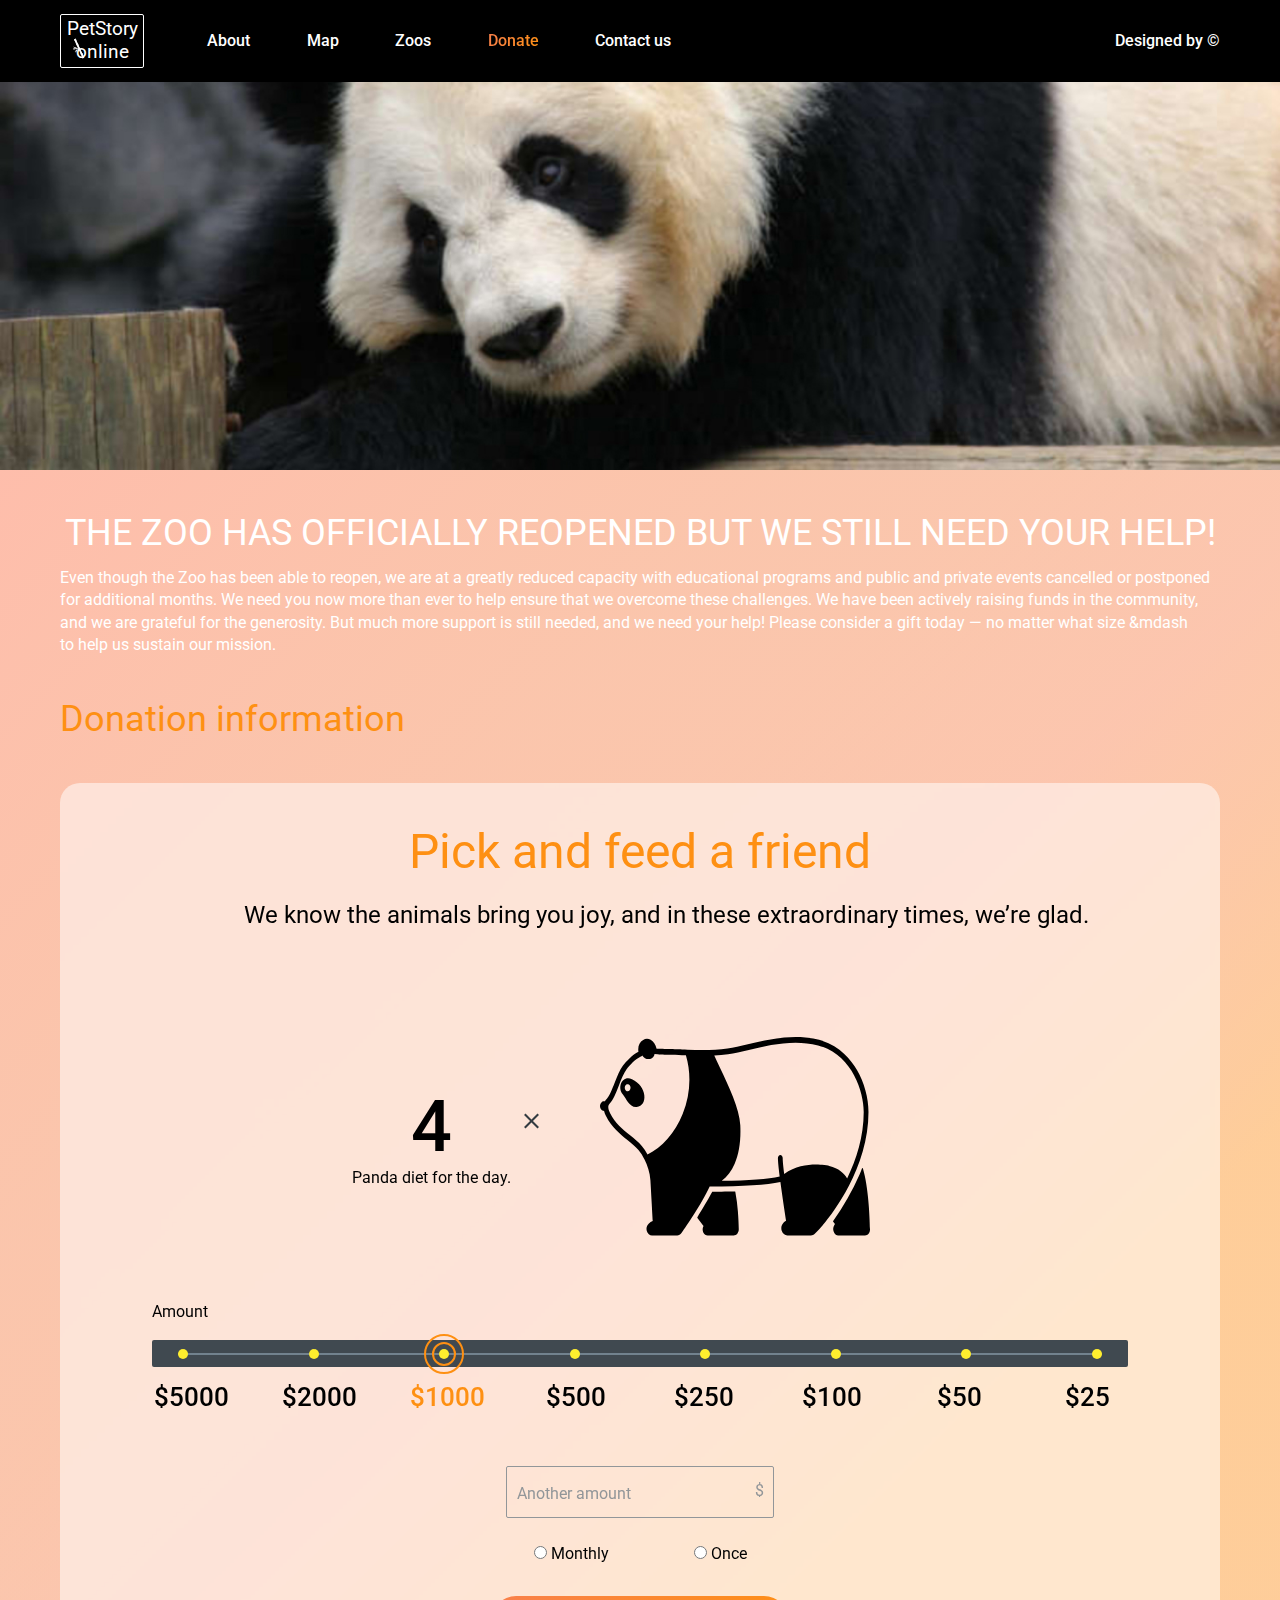
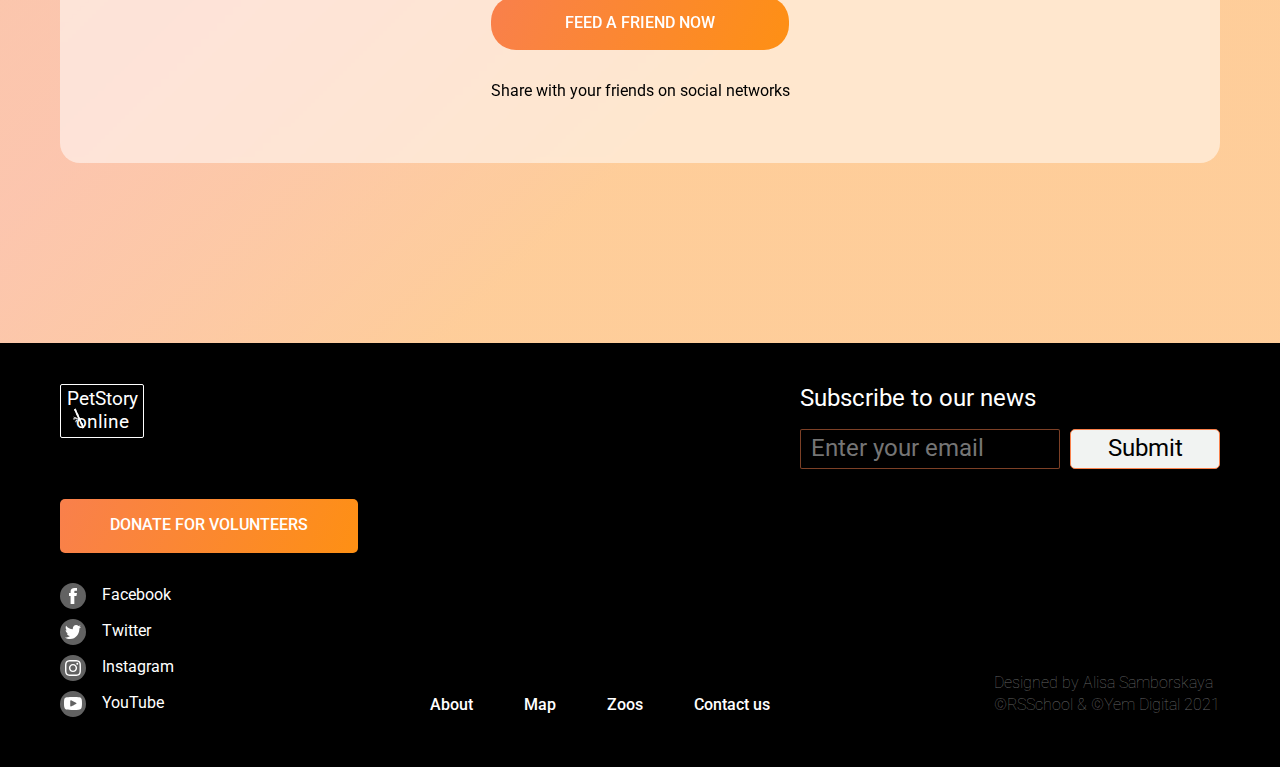
==== pages/donate/index.html @ 7a842f22 "fix: elasticity 1600px-width resolution" ====
<!DOCTYPE html>
<html lang="en">

<head>
    <meta charset="UTF-8">
    <link rel="preconnect" href="https://fonts.googleapis.com">
    <link rel="preconnect" href="https://fonts.gstatic.com" crossorigin>
    <link rel="stylesheet"
        href="https://fonts.googleapis.com/css2?family=Roboto:ital,wght@0,300;0,400;0,500;0,700;1,300;1,400;1,500;1,700&display=swap">
    <link rel="stylesheet" href="../../assets/styles/normalize.css">
    <link rel="stylesheet" href="../../assets/styles/myReset.css">
    <link rel="stylesheet" href="styles.css">
    <title>PetStory online - Donation information</title>
</head>

<body>
    <div class="header-wrapper">
        <div class="content-wrapper">

            <h1 class="main-title">PetStory Online</h1>

            <header class="main-header">

                <a href="../main/index.html" class="logo">
                    <p class="logo-text">PetStory online</p>
                    <svg class="logo-bamboo" width="12" height="21" viewBox="0 0 12 21" fill="none"
                        xmlns="http://www.w3.org/2000/svg">
                        <mask id="path-1-inside-1_52043_54" fill="white">
                            <path fill-rule="evenodd" clip-rule="evenodd"
                                d="M10.3804 19.9314C10.1302 18.9283 9.38426 17.7502 8.80318 16.4777C9.30125 17.5684 9.79932 18.659 10.3804 19.9314ZM11.7837 19.8168C10.9547 18.4569 10.4556 16.9084 9.95636 15.3599C9.54243 14.9089 9.21263 15.0974 8.88283 15.286C8.30623 15.8449 7.72852 15.946 8.39037 16.4845C9.21936 17.8444 9.80044 19.1169 10.2166 20.4836C10.3815 20.3893 10.7113 20.2007 10.8762 20.1064C11.206 19.9179 11.2879 19.6418 11.7837 19.8168ZM8.2221 15.2053C7.97194 14.2022 7.22596 13.024 6.64488 11.7516C7.14295 12.8423 7.64102 13.9329 8.2221 15.2053ZM5.98079 10.2974C5.81364 9.47605 4.98465 8.11615 4.48658 7.0255C4.98465 8.11615 5.3997 9.02501 6.0638 10.4792C6.0638 10.4792 6.0638 10.4792 5.98079 10.2974ZM7.38413 10.1828C6.63814 9.00462 6.13895 7.45615 5.55675 5.7259C5.22582 5.45664 4.89602 5.64521 4.56622 5.83378C3.98963 6.39269 3.41191 6.49377 4.07376 7.0323C4.81974 8.21043 5.48384 9.66462 5.90002 11.0313C6.06492 10.937 6.39472 10.7485 6.55962 10.6542C6.80641 10.2838 6.97131 10.1896 7.38413 10.1828ZM3.82248 5.57131C3.65534 4.74993 2.82634 3.39003 2.32827 2.29938C2.82634 3.39003 3.2414 4.29889 3.90549 5.75309L3.82248 5.57131ZM5.22582 5.45664C4.47984 4.2785 3.98065 2.73003 3.39845 0.999778C3.06752 0.730516 2.73772 0.919086 2.40792 1.10766C1.83133 1.66657 1.1706 1.58588 1.91546 2.30618C2.66144 3.48431 3.32554 4.9385 3.74172 6.3052C3.90662 6.21092 4.23642 6.02235 4.31831 5.74629C4.64811 5.55772 4.81301 5.46343 5.22582 5.45664ZM4.90837 10.6814C4.24764 10.6007 3.75182 10.4257 3.09109 10.345C3.75182 10.4257 4.16463 10.4189 4.90837 10.6814C3.91672 10.3314 3.17298 10.0689 2.26434 9.90077C3.00808 10.1632 3.66881 10.2439 4.66046 10.5939C3.58579 10.0622 2.67716 9.89397 1.85041 9.44973C2.59414 9.7122 3.33788 9.97466 4.41254 10.5064C3.50278 9.88038 2.51113 9.53043 1.51948 9.18047C2.51113 9.53043 3.58579 10.0622 4.90837 10.6814C5.15628 10.7689 5.15628 10.7689 4.90837 10.6814ZM4.57857 10.8699C4.57857 10.8699 4.41367 10.9642 4.33065 10.7825C3.09221 10.8028 2.01867 10.7289 1.02815 10.8368C1.93679 11.005 2.92731 10.8971 3.91784 10.7892C2.92731 10.8971 2.10169 10.9107 1.35907 11.1061C2.1847 11.0925 3.17523 10.9846 4.16575 10.8767C3.34013 10.8903 2.59751 11.0857 1.8549 11.2811C2.84542 11.1732 3.58804 10.9778 4.41367 10.9642C3.83595 11.0653 3.25824 11.1664 2.68052 11.2675C3.25824 11.1664 3.83595 11.0653 4.41367 10.9642C4.57857 10.8699 4.57857 10.8699 4.57857 10.8699ZM5.07664 11.9606C4.74683 12.1492 4.50004 12.5195 4.00534 12.8024C4.33514 12.6138 4.58193 12.2434 5.07664 11.9606C4.58193 12.2434 4.00534 12.8024 3.51064 13.0852C4.00534 12.8024 4.41703 12.3377 4.91174 12.0549C4.25213 12.432 3.59253 12.8092 3.01594 13.3681C3.42763 12.9034 4.08723 12.5263 4.74683 12.1492C4.08723 12.5263 3.42763 12.9034 2.76802 13.2806C3.42763 12.9034 4.16912 12.2502 4.99362 11.7788C5.15853 11.6845 5.24154 11.8663 5.07664 11.9606ZM5.15965 12.1424C4.99475 12.2366 4.99475 12.2366 4.99475 12.2366C4.33627 13.0716 3.84269 13.8123 3.51401 14.4587C3.84269 13.8123 4.33627 13.0716 4.74796 12.607C4.41928 13.2534 4.00759 13.718 3.67891 14.3644C4.00759 13.718 4.50117 12.9773 4.82985 12.3309C4.50117 12.9773 4.33739 13.5294 4.0906 13.8998C4.33739 13.5294 4.66607 12.883 4.99475 12.2366C4.83097 12.7888 4.58418 13.1591 4.50229 13.4352C4.74908 13.0648 4.74796 12.607 4.99475 12.2366L5.15965 12.1424ZM5.57134 11.6777C5.73624 11.5834 5.73624 11.5834 5.90114 11.4892C5.98415 11.6709 5.98415 11.6709 6.23206 11.7584C7.06106 13.1183 7.64214 14.3907 8.05832 15.7574C8.22322 15.6632 8.55302 15.4746 8.71792 15.3803C8.96471 15.01 9.12962 14.9157 9.54243 14.9089C8.79645 13.7307 8.29725 12.1823 7.71505 10.452C7.38413 10.1828 7.05432 10.3713 6.72452 10.5599C6.31283 11.0245 5.90002 11.0313 5.81813 11.3074C5.73512 11.1256 5.4872 11.0381 5.40419 10.8563C5.32118 10.6746 5.07327 10.5871 4.65933 10.136C3.58467 9.60432 1.84928 8.9919 0.940646 8.82372C1.18968 9.36904 2.51226 9.98826 3.58692 10.52C2.51338 10.4461 1.11004 10.5608 0.285532 11.0322C1.11228 11.4764 4.16688 11.3346 5.07439 11.0449C5.07439 11.0449 5.23929 10.9506 5.3223 11.1324C5.57022 11.2199 5.81813 11.3074 5.90114 11.4892C5.73624 11.5834 5.57134 11.6777 5.32343 11.5902C5.32343 11.5902 5.15853 11.6845 4.82872 11.8731C3.92121 12.1627 2.84991 13.0045 2.27332 13.5634C2.76915 13.7384 3.75855 13.1727 4.50004 12.5195C4.00646 13.2602 3.431 14.2769 3.10232 14.9233C3.84493 14.728 5.16077 12.6002 5.24154 11.8663C5.40644 11.772 5.40644 11.772 5.57134 11.6777Z" />
                        </mask>
                        <path fill-rule="evenodd" clip-rule="evenodd"
                            d="M10.3804 19.9314C10.1302 18.9283 9.38426 17.7502 8.80318 16.4777C9.30125 17.5684 9.79932 18.659 10.3804 19.9314ZM11.7837 19.8168C10.9547 18.4569 10.4556 16.9084 9.95636 15.3599C9.54243 14.9089 9.21263 15.0974 8.88283 15.286C8.30623 15.8449 7.72852 15.946 8.39037 16.4845C9.21936 17.8444 9.80044 19.1169 10.2166 20.4836C10.3815 20.3893 10.7113 20.2007 10.8762 20.1064C11.206 19.9179 11.2879 19.6418 11.7837 19.8168ZM8.2221 15.2053C7.97194 14.2022 7.22596 13.024 6.64488 11.7516C7.14295 12.8423 7.64102 13.9329 8.2221 15.2053ZM5.98079 10.2974C5.81364 9.47605 4.98465 8.11615 4.48658 7.0255C4.98465 8.11615 5.3997 9.02501 6.0638 10.4792C6.0638 10.4792 6.0638 10.4792 5.98079 10.2974ZM7.38413 10.1828C6.63814 9.00462 6.13895 7.45615 5.55675 5.7259C5.22582 5.45664 4.89602 5.64521 4.56622 5.83378C3.98963 6.39269 3.41191 6.49377 4.07376 7.0323C4.81974 8.21043 5.48384 9.66462 5.90002 11.0313C6.06492 10.937 6.39472 10.7485 6.55962 10.6542C6.80641 10.2838 6.97131 10.1896 7.38413 10.1828ZM3.82248 5.57131C3.65534 4.74993 2.82634 3.39003 2.32827 2.29938C2.82634 3.39003 3.2414 4.29889 3.90549 5.75309L3.82248 5.57131ZM5.22582 5.45664C4.47984 4.2785 3.98065 2.73003 3.39845 0.999778C3.06752 0.730516 2.73772 0.919086 2.40792 1.10766C1.83133 1.66657 1.1706 1.58588 1.91546 2.30618C2.66144 3.48431 3.32554 4.9385 3.74172 6.3052C3.90662 6.21092 4.23642 6.02235 4.31831 5.74629C4.64811 5.55772 4.81301 5.46343 5.22582 5.45664ZM4.90837 10.6814C4.24764 10.6007 3.75182 10.4257 3.09109 10.345C3.75182 10.4257 4.16463 10.4189 4.90837 10.6814C3.91672 10.3314 3.17298 10.0689 2.26434 9.90077C3.00808 10.1632 3.66881 10.2439 4.66046 10.5939C3.58579 10.0622 2.67716 9.89397 1.85041 9.44973C2.59414 9.7122 3.33788 9.97466 4.41254 10.5064C3.50278 9.88038 2.51113 9.53043 1.51948 9.18047C2.51113 9.53043 3.58579 10.0622 4.90837 10.6814C5.15628 10.7689 5.15628 10.7689 4.90837 10.6814ZM4.57857 10.8699C4.57857 10.8699 4.41367 10.9642 4.33065 10.7825C3.09221 10.8028 2.01867 10.7289 1.02815 10.8368C1.93679 11.005 2.92731 10.8971 3.91784 10.7892C2.92731 10.8971 2.10169 10.9107 1.35907 11.1061C2.1847 11.0925 3.17523 10.9846 4.16575 10.8767C3.34013 10.8903 2.59751 11.0857 1.8549 11.2811C2.84542 11.1732 3.58804 10.9778 4.41367 10.9642C3.83595 11.0653 3.25824 11.1664 2.68052 11.2675C3.25824 11.1664 3.83595 11.0653 4.41367 10.9642C4.57857 10.8699 4.57857 10.8699 4.57857 10.8699ZM5.07664 11.9606C4.74683 12.1492 4.50004 12.5195 4.00534 12.8024C4.33514 12.6138 4.58193 12.2434 5.07664 11.9606C4.58193 12.2434 4.00534 12.8024 3.51064 13.0852C4.00534 12.8024 4.41703 12.3377 4.91174 12.0549C4.25213 12.432 3.59253 12.8092 3.01594 13.3681C3.42763 12.9034 4.08723 12.5263 4.74683 12.1492C4.08723 12.5263 3.42763 12.9034 2.76802 13.2806C3.42763 12.9034 4.16912 12.2502 4.99362 11.7788C5.15853 11.6845 5.24154 11.8663 5.07664 11.9606ZM5.15965 12.1424C4.99475 12.2366 4.99475 12.2366 4.99475 12.2366C4.33627 13.0716 3.84269 13.8123 3.51401 14.4587C3.84269 13.8123 4.33627 13.0716 4.74796 12.607C4.41928 13.2534 4.00759 13.718 3.67891 14.3644C4.00759 13.718 4.50117 12.9773 4.82985 12.3309C4.50117 12.9773 4.33739 13.5294 4.0906 13.8998C4.33739 13.5294 4.66607 12.883 4.99475 12.2366C4.83097 12.7888 4.58418 13.1591 4.50229 13.4352C4.74908 13.0648 4.74796 12.607 4.99475 12.2366L5.15965 12.1424ZM5.57134 11.6777C5.73624 11.5834 5.73624 11.5834 5.90114 11.4892C5.98415 11.6709 5.98415 11.6709 6.23206 11.7584C7.06106 13.1183 7.64214 14.3907 8.05832 15.7574C8.22322 15.6632 8.55302 15.4746 8.71792 15.3803C8.96471 15.01 9.12962 14.9157 9.54243 14.9089C8.79645 13.7307 8.29725 12.1823 7.71505 10.452C7.38413 10.1828 7.05432 10.3713 6.72452 10.5599C6.31283 11.0245 5.90002 11.0313 5.81813 11.3074C5.73512 11.1256 5.4872 11.0381 5.40419 10.8563C5.32118 10.6746 5.07327 10.5871 4.65933 10.136C3.58467 9.60432 1.84928 8.9919 0.940646 8.82372C1.18968 9.36904 2.51226 9.98826 3.58692 10.52C2.51338 10.4461 1.11004 10.5608 0.285532 11.0322C1.11228 11.4764 4.16688 11.3346 5.07439 11.0449C5.07439 11.0449 5.23929 10.9506 5.3223 11.1324C5.57022 11.2199 5.81813 11.3074 5.90114 11.4892C5.73624 11.5834 5.57134 11.6777 5.32343 11.5902C5.32343 11.5902 5.15853 11.6845 4.82872 11.8731C3.92121 12.1627 2.84991 13.0045 2.27332 13.5634C2.76915 13.7384 3.75855 13.1727 4.50004 12.5195C4.00646 13.2602 3.431 14.2769 3.10232 14.9233C3.84493 14.728 5.16077 12.6002 5.24154 11.8663C5.40644 11.772 5.40644 11.772 5.57134 11.6777Z"
                            fill="white" />
                        <path class="logo-bamboo-color"
                            d="M10.3804 19.9314L11.4861 19.5538L9.34873 20.5213L10.3804 19.9314ZM11.7837 19.8168L12.75 19.1035L14.5911 22.1236L11.3761 20.9891L11.7837 19.8168ZM9.95636 15.3599L10.7907 14.4711L10.9596 14.655L11.0391 14.9017L9.95636 15.3599ZM8.88283 15.286L8.14298 14.3906L8.25575 14.2813L8.38915 14.205L8.88283 15.286ZM8.39037 16.4845L9.11024 15.4877L9.25613 15.6064L9.35659 15.7712L8.39037 16.4845ZM10.2166 20.4836L10.7103 21.5646L9.52906 22.24L9.1279 20.9226L10.2166 20.4836ZM8.2221 15.2053L9.32782 14.8277L7.19043 15.7952L8.2221 15.2053ZM5.98079 10.2974L4.94911 10.8873L4.89126 10.7606L4.86293 10.6214L5.98079 10.2974ZM7.38413 10.1828L8.33999 9.45278L9.55875 11.3776L7.34077 11.4141L7.38413 10.1828ZM5.55675 5.7259L6.27662 4.72909L6.52685 4.93269L6.63457 5.25282L5.55675 5.7259ZM4.56622 5.83378L3.82637 4.93835L3.93915 4.82903L4.07255 4.75276L4.56622 5.83378ZM4.07376 7.0323L4.79363 6.03549L4.93191 6.148L5.02962 6.30232L4.07376 7.0323ZM5.90002 11.0313L6.39369 12.1123L5.21245 12.7877L4.8113 11.4704L5.90002 11.0313ZM6.55962 10.6542L7.47681 11.3363L7.30808 11.5895L7.05329 11.7352L6.55962 10.6542ZM3.82248 5.57131L2.79081 6.16119L2.73296 6.03451L2.70462 5.89528L3.82248 5.57131ZM5.22582 5.45664L6.18169 4.72666L7.40045 6.65146L5.18246 6.68798L5.22582 5.45664ZM3.39845 0.999778L4.11831 0.00296963L4.36855 0.206575L4.47626 0.526705L3.39845 0.999778ZM2.40792 1.10766L1.66807 0.212231L1.78085 0.102914L1.91424 0.0266414L2.40792 1.10766ZM1.91546 2.30618L2.70433 1.37062L2.7993 1.46246L2.87132 1.5762L1.91546 2.30618ZM3.74172 6.3052L4.23539 7.38622L3.05415 8.06162L2.653 6.74426L3.74172 6.3052ZM4.31831 5.74629L3.23043 5.42905L3.38191 4.91841L3.82463 4.66527L4.31831 5.74629ZM2.26434 9.90077L1.85671 11.0731L2.51582 8.68672L2.26434 9.90077ZM4.66046 10.5939L5.18283 9.46999L4.25283 11.7662L4.66046 10.5939ZM1.85041 9.44973L1.29694 10.5576L2.25804 8.27741L1.85041 9.44973ZM4.41254 10.5064L5.06413 9.45843L3.89017 11.6303L4.41254 10.5064ZM4.33065 10.7825L4.37401 9.55111L5.0642 9.53975L5.36233 10.1926L4.33065 10.7825ZM1.02815 10.8368L0.776674 12.0509L0.973266 9.61164L1.02815 10.8368ZM1.35907 11.1061L1.31571 12.3374L1.14404 9.91059L1.35907 11.1061ZM4.16575 10.8767L4.20911 9.6454L4.22063 12.1019L4.16575 10.8767ZM1.8549 11.2811L1.90978 12.5062L1.63987 10.0856L1.8549 11.2811ZM4.41367 10.9642L4.45702 9.73289L4.53813 12.1795L4.41367 10.9642ZM4.41367 10.9642L4.90734 12.0452L4.73169 12.1457L4.53813 12.1795L4.41367 10.9642ZM3.01594 13.3681L3.75578 14.2635L2.20868 12.5432L3.01594 13.3681ZM4.99475 12.2366L4.13957 11.469L4.29285 11.2747L4.50107 11.1556L4.99475 12.2366ZM4.74796 12.607L3.9407 11.7821L5.74452 13.1533L4.74796 12.607ZM4.99475 12.2366L3.99818 11.6903L6.08262 12.5539L4.99475 12.2366ZM4.50229 13.4352L5.41948 14.1173L3.41441 13.1179L4.50229 13.4352ZM4.99475 12.2366L4.07756 11.5545L4.24629 11.3013L4.50107 11.1556L4.99475 12.2366ZM5.90114 11.4892L5.40747 10.4081L6.43914 9.81826L6.93281 10.8993L5.90114 11.4892ZM6.23206 11.7584L6.63969 10.5861L6.99488 10.7114L7.19828 11.0451L6.23206 11.7584ZM8.05832 15.7574L8.55199 16.8385L7.37076 17.5139L6.9696 16.1965L8.05832 15.7574ZM8.71792 15.3803L9.63512 16.0624L9.46638 16.3156L9.2116 16.4613L8.71792 15.3803ZM9.54243 14.9089L10.4983 14.1789L11.7171 16.1037L9.49907 16.1402L9.54243 14.9089ZM7.71505 10.452L8.43492 9.45521L8.68515 9.65881L8.79287 9.97894L7.71505 10.452ZM6.72452 10.5599L5.91727 9.73498L6.0552 9.57931L6.23085 9.47888L6.72452 10.5599ZM5.81813 11.3074L6.906 11.6246L6.02235 14.6035L4.78646 11.8973L5.81813 11.3074ZM4.65933 10.136L5.18171 9.01216L5.35809 9.09943L5.4937 9.2472L4.65933 10.136ZM0.940646 8.82372L-0.0910275 9.4136L-1.10937 7.18369L1.19212 7.60967L0.940646 8.82372ZM3.58692 10.52L4.10929 9.3961L3.45371 11.749L3.58692 10.52ZM0.285532 11.0322L-0.267937 12.14L-2.21065 11.0962L-0.208141 9.95118L0.285532 11.0322ZM5.07439 11.0449L5.56806 12.1259L5.46071 12.1873L5.34507 12.2242L5.07439 11.0449ZM5.3223 11.1324L4.91468 12.3047L4.48783 12.1541L4.29063 11.7223L5.3223 11.1324ZM5.90114 11.4892L6.93281 10.8993L7.42649 11.9803L6.39481 12.5702L5.90114 11.4892ZM5.32343 11.5902L4.82975 10.5092L5.27248 10.2561L5.73106 10.4179L5.32343 11.5902ZM4.82872 11.8731L5.3224 12.9541L5.21504 13.0155L5.09941 13.0524L4.82872 11.8731ZM2.27332 13.5634L1.86569 14.7358L0.0583257 14.0979L1.53348 12.668L2.27332 13.5634ZM4.50004 12.5195L3.80453 11.5831L5.41724 13.2016L4.50004 12.5195ZM3.10232 14.9233L3.31734 16.1188L0.896198 16.7558L2.10575 14.377L3.10232 14.9233ZM5.24154 11.8663L4.10586 11.7859L4.18026 11.1098L4.74786 10.7853L5.24154 11.8663ZM9.27468 20.309C9.18569 19.9522 8.99236 19.5116 8.70294 18.9345C8.43573 18.4018 8.07328 17.7284 7.77151 17.0676L9.83485 15.8879C10.1142 16.4995 10.4152 17.0514 10.7288 17.6766C11.0202 18.2575 11.325 18.9076 11.4861 19.5538L9.27468 20.309ZM9.83485 15.8879C9.83583 15.89 9.8368 15.8921 9.83777 15.8943C9.83874 15.8964 9.83972 15.8985 9.84069 15.9006C9.84166 15.9028 9.84264 15.9049 9.84361 15.907C9.84458 15.9092 9.84555 15.9113 9.84653 15.9134C9.8475 15.9156 9.84847 15.9177 9.84945 15.9198C9.85042 15.9219 9.85139 15.9241 9.85236 15.9262C9.85334 15.9283 9.85431 15.9305 9.85528 15.9326C9.85626 15.9347 9.85723 15.9369 9.8582 15.939C9.85917 15.9411 9.86015 15.9432 9.86112 15.9454C9.86209 15.9475 9.86307 15.9496 9.86404 15.9518C9.86501 15.9539 9.86598 15.956 9.86696 15.9582C9.86793 15.9603 9.8689 15.9624 9.86988 15.9646C9.87085 15.9667 9.87182 15.9688 9.87279 15.9709C9.87377 15.9731 9.87474 15.9752 9.87571 15.9773C9.87669 15.9795 9.87766 15.9816 9.87863 15.9837C9.8796 15.9859 9.88058 15.988 9.88155 15.9901C9.88252 15.9922 9.8835 15.9944 9.88447 15.9965C9.88544 15.9986 9.88642 16.0008 9.88739 16.0029C9.88836 16.005 9.88933 16.0072 9.89031 16.0093C9.89128 16.0114 9.89225 16.0136 9.89323 16.0157C9.8942 16.0178 9.89517 16.0199 9.89615 16.0221C9.89712 16.0242 9.89809 16.0263 9.89906 16.0285C9.90004 16.0306 9.90101 16.0327 9.90198 16.0349C9.90296 16.037 9.90393 16.0391 9.9049 16.0413C9.90588 16.0434 9.90685 16.0455 9.90782 16.0476C9.9088 16.0498 9.90977 16.0519 9.91074 16.054C9.91172 16.0562 9.91269 16.0583 9.91366 16.0604C9.91464 16.0626 9.91561 16.0647 9.91658 16.0668C9.91756 16.069 9.91853 16.0711 9.9195 16.0732C9.92048 16.0754 9.92145 16.0775 9.92242 16.0796C9.9234 16.0817 9.92437 16.0839 9.92534 16.086C9.92632 16.0881 9.92729 16.0903 9.92826 16.0924C9.92924 16.0945 9.93021 16.0967 9.93118 16.0988C9.93216 16.1009 9.93313 16.1031 9.9341 16.1052C9.93508 16.1073 9.93605 16.1095 9.93702 16.1116C9.938 16.1137 9.93897 16.1159 9.93994 16.118C9.94092 16.1201 9.94189 16.1222 9.94287 16.1244C9.94384 16.1265 9.94481 16.1286 9.94579 16.1308C9.94676 16.1329 9.94773 16.135 9.94871 16.1372C9.94968 16.1393 9.95065 16.1414 9.95163 16.1436C9.9526 16.1457 9.95358 16.1478 9.95455 16.15C9.95552 16.1521 9.9565 16.1542 9.95747 16.1564C9.95845 16.1585 9.95942 16.1606 9.96039 16.1628C9.96137 16.1649 9.96234 16.167 9.96332 16.1692C9.96429 16.1713 9.96526 16.1734 9.96624 16.1756C9.96721 16.1777 9.96819 16.1798 9.96916 16.182C9.97013 16.1841 9.97111 16.1862 9.97208 16.1884C9.97306 16.1905 9.97403 16.1926 9.975 16.1948C9.97598 16.1969 9.97695 16.199 9.97793 16.2012C9.9789 16.2033 9.97988 16.2054 9.98085 16.2076C9.98182 16.2097 9.9828 16.2118 9.98377 16.214C9.98475 16.2161 9.98572 16.2182 9.9867 16.2204C9.98767 16.2225 9.98865 16.2246 9.98962 16.2268C9.99059 16.2289 9.99157 16.231 9.99254 16.2332C9.99352 16.2353 9.99449 16.2374 9.99547 16.2396C9.99644 16.2417 9.99742 16.2438 9.99839 16.246C9.99937 16.2481 10.0003 16.2502 10.0013 16.2524C10.0023 16.2545 10.0033 16.2566 10.0042 16.2588C10.0052 16.2609 10.0062 16.263 10.0072 16.2652C10.0081 16.2673 10.0091 16.2694 10.0101 16.2716C10.0111 16.2737 10.012 16.2759 10.013 16.278C10.014 16.2801 10.015 16.2823 10.0159 16.2844C10.0169 16.2865 10.0179 16.2887 10.0189 16.2908C10.0198 16.2929 10.0208 16.2951 10.0218 16.2972C10.0228 16.2993 10.0237 16.3015 10.0247 16.3036C10.0257 16.3058 10.0267 16.3079 10.0276 16.31C10.0286 16.3122 10.0296 16.3143 10.0306 16.3164C10.0315 16.3186 10.0325 16.3207 10.0335 16.3228C10.0345 16.325 10.0354 16.3271 10.0364 16.3293C10.0374 16.3314 10.0384 16.3335 10.0394 16.3357C10.0403 16.3378 10.0413 16.3399 10.0423 16.3421C10.0433 16.3442 10.0442 16.3463 10.0452 16.3485C10.0462 16.3506 10.0472 16.3528 10.0481 16.3549C10.0491 16.357 10.0501 16.3592 10.0511 16.3613C10.052 16.3634 10.053 16.3656 10.054 16.3677C10.055 16.3699 10.0559 16.372 10.0569 16.3741C10.0579 16.3763 10.0589 16.3784 10.0599 16.3805C10.0608 16.3827 10.0618 16.3848 10.0628 16.387C10.0638 16.3891 10.0647 16.3912 10.0657 16.3934C10.0667 16.3955 10.0677 16.3977 10.0686 16.3998C10.0696 16.4019 10.0706 16.4041 10.0716 16.4062C10.0725 16.4084 10.0735 16.4105 10.0745 16.4126C10.0755 16.4148 10.0765 16.4169 10.0774 16.419C10.0784 16.4212 10.0794 16.4233 10.0804 16.4255C10.0813 16.4276 10.0823 16.4297 10.0833 16.4319C10.0843 16.434 10.0853 16.4362 10.0862 16.4383C10.0872 16.4404 10.0882 16.4426 10.0892 16.4447C10.0901 16.4469 10.0911 16.449 10.0921 16.4511C10.0931 16.4533 10.094 16.4554 10.095 16.4576C10.096 16.4597 10.097 16.4619 10.098 16.464C10.0989 16.4661 10.0999 16.4683 10.1009 16.4704C10.1019 16.4726 10.1028 16.4747 10.1038 16.4768C10.1048 16.479 10.1058 16.4811 10.1068 16.4833C10.1077 16.4854 10.1087 16.4876 10.1097 16.4897C10.1107 16.4918 10.1117 16.494 10.1126 16.4961C10.1136 16.4983 10.1146 16.5004 10.1156 16.5025C10.1165 16.5047 10.1175 16.5068 10.1185 16.509C10.1195 16.5111 10.1205 16.5133 10.1214 16.5154C10.1224 16.5175 10.1234 16.5197 10.1244 16.5218C10.1254 16.524 10.1263 16.5261 10.1273 16.5283C10.1283 16.5304 10.1293 16.5326 10.1302 16.5347C10.1312 16.5368 10.1322 16.539 10.1332 16.5411C10.1342 16.5433 10.1351 16.5454 10.1361 16.5476C10.1371 16.5497 10.1381 16.5519 10.1391 16.554C10.14 16.5561 10.141 16.5583 10.142 16.5604C10.143 16.5626 10.144 16.5647 10.1449 16.5669C10.1459 16.569 10.1469 16.5712 10.1479 16.5733C10.1489 16.5754 10.1498 16.5776 10.1508 16.5797C10.1518 16.5819 10.1528 16.584 10.1538 16.5862C10.1547 16.5883 10.1557 16.5905 10.1567 16.5926C10.1577 16.5948 10.1587 16.5969 10.1596 16.5991C10.1606 16.6012 10.1616 16.6034 10.1626 16.6055C10.1636 16.6076 10.1645 16.6098 10.1655 16.6119C10.1665 16.6141 10.1675 16.6162 10.1685 16.6184C10.1694 16.6205 10.1704 16.6227 10.1714 16.6248C10.1724 16.627 10.1734 16.6291 10.1744 16.6313C10.1753 16.6334 10.1763 16.6356 10.1773 16.6377C10.1783 16.6399 10.1793 16.642 10.1802 16.6442C10.1812 16.6463 10.1822 16.6485 10.1832 16.6506C10.1842 16.6528 10.1851 16.6549 10.1861 16.6571C10.1871 16.6592 10.1881 16.6614 10.1891 16.6635C10.1901 16.6657 10.191 16.6678 10.192 16.67C10.193 16.6721 10.194 16.6743 10.195 16.6764C10.1959 16.6786 10.1969 16.6807 10.1979 16.6829C10.1989 16.685 10.1999 16.6872 10.2009 16.6893C10.2018 16.6915 10.2028 16.6936 10.2038 16.6958C10.2048 16.6979 10.2058 16.7001 10.2068 16.7022C10.2077 16.7044 10.2087 16.7065 10.2097 16.7087C10.2107 16.7108 10.2117 16.713 10.2127 16.7151C10.2136 16.7173 10.2146 16.7194 10.2156 16.7216C10.2166 16.7238 10.2176 16.7259 10.2186 16.7281C10.2195 16.7302 10.2205 16.7324 10.2215 16.7345C10.2225 16.7367 10.2235 16.7388 10.2245 16.741C10.2254 16.7431 10.2264 16.7453 10.2274 16.7474C10.2284 16.7496 10.2294 16.7518 10.2304 16.7539C10.2313 16.7561 10.2323 16.7582 10.2333 16.7604C10.2343 16.7625 10.2353 16.7647 10.2363 16.7668C10.2372 16.769 10.2382 16.7712 10.2392 16.7733C10.2402 16.7755 10.2412 16.7776 10.2422 16.7798C10.2432 16.7819 10.2441 16.7841 10.2451 16.7862C10.2461 16.7884 10.2471 16.7906 10.2481 16.7927C10.2491 16.7949 10.25 16.797 10.251 16.7992C10.252 16.8013 10.253 16.8035 10.254 16.8057C10.255 16.8078 10.256 16.81 10.2569 16.8121C10.2579 16.8143 10.2589 16.8165 10.2599 16.8186C10.2609 16.8208 10.2619 16.8229 10.2629 16.8251C10.2638 16.8272 10.2648 16.8294 10.2658 16.8316C10.2668 16.8337 10.2678 16.8359 10.2688 16.838C10.2698 16.8402 10.2708 16.8424 10.2717 16.8445C10.2727 16.8467 10.2737 16.8488 10.2747 16.851C10.2757 16.8532 10.2767 16.8553 10.2777 16.8575C10.2786 16.8596 10.2796 16.8618 10.2806 16.864C10.2816 16.8661 10.2826 16.8683 10.2836 16.8705C10.2846 16.8726 10.2856 16.8748 10.2865 16.8769C10.2875 16.8791 10.2885 16.8813 10.2895 16.8834C10.2905 16.8856 10.2915 16.8878 10.2925 16.8899C10.2935 16.8921 10.2944 16.8942 10.2954 16.8964C10.2964 16.8986 10.2974 16.9007 10.2984 16.9029C10.2994 16.9051 10.3004 16.9072 10.3014 16.9094C10.3024 16.9116 10.3033 16.9137 10.3043 16.9159C10.3053 16.9181 10.3063 16.9202 10.3073 16.9224C10.3083 16.9245 10.3093 16.9267 10.3103 16.9289C10.3112 16.931 10.3122 16.9332 10.3132 16.9354C10.3142 16.9375 10.3152 16.9397 10.3162 16.9419C10.3172 16.944 10.3182 16.9462 10.3192 16.9484C10.3202 16.9505 10.3211 16.9527 10.3221 16.9549C10.3231 16.957 10.3241 16.9592 10.3251 16.9614C10.3261 16.9635 10.3271 16.9657 10.3281 16.9679C10.3291 16.9701 10.3301 16.9722 10.331 16.9744C10.332 16.9766 10.333 16.9787 10.334 16.9809C10.335 16.9831 10.336 16.9852 10.337 16.9874C10.338 16.9896 10.339 16.9917 10.34 16.9939C10.341 16.9961 10.3419 16.9983 10.3429 17.0004C10.3439 17.0026 10.3449 17.0048 10.3459 17.0069C10.3469 17.0091 10.3479 17.0113 10.3489 17.0135C10.3499 17.0156 10.3509 17.0178 10.3519 17.02C10.3529 17.0221 10.3538 17.0243 10.3548 17.0265C10.3558 17.0287 10.3568 17.0308 10.3578 17.033C10.3588 17.0352 10.3598 17.0374 10.3608 17.0395C10.3618 17.0417 10.3628 17.0439 10.3638 17.046C10.3648 17.0482 10.3658 17.0504 10.3667 17.0526C10.3677 17.0547 10.3687 17.0569 10.3697 17.0591C10.3707 17.0613 10.3717 17.0634 10.3727 17.0656C10.3737 17.0678 10.3747 17.07 10.3757 17.0721C10.3767 17.0743 10.3777 17.0765 10.3787 17.0787C10.3797 17.0809 10.3807 17.083 10.3817 17.0852C10.3826 17.0874 10.3836 17.0896 10.3846 17.0917C10.3856 17.0939 10.3866 17.0961 10.3876 17.0983C10.3886 17.1005 10.3896 17.1026 10.3906 17.1048C10.3916 17.107 10.3926 17.1092 10.3936 17.1113C10.3946 17.1135 10.3956 17.1157 10.3966 17.1179C10.3976 17.1201 10.3986 17.1222 10.3996 17.1244C10.4006 17.1266 10.4016 17.1288 10.4025 17.131C10.4035 17.1331 10.4045 17.1353 10.4055 17.1375C10.4065 17.1397 10.4075 17.1419 10.4085 17.144C10.4095 17.1462 10.4105 17.1484 10.4115 17.1506C10.4125 17.1528 10.4135 17.155 10.4145 17.1571C10.4155 17.1593 10.4165 17.1615 10.4175 17.1637C10.4185 17.1659 10.4195 17.1681 10.4205 17.1702C10.4215 17.1724 10.4225 17.1746 10.4235 17.1768C10.4245 17.179 10.4255 17.1812 10.4265 17.1833C10.4275 17.1855 10.4285 17.1877 10.4295 17.1899C10.4305 17.1921 10.4315 17.1943 10.4325 17.1965C10.4335 17.1986 10.4345 17.2008 10.4355 17.203C10.4365 17.2052 10.4375 17.2074 10.4384 17.2096C10.4394 17.2118 10.4404 17.214 10.4414 17.2161C10.4424 17.2183 10.4434 17.2205 10.4444 17.2227C10.4454 17.2249 10.4464 17.2271 10.4474 17.2293C10.4484 17.2315 10.4494 17.2336 10.4504 17.2358C10.4514 17.238 10.4524 17.2402 10.4534 17.2424C10.4544 17.2446 10.4554 17.2468 10.4564 17.249C10.4574 17.2512 10.4584 17.2534 10.4594 17.2556C10.4604 17.2577 10.4614 17.2599 10.4624 17.2621C10.4634 17.2643 10.4644 17.2665 10.4654 17.2687C10.4664 17.2709 10.4675 17.2731 10.4685 17.2753C10.4695 17.2775 10.4705 17.2797 10.4715 17.2819C10.4725 17.284 10.4735 17.2862 10.4745 17.2884C10.4755 17.2906 10.4765 17.2928 10.4775 17.295C10.4785 17.2972 10.4795 17.2994 10.4805 17.3016C10.4815 17.3038 10.4825 17.306 10.4835 17.3082C10.4845 17.3104 10.4855 17.3126 10.4865 17.3148C10.4875 17.317 10.4885 17.3192 10.4895 17.3214C10.4905 17.3236 10.4915 17.3258 10.4925 17.328C10.4935 17.3302 10.4945 17.3324 10.4955 17.3346C10.4965 17.3368 10.4975 17.3389 10.4985 17.3411C10.4995 17.3433 10.5005 17.3455 10.5015 17.3477C10.5026 17.3499 10.5036 17.3521 10.5046 17.3543C10.5056 17.3565 10.5066 17.3587 10.5076 17.3609C10.5086 17.3631 10.5096 17.3653 10.5106 17.3675C10.5116 17.3697 10.5126 17.372 10.5136 17.3742C10.5146 17.3764 10.5156 17.3786 10.5166 17.3808C10.5176 17.383 10.5186 17.3852 10.5196 17.3874C10.5206 17.3896 10.5217 17.3918 10.5227 17.394C10.5237 17.3962 10.5247 17.3984 10.5257 17.4006C10.5267 17.4028 10.5277 17.405 10.5287 17.4072C10.5297 17.4094 10.5307 17.4116 10.5317 17.4138C10.5327 17.416 10.5337 17.4182 10.5347 17.4204C10.5358 17.4226 10.5368 17.4248 10.5378 17.4271C10.5388 17.4293 10.5398 17.4315 10.5408 17.4337C10.5418 17.4359 10.5428 17.4381 10.5438 17.4403C10.5448 17.4425 10.5458 17.4447 10.5468 17.4469C10.5478 17.4491 10.5489 17.4513 10.5499 17.4536C10.5509 17.4558 10.5519 17.458 10.5529 17.4602C10.5539 17.4624 10.5549 17.4646 10.5559 17.4668C10.5569 17.469 10.5579 17.4712 10.559 17.4734C10.56 17.4757 10.561 17.4779 10.562 17.4801C10.563 17.4823 10.564 17.4845 10.565 17.4867C10.566 17.4889 10.567 17.4911 10.568 17.4934C10.5691 17.4956 10.5701 17.4978 10.5711 17.5C10.5721 17.5022 10.5731 17.5044 10.5741 17.5066C10.5751 17.5089 10.5761 17.5111 10.5771 17.5133C10.5782 17.5155 10.5792 17.5177 10.5802 17.5199C10.5812 17.5222 10.5822 17.5244 10.5832 17.5266C10.5842 17.5288 10.5852 17.531 10.5863 17.5332C10.5873 17.5355 10.5883 17.5377 10.5893 17.5399C10.5903 17.5421 10.5913 17.5443 10.5923 17.5465C10.5933 17.5488 10.5944 17.551 10.5954 17.5532C10.5964 17.5554 10.5974 17.5576 10.5984 17.5599C10.5994 17.5621 10.6004 17.5643 10.6015 17.5665C10.6025 17.5687 10.6035 17.571 10.6045 17.5732C10.6055 17.5754 10.6065 17.5776 10.6075 17.5799C10.6086 17.5821 10.6096 17.5843 10.6106 17.5865C10.6116 17.5888 10.6126 17.591 10.6136 17.5932C10.6147 17.5954 10.6157 17.5976 10.6167 17.5999C10.6177 17.6021 10.6187 17.6043 10.6197 17.6065C10.6208 17.6088 10.6218 17.611 10.6228 17.6132C10.6238 17.6154 10.6248 17.6177 10.6258 17.6199C10.6269 17.6221 10.6279 17.6244 10.6289 17.6266C10.6299 17.6288 10.6309 17.631 10.6319 17.6333C10.633 17.6355 10.634 17.6377 10.635 17.64C10.636 17.6422 10.637 17.6444 10.638 17.6466C10.6391 17.6489 10.6401 17.6511 10.6411 17.6533C10.6421 17.6556 10.6431 17.6578 10.6442 17.66C10.6452 17.6623 10.6462 17.6645 10.6472 17.6667C10.6482 17.6689 10.6493 17.6712 10.6503 17.6734C10.6513 17.6756 10.6523 17.6779 10.6533 17.6801C10.6543 17.6823 10.6554 17.6846 10.6564 17.6868C10.6574 17.689 10.6584 17.6913 10.6595 17.6935C10.6605 17.6958 10.6615 17.698 10.6625 17.7002C10.6635 17.7025 10.6646 17.7047 10.6656 17.7069C10.6666 17.7092 10.6676 17.7114 10.6686 17.7136C10.6697 17.7159 10.6707 17.7181 10.6717 17.7204C10.6727 17.7226 10.6738 17.7248 10.6748 17.7271C10.6758 17.7293 10.6768 17.7315 10.6778 17.7338C10.6789 17.736 10.6799 17.7383 10.6809 17.7405C10.6819 17.7427 10.683 17.745 10.684 17.7472C10.685 17.7495 10.686 17.7517 10.687 17.7539C10.6881 17.7562 10.6891 17.7584 10.6901 17.7607C10.6911 17.7629 10.6922 17.7652 10.6932 17.7674C10.6942 17.7696 10.6952 17.7719 10.6963 17.7741C10.6973 17.7764 10.6983 17.7786 10.6993 17.7809C10.7004 17.7831 10.7014 17.7854 10.7024 17.7876C10.7034 17.7898 10.7045 17.7921 10.7055 17.7943C10.7065 17.7966 10.7075 17.7988 10.7086 17.8011C10.7096 17.8033 10.7106 17.8056 10.7117 17.8078C10.7127 17.8101 10.7137 17.8123 10.7147 17.8146C10.7158 17.8168 10.7168 17.8191 10.7178 17.8213C10.7188 17.8236 10.7199 17.8258 10.7209 17.8281C10.7219 17.8303 10.723 17.8326 10.724 17.8348C10.725 17.8371 10.726 17.8393 10.7271 17.8416C10.7281 17.8438 10.7291 17.8461 10.7302 17.8483C10.7312 17.8506 10.7322 17.8528 10.7332 17.8551C10.7343 17.8573 10.7353 17.8596 10.7363 17.8619C10.7374 17.8641 10.7384 17.8664 10.7394 17.8686C10.7404 17.8709 10.7415 17.8731 10.7425 17.8754C10.7435 17.8776 10.7446 17.8799 10.7456 17.8822C10.7466 17.8844 10.7477 17.8867 10.7487 17.8889C10.7497 17.8912 10.7508 17.8934 10.7518 17.8957C10.7528 17.898 10.7538 17.9002 10.7549 17.9025C10.7559 17.9047 10.7569 17.907 10.758 17.9093C10.759 17.9115 10.76 17.9138 10.7611 17.916C10.7621 17.9183 10.7631 17.9206 10.7642 17.9228C10.7652 17.9251 10.7662 17.9274 10.7673 17.9296C10.7683 17.9319 10.7693 17.9341 10.7704 17.9364C10.7714 17.9387 10.7724 17.9409 10.7735 17.9432C10.7745 17.9455 10.7755 17.9477 10.7766 17.95C10.7776 17.9523 10.7786 17.9545 10.7797 17.9568C10.7807 17.9591 10.7818 17.9613 10.7828 17.9636C10.7838 17.9659 10.7849 17.9681 10.7859 17.9704C10.7869 17.9727 10.788 17.9749 10.789 17.9772C10.79 17.9795 10.7911 17.9817 10.7921 17.984C10.7931 17.9863 10.7942 17.9885 10.7952 17.9908C10.7963 17.9931 10.7973 17.9954 10.7983 17.9976C10.7994 17.9999 10.8004 18.0022 10.8014 18.0044C10.8025 18.0067 10.8035 18.009 10.8046 18.0113C10.8056 18.0135 10.8066 18.0158 10.8077 18.0181C10.8087 18.0204 10.8098 18.0226 10.8108 18.0249C10.8118 18.0272 10.8129 18.0295 10.8139 18.0317C10.8149 18.034 10.816 18.0363 10.817 18.0386C10.8181 18.0408 10.8191 18.0431 10.8201 18.0454C10.8212 18.0477 10.8222 18.0499 10.8233 18.0522C10.8243 18.0545 10.8253 18.0568 10.8264 18.0591C10.8274 18.0613 10.8285 18.0636 10.8295 18.0659C10.8306 18.0682 10.8316 18.0705 10.8326 18.0727C10.8337 18.075 10.8347 18.0773 10.8358 18.0796C10.8368 18.0819 10.8378 18.0842 10.8389 18.0864C10.8399 18.0887 10.841 18.091 10.842 18.0933C10.8431 18.0956 10.8441 18.0979 10.8451 18.1001C10.8462 18.1024 10.8472 18.1047 10.8483 18.107C10.8493 18.1093 10.8504 18.1116 10.8514 18.1139C10.8525 18.1161 10.8535 18.1184 10.8545 18.1207C10.8556 18.123 10.8566 18.1253 10.8577 18.1276C10.8587 18.1299 10.8598 18.1322 10.8608 18.1345C10.8619 18.1367 10.8629 18.139 10.864 18.1413C10.865 18.1436 10.866 18.1459 10.8671 18.1482C10.8681 18.1505 10.8692 18.1528 10.8702 18.1551C10.8713 18.1574 10.8723 18.1597 10.8734 18.1619C10.8744 18.1642 10.8755 18.1665 10.8765 18.1688C10.8776 18.1711 10.8786 18.1734 10.8797 18.1757C10.8807 18.178 10.8818 18.1803 10.8828 18.1826C10.8839 18.1849 10.8849 18.1872 10.886 18.1895C10.887 18.1918 10.888 18.1941 10.8891 18.1964C10.8901 18.1987 10.8912 18.201 10.8922 18.2033C10.8933 18.2056 10.8943 18.2079 10.8954 18.2102C10.8964 18.2125 10.8975 18.2148 10.8985 18.2171C10.8996 18.2194 10.9007 18.2217 10.9017 18.224C10.9028 18.2263 10.9038 18.2286 10.9049 18.2309C10.9059 18.2332 10.907 18.2355 10.908 18.2378C10.9091 18.2401 10.9101 18.2424 10.9112 18.2447C10.9122 18.247 10.9133 18.2493 10.9143 18.2516C10.9154 18.2539 10.9164 18.2562 10.9175 18.2585C10.9185 18.2608 10.9196 18.2632 10.9206 18.2655C10.9217 18.2678 10.9228 18.2701 10.9238 18.2724C10.9249 18.2747 10.9259 18.277 10.927 18.2793C10.928 18.2816 10.9291 18.2839 10.9301 18.2862C10.9312 18.2886 10.9322 18.2909 10.9333 18.2932C10.9344 18.2955 10.9354 18.2978 10.9365 18.3001C10.9375 18.3024 10.9386 18.3047 10.9396 18.3071C10.9407 18.3094 10.9418 18.3117 10.9428 18.314C10.9439 18.3163 10.9449 18.3186 10.946 18.3209C10.947 18.3233 10.9481 18.3256 10.9492 18.3279C10.9502 18.3302 10.9513 18.3325 10.9523 18.3348C10.9534 18.3372 10.9544 18.3395 10.9555 18.3418C10.9566 18.3441 10.9576 18.3464 10.9587 18.3488C10.9597 18.3511 10.9608 18.3534 10.9619 18.3557C10.9629 18.358 10.964 18.3604 10.965 18.3627C10.9661 18.365 10.9672 18.3673 10.9682 18.3696C10.9693 18.372 10.9703 18.3743 10.9714 18.3766C10.9725 18.3789 10.9735 18.3813 10.9746 18.3836C10.9757 18.3859 10.9767 18.3882 10.9778 18.3906C10.9788 18.3929 10.9799 18.3952 10.981 18.3975C10.982 18.3999 10.9831 18.4022 10.9842 18.4045C10.9852 18.4069 10.9863 18.4092 10.9873 18.4115C10.9884 18.4138 10.9895 18.4162 10.9905 18.4185C10.9916 18.4208 10.9927 18.4232 10.9937 18.4255C10.9948 18.4278 10.9959 18.4301 10.9969 18.4325C10.998 18.4348 10.999 18.4371 11.0001 18.4395C11.0012 18.4418 11.0022 18.4441 11.0033 18.4465C11.0044 18.4488 11.0054 18.4511 11.0065 18.4535C11.0076 18.4558 11.0086 18.4582 11.0097 18.4605C11.0108 18.4628 11.0118 18.4652 11.0129 18.4675C11.014 18.4698 11.015 18.4722 11.0161 18.4745C11.0172 18.4769 11.0182 18.4792 11.0193 18.4815C11.0204 18.4839 11.0215 18.4862 11.0225 18.4885C11.0236 18.4909 11.0247 18.4932 11.0257 18.4956C11.0268 18.4979 11.0279 18.5003 11.0289 18.5026C11.03 18.5049 11.0311 18.5073 11.0321 18.5096C11.0332 18.512 11.0343 18.5143 11.0354 18.5167C11.0364 18.519 11.0375 18.5213 11.0386 18.5237C11.0396 18.526 11.0407 18.5284 11.0418 18.5307C11.0429 18.5331 11.0439 18.5354 11.045 18.5378C11.0461 18.5401 11.0471 18.5425 11.0482 18.5448C11.0493 18.5472 11.0504 18.5495 11.0514 18.5519C11.0525 18.5542 11.0536 18.5566 11.0547 18.5589C11.0557 18.5613 11.0568 18.5636 11.0579 18.566C11.059 18.5683 11.06 18.5707 11.0611 18.573C11.0622 18.5754 11.0633 18.5777 11.0643 18.5801C11.0654 18.5825 11.0665 18.5848 11.0676 18.5872C11.0686 18.5895 11.0697 18.5919 11.0708 18.5942C11.0719 18.5966 11.0729 18.5989 11.074 18.6013C11.0751 18.6037 11.0762 18.606 11.0772 18.6084C11.0783 18.6107 11.0794 18.6131 11.0805 18.6155C11.0816 18.6178 11.0826 18.6202 11.0837 18.6225C11.0848 18.6249 11.0859 18.6273 11.0869 18.6296C11.088 18.632 11.0891 18.6343 11.0902 18.6367C11.0913 18.6391 11.0923 18.6414 11.0934 18.6438C11.0945 18.6462 11.0956 18.6485 11.0967 18.6509C11.0977 18.6533 11.0988 18.6556 11.0999 18.658C11.101 18.6604 11.1021 18.6627 11.1032 18.6651C11.1042 18.6675 11.1053 18.6698 11.1064 18.6722C11.1075 18.6746 11.1086 18.6769 11.1096 18.6793C11.1107 18.6817 11.1118 18.6841 11.1129 18.6864C11.114 18.6888 11.1151 18.6912 11.1161 18.6935C11.1172 18.6959 11.1183 18.6983 11.1194 18.7007C11.1205 18.703 11.1216 18.7054 11.1226 18.7078C11.1237 18.7102 11.1248 18.7125 11.1259 18.7149C11.127 18.7173 11.1281 18.7197 11.1292 18.722C11.1302 18.7244 11.1313 18.7268 11.1324 18.7292C11.1335 18.7316 11.1346 18.7339 11.1357 18.7363C11.1368 18.7387 11.1378 18.7411 11.1389 18.7434C11.14 18.7458 11.1411 18.7482 11.1422 18.7506C11.1433 18.753 11.1444 18.7554 11.1455 18.7577C11.1465 18.7601 11.1476 18.7625 11.1487 18.7649C11.1498 18.7673 11.1509 18.7697 11.152 18.772C11.1531 18.7744 11.1542 18.7768 11.1553 18.7792C11.1563 18.7816 11.1574 18.784 11.1585 18.7864C11.1596 18.7888 11.1607 18.7911 11.1618 18.7935C11.1629 18.7959 11.164 18.7983 11.1651 18.8007C11.1662 18.8031 11.1673 18.8055 11.1683 18.8079C11.1694 18.8103 11.1705 18.8127 11.1716 18.815C11.1727 18.8174 11.1738 18.8198 11.1749 18.8222C11.176 18.8246 11.1771 18.827 11.1782 18.8294C11.1793 18.8318 11.1804 18.8342 11.1815 18.8366C11.1826 18.839 11.1837 18.8414 11.1847 18.8438C11.1858 18.8462 11.1869 18.8486 11.188 18.851C11.1891 18.8534 11.1902 18.8558 11.1913 18.8582C11.1924 18.8606 11.1935 18.863 11.1946 18.8654C11.1957 18.8678 11.1968 18.8702 11.1979 18.8726C11.199 18.875 11.2001 18.8774 11.2012 18.8798C11.2023 18.8822 11.2034 18.8846 11.2045 18.887C11.2056 18.8894 11.2067 18.8918 11.2078 18.8942C11.2089 18.8966 11.21 18.899 11.2111 18.9014C11.2122 18.9038 11.2133 18.9062 11.2144 18.9087C11.2155 18.9111 11.2166 18.9135 11.2177 18.9159C11.2188 18.9183 11.2199 18.9207 11.221 18.9231C11.2221 18.9255 11.2232 18.9279 11.2243 18.9303C11.2254 18.9328 11.2265 18.9352 11.2276 18.9376C11.2287 18.94 11.2298 18.9424 11.2309 18.9448C11.232 18.9472 11.2331 18.9496 11.2342 18.9521C11.2353 18.9545 11.2364 18.9569 11.2375 18.9593C11.2386 18.9617 11.2397 18.9641 11.2408 18.9666C11.2419 18.969 11.243 18.9714 11.2441 18.9738C11.2452 18.9762 11.2463 18.9787 11.2474 18.9811C11.2486 18.9835 11.2497 18.9859 11.2508 18.9883C11.2519 18.9908 11.253 18.9932 11.2541 18.9956C11.2552 18.998 11.2563 19.0005 11.2574 19.0029C11.2585 19.0053 11.2596 19.0077 11.2607 19.0102C11.2618 19.0126 11.2629 19.015 11.2641 19.0174C11.2652 19.0199 11.2663 19.0223 11.2674 19.0247C11.2685 19.0271 11.2696 19.0296 11.2707 19.032C11.2718 19.0344 11.2729 19.0369 11.274 19.0393C11.2751 19.0417 11.2763 19.0442 11.2774 19.0466C11.2785 19.049 11.2796 19.0514 11.2807 19.0539C11.2818 19.0563 11.2829 19.0587 11.284 19.0612C11.2851 19.0636 11.2863 19.0661 11.2874 19.0685C11.2885 19.0709 11.2896 19.0734 11.2907 19.0758C11.2918 19.0782 11.2929 19.0807 11.294 19.0831C11.2952 19.0855 11.2963 19.088 11.2974 19.0904C11.2985 19.0929 11.2996 19.0953 11.3007 19.0977C11.3018 19.1002 11.303 19.1026 11.3041 19.1051C11.3052 19.1075 11.3063 19.11 11.3074 19.1124C11.3085 19.1148 11.3097 19.1173 11.3108 19.1197C11.3119 19.1222 11.313 19.1246 11.3141 19.1271C11.3152 19.1295 11.3164 19.132 11.3175 19.1344C11.3186 19.1369 11.3197 19.1393 11.3208 19.1418C11.3219 19.1442 11.3231 19.1467 11.3242 19.1491C11.3253 19.1516 11.3264 19.154 11.3275 19.1565C11.3287 19.1589 11.3298 19.1614 11.3309 19.1638C11.332 19.1663 11.3331 19.1687 11.3343 19.1712C11.3354 19.1736 11.3365 19.1761 11.3376 19.1785C11.3387 19.181 11.3399 19.1834 11.341 19.1859C11.3421 19.1884 11.3432 19.1908 11.3444 19.1933C11.3455 19.1957 11.3466 19.1982 11.3477 19.2007C11.3488 19.2031 11.35 19.2056 11.3511 19.208C11.3522 19.2105 11.3533 19.213 11.3545 19.2154C11.3556 19.2179 11.3567 19.2203 11.3578 19.2228C11.359 19.2253 11.3601 19.2277 11.3612 19.2302C11.3623 19.2327 11.3635 19.2351 11.3646 19.2376C11.3657 19.2401 11.3668 19.2425 11.368 19.245C11.3691 19.2475 11.3702 19.2499 11.3714 19.2524C11.3725 19.2549 11.3736 19.2573 11.3747 19.2598C11.3759 19.2623 11.377 19.2647 11.3781 19.2672C11.3793 19.2697 11.3804 19.2722 11.3815 19.2746C11.3826 19.2771 11.3838 19.2796 11.3849 19.2821C11.386 19.2845 11.3872 19.287 11.3883 19.2895C11.3894 19.292 11.3905 19.2944 11.3917 19.2969C11.3928 19.2994 11.3939 19.3019 11.3951 19.3043C11.3962 19.3068 11.3973 19.3093 11.3985 19.3118C11.3996 19.3143 11.4007 19.3167 11.4019 19.3192C11.403 19.3217 11.4041 19.3242 11.4053 19.3267C11.4064 19.3291 11.4075 19.3316 11.4087 19.3341C11.4098 19.3366 11.4109 19.3391 11.4121 19.3416L9.34873 20.5213C9.34759 20.5188 9.34646 20.5164 9.34532 20.5139C9.34419 20.5114 9.34306 20.5089 9.34192 20.5064C9.34079 20.5039 9.33966 20.5015 9.33852 20.499C9.33739 20.4965 9.33626 20.494 9.33512 20.4915C9.33399 20.4891 9.33286 20.4866 9.33173 20.4841C9.3306 20.4816 9.32946 20.4791 9.32833 20.4767C9.3272 20.4742 9.32607 20.4717 9.32494 20.4692C9.32381 20.4668 9.32268 20.4643 9.32155 20.4618C9.32042 20.4593 9.31929 20.4569 9.31816 20.4544C9.31703 20.4519 9.3159 20.4494 9.31477 20.447C9.31365 20.4445 9.31252 20.442 9.31139 20.4396C9.31026 20.4371 9.30913 20.4346 9.30801 20.4322C9.30688 20.4297 9.30575 20.4272 9.30463 20.4248C9.3035 20.4223 9.30237 20.4198 9.30125 20.4174C9.30012 20.4149 9.29899 20.4124 9.29787 20.41C9.29674 20.4075 9.29562 20.405 9.29449 20.4026C9.29337 20.4001 9.29224 20.3976 9.29112 20.3952C9.28999 20.3927 9.28887 20.3903 9.28775 20.3878C9.28662 20.3853 9.2855 20.3829 9.28438 20.3804C9.28325 20.378 9.28213 20.3755 9.28101 20.373C9.27989 20.3706 9.27876 20.3681 9.27764 20.3657C9.27652 20.3632 9.2754 20.3607 9.27428 20.3583C9.27316 20.3558 9.27203 20.3534 9.27091 20.3509C9.26979 20.3485 9.26867 20.346 9.26755 20.3436C9.26643 20.3411 9.26531 20.3387 9.26419 20.3362C9.26307 20.3338 9.26195 20.3313 9.26084 20.3289C9.25972 20.3264 9.2586 20.324 9.25748 20.3215C9.25636 20.3191 9.25524 20.3166 9.25413 20.3142C9.25301 20.3117 9.25189 20.3093 9.25077 20.3068C9.24966 20.3044 9.24854 20.3019 9.24742 20.2995C9.24631 20.297 9.24519 20.2946 9.24407 20.2922C9.24296 20.2897 9.24184 20.2873 9.24073 20.2848C9.23961 20.2824 9.2385 20.2799 9.23738 20.2775C9.23627 20.2751 9.23515 20.2726 9.23404 20.2702C9.23293 20.2677 9.23181 20.2653 9.2307 20.2629C9.22958 20.2604 9.22847 20.258 9.22736 20.2556C9.22625 20.2531 9.22513 20.2507 9.22402 20.2482C9.22291 20.2458 9.2218 20.2434 9.22068 20.2409C9.21957 20.2385 9.21846 20.2361 9.21735 20.2336C9.21624 20.2312 9.21513 20.2288 9.21402 20.2263C9.21291 20.2239 9.2118 20.2215 9.21069 20.219C9.20958 20.2166 9.20847 20.2142 9.20736 20.2118C9.20625 20.2093 9.20514 20.2069 9.20403 20.2045C9.20292 20.202 9.20181 20.1996 9.2007 20.1972C9.1996 20.1948 9.19849 20.1923 9.19738 20.1899C9.19627 20.1875 9.19517 20.1851 9.19406 20.1826C9.19295 20.1802 9.19184 20.1778 9.19074 20.1754C9.18963 20.1729 9.18852 20.1705 9.18742 20.1681C9.18631 20.1657 9.18521 20.1633 9.1841 20.1608C9.183 20.1584 9.18189 20.156 9.18079 20.1536C9.17968 20.1512 9.17858 20.1487 9.17747 20.1463C9.17637 20.1439 9.17527 20.1415 9.17416 20.1391C9.17306 20.1367 9.17195 20.1342 9.17085 20.1318C9.16975 20.1294 9.16865 20.127 9.16754 20.1246C9.16644 20.1222 9.16534 20.1197 9.16424 20.1173C9.16313 20.1149 9.16203 20.1125 9.16093 20.1101C9.15983 20.1077 9.15873 20.1053 9.15763 20.1029C9.15653 20.1005 9.15543 20.098 9.15433 20.0956C9.15323 20.0932 9.15213 20.0908 9.15103 20.0884C9.14993 20.086 9.14883 20.0836 9.14773 20.0812C9.14663 20.0788 9.14553 20.0764 9.14443 20.074C9.14333 20.0716 9.14223 20.0692 9.14114 20.0668C9.14004 20.0643 9.13894 20.0619 9.13784 20.0595C9.13675 20.0571 9.13565 20.0547 9.13455 20.0523C9.13345 20.0499 9.13236 20.0475 9.13126 20.0451C9.13017 20.0427 9.12907 20.0403 9.12797 20.0379C9.12688 20.0355 9.12578 20.0331 9.12469 20.0307C9.12359 20.0283 9.1225 20.0259 9.1214 20.0235C9.12031 20.0211 9.11921 20.0187 9.11812 20.0164C9.11702 20.014 9.11593 20.0116 9.11484 20.0092C9.11374 20.0068 9.11265 20.0044 9.11156 20.002C9.11046 19.9996 9.10937 19.9972 9.10828 19.9948C9.10719 19.9924 9.10609 19.99 9.105 19.9876C9.10391 19.9852 9.10282 19.9828 9.10173 19.9805C9.10064 19.9781 9.09954 19.9757 9.09845 19.9733C9.09736 19.9709 9.09627 19.9685 9.09518 19.9661C9.09409 19.9637 9.093 19.9613 9.09191 19.959C9.09082 19.9566 9.08973 19.9542 9.08864 19.9518C9.08755 19.9494 9.08646 19.947 9.08537 19.9447C9.08429 19.9423 9.0832 19.9399 9.08211 19.9375C9.08102 19.9351 9.07993 19.9327 9.07885 19.9304C9.07776 19.928 9.07667 19.9256 9.07558 19.9232C9.0745 19.9208 9.07341 19.9184 9.07232 19.9161C9.07124 19.9137 9.07015 19.9113 9.06906 19.9089C9.06798 19.9066 9.06689 19.9042 9.06581 19.9018C9.06472 19.8994 9.06364 19.897 9.06255 19.8947C9.06147 19.8923 9.06038 19.8899 9.0593 19.8875C9.05821 19.8852 9.05713 19.8828 9.05604 19.8804C9.05496 19.878 9.05388 19.8757 9.05279 19.8733C9.05171 19.8709 9.05063 19.8686 9.04954 19.8662C9.04846 19.8638 9.04738 19.8614 9.04629 19.8591C9.04521 19.8567 9.04413 19.8543 9.04305 19.852C9.04197 19.8496 9.04088 19.8472 9.0398 19.8449C9.03872 19.8425 9.03764 19.8401 9.03656 19.8378C9.03548 19.8354 9.0344 19.833 9.03332 19.8307C9.03224 19.8283 9.03116 19.8259 9.03008 19.8236C9.029 19.8212 9.02792 19.8188 9.02684 19.8165C9.02576 19.8141 9.02468 19.8117 9.0236 19.8094C9.02252 19.807 9.02144 19.8047 9.02037 19.8023C9.01929 19.7999 9.01821 19.7976 9.01713 19.7952C9.01605 19.7929 9.01498 19.7905 9.0139 19.7881C9.01282 19.7858 9.01175 19.7834 9.01067 19.7811C9.00959 19.7787 9.00852 19.7763 9.00744 19.774C9.00636 19.7716 9.00529 19.7693 9.00421 19.7669C9.00314 19.7646 9.00206 19.7622 9.00098 19.7599C8.99991 19.7575 8.99883 19.7551 8.99776 19.7528C8.99668 19.7504 8.99561 19.7481 8.99454 19.7457C8.99346 19.7434 8.99239 19.741 8.99131 19.7387C8.99024 19.7363 8.98917 19.734 8.98809 19.7316C8.98702 19.7293 8.98595 19.7269 8.98487 19.7246C8.9838 19.7222 8.98273 19.7199 8.98166 19.7175C8.98058 19.7152 8.97951 19.7128 8.97844 19.7105C8.97737 19.7081 8.9763 19.7058 8.97523 19.7035C8.97416 19.7011 8.97308 19.6988 8.97201 19.6964C8.97094 19.6941 8.96987 19.6917 8.9688 19.6894C8.96773 19.687 8.96666 19.6847 8.96559 19.6824C8.96452 19.68 8.96345 19.6777 8.96238 19.6753C8.96131 19.673 8.96024 19.6706 8.95918 19.6683C8.95811 19.666 8.95704 19.6636 8.95597 19.6613C8.9549 19.6589 8.95383 19.6566 8.95277 19.6543C8.9517 19.6519 8.95063 19.6496 8.94956 19.6473C8.9485 19.6449 8.94743 19.6426 8.94636 19.6402C8.9453 19.6379 8.94423 19.6356 8.94316 19.6332C8.9421 19.6309 8.94103 19.6286 8.93996 19.6262C8.9389 19.6239 8.93783 19.6216 8.93677 19.6192C8.9357 19.6169 8.93464 19.6146 8.93357 19.6122C8.93251 19.6099 8.93144 19.6076 8.93038 19.6052C8.92931 19.6029 8.92825 19.6006 8.92718 19.5983C8.92612 19.5959 8.92506 19.5936 8.92399 19.5913C8.92293 19.5889 8.92187 19.5866 8.9208 19.5843C8.91974 19.582 8.91868 19.5796 8.91762 19.5773C8.91655 19.575 8.91549 19.5726 8.91443 19.5703C8.91337 19.568 8.9123 19.5657 8.91124 19.5633C8.91018 19.561 8.90912 19.5587 8.90806 19.5564C8.907 19.554 8.90594 19.5517 8.90488 19.5494C8.90381 19.5471 8.90275 19.5448 8.90169 19.5424C8.90063 19.5401 8.89957 19.5378 8.89851 19.5355C8.89745 19.5332 8.89639 19.5308 8.89534 19.5285C8.89428 19.5262 8.89322 19.5239 8.89216 19.5216C8.8911 19.5192 8.89004 19.5169 8.88898 19.5146C8.88792 19.5123 8.88687 19.51 8.88581 19.5077C8.88475 19.5053 8.88369 19.503 8.88263 19.5007C8.88158 19.4984 8.88052 19.4961 8.87946 19.4938C8.87841 19.4914 8.87735 19.4891 8.87629 19.4868C8.87524 19.4845 8.87418 19.4822 8.87312 19.4799C8.87207 19.4776 8.87101 19.4753 8.86996 19.4729C8.8689 19.4706 8.86785 19.4683 8.86679 19.466C8.86573 19.4637 8.86468 19.4614 8.86363 19.4591C8.86257 19.4568 8.86152 19.4545 8.86046 19.4521C8.85941 19.4498 8.85835 19.4475 8.8573 19.4452C8.85625 19.4429 8.85519 19.4406 8.85414 19.4383C8.85308 19.436 8.85203 19.4337 8.85098 19.4314C8.84993 19.4291 8.84887 19.4268 8.84782 19.4245C8.84677 19.4222 8.84572 19.4199 8.84466 19.4176C8.84361 19.4153 8.84256 19.4129 8.84151 19.4106C8.84046 19.4083 8.83941 19.406 8.83835 19.4037C8.8373 19.4014 8.83625 19.3991 8.8352 19.3968C8.83415 19.3945 8.8331 19.3922 8.83205 19.3899C8.831 19.3876 8.82995 19.3853 8.8289 19.383C8.82785 19.3807 8.8268 19.3784 8.82575 19.3761C8.8247 19.3738 8.82365 19.3715 8.8226 19.3692C8.82155 19.367 8.82051 19.3647 8.81946 19.3624C8.81841 19.3601 8.81736 19.3578 8.81631 19.3555C8.81526 19.3532 8.81422 19.3509 8.81317 19.3486C8.81212 19.3463 8.81107 19.344 8.81003 19.3417C8.80898 19.3394 8.80793 19.3371 8.80688 19.3348C8.80584 19.3325 8.80479 19.3302 8.80374 19.328C8.8027 19.3257 8.80165 19.3234 8.80061 19.3211C8.79956 19.3188 8.79851 19.3165 8.79747 19.3142C8.79642 19.3119 8.79538 19.3096 8.79433 19.3073C8.79329 19.3051 8.79224 19.3028 8.7912 19.3005C8.79015 19.2982 8.78911 19.2959 8.78806 19.2936C8.78702 19.2913 8.78598 19.289 8.78493 19.2868C8.78389 19.2845 8.78284 19.2822 8.7818 19.2799C8.78076 19.2776 8.77971 19.2753 8.77867 19.273C8.77763 19.2708 8.77659 19.2685 8.77554 19.2662C8.7745 19.2639 8.77346 19.2616 8.77242 19.2594C8.77137 19.2571 8.77033 19.2548 8.76929 19.2525C8.76825 19.2502 8.76721 19.2479 8.76617 19.2457C8.76512 19.2434 8.76408 19.2411 8.76304 19.2388C8.762 19.2365 8.76096 19.2343 8.75992 19.232C8.75888 19.2297 8.75784 19.2274 8.7568 19.2252C8.75576 19.2229 8.75472 19.2206 8.75368 19.2183C8.75264 19.216 8.7516 19.2138 8.75056 19.2115C8.74952 19.2092 8.74848 19.2069 8.74744 19.2047C8.7464 19.2024 8.74536 19.2001 8.74433 19.1978C8.74329 19.1956 8.74225 19.1933 8.74121 19.191C8.74017 19.1887 8.73914 19.1865 8.7381 19.1842C8.73706 19.1819 8.73602 19.1797 8.73498 19.1774C8.73395 19.1751 8.73291 19.1728 8.73187 19.1706C8.73084 19.1683 8.7298 19.166 8.72876 19.1638C8.72773 19.1615 8.72669 19.1592 8.72565 19.157C8.72462 19.1547 8.72358 19.1524 8.72255 19.1502C8.72151 19.1479 8.72048 19.1456 8.71944 19.1433C8.71841 19.1411 8.71737 19.1388 8.71633 19.1365C8.7153 19.1343 8.71427 19.132 8.71323 19.1298C8.7122 19.1275 8.71116 19.1252 8.71013 19.123C8.70909 19.1207 8.70806 19.1184 8.70703 19.1162C8.70599 19.1139 8.70496 19.1116 8.70392 19.1094C8.70289 19.1071 8.70186 19.1048 8.70082 19.1026C8.69979 19.1003 8.69876 19.0981 8.69773 19.0958C8.69669 19.0935 8.69566 19.0913 8.69463 19.089C8.6936 19.0868 8.69256 19.0845 8.69153 19.0822C8.6905 19.08 8.68947 19.0777 8.68844 19.0755C8.68741 19.0732 8.68638 19.0709 8.68534 19.0687C8.68431 19.0664 8.68328 19.0642 8.68225 19.0619C8.68122 19.0597 8.68019 19.0574 8.67916 19.0551C8.67813 19.0529 8.6771 19.0506 8.67607 19.0484C8.67504 19.0461 8.67401 19.0439 8.67298 19.0416C8.67195 19.0394 8.67092 19.0371 8.66989 19.0349C8.66886 19.0326 8.66783 19.0303 8.66681 19.0281C8.66578 19.0258 8.66475 19.0236 8.66372 19.0213C8.66269 19.0191 8.66166 19.0168 8.66063 19.0146C8.65961 19.0123 8.65858 19.0101 8.65755 19.0078C8.65652 19.0056 8.6555 19.0033 8.65447 19.0011C8.65344 18.9988 8.65241 18.9966 8.65139 18.9943C8.65036 18.9921 8.64933 18.9898 8.64831 18.9876C8.64728 18.9853 8.64625 18.9831 8.64523 18.9808C8.6442 18.9786 8.64318 18.9763 8.64215 18.9741C8.64112 18.9719 8.6401 18.9696 8.63907 18.9674C8.63805 18.9651 8.63702 18.9629 8.636 18.9606C8.63497 18.9584 8.63395 18.9561 8.63292 18.9539C8.6319 18.9517 8.63087 18.9494 8.62985 18.9472C8.62882 18.9449 8.6278 18.9427 8.62677 18.9404C8.62575 18.9382 8.62473 18.9359 8.6237 18.9337C8.62268 18.9315 8.62165 18.9292 8.62063 18.927C8.61961 18.9247 8.61859 18.9225 8.61756 18.9203C8.61654 18.918 8.61552 18.9158 8.61449 18.9135C8.61347 18.9113 8.61245 18.9091 8.61143 18.9068C8.6104 18.9046 8.60938 18.9023 8.60836 18.9001C8.60734 18.8979 8.60632 18.8956 8.60529 18.8934C8.60427 18.8912 8.60325 18.8889 8.60223 18.8867C8.60121 18.8845 8.60019 18.8822 8.59917 18.88C8.59815 18.8777 8.59713 18.8755 8.5961 18.8733C8.59508 18.871 8.59406 18.8688 8.59304 18.8666C8.59202 18.8643 8.591 18.8621 8.58998 18.8599C8.58896 18.8576 8.58794 18.8554 8.58692 18.8532C8.5859 18.8509 8.58488 18.8487 8.58387 18.8465C8.58285 18.8442 8.58183 18.842 8.58081 18.8398C8.57979 18.8375 8.57877 18.8353 8.57775 18.8331C8.57673 18.8309 8.57571 18.8286 8.5747 18.8264C8.57368 18.8242 8.57266 18.8219 8.57164 18.8197C8.57062 18.8175 8.56961 18.8153 8.56859 18.813C8.56757 18.8108 8.56655 18.8086 8.56554 18.8063C8.56452 18.8041 8.5635 18.8019 8.56249 18.7997C8.56147 18.7974 8.56045 18.7952 8.55944 18.793C8.55842 18.7908 8.5574 18.7885 8.55639 18.7863C8.55537 18.7841 8.55435 18.7819 8.55334 18.7796C8.55232 18.7774 8.55131 18.7752 8.55029 18.773C8.54928 18.7707 8.54826 18.7685 8.54725 18.7663C8.54623 18.7641 8.54521 18.7618 8.5442 18.7596C8.54318 18.7574 8.54217 18.7552 8.54116 18.753C8.54014 18.7507 8.53913 18.7485 8.53811 18.7463C8.5371 18.7441 8.53608 18.7418 8.53507 18.7396C8.53406 18.7374 8.53304 18.7352 8.53203 18.733C8.53101 18.7307 8.53 18.7285 8.52899 18.7263C8.52797 18.7241 8.52696 18.7219 8.52595 18.7197C8.52494 18.7174 8.52392 18.7152 8.52291 18.713C8.5219 18.7108 8.52088 18.7086 8.51987 18.7063C8.51886 18.7041 8.51785 18.7019 8.51684 18.6997C8.51582 18.6975 8.51481 18.6953 8.5138 18.693C8.51279 18.6908 8.51178 18.6886 8.51077 18.6864C8.50975 18.6842 8.50874 18.682 8.50773 18.6798C8.50672 18.6775 8.50571 18.6753 8.5047 18.6731C8.50369 18.6709 8.50268 18.6687 8.50167 18.6665C8.50066 18.6643 8.49965 18.6621 8.49864 18.6598C8.49763 18.6576 8.49662 18.6554 8.4956 18.6532C8.4946 18.651 8.49359 18.6488 8.49258 18.6466C8.49157 18.6444 8.49056 18.6422 8.48955 18.6399C8.48854 18.6377 8.48753 18.6355 8.48652 18.6333C8.48551 18.6311 8.4845 18.6289 8.48349 18.6267C8.48248 18.6245 8.48148 18.6223 8.48047 18.6201C8.47946 18.6179 8.47845 18.6156 8.47744 18.6134C8.47643 18.6112 8.47543 18.609 8.47442 18.6068C8.47341 18.6046 8.4724 18.6024 8.4714 18.6002C8.47039 18.598 8.46938 18.5958 8.46837 18.5936C8.46737 18.5914 8.46636 18.5892 8.46535 18.587C8.46435 18.5848 8.46334 18.5826 8.46233 18.5803C8.46133 18.5781 8.46032 18.5759 8.45931 18.5737C8.45831 18.5715 8.4573 18.5693 8.45629 18.5671C8.45529 18.5649 8.45428 18.5627 8.45328 18.5605C8.45227 18.5583 8.45126 18.5561 8.45026 18.5539C8.44925 18.5517 8.44825 18.5495 8.44724 18.5473C8.44624 18.5451 8.44523 18.5429 8.44423 18.5407C8.44322 18.5385 8.44222 18.5363 8.44121 18.5341C8.44021 18.5319 8.4392 18.5297 8.4382 18.5275C8.4372 18.5253 8.43619 18.5231 8.43519 18.5209C8.43418 18.5187 8.43318 18.5165 8.43218 18.5143C8.43117 18.5121 8.43017 18.5099 8.42916 18.5077C8.42816 18.5055 8.42716 18.5033 8.42615 18.5011C8.42515 18.4989 8.42415 18.4967 8.42314 18.4945C8.42214 18.4923 8.42114 18.4901 8.42014 18.4879C8.41913 18.4858 8.41813 18.4836 8.41713 18.4814C8.41613 18.4792 8.41512 18.477 8.41412 18.4748C8.41312 18.4726 8.41212 18.4704 8.41112 18.4682C8.41011 18.466 8.40911 18.4638 8.40811 18.4616C8.40711 18.4594 8.40611 18.4572 8.40511 18.455C8.4041 18.4528 8.4031 18.4507 8.4021 18.4485C8.4011 18.4463 8.4001 18.4441 8.3991 18.4419C8.3981 18.4397 8.3971 18.4375 8.3961 18.4353C8.3951 18.4331 8.3941 18.4309 8.3931 18.4287C8.39209 18.4265 8.39109 18.4244 8.39009 18.4222C8.38909 18.42 8.38809 18.4178 8.38709 18.4156C8.38609 18.4134 8.3851 18.4112 8.3841 18.409C8.3831 18.4068 8.3821 18.4047 8.3811 18.4025C8.3801 18.4003 8.3791 18.3981 8.3781 18.3959C8.3771 18.3937 8.3761 18.3915 8.3751 18.3893C8.3741 18.3872 8.37311 18.385 8.37211 18.3828C8.37111 18.3806 8.37011 18.3784 8.36911 18.3762C8.36811 18.374 8.36712 18.3718 8.36612 18.3697C8.36512 18.3675 8.36412 18.3653 8.36312 18.3631C8.36213 18.3609 8.36113 18.3587 8.36013 18.3566C8.35913 18.3544 8.35814 18.3522 8.35714 18.35C8.35614 18.3478 8.35514 18.3456 8.35415 18.3435C8.35315 18.3413 8.35215 18.3391 8.35116 18.3369C8.35016 18.3347 8.34916 18.3325 8.34817 18.3304C8.34717 18.3282 8.34617 18.326 8.34518 18.3238C8.34418 18.3216 8.34318 18.3194 8.34219 18.3173C8.34119 18.3151 8.3402 18.3129 8.3392 18.3107C8.3382 18.3085 8.33721 18.3064 8.33621 18.3042C8.33522 18.302 8.33422 18.2998 8.33323 18.2976C8.33223 18.2955 8.33124 18.2933 8.33024 18.2911C8.32925 18.2889 8.32825 18.2867 8.32726 18.2846C8.32626 18.2824 8.32527 18.2802 8.32427 18.278C8.32328 18.2759 8.32228 18.2737 8.32129 18.2715C8.32029 18.2693 8.3193 18.2671 8.3183 18.265C8.31731 18.2628 8.31632 18.2606 8.31532 18.2584C8.31433 18.2563 8.31334 18.2541 8.31234 18.2519C8.31135 18.2497 8.31035 18.2476 8.30936 18.2454C8.30837 18.2432 8.30737 18.241 8.30638 18.2389C8.30539 18.2367 8.30439 18.2345 8.3034 18.2323C8.30241 18.2302 8.30141 18.228 8.30042 18.2258C8.29943 18.2236 8.29844 18.2215 8.29744 18.2193C8.29645 18.2171 8.29546 18.2149 8.29447 18.2128C8.29347 18.2106 8.29248 18.2084 8.29149 18.2062C8.2905 18.2041 8.28951 18.2019 8.28851 18.1997C8.28752 18.1976 8.28653 18.1954 8.28554 18.1932C8.28455 18.191 8.28355 18.1889 8.28256 18.1867C8.28157 18.1845 8.28058 18.1824 8.27959 18.1802C8.2786 18.178 8.27761 18.1758 8.27662 18.1737C8.27562 18.1715 8.27463 18.1693 8.27364 18.1672C8.27265 18.165 8.27166 18.1628 8.27067 18.1607C8.26968 18.1585 8.26869 18.1563 8.2677 18.1542C8.26671 18.152 8.26572 18.1498 8.26473 18.1476C8.26374 18.1455 8.26275 18.1433 8.26176 18.1411C8.26077 18.139 8.25978 18.1368 8.25879 18.1346C8.2578 18.1325 8.25681 18.1303 8.25582 18.1281C8.25483 18.126 8.25384 18.1238 8.25285 18.1216C8.25186 18.1195 8.25087 18.1173 8.24988 18.1151C8.24889 18.113 8.2479 18.1108 8.24691 18.1086C8.24592 18.1065 8.24494 18.1043 8.24395 18.1021C8.24296 18.1 8.24197 18.0978 8.24098 18.0956C8.23999 18.0935 8.239 18.0913 8.23802 18.0892C8.23703 18.087 8.23604 18.0848 8.23505 18.0827C8.23406 18.0805 8.23307 18.0783 8.23209 18.0762C8.2311 18.074 8.23011 18.0718 8.22912 18.0697C8.22813 18.0675 8.22715 18.0654 8.22616 18.0632C8.22517 18.061 8.22418 18.0589 8.2232 18.0567C8.22221 18.0545 8.22122 18.0524 8.22023 18.0502C8.21925 18.0481 8.21826 18.0459 8.21727 18.0437C8.21629 18.0416 8.2153 18.0394 8.21431 18.0372C8.21332 18.0351 8.21234 18.0329 8.21135 18.0308C8.21036 18.0286 8.20938 18.0264 8.20839 18.0243C8.2074 18.0221 8.20642 18.02 8.20543 18.0178C8.20445 18.0156 8.20346 18.0135 8.20247 18.0113C8.20149 18.0092 8.2005 18.007 8.19952 18.0048C8.19853 18.0027 8.19754 18.0005 8.19656 17.9984C8.19557 17.9962 8.19459 17.9941 8.1936 17.9919C8.19261 17.9897 8.19163 17.9876 8.19064 17.9854C8.18966 17.9833 8.18867 17.9811 8.18769 17.9789C8.1867 17.9768 8.18572 17.9746 8.18473 17.9725C8.18375 17.9703 8.18276 17.9682 8.18178 17.966C8.18079 17.9639 8.17981 17.9617 8.17882 17.9595C8.17784 17.9574 8.17685 17.9552 8.17587 17.9531C8.17488 17.9509 8.1739 17.9488 8.17292 17.9466C8.17193 17.9444 8.17095 17.9423 8.16996 17.9401C8.16898 17.938 8.16799 17.9358 8.16701 17.9337C8.16603 17.9315 8.16504 17.9294 8.16406 17.9272C8.16307 17.9251 8.16209 17.9229 8.16111 17.9207C8.16012 17.9186 8.15914 17.9164 8.15816 17.9143C8.15717 17.9121 8.15619 17.91 8.15521 17.9078C8.15422 17.9057 8.15324 17.9035 8.15226 17.9014C8.15127 17.8992 8.15029 17.8971 8.14931 17.8949C8.14832 17.8927 8.14734 17.8906 8.14636 17.8884C8.14537 17.8863 8.14439 17.8841 8.14341 17.882C8.14242 17.8798 8.14144 17.8777 8.14046 17.8755C8.13948 17.8734 8.13849 17.8712 8.13751 17.8691C8.13653 17.8669 8.13555 17.8648 8.13456 17.8626C8.13358 17.8605 8.1326 17.8583 8.13162 17.8562C8.13064 17.854 8.12965 17.8519 8.12867 17.8497C8.12769 17.8476 8.12671 17.8454 8.12573 17.8433C8.12474 17.8411 8.12376 17.839 8.12278 17.8368C8.1218 17.8347 8.12082 17.8325 8.11984 17.8304C8.11885 17.8282 8.11787 17.8261 8.11689 17.8239C8.11591 17.8218 8.11493 17.8196 8.11395 17.8175C8.11297 17.8153 8.11199 17.8132 8.111 17.811C8.11002 17.8089 8.10904 17.8067 8.10806 17.8046C8.10708 17.8024 8.1061 17.8003 8.10512 17.7981C8.10414 17.796 8.10316 17.7938 8.10218 17.7917C8.1012 17.7896 8.10022 17.7874 8.09923 17.7853C8.09825 17.7831 8.09727 17.781 8.09629 17.7788C8.09531 17.7767 8.09433 17.7745 8.09335 17.7724C8.09237 17.7702 8.09139 17.7681 8.09041 17.7659C8.08943 17.7638 8.08845 17.7616 8.08747 17.7595C8.08649 17.7574 8.08551 17.7552 8.08453 17.7531C8.08355 17.7509 8.08257 17.7488 8.08159 17.7466C8.08061 17.7445 8.07963 17.7423 8.07865 17.7402C8.07767 17.738 8.07669 17.7359 8.07571 17.7338C8.07473 17.7316 8.07376 17.7295 8.07278 17.7273C8.0718 17.7252 8.07082 17.723 8.06984 17.7209C8.06886 17.7187 8.06788 17.7166 8.0669 17.7145C8.06592 17.7123 8.06494 17.7102 8.06396 17.708C8.06298 17.7059 8.06201 17.7037 8.06103 17.7016C8.06005 17.6995 8.05907 17.6973 8.05809 17.6952C8.05711 17.693 8.05613 17.6909 8.05515 17.6887C8.05418 17.6866 8.0532 17.6844 8.05222 17.6823C8.05124 17.6802 8.05026 17.678 8.04928 17.6759C8.0483 17.6737 8.04733 17.6716 8.04635 17.6695C8.04537 17.6673 8.04439 17.6652 8.04341 17.663C8.04244 17.6609 8.04146 17.6587 8.04048 17.6566C8.0395 17.6545 8.03852 17.6523 8.03755 17.6502C8.03657 17.648 8.03559 17.6459 8.03461 17.6438C8.03363 17.6416 8.03266 17.6395 8.03168 17.6373C8.0307 17.6352 8.02972 17.633 8.02875 17.6309C8.02777 17.6288 8.02679 17.6266 8.02581 17.6245C8.02484 17.6223 8.02386 17.6202 8.02288 17.6181C8.0219 17.6159 8.02093 17.6138 8.01995 17.6116C8.01897 17.6095 8.01799 17.6074 8.01702 17.6052C8.01604 17.6031 8.01506 17.6009 8.01409 17.5988C8.01311 17.5967 8.01213 17.5945 8.01116 17.5924C8.01018 17.5902 8.0092 17.5881 8.00822 17.586C8.00725 17.5838 8.00627 17.5817 8.00529 17.5796C8.00432 17.5774 8.00334 17.5753 8.00236 17.5731C8.00139 17.571 8.00041 17.5689 7.99943 17.5667C7.99846 17.5646 7.99748 17.5624 7.9965 17.5603C7.99553 17.5582 7.99455 17.556 7.99357 17.5539C7.9926 17.5518 7.99162 17.5496 7.99065 17.5475C7.98967 17.5453 7.98869 17.5432 7.98772 17.5411C7.98674 17.5389 7.98576 17.5368 7.98479 17.5347C7.98381 17.5325 7.98284 17.5304 7.98186 17.5282C7.98089 17.5261 7.97991 17.524 7.97893 17.5218C7.97796 17.5197 7.97698 17.5176 7.97601 17.5154C7.97503 17.5133 7.97405 17.5111 7.97308 17.509C7.9721 17.5069 7.97113 17.5047 7.97015 17.5026C7.96918 17.5005 7.9682 17.4983 7.96722 17.4962C7.96625 17.4941 7.96527 17.4919 7.9643 17.4898C7.96332 17.4876 7.96235 17.4855 7.96137 17.4834C7.9604 17.4812 7.95942 17.4791 7.95845 17.477C7.95747 17.4748 7.95649 17.4727 7.95552 17.4706C7.95454 17.4684 7.95357 17.4663 7.95259 17.4642C7.95162 17.462 7.95064 17.4599 7.94967 17.4577C7.94869 17.4556 7.94772 17.4535 7.94674 17.4513C7.94577 17.4492 7.94479 17.4471 7.94382 17.4449C7.94284 17.4428 7.94187 17.4407 7.94089 17.4385C7.93992 17.4364 7.93894 17.4343 7.93797 17.4321C7.93699 17.43 7.93602 17.4279 7.93504 17.4257C7.93407 17.4236 7.9331 17.4215 7.93212 17.4193C7.93115 17.4172 7.93017 17.4151 7.9292 17.4129C7.92822 17.4108 7.92725 17.4087 7.92627 17.4065C7.9253 17.4044 7.92432 17.4023 7.92335 17.4001C7.92238 17.398 7.9214 17.3959 7.92043 17.3937C7.91945 17.3916 7.91848 17.3894 7.9175 17.3873C7.91653 17.3852 7.91555 17.383 7.91458 17.3809C7.91361 17.3788 7.91263 17.3766 7.91166 17.3745C7.91068 17.3724 7.90971 17.3702 7.90873 17.3681C7.90776 17.366 7.90679 17.3638 7.90581 17.3617C7.90484 17.3596 7.90386 17.3574 7.90289 17.3553C7.90192 17.3532 7.90094 17.3511 7.89997 17.3489C7.89899 17.3468 7.89802 17.3447 7.89705 17.3425C7.89607 17.3404 7.8951 17.3383 7.89413 17.3361C7.89315 17.334 7.89218 17.3319 7.8912 17.3297C7.89023 17.3276 7.88926 17.3255 7.88828 17.3233C7.88731 17.3212 7.88633 17.3191 7.88536 17.3169C7.88439 17.3148 7.88341 17.3127 7.88244 17.3105C7.88147 17.3084 7.88049 17.3063 7.87952 17.3041C7.87854 17.302 7.87757 17.2999 7.8766 17.2977C7.87562 17.2956 7.87465 17.2935 7.87368 17.2913C7.8727 17.2892 7.87173 17.2871 7.87076 17.285C7.86978 17.2828 7.86881 17.2807 7.86784 17.2786C7.86686 17.2764 7.86589 17.2743 7.86492 17.2722C7.86394 17.27 7.86297 17.2679 7.862 17.2658C7.86102 17.2636 7.86005 17.2615 7.85907 17.2594C7.8581 17.2572 7.85713 17.2551 7.85616 17.253C7.85518 17.2508 7.85421 17.2487 7.85324 17.2466C7.85226 17.2445 7.85129 17.2423 7.85032 17.2402C7.84934 17.2381 7.84837 17.2359 7.8474 17.2338C7.84642 17.2317 7.84545 17.2295 7.84448 17.2274C7.8435 17.2253 7.84253 17.2231 7.84156 17.221C7.84058 17.2189 7.83961 17.2168 7.83864 17.2146C7.83766 17.2125 7.83669 17.2104 7.83572 17.2082C7.83474 17.2061 7.83377 17.204 7.8328 17.2018C7.83183 17.1997 7.83085 17.1976 7.82988 17.1954C7.82891 17.1933 7.82793 17.1912 7.82696 17.189C7.82599 17.1869 7.82501 17.1848 7.82404 17.1827C7.82307 17.1805 7.8221 17.1784 7.82112 17.1763C7.82015 17.1741 7.81918 17.172 7.8182 17.1699C7.81723 17.1677 7.81626 17.1656 7.81528 17.1635C7.81431 17.1614 7.81334 17.1592 7.81237 17.1571C7.81139 17.155 7.81042 17.1528 7.80945 17.1507C7.80847 17.1486 7.8075 17.1464 7.80653 17.1443C7.80556 17.1422 7.80458 17.14 7.80361 17.1379C7.80264 17.1358 7.80166 17.1337 7.80069 17.1315C7.79972 17.1294 7.79875 17.1273 7.79777 17.1251C7.7968 17.123 7.79583 17.1209 7.79485 17.1187C7.79388 17.1166 7.79291 17.1145 7.79194 17.1124C7.79096 17.1102 7.78999 17.1081 7.78902 17.106C7.78804 17.1038 7.78707 17.1017 7.7861 17.0996C7.78513 17.0974 7.78415 17.0953 7.78318 17.0932C7.78221 17.0911 7.78124 17.0889 7.78026 17.0868C7.77929 17.0847 7.77832 17.0825 7.77734 17.0804C7.77637 17.0783 7.7754 17.0761 7.77443 17.074C7.77345 17.0719 7.77248 17.0698 7.77151 17.0676L9.83485 15.8879ZM10.8175 20.5301C9.90367 19.031 9.36526 17.3431 8.87365 15.8181L11.0391 14.9017C11.5459 16.4737 12.0058 17.8828 12.75 19.1035L10.8175 20.5301ZM9.122 16.2488C9.09219 16.2163 9.1061 16.2416 9.16926 16.2703C9.24082 16.3028 9.32814 16.3181 9.41406 16.311C9.48916 16.3049 9.53064 16.2842 9.51813 16.2898C9.49849 16.2985 9.46878 16.3143 9.3765 16.367L8.38915 14.205C8.50556 14.1384 8.89697 13.8932 9.36203 13.8552C9.93595 13.8083 10.4171 14.0639 10.7907 14.4711L9.122 16.2488ZM9.62267 16.1814C9.4206 16.3773 9.22299 16.5283 9.10301 16.621C9.03553 16.6731 9.00118 16.7 8.97633 16.7211C8.94988 16.7435 8.97239 16.7277 9.01001 16.682C9.0484 16.6354 9.14231 16.5101 9.19779 16.3102C9.25983 16.0867 9.24658 15.869 9.19111 15.6948C9.14319 15.5443 9.07602 15.463 9.06511 15.45C9.05156 15.4338 9.05894 15.446 9.11024 15.4877L7.6705 17.4813C7.48569 17.331 7.16479 17.0483 7.02291 16.6026C6.93754 16.3344 6.92343 16.0294 7.00881 15.7218C7.08763 15.4378 7.22907 15.2317 7.33435 15.1038C7.51409 14.8855 7.75414 14.709 7.8361 14.6457C7.96593 14.5454 8.05675 14.4742 8.14298 14.3906L9.62267 16.1814ZM9.35659 15.7712C10.2302 17.2043 10.8557 18.5681 11.3053 20.0445L9.1279 20.9226C8.74514 19.6657 8.20851 18.4845 7.42415 17.1978L9.35659 15.7712ZM9.72295 19.4025C9.72327 19.4024 9.72359 19.4022 9.72392 19.402C9.72424 19.4018 9.72457 19.4016 9.72489 19.4014C9.72521 19.4013 9.72554 19.4011 9.72587 19.4009C9.72619 19.4007 9.72652 19.4005 9.72684 19.4003C9.72717 19.4001 9.7275 19.3999 9.72783 19.3998C9.72816 19.3996 9.72849 19.3994 9.72881 19.3992C9.72914 19.399 9.72947 19.3988 9.72981 19.3986C9.73014 19.3984 9.73047 19.3983 9.7308 19.3981C9.73113 19.3979 9.73146 19.3977 9.7318 19.3975C9.73213 19.3973 9.73246 19.3971 9.7328 19.3969C9.73313 19.3967 9.73347 19.3965 9.7338 19.3963C9.73414 19.3962 9.73448 19.396 9.73481 19.3958C9.73515 19.3956 9.73549 19.3954 9.73582 19.3952C9.73616 19.395 9.7365 19.3948 9.73684 19.3946C9.73718 19.3944 9.73752 19.3942 9.73786 19.394C9.7382 19.3938 9.73854 19.3936 9.73888 19.3934C9.73922 19.3932 9.73957 19.393 9.73991 19.3929C9.74025 19.3927 9.7406 19.3925 9.74094 19.3923C9.74128 19.3921 9.74163 19.3919 9.74197 19.3917C9.74232 19.3915 9.74266 19.3913 9.74301 19.3911C9.74336 19.3909 9.7437 19.3907 9.74405 19.3905C9.7444 19.3903 9.74475 19.3901 9.74509 19.3899C9.74544 19.3897 9.74579 19.3895 9.74614 19.3893C9.74649 19.3891 9.74684 19.3889 9.74719 19.3887C9.74754 19.3885 9.74789 19.3883 9.74825 19.3881C9.7486 19.3879 9.74895 19.3877 9.7493 19.3875C9.74966 19.3873 9.75001 19.3871 9.75037 19.3869C9.75072 19.3867 9.75107 19.3865 9.75143 19.3863C9.75179 19.3861 9.75214 19.3859 9.7525 19.3857C9.75285 19.3855 9.75321 19.3852 9.75357 19.385C9.75393 19.3848 9.75428 19.3846 9.75464 19.3844C9.755 19.3842 9.75536 19.384 9.75572 19.3838C9.75608 19.3836 9.75644 19.3834 9.7568 19.3832C9.75716 19.383 9.75752 19.3828 9.75789 19.3826C9.75825 19.3824 9.75861 19.3822 9.75897 19.382C9.75934 19.3817 9.7597 19.3815 9.76006 19.3813C9.76043 19.3811 9.76079 19.3809 9.76116 19.3807C9.76152 19.3805 9.76189 19.3803 9.76226 19.3801C9.76262 19.3799 9.76299 19.3797 9.76336 19.3794C9.76372 19.3792 9.76409 19.379 9.76446 19.3788C9.76483 19.3786 9.7652 19.3784 9.76557 19.3782C9.76594 19.378 9.76631 19.3778 9.76668 19.3775C9.76705 19.3773 9.76742 19.3771 9.76779 19.3769C9.76816 19.3767 9.76853 19.3765 9.76891 19.3763C9.76928 19.3761 9.76965 19.3758 9.77003 19.3756C9.7704 19.3754 9.77078 19.3752 9.77115 19.375C9.77152 19.3748 9.7719 19.3746 9.77228 19.3743C9.77265 19.3741 9.77303 19.3739 9.7734 19.3737C9.77378 19.3735 9.77416 19.3733 9.77454 19.3731C9.77491 19.3728 9.77529 19.3726 9.77567 19.3724C9.77605 19.3722 9.77643 19.372 9.77681 19.3718C9.77719 19.3715 9.77757 19.3713 9.77795 19.3711C9.77833 19.3709 9.77871 19.3707 9.77909 19.3704C9.77948 19.3702 9.77986 19.37 9.78024 19.3698C9.78062 19.3696 9.78101 19.3694 9.78139 19.3691C9.78178 19.3689 9.78216 19.3687 9.78254 19.3685C9.78293 19.3683 9.78331 19.368 9.7837 19.3678C9.78409 19.3676 9.78447 19.3674 9.78486 19.3672C9.78525 19.3669 9.78563 19.3667 9.78602 19.3665C9.78641 19.3663 9.7868 19.366 9.78719 19.3658C9.78757 19.3656 9.78796 19.3654 9.78835 19.3652C9.78874 19.3649 9.78913 19.3647 9.78952 19.3645C9.78991 19.3643 9.79031 19.364 9.7907 19.3638C9.79109 19.3636 9.79148 19.3634 9.79187 19.3631C9.79227 19.3629 9.79266 19.3627 9.79305 19.3625C9.79345 19.3622 9.79384 19.362 9.79423 19.3618C9.79463 19.3616 9.79502 19.3613 9.79542 19.3611C9.79581 19.3609 9.79621 19.3607 9.79661 19.3604C9.797 19.3602 9.7974 19.36 9.7978 19.3598C9.79819 19.3595 9.79859 19.3593 9.79899 19.3591C9.79939 19.3588 9.79979 19.3586 9.80018 19.3584C9.80058 19.3582 9.80098 19.3579 9.80138 19.3577C9.80178 19.3575 9.80218 19.3572 9.80258 19.357C9.80299 19.3568 9.80339 19.3566 9.80379 19.3563C9.80419 19.3561 9.80459 19.3559 9.80499 19.3556C9.8054 19.3554 9.8058 19.3552 9.8062 19.3549C9.80661 19.3547 9.80701 19.3545 9.80742 19.3543C9.80782 19.354 9.80822 19.3538 9.80863 19.3536C9.80904 19.3533 9.80944 19.3531 9.80985 19.3529C9.81025 19.3526 9.81066 19.3524 9.81107 19.3522C9.81147 19.3519 9.81188 19.3517 9.81229 19.3515C9.8127 19.3512 9.81311 19.351 9.81351 19.3508C9.81392 19.3505 9.81433 19.3503 9.81474 19.3501C9.81515 19.3498 9.81556 19.3496 9.81597 19.3494C9.81638 19.3491 9.81679 19.3489 9.8172 19.3487C9.81762 19.3484 9.81803 19.3482 9.81844 19.348C9.81885 19.3477 9.81926 19.3475 9.81968 19.3472C9.82009 19.347 9.8205 19.3468 9.82092 19.3465C9.82133 19.3463 9.82174 19.3461 9.82216 19.3458C9.82257 19.3456 9.82299 19.3453 9.8234 19.3451C9.82382 19.3449 9.82424 19.3446 9.82465 19.3444C9.82507 19.3442 9.82548 19.3439 9.8259 19.3437C9.82632 19.3434 9.82674 19.3432 9.82715 19.343C9.82757 19.3427 9.82799 19.3425 9.82841 19.3423C9.82883 19.342 9.82925 19.3418 9.82967 19.3415C9.83008 19.3413 9.8305 19.3411 9.83092 19.3408C9.83134 19.3406 9.83177 19.3403 9.83219 19.3401C9.83261 19.3398 9.83303 19.3396 9.83345 19.3394C9.83387 19.3391 9.83429 19.3389 9.83472 19.3386C9.83514 19.3384 9.83556 19.3382 9.83599 19.3379C9.83641 19.3377 9.83683 19.3374 9.83726 19.3372C9.83768 19.3369 9.83811 19.3367 9.83853 19.3365C9.83896 19.3362 9.83938 19.336 9.83981 19.3357C9.84023 19.3355 9.84066 19.3352 9.84108 19.335C9.84151 19.3348 9.84194 19.3345 9.84236 19.3343C9.84279 19.334 9.84322 19.3338 9.84365 19.3335C9.84407 19.3333 9.8445 19.333 9.84493 19.3328C9.84536 19.3326 9.84579 19.3323 9.84622 19.3321C9.84665 19.3318 9.84708 19.3316 9.84751 19.3313C9.84794 19.3311 9.84837 19.3308 9.8488 19.3306C9.84923 19.3303 9.84966 19.3301 9.85009 19.3299C9.85052 19.3296 9.85095 19.3294 9.85139 19.3291C9.85182 19.3289 9.85225 19.3286 9.85268 19.3284C9.85312 19.3281 9.85355 19.3279 9.85398 19.3276C9.85442 19.3274 9.85485 19.3271 9.85529 19.3269C9.85572 19.3266 9.85615 19.3264 9.85659 19.3261C9.85702 19.3259 9.85746 19.3256 9.85789 19.3254C9.85833 19.3251 9.85877 19.3249 9.8592 19.3246C9.85964 19.3244 9.86008 19.3241 9.86051 19.3239C9.86095 19.3236 9.86139 19.3234 9.86182 19.3231C9.86226 19.3229 9.8627 19.3226 9.86314 19.3224C9.86358 19.3221 9.86402 19.3219 9.86445 19.3216C9.86489 19.3214 9.86533 19.3211 9.86577 19.3209C9.86621 19.3206 9.86665 19.3204 9.86709 19.3201C9.86753 19.3199 9.86797 19.3196 9.86841 19.3194C9.86886 19.3191 9.8693 19.3189 9.86974 19.3186C9.87018 19.3184 9.87062 19.3181 9.87106 19.3179C9.87151 19.3176 9.87195 19.3174 9.87239 19.3171C9.87283 19.3168 9.87328 19.3166 9.87372 19.3163C9.87416 19.3161 9.87461 19.3158 9.87505 19.3156C9.8755 19.3153 9.87594 19.3151 9.87639 19.3148C9.87683 19.3146 9.87728 19.3143 9.87772 19.3141C9.87817 19.3138 9.87861 19.3135 9.87906 19.3133C9.8795 19.313 9.87995 19.3128 9.8804 19.3125C9.88084 19.3123 9.88129 19.312 9.88174 19.3118C9.88218 19.3115 9.88263 19.3112 9.88308 19.311C9.88353 19.3107 9.88397 19.3105 9.88442 19.3102C9.88487 19.31 9.88532 19.3097 9.88577 19.3095C9.88622 19.3092 9.88667 19.3089 9.88712 19.3087C9.88757 19.3084 9.88802 19.3082 9.88847 19.3079C9.88892 19.3077 9.88937 19.3074 9.88982 19.3071C9.89027 19.3069 9.89072 19.3066 9.89117 19.3064C9.89162 19.3061 9.89207 19.3058 9.89252 19.3056C9.89298 19.3053 9.89343 19.3051 9.89388 19.3048C9.89433 19.3046 9.89478 19.3043 9.89524 19.304C9.89569 19.3038 9.89614 19.3035 9.8966 19.3033C9.89705 19.303 9.8975 19.3027 9.89796 19.3025C9.89841 19.3022 9.89887 19.302 9.89932 19.3017C9.89977 19.3014 9.90023 19.3012 9.90068 19.3009C9.90114 19.3007 9.90159 19.3004 9.90205 19.3001C9.90251 19.2999 9.90296 19.2996 9.90342 19.2994C9.90387 19.2991 9.90433 19.2988 9.90479 19.2986C9.90524 19.2983 9.9057 19.2981 9.90616 19.2978C9.90661 19.2975 9.90707 19.2973 9.90753 19.297C9.90799 19.2968 9.90844 19.2965 9.9089 19.2962C9.90936 19.296 9.90982 19.2957 9.91028 19.2954C9.91074 19.2952 9.91119 19.2949 9.91165 19.2947C9.91211 19.2944 9.91257 19.2941 9.91303 19.2939C9.91349 19.2936 9.91395 19.2933 9.91441 19.2931C9.91487 19.2928 9.91533 19.2926 9.91579 19.2923C9.91625 19.292 9.91671 19.2918 9.91717 19.2915C9.91763 19.2912 9.91809 19.291 9.91856 19.2907C9.91902 19.2904 9.91948 19.2902 9.91994 19.2899C9.9204 19.2897 9.92087 19.2894 9.92133 19.2891C9.92179 19.2889 9.92225 19.2886 9.92271 19.2883C9.92318 19.2881 9.92364 19.2878 9.9241 19.2875C9.92457 19.2873 9.92503 19.287 9.92549 19.2867C9.92596 19.2865 9.92642 19.2862 9.92689 19.2859C9.92735 19.2857 9.92781 19.2854 9.92828 19.2851C9.92874 19.2849 9.92921 19.2846 9.92967 19.2844C9.93014 19.2841 9.9306 19.2838 9.93107 19.2836C9.93153 19.2833 9.932 19.283 9.93246 19.2828C9.93293 19.2825 9.9334 19.2822 9.93386 19.282C9.93433 19.2817 9.9348 19.2814 9.93526 19.2812C9.93573 19.2809 9.9362 19.2806 9.93666 19.2804C9.93713 19.2801 9.9376 19.2798 9.93806 19.2796C9.93853 19.2793 9.939 19.279 9.93947 19.2788C9.93993 19.2785 9.9404 19.2782 9.94087 19.2779C9.94134 19.2777 9.94181 19.2774 9.94228 19.2771C9.94274 19.2769 9.94321 19.2766 9.94368 19.2763C9.94415 19.2761 9.94462 19.2758 9.94509 19.2755C9.94556 19.2753 9.94603 19.275 9.9465 19.2747C9.94697 19.2745 9.94744 19.2742 9.94791 19.2739C9.94838 19.2737 9.94885 19.2734 9.94932 19.2731C9.94979 19.2728 9.95026 19.2726 9.95073 19.2723C9.9512 19.272 9.95167 19.2718 9.95214 19.2715C9.95261 19.2712 9.95308 19.271 9.95356 19.2707C9.95403 19.2704 9.9545 19.2702 9.95497 19.2699C9.95544 19.2696 9.95591 19.2693 9.95639 19.2691C9.95686 19.2688 9.95733 19.2685 9.9578 19.2683C9.95828 19.268 9.95875 19.2677 9.95922 19.2675C9.95969 19.2672 9.96017 19.2669 9.96064 19.2666C9.96111 19.2664 9.96159 19.2661 9.96206 19.2658C9.96253 19.2656 9.96301 19.2653 9.96348 19.265C9.96395 19.2648 9.96443 19.2645 9.9649 19.2642C9.96537 19.2639 9.96585 19.2637 9.96632 19.2634C9.9668 19.2631 9.96727 19.2629 9.96775 19.2626C9.96822 19.2623 9.9687 19.262 9.96917 19.2618C9.96965 19.2615 9.97012 19.2612 9.9706 19.261C9.97107 19.2607 9.97155 19.2604 9.97202 19.2601C9.9725 19.2599 9.97297 19.2596 9.97345 19.2593C9.97392 19.259 9.9744 19.2588 9.97488 19.2585C9.97535 19.2582 9.97583 19.258 9.9763 19.2577C9.97678 19.2574 9.97726 19.2571 9.97773 19.2569C9.97821 19.2566 9.97869 19.2563 9.97916 19.2561C9.97964 19.2558 9.98012 19.2555 9.98059 19.2552C9.98107 19.255 9.98155 19.2547 9.98202 19.2544C9.9825 19.2541 9.98298 19.2539 9.98346 19.2536C9.98393 19.2533 9.98441 19.2531 9.98489 19.2528C9.98537 19.2525 9.98584 19.2522 9.98632 19.252C9.9868 19.2517 9.98728 19.2514 9.98776 19.2511C9.98823 19.2509 9.98871 19.2506 9.98919 19.2503C9.98967 19.25 9.99015 19.2498 9.99063 19.2495C9.9911 19.2492 9.99158 19.249 9.99206 19.2487C9.99254 19.2484 9.99302 19.2481 9.9935 19.2479C9.99398 19.2476 9.99446 19.2473 9.99494 19.247C9.99542 19.2468 9.99589 19.2465 9.99637 19.2462C9.99685 19.2459 9.99733 19.2457 9.99781 19.2454C9.99829 19.2451 9.99877 19.2448 9.99925 19.2446C9.99973 19.2443 10.0002 19.244 10.0007 19.2437C10.0012 19.2435 10.0017 19.2432 10.0021 19.2429C10.0026 19.2426 10.0031 19.2424 10.0036 19.2421C10.0041 19.2418 10.0045 19.2415 10.005 19.2413C10.0055 19.241 10.006 19.2407 10.0065 19.2404C10.0069 19.2402 10.0074 19.2399 10.0079 19.2396C10.0084 19.2393 10.0089 19.2391 10.0093 19.2388C10.0098 19.2385 10.0103 19.2383 10.0108 19.238C10.0113 19.2377 10.0117 19.2374 10.0122 19.2371C10.0127 19.2369 10.0132 19.2366 10.0137 19.2363C10.0141 19.236 10.0146 19.2358 10.0151 19.2355C10.0156 19.2352 10.0161 19.2349 10.0166 19.2347C10.017 19.2344 10.0175 19.2341 10.018 19.2338C10.0185 19.2336 10.019 19.2333 10.0194 19.233C10.0199 19.2327 10.0204 19.2325 10.0209 19.2322C10.0214 19.2319 10.0219 19.2316 10.0223 19.2314C10.0228 19.2311 10.0233 19.2308 10.0238 19.2305C10.0243 19.2303 10.0247 19.23 10.0252 19.2297C10.0257 19.2294 10.0262 19.2292 10.0267 19.2289C10.0272 19.2286 10.0276 19.2283 10.0281 19.2281C10.0286 19.2278 10.0291 19.2275 10.0296 19.2272C10.0301 19.227 10.0305 19.2267 10.031 19.2264C10.0315 19.2261 10.032 19.2259 10.0325 19.2256C10.033 19.2253 10.0334 19.225 10.0339 19.2247C10.0344 19.2245 10.0349 19.2242 10.0354 19.2239C10.0358 19.2236 10.0363 19.2234 10.0368 19.2231C10.0373 19.2228 10.0378 19.2225 10.0383 19.2223C10.0387 19.222 10.0392 19.2217 10.0397 19.2214C10.0402 19.2212 10.0407 19.2209 10.0412 19.2206C10.0416 19.2203 10.0421 19.2201 10.0426 19.2198C10.0431 19.2195 10.0436 19.2192 10.0441 19.2189C10.0445 19.2187 10.045 19.2184 10.0455 19.2181C10.046 19.2178 10.0465 19.2176 10.047 19.2173C10.0474 19.217 10.0479 19.2167 10.0484 19.2165C10.0489 19.2162 10.0494 19.2159 10.0499 19.2156C10.0503 19.2154 10.0508 19.2151 10.0513 19.2148C10.0518 19.2145 10.0523 19.2143 10.0528 19.214C10.0532 19.2137 10.0537 19.2134 10.0542 19.2131C10.0547 19.2129 10.0552 19.2126 10.0557 19.2123C10.0561 19.212 10.0566 19.2118 10.0571 19.2115C10.0576 19.2112 10.0581 19.2109 10.0585 19.2107C10.059 19.2104 10.0595 19.2101 10.06 19.2098C10.0605 19.2096 10.061 19.2093 10.0614 19.209C10.0619 19.2087 10.0624 19.2085 10.0629 19.2082C10.0634 19.2079 10.0639 19.2076 10.0643 19.2073C10.0648 19.2071 10.0653 19.2068 10.0658 19.2065C10.0663 19.2062 10.0668 19.206 10.0672 19.2057C10.0677 19.2054 10.0682 19.2051 10.0687 19.2049C10.0692 19.2046 10.0697 19.2043 10.0701 19.204C10.0706 19.2038 10.0711 19.2035 10.0716 19.2032C10.0721 19.2029 10.0726 19.2027 10.073 19.2024C10.0735 19.2021 10.074 19.2018 10.0745 19.2016C10.075 19.2013 10.0754 19.201 10.0759 19.2007C10.0764 19.2004 10.0769 19.2002 10.0774 19.1999C10.0779 19.1996 10.0783 19.1993 10.0788 19.1991C10.0793 19.1988 10.0798 19.1985 10.0803 19.1982C10.0808 19.198 10.0812 19.1977 10.0817 19.1974C10.0822 19.1971 10.0827 19.1969 10.0832 19.1966C10.0836 19.1963 10.0841 19.196 10.0846 19.1958C10.0851 19.1955 10.0856 19.1952 10.0861 19.1949C10.0865 19.1947 10.087 19.1944 10.0875 19.1941C10.088 19.1938 10.0885 19.1936 10.0889 19.1933C10.0894 19.193 10.0899 19.1927 10.0904 19.1925C10.0909 19.1922 10.0914 19.1919 10.0918 19.1916C10.0923 19.1914 10.0928 19.1911 10.0933 19.1908C10.0938 19.1905 10.0942 19.1903 10.0947 19.19C10.0952 19.1897 10.0957 19.1894 10.0962 19.1892C10.0966 19.1889 10.0971 19.1886 10.0976 19.1883C10.0981 19.1881 10.0986 19.1878 10.099 19.1875C10.0995 19.1872 10.1 19.187 10.1005 19.1867C10.101 19.1864 10.1015 19.1861 10.1019 19.1859C10.1024 19.1856 10.1029 19.1853 10.1034 19.185C10.1039 19.1848 10.1043 19.1845 10.1048 19.1842C10.1053 19.1839 10.1058 19.1837 10.1063 19.1834C10.1067 19.1831 10.1072 19.1828 10.1077 19.1826C10.1082 19.1823 10.1087 19.182 10.1091 19.1817C10.1096 19.1815 10.1101 19.1812 10.1106 19.1809C10.111 19.1806 10.1115 19.1804 10.112 19.1801C10.1125 19.1798 10.113 19.1796 10.1134 19.1793C10.1139 19.179 10.1144 19.1787 10.1149 19.1785C10.1154 19.1782 10.1158 19.1779 10.1163 19.1776C10.1168 19.1774 10.1173 19.1771 10.1177 19.1768C10.1182 19.1765 10.1187 19.1763 10.1192 19.176C10.1197 19.1757 10.1201 19.1754 10.1206 19.1752C10.1211 19.1749 10.1216 19.1746 10.122 19.1744C10.1225 19.1741 10.123 19.1738 10.1235 19.1735C10.124 19.1733 10.1244 19.173 10.1249 19.1727C10.1254 19.1724 10.1259 19.1722 10.1263 19.1719C10.1268 19.1716 10.1273 19.1714 10.1278 19.1711C10.1282 19.1708 10.1287 19.1705 10.1292 19.1703C10.1297 19.17 10.1302 19.1697 10.1306 19.1695C10.1311 19.1692 10.1316 19.1689 10.1321 19.1686C10.1325 19.1684 10.133 19.1681 10.1335 19.1678C10.134 19.1675 10.1344 19.1673 10.1349 19.167C10.1354 19.1667 10.1359 19.1665 10.1363 19.1662C10.1368 19.1659 10.1373 19.1656 10.1378 19.1654C10.1382 19.1651 10.1387 19.1648 10.1392 19.1646C10.1397 19.1643 10.1401 19.164 10.1406 19.1637C10.1411 19.1635 10.1416 19.1632 10.142 19.1629C10.1425 19.1627 10.143 19.1624 10.1434 19.1621C10.1439 19.1619 10.1444 19.1616 10.1449 19.1613C10.1453 19.161 10.1458 19.1608 10.1463 19.1605C10.1468 19.1602 10.1472 19.16 10.1477 19.1597C10.1482 19.1594 10.1486 19.1591 10.1491 19.1589C10.1496 19.1586 10.1501 19.1583 10.1505 19.1581C10.151 19.1578 10.1515 19.1575 10.1519 19.1573C10.1524 19.157 10.1529 19.1567 10.1534 19.1565C10.1538 19.1562 10.1543 19.1559 10.1548 19.1556C10.1552 19.1554 10.1557 19.1551 10.1562 19.1548C10.1567 19.1546 10.1571 19.1543 10.1576 19.154C10.1581 19.1538 10.1585 19.1535 10.159 19.1532C10.1595 19.153 10.1599 19.1527 10.1604 19.1524C10.1609 19.1522 10.1614 19.1519 10.1618 19.1516C10.1623 19.1513 10.1628 19.1511 10.1632 19.1508C10.1637 19.1505 10.1642 19.1503 10.1646 19.15C10.1651 19.1497 10.1656 19.1495 10.166 19.1492C10.1665 19.1489 10.167 19.1487 10.1674 19.1484C10.1679 19.1481 10.1684 19.1479 10.1688 19.1476C10.1693 19.1473 10.1698 19.1471 10.1702 19.1468C10.1707 19.1465 10.1712 19.1463 10.1716 19.146C10.1721 19.1457 10.1726 19.1455 10.173 19.1452C10.1735 19.1449 10.174 19.1447 10.1744 19.1444C10.1749 19.1441 10.1754 19.1439 10.1758 19.1436C10.1763 19.1433 10.1768 19.1431 10.1772 19.1428C10.1777 19.1425 10.1782 19.1423 10.1786 19.142C10.1791 19.1417 10.1795 19.1415 10.18 19.1412C10.1805 19.141 10.1809 19.1407 10.1814 19.1404C10.1819 19.1402 10.1823 19.1399 10.1828 19.1396C10.1833 19.1394 10.1837 19.1391 10.1842 19.1388C10.1846 19.1386 10.1851 19.1383 10.1856 19.138C10.186 19.1378 10.1865 19.1375 10.1869 19.1372C10.1874 19.137 10.1879 19.1367 10.1883 19.1365C10.1888 19.1362 10.1893 19.1359 10.1897 19.1357C10.1902 19.1354 10.1906 19.1351 10.1911 19.1349C10.1916 19.1346 10.192 19.1344 10.1925 19.1341C10.1929 19.1338 10.1934 19.1336 10.1939 19.1333C10.1943 19.133 10.1948 19.1328 10.1952 19.1325C10.1957 19.1323 10.1961 19.132 10.1966 19.1317C10.1971 19.1315 10.1975 19.1312 10.198 19.1309C10.1984 19.1307 10.1989 19.1304 10.1993 19.1302C10.1998 19.1299 10.2003 19.1296 10.2007 19.1294C10.2012 19.1291 10.2016 19.1289 10.2021 19.1286C10.2025 19.1283 10.203 19.1281 10.2035 19.1278C10.2039 19.1276 10.2044 19.1273 10.2048 19.127C10.2053 19.1268 10.2057 19.1265 10.2062 19.1263C10.2066 19.126 10.2071 19.1257 10.2075 19.1255C10.208 19.1252 10.2085 19.125 10.2089 19.1247C10.2094 19.1244 10.2098 19.1242 10.2103 19.1239C10.2107 19.1237 10.2112 19.1234 10.2116 19.1231C10.2121 19.1229 10.2125 19.1226 10.213 19.1224C10.2134 19.1221 10.2139 19.1218 10.2143 19.1216C10.2148 19.1213 10.2152 19.1211 10.2157 19.1208C10.2161 19.1206 10.2166 19.1203 10.217 19.12C10.2175 19.1198 10.2179 19.1195 10.2184 19.1193C10.2188 19.119 10.2193 19.1188 10.2197 19.1185C10.2202 19.1182 10.2206 19.118 10.2211 19.1177C10.2215 19.1175 10.222 19.1172 10.2224 19.117C10.2229 19.1167 10.2233 19.1165 10.2238 19.1162C10.2242 19.1159 10.2247 19.1157 10.2251 19.1154C10.2256 19.1152 10.226 19.1149 10.2264 19.1147C10.2269 19.1144 10.2273 19.1142 10.2278 19.1139C10.2282 19.1136 10.2287 19.1134 10.2291 19.1131C10.2296 19.1129 10.23 19.1126 10.2305 19.1124C10.2309 19.1121 10.2313 19.1119 10.2318 19.1116C10.2322 19.1114 10.2327 19.1111 10.2331 19.1109C10.2336 19.1106 10.234 19.1103 10.2344 19.1101C10.2349 19.1098 10.2353 19.1096 10.2358 19.1093C10.2362 19.1091 10.2366 19.1088 10.2371 19.1086C10.2375 19.1083 10.238 19.1081 10.2384 19.1078C10.2389 19.1076 10.2393 19.1073 10.2397 19.1071C10.2402 19.1068 10.2406 19.1066 10.241 19.1063C10.2415 19.1061 10.2419 19.1058 10.2424 19.1056C10.2428 19.1053 10.2432 19.1051 10.2437 19.1048C10.2441 19.1046 10.2446 19.1043 10.245 19.1041C10.2454 19.1038 10.2459 19.1036 10.2463 19.1033C10.2467 19.1031 10.2472 19.1028 10.2476 19.1026C10.248 19.1023 10.2485 19.1021 10.2489 19.1018C10.2493 19.1016 10.2498 19.1013 10.2502 19.1011C10.2507 19.1008 10.2511 19.1006 10.2515 19.1003C10.252 19.1001 10.2524 19.0998 10.2528 19.0996C10.2533 19.0993 10.2537 19.0991 10.2541 19.0988C10.2545 19.0986 10.255 19.0983 10.2554 19.0981C10.2558 19.0979 10.2563 19.0976 10.2567 19.0974C10.2571 19.0971 10.2576 19.0969 10.258 19.0966C10.2584 19.0964 10.2589 19.0961 10.2593 19.0959C10.2597 19.0956 10.2601 19.0954 10.2606 19.0952C10.261 19.0949 10.2614 19.0947 10.2619 19.0944C10.2623 19.0942 10.2627 19.0939 10.2631 19.0937C10.2636 19.0934 10.264 19.0932 10.2644 19.093C10.2648 19.0927 10.2653 19.0925 10.2657 19.0922C10.2661 19.092 10.2665 19.0917 10.267 19.0915C10.2674 19.0912 10.2678 19.091 10.2682 19.0908C10.2687 19.0905 10.2691 19.0903 10.2695 19.09C10.2699 19.0898 10.2704 19.0896 10.2708 19.0893C10.2712 19.0891 10.2716 19.0888 10.2721 19.0886C10.2725 19.0883 10.2729 19.0881 10.2733 19.0879C10.2737 19.0876 10.2742 19.0874 10.2746 19.0871C10.275 19.0869 10.2754 19.0867 10.2758 19.0864C10.2763 19.0862 10.2767 19.0859 10.2771 19.0857C10.2775 19.0855 10.2779 19.0852 10.2783 19.085C10.2788 19.0847 10.2792 19.0845 10.2796 19.0843C10.28 19.084 10.2804 19.0838 10.2809 19.0836C10.2813 19.0833 10.2817 19.0831 10.2821 19.0828C10.2825 19.0826 10.2829 19.0824 10.2833 19.0821C10.2838 19.0819 10.2842 19.0817 10.2846 19.0814C10.285 19.0812 10.2854 19.0809 10.2858 19.0807C10.2862 19.0805 10.2867 19.0802 10.2871 19.08C10.2875 19.0798 10.2879 19.0795 10.2883 19.0793C10.2887 19.0791 10.2891 19.0788 10.2895 19.0786C10.2899 19.0784 10.2904 19.0781 10.2908 19.0779C10.2912 19.0777 10.2916 19.0774 10.292 19.0772C10.2924 19.077 10.2928 19.0767 10.2932 19.0765C10.2936 19.0763 10.294 19.076 10.2944 19.0758C10.2948 19.0756 10.2953 19.0753 10.2957 19.0751C10.2961 19.0749 10.2965 19.0746 10.2969 19.0744C10.2973 19.0742 10.2977 19.0739 10.2981 19.0737C10.2985 19.0735 10.2989 19.0732 10.2993 19.073C10.2997 19.0728 10.3001 19.0725 10.3005 19.0723C10.3009 19.0721 10.3013 19.0719 10.3017 19.0716C10.3021 19.0714 10.3025 19.0712 10.3029 19.0709C10.3033 19.0707 10.3037 19.0705 10.3041 19.0703C10.3045 19.07 10.3049 19.0698 10.3053 19.0696C10.3057 19.0693 10.3061 19.0691 10.3065 19.0689C10.3069 19.0687 10.3073 19.0684 10.3077 19.0682C10.3081 19.068 10.3085 19.0677 10.3089 19.0675C10.3093 19.0673 10.3097 19.0671 10.3101 19.0668C10.3105 19.0666 10.3109 19.0664 10.3113 19.0662C10.3117 19.0659 10.3121 19.0657 10.3125 19.0655C10.3128 19.0653 10.3132 19.065 10.3136 19.0648C10.314 19.0646 10.3144 19.0644 10.3148 19.0641C10.3152 19.0639 10.3156 19.0637 10.316 19.0635C10.3164 19.0632 10.3168 19.063 10.3172 19.0628C10.3175 19.0626 10.3179 19.0624 10.3183 19.0621C10.3187 19.0619 10.3191 19.0617 10.3195 19.0615C10.3199 19.0612 10.3203 19.061 10.3206 19.0608C10.321 19.0606 10.3214 19.0604 10.3218 19.0601C10.3222 19.0599 10.3226 19.0597 10.323 19.0595C10.3233 19.0593 10.3237 19.059 10.3241 19.0588C10.3245 19.0586 10.3249 19.0584 10.3253 19.0582C10.3256 19.0579 10.326 19.0577 10.3264 19.0575C10.3268 19.0573 10.3272 19.0571 10.3276 19.0569C10.3279 19.0566 10.3283 19.0564 10.3287 19.0562C10.3291 19.056 10.3295 19.0558 10.3298 19.0556C10.3302 19.0553 10.3306 19.0551 10.331 19.0549C10.3313 19.0547 10.3317 19.0545 10.3321 19.0543C10.3325 19.054 10.3329 19.0538 10.3332 19.0536C10.3336 19.0534 10.334 19.0532 10.3344 19.053C10.3347 19.0528 10.3351 19.0525 10.3355 19.0523C10.3358 19.0521 10.3362 19.0519 10.3366 19.0517C10.337 19.0515 10.3373 19.0513 10.3377 19.051C10.3381 19.0508 10.3385 19.0506 10.3388 19.0504C10.3392 19.0502 10.3396 19.05 10.3399 19.0498C10.3403 19.0496 10.3407 19.0494 10.341 19.0491C10.3414 19.0489 10.3418 19.0487 10.3421 19.0485C10.3425 19.0483 10.3429 19.0481 10.3432 19.0479C10.3436 19.0477 10.344 19.0475 10.3443 19.0473C10.3447 19.047 10.3451 19.0468 10.3454 19.0466C10.3458 19.0464 10.3462 19.0462 10.3465 19.046C10.3469 19.0458 10.3473 19.0456 10.3476 19.0454C10.348 19.0452 10.3483 19.045 10.3487 19.0448C10.3491 19.0446 10.3494 19.0444 10.3498 19.0441C10.3501 19.0439 10.3505 19.0437 10.3509 19.0435C10.3512 19.0433 10.3516 19.0431 10.3519 19.0429C10.3523 19.0427 10.3526 19.0425 10.353 19.0423C10.3534 19.0421 10.3537 19.0419 10.3541 19.0417C10.3544 19.0415 10.3548 19.0413 10.3551 19.0411C10.3555 19.0409 10.3558 19.0407 10.3562 19.0405C10.3566 19.0403 10.3569 19.0401 10.3573 19.0399C10.3576 19.0397 10.358 19.0395 10.3583 19.0393C10.3587 19.0391 10.359 19.0389 10.3594 19.0387C10.3597 19.0385 10.3601 19.0383 10.3604 19.0381C10.3608 19.0379 10.3611 19.0377 10.3615 19.0375C10.3618 19.0373 10.3621 19.0371 10.3625 19.0369C10.3628 19.0367 10.3632 19.0365 10.3635 19.0363C10.3639 19.0361 10.3642 19.0359 10.3646 19.0357C10.3649 19.0355 10.3653 19.0353 10.3656 19.0351C10.3659 19.0349 10.3663 19.0347 10.3666 19.0345C10.367 19.0343 10.3673 19.0341 10.3676 19.0339C10.368 19.0337 10.3683 19.0335 10.3687 19.0333C10.369 19.0332 10.3693 19.033 10.3697 19.0328C10.37 19.0326 10.3704 19.0324 10.3707 19.0322C10.371 19.032 10.3714 19.0318 10.3717 19.0316C10.372 19.0314 10.3724 19.0312 10.3727 19.031C10.373 19.0308 10.3734 19.0307 10.3737 19.0305C10.374 19.0303 10.3744 19.0301 10.3747 19.0299C10.375 19.0297 10.3754 19.0295 10.3757 19.0293C10.376 19.0291 10.3764 19.0289 10.3767 19.0288C10.377 19.0286 10.3773 19.0284 10.3777 19.0282C10.378 19.028 10.3783 19.0278 10.3787 19.0276C10.379 19.0274 10.3793 19.0273 10.3796 19.0271C10.38 19.0269 10.3803 19.0267 10.3806 19.0265C10.3809 19.0263 10.3813 19.0261 10.3816 19.026C10.3819 19.0258 10.3822 19.0256 10.3826 19.0254L11.3699 21.1874C11.3696 21.1876 11.3693 21.1878 11.3689 21.188C11.3686 21.1882 11.3683 21.1884 11.368 21.1885C11.3676 21.1887 11.3673 21.1889 11.367 21.1891C11.3667 21.1893 11.3663 21.1895 11.366 21.1897C11.3657 21.1899 11.3654 21.19 11.365 21.1902C11.3647 21.1904 11.3644 21.1906 11.364 21.1908C11.3637 21.191 11.3634 21.1912 11.363 21.1914C11.3627 21.1915 11.3624 21.1917 11.3621 21.1919C11.3617 21.1921 11.3614 21.1923 11.3611 21.1925C11.3607 21.1927 11.3604 21.1929 11.3601 21.1931C11.3597 21.1933 11.3594 21.1935 11.359 21.1936C11.3587 21.1938 11.3584 21.194 11.358 21.1942C11.3577 21.1944 11.3574 21.1946 11.357 21.1948C11.3567 21.195 11.3563 21.1952 11.356 21.1954C11.3557 21.1956 11.3553 21.1958 11.355 21.196C11.3547 21.1962 11.3543 21.1964 11.354 21.1965C11.3536 21.1967 11.3533 21.1969 11.3529 21.1971C11.3526 21.1973 11.3523 21.1975 11.3519 21.1977C11.3516 21.1979 11.3512 21.1981 11.3509 21.1983C11.3505 21.1985 11.3502 21.1987 11.3498 21.1989C11.3495 21.1991 11.3491 21.1993 11.3488 21.1995C11.3485 21.1997 11.3481 21.1999 11.3478 21.2001C11.3474 21.2003 11.3471 21.2005 11.3467 21.2007C11.3464 21.2009 11.346 21.2011 11.3457 21.2013C11.3453 21.2015 11.345 21.2017 11.3446 21.2019C11.3443 21.2021 11.3439 21.2023 11.3435 21.2025C11.3432 21.2027 11.3428 21.2029 11.3425 21.2031C11.3421 21.2033 11.3418 21.2035 11.3414 21.2037C11.3411 21.2039 11.3407 21.2041 11.3404 21.2043C11.34 21.2045 11.3396 21.2047 11.3393 21.2049C11.3389 21.2052 11.3386 21.2054 11.3382 21.2056C11.3378 21.2058 11.3375 21.206 11.3371 21.2062C11.3368 21.2064 11.3364 21.2066 11.336 21.2068C11.3357 21.207 11.3353 21.2072 11.335 21.2074C11.3346 21.2076 11.3342 21.2078 11.3339 21.208C11.3335 21.2082 11.3331 21.2085 11.3328 21.2087C11.3324 21.2089 11.3321 21.2091 11.3317 21.2093C11.3313 21.2095 11.331 21.2097 11.3306 21.2099C11.3302 21.2101 11.3299 21.2103 11.3295 21.2105C11.3291 21.2108 11.3288 21.211 11.3284 21.2112C11.328 21.2114 11.3277 21.2116 11.3273 21.2118C11.3269 21.212 11.3265 21.2122 11.3262 21.2124C11.3258 21.2127 11.3254 21.2129 11.3251 21.2131C11.3247 21.2133 11.3243 21.2135 11.3239 21.2137C11.3236 21.2139 11.3232 21.2141 11.3228 21.2144C11.3224 21.2146 11.3221 21.2148 11.3217 21.215C11.3213 21.2152 11.321 21.2154 11.3206 21.2156C11.3202 21.2159 11.3198 21.2161 11.3194 21.2163C11.3191 21.2165 11.3187 21.2167 11.3183 21.2169C11.3179 21.2172 11.3176 21.2174 11.3172 21.2176C11.3168 21.2178 11.3164 21.218 11.316 21.2182C11.3157 21.2185 11.3153 21.2187 11.3149 21.2189C11.3145 21.2191 11.3141 21.2193 11.3138 21.2195C11.3134 21.2198 11.313 21.22 11.3126 21.2202C11.3122 21.2204 11.3118 21.2206 11.3115 21.2209C11.3111 21.2211 11.3107 21.2213 11.3103 21.2215C11.3099 21.2217 11.3095 21.222 11.3091 21.2222C11.3088 21.2224 11.3084 21.2226 11.308 21.2228C11.3076 21.2231 11.3072 21.2233 11.3068 21.2235C11.3064 21.2237 11.3061 21.2239 11.3057 21.2242C11.3053 21.2244 11.3049 21.2246 11.3045 21.2248C11.3041 21.2251 11.3037 21.2253 11.3033 21.2255C11.3029 21.2257 11.3025 21.226 11.3022 21.2262C11.3018 21.2264 11.3014 21.2266 11.301 21.2268C11.3006 21.2271 11.3002 21.2273 11.2998 21.2275C11.2994 21.2277 11.299 21.228 11.2986 21.2282C11.2982 21.2284 11.2978 21.2286 11.2974 21.2289C11.297 21.2291 11.2966 21.2293 11.2962 21.2296C11.2958 21.2298 11.2955 21.23 11.2951 21.2302C11.2947 21.2305 11.2943 21.2307 11.2939 21.2309C11.2935 21.2311 11.2931 21.2314 11.2927 21.2316C11.2923 21.2318 11.2919 21.2321 11.2915 21.2323C11.2911 21.2325 11.2907 21.2327 11.2903 21.233C11.2899 21.2332 11.2895 21.2334 11.2891 21.2337C11.2887 21.2339 11.2883 21.2341 11.2879 21.2343C11.2875 21.2346 11.287 21.2348 11.2866 21.235C11.2862 21.2353 11.2858 21.2355 11.2854 21.2357C11.285 21.236 11.2846 21.2362 11.2842 21.2364C11.2838 21.2367 11.2834 21.2369 11.283 21.2371C11.2826 21.2374 11.2822 21.2376 11.2818 21.2378C11.2814 21.2381 11.281 21.2383 11.2806 21.2385C11.2802 21.2388 11.2797 21.239 11.2793 21.2392C11.2789 21.2395 11.2785 21.2397 11.2781 21.2399C11.2777 21.2402 11.2773 21.2404 11.2769 21.2406C11.2765 21.2409 11.2761 21.2411 11.2756 21.2413C11.2752 21.2416 11.2748 21.2418 11.2744 21.242C11.274 21.2423 11.2736 21.2425 11.2732 21.2427C11.2728 21.243 11.2723 21.2432 11.2719 21.2435C11.2715 21.2437 11.2711 21.2439 11.2707 21.2442C11.2703 21.2444 11.2699 21.2446 11.2694 21.2449C11.269 21.2451 11.2686 21.2454 11.2682 21.2456C11.2678 21.2458 11.2674 21.2461 11.2669 21.2463C11.2665 21.2465 11.2661 21.2468 11.2657 21.247C11.2653 21.2473 11.2649 21.2475 11.2644 21.2477C11.264 21.248 11.2636 21.2482 11.2632 21.2485C11.2628 21.2487 11.2623 21.2489 11.2619 21.2492C11.2615 21.2494 11.2611 21.2497 11.2607 21.2499C11.2602 21.2501 11.2598 21.2504 11.2594 21.2506C11.259 21.2509 11.2586 21.2511 11.2581 21.2513C11.2577 21.2516 11.2573 21.2518 11.2569 21.2521C11.2564 21.2523 11.256 21.2526 11.2556 21.2528C11.2552 21.253 11.2547 21.2533 11.2543 21.2535C11.2539 21.2538 11.2535 21.254 11.253 21.2543C11.2526 21.2545 11.2522 21.2547 11.2518 21.255C11.2513 21.2552 11.2509 21.2555 11.2505 21.2557C11.2501 21.256 11.2496 21.2562 11.2492 21.2564C11.2488 21.2567 11.2483 21.2569 11.2479 21.2572C11.2475 21.2574 11.2471 21.2577 11.2466 21.2579C11.2462 21.2582 11.2458 21.2584 11.2453 21.2587C11.2449 21.2589 11.2445 21.2591 11.2441 21.2594C11.2436 21.2596 11.2432 21.2599 11.2428 21.2601C11.2423 21.2604 11.2419 21.2606 11.2415 21.2609C11.241 21.2611 11.2406 21.2614 11.2402 21.2616C11.2397 21.2619 11.2393 21.2621 11.2389 21.2624C11.2384 21.2626 11.238 21.2629 11.2376 21.2631C11.2371 21.2634 11.2367 21.2636 11.2363 21.2638C11.2358 21.2641 11.2354 21.2643 11.235 21.2646C11.2345 21.2648 11.2341 21.2651 11.2336 21.2653C11.2332 21.2656 11.2328 21.2658 11.2323 21.2661C11.2319 21.2663 11.2315 21.2666 11.231 21.2668C11.2306 21.2671 11.2301 21.2673 11.2297 21.2676C11.2293 21.2678 11.2288 21.2681 11.2284 21.2683C11.228 21.2686 11.2275 21.2688 11.2271 21.2691C11.2266 21.2694 11.2262 21.2696 11.2258 21.2699C11.2253 21.2701 11.2249 21.2704 11.2244 21.2706C11.224 21.2709 11.2236 21.2711 11.2231 21.2714C11.2227 21.2716 11.2222 21.2719 11.2218 21.2721C11.2213 21.2724 11.2209 21.2726 11.2205 21.2729C11.22 21.2731 11.2196 21.2734 11.2191 21.2736C11.2187 21.2739 11.2182 21.2742 11.2178 21.2744C11.2174 21.2747 11.2169 21.2749 11.2165 21.2752C11.216 21.2754 11.2156 21.2757 11.2151 21.2759C11.2147 21.2762 11.2142 21.2764 11.2138 21.2767C11.2133 21.277 11.2129 21.2772 11.2125 21.2775C11.212 21.2777 11.2116 21.278 11.2111 21.2782C11.2107 21.2785 11.2102 21.2787 11.2098 21.279C11.2093 21.2793 11.2089 21.2795 11.2084 21.2798C11.208 21.28 11.2075 21.2803 11.2071 21.2805C11.2066 21.2808 11.2062 21.281 11.2057 21.2813C11.2053 21.2816 11.2048 21.2818 11.2044 21.2821C11.2039 21.2823 11.2035 21.2826 11.203 21.2828C11.2026 21.2831 11.2021 21.2834 11.2017 21.2836C11.2012 21.2839 11.2008 21.2841 11.2003 21.2844C11.1999 21.2847 11.1994 21.2849 11.199 21.2852C11.1985 21.2854 11.1981 21.2857 11.1976 21.2859C11.1972 21.2862 11.1967 21.2865 11.1963 21.2867C11.1958 21.287 11.1953 21.2872 11.1949 21.2875C11.1944 21.2878 11.194 21.288 11.1935 21.2883C11.1931 21.2885 11.1926 21.2888 11.1922 21.2891C11.1917 21.2893 11.1913 21.2896 11.1908 21.2898C11.1903 21.2901 11.1899 21.2904 11.1894 21.2906C11.189 21.2909 11.1885 21.2911 11.1881 21.2914C11.1876 21.2917 11.1872 21.2919 11.1867 21.2922C11.1862 21.2925 11.1858 21.2927 11.1853 21.293C11.1849 21.2932 11.1844 21.2935 11.1839 21.2938C11.1835 21.294 11.183 21.2943 11.1826 21.2945C11.1821 21.2948 11.1817 21.2951 11.1812 21.2953C11.1807 21.2956 11.1803 21.2959 11.1798 21.2961C11.1794 21.2964 11.1789 21.2966 11.1784 21.2969C11.178 21.2972 11.1775 21.2974 11.1771 21.2977C11.1766 21.298 11.1761 21.2982 11.1757 21.2985C11.1752 21.2988 11.1748 21.299 11.1743 21.2993C11.1738 21.2995 11.1734 21.2998 11.1729 21.3001C11.1724 21.3003 11.172 21.3006 11.1715 21.3009C11.1711 21.3011 11.1706 21.3014 11.1701 21.3017C11.1697 21.3019 11.1692 21.3022 11.1687 21.3025C11.1683 21.3027 11.1678 21.303 11.1674 21.3032C11.1669 21.3035 11.1664 21.3038 11.166 21.304C11.1655 21.3043 11.165 21.3046 11.1646 21.3048C11.1641 21.3051 11.1636 21.3054 11.1632 21.3056C11.1627 21.3059 11.1622 21.3062 11.1618 21.3064C11.1613 21.3067 11.1609 21.307 11.1604 21.3072C11.1599 21.3075 11.1595 21.3078 11.159 21.308C11.1585 21.3083 11.1581 21.3086 11.1576 21.3088C11.1571 21.3091 11.1567 21.3094 11.1562 21.3096C11.1557 21.3099 11.1553 21.3102 11.1548 21.3104C11.1543 21.3107 11.1539 21.311 11.1534 21.3112C11.1529 21.3115 11.1524 21.3118 11.152 21.312C11.1515 21.3123 11.151 21.3126 11.1506 21.3128C11.1501 21.3131 11.1496 21.3134 11.1492 21.3136C11.1487 21.3139 11.1482 21.3142 11.1478 21.3145C11.1473 21.3147 11.1468 21.315 11.1464 21.3153C11.1459 21.3155 11.1454 21.3158 11.1449 21.3161C11.1445 21.3163 11.144 21.3166 11.1435 21.3169C11.1431 21.3171 11.1426 21.3174 11.1421 21.3177C11.1417 21.3179 11.1412 21.3182 11.1407 21.3185C11.1402 21.3188 11.1398 21.319 11.1393 21.3193C11.1388 21.3196 11.1384 21.3198 11.1379 21.3201C11.1374 21.3204 11.1369 21.3206 11.1365 21.3209C11.136 21.3212 11.1355 21.3215 11.135 21.3217C11.1346 21.322 11.1341 21.3223 11.1336 21.3225C11.1332 21.3228 11.1327 21.3231 11.1322 21.3233C11.1317 21.3236 11.1313 21.3239 11.1308 21.3242C11.1303 21.3244 11.1298 21.3247 11.1294 21.325C11.1289 21.3252 11.1284 21.3255 11.1279 21.3258C11.1275 21.326 11.127 21.3263 11.1265 21.3266C11.1261 21.3269 11.1256 21.3271 11.1251 21.3274C11.1246 21.3277 11.1242 21.3279 11.1237 21.3282C11.1232 21.3285 11.1227 21.3288 11.1223 21.329C11.1218 21.3293 11.1213 21.3296 11.1208 21.3299C11.1204 21.3301 11.1199 21.3304 11.1194 21.3307C11.1189 21.3309 11.1185 21.3312 11.118 21.3315C11.1175 21.3318 11.117 21.332 11.1165 21.3323C11.1161 21.3326 11.1156 21.3328 11.1151 21.3331C11.1146 21.3334 11.1142 21.3337 11.1137 21.3339C11.1132 21.3342 11.1127 21.3345 11.1123 21.3348C11.1118 21.335 11.1113 21.3353 11.1108 21.3356C11.1103 21.3358 11.1099 21.3361 11.1094 21.3364C11.1089 21.3367 11.1084 21.3369 11.108 21.3372C11.1075 21.3375 11.107 21.3378 11.1065 21.338C11.1061 21.3383 11.1056 21.3386 11.1051 21.3388C11.1046 21.3391 11.1041 21.3394 11.1037 21.3397C11.1032 21.3399 11.1027 21.3402 11.1022 21.3405C11.1017 21.3408 11.1013 21.341 11.1008 21.3413C11.1003 21.3416 11.0998 21.3419 11.0994 21.3421C11.0989 21.3424 11.0984 21.3427 11.0979 21.343C11.0974 21.3432 11.097 21.3435 11.0965 21.3438C11.096 21.344 11.0955 21.3443 11.095 21.3446C11.0946 21.3449 11.0941 21.3451 11.0936 21.3454C11.0931 21.3457 11.0926 21.346 11.0922 21.3462C11.0917 21.3465 11.0912 21.3468 11.0907 21.3471C11.0902 21.3473 11.0898 21.3476 11.0893 21.3479C11.0888 21.3482 11.0883 21.3484 11.0878 21.3487C11.0874 21.349 11.0869 21.3493 11.0864 21.3495C11.0859 21.3498 11.0854 21.3501 11.085 21.3504C11.0845 21.3506 11.084 21.3509 11.0835 21.3512C11.083 21.3515 11.0825 21.3517 11.0821 21.352C11.0816 21.3523 11.0811 21.3526 11.0806 21.3528C11.0801 21.3531 11.0797 21.3534 11.0792 21.3537C11.0787 21.3539 11.0782 21.3542 11.0777 21.3545C11.0773 21.3548 11.0768 21.355 11.0763 21.3553C11.0758 21.3556 11.0753 21.3559 11.0748 21.3561C11.0744 21.3564 11.0739 21.3567 11.0734 21.357C11.0729 21.3572 11.0724 21.3575 11.072 21.3578C11.0715 21.3581 11.071 21.3583 11.0705 21.3586C11.07 21.3589 11.0695 21.3592 11.0691 21.3594C11.0686 21.3597 11.0681 21.36 11.0676 21.3603C11.0671 21.3605 11.0667 21.3608 11.0662 21.3611C11.0657 21.3614 11.0652 21.3617 11.0647 21.3619C11.0642 21.3622 11.0638 21.3625 11.0633 21.3628C11.0628 21.363 11.0623 21.3633 11.0618 21.3636C11.0613 21.3639 11.0609 21.3641 11.0604 21.3644C11.0599 21.3647 11.0594 21.365 11.0589 21.3652C11.0585 21.3655 11.058 21.3658 11.0575 21.3661C11.057 21.3663 11.0565 21.3666 11.056 21.3669C11.0556 21.3672 11.0551 21.3674 11.0546 21.3677C11.0541 21.368 11.0536 21.3683 11.0531 21.3686C11.0527 21.3688 11.0522 21.3691 11.0517 21.3694C11.0512 21.3697 11.0507 21.3699 11.0502 21.3702C11.0498 21.3705 11.0493 21.3708 11.0488 21.371C11.0483 21.3713 11.0478 21.3716 11.0473 21.3719C11.0469 21.3721 11.0464 21.3724 11.0459 21.3727C11.0454 21.373 11.0449 21.3732 11.0444 21.3735C11.044 21.3738 11.0435 21.3741 11.043 21.3744C11.0425 21.3746 11.042 21.3749 11.0415 21.3752C11.0411 21.3755 11.0406 21.3757 11.0401 21.376C11.0396 21.3763 11.0391 21.3766 11.0386 21.3768C11.0382 21.3771 11.0377 21.3774 11.0372 21.3777C11.0367 21.3779 11.0362 21.3782 11.0358 21.3785C11.0353 21.3788 11.0348 21.379 11.0343 21.3793C11.0338 21.3796 11.0333 21.3799 11.0329 21.3802C11.0324 21.3804 11.0319 21.3807 11.0314 21.381C11.0309 21.3813 11.0304 21.3815 11.03 21.3818C11.0295 21.3821 11.029 21.3824 11.0285 21.3826C11.028 21.3829 11.0275 21.3832 11.0271 21.3835C11.0266 21.3837 11.0261 21.384 11.0256 21.3843C11.0251 21.3846 11.0246 21.3848 11.0242 21.3851C11.0237 21.3854 11.0232 21.3857 11.0227 21.386C11.0222 21.3862 11.0217 21.3865 11.0213 21.3868C11.0208 21.3871 11.0203 21.3873 11.0198 21.3876C11.0193 21.3879 11.0188 21.3882 11.0184 21.3884C11.0179 21.3887 11.0174 21.389 11.0169 21.3893C11.0164 21.3895 11.016 21.3898 11.0155 21.3901C11.015 21.3904 11.0145 21.3906 11.014 21.3909C11.0135 21.3912 11.0131 21.3915 11.0126 21.3917C11.0121 21.392 11.0116 21.3923 11.0111 21.3926C11.0106 21.3928 11.0102 21.3931 11.0097 21.3934C11.0092 21.3937 11.0087 21.3939 11.0082 21.3942C11.0078 21.3945 11.0073 21.3948 11.0068 21.3951C11.0063 21.3953 11.0058 21.3956 11.0053 21.3959C11.0049 21.3962 11.0044 21.3964 11.0039 21.3967C11.0034 21.397 11.0029 21.3973 11.0025 21.3975C11.002 21.3978 11.0015 21.3981 11.001 21.3984C11.0005 21.3986 11.0001 21.3989 10.9996 21.3992C10.9991 21.3995 10.9986 21.3997 10.9981 21.4C10.9976 21.4003 10.9972 21.4006 10.9967 21.4008C10.9962 21.4011 10.9957 21.4014 10.9952 21.4017C10.9948 21.4019 10.9943 21.4022 10.9938 21.4025C10.9933 21.4028 10.9928 21.403 10.9924 21.4033C10.9919 21.4036 10.9914 21.4039 10.9909 21.4041C10.9904 21.4044 10.99 21.4047 10.9895 21.405C10.989 21.4052 10.9885 21.4055 10.988 21.4058C10.9876 21.4061 10.9871 21.4063 10.9866 21.4066C10.9861 21.4069 10.9856 21.4071 10.9852 21.4074C10.9847 21.4077 10.9842 21.408 10.9837 21.4082C10.9832 21.4085 10.9828 21.4088 10.9823 21.4091C10.9818 21.4093 10.9813 21.4096 10.9808 21.4099C10.9804 21.4102 10.9799 21.4104 10.9794 21.4107C10.9789 21.411 10.9785 21.4113 10.978 21.4115C10.9775 21.4118 10.977 21.4121 10.9765 21.4124C10.9761 21.4126 10.9756 21.4129 10.9751 21.4132C10.9746 21.4134 10.9741 21.4137 10.9737 21.414C10.9732 21.4143 10.9727 21.4145 10.9722 21.4148C10.9718 21.4151 10.9713 21.4154 10.9708 21.4156C10.9703 21.4159 10.9698 21.4162 10.9694 21.4164C10.9689 21.4167 10.9684 21.417 10.9679 21.4173C10.9675 21.4175 10.967 21.4178 10.9665 21.4181C10.966 21.4184 10.9656 21.4186 10.9651 21.4189C10.9646 21.4192 10.9641 21.4194 10.9637 21.4197C10.9632 21.42 10.9627 21.4203 10.9622 21.4205C10.9617 21.4208 10.9613 21.4211 10.9608 21.4214C10.9603 21.4216 10.9598 21.4219 10.9594 21.4222C10.9589 21.4224 10.9584 21.4227 10.9579 21.423C10.9575 21.4233 10.957 21.4235 10.9565 21.4238C10.956 21.4241 10.9556 21.4243 10.9551 21.4246C10.9546 21.4249 10.9541 21.4252 10.9537 21.4254C10.9532 21.4257 10.9527 21.426 10.9522 21.4262C10.9518 21.4265 10.9513 21.4268 10.9508 21.4271C10.9504 21.4273 10.9499 21.4276 10.9494 21.4279C10.9489 21.4281 10.9485 21.4284 10.948 21.4287C10.9475 21.4289 10.947 21.4292 10.9466 21.4295C10.9461 21.4298 10.9456 21.43 10.9451 21.4303C10.9447 21.4306 10.9442 21.4308 10.9437 21.4311C10.9433 21.4314 10.9428 21.4316 10.9423 21.4319C10.9418 21.4322 10.9414 21.4325 10.9409 21.4327C10.9404 21.433 10.94 21.4333 10.9395 21.4335C10.939 21.4338 10.9385 21.4341 10.9381 21.4343C10.9376 21.4346 10.9371 21.4349 10.9367 21.4351C10.9362 21.4354 10.9357 21.4357 10.9353 21.436C10.9348 21.4362 10.9343 21.4365 10.9338 21.4368C10.9334 21.437 10.9329 21.4373 10.9324 21.4376C10.932 21.4378 10.9315 21.4381 10.931 21.4384C10.9306 21.4386 10.9301 21.4389 10.9296 21.4392C10.9292 21.4394 10.9287 21.4397 10.9282 21.44C10.9277 21.4402 10.9273 21.4405 10.9268 21.4408C10.9263 21.441 10.9259 21.4413 10.9254 21.4416C10.9249 21.4419 10.9245 21.4421 10.924 21.4424C10.9235 21.4427 10.9231 21.4429 10.9226 21.4432C10.9221 21.4435 10.9217 21.4437 10.9212 21.444C10.9207 21.4443 10.9203 21.4445 10.9198 21.4448C10.9193 21.4451 10.9189 21.4453 10.9184 21.4456C10.9179 21.4459 10.9175 21.4461 10.917 21.4464C10.9166 21.4466 10.9161 21.4469 10.9156 21.4472C10.9152 21.4474 10.9147 21.4477 10.9142 21.448C10.9138 21.4482 10.9133 21.4485 10.9128 21.4488C10.9124 21.449 10.9119 21.4493 10.9115 21.4496C10.911 21.4498 10.9105 21.4501 10.9101 21.4504C10.9096 21.4506 10.9091 21.4509 10.9087 21.4512C10.9082 21.4514 10.9077 21.4517 10.9073 21.4519C10.9068 21.4522 10.9064 21.4525 10.9059 21.4527C10.9054 21.453 10.905 21.4533 10.9045 21.4535C10.9041 21.4538 10.9036 21.4541 10.9031 21.4543C10.9027 21.4546 10.9022 21.4548 10.9018 21.4551C10.9013 21.4554 10.9008 21.4556 10.9004 21.4559C10.8999 21.4562 10.8995 21.4564 10.899 21.4567C10.8985 21.4569 10.8981 21.4572 10.8976 21.4575C10.8972 21.4577 10.8967 21.458 10.8962 21.4583C10.8958 21.4585 10.8953 21.4588 10.8949 21.459C10.8944 21.4593 10.894 21.4596 10.8935 21.4598C10.893 21.4601 10.8926 21.4604 10.8921 21.4606C10.8917 21.4609 10.8912 21.4611 10.8908 21.4614C10.8903 21.4617 10.8899 21.4619 10.8894 21.4622C10.8889 21.4624 10.8885 21.4627 10.888 21.463C10.8876 21.4632 10.8871 21.4635 10.8867 21.4637C10.8862 21.464 10.8858 21.4643 10.8853 21.4645C10.8849 21.4648 10.8844 21.465 10.8839 21.4653C10.8835 21.4656 10.883 21.4658 10.8826 21.4661C10.8821 21.4663 10.8817 21.4666 10.8812 21.4668C10.8808 21.4671 10.8803 21.4674 10.8799 21.4676C10.8794 21.4679 10.879 21.4681 10.8785 21.4684C10.8781 21.4687 10.8776 21.4689 10.8772 21.4692C10.8767 21.4694 10.8763 21.4697 10.8758 21.4699C10.8754 21.4702 10.8749 21.4705 10.8745 21.4707C10.874 21.471 10.8736 21.4712 10.8731 21.4715C10.8727 21.4717 10.8722 21.472 10.8718 21.4723C10.8713 21.4725 10.8709 21.4728 10.8704 21.473C10.87 21.4733 10.8695 21.4735 10.8691 21.4738C10.8686 21.474 10.8682 21.4743 10.8677 21.4746C10.8673 21.4748 10.8668 21.4751 10.8664 21.4753C10.866 21.4756 10.8655 21.4758 10.8651 21.4761C10.8646 21.4763 10.8642 21.4766 10.8637 21.4769C10.8633 21.4771 10.8628 21.4774 10.8624 21.4776C10.862 21.4779 10.8615 21.4781 10.8611 21.4784C10.8606 21.4786 10.8602 21.4789 10.8597 21.4791C10.8593 21.4794 10.8589 21.4796 10.8584 21.4799C10.858 21.4801 10.8575 21.4804 10.8571 21.4807C10.8566 21.4809 10.8562 21.4812 10.8558 21.4814C10.8553 21.4817 10.8549 21.4819 10.8544 21.4822C10.854 21.4824 10.8536 21.4827 10.8531 21.4829C10.8527 21.4832 10.8522 21.4834 10.8518 21.4837C10.8514 21.4839 10.8509 21.4842 10.8505 21.4844C10.85 21.4847 10.8496 21.4849 10.8492 21.4852C10.8487 21.4854 10.8483 21.4857 10.8479 21.4859C10.8474 21.4862 10.847 21.4864 10.8465 21.4867C10.8461 21.4869 10.8457 21.4872 10.8452 21.4874C10.8448 21.4877 10.8444 21.4879 10.8439 21.4882C10.8435 21.4884 10.8431 21.4887 10.8426 21.4889C10.8422 21.4892 10.8418 21.4894 10.8413 21.4897C10.8409 21.4899 10.8405 21.4902 10.84 21.4904C10.8396 21.4906 10.8392 21.4909 10.8387 21.4911C10.8383 21.4914 10.8379 21.4916 10.8374 21.4919C10.837 21.4921 10.8366 21.4924 10.8361 21.4926C10.8357 21.4929 10.8353 21.4931 10.8349 21.4934C10.8344 21.4936 10.834 21.4939 10.8336 21.4941C10.8331 21.4943 10.8327 21.4946 10.8323 21.4948C10.8318 21.4951 10.8314 21.4953 10.831 21.4956C10.8306 21.4958 10.8301 21.4961 10.8297 21.4963C10.8293 21.4965 10.8289 21.4968 10.8284 21.497C10.828 21.4973 10.8276 21.4975 10.8272 21.4978C10.8267 21.498 10.8263 21.4983 10.8259 21.4985C10.8255 21.4987 10.825 21.499 10.8246 21.4992C10.8242 21.4995 10.8238 21.4997 10.8233 21.4999C10.8229 21.5002 10.8225 21.5004 10.8221 21.5007C10.8216 21.5009 10.8212 21.5012 10.8208 21.5014C10.8204 21.5016 10.82 21.5019 10.8195 21.5021C10.8191 21.5024 10.8187 21.5026 10.8183 21.5028C10.8179 21.5031 10.8174 21.5033 10.817 21.5036C10.8166 21.5038 10.8162 21.504 10.8158 21.5043C10.8153 21.5045 10.8149 21.5048 10.8145 21.505C10.8141 21.5052 10.8137 21.5055 10.8132 21.5057C10.8128 21.506 10.8124 21.5062 10.812 21.5064C10.8116 21.5067 10.8112 21.5069 10.8108 21.5071C10.8103 21.5074 10.8099 21.5076 10.8095 21.5079C10.8091 21.5081 10.8087 21.5083 10.8083 21.5086C10.8078 21.5088 10.8074 21.509 10.807 21.5093C10.8066 21.5095 10.8062 21.5097 10.8058 21.51C10.8054 21.5102 10.805 21.5105 10.8046 21.5107C10.8041 21.5109 10.8037 21.5112 10.8033 21.5114C10.8029 21.5116 10.8025 21.5119 10.8021 21.5121C10.8017 21.5123 10.8013 21.5126 10.8009 21.5128C10.8005 21.513 10.8 21.5133 10.7996 21.5135C10.7992 21.5137 10.7988 21.514 10.7984 21.5142C10.798 21.5144 10.7976 21.5147 10.7972 21.5149C10.7968 21.5151 10.7964 21.5154 10.796 21.5156C10.7956 21.5158 10.7952 21.5161 10.7948 21.5163C10.7944 21.5165 10.794 21.5167 10.7936 21.517C10.7931 21.5172 10.7927 21.5174 10.7923 21.5177C10.7919 21.5179 10.7915 21.5181 10.7911 21.5184C10.7907 21.5186 10.7903 21.5188 10.7899 21.519C10.7895 21.5193 10.7891 21.5195 10.7887 21.5197C10.7883 21.52 10.7879 21.5202 10.7875 21.5204C10.7871 21.5206 10.7867 21.5209 10.7863 21.5211C10.7859 21.5213 10.7855 21.5216 10.7851 21.5218C10.7847 21.522 10.7843 21.5222 10.784 21.5225C10.7836 21.5227 10.7832 21.5229 10.7828 21.5231C10.7824 21.5234 10.782 21.5236 10.7816 21.5238C10.7812 21.524 10.7808 21.5243 10.7804 21.5245C10.78 21.5247 10.7796 21.5249 10.7792 21.5252C10.7788 21.5254 10.7784 21.5256 10.778 21.5258C10.7777 21.5261 10.7773 21.5263 10.7769 21.5265C10.7765 21.5267 10.7761 21.527 10.7757 21.5272C10.7753 21.5274 10.7749 21.5276 10.7745 21.5279C10.7741 21.5281 10.7738 21.5283 10.7734 21.5285C10.773 21.5287 10.7726 21.529 10.7722 21.5292C10.7718 21.5294 10.7714 21.5296 10.771 21.5298C10.7707 21.5301 10.7703 21.5303 10.7699 21.5305C10.7695 21.5307 10.7691 21.5309 10.7687 21.5312C10.7684 21.5314 10.768 21.5316 10.7676 21.5318C10.7672 21.532 10.7668 21.5323 10.7664 21.5325C10.7661 21.5327 10.7657 21.5329 10.7653 21.5331C10.7649 21.5334 10.7645 21.5336 10.7642 21.5338C10.7638 21.534 10.7634 21.5342 10.763 21.5344C10.7626 21.5347 10.7623 21.5349 10.7619 21.5351C10.7615 21.5353 10.7611 21.5355 10.7608 21.5357C10.7604 21.5359 10.76 21.5362 10.7596 21.5364C10.7592 21.5366 10.7589 21.5368 10.7585 21.537C10.7581 21.5372 10.7577 21.5374 10.7574 21.5377C10.757 21.5379 10.7566 21.5381 10.7563 21.5383C10.7559 21.5385 10.7555 21.5387 10.7551 21.5389C10.7548 21.5392 10.7544 21.5394 10.754 21.5396C10.7537 21.5398 10.7533 21.54 10.7529 21.5402C10.7525 21.5404 10.7522 21.5406 10.7518 21.5408C10.7514 21.5411 10.7511 21.5413 10.7507 21.5415C10.7503 21.5417 10.75 21.5419 10.7496 21.5421C10.7492 21.5423 10.7489 21.5425 10.7485 21.5427C10.7481 21.5429 10.7478 21.5432 10.7474 21.5434C10.747 21.5436 10.7467 21.5438 10.7463 21.544C10.746 21.5442 10.7456 21.5444 10.7452 21.5446C10.7449 21.5448 10.7445 21.545 10.7441 21.5452C10.7438 21.5454 10.7434 21.5456 10.7431 21.5458C10.7427 21.546 10.7423 21.5463 10.742 21.5465C10.7416 21.5467 10.7413 21.5469 10.7409 21.5471C10.7406 21.5473 10.7402 21.5475 10.7398 21.5477C10.7395 21.5479 10.7391 21.5481 10.7388 21.5483C10.7384 21.5485 10.7381 21.5487 10.7377 21.5489C10.7374 21.5491 10.737 21.5493 10.7367 21.5495C10.7363 21.5497 10.7359 21.5499 10.7356 21.5501C10.7352 21.5503 10.7349 21.5505 10.7345 21.5507C10.7342 21.5509 10.7338 21.5511 10.7335 21.5513C10.7331 21.5515 10.7328 21.5517 10.7324 21.5519C10.7321 21.5521 10.7317 21.5523 10.7314 21.5525C10.731 21.5527 10.7307 21.5529 10.7304 21.5531C10.73 21.5533 10.7297 21.5535 10.7293 21.5537C10.729 21.5539 10.7286 21.5541 10.7283 21.5543C10.7279 21.5545 10.7276 21.5547 10.7273 21.5549C10.7269 21.5551 10.7266 21.5553 10.7262 21.5555C10.7259 21.5557 10.7255 21.5559 10.7252 21.5561C10.7249 21.5562 10.7245 21.5564 10.7242 21.5566C10.7238 21.5568 10.7235 21.557 10.7232 21.5572C10.7228 21.5574 10.7225 21.5576 10.7222 21.5578C10.7218 21.558 10.7215 21.5582 10.7212 21.5584C10.7208 21.5586 10.7205 21.5588 10.7201 21.5589C10.7198 21.5591 10.7195 21.5593 10.7191 21.5595C10.7188 21.5597 10.7185 21.5599 10.7181 21.5601C10.7178 21.5603 10.7175 21.5605 10.7172 21.5607C10.7168 21.5608 10.7165 21.561 10.7162 21.5612C10.7158 21.5614 10.7155 21.5616 10.7152 21.5618C10.7148 21.562 10.7145 21.5622 10.7142 21.5624C10.7139 21.5625 10.7135 21.5627 10.7132 21.5629C10.7129 21.5631 10.7126 21.5633 10.7122 21.5635C10.7119 21.5637 10.7116 21.5638 10.7113 21.564C10.7109 21.5642 10.7106 21.5644 10.7103 21.5646L9.72295 19.4025ZM10.3826 19.0254C10.3761 19.0291 10.3789 19.0294 10.4353 18.9841C10.4693 18.9568 10.6106 18.8377 10.7741 18.7442C10.9709 18.6317 11.208 18.5458 11.4857 18.5316C11.7454 18.5183 11.983 18.5709 12.1914 18.6444L11.3761 20.9891C11.3365 20.9751 11.378 20.9966 11.4726 20.9918C11.5218 20.9893 11.576 20.9801 11.6318 20.9626C11.6869 20.9452 11.7309 20.9237 11.7614 20.9063C11.7897 20.8901 11.8046 20.8783 11.799 20.8826C11.7892 20.8899 11.7798 20.8976 11.7396 20.9299C11.6723 20.9839 11.5413 21.0894 11.3699 21.1874L10.3826 19.0254ZM7.11638 15.5829C7.02739 15.2261 6.83406 14.7855 6.54464 14.2084C6.27743 13.6757 5.91498 13.0023 5.6132 12.3415L7.67655 11.1617C7.95586 11.7733 8.25694 12.3253 8.57053 12.9505C8.86191 13.5314 9.16666 14.1814 9.32782 14.8277L7.11638 15.5829ZM7.67655 11.1617C7.67752 11.1639 7.6785 11.166 7.67947 11.1681C7.68044 11.1703 7.68142 11.1724 7.68239 11.1745C7.68336 11.1767 7.68433 11.1788 7.68531 11.1809C7.68628 11.183 7.68725 11.1852 7.68822 11.1873C7.6892 11.1894 7.69017 11.1916 7.69114 11.1937C7.69212 11.1958 7.69309 11.198 7.69406 11.2001C7.69503 11.2022 7.69601 11.2043 7.69698 11.2065C7.69795 11.2086 7.69893 11.2107 7.6999 11.2129C7.70087 11.215 7.70184 11.2171 7.70282 11.2193C7.70379 11.2214 7.70476 11.2235 7.70574 11.2256C7.70671 11.2278 7.70768 11.2299 7.70865 11.232C7.70963 11.2342 7.7106 11.2363 7.71157 11.2384C7.71255 11.2406 7.71352 11.2427 7.71449 11.2448C7.71546 11.247 7.71644 11.2491 7.71741 11.2512C7.71838 11.2533 7.71936 11.2555 7.72033 11.2576C7.7213 11.2597 7.72228 11.2619 7.72325 11.264C7.72422 11.2661 7.72519 11.2683 7.72617 11.2704C7.72714 11.2725 7.72811 11.2746 7.72909 11.2768C7.73006 11.2789 7.73103 11.281 7.73201 11.2832C7.73298 11.2853 7.73395 11.2874 7.73492 11.2896C7.7359 11.2917 7.73687 11.2938 7.73784 11.296C7.73882 11.2981 7.73979 11.3002 7.74076 11.3023C7.74174 11.3045 7.74271 11.3066 7.74368 11.3087C7.74465 11.3109 7.74563 11.313 7.7466 11.3151C7.74757 11.3173 7.74855 11.3194 7.74952 11.3215C7.75049 11.3237 7.75147 11.3258 7.75244 11.3279C7.75341 11.33 7.75439 11.3322 7.75536 11.3343C7.75633 11.3364 7.75731 11.3386 7.75828 11.3407C7.75925 11.3428 7.76023 11.345 7.7612 11.3471C7.76217 11.3492 7.76315 11.3514 7.76412 11.3535C7.76509 11.3556 7.76607 11.3578 7.76704 11.3599C7.76801 11.362 7.76899 11.3642 7.76996 11.3663C7.77093 11.3684 7.77191 11.3705 7.77288 11.3727C7.77385 11.3748 7.77483 11.3769 7.7758 11.3791C7.77677 11.3812 7.77775 11.3833 7.77872 11.3855C7.77969 11.3876 7.78067 11.3897 7.78164 11.3919C7.78262 11.394 7.78359 11.3961 7.78456 11.3983C7.78554 11.4004 7.78651 11.4025 7.78748 11.4047C7.78846 11.4068 7.78943 11.4089 7.7904 11.4111C7.79138 11.4132 7.79235 11.4153 7.79333 11.4174C7.7943 11.4196 7.79527 11.4217 7.79625 11.4238C7.79722 11.426 7.7982 11.4281 7.79917 11.4302C7.80014 11.4324 7.80112 11.4345 7.80209 11.4366C7.80306 11.4388 7.80404 11.4409 7.80501 11.443C7.80599 11.4452 7.80696 11.4473 7.80794 11.4494C7.80891 11.4516 7.80988 11.4537 7.81086 11.4558C7.81183 11.458 7.81281 11.4601 7.81378 11.4622C7.81475 11.4644 7.81573 11.4665 7.8167 11.4686C7.81768 11.4708 7.81865 11.4729 7.81962 11.475C7.8206 11.4772 7.82157 11.4793 7.82255 11.4814C7.82352 11.4836 7.8245 11.4857 7.82547 11.4878C7.82645 11.49 7.82742 11.4921 7.82839 11.4942C7.82937 11.4964 7.83034 11.4985 7.83132 11.5006C7.83229 11.5028 7.83327 11.5049 7.83424 11.507C7.83522 11.5092 7.83619 11.5113 7.83717 11.5134C7.83814 11.5156 7.83911 11.5177 7.84009 11.5198C7.84106 11.522 7.84204 11.5241 7.84301 11.5263C7.84399 11.5284 7.84496 11.5305 7.84594 11.5327C7.84691 11.5348 7.84789 11.5369 7.84886 11.5391C7.84984 11.5412 7.85081 11.5433 7.85179 11.5455C7.85276 11.5476 7.85374 11.5497 7.85471 11.5519C7.85569 11.554 7.85666 11.5561 7.85764 11.5583C7.85861 11.5604 7.85959 11.5625 7.86056 11.5647C7.86154 11.5668 7.86251 11.569 7.86349 11.5711C7.86447 11.5732 7.86544 11.5754 7.86642 11.5775C7.86739 11.5796 7.86837 11.5818 7.86934 11.5839C7.87032 11.586 7.87129 11.5882 7.87227 11.5903C7.87324 11.5924 7.87422 11.5946 7.8752 11.5967C7.87617 11.5989 7.87715 11.601 7.87812 11.6031C7.8791 11.6053 7.88007 11.6074 7.88105 11.6095C7.88203 11.6117 7.883 11.6138 7.88398 11.616C7.88495 11.6181 7.88593 11.6202 7.88691 11.6224C7.88788 11.6245 7.88886 11.6266 7.88983 11.6288C7.89081 11.6309 7.89179 11.633 7.89276 11.6352C7.89374 11.6373 7.89471 11.6395 7.89569 11.6416C7.89667 11.6437 7.89764 11.6459 7.89862 11.648C7.8996 11.6502 7.90057 11.6523 7.90155 11.6544C7.90253 11.6566 7.9035 11.6587 7.90448 11.6608C7.90546 11.663 7.90643 11.6651 7.90741 11.6673C7.90838 11.6694 7.90936 11.6715 7.91034 11.6737C7.91132 11.6758 7.91229 11.678 7.91327 11.6801C7.91425 11.6822 7.91522 11.6844 7.9162 11.6865C7.91718 11.6886 7.91815 11.6908 7.91913 11.6929C7.92011 11.6951 7.92108 11.6972 7.92206 11.6993C7.92304 11.7015 7.92402 11.7036 7.92499 11.7058C7.92597 11.7079 7.92695 11.71 7.92793 11.7122C7.9289 11.7143 7.92988 11.7165 7.93086 11.7186C7.93184 11.7207 7.93281 11.7229 7.93379 11.725C7.93477 11.7272 7.93575 11.7293 7.93672 11.7315C7.9377 11.7336 7.93868 11.7357 7.93966 11.7379C7.94063 11.74 7.94161 11.7422 7.94259 11.7443C7.94357 11.7464 7.94455 11.7486 7.94552 11.7507C7.9465 11.7529 7.94748 11.755 7.94846 11.7571C7.94944 11.7593 7.95041 11.7614 7.95139 11.7636C7.95237 11.7657 7.95335 11.7679 7.95433 11.77C7.95531 11.7721 7.95628 11.7743 7.95726 11.7764C7.95824 11.7786 7.95922 11.7807 7.9602 11.7829C7.96118 11.785 7.96216 11.7871 7.96313 11.7893C7.96411 11.7914 7.96509 11.7936 7.96607 11.7957C7.96705 11.7979 7.96803 11.8 7.96901 11.8021C7.96999 11.8043 7.97097 11.8064 7.97194 11.8086C7.97292 11.8107 7.9739 11.8129 7.97488 11.815C7.97586 11.8172 7.97684 11.8193 7.97782 11.8214C7.9788 11.8236 7.97978 11.8257 7.98076 11.8279C7.98174 11.83 7.98272 11.8322 7.9837 11.8343C7.98468 11.8365 7.98566 11.8386 7.98664 11.8407C7.98762 11.8429 7.9886 11.845 7.98958 11.8472C7.99056 11.8493 7.99154 11.8515 7.99252 11.8536C7.9935 11.8558 7.99448 11.8579 7.99546 11.8601C7.99644 11.8622 7.99742 11.8644 7.9984 11.8665C7.99938 11.8686 8.00036 11.8708 8.00134 11.8729C8.00232 11.8751 8.0033 11.8772 8.00428 11.8794C8.00526 11.8815 8.00624 11.8837 8.00722 11.8858C8.0082 11.888 8.00918 11.8901 8.01016 11.8923C8.01114 11.8944 8.01212 11.8966 8.01311 11.8987C8.01409 11.9009 8.01507 11.903 8.01605 11.9052C8.01703 11.9073 8.01801 11.9094 8.01899 11.9116C8.01997 11.9137 8.02095 11.9159 8.02194 11.918C8.02292 11.9202 8.0239 11.9223 8.02488 11.9245C8.02586 11.9266 8.02684 11.9288 8.02783 11.9309C8.02881 11.9331 8.02979 11.9352 8.03077 11.9374C8.03175 11.9395 8.03273 11.9417 8.03372 11.9438C8.0347 11.946 8.03568 11.9481 8.03666 11.9503C8.03765 11.9524 8.03863 11.9546 8.03961 11.9567C8.04059 11.9589 8.04157 11.961 8.04256 11.9632C8.04354 11.9654 8.04452 11.9675 8.0455 11.9697C8.04649 11.9718 8.04747 11.974 8.04845 11.9761C8.04943 11.9783 8.05042 11.9804 8.0514 11.9826C8.05238 11.9847 8.05337 11.9869 8.05435 11.989C8.05533 11.9912 8.05632 11.9933 8.0573 11.9955C8.05828 11.9976 8.05927 11.9998 8.06025 12.0019C8.06123 12.0041 8.06222 12.0062 8.0632 12.0084C8.06418 12.0106 8.06517 12.0127 8.06615 12.0149C8.06713 12.017 8.06812 12.0192 8.0691 12.0213C8.07009 12.0235 8.07107 12.0256 8.07205 12.0278C8.07304 12.0299 8.07402 12.0321 8.07501 12.0343C8.07599 12.0364 8.07698 12.0386 8.07796 12.0407C8.07894 12.0429 8.07993 12.045 8.08091 12.0472C8.0819 12.0493 8.08288 12.0515 8.08387 12.0537C8.08485 12.0558 8.08584 12.058 8.08682 12.0601C8.08781 12.0623 8.08879 12.0644 8.08978 12.0666C8.09076 12.0688 8.09175 12.0709 8.09273 12.0731C8.09372 12.0752 8.0947 12.0774 8.09569 12.0795C8.09667 12.0817 8.09766 12.0839 8.09864 12.086C8.09963 12.0882 8.10062 12.0903 8.1016 12.0925C8.10259 12.0947 8.10357 12.0968 8.10456 12.099C8.10555 12.1011 8.10653 12.1033 8.10752 12.1054C8.1085 12.1076 8.10949 12.1098 8.11048 12.1119C8.11146 12.1141 8.11245 12.1162 8.11344 12.1184C8.11442 12.1206 8.11541 12.1227 8.1164 12.1249C8.11738 12.127 8.11837 12.1292 8.11936 12.1314C8.12034 12.1335 8.12133 12.1357 8.12232 12.1379C8.1233 12.14 8.12429 12.1422 8.12528 12.1443C8.12627 12.1465 8.12725 12.1487 8.12824 12.1508C8.12923 12.153 8.13022 12.1551 8.1312 12.1573C8.13219 12.1595 8.13318 12.1616 8.13417 12.1638C8.13515 12.166 8.13614 12.1681 8.13713 12.1703C8.13812 12.1725 8.13911 12.1746 8.14009 12.1768C8.14108 12.1789 8.14207 12.1811 8.14306 12.1833C8.14405 12.1854 8.14504 12.1876 8.14603 12.1898C8.14701 12.1919 8.148 12.1941 8.14899 12.1963C8.14998 12.1984 8.15097 12.2006 8.15196 12.2028C8.15295 12.2049 8.15394 12.2071 8.15493 12.2093C8.15591 12.2114 8.1569 12.2136 8.15789 12.2158C8.15888 12.2179 8.15987 12.2201 8.16086 12.2223C8.16185 12.2244 8.16284 12.2266 8.16383 12.2288C8.16482 12.2309 8.16581 12.2331 8.1668 12.2353C8.16779 12.2374 8.16878 12.2396 8.16977 12.2418C8.17076 12.2439 8.17175 12.2461 8.17274 12.2483C8.17373 12.2504 8.17472 12.2526 8.17571 12.2548C8.1767 12.2569 8.1777 12.2591 8.17869 12.2613C8.17968 12.2635 8.18067 12.2656 8.18166 12.2678C8.18265 12.27 8.18364 12.2721 8.18463 12.2743C8.18562 12.2765 8.18662 12.2787 8.18761 12.2808C8.1886 12.283 8.18959 12.2852 8.19058 12.2873C8.19157 12.2895 8.19257 12.2917 8.19356 12.2939C8.19455 12.296 8.19554 12.2982 8.19653 12.3004C8.19753 12.3025 8.19852 12.3047 8.19951 12.3069C8.2005 12.3091 8.2015 12.3112 8.20249 12.3134C8.20348 12.3156 8.20447 12.3178 8.20547 12.3199C8.20646 12.3221 8.20745 12.3243 8.20845 12.3265C8.20944 12.3286 8.21043 12.3308 8.21142 12.333C8.21242 12.3352 8.21341 12.3373 8.21441 12.3395C8.2154 12.3417 8.21639 12.3439 8.21739 12.346C8.21838 12.3482 8.21937 12.3504 8.22037 12.3526C8.22136 12.3547 8.22236 12.3569 8.22335 12.3591C8.22434 12.3613 8.22534 12.3634 8.22633 12.3656C8.22733 12.3678 8.22832 12.37 8.22932 12.3722C8.23031 12.3743 8.23131 12.3765 8.2323 12.3787C8.2333 12.3809 8.23429 12.383 8.23529 12.3852C8.23628 12.3874 8.23728 12.3896 8.23827 12.3918C8.23927 12.3939 8.24026 12.3961 8.24126 12.3983C8.24225 12.4005 8.24325 12.4027 8.24424 12.4048C8.24524 12.407 8.24624 12.4092 8.24723 12.4114C8.24823 12.4136 8.24922 12.4157 8.25022 12.4179C8.25122 12.4201 8.25221 12.4223 8.25321 12.4245C8.25421 12.4267 8.2552 12.4288 8.2562 12.431C8.2572 12.4332 8.25819 12.4354 8.25919 12.4376C8.26019 12.4398 8.26119 12.4419 8.26218 12.4441C8.26318 12.4463 8.26418 12.4485 8.26518 12.4507C8.26617 12.4529 8.26717 12.455 8.26817 12.4572C8.26917 12.4594 8.27016 12.4616 8.27116 12.4638C8.27216 12.466 8.27316 12.4682 8.27416 12.4703C8.27515 12.4725 8.27615 12.4747 8.27715 12.4769C8.27815 12.4791 8.27915 12.4813 8.28015 12.4835C8.28115 12.4856 8.28214 12.4878 8.28314 12.49C8.28414 12.4922 8.28514 12.4944 8.28614 12.4966C8.28714 12.4988 8.28814 12.501 8.28914 12.5032C8.29014 12.5053 8.29114 12.5075 8.29214 12.5097C8.29314 12.5119 8.29414 12.5141 8.29514 12.5163C8.29614 12.5185 8.29714 12.5207 8.29814 12.5229C8.29914 12.525 8.30014 12.5272 8.30114 12.5294C8.30214 12.5316 8.30314 12.5338 8.30414 12.536C8.30514 12.5382 8.30614 12.5404 8.30715 12.5426C8.30815 12.5448 8.30915 12.547 8.31015 12.5492C8.31115 12.5513 8.31215 12.5535 8.31315 12.5557C8.31416 12.5579 8.31516 12.5601 8.31616 12.5623C8.31716 12.5645 8.31816 12.5667 8.31917 12.5689C8.32017 12.5711 8.32117 12.5733 8.32217 12.5755C8.32318 12.5777 8.32418 12.5799 8.32518 12.5821C8.32618 12.5843 8.32719 12.5865 8.32819 12.5887C8.32919 12.5909 8.3302 12.5931 8.3312 12.5952C8.3322 12.5974 8.3332 12.5996 8.33421 12.6018C8.33521 12.604 8.33622 12.6062 8.33722 12.6084C8.33822 12.6106 8.33923 12.6128 8.34023 12.615C8.34124 12.6172 8.34224 12.6194 8.34324 12.6216C8.34425 12.6238 8.34525 12.626 8.34626 12.6282C8.34726 12.6304 8.34827 12.6326 8.34927 12.6348C8.35028 12.637 8.35128 12.6392 8.35229 12.6414C8.35329 12.6436 8.3543 12.6458 8.3553 12.648C8.35631 12.6502 8.35731 12.6524 8.35832 12.6546C8.35933 12.6568 8.36033 12.659 8.36134 12.6612C8.36234 12.6634 8.36335 12.6657 8.36436 12.6679C8.36536 12.6701 8.36637 12.6723 8.36738 12.6745C8.36838 12.6767 8.36939 12.6789 8.3704 12.6811C8.3714 12.6833 8.37241 12.6855 8.37342 12.6877C8.37443 12.6899 8.37543 12.6921 8.37644 12.6943C8.37745 12.6965 8.37846 12.6987 8.37946 12.7009C8.38047 12.7031 8.38148 12.7054 8.38249 12.7076C8.3835 12.7098 8.3845 12.712 8.38551 12.7142C8.38652 12.7164 8.38753 12.7186 8.38854 12.7208C8.38955 12.723 8.39056 12.7252 8.39156 12.7274C8.39257 12.7296 8.39358 12.7319 8.39459 12.7341C8.3956 12.7363 8.39661 12.7385 8.39762 12.7407C8.39863 12.7429 8.39964 12.7451 8.40065 12.7473C8.40166 12.7495 8.40267 12.7518 8.40368 12.754C8.40469 12.7562 8.4057 12.7584 8.40671 12.7606C8.40772 12.7628 8.40873 12.765 8.40974 12.7672C8.41075 12.7695 8.41176 12.7717 8.41278 12.7739C8.41379 12.7761 8.4148 12.7783 8.41581 12.7805C8.41682 12.7827 8.41783 12.785 8.41884 12.7872C8.41986 12.7894 8.42087 12.7916 8.42188 12.7938C8.42289 12.796 8.4239 12.7983 8.42492 12.8005C8.42593 12.8027 8.42694 12.8049 8.42795 12.8071C8.42897 12.8093 8.42998 12.8116 8.43099 12.8138C8.43201 12.816 8.43302 12.8182 8.43403 12.8204C8.43505 12.8226 8.43606 12.8249 8.43707 12.8271C8.43809 12.8293 8.4391 12.8315 8.44011 12.8337C8.44113 12.836 8.44214 12.8382 8.44316 12.8404C8.44417 12.8426 8.44519 12.8449 8.4462 12.8471C8.44721 12.8493 8.44823 12.8515 8.44924 12.8537C8.45026 12.856 8.45127 12.8582 8.45229 12.8604C8.45331 12.8626 8.45432 12.8649 8.45534 12.8671C8.45635 12.8693 8.45737 12.8715 8.45838 12.8737C8.4594 12.876 8.46041 12.8782 8.46143 12.8804C8.46245 12.8827 8.46346 12.8849 8.46448 12.8871C8.4655 12.8893 8.46651 12.8916 8.46753 12.8938C8.46855 12.896 8.46956 12.8982 8.47058 12.9005C8.4716 12.9027 8.47262 12.9049 8.47363 12.9071C8.47465 12.9094 8.47567 12.9116 8.47669 12.9138C8.47771 12.9161 8.47872 12.9183 8.47974 12.9205C8.48076 12.9227 8.48178 12.925 8.4828 12.9272C8.48381 12.9294 8.48483 12.9317 8.48585 12.9339C8.48687 12.9361 8.48789 12.9384 8.48891 12.9406C8.48993 12.9428 8.49095 12.9451 8.49197 12.9473C8.49299 12.9495 8.49401 12.9518 8.49503 12.954C8.49605 12.9562 8.49707 12.9585 8.49809 12.9607C8.49911 12.9629 8.50013 12.9652 8.50115 12.9674C8.50217 12.9696 8.50319 12.9719 8.50421 12.9741C8.50523 12.9763 8.50625 12.9786 8.50727 12.9808C8.5083 12.983 8.50932 12.9853 8.51034 12.9875C8.51136 12.9898 8.51238 12.992 8.5134 12.9942C8.51443 12.9965 8.51545 12.9987 8.51647 13.0009C8.51749 13.0032 8.51852 13.0054 8.51954 13.0077C8.52056 13.0099 8.52158 13.0121 8.52261 13.0144C8.52363 13.0166 8.52465 13.0189 8.52568 13.0211C8.5267 13.0233 8.52772 13.0256 8.52875 13.0278C8.52977 13.0301 8.53079 13.0323 8.53182 13.0346C8.53284 13.0368 8.53387 13.039 8.53489 13.0413C8.53592 13.0435 8.53694 13.0458 8.53797 13.048C8.53899 13.0503 8.54001 13.0525 8.54104 13.0547C8.54207 13.057 8.54309 13.0592 8.54412 13.0615C8.54514 13.0637 8.54617 13.066 8.54719 13.0682C8.54822 13.0705 8.54925 13.0727 8.55027 13.075C8.5513 13.0772 8.55232 13.0795 8.55335 13.0817C8.55438 13.084 8.5554 13.0862 8.55643 13.0884C8.55746 13.0907 8.55849 13.0929 8.55951 13.0952C8.56054 13.0974 8.56157 13.0997 8.5626 13.1019C8.56362 13.1042 8.56465 13.1064 8.56568 13.1087C8.56671 13.111 8.56774 13.1132 8.56876 13.1155C8.56979 13.1177 8.57082 13.12 8.57185 13.1222C8.57288 13.1245 8.57391 13.1267 8.57494 13.129C8.57597 13.1312 8.577 13.1335 8.57802 13.1357C8.57905 13.138 8.58008 13.1402 8.58111 13.1425C8.58214 13.1448 8.58317 13.147 8.5842 13.1493C8.58524 13.1515 8.58627 13.1538 8.5873 13.156C8.58833 13.1583 8.58936 13.1606 8.59039 13.1628C8.59142 13.1651 8.59245 13.1673 8.59348 13.1696C8.59451 13.1718 8.59555 13.1741 8.59658 13.1764C8.59761 13.1786 8.59864 13.1809 8.59967 13.1831C8.60071 13.1854 8.60174 13.1877 8.60277 13.1899C8.6038 13.1922 8.60484 13.1944 8.60587 13.1967C8.6069 13.199 8.60794 13.2012 8.60897 13.2035C8.61 13.2058 8.61104 13.208 8.61207 13.2103C8.6131 13.2125 8.61414 13.2148 8.61517 13.2171C8.61621 13.2193 8.61724 13.2216 8.61827 13.2239C8.61931 13.2261 8.62034 13.2284 8.62138 13.2307C8.62241 13.2329 8.62345 13.2352 8.62448 13.2375C8.62552 13.2397 8.62656 13.242 8.62759 13.2443C8.62863 13.2465 8.62966 13.2488 8.6307 13.2511C8.63173 13.2533 8.63277 13.2556 8.63381 13.2579C8.63484 13.2602 8.63588 13.2624 8.63692 13.2647C8.63796 13.267 8.63899 13.2692 8.64003 13.2715C8.64107 13.2738 8.6421 13.2761 8.64314 13.2783C8.64418 13.2806 8.64522 13.2829 8.64626 13.2851C8.64729 13.2874 8.64833 13.2897 8.64937 13.292C8.65041 13.2942 8.65145 13.2965 8.65249 13.2988C8.65353 13.3011 8.65456 13.3033 8.6556 13.3056C8.65664 13.3079 8.65768 13.3102 8.65872 13.3124C8.65976 13.3147 8.6608 13.317 8.66184 13.3193C8.66288 13.3216 8.66392 13.3238 8.66496 13.3261C8.666 13.3284 8.66704 13.3307 8.66809 13.3329C8.66913 13.3352 8.67017 13.3375 8.67121 13.3398C8.67225 13.3421 8.67329 13.3443 8.67433 13.3466C8.67538 13.3489 8.67642 13.3512 8.67746 13.3535C8.6785 13.3558 8.67954 13.358 8.68059 13.3603C8.68163 13.3626 8.68267 13.3649 8.68372 13.3672C8.68476 13.3695 8.6858 13.3717 8.68685 13.374C8.68789 13.3763 8.68893 13.3786 8.68998 13.3809C8.69102 13.3832 8.69206 13.3855 8.69311 13.3877C8.69415 13.39 8.6952 13.3923 8.69624 13.3946C8.69729 13.3969 8.69833 13.3992 8.69938 13.4015C8.70042 13.4038 8.70147 13.406 8.70251 13.4083C8.70356 13.4106 8.7046 13.4129 8.70565 13.4152C8.7067 13.4175 8.70774 13.4198 8.70879 13.4221C8.70984 13.4244 8.71088 13.4267 8.71193 13.4289C8.71298 13.4312 8.71402 13.4335 8.71507 13.4358C8.71612 13.4381 8.71716 13.4404 8.71821 13.4427C8.71926 13.445 8.72031 13.4473 8.72136 13.4496C8.7224 13.4519 8.72345 13.4542 8.7245 13.4565C8.72555 13.4588 8.7266 13.4611 8.72765 13.4634C8.7287 13.4657 8.72975 13.468 8.7308 13.4703C8.73184 13.4726 8.73289 13.4749 8.73394 13.4772C8.73499 13.4795 8.73604 13.4818 8.73709 13.4841C8.73814 13.4864 8.7392 13.4887 8.74025 13.491C8.7413 13.4933 8.74235 13.4956 8.7434 13.4979C8.74445 13.5002 8.7455 13.5025 8.74655 13.5048C8.7476 13.5071 8.74866 13.5094 8.74971 13.5117C8.75076 13.514 8.75181 13.5163 8.75287 13.5186C8.75392 13.5209 8.75497 13.5232 8.75602 13.5255C8.75708 13.5278 8.75813 13.5301 8.75918 13.5324C8.76024 13.5347 8.76129 13.537 8.76234 13.5393C8.7634 13.5417 8.76445 13.544 8.76551 13.5463C8.76656 13.5486 8.76761 13.5509 8.76867 13.5532C8.76972 13.5555 8.77078 13.5578 8.77183 13.5601C8.77289 13.5624 8.77395 13.5647 8.775 13.5671C8.77606 13.5694 8.77711 13.5717 8.77817 13.574C8.77922 13.5763 8.78028 13.5786 8.78134 13.5809C8.78239 13.5832 8.78345 13.5856 8.78451 13.5879C8.78556 13.5902 8.78662 13.5925 8.78768 13.5948C8.78874 13.5971 8.78979 13.5995 8.79085 13.6018C8.79191 13.6041 8.79297 13.6064 8.79403 13.6087C8.79509 13.611 8.79614 13.6134 8.7972 13.6157C8.79826 13.618 8.79932 13.6203 8.80038 13.6226C8.80144 13.625 8.8025 13.6273 8.80356 13.6296C8.80462 13.6319 8.80568 13.6342 8.80674 13.6366C8.8078 13.6389 8.80886 13.6412 8.80992 13.6435C8.81098 13.6458 8.81204 13.6482 8.8131 13.6505C8.81416 13.6528 8.81523 13.6551 8.81629 13.6575C8.81735 13.6598 8.81841 13.6621 8.81947 13.6644C8.82053 13.6668 8.8216 13.6691 8.82266 13.6714C8.82372 13.6737 8.82478 13.6761 8.82585 13.6784C8.82691 13.6807 8.82797 13.6831 8.82904 13.6854C8.8301 13.6877 8.83116 13.69 8.83223 13.6924C8.83329 13.6947 8.83436 13.697 8.83542 13.6994C8.83649 13.7017 8.83755 13.704 8.83862 13.7064C8.83968 13.7087 8.84075 13.711 8.84181 13.7134C8.84288 13.7157 8.84394 13.718 8.84501 13.7204C8.84607 13.7227 8.84714 13.725 8.84821 13.7274C8.84927 13.7297 8.85034 13.732 8.85141 13.7344C8.85247 13.7367 8.85354 13.739 8.85461 13.7414C8.85568 13.7437 8.85674 13.7461 8.85781 13.7484C8.85888 13.7507 8.85995 13.7531 8.86102 13.7554C8.86208 13.7577 8.86315 13.7601 8.86422 13.7624C8.86529 13.7648 8.86636 13.7671 8.86743 13.7695C8.8685 13.7718 8.86957 13.7741 8.87064 13.7765C8.87171 13.7788 8.87278 13.7812 8.87385 13.7835C8.87492 13.7859 8.87599 13.7882 8.87706 13.7905C8.87813 13.7929 8.8792 13.7952 8.88027 13.7976C8.88134 13.7999 8.88241 13.8023 8.88349 13.8046C8.88456 13.807 8.88563 13.8093 8.8867 13.8117C8.88777 13.814 8.88885 13.8164 8.88992 13.8187C8.89099 13.8211 8.89206 13.8234 8.89314 13.8258C8.89421 13.8281 8.89528 13.8305 8.89636 13.8328C8.89743 13.8352 8.89851 13.8375 8.89958 13.8399C8.90065 13.8422 8.90173 13.8446 8.9028 13.8469C8.90388 13.8493 8.90495 13.8516 8.90603 13.854C8.9071 13.8563 8.90818 13.8587 8.90926 13.861C8.91033 13.8634 8.91141 13.8658 8.91248 13.8681C8.91356 13.8705 8.91464 13.8728 8.91571 13.8752C8.91679 13.8775 8.91787 13.8799 8.91894 13.8823C8.92002 13.8846 8.9211 13.887 8.92218 13.8893C8.92325 13.8917 8.92433 13.8941 8.92541 13.8964C8.92649 13.8988 8.92757 13.9011 8.92865 13.9035C8.92972 13.9059 8.9308 13.9082 8.93188 13.9106C8.93296 13.913 8.93404 13.9153 8.93512 13.9177C8.9362 13.92 8.93728 13.9224 8.93836 13.9248C8.93944 13.9271 8.94052 13.9295 8.9416 13.9319C8.94269 13.9342 8.94377 13.9366 8.94485 13.939C8.94593 13.9413 8.94701 13.9437 8.94809 13.9461C8.94917 13.9485 8.95026 13.9508 8.95134 13.9532C8.95242 13.9556 8.9535 13.9579 8.95459 13.9603C8.95567 13.9627 8.95675 13.9651 8.95784 13.9674C8.95892 13.9698 8.96 13.9722 8.96109 13.9745C8.96217 13.9769 8.96326 13.9793 8.96434 13.9817C8.96542 13.984 8.96651 13.9864 8.96759 13.9888C8.96868 13.9912 8.96976 13.9935 8.97085 13.9959C8.97194 13.9983 8.97302 14.0007 8.97411 14.0031C8.97519 14.0054 8.97628 14.0078 8.97737 14.0102C8.97845 14.0126 8.97954 14.0149 8.98063 14.0173C8.98171 14.0197 8.9828 14.0221 8.98389 14.0245C8.98498 14.0269 8.98607 14.0292 8.98715 14.0316C8.98824 14.034 8.98933 14.0364 8.99042 14.0388C8.99151 14.0412 8.9926 14.0435 8.99369 14.0459C8.99478 14.0483 8.99587 14.0507 8.99696 14.0531C8.99805 14.0555 8.99913 14.0579 9.00023 14.0602C9.00132 14.0626 9.00241 14.065 9.0035 14.0674C9.00459 14.0698 9.00568 14.0722 9.00677 14.0746C9.00786 14.077 9.00895 14.0794 9.01005 14.0817C9.01114 14.0841 9.01223 14.0865 9.01332 14.0889C9.01442 14.0913 9.01551 14.0937 9.0166 14.0961C9.01769 14.0985 9.01879 14.1009 9.01988 14.1033C9.02097 14.1057 9.02207 14.1081 9.02316 14.1105C9.02426 14.1129 9.02535 14.1153 9.02645 14.1177C9.02754 14.1201 9.02864 14.1225 9.02973 14.1249C9.03083 14.1273 9.03192 14.1297 9.03302 14.1321C9.03411 14.1345 9.03521 14.1368 9.03631 14.1393C9.0374 14.1417 9.0385 14.1441 9.0396 14.1465C9.04069 14.1489 9.04179 14.1513 9.04289 14.1537C9.04398 14.1561 9.04508 14.1585 9.04618 14.1609C9.04728 14.1633 9.04838 14.1657 9.04948 14.1681C9.05057 14.1705 9.05167 14.1729 9.05277 14.1753C9.05387 14.1777 9.05497 14.1801 9.05607 14.1825C9.05717 14.1849 9.05827 14.1873 9.05937 14.1898C9.06047 14.1922 9.06157 14.1946 9.06267 14.197C9.06377 14.1994 9.06487 14.2018 9.06598 14.2042C9.06708 14.2066 9.06818 14.209 9.06928 14.2115C9.07038 14.2139 9.07149 14.2163 9.07259 14.2187C9.07369 14.2211 9.07479 14.2235 9.0759 14.2259C9.077 14.2284 9.0781 14.2308 9.07921 14.2332C9.08031 14.2356 9.08141 14.238 9.08252 14.2404C9.08362 14.2429 9.08473 14.2453 9.08583 14.2477C9.08694 14.2501 9.08804 14.2525 9.08915 14.255C9.09025 14.2574 9.09136 14.2598 9.09246 14.2622C9.09357 14.2646 9.09468 14.2671 9.09578 14.2695C9.09689 14.2719 9.098 14.2743 9.0991 14.2768C9.10021 14.2792 9.10132 14.2816 9.10243 14.284C9.10353 14.2865 9.10464 14.2889 9.10575 14.2913C9.10686 14.2937 9.10797 14.2962 9.10907 14.2986C9.11018 14.301 9.11129 14.3035 9.1124 14.3059C9.11351 14.3083 9.11462 14.3107 9.11573 14.3132C9.11684 14.3156 9.11795 14.318 9.11906 14.3205C9.12017 14.3229 9.12128 14.3253 9.12239 14.3278C9.12351 14.3302 9.12462 14.3326 9.12573 14.3351C9.12684 14.3375 9.12795 14.3399 9.12907 14.3424C9.13018 14.3448 9.13129 14.3472 9.1324 14.3497C9.13352 14.3521 9.13463 14.3546 9.13574 14.357C9.13686 14.3594 9.13797 14.3619 9.13908 14.3643C9.1402 14.3667 9.14131 14.3692 9.14243 14.3716C9.14354 14.3741 9.14466 14.3765 9.14577 14.379C9.14689 14.3814 9.148 14.3838 9.14912 14.3863C9.15023 14.3887 9.15135 14.3912 9.15247 14.3936C9.15358 14.3961 9.1547 14.3985 9.15582 14.401C9.15693 14.4034 9.15805 14.4058 9.15917 14.4083C9.16029 14.4107 9.16141 14.4132 9.16252 14.4156C9.16364 14.4181 9.16476 14.4205 9.16588 14.423C9.167 14.4254 9.16812 14.4279 9.16924 14.4303C9.17036 14.4328 9.17148 14.4352 9.1726 14.4377C9.17372 14.4401 9.17484 14.4426 9.17596 14.4451C9.17708 14.4475 9.1782 14.45 9.17932 14.4524C9.18044 14.4549 9.18156 14.4573 9.18269 14.4598C9.18381 14.4622 9.18493 14.4647 9.18605 14.4672C9.18717 14.4696 9.1883 14.4721 9.18942 14.4745C9.19054 14.477 9.19167 14.4795 9.19279 14.4819C9.19391 14.4844 9.19504 14.4868 9.19616 14.4893C9.19729 14.4918 9.19841 14.4942 9.19954 14.4967C9.20066 14.4991 9.20179 14.5016 9.20291 14.5041C9.20404 14.5065 9.20516 14.509 9.20629 14.5115C9.20742 14.5139 9.20854 14.5164 9.20967 14.5189C9.2108 14.5213 9.21192 14.5238 9.21305 14.5263C9.21418 14.5287 9.21531 14.5312 9.21643 14.5337C9.21756 14.5362 9.21869 14.5386 9.21982 14.5411C9.22095 14.5436 9.22208 14.546 9.22321 14.5485C9.22434 14.551 9.22546 14.5535 9.22659 14.5559C9.22772 14.5584 9.22885 14.5609 9.22999 14.5634C9.23112 14.5658 9.23225 14.5683 9.23338 14.5708C9.23451 14.5733 9.23564 14.5757 9.23677 14.5782C9.2379 14.5807 9.23904 14.5832 9.24017 14.5857C9.2413 14.5881 9.24243 14.5906 9.24357 14.5931C9.2447 14.5956 9.24583 14.5981 9.24697 14.6005C9.2481 14.603 9.24923 14.6055 9.25037 14.608C9.2515 14.6105 9.25264 14.613 9.25377 14.6154L7.19043 15.7952C7.18929 15.7927 7.18816 15.7902 7.18702 15.7878C7.18589 15.7853 7.18475 15.7828 7.18362 15.7803C7.18249 15.7778 7.18135 15.7753 7.18022 15.7729C7.17909 15.7704 7.17795 15.7679 7.17682 15.7654C7.17569 15.7629 7.17456 15.7605 7.17343 15.758C7.17229 15.7555 7.17116 15.753 7.17003 15.7505C7.1689 15.7481 7.16777 15.7456 7.16664 15.7431C7.16551 15.7406 7.16438 15.7382 7.16325 15.7357C7.16212 15.7332 7.16099 15.7307 7.15986 15.7283C7.15873 15.7258 7.1576 15.7233 7.15647 15.7209C7.15534 15.7184 7.15422 15.7159 7.15309 15.7134C7.15196 15.711 7.15083 15.7085 7.1497 15.706C7.14858 15.7036 7.14745 15.7011 7.14632 15.6986C7.1452 15.6962 7.14407 15.6937 7.14294 15.6912C7.14182 15.6888 7.14069 15.6863 7.13957 15.6838C7.13844 15.6814 7.13732 15.6789 7.13619 15.6764C7.13506 15.674 7.13394 15.6715 7.13282 15.6691C7.13169 15.6666 7.13057 15.6641 7.12944 15.6617C7.12832 15.6592 7.1272 15.6567 7.12607 15.6543C7.12495 15.6518 7.12383 15.6494 7.12271 15.6469C7.12158 15.6445 7.12046 15.642 7.11934 15.6395C7.11822 15.6371 7.1171 15.6346 7.11597 15.6322C7.11485 15.6297 7.11373 15.6273 7.11261 15.6248C7.11149 15.6224 7.11037 15.6199 7.10925 15.6175C7.10813 15.615 7.10701 15.6125 7.10589 15.6101C7.10477 15.6076 7.10365 15.6052 7.10253 15.6027C7.10141 15.6003 7.1003 15.5978 7.09918 15.5954C7.09806 15.5929 7.09694 15.5905 7.09582 15.5881C7.09471 15.5856 7.09359 15.5832 7.09247 15.5807C7.09135 15.5783 7.09024 15.5758 7.08912 15.5734C7.088 15.5709 7.08689 15.5685 7.08577 15.566C7.08466 15.5636 7.08354 15.5612 7.08243 15.5587C7.08131 15.5563 7.0802 15.5538 7.07908 15.5514C7.07797 15.5489 7.07685 15.5465 7.07574 15.5441C7.07462 15.5416 7.07351 15.5392 7.0724 15.5367C7.07128 15.5343 7.07017 15.5319 7.06906 15.5294C7.06794 15.527 7.06683 15.5246 7.06572 15.5221C7.06461 15.5197 7.06349 15.5173 7.06238 15.5148C7.06127 15.5124 7.06016 15.51 7.05905 15.5075C7.05794 15.5051 7.05683 15.5027 7.05572 15.5002C7.0546 15.4978 7.05349 15.4954 7.05238 15.4929C7.05127 15.4905 7.05016 15.4881 7.04906 15.4856C7.04795 15.4832 7.04684 15.4808 7.04573 15.4784C7.04462 15.4759 7.04351 15.4735 7.0424 15.4711C7.04129 15.4686 7.04019 15.4662 7.03908 15.4638C7.03797 15.4614 7.03686 15.4589 7.03576 15.4565C7.03465 15.4541 7.03354 15.4517 7.03244 15.4492C7.03133 15.4468 7.03022 15.4444 7.02912 15.442C7.02801 15.4396 7.02691 15.4371 7.0258 15.4347C7.02469 15.4323 7.02359 15.4299 7.02248 15.4275C7.02138 15.425 7.02028 15.4226 7.01917 15.4202C7.01807 15.4178 7.01696 15.4154 7.01586 15.4129C7.01476 15.4105 7.01365 15.4081 7.01255 15.4057C7.01145 15.4033 7.01034 15.4009 7.00924 15.3985C7.00814 15.396 7.00704 15.3936 7.00593 15.3912C7.00483 15.3888 7.00373 15.3864 7.00263 15.384C7.00153 15.3816 7.00043 15.3792 6.99933 15.3767C6.99822 15.3743 6.99712 15.3719 6.99602 15.3695C6.99492 15.3671 6.99382 15.3647 6.99272 15.3623C6.99162 15.3599 6.99052 15.3575 6.98943 15.3551C6.98833 15.3527 6.98723 15.3503 6.98613 15.3478C6.98503 15.3454 6.98393 15.343 6.98283 15.3406C6.98174 15.3382 6.98064 15.3358 6.97954 15.3334C6.97844 15.331 6.97735 15.3286 6.97625 15.3262C6.97515 15.3238 6.97406 15.3214 6.97296 15.319C6.97186 15.3166 6.97077 15.3142 6.96967 15.3118C6.96857 15.3094 6.96748 15.307 6.96638 15.3046C6.96529 15.3022 6.96419 15.2998 6.9631 15.2974C6.962 15.295 6.96091 15.2926 6.95982 15.2902C6.95872 15.2878 6.95763 15.2854 6.95653 15.283C6.95544 15.2806 6.95435 15.2783 6.95325 15.2759C6.95216 15.2735 6.95107 15.2711 6.94998 15.2687C6.94888 15.2663 6.94779 15.2639 6.9467 15.2615C6.94561 15.2591 6.94452 15.2567 6.94342 15.2543C6.94233 15.2519 6.94124 15.2496 6.94015 15.2472C6.93906 15.2448 6.93797 15.2424 6.93688 15.24C6.93579 15.2376 6.9347 15.2352 6.93361 15.2328C6.93252 15.2305 6.93143 15.2281 6.93034 15.2257C6.92925 15.2233 6.92816 15.2209 6.92707 15.2185C6.92598 15.2161 6.9249 15.2138 6.92381 15.2114C6.92272 15.209 6.92163 15.2066 6.92054 15.2042C6.91946 15.2019 6.91837 15.1995 6.91728 15.1971C6.91619 15.1947 6.91511 15.1923 6.91402 15.1899C6.91293 15.1876 6.91185 15.1852 6.91076 15.1828C6.90968 15.1804 6.90859 15.1781 6.9075 15.1757C6.90642 15.1733 6.90533 15.1709 6.90425 15.1686C6.90316 15.1662 6.90208 15.1638 6.90099 15.1614C6.89991 15.159 6.89882 15.1567 6.89774 15.1543C6.89666 15.1519 6.89557 15.1496 6.89449 15.1472C6.89341 15.1448 6.89232 15.1424 6.89124 15.1401C6.89016 15.1377 6.88907 15.1353 6.88799 15.133C6.88691 15.1306 6.88583 15.1282 6.88475 15.1258C6.88366 15.1235 6.88258 15.1211 6.8815 15.1187C6.88042 15.1164 6.87934 15.114 6.87826 15.1116C6.87718 15.1093 6.8761 15.1069 6.87502 15.1045C6.87394 15.1022 6.87285 15.0998 6.87178 15.0974C6.8707 15.0951 6.86962 15.0927 6.86854 15.0904C6.86746 15.088 6.86638 15.0856 6.8653 15.0833C6.86422 15.0809 6.86314 15.0785 6.86206 15.0762C6.86099 15.0738 6.85991 15.0715 6.85883 15.0691C6.85775 15.0667 6.85667 15.0644 6.8556 15.062C6.85452 15.0597 6.85344 15.0573 6.85237 15.0549C6.85129 15.0526 6.85021 15.0502 6.84914 15.0479C6.84806 15.0455 6.84698 15.0432 6.84591 15.0408C6.84483 15.0384 6.84376 15.0361 6.84268 15.0337C6.84161 15.0314 6.84053 15.029 6.83946 15.0267C6.83838 15.0243 6.83731 15.022 6.83623 15.0196C6.83516 15.0173 6.83409 15.0149 6.83301 15.0126C6.83194 15.0102 6.83086 15.0079 6.82979 15.0055C6.82872 15.0032 6.82764 15.0008 6.82657 14.9985C6.8255 14.9961 6.82443 14.9938 6.82335 14.9914C6.82228 14.9891 6.82121 14.9867 6.82014 14.9844C6.81907 14.982 6.818 14.9797 6.81692 14.9773C6.81585 14.975 6.81478 14.9726 6.81371 14.9703C6.81264 14.968 6.81157 14.9656 6.8105 14.9633C6.80943 14.9609 6.80836 14.9586 6.80729 14.9562C6.80622 14.9539 6.80515 14.9516 6.80408 14.9492C6.80301 14.9469 6.80194 14.9445 6.80087 14.9422C6.79981 14.9398 6.79874 14.9375 6.79767 14.9352C6.7966 14.9328 6.79553 14.9305 6.79446 14.9282C6.7934 14.9258 6.79233 14.9235 6.79126 14.9211C6.79019 14.9188 6.78913 14.9165 6.78806 14.9141C6.78699 14.9118 6.78593 14.9095 6.78486 14.9071C6.78379 14.9048 6.78273 14.9025 6.78166 14.9001C6.7806 14.8978 6.77953 14.8955 6.77846 14.8931C6.7774 14.8908 6.77633 14.8885 6.77527 14.8861C6.7742 14.8838 6.77314 14.8815 6.77207 14.8791C6.77101 14.8768 6.76995 14.8745 6.76888 14.8721C6.76782 14.8698 6.76675 14.8675 6.76569 14.8651C6.76463 14.8628 6.76356 14.8605 6.7625 14.8582C6.76144 14.8558 6.76038 14.8535 6.75931 14.8512C6.75825 14.8489 6.75719 14.8465 6.75613 14.8442C6.75506 14.8419 6.754 14.8396 6.75294 14.8372C6.75188 14.8349 6.75082 14.8326 6.74976 14.8303C6.74869 14.8279 6.74763 14.8256 6.74657 14.8233C6.74551 14.821 6.74445 14.8186 6.74339 14.8163C6.74233 14.814 6.74127 14.8117 6.74021 14.8094C6.73915 14.807 6.73809 14.8047 6.73703 14.8024C6.73597 14.8001 6.73491 14.7978 6.73386 14.7954C6.7328 14.7931 6.73174 14.7908 6.73068 14.7885C6.72962 14.7862 6.72856 14.7838 6.72751 14.7815C6.72645 14.7792 6.72539 14.7769 6.72433 14.7746C6.72327 14.7723 6.72222 14.77 6.72116 14.7676C6.7201 14.7653 6.71905 14.763 6.71799 14.7607C6.71693 14.7584 6.71588 14.7561 6.71482 14.7538C6.71377 14.7514 6.71271 14.7491 6.71165 14.7468C6.7106 14.7445 6.70954 14.7422 6.70849 14.7399C6.70743 14.7376 6.70638 14.7353 6.70532 14.733C6.70427 14.7306 6.70321 14.7283 6.70216 14.726C6.7011 14.7237 6.70005 14.7214 6.699 14.7191C6.69794 14.7168 6.69689 14.7145 6.69584 14.7122C6.69478 14.7099 6.69373 14.7076 6.69268 14.7053C6.69162 14.703 6.69057 14.7007 6.68952 14.6983C6.68847 14.696 6.68741 14.6937 6.68636 14.6914C6.68531 14.6891 6.68426 14.6868 6.68321 14.6845C6.68215 14.6822 6.6811 14.6799 6.68005 14.6776C6.679 14.6753 6.67795 14.673 6.6769 14.6707C6.67585 14.6684 6.6748 14.6661 6.67375 14.6638C6.6727 14.6615 6.67165 14.6592 6.6706 14.6569C6.66955 14.6546 6.6685 14.6523 6.66745 14.65C6.6664 14.6477 6.66535 14.6454 6.6643 14.6431C6.66325 14.6408 6.6622 14.6385 6.66115 14.6362C6.66011 14.6339 6.65906 14.6316 6.65801 14.6294C6.65696 14.6271 6.65591 14.6248 6.65487 14.6225C6.65382 14.6202 6.65277 14.6179 6.65172 14.6156C6.65068 14.6133 6.64963 14.611 6.64858 14.6087C6.64754 14.6064 6.64649 14.6041 6.64544 14.6018C6.6444 14.5995 6.64335 14.5973 6.6423 14.595C6.64126 14.5927 6.64021 14.5904 6.63917 14.5881C6.63812 14.5858 6.63708 14.5835 6.63603 14.5812C6.63499 14.5789 6.63394 14.5766 6.6329 14.5744C6.63185 14.5721 6.63081 14.5698 6.62976 14.5675C6.62872 14.5652 6.62767 14.5629 6.62663 14.5606C6.62559 14.5584 6.62454 14.5561 6.6235 14.5538C6.62246 14.5515 6.62141 14.5492 6.62037 14.5469C6.61933 14.5446 6.61828 14.5424 6.61724 14.5401C6.6162 14.5378 6.61516 14.5355 6.61411 14.5332C6.61307 14.5309 6.61203 14.5287 6.61099 14.5264C6.60995 14.5241 6.6089 14.5218 6.60786 14.5195C6.60682 14.5173 6.60578 14.515 6.60474 14.5127C6.6037 14.5104 6.60266 14.5081 6.60162 14.5059C6.60058 14.5036 6.59954 14.5013 6.5985 14.499C6.59746 14.4968 6.59642 14.4945 6.59538 14.4922C6.59434 14.4899 6.5933 14.4876 6.59226 14.4854C6.59122 14.4831 6.59018 14.4808 6.58914 14.4785C6.5881 14.4763 6.58706 14.474 6.58602 14.4717C6.58499 14.4694 6.58395 14.4672 6.58291 14.4649C6.58187 14.4626 6.58083 14.4604 6.5798 14.4581C6.57876 14.4558 6.57772 14.4535 6.57668 14.4513C6.57565 14.449 6.57461 14.4467 6.57357 14.4445C6.57253 14.4422 6.5715 14.4399 6.57046 14.4376C6.56942 14.4354 6.56839 14.4331 6.56735 14.4308C6.56632 14.4286 6.56528 14.4263 6.56424 14.424C6.56321 14.4218 6.56217 14.4195 6.56114 14.4172C6.5601 14.415 6.55907 14.4127 6.55803 14.4104C6.557 14.4082 6.55596 14.4059 6.55493 14.4036C6.55389 14.4014 6.55286 14.3991 6.55182 14.3968C6.55079 14.3946 6.54976 14.3923 6.54872 14.39C6.54769 14.3878 6.54666 14.3855 6.54562 14.3833C6.54459 14.381 6.54356 14.3787 6.54252 14.3765C6.54149 14.3742 6.54046 14.3719 6.53942 14.3697C6.53839 14.3674 6.53736 14.3652 6.53633 14.3629C6.53529 14.3606 6.53426 14.3584 6.53323 14.3561C6.5322 14.3539 6.53117 14.3516 6.53014 14.3493C6.5291 14.3471 6.52807 14.3448 6.52704 14.3426C6.52601 14.3403 6.52498 14.3381 6.52395 14.3358C6.52292 14.3335 6.52189 14.3313 6.52086 14.329C6.51983 14.3268 6.5188 14.3245 6.51777 14.3223C6.51674 14.32 6.51571 14.3177 6.51468 14.3155C6.51365 14.3132 6.51262 14.311 6.51159 14.3087C6.51056 14.3065 6.50953 14.3042 6.5085 14.302C6.50747 14.2997 6.50645 14.2975 6.50542 14.2952C6.50439 14.293 6.50336 14.2907 6.50233 14.2885C6.5013 14.2862 6.50028 14.284 6.49925 14.2817C6.49822 14.2795 6.49719 14.2772 6.49617 14.275C6.49514 14.2727 6.49411 14.2705 6.49308 14.2682C6.49206 14.266 6.49103 14.2637 6.49 14.2615C6.48898 14.2592 6.48795 14.257 6.48692 14.2547C6.4859 14.2525 6.48487 14.2502 6.48385 14.248C6.48282 14.2457 6.48179 14.2435 6.48077 14.2412C6.47974 14.239 6.47872 14.2368 6.47769 14.2345C6.47667 14.2323 6.47564 14.23 6.47462 14.2278C6.47359 14.2255 6.47257 14.2233 6.47154 14.221C6.47052 14.2188 6.4695 14.2166 6.46847 14.2143C6.46745 14.2121 6.46642 14.2098 6.4654 14.2076C6.46438 14.2053 6.46335 14.2031 6.46233 14.2009C6.46131 14.1986 6.46028 14.1964 6.45926 14.1941C6.45824 14.1919 6.45721 14.1897 6.45619 14.1874C6.45517 14.1852 6.45415 14.1829 6.45312 14.1807C6.4521 14.1785 6.45108 14.1762 6.45006 14.174C6.44904 14.1718 6.44801 14.1695 6.44699 14.1673C6.44597 14.165 6.44495 14.1628 6.44393 14.1606C6.44291 14.1583 6.44188 14.1561 6.44086 14.1539C6.43984 14.1516 6.43882 14.1494 6.4378 14.1472C6.43678 14.1449 6.43576 14.1427 6.43474 14.1405C6.43372 14.1382 6.4327 14.136 6.43168 14.1338C6.43066 14.1315 6.42964 14.1293 6.42862 14.1271C6.4276 14.1248 6.42658 14.1226 6.42556 14.1204C6.42454 14.1181 6.42352 14.1159 6.42251 14.1137C6.42149 14.1114 6.42047 14.1092 6.41945 14.107C6.41843 14.1047 6.41741 14.1025 6.41639 14.1003C6.41538 14.098 6.41436 14.0958 6.41334 14.0936C6.41232 14.0914 6.4113 14.0891 6.41029 14.0869C6.40927 14.0847 6.40825 14.0824 6.40723 14.0802C6.40622 14.078 6.4052 14.0758 6.40418 14.0735C6.40317 14.0713 6.40215 14.0691 6.40113 14.0669C6.40012 14.0646 6.3991 14.0624 6.39808 14.0602C6.39707 14.058 6.39605 14.0557 6.39504 14.0535C6.39402 14.0513 6.393 14.0491 6.39199 14.0468C6.39097 14.0446 6.38996 14.0424 6.38894 14.0402C6.38793 14.0379 6.38691 14.0357 6.3859 14.0335C6.38488 14.0313 6.38387 14.0291 6.38285 14.0268C6.38184 14.0246 6.38082 14.0224 6.37981 14.0202C6.3788 14.0179 6.37778 14.0157 6.37677 14.0135C6.37575 14.0113 6.37474 14.0091 6.37373 14.0068C6.37271 14.0046 6.3717 14.0024 6.37069 14.0002C6.36967 13.998 6.36866 13.9958 6.36765 13.9935C6.36663 13.9913 6.36562 13.9891 6.36461 13.9869C6.3636 13.9847 6.36258 13.9824 6.36157 13.9802C6.36056 13.978 6.35955 13.9758 6.35853 13.9736C6.35752 13.9714 6.35651 13.9691 6.3555 13.9669C6.35449 13.9647 6.35347 13.9625 6.35246 13.9603C6.35145 13.9581 6.35044 13.9559 6.34943 13.9536C6.34842 13.9514 6.34741 13.9492 6.3464 13.947C6.34539 13.9448 6.34437 13.9426 6.34336 13.9404C6.34235 13.9381 6.34134 13.9359 6.34033 13.9337C6.33932 13.9315 6.33831 13.9293 6.3373 13.9271C6.33629 13.9249 6.33528 13.9227 6.33427 13.9205C6.33326 13.9182 6.33225 13.916 6.33125 13.9138C6.33024 13.9116 6.32923 13.9094 6.32822 13.9072C6.32721 13.905 6.3262 13.9028 6.32519 13.9006C6.32418 13.8984 6.32317 13.8961 6.32217 13.8939C6.32116 13.8917 6.32015 13.8895 6.31914 13.8873C6.31813 13.8851 6.31712 13.8829 6.31612 13.8807C6.31511 13.8785 6.3141 13.8763 6.31309 13.8741C6.31209 13.8719 6.31108 13.8697 6.31007 13.8675C6.30906 13.8653 6.30806 13.863 6.30705 13.8608C6.30604 13.8586 6.30504 13.8564 6.30403 13.8542C6.30302 13.852 6.30202 13.8498 6.30101 13.8476C6.3 13.8454 6.299 13.8432 6.29799 13.841C6.29699 13.8388 6.29598 13.8366 6.29497 13.8344C6.29397 13.8322 6.29296 13.83 6.29196 13.8278C6.29095 13.8256 6.28995 13.8234 6.28894 13.8212C6.28794 13.819 6.28693 13.8168 6.28593 13.8146C6.28492 13.8124 6.28392 13.8102 6.28291 13.808C6.28191 13.8058 6.2809 13.8036 6.2799 13.8014C6.27889 13.7992 6.27789 13.797 6.27688 13.7948C6.27588 13.7926 6.27488 13.7904 6.27387 13.7882C6.27287 13.786 6.27187 13.7838 6.27086 13.7816C6.26986 13.7794 6.26885 13.7772 6.26785 13.775C6.26685 13.7728 6.26584 13.7706 6.26484 13.7684C6.26384 13.7662 6.26284 13.764 6.26183 13.7618C6.26083 13.7596 6.25983 13.7574 6.25883 13.7552C6.25782 13.753 6.25682 13.7509 6.25582 13.7487C6.25482 13.7465 6.25381 13.7443 6.25281 13.7421C6.25181 13.7399 6.25081 13.7377 6.24981 13.7355C6.24881 13.7333 6.2478 13.7311 6.2468 13.7289C6.2458 13.7267 6.2448 13.7245 6.2438 13.7223C6.2428 13.7201 6.2418 13.718 6.2408 13.7158C6.23979 13.7136 6.23879 13.7114 6.23779 13.7092C6.23679 13.707 6.23579 13.7048 6.23479 13.7026C6.23379 13.7004 6.23279 13.6982 6.23179 13.696C6.23079 13.6939 6.22979 13.6917 6.22879 13.6895C6.22779 13.6873 6.22679 13.6851 6.22579 13.6829C6.22479 13.6807 6.22379 13.6785 6.22279 13.6763C6.2218 13.6742 6.2208 13.672 6.2198 13.6698C6.2188 13.6676 6.2178 13.6654 6.2168 13.6632C6.2158 13.661 6.2148 13.6588 6.2138 13.6567C6.21281 13.6545 6.21181 13.6523 6.21081 13.6501C6.20981 13.6479 6.20881 13.6457 6.20781 13.6435C6.20682 13.6414 6.20582 13.6392 6.20482 13.637C6.20382 13.6348 6.20283 13.6326 6.20183 13.6304C6.20083 13.6282 6.19983 13.6261 6.19884 13.6239C6.19784 13.6217 6.19684 13.6195 6.19584 13.6173C6.19485 13.6151 6.19385 13.613 6.19285 13.6108C6.19186 13.6086 6.19086 13.6064 6.18986 13.6042C6.18887 13.6021 6.18787 13.5999 6.18687 13.5977C6.18588 13.5955 6.18488 13.5933 6.18389 13.5911C6.18289 13.589 6.18189 13.5868 6.1809 13.5846C6.1799 13.5824 6.17891 13.5802 6.17791 13.5781C6.17692 13.5759 6.17592 13.5737 6.17492 13.5715C6.17393 13.5693 6.17293 13.5672 6.17194 13.565C6.17094 13.5628 6.16995 13.5606 6.16895 13.5584C6.16796 13.5563 6.16696 13.5541 6.16597 13.5519C6.16497 13.5497 6.16398 13.5476 6.16299 13.5454C6.16199 13.5432 6.161 13.541 6.16 13.5388C6.15901 13.5367 6.15801 13.5345 6.15702 13.5323C6.15603 13.5301 6.15503 13.528 6.15404 13.5258C6.15305 13.5236 6.15205 13.5214 6.15106 13.5193C6.15006 13.5171 6.14907 13.5149 6.14808 13.5127C6.14708 13.5106 6.14609 13.5084 6.1451 13.5062C6.14411 13.504 6.14311 13.5019 6.14212 13.4997C6.14113 13.4975 6.14013 13.4953 6.13914 13.4932C6.13815 13.491 6.13716 13.4888 6.13616 13.4866C6.13517 13.4845 6.13418 13.4823 6.13319 13.4801C6.13219 13.478 6.1312 13.4758 6.13021 13.4736C6.12922 13.4714 6.12823 13.4693 6.12724 13.4671C6.12624 13.4649 6.12525 13.4628 6.12426 13.4606C6.12327 13.4584 6.12228 13.4562 6.12129 13.4541C6.12029 13.4519 6.1193 13.4497 6.11831 13.4476C6.11732 13.4454 6.11633 13.4432 6.11534 13.441C6.11435 13.4389 6.11336 13.4367 6.11237 13.4345C6.11138 13.4324 6.11039 13.4302 6.1094 13.428C6.10841 13.4259 6.10741 13.4237 6.10642 13.4215C6.10543 13.4194 6.10444 13.4172 6.10345 13.415C6.10246 13.4129 6.10147 13.4107 6.10048 13.4085C6.09949 13.4064 6.0985 13.4042 6.09752 13.402C6.09653 13.3998 6.09554 13.3977 6.09455 13.3955C6.09356 13.3933 6.09257 13.3912 6.09158 13.389C6.09059 13.3869 6.0896 13.3847 6.08861 13.3825C6.08762 13.3804 6.08663 13.3782 6.08564 13.376C6.08466 13.3739 6.08367 13.3717 6.08268 13.3695C6.08169 13.3674 6.0807 13.3652 6.07971 13.363C6.07872 13.3609 6.07774 13.3587 6.07675 13.3565C6.07576 13.3544 6.07477 13.3522 6.07378 13.35C6.0728 13.3479 6.07181 13.3457 6.07082 13.3436C6.06983 13.3414 6.06884 13.3392 6.06786 13.3371C6.06687 13.3349 6.06588 13.3327 6.06489 13.3306C6.06391 13.3284 6.06292 13.3263 6.06193 13.3241C6.06094 13.3219 6.05996 13.3198 6.05897 13.3176C6.05798 13.3155 6.057 13.3133 6.05601 13.3111C6.05502 13.309 6.05404 13.3068 6.05305 13.3046C6.05206 13.3025 6.05108 13.3003 6.05009 13.2982C6.0491 13.296 6.04812 13.2938 6.04713 13.2917C6.04614 13.2895 6.04516 13.2874 6.04417 13.2852C6.04318 13.283 6.0422 13.2809 6.04121 13.2787C6.04023 13.2766 6.03924 13.2744 6.03825 13.2723C6.03727 13.2701 6.03628 13.2679 6.0353 13.2658C6.03431 13.2636 6.03333 13.2615 6.03234 13.2593C6.03136 13.2571 6.03037 13.255 6.02939 13.2528C6.0284 13.2507 6.02741 13.2485 6.02643 13.2464C6.02544 13.2442 6.02446 13.242 6.02347 13.2399C6.02249 13.2377 6.0215 13.2356 6.02052 13.2334C6.01954 13.2313 6.01855 13.2291 6.01757 13.2269C6.01658 13.2248 6.0156 13.2226 6.01461 13.2205C6.01363 13.2183 6.01264 13.2162 6.01166 13.214C6.01068 13.2119 6.00969 13.2097 6.00871 13.2076C6.00772 13.2054 6.00674 13.2032 6.00576 13.2011C6.00477 13.1989 6.00379 13.1968 6.0028 13.1946C6.00182 13.1925 6.00084 13.1903 5.99985 13.1882C5.99887 13.186 5.99789 13.1839 5.9969 13.1817C5.99592 13.1795 5.99494 13.1774 5.99395 13.1752C5.99297 13.1731 5.99199 13.1709 5.991 13.1688C5.99002 13.1666 5.98904 13.1645 5.98805 13.1623C5.98707 13.1602 5.98609 13.158 5.98511 13.1559C5.98412 13.1537 5.98314 13.1516 5.98216 13.1494C5.98117 13.1473 5.98019 13.1451 5.97921 13.143C5.97823 13.1408 5.97724 13.1387 5.97626 13.1365C5.97528 13.1344 5.9743 13.1322 5.97332 13.1301C5.97233 13.1279 5.97135 13.1258 5.97037 13.1236C5.96939 13.1215 5.96841 13.1193 5.96742 13.1172C5.96644 13.115 5.96546 13.1128 5.96448 13.1107C5.9635 13.1086 5.96252 13.1064 5.96153 13.1043C5.96055 13.1021 5.95957 13.1 5.95859 13.0978C5.95761 13.0957 5.95663 13.0935 5.95565 13.0914C5.95466 13.0892 5.95368 13.0871 5.9527 13.0849C5.95172 13.0828 5.95074 13.0806 5.94976 13.0785C5.94878 13.0763 5.9478 13.0742 5.94682 13.072C5.94584 13.0699 5.94485 13.0677 5.94387 13.0656C5.94289 13.0634 5.94191 13.0613 5.94093 13.0591C5.93995 13.057 5.93897 13.0548 5.93799 13.0527C5.93701 13.0506 5.93603 13.0484 5.93505 13.0463C5.93407 13.0441 5.93309 13.042 5.93211 13.0398C5.93113 13.0377 5.93015 13.0355 5.92917 13.0334C5.92819 13.0312 5.92721 13.0291 5.92623 13.0269C5.92525 13.0248 5.92427 13.0227 5.92329 13.0205C5.92231 13.0184 5.92133 13.0162 5.92035 13.0141C5.91937 13.0119 5.91839 13.0098 5.91741 13.0076C5.91643 13.0055 5.91545 13.0033 5.91447 13.0012C5.91349 12.9991 5.91251 12.9969 5.91154 12.9948C5.91056 12.9926 5.90958 12.9905 5.9086 12.9883C5.90762 12.9862 5.90664 12.984 5.90566 12.9819C5.90468 12.9798 5.9037 12.9776 5.90272 12.9755C5.90175 12.9733 5.90077 12.9712 5.89979 12.969C5.89881 12.9669 5.89783 12.9648 5.89685 12.9626C5.89587 12.9605 5.89489 12.9583 5.89392 12.9562C5.89294 12.954 5.89196 12.9519 5.89098 12.9498C5.89 12.9476 5.88902 12.9455 5.88805 12.9433C5.88707 12.9412 5.88609 12.939 5.88511 12.9369C5.88413 12.9348 5.88316 12.9326 5.88218 12.9305C5.8812 12.9283 5.88022 12.9262 5.87924 12.9241C5.87827 12.9219 5.87729 12.9198 5.87631 12.9176C5.87533 12.9155 5.87435 12.9134 5.87338 12.9112C5.8724 12.9091 5.87142 12.9069 5.87044 12.9048C5.86947 12.9026 5.86849 12.9005 5.86751 12.8984C5.86653 12.8962 5.86556 12.8941 5.86458 12.8919C5.8636 12.8898 5.86262 12.8877 5.86165 12.8855C5.86067 12.8834 5.85969 12.8812 5.85872 12.8791C5.85774 12.877 5.85676 12.8748 5.85578 12.8727C5.85481 12.8705 5.85383 12.8684 5.85285 12.8663C5.85188 12.8641 5.8509 12.862 5.84992 12.8599C5.84895 12.8577 5.84797 12.8556 5.84699 12.8534C5.84601 12.8513 5.84504 12.8492 5.84406 12.847C5.84308 12.8449 5.84211 12.8427 5.84113 12.8406C5.84016 12.8385 5.83918 12.8363 5.8382 12.8342C5.83723 12.832 5.83625 12.8299 5.83527 12.8278C5.8343 12.8256 5.83332 12.8235 5.83234 12.8214C5.83137 12.8192 5.83039 12.8171 5.82942 12.8149C5.82844 12.8128 5.82746 12.8107 5.82649 12.8085C5.82551 12.8064 5.82453 12.8043 5.82356 12.8021C5.82258 12.8 5.82161 12.7978 5.82063 12.7957C5.81965 12.7936 5.81868 12.7914 5.8177 12.7893C5.81673 12.7872 5.81575 12.785 5.81478 12.7829C5.8138 12.7808 5.81282 12.7786 5.81185 12.7765C5.81087 12.7743 5.8099 12.7722 5.80892 12.7701C5.80795 12.7679 5.80697 12.7658 5.806 12.7637C5.80502 12.7615 5.80404 12.7594 5.80307 12.7573C5.80209 12.7551 5.80112 12.753 5.80014 12.7508C5.79917 12.7487 5.79819 12.7466 5.79722 12.7444C5.79624 12.7423 5.79527 12.7402 5.79429 12.738C5.79332 12.7359 5.79234 12.7338 5.79137 12.7316C5.79039 12.7295 5.78942 12.7274 5.78844 12.7252C5.78747 12.7231 5.78649 12.721 5.78552 12.7188C5.78454 12.7167 5.78357 12.7145 5.78259 12.7124C5.78162 12.7103 5.78064 12.7081 5.77967 12.706C5.77869 12.7039 5.77772 12.7017 5.77674 12.6996C5.77577 12.6975 5.77479 12.6953 5.77382 12.6932C5.77284 12.6911 5.77187 12.6889 5.77089 12.6868C5.76992 12.6847 5.76895 12.6825 5.76797 12.6804C5.767 12.6783 5.76602 12.6761 5.76505 12.674C5.76407 12.6719 5.7631 12.6697 5.76212 12.6676C5.76115 12.6655 5.76018 12.6633 5.7592 12.6612C5.75823 12.6591 5.75725 12.6569 5.75628 12.6548C5.7553 12.6527 5.75433 12.6505 5.75336 12.6484C5.75238 12.6463 5.75141 12.6441 5.75043 12.642C5.74946 12.6399 5.74848 12.6377 5.74751 12.6356C5.74654 12.6335 5.74556 12.6313 5.74459 12.6292C5.74361 12.6271 5.74264 12.6249 5.74167 12.6228C5.74069 12.6207 5.73972 12.6185 5.73874 12.6164C5.73777 12.6143 5.7368 12.6121 5.73582 12.61C5.73485 12.6079 5.73387 12.6057 5.7329 12.6036C5.73193 12.6015 5.73095 12.5993 5.72998 12.5972C5.72901 12.5951 5.72803 12.5929 5.72706 12.5908C5.72608 12.5887 5.72511 12.5865 5.72414 12.5844C5.72316 12.5823 5.72219 12.5802 5.72122 12.578C5.72024 12.5759 5.71927 12.5738 5.7183 12.5716C5.71732 12.5695 5.71635 12.5674 5.71537 12.5652C5.7144 12.5631 5.71343 12.561 5.71245 12.5588C5.71148 12.5567 5.71051 12.5546 5.70953 12.5524C5.70856 12.5503 5.70759 12.5482 5.70661 12.546C5.70564 12.5439 5.70467 12.5418 5.70369 12.5396C5.70272 12.5375 5.70175 12.5354 5.70077 12.5333C5.6998 12.5311 5.69883 12.529 5.69785 12.5269C5.69688 12.5247 5.69591 12.5226 5.69493 12.5205C5.69396 12.5183 5.69299 12.5162 5.69201 12.5141C5.69104 12.5119 5.69007 12.5098 5.68909 12.5077C5.68812 12.5055 5.68715 12.5034 5.68617 12.5013C5.6852 12.4992 5.68423 12.497 5.68325 12.4949C5.68228 12.4928 5.68131 12.4906 5.68033 12.4885C5.67936 12.4864 5.67839 12.4842 5.67742 12.4821C5.67644 12.48 5.67547 12.4778 5.6745 12.4757C5.67352 12.4736 5.67255 12.4715 5.67158 12.4693C5.6706 12.4672 5.66963 12.4651 5.66866 12.4629C5.66769 12.4608 5.66671 12.4587 5.66574 12.4565C5.66477 12.4544 5.66379 12.4523 5.66282 12.4501C5.66185 12.448 5.66087 12.4459 5.6599 12.4438C5.65893 12.4416 5.65796 12.4395 5.65698 12.4374C5.65601 12.4352 5.65504 12.4331 5.65406 12.431C5.65309 12.4288 5.65212 12.4267 5.65114 12.4246C5.65017 12.4225 5.6492 12.4203 5.64823 12.4182C5.64725 12.4161 5.64628 12.4139 5.64531 12.4118C5.64433 12.4097 5.64336 12.4075 5.64239 12.4054C5.64142 12.4033 5.64044 12.4011 5.63947 12.399C5.6385 12.3969 5.63752 12.3948 5.63655 12.3926C5.63558 12.3905 5.63461 12.3884 5.63363 12.3862C5.63266 12.3841 5.63169 12.382 5.63072 12.3798C5.62974 12.3777 5.62877 12.3756 5.6278 12.3735C5.62682 12.3713 5.62585 12.3692 5.62488 12.3671C5.62391 12.3649 5.62293 12.3628 5.62196 12.3607C5.62099 12.3585 5.62001 12.3564 5.61904 12.3543C5.61807 12.3522 5.6171 12.35 5.61612 12.3479C5.61515 12.3458 5.61418 12.3436 5.6132 12.3415L7.67655 11.1617ZM4.86293 10.6214C4.81749 10.3981 4.64673 9.99333 4.34483 9.39142C4.08039 8.86421 3.71474 8.18435 3.4549 7.61538L5.51825 6.43562C5.75649 6.9573 6.05436 7.50271 6.37072 8.13346C6.64963 8.68951 6.97693 9.37537 7.09864 9.97347L4.86293 10.6214ZM5.51825 6.43562C5.51922 6.43775 5.52019 6.43988 5.52117 6.44201C5.52214 6.44414 5.52311 6.44627 5.52408 6.4484C5.52505 6.45052 5.52602 6.45265 5.527 6.45478C5.52797 6.4569 5.52894 6.45903 5.52991 6.46115C5.53088 6.46328 5.53185 6.4654 5.53282 6.46752C5.53379 6.46965 5.53476 6.47177 5.53573 6.47389C5.53669 6.47601 5.53766 6.47814 5.53863 6.48026C5.5396 6.48238 5.54057 6.4845 5.54154 6.48662C5.5425 6.48874 5.54347 6.49085 5.54444 6.49297C5.54541 6.49509 5.54637 6.49721 5.54734 6.49933C5.54831 6.50144 5.54927 6.50356 5.55024 6.50567C5.55121 6.50779 5.55217 6.5099 5.55314 6.51202C5.5541 6.51413 5.55507 6.51625 5.55603 6.51836C5.557 6.52047 5.55796 6.52258 5.55893 6.5247C5.55989 6.52681 5.56086 6.52892 5.56182 6.53103C5.56278 6.53314 5.56375 6.53525 5.56471 6.53736C5.56567 6.53947 5.56664 6.54158 5.5676 6.54369C5.56856 6.54579 5.56952 6.5479 5.57049 6.55001C5.57145 6.55212 5.57241 6.55422 5.57337 6.55633C5.57433 6.55843 5.5753 6.56054 5.57626 6.56264C5.57722 6.56475 5.57818 6.56685 5.57914 6.56896C5.5801 6.57106 5.58106 6.57316 5.58202 6.57526C5.58298 6.57737 5.58394 6.57947 5.5849 6.58157C5.58586 6.58367 5.58682 6.58577 5.58778 6.58787C5.58874 6.58997 5.58969 6.59207 5.59065 6.59417C5.59161 6.59627 5.59257 6.59837 5.59353 6.60046C5.59449 6.60256 5.59544 6.60466 5.5964 6.60676C5.59736 6.60885 5.59832 6.61095 5.59927 6.61304C5.60023 6.61514 5.60119 6.61723 5.60214 6.61933C5.6031 6.62142 5.60406 6.62352 5.60501 6.62561C5.60597 6.6277 5.60692 6.6298 5.60788 6.63189C5.60884 6.63398 5.60979 6.63607 5.61075 6.63817C5.6117 6.64026 5.61266 6.64235 5.61361 6.64444C5.61456 6.64653 5.61552 6.64862 5.61647 6.65071C5.61743 6.6528 5.61838 6.65489 5.61933 6.65697C5.62029 6.65906 5.62124 6.66115 5.62219 6.66324C5.62315 6.66532 5.6241 6.66741 5.62505 6.6695C5.62601 6.67158 5.62696 6.67367 5.62791 6.67575C5.62886 6.67784 5.62982 6.67992 5.63077 6.68201C5.63172 6.68409 5.63267 6.68618 5.63362 6.68826C5.63457 6.69034 5.63553 6.69243 5.63648 6.69451C5.63743 6.69659 5.63838 6.69867 5.63933 6.70075C5.64028 6.70284 5.64123 6.70492 5.64218 6.707C5.64313 6.70908 5.64408 6.71116 5.64503 6.71324C5.64598 6.71532 5.64693 6.7174 5.64788 6.71948C5.64883 6.72155 5.64978 6.72363 5.65073 6.72571C5.65167 6.72779 5.65262 6.72987 5.65357 6.73194C5.65452 6.73402 5.65547 6.7361 5.65642 6.73817C5.65736 6.74025 5.65831 6.74232 5.65926 6.7444C5.66021 6.74647 5.66115 6.74855 5.6621 6.75062C5.66305 6.7527 5.664 6.75477 5.66494 6.75685C5.66589 6.75892 5.66684 6.76099 5.66778 6.76306C5.66873 6.76514 5.66968 6.76721 5.67062 6.76928C5.67157 6.77135 5.67251 6.77342 5.67346 6.7755C5.67441 6.77757 5.67535 6.77964 5.6763 6.78171C5.67724 6.78378 5.67819 6.78585 5.67913 6.78792C5.68008 6.78999 5.68102 6.79206 5.68197 6.79412C5.68291 6.79619 5.68386 6.79826 5.6848 6.80033C5.68575 6.8024 5.68669 6.80447 5.68763 6.80653C5.68858 6.8086 5.68952 6.81067 5.69047 6.81273C5.69141 6.8148 5.69235 6.81687 5.6933 6.81893C5.69424 6.821 5.69518 6.82306 5.69613 6.82513C5.69707 6.82719 5.69801 6.82926 5.69895 6.83132C5.6999 6.83339 5.70084 6.83545 5.70178 6.83751C5.70273 6.83958 5.70367 6.84164 5.70461 6.8437C5.70555 6.84577 5.70649 6.84783 5.70744 6.84989C5.70838 6.85195 5.70932 6.85401 5.71026 6.85608C5.7112 6.85814 5.71214 6.8602 5.71308 6.86226C5.71402 6.86432 5.71497 6.86638 5.71591 6.86844C5.71685 6.8705 5.71779 6.87256 5.71873 6.87462C5.71967 6.87668 5.72061 6.87874 5.72155 6.8808C5.72249 6.88286 5.72343 6.88492 5.72437 6.88698C5.72531 6.88903 5.72625 6.89109 5.72719 6.89315C5.72813 6.89521 5.72907 6.89727 5.73001 6.89932C5.73095 6.90138 5.73189 6.90344 5.73283 6.90549C5.73377 6.90755 5.73471 6.90961 5.73564 6.91166C5.73658 6.91372 5.73752 6.91577 5.73846 6.91783C5.7394 6.91988 5.74034 6.92194 5.74128 6.924C5.74222 6.92605 5.74315 6.9281 5.74409 6.93016C5.74503 6.93221 5.74597 6.93427 5.74691 6.93632C5.74784 6.93838 5.74878 6.94043 5.74972 6.94248C5.75066 6.94454 5.75159 6.94659 5.75253 6.94864C5.75347 6.95069 5.75441 6.95275 5.75534 6.9548C5.75628 6.95685 5.75722 6.9589 5.75816 6.96096C5.75909 6.96301 5.76003 6.96506 5.76097 6.96711C5.7619 6.96916 5.76284 6.97121 5.76378 6.97326C5.76471 6.97532 5.76565 6.97737 5.76659 6.97942C5.76752 6.98147 5.76846 6.98352 5.7694 6.98557C5.77033 6.98762 5.77127 6.98967 5.7722 6.99172C5.77314 6.99377 5.77408 6.99582 5.77501 6.99787C5.77595 6.99991 5.77688 7.00196 5.77782 7.00401C5.77875 7.00606 5.77969 7.00811 5.78063 7.01016C5.78156 7.01221 5.7825 7.01426 5.78343 7.0163C5.78437 7.01835 5.7853 7.0204 5.78624 7.02245C5.78717 7.02449 5.78811 7.02654 5.78904 7.02859C5.78998 7.03064 5.79091 7.03268 5.79185 7.03473C5.79278 7.03678 5.79372 7.03882 5.79465 7.04087C5.79559 7.04292 5.79652 7.04496 5.79745 7.04701C5.79839 7.04906 5.79932 7.0511 5.80026 7.05315C5.80119 7.05519 5.80213 7.05724 5.80306 7.05929C5.80399 7.06133 5.80493 7.06338 5.80586 7.06542C5.8068 7.06747 5.80773 7.06951 5.80867 7.07156C5.8096 7.0736 5.81053 7.07565 5.81147 7.07769C5.8124 7.07974 5.81333 7.08178 5.81427 7.08383C5.8152 7.08587 5.81614 7.08792 5.81707 7.08996C5.818 7.092 5.81894 7.09405 5.81987 7.09609C5.8208 7.09814 5.82174 7.10018 5.82267 7.10222C5.8236 7.10427 5.82454 7.10631 5.82547 7.10836C5.8264 7.1104 5.82734 7.11244 5.82827 7.11449C5.8292 7.11653 5.83014 7.11857 5.83107 7.12062C5.832 7.12266 5.83293 7.1247 5.83387 7.12674C5.8348 7.12879 5.83573 7.13083 5.83667 7.13287C5.8376 7.13492 5.83853 7.13696 5.83946 7.139C5.8404 7.14104 5.84133 7.14309 5.84226 7.14513C5.8432 7.14717 5.84413 7.14921 5.84506 7.15126C5.84599 7.1533 5.84693 7.15534 5.84786 7.15738C5.84879 7.15943 5.84972 7.16147 5.85066 7.16351C5.85159 7.16555 5.85252 7.16759 5.85345 7.16964C5.85439 7.17168 5.85532 7.17372 5.85625 7.17576C5.85718 7.1778 5.85812 7.17985 5.85905 7.18189C5.85998 7.18393 5.86091 7.18597 5.86185 7.18801C5.86278 7.19005 5.86371 7.19209 5.86464 7.19414C5.86558 7.19618 5.86651 7.19822 5.86744 7.20026C5.86837 7.2023 5.86931 7.20434 5.87024 7.20639C5.87117 7.20843 5.8721 7.21047 5.87303 7.21251C5.87397 7.21455 5.8749 7.21659 5.87583 7.21863C5.87676 7.22068 5.8777 7.22272 5.87863 7.22476C5.87956 7.2268 5.88049 7.22884 5.88143 7.23088C5.88236 7.23292 5.88329 7.23497 5.88422 7.23701C5.88515 7.23905 5.88609 7.24109 5.88702 7.24313C5.88795 7.24517 5.88888 7.24721 5.88982 7.24926C5.89075 7.2513 5.89168 7.25334 5.89261 7.25538C5.89354 7.25742 5.89448 7.25946 5.89541 7.26151C5.89634 7.26355 5.89727 7.26559 5.89821 7.26763C5.89914 7.26967 5.90007 7.27171 5.901 7.27375C5.90194 7.2758 5.90287 7.27784 5.9038 7.27988C5.90473 7.28192 5.90567 7.28396 5.9066 7.286C5.90753 7.28805 5.90846 7.29009 5.9094 7.29213C5.91033 7.29417 5.91126 7.29621 5.91219 7.29826C5.91313 7.3003 5.91406 7.30234 5.91499 7.30438C5.91592 7.30643 5.91686 7.30847 5.91779 7.31051C5.91872 7.31255 5.91965 7.31459 5.92059 7.31664C5.92152 7.31868 5.92245 7.32072 5.92338 7.32276C5.92432 7.32481 5.92525 7.32685 5.92618 7.32889C5.92712 7.33094 5.92805 7.33298 5.92898 7.33502C5.92992 7.33706 5.93085 7.33911 5.93178 7.34115C5.93271 7.34319 5.93365 7.34524 5.93458 7.34728C5.93551 7.34932 5.93645 7.35137 5.93738 7.35341C5.93831 7.35545 5.93925 7.3575 5.94018 7.35954C5.94111 7.36159 5.94205 7.36363 5.94298 7.36567C5.94391 7.36772 5.94485 7.36976 5.94578 7.37181C5.94671 7.37385 5.94765 7.37589 5.94858 7.37794C5.94952 7.37998 5.95045 7.38203 5.95138 7.38407C5.95232 7.38612 5.95325 7.38816 5.95418 7.39021C5.95512 7.39225 5.95605 7.3943 5.95699 7.39634C5.95792 7.39839 5.95885 7.40043 5.95979 7.40248C5.96072 7.40453 5.96166 7.40657 5.96259 7.40862C5.96353 7.41066 5.96446 7.41271 5.9654 7.41476C5.96633 7.4168 5.96726 7.41885 5.9682 7.4209C5.96913 7.42294 5.97007 7.42499 5.971 7.42704C5.97194 7.42908 5.97287 7.43113 5.97381 7.43318C5.97474 7.43522 5.97568 7.43727 5.97661 7.43932C5.97755 7.44137 5.97848 7.44342 5.97942 7.44546C5.98035 7.44751 5.98129 7.44956 5.98222 7.45161C5.98316 7.45366 5.9841 7.4557 5.98503 7.45775C5.98597 7.4598 5.9869 7.46185 5.98784 7.4639C5.98877 7.46595 5.98971 7.468 5.99065 7.47005C5.99158 7.4721 5.99252 7.47415 5.99345 7.4762C5.99439 7.47825 5.99533 7.4803 5.99626 7.48235C5.9972 7.4844 5.99814 7.48645 5.99907 7.4885C6.00001 7.49055 6.00095 7.4926 6.00188 7.49466C6.00282 7.49671 6.00376 7.49876 6.00469 7.50081C6.00563 7.50286 6.00657 7.50491 6.00751 7.50697C6.00844 7.50902 6.00938 7.51107 6.01032 7.51312C6.01126 7.51518 6.01219 7.51723 6.01313 7.51928C6.01407 7.52134 6.01501 7.52339 6.01594 7.52544C6.01688 7.5275 6.01782 7.52955 6.01876 7.53161C6.0197 7.53366 6.02063 7.53572 6.02157 7.53777C6.02251 7.53983 6.02345 7.54188 6.02439 7.54394C6.02533 7.54599 6.02627 7.54805 6.02721 7.5501C6.02814 7.55216 6.02908 7.55422 6.03002 7.55627C6.03096 7.55833 6.0319 7.56039 6.03284 7.56244C6.03378 7.5645 6.03472 7.56656 6.03566 7.56862C6.0366 7.57067 6.03754 7.57273 6.03848 7.57479C6.03942 7.57685 6.04036 7.57891 6.0413 7.58097C6.04224 7.58303 6.04318 7.58508 6.04412 7.58714C6.04506 7.5892 6.046 7.59126 6.04694 7.59332C6.04788 7.59538 6.04882 7.59745 6.04977 7.59951C6.05071 7.60157 6.05165 7.60363 6.05259 7.60569C6.05353 7.60775 6.05447 7.60981 6.05541 7.61188C6.05636 7.61394 6.0573 7.616 6.05824 7.61806C6.05918 7.62013 6.06012 7.62219 6.06107 7.62425C6.06201 7.62632 6.06295 7.62838 6.06389 7.63044C6.06484 7.63251 6.06578 7.63457 6.06672 7.63664C6.06767 7.6387 6.06861 7.64077 6.06955 7.64283C6.0705 7.6449 6.07144 7.64697 6.07238 7.64903C6.07333 7.6511 6.07427 7.65317 6.07522 7.65523C6.07616 7.6573 6.0771 7.65937 6.07805 7.66144C6.07899 7.6635 6.07994 7.66557 6.08088 7.66764C6.08183 7.66971 6.08277 7.67178 6.08372 7.67385C6.08466 7.67592 6.08561 7.67799 6.08655 7.68006C6.0875 7.68213 6.08844 7.6842 6.08939 7.68627C6.09033 7.68834 6.09128 7.69041 6.09223 7.69248C6.09317 7.69456 6.09412 7.69663 6.09507 7.6987C6.09601 7.70077 6.09696 7.70285 6.09791 7.70492C6.09885 7.70699 6.0998 7.70907 6.10075 7.71114C6.10169 7.71322 6.10264 7.71529 6.10359 7.71737C6.10454 7.71944 6.10549 7.72152 6.10643 7.72359C6.10738 7.72567 6.10833 7.72775 6.10928 7.72982C6.11023 7.7319 6.11118 7.73398 6.11212 7.73606C6.11307 7.73813 6.11402 7.74021 6.11497 7.74229C6.11592 7.74437 6.11687 7.74645 6.11782 7.74853C6.11877 7.75061 6.11972 7.75269 6.12067 7.75477C6.12162 7.75685 6.12257 7.75893 6.12352 7.76101C6.12447 7.76309 6.12542 7.76517 6.12637 7.76726C6.12732 7.76934 6.12828 7.77142 6.12923 7.77351C6.13018 7.77559 6.13113 7.77767 6.13208 7.77976C6.13303 7.78184 6.13399 7.78393 6.13494 7.78601C6.13589 7.7881 6.13684 7.79018 6.1378 7.79227C6.13875 7.79436 6.1397 7.79644 6.14066 7.79853C6.14161 7.80062 6.14256 7.8027 6.14352 7.80479C6.14447 7.80688 6.14542 7.80897 6.14638 7.81106C6.14733 7.81315 6.14829 7.81524 6.14924 7.81733C6.15019 7.81942 6.15115 7.82151 6.1521 7.8236C6.15306 7.82569 6.15401 7.82778 6.15497 7.82988C6.15593 7.83197 6.15688 7.83406 6.15784 7.83616C6.15879 7.83825 6.15975 7.84034 6.16071 7.84244C6.16166 7.84453 6.16262 7.84663 6.16358 7.84872C6.16453 7.85082 6.16549 7.85291 6.16645 7.85501C6.16741 7.85711 6.16836 7.8592 6.16932 7.8613C6.17028 7.8634 6.17124 7.8655 6.1722 7.8676C6.17315 7.8697 6.17411 7.8718 6.17507 7.8739C6.17603 7.876 6.17699 7.8781 6.17795 7.8802C6.17891 7.8823 6.17987 7.8844 6.18083 7.8865C6.18179 7.8886 6.18275 7.89071 6.18371 7.89281C6.18467 7.89491 6.18563 7.89702 6.18659 7.89912C6.18755 7.90123 6.18852 7.90333 6.18948 7.90544C6.19044 7.90754 6.1914 7.90965 6.19236 7.91176C6.19333 7.91386 6.19429 7.91597 6.19525 7.91808C6.19621 7.92019 6.19718 7.9223 6.19814 7.92441C6.1991 7.92652 6.20007 7.92863 6.20103 7.93074C6.20199 7.93285 6.20296 7.93496 6.20392 7.93707C6.20489 7.93918 6.20585 7.94129 6.20682 7.94341C6.20778 7.94552 6.20875 7.94763 6.20971 7.94975C6.21068 7.95186 6.21164 7.95398 6.21261 7.95609C6.21358 7.95821 6.21454 7.96032 6.21551 7.96244C6.21648 7.96456 6.21744 7.96668 6.21841 7.96879C6.21938 7.97091 6.22035 7.97303 6.22131 7.97515C6.22228 7.97727 6.22325 7.97939 6.22422 7.98151C6.22519 7.98363 6.22616 7.98575 6.22712 7.98787C6.22809 7.99 6.22906 7.99212 6.23003 7.99424C6.231 7.99637 6.23197 7.99849 6.23294 8.00061C6.23391 8.00274 6.23488 8.00486 6.23585 8.00699C6.23683 8.00912 6.2378 8.01124 6.23877 8.01337C6.23974 8.0155 6.24071 8.01763 6.24168 8.01976C6.24266 8.02188 6.24363 8.02401 6.2446 8.02614C6.24557 8.02827 6.24655 8.0304 6.24752 8.03254C6.24849 8.03467 6.24947 8.0368 6.25044 8.03893C6.25142 8.04107 6.25239 8.0432 6.25336 8.04533C6.25434 8.04747 6.25531 8.0496 6.25629 8.05174C6.25727 8.05388 6.25824 8.05601 6.25922 8.05815C6.26019 8.06029 6.26117 8.06242 6.26215 8.06456C6.26312 8.0667 6.2641 8.06884 6.26508 8.07098C6.26605 8.07312 6.26703 8.07526 6.26801 8.0774C6.26899 8.07955 6.26997 8.08169 6.27095 8.08383C6.27192 8.08597 6.2729 8.08812 6.27388 8.09026C6.27486 8.09241 6.27584 8.09455 6.27682 8.0967C6.2778 8.09884 6.27878 8.10099 6.27976 8.10314C6.28074 8.10529 6.28172 8.10743 6.28271 8.10958C6.28369 8.11173 6.28467 8.11388 6.28565 8.11603C6.28663 8.11818 6.28762 8.12033 6.2886 8.12249C6.28958 8.12464 6.29056 8.12679 6.29155 8.12895C6.29253 8.1311 6.29352 8.13325 6.2945 8.13541C6.29548 8.13757 6.29647 8.13972 6.29745 8.14188C6.29844 8.14403 6.29942 8.14619 6.30041 8.14835C6.3014 8.15051 6.30238 8.15267 6.30337 8.15483C6.30435 8.15699 6.30534 8.15915 6.30633 8.16131C6.30732 8.16347 6.3083 8.16564 6.30929 8.1678C6.31028 8.16996 6.31127 8.17213 6.31226 8.17429C6.31324 8.17646 6.31423 8.17862 6.31522 8.18079C6.31621 8.18296 6.3172 8.18512 6.31819 8.18729C6.31918 8.18946 6.32017 8.19163 6.32116 8.1938C6.32216 8.19597 6.32315 8.19814 6.32414 8.20031C6.32513 8.20248 6.32612 8.20465 6.32711 8.20683C6.32811 8.209 6.3291 8.21117 6.33009 8.21335C6.33109 8.21552 6.33208 8.2177 6.33307 8.21988C6.33407 8.22205 6.33506 8.22423 6.33606 8.22641C6.33705 8.22859 6.33805 8.23077 6.33904 8.23295C6.34004 8.23513 6.34103 8.23731 6.34203 8.23949C6.34303 8.24167 6.34402 8.24385 6.34502 8.24604C6.34602 8.24822 6.34702 8.25041 6.34801 8.25259C6.34901 8.25478 6.35001 8.25696 6.35101 8.25915C6.35201 8.26134 6.35301 8.26353 6.35401 8.26571C6.35501 8.2679 6.35601 8.27009 6.35701 8.27228C6.35801 8.27447 6.35901 8.27667 6.36001 8.27886C6.36101 8.28105 6.36201 8.28324 6.36301 8.28544C6.36402 8.28763 6.36502 8.28983 6.36602 8.29202C6.36702 8.29422 6.36803 8.29642 6.36903 8.29861C6.37004 8.30081 6.37104 8.30301 6.37204 8.30521C6.37305 8.30741 6.37405 8.30961 6.37506 8.31181C6.37606 8.31402 6.37707 8.31622 6.37808 8.31842C6.37908 8.32062 6.38009 8.32283 6.3811 8.32504C6.3821 8.32724 6.38311 8.32945 6.38412 8.33165C6.38513 8.33386 6.38614 8.33607 6.38715 8.33828C6.38815 8.34049 6.38916 8.3427 6.39017 8.34491C6.39118 8.34712 6.39219 8.34933 6.3932 8.35155C6.39421 8.35376 6.39523 8.35597 6.39624 8.35819C6.39725 8.3604 6.39826 8.36262 6.39927 8.36484C6.40029 8.36705 6.4013 8.36927 6.40231 8.37149C6.40333 8.37371 6.40434 8.37593 6.40535 8.37815C6.40637 8.38037 6.40738 8.38259 6.4084 8.38481C6.40941 8.38704 6.41043 8.38926 6.41144 8.39149C6.41246 8.39371 6.41348 8.39594 6.41449 8.39816C6.41551 8.40039 6.41653 8.40262 6.41755 8.40485C6.41856 8.40708 6.41958 8.40931 6.4206 8.41154C6.42162 8.41377 6.42264 8.416 6.42366 8.41823C6.42468 8.42047 6.4257 8.4227 6.42672 8.42493C6.42774 8.42717 6.42876 8.4294 6.42978 8.43164C6.4308 8.43388 6.43183 8.43612 6.43285 8.43836C6.43387 8.44059 6.43489 8.44283 6.43592 8.44508C6.43694 8.44732 6.43796 8.44956 6.43899 8.4518C6.44001 8.45404 6.44104 8.45629 6.44206 8.45854C6.44309 8.46078 6.44411 8.46303 6.44514 8.46527C6.44617 8.46752 6.44719 8.46977 6.44822 8.47202C6.44925 8.47427 6.45028 8.47652 6.4513 8.47877C6.45233 8.48102 6.45336 8.48328 6.45439 8.48553C6.45542 8.48778 6.45645 8.49004 6.45748 8.49229C6.45851 8.49455 6.45954 8.49681 6.46057 8.49906C6.4616 8.50132 6.46264 8.50358 6.46367 8.50584C6.4647 8.5081 6.46573 8.51036 6.46677 8.51263C6.4678 8.51489 6.46883 8.51715 6.46987 8.51942C6.4709 8.52168 6.47194 8.52395 6.47297 8.52621C6.47401 8.52848 6.47504 8.53075 6.47608 8.53302C6.47711 8.53529 6.47815 8.53756 6.47919 8.53983C6.48023 8.5421 6.48126 8.54437 6.4823 8.54665C6.48334 8.54892 6.48438 8.55119 6.48542 8.55347C6.48646 8.55575 6.4875 8.55802 6.48854 8.5603C6.48958 8.56258 6.49062 8.56486 6.49166 8.56714C6.4927 8.56942 6.49374 8.5717 6.49479 8.57398C6.49583 8.57626 6.49687 8.57855 6.49791 8.58083C6.49896 8.58312 6.5 8.5854 6.50105 8.58769C6.50209 8.58998 6.50314 8.59227 6.50418 8.59456C6.50523 8.59685 6.50627 8.59914 6.50732 8.60143C6.50837 8.60372 6.50941 8.60601 6.51046 8.60831C6.51151 8.6106 6.51256 8.6129 6.51361 8.61519C6.51465 8.61749 6.5157 8.61979 6.51675 8.62209C6.5178 8.62439 6.51885 8.62669 6.5199 8.62899C6.52096 8.63129 6.52201 8.63359 6.52306 8.63589C6.52411 8.6382 6.52516 8.6405 6.52622 8.64281C6.52727 8.64511 6.52832 8.64742 6.52938 8.64973C6.53043 8.65204 6.53149 8.65435 6.53254 8.65666C6.5336 8.65897 6.53465 8.66128 6.53571 8.66359C6.53677 8.66591 6.53782 8.66822 6.53888 8.67054C6.53994 8.67285 6.541 8.67517 6.54205 8.67749C6.54311 8.67981 6.54417 8.68213 6.54523 8.68445C6.54629 8.68677 6.54735 8.68909 6.54841 8.69141C6.54947 8.69373 6.55053 8.69606 6.5516 8.69838C6.55266 8.70071 6.55372 8.70304 6.55478 8.70537C6.55585 8.70769 6.55691 8.71002 6.55798 8.71235C6.55904 8.71468 6.5601 8.71701 6.56117 8.71935C6.56224 8.72168 6.5633 8.72401 6.56437 8.72635C6.56543 8.72869 6.5665 8.73102 6.56757 8.73336C6.56864 8.7357 6.56971 8.73804 6.57077 8.74038C6.57184 8.74272 6.57291 8.74506 6.57398 8.7474C6.57505 8.74975 6.57612 8.75209 6.57719 8.75444C6.57827 8.75678 6.57934 8.75913 6.58041 8.76148C6.58148 8.76383 6.58256 8.76618 6.58363 8.76853C6.5847 8.77088 6.58578 8.77323 6.58685 8.77558C6.58793 8.77794 6.589 8.78029 6.59008 8.78265C6.59115 8.785 6.59223 8.78736 6.59331 8.78972C6.59438 8.79208 6.59546 8.79444 6.59654 8.7968C6.59762 8.79916 6.5987 8.80152 6.59978 8.80389C6.60086 8.80625 6.60194 8.80862 6.60302 8.81098C6.6041 8.81335 6.60518 8.81572 6.60626 8.81809C6.60734 8.82046 6.60843 8.82283 6.60951 8.8252C6.61059 8.82757 6.61168 8.82994 6.61276 8.83232C6.61385 8.83469 6.61493 8.83707 6.61602 8.83945C6.6171 8.84182 6.61819 8.8442 6.61927 8.84658C6.62036 8.84896 6.62145 8.85134 6.62254 8.85373C6.62363 8.85611 6.62471 8.85849 6.6258 8.86088C6.62689 8.86326 6.62798 8.86565 6.62907 8.86804C6.63016 8.87043 6.63126 8.87282 6.63235 8.87521C6.63344 8.8776 6.63453 8.87999 6.63562 8.88238C6.63672 8.88478 6.63781 8.88717 6.63891 8.88957C6.64 8.89197 6.6411 8.89436 6.64219 8.89676C6.64329 8.89916 6.64438 8.90156 6.64548 8.90396C6.64658 8.90637 6.64767 8.90877 6.64877 8.91118C6.64987 8.91358 6.65097 8.91599 6.65207 8.91839C6.65317 8.9208 6.65427 8.92321 6.65537 8.92562C6.65647 8.92803 6.65757 8.93044 6.65867 8.93286C6.65978 8.93527 6.66088 8.93768 6.66198 8.9401C6.66309 8.94252 6.66419 8.94493 6.66529 8.94735C6.6664 8.94977 6.6675 8.95219 6.66861 8.95461C6.66972 8.95704 6.67082 8.95946 6.67193 8.96188C6.67304 8.96431 6.67415 8.96673 6.67525 8.96916C6.67636 8.97159 6.67747 8.97402 6.67858 8.97645C6.67969 8.97888 6.6808 8.98131 6.68191 8.98375C6.68303 8.98618 6.68414 8.98861 6.68525 8.99105C6.68636 8.99349 6.68748 8.99592 6.68859 8.99836C6.6897 9.0008 6.69082 9.00324 6.69193 9.00569C6.69305 9.00813 6.69416 9.01057 6.69528 9.01302C6.6964 9.01546 6.69752 9.01791 6.69863 9.02036C6.69975 9.0228 6.70087 9.02525 6.70199 9.02771C6.70311 9.03016 6.70423 9.03261 6.70535 9.03506C6.70647 9.03752 6.70759 9.03997 6.70871 9.04243C6.70984 9.04489 6.71096 9.04735 6.71208 9.04981C6.71321 9.05227 6.71433 9.05473 6.71545 9.05719C6.71658 9.05965 6.7177 9.06212 6.71883 9.06458C6.71996 9.06705 6.72108 9.06952 6.72221 9.07199C6.72334 9.07446 6.72447 9.07693 6.7256 9.0794C6.72673 9.08187 6.72786 9.08434 6.72899 9.08682C6.73012 9.0893 6.73125 9.09177 6.73238 9.09425C6.73351 9.09673 6.73464 9.09921 6.73578 9.10169C6.73691 9.10417 6.73804 9.10666 6.73918 9.10914C6.74031 9.11162 6.74145 9.11411 6.74258 9.1166C6.74372 9.11909 6.74486 9.12157 6.74599 9.12406C6.74713 9.12656 6.74827 9.12905 6.74941 9.13154C6.75055 9.13404 6.75169 9.13653 6.75283 9.13903C6.75397 9.14152 6.75511 9.14402 6.75625 9.14652C6.75739 9.14902 6.75853 9.15153 6.75968 9.15403C6.76082 9.15653 6.76197 9.15904 6.76311 9.16154C6.76425 9.16405 6.7654 9.16656 6.76655 9.16907C6.76769 9.17158 6.76884 9.17409 6.76999 9.1766C6.77113 9.17911 6.77228 9.18163 6.77343 9.18414C6.77458 9.18666 6.77573 9.18918 6.77688 9.1917C6.77803 9.19422 6.77918 9.19674 6.78033 9.19926C6.78149 9.20178 6.78264 9.20431 6.78379 9.20683C6.78495 9.20936 6.7861 9.21189 6.78725 9.21441C6.78841 9.21694 6.78957 9.21947 6.79072 9.22201C6.79188 9.22454 6.79304 9.22707 6.79419 9.22961C6.79535 9.23214 6.79651 9.23468 6.79767 9.23722C6.79883 9.23976 6.79999 9.2423 6.80115 9.24484C6.80231 9.24738 6.80347 9.24993 6.80463 9.25247C6.8058 9.25502 6.80696 9.25756 6.80812 9.26011C6.80929 9.26266 6.81045 9.26521 6.81162 9.26776C6.81278 9.27032 6.81395 9.27287 6.81512 9.27542C6.81628 9.27798 6.81745 9.28054 6.81862 9.2831C6.81979 9.28565 6.82096 9.28821 6.82213 9.29078C6.8233 9.29334 6.82447 9.2959 6.82564 9.29847C6.82681 9.30103 6.82798 9.3036 6.82916 9.30617C6.83033 9.30874 6.8315 9.31131 6.83268 9.31388C6.83385 9.31645 6.83503 9.31903 6.8362 9.3216C6.83738 9.32418 6.83856 9.32675 6.83974 9.32933C6.84091 9.33191 6.84209 9.33449 6.84327 9.33707C6.84445 9.33966 6.84563 9.34224 6.84681 9.34483C6.84799 9.34741 6.84917 9.35 6.85036 9.35259C6.85154 9.35518 6.85272 9.35777 6.85391 9.36036C6.85509 9.36296 6.85627 9.36555 6.85746 9.36815C6.85865 9.37074 6.85983 9.37334 6.86102 9.37594C6.86221 9.37854 6.86339 9.38114 6.86458 9.38374C6.86577 9.38635 6.86696 9.38895 6.86815 9.39156C6.86934 9.39416 6.87053 9.39677 6.87173 9.39938C6.87292 9.40199 6.87411 9.40461 6.8753 9.40722C6.8765 9.40983 6.87769 9.41245 6.87889 9.41506C6.88008 9.41768 6.88128 9.4203 6.88247 9.42292C6.88367 9.42554 6.88487 9.42816 6.88607 9.43079C6.88727 9.43341 6.88847 9.43604 6.88967 9.43867C6.89087 9.44129 6.89207 9.44392 6.89327 9.44656C6.89447 9.44919 6.89567 9.45182 6.89688 9.45445C6.89808 9.45709 6.89928 9.45973 6.90049 9.46236C6.90169 9.465 6.9029 9.46764 6.9041 9.47029C6.90531 9.47293 6.90652 9.47557 6.90773 9.47822C6.90894 9.48086 6.91014 9.48351 6.91135 9.48616C6.91256 9.48881 6.91378 9.49146 6.91499 9.49411C6.9162 9.49677 6.91741 9.49942 6.91862 9.50208C6.91984 9.50473 6.92105 9.50739 6.92227 9.51005C6.92348 9.51271 6.9247 9.51538 6.92591 9.51804C6.92713 9.5207 6.92835 9.52337 6.92957 9.52604C6.93078 9.52871 6.932 9.53137 6.93322 9.53405C6.93444 9.53672 6.93566 9.53939 6.93689 9.54207C6.93811 9.54474 6.93933 9.54742 6.94055 9.5501C6.94178 9.55278 6.943 9.55546 6.94422 9.55814C6.94545 9.56082 6.94668 9.56351 6.9479 9.56619C6.94913 9.56888 6.95036 9.57157 6.95159 9.57426C6.95281 9.57695 6.95404 9.57964 6.95527 9.58233C6.9565 9.58502 6.95773 9.58772 6.95897 9.59042C6.9602 9.59312 6.96143 9.59581 6.96266 9.59852C6.9639 9.60122 6.96513 9.60392 6.96637 9.60662C6.9676 9.60933 6.96884 9.61204 6.97008 9.61475C6.97131 9.61745 6.97255 9.62017 6.97379 9.62288C6.97503 9.62559 6.97627 9.62831 6.97751 9.63102C6.97875 9.63374 6.97999 9.63646 6.98123 9.63918C6.98248 9.6419 6.98372 9.64462 6.98496 9.64734C6.98621 9.65007 6.98745 9.65279 6.9887 9.65552C6.98994 9.65825 6.99119 9.66098 6.99244 9.66371C6.99369 9.66644 6.99493 9.66918 6.99618 9.67191C6.99743 9.67465 6.99868 9.67739 6.99993 9.68013C7.00118 9.68286 7.00244 9.68561 7.00369 9.68835C7.00494 9.69109 7.0062 9.69384 7.00745 9.69659C7.00871 9.69933 7.00996 9.70208 7.01122 9.70483C7.01247 9.70759 7.01373 9.71034 7.01499 9.71309C7.01625 9.71585 7.01751 9.71861 7.01877 9.72137C7.02003 9.72412 7.02129 9.72689 7.02255 9.72965C7.02381 9.73241 7.02507 9.73518 7.02634 9.73794C7.0276 9.74071 7.02887 9.74348 7.03013 9.74625C7.0314 9.74902 7.03266 9.7518 7.03393 9.75457C7.0352 9.75735 7.03647 9.76012 7.03774 9.7629C7.039 9.76568 7.04027 9.76846 7.04155 9.77125C7.04282 9.77403 7.04409 9.77681 7.04536 9.7796C7.04663 9.78239 7.04791 9.78518 7.04918 9.78797C7.05046 9.79076 7.05173 9.79355 7.05301 9.79635C7.05429 9.79914 7.05556 9.80194 7.05684 9.80474C7.05812 9.80754 7.0594 9.81034 7.06068 9.81314C7.06196 9.81594 7.06324 9.81875 7.06452 9.82156C7.0658 9.82436 7.06709 9.82717 7.06837 9.82999C7.06965 9.8328 7.07094 9.83561 7.07222 9.83842C7.07351 9.84124 7.0748 9.84406 7.07609 9.84688C7.07737 9.8497 7.07866 9.85252 7.07995 9.85534C7.08124 9.85817 7.08253 9.86099 7.08382 9.86382C7.08511 9.86665 7.08641 9.86948 7.0877 9.87231C7.08899 9.87514 7.09029 9.87797 7.09158 9.88081C7.09288 9.88365 7.09417 9.88649 7.09547 9.88933L5.03212 11.0691C5.03083 11.0662 5.02953 11.0634 5.02824 11.0606C5.02694 11.0577 5.02565 11.0549 5.02435 11.0521C5.02306 11.0492 5.02177 11.0464 5.02048 11.0436C5.01918 11.0408 5.01789 11.0379 5.0166 11.0351C5.01531 11.0323 5.01403 11.0295 5.01274 11.0266C5.01145 11.0238 5.01016 11.021 5.00888 11.0182C5.00759 11.0154 5.00631 11.0126 5.00502 11.0097C5.00374 11.0069 5.00246 11.0041 5.00118 11.0013C4.99989 10.9985 4.99861 10.9957 4.99733 10.9929C4.99605 10.9901 4.99477 10.9873 4.99349 10.9845C4.99222 10.9817 4.99094 10.9789 4.98966 10.9761C4.98839 10.9733 4.98711 10.9705 4.98584 10.9677C4.98456 10.9649 4.98329 10.9621 4.98201 10.9594C4.98074 10.9566 4.97947 10.9538 4.9782 10.951C4.97693 10.9482 4.97566 10.9454 4.97439 10.9427C4.97312 10.9399 4.97185 10.9371 4.97058 10.9343C4.96932 10.9316 4.96805 10.9288 4.96678 10.926C4.96552 10.9232 4.96425 10.9205 4.96299 10.9177C4.96173 10.9149 4.96046 10.9122 4.9592 10.9094C4.95794 10.9066 4.95668 10.9039 4.95542 10.9011C4.95416 10.8984 4.9529 10.8956 4.95164 10.8929C4.95038 10.8901 4.94913 10.8873 4.94787 10.8846C4.94661 10.8818 4.94536 10.8791 4.9441 10.8763C4.94285 10.8736 4.9416 10.8709 4.94034 10.8681C4.93909 10.8654 4.93784 10.8626 4.93659 10.8599C4.93534 10.8571 4.93409 10.8544 4.93284 10.8517C4.93159 10.8489 4.93034 10.8462 4.92909 10.8435C4.92784 10.8407 4.9266 10.838 4.92535 10.8353C4.9241 10.8326 4.92286 10.8298 4.92162 10.8271C4.92037 10.8244 4.91913 10.8217 4.91789 10.8189C4.91664 10.8162 4.9154 10.8135 4.91416 10.8108C4.91292 10.8081 4.91168 10.8053 4.91044 10.8026C4.9092 10.7999 4.90797 10.7972 4.90673 10.7945C4.90549 10.7918 4.90426 10.7891 4.90302 10.7864C4.90179 10.7837 4.90055 10.781 4.89932 10.7783C4.89808 10.7756 4.89685 10.7729 4.89562 10.7702C4.89439 10.7675 4.89316 10.7648 4.89193 10.7621C4.8907 10.7594 4.88947 10.7567 4.88824 10.754C4.88701 10.7513 4.88578 10.7486 4.88456 10.746C4.88333 10.7433 4.8821 10.7406 4.88088 10.7379C4.87965 10.7352 4.87843 10.7325 4.87721 10.7299C4.87598 10.7272 4.87476 10.7245 4.87354 10.7218C4.87232 10.7191 4.8711 10.7165 4.86988 10.7138C4.86866 10.7111 4.86744 10.7085 4.86622 10.7058C4.865 10.7031 4.86378 10.7005 4.86257 10.6978C4.86135 10.6951 4.86013 10.6925 4.85892 10.6898C4.8577 10.6872 4.85649 10.6845 4.85528 10.6818C4.85406 10.6792 4.85285 10.6765 4.85164 10.6739C4.85043 10.6712 4.84922 10.6686 4.84801 10.6659C4.8468 10.6633 4.84559 10.6606 4.84438 10.658C4.84317 10.6553 4.84196 10.6527 4.84076 10.65C4.83955 10.6474 4.83835 10.6448 4.83714 10.6421C4.83594 10.6395 4.83473 10.6368 4.83353 10.6342C4.83233 10.6316 4.83112 10.6289 4.82992 10.6263C4.82872 10.6237 4.82752 10.6211 4.82632 10.6184C4.82512 10.6158 4.82392 10.6132 4.82272 10.6105C4.82152 10.6079 4.82032 10.6053 4.81913 10.6027C4.81793 10.6001 4.81674 10.5974 4.81554 10.5948C4.81434 10.5922 4.81315 10.5896 4.81196 10.587C4.81076 10.5844 4.80957 10.5818 4.80838 10.5791C4.80719 10.5765 4.806 10.5739 4.8048 10.5713C4.80361 10.5687 4.80243 10.5661 4.80124 10.5635C4.80005 10.5609 4.79886 10.5583 4.79767 10.5557C4.79649 10.5531 4.7953 10.5505 4.79411 10.5479C4.79293 10.5453 4.79174 10.5427 4.79056 10.5401C4.78937 10.5375 4.78819 10.5349 4.78701 10.5323C4.78583 10.5298 4.78464 10.5272 4.78346 10.5246C4.78228 10.522 4.7811 10.5194 4.77992 10.5168C4.77874 10.5143 4.77757 10.5117 4.77639 10.5091C4.77521 10.5065 4.77403 10.5039 4.77286 10.5014C4.77168 10.4988 4.77051 10.4962 4.76933 10.4936C4.76816 10.4911 4.76698 10.4885 4.76581 10.4859C4.76464 10.4834 4.76346 10.4808 4.76229 10.4782C4.76112 10.4757 4.75995 10.4731 4.75878 10.4705C4.75761 10.468 4.75644 10.4654 4.75527 10.4629C4.7541 10.4603 4.75294 10.4577 4.75177 10.4552C4.7506 10.4526 4.74944 10.4501 4.74827 10.4475C4.74711 10.445 4.74594 10.4424 4.74478 10.4399C4.74361 10.4373 4.74245 10.4348 4.74129 10.4322C4.74013 10.4297 4.73896 10.4271 4.7378 10.4246C4.73664 10.4221 4.73548 10.4195 4.73432 10.417C4.73316 10.4144 4.732 10.4119 4.73085 10.4094C4.72969 10.4068 4.72853 10.4043 4.72738 10.4018C4.72622 10.3992 4.72506 10.3967 4.72391 10.3942C4.72275 10.3916 4.7216 10.3891 4.72045 10.3866C4.71929 10.3841 4.71814 10.3815 4.71699 10.379C4.71584 10.3765 4.71468 10.374 4.71353 10.3715C4.71238 10.3689 4.71123 10.3664 4.71008 10.3639C4.70894 10.3614 4.70779 10.3589 4.70664 10.3564C4.70549 10.3538 4.70435 10.3513 4.7032 10.3488C4.70205 10.3463 4.70091 10.3438 4.69976 10.3413C4.69862 10.3388 4.69747 10.3363 4.69633 10.3338C4.69519 10.3313 4.69405 10.3288 4.6929 10.3263C4.69176 10.3238 4.69062 10.3213 4.68948 10.3188C4.68834 10.3163 4.6872 10.3138 4.68606 10.3113C4.68492 10.3088 4.68378 10.3063 4.68265 10.3038C4.68151 10.3013 4.68037 10.2988 4.67924 10.2964C4.6781 10.2939 4.67697 10.2914 4.67583 10.2889C4.6747 10.2864 4.67356 10.2839 4.67243 10.2814C4.6713 10.279 4.67016 10.2765 4.66903 10.274C4.6679 10.2715 4.66677 10.2691 4.66564 10.2666C4.66451 10.2641 4.66338 10.2616 4.66225 10.2592C4.66112 10.2567 4.65999 10.2542 4.65886 10.2517C4.65774 10.2493 4.65661 10.2468 4.65548 10.2443C4.65436 10.2419 4.65323 10.2394 4.65211 10.2369C4.65098 10.2345 4.64986 10.232 4.64874 10.2296C4.64761 10.2271 4.64649 10.2246 4.64537 10.2222C4.64424 10.2197 4.64312 10.2173 4.642 10.2148C4.64088 10.2124 4.63976 10.2099 4.63864 10.2075C4.63752 10.205 4.6364 10.2026 4.63529 10.2001C4.63417 10.1977 4.63305 10.1952 4.63193 10.1928C4.63082 10.1903 4.6297 10.1879 4.62859 10.1854C4.62747 10.183 4.62636 10.1806 4.62524 10.1781C4.62413 10.1757 4.62302 10.1732 4.6219 10.1708C4.62079 10.1684 4.61968 10.1659 4.61857 10.1635C4.61746 10.1611 4.61635 10.1586 4.61524 10.1562C4.61413 10.1538 4.61302 10.1513 4.61191 10.1489C4.6108 10.1465 4.60969 10.1441 4.60858 10.1416C4.60748 10.1392 4.60637 10.1368 4.60526 10.1344C4.60416 10.132 4.60305 10.1295 4.60195 10.1271C4.60084 10.1247 4.59974 10.1223 4.59864 10.1199C4.59753 10.1174 4.59643 10.115 4.59533 10.1126C4.59423 10.1102 4.59312 10.1078 4.59202 10.1054C4.59092 10.103 4.58982 10.1006 4.58872 10.0982C4.58762 10.0957 4.58652 10.0933 4.58543 10.0909C4.58433 10.0885 4.58323 10.0861 4.58213 10.0837C4.58104 10.0813 4.57994 10.0789 4.57884 10.0765C4.57775 10.0741 4.57665 10.0717 4.57556 10.0693C4.57446 10.0669 4.57337 10.0645 4.57228 10.0621C4.57118 10.0597 4.57009 10.0574 4.569 10.055C4.56791 10.0526 4.56682 10.0502 4.56573 10.0478C4.56464 10.0454 4.56355 10.043 4.56246 10.0406C4.56137 10.0383 4.56028 10.0359 4.55919 10.0335C4.5581 10.0311 4.55701 10.0287 4.55593 10.0263C4.55484 10.024 4.55375 10.0216 4.55267 10.0192C4.55158 10.0168 4.5505 10.0145 4.54941 10.0121C4.54833 10.0097 4.54725 10.0073 4.54616 10.005C4.54508 10.0026 4.544 10.0002 4.54291 9.99785C4.54183 9.99548 4.54075 9.99311 4.53967 9.99074C4.53859 9.98838 4.53751 9.98601 4.53643 9.98365C4.53535 9.98128 4.53427 9.97892 4.53319 9.97656C4.53212 9.9742 4.53104 9.97184 4.52996 9.96948C4.52888 9.96712 4.52781 9.96476 4.52673 9.96241C4.52565 9.96005 4.52458 9.9577 4.5235 9.95534C4.52243 9.95299 4.52136 9.95064 4.52028 9.94829C4.51921 9.94594 4.51814 9.94359 4.51706 9.94124C4.51599 9.93889 4.51492 9.93654 4.51385 9.9342C4.51278 9.93185 4.51171 9.92951 4.51064 9.92716C4.50957 9.92482 4.5085 9.92248 4.50743 9.92014C4.50636 9.9178 4.50529 9.91546 4.50422 9.91312C4.50316 9.91078 4.50209 9.90845 4.50102 9.90611C4.49995 9.90377 4.49889 9.90144 4.49782 9.89911C4.49676 9.89677 4.49569 9.89444 4.49463 9.89211C4.49356 9.88978 4.4925 9.88745 4.49144 9.88512C4.49037 9.8828 4.48931 9.88047 4.48825 9.87814C4.48719 9.87582 4.48613 9.87349 4.48507 9.87117C4.484 9.86885 4.48294 9.86653 4.48188 9.86421C4.48082 9.86189 4.47977 9.85957 4.47871 9.85725C4.47765 9.85493 4.47659 9.85261 4.47553 9.8503C4.47448 9.84798 4.47342 9.84567 4.47236 9.84335C4.47131 9.84104 4.47025 9.83873 4.46919 9.83642C4.46814 9.83411 4.46708 9.8318 4.46603 9.82949C4.46498 9.82718 4.46392 9.82487 4.46287 9.82257C4.46182 9.82026 4.46076 9.81796 4.45971 9.81565C4.45866 9.81335 4.45761 9.81105 4.45656 9.80875C4.45551 9.80644 4.45446 9.80414 4.45341 9.80185C4.45236 9.79955 4.45131 9.79725 4.45026 9.79495C4.44921 9.79266 4.44816 9.79036 4.44711 9.78807C4.44607 9.78577 4.44502 9.78348 4.44397 9.78119C4.44293 9.7789 4.44188 9.77661 4.44083 9.77432C4.43979 9.77203 4.43874 9.76974 4.4377 9.76745C4.43665 9.76516 4.43561 9.76288 4.43457 9.76059C4.43352 9.75831 4.43248 9.75602 4.43144 9.75374C4.4304 9.75146 4.42935 9.74918 4.42831 9.7469C4.42727 9.74462 4.42623 9.74234 4.42519 9.74006C4.42415 9.73778 4.42311 9.73551 4.42207 9.73323C4.42103 9.73095 4.41999 9.72868 4.41895 9.72641C4.41792 9.72413 4.41688 9.72186 4.41584 9.71959C4.4148 9.71732 4.41377 9.71505 4.41273 9.71278C4.41169 9.71051 4.41066 9.70824 4.40962 9.70597C4.40859 9.70371 4.40755 9.70144 4.40652 9.69918C4.40549 9.69691 4.40445 9.69465 4.40342 9.69239C4.40239 9.69012 4.40135 9.68786 4.40032 9.6856C4.39929 9.68334 4.39826 9.68108 4.39723 9.67882C4.39619 9.67657 4.39516 9.67431 4.39413 9.67205C4.3931 9.6698 4.39207 9.66754 4.39104 9.66529C4.39001 9.66303 4.38899 9.66078 4.38796 9.65853C4.38693 9.65628 4.3859 9.65403 4.38487 9.65178C4.38385 9.64953 4.38282 9.64728 4.38179 9.64503C4.38077 9.64279 4.37974 9.64054 4.37872 9.63829C4.37769 9.63605 4.37667 9.6338 4.37564 9.63156C4.37462 9.62932 4.37359 9.62708 4.37257 9.62484C4.37155 9.62259 4.37052 9.62035 4.3695 9.61811C4.36848 9.61588 4.36746 9.61364 4.36643 9.6114C4.36541 9.60916 4.36439 9.60693 4.36337 9.60469C4.36235 9.60246 4.36133 9.60022 4.36031 9.59799C4.35929 9.59576 4.35827 9.59353 4.35725 9.5913C4.35623 9.58906 4.35522 9.58684 4.3542 9.58461C4.35318 9.58238 4.35216 9.58015 4.35115 9.57792C4.35013 9.5757 4.34911 9.57347 4.3481 9.57125C4.34708 9.56902 4.34607 9.5668 4.34505 9.56457C4.34404 9.56235 4.34302 9.56013 4.34201 9.55791C4.34099 9.55569 4.33998 9.55347 4.33896 9.55125C4.33795 9.54903 4.33694 9.54681 4.33593 9.5446C4.33491 9.54238 4.3339 9.54016 4.33289 9.53795C4.33188 9.53573 4.33087 9.53352 4.32986 9.53131C4.32885 9.52909 4.32784 9.52688 4.32683 9.52467C4.32582 9.52246 4.32481 9.52025 4.3238 9.51804C4.32279 9.51583 4.32178 9.51362 4.32077 9.51141C4.31977 9.50921 4.31876 9.507 4.31775 9.50479C4.31674 9.50259 4.31574 9.50038 4.31473 9.49818C4.31372 9.49598 4.31272 9.49377 4.31171 9.49157C4.31071 9.48937 4.3097 9.48717 4.3087 9.48497C4.30769 9.48277 4.30669 9.48057 4.30568 9.47837C4.30468 9.47618 4.30368 9.47398 4.30267 9.47178C4.30167 9.46959 4.30067 9.46739 4.29967 9.4652C4.29867 9.463 4.29766 9.46081 4.29666 9.45862C4.29566 9.45642 4.29466 9.45423 4.29366 9.45204C4.29266 9.44985 4.29166 9.44766 4.29066 9.44547C4.28966 9.44328 4.28866 9.4411 4.28766 9.43891C4.28666 9.43672 4.28567 9.43454 4.28467 9.43235C4.28367 9.43017 4.28267 9.42798 4.28167 9.4258C4.28068 9.42361 4.27968 9.42143 4.27868 9.41925C4.27769 9.41707 4.27669 9.41489 4.2757 9.41271C4.2747 9.41053 4.27371 9.40835 4.27271 9.40617C4.27172 9.40399 4.27072 9.40181 4.26973 9.39964C4.26873 9.39746 4.26774 9.39528 4.26675 9.39311C4.26575 9.39093 4.26476 9.38876 4.26377 9.38659C4.26278 9.38441 4.26178 9.38224 4.26079 9.38007C4.2598 9.3779 4.25881 9.37573 4.25782 9.37356C4.25683 9.37139 4.25584 9.36922 4.25485 9.36705C4.25386 9.36488 4.25287 9.36271 4.25188 9.36055C4.25089 9.35838 4.2499 9.35622 4.24891 9.35405C4.24792 9.35189 4.24693 9.34972 4.24594 9.34756C4.24496 9.34539 4.24397 9.34323 4.24298 9.34107C4.24199 9.33891 4.24101 9.33675 4.24002 9.33459C4.23903 9.33243 4.23805 9.33027 4.23706 9.32811C4.23608 9.32595 4.23509 9.32379 4.23411 9.32164C4.23312 9.31948 4.23214 9.31732 4.23115 9.31517C4.23017 9.31301 4.22918 9.31086 4.2282 9.30871C4.22722 9.30655 4.22623 9.3044 4.22525 9.30225C4.22427 9.30009 4.22329 9.29794 4.2223 9.29579C4.22132 9.29364 4.22034 9.29149 4.21936 9.28934C4.21838 9.28719 4.2174 9.28505 4.21642 9.2829C4.21543 9.28075 4.21445 9.2786 4.21347 9.27646C4.21249 9.27431 4.21151 9.27217 4.21054 9.27002C4.20956 9.26788 4.20858 9.26573 4.2076 9.26359C4.20662 9.26145 4.20564 9.2593 4.20466 9.25716C4.20369 9.25502 4.20271 9.25288 4.20173 9.25074C4.20075 9.2486 4.19978 9.24646 4.1988 9.24432C4.19782 9.24218 4.19685 9.24005 4.19587 9.23791C4.19489 9.23577 4.19392 9.23363 4.19294 9.2315C4.19197 9.22936 4.19099 9.22723 4.19002 9.22509C4.18904 9.22296 4.18807 9.22083 4.18709 9.21869C4.18612 9.21656 4.18515 9.21443 4.18417 9.2123C4.1832 9.21016 4.18223 9.20803 4.18125 9.2059C4.18028 9.20377 4.17931 9.20164 4.17834 9.19951C4.17736 9.19739 4.17639 9.19526 4.17542 9.19313C4.17445 9.191 4.17348 9.18888 4.17251 9.18675C4.17154 9.18462 4.17057 9.1825 4.1696 9.18037C4.16863 9.17825 4.16766 9.17613 4.16669 9.174C4.16572 9.17188 4.16475 9.16976 4.16378 9.16763C4.16281 9.16551 4.16184 9.16339 4.16087 9.16127C4.1599 9.15915 4.15893 9.15703 4.15797 9.15491C4.157 9.15279 4.15603 9.15067 4.15506 9.14855C4.1541 9.14644 4.15313 9.14432 4.15216 9.1422C4.1512 9.14008 4.15023 9.13797 4.14926 9.13585C4.1483 9.13374 4.14733 9.13162 4.14637 9.12951C4.1454 9.12739 4.14444 9.12528 4.14347 9.12317C4.14251 9.12105 4.14154 9.11894 4.14058 9.11683C4.13961 9.11472 4.13865 9.11261 4.13768 9.1105C4.13672 9.10839 4.13576 9.10627 4.13479 9.10417C4.13383 9.10206 4.13287 9.09995 4.1319 9.09784C4.13094 9.09573 4.12998 9.09362 4.12902 9.09152C4.12805 9.08941 4.12709 9.0873 4.12613 9.0852C4.12517 9.08309 4.12421 9.08099 4.12325 9.07888C4.12229 9.07678 4.12132 9.07467 4.12036 9.07257C4.1194 9.07047 4.11844 9.06836 4.11748 9.06626C4.11652 9.06416 4.11556 9.06206 4.1146 9.05996C4.11364 9.05786 4.11268 9.05575 4.11173 9.05365C4.11077 9.05155 4.10981 9.04946 4.10885 9.04736C4.10789 9.04526 4.10693 9.04316 4.10597 9.04106C4.10502 9.03896 4.10406 9.03687 4.1031 9.03477C4.10214 9.03267 4.10119 9.03058 4.10023 9.02848C4.09927 9.02639 4.09832 9.02429 4.09736 9.0222C4.0964 9.0201 4.09545 9.01801 4.09449 9.01591C4.09353 9.01382 4.09258 9.01173 4.09162 9.00964C4.09067 9.00754 4.08971 9.00545 4.08876 9.00336C4.0878 9.00127 4.08685 8.99918 4.08589 8.99709C4.08494 8.995 4.08398 8.99291 4.08303 8.99082C4.08208 8.98873 4.08112 8.98664 4.08017 8.98455C4.07921 8.98246 4.07826 8.98038 4.07731 8.97829C4.07636 8.9762 4.0754 8.97411 4.07445 8.97203C4.0735 8.96994 4.07254 8.96786 4.07159 8.96577C4.07064 8.96369 4.06969 8.9616 4.06874 8.95952C4.06778 8.95743 4.06683 8.95535 4.06588 8.95327C4.06493 8.95118 4.06398 8.9491 4.06303 8.94702C4.06208 8.94493 4.06113 8.94285 4.06017 8.94077C4.05922 8.93869 4.05827 8.93661 4.05732 8.93453C4.05637 8.93245 4.05542 8.93037 4.05447 8.92829C4.05352 8.92621 4.05257 8.92413 4.05163 8.92205C4.05068 8.91997 4.04973 8.91789 4.04878 8.91582C4.04783 8.91374 4.04688 8.91166 4.04593 8.90958C4.04498 8.90751 4.04404 8.90543 4.04309 8.90335C4.04214 8.90128 4.04119 8.8992 4.04024 8.89713C4.0393 8.89505 4.03835 8.89298 4.0374 8.8909C4.03645 8.88883 4.03551 8.88675 4.03456 8.88468C4.03361 8.88261 4.03267 8.88053 4.03172 8.87846C4.03077 8.87639 4.02983 8.87432 4.02888 8.87224C4.02793 8.87017 4.02699 8.8681 4.02604 8.86603C4.0251 8.86396 4.02415 8.86189 4.02321 8.85982C4.02226 8.85775 4.02131 8.85568 4.02037 8.85361C4.01942 8.85154 4.01848 8.84947 4.01753 8.8474C4.01659 8.84533 4.01565 8.84326 4.0147 8.8412C4.01376 8.83913 4.01281 8.83706 4.01187 8.83499C4.01092 8.83293 4.00998 8.83086 4.00904 8.82879C4.00809 8.82673 4.00715 8.82466 4.00621 8.82259C4.00526 8.82053 4.00432 8.81846 4.00338 8.8164C4.00243 8.81433 4.00149 8.81227 4.00055 8.8102C3.99961 8.80814 3.99866 8.80608 3.99772 8.80401C3.99678 8.80195 3.99584 8.79989 3.99489 8.79782C3.99395 8.79576 3.99301 8.7937 3.99207 8.79164C3.99113 8.78957 3.99018 8.78751 3.98924 8.78545C3.9883 8.78339 3.98736 8.78133 3.98642 8.77927C3.98548 8.7772 3.98454 8.77514 3.9836 8.77308C3.98266 8.77102 3.98171 8.76896 3.98077 8.7669C3.97983 8.76484 3.97889 8.76279 3.97795 8.76073C3.97701 8.75867 3.97607 8.75661 3.97513 8.75455C3.97419 8.75249 3.97325 8.75043 3.97231 8.74838C3.97137 8.74632 3.97043 8.74426 3.96949 8.7422C3.96855 8.74015 3.96761 8.73809 3.96668 8.73603C3.96574 8.73398 3.9648 8.73192 3.96386 8.72986C3.96292 8.72781 3.96198 8.72575 3.96104 8.7237C3.9601 8.72164 3.95916 8.71959 3.95823 8.71753C3.95729 8.71548 3.95635 8.71342 3.95541 8.71137C3.95447 8.70931 3.95353 8.70726 3.9526 8.7052C3.95166 8.70315 3.95072 8.7011 3.94978 8.69904C3.94885 8.69699 3.94791 8.69494 3.94697 8.69288C3.94603 8.69083 3.9451 8.68878 3.94416 8.68673C3.94322 8.68467 3.94228 8.68262 3.94135 8.68057C3.94041 8.67852 3.93947 8.67647 3.93854 8.67441C3.9376 8.67236 3.93666 8.67031 3.93573 8.66826C3.93479 8.66621 3.93385 8.66416 3.93292 8.66211C3.93198 8.66006 3.93104 8.65801 3.93011 8.65596C3.92917 8.65391 3.92824 8.65186 3.9273 8.64981C3.92636 8.64776 3.92543 8.64571 3.92449 8.64366C3.92356 8.64161 3.92262 8.63956 3.92168 8.63751C3.92075 8.63546 3.91981 8.63342 3.91888 8.63137C3.91794 8.62932 3.91701 8.62727 3.91607 8.62522C3.91514 8.62317 3.9142 8.62113 3.91327 8.61908C3.91233 8.61703 3.9114 8.61498 3.91046 8.61294C3.90953 8.61089 3.90859 8.60884 3.90766 8.60679C3.90672 8.60475 3.90579 8.6027 3.90485 8.60065C3.90392 8.59861 3.90298 8.59656 3.90205 8.59452C3.90111 8.59247 3.90018 8.59042 3.89925 8.58838C3.89831 8.58633 3.89738 8.58428 3.89644 8.58224C3.89551 8.58019 3.89457 8.57815 3.89364 8.5761C3.89271 8.57406 3.89177 8.57201 3.89084 8.56997C3.8899 8.56792 3.88897 8.56588 3.88804 8.56383C3.8871 8.56179 3.88617 8.55974 3.88523 8.5577C3.8843 8.55565 3.88337 8.55361 3.88243 8.55157C3.8815 8.54952 3.88057 8.54748 3.87963 8.54543C3.8787 8.54339 3.87777 8.54135 3.87683 8.5393C3.8759 8.53726 3.87497 8.53521 3.87403 8.53317C3.8731 8.53113 3.87217 8.52908 3.87123 8.52704C3.8703 8.525 3.86937 8.52295 3.86843 8.52091C3.8675 8.51887 3.86657 8.51682 3.86564 8.51478C3.8647 8.51274 3.86377 8.51069 3.86284 8.50865C3.8619 8.50661 3.86097 8.50457 3.86004 8.50252C3.85911 8.50048 3.85817 8.49844 3.85724 8.4964C3.85631 8.49435 3.85537 8.49231 3.85444 8.49027C3.85351 8.48823 3.85258 8.48618 3.85164 8.48414C3.85071 8.4821 3.84978 8.48006 3.84885 8.47802C3.84791 8.47597 3.84698 8.47393 3.84605 8.47189C3.84512 8.46985 3.84418 8.46781 3.84325 8.46576C3.84232 8.46372 3.84139 8.46168 3.84045 8.45964C3.83952 8.4576 3.83859 8.45556 3.83766 8.45351C3.83672 8.45147 3.83579 8.44943 3.83486 8.44739C3.83393 8.44535 3.83299 8.44331 3.83206 8.44126C3.83113 8.43922 3.8302 8.43718 3.82927 8.43514C3.82833 8.4331 3.8274 8.43106 3.82647 8.42902C3.82554 8.42697 3.8246 8.42493 3.82367 8.42289C3.82274 8.42085 3.82181 8.41881 3.82087 8.41677C3.81994 8.41473 3.81901 8.41268 3.81808 8.41064C3.81715 8.4086 3.81621 8.40656 3.81528 8.40452C3.81435 8.40248 3.81342 8.40044 3.81248 8.39839C3.81155 8.39635 3.81062 8.39431 3.80969 8.39227C3.80876 8.39023 3.80782 8.38819 3.80689 8.38615C3.80596 8.3841 3.80503 8.38206 3.80409 8.38002C3.80316 8.37798 3.80223 8.37594 3.8013 8.3739C3.80036 8.37185 3.79943 8.36981 3.7985 8.36777C3.79757 8.36573 3.79664 8.36369 3.7957 8.36165C3.79477 8.3596 3.79384 8.35756 3.79291 8.35552C3.79197 8.35348 3.79104 8.35144 3.79011 8.34939C3.78918 8.34735 3.78824 8.34531 3.78731 8.34327C3.78638 8.34123 3.78545 8.33918 3.78451 8.33714C3.78358 8.3351 3.78265 8.33306 3.78171 8.33102C3.78078 8.32897 3.77985 8.32693 3.77892 8.32489C3.77798 8.32285 3.77705 8.3208 3.77612 8.31876C3.77519 8.31672 3.77425 8.31468 3.77332 8.31263C3.77239 8.31059 3.77145 8.30855 3.77052 8.3065C3.76959 8.30446 3.76865 8.30242 3.76772 8.30037C3.76679 8.29833 3.76586 8.29629 3.76492 8.29425C3.76399 8.2922 3.76306 8.29016 3.76212 8.28811C3.76119 8.28607 3.76026 8.28403 3.75932 8.28198C3.75839 8.27994 3.75746 8.2779 3.75652 8.27585C3.75559 8.27381 3.75466 8.27176 3.75372 8.26972C3.75279 8.26768 3.75185 8.26563 3.75092 8.26359C3.74999 8.26154 3.74905 8.2595 3.74812 8.25745C3.74719 8.25541 3.74625 8.25336 3.74532 8.25132C3.74438 8.24927 3.74345 8.24723 3.74252 8.24518C3.74158 8.24314 3.74065 8.24109 3.73971 8.23905C3.73878 8.237 3.73785 8.23495 3.73691 8.23291C3.73598 8.23086 3.73504 8.22882 3.73411 8.22677C3.73317 8.22472 3.73224 8.22268 3.7313 8.22063C3.73037 8.21858 3.72943 8.21654 3.7285 8.21449C3.72757 8.21244 3.72663 8.2104 3.7257 8.20835C3.72476 8.2063 3.72383 8.20425 3.72289 8.20221C3.72196 8.20016 3.72102 8.19811 3.72008 8.19606C3.71915 8.19401 3.71821 8.19197 3.71728 8.18992C3.71634 8.18787 3.71541 8.18582 3.71447 8.18377C3.71354 8.18172 3.7126 8.17967 3.71166 8.17763C3.71073 8.17558 3.70979 8.17353 3.70886 8.17148C3.70792 8.16943 3.70698 8.16738 3.70605 8.16533C3.70511 8.16328 3.70418 8.16123 3.70324 8.15918C3.7023 8.15713 3.70137 8.15507 3.70043 8.15302C3.69949 8.15097 3.69856 8.14892 3.69762 8.14687C3.69668 8.14482 3.69575 8.14277 3.69481 8.14072C3.69387 8.13866 3.69293 8.13661 3.692 8.13456C3.69106 8.13251 3.69012 8.13045 3.68919 8.1284C3.68825 8.12635 3.68731 8.1243 3.68637 8.12224C3.68543 8.12019 3.6845 8.11813 3.68356 8.11608C3.68262 8.11403 3.68168 8.11197 3.68074 8.10992C3.67981 8.10786 3.67887 8.10581 3.67793 8.10375C3.67699 8.1017 3.67605 8.09964 3.67511 8.09759C3.67418 8.09553 3.67324 8.09348 3.6723 8.09142C3.67136 8.08937 3.67042 8.08731 3.66948 8.08525C3.66854 8.0832 3.6676 8.08114 3.66666 8.07908C3.66572 8.07702 3.66478 8.07497 3.66384 8.07291C3.6629 8.07085 3.66196 8.06879 3.66102 8.06673C3.66008 8.06468 3.65914 8.06262 3.6582 8.06056C3.65726 8.0585 3.65632 8.05644 3.65538 8.05438C3.65444 8.05232 3.6535 8.05026 3.65256 8.0482C3.65162 8.04614 3.65068 8.04408 3.64974 8.04202C3.6488 8.03996 3.64785 8.0379 3.64691 8.03584C3.64597 8.03377 3.64503 8.03171 3.64409 8.02965C3.64315 8.02759 3.6422 8.02553 3.64126 8.02346C3.64032 8.0214 3.63938 8.01934 3.63844 8.01727C3.63749 8.01521 3.63655 8.01314 3.63561 8.01108C3.63467 8.00902 3.63372 8.00695 3.63278 8.00489C3.63184 8.00282 3.63089 8.00076 3.62995 7.99869C3.62901 7.99663 3.62806 7.99456 3.62712 7.99249C3.62618 7.99043 3.62523 7.98836 3.62429 7.98629C3.62334 7.98422 3.6224 7.98216 3.62146 7.98009C3.62051 7.97802 3.61957 7.97595 3.61862 7.97388C3.61768 7.97182 3.61673 7.96975 3.61579 7.96768C3.61484 7.96561 3.6139 7.96354 3.61295 7.96147C3.61201 7.9594 3.61106 7.95733 3.61011 7.95526C3.60917 7.95318 3.60822 7.95111 3.60728 7.94904C3.60633 7.94697 3.60538 7.9449 3.60444 7.94282C3.60349 7.94075 3.60254 7.93868 3.6016 7.9366C3.60065 7.93453 3.5997 7.93246 3.59876 7.93038C3.59781 7.92831 3.59686 7.92623 3.59591 7.92416C3.59497 7.92208 3.59402 7.92001 3.59307 7.91793C3.59212 7.91586 3.59117 7.91378 3.59022 7.9117C3.58928 7.90962 3.58833 7.90755 3.58738 7.90547C3.58643 7.90339 3.58548 7.90131 3.58453 7.89923C3.58358 7.89716 3.58263 7.89508 3.58168 7.893C3.58073 7.89092 3.57978 7.88884 3.57883 7.88676C3.57788 7.88468 3.57693 7.8826 3.57598 7.88051C3.57503 7.87843 3.57408 7.87635 3.57313 7.87427C3.57218 7.87219 3.57123 7.8701 3.57028 7.86802C3.56932 7.86594 3.56837 7.86385 3.56742 7.86177C3.56647 7.85968 3.56552 7.8576 3.56456 7.85551C3.56361 7.85343 3.56266 7.85134 3.56171 7.84926C3.56075 7.84717 3.5598 7.84508 3.55885 7.843C3.55789 7.84091 3.55694 7.83882 3.55599 7.83673C3.55503 7.83464 3.55408 7.83256 3.55313 7.83047C3.55217 7.82838 3.55122 7.82629 3.55026 7.8242C3.54931 7.82211 3.54835 7.82002 3.5474 7.81792C3.54644 7.81583 3.54549 7.81374 3.54453 7.81165C3.54358 7.80956 3.54262 7.80746 3.54167 7.80537C3.54071 7.80328 3.53975 7.80118 3.5388 7.79909C3.53784 7.79699 3.53688 7.7949 3.53593 7.7928C3.53497 7.79071 3.53401 7.78861 3.53305 7.78652C3.5321 7.78442 3.53114 7.78232 3.53018 7.78022C3.52922 7.77813 3.52827 7.77603 3.52731 7.77393C3.52635 7.77183 3.52539 7.76973 3.52443 7.76763C3.52347 7.76553 3.52251 7.76343 3.52155 7.76133C3.52059 7.75923 3.51963 7.75713 3.51867 7.75502C3.51771 7.75292 3.51675 7.75082 3.51579 7.74871C3.51483 7.74661 3.51387 7.74451 3.51291 7.7424C3.51195 7.7403 3.51099 7.73819 3.51003 7.73609C3.50906 7.73398 3.5081 7.73188 3.50714 7.72977C3.50618 7.72766 3.50522 7.72555 3.50425 7.72345C3.50329 7.72134 3.50233 7.71923 3.50136 7.71712C3.5004 7.71501 3.49944 7.7129 3.49847 7.71079C3.49751 7.70868 3.49654 7.70657 3.49558 7.70446C3.49462 7.70234 3.49365 7.70023 3.49269 7.69812C3.49172 7.69601 3.49076 7.69389 3.48979 7.69178C3.48882 7.68966 3.48786 7.68755 3.48689 7.68543C3.48593 7.68332 3.48496 7.6812 3.48399 7.67908C3.48303 7.67697 3.48206 7.67485 3.48109 7.67273C3.48013 7.67061 3.47916 7.66849 3.47819 7.66638C3.47722 7.66426 3.47625 7.66214 3.47529 7.66002C3.47432 7.65789 3.47335 7.65577 3.47238 7.65365C3.47141 7.65153 3.47044 7.64941 3.46947 7.64728C3.4685 7.64516 3.46753 7.64304 3.46656 7.64091C3.46559 7.63879 3.46462 7.63666 3.46365 7.63454C3.46268 7.63241 3.46171 7.63028 3.46074 7.62815C3.45976 7.62603 3.45879 7.6239 3.45782 7.62177C3.45685 7.61964 3.45588 7.61751 3.4549 7.61538L5.51825 6.43562ZM6.0638 10.4792L5.03212 11.0691L5.03212 11.0691C5.03212 11.0691 5.03212 11.0691 5.03212 11.0691L5.03212 11.0691L5.03212 11.0691C5.03212 11.0691 5.03212 11.0691 5.03212 11.0691L5.03212 11.0691L5.03212 11.0691C5.03212 11.0691 5.03212 11.0691 5.03212 11.0691L5.03212 11.0691C5.03212 11.0691 5.03212 11.0691 5.03212 11.0691C5.03212 11.0691 5.03212 11.0691 5.03212 11.0691C5.03212 11.0691 5.03212 11.0691 5.03212 11.0691C5.03212 11.0691 5.03212 11.0691 5.03212 11.0691C5.03212 11.0691 5.03212 11.0691 5.03211 11.0691C5.03211 11.0691 5.03211 11.0691 5.03211 11.0691C5.03211 11.0691 5.03211 11.0691 5.03211 11.0691C5.03211 11.0691 5.03211 11.0691 5.03211 11.0691C5.03211 11.0691 5.03211 11.0691 5.03211 11.0691C5.03211 11.0691 5.03211 11.0691 5.03211 11.0691C5.03211 11.0691 5.03211 11.069 5.03211 11.069C5.03211 11.069 5.03211 11.069 5.0321 11.069C5.0321 11.069 5.0321 11.069 5.0321 11.069C5.0321 11.069 5.0321 11.069 5.0321 11.069C5.0321 11.069 5.0321 11.069 5.0321 11.069C5.0321 11.069 5.0321 11.069 5.0321 11.069C5.0321 11.069 5.0321 11.069 5.03209 11.069C5.03209 11.069 5.03209 11.069 5.03209 11.069C5.03209 11.069 5.03209 11.069 5.03209 11.069C5.03209 11.069 5.03209 11.069 5.03209 11.069C5.03209 11.069 5.03208 11.069 5.03208 11.069C5.03208 11.069 5.03208 11.069 5.03208 11.069C5.03208 11.069 5.03208 11.069 5.03208 11.069C5.03208 11.069 5.03208 11.069 5.03207 11.069C5.03207 11.069 5.03207 11.069 5.03207 11.069C5.03207 11.069 5.03207 11.069 5.03207 11.069C5.03207 11.069 5.03206 11.069 5.03206 11.069C5.03206 11.069 5.03206 11.0689 5.03206 11.0689C5.03206 11.0689 5.03206 11.0689 5.03205 11.0689C5.03205 11.0689 5.03205 11.0689 5.03205 11.0689C5.03205 11.0689 5.03205 11.0689 5.03205 11.0689C5.03204 11.0689 5.03204 11.0689 5.03204 11.0689C5.03204 11.0689 5.03204 11.0689 5.03204 11.0689C5.03203 11.0689 5.03203 11.0689 5.03203 11.0689C5.03203 11.0689 5.03203 11.0689 5.03203 11.0689C5.03202 11.0689 5.03202 11.0689 5.03202 11.0689C5.03202 11.0689 5.03202 11.0689 5.03201 11.0688C5.03201 11.0688 5.03201 11.0688 5.03201 11.0688C5.03201 11.0688 5.032 11.0688 5.032 11.0688C5.032 11.0688 5.032 11.0688 5.032 11.0688C5.03199 11.0688 5.03199 11.0688 5.03199 11.0688C5.03199 11.0688 5.03199 11.0688 5.03198 11.0688C5.03198 11.0688 5.03198 11.0688 5.03198 11.0688C5.03197 11.0688 5.03197 11.0688 5.03197 11.0687C5.03197 11.0687 5.03196 11.0687 5.03196 11.0687C5.03196 11.0687 5.03196 11.0687 5.03195 11.0687C5.03195 11.0687 5.03195 11.0687 5.03195 11.0687C5.03194 11.0687 5.03194 11.0687 5.03194 11.0687C5.03193 11.0687 5.03193 11.0687 5.03193 11.0687C5.03193 11.0687 5.03192 11.0686 5.03192 11.0686C5.03192 11.0686 5.03191 11.0686 5.03191 11.0686C5.03191 11.0686 5.03191 11.0686 5.0319 11.0686C5.0319 11.0686 5.0319 11.0686 5.03189 11.0686C5.03189 11.0686 5.03189 11.0686 5.03188 11.0686C5.03188 11.0686 5.03188 11.0685 5.03187 11.0685C5.03187 11.0685 5.03187 11.0685 5.03186 11.0685C5.03186 11.0685 5.03186 11.0685 5.03185 11.0685C5.03185 11.0685 5.03184 11.0685 5.03184 11.0685C5.03184 11.0685 5.03183 11.0685 5.03183 11.0684C5.03183 11.0684 5.03182 11.0684 5.03182 11.0684C5.03181 11.0684 5.03181 11.0684 5.03181 11.0684C5.0318 11.0684 5.0318 11.0684 5.03179 11.0684C5.03179 11.0684 5.03179 11.0683 5.03178 11.0683C5.03178 11.0683 5.03177 11.0683 5.03177 11.0683C5.03177 11.0683 5.03176 11.0683 5.03176 11.0683C5.03175 11.0683 5.03175 11.0683 5.03174 11.0683C5.03174 11.0682 5.03173 11.0682 5.03173 11.0682C5.03173 11.0682 5.03172 11.0682 5.03172 11.0682C5.03171 11.0682 5.03171 11.0682 5.0317 11.0682C5.0317 11.0682 5.03169 11.0681 5.03169 11.0681C5.03168 11.0681 5.03168 11.0681 5.03167 11.0681C5.03167 11.0681 5.03166 11.0681 5.03166 11.0681C5.03165 11.0681 5.03165 11.068 5.03164 11.068C5.03164 11.068 5.03163 11.068 5.03163 11.068C5.03162 11.068 5.03162 11.068 5.03161 11.068C5.0316 11.0679 5.0316 11.0679 5.03159 11.0679C5.03159 11.0679 5.03158 11.0679 5.03158 11.0679C5.03157 11.0679 5.03156 11.0679 5.03156 11.0678C5.03155 11.0678 5.03155 11.0678 5.03154 11.0678C5.03154 11.0678 5.03153 11.0678 5.03152 11.0678C5.03152 11.0678 5.03151 11.0677 5.0315 11.0677C5.0315 11.0677 5.03149 11.0677 5.03149 11.0677C5.03148 11.0677 5.03147 11.0677 5.03147 11.0676C5.03146 11.0676 5.03145 11.0676 5.03145 11.0676C5.03144 11.0676 5.03143 11.0676 5.03143 11.0676C5.03142 11.0675 5.03141 11.0675 5.03141 11.0675C5.0314 11.0675 5.03139 11.0675 5.03139 11.0675C5.03138 11.0675 5.03137 11.0674 5.03137 11.0674C5.03136 11.0674 5.03135 11.0674 5.03134 11.0674C5.03134 11.0674 5.03133 11.0673 5.03132 11.0673C5.03131 11.0673 5.03131 11.0673 5.0313 11.0673C5.03129 11.0673 5.03129 11.0672 5.03128 11.0672C5.03127 11.0672 5.03126 11.0672 5.03125 11.0672C5.03125 11.0672 5.03124 11.0671 5.03123 11.0671C5.03122 11.0671 5.03122 11.0671 5.03121 11.0671C5.0312 11.0671 5.03119 11.067 5.03118 11.067C5.03117 11.067 5.03117 11.067 5.03116 11.067C5.03115 11.067 5.03114 11.0669 5.03113 11.0669C5.03112 11.0669 5.03112 11.0669 5.03111 11.0669C5.0311 11.0668 5.03109 11.0668 5.03108 11.0668C5.03107 11.0668 5.03106 11.0668 5.03105 11.0667C5.03105 11.0667 5.03104 11.0667 5.03103 11.0667C5.03102 11.0667 5.03101 11.0666 5.031 11.0666C5.03099 11.0666 5.03098 11.0666 5.03097 11.0666C5.03096 11.0665 5.03095 11.0665 5.03094 11.0665C5.03093 11.0665 5.03093 11.0665 5.03092 11.0664C5.03091 11.0664 5.0309 11.0664 5.03089 11.0664C5.03088 11.0664 5.03087 11.0663 5.03086 11.0663C5.03085 11.0663 5.03084 11.0663 5.03083 11.0662C5.03082 11.0662 5.03081 11.0662 5.0308 11.0662C5.03079 11.0662 5.03077 11.0661 5.03076 11.0661C5.03075 11.0661 5.03074 11.0661 5.03073 11.066C5.03072 11.066 5.03071 11.066 5.0307 11.066C5.03069 11.0659 5.03068 11.0659 5.03067 11.0659C5.03066 11.0659 5.03065 11.0659 5.03064 11.0658C5.03062 11.0658 5.03061 11.0658 5.0306 11.0658C5.03059 11.0657 5.03058 11.0657 5.03057 11.0657C5.03056 11.0657 5.03054 11.0656 5.03053 11.0656C5.03052 11.0656 5.03051 11.0656 5.0305 11.0655C5.03049 11.0655 5.03047 11.0655 5.03046 11.0654C5.03045 11.0654 5.03044 11.0654 5.03043 11.0654C5.03041 11.0653 5.0304 11.0653 5.03039 11.0653C5.03038 11.0653 5.03036 11.0652 5.03035 11.0652C5.03034 11.0652 5.03033 11.0652 5.03031 11.0651C5.0303 11.0651 5.03029 11.0651 5.03028 11.065C5.03026 11.065 5.03025 11.065 5.03024 11.065C5.03022 11.0649 5.03021 11.0649 5.0302 11.0649C5.03019 11.0648 5.03017 11.0648 5.03016 11.0648C5.03015 11.0648 5.03013 11.0647 5.03012 11.0647C5.0301 11.0647 5.03009 11.0646 5.03008 11.0646C5.03006 11.0646 5.03005 11.0645 5.03004 11.0645C5.03002 11.0645 5.03001 11.0645 5.02999 11.0644C5.02998 11.0644 5.02997 11.0644 5.02995 11.0643C5.02994 11.0643 5.02992 11.0643 5.02991 11.0642C5.02989 11.0642 5.02988 11.0642 5.02986 11.0641C5.02985 11.0641 5.02983 11.0641 5.02982 11.064C5.02981 11.064 5.02979 11.064 5.02978 11.0639C5.02976 11.0639 5.02974 11.0639 5.02973 11.0638C5.02971 11.0638 5.0297 11.0638 5.02968 11.0637C5.02967 11.0637 5.02965 11.0637 5.02964 11.0636C5.02962 11.0636 5.02961 11.0636 5.02959 11.0635C5.02957 11.0635 5.02956 11.0635 5.02954 11.0634C5.02953 11.0634 5.02951 11.0634 5.02949 11.0633C5.02948 11.0633 5.02946 11.0633 5.02944 11.0632C5.02943 11.0632 5.02941 11.0631 5.0294 11.0631C5.02938 11.0631 5.02936 11.063 5.02934 11.063C5.02933 11.063 5.02931 11.0629 5.02929 11.0629C5.02928 11.0629 5.02926 11.0628 5.02924 11.0628C5.02923 11.0627 5.02921 11.0627 5.02919 11.0627C5.02917 11.0626 5.02916 11.0626 5.02914 11.0625C5.02912 11.0625 5.0291 11.0625 5.02908 11.0624C5.02907 11.0624 5.02905 11.0624 5.02903 11.0623C5.02901 11.0623 5.02899 11.0622 5.02898 11.0622C5.02896 11.0622 5.02894 11.0621 5.02892 11.0621C5.0289 11.062 5.02888 11.062 5.02886 11.062C5.02885 11.0619 5.02883 11.0619 5.02881 11.0618C5.02879 11.0618 5.02877 11.0617 5.02875 11.0617C5.02873 11.0617 5.02871 11.0616 5.02869 11.0616C5.02867 11.0615 5.02865 11.0615 5.02864 11.0614C5.02862 11.0614 5.0286 11.0614 5.02858 11.0613C5.02856 11.0613 5.02854 11.0612 5.02852 11.0612C5.0285 11.0611 5.02848 11.0611 5.02846 11.0611C5.02844 11.061 5.02841 11.061 5.02839 11.0609C5.02837 11.0609 5.02835 11.0608 5.02833 11.0608C5.02831 11.0607 5.02829 11.0607 5.02827 11.0606C5.02825 11.0606 5.02823 11.0606 5.02821 11.0605C5.02819 11.0605 5.02816 11.0604 5.02814 11.0604C5.02812 11.0603 5.0281 11.0603 5.02808 11.0602C5.02806 11.0602 5.02804 11.0601 5.02801 11.0601C5.02799 11.06 5.02797 11.06 5.02795 11.0599C5.02793 11.0599 5.0279 11.0598 5.02788 11.0598C5.02786 11.0597 5.02784 11.0597 5.02781 11.0596C5.02779 11.0596 5.02777 11.0595 5.02775 11.0595C5.02772 11.0594 5.0277 11.0594 5.02768 11.0593C5.02765 11.0593 5.02763 11.0592 5.02761 11.0592C5.02758 11.0591 5.02756 11.0591 5.02754 11.059C5.02751 11.059 5.02749 11.0589 5.02747 11.0589C5.02744 11.0588 5.02742 11.0588 5.02739 11.0587C5.02737 11.0587 5.02735 11.0586 5.02732 11.0586C5.0273 11.0585 5.02727 11.0585 5.02725 11.0584C5.02722 11.0584 5.0272 11.0583 5.02718 11.0583C5.02715 11.0582 5.02713 11.0581 5.0271 11.0581C5.02708 11.058 5.02705 11.058 5.02703 11.0579C5.027 11.0579 5.02697 11.0578 5.02695 11.0578C5.02692 11.0577 5.0269 11.0576 5.02687 11.0576C5.02685 11.0575 5.02682 11.0575 5.0268 11.0574C5.02677 11.0574 5.02674 11.0573 5.02672 11.0572C5.02669 11.0572 5.02666 11.0571 5.02664 11.0571C5.02661 11.057 5.02658 11.057 5.02656 11.0569C5.02653 11.0568 5.0265 11.0568 5.02648 11.0567C5.02645 11.0567 5.02642 11.0566 5.0264 11.0565C5.02637 11.0565 5.02634 11.0564 5.02631 11.0564C5.02629 11.0563 5.02626 11.0562 5.02623 11.0562C5.0262 11.0561 5.02617 11.0561 5.02615 11.056C5.02612 11.0559 5.02609 11.0559 5.02606 11.0558C5.02603 11.0558 5.02601 11.0557 5.02598 11.0556C5.02595 11.0556 5.02592 11.0555 5.02589 11.0554C5.02586 11.0554 5.02583 11.0553 5.0258 11.0552C5.02577 11.0552 5.02574 11.0551 5.02572 11.0551C5.02569 11.055 5.02566 11.0549 5.02563 11.0549C5.0256 11.0548 5.02557 11.0547 5.02554 11.0547C5.02551 11.0546 5.02548 11.0545 5.02545 11.0545C5.02542 11.0544 5.02539 11.0543 5.02536 11.0543C5.02533 11.0542 5.0253 11.0541 5.02526 11.0541C5.02523 11.054 5.0252 11.0539 5.02517 11.0539C5.02514 11.0538 5.02511 11.0537 5.02508 11.0537C5.02505 11.0536 5.02502 11.0535 5.02498 11.0535C5.02495 11.0534 5.02492 11.0533 5.02489 11.0532C5.02486 11.0532 5.02482 11.0531 5.02479 11.053C5.02476 11.053 5.02473 11.0529 5.0247 11.0528C5.02466 11.0527 5.02463 11.0527 5.0246 11.0526C5.02457 11.0525 5.02453 11.0525 5.0245 11.0524C5.02447 11.0523 5.02443 11.0522 5.0244 11.0522C5.02437 11.0521 5.02433 11.052 5.0243 11.052C5.02427 11.0519 5.02423 11.0518 5.0242 11.0517C5.02416 11.0517 5.02413 11.0516 5.0241 11.0515C5.02406 11.0514 5.02403 11.0514 5.02399 11.0513C5.02396 11.0512 5.02392 11.0511 5.02389 11.0511C5.02386 11.051 5.02382 11.0509 5.02379 11.0508C5.02375 11.0508 5.02371 11.0507 5.02368 11.0506C5.02364 11.0505 5.02361 11.0504 5.02357 11.0504C5.02354 11.0503 5.0235 11.0502 5.02347 11.0501C5.02343 11.05 5.02339 11.05 5.02336 11.0499C5.02332 11.0498 5.02329 11.0497 5.02325 11.0497C5.02321 11.0496 5.02318 11.0495 5.02314 11.0494C5.0231 11.0493 5.02306 11.0492 5.02303 11.0492C5.02299 11.0491 5.02295 11.049 5.02292 11.0489C5.02288 11.0488 5.02284 11.0488 5.0228 11.0487C5.02277 11.0486 5.02273 11.0485 5.02269 11.0484C5.02265 11.0483 5.02261 11.0483 5.02258 11.0482C5.02254 11.0481 5.0225 11.048 5.02246 11.0479C5.02242 11.0478 5.02238 11.0478 5.02234 11.0477C5.0223 11.0476 5.02226 11.0475 5.02223 11.0474C5.02219 11.0473 5.02215 11.0472 5.02211 11.0472C5.02207 11.0471 5.02203 11.047 5.02199 11.0469C5.02195 11.0468 5.02191 11.0467 5.02187 11.0466C5.02183 11.0465 5.02179 11.0465 5.02175 11.0464C5.02171 11.0463 5.02167 11.0462 5.02162 11.0461C5.02158 11.046 5.02154 11.0459 5.0215 11.0458C5.02146 11.0457 5.02142 11.0456 5.02138 11.0456C5.02134 11.0455 5.02129 11.0454 5.02125 11.0453C5.02121 11.0452 5.02117 11.0451 5.02113 11.045C5.02108 11.0449 5.02104 11.0448 5.021 11.0447C5.02096 11.0446 5.02091 11.0445 5.02087 11.0444C5.02083 11.0444 5.02079 11.0443 5.02074 11.0442C5.0207 11.0441 5.02066 11.044 5.02061 11.0439C5.02057 11.0438 5.02053 11.0437 5.02048 11.0436C5.02044 11.0435 5.02039 11.0434 5.02035 11.0433C5.02031 11.0432 5.02026 11.0431 5.02022 11.043C5.02017 11.0429 5.02013 11.0428 5.02008 11.0427C5.02004 11.0426 5.01999 11.0425 5.01995 11.0424C5.0199 11.0423 5.01986 11.0422 5.01981 11.0421C5.01977 11.042 5.01972 11.0419 5.01968 11.0418C5.01963 11.0417 5.01959 11.0416 5.01954 11.0415C5.01949 11.0414 5.01945 11.0413 5.0194 11.0412C5.01935 11.0411 5.01931 11.041 5.01926 11.0409C5.01921 11.0408 5.01917 11.0407 5.01912 11.0406C5.01907 11.0405 5.01903 11.0404 5.01898 11.0403C5.01893 11.0402 5.01888 11.0401 5.01883 11.04C5.01879 11.0399 5.01874 11.0398 5.01869 11.0397C5.01864 11.0396 5.01859 11.0395 5.01855 11.0394C5.0185 11.0392 5.01845 11.0391 5.0184 11.039C5.01835 11.0389 5.0183 11.0388 5.01825 11.0387C5.0182 11.0386 5.01815 11.0385 5.01811 11.0384C5.01806 11.0383 5.01801 11.0382 5.01796 11.0381C5.01791 11.038 5.01786 11.0378 5.01781 11.0377C5.01776 11.0376 5.01771 11.0375 5.01765 11.0374C5.0176 11.0373 5.01755 11.0372 5.0175 11.0371C5.01745 11.037 5.0174 11.0368 5.01735 11.0367C5.0173 11.0366 5.01725 11.0365 5.01719 11.0364C5.01714 11.0363 5.01709 11.0362 5.01704 11.0361C5.01699 11.0359 5.01693 11.0358 5.01688 11.0357C5.01683 11.0356 5.01678 11.0355 5.01672 11.0354C5.01667 11.0353 5.01662 11.0351 5.01657 11.035C5.01651 11.0349 5.01646 11.0348 5.01641 11.0347C5.01635 11.0346 5.0163 11.0344 5.01625 11.0343C5.01619 11.0342 5.01614 11.0341 5.01608 11.034C5.01603 11.0338 5.01597 11.0337 5.01592 11.0336C5.01587 11.0335 5.01581 11.0334 5.01576 11.0332C5.0157 11.0331 5.01565 11.033 5.01559 11.0329C5.01554 11.0328 5.01548 11.0326 5.01542 11.0325C5.01537 11.0324 5.01531 11.0323 5.01526 11.0322C5.0152 11.032 5.01514 11.0319 5.01509 11.0318C5.01503 11.0317 5.01498 11.0315 5.01492 11.0314C5.01486 11.0313 5.0148 11.0312 5.01475 11.031C5.01469 11.0309 5.01463 11.0308 5.01458 11.0307C5.01452 11.0305 5.01446 11.0304 5.0144 11.0303C5.01434 11.0302 5.01429 11.03 5.01423 11.0299C5.01417 11.0298 5.01411 11.0296 5.01405 11.0295C5.01399 11.0294 5.01393 11.0293 5.01388 11.0291C5.01382 11.029 5.01376 11.0289 5.0137 11.0287C5.01364 11.0286 5.01358 11.0285 5.01352 11.0283C5.01346 11.0282 5.0134 11.0281 5.01334 11.028C5.01328 11.0278 5.01322 11.0277 5.01316 11.0276C5.0131 11.0274 5.01304 11.0273 5.01298 11.0272C5.01291 11.027 5.01285 11.0269 5.01279 11.0268C5.01273 11.0266 5.01267 11.0265 5.01261 11.0264C5.01255 11.0262 5.01248 11.0261 5.01242 11.0259C5.01236 11.0258 5.0123 11.0257 5.01223 11.0255C5.01217 11.0254 5.01211 11.0253 5.01205 11.0251C5.01198 11.025 5.01192 11.0248 5.01186 11.0247C5.01179 11.0246 5.01173 11.0244 5.01167 11.0243C5.0116 11.0242 5.01154 11.024 5.01147 11.0239C5.01141 11.0237 5.01135 11.0236 5.01128 11.0234C5.01122 11.0233 5.01115 11.0232 5.01109 11.023C5.01102 11.0229 5.01096 11.0227 5.01089 11.0226C5.01083 11.0225 5.01076 11.0223 5.0107 11.0222C5.01063 11.022 5.01056 11.0219 5.0105 11.0217C5.01043 11.0216 5.01036 11.0214 5.0103 11.0213C5.01023 11.0211 5.01017 11.021 5.0101 11.0209C5.01003 11.0207 5.00996 11.0206 5.0099 11.0204C5.00983 11.0203 5.00976 11.0201 5.00969 11.02C5.00963 11.0198 5.00956 11.0197 5.00949 11.0195C5.00942 11.0194 5.00935 11.0192 5.00928 11.0191C5.00922 11.0189 5.00915 11.0188 5.00908 11.0186C5.00901 11.0185 5.00894 11.0183 5.00887 11.0182C5.0088 11.018 5.00873 11.0179 5.00866 11.0177C5.00859 11.0176 5.00852 11.0174 5.00845 11.0173C5.00838 11.0171 5.00831 11.0169 5.00824 11.0168C5.00817 11.0166 5.0081 11.0165 5.00803 11.0163C5.00796 11.0162 5.00789 11.016 5.00781 11.0159C5.00774 11.0157 5.00767 11.0155 5.0076 11.0154C5.00753 11.0152 5.00746 11.0151 5.00738 11.0149C5.00731 11.0148 5.00724 11.0146 5.00717 11.0144C5.00709 11.0143 5.00702 11.0141 5.00695 11.014C5.00687 11.0138 5.0068 11.0136 5.00673 11.0135C5.00665 11.0133 5.00658 11.0131 5.0065 11.013C5.00643 11.0128 5.00636 11.0127 5.00628 11.0125C5.00621 11.0123 5.00613 11.0122 5.00606 11.012C5.00598 11.0118 5.00591 11.0117 5.00583 11.0115C5.00576 11.0114 5.00568 11.0112 5.00561 11.011C5.00553 11.0109 5.00545 11.0107 5.00538 11.0105C5.0053 11.0104 5.00523 11.0102 5.00515 11.01C5.00507 11.0098 5.00499 11.0097 5.00492 11.0095C5.00484 11.0093 5.00476 11.0092 5.00469 11.009C5.00461 11.0088 5.00453 11.0087 5.00445 11.0085C5.00437 11.0083 5.0043 11.0082 5.00422 11.008C5.00414 11.0078 5.00406 11.0076 5.00398 11.0075C5.0039 11.0073 5.00382 11.0071 5.00375 11.0069C5.00367 11.0068 5.00359 11.0066 5.00351 11.0064C5.00343 11.0062 5.00335 11.0061 5.00327 11.0059C5.00319 11.0057 5.00311 11.0055 5.00303 11.0054C5.00295 11.0052 5.00286 11.005 5.00278 11.0048C5.0027 11.0047 5.00262 11.0045 5.00254 11.0043C5.00246 11.0041 5.00238 11.0039 5.00229 11.0038C5.00221 11.0036 5.00213 11.0034 5.00205 11.0032C5.00197 11.003 5.00188 11.0029 5.0018 11.0027C5.00172 11.0025 5.00163 11.0023 5.00155 11.0021C5.00147 11.002 5.00138 11.0018 5.0013 11.0016C5.00122 11.0014 5.00113 11.0012 5.00105 11.001C5.00096 11.0009 5.00088 11.0007 5.0008 11.0005C5.00071 11.0003 5.00063 11.0001 5.00054 10.9999C5.00046 10.9997 5.00037 10.9996 5.00028 10.9994C5.0002 10.9992 5.00011 10.999 5.00003 10.9988C4.99994 10.9986 4.99985 10.9984 4.99977 10.9982C4.99968 10.998 4.99959 10.9979 4.99951 10.9977C4.99942 10.9975 4.99933 10.9973 4.99925 10.9971C4.99916 10.9969 4.99907 10.9967 4.99898 10.9965C4.9989 10.9963 4.99881 10.9961 4.99872 10.9959C4.99863 10.9957 4.99854 10.9956 4.99845 10.9954C4.99836 10.9952 4.99828 10.995 4.99819 10.9948C4.9981 10.9946 4.99801 10.9944 4.99792 10.9942C4.99783 10.994 4.99774 10.9938 4.99765 10.9936C4.99756 10.9934 4.99747 10.9932 4.99738 10.993C4.99728 10.9928 4.99719 10.9926 4.9971 10.9924C4.99701 10.9922 4.99692 10.992 4.99683 10.9918C4.99674 10.9916 4.99664 10.9914 4.99655 10.9912C4.99646 10.991 4.99637 10.9908 4.99628 10.9906C4.99618 10.9904 4.99609 10.9902 4.996 10.99C4.9959 10.9898 4.99581 10.9896 4.99572 10.9894C4.99562 10.9892 4.99553 10.989 4.99544 10.9887C4.99534 10.9885 4.99525 10.9883 4.99515 10.9881C4.99506 10.9879 4.99496 10.9877 4.99487 10.9875C4.99477 10.9873 4.99468 10.9871 4.99458 10.9869C4.99449 10.9867 4.99439 10.9865 4.99429 10.9863C4.9942 10.986 4.9941 10.9858 4.99401 10.9856C4.99391 10.9854 4.99381 10.9852 4.99372 10.985C4.99362 10.9848 4.99352 10.9846 4.99342 10.9843C4.99333 10.9841 4.99323 10.9839 4.99313 10.9837C4.99303 10.9835 4.99293 10.9833 4.99284 10.9831C4.99274 10.9828 4.99264 10.9826 4.99254 10.9824C4.99244 10.9822 4.99234 10.982 4.99224 10.9818C4.99214 10.9815 4.99204 10.9813 4.99194 10.9811C4.99184 10.9809 4.99174 10.9807 4.99164 10.9804C4.99154 10.9802 4.99144 10.98 4.99134 10.9798C4.99124 10.9796 4.99114 10.9793 4.99104 10.9791C4.99094 10.9789 4.99083 10.9787 4.99073 10.9784C4.99063 10.9782 4.99053 10.978 4.99043 10.9778C4.99032 10.9776 4.99022 10.9773 4.99012 10.9771C4.99001 10.9769 4.98991 10.9767 4.98981 10.9764C4.9897 10.9762 4.9896 10.976 4.9895 10.9757C4.98939 10.9755 4.98929 10.9753 4.98918 10.9751C4.98908 10.9748 4.98897 10.9746 4.98887 10.9744C4.98876 10.9741 4.98866 10.9739 4.98855 10.9737C4.98845 10.9734 4.98834 10.9732 4.98824 10.973C4.98813 10.9728 4.98802 10.9725 4.98792 10.9723C4.98781 10.9721 4.9877 10.9718 4.9876 10.9716C4.98749 10.9714 4.98738 10.9711 4.98728 10.9709C4.98717 10.9706 4.98706 10.9704 4.98695 10.9702C4.98684 10.9699 4.98674 10.9697 4.98663 10.9695C4.98652 10.9692 4.98641 10.969 4.9863 10.9687C4.98619 10.9685 4.98608 10.9683 4.98597 10.968C4.98586 10.9678 4.98575 10.9675 4.98564 10.9673C4.98553 10.9671 4.98542 10.9668 4.98531 10.9666C4.9852 10.9663 4.98509 10.9661 4.98498 10.9659C4.98487 10.9656 4.98476 10.9654 4.98464 10.9651C4.98453 10.9649 4.98442 10.9646 4.98431 10.9644C4.9842 10.9641 4.98408 10.9639 4.98397 10.9636C4.98386 10.9634 4.98375 10.9632 4.98363 10.9629C4.98352 10.9627 4.98341 10.9624 4.98329 10.9622C4.98318 10.9619 4.98306 10.9617 4.98295 10.9614C4.98284 10.9612 4.98272 10.9609 4.98261 10.9607C4.98249 10.9604 4.98238 10.9602 4.98226 10.9599C4.98214 10.9596 4.98203 10.9594 4.98191 10.9591C4.9818 10.9589 4.98168 10.9586 4.98156 10.9584C4.98145 10.9581 4.98133 10.9579 4.98121 10.9576C4.9811 10.9574 4.98098 10.9571 4.98086 10.9568C4.98074 10.9566 4.98063 10.9563 4.98051 10.9561C4.98039 10.9558 4.98027 10.9555 4.98015 10.9553C4.98003 10.955 4.97992 10.9548 4.9798 10.9545C4.97968 10.9542 4.97956 10.954 4.97944 10.9537C4.97932 10.9535 4.9792 10.9532 4.97908 10.9529C4.97896 10.9527 4.97884 10.9524 4.97872 10.9521C4.9786 10.9519 4.97847 10.9516 4.97835 10.9513C4.97823 10.9511 4.97811 10.9508 4.97799 10.9505C4.97787 10.9503 4.97774 10.95 4.97762 10.9497C4.9775 10.9495 4.97738 10.9492 4.97725 10.9489C4.97713 10.9487 4.97701 10.9484 4.97688 10.9481C4.97676 10.9479 4.97664 10.9476 4.97651 10.9473C4.97639 10.947 4.97626 10.9468 4.97614 10.9465C4.97601 10.9462 4.97589 10.9459 4.97576 10.9457C4.97564 10.9454 4.97551 10.9451 4.97539 10.9448C4.97526 10.9446 4.97514 10.9443 4.97501 10.944C4.97488 10.9437 4.97476 10.9435 4.97463 10.9432C4.9745 10.9429 4.97438 10.9426 4.97425 10.9424C4.97412 10.9421 4.97399 10.9418 4.97386 10.9415C4.97374 10.9412 4.97361 10.941 4.97348 10.9407C4.97335 10.9404 4.97322 10.9401 4.97309 10.9398C4.97296 10.9395 4.97283 10.9393 4.9727 10.939C4.97257 10.9387 4.97244 10.9384 4.97231 10.9381C4.97218 10.9378 4.97205 10.9375 4.97192 10.9373C4.97179 10.937 4.97166 10.9367 4.97153 10.9364C4.9714 10.9361 4.97127 10.9358 4.97113 10.9355C4.971 10.9352 4.97087 10.935 4.97074 10.9347C4.9706 10.9344 4.97047 10.9341 4.97034 10.9338C4.9702 10.9335 4.97007 10.9332 4.96994 10.9329C4.9698 10.9326 4.96967 10.9323 4.96954 10.932C4.9694 10.9317 4.96927 10.9314 4.96913 10.9312C4.969 10.9309 4.96886 10.9306 4.96873 10.9303C4.96859 10.93 4.96846 10.9297 4.96832 10.9294C4.96818 10.9291 4.96805 10.9288 4.96791 10.9285C4.96777 10.9282 4.96764 10.9279 4.9675 10.9276C4.96736 10.9273 4.96722 10.927 4.96709 10.9267C4.96695 10.9264 4.96681 10.9261 4.96667 10.9258C4.96653 10.9255 4.9664 10.9252 4.96626 10.9249C4.96612 10.9246 4.96598 10.9242 4.96584 10.9239C4.9657 10.9236 4.96556 10.9233 4.96542 10.923C4.96528 10.9227 4.96514 10.9224 4.965 10.9221C4.96486 10.9218 4.96472 10.9215 4.96458 10.9212C4.96443 10.9209 4.96429 10.9206 4.96415 10.9202C4.96401 10.9199 4.96387 10.9196 4.96372 10.9193C4.96358 10.919 4.96344 10.9187 4.9633 10.9184C4.96315 10.9181 4.96301 10.9177 4.96287 10.9174C4.96272 10.9171 4.96258 10.9168 4.96243 10.9165C4.96229 10.9162 4.96214 10.9158 4.962 10.9155C4.96185 10.9152 4.96171 10.9149 4.96156 10.9146C4.96142 10.9143 4.96127 10.9139 4.96113 10.9136C4.96098 10.9133 4.96083 10.913 4.96069 10.9127C4.96054 10.9123 4.96039 10.912 4.96025 10.9117C4.9601 10.9114 4.95995 10.911 4.9598 10.9107C4.95966 10.9104 4.95951 10.9101 4.95936 10.9098C4.95921 10.9094 4.95906 10.9091 4.95891 10.9088C4.95876 10.9084 4.95861 10.9081 4.95846 10.9078C4.95831 10.9075 4.95816 10.9071 4.95801 10.9068C4.95786 10.9065 4.95771 10.9061 4.95756 10.9058C4.95741 10.9055 4.95726 10.9052 4.95711 10.9048C4.95696 10.9045 4.95681 10.9042 4.95665 10.9038C4.9565 10.9035 4.95635 10.9032 4.9562 10.9028C4.95604 10.9025 4.95589 10.9022 4.95574 10.9018C4.95558 10.9015 4.95543 10.9011 4.95528 10.9008C4.95512 10.9005 4.95497 10.9001 4.95481 10.8998C4.95466 10.8995 4.9545 10.8991 4.95435 10.8988C4.95419 10.8984 4.95404 10.8981 4.95388 10.8978C4.95373 10.8974 4.95357 10.8971 4.95341 10.8967C4.95326 10.8964 4.9531 10.896 4.95294 10.8957C4.95279 10.8954 4.95263 10.895 4.95247 10.8947C4.95231 10.8943 4.95215 10.894 4.952 10.8936C4.95184 10.8933 4.95168 10.8929 4.95152 10.8926C4.95136 10.8922 4.9512 10.8919 4.95104 10.8915C4.95088 10.8912 4.95072 10.8908 4.95056 10.8905C4.9504 10.8901 4.95024 10.8898 4.95008 10.8894C4.94992 10.8891 4.94976 10.8887 4.9496 10.8884C4.94944 10.888 4.94927 10.8877 4.94911 10.8873L7.01246 9.70755C7.01262 9.70791 7.01278 9.70826 7.01294 9.70861C7.01311 9.70897 7.01327 9.70932 7.01343 9.70967C7.01359 9.71003 7.01375 9.71038 7.01391 9.71073C7.01407 9.71108 7.01423 9.71143 7.01439 9.71178C7.01455 9.71213 7.01471 9.71248 7.01487 9.71283C7.01503 9.71317 7.01518 9.71352 7.01534 9.71387C7.0155 9.71421 7.01566 9.71456 7.01582 9.71491C7.01597 9.71525 7.01613 9.7156 7.01629 9.71594C7.01645 9.71628 7.0166 9.71663 7.01676 9.71697C7.01692 9.71731 7.01707 9.71765 7.01723 9.718C7.01738 9.71834 7.01754 9.71868 7.01769 9.71902C7.01785 9.71936 7.018 9.7197 7.01816 9.72004C7.01831 9.72037 7.01847 9.72071 7.01862 9.72105C7.01878 9.72139 7.01893 9.72172 7.01908 9.72206C7.01924 9.72239 7.01939 9.72273 7.01954 9.72306C7.0197 9.7234 7.01985 9.72373 7.02 9.72407C7.02015 9.7244 7.0203 9.72473 7.02046 9.72506C7.02061 9.7254 7.02076 9.72573 7.02091 9.72606C7.02106 9.72639 7.02121 9.72672 7.02136 9.72705C7.02151 9.72738 7.02166 9.7277 7.02181 9.72803C7.02196 9.72836 7.02211 9.72869 7.02226 9.72901C7.02241 9.72934 7.02256 9.72967 7.02271 9.72999C7.02285 9.73032 7.023 9.73064 7.02315 9.73096C7.0233 9.73129 7.02345 9.73161 7.02359 9.73193C7.02374 9.73226 7.02389 9.73258 7.02403 9.7329C7.02418 9.73322 7.02433 9.73354 7.02447 9.73386C7.02462 9.73418 7.02477 9.7345 7.02491 9.73482C7.02506 9.73514 7.0252 9.73546 7.02535 9.73577C7.02549 9.73609 7.02564 9.73641 7.02578 9.73672C7.02592 9.73704 7.02607 9.73735 7.02621 9.73767C7.02636 9.73798 7.0265 9.7383 7.02664 9.73861C7.02679 9.73892 7.02693 9.73924 7.02707 9.73955C7.02721 9.73986 7.02736 9.74017 7.0275 9.74048C7.02764 9.74079 7.02778 9.7411 7.02792 9.74141C7.02806 9.74172 7.0282 9.74203 7.02835 9.74234C7.02849 9.74265 7.02863 9.74296 7.02877 9.74326C7.02891 9.74357 7.02905 9.74387 7.02919 9.74418C7.02933 9.74449 7.02946 9.74479 7.0296 9.7451C7.02974 9.7454 7.02988 9.7457 7.03002 9.74601C7.03016 9.74631 7.0303 9.74661 7.03043 9.74691C7.03057 9.74721 7.03071 9.74752 7.03085 9.74782C7.03098 9.74812 7.03112 9.74842 7.03126 9.74872C7.03139 9.74901 7.03153 9.74931 7.03167 9.74961C7.0318 9.74991 7.03194 9.75021 7.03207 9.7505C7.03221 9.7508 7.03234 9.7511 7.03248 9.75139C7.03261 9.75169 7.03275 9.75198 7.03288 9.75228C7.03302 9.75257 7.03315 9.75286 7.03328 9.75316C7.03342 9.75345 7.03355 9.75374 7.03368 9.75403C7.03382 9.75432 7.03395 9.75462 7.03408 9.75491C7.03422 9.7552 7.03435 9.75549 7.03448 9.75577C7.03461 9.75606 7.03474 9.75635 7.03488 9.75664C7.03501 9.75693 7.03514 9.75722 7.03527 9.7575C7.0354 9.75779 7.03553 9.75807 7.03566 9.75836C7.03579 9.75864 7.03592 9.75893 7.03605 9.75921C7.03618 9.7595 7.03631 9.75978 7.03644 9.76006C7.03657 9.76035 7.0367 9.76063 7.03683 9.76091C7.03695 9.76119 7.03708 9.76147 7.03721 9.76175C7.03734 9.76203 7.03747 9.76231 7.03759 9.76259C7.03772 9.76287 7.03785 9.76315 7.03798 9.76343C7.0381 9.76371 7.03823 9.76398 7.03836 9.76426C7.03848 9.76454 7.03861 9.76481 7.03873 9.76509C7.03886 9.76536 7.03899 9.76564 7.03911 9.76591C7.03924 9.76619 7.03936 9.76646 7.03949 9.76673C7.03961 9.76701 7.03973 9.76728 7.03986 9.76755C7.03998 9.76782 7.04011 9.76809 7.04023 9.76837C7.04035 9.76864 7.04048 9.76891 7.0406 9.76918C7.04072 9.76944 7.04085 9.76971 7.04097 9.76998C7.04109 9.77025 7.04121 9.77052 7.04134 9.77078C7.04146 9.77105 7.04158 9.77132 7.0417 9.77158C7.04182 9.77185 7.04194 9.77211 7.04206 9.77238C7.04218 9.77264 7.0423 9.77291 7.04243 9.77317C7.04255 9.77343 7.04267 9.7737 7.04279 9.77396C7.0429 9.77422 7.04302 9.77448 7.04314 9.77474C7.04326 9.775 7.04338 9.77527 7.0435 9.77553C7.04362 9.77578 7.04374 9.77604 7.04386 9.7763C7.04397 9.77656 7.04409 9.77682 7.04421 9.77708C7.04433 9.77733 7.04444 9.77759 7.04456 9.77785C7.04468 9.7781 7.04479 9.77836 7.04491 9.77861C7.04503 9.77887 7.04514 9.77912 7.04526 9.77938C7.04538 9.77963 7.04549 9.77989 7.04561 9.78014C7.04572 9.78039 7.04584 9.78064 7.04595 9.78089C7.04607 9.78115 7.04618 9.7814 7.0463 9.78165C7.04641 9.7819 7.04652 9.78215 7.04664 9.7824C7.04675 9.78265 7.04687 9.78289 7.04698 9.78314C7.04709 9.78339 7.04721 9.78364 7.04732 9.78389C7.04743 9.78413 7.04754 9.78438 7.04766 9.78462C7.04777 9.78487 7.04788 9.78512 7.04799 9.78536C7.0481 9.7856 7.04821 9.78585 7.04833 9.78609C7.04844 9.78634 7.04855 9.78658 7.04866 9.78682C7.04877 9.78706 7.04888 9.78731 7.04899 9.78755C7.0491 9.78779 7.04921 9.78803 7.04932 9.78827C7.04943 9.78851 7.04954 9.78875 7.04965 9.78899C7.04976 9.78923 7.04987 9.78946 7.04997 9.7897C7.05008 9.78994 7.05019 9.79018 7.0503 9.79041C7.05041 9.79065 7.05052 9.79089 7.05062 9.79112C7.05073 9.79136 7.05084 9.79159 7.05094 9.79183C7.05105 9.79206 7.05116 9.79229 7.05126 9.79253C7.05137 9.79276 7.05148 9.79299 7.05158 9.79323C7.05169 9.79346 7.0518 9.79369 7.0519 9.79392C7.05201 9.79415 7.05211 9.79438 7.05222 9.79461C7.05232 9.79484 7.05243 9.79507 7.05253 9.7953C7.05264 9.79553 7.05274 9.79576 7.05284 9.79598C7.05295 9.79621 7.05305 9.79644 7.05315 9.79667C7.05326 9.79689 7.05336 9.79712 7.05346 9.79734C7.05357 9.79757 7.05367 9.79779 7.05377 9.79802C7.05387 9.79824 7.05398 9.79847 7.05408 9.79869C7.05418 9.79891 7.05428 9.79914 7.05438 9.79936C7.05449 9.79958 7.05459 9.7998 7.05469 9.80002C7.05479 9.80024 7.05489 9.80046 7.05499 9.80068C7.05509 9.8009 7.05519 9.80112 7.05529 9.80134C7.05539 9.80156 7.05549 9.80178 7.05559 9.802C7.05569 9.80221 7.05579 9.80243 7.05589 9.80265C7.05599 9.80287 7.05608 9.80308 7.05618 9.8033C7.05628 9.80351 7.05638 9.80373 7.05648 9.80394C7.05658 9.80416 7.05667 9.80437 7.05677 9.80458C7.05687 9.8048 7.05697 9.80501 7.05706 9.80522C7.05716 9.80544 7.05726 9.80565 7.05735 9.80586C7.05745 9.80607 7.05755 9.80628 7.05764 9.80649C7.05774 9.8067 7.05783 9.80691 7.05793 9.80712C7.05802 9.80733 7.05812 9.80754 7.05822 9.80775C7.05831 9.80795 7.0584 9.80816 7.0585 9.80837C7.05859 9.80858 7.05869 9.80878 7.05878 9.80899C7.05888 9.80919 7.05897 9.8094 7.05906 9.8096C7.05916 9.80981 7.05925 9.81001 7.05934 9.81022C7.05944 9.81042 7.05953 9.81063 7.05962 9.81083C7.05971 9.81103 7.05981 9.81123 7.0599 9.81144C7.05999 9.81164 7.06008 9.81184 7.06018 9.81204C7.06027 9.81224 7.06036 9.81244 7.06045 9.81264C7.06054 9.81284 7.06063 9.81304 7.06072 9.81324C7.06081 9.81344 7.0609 9.81363 7.06099 9.81383C7.06108 9.81403 7.06117 9.81423 7.06126 9.81442C7.06135 9.81462 7.06144 9.81482 7.06153 9.81501C7.06162 9.81521 7.06171 9.8154 7.0618 9.8156C7.06189 9.81579 7.06198 9.81599 7.06207 9.81618C7.06215 9.81637 7.06224 9.81656 7.06233 9.81676C7.06242 9.81695 7.06251 9.81714 7.06259 9.81733C7.06268 9.81753 7.06277 9.81772 7.06285 9.81791C7.06294 9.8181 7.06303 9.81829 7.06311 9.81848C7.0632 9.81867 7.06329 9.81885 7.06337 9.81904C7.06346 9.81923 7.06355 9.81942 7.06363 9.81961C7.06372 9.81979 7.0638 9.81998 7.06389 9.82017C7.06397 9.82035 7.06406 9.82054 7.06414 9.82073C7.06423 9.82091 7.06431 9.8211 7.0644 9.82128C7.06448 9.82146 7.06456 9.82165 7.06465 9.82183C7.06473 9.82202 7.06481 9.8222 7.0649 9.82238C7.06498 9.82256 7.06506 9.82274 7.06515 9.82293C7.06523 9.82311 7.06531 9.82329 7.0654 9.82347C7.06548 9.82365 7.06556 9.82383 7.06564 9.82401C7.06572 9.82419 7.06581 9.82437 7.06589 9.82455C7.06597 9.82472 7.06605 9.8249 7.06613 9.82508C7.06621 9.82526 7.06629 9.82543 7.06637 9.82561C7.06645 9.82579 7.06653 9.82596 7.06661 9.82614C7.06669 9.82631 7.06677 9.82649 7.06685 9.82666C7.06693 9.82684 7.06701 9.82701 7.06709 9.82719C7.06717 9.82736 7.06725 9.82753 7.06733 9.82771C7.06741 9.82788 7.06749 9.82805 7.06757 9.82822C7.06764 9.82839 7.06772 9.82856 7.0678 9.82874C7.06788 9.82891 7.06796 9.82908 7.06803 9.82925C7.06811 9.82942 7.06819 9.82958 7.06826 9.82975C7.06834 9.82992 7.06842 9.83009 7.0685 9.83026C7.06857 9.83043 7.06865 9.83059 7.06872 9.83076C7.0688 9.83093 7.06888 9.83109 7.06895 9.83126C7.06903 9.83143 7.0691 9.83159 7.06918 9.83176C7.06925 9.83192 7.06933 9.83209 7.0694 9.83225C7.06948 9.83241 7.06955 9.83258 7.06963 9.83274C7.0697 9.8329 7.06978 9.83307 7.06985 9.83323C7.06993 9.83339 7.07 9.83355 7.07007 9.83371C7.07015 9.83387 7.07022 9.83403 7.07029 9.83419C7.07037 9.83435 7.07044 9.83451 7.07051 9.83467C7.07058 9.83483 7.07066 9.83499 7.07073 9.83515C7.0708 9.83531 7.07087 9.83547 7.07095 9.83562C7.07102 9.83578 7.07109 9.83594 7.07116 9.8361C7.07123 9.83625 7.0713 9.83641 7.07138 9.83656C7.07145 9.83672 7.07152 9.83687 7.07159 9.83703C7.07166 9.83718 7.07173 9.83734 7.0718 9.83749C7.07187 9.83765 7.07194 9.8378 7.07201 9.83795C7.07208 9.8381 7.07215 9.83826 7.07222 9.83841C7.07229 9.83856 7.07236 9.83871 7.07243 9.83886C7.07249 9.83901 7.07256 9.83917 7.07263 9.83932C7.0727 9.83947 7.07277 9.83962 7.07284 9.83977C7.07291 9.83991 7.07297 9.84006 7.07304 9.84021C7.07311 9.84036 7.07318 9.84051 7.07324 9.84066C7.07331 9.8408 7.07338 9.84095 7.07345 9.8411C7.07351 9.84124 7.07358 9.84139 7.07365 9.84153C7.07371 9.84168 7.07378 9.84183 7.07384 9.84197C7.07391 9.84212 7.07398 9.84226 7.07404 9.8424C7.07411 9.84255 7.07417 9.84269 7.07424 9.84283C7.0743 9.84298 7.07437 9.84312 7.07443 9.84326C7.0745 9.8434 7.07456 9.84355 7.07463 9.84369C7.07469 9.84383 7.07476 9.84397 7.07482 9.84411C7.07489 9.84425 7.07495 9.84439 7.07501 9.84453C7.07508 9.84467 7.07514 9.84481 7.0752 9.84495C7.07527 9.84509 7.07533 9.84522 7.07539 9.84536C7.07546 9.8455 7.07552 9.84564 7.07558 9.84577C7.07564 9.84591 7.07571 9.84605 7.07577 9.84618C7.07583 9.84632 7.07589 9.84646 7.07595 9.84659C7.07602 9.84673 7.07608 9.84686 7.07614 9.84699C7.0762 9.84713 7.07626 9.84726 7.07632 9.8474C7.07638 9.84753 7.07644 9.84766 7.0765 9.8478C7.07657 9.84793 7.07663 9.84806 7.07669 9.84819C7.07675 9.84832 7.07681 9.84846 7.07687 9.84859C7.07693 9.84872 7.07699 9.84885 7.07704 9.84898C7.0771 9.84911 7.07716 9.84924 7.07722 9.84937C7.07728 9.8495 7.07734 9.84963 7.0774 9.84976C7.07746 9.84988 7.07752 9.85001 7.07757 9.85014C7.07763 9.85027 7.07769 9.85039 7.07775 9.85052C7.07781 9.85065 7.07786 9.85077 7.07792 9.8509C7.07798 9.85103 7.07804 9.85115 7.07809 9.85128C7.07815 9.8514 7.07821 9.85153 7.07826 9.85165C7.07832 9.85178 7.07838 9.8519 7.07843 9.85202C7.07849 9.85215 7.07855 9.85227 7.0786 9.85239C7.07866 9.85251 7.07872 9.85264 7.07877 9.85276C7.07883 9.85288 7.07888 9.853 7.07894 9.85312C7.07899 9.85324 7.07905 9.85336 7.0791 9.85349C7.07916 9.85361 7.07921 9.85373 7.07927 9.85384C7.07932 9.85396 7.07938 9.85408 7.07943 9.8542C7.07948 9.85432 7.07954 9.85444 7.07959 9.85456C7.07965 9.85467 7.0797 9.85479 7.07975 9.85491C7.07981 9.85503 7.07986 9.85514 7.07991 9.85526C7.07997 9.85538 7.08002 9.85549 7.08007 9.85561C7.08012 9.85572 7.08018 9.85584 7.08023 9.85595C7.08028 9.85607 7.08033 9.85618 7.08039 9.8563C7.08044 9.85641 7.08049 9.85652 7.08054 9.85664C7.08059 9.85675 7.08064 9.85686 7.0807 9.85697C7.08075 9.85709 7.0808 9.8572 7.08085 9.85731C7.0809 9.85742 7.08095 9.85753 7.081 9.85764C7.08105 9.85775 7.0811 9.85786 7.08115 9.85797C7.0812 9.85808 7.08125 9.85819 7.0813 9.8583C7.08135 9.85841 7.0814 9.85852 7.08145 9.85863C7.0815 9.85874 7.08155 9.85885 7.0816 9.85895C7.08165 9.85906 7.0817 9.85917 7.08175 9.85928C7.0818 9.85938 7.08184 9.85949 7.08189 9.8596C7.08194 9.8597 7.08199 9.85981 7.08204 9.85991C7.08209 9.86002 7.08213 9.86012 7.08218 9.86023C7.08223 9.86033 7.08228 9.86044 7.08232 9.86054C7.08237 9.86064 7.08242 9.86075 7.08247 9.86085C7.08251 9.86095 7.08256 9.86106 7.08261 9.86116C7.08265 9.86126 7.0827 9.86136 7.08275 9.86147C7.08279 9.86157 7.08284 9.86167 7.08289 9.86177C7.08293 9.86187 7.08298 9.86197 7.08302 9.86207C7.08307 9.86217 7.08312 9.86227 7.08316 9.86237C7.08321 9.86247 7.08325 9.86257 7.0833 9.86267C7.08334 9.86277 7.08339 9.86287 7.08343 9.86296C7.08348 9.86306 7.08352 9.86316 7.08356 9.86326C7.08361 9.86335 7.08365 9.86345 7.0837 9.86355C7.08374 9.86364 7.08379 9.86374 7.08383 9.86384C7.08387 9.86393 7.08392 9.86403 7.08396 9.86412C7.084 9.86422 7.08405 9.86431 7.08409 9.86441C7.08413 9.8645 7.08418 9.86459 7.08422 9.86469C7.08426 9.86478 7.0843 9.86488 7.08435 9.86497C7.08439 9.86506 7.08443 9.86515 7.08447 9.86525C7.08452 9.86534 7.08456 9.86543 7.0846 9.86552C7.08464 9.86561 7.08468 9.86571 7.08472 9.8658C7.08477 9.86589 7.08481 9.86598 7.08485 9.86607C7.08489 9.86616 7.08493 9.86625 7.08497 9.86634C7.08501 9.86643 7.08505 9.86652 7.08509 9.8666C7.08513 9.86669 7.08517 9.86678 7.08521 9.86687C7.08525 9.86696 7.0853 9.86705 7.08533 9.86713C7.08537 9.86722 7.08541 9.86731 7.08545 9.86739C7.08549 9.86748 7.08553 9.86757 7.08557 9.86765C7.08561 9.86774 7.08565 9.86782 7.08569 9.86791C7.08573 9.86799 7.08577 9.86808 7.08581 9.86816C7.08585 9.86825 7.08588 9.86833 7.08592 9.86842C7.08596 9.8685 7.086 9.86859 7.08604 9.86867C7.08607 9.86875 7.08611 9.86883 7.08615 9.86892C7.08619 9.869 7.08623 9.86908 7.08626 9.86916C7.0863 9.86925 7.08634 9.86933 7.08637 9.86941C7.08641 9.86949 7.08645 9.86957 7.08649 9.86965C7.08652 9.86973 7.08656 9.86981 7.0866 9.86989C7.08663 9.86997 7.08667 9.87005 7.0867 9.87013C7.08674 9.87021 7.08678 9.87029 7.08681 9.87037C7.08685 9.87045 7.08688 9.87053 7.08692 9.8706C7.08696 9.87068 7.08699 9.87076 7.08703 9.87084C7.08706 9.87091 7.0871 9.87099 7.08713 9.87107C7.08717 9.87114 7.0872 9.87122 7.08724 9.8713C7.08727 9.87137 7.08731 9.87145 7.08734 9.87152C7.08738 9.8716 7.08741 9.87167 7.08744 9.87175C7.08748 9.87182 7.08751 9.8719 7.08755 9.87197C7.08758 9.87205 7.08761 9.87212 7.08765 9.87219C7.08768 9.87227 7.08771 9.87234 7.08775 9.87241C7.08778 9.87249 7.08781 9.87256 7.08785 9.87263C7.08788 9.8727 7.08791 9.87278 7.08795 9.87285C7.08798 9.87292 7.08801 9.87299 7.08804 9.87306C7.08808 9.87313 7.08811 9.8732 7.08814 9.87327C7.08817 9.87334 7.0882 9.87341 7.08824 9.87348C7.08827 9.87355 7.0883 9.87362 7.08833 9.87369C7.08836 9.87376 7.08839 9.87383 7.08843 9.8739C7.08846 9.87397 7.08849 9.87404 7.08852 9.8741C7.08855 9.87417 7.08858 9.87424 7.08861 9.87431C7.08864 9.87437 7.08867 9.87444 7.0887 9.87451C7.08873 9.87457 7.08876 9.87464 7.08879 9.87471C7.08882 9.87477 7.08885 9.87484 7.08888 9.8749C7.08891 9.87497 7.08894 9.87504 7.08897 9.8751C7.089 9.87517 7.08903 9.87523 7.08906 9.87529C7.08909 9.87536 7.08912 9.87542 7.08915 9.87549C7.08918 9.87555 7.08921 9.87561 7.08924 9.87568C7.08927 9.87574 7.08929 9.8758 7.08932 9.87587C7.08935 9.87593 7.08938 9.87599 7.08941 9.87605C7.08944 9.87612 7.08947 9.87618 7.08949 9.87624C7.08952 9.8763 7.08955 9.87636 7.08958 9.87642C7.0896 9.87648 7.08963 9.87654 7.08966 9.8766C7.08969 9.87666 7.08971 9.87672 7.08974 9.87678C7.08977 9.87684 7.0898 9.8769 7.08982 9.87696C7.08985 9.87702 7.08988 9.87708 7.0899 9.87714C7.08993 9.8772 7.08996 9.87725 7.08998 9.87731C7.09001 9.87737 7.09004 9.87743 7.09006 9.87749C7.09009 9.87754 7.09012 9.8776 7.09014 9.87766C7.09017 9.87771 7.09019 9.87777 7.09022 9.87783C7.09025 9.87788 7.09027 9.87794 7.0903 9.878C7.09032 9.87805 7.09035 9.87811 7.09037 9.87816C7.0904 9.87822 7.09042 9.87827 7.09045 9.87833C7.09047 9.87838 7.0905 9.87844 7.09052 9.87849C7.09055 9.87854 7.09057 9.8786 7.0906 9.87865C7.09062 9.87871 7.09065 9.87876 7.09067 9.87881C7.09069 9.87887 7.09072 9.87892 7.09074 9.87897C7.09077 9.87902 7.09079 9.87908 7.09081 9.87913C7.09084 9.87918 7.09086 9.87923 7.09088 9.87928C7.09091 9.87934 7.09093 9.87939 7.09095 9.87944C7.09098 9.87949 7.091 9.87954 7.09102 9.87959C7.09105 9.87964 7.09107 9.87969 7.09109 9.87974C7.09112 9.87979 7.09114 9.87984 7.09116 9.87989C7.09118 9.87994 7.09121 9.87999 7.09123 9.88004C7.09125 9.88009 7.09127 9.88013 7.09129 9.88018C7.09132 9.88023 7.09134 9.88028 7.09136 9.88033C7.09138 9.88037 7.0914 9.88042 7.09143 9.88047C7.09145 9.88052 7.09147 9.88056 7.09149 9.88061C7.09151 9.88066 7.09153 9.8807 7.09155 9.88075C7.09158 9.8808 7.0916 9.88084 7.09162 9.88089C7.09164 9.88093 7.09166 9.88098 7.09168 9.88103C7.0917 9.88107 7.09172 9.88112 7.09174 9.88116C7.09176 9.88121 7.09178 9.88125 7.0918 9.88129C7.09182 9.88134 7.09184 9.88138 7.09186 9.88143C7.09188 9.88147 7.0919 9.88152 7.09192 9.88156C7.09194 9.8816 7.09196 9.88164 7.09198 9.88169C7.092 9.88173 7.09202 9.88177 7.09204 9.88182C7.09206 9.88186 7.09208 9.8819 7.0921 9.88194C7.09212 9.88198 7.09214 9.88203 7.09216 9.88207C7.09217 9.88211 7.09219 9.88215 7.09221 9.88219C7.09223 9.88223 7.09225 9.88227 7.09227 9.88231C7.09229 9.88235 7.0923 9.88239 7.09232 9.88243C7.09234 9.88247 7.09236 9.88251 7.09238 9.88255C7.0924 9.88259 7.09241 9.88263 7.09243 9.88267C7.09245 9.88271 7.09247 9.88275 7.09248 9.88279C7.0925 9.88283 7.09252 9.88287 7.09254 9.8829C7.09255 9.88294 7.09257 9.88298 7.09259 9.88302C7.09261 9.88306 7.09262 9.88309 7.09264 9.88313C7.09266 9.88317 7.09267 9.88321 7.09269 9.88324C7.09271 9.88328 7.09273 9.88332 7.09274 9.88335C7.09276 9.88339 7.09278 9.88342 7.09279 9.88346C7.09281 9.8835 7.09282 9.88353 7.09284 9.88357C7.09286 9.8836 7.09287 9.88364 7.09289 9.88367C7.09291 9.88371 7.09292 9.88374 7.09294 9.88378C7.09295 9.88381 7.09297 9.88385 7.09298 9.88388C7.093 9.88392 7.09302 9.88395 7.09303 9.88398C7.09305 9.88402 7.09306 9.88405 7.09308 9.88408C7.09309 9.88412 7.09311 9.88415 7.09312 9.88418C7.09314 9.88422 7.09315 9.88425 7.09317 9.88428C7.09318 9.88431 7.0932 9.88435 7.09321 9.88438C7.09323 9.88441 7.09324 9.88444 7.09325 9.88448C7.09327 9.88451 7.09328 9.88454 7.0933 9.88457C7.09331 9.8846 7.09333 9.88463 7.09334 9.88466C7.09335 9.88469 7.09337 9.88472 7.09338 9.88475C7.0934 9.88479 7.09341 9.88482 7.09342 9.88485C7.09344 9.88488 7.09345 9.88491 7.09346 9.88493C7.09348 9.88497 7.09349 9.88499 7.09351 9.88502C7.09352 9.88505 7.09353 9.88508 7.09355 9.88511C7.09356 9.88514 7.09357 9.88517 7.09358 9.8852C7.0936 9.88523 7.09361 9.88525 7.09362 9.88528C7.09364 9.88531 7.09365 9.88534 7.09366 9.88537C7.09367 9.88539 7.09369 9.88542 7.0937 9.88545C7.09371 9.88548 7.09372 9.8855 7.09374 9.88553C7.09375 9.88556 7.09376 9.88558 7.09377 9.88561C7.09379 9.88564 7.0938 9.88566 7.09381 9.88569C7.09382 9.88571 7.09383 9.88574 7.09384 9.88577C7.09386 9.88579 7.09387 9.88582 7.09388 9.88584C7.09389 9.88587 7.0939 9.88589 7.09391 9.88592C7.09393 9.88594 7.09394 9.88597 7.09395 9.88599C7.09396 9.88602 7.09397 9.88604 7.09398 9.88607C7.09399 9.88609 7.094 9.88612 7.09402 9.88614C7.09403 9.88616 7.09404 9.88619 7.09405 9.88621C7.09406 9.88623 7.09407 9.88626 7.09408 9.88628C7.09409 9.8863 7.0941 9.88633 7.09411 9.88635C7.09412 9.88637 7.09413 9.8864 7.09414 9.88642C7.09415 9.88644 7.09416 9.88646 7.09417 9.88649C7.09418 9.88651 7.09419 9.88653 7.0942 9.88655C7.09421 9.88657 7.09422 9.8866 7.09423 9.88662C7.09424 9.88664 7.09425 9.88666 7.09426 9.88668C7.09427 9.8867 7.09428 9.88672 7.09429 9.88674C7.0943 9.88676 7.09431 9.88679 7.09432 9.88681C7.09433 9.88683 7.09434 9.88685 7.09435 9.88687C7.09436 9.88689 7.09437 9.88691 7.09437 9.88693C7.09438 9.88695 7.09439 9.88697 7.0944 9.88699C7.09441 9.887 7.09442 9.88702 7.09443 9.88704C7.09444 9.88706 7.09445 9.88708 7.09445 9.8871C7.09446 9.88712 7.09447 9.88714 7.09448 9.88716C7.09449 9.88717 7.0945 9.88719 7.0945 9.88721C7.09451 9.88723 7.09452 9.88725 7.09453 9.88727C7.09454 9.88728 7.09455 9.8873 7.09455 9.88732C7.09456 9.88734 7.09457 9.88735 7.09458 9.88737C7.09459 9.88739 7.09459 9.88741 7.0946 9.88742C7.09461 9.88744 7.09462 9.88746 7.09462 9.88747C7.09463 9.88749 7.09464 9.88751 7.09465 9.88752C7.09465 9.88754 7.09466 9.88756 7.09467 9.88757C7.09468 9.88759 7.09468 9.8876 7.09469 9.88762C7.0947 9.88764 7.09471 9.88765 7.09471 9.88767C7.09472 9.88768 7.09473 9.8877 7.09473 9.88771C7.09474 9.88773 7.09475 9.88774 7.09475 9.88776C7.09476 9.88777 7.09477 9.88779 7.09477 9.8878C7.09478 9.88782 7.09479 9.88783 7.09479 9.88785C7.0948 9.88786 7.09481 9.88787 7.09481 9.88789C7.09482 9.8879 7.09483 9.88792 7.09483 9.88793C7.09484 9.88794 7.09485 9.88796 7.09485 9.88797C7.09486 9.88798 7.09486 9.888 7.09487 9.88801C7.09488 9.88802 7.09488 9.88804 7.09489 9.88805C7.09489 9.88806 7.0949 9.88808 7.09491 9.88809C7.09491 9.8881 7.09492 9.88812 7.09492 9.88813C7.09493 9.88814 7.09493 9.88815 7.09494 9.88816C7.09495 9.88818 7.09495 9.88819 7.09496 9.8882C7.09496 9.88821 7.09497 9.88822 7.09497 9.88824C7.09498 9.88825 7.09498 9.88826 7.09499 9.88827C7.09499 9.88828 7.095 9.88829 7.095 9.88831C7.09501 9.88832 7.09501 9.88833 7.09502 9.88834C7.09502 9.88835 7.09503 9.88836 7.09503 9.88837C7.09504 9.88838 7.09504 9.88839 7.09505 9.8884C7.09505 9.88841 7.09506 9.88842 7.09506 9.88843C7.09507 9.88844 7.09507 9.88845 7.09508 9.88846C7.09508 9.88847 7.09509 9.88848 7.09509 9.88849C7.09509 9.8885 7.0951 9.88851 7.0951 9.88852C7.09511 9.88853 7.09511 9.88854 7.09512 9.88855C7.09512 9.88856 7.09512 9.88857 7.09513 9.88858C7.09513 9.88859 7.09514 9.8886 7.09514 9.88861C7.09515 9.88861 7.09515 9.88862 7.09515 9.88863C7.09516 9.88864 7.09516 9.88865 7.09517 9.88866C7.09517 9.88867 7.09517 9.88867 7.09518 9.88868C7.09518 9.88869 7.09518 9.8887 7.09519 9.88871C7.09519 9.88872 7.09519 9.88872 7.0952 9.88873C7.0952 9.88874 7.09521 9.88875 7.09521 9.88875C7.09521 9.88876 7.09522 9.88877 7.09522 9.88878C7.09522 9.88878 7.09523 9.88879 7.09523 9.8888C7.09523 9.88881 7.09524 9.88881 7.09524 9.88882C7.09524 9.88883 7.09525 9.88883 7.09525 9.88884C7.09525 9.88885 7.09525 9.88885 7.09526 9.88886C7.09526 9.88887 7.09526 9.88887 7.09527 9.88888C7.09527 9.88889 7.09527 9.88889 7.09528 9.8889C7.09528 9.88891 7.09528 9.88891 7.09528 9.88892C7.09529 9.88892 7.09529 9.88893 7.09529 9.88894C7.09529 9.88894 7.0953 9.88895 7.0953 9.88895C7.0953 9.88896 7.09531 9.88897 7.09531 9.88897C7.09531 9.88898 7.09531 9.88898 7.09532 9.88899C7.09532 9.88899 7.09532 9.889 7.09532 9.889C7.09532 9.88901 7.09533 9.88901 7.09533 9.88902C7.09533 9.88902 7.09533 9.88903 7.09534 9.88903C7.09534 9.88904 7.09534 9.88904 7.09534 9.88905C7.09535 9.88905 7.09535 9.88906 7.09535 9.88906C7.09535 9.88907 7.09535 9.88907 7.09536 9.88907C7.09536 9.88908 7.09536 9.88908 7.09536 9.88909C7.09536 9.88909 7.09537 9.8891 7.09537 9.8891C7.09537 9.8891 7.09537 9.88911 7.09537 9.88911C7.09537 9.88912 7.09538 9.88912 7.09538 9.88912C7.09538 9.88913 7.09538 9.88913 7.09538 9.88914C7.09538 9.88914 7.09539 9.88914 7.09539 9.88915C7.09539 9.88915 7.09539 9.88915 7.09539 9.88916C7.09539 9.88916 7.0954 9.88916 7.0954 9.88917C7.0954 9.88917 7.0954 9.88917 7.0954 9.88918C7.0954 9.88918 7.0954 9.88918 7.09541 9.88918C7.09541 9.88919 7.09541 9.88919 7.09541 9.88919C7.09541 9.8892 7.09541 9.8892 7.09541 9.8892C7.09541 9.8892 7.09542 9.88921 7.09542 9.88921C7.09542 9.88921 7.09542 9.88922 7.09542 9.88922C7.09542 9.88922 7.09542 9.88922 7.09542 9.88923C7.09543 9.88923 7.09543 9.88923 7.09543 9.88923C7.09543 9.88923 7.09543 9.88924 7.09543 9.88924C7.09543 9.88924 7.09543 9.88924 7.09543 9.88925C7.09543 9.88925 7.09544 9.88925 7.09544 9.88925C7.09544 9.88925 7.09544 9.88925 7.09544 9.88926C7.09544 9.88926 7.09544 9.88926 7.09544 9.88926C7.09544 9.88926 7.09544 9.88927 7.09544 9.88927C7.09544 9.88927 7.09544 9.88927 7.09545 9.88927C7.09545 9.88927 7.09545 9.88928 7.09545 9.88928C7.09545 9.88928 7.09545 9.88928 7.09545 9.88928C7.09545 9.88928 7.09545 9.88928 7.09545 9.88929C7.09545 9.88929 7.09545 9.88929 7.09545 9.88929C7.09545 9.88929 7.09545 9.88929 7.09545 9.88929C7.09546 9.88929 7.09546 9.88929 7.09546 9.8893C7.09546 9.8893 7.09546 9.8893 7.09546 9.8893C7.09546 9.8893 7.09546 9.8893 7.09546 9.8893C7.09546 9.8893 7.09546 9.8893 7.09546 9.8893C7.09546 9.88931 7.09546 9.88931 7.09546 9.88931C7.09546 9.88931 7.09546 9.88931 7.09546 9.88931C7.09546 9.88931 7.09546 9.88931 7.09546 9.88931C7.09546 9.88931 7.09546 9.88931 7.09546 9.88931C7.09546 9.88931 7.09546 9.88931 7.09547 9.88931C7.09547 9.88932 7.09547 9.88932 7.09547 9.88932L7.09547 9.88932C7.09547 9.88932 7.09547 9.88932 7.09547 9.88932L7.09547 9.88932L7.09547 9.88932C7.09547 9.88932 7.09547 9.88932 7.09547 9.88932L7.09547 9.88932L7.09547 9.88932C7.09547 9.88932 7.09547 9.88932 7.09547 9.88932L7.09547 9.88933L6.0638 10.4792ZM6.42826 10.9127C5.58864 9.58671 5.04199 7.87232 4.47893 6.19897L6.63457 5.25282C7.23592 7.03997 7.68765 8.42253 8.33999 9.45278L6.42826 10.9127ZM4.83688 6.72271C4.87337 6.75239 4.94049 6.79259 5.03413 6.81213C5.12514 6.83112 5.19871 6.82178 5.23687 6.81321C5.26909 6.80598 5.27378 6.79979 5.23627 6.81798C5.19609 6.83746 5.14896 6.86387 5.05989 6.91479L4.07255 4.75276C4.20047 4.67962 4.52268 4.4845 4.88525 4.40309C5.33453 4.30222 5.83381 4.3688 6.27662 4.72909L4.83688 6.72271ZM5.30607 6.7292C5.104 6.92508 4.90638 7.07605 4.78641 7.16873C4.71893 7.22086 4.68458 7.24777 4.65973 7.26883C4.63328 7.29124 4.65578 7.2755 4.69341 7.2298C4.7318 7.18318 4.8257 7.05789 4.88118 6.858C4.94323 6.63446 4.92997 6.4168 4.87451 6.24255C4.82659 6.09201 4.75941 6.01077 4.7485 5.99775C4.73496 5.98159 4.74233 5.99375 4.79363 6.03549L3.35389 8.02911C3.16908 7.87873 2.84819 7.59604 2.70631 7.15033C2.62094 6.88214 2.60683 6.57721 2.69221 6.26959C2.77103 5.98561 2.91247 5.77941 3.01775 5.65156C3.19749 5.43329 3.43753 5.2568 3.5195 5.19348C3.64933 5.09319 3.74015 5.02194 3.82637 4.93835L5.30607 6.7292ZM5.02962 6.30232C5.8322 7.56983 6.54098 9.12188 6.98874 10.5923L4.8113 11.4704C4.42669 10.2074 3.80729 8.85103 3.1179 7.76228L5.02962 6.30232ZM5.40635 9.95031C5.40667 9.95012 5.40699 9.94994 5.40731 9.94975C5.40764 9.94957 5.40796 9.94938 5.40828 9.9492C5.40861 9.94901 5.40893 9.94883 5.40926 9.94864C5.40959 9.94845 5.40991 9.94827 5.41024 9.94808C5.41057 9.94789 5.41089 9.94771 5.41122 9.94752C5.41155 9.94733 5.41188 9.94714 5.41221 9.94695C5.41254 9.94677 5.41287 9.94658 5.4132 9.94639C5.41353 9.9462 5.41386 9.94601 5.41419 9.94582C5.41453 9.94563 5.41486 9.94544 5.41519 9.94525C5.41553 9.94506 5.41586 9.94487 5.41619 9.94468C5.41653 9.94449 5.41686 9.94429 5.4172 9.9441C5.41753 9.94391 5.41787 9.94372 5.41821 9.94353C5.41854 9.94333 5.41888 9.94314 5.41922 9.94295C5.41956 9.94275 5.4199 9.94256 5.42024 9.94237C5.42057 9.94217 5.42091 9.94198 5.42125 9.94178C5.42159 9.94159 5.42194 9.94139 5.42228 9.9412C5.42262 9.941 5.42296 9.94081 5.4233 9.94061C5.42365 9.94042 5.42399 9.94022 5.42433 9.94002C5.42468 9.93983 5.42502 9.93963 5.42537 9.93943C5.42571 9.93923 5.42606 9.93904 5.4264 9.93884C5.42675 9.93864 5.4271 9.93844 5.42745 9.93824C5.42779 9.93805 5.42814 9.93785 5.42849 9.93765C5.42884 9.93745 5.42919 9.93725 5.42954 9.93705C5.42989 9.93685 5.43024 9.93665 5.43059 9.93645C5.43094 9.93625 5.43129 9.93605 5.43164 9.93584C5.43199 9.93564 5.43235 9.93544 5.4327 9.93524C5.43305 9.93504 5.43341 9.93484 5.43376 9.93463C5.43411 9.93443 5.43447 9.93423 5.43482 9.93402C5.43518 9.93382 5.43554 9.93362 5.43589 9.93341C5.43625 9.93321 5.43661 9.93301 5.43696 9.9328C5.43732 9.9326 5.43768 9.93239 5.43804 9.93219C5.4384 9.93198 5.43876 9.93178 5.43912 9.93157C5.43948 9.93136 5.43984 9.93116 5.4402 9.93095C5.44056 9.93075 5.44092 9.93054 5.44128 9.93033C5.44164 9.93013 5.44201 9.92992 5.44237 9.92971C5.44273 9.9295 5.4431 9.9293 5.44346 9.92909C5.44382 9.92888 5.44419 9.92867 5.44455 9.92846C5.44492 9.92825 5.44529 9.92804 5.44565 9.92783C5.44602 9.92762 5.44638 9.92741 5.44675 9.9272C5.44712 9.92699 5.44749 9.92678 5.44786 9.92657C5.44822 9.92636 5.44859 9.92615 5.44896 9.92594C5.44933 9.92573 5.4497 9.92552 5.45007 9.92531C5.45044 9.92509 5.45081 9.92488 5.45119 9.92467C5.45156 9.92446 5.45193 9.92424 5.4523 9.92403C5.45268 9.92382 5.45305 9.9236 5.45342 9.92339C5.4538 9.92318 5.45417 9.92296 5.45455 9.92275C5.45492 9.92253 5.45529 9.92232 5.45567 9.92211C5.45605 9.92189 5.45642 9.92168 5.4568 9.92146C5.45718 9.92124 5.45755 9.92103 5.45793 9.92081C5.45831 9.9206 5.45869 9.92038 5.45907 9.92016C5.45945 9.91995 5.45982 9.91973 5.4602 9.91951C5.46058 9.9193 5.46096 9.91908 5.46135 9.91886C5.46173 9.91864 5.46211 9.91842 5.46249 9.91821C5.46287 9.91799 5.46325 9.91777 5.46364 9.91755C5.46402 9.91733 5.4644 9.91711 5.46479 9.91689C5.46517 9.91667 5.46555 9.91645 5.46594 9.91623C5.46632 9.91601 5.46671 9.91579 5.4671 9.91557C5.46748 9.91535 5.46787 9.91513 5.46825 9.91491C5.46864 9.91469 5.46903 9.91447 5.46942 9.91425C5.4698 9.91402 5.47019 9.9138 5.47058 9.91358C5.47097 9.91336 5.47136 9.91314 5.47175 9.91291C5.47214 9.91269 5.47253 9.91247 5.47292 9.91224C5.47331 9.91202 5.4737 9.9118 5.47409 9.91157C5.47448 9.91135 5.47488 9.91112 5.47527 9.9109C5.47566 9.91068 5.47605 9.91045 5.47645 9.91023C5.47684 9.91 5.47723 9.90978 5.47763 9.90955C5.47802 9.90932 5.47842 9.9091 5.47881 9.90887C5.47921 9.90865 5.4796 9.90842 5.48 9.90819C5.4804 9.90797 5.48079 9.90774 5.48119 9.90751C5.48159 9.90729 5.48199 9.90706 5.48238 9.90683C5.48278 9.9066 5.48318 9.90638 5.48358 9.90615C5.48398 9.90592 5.48438 9.90569 5.48478 9.90546C5.48518 9.90523 5.48558 9.905 5.48598 9.90478C5.48638 9.90455 5.48678 9.90432 5.48718 9.90409C5.48758 9.90386 5.48799 9.90363 5.48839 9.9034C5.48879 9.90317 5.4892 9.90294 5.4896 9.90271C5.49 9.90248 5.49041 9.90224 5.49081 9.90201C5.49122 9.90178 5.49162 9.90155 5.49203 9.90132C5.49243 9.90109 5.49284 9.90086 5.49324 9.90062C5.49365 9.90039 5.49405 9.90016 5.49446 9.89993C5.49487 9.89969 5.49528 9.89946 5.49568 9.89923C5.49609 9.89899 5.4965 9.89876 5.49691 9.89853C5.49732 9.89829 5.49773 9.89806 5.49814 9.89782C5.49855 9.89759 5.49896 9.89736 5.49937 9.89712C5.49978 9.89689 5.50019 9.89665 5.5006 9.89642C5.50101 9.89618 5.50142 9.89595 5.50183 9.89571C5.50225 9.89547 5.50266 9.89524 5.50307 9.895C5.50348 9.89477 5.5039 9.89453 5.50431 9.89429C5.50473 9.89406 5.50514 9.89382 5.50555 9.89358C5.50597 9.89335 5.50638 9.89311 5.5068 9.89287C5.50721 9.89263 5.50763 9.8924 5.50805 9.89216C5.50846 9.89192 5.50888 9.89168 5.5093 9.89144C5.50971 9.89121 5.51013 9.89097 5.51055 9.89073C5.51097 9.89049 5.51138 9.89025 5.5118 9.89001C5.51222 9.88977 5.51264 9.88953 5.51306 9.88929C5.51348 9.88905 5.5139 9.88881 5.51432 9.88857C5.51474 9.88833 5.51516 9.88809 5.51558 9.88785C5.516 9.88761 5.51642 9.88737 5.51685 9.88713C5.51727 9.88689 5.51769 9.88664 5.51811 9.8864C5.51853 9.88616 5.51896 9.88592 5.51938 9.88568C5.5198 9.88544 5.52023 9.88519 5.52065 9.88495C5.52108 9.88471 5.5215 9.88447 5.52193 9.88422C5.52235 9.88398 5.52278 9.88374 5.5232 9.88349C5.52363 9.88325 5.52405 9.88301 5.52448 9.88276C5.52491 9.88252 5.52533 9.88228 5.52576 9.88203C5.52619 9.88179 5.52661 9.88154 5.52704 9.8813C5.52747 9.88105 5.5279 9.88081 5.52833 9.88056C5.52875 9.88032 5.52918 9.88007 5.52961 9.87983C5.53004 9.87958 5.53047 9.87934 5.5309 9.87909C5.53133 9.87884 5.53176 9.8786 5.53219 9.87835C5.53262 9.87811 5.53305 9.87786 5.53349 9.87761C5.53392 9.87737 5.53435 9.87712 5.53478 9.87687C5.53521 9.87662 5.53565 9.87638 5.53608 9.87613C5.53651 9.87588 5.53694 9.87563 5.53738 9.87539C5.53781 9.87514 5.53825 9.87489 5.53868 9.87464C5.53911 9.87439 5.53955 9.87415 5.53998 9.8739C5.54042 9.87365 5.54085 9.8734 5.54129 9.87315C5.54173 9.8729 5.54216 9.87265 5.5426 9.8724C5.54303 9.87215 5.54347 9.8719 5.54391 9.87165C5.54434 9.8714 5.54478 9.87115 5.54522 9.8709C5.54566 9.87065 5.5461 9.8704 5.54653 9.87015C5.54697 9.8699 5.54741 9.86965 5.54785 9.8694C5.54829 9.86915 5.54873 9.8689 5.54917 9.86865C5.54961 9.8684 5.55005 9.86814 5.55049 9.86789C5.55093 9.86764 5.55137 9.86739 5.55181 9.86714C5.55225 9.86688 5.55269 9.86663 5.55313 9.86638C5.55357 9.86613 5.55402 9.86587 5.55446 9.86562C5.5549 9.86537 5.55534 9.86512 5.55579 9.86486C5.55623 9.86461 5.55667 9.86436 5.55712 9.8641C5.55756 9.86385 5.558 9.86359 5.55845 9.86334C5.55889 9.86309 5.55934 9.86283 5.55978 9.86258C5.56023 9.86232 5.56067 9.86207 5.56112 9.86181C5.56156 9.86156 5.56201 9.86131 5.56245 9.86105C5.5629 9.8608 5.56334 9.86054 5.56379 9.86029C5.56424 9.86003 5.56468 9.85977 5.56513 9.85952C5.56558 9.85926 5.56603 9.85901 5.56647 9.85875C5.56692 9.8585 5.56737 9.85824 5.56782 9.85798C5.56827 9.85773 5.56871 9.85747 5.56916 9.85721C5.56961 9.85696 5.57006 9.8567 5.57051 9.85644C5.57096 9.85619 5.57141 9.85593 5.57186 9.85567C5.57231 9.85541 5.57276 9.85516 5.57321 9.8549C5.57366 9.85464 5.57411 9.85438 5.57456 9.85413C5.57502 9.85387 5.57547 9.85361 5.57592 9.85335C5.57637 9.85309 5.57682 9.85283 5.57727 9.85258C5.57773 9.85232 5.57818 9.85206 5.57863 9.8518C5.57909 9.85154 5.57954 9.85128 5.57999 9.85102C5.58045 9.85076 5.5809 9.8505 5.58135 9.85024C5.58181 9.84998 5.58226 9.84972 5.58272 9.84946C5.58317 9.84921 5.58362 9.84895 5.58408 9.84868C5.58453 9.84842 5.58499 9.84816 5.58545 9.8479C5.5859 9.84764 5.58636 9.84738 5.58681 9.84712C5.58727 9.84686 5.58772 9.8466 5.58818 9.84634C5.58864 9.84608 5.58909 9.84582 5.58955 9.84556C5.59001 9.84529 5.59047 9.84503 5.59092 9.84477C5.59138 9.84451 5.59184 9.84425 5.5923 9.84399C5.59275 9.84372 5.59321 9.84346 5.59367 9.8432C5.59413 9.84294 5.59459 9.84268 5.59505 9.84241C5.59551 9.84215 5.59597 9.84189 5.59643 9.84163C5.59689 9.84136 5.59734 9.8411 5.5978 9.84084C5.59826 9.84057 5.59873 9.84031 5.59919 9.84005C5.59965 9.83978 5.60011 9.83952 5.60057 9.83926C5.60103 9.83899 5.60149 9.83873 5.60195 9.83847C5.60241 9.8382 5.60287 9.83794 5.60334 9.83767C5.6038 9.83741 5.60426 9.83715 5.60472 9.83688C5.60518 9.83662 5.60565 9.83635 5.60611 9.83609C5.60657 9.83582 5.60704 9.83556 5.6075 9.83529C5.60796 9.83503 5.60843 9.83476 5.60889 9.8345C5.60935 9.83423 5.60982 9.83397 5.61028 9.8337C5.61074 9.83344 5.61121 9.83317 5.61167 9.83291C5.61214 9.83264 5.6126 9.83238 5.61307 9.83211C5.61353 9.83184 5.614 9.83158 5.61446 9.83131C5.61493 9.83105 5.61539 9.83078 5.61586 9.83051C5.61633 9.83025 5.61679 9.82998 5.61726 9.82971C5.61772 9.82945 5.61819 9.82918 5.61866 9.82891C5.61912 9.82865 5.61959 9.82838 5.62006 9.82811C5.62052 9.82785 5.62099 9.82758 5.62146 9.82731C5.62193 9.82705 5.62239 9.82678 5.62286 9.82651C5.62333 9.82624 5.6238 9.82598 5.62427 9.82571C5.62473 9.82544 5.6252 9.82517 5.62567 9.8249C5.62614 9.82464 5.62661 9.82437 5.62708 9.8241C5.62755 9.82383 5.62801 9.82356 5.62848 9.8233C5.62895 9.82303 5.62942 9.82276 5.62989 9.82249C5.63036 9.82222 5.63083 9.82195 5.6313 9.82168C5.63177 9.82142 5.63224 9.82115 5.63271 9.82088C5.63318 9.82061 5.63365 9.82034 5.63412 9.82007C5.63459 9.8198 5.63507 9.81953 5.63554 9.81926C5.63601 9.81899 5.63648 9.81872 5.63695 9.81845C5.63742 9.81819 5.63789 9.81792 5.63837 9.81765C5.63884 9.81738 5.63931 9.81711 5.63978 9.81684C5.64025 9.81657 5.64073 9.8163 5.6412 9.81603C5.64167 9.81576 5.64214 9.81549 5.64262 9.81522C5.64309 9.81495 5.64356 9.81468 5.64403 9.8144C5.64451 9.81413 5.64498 9.81386 5.64545 9.81359C5.64593 9.81332 5.6464 9.81305 5.64687 9.81278C5.64735 9.81251 5.64782 9.81224 5.6483 9.81197C5.64877 9.8117 5.64924 9.81143 5.64972 9.81115C5.65019 9.81088 5.65067 9.81061 5.65114 9.81034C5.65162 9.81007 5.65209 9.8098 5.65257 9.80953C5.65304 9.80926 5.65352 9.80898 5.65399 9.80871C5.65447 9.80844 5.65494 9.80817 5.65542 9.8079C5.65589 9.80762 5.65637 9.80735 5.65684 9.80708C5.65732 9.80681 5.65779 9.80654 5.65827 9.80626C5.65875 9.80599 5.65922 9.80572 5.6597 9.80545C5.66017 9.80518 5.66065 9.8049 5.66113 9.80463C5.6616 9.80436 5.66208 9.80409 5.66256 9.80381C5.66303 9.80354 5.66351 9.80327 5.66399 9.803C5.66446 9.80272 5.66494 9.80245 5.66542 9.80218C5.6659 9.8019 5.66637 9.80163 5.66685 9.80136C5.66733 9.80109 5.66781 9.80081 5.66828 9.80054C5.66876 9.80027 5.66924 9.79999 5.66972 9.79972C5.67019 9.79945 5.67067 9.79917 5.67115 9.7989C5.67163 9.79863 5.67211 9.79835 5.67259 9.79808C5.67306 9.79781 5.67354 9.79753 5.67402 9.79726C5.6745 9.79699 5.67498 9.79671 5.67546 9.79644C5.67594 9.79616 5.67641 9.79589 5.67689 9.79562C5.67737 9.79534 5.67785 9.79507 5.67833 9.79479C5.67881 9.79452 5.67929 9.79425 5.67977 9.79397C5.68025 9.7937 5.68073 9.79342 5.68121 9.79315C5.68169 9.79288 5.68217 9.7926 5.68265 9.79233C5.68313 9.79205 5.68361 9.79178 5.68409 9.7915C5.68457 9.79123 5.68505 9.79096 5.68553 9.79068C5.68601 9.79041 5.68649 9.79013 5.68697 9.78986C5.68745 9.78958 5.68793 9.78931 5.68841 9.78903C5.68889 9.78876 5.68937 9.78848 5.68985 9.78821C5.69033 9.78793 5.69081 9.78766 5.69129 9.78738C5.69177 9.78711 5.69225 9.78683 5.69273 9.78656C5.69321 9.78628 5.6937 9.78601 5.69418 9.78573C5.69466 9.78546 5.69514 9.78518 5.69562 9.78491C5.6961 9.78463 5.69658 9.78436 5.69706 9.78408C5.69754 9.78381 5.69803 9.78353 5.69851 9.78326C5.69899 9.78298 5.69947 9.78271 5.69995 9.78243C5.70043 9.78216 5.70092 9.78188 5.7014 9.78161C5.70188 9.78133 5.70236 9.78106 5.70284 9.78078C5.70332 9.7805 5.70381 9.78023 5.70429 9.77995C5.70477 9.77968 5.70525 9.7794 5.70573 9.77913C5.70622 9.77885 5.7067 9.77858 5.70718 9.7783C5.70766 9.77802 5.70814 9.77775 5.70863 9.77747C5.70911 9.7772 5.70959 9.77692 5.71007 9.77665C5.71056 9.77637 5.71104 9.77609 5.71152 9.77582C5.712 9.77554 5.71249 9.77527 5.71297 9.77499C5.71345 9.77471 5.71393 9.77444 5.71442 9.77416C5.7149 9.77389 5.71538 9.77361 5.71586 9.77334C5.71635 9.77306 5.71683 9.77278 5.71731 9.77251C5.71779 9.77223 5.71828 9.77196 5.71876 9.77168C5.71924 9.7714 5.71972 9.77113 5.72021 9.77085C5.72069 9.77057 5.72117 9.7703 5.72166 9.77002C5.72214 9.76975 5.72262 9.76947 5.7231 9.76919C5.72359 9.76892 5.72407 9.76864 5.72455 9.76837C5.72504 9.76809 5.72552 9.76781 5.726 9.76754C5.72649 9.76726 5.72697 9.76699 5.72745 9.76671C5.72793 9.76643 5.72842 9.76616 5.7289 9.76588C5.72938 9.7656 5.72987 9.76533 5.73035 9.76505C5.73083 9.76478 5.73132 9.7645 5.7318 9.76422C5.73228 9.76395 5.73276 9.76367 5.73325 9.76339C5.73373 9.76312 5.73421 9.76284 5.7347 9.76257C5.73518 9.76229 5.73566 9.76201 5.73615 9.76174C5.73663 9.76146 5.73711 9.76118 5.7376 9.76091C5.73808 9.76063 5.73856 9.76036 5.73905 9.76008C5.73953 9.7598 5.74001 9.75953 5.74049 9.75925C5.74098 9.75898 5.74146 9.7587 5.74194 9.75842C5.74243 9.75815 5.74291 9.75787 5.74339 9.75759C5.74388 9.75732 5.74436 9.75704 5.74484 9.75677C5.74533 9.75649 5.74581 9.75621 5.74629 9.75594C5.74677 9.75566 5.74726 9.75538 5.74774 9.75511C5.74822 9.75483 5.74871 9.75456 5.74919 9.75428C5.74967 9.754 5.75015 9.75373 5.75064 9.75345C5.75112 9.75318 5.7516 9.7529 5.75209 9.75262C5.75257 9.75235 5.75305 9.75207 5.75353 9.7518C5.75402 9.75152 5.7545 9.75124 5.75498 9.75097C5.75547 9.75069 5.75595 9.75042 5.75643 9.75014C5.75691 9.74986 5.7574 9.74959 5.75788 9.74931C5.75836 9.74904 5.75884 9.74876 5.75933 9.74848C5.75981 9.74821 5.76029 9.74793 5.76077 9.74766C5.76126 9.74738 5.76174 9.74711 5.76222 9.74683C5.7627 9.74655 5.76318 9.74628 5.76367 9.746C5.76415 9.74573 5.76463 9.74545 5.76511 9.74518C5.7656 9.7449 5.76608 9.74462 5.76656 9.74435C5.76704 9.74407 5.76752 9.7438 5.76801 9.74352C5.76849 9.74325 5.76897 9.74297 5.76945 9.74269C5.76993 9.74242 5.77041 9.74214 5.7709 9.74187C5.77138 9.74159 5.77186 9.74132 5.77234 9.74104C5.77282 9.74077 5.7733 9.74049 5.77379 9.74022C5.77427 9.73994 5.77475 9.73967 5.77523 9.73939C5.77571 9.73912 5.77619 9.73884 5.77667 9.73857C5.77716 9.73829 5.77764 9.73801 5.77812 9.73774C5.7786 9.73746 5.77908 9.73719 5.77956 9.73691C5.78004 9.73664 5.78052 9.73637 5.781 9.73609C5.78148 9.73582 5.78196 9.73554 5.78244 9.73527C5.78293 9.73499 5.78341 9.73472 5.78389 9.73444C5.78437 9.73417 5.78485 9.73389 5.78533 9.73362C5.78581 9.73334 5.78629 9.73307 5.78677 9.73279C5.78725 9.73252 5.78773 9.73224 5.78821 9.73197C5.78869 9.7317 5.78917 9.73142 5.78965 9.73115C5.79013 9.73087 5.79061 9.7306 5.79109 9.73032C5.79157 9.73005 5.79205 9.72978 5.79252 9.7295C5.793 9.72923 5.79348 9.72895 5.79396 9.72868C5.79444 9.72841 5.79492 9.72813 5.7954 9.72786C5.79588 9.72758 5.79636 9.72731 5.79684 9.72704C5.79732 9.72676 5.79779 9.72649 5.79827 9.72622C5.79875 9.72594 5.79923 9.72567 5.79971 9.7254C5.80019 9.72512 5.80066 9.72485 5.80114 9.72457C5.80162 9.7243 5.8021 9.72403 5.80258 9.72375C5.80305 9.72348 5.80353 9.72321 5.80401 9.72294C5.80449 9.72266 5.80497 9.72239 5.80544 9.72212C5.80592 9.72184 5.8064 9.72157 5.80687 9.7213C5.80735 9.72102 5.80783 9.72075 5.80831 9.72048C5.80878 9.72021 5.80926 9.71993 5.80974 9.71966C5.81021 9.71939 5.81069 9.71912 5.81117 9.71884C5.81164 9.71857 5.81212 9.7183 5.8126 9.71803C5.81307 9.71775 5.81355 9.71748 5.81402 9.71721C5.8145 9.71694 5.81498 9.71667 5.81545 9.71639C5.81593 9.71612 5.8164 9.71585 5.81688 9.71558C5.81735 9.71531 5.81783 9.71503 5.8183 9.71476C5.81878 9.71449 5.81925 9.71422 5.81973 9.71395C5.8202 9.71368 5.82068 9.71341 5.82115 9.71313C5.82163 9.71286 5.8221 9.71259 5.82258 9.71232C5.82305 9.71205 5.82352 9.71178 5.824 9.71151C5.82447 9.71124 5.82495 9.71096 5.82542 9.71069C5.82589 9.71042 5.82637 9.71015 5.82684 9.70988C5.82731 9.70961 5.82779 9.70934 5.82826 9.70907C5.82873 9.7088 5.82921 9.70853 5.82968 9.70826C5.83015 9.70799 5.83062 9.70772 5.8311 9.70745C5.83157 9.70718 5.83204 9.70691 5.83251 9.70664C5.83298 9.70637 5.83346 9.7061 5.83393 9.70583C5.8344 9.70556 5.83487 9.70529 5.83534 9.70502C5.83581 9.70475 5.83629 9.70448 5.83676 9.70421C5.83723 9.70394 5.8377 9.70367 5.83817 9.7034C5.83864 9.70313 5.83911 9.70287 5.83958 9.7026C5.84005 9.70233 5.84052 9.70206 5.84099 9.70179C5.84146 9.70152 5.84193 9.70125 5.8424 9.70098C5.84287 9.70072 5.84334 9.70045 5.84381 9.70018C5.84428 9.69991 5.84475 9.69964 5.84522 9.69937C5.84569 9.69911 5.84615 9.69884 5.84662 9.69857C5.84709 9.6983 5.84756 9.69803 5.84803 9.69777C5.8485 9.6975 5.84896 9.69723 5.84943 9.69696C5.8499 9.6967 5.85037 9.69643 5.85083 9.69616C5.8513 9.6959 5.85177 9.69563 5.85224 9.69536C5.8527 9.69509 5.85317 9.69483 5.85364 9.69456C5.8541 9.69429 5.85457 9.69403 5.85504 9.69376C5.8555 9.69349 5.85597 9.69323 5.85643 9.69296C5.8569 9.69269 5.85736 9.69243 5.85783 9.69216C5.8583 9.6919 5.85876 9.69163 5.85923 9.69136C5.85969 9.6911 5.86016 9.69083 5.86062 9.69057C5.86108 9.6903 5.86155 9.69004 5.86201 9.68977C5.86248 9.68951 5.86294 9.68924 5.8634 9.68898C5.86387 9.68871 5.86433 9.68845 5.86479 9.68818C5.86526 9.68792 5.86572 9.68765 5.86618 9.68739C5.86665 9.68712 5.86711 9.68686 5.86757 9.68659C5.86803 9.68633 5.8685 9.68606 5.86896 9.6858C5.86942 9.68554 5.86988 9.68527 5.87034 9.68501C5.8708 9.68474 5.87126 9.68448 5.87173 9.68422C5.87219 9.68395 5.87265 9.68369 5.87311 9.68343C5.87357 9.68316 5.87403 9.6829 5.87449 9.68264C5.87495 9.68237 5.87541 9.68211 5.87587 9.68185C5.87633 9.68159 5.87679 9.68132 5.87725 9.68106C5.8777 9.6808 5.87816 9.68054 5.87862 9.68027C5.87908 9.68001 5.87954 9.67975 5.88 9.67949C5.88045 9.67923 5.88091 9.67896 5.88137 9.6787C5.88183 9.67844 5.88228 9.67818 5.88274 9.67792C5.8832 9.67766 5.88366 9.6774 5.88411 9.67714C5.88457 9.67687 5.88503 9.67661 5.88548 9.67635C5.88594 9.67609 5.88639 9.67583 5.88685 9.67557C5.8873 9.67531 5.88776 9.67505 5.88821 9.67479C5.88867 9.67453 5.88912 9.67427 5.88958 9.67401C5.89003 9.67375 5.89049 9.67349 5.89094 9.67323C5.89139 9.67297 5.89185 9.67271 5.8923 9.67245C5.89276 9.67219 5.89321 9.67193 5.89366 9.67168C5.89411 9.67142 5.89457 9.67116 5.89502 9.6709C5.89547 9.67064 5.89592 9.67038 5.89637 9.67012C5.89683 9.66987 5.89728 9.66961 5.89773 9.66935C5.89818 9.66909 5.89863 9.66883 5.89908 9.66858C5.89953 9.66832 5.89998 9.66806 5.90043 9.6678C5.90088 9.66755 5.90133 9.66729 5.90178 9.66703C5.90223 9.66678 5.90268 9.66652 5.90313 9.66626C5.90358 9.666 5.90403 9.66575 5.90448 9.66549C5.90492 9.66524 5.90537 9.66498 5.90582 9.66472C5.90627 9.66447 5.90671 9.66421 5.90716 9.66396C5.90761 9.6637 5.90806 9.66344 5.9085 9.66319C5.90895 9.66293 5.9094 9.66268 5.90984 9.66242C5.91029 9.66217 5.91073 9.66191 5.91118 9.66166C5.91162 9.66141 5.91207 9.66115 5.91251 9.6609C5.91296 9.66064 5.9134 9.66039 5.91385 9.66013C5.91429 9.65988 5.91473 9.65963 5.91518 9.65937C5.91562 9.65912 5.91606 9.65887 5.91651 9.65861C5.91695 9.65836 5.91739 9.65811 5.91783 9.65785C5.91828 9.6576 5.91872 9.65735 5.91916 9.6571C5.9196 9.65684 5.92004 9.65659 5.92048 9.65634C5.92093 9.65609 5.92137 9.65583 5.92181 9.65558C5.92225 9.65533 5.92269 9.65508 5.92313 9.65483C5.92357 9.65458 5.924 9.65433 5.92444 9.65407C5.92488 9.65382 5.92532 9.65357 5.92576 9.65332C5.9262 9.65307 5.92664 9.65282 5.92707 9.65257C5.92751 9.65232 5.92795 9.65207 5.92839 9.65182C5.92882 9.65157 5.92926 9.65132 5.9297 9.65107C5.93013 9.65082 5.93057 9.65057 5.931 9.65032C5.93144 9.65008 5.93187 9.64983 5.93231 9.64958C5.93274 9.64933 5.93318 9.64908 5.93361 9.64883C5.93405 9.64858 5.93448 9.64834 5.93492 9.64809C5.93535 9.64784 5.93578 9.64759 5.93621 9.64734C5.93665 9.6471 5.93708 9.64685 5.93751 9.6466C5.93794 9.64636 5.93838 9.64611 5.93881 9.64586C5.93924 9.64562 5.93967 9.64537 5.9401 9.64512C5.94053 9.64488 5.94096 9.64463 5.94139 9.64438C5.94182 9.64414 5.94225 9.64389 5.94268 9.64365C5.94311 9.6434 5.94354 9.64316 5.94397 9.64291C5.9444 9.64267 5.94482 9.64242 5.94525 9.64218C5.94568 9.64193 5.94611 9.64169 5.94653 9.64144C5.94696 9.6412 5.94739 9.64096 5.94781 9.64071C5.94824 9.64047 5.94867 9.64022 5.94909 9.63998C5.94952 9.63974 5.94994 9.63949 5.95037 9.63925C5.95079 9.63901 5.95122 9.63877 5.95164 9.63852C5.95207 9.63828 5.95249 9.63804 5.95291 9.6378C5.95334 9.63756 5.95376 9.63731 5.95418 9.63707C5.9546 9.63683 5.95503 9.63659 5.95545 9.63635C5.95587 9.63611 5.95629 9.63587 5.95671 9.63562C5.95713 9.63538 5.95755 9.63514 5.95797 9.6349C5.95839 9.63466 5.95881 9.63442 5.95923 9.63418C5.95965 9.63394 5.96007 9.6337 5.96049 9.63346C5.96091 9.63323 5.96133 9.63299 5.96174 9.63275C5.96216 9.63251 5.96258 9.63227 5.963 9.63203C5.96341 9.63179 5.96383 9.63155 5.96425 9.63132C5.96466 9.63108 5.96508 9.63084 5.96549 9.6306C5.96591 9.63037 5.96632 9.63013 5.96674 9.62989C5.96715 9.62965 5.96757 9.62942 5.96798 9.62918C5.9684 9.62894 5.96881 9.62871 5.96922 9.62847C5.96963 9.62824 5.97005 9.628 5.97046 9.62776C5.97087 9.62753 5.97128 9.62729 5.97169 9.62706C5.97211 9.62682 5.97252 9.62659 5.97293 9.62635C5.97334 9.62612 5.97375 9.62588 5.97416 9.62565C5.97457 9.62542 5.97498 9.62518 5.97538 9.62495C5.97579 9.62471 5.9762 9.62448 5.97661 9.62425C5.97702 9.62401 5.97742 9.62378 5.97783 9.62355C5.97824 9.62332 5.97865 9.62308 5.97905 9.62285C5.97946 9.62262 5.97986 9.62239 5.98027 9.62216C5.98067 9.62192 5.98108 9.62169 5.98148 9.62146C5.98189 9.62123 5.98229 9.621 5.98269 9.62077C5.9831 9.62054 5.9835 9.62031 5.9839 9.62008C5.98431 9.61985 5.98471 9.61962 5.98511 9.61939C5.98551 9.61916 5.98591 9.61893 5.98631 9.6187C5.98671 9.61847 5.98712 9.61824 5.98752 9.61801C5.98791 9.61778 5.98831 9.61756 5.98871 9.61733C5.98911 9.6171 5.98951 9.61687 5.98991 9.61664C5.99031 9.61642 5.9907 9.61619 5.9911 9.61596C5.9915 9.61573 5.9919 9.61551 5.99229 9.61528C5.99269 9.61505 5.99308 9.61483 5.99348 9.6146C5.99387 9.61438 5.99427 9.61415 5.99466 9.61392C5.99506 9.6137 5.99545 9.61347 5.99585 9.61325C5.99624 9.61302 5.99663 9.6128 5.99703 9.61258C5.99742 9.61235 5.99781 9.61213 5.9982 9.6119C5.99859 9.61168 5.99898 9.61146 5.99937 9.61123C5.99977 9.61101 6.00016 9.61079 6.00055 9.61056C6.00093 9.61034 6.00132 9.61012 6.00171 9.60989C6.0021 9.60967 6.00249 9.60945 6.00288 9.60923C6.00326 9.60901 6.00365 9.60879 6.00404 9.60856C6.00443 9.60834 6.00481 9.60812 6.0052 9.6079C6.00558 9.60768 6.00597 9.60746 6.00635 9.60724C6.00674 9.60702 6.00712 9.6068 6.00751 9.60658C6.00789 9.60636 6.00827 9.60614 6.00866 9.60592C6.00904 9.60571 6.00942 9.60549 6.0098 9.60527C6.01019 9.60505 6.01057 9.60483 6.01095 9.60461C6.01133 9.6044 6.01171 9.60418 6.01209 9.60396C6.01247 9.60374 6.01285 9.60353 6.01323 9.60331C6.01361 9.60309 6.01398 9.60288 6.01436 9.60266C6.01474 9.60245 6.01512 9.60223 6.01549 9.60202C6.01587 9.6018 6.01625 9.60158 6.01662 9.60137C6.017 9.60115 6.01737 9.60094 6.01775 9.60073C6.01812 9.60051 6.0185 9.6003 6.01887 9.60008C6.01924 9.59987 6.01962 9.59966 6.01999 9.59944C6.02036 9.59923 6.02074 9.59902 6.02111 9.59881C6.02148 9.59859 6.02185 9.59838 6.02222 9.59817C6.02259 9.59796 6.02296 9.59775 6.02333 9.59753C6.0237 9.59732 6.02407 9.59711 6.02444 9.5969C6.02481 9.59669 6.02517 9.59648 6.02554 9.59627C6.02591 9.59606 6.02628 9.59585 6.02664 9.59564C6.02701 9.59543 6.02737 9.59522 6.02774 9.59501C6.0281 9.5948 6.02847 9.5946 6.02883 9.59439C6.0292 9.59418 6.02956 9.59397 6.02992 9.59376C6.03029 9.59356 6.03065 9.59335 6.03101 9.59314C6.03137 9.59294 6.03174 9.59273 6.0321 9.59252C6.03246 9.59232 6.03282 9.59211 6.03318 9.5919C6.03354 9.5917 6.0339 9.59149 6.03426 9.59129C6.03461 9.59108 6.03497 9.59088 6.03533 9.59067C6.03569 9.59047 6.03604 9.59026 6.0364 9.59006C6.03676 9.58986 6.03711 9.58965 6.03747 9.58945C6.03782 9.58925 6.03818 9.58904 6.03853 9.58884C6.03889 9.58864 6.03924 9.58844 6.03959 9.58824C6.03995 9.58803 6.0403 9.58783 6.04065 9.58763C6.041 9.58743 6.04136 9.58723 6.04171 9.58703C6.04206 9.58683 6.04241 9.58663 6.04276 9.58643C6.04311 9.58623 6.04346 9.58603 6.0438 9.58583C6.04415 9.58563 6.0445 9.58543 6.04485 9.58523C6.0452 9.58503 6.04554 9.58483 6.04589 9.58464C6.04624 9.58444 6.04658 9.58424 6.04693 9.58404C6.04727 9.58385 6.04762 9.58365 6.04796 9.58345C6.0483 9.58326 6.04865 9.58306 6.04899 9.58286C6.04933 9.58267 6.04967 9.58247 6.05002 9.58228C6.05036 9.58208 6.0507 9.58189 6.05104 9.58169C6.05138 9.5815 6.05172 9.5813 6.05206 9.58111C6.0524 9.58091 6.05274 9.58072 6.05307 9.58053C6.05341 9.58033 6.05375 9.58014 6.05409 9.57995C6.05442 9.57976 6.05476 9.57956 6.05509 9.57937C6.05543 9.57918 6.05577 9.57899 6.0561 9.5788C6.05643 9.57861 6.05677 9.57842 6.0571 9.57823C6.05743 9.57803 6.05777 9.57784 6.0581 9.57765C6.05843 9.57746 6.05876 9.57728 6.05909 9.57709C6.05942 9.5769 6.05975 9.57671 6.06008 9.57652C6.06041 9.57633 6.06074 9.57614 6.06107 9.57596C6.0614 9.57577 6.06173 9.57558 6.06205 9.57539C6.06238 9.57521 6.06271 9.57502 6.06303 9.57483C6.06336 9.57465 6.06368 9.57446 6.06401 9.57428C6.06433 9.57409 6.06466 9.57391 6.06498 9.57372C6.0653 9.57354 6.06563 9.57335 6.06595 9.57317L7.05329 11.7352C7.05297 11.7354 7.05265 11.7356 7.05233 11.7358C7.052 11.7359 7.05168 11.7361 7.05135 11.7363C7.05103 11.7365 7.0507 11.7367 7.05038 11.7369C7.05005 11.7371 7.04973 11.7372 7.0494 11.7374C7.04907 11.7376 7.04875 11.7378 7.04842 11.738C7.04809 11.7382 7.04776 11.7384 7.04743 11.7386C7.0471 11.7387 7.04677 11.7389 7.04644 11.7391C7.04611 11.7393 7.04578 11.7395 7.04545 11.7397C7.04511 11.7399 7.04478 11.7401 7.04445 11.7403C7.04411 11.7404 7.04378 11.7406 7.04345 11.7408C7.04311 11.741 7.04278 11.7412 7.04244 11.7414C7.04211 11.7416 7.04177 11.7418 7.04143 11.742C7.0411 11.7422 7.04076 11.7424 7.04042 11.7426C7.04008 11.7428 7.03974 11.7429 7.0394 11.7431C7.03907 11.7433 7.03873 11.7435 7.03839 11.7437C7.03804 11.7439 7.0377 11.7441 7.03736 11.7443C7.03702 11.7445 7.03668 11.7447 7.03634 11.7449C7.03599 11.7451 7.03565 11.7453 7.03531 11.7455C7.03496 11.7457 7.03462 11.7459 7.03427 11.7461C7.03393 11.7463 7.03358 11.7465 7.03324 11.7467C7.03289 11.7469 7.03254 11.7471 7.03219 11.7473C7.03185 11.7475 7.0315 11.7477 7.03115 11.7479C7.0308 11.7481 7.03045 11.7483 7.0301 11.7485C7.02975 11.7487 7.0294 11.7489 7.02905 11.7491C7.0287 11.7493 7.02835 11.7495 7.028 11.7497C7.02765 11.7499 7.02729 11.7501 7.02694 11.7503C7.02659 11.7505 7.02623 11.7507 7.02588 11.7509C7.02553 11.7511 7.02517 11.7513 7.02482 11.7515C7.02446 11.7517 7.0241 11.7519 7.02375 11.7521C7.02339 11.7523 7.02303 11.7525 7.02268 11.7527C7.02232 11.7529 7.02196 11.7531 7.0216 11.7533C7.02124 11.7535 7.02088 11.7537 7.02052 11.7539C7.02016 11.7541 7.0198 11.7543 7.01944 11.7546C7.01908 11.7548 7.01872 11.755 7.01836 11.7552C7.018 11.7554 7.01763 11.7556 7.01727 11.7558C7.01691 11.756 7.01654 11.7562 7.01618 11.7564C7.01582 11.7566 7.01545 11.7568 7.01509 11.757C7.01472 11.7573 7.01435 11.7575 7.01399 11.7577C7.01362 11.7579 7.01326 11.7581 7.01289 11.7583C7.01252 11.7585 7.01215 11.7587 7.01178 11.7589C7.01142 11.7591 7.01105 11.7594 7.01068 11.7596C7.01031 11.7598 7.00994 11.76 7.00957 11.7602C7.0092 11.7604 7.00883 11.7606 7.00845 11.7608C7.00808 11.761 7.00771 11.7613 7.00734 11.7615C7.00696 11.7617 7.00659 11.7619 7.00622 11.7621C7.00584 11.7623 7.00547 11.7625 7.00509 11.7628C7.00472 11.763 7.00434 11.7632 7.00397 11.7634C7.00359 11.7636 7.00322 11.7638 7.00284 11.764C7.00246 11.7643 7.00209 11.7645 7.00171 11.7647C7.00133 11.7649 7.00095 11.7651 7.00057 11.7653C7.00019 11.7656 6.99981 11.7658 6.99944 11.766C6.99906 11.7662 6.99867 11.7664 6.99829 11.7666C6.99791 11.7669 6.99753 11.7671 6.99715 11.7673C6.99677 11.7675 6.99639 11.7677 6.996 11.768C6.99562 11.7682 6.99524 11.7684 6.99485 11.7686C6.99447 11.7688 6.99408 11.7691 6.9937 11.7693C6.99332 11.7695 6.99293 11.7697 6.99254 11.7699C6.99216 11.7702 6.99177 11.7704 6.99139 11.7706C6.991 11.7708 6.99061 11.771 6.99022 11.7713C6.98984 11.7715 6.98945 11.7717 6.98906 11.7719C6.98867 11.7721 6.98828 11.7724 6.98789 11.7726C6.9875 11.7728 6.98711 11.773 6.98672 11.7733C6.98633 11.7735 6.98594 11.7737 6.98555 11.7739C6.98516 11.7742 6.98476 11.7744 6.98437 11.7746C6.98398 11.7748 6.98359 11.7751 6.98319 11.7753C6.9828 11.7755 6.9824 11.7757 6.98201 11.776C6.98162 11.7762 6.98122 11.7764 6.98083 11.7766C6.98043 11.7769 6.98003 11.7771 6.97964 11.7773C6.97924 11.7775 6.97885 11.7778 6.97845 11.778C6.97805 11.7782 6.97765 11.7784 6.97726 11.7787C6.97686 11.7789 6.97646 11.7791 6.97606 11.7794C6.97566 11.7796 6.97526 11.7798 6.97486 11.78C6.97446 11.7803 6.97406 11.7805 6.97366 11.7807C6.97326 11.781 6.97286 11.7812 6.97246 11.7814C6.97205 11.7816 6.97165 11.7819 6.97125 11.7821C6.97085 11.7823 6.97044 11.7826 6.97004 11.7828C6.96964 11.783 6.96923 11.7833 6.96883 11.7835C6.96842 11.7837 6.96802 11.784 6.96761 11.7842C6.96721 11.7844 6.9668 11.7847 6.9664 11.7849C6.96599 11.7851 6.96558 11.7853 6.96518 11.7856C6.96477 11.7858 6.96436 11.786 6.96396 11.7863C6.96355 11.7865 6.96314 11.7867 6.96273 11.787C6.96232 11.7872 6.96191 11.7874 6.9615 11.7877C6.96109 11.7879 6.96068 11.7881 6.96027 11.7884C6.95986 11.7886 6.95945 11.7889 6.95904 11.7891C6.95863 11.7893 6.95822 11.7896 6.95781 11.7898C6.95739 11.79 6.95698 11.7903 6.95657 11.7905C6.95616 11.7907 6.95574 11.791 6.95533 11.7912C6.95491 11.7914 6.9545 11.7917 6.95409 11.7919C6.95367 11.7922 6.95326 11.7924 6.95284 11.7926C6.95243 11.7929 6.95201 11.7931 6.95159 11.7933C6.95118 11.7936 6.95076 11.7938 6.95034 11.7941C6.94993 11.7943 6.94951 11.7945 6.94909 11.7948C6.94867 11.795 6.94826 11.7953 6.94784 11.7955C6.94742 11.7957 6.947 11.796 6.94658 11.7962C6.94616 11.7965 6.94574 11.7967 6.94532 11.7969C6.9449 11.7972 6.94448 11.7974 6.94406 11.7977C6.94364 11.7979 6.94322 11.7981 6.94279 11.7984C6.94237 11.7986 6.94195 11.7989 6.94153 11.7991C6.94111 11.7993 6.94068 11.7996 6.94026 11.7998C6.93984 11.8001 6.93941 11.8003 6.93899 11.8006C6.93856 11.8008 6.93814 11.801 6.93771 11.8013C6.93729 11.8015 6.93686 11.8018 6.93644 11.802C6.93601 11.8023 6.93559 11.8025 6.93516 11.8027C6.93473 11.803 6.93431 11.8032 6.93388 11.8035C6.93345 11.8037 6.93303 11.804 6.9326 11.8042C6.93217 11.8045 6.93174 11.8047 6.93131 11.8049C6.93089 11.8052 6.93046 11.8054 6.93003 11.8057C6.9296 11.8059 6.92917 11.8062 6.92874 11.8064C6.92831 11.8067 6.92788 11.8069 6.92745 11.8072C6.92702 11.8074 6.92659 11.8076 6.92615 11.8079C6.92572 11.8081 6.92529 11.8084 6.92486 11.8086C6.92443 11.8089 6.92399 11.8091 6.92356 11.8094C6.92313 11.8096 6.92269 11.8099 6.92226 11.8101C6.92183 11.8104 6.92139 11.8106 6.92096 11.8109C6.92053 11.8111 6.92009 11.8114 6.91966 11.8116C6.91922 11.8119 6.91879 11.8121 6.91835 11.8124C6.91791 11.8126 6.91748 11.8129 6.91704 11.8131C6.91661 11.8134 6.91617 11.8136 6.91573 11.8139C6.91529 11.8141 6.91486 11.8144 6.91442 11.8146C6.91398 11.8149 6.91354 11.8151 6.91311 11.8154C6.91267 11.8156 6.91223 11.8159 6.91179 11.8161C6.91135 11.8164 6.91091 11.8166 6.91047 11.8169C6.91003 11.8171 6.90959 11.8174 6.90915 11.8176C6.90871 11.8179 6.90827 11.8181 6.90783 11.8184C6.90739 11.8186 6.90695 11.8189 6.90651 11.8191C6.90606 11.8194 6.90562 11.8196 6.90518 11.8199C6.90474 11.8201 6.9043 11.8204 6.90385 11.8206C6.90341 11.8209 6.90297 11.8212 6.90252 11.8214C6.90208 11.8217 6.90164 11.8219 6.90119 11.8222C6.90075 11.8224 6.9003 11.8227 6.89986 11.8229C6.89941 11.8232 6.89897 11.8234 6.89852 11.8237C6.89808 11.8239 6.89763 11.8242 6.89719 11.8245C6.89674 11.8247 6.8963 11.825 6.89585 11.8252C6.8954 11.8255 6.89496 11.8257 6.89451 11.826C6.89406 11.8262 6.89361 11.8265 6.89317 11.8268C6.89272 11.827 6.89227 11.8273 6.89182 11.8275C6.89137 11.8278 6.89092 11.828 6.89048 11.8283C6.89003 11.8285 6.88958 11.8288 6.88913 11.8291C6.88868 11.8293 6.88823 11.8296 6.88778 11.8298C6.88733 11.8301 6.88688 11.8303 6.88643 11.8306C6.88598 11.8309 6.88553 11.8311 6.88508 11.8314C6.88462 11.8316 6.88417 11.8319 6.88372 11.8322C6.88327 11.8324 6.88282 11.8327 6.88236 11.8329C6.88191 11.8332 6.88146 11.8334 6.88101 11.8337C6.88055 11.834 6.8801 11.8342 6.87965 11.8345C6.87919 11.8347 6.87874 11.835 6.87829 11.8353C6.87783 11.8355 6.87738 11.8358 6.87692 11.836C6.87647 11.8363 6.87602 11.8366 6.87556 11.8368C6.87511 11.8371 6.87465 11.8373 6.87419 11.8376C6.87374 11.8379 6.87328 11.8381 6.87283 11.8384C6.87237 11.8386 6.87192 11.8389 6.87146 11.8392C6.871 11.8394 6.87055 11.8397 6.87009 11.8399C6.86963 11.8402 6.86917 11.8405 6.86872 11.8407C6.86826 11.841 6.8678 11.8413 6.86734 11.8415C6.86688 11.8418 6.86643 11.842 6.86597 11.8423C6.86551 11.8426 6.86505 11.8428 6.86459 11.8431C6.86413 11.8434 6.86367 11.8436 6.86321 11.8439C6.86275 11.8441 6.86229 11.8444 6.86183 11.8447C6.86137 11.8449 6.86091 11.8452 6.86045 11.8455C6.85999 11.8457 6.85953 11.846 6.85907 11.8462C6.85861 11.8465 6.85815 11.8468 6.85769 11.847C6.85723 11.8473 6.85677 11.8476 6.8563 11.8478C6.85584 11.8481 6.85538 11.8484 6.85492 11.8486C6.85446 11.8489 6.85399 11.8492 6.85353 11.8494C6.85307 11.8497 6.8526 11.8499 6.85214 11.8502C6.85168 11.8505 6.85121 11.8507 6.85075 11.851C6.85029 11.8513 6.84982 11.8515 6.84936 11.8518C6.84889 11.8521 6.84843 11.8523 6.84797 11.8526C6.8475 11.8529 6.84704 11.8531 6.84657 11.8534C6.84611 11.8537 6.84564 11.8539 6.84518 11.8542C6.84471 11.8545 6.84425 11.8547 6.84378 11.855C6.84331 11.8553 6.84285 11.8555 6.84238 11.8558C6.84192 11.8561 6.84145 11.8563 6.84098 11.8566C6.84052 11.8569 6.84005 11.8571 6.83958 11.8574C6.83912 11.8577 6.83865 11.8579 6.83818 11.8582C6.83771 11.8585 6.83725 11.8587 6.83678 11.859C6.83631 11.8593 6.83584 11.8595 6.83537 11.8598C6.83491 11.8601 6.83444 11.8603 6.83397 11.8606C6.8335 11.8609 6.83303 11.8611 6.83256 11.8614C6.83209 11.8617 6.83162 11.8619 6.83116 11.8622C6.83069 11.8625 6.83022 11.8627 6.82975 11.863C6.82928 11.8633 6.82881 11.8636 6.82834 11.8638C6.82787 11.8641 6.8274 11.8644 6.82693 11.8646C6.82646 11.8649 6.82599 11.8652 6.82552 11.8654C6.82504 11.8657 6.82457 11.866 6.8241 11.8662C6.82363 11.8665 6.82316 11.8668 6.82269 11.8671C6.82222 11.8673 6.82175 11.8676 6.82127 11.8679C6.8208 11.8681 6.82033 11.8684 6.81986 11.8687C6.81939 11.8689 6.81891 11.8692 6.81844 11.8695C6.81797 11.8697 6.8175 11.87 6.81702 11.8703C6.81655 11.8706 6.81608 11.8708 6.81561 11.8711C6.81513 11.8714 6.81466 11.8716 6.81419 11.8719C6.81371 11.8722 6.81324 11.8725 6.81277 11.8727C6.81229 11.873 6.81182 11.8733 6.81134 11.8735C6.81087 11.8738 6.8104 11.8741 6.80992 11.8744C6.80945 11.8746 6.80897 11.8749 6.8085 11.8752C6.80802 11.8754 6.80755 11.8757 6.80707 11.876C6.8066 11.8763 6.80612 11.8765 6.80565 11.8768C6.80517 11.8771 6.8047 11.8773 6.80422 11.8776C6.80375 11.8779 6.80327 11.8782 6.8028 11.8784C6.80232 11.8787 6.80185 11.879 6.80137 11.8792C6.80089 11.8795 6.80042 11.8798 6.79994 11.8801C6.79947 11.8803 6.79899 11.8806 6.79851 11.8809C6.79804 11.8811 6.79756 11.8814 6.79708 11.8817C6.79661 11.882 6.79613 11.8822 6.79565 11.8825C6.79518 11.8828 6.7947 11.8831 6.79422 11.8833C6.79374 11.8836 6.79327 11.8839 6.79279 11.8841C6.79231 11.8844 6.79183 11.8847 6.79136 11.885C6.79088 11.8852 6.7904 11.8855 6.78992 11.8858C6.78944 11.8861 6.78897 11.8863 6.78849 11.8866C6.78801 11.8869 6.78753 11.8872 6.78705 11.8874C6.78658 11.8877 6.7861 11.888 6.78562 11.8882C6.78514 11.8885 6.78466 11.8888 6.78418 11.8891C6.7837 11.8893 6.78322 11.8896 6.78275 11.8899C6.78227 11.8902 6.78179 11.8904 6.78131 11.8907C6.78083 11.891 6.78035 11.8913 6.77987 11.8915C6.77939 11.8918 6.77891 11.8921 6.77843 11.8924C6.77795 11.8926 6.77747 11.8929 6.77699 11.8932C6.77651 11.8935 6.77603 11.8937 6.77555 11.894C6.77507 11.8943 6.77459 11.8946 6.77411 11.8948C6.77363 11.8951 6.77315 11.8954 6.77267 11.8956C6.77219 11.8959 6.77171 11.8962 6.77123 11.8965C6.77075 11.8967 6.77027 11.897 6.76979 11.8973C6.76931 11.8976 6.76883 11.8978 6.76835 11.8981C6.76787 11.8984 6.76739 11.8987 6.76691 11.8989C6.76643 11.8992 6.76594 11.8995 6.76546 11.8998C6.76498 11.9 6.7645 11.9003 6.76402 11.9006C6.76354 11.9009 6.76306 11.9011 6.76258 11.9014C6.76209 11.9017 6.76161 11.902 6.76113 11.9022C6.76065 11.9025 6.76017 11.9028 6.75969 11.9031C6.75921 11.9033 6.75872 11.9036 6.75824 11.9039C6.75776 11.9042 6.75728 11.9045 6.7568 11.9047C6.75632 11.905 6.75583 11.9053 6.75535 11.9056C6.75487 11.9058 6.75439 11.9061 6.75391 11.9064C6.75342 11.9067 6.75294 11.9069 6.75246 11.9072C6.75198 11.9075 6.7515 11.9078 6.75101 11.908C6.75053 11.9083 6.75005 11.9086 6.74957 11.9089C6.74908 11.9091 6.7486 11.9094 6.74812 11.9097C6.74764 11.91 6.74715 11.9102 6.74667 11.9105C6.74619 11.9108 6.74571 11.9111 6.74522 11.9113C6.74474 11.9116 6.74426 11.9119 6.74378 11.9122C6.74329 11.9124 6.74281 11.9127 6.74233 11.913C6.74185 11.9133 6.74136 11.9136 6.74088 11.9138C6.7404 11.9141 6.73992 11.9144 6.73943 11.9147C6.73895 11.9149 6.73847 11.9152 6.73798 11.9155C6.7375 11.9158 6.73702 11.916 6.73654 11.9163C6.73605 11.9166 6.73557 11.9169 6.73509 11.9171C6.7346 11.9174 6.73412 11.9177 6.73364 11.918C6.73315 11.9182 6.73267 11.9185 6.73219 11.9188C6.73171 11.9191 6.73122 11.9193 6.73074 11.9196C6.73026 11.9199 6.72977 11.9202 6.72929 11.9205C6.72881 11.9207 6.72832 11.921 6.72784 11.9213C6.72736 11.9216 6.72687 11.9218 6.72639 11.9221C6.72591 11.9224 6.72543 11.9227 6.72494 11.9229C6.72446 11.9232 6.72398 11.9235 6.72349 11.9238C6.72301 11.924 6.72253 11.9243 6.72204 11.9246C6.72156 11.9249 6.72108 11.9251 6.72059 11.9254C6.72011 11.9257 6.71963 11.926 6.71915 11.9263C6.71866 11.9265 6.71818 11.9268 6.7177 11.9271C6.71721 11.9274 6.71673 11.9276 6.71625 11.9279C6.71576 11.9282 6.71528 11.9285 6.7148 11.9287C6.71431 11.929 6.71383 11.9293 6.71335 11.9296C6.71287 11.9298 6.71238 11.9301 6.7119 11.9304C6.71142 11.9307 6.71093 11.9309 6.71045 11.9312C6.70997 11.9315 6.70948 11.9318 6.709 11.9321C6.70852 11.9323 6.70804 11.9326 6.70755 11.9329C6.70707 11.9332 6.70659 11.9334 6.70611 11.9337C6.70562 11.934 6.70514 11.9343 6.70466 11.9345C6.70417 11.9348 6.70369 11.9351 6.70321 11.9354C6.70273 11.9356 6.70224 11.9359 6.70176 11.9362C6.70128 11.9365 6.7008 11.9367 6.70031 11.937C6.69983 11.9373 6.69935 11.9376 6.69887 11.9378C6.69838 11.9381 6.6979 11.9384 6.69742 11.9387C6.69694 11.939 6.69645 11.9392 6.69597 11.9395C6.69549 11.9398 6.69501 11.9401 6.69453 11.9403C6.69404 11.9406 6.69356 11.9409 6.69308 11.9412C6.6926 11.9414 6.69212 11.9417 6.69163 11.942C6.69115 11.9423 6.69067 11.9425 6.69019 11.9428C6.68971 11.9431 6.68922 11.9434 6.68874 11.9436C6.68826 11.9439 6.68778 11.9442 6.6873 11.9445C6.68682 11.9447 6.68634 11.945 6.68585 11.9453C6.68537 11.9456 6.68489 11.9458 6.68441 11.9461C6.68393 11.9464 6.68345 11.9467 6.68297 11.9469C6.68248 11.9472 6.682 11.9475 6.68152 11.9478C6.68104 11.948 6.68056 11.9483 6.68008 11.9486C6.6796 11.9489 6.67912 11.9491 6.67864 11.9494C6.67816 11.9497 6.67768 11.95 6.6772 11.9502C6.67671 11.9505 6.67623 11.9508 6.67575 11.9511C6.67527 11.9513 6.67479 11.9516 6.67431 11.9519C6.67383 11.9522 6.67335 11.9524 6.67287 11.9527C6.67239 11.953 6.67191 11.9533 6.67143 11.9535C6.67095 11.9538 6.67047 11.9541 6.66999 11.9544C6.66951 11.9546 6.66903 11.9549 6.66855 11.9552C6.66807 11.9555 6.66759 11.9557 6.66712 11.956C6.66664 11.9563 6.66616 11.9566 6.66568 11.9568C6.6652 11.9571 6.66472 11.9574 6.66424 11.9576C6.66376 11.9579 6.66328 11.9582 6.6628 11.9585C6.66232 11.9587 6.66185 11.959 6.66137 11.9593C6.66089 11.9596 6.66041 11.9598 6.65993 11.9601C6.65945 11.9604 6.65898 11.9607 6.6585 11.9609C6.65802 11.9612 6.65754 11.9615 6.65706 11.9618C6.65659 11.962 6.65611 11.9623 6.65563 11.9626C6.65515 11.9628 6.65467 11.9631 6.6542 11.9634C6.65372 11.9637 6.65324 11.9639 6.65277 11.9642C6.65229 11.9645 6.65181 11.9648 6.65133 11.965C6.65086 11.9653 6.65038 11.9656 6.6499 11.9658C6.64943 11.9661 6.64895 11.9664 6.64847 11.9667C6.648 11.9669 6.64752 11.9672 6.64704 11.9675C6.64657 11.9678 6.64609 11.968 6.64562 11.9683C6.64514 11.9686 6.64466 11.9688 6.64419 11.9691C6.64371 11.9694 6.64324 11.9697 6.64276 11.9699C6.64229 11.9702 6.64181 11.9705 6.64134 11.9707C6.64086 11.971 6.64039 11.9713 6.63991 11.9716C6.63944 11.9718 6.63896 11.9721 6.63849 11.9724C6.63801 11.9726 6.63754 11.9729 6.63706 11.9732C6.63659 11.9735 6.63612 11.9737 6.63564 11.974C6.63517 11.9743 6.63469 11.9745 6.63422 11.9748C6.63375 11.9751 6.63327 11.9754 6.6328 11.9756C6.63233 11.9759 6.63185 11.9762 6.63138 11.9764C6.63091 11.9767 6.63043 11.977 6.62996 11.9772C6.62949 11.9775 6.62902 11.9778 6.62854 11.9781C6.62807 11.9783 6.6276 11.9786 6.62713 11.9789C6.62666 11.9791 6.62618 11.9794 6.62571 11.9797C6.62524 11.9799 6.62477 11.9802 6.6243 11.9805C6.62383 11.9808 6.62335 11.981 6.62288 11.9813C6.62241 11.9816 6.62194 11.9818 6.62147 11.9821C6.621 11.9824 6.62053 11.9826 6.62006 11.9829C6.61959 11.9832 6.61912 11.9834 6.61865 11.9837C6.61818 11.984 6.61771 11.9843 6.61724 11.9845C6.61677 11.9848 6.6163 11.9851 6.61583 11.9853C6.61536 11.9856 6.61489 11.9859 6.61442 11.9861C6.61395 11.9864 6.61349 11.9867 6.61302 11.9869C6.61255 11.9872 6.61208 11.9875 6.61161 11.9877C6.61114 11.988 6.61068 11.9883 6.61021 11.9885C6.60974 11.9888 6.60927 11.9891 6.60881 11.9893C6.60834 11.9896 6.60787 11.9899 6.6074 11.9901C6.60694 11.9904 6.60647 11.9907 6.606 11.9909C6.60554 11.9912 6.60507 11.9915 6.6046 11.9917C6.60414 11.992 6.60367 11.9923 6.60321 11.9925C6.60274 11.9928 6.60227 11.9931 6.60181 11.9933C6.60134 11.9936 6.60088 11.9939 6.60041 11.9941C6.59995 11.9944 6.59948 11.9947 6.59902 11.9949C6.59856 11.9952 6.59809 11.9955 6.59763 11.9957C6.59716 11.996 6.5967 11.9963 6.59624 11.9965C6.59577 11.9968 6.59531 11.9971 6.59485 11.9973C6.59438 11.9976 6.59392 11.9979 6.59346 11.9981C6.59299 11.9984 6.59253 11.9986 6.59207 11.9989C6.59161 11.9992 6.59114 11.9994 6.59068 11.9997C6.59022 12 6.58976 12.0002 6.5893 12.0005C6.58884 12.0008 6.58837 12.001 6.58791 12.0013C6.58745 12.0016 6.58699 12.0018 6.58653 12.0021C6.58607 12.0023 6.58561 12.0026 6.58515 12.0029C6.58469 12.0031 6.58423 12.0034 6.58377 12.0037C6.58331 12.0039 6.58285 12.0042 6.58239 12.0044C6.58194 12.0047 6.58148 12.005 6.58102 12.0052C6.58056 12.0055 6.5801 12.0058 6.57964 12.006C6.57918 12.0063 6.57873 12.0065 6.57827 12.0068C6.57781 12.0071 6.57735 12.0073 6.5769 12.0076C6.57644 12.0078 6.57598 12.0081 6.57553 12.0084C6.57507 12.0086 6.57461 12.0089 6.57416 12.0092C6.5737 12.0094 6.57325 12.0097 6.57279 12.0099C6.57234 12.0102 6.57188 12.0105 6.57143 12.0107C6.57097 12.011 6.57052 12.0112 6.57006 12.0115C6.56961 12.0118 6.56915 12.012 6.5687 12.0123C6.56824 12.0125 6.56779 12.0128 6.56734 12.0131C6.56688 12.0133 6.56643 12.0136 6.56598 12.0138C6.56553 12.0141 6.56507 12.0143 6.56462 12.0146C6.56417 12.0149 6.56372 12.0151 6.56326 12.0154C6.56281 12.0156 6.56236 12.0159 6.56191 12.0162C6.56146 12.0164 6.56101 12.0167 6.56056 12.0169C6.56011 12.0172 6.55966 12.0174 6.55921 12.0177C6.55876 12.018 6.55831 12.0182 6.55786 12.0185C6.55741 12.0187 6.55696 12.019 6.55651 12.0192C6.55606 12.0195 6.55561 12.0198 6.55516 12.02C6.55472 12.0203 6.55427 12.0205 6.55382 12.0208C6.55337 12.021 6.55292 12.0213 6.55248 12.0215C6.55203 12.0218 6.55158 12.0221 6.55114 12.0223C6.55069 12.0226 6.55024 12.0228 6.5498 12.0231C6.54935 12.0233 6.54891 12.0236 6.54846 12.0238C6.54802 12.0241 6.54757 12.0244 6.54713 12.0246C6.54668 12.0249 6.54624 12.0251 6.54579 12.0254C6.54535 12.0256 6.54491 12.0259 6.54446 12.0261C6.54402 12.0264 6.54358 12.0266 6.54313 12.0269C6.54269 12.0271 6.54225 12.0274 6.54181 12.0277C6.54136 12.0279 6.54092 12.0282 6.54048 12.0284C6.54004 12.0287 6.5396 12.0289 6.53916 12.0292C6.53871 12.0294 6.53827 12.0297 6.53783 12.0299C6.53739 12.0302 6.53695 12.0304 6.53651 12.0307C6.53607 12.0309 6.53563 12.0312 6.5352 12.0314C6.53476 12.0317 6.53432 12.0319 6.53388 12.0322C6.53344 12.0324 6.533 12.0327 6.53257 12.0329C6.53213 12.0332 6.53169 12.0334 6.53125 12.0337C6.53082 12.0339 6.53038 12.0342 6.52994 12.0344C6.52951 12.0347 6.52907 12.0349 6.52864 12.0352C6.5282 12.0354 6.52777 12.0357 6.52733 12.0359C6.5269 12.0362 6.52646 12.0364 6.52603 12.0367C6.52559 12.0369 6.52516 12.0372 6.52472 12.0374C6.52429 12.0377 6.52386 12.0379 6.52343 12.0382C6.52299 12.0384 6.52256 12.0387 6.52213 12.0389C6.5217 12.0392 6.52126 12.0394 6.52083 12.0396C6.5204 12.0399 6.51997 12.0401 6.51954 12.0404C6.51911 12.0406 6.51868 12.0409 6.51825 12.0411C6.51782 12.0414 6.51739 12.0416 6.51696 12.0419C6.51653 12.0421 6.5161 12.0423 6.51567 12.0426C6.51524 12.0428 6.51482 12.0431 6.51439 12.0433C6.51396 12.0436 6.51353 12.0438 6.51311 12.0441C6.51268 12.0443 6.51225 12.0445 6.51182 12.0448C6.5114 12.045 6.51097 12.0453 6.51055 12.0455C6.51012 12.0458 6.5097 12.046 6.50927 12.0463C6.50885 12.0465 6.50842 12.0467 6.508 12.047C6.50757 12.0472 6.50715 12.0475 6.50673 12.0477C6.5063 12.048 6.50588 12.0482 6.50546 12.0484C6.50504 12.0487 6.50461 12.0489 6.50419 12.0492C6.50377 12.0494 6.50335 12.0496 6.50293 12.0499C6.50251 12.0501 6.50209 12.0504 6.50167 12.0506C6.50125 12.0508 6.50083 12.0511 6.50041 12.0513C6.49999 12.0516 6.49957 12.0518 6.49915 12.052C6.49873 12.0523 6.49831 12.0525 6.49789 12.0528C6.49748 12.053 6.49706 12.0532 6.49664 12.0535C6.49623 12.0537 6.49581 12.054 6.49539 12.0542C6.49498 12.0544 6.49456 12.0547 6.49415 12.0549C6.49373 12.0551 6.49331 12.0554 6.4929 12.0556C6.49249 12.0559 6.49207 12.0561 6.49166 12.0563C6.49124 12.0566 6.49083 12.0568 6.49042 12.057C6.49 12.0573 6.48959 12.0575 6.48918 12.0577C6.48877 12.058 6.48836 12.0582 6.48795 12.0584C6.48753 12.0587 6.48712 12.0589 6.48671 12.0592C6.4863 12.0594 6.48589 12.0596 6.48548 12.0599C6.48507 12.0601 6.48466 12.0603 6.48426 12.0606C6.48385 12.0608 6.48344 12.061 6.48303 12.0613C6.48262 12.0615 6.48222 12.0617 6.48181 12.062C6.4814 12.0622 6.48099 12.0624 6.48059 12.0627C6.48018 12.0629 6.47978 12.0631 6.47937 12.0633C6.47897 12.0636 6.47856 12.0638 6.47816 12.064C6.47775 12.0643 6.47735 12.0645 6.47695 12.0647C6.47654 12.065 6.47614 12.0652 6.47574 12.0654C6.47533 12.0657 6.47493 12.0659 6.47453 12.0661C6.47413 12.0663 6.47373 12.0666 6.47333 12.0668C6.47292 12.067 6.47252 12.0673 6.47212 12.0675C6.47172 12.0677 6.47133 12.068 6.47093 12.0682C6.47053 12.0684 6.47013 12.0686 6.46973 12.0689C6.46933 12.0691 6.46893 12.0693 6.46854 12.0695C6.46814 12.0698 6.46774 12.07 6.46735 12.0702C6.46695 12.0705 6.46656 12.0707 6.46616 12.0709C6.46576 12.0711 6.46537 12.0714 6.46498 12.0716C6.46458 12.0718 6.46419 12.072 6.46379 12.0723C6.4634 12.0725 6.46301 12.0727 6.46261 12.0729C6.46222 12.0732 6.46183 12.0734 6.46144 12.0736C6.46105 12.0738 6.46066 12.0741 6.46027 12.0743C6.45987 12.0745 6.45948 12.0747 6.45909 12.0749C6.45871 12.0752 6.45832 12.0754 6.45793 12.0756C6.45754 12.0758 6.45715 12.0761 6.45676 12.0763C6.45637 12.0765 6.45599 12.0767 6.4556 12.0769C6.45521 12.0772 6.45483 12.0774 6.45444 12.0776C6.45406 12.0778 6.45367 12.078 6.45329 12.0783C6.4529 12.0785 6.45252 12.0787 6.45213 12.0789C6.45175 12.0791 6.45137 12.0794 6.45098 12.0796C6.4506 12.0798 6.45022 12.08 6.44984 12.0802C6.44945 12.0805 6.44907 12.0807 6.44869 12.0809C6.44831 12.0811 6.44793 12.0813 6.44755 12.0815C6.44717 12.0818 6.44679 12.082 6.44641 12.0822C6.44603 12.0824 6.44566 12.0826 6.44528 12.0828C6.4449 12.0831 6.44452 12.0833 6.44415 12.0835C6.44377 12.0837 6.44339 12.0839 6.44302 12.0841C6.44264 12.0844 6.44227 12.0846 6.44189 12.0848C6.44152 12.085 6.44114 12.0852 6.44077 12.0854C6.44039 12.0856 6.44002 12.0858 6.43965 12.0861C6.43928 12.0863 6.4389 12.0865 6.43853 12.0867C6.43816 12.0869 6.43779 12.0871 6.43742 12.0873C6.43705 12.0875 6.43668 12.0878 6.43631 12.088C6.43594 12.0882 6.43557 12.0884 6.4352 12.0886C6.43483 12.0888 6.43447 12.089 6.4341 12.0892C6.43373 12.0894 6.43336 12.0897 6.433 12.0899C6.43263 12.0901 6.43227 12.0903 6.4319 12.0905C6.43154 12.0907 6.43117 12.0909 6.43081 12.0911C6.43044 12.0913 6.43008 12.0915 6.42972 12.0917C6.42935 12.0919 6.42899 12.0922 6.42863 12.0924C6.42827 12.0926 6.4279 12.0928 6.42754 12.093C6.42718 12.0932 6.42682 12.0934 6.42646 12.0936C6.4261 12.0938 6.42574 12.094 6.42538 12.0942C6.42503 12.0944 6.42467 12.0946 6.42431 12.0948C6.42395 12.095 6.4236 12.0952 6.42324 12.0954C6.42288 12.0956 6.42253 12.0959 6.42217 12.0961C6.42182 12.0963 6.42146 12.0965 6.42111 12.0967C6.42075 12.0969 6.4204 12.0971 6.42005 12.0973C6.41969 12.0975 6.41934 12.0977 6.41899 12.0979C6.41864 12.0981 6.41828 12.0983 6.41793 12.0985C6.41758 12.0987 6.41723 12.0989 6.41688 12.0991C6.41653 12.0993 6.41618 12.0995 6.41584 12.0997C6.41549 12.0999 6.41514 12.1001 6.41479 12.1003C6.41444 12.1005 6.4141 12.1007 6.41375 12.1009C6.4134 12.1011 6.41306 12.1013 6.41271 12.1015C6.41237 12.1017 6.41202 12.1019 6.41168 12.1021C6.41134 12.1023 6.41099 12.1024 6.41065 12.1026C6.41031 12.1028 6.40997 12.103 6.40962 12.1032C6.40928 12.1034 6.40894 12.1036 6.4086 12.1038C6.40826 12.104 6.40792 12.1042 6.40758 12.1044C6.40724 12.1046 6.4069 12.1048 6.40657 12.105C6.40623 12.1052 6.40589 12.1054 6.40555 12.1056C6.40522 12.1057 6.40488 12.1059 6.40454 12.1061C6.40421 12.1063 6.40387 12.1065 6.40354 12.1067C6.40321 12.1069 6.40287 12.1071 6.40254 12.1073C6.40221 12.1075 6.40187 12.1077 6.40154 12.1079C6.40121 12.108 6.40088 12.1082 6.40055 12.1084C6.40022 12.1086 6.39989 12.1088 6.39956 12.109C6.39923 12.1092 6.3989 12.1094 6.39857 12.1095C6.39824 12.1097 6.39791 12.1099 6.39759 12.1101C6.39726 12.1103 6.39693 12.1105 6.39661 12.1107C6.39628 12.1109 6.39596 12.111 6.39563 12.1112C6.39531 12.1114 6.39498 12.1116 6.39466 12.1118C6.39434 12.112 6.39401 12.1122 6.39369 12.1123L5.40635 9.95031ZM5.64243 9.97206C5.80059 9.73471 6.03893 9.41669 6.41594 9.20112C6.79295 8.98556 7.16293 8.95577 7.42748 8.95142L7.34077 11.4141C7.27178 11.4152 7.25562 11.4198 7.26781 11.4173C7.28731 11.4134 7.33916 11.3998 7.40329 11.3632C7.46741 11.3265 7.50764 11.2874 7.52191 11.2721C7.53083 11.2624 7.51805 11.2744 7.47681 11.3363L5.64243 9.97206ZM2.70462 5.89528C2.65919 5.672 2.48843 5.26721 2.18653 4.6653C1.92209 4.13809 1.55643 3.45823 1.2966 2.88926L3.35995 1.7095C3.59818 2.23118 3.89606 2.77659 4.21242 3.40734C4.49132 3.96339 4.81863 4.64925 4.94034 5.24735L2.70462 5.89528ZM3.35995 1.7095C3.36092 1.71163 3.36189 1.71376 3.36286 1.71589C3.36384 1.71802 3.36481 1.72015 3.36578 1.72228C3.36675 1.7244 3.36772 1.72653 3.36869 1.72866C3.36966 1.73078 3.37063 1.73291 3.37161 1.73503C3.37258 1.73716 3.37355 1.73928 3.37452 1.7414C3.37548 1.74353 3.37645 1.74565 3.37742 1.74777C3.37839 1.74989 3.37936 1.75202 3.38033 1.75414C3.3813 1.75626 3.38227 1.75838 3.38323 1.7605C3.3842 1.76262 3.38517 1.76473 3.38614 1.76685C3.3871 1.76897 3.38807 1.77109 3.38904 1.7732C3.39 1.77532 3.39097 1.77744 3.39194 1.77955C3.3929 1.78167 3.39387 1.78378 3.39483 1.7859C3.3958 1.78801 3.39677 1.79013 3.39773 1.79224C3.3987 1.79435 3.39966 1.79646 3.40062 1.79858C3.40159 1.80069 3.40255 1.8028 3.40352 1.80491C3.40448 1.80702 3.40544 1.80913 3.40641 1.81124C3.40737 1.81335 3.40833 1.81546 3.4093 1.81757C3.41026 1.81967 3.41122 1.82178 3.41218 1.82389C3.41315 1.826 3.41411 1.8281 3.41507 1.83021C3.41603 1.83231 3.41699 1.83442 3.41795 1.83652C3.41892 1.83863 3.41988 1.84073 3.42084 1.84284C3.4218 1.84494 3.42276 1.84704 3.42372 1.84914C3.42468 1.85125 3.42564 1.85335 3.4266 1.85545C3.42756 1.85755 3.42852 1.85965 3.42947 1.86175C3.43043 1.86385 3.43139 1.86595 3.43235 1.86805C3.43331 1.87015 3.43427 1.87225 3.43523 1.87434C3.43618 1.87644 3.43714 1.87854 3.4381 1.88064C3.43906 1.88273 3.44001 1.88483 3.44097 1.88692C3.44193 1.88902 3.44288 1.89111 3.44384 1.89321C3.4448 1.8953 3.44575 1.8974 3.44671 1.89949C3.44767 1.90158 3.44862 1.90368 3.44958 1.90577C3.45053 1.90786 3.45149 1.90995 3.45244 1.91205C3.4534 1.91414 3.45435 1.91623 3.45531 1.91832C3.45626 1.92041 3.45722 1.9225 3.45817 1.92459C3.45912 1.92668 3.46008 1.92877 3.46103 1.93085C3.46199 1.93294 3.46294 1.93503 3.46389 1.93712C3.46485 1.9392 3.4658 1.94129 3.46675 1.94338C3.4677 1.94546 3.46866 1.94755 3.46961 1.94963C3.47056 1.95172 3.47151 1.9538 3.47247 1.95589C3.47342 1.95797 3.47437 1.96006 3.47532 1.96214C3.47627 1.96422 3.47722 1.96631 3.47817 1.96839C3.47912 1.97047 3.48008 1.97255 3.48103 1.97463C3.48198 1.97672 3.48293 1.9788 3.48388 1.98088C3.48483 1.98296 3.48578 1.98504 3.48673 1.98712C3.48768 1.9892 3.48863 1.99128 3.48958 1.99336C3.49052 1.99543 3.49147 1.99751 3.49242 1.99959C3.49337 2.00167 3.49432 2.00375 3.49527 2.00582C3.49622 2.0079 3.49717 2.00998 3.49811 2.01205C3.49906 2.01413 3.50001 2.0162 3.50096 2.01828C3.5019 2.02035 3.50285 2.02243 3.5038 2.0245C3.50475 2.02658 3.50569 2.02865 3.50664 2.03073C3.50759 2.0328 3.50853 2.03487 3.50948 2.03694C3.51043 2.03902 3.51137 2.04109 3.51232 2.04316C3.51327 2.04523 3.51421 2.0473 3.51516 2.04938C3.5161 2.05145 3.51705 2.05352 3.518 2.05559C3.51894 2.05766 3.51989 2.05973 3.52083 2.0618C3.52178 2.06387 3.52272 2.06594 3.52367 2.068C3.52461 2.07007 3.52556 2.07214 3.5265 2.07421C3.52744 2.07628 3.52839 2.07835 3.52933 2.08041C3.53028 2.08248 3.53122 2.08455 3.53216 2.08661C3.53311 2.08868 3.53405 2.09075 3.53499 2.09281C3.53594 2.09488 3.53688 2.09694 3.53782 2.09901C3.53877 2.10107 3.53971 2.10314 3.54065 2.1052C3.5416 2.10727 3.54254 2.10933 3.54348 2.11139C3.54442 2.11346 3.54536 2.11552 3.54631 2.11758C3.54725 2.11965 3.54819 2.12171 3.54913 2.12377C3.55007 2.12583 3.55102 2.12789 3.55196 2.12996C3.5529 2.13202 3.55384 2.13408 3.55478 2.13614C3.55572 2.1382 3.55666 2.14026 3.5576 2.14232C3.55855 2.14438 3.55949 2.14644 3.56043 2.1485C3.56137 2.15056 3.56231 2.15262 3.56325 2.15468C3.56419 2.15674 3.56513 2.1588 3.56607 2.16086C3.56701 2.16291 3.56795 2.16497 3.56889 2.16703C3.56983 2.16909 3.57077 2.17115 3.57171 2.1732C3.57265 2.17526 3.57359 2.17732 3.57452 2.17937C3.57546 2.18143 3.5764 2.18349 3.57734 2.18554C3.57828 2.1876 3.57922 2.18965 3.58016 2.19171C3.5811 2.19377 3.58204 2.19582 3.58297 2.19788C3.58391 2.19993 3.58485 2.20198 3.58579 2.20404C3.58673 2.20609 3.58767 2.20815 3.5886 2.2102C3.58954 2.21226 3.59048 2.21431 3.59142 2.21636C3.59235 2.21842 3.59329 2.22047 3.59423 2.22252C3.59517 2.22457 3.5961 2.22663 3.59704 2.22868C3.59798 2.23073 3.59892 2.23278 3.59985 2.23484C3.60079 2.23689 3.60173 2.23894 3.60266 2.24099C3.6036 2.24304 3.60454 2.24509 3.60547 2.24714C3.60641 2.2492 3.60735 2.25125 3.60828 2.2533C3.60922 2.25535 3.61016 2.2574 3.61109 2.25945C3.61203 2.2615 3.61297 2.26355 3.6139 2.2656C3.61484 2.26765 3.61577 2.2697 3.61671 2.27175C3.61765 2.27379 3.61858 2.27584 3.61952 2.27789C3.62045 2.27994 3.62139 2.28199 3.62232 2.28404C3.62326 2.28609 3.62419 2.28814 3.62513 2.29018C3.62606 2.29223 3.627 2.29428 3.62793 2.29633C3.62887 2.29837 3.6298 2.30042 3.63074 2.30247C3.63167 2.30452 3.63261 2.30656 3.63354 2.30861C3.63448 2.31066 3.63541 2.3127 3.63635 2.31475C3.63728 2.3168 3.63822 2.31884 3.63915 2.32089C3.64009 2.32294 3.64102 2.32498 3.64196 2.32703C3.64289 2.32907 3.64382 2.33112 3.64476 2.33317C3.64569 2.33521 3.64663 2.33726 3.64756 2.3393C3.64849 2.34135 3.64943 2.34339 3.65036 2.34544C3.6513 2.34748 3.65223 2.34953 3.65316 2.35157C3.6541 2.35362 3.65503 2.35566 3.65597 2.35771C3.6569 2.35975 3.65783 2.3618 3.65877 2.36384C3.6597 2.36588 3.66063 2.36793 3.66157 2.36997C3.6625 2.37202 3.66343 2.37406 3.66437 2.3761C3.6653 2.37815 3.66623 2.38019 3.66717 2.38224C3.6681 2.38428 3.66903 2.38632 3.66997 2.38837C3.6709 2.39041 3.67183 2.39245 3.67277 2.3945C3.6737 2.39654 3.67463 2.39858 3.67557 2.40062C3.6765 2.40267 3.67743 2.40471 3.67836 2.40675C3.6793 2.4088 3.68023 2.41084 3.68116 2.41288C3.6821 2.41492 3.68303 2.41697 3.68396 2.41901C3.68489 2.42105 3.68583 2.42309 3.68676 2.42514C3.68769 2.42718 3.68862 2.42922 3.68956 2.43126C3.69049 2.43331 3.69142 2.43535 3.69235 2.43739C3.69329 2.43943 3.69422 2.44147 3.69515 2.44352C3.69608 2.44556 3.69702 2.4476 3.69795 2.44964C3.69888 2.45168 3.69981 2.45372 3.70075 2.45577C3.70168 2.45781 3.70261 2.45985 3.70354 2.46189C3.70448 2.46393 3.70541 2.46598 3.70634 2.46802C3.70727 2.47006 3.70821 2.4721 3.70914 2.47414C3.71007 2.47618 3.711 2.47822 3.71194 2.48027C3.71287 2.48231 3.7138 2.48435 3.71473 2.48639C3.71566 2.48843 3.7166 2.49047 3.71753 2.49251C3.71846 2.49456 3.71939 2.4966 3.72033 2.49864C3.72126 2.50068 3.72219 2.50272 3.72312 2.50476C3.72405 2.5068 3.72499 2.50885 3.72592 2.51089C3.72685 2.51293 3.72778 2.51497 3.72872 2.51701C3.72965 2.51905 3.73058 2.52109 3.73151 2.52314C3.73245 2.52518 3.73338 2.52722 3.73431 2.52926C3.73524 2.5313 3.73617 2.53334 3.73711 2.53538C3.73804 2.53743 3.73897 2.53947 3.7399 2.54151C3.74084 2.54355 3.74177 2.54559 3.7427 2.54763C3.74363 2.54968 3.74457 2.55172 3.7455 2.55376C3.74643 2.5558 3.74736 2.55784 3.7483 2.55989C3.74923 2.56193 3.75016 2.56397 3.75109 2.56601C3.75203 2.56805 3.75296 2.57009 3.75389 2.57214C3.75482 2.57418 3.75576 2.57622 3.75669 2.57826C3.75762 2.58031 3.75855 2.58235 3.75949 2.58439C3.76042 2.58643 3.76135 2.58847 3.76228 2.59052C3.76322 2.59256 3.76415 2.5946 3.76508 2.59664C3.76602 2.59869 3.76695 2.60073 3.76788 2.60277C3.76881 2.60482 3.76975 2.60686 3.77068 2.6089C3.77161 2.61094 3.77255 2.61299 3.77348 2.61503C3.77441 2.61707 3.77535 2.61912 3.77628 2.62116C3.77721 2.6232 3.77814 2.62525 3.77908 2.62729C3.78001 2.62933 3.78094 2.63138 3.78188 2.63342C3.78281 2.63547 3.78374 2.63751 3.78468 2.63955C3.78561 2.6416 3.78655 2.64364 3.78748 2.64569C3.78841 2.64773 3.78935 2.64977 3.79028 2.65182C3.79121 2.65386 3.79215 2.65591 3.79308 2.65795C3.79401 2.66 3.79495 2.66204 3.79588 2.66409C3.79682 2.66613 3.79775 2.66818 3.79868 2.67022C3.79962 2.67227 3.80055 2.67431 3.80149 2.67636C3.80242 2.67841 3.80336 2.68045 3.80429 2.6825C3.80522 2.68454 3.80616 2.68659 3.80709 2.68864C3.80803 2.69068 3.80896 2.69273 3.8099 2.69478C3.81083 2.69682 3.81177 2.69887 3.8127 2.70092C3.81364 2.70296 3.81457 2.70501 3.81551 2.70706C3.81644 2.7091 3.81738 2.71115 3.81831 2.7132C3.81925 2.71525 3.82018 2.71729 3.82112 2.71934C3.82205 2.72139 3.82299 2.72344 3.82392 2.72549C3.82486 2.72754 3.82579 2.72958 3.82673 2.73163C3.82766 2.73368 3.8286 2.73573 3.82954 2.73778C3.83047 2.73983 3.83141 2.74188 3.83234 2.74393C3.83328 2.74598 3.83422 2.74803 3.83515 2.75008C3.83609 2.75213 3.83702 2.75418 3.83796 2.75623C3.8389 2.75828 3.83983 2.76033 3.84077 2.76238C3.84171 2.76443 3.84264 2.76648 3.84358 2.76854C3.84452 2.77059 3.84545 2.77264 3.84639 2.77469C3.84733 2.77674 3.84827 2.77879 3.8492 2.78085C3.85014 2.7829 3.85108 2.78495 3.85202 2.787C3.85295 2.78906 3.85389 2.79111 3.85483 2.79316C3.85577 2.79522 3.8567 2.79727 3.85764 2.79932C3.85858 2.80138 3.85952 2.80343 3.86046 2.80549C3.86139 2.80754 3.86233 2.8096 3.86327 2.81165C3.86421 2.81371 3.86515 2.81576 3.86609 2.81782C3.86703 2.81987 3.86796 2.82193 3.8689 2.82398C3.86984 2.82604 3.87078 2.8281 3.87172 2.83015C3.87266 2.83221 3.8736 2.83427 3.87454 2.83632C3.87548 2.83838 3.87642 2.84044 3.87736 2.8425C3.8783 2.84455 3.87924 2.84661 3.88018 2.84867C3.88112 2.85073 3.88206 2.85279 3.883 2.85485C3.88394 2.85691 3.88488 2.85897 3.88582 2.86102C3.88676 2.86308 3.8877 2.86514 3.88864 2.8672C3.88958 2.86926 3.89052 2.87133 3.89146 2.87339C3.8924 2.87545 3.89335 2.87751 3.89429 2.87957C3.89523 2.88163 3.89617 2.88369 3.89711 2.88576C3.89805 2.88782 3.899 2.88988 3.89994 2.89194C3.90088 2.89401 3.90182 2.89607 3.90276 2.89813C3.90371 2.9002 3.90465 2.90226 3.90559 2.90433C3.90654 2.90639 3.90748 2.90845 3.90842 2.91052C3.90936 2.91258 3.91031 2.91465 3.91125 2.91672C3.91219 2.91878 3.91314 2.92085 3.91408 2.92291C3.91503 2.92498 3.91597 2.92705 3.91691 2.92911C3.91786 2.93118 3.9188 2.93325 3.91975 2.93532C3.92069 2.93738 3.92163 2.93945 3.92258 2.94152C3.92352 2.94359 3.92447 2.94566 3.92541 2.94773C3.92636 2.9498 3.9273 2.95187 3.92825 2.95394C3.9292 2.95601 3.93014 2.95808 3.93109 2.96015C3.93203 2.96222 3.93298 2.96429 3.93392 2.96636C3.93487 2.96844 3.93582 2.97051 3.93676 2.97258C3.93771 2.97465 3.93866 2.97673 3.9396 2.9788C3.94055 2.98087 3.9415 2.98295 3.94245 2.98502C3.94339 2.9871 3.94434 2.98917 3.94529 2.99125C3.94624 2.99332 3.94718 2.9954 3.94813 2.99747C3.94908 2.99955 3.95003 3.00163 3.95098 3.0037C3.95192 3.00578 3.95287 3.00786 3.95382 3.00994C3.95477 3.01201 3.95572 3.01409 3.95667 3.01617C3.95762 3.01825 3.95857 3.02033 3.95952 3.02241C3.96047 3.02449 3.96142 3.02657 3.96237 3.02865C3.96332 3.03073 3.96427 3.03281 3.96522 3.03489C3.96617 3.03697 3.96712 3.03905 3.96807 3.04114C3.96902 3.04322 3.96997 3.0453 3.97092 3.04739C3.97188 3.04947 3.97283 3.05155 3.97378 3.05364C3.97473 3.05572 3.97568 3.05781 3.97664 3.05989C3.97759 3.06198 3.97854 3.06406 3.97949 3.06615C3.98045 3.06824 3.9814 3.07032 3.98235 3.07241C3.98331 3.0745 3.98426 3.07658 3.98521 3.07867C3.98617 3.08076 3.98712 3.08285 3.98807 3.08494C3.98903 3.08703 3.98998 3.08912 3.99094 3.09121C3.99189 3.0933 3.99285 3.09539 3.9938 3.09748C3.99476 3.09957 3.99571 3.10166 3.99667 3.10376C3.99762 3.10585 3.99858 3.10794 3.99954 3.11004C4.00049 3.11213 4.00145 3.11422 4.0024 3.11632C4.00336 3.11841 4.00432 3.12051 4.00527 3.1226C4.00623 3.1247 4.00719 3.12679 4.00815 3.12889C4.0091 3.13099 4.01006 3.13308 4.01102 3.13518C4.01198 3.13728 4.01294 3.13938 4.01389 3.14148C4.01485 3.14358 4.01581 3.14568 4.01677 3.14778C4.01773 3.14988 4.01869 3.15198 4.01965 3.15408C4.02061 3.15618 4.02157 3.15828 4.02253 3.16038C4.02349 3.16248 4.02445 3.16459 4.02541 3.16669C4.02637 3.16879 4.02733 3.1709 4.02829 3.173C4.02925 3.17511 4.03021 3.17721 4.03118 3.17932C4.03214 3.18142 4.0331 3.18353 4.03406 3.18564C4.03502 3.18774 4.03599 3.18985 4.03695 3.19196C4.03791 3.19407 4.03887 3.19618 4.03984 3.19829C4.0408 3.2004 4.04176 3.20251 4.04273 3.20462C4.04369 3.20673 4.04466 3.20884 4.04562 3.21095C4.04658 3.21306 4.04755 3.21517 4.04851 3.21729C4.04948 3.2194 4.05044 3.22151 4.05141 3.22363C4.05238 3.22574 4.05334 3.22786 4.05431 3.22997C4.05527 3.23209 4.05624 3.2342 4.05721 3.23632C4.05817 3.23844 4.05914 3.24056 4.06011 3.24267C4.06108 3.24479 4.06204 3.24691 4.06301 3.24903C4.06398 3.25115 4.06495 3.25327 4.06592 3.25539C4.06688 3.25751 4.06785 3.25963 4.06882 3.26175C4.06979 3.26388 4.07076 3.266 4.07173 3.26812C4.0727 3.27025 4.07367 3.27237 4.07464 3.27449C4.07561 3.27662 4.07658 3.27874 4.07755 3.28087C4.07852 3.283 4.07949 3.28512 4.08047 3.28725C4.08144 3.28938 4.08241 3.29151 4.08338 3.29364C4.08435 3.29576 4.08533 3.29789 4.0863 3.30002C4.08727 3.30215 4.08824 3.30428 4.08922 3.30642C4.09019 3.30855 4.09116 3.31068 4.09214 3.31281C4.09311 3.31495 4.09409 3.31708 4.09506 3.31921C4.09604 3.32135 4.09701 3.32348 4.09799 3.32562C4.09896 3.32776 4.09994 3.32989 4.10091 3.33203C4.10189 3.33417 4.10287 3.3363 4.10384 3.33844C4.10482 3.34058 4.1058 3.34272 4.10677 3.34486C4.10775 3.347 4.10873 3.34914 4.10971 3.35128C4.11069 3.35343 4.11166 3.35557 4.11264 3.35771C4.11362 3.35985 4.1146 3.362 4.11558 3.36414C4.11656 3.36629 4.11754 3.36843 4.11852 3.37058C4.1195 3.37272 4.12048 3.37487 4.12146 3.37702C4.12244 3.37917 4.12342 3.38131 4.1244 3.38346C4.12538 3.38561 4.12637 3.38776 4.12735 3.38991C4.12833 3.39206 4.12931 3.39422 4.1303 3.39637C4.13128 3.39852 4.13226 3.40067 4.13325 3.40283C4.13423 3.40498 4.13521 3.40713 4.1362 3.40929C4.13718 3.41145 4.13817 3.4136 4.13915 3.41576C4.14014 3.41792 4.14112 3.42007 4.14211 3.42223C4.14309 3.42439 4.14408 3.42655 4.14507 3.42871C4.14605 3.43087 4.14704 3.43303 4.14803 3.43519C4.14901 3.43735 4.15 3.43952 4.15099 3.44168C4.15198 3.44384 4.15297 3.44601 4.15395 3.44817C4.15494 3.45034 4.15593 3.4525 4.15692 3.45467C4.15791 3.45684 4.1589 3.459 4.15989 3.46117C4.16088 3.46334 4.16187 3.46551 4.16286 3.46768C4.16385 3.46985 4.16484 3.47202 4.16584 3.47419C4.16683 3.47636 4.16782 3.47853 4.16881 3.48071C4.1698 3.48288 4.1708 3.48505 4.17179 3.48723C4.17278 3.4894 4.17378 3.49158 4.17477 3.49376C4.17577 3.49593 4.17676 3.49811 4.17775 3.50029C4.17875 3.50247 4.17974 3.50465 4.18074 3.50683C4.18174 3.50901 4.18273 3.51119 4.18373 3.51337C4.18472 3.51555 4.18572 3.51773 4.18672 3.51992C4.18772 3.5221 4.18871 3.52429 4.18971 3.52647C4.19071 3.52866 4.19171 3.53084 4.19271 3.53303C4.19371 3.53522 4.1947 3.53741 4.1957 3.53959C4.1967 3.54178 4.1977 3.54397 4.1987 3.54616C4.1997 3.54835 4.20071 3.55055 4.20171 3.55274C4.20271 3.55493 4.20371 3.55712 4.20471 3.55932C4.20571 3.56151 4.20672 3.56371 4.20772 3.5659C4.20872 3.5681 4.20973 3.5703 4.21073 3.5725C4.21173 3.57469 4.21274 3.57689 4.21374 3.57909C4.21475 3.58129 4.21575 3.58349 4.21676 3.58569C4.21776 3.5879 4.21877 3.5901 4.21977 3.5923C4.22078 3.59451 4.22179 3.59671 4.22279 3.59892C4.2238 3.60112 4.22481 3.60333 4.22582 3.60553C4.22683 3.60774 4.22783 3.60995 4.22884 3.61216C4.22985 3.61437 4.23086 3.61658 4.23187 3.61879C4.23288 3.621 4.23389 3.62321 4.2349 3.62543C4.23591 3.62764 4.23692 3.62985 4.23793 3.63207C4.23895 3.63428 4.23996 3.6365 4.24097 3.63872C4.24198 3.64093 4.243 3.64315 4.24401 3.64537C4.24502 3.64759 4.24604 3.64981 4.24705 3.65203C4.24806 3.65425 4.24908 3.65647 4.25009 3.65869C4.25111 3.66092 4.25213 3.66314 4.25314 3.66537C4.25416 3.66759 4.25517 3.66982 4.25619 3.67204C4.25721 3.67427 4.25822 3.6765 4.25924 3.67873C4.26026 3.68096 4.26128 3.68319 4.2623 3.68542C4.26332 3.68765 4.26434 3.68988 4.26536 3.69211C4.26638 3.69434 4.2674 3.69658 4.26842 3.69881C4.26944 3.70105 4.27046 3.70328 4.27148 3.70552C4.2725 3.70776 4.27352 3.71 4.27455 3.71224C4.27557 3.71447 4.27659 3.71671 4.27761 3.71896C4.27864 3.7212 4.27966 3.72344 4.28069 3.72568C4.28171 3.72793 4.28274 3.73017 4.28376 3.73241C4.28479 3.73466 4.28581 3.73691 4.28684 3.73915C4.28786 3.7414 4.28889 3.74365 4.28992 3.7459C4.29095 3.74815 4.29197 3.7504 4.293 3.75265C4.29403 3.7549 4.29506 3.75716 4.29609 3.75941C4.29712 3.76166 4.29815 3.76392 4.29918 3.76617C4.30021 3.76843 4.30124 3.77069 4.30227 3.77294C4.3033 3.7752 4.30433 3.77746 4.30536 3.77972C4.3064 3.78198 4.30743 3.78424 4.30846 3.78651C4.3095 3.78877 4.31053 3.79103 4.31156 3.7933C4.3126 3.79556 4.31363 3.79783 4.31467 3.80009C4.3157 3.80236 4.31674 3.80463 4.31778 3.8069C4.31881 3.80917 4.31985 3.81144 4.32089 3.81371C4.32192 3.81598 4.32296 3.81825 4.324 3.82053C4.32504 3.8228 4.32608 3.82507 4.32712 3.82735C4.32815 3.82963 4.32919 3.8319 4.33023 3.83418C4.33128 3.83646 4.33232 3.83874 4.33336 3.84102C4.3344 3.8433 4.33544 3.84558 4.33648 3.84786C4.33753 3.85014 4.33857 3.85243 4.33961 3.85471C4.34066 3.857 4.3417 3.85928 4.34274 3.86157C4.34379 3.86386 4.34483 3.86615 4.34588 3.86844C4.34692 3.87073 4.34797 3.87302 4.34902 3.87531C4.35006 3.8776 4.35111 3.87989 4.35216 3.88219C4.35321 3.88448 4.35425 3.88678 4.3553 3.88907C4.35635 3.89137 4.3574 3.89367 4.35845 3.89597C4.3595 3.89827 4.36055 3.90057 4.3616 3.90287C4.36265 3.90517 4.3637 3.90747 4.36476 3.90977C4.36581 3.91208 4.36686 3.91438 4.36791 3.91669C4.36897 3.91899 4.37002 3.9213 4.37107 3.92361C4.37213 3.92592 4.37318 3.92823 4.37424 3.93054C4.37529 3.93285 4.37635 3.93516 4.37741 3.93747C4.37846 3.93979 4.37952 3.9421 4.38058 3.94442C4.38163 3.94673 4.38269 3.94905 4.38375 3.95137C4.38481 3.95369 4.38587 3.95601 4.38693 3.95833C4.38799 3.96065 4.38905 3.96297 4.39011 3.96529C4.39117 3.96762 4.39223 3.96994 4.39329 3.97226C4.39436 3.97459 4.39542 3.97692 4.39648 3.97925C4.39755 3.98157 4.39861 3.9839 4.39967 3.98623C4.40074 3.98856 4.4018 3.99089 4.40287 3.99323C4.40393 3.99556 4.405 3.9979 4.40607 4.00023C4.40713 4.00257 4.4082 4.0049 4.40927 4.00724C4.41033 4.00958 4.4114 4.01192 4.41247 4.01426C4.41354 4.0166 4.41461 4.01894 4.41568 4.02128C4.41675 4.02363 4.41782 4.02597 4.41889 4.02832C4.41996 4.03066 4.42104 4.03301 4.42211 4.03536C4.42318 4.03771 4.42425 4.04006 4.42533 4.04241C4.4264 4.04476 4.42747 4.04711 4.42855 4.04946C4.42962 4.05182 4.4307 4.05417 4.43178 4.05653C4.43285 4.05888 4.43393 4.06124 4.435 4.0636C4.43608 4.06596 4.43716 4.06832 4.43824 4.07068C4.43932 4.07304 4.4404 4.0754 4.44147 4.07777C4.44255 4.08013 4.44363 4.0825 4.44472 4.08486C4.4458 4.08723 4.44688 4.0896 4.44796 4.09197C4.44904 4.09434 4.45012 4.09671 4.45121 4.09908C4.45229 4.10145 4.45337 4.10382 4.45446 4.1062C4.45554 4.10857 4.45663 4.11095 4.45771 4.11333C4.4588 4.1157 4.45989 4.11808 4.46097 4.12046C4.46206 4.12284 4.46315 4.12522 4.46423 4.12761C4.46532 4.12999 4.46641 4.13237 4.4675 4.13476C4.46859 4.13714 4.46968 4.13953 4.47077 4.14192C4.47186 4.14431 4.47295 4.1467 4.47404 4.14909C4.47514 4.15148 4.47623 4.15387 4.47732 4.15626C4.47842 4.15866 4.47951 4.16105 4.4806 4.16345C4.4817 4.16585 4.48279 4.16824 4.48389 4.17064C4.48498 4.17304 4.48608 4.17544 4.48718 4.17784C4.48827 4.18025 4.48937 4.18265 4.49047 4.18505C4.49157 4.18746 4.49267 4.18987 4.49377 4.19227C4.49487 4.19468 4.49597 4.19709 4.49707 4.1995C4.49817 4.20191 4.49927 4.20432 4.50037 4.20674C4.50147 4.20915 4.50258 4.21156 4.50368 4.21398C4.50478 4.2164 4.50589 4.21881 4.50699 4.22123C4.5081 4.22365 4.5092 4.22607 4.51031 4.22849C4.51141 4.23092 4.51252 4.23334 4.51363 4.23576C4.51474 4.23819 4.51584 4.24061 4.51695 4.24304C4.51806 4.24547 4.51917 4.2479 4.52028 4.25033C4.52139 4.25276 4.5225 4.25519 4.52361 4.25763C4.52472 4.26006 4.52583 4.26249 4.52695 4.26493C4.52806 4.26737 4.52917 4.2698 4.53029 4.27224C4.5314 4.27468 4.53252 4.27712 4.53363 4.27957C4.53475 4.28201 4.53586 4.28445 4.53698 4.2869C4.5381 4.28934 4.53921 4.29179 4.54033 4.29424C4.54145 4.29668 4.54257 4.29913 4.54369 4.30159C4.54481 4.30404 4.54593 4.30649 4.54705 4.30894C4.54817 4.3114 4.54929 4.31385 4.55041 4.31631C4.55153 4.31877 4.55266 4.32123 4.55378 4.32369C4.5549 4.32615 4.55603 4.32861 4.55715 4.33107C4.55828 4.33353 4.5594 4.336 4.56053 4.33846C4.56165 4.34093 4.56278 4.3434 4.56391 4.34587C4.56504 4.34834 4.56617 4.35081 4.56729 4.35328C4.56842 4.35575 4.56955 4.35822 4.57068 4.3607C4.57181 4.36318 4.57294 4.36565 4.57408 4.36813C4.57521 4.37061 4.57634 4.37309 4.57747 4.37557C4.57861 4.37805 4.57974 4.38053 4.58088 4.38302C4.58201 4.3855 4.58315 4.38799 4.58428 4.39048C4.58542 4.39297 4.58655 4.39545 4.58769 4.39794C4.58883 4.40044 4.58997 4.40293 4.59111 4.40542C4.59225 4.40792 4.59338 4.41041 4.59453 4.41291C4.59567 4.41541 4.59681 4.4179 4.59795 4.4204C4.59909 4.4229 4.60023 4.42541 4.60138 4.42791C4.60252 4.43041 4.60366 4.43292 4.60481 4.43542C4.60595 4.43793 4.6071 4.44044 4.60824 4.44295C4.60939 4.44546 4.61054 4.44797 4.61168 4.45048C4.61283 4.45299 4.61398 4.45551 4.61513 4.45802C4.61628 4.46054 4.61743 4.46306 4.61858 4.46558C4.61973 4.4681 4.62088 4.47062 4.62203 4.47314C4.62318 4.47566 4.62434 4.47819 4.62549 4.48071C4.62664 4.48324 4.6278 4.48577 4.62895 4.48829C4.63011 4.49082 4.63126 4.49335 4.63242 4.49589C4.63358 4.49842 4.63473 4.50095 4.63589 4.50349C4.63705 4.50602 4.63821 4.50856 4.63937 4.5111C4.64053 4.51364 4.64169 4.51618 4.64285 4.51872C4.64401 4.52126 4.64517 4.52381 4.64633 4.52635C4.64749 4.5289 4.64866 4.53144 4.64982 4.53399C4.65099 4.53654 4.65215 4.53909 4.65332 4.54164C4.65448 4.5442 4.65565 4.54675 4.65681 4.5493C4.65798 4.55186 4.65915 4.55442 4.66032 4.55698C4.66149 4.55953 4.66265 4.56209 4.66383 4.56466C4.665 4.56722 4.66617 4.56978 4.66734 4.57235C4.66851 4.57491 4.66968 4.57748 4.67085 4.58005C4.67203 4.58262 4.6732 4.58519 4.67438 4.58776C4.67555 4.59033 4.67673 4.59291 4.6779 4.59548C4.67908 4.59806 4.68026 4.60063 4.68143 4.60321C4.68261 4.60579 4.68379 4.60837 4.68497 4.61096C4.68615 4.61354 4.68733 4.61612 4.68851 4.61871C4.68969 4.62129 4.69087 4.62388 4.69205 4.62647C4.69324 4.62906 4.69442 4.63165 4.6956 4.63424C4.69679 4.63684 4.69797 4.63943 4.69916 4.64203C4.70034 4.64462 4.70153 4.64722 4.70272 4.64982C4.7039 4.65242 4.70509 4.65502 4.70628 4.65762C4.70747 4.66023 4.70866 4.66283 4.70985 4.66544C4.71104 4.66804 4.71223 4.67065 4.71342 4.67326C4.71461 4.67587 4.71581 4.67848 4.717 4.6811C4.71819 4.68371 4.71939 4.68633 4.72058 4.68894C4.72178 4.69156 4.72298 4.69418 4.72417 4.6968C4.72537 4.69942 4.72657 4.70204 4.72777 4.70467C4.72896 4.70729 4.73016 4.70992 4.73136 4.71255C4.73256 4.71517 4.73376 4.7178 4.73497 4.72044C4.73617 4.72307 4.73737 4.7257 4.73857 4.72833C4.73978 4.73097 4.74098 4.73361 4.74219 4.73624C4.74339 4.73888 4.7446 4.74152 4.7458 4.74417C4.74701 4.74681 4.74822 4.74945 4.74942 4.7521C4.75063 4.75474 4.75184 4.75739 4.75305 4.76004C4.75426 4.76269 4.75547 4.76534 4.75668 4.76799C4.7579 4.77065 4.75911 4.7733 4.76032 4.77596C4.76153 4.77862 4.76275 4.78127 4.76396 4.78393C4.76518 4.78659 4.76639 4.78926 4.76761 4.79192C4.76883 4.79458 4.77004 4.79725 4.77126 4.79992C4.77248 4.80259 4.7737 4.80525 4.77492 4.80793C4.77614 4.8106 4.77736 4.81327 4.77858 4.81595C4.7798 4.81862 4.78103 4.8213 4.78225 4.82398C4.78347 4.82665 4.7847 4.82934 4.78592 4.83202C4.78715 4.8347 4.78837 4.83739 4.7896 4.84007C4.79083 4.84276 4.79205 4.84545 4.79328 4.84814C4.79451 4.85083 4.79574 4.85352 4.79697 4.85621C4.7982 4.8589 4.79943 4.8616 4.80066 4.8643C4.8019 4.86699 4.80313 4.86969 4.80436 4.8724C4.8056 4.8751 4.80683 4.8778 4.80807 4.8805C4.8093 4.88321 4.81054 4.88592 4.81177 4.88863C4.81301 4.89133 4.81425 4.89405 4.81549 4.89676C4.81673 4.89947 4.81797 4.90219 4.81921 4.9049C4.82045 4.90762 4.82169 4.91034 4.82293 4.91306C4.82417 4.91578 4.82542 4.9185 4.82666 4.92122C4.8279 4.92395 4.82915 4.92667 4.83039 4.9294C4.83164 4.93213 4.83289 4.93486 4.83414 4.93759C4.83538 4.94032 4.83663 4.94306 4.83788 4.94579C4.83913 4.94853 4.84038 4.95127 4.84163 4.95401C4.84288 4.95674 4.84413 4.95949 4.84539 4.96223C4.84664 4.96497 4.84789 4.96772 4.84915 4.97047C4.8504 4.97321 4.85166 4.97596 4.85292 4.97871C4.85417 4.98147 4.85543 4.98422 4.85669 4.98697C4.85795 4.98973 4.8592 4.99249 4.86046 4.99525C4.86172 4.998 4.86299 5.00077 4.86425 5.00353C4.86551 5.00629 4.86677 5.00906 4.86804 5.01182C4.8693 5.01459 4.87056 5.01736 4.87183 5.02013C4.87309 5.0229 4.87436 5.02568 4.87563 5.02845C4.8769 5.03123 4.87816 5.034 4.87943 5.03678C4.8807 5.03956 4.88197 5.04234 4.88324 5.04513C4.88451 5.04791 4.88579 5.05069 4.88706 5.05348C4.88833 5.05627 4.88961 5.05906 4.89088 5.06185C4.89215 5.06464 4.89343 5.06743 4.89471 5.07023C4.89598 5.07302 4.89726 5.07582 4.89854 5.07862C4.89982 5.08142 4.9011 5.08422 4.90238 5.08702C4.90366 5.08982 4.90494 5.09263 4.90622 5.09544C4.9075 5.09824 4.90878 5.10105 4.91007 5.10386C4.91135 5.10668 4.91264 5.10949 4.91392 5.11231C4.91521 5.11512 4.9165 5.11794 4.91778 5.12076C4.91907 5.12358 4.92036 5.1264 4.92165 5.12922C4.92294 5.13205 4.92423 5.13487 4.92552 5.1377C4.92681 5.14053 4.9281 5.14336 4.9294 5.14619C4.93069 5.14902 4.93198 5.15186 4.93328 5.15469C4.93457 5.15753 4.93587 5.16037 4.93717 5.16321L2.87382 6.34296C2.87252 6.34012 2.87123 6.33729 2.86993 6.33445C2.86864 6.33161 2.86734 6.32878 2.86605 6.32595C2.86476 6.32312 2.86346 6.32029 2.86217 6.31746C2.86088 6.31463 2.85959 6.31181 2.8583 6.30898C2.85701 6.30616 2.85572 6.30334 2.85444 6.30052C2.85315 6.2977 2.85186 6.29488 2.85058 6.29206C2.84929 6.28925 2.84801 6.28644 2.84672 6.28362C2.84544 6.28081 2.84415 6.278 2.84287 6.2752C2.84159 6.27239 2.84031 6.26958 2.83903 6.26678C2.83775 6.26398 2.83647 6.26118 2.83519 6.25838C2.83391 6.25558 2.83264 6.25278 2.83136 6.24999C2.83008 6.24719 2.82881 6.2444 2.82753 6.24161C2.82626 6.23882 2.82498 6.23603 2.82371 6.23324C2.82244 6.23045 2.82117 6.22767 2.8199 6.22488C2.81863 6.2221 2.81736 6.21932 2.81609 6.21654C2.81482 6.21376 2.81355 6.21098 2.81228 6.20821C2.81101 6.20544 2.80975 6.20266 2.80848 6.19989C2.80722 6.19712 2.80595 6.19435 2.80469 6.19158C2.80342 6.18882 2.80216 6.18605 2.8009 6.18329C2.79964 6.18053 2.79838 6.17776 2.79712 6.17501C2.79586 6.17225 2.7946 6.16949 2.79334 6.16673C2.79208 6.16398 2.79082 6.16122 2.78957 6.15847C2.78831 6.15572 2.78706 6.15297 2.7858 6.15023C2.78455 6.14748 2.78329 6.14473 2.78204 6.14199C2.78079 6.13925 2.77954 6.1365 2.77828 6.13376C2.77703 6.13102 2.77578 6.12829 2.77453 6.12555C2.77328 6.12282 2.77204 6.12008 2.77079 6.11735C2.76954 6.11462 2.76829 6.11189 2.76705 6.10916C2.7658 6.10643 2.76456 6.10371 2.76331 6.10098C2.76207 6.09826 2.76083 6.09554 2.75958 6.09282C2.75834 6.0901 2.7571 6.08738 2.75586 6.08466C2.75462 6.08194 2.75338 6.07923 2.75214 6.07652C2.7509 6.0738 2.74966 6.07109 2.74843 6.06839C2.74719 6.06568 2.74595 6.06297 2.74472 6.06026C2.74348 6.05756 2.74225 6.05486 2.74101 6.05215C2.73978 6.04945 2.73855 6.04675 2.73732 6.04406C2.73608 6.04136 2.73485 6.03866 2.73362 6.03597C2.73239 6.03328 2.73116 6.03058 2.72994 6.02789C2.72871 6.0252 2.72748 6.02252 2.72625 6.01983C2.72503 6.01714 2.7238 6.01446 2.72258 6.01178C2.72135 6.00909 2.72013 6.00641 2.7189 6.00374C2.71768 6.00106 2.71646 5.99838 2.71524 5.99571C2.71401 5.99303 2.71279 5.99036 2.71157 5.98769C2.71035 5.98501 2.70913 5.98234 2.70792 5.97968C2.7067 5.97701 2.70548 5.97434 2.70426 5.97168C2.70305 5.96902 2.70183 5.96635 2.70062 5.96369C2.6994 5.96103 2.69819 5.95837 2.69697 5.95572C2.69576 5.95306 2.69455 5.95041 2.69334 5.94775C2.69213 5.9451 2.69092 5.94245 2.68971 5.9398C2.6885 5.93715 2.68729 5.9345 2.68608 5.93186C2.68487 5.92921 2.68366 5.92657 2.68246 5.92393C2.68125 5.92128 2.68004 5.91864 2.67884 5.916C2.67763 5.91337 2.67643 5.91073 2.67523 5.90809C2.67402 5.90546 2.67282 5.90283 2.67162 5.90019C2.67042 5.89756 2.66922 5.89493 2.66802 5.89231C2.66682 5.88968 2.66562 5.88705 2.66442 5.88443C2.66322 5.8818 2.66202 5.87918 2.66083 5.87656C2.65963 5.87394 2.65843 5.87132 2.65724 5.8687C2.65604 5.86609 2.65485 5.86347 2.65365 5.86086C2.65246 5.85824 2.65127 5.85563 2.65008 5.85302C2.64888 5.85041 2.64769 5.8478 2.6465 5.8452C2.64531 5.84259 2.64412 5.83999 2.64293 5.83738C2.64175 5.83478 2.64056 5.83218 2.63937 5.82958C2.63818 5.82698 2.637 5.82438 2.63581 5.82179C2.63463 5.81919 2.63344 5.81659 2.63226 5.814C2.63107 5.81141 2.62989 5.80882 2.62871 5.80623C2.62752 5.80364 2.62634 5.80105 2.62516 5.79847C2.62398 5.79588 2.6228 5.7933 2.62162 5.79071C2.62044 5.78813 2.61926 5.78555 2.61809 5.78297C2.61691 5.78039 2.61573 5.77782 2.61456 5.77524C2.61338 5.77267 2.6122 5.77009 2.61103 5.76752C2.60985 5.76495 2.60868 5.76238 2.60751 5.75981C2.60633 5.75724 2.60516 5.75467 2.60399 5.75211C2.60282 5.74954 2.60165 5.74698 2.60048 5.74442C2.59931 5.74185 2.59814 5.73929 2.59697 5.73674C2.5958 5.73418 2.59463 5.73162 2.59347 5.72906C2.5923 5.72651 2.59113 5.72396 2.58997 5.7214C2.5888 5.71885 2.58764 5.7163 2.58647 5.71375C2.58531 5.7112 2.58415 5.70866 2.58299 5.70611C2.58182 5.70357 2.58066 5.70102 2.5795 5.69848C2.57834 5.69594 2.57718 5.6934 2.57602 5.69086C2.57486 5.68832 2.5737 5.68578 2.57254 5.68325C2.57139 5.68071 2.57023 5.67818 2.56907 5.67565C2.56792 5.67311 2.56676 5.67058 2.56561 5.66805C2.56445 5.66552 2.5633 5.663 2.56214 5.66047C2.56099 5.65795 2.55984 5.65542 2.55869 5.6529C2.55753 5.65038 2.55638 5.64786 2.55523 5.64534C2.55408 5.64282 2.55293 5.6403 2.55178 5.63778C2.55063 5.63527 2.54948 5.63275 2.54834 5.63024C2.54719 5.62773 2.54604 5.62522 2.5449 5.62271C2.54375 5.6202 2.54261 5.61769 2.54146 5.61518C2.54032 5.61268 2.53917 5.61017 2.53803 5.60767C2.53689 5.60517 2.53574 5.60266 2.5346 5.60016C2.53346 5.59766 2.53232 5.59516 2.53118 5.59267C2.53004 5.59017 2.5289 5.58767 2.52776 5.58518C2.52662 5.58269 2.52548 5.5802 2.52435 5.5777C2.52321 5.57521 2.52207 5.57272 2.52093 5.57024C2.5198 5.56775 2.51866 5.56526 2.51753 5.56278C2.51639 5.56029 2.51526 5.55781 2.51413 5.55533C2.51299 5.55285 2.51186 5.55037 2.51073 5.54789C2.5096 5.54541 2.50847 5.54293 2.50734 5.54046C2.50621 5.53798 2.50508 5.53551 2.50395 5.53304C2.50282 5.53057 2.50169 5.5281 2.50056 5.52563C2.49943 5.52316 2.49831 5.52069 2.49718 5.51822C2.49606 5.51576 2.49493 5.51329 2.49381 5.51083C2.49268 5.50837 2.49156 5.5059 2.49043 5.50344C2.48931 5.50098 2.48819 5.49853 2.48706 5.49607C2.48594 5.49361 2.48482 5.49116 2.4837 5.4887C2.48258 5.48625 2.48146 5.4838 2.48034 5.48134C2.47922 5.47889 2.4781 5.47644 2.47698 5.474C2.47587 5.47155 2.47475 5.4691 2.47363 5.46666C2.47252 5.46421 2.4714 5.46177 2.47028 5.45932C2.46917 5.45688 2.46805 5.45444 2.46694 5.452C2.46583 5.44956 2.46471 5.44713 2.4636 5.44469C2.46249 5.44225 2.46138 5.43982 2.46026 5.43738C2.45915 5.43495 2.45804 5.43252 2.45693 5.43009C2.45582 5.42766 2.45471 5.42523 2.4536 5.4228C2.4525 5.42037 2.45139 5.41795 2.45028 5.41552C2.44917 5.4131 2.44807 5.41068 2.44696 5.40825C2.44586 5.40583 2.44475 5.40341 2.44365 5.40099C2.44254 5.39857 2.44144 5.39616 2.44033 5.39374C2.43923 5.39132 2.43813 5.38891 2.43702 5.3865C2.43592 5.38408 2.43482 5.38167 2.43372 5.37926C2.43262 5.37685 2.43152 5.37444 2.43042 5.37203C2.42932 5.36963 2.42822 5.36722 2.42712 5.36481C2.42603 5.36241 2.42493 5.36001 2.42383 5.3576C2.42273 5.3552 2.42164 5.3528 2.42054 5.3504C2.41945 5.348 2.41835 5.34561 2.41726 5.34321C2.41616 5.34081 2.41507 5.33842 2.41398 5.33602C2.41288 5.33363 2.41179 5.33124 2.4107 5.32885C2.40961 5.32646 2.40851 5.32407 2.40742 5.32168C2.40633 5.31929 2.40524 5.3169 2.40415 5.31452C2.40307 5.31213 2.40198 5.30975 2.40089 5.30737C2.3998 5.30498 2.39871 5.3026 2.39763 5.30022C2.39654 5.29784 2.39545 5.29546 2.39437 5.29309C2.39328 5.29071 2.3922 5.28833 2.39111 5.28596C2.39003 5.28358 2.38894 5.28121 2.38786 5.27884C2.38678 5.27647 2.38569 5.2741 2.38461 5.27173C2.38353 5.26936 2.38245 5.26699 2.38137 5.26462C2.38029 5.26226 2.37921 5.25989 2.37813 5.25753C2.37705 5.25516 2.37597 5.2528 2.37489 5.25044C2.37381 5.24808 2.37274 5.24572 2.37166 5.24336C2.37058 5.241 2.3695 5.23864 2.36843 5.23629C2.36735 5.23393 2.36628 5.23158 2.3652 5.22922C2.36413 5.22687 2.36305 5.22452 2.36198 5.22217C2.36091 5.21982 2.35983 5.21747 2.35876 5.21512C2.35769 5.21277 2.35662 5.21042 2.35555 5.20808C2.35447 5.20573 2.3534 5.20339 2.35233 5.20104C2.35126 5.1987 2.35019 5.19636 2.34913 5.19402C2.34806 5.19168 2.34699 5.18934 2.34592 5.187C2.34485 5.18466 2.34379 5.18233 2.34272 5.17999C2.34165 5.17765 2.34059 5.17532 2.33952 5.17299C2.33846 5.17065 2.33739 5.16832 2.33633 5.16599C2.33526 5.16366 2.3342 5.16133 2.33314 5.159C2.33207 5.15668 2.33101 5.15435 2.32995 5.15202C2.32889 5.1497 2.32782 5.14737 2.32676 5.14505C2.3257 5.14273 2.32464 5.14041 2.32358 5.13809C2.32252 5.13577 2.32146 5.13345 2.3204 5.13113C2.31935 5.12881 2.31829 5.12649 2.31723 5.12418C2.31617 5.12186 2.31512 5.11955 2.31406 5.11723C2.313 5.11492 2.31195 5.11261 2.31089 5.1103C2.30984 5.10799 2.30878 5.10568 2.30773 5.10337C2.30667 5.10106 2.30562 5.09875 2.30457 5.09645C2.30351 5.09414 2.30246 5.09184 2.30141 5.08953C2.30036 5.08723 2.29931 5.08493 2.29826 5.08263C2.2972 5.08032 2.29615 5.07802 2.2951 5.07573C2.29405 5.07343 2.293 5.07113 2.29196 5.06883C2.29091 5.06654 2.28986 5.06424 2.28881 5.06195C2.28776 5.05965 2.28672 5.05736 2.28567 5.05507C2.28462 5.05278 2.28358 5.05049 2.28253 5.0482C2.28149 5.04591 2.28044 5.04362 2.2794 5.04133C2.27835 5.03904 2.27731 5.03676 2.27626 5.03447C2.27522 5.03219 2.27418 5.0299 2.27314 5.02762C2.27209 5.02534 2.27105 5.02306 2.27001 5.02078C2.26897 5.0185 2.26793 5.01622 2.26689 5.01394C2.26585 5.01166 2.26481 5.00938 2.26377 5.00711C2.26273 5.00483 2.26169 5.00256 2.26065 5.00029C2.25961 4.99801 2.25858 4.99574 2.25754 4.99347C2.2565 4.9912 2.25546 4.98893 2.25443 4.98666C2.25339 4.98439 2.25236 4.98212 2.25132 4.97985C2.25029 4.97759 2.24925 4.97532 2.24822 4.97306C2.24718 4.97079 2.24615 4.96853 2.24512 4.96627C2.24408 4.964 2.24305 4.96174 2.24202 4.95948C2.24099 4.95722 2.23995 4.95496 2.23892 4.9527C2.23789 4.95045 2.23686 4.94819 2.23583 4.94593C2.2348 4.94368 2.23377 4.94142 2.23274 4.93917C2.23171 4.93691 2.23068 4.93466 2.22966 4.93241C2.22863 4.93016 2.2276 4.92791 2.22657 4.92566C2.22554 4.92341 2.22452 4.92116 2.22349 4.91891C2.22247 4.91667 2.22144 4.91442 2.22041 4.91217C2.21939 4.90993 2.21836 4.90768 2.21734 4.90544C2.21631 4.9032 2.21529 4.90096 2.21427 4.89872C2.21324 4.89647 2.21222 4.89423 2.2112 4.89199C2.21018 4.88976 2.20915 4.88752 2.20813 4.88528C2.20711 4.88304 2.20609 4.88081 2.20507 4.87857C2.20405 4.87634 2.20303 4.8741 2.20201 4.87187C2.20099 4.86964 2.19997 4.86741 2.19895 4.86518C2.19793 4.86294 2.19691 4.86072 2.1959 4.85849C2.19488 4.85626 2.19386 4.85403 2.19284 4.8518C2.19183 4.84958 2.19081 4.84735 2.18979 4.84513C2.18878 4.8429 2.18776 4.84068 2.18675 4.83845C2.18573 4.83623 2.18472 4.83401 2.1837 4.83179C2.18269 4.82957 2.18168 4.82735 2.18066 4.82513C2.17965 4.82291 2.17864 4.82069 2.17762 4.81847C2.17661 4.81626 2.1756 4.81404 2.17459 4.81183C2.17358 4.80961 2.17257 4.8074 2.17155 4.80519C2.17054 4.80297 2.16953 4.80076 2.16852 4.79855C2.16751 4.79634 2.1665 4.79413 2.1655 4.79192C2.16449 4.78971 2.16348 4.7875 2.16247 4.78529C2.16146 4.78309 2.16046 4.78088 2.15945 4.77867C2.15844 4.77647 2.15743 4.77426 2.15643 4.77206C2.15542 4.76986 2.15442 4.76765 2.15341 4.76545C2.1524 4.76325 2.1514 4.76105 2.1504 4.75885C2.14939 4.75665 2.14839 4.75445 2.14738 4.75225C2.14638 4.75006 2.14538 4.74786 2.14437 4.74566C2.14337 4.74347 2.14237 4.74127 2.14136 4.73908C2.14036 4.73688 2.13936 4.73469 2.13836 4.7325C2.13736 4.7303 2.13636 4.72811 2.13536 4.72592C2.13436 4.72373 2.13336 4.72154 2.13236 4.71935C2.13136 4.71716 2.13036 4.71498 2.12936 4.71279C2.12836 4.7106 2.12736 4.70842 2.12636 4.70623C2.12537 4.70405 2.12437 4.70186 2.12337 4.69968C2.12237 4.69749 2.12138 4.69531 2.12038 4.69313C2.11939 4.69095 2.11839 4.68877 2.11739 4.68659C2.1164 4.68441 2.1154 4.68223 2.11441 4.68005C2.11341 4.67787 2.11242 4.67569 2.11142 4.67352C2.11043 4.67134 2.10944 4.66916 2.10844 4.66699C2.10745 4.66481 2.10646 4.66264 2.10547 4.66047C2.10447 4.65829 2.10348 4.65612 2.10249 4.65395C2.1015 4.65178 2.10051 4.64961 2.09952 4.64744C2.09852 4.64527 2.09753 4.6431 2.09654 4.64093C2.09555 4.63876 2.09456 4.63659 2.09357 4.63443C2.09258 4.63226 2.0916 4.6301 2.09061 4.62793C2.08962 4.62577 2.08863 4.6236 2.08764 4.62144C2.08665 4.61927 2.08567 4.61711 2.08468 4.61495C2.08369 4.61279 2.08271 4.61063 2.08172 4.60847C2.08073 4.60631 2.07975 4.60415 2.07876 4.60199C2.07777 4.59983 2.07679 4.59767 2.0758 4.59552C2.07482 4.59336 2.07383 4.5912 2.07285 4.58905C2.07187 4.58689 2.07088 4.58474 2.0699 4.58259C2.06892 4.58043 2.06793 4.57828 2.06695 4.57613C2.06597 4.57397 2.06498 4.57182 2.064 4.56967C2.06302 4.56752 2.06204 4.56537 2.06106 4.56322C2.06008 4.56107 2.05909 4.55893 2.05811 4.55678C2.05713 4.55463 2.05615 4.55248 2.05517 4.55034C2.05419 4.54819 2.05321 4.54605 2.05223 4.5439C2.05125 4.54176 2.05027 4.53961 2.0493 4.53747C2.04832 4.53533 2.04734 4.53318 2.04636 4.53104C2.04538 4.5289 2.0444 4.52676 2.04343 4.52462C2.04245 4.52248 2.04147 4.52034 2.0405 4.5182C2.03952 4.51606 2.03854 4.51393 2.03757 4.51179C2.03659 4.50965 2.03562 4.50751 2.03464 4.50538C2.03367 4.50324 2.03269 4.50111 2.03172 4.49897C2.03074 4.49684 2.02977 4.49471 2.02879 4.49257C2.02782 4.49044 2.02684 4.48831 2.02587 4.48618C2.0249 4.48404 2.02392 4.48191 2.02295 4.47978C2.02198 4.47765 2.02101 4.47552 2.02003 4.47339C2.01906 4.47127 2.01809 4.46914 2.01712 4.46701C2.01615 4.46488 2.01518 4.46276 2.0142 4.46063C2.01323 4.4585 2.01226 4.45638 2.01129 4.45425C2.01032 4.45213 2.00935 4.45001 2.00838 4.44788C2.00741 4.44576 2.00644 4.44364 2.00547 4.44151C2.00451 4.43939 2.00354 4.43727 2.00257 4.43515C2.0016 4.43303 2.00063 4.43091 1.99966 4.42879C1.9987 4.42667 1.99773 4.42455 1.99676 4.42243C1.99579 4.42032 1.99483 4.4182 1.99386 4.41608C1.99289 4.41396 1.99193 4.41185 1.99096 4.40973C1.98999 4.40762 1.98903 4.4055 1.98806 4.40339C1.9871 4.40127 1.98613 4.39916 1.98517 4.39705C1.9842 4.39493 1.98324 4.39282 1.98227 4.39071C1.98131 4.3886 1.98035 4.38649 1.97938 4.38438C1.97842 4.38226 1.97745 4.38016 1.97649 4.37805C1.97553 4.37594 1.97456 4.37383 1.9736 4.37172C1.97264 4.36961 1.97168 4.3675 1.97071 4.3654C1.96975 4.36329 1.96879 4.36118 1.96783 4.35908C1.96687 4.35697 1.96591 4.35487 1.96494 4.35276C1.96398 4.35066 1.96302 4.34855 1.96206 4.34645C1.9611 4.34435 1.96014 4.34224 1.95918 4.34014C1.95822 4.33804 1.95726 4.33594 1.9563 4.33384C1.95534 4.33174 1.95438 4.32963 1.95342 4.32753C1.95246 4.32543 1.95151 4.32334 1.95055 4.32124C1.94959 4.31914 1.94863 4.31704 1.94767 4.31494C1.94671 4.31284 1.94576 4.31075 1.9448 4.30865C1.94384 4.30655 1.94288 4.30446 1.94193 4.30236C1.94097 4.30027 1.94001 4.29817 1.93906 4.29608C1.9381 4.29398 1.93714 4.29189 1.93619 4.28979C1.93523 4.2877 1.93428 4.28561 1.93332 4.28352C1.93237 4.28142 1.93141 4.27933 1.93046 4.27724C1.9295 4.27515 1.92855 4.27306 1.92759 4.27097C1.92664 4.26888 1.92568 4.26679 1.92473 4.2647C1.92377 4.26261 1.92282 4.26052 1.92187 4.25843C1.92091 4.25634 1.91996 4.25426 1.91901 4.25217C1.91805 4.25008 1.9171 4.24799 1.91615 4.24591C1.91519 4.24382 1.91424 4.24174 1.91329 4.23965C1.91234 4.23757 1.91138 4.23548 1.91043 4.2334C1.90948 4.23131 1.90853 4.22923 1.90758 4.22715C1.90663 4.22506 1.90568 4.22298 1.90472 4.2209C1.90377 4.21881 1.90282 4.21673 1.90187 4.21465C1.90092 4.21257 1.89997 4.21049 1.89902 4.20841C1.89807 4.20633 1.89712 4.20425 1.89617 4.20217C1.89522 4.20009 1.89427 4.19801 1.89332 4.19593C1.89237 4.19385 1.89142 4.19177 1.89048 4.1897C1.88953 4.18762 1.88858 4.18554 1.88763 4.18346C1.88668 4.18139 1.88573 4.17931 1.88478 4.17723C1.88384 4.17516 1.88289 4.17308 1.88194 4.17101C1.88099 4.16893 1.88005 4.16686 1.8791 4.16478C1.87815 4.16271 1.8772 4.16063 1.87626 4.15856C1.87531 4.15649 1.87436 4.15441 1.87342 4.15234C1.87247 4.15027 1.87152 4.1482 1.87058 4.14612C1.86963 4.14405 1.86869 4.14198 1.86774 4.13991C1.86679 4.13784 1.86585 4.13577 1.8649 4.1337C1.86396 4.13163 1.86301 4.12956 1.86207 4.12749C1.86112 4.12542 1.86018 4.12335 1.85923 4.12128C1.85829 4.11921 1.85734 4.11714 1.8564 4.11508C1.85545 4.11301 1.85451 4.11094 1.85357 4.10887C1.85262 4.10681 1.85168 4.10474 1.85073 4.10267C1.84979 4.10061 1.84885 4.09854 1.8479 4.09647C1.84696 4.09441 1.84602 4.09234 1.84507 4.09028C1.84413 4.08821 1.84319 4.08615 1.84225 4.08408C1.8413 4.08202 1.84036 4.07996 1.83942 4.07789C1.83848 4.07583 1.83753 4.07377 1.83659 4.0717C1.83565 4.06964 1.83471 4.06758 1.83377 4.06551C1.83282 4.06345 1.83188 4.06139 1.83094 4.05933C1.83 4.05727 1.82906 4.05521 1.82812 4.05315C1.82718 4.05108 1.82623 4.04902 1.82529 4.04696C1.82435 4.0449 1.82341 4.04284 1.82247 4.04078C1.82153 4.03872 1.82059 4.03667 1.81965 4.03461C1.81871 4.03255 1.81777 4.03049 1.81683 4.02843C1.81589 4.02637 1.81495 4.02431 1.81401 4.02226C1.81307 4.0202 1.81213 4.01814 1.81119 4.01608C1.81025 4.01403 1.80931 4.01197 1.80837 4.00991C1.80743 4.00786 1.80649 4.0058 1.80556 4.00374C1.80462 4.00169 1.80368 3.99963 1.80274 3.99758C1.8018 3.99552 1.80086 3.99347 1.79992 3.99141C1.79899 3.98936 1.79805 3.9873 1.79711 3.98525C1.79617 3.98319 1.79523 3.98114 1.79429 3.97908C1.79336 3.97703 1.79242 3.97498 1.79148 3.97292C1.79054 3.97087 1.78961 3.96882 1.78867 3.96676C1.78773 3.96471 1.78679 3.96266 1.78586 3.96061C1.78492 3.95855 1.78398 3.9565 1.78304 3.95445C1.78211 3.9524 1.78117 3.95035 1.78023 3.94829C1.7793 3.94624 1.77836 3.94419 1.77742 3.94214C1.77649 3.94009 1.77555 3.93804 1.77461 3.93599C1.77368 3.93394 1.77274 3.93189 1.77181 3.92984C1.77087 3.92779 1.76993 3.92574 1.769 3.92369C1.76806 3.92164 1.76712 3.91959 1.76619 3.91754C1.76525 3.91549 1.76432 3.91344 1.76338 3.91139C1.76245 3.90934 1.76151 3.9073 1.76058 3.90525C1.75964 3.9032 1.7587 3.90115 1.75777 3.8991C1.75683 3.89705 1.7559 3.89501 1.75496 3.89296C1.75403 3.89091 1.75309 3.88886 1.75216 3.88682C1.75122 3.88477 1.75029 3.88272 1.74935 3.88068C1.74842 3.87863 1.74748 3.87658 1.74655 3.87453C1.74561 3.87249 1.74468 3.87044 1.74375 3.8684C1.74281 3.86635 1.74188 3.8643 1.74094 3.86226C1.74001 3.86021 1.73907 3.85817 1.73814 3.85612C1.73721 3.85407 1.73627 3.85203 1.73534 3.84998C1.7344 3.84794 1.73347 3.84589 1.73254 3.84385C1.7316 3.8418 1.73067 3.83976 1.72973 3.83771C1.7288 3.83567 1.72787 3.83362 1.72693 3.83158C1.726 3.82953 1.72507 3.82749 1.72413 3.82545C1.7232 3.8234 1.72226 3.82136 1.72133 3.81931C1.7204 3.81727 1.71946 3.81523 1.71853 3.81318C1.7176 3.81114 1.71666 3.80909 1.71573 3.80705C1.7148 3.80501 1.71386 3.80296 1.71293 3.80092C1.712 3.79888 1.71107 3.79683 1.71013 3.79479C1.7092 3.79275 1.70827 3.7907 1.70733 3.78866C1.7064 3.78662 1.70547 3.78457 1.70453 3.78253C1.7036 3.78049 1.70267 3.77845 1.70174 3.7764C1.7008 3.77436 1.69987 3.77232 1.69894 3.77028C1.698 3.76823 1.69707 3.76619 1.69614 3.76415C1.69521 3.76211 1.69427 3.76006 1.69334 3.75802C1.69241 3.75598 1.69148 3.75394 1.69054 3.7519C1.68961 3.74985 1.68868 3.74781 1.68775 3.74577C1.68681 3.74373 1.68588 3.74169 1.68495 3.73964C1.68402 3.7376 1.68308 3.73556 1.68215 3.73352C1.68122 3.73148 1.68029 3.72944 1.67935 3.72739C1.67842 3.72535 1.67749 3.72331 1.67656 3.72127C1.67562 3.71923 1.67469 3.71719 1.67376 3.71514C1.67283 3.7131 1.6719 3.71106 1.67096 3.70902C1.67003 3.70698 1.6691 3.70494 1.66817 3.7029C1.66723 3.70085 1.6663 3.69881 1.66537 3.69677C1.66444 3.69473 1.6635 3.69269 1.66257 3.69065C1.66164 3.68861 1.66071 3.68656 1.65978 3.68452C1.65884 3.68248 1.65791 3.68044 1.65698 3.6784C1.65605 3.67636 1.65511 3.67432 1.65418 3.67227C1.65325 3.67023 1.65232 3.66819 1.65139 3.66615C1.65045 3.66411 1.64952 3.66207 1.64859 3.66003C1.64766 3.65798 1.64672 3.65594 1.64579 3.6539C1.64486 3.65186 1.64393 3.64982 1.64299 3.64778C1.64206 3.64573 1.64113 3.64369 1.6402 3.64165C1.63926 3.63961 1.63833 3.63757 1.6374 3.63553C1.63647 3.63348 1.63554 3.63144 1.6346 3.6294C1.63367 3.62736 1.63274 3.62532 1.63181 3.62327C1.63087 3.62123 1.62994 3.61919 1.62901 3.61715C1.62808 3.61511 1.62714 3.61306 1.62621 3.61102C1.62528 3.60898 1.62434 3.60694 1.62341 3.6049C1.62248 3.60285 1.62155 3.60081 1.62061 3.59877C1.61968 3.59673 1.61875 3.59468 1.61782 3.59264C1.61688 3.5906 1.61595 3.58856 1.61502 3.58651C1.61408 3.58447 1.61315 3.58243 1.61222 3.58038C1.61129 3.57834 1.61035 3.5763 1.60942 3.57426C1.60849 3.57221 1.60755 3.57017 1.60662 3.56813C1.60569 3.56608 1.60475 3.56404 1.60382 3.56199C1.60289 3.55995 1.60195 3.55791 1.60102 3.55586C1.60009 3.55382 1.59915 3.55178 1.59822 3.54973C1.59729 3.54769 1.59635 3.54564 1.59542 3.5436C1.59449 3.54156 1.59355 3.53951 1.59262 3.53747C1.59169 3.53542 1.59075 3.53338 1.58982 3.53133C1.58888 3.52929 1.58795 3.52724 1.58702 3.5252C1.58608 3.52315 1.58515 3.52111 1.58421 3.51906C1.58328 3.51702 1.58235 3.51497 1.58141 3.51293C1.58048 3.51088 1.57954 3.50883 1.57861 3.50679C1.57767 3.50474 1.57674 3.5027 1.57581 3.50065C1.57487 3.4986 1.57394 3.49656 1.573 3.49451C1.57207 3.49246 1.57113 3.49042 1.5702 3.48837C1.56926 3.48632 1.56833 3.48428 1.56739 3.48223C1.56646 3.48018 1.56552 3.47813 1.56459 3.47609C1.56365 3.47404 1.56272 3.47199 1.56178 3.46994C1.56085 3.46789 1.55991 3.46585 1.55898 3.4638C1.55804 3.46175 1.55711 3.4597 1.55617 3.45765C1.55523 3.4556 1.5543 3.45355 1.55336 3.45151C1.55243 3.44946 1.55149 3.44741 1.55055 3.44536C1.54962 3.44331 1.54868 3.44126 1.54775 3.43921C1.54681 3.43716 1.54587 3.43511 1.54494 3.43306C1.544 3.43101 1.54306 3.42896 1.54213 3.4269C1.54119 3.42485 1.54025 3.4228 1.53932 3.42075C1.53838 3.4187 1.53744 3.41665 1.53651 3.4146C1.53557 3.41254 1.53463 3.41049 1.5337 3.40844C1.53276 3.40639 1.53182 3.40433 1.53088 3.40228C1.52995 3.40023 1.52901 3.39818 1.52807 3.39612C1.52713 3.39407 1.52619 3.39201 1.52526 3.38996C1.52432 3.38791 1.52338 3.38585 1.52244 3.3838C1.5215 3.38174 1.52057 3.37969 1.51963 3.37763C1.51869 3.37558 1.51775 3.37352 1.51681 3.37147C1.51587 3.36941 1.51493 3.36736 1.514 3.3653C1.51306 3.36325 1.51212 3.36119 1.51118 3.35913C1.51024 3.35708 1.5093 3.35502 1.50836 3.35296C1.50742 3.3509 1.50648 3.34885 1.50554 3.34679C1.5046 3.34473 1.50366 3.34267 1.50272 3.34062C1.50178 3.33856 1.50084 3.3365 1.4999 3.33444C1.49896 3.33238 1.49802 3.33032 1.49708 3.32826C1.49614 3.3262 1.4952 3.32414 1.49426 3.32208C1.49332 3.32002 1.49238 3.31796 1.49143 3.3159C1.49049 3.31384 1.48955 3.31178 1.48861 3.30972C1.48767 3.30765 1.48673 3.30559 1.48579 3.30353C1.48484 3.30147 1.4839 3.29941 1.48296 3.29734C1.48202 3.29528 1.48108 3.29322 1.48013 3.29115C1.47919 3.28909 1.47825 3.28703 1.47731 3.28496C1.47636 3.2829 1.47542 3.28083 1.47448 3.27877C1.47353 3.2767 1.47259 3.27464 1.47165 3.27257C1.4707 3.27051 1.46976 3.26844 1.46882 3.26637C1.46787 3.26431 1.46693 3.26224 1.46599 3.26017C1.46504 3.2581 1.4641 3.25604 1.46315 3.25397C1.46221 3.2519 1.46126 3.24983 1.46032 3.24776C1.45937 3.2457 1.45843 3.24363 1.45748 3.24156C1.45654 3.23949 1.45559 3.23742 1.45465 3.23535C1.4537 3.23328 1.45276 3.23121 1.45181 3.22914C1.45087 3.22706 1.44992 3.22499 1.44897 3.22292C1.44803 3.22085 1.44708 3.21878 1.44613 3.2167C1.44519 3.21463 1.44424 3.21256 1.44329 3.21048C1.44235 3.20841 1.4414 3.20634 1.44045 3.20426C1.43951 3.20219 1.43856 3.20011 1.43761 3.19804C1.43666 3.19596 1.43571 3.19389 1.43477 3.19181C1.43382 3.18974 1.43287 3.18766 1.43192 3.18558C1.43097 3.18351 1.43002 3.18143 1.42908 3.17935C1.42813 3.17727 1.42718 3.17519 1.42623 3.17312C1.42528 3.17104 1.42433 3.16896 1.42338 3.16688C1.42243 3.1648 1.42148 3.16272 1.42053 3.16064C1.41958 3.15856 1.41863 3.15648 1.41768 3.15439C1.41673 3.15231 1.41578 3.15023 1.41483 3.14815C1.41388 3.14607 1.41292 3.14398 1.41197 3.1419C1.41102 3.13982 1.41007 3.13773 1.40912 3.13565C1.40817 3.13356 1.40721 3.13148 1.40626 3.12939C1.40531 3.12731 1.40436 3.12522 1.4034 3.12314C1.40245 3.12105 1.4015 3.11896 1.40055 3.11688C1.39959 3.11479 1.39864 3.1127 1.39769 3.11061C1.39673 3.10852 1.39578 3.10644 1.39482 3.10435C1.39387 3.10226 1.39292 3.10017 1.39196 3.09808C1.39101 3.09599 1.39005 3.0939 1.3891 3.0918C1.38814 3.08971 1.38719 3.08762 1.38623 3.08553C1.38527 3.08344 1.38432 3.08134 1.38336 3.07925C1.38241 3.07716 1.38145 3.07506 1.38049 3.07297C1.37954 3.07087 1.37858 3.06878 1.37762 3.06668C1.37667 3.06459 1.37571 3.06249 1.37475 3.0604C1.37379 3.0583 1.37284 3.0562 1.37188 3.0541C1.37092 3.05201 1.36996 3.04991 1.369 3.04781C1.36805 3.04571 1.36709 3.04361 1.36613 3.04151C1.36517 3.03941 1.36421 3.03731 1.36325 3.03521C1.36229 3.03311 1.36133 3.03101 1.36037 3.0289C1.35941 3.0268 1.35845 3.0247 1.35749 3.02259C1.35653 3.02049 1.35557 3.01839 1.35461 3.01628C1.35365 3.01418 1.35268 3.01207 1.35172 3.00997C1.35076 3.00786 1.3498 3.00576 1.34884 3.00365C1.34787 3.00154 1.34691 2.99943 1.34595 2.99733C1.34499 2.99522 1.34402 2.99311 1.34306 2.991C1.3421 2.98889 1.34113 2.98678 1.34017 2.98467C1.33921 2.98256 1.33824 2.98045 1.33728 2.97834C1.33631 2.97622 1.33535 2.97411 1.33438 2.972C1.33342 2.96989 1.33245 2.96777 1.33149 2.96566C1.33052 2.96354 1.32956 2.96143 1.32859 2.95931C1.32762 2.9572 1.32666 2.95508 1.32569 2.95296C1.32472 2.95085 1.32376 2.94873 1.32279 2.94661C1.32182 2.94449 1.32086 2.94237 1.31989 2.94026C1.31892 2.93814 1.31795 2.93602 1.31698 2.9339C1.31601 2.93177 1.31505 2.92965 1.31408 2.92753C1.31311 2.92541 1.31214 2.92329 1.31117 2.92116C1.3102 2.91904 1.30923 2.91692 1.30826 2.91479C1.30729 2.91267 1.30632 2.91054 1.30535 2.90841C1.30438 2.90629 1.3034 2.90416 1.30243 2.90203C1.30146 2.89991 1.30049 2.89778 1.29952 2.89565C1.29855 2.89352 1.29757 2.89139 1.2966 2.88926L3.35995 1.7095ZM2.87382 6.34296L2.79081 6.16119L4.85416 4.98143L4.93717 5.16321L2.87382 6.34296ZM4.26996 6.18661C3.43034 4.8606 2.88368 3.1462 2.32063 1.47285L4.47626 0.526705C5.07761 2.31385 5.52934 3.69641 6.18169 4.72666L4.26996 6.18661ZM2.67858 1.99659C2.71506 2.02627 2.78218 2.06647 2.87583 2.08601C2.96684 2.105 3.04041 2.09566 3.07857 2.08709C3.11078 2.07986 3.11548 2.07367 3.07797 2.09186C3.03779 2.11134 2.99066 2.13775 2.90159 2.18867L1.91424 0.0266414C2.04217 -0.0465032 2.36438 -0.241623 2.72695 -0.323029C3.17623 -0.423904 3.67551 -0.357325 4.11831 0.00296963L2.67858 1.99659ZM3.14776 2.00308C2.90746 2.23602 2.67018 2.39037 2.51795 2.48571C2.42439 2.54431 2.39947 2.55843 2.35805 2.58556C2.3217 2.60937 2.3545 2.59173 2.40599 2.54182C2.46066 2.48883 2.59733 2.34144 2.67499 2.09086C2.75983 1.8171 2.7267 1.57753 2.67723 1.42755C2.63557 1.30124 2.58441 1.24128 2.59608 1.25648C2.60283 1.26526 2.63264 1.30129 2.70433 1.37062L1.12659 3.24174C0.940786 3.06206 0.650423 2.76444 0.516937 2.35971C0.433676 2.10727 0.399037 1.77902 0.508839 1.42473C0.611459 1.09361 0.799555 0.873831 0.926299 0.750974C1.12259 0.560704 1.4102 0.396814 1.448 0.373143C1.55855 0.303904 1.62008 0.258749 1.66807 0.212231L3.14776 2.00308ZM2.87132 1.5762C3.6739 2.84371 4.38268 4.39576 4.83044 5.86615L2.653 6.74426C2.26839 5.48124 1.64899 4.12491 0.959598 3.03616L2.87132 1.5762ZM3.24804 5.22419C3.29027 5.20004 3.31905 5.1834 3.34747 5.16531C3.3756 5.14741 3.39086 5.13584 3.39672 5.13101C3.40407 5.12494 3.38509 5.13901 3.35556 5.17705C3.3255 5.21576 3.2688 5.29971 3.23043 5.42905L5.40618 6.06353C5.25271 6.58091 4.91178 6.90325 4.72557 7.05681C4.52068 7.22578 4.31166 7.34261 4.23539 7.38622L3.24804 5.22419ZM3.82463 4.66527C3.96825 4.58316 4.18493 4.45541 4.43285 4.36665C4.70944 4.26763 4.97757 4.2301 5.26918 4.2253L5.18246 6.68798C5.11789 6.68904 5.08317 6.69325 5.06711 6.69585C5.05393 6.69798 5.05035 6.69947 5.04902 6.69994C5.04536 6.70125 5.03061 6.70675 4.99275 6.72641C4.94984 6.74869 4.89976 6.77712 4.81198 6.8273L3.82463 4.66527ZM4.72016 11.9051C4.33339 11.8579 3.99835 11.7832 3.71313 11.7201C3.42007 11.6553 3.17684 11.6022 2.90289 11.5688L3.2793 9.12126C3.66607 9.16849 4.00111 9.24322 4.28633 9.30627C4.57939 9.37106 4.82262 9.42416 5.09657 9.45762L4.72016 11.9051ZM3.2793 9.12126C3.85534 9.19161 4.43379 9.19771 5.316 9.50905L4.50074 11.8537C3.89547 11.6401 3.6483 11.6598 2.90289 11.5688L3.2793 9.12126ZM4.50074 11.8537C3.49916 11.5002 2.82951 11.266 2.01287 11.1148L2.51582 8.68672C3.51646 8.87193 4.33428 9.1626 5.316 9.50905L4.50074 11.8537ZM2.67197 8.72845C2.99002 8.84069 3.29077 8.91465 3.68664 9.01486C4.07553 9.1133 4.52604 9.23027 5.06808 9.42156L4.25283 11.7662C3.80322 11.6075 3.42754 11.5092 3.05222 11.4142C2.68388 11.3209 2.2824 11.2233 1.85671 11.0731L2.67197 8.72845ZM4.13808 11.7178C3.66374 11.4831 3.2228 11.3265 2.75484 11.1613C2.30309 11.0019 1.79272 10.824 1.29694 10.5576L2.40388 8.34189C2.73484 8.51972 3.09217 8.64802 3.57009 8.81668C4.0318 8.97961 4.58251 9.17296 5.18283 9.46999L4.13808 11.7178ZM2.25804 8.27741C3.01095 8.54312 3.80248 8.82219 4.93492 9.3825L3.89017 11.6303C2.87329 11.1271 2.17733 10.8813 1.44278 10.6221L2.25804 8.27741ZM3.76096 11.5544C2.98321 11.0192 2.1219 10.7092 1.11185 10.3528L1.92711 8.00815C2.90036 8.35161 4.02236 8.74158 5.06413 9.45843L3.76096 11.5544ZM1.92711 8.00815C2.98154 8.38026 4.12468 8.94573 5.41053 9.54775L4.40621 11.815C3.0469 11.1786 2.04073 10.6806 1.11185 10.3528L1.92711 8.00815ZM5.316 9.50905C5.31648 9.50922 5.31696 9.50939 5.31745 9.50956C5.31793 9.50973 5.31841 9.5099 5.31889 9.51007C5.31937 9.51024 5.31985 9.51041 5.32033 9.51057C5.32081 9.51074 5.32129 9.51091 5.32176 9.51108C5.32224 9.51125 5.32271 9.51142 5.32319 9.51158C5.32366 9.51175 5.32414 9.51192 5.32461 9.51209C5.32508 9.51225 5.32556 9.51242 5.32603 9.51259C5.3265 9.51275 5.32697 9.51292 5.32744 9.51308C5.32791 9.51325 5.32837 9.51341 5.32884 9.51358C5.32931 9.51374 5.32977 9.51391 5.33024 9.51407C5.3307 9.51424 5.33117 9.5144 5.33163 9.51456C5.3321 9.51473 5.33256 9.51489 5.33302 9.51505C5.33348 9.51522 5.33394 9.51538 5.3344 9.51554C5.33486 9.5157 5.33532 9.51587 5.33578 9.51603C5.33624 9.51619 5.33669 9.51635 5.33715 9.51651C5.3376 9.51667 5.33806 9.51683 5.33851 9.51699C5.33897 9.51715 5.33942 9.51731 5.33987 9.51747C5.34032 9.51763 5.34077 9.51779 5.34123 9.51795C5.34168 9.51811 5.34212 9.51827 5.34257 9.51843C5.34302 9.51858 5.34347 9.51874 5.34391 9.5189C5.34436 9.51906 5.34481 9.51921 5.34525 9.51937C5.3457 9.51953 5.34614 9.51968 5.34658 9.51984C5.34702 9.52 5.34747 9.52015 5.34791 9.52031C5.34835 9.52046 5.34879 9.52062 5.34923 9.52077C5.34966 9.52093 5.3501 9.52108 5.35054 9.52124C5.35098 9.52139 5.35141 9.52154 5.35185 9.5217C5.35228 9.52185 5.35272 9.522 5.35315 9.52216C5.35358 9.52231 5.35401 9.52246 5.35445 9.52261C5.35488 9.52277 5.35531 9.52292 5.35574 9.52307C5.35617 9.52322 5.35659 9.52337 5.35702 9.52352C5.35745 9.52368 5.35788 9.52383 5.3583 9.52398C5.35873 9.52413 5.35915 9.52428 5.35958 9.52443C5.36 9.52458 5.36042 9.52472 5.36084 9.52487C5.36127 9.52502 5.36169 9.52517 5.36211 9.52532C5.36253 9.52547 5.36295 9.52561 5.36336 9.52576C5.36378 9.52591 5.3642 9.52606 5.36461 9.5262C5.36503 9.52635 5.36545 9.5265 5.36586 9.52664C5.36627 9.52679 5.36669 9.52694 5.3671 9.52708C5.36751 9.52723 5.36792 9.52737 5.36833 9.52752C5.36874 9.52766 5.36915 9.52781 5.36956 9.52795C5.36997 9.52809 5.37038 9.52824 5.37079 9.52838C5.37119 9.52852 5.3716 9.52867 5.372 9.52881C5.37241 9.52895 5.37281 9.5291 5.37321 9.52924C5.37362 9.52938 5.37402 9.52952 5.37442 9.52966C5.37482 9.52981 5.37522 9.52995 5.37562 9.53009C5.37602 9.53023 5.37642 9.53037 5.37681 9.53051C5.37721 9.53065 5.37761 9.53079 5.378 9.53093C5.3784 9.53107 5.37879 9.53121 5.37919 9.53135C5.37958 9.53148 5.37997 9.53162 5.38036 9.53176C5.38075 9.5319 5.38115 9.53204 5.38154 9.53217C5.38192 9.53231 5.38231 9.53245 5.3827 9.53259C5.38309 9.53272 5.38348 9.53286 5.38386 9.533C5.38425 9.53313 5.38463 9.53327 5.38502 9.5334C5.3854 9.53354 5.38578 9.53367 5.38617 9.53381C5.38655 9.53394 5.38693 9.53408 5.38731 9.53421C5.38769 9.53435 5.38807 9.53448 5.38845 9.53461C5.38882 9.53475 5.3892 9.53488 5.38958 9.53501C5.38995 9.53515 5.39033 9.53528 5.3907 9.53541C5.39108 9.53554 5.39145 9.53568 5.39183 9.53581C5.3922 9.53594 5.39257 9.53607 5.39294 9.5362C5.39331 9.53633 5.39368 9.53646 5.39405 9.53659C5.39442 9.53672 5.39479 9.53685 5.39515 9.53698C5.39552 9.53711 5.39589 9.53724 5.39625 9.53737C5.39662 9.5375 5.39698 9.53763 5.39734 9.53775C5.39771 9.53788 5.39807 9.53801 5.39843 9.53814C5.39879 9.53826 5.39915 9.53839 5.39951 9.53852C5.39987 9.53865 5.40023 9.53877 5.40059 9.5389C5.40094 9.53902 5.4013 9.53915 5.40166 9.53927C5.40201 9.5394 5.40237 9.53953 5.40272 9.53965C5.40307 9.53978 5.40343 9.5399 5.40378 9.54002C5.40413 9.54015 5.40448 9.54027 5.40483 9.5404C5.40518 9.54052 5.40553 9.54064 5.40588 9.54077C5.40623 9.54089 5.40657 9.54101 5.40692 9.54113C5.40726 9.54125 5.40761 9.54138 5.40795 9.5415C5.4083 9.54162 5.40864 9.54174 5.40898 9.54186C5.40933 9.54198 5.40967 9.5421 5.41001 9.54222C5.41035 9.54234 5.41069 9.54246 5.41103 9.54258C5.41137 9.5427 5.4117 9.54282 5.41204 9.54294C5.41238 9.54306 5.41271 9.54318 5.41305 9.5433C5.41338 9.54341 5.41372 9.54353 5.41405 9.54365C5.41438 9.54377 5.41471 9.54388 5.41504 9.544C5.41538 9.54412 5.41571 9.54423 5.41603 9.54435C5.41636 9.54447 5.41669 9.54458 5.41702 9.5447C5.41735 9.54481 5.41767 9.54493 5.418 9.54504C5.41832 9.54516 5.41865 9.54527 5.41897 9.54539C5.41929 9.5455 5.41962 9.54561 5.41994 9.54573C5.42026 9.54584 5.42058 9.54595 5.4209 9.54607C5.42122 9.54618 5.42154 9.54629 5.42186 9.5464C5.42217 9.54652 5.42249 9.54663 5.42281 9.54674C5.42312 9.54685 5.42344 9.54696 5.42375 9.54707C5.42407 9.54718 5.42438 9.54729 5.42469 9.5474C5.425 9.54751 5.42531 9.54762 5.42562 9.54773C5.42593 9.54784 5.42624 9.54795 5.42655 9.54806C5.42686 9.54817 5.42717 9.54828 5.42747 9.54839C5.42778 9.54849 5.42809 9.5486 5.42839 9.54871C5.42869 9.54882 5.429 9.54892 5.4293 9.54903C5.4296 9.54914 5.42991 9.54924 5.43021 9.54935C5.43051 9.54946 5.43081 9.54956 5.43111 9.54967C5.4314 9.54977 5.4317 9.54988 5.432 9.54998C5.4323 9.55009 5.43259 9.55019 5.43289 9.5503C5.43318 9.5504 5.43348 9.5505 5.43377 9.55061C5.43406 9.55071 5.43435 9.55081 5.43465 9.55092C5.43494 9.55102 5.43523 9.55112 5.43552 9.55122C5.43581 9.55133 5.4361 9.55143 5.43638 9.55153C5.43667 9.55163 5.43696 9.55173 5.43724 9.55183C5.43753 9.55193 5.43781 9.55203 5.4381 9.55214C5.43838 9.55224 5.43866 9.55234 5.43894 9.55243C5.43923 9.55253 5.43951 9.55263 5.43979 9.55273C5.44007 9.55283 5.44035 9.55293 5.44062 9.55303C5.4409 9.55313 5.44118 9.55322 5.44146 9.55332C5.44173 9.55342 5.44201 9.55351 5.44228 9.55361C5.44256 9.55371 5.44283 9.55381 5.4431 9.5539C5.44337 9.554 5.44364 9.55409 5.44391 9.55419C5.44419 9.55428 5.44446 9.55438 5.44472 9.55447C5.44499 9.55457 5.44526 9.55466 5.44553 9.55476C5.44579 9.55485 5.44606 9.55494 5.44632 9.55504C5.44659 9.55513 5.44685 9.55523 5.44712 9.55532C5.44738 9.55541 5.44764 9.5555 5.4479 9.5556C5.44816 9.55569 5.44842 9.55578 5.44868 9.55587C5.44894 9.55596 5.4492 9.55605 5.44946 9.55614C5.44971 9.55623 5.44997 9.55633 5.45022 9.55642C5.45048 9.55651 5.45073 9.5566 5.45099 9.55669C5.45124 9.55677 5.45149 9.55686 5.45175 9.55695C5.452 9.55704 5.45225 9.55713 5.4525 9.55722C5.45275 9.55731 5.453 9.55739 5.45324 9.55748C5.45349 9.55757 5.45374 9.55766 5.45398 9.55774C5.45423 9.55783 5.45447 9.55792 5.45472 9.558C5.45496 9.55809 5.45521 9.55817 5.45545 9.55826C5.45569 9.55834 5.45593 9.55843 5.45617 9.55851C5.45641 9.5586 5.45665 9.55868 5.45689 9.55877C5.45713 9.55885 5.45736 9.55893 5.4576 9.55902C5.45784 9.5591 5.45807 9.55919 5.45831 9.55927C5.45854 9.55935 5.45878 9.55943 5.45901 9.55952C5.45924 9.5596 5.45947 9.55968 5.4597 9.55976C5.45993 9.55984 5.46016 9.55992 5.46039 9.56C5.46062 9.56008 5.46085 9.56017 5.46108 9.56025C5.4613 9.56033 5.46153 9.56041 5.46175 9.56048C5.46198 9.56056 5.4622 9.56064 5.46243 9.56072C5.46265 9.5608 5.46287 9.56088 5.46309 9.56096C5.46332 9.56104 5.46354 9.56111 5.46375 9.56119C5.46397 9.56127 5.46419 9.56135 5.46441 9.56142C5.46463 9.5615 5.46484 9.56157 5.46506 9.56165C5.46528 9.56173 5.46549 9.5618 5.4657 9.56188C5.46592 9.56195 5.46613 9.56203 5.46634 9.5621C5.46655 9.56218 5.46677 9.56225 5.46698 9.56233C5.46719 9.5624 5.46739 9.56247 5.4676 9.56255C5.46781 9.56262 5.46802 9.56269 5.46822 9.56277C5.46843 9.56284 5.46863 9.56291 5.46884 9.56298C5.46904 9.56306 5.46925 9.56313 5.46945 9.5632C5.46965 9.56327 5.46985 9.56334 5.47005 9.56341C5.47025 9.56348 5.47045 9.56355 5.47065 9.56362C5.47085 9.56369 5.47105 9.56376 5.47125 9.56383C5.47144 9.5639 5.47164 9.56397 5.47183 9.56404C5.47203 9.56411 5.47222 9.56418 5.47241 9.56425C5.47261 9.56431 5.4728 9.56438 5.47299 9.56445C5.47318 9.56452 5.47337 9.56458 5.47356 9.56465C5.47375 9.56472 5.47394 9.56478 5.47412 9.56485C5.47431 9.56492 5.4745 9.56498 5.47468 9.56505C5.47487 9.56511 5.47505 9.56518 5.47524 9.56524C5.47542 9.56531 5.4756 9.56537 5.47578 9.56544C5.47597 9.5655 5.47615 9.56556 5.47633 9.56563C5.47651 9.56569 5.47668 9.56575 5.47686 9.56582C5.47704 9.56588 5.47722 9.56594 5.47739 9.566C5.47757 9.56607 5.47774 9.56613 5.47792 9.56619C5.47809 9.56625 5.47827 9.56631 5.47844 9.56637C5.47861 9.56643 5.47878 9.56649 5.47895 9.56655C5.47912 9.56661 5.47929 9.56667 5.47946 9.56673C5.47963 9.56679 5.47979 9.56685 5.47996 9.56691C5.48013 9.56697 5.48029 9.56703 5.48046 9.56708C5.48062 9.56714 5.48079 9.5672 5.48095 9.56726C5.48111 9.56732 5.48127 9.56737 5.48143 9.56743C5.48159 9.56749 5.48175 9.56754 5.48191 9.5676C5.48207 9.56765 5.48223 9.56771 5.48239 9.56777C5.48254 9.56782 5.4827 9.56788 5.48285 9.56793C5.48301 9.56799 5.48316 9.56804 5.48332 9.56809C5.48347 9.56815 5.48362 9.5682 5.48377 9.56826C5.48393 9.56831 5.48408 9.56836 5.48423 9.56841C5.48437 9.56847 5.48452 9.56852 5.48467 9.56857C5.48482 9.56862 5.48496 9.56868 5.48511 9.56873C5.48526 9.56878 5.4854 9.56883 5.48554 9.56888C5.48569 9.56893 5.48583 9.56898 5.48597 9.56903C5.48611 9.56908 5.48626 9.56913 5.4864 9.56918C5.48654 9.56923 5.48667 9.56928 5.48681 9.56933C5.48695 9.56938 5.48709 9.56942 5.48722 9.56947C5.48736 9.56952 5.4875 9.56957 5.48763 9.56962C5.48776 9.56966 5.4879 9.56971 5.48803 9.56976C5.48816 9.5698 5.48829 9.56985 5.48842 9.5699C5.48855 9.56994 5.48868 9.56999 5.48881 9.57003C5.48894 9.57008 5.48907 9.57012 5.4892 9.57017C5.48932 9.57021 5.48945 9.57026 5.48957 9.5703C5.4897 9.57035 5.48982 9.57039 5.48994 9.57043C5.49007 9.57048 5.49019 9.57052 5.49031 9.57056C5.49043 9.5706 5.49055 9.57065 5.49067 9.57069C5.49079 9.57073 5.49091 9.57077 5.49103 9.57081C5.49114 9.57086 5.49126 9.5709 5.49137 9.57094C5.49149 9.57098 5.4916 9.57102 5.49172 9.57106C5.49183 9.5711 5.49194 9.57114 5.49206 9.57118C5.49217 9.57122 5.49228 9.57126 5.49239 9.57129C5.4925 9.57133 5.49261 9.57137 5.49271 9.57141C5.49282 9.57145 5.49293 9.57149 5.49303 9.57152C5.49314 9.57156 5.49325 9.5716 5.49335 9.57163C5.49345 9.57167 5.49356 9.57171 5.49366 9.57174C5.49376 9.57178 5.49386 9.57181 5.49396 9.57185C5.49406 9.57189 5.49416 9.57192 5.49426 9.57196C5.49436 9.57199 5.49446 9.57202 5.49455 9.57206C5.49465 9.57209 5.49474 9.57213 5.49484 9.57216C5.49493 9.57219 5.49503 9.57223 5.49512 9.57226C5.49521 9.57229 5.4953 9.57232 5.49539 9.57236C5.49549 9.57239 5.49558 9.57242 5.49566 9.57245C5.49575 9.57248 5.49584 9.57251 5.49593 9.57254C5.49602 9.57257 5.4961 9.57261 5.49619 9.57264C5.49627 9.57267 5.49636 9.5727 5.49644 9.57272C5.49652 9.57275 5.4966 9.57278 5.49669 9.57281C5.49677 9.57284 5.49685 9.57287 5.49693 9.5729C5.49701 9.57292 5.49708 9.57295 5.49716 9.57298C5.49724 9.57301 5.49732 9.57303 5.49739 9.57306C5.49747 9.57309 5.49754 9.57311 5.49762 9.57314C5.49769 9.57317 5.49776 9.57319 5.49783 9.57322C5.49791 9.57324 5.49798 9.57327 5.49805 9.57329C5.49812 9.57332 5.49819 9.57334 5.49825 9.57337C5.49832 9.57339 5.49839 9.57341 5.49846 9.57344C5.49852 9.57346 5.49859 9.57348 5.49865 9.57351C5.49872 9.57353 5.49878 9.57355 5.49884 9.57357C5.4989 9.57359 5.49897 9.57362 5.49903 9.57364C5.49909 9.57366 5.49915 9.57368 5.4992 9.5737C5.49926 9.57372 5.49932 9.57374 5.49938 9.57376C5.49943 9.57378 5.49949 9.5738 5.49955 9.57382C5.4996 9.57384 5.49965 9.57386 5.49971 9.57388C5.49976 9.5739 5.49981 9.57391 5.49986 9.57393C5.49991 9.57395 5.49996 9.57397 5.50001 9.57399C5.50006 9.574 5.50011 9.57402 5.50016 9.57404C5.50021 9.57405 5.50025 9.57407 5.5003 9.57409C5.50034 9.5741 5.50039 9.57412 5.50043 9.57413C5.50047 9.57415 5.50052 9.57416 5.50056 9.57418C5.5006 9.57419 5.50064 9.57421 5.50068 9.57422C5.50072 9.57424 5.50076 9.57425 5.5008 9.57426C5.50083 9.57428 5.50087 9.57429 5.50091 9.5743C5.50094 9.57431 5.50098 9.57433 5.50101 9.57434C5.50105 9.57435 5.50108 9.57436 5.50111 9.57437C5.50114 9.57438 5.50117 9.5744 5.50121 9.57441C5.50124 9.57442 5.50126 9.57443 5.50129 9.57444C5.50132 9.57445 5.50135 9.57446 5.50138 9.57447C5.5014 9.57448 5.50143 9.57449 5.50145 9.57449C5.50148 9.5745 5.5015 9.57451 5.50152 9.57452C5.50155 9.57453 5.50157 9.57453 5.50159 9.57454C5.50161 9.57455 5.50163 9.57456 5.50165 9.57456C5.50167 9.57457 5.50168 9.57458 5.5017 9.57458C5.50172 9.57459 5.50173 9.57459 5.50175 9.5746C5.50177 9.5746 5.50178 9.57461 5.50179 9.57461C5.50181 9.57462 5.50182 9.57462 5.50183 9.57463C5.50184 9.57463 5.50185 9.57463 5.50186 9.57464C5.50187 9.57464 5.50188 9.57464 5.50189 9.57465C5.50189 9.57465 5.5019 9.57465 5.50191 9.57465C5.50191 9.57466 5.50192 9.57466 5.50192 9.57466C5.50192 9.57466 5.50193 9.57466 5.50193 9.57466C5.50193 9.57466 5.50193 9.57466 5.0943 10.747C4.68667 11.9193 4.68667 11.9193 4.68667 11.9193C4.68667 11.9193 4.68667 11.9193 4.68666 11.9193C4.68666 11.9193 4.68665 11.9193 4.68665 11.9193C4.68664 11.9193 4.68664 11.9193 4.68663 11.9193C4.68662 11.9193 4.68661 11.9193 4.6866 11.9193C4.68659 11.9193 4.68658 11.9193 4.68657 11.9193C4.68656 11.9193 4.68655 11.9193 4.68653 11.9193C4.68652 11.9193 4.68651 11.9193 4.68649 11.9192C4.68648 11.9192 4.68646 11.9192 4.68644 11.9192C4.68643 11.9192 4.68641 11.9192 4.68639 11.9192C4.68637 11.9192 4.68635 11.9192 4.68633 11.9192C4.68631 11.9192 4.68629 11.9192 4.68626 11.9192C4.68624 11.9192 4.68622 11.9191 4.68619 11.9191C4.68617 11.9191 4.68614 11.9191 4.68612 11.9191C4.68609 11.9191 4.68606 11.9191 4.68604 11.9191C4.68601 11.9191 4.68598 11.9191 4.68595 11.9191C4.68592 11.919 4.68589 11.919 4.68585 11.919C4.68582 11.919 4.68579 11.919 4.68575 11.919C4.68572 11.919 4.68569 11.919 4.68565 11.9189C4.68561 11.9189 4.68558 11.9189 4.68554 11.9189C4.6855 11.9189 4.68546 11.9189 4.68542 11.9189C4.68538 11.9189 4.68534 11.9188 4.6853 11.9188C4.68526 11.9188 4.68522 11.9188 4.68517 11.9188C4.68513 11.9188 4.68508 11.9187 4.68504 11.9187C4.68499 11.9187 4.68495 11.9187 4.6849 11.9187C4.68485 11.9187 4.6848 11.9186 4.68476 11.9186C4.68471 11.9186 4.68466 11.9186 4.68461 11.9186C4.68455 11.9186 4.6845 11.9185 4.68445 11.9185C4.6844 11.9185 4.68434 11.9185 4.68429 11.9185C4.68423 11.9184 4.68418 11.9184 4.68412 11.9184C4.68406 11.9184 4.68401 11.9184 4.68395 11.9183C4.68389 11.9183 4.68383 11.9183 4.68377 11.9183C4.68371 11.9183 4.68365 11.9182 4.68358 11.9182C4.68352 11.9182 4.68346 11.9182 4.68339 11.9182C4.68333 11.9181 4.68326 11.9181 4.6832 11.9181C4.68313 11.9181 4.68306 11.918 4.683 11.918C4.68293 11.918 4.68286 11.918 4.68279 11.9179C4.68272 11.9179 4.68265 11.9179 4.68258 11.9179C4.6825 11.9178 4.68243 11.9178 4.68236 11.9178C4.68228 11.9178 4.68221 11.9177 4.68213 11.9177C4.68206 11.9177 4.68198 11.9177 4.6819 11.9176C4.68183 11.9176 4.68175 11.9176 4.68167 11.9175C4.68159 11.9175 4.68151 11.9175 4.68143 11.9175C4.68135 11.9174 4.68126 11.9174 4.68118 11.9174C4.6811 11.9173 4.68101 11.9173 4.68093 11.9173C4.68084 11.9173 4.68076 11.9172 4.68067 11.9172C4.68058 11.9172 4.6805 11.9171 4.68041 11.9171C4.68032 11.9171 4.68023 11.917 4.68014 11.917C4.68005 11.917 4.67995 11.9169 4.67986 11.9169C4.67977 11.9169 4.67968 11.9168 4.67958 11.9168C4.67949 11.9168 4.67939 11.9167 4.67929 11.9167C4.6792 11.9167 4.6791 11.9166 4.679 11.9166C4.6789 11.9166 4.6788 11.9165 4.6787 11.9165C4.6786 11.9165 4.6785 11.9164 4.6784 11.9164C4.6783 11.9164 4.6782 11.9163 4.67809 11.9163C4.67799 11.9162 4.67788 11.9162 4.67778 11.9162C4.67767 11.9161 4.67756 11.9161 4.67746 11.9161C4.67735 11.916 4.67724 11.916 4.67713 11.9159C4.67702 11.9159 4.67691 11.9159 4.6768 11.9158C4.67669 11.9158 4.67657 11.9157 4.67646 11.9157C4.67635 11.9157 4.67623 11.9156 4.67612 11.9156C4.676 11.9155 4.67588 11.9155 4.67577 11.9155C4.67565 11.9154 4.67553 11.9154 4.67541 11.9153C4.67529 11.9153 4.67517 11.9153 4.67505 11.9152C4.67493 11.9152 4.67481 11.9151 4.67469 11.9151C4.67456 11.915 4.67444 11.915 4.67431 11.9149C4.67419 11.9149 4.67406 11.9149 4.67394 11.9148C4.67381 11.9148 4.67368 11.9147 4.67356 11.9147C4.67343 11.9146 4.6733 11.9146 4.67317 11.9145C4.67304 11.9145 4.6729 11.9145 4.67277 11.9144C4.67264 11.9144 4.67251 11.9143 4.67237 11.9143C4.67224 11.9142 4.6721 11.9142 4.67197 11.9141C4.67183 11.9141 4.67169 11.914 4.67155 11.914C4.67142 11.9139 4.67128 11.9139 4.67114 11.9138C4.671 11.9138 4.67086 11.9137 4.67071 11.9137C4.67057 11.9136 4.67043 11.9136 4.67029 11.9135C4.67014 11.9135 4.67 11.9134 4.66985 11.9134C4.66971 11.9133 4.66956 11.9133 4.66941 11.9132C4.66927 11.9132 4.66912 11.9131 4.66897 11.9131C4.66882 11.913 4.66867 11.913 4.66852 11.9129C4.66836 11.9128 4.66821 11.9128 4.66806 11.9127C4.66791 11.9127 4.66775 11.9126 4.6676 11.9126C4.66744 11.9125 4.66729 11.9125 4.66713 11.9124C4.66697 11.9124 4.66681 11.9123 4.66665 11.9122C4.6665 11.9122 4.66634 11.9121 4.66618 11.9121C4.66601 11.912 4.66585 11.912 4.66569 11.9119C4.66553 11.9118 4.66536 11.9118 4.6652 11.9117C4.66503 11.9117 4.66487 11.9116 4.6647 11.9116C4.66454 11.9115 4.66437 11.9114 4.6642 11.9114C4.66403 11.9113 4.66386 11.9113 4.66369 11.9112C4.66352 11.9111 4.66335 11.9111 4.66318 11.911C4.66301 11.911 4.66283 11.9109 4.66266 11.9108C4.66249 11.9108 4.66231 11.9107 4.66214 11.9106C4.66196 11.9106 4.66178 11.9105 4.6616 11.9105C4.66143 11.9104 4.66125 11.9103 4.66107 11.9103C4.66089 11.9102 4.66071 11.9101 4.66053 11.9101C4.66035 11.91 4.66016 11.91 4.65998 11.9099C4.6598 11.9098 4.65961 11.9098 4.65943 11.9097C4.65924 11.9096 4.65905 11.9096 4.65887 11.9095C4.65868 11.9094 4.65849 11.9094 4.6583 11.9093C4.65811 11.9092 4.65792 11.9092 4.65773 11.9091C4.65754 11.909 4.65735 11.909 4.65716 11.9089C4.65696 11.9088 4.65677 11.9088 4.65657 11.9087C4.65638 11.9086 4.65618 11.9085 4.65599 11.9085C4.65579 11.9084 4.65559 11.9083 4.65539 11.9083C4.6552 11.9082 4.655 11.9081 4.6548 11.9081C4.6546 11.908 4.65439 11.9079 4.65419 11.9078C4.65399 11.9078 4.65379 11.9077 4.65358 11.9076C4.65338 11.9076 4.65317 11.9075 4.65297 11.9074C4.65276 11.9073 4.65255 11.9073 4.65234 11.9072C4.65214 11.9071 4.65193 11.907 4.65172 11.907C4.65151 11.9069 4.6513 11.9068 4.65108 11.9068C4.65087 11.9067 4.65066 11.9066 4.65045 11.9065C4.65023 11.9064 4.65002 11.9064 4.6498 11.9063C4.64959 11.9062 4.64937 11.9061 4.64915 11.9061C4.64894 11.906 4.64872 11.9059 4.6485 11.9058C4.64828 11.9058 4.64806 11.9057 4.64784 11.9056C4.64761 11.9055 4.64739 11.9054 4.64717 11.9054C4.64695 11.9053 4.64672 11.9052 4.6465 11.9051C4.64627 11.9051 4.64605 11.905 4.64582 11.9049C4.64559 11.9048 4.64536 11.9047 4.64514 11.9047C4.64491 11.9046 4.64468 11.9045 4.64445 11.9044C4.64421 11.9043 4.64398 11.9042 4.64375 11.9042C4.64352 11.9041 4.64328 11.904 4.64305 11.9039C4.64282 11.9038 4.64258 11.9037 4.64234 11.9037C4.64211 11.9036 4.64187 11.9035 4.64163 11.9034C4.64139 11.9033 4.64115 11.9032 4.64091 11.9032C4.64067 11.9031 4.64043 11.903 4.64019 11.9029C4.63995 11.9028 4.6397 11.9027 4.63946 11.9026C4.63922 11.9026 4.63897 11.9025 4.63873 11.9024C4.63848 11.9023 4.63823 11.9022 4.63799 11.9021C4.63774 11.902 4.63749 11.902 4.63724 11.9019C4.63699 11.9018 4.63674 11.9017 4.63649 11.9016C4.63624 11.9015 4.63598 11.9014 4.63573 11.9013C4.63548 11.9012 4.63522 11.9012 4.63497 11.9011C4.63471 11.901 4.63446 11.9009 4.6342 11.9008C4.63394 11.9007 4.63368 11.9006 4.63342 11.9005C4.63316 11.9004 4.6329 11.9003 4.63264 11.9002C4.63238 11.9001 4.63212 11.9001 4.63186 11.9C4.63159 11.8999 4.63133 11.8998 4.63107 11.8997C4.6308 11.8996 4.63054 11.8995 4.63027 11.8994C4.63 11.8993 4.62973 11.8992 4.62947 11.8991C4.6292 11.899 4.62893 11.8989 4.62866 11.8988C4.62839 11.8987 4.62812 11.8986 4.62784 11.8985C4.62757 11.8985 4.6273 11.8984 4.62702 11.8983C4.62675 11.8982 4.62647 11.8981 4.6262 11.898C4.62592 11.8979 4.62564 11.8978 4.62537 11.8977C4.62509 11.8976 4.62481 11.8975 4.62453 11.8974C4.62425 11.8973 4.62397 11.8972 4.62369 11.8971C4.6234 11.897 4.62312 11.8969 4.62284 11.8968C4.62255 11.8967 4.62227 11.8966 4.62198 11.8965C4.6217 11.8964 4.62141 11.8963 4.62112 11.8962C4.62084 11.8961 4.62055 11.896 4.62026 11.8959C4.61997 11.8958 4.61968 11.8957 4.61939 11.8956C4.6191 11.8955 4.6188 11.8954 4.61851 11.8953C4.61822 11.8952 4.61792 11.895 4.61763 11.8949C4.61733 11.8948 4.61704 11.8947 4.61674 11.8946C4.61644 11.8945 4.61615 11.8944 4.61585 11.8943C4.61555 11.8942 4.61525 11.8941 4.61495 11.894C4.61465 11.8939 4.61435 11.8938 4.61404 11.8937C4.61374 11.8936 4.61344 11.8935 4.61313 11.8934C4.61283 11.8932 4.61252 11.8931 4.61222 11.893C4.61191 11.8929 4.6116 11.8928 4.61129 11.8927C4.61099 11.8926 4.61068 11.8925 4.61037 11.8924C4.61006 11.8923 4.60974 11.8922 4.60943 11.8921C4.60912 11.8919 4.60881 11.8918 4.60849 11.8917C4.60818 11.8916 4.60786 11.8915 4.60755 11.8914C4.60723 11.8913 4.60692 11.8912 4.6066 11.8911C4.60628 11.8909 4.60596 11.8908 4.60564 11.8907C4.60532 11.8906 4.605 11.8905 4.60468 11.8904C4.60436 11.8903 4.60404 11.8901 4.60371 11.89C4.60339 11.8899 4.60307 11.8898 4.60274 11.8897C4.60241 11.8896 4.60209 11.8895 4.60176 11.8893C4.60143 11.8892 4.60111 11.8891 4.60078 11.889C4.60045 11.8889 4.60012 11.8888 4.59979 11.8886C4.59946 11.8885 4.59912 11.8884 4.59879 11.8883C4.59846 11.8882 4.59812 11.8881 4.59779 11.8879C4.59745 11.8878 4.59712 11.8877 4.59678 11.8876C4.59645 11.8875 4.59611 11.8873 4.59577 11.8872C4.59543 11.8871 4.59509 11.887 4.59475 11.8869C4.59441 11.8867 4.59407 11.8866 4.59373 11.8865C4.59338 11.8864 4.59304 11.8863 4.5927 11.8861C4.59235 11.886 4.59201 11.8859 4.59166 11.8858C4.59131 11.8857 4.59097 11.8855 4.59062 11.8854C4.59027 11.8853 4.58992 11.8852 4.58957 11.885C4.58922 11.8849 4.58887 11.8848 4.58852 11.8847C4.58817 11.8845 4.58782 11.8844 4.58746 11.8843C4.58711 11.8842 4.58675 11.884 4.5864 11.8839C4.58604 11.8838 4.58569 11.8837 4.58533 11.8835C4.58497 11.8834 4.58461 11.8833 4.58425 11.8832C4.58389 11.883 4.58353 11.8829 4.58317 11.8828C4.58281 11.8827 4.58245 11.8825 4.58209 11.8824C4.58172 11.8823 4.58136 11.8821 4.58099 11.882C4.58063 11.8819 4.58026 11.8818 4.5799 11.8816C4.57953 11.8815 4.57916 11.8814 4.57879 11.8812C4.57842 11.8811 4.57805 11.881 4.57768 11.8808C4.57731 11.8807 4.57694 11.8806 4.57657 11.8805C4.57619 11.8803 4.57582 11.8802 4.57545 11.8801C4.57507 11.8799 4.5747 11.8798 4.57432 11.8797C4.57394 11.8795 4.57357 11.8794 4.57319 11.8793C4.57281 11.8791 4.57243 11.879 4.57205 11.8789C4.57167 11.8787 4.57129 11.8786 4.57091 11.8785C4.57053 11.8783 4.57014 11.8782 4.56976 11.878C4.56937 11.8779 4.56899 11.8778 4.5686 11.8776C4.56822 11.8775 4.56783 11.8774 4.56744 11.8772C4.56706 11.8771 4.56667 11.877 4.56628 11.8768C4.56589 11.8767 4.5655 11.8765 4.56511 11.8764C4.56471 11.8763 4.56432 11.8761 4.56393 11.876C4.56353 11.8759 4.56314 11.8757 4.56275 11.8756C4.56235 11.8754 4.56195 11.8753 4.56156 11.8752C4.56116 11.875 4.56076 11.8749 4.56036 11.8747C4.55996 11.8746 4.55956 11.8745 4.55916 11.8743C4.55876 11.8742 4.55836 11.874 4.55796 11.8739C4.55755 11.8737 4.55715 11.8736 4.55674 11.8735C4.55634 11.8733 4.55593 11.8732 4.55553 11.873C4.55512 11.8729 4.55471 11.8727 4.5543 11.8726C4.5539 11.8725 4.55349 11.8723 4.55308 11.8722C4.55267 11.872 4.55225 11.8719 4.55184 11.8717C4.55143 11.8716 4.55102 11.8714 4.5506 11.8713C4.55019 11.8711 4.54977 11.871 4.54936 11.8709C4.54894 11.8707 4.54852 11.8706 4.54811 11.8704C4.54769 11.8703 4.54727 11.8701 4.54685 11.87C4.54643 11.8698 4.54601 11.8697 4.54559 11.8695C4.54516 11.8694 4.54474 11.8692 4.54432 11.8691C4.54389 11.8689 4.54347 11.8688 4.54304 11.8686C4.54262 11.8685 4.54219 11.8683 4.54176 11.8682C4.54134 11.868 4.54091 11.8679 4.54048 11.8677C4.54005 11.8676 4.53962 11.8674 4.53919 11.8673C4.53876 11.8671 4.53832 11.867 4.53789 11.8668C4.53746 11.8667 4.53702 11.8665 4.53659 11.8663C4.53615 11.8662 4.53572 11.866 4.53528 11.8659C4.53484 11.8657 4.53441 11.8656 4.53397 11.8654C4.53353 11.8653 4.53309 11.8651 4.53265 11.865C4.53221 11.8648 4.53177 11.8646 4.53132 11.8645C4.53088 11.8643 4.53044 11.8642 4.52999 11.864C4.52955 11.8639 4.5291 11.8637 4.52866 11.8635C4.52821 11.8634 4.52776 11.8632 4.52731 11.8631C4.52687 11.8629 4.52642 11.8628 4.52597 11.8626C4.52552 11.8624 4.52507 11.8623 4.52461 11.8621C4.52416 11.862 4.52371 11.8618 4.52325 11.8616C4.5228 11.8615 4.52235 11.8613 4.52189 11.8612C4.52143 11.861 4.52098 11.8608 4.52052 11.8607C4.52006 11.8605 4.5196 11.8603 4.51914 11.8602C4.51868 11.86 4.51822 11.8599 4.51776 11.8597C4.5173 11.8595 4.51684 11.8594 4.51637 11.8592C4.51591 11.859 4.51545 11.8589 4.51498 11.8587C4.51452 11.8586 4.51405 11.8584 4.51358 11.8582C4.51312 11.8581 4.51265 11.8579 4.51218 11.8577C4.51171 11.8576 4.51124 11.8574 4.51077 11.8572C4.5103 11.8571 4.50983 11.8569 4.50935 11.8567C4.50888 11.8566 4.50841 11.8564 4.50793 11.8562C4.50746 11.8561 4.50698 11.8559 4.5065 11.8557C4.50603 11.8556 4.50555 11.8554 4.50507 11.8552C4.50459 11.8551 4.50411 11.8549 4.50363 11.8547C4.50315 11.8545 4.50267 11.8544 4.50219 11.8542C4.50171 11.854 4.50122 11.8539 4.50074 11.8537L5.316 9.50905C5.31648 9.50922 5.31696 9.50939 5.31745 9.50956C5.31793 9.50973 5.31841 9.5099 5.31889 9.51007C5.31937 9.51024 5.31985 9.51041 5.32033 9.51057C5.32081 9.51074 5.32129 9.51091 5.32176 9.51108C5.32224 9.51125 5.32271 9.51142 5.32319 9.51158C5.32366 9.51175 5.32414 9.51192 5.32461 9.51209C5.32508 9.51225 5.32556 9.51242 5.32603 9.51259C5.3265 9.51275 5.32697 9.51292 5.32744 9.51308C5.32791 9.51325 5.32837 9.51341 5.32884 9.51358C5.32931 9.51374 5.32977 9.51391 5.33024 9.51407C5.3307 9.51424 5.33117 9.5144 5.33163 9.51456C5.3321 9.51473 5.33256 9.51489 5.33302 9.51505C5.33348 9.51522 5.33394 9.51538 5.3344 9.51554C5.33486 9.5157 5.33532 9.51587 5.33578 9.51603C5.33624 9.51619 5.33669 9.51635 5.33715 9.51651C5.3376 9.51667 5.33806 9.51683 5.33851 9.51699C5.33897 9.51715 5.33942 9.51731 5.33987 9.51747C5.34032 9.51763 5.34077 9.51779 5.34123 9.51795C5.34168 9.51811 5.34212 9.51827 5.34257 9.51843C5.34302 9.51858 5.34347 9.51874 5.34391 9.5189C5.34436 9.51906 5.34481 9.51921 5.34525 9.51937C5.3457 9.51953 5.34614 9.51968 5.34658 9.51984C5.34702 9.52 5.34747 9.52015 5.34791 9.52031C5.34835 9.52046 5.34879 9.52062 5.34923 9.52077C5.34966 9.52093 5.3501 9.52108 5.35054 9.52124C5.35098 9.52139 5.35141 9.52154 5.35185 9.5217C5.35228 9.52185 5.35272 9.522 5.35315 9.52216C5.35358 9.52231 5.35401 9.52246 5.35445 9.52261C5.35488 9.52277 5.35531 9.52292 5.35574 9.52307C5.35617 9.52322 5.35659 9.52337 5.35702 9.52352C5.35745 9.52368 5.35788 9.52383 5.3583 9.52398C5.35873 9.52413 5.35915 9.52428 5.35958 9.52443C5.36 9.52458 5.36042 9.52472 5.36084 9.52487C5.36127 9.52502 5.36169 9.52517 5.36211 9.52532C5.36253 9.52547 5.36295 9.52561 5.36336 9.52576C5.36378 9.52591 5.3642 9.52606 5.36461 9.5262C5.36503 9.52635 5.36545 9.5265 5.36586 9.52664C5.36627 9.52679 5.36669 9.52694 5.3671 9.52708C5.36751 9.52723 5.36792 9.52737 5.36833 9.52752C5.36874 9.52766 5.36915 9.52781 5.36956 9.52795C5.36997 9.52809 5.37038 9.52824 5.37079 9.52838C5.37119 9.52852 5.3716 9.52867 5.372 9.52881C5.37241 9.52895 5.37281 9.5291 5.37321 9.52924C5.37362 9.52938 5.37402 9.52952 5.37442 9.52966C5.37482 9.52981 5.37522 9.52995 5.37562 9.53009C5.37602 9.53023 5.37642 9.53037 5.37681 9.53051C5.37721 9.53065 5.37761 9.53079 5.378 9.53093C5.3784 9.53107 5.37879 9.53121 5.37919 9.53135C5.37958 9.53148 5.37997 9.53162 5.38036 9.53176C5.38075 9.5319 5.38115 9.53204 5.38154 9.53217C5.38192 9.53231 5.38231 9.53245 5.3827 9.53259C5.38309 9.53272 5.38348 9.53286 5.38386 9.533C5.38425 9.53313 5.38463 9.53327 5.38502 9.5334C5.3854 9.53354 5.38578 9.53367 5.38617 9.53381C5.38655 9.53394 5.38693 9.53408 5.38731 9.53421C5.38769 9.53435 5.38807 9.53448 5.38845 9.53461C5.38882 9.53475 5.3892 9.53488 5.38958 9.53501C5.38995 9.53515 5.39033 9.53528 5.3907 9.53541C5.39108 9.53554 5.39145 9.53568 5.39183 9.53581C5.3922 9.53594 5.39257 9.53607 5.39294 9.5362C5.39331 9.53633 5.39368 9.53646 5.39405 9.53659C5.39442 9.53672 5.39479 9.53685 5.39515 9.53698C5.39552 9.53711 5.39589 9.53724 5.39625 9.53737C5.39662 9.5375 5.39698 9.53763 5.39734 9.53775C5.39771 9.53788 5.39807 9.53801 5.39843 9.53814C5.39879 9.53826 5.39915 9.53839 5.39951 9.53852C5.39987 9.53865 5.40023 9.53877 5.40059 9.5389C5.40094 9.53902 5.4013 9.53915 5.40166 9.53927C5.40201 9.5394 5.40237 9.53953 5.40272 9.53965C5.40307 9.53978 5.40343 9.5399 5.40378 9.54002C5.40413 9.54015 5.40448 9.54027 5.40483 9.5404C5.40518 9.54052 5.40553 9.54064 5.40588 9.54077C5.40623 9.54089 5.40657 9.54101 5.40692 9.54113C5.40726 9.54125 5.40761 9.54138 5.40795 9.5415C5.4083 9.54162 5.40864 9.54174 5.40898 9.54186C5.40933 9.54198 5.40967 9.5421 5.41001 9.54222C5.41035 9.54234 5.41069 9.54246 5.41103 9.54258C5.41137 9.5427 5.4117 9.54282 5.41204 9.54294C5.41238 9.54306 5.41271 9.54318 5.41305 9.5433C5.41338 9.54341 5.41372 9.54353 5.41405 9.54365C5.41438 9.54377 5.41471 9.54388 5.41504 9.544C5.41538 9.54412 5.41571 9.54423 5.41603 9.54435C5.41636 9.54447 5.41669 9.54458 5.41702 9.5447C5.41735 9.54481 5.41767 9.54493 5.418 9.54504C5.41832 9.54516 5.41865 9.54527 5.41897 9.54539C5.41929 9.5455 5.41962 9.54561 5.41994 9.54573C5.42026 9.54584 5.42058 9.54595 5.4209 9.54607C5.42122 9.54618 5.42154 9.54629 5.42186 9.5464C5.42217 9.54652 5.42249 9.54663 5.42281 9.54674C5.42312 9.54685 5.42344 9.54696 5.42375 9.54707C5.42407 9.54718 5.42438 9.54729 5.42469 9.5474C5.425 9.54751 5.42531 9.54762 5.42562 9.54773C5.42593 9.54784 5.42624 9.54795 5.42655 9.54806C5.42686 9.54817 5.42717 9.54828 5.42747 9.54839C5.42778 9.54849 5.42809 9.5486 5.42839 9.54871C5.42869 9.54882 5.429 9.54892 5.4293 9.54903C5.4296 9.54914 5.42991 9.54924 5.43021 9.54935C5.43051 9.54946 5.43081 9.54956 5.43111 9.54967C5.4314 9.54977 5.4317 9.54988 5.432 9.54998C5.4323 9.55009 5.43259 9.55019 5.43289 9.5503C5.43318 9.5504 5.43348 9.5505 5.43377 9.55061C5.43406 9.55071 5.43435 9.55081 5.43465 9.55092C5.43494 9.55102 5.43523 9.55112 5.43552 9.55122C5.43581 9.55133 5.4361 9.55143 5.43638 9.55153C5.43667 9.55163 5.43696 9.55173 5.43724 9.55183C5.43753 9.55193 5.43781 9.55203 5.4381 9.55214C5.43838 9.55224 5.43866 9.55234 5.43894 9.55243C5.43923 9.55253 5.43951 9.55263 5.43979 9.55273C5.44007 9.55283 5.44035 9.55293 5.44062 9.55303C5.4409 9.55313 5.44118 9.55322 5.44146 9.55332C5.44173 9.55342 5.44201 9.55351 5.44228 9.55361C5.44256 9.55371 5.44283 9.55381 5.4431 9.5539C5.44337 9.554 5.44364 9.55409 5.44391 9.55419C5.44419 9.55428 5.44446 9.55438 5.44472 9.55447C5.44499 9.55457 5.44526 9.55466 5.44553 9.55476C5.44579 9.55485 5.44606 9.55494 5.44632 9.55504C5.44659 9.55513 5.44685 9.55523 5.44712 9.55532C5.44738 9.55541 5.44764 9.5555 5.4479 9.5556C5.44816 9.55569 5.44842 9.55578 5.44868 9.55587C5.44894 9.55596 5.4492 9.55605 5.44946 9.55614C5.44971 9.55623 5.44997 9.55633 5.45022 9.55642C5.45048 9.55651 5.45073 9.5566 5.45099 9.55669C5.45124 9.55677 5.45149 9.55686 5.45175 9.55695C5.452 9.55704 5.45225 9.55713 5.4525 9.55722C5.45275 9.55731 5.453 9.55739 5.45324 9.55748C5.45349 9.55757 5.45374 9.55766 5.45398 9.55774C5.45423 9.55783 5.45447 9.55792 5.45472 9.558C5.45496 9.55809 5.45521 9.55817 5.45545 9.55826C5.45569 9.55834 5.45593 9.55843 5.45617 9.55851C5.45641 9.5586 5.45665 9.55868 5.45689 9.55877C5.45713 9.55885 5.45736 9.55893 5.4576 9.55902C5.45784 9.5591 5.45807 9.55919 5.45831 9.55927C5.45854 9.55935 5.45878 9.55943 5.45901 9.55952C5.45924 9.5596 5.45947 9.55968 5.4597 9.55976C5.45993 9.55984 5.46016 9.55992 5.46039 9.56C5.46062 9.56008 5.46085 9.56017 5.46108 9.56025C5.4613 9.56033 5.46153 9.56041 5.46175 9.56048C5.46198 9.56056 5.4622 9.56064 5.46243 9.56072C5.46265 9.5608 5.46287 9.56088 5.46309 9.56096C5.46332 9.56104 5.46354 9.56111 5.46375 9.56119C5.46397 9.56127 5.46419 9.56135 5.46441 9.56142C5.46463 9.5615 5.46484 9.56157 5.46506 9.56165C5.46528 9.56173 5.46549 9.5618 5.4657 9.56188C5.46592 9.56195 5.46613 9.56203 5.46634 9.5621C5.46655 9.56218 5.46677 9.56225 5.46698 9.56233C5.46719 9.5624 5.46739 9.56247 5.4676 9.56255C5.46781 9.56262 5.46802 9.56269 5.46822 9.56277C5.46843 9.56284 5.46863 9.56291 5.46884 9.56298C5.46904 9.56306 5.46925 9.56313 5.46945 9.5632C5.46965 9.56327 5.46985 9.56334 5.47005 9.56341C5.47025 9.56348 5.47045 9.56355 5.47065 9.56362C5.47085 9.56369 5.47105 9.56376 5.47125 9.56383C5.47144 9.5639 5.47164 9.56397 5.47183 9.56404C5.47203 9.56411 5.47222 9.56418 5.47241 9.56425C5.47261 9.56431 5.4728 9.56438 5.47299 9.56445C5.47318 9.56452 5.47337 9.56458 5.47356 9.56465C5.47375 9.56472 5.47394 9.56478 5.47412 9.56485C5.47431 9.56492 5.4745 9.56498 5.47468 9.56505C5.47487 9.56511 5.47505 9.56518 5.47524 9.56524C5.47542 9.56531 5.4756 9.56537 5.47578 9.56544C5.47597 9.5655 5.47615 9.56556 5.47633 9.56563C5.47651 9.56569 5.47668 9.56575 5.47686 9.56582C5.47704 9.56588 5.47722 9.56594 5.47739 9.566C5.47757 9.56607 5.47774 9.56613 5.47792 9.56619C5.47809 9.56625 5.47827 9.56631 5.47844 9.56637C5.47861 9.56643 5.47878 9.56649 5.47895 9.56655C5.47912 9.56661 5.47929 9.56667 5.47946 9.56673C5.47963 9.56679 5.47979 9.56685 5.47996 9.56691C5.48013 9.56697 5.48029 9.56703 5.48046 9.56708C5.48062 9.56714 5.48079 9.5672 5.48095 9.56726C5.48111 9.56732 5.48127 9.56737 5.48143 9.56743C5.48159 9.56749 5.48175 9.56754 5.48191 9.5676C5.48207 9.56765 5.48223 9.56771 5.48239 9.56777C5.48254 9.56782 5.4827 9.56788 5.48285 9.56793C5.48301 9.56799 5.48316 9.56804 5.48332 9.56809C5.48347 9.56815 5.48362 9.5682 5.48377 9.56826C5.48393 9.56831 5.48408 9.56836 5.48423 9.56841C5.48437 9.56847 5.48452 9.56852 5.48467 9.56857C5.48482 9.56862 5.48496 9.56868 5.48511 9.56873C5.48526 9.56878 5.4854 9.56883 5.48554 9.56888C5.48569 9.56893 5.48583 9.56898 5.48597 9.56903C5.48611 9.56908 5.48626 9.56913 5.4864 9.56918C5.48654 9.56923 5.48667 9.56928 5.48681 9.56933C5.48695 9.56938 5.48709 9.56942 5.48722 9.56947C5.48736 9.56952 5.4875 9.56957 5.48763 9.56962C5.48776 9.56966 5.4879 9.56971 5.48803 9.56976C5.48816 9.5698 5.48829 9.56985 5.48842 9.5699C5.48855 9.56994 5.48868 9.56999 5.48881 9.57003C5.48894 9.57008 5.48907 9.57012 5.4892 9.57017C5.48932 9.57021 5.48945 9.57026 5.48957 9.5703C5.4897 9.57035 5.48982 9.57039 5.48994 9.57043C5.49007 9.57048 5.49019 9.57052 5.49031 9.57056C5.49043 9.5706 5.49055 9.57065 5.49067 9.57069C5.49079 9.57073 5.49091 9.57077 5.49103 9.57081C5.49114 9.57086 5.49126 9.5709 5.49137 9.57094C5.49149 9.57098 5.4916 9.57102 5.49172 9.57106C5.49183 9.5711 5.49194 9.57114 5.49206 9.57118C5.49217 9.57122 5.49228 9.57126 5.49239 9.57129C5.4925 9.57133 5.49261 9.57137 5.49271 9.57141C5.49282 9.57145 5.49293 9.57149 5.49303 9.57152C5.49314 9.57156 5.49325 9.5716 5.49335 9.57163C5.49345 9.57167 5.49356 9.57171 5.49366 9.57174C5.49376 9.57178 5.49386 9.57181 5.49396 9.57185C5.49406 9.57189 5.49416 9.57192 5.49426 9.57196C5.49436 9.57199 5.49446 9.57202 5.49455 9.57206C5.49465 9.57209 5.49474 9.57213 5.49484 9.57216C5.49493 9.57219 5.49503 9.57223 5.49512 9.57226C5.49521 9.57229 5.4953 9.57232 5.49539 9.57236C5.49549 9.57239 5.49558 9.57242 5.49566 9.57245C5.49575 9.57248 5.49584 9.57251 5.49593 9.57254C5.49602 9.57257 5.4961 9.57261 5.49619 9.57264C5.49627 9.57267 5.49636 9.5727 5.49644 9.57272C5.49652 9.57275 5.4966 9.57278 5.49669 9.57281C5.49677 9.57284 5.49685 9.57287 5.49693 9.5729C5.49701 9.57292 5.49708 9.57295 5.49716 9.57298C5.49724 9.57301 5.49732 9.57303 5.49739 9.57306C5.49747 9.57309 5.49754 9.57311 5.49762 9.57314C5.49769 9.57317 5.49776 9.57319 5.49783 9.57322C5.49791 9.57324 5.49798 9.57327 5.49805 9.57329C5.49812 9.57332 5.49819 9.57334 5.49825 9.57337C5.49832 9.57339 5.49839 9.57341 5.49846 9.57344C5.49852 9.57346 5.49859 9.57348 5.49865 9.57351C5.49872 9.57353 5.49878 9.57355 5.49884 9.57357C5.4989 9.57359 5.49897 9.57362 5.49903 9.57364C5.49909 9.57366 5.49915 9.57368 5.4992 9.5737C5.49926 9.57372 5.49932 9.57374 5.49938 9.57376C5.49943 9.57378 5.49949 9.5738 5.49955 9.57382C5.4996 9.57384 5.49965 9.57386 5.49971 9.57388C5.49976 9.5739 5.49981 9.57391 5.49986 9.57393C5.49991 9.57395 5.49996 9.57397 5.50001 9.57399C5.50006 9.574 5.50011 9.57402 5.50016 9.57404C5.50021 9.57405 5.50025 9.57407 5.5003 9.57409C5.50034 9.5741 5.50039 9.57412 5.50043 9.57413C5.50047 9.57415 5.50052 9.57416 5.50056 9.57418C5.5006 9.57419 5.50064 9.57421 5.50068 9.57422C5.50072 9.57424 5.50076 9.57425 5.5008 9.57426C5.50083 9.57428 5.50087 9.57429 5.50091 9.5743C5.50094 9.57431 5.50098 9.57433 5.50101 9.57434C5.50105 9.57435 5.50108 9.57436 5.50111 9.57437C5.50114 9.57438 5.50117 9.5744 5.50121 9.57441C5.50124 9.57442 5.50126 9.57443 5.50129 9.57444C5.50132 9.57445 5.50135 9.57446 5.50138 9.57447C5.5014 9.57448 5.50143 9.57449 5.50145 9.57449C5.50148 9.5745 5.5015 9.57451 5.50152 9.57452C5.50155 9.57453 5.50157 9.57453 5.50159 9.57454C5.50161 9.57455 5.50163 9.57456 5.50165 9.57456C5.50167 9.57457 5.50168 9.57458 5.5017 9.57458C5.50172 9.57459 5.50173 9.57459 5.50175 9.5746C5.50177 9.5746 5.50178 9.57461 5.50179 9.57461C5.50181 9.57462 5.50182 9.57462 5.50183 9.57463C5.50184 9.57463 5.50185 9.57463 5.50186 9.57464C5.50187 9.57464 5.50188 9.57464 5.50189 9.57465C5.50189 9.57465 5.5019 9.57465 5.50191 9.57465C5.50191 9.57466 5.50192 9.57466 5.50192 9.57466C5.50192 9.57466 5.50193 9.57466 5.50193 9.57466C5.50193 9.57466 5.50193 9.57466 5.0943 10.747C4.68667 11.9193 4.68667 11.9193 4.68667 11.9193C4.68667 11.9193 4.68667 11.9193 4.68666 11.9193C4.68666 11.9193 4.68665 11.9193 4.68665 11.9193C4.68664 11.9193 4.68664 11.9193 4.68663 11.9193C4.68662 11.9193 4.68661 11.9193 4.6866 11.9193C4.68659 11.9193 4.68658 11.9193 4.68657 11.9193C4.68656 11.9193 4.68655 11.9193 4.68653 11.9193C4.68652 11.9193 4.68651 11.9193 4.68649 11.9192C4.68648 11.9192 4.68646 11.9192 4.68644 11.9192C4.68643 11.9192 4.68641 11.9192 4.68639 11.9192C4.68637 11.9192 4.68635 11.9192 4.68633 11.9192C4.68631 11.9192 4.68629 11.9192 4.68626 11.9192C4.68624 11.9192 4.68622 11.9191 4.68619 11.9191C4.68617 11.9191 4.68614 11.9191 4.68612 11.9191C4.68609 11.9191 4.68606 11.9191 4.68604 11.9191C4.68601 11.9191 4.68598 11.9191 4.68595 11.9191C4.68592 11.919 4.68589 11.919 4.68585 11.919C4.68582 11.919 4.68579 11.919 4.68575 11.919C4.68572 11.919 4.68569 11.919 4.68565 11.9189C4.68561 11.9189 4.68558 11.9189 4.68554 11.9189C4.6855 11.9189 4.68546 11.9189 4.68542 11.9189C4.68538 11.9189 4.68534 11.9188 4.6853 11.9188C4.68526 11.9188 4.68522 11.9188 4.68517 11.9188C4.68513 11.9188 4.68508 11.9187 4.68504 11.9187C4.68499 11.9187 4.68495 11.9187 4.6849 11.9187C4.68485 11.9187 4.6848 11.9186 4.68476 11.9186C4.68471 11.9186 4.68466 11.9186 4.68461 11.9186C4.68455 11.9186 4.6845 11.9185 4.68445 11.9185C4.6844 11.9185 4.68434 11.9185 4.68429 11.9185C4.68423 11.9184 4.68418 11.9184 4.68412 11.9184C4.68406 11.9184 4.68401 11.9184 4.68395 11.9183C4.68389 11.9183 4.68383 11.9183 4.68377 11.9183C4.68371 11.9183 4.68365 11.9182 4.68358 11.9182C4.68352 11.9182 4.68346 11.9182 4.68339 11.9182C4.68333 11.9181 4.68326 11.9181 4.6832 11.9181C4.68313 11.9181 4.68306 11.918 4.683 11.918C4.68293 11.918 4.68286 11.918 4.68279 11.9179C4.68272 11.9179 4.68265 11.9179 4.68258 11.9179C4.6825 11.9178 4.68243 11.9178 4.68236 11.9178C4.68228 11.9178 4.68221 11.9177 4.68213 11.9177C4.68206 11.9177 4.68198 11.9177 4.6819 11.9176C4.68183 11.9176 4.68175 11.9176 4.68167 11.9175C4.68159 11.9175 4.68151 11.9175 4.68143 11.9175C4.68135 11.9174 4.68126 11.9174 4.68118 11.9174C4.6811 11.9173 4.68101 11.9173 4.68093 11.9173C4.68084 11.9173 4.68076 11.9172 4.68067 11.9172C4.68058 11.9172 4.6805 11.9171 4.68041 11.9171C4.68032 11.9171 4.68023 11.917 4.68014 11.917C4.68005 11.917 4.67995 11.9169 4.67986 11.9169C4.67977 11.9169 4.67968 11.9168 4.67958 11.9168C4.67949 11.9168 4.67939 11.9167 4.67929 11.9167C4.6792 11.9167 4.6791 11.9166 4.679 11.9166C4.6789 11.9166 4.6788 11.9165 4.6787 11.9165C4.6786 11.9165 4.6785 11.9164 4.6784 11.9164C4.6783 11.9164 4.6782 11.9163 4.67809 11.9163C4.67799 11.9162 4.67788 11.9162 4.67778 11.9162C4.67767 11.9161 4.67756 11.9161 4.67746 11.9161C4.67735 11.916 4.67724 11.916 4.67713 11.9159C4.67702 11.9159 4.67691 11.9159 4.6768 11.9158C4.67669 11.9158 4.67657 11.9157 4.67646 11.9157C4.67635 11.9157 4.67623 11.9156 4.67612 11.9156C4.676 11.9155 4.67588 11.9155 4.67577 11.9155C4.67565 11.9154 4.67553 11.9154 4.67541 11.9153C4.67529 11.9153 4.67517 11.9153 4.67505 11.9152C4.67493 11.9152 4.67481 11.9151 4.67469 11.9151C4.67456 11.915 4.67444 11.915 4.67431 11.9149C4.67419 11.9149 4.67406 11.9149 4.67394 11.9148C4.67381 11.9148 4.67368 11.9147 4.67356 11.9147C4.67343 11.9146 4.6733 11.9146 4.67317 11.9145C4.67304 11.9145 4.6729 11.9145 4.67277 11.9144C4.67264 11.9144 4.67251 11.9143 4.67237 11.9143C4.67224 11.9142 4.6721 11.9142 4.67197 11.9141C4.67183 11.9141 4.67169 11.914 4.67155 11.914C4.67142 11.9139 4.67128 11.9139 4.67114 11.9138C4.671 11.9138 4.67086 11.9137 4.67071 11.9137C4.67057 11.9136 4.67043 11.9136 4.67029 11.9135C4.67014 11.9135 4.67 11.9134 4.66985 11.9134C4.66971 11.9133 4.66956 11.9133 4.66941 11.9132C4.66927 11.9132 4.66912 11.9131 4.66897 11.9131C4.66882 11.913 4.66867 11.913 4.66852 11.9129C4.66836 11.9128 4.66821 11.9128 4.66806 11.9127C4.66791 11.9127 4.66775 11.9126 4.6676 11.9126C4.66744 11.9125 4.66729 11.9125 4.66713 11.9124C4.66697 11.9124 4.66681 11.9123 4.66665 11.9122C4.6665 11.9122 4.66634 11.9121 4.66618 11.9121C4.66601 11.912 4.66585 11.912 4.66569 11.9119C4.66553 11.9118 4.66536 11.9118 4.6652 11.9117C4.66503 11.9117 4.66487 11.9116 4.6647 11.9116C4.66454 11.9115 4.66437 11.9114 4.6642 11.9114C4.66403 11.9113 4.66386 11.9113 4.66369 11.9112C4.66352 11.9111 4.66335 11.9111 4.66318 11.911C4.66301 11.911 4.66283 11.9109 4.66266 11.9108C4.66249 11.9108 4.66231 11.9107 4.66214 11.9106C4.66196 11.9106 4.66178 11.9105 4.6616 11.9105C4.66143 11.9104 4.66125 11.9103 4.66107 11.9103C4.66089 11.9102 4.66071 11.9101 4.66053 11.9101C4.66035 11.91 4.66016 11.91 4.65998 11.9099C4.6598 11.9098 4.65961 11.9098 4.65943 11.9097C4.65924 11.9096 4.65905 11.9096 4.65887 11.9095C4.65868 11.9094 4.65849 11.9094 4.6583 11.9093C4.65811 11.9092 4.65792 11.9092 4.65773 11.9091C4.65754 11.909 4.65735 11.909 4.65716 11.9089C4.65696 11.9088 4.65677 11.9088 4.65657 11.9087C4.65638 11.9086 4.65618 11.9085 4.65599 11.9085C4.65579 11.9084 4.65559 11.9083 4.65539 11.9083C4.6552 11.9082 4.655 11.9081 4.6548 11.9081C4.6546 11.908 4.65439 11.9079 4.65419 11.9078C4.65399 11.9078 4.65379 11.9077 4.65358 11.9076C4.65338 11.9076 4.65317 11.9075 4.65297 11.9074C4.65276 11.9073 4.65255 11.9073 4.65234 11.9072C4.65214 11.9071 4.65193 11.907 4.65172 11.907C4.65151 11.9069 4.6513 11.9068 4.65108 11.9068C4.65087 11.9067 4.65066 11.9066 4.65045 11.9065C4.65023 11.9064 4.65002 11.9064 4.6498 11.9063C4.64959 11.9062 4.64937 11.9061 4.64915 11.9061C4.64894 11.906 4.64872 11.9059 4.6485 11.9058C4.64828 11.9058 4.64806 11.9057 4.64784 11.9056C4.64761 11.9055 4.64739 11.9054 4.64717 11.9054C4.64695 11.9053 4.64672 11.9052 4.6465 11.9051C4.64627 11.9051 4.64605 11.905 4.64582 11.9049C4.64559 11.9048 4.64536 11.9047 4.64514 11.9047C4.64491 11.9046 4.64468 11.9045 4.64445 11.9044C4.64421 11.9043 4.64398 11.9042 4.64375 11.9042C4.64352 11.9041 4.64328 11.904 4.64305 11.9039C4.64282 11.9038 4.64258 11.9037 4.64234 11.9037C4.64211 11.9036 4.64187 11.9035 4.64163 11.9034C4.64139 11.9033 4.64115 11.9032 4.64091 11.9032C4.64067 11.9031 4.64043 11.903 4.64019 11.9029C4.63995 11.9028 4.6397 11.9027 4.63946 11.9026C4.63922 11.9026 4.63897 11.9025 4.63873 11.9024C4.63848 11.9023 4.63823 11.9022 4.63799 11.9021C4.63774 11.902 4.63749 11.902 4.63724 11.9019C4.63699 11.9018 4.63674 11.9017 4.63649 11.9016C4.63624 11.9015 4.63598 11.9014 4.63573 11.9013C4.63548 11.9012 4.63522 11.9012 4.63497 11.9011C4.63471 11.901 4.63446 11.9009 4.6342 11.9008C4.63394 11.9007 4.63368 11.9006 4.63342 11.9005C4.63316 11.9004 4.6329 11.9003 4.63264 11.9002C4.63238 11.9001 4.63212 11.9001 4.63186 11.9C4.63159 11.8999 4.63133 11.8998 4.63107 11.8997C4.6308 11.8996 4.63054 11.8995 4.63027 11.8994C4.63 11.8993 4.62973 11.8992 4.62947 11.8991C4.6292 11.899 4.62893 11.8989 4.62866 11.8988C4.62839 11.8987 4.62812 11.8986 4.62784 11.8985C4.62757 11.8985 4.6273 11.8984 4.62702 11.8983C4.62675 11.8982 4.62647 11.8981 4.6262 11.898C4.62592 11.8979 4.62564 11.8978 4.62537 11.8977C4.62509 11.8976 4.62481 11.8975 4.62453 11.8974C4.62425 11.8973 4.62397 11.8972 4.62369 11.8971C4.6234 11.897 4.62312 11.8969 4.62284 11.8968C4.62255 11.8967 4.62227 11.8966 4.62198 11.8965C4.6217 11.8964 4.62141 11.8963 4.62112 11.8962C4.62084 11.8961 4.62055 11.896 4.62026 11.8959C4.61997 11.8958 4.61968 11.8957 4.61939 11.8956C4.6191 11.8955 4.6188 11.8954 4.61851 11.8953C4.61822 11.8952 4.61792 11.895 4.61763 11.8949C4.61733 11.8948 4.61704 11.8947 4.61674 11.8946C4.61644 11.8945 4.61615 11.8944 4.61585 11.8943C4.61555 11.8942 4.61525 11.8941 4.61495 11.894C4.61465 11.8939 4.61435 11.8938 4.61404 11.8937C4.61374 11.8936 4.61344 11.8935 4.61313 11.8934C4.61283 11.8932 4.61252 11.8931 4.61222 11.893C4.61191 11.8929 4.6116 11.8928 4.61129 11.8927C4.61099 11.8926 4.61068 11.8925 4.61037 11.8924C4.61006 11.8923 4.60974 11.8922 4.60943 11.8921C4.60912 11.8919 4.60881 11.8918 4.60849 11.8917C4.60818 11.8916 4.60786 11.8915 4.60755 11.8914C4.60723 11.8913 4.60692 11.8912 4.6066 11.8911C4.60628 11.8909 4.60596 11.8908 4.60564 11.8907C4.60532 11.8906 4.605 11.8905 4.60468 11.8904C4.60436 11.8903 4.60404 11.8901 4.60371 11.89C4.60339 11.8899 4.60307 11.8898 4.60274 11.8897C4.60241 11.8896 4.60209 11.8895 4.60176 11.8893C4.60143 11.8892 4.60111 11.8891 4.60078 11.889C4.60045 11.8889 4.60012 11.8888 4.59979 11.8886C4.59946 11.8885 4.59912 11.8884 4.59879 11.8883C4.59846 11.8882 4.59812 11.8881 4.59779 11.8879C4.59745 11.8878 4.59712 11.8877 4.59678 11.8876C4.59645 11.8875 4.59611 11.8873 4.59577 11.8872C4.59543 11.8871 4.59509 11.887 4.59475 11.8869C4.59441 11.8867 4.59407 11.8866 4.59373 11.8865C4.59338 11.8864 4.59304 11.8863 4.5927 11.8861C4.59235 11.886 4.59201 11.8859 4.59166 11.8858C4.59131 11.8857 4.59097 11.8855 4.59062 11.8854C4.59027 11.8853 4.58992 11.8852 4.58957 11.885C4.58922 11.8849 4.58887 11.8848 4.58852 11.8847C4.58817 11.8845 4.58782 11.8844 4.58746 11.8843C4.58711 11.8842 4.58675 11.884 4.5864 11.8839C4.58604 11.8838 4.58569 11.8837 4.58533 11.8835C4.58497 11.8834 4.58461 11.8833 4.58425 11.8832C4.58389 11.883 4.58353 11.8829 4.58317 11.8828C4.58281 11.8827 4.58245 11.8825 4.58209 11.8824C4.58172 11.8823 4.58136 11.8821 4.58099 11.882C4.58063 11.8819 4.58026 11.8818 4.5799 11.8816C4.57953 11.8815 4.57916 11.8814 4.57879 11.8812C4.57842 11.8811 4.57805 11.881 4.57768 11.8808C4.57731 11.8807 4.57694 11.8806 4.57657 11.8805C4.57619 11.8803 4.57582 11.8802 4.57545 11.8801C4.57507 11.8799 4.5747 11.8798 4.57432 11.8797C4.57394 11.8795 4.57357 11.8794 4.57319 11.8793C4.57281 11.8791 4.57243 11.879 4.57205 11.8789C4.57167 11.8787 4.57129 11.8786 4.57091 11.8785C4.57053 11.8783 4.57014 11.8782 4.56976 11.878C4.56937 11.8779 4.56899 11.8778 4.5686 11.8776C4.56822 11.8775 4.56783 11.8774 4.56744 11.8772C4.56706 11.8771 4.56667 11.877 4.56628 11.8768C4.56589 11.8767 4.5655 11.8765 4.56511 11.8764C4.56471 11.8763 4.56432 11.8761 4.56393 11.876C4.56353 11.8759 4.56314 11.8757 4.56275 11.8756C4.56235 11.8754 4.56195 11.8753 4.56156 11.8752C4.56116 11.875 4.56076 11.8749 4.56036 11.8747C4.55996 11.8746 4.55956 11.8745 4.55916 11.8743C4.55876 11.8742 4.55836 11.874 4.55796 11.8739C4.55755 11.8737 4.55715 11.8736 4.55674 11.8735C4.55634 11.8733 4.55593 11.8732 4.55553 11.873C4.55512 11.8729 4.55471 11.8727 4.5543 11.8726C4.5539 11.8725 4.55349 11.8723 4.55308 11.8722C4.55267 11.872 4.55225 11.8719 4.55184 11.8717C4.55143 11.8716 4.55102 11.8714 4.5506 11.8713C4.55019 11.8711 4.54977 11.871 4.54936 11.8709C4.54894 11.8707 4.54852 11.8706 4.54811 11.8704C4.54769 11.8703 4.54727 11.8701 4.54685 11.87C4.54643 11.8698 4.54601 11.8697 4.54559 11.8695C4.54516 11.8694 4.54474 11.8692 4.54432 11.8691C4.54389 11.8689 4.54347 11.8688 4.54304 11.8686C4.54262 11.8685 4.54219 11.8683 4.54176 11.8682C4.54134 11.868 4.54091 11.8679 4.54048 11.8677C4.54005 11.8676 4.53962 11.8674 4.53919 11.8673C4.53876 11.8671 4.53832 11.867 4.53789 11.8668C4.53746 11.8667 4.53702 11.8665 4.53659 11.8663C4.53615 11.8662 4.53572 11.866 4.53528 11.8659C4.53484 11.8657 4.53441 11.8656 4.53397 11.8654C4.53353 11.8653 4.53309 11.8651 4.53265 11.865C4.53221 11.8648 4.53177 11.8646 4.53132 11.8645C4.53088 11.8643 4.53044 11.8642 4.52999 11.864C4.52955 11.8639 4.5291 11.8637 4.52866 11.8635C4.52821 11.8634 4.52776 11.8632 4.52731 11.8631C4.52687 11.8629 4.52642 11.8628 4.52597 11.8626C4.52552 11.8624 4.52507 11.8623 4.52461 11.8621C4.52416 11.862 4.52371 11.8618 4.52325 11.8616C4.5228 11.8615 4.52235 11.8613 4.52189 11.8612C4.52143 11.861 4.52098 11.8608 4.52052 11.8607C4.52006 11.8605 4.5196 11.8603 4.51914 11.8602C4.51868 11.86 4.51822 11.8599 4.51776 11.8597C4.5173 11.8595 4.51684 11.8594 4.51637 11.8592C4.51591 11.859 4.51545 11.8589 4.51498 11.8587C4.51452 11.8586 4.51405 11.8584 4.51358 11.8582C4.51312 11.8581 4.51265 11.8579 4.51218 11.8577C4.51171 11.8576 4.51124 11.8574 4.51077 11.8572C4.5103 11.8571 4.50983 11.8569 4.50935 11.8567C4.50888 11.8566 4.50841 11.8564 4.50793 11.8562C4.50746 11.8561 4.50698 11.8559 4.5065 11.8557C4.50603 11.8556 4.50555 11.8554 4.50507 11.8552C4.50459 11.8551 4.50411 11.8549 4.50363 11.8547C4.50315 11.8545 4.50267 11.8544 4.50219 11.8542C4.50171 11.854 4.50122 11.8539 4.50074 11.8537L5.316 9.50905ZM4.57857 10.8699C5.07224 11.951 5.07171 11.9513 5.07118 11.9516C5.071 11.9517 5.07046 11.952 5.0701 11.9522C5.06939 11.9526 5.06866 11.953 5.06793 11.9534C5.06647 11.9542 5.06499 11.9551 5.06349 11.9559C5.06048 11.9576 5.05738 11.9593 5.05419 11.9611C5.04781 11.9646 5.04105 11.9682 5.03391 11.972C5.01967 11.9795 5.00376 11.9875 4.9863 11.9958C4.95175 12.0123 4.90912 12.0307 4.85959 12.0485C4.76557 12.0821 4.61989 12.1228 4.44238 12.1257C4.25851 12.1287 4.02614 12.0908 3.79723 11.9497C3.5639 11.8059 3.40115 11.5961 3.29898 11.3723L5.36233 10.1926C5.30167 10.0597 5.19065 9.90627 5.01159 9.79591C4.83694 9.68827 4.66137 9.66084 4.5291 9.66302C4.40319 9.66509 4.30392 9.69353 4.24342 9.71519C4.21065 9.72692 4.18155 9.73946 4.15634 9.75146C4.14355 9.75755 4.13126 9.76373 4.11948 9.76993C4.11357 9.77304 4.10774 9.77618 4.10199 9.77934C4.09911 9.78092 4.09625 9.78251 4.0934 9.7841C4.09198 9.7849 4.09056 9.7857 4.08914 9.78651C4.08843 9.78691 4.08772 9.78731 4.08701 9.78771C4.08666 9.78792 4.08613 9.78822 4.08595 9.78832C4.08542 9.78862 4.08489 9.78892 4.57857 10.8699ZM4.2873 12.0138C2.91751 12.0363 2.01477 11.9605 1.08303 12.062L0.973266 9.61164C2.02258 9.49736 3.26692 9.56934 4.37401 9.55111L4.2873 12.0138ZM1.27962 9.62278C2.00929 9.75784 2.83804 9.67569 3.86296 9.56407L3.97272 12.0144C3.01659 12.1186 1.86428 12.2522 0.776674 12.0509L1.27962 9.62278ZM3.97272 12.0144C2.84147 12.1376 2.21202 12.1338 1.5741 12.3016L1.14404 9.91059C1.99136 9.68768 3.01316 9.65662 3.86296 9.56407L3.97272 12.0144ZM1.40243 9.87475C2.16874 9.86213 3.10556 9.76104 4.11087 9.65155L4.22063 12.1019C3.24489 12.2082 2.20066 12.3229 1.31571 12.3374L1.40243 9.87475ZM4.12239 12.1081C3.44579 12.1192 2.82604 12.2776 2.06993 12.4766L1.63987 10.0856C2.36899 9.89375 3.23446 9.66144 4.20911 9.6454L4.12239 12.1081ZM1.80002 10.0559C2.263 10.0055 2.65598 9.93626 3.09242 9.86855C3.51567 9.80288 3.96774 9.74094 4.45702 9.73289L4.37031 12.1956C4.03397 12.2011 3.70191 12.2436 3.29982 12.306C2.91091 12.3664 2.43732 12.4488 1.90978 12.5062L1.80002 10.0559ZM4.53813 12.1795C4.537 12.1797 4.53588 12.1799 4.53475 12.1801C4.53362 12.1803 4.53249 12.1805 4.53136 12.1807C4.53023 12.1809 4.52911 12.1811 4.52798 12.1813C4.52685 12.1815 4.52572 12.1817 4.52459 12.1819C4.52346 12.1821 4.52234 12.1823 4.52121 12.1825C4.52008 12.1827 4.51895 12.1829 4.51782 12.1831C4.51669 12.1833 4.51556 12.1835 4.51444 12.1837C4.51331 12.1839 4.51218 12.1841 4.51105 12.1843C4.50992 12.1845 4.5088 12.1847 4.50767 12.1849C4.50654 12.1851 4.50541 12.1853 4.50428 12.1855C4.50315 12.1857 4.50202 12.1859 4.5009 12.1861C4.49977 12.1862 4.49864 12.1864 4.49751 12.1866C4.49638 12.1868 4.49525 12.187 4.49413 12.1872C4.493 12.1874 4.49187 12.1876 4.49074 12.1878C4.48961 12.188 4.48848 12.1882 4.48736 12.1884C4.48623 12.1886 4.4851 12.1888 4.48397 12.189C4.48284 12.1892 4.48171 12.1894 4.48059 12.1896C4.47946 12.1898 4.47833 12.19 4.4772 12.1902C4.47607 12.1904 4.47494 12.1906 4.47382 12.1908C4.47269 12.191 4.47156 12.1912 4.47043 12.1914C4.4693 12.1916 4.46817 12.1918 4.46705 12.192C4.46592 12.1922 4.46479 12.1924 4.46366 12.1926C4.46253 12.1928 4.4614 12.193 4.46028 12.1932C4.45915 12.1934 4.45802 12.1936 4.45689 12.1938C4.45576 12.1939 4.45463 12.1941 4.45351 12.1943C4.45238 12.1945 4.45125 12.1947 4.45012 12.1949C4.44899 12.1951 4.44786 12.1953 4.44674 12.1955C4.44561 12.1957 4.44448 12.1959 4.44335 12.1961C4.44222 12.1963 4.44109 12.1965 4.43997 12.1967C4.43884 12.1969 4.43771 12.1971 4.43658 12.1973C4.43545 12.1975 4.43432 12.1977 4.4332 12.1979C4.43207 12.1981 4.43094 12.1983 4.42981 12.1985C4.42868 12.1987 4.42755 12.1989 4.42643 12.1991C4.4253 12.1993 4.42417 12.1995 4.42304 12.1997C4.42191 12.1999 4.42078 12.2001 4.41966 12.2003C4.41853 12.2005 4.4174 12.2007 4.41627 12.2009C4.41514 12.2011 4.41401 12.2013 4.41289 12.2015C4.41176 12.2016 4.41063 12.2018 4.4095 12.202C4.40837 12.2022 4.40724 12.2024 4.40612 12.2026C4.40499 12.2028 4.40386 12.203 4.40273 12.2032C4.4016 12.2034 4.40047 12.2036 4.39935 12.2038C4.39822 12.204 4.39709 12.2042 4.39596 12.2044C4.39483 12.2046 4.3937 12.2048 4.39258 12.205C4.39145 12.2052 4.39032 12.2054 4.38919 12.2056C4.38806 12.2058 4.38693 12.206 4.38581 12.2062C4.38468 12.2064 4.38355 12.2066 4.38242 12.2068C4.38129 12.207 4.38016 12.2072 4.37903 12.2074C4.37791 12.2076 4.37678 12.2078 4.37565 12.208C4.37452 12.2082 4.37339 12.2084 4.37226 12.2086C4.37114 12.2088 4.37001 12.209 4.36888 12.2092C4.36775 12.2093 4.36662 12.2095 4.36549 12.2097C4.36437 12.2099 4.36324 12.2101 4.36211 12.2103C4.36098 12.2105 4.35985 12.2107 4.35872 12.2109C4.3576 12.2111 4.35647 12.2113 4.35534 12.2115C4.35421 12.2117 4.35308 12.2119 4.35195 12.2121C4.35083 12.2123 4.3497 12.2125 4.34857 12.2127C4.34744 12.2129 4.34631 12.2131 4.34518 12.2133C4.34406 12.2135 4.34293 12.2137 4.3418 12.2139C4.34067 12.2141 4.33954 12.2143 4.33841 12.2145C4.33729 12.2147 4.33616 12.2149 4.33503 12.2151C4.3339 12.2153 4.33277 12.2155 4.33164 12.2157C4.33052 12.2159 4.32939 12.2161 4.32826 12.2163C4.32713 12.2165 4.326 12.2167 4.32487 12.2169C4.32375 12.217 4.32262 12.2172 4.32149 12.2174C4.32036 12.2176 4.31923 12.2178 4.3181 12.218C4.31698 12.2182 4.31585 12.2184 4.31472 12.2186C4.31359 12.2188 4.31246 12.219 4.31133 12.2192C4.31021 12.2194 4.30908 12.2196 4.30795 12.2198C4.30682 12.22 4.30569 12.2202 4.30456 12.2204C4.30344 12.2206 4.30231 12.2208 4.30118 12.221C4.30005 12.2212 4.29892 12.2214 4.29779 12.2216C4.29667 12.2218 4.29554 12.222 4.29441 12.2222C4.29328 12.2224 4.29215 12.2226 4.29102 12.2228C4.2899 12.223 4.28877 12.2232 4.28764 12.2234C4.28651 12.2236 4.28538 12.2238 4.28425 12.224C4.28313 12.2242 4.282 12.2244 4.28087 12.2245C4.27974 12.2247 4.27861 12.2249 4.27748 12.2251C4.27636 12.2253 4.27523 12.2255 4.2741 12.2257C4.27297 12.2259 4.27184 12.2261 4.27071 12.2263C4.26959 12.2265 4.26846 12.2267 4.26733 12.2269C4.2662 12.2271 4.26507 12.2273 4.26394 12.2275C4.26281 12.2277 4.26169 12.2279 4.26056 12.2281C4.25943 12.2283 4.2583 12.2285 4.25717 12.2287C4.25605 12.2289 4.25492 12.2291 4.25379 12.2293C4.25266 12.2295 4.25153 12.2297 4.2504 12.2299C4.24927 12.2301 4.24815 12.2303 4.24702 12.2305C4.24589 12.2307 4.24476 12.2309 4.24363 12.2311C4.24251 12.2313 4.24138 12.2315 4.24025 12.2317C4.23912 12.2319 4.23799 12.2321 4.23686 12.2322C4.23573 12.2324 4.23461 12.2326 4.23348 12.2328C4.23235 12.233 4.23122 12.2332 4.23009 12.2334C4.22896 12.2336 4.22784 12.2338 4.22671 12.234C4.22558 12.2342 4.22445 12.2344 4.22332 12.2346C4.22219 12.2348 4.22107 12.235 4.21994 12.2352C4.21881 12.2354 4.21768 12.2356 4.21655 12.2358C4.21542 12.236 4.2143 12.2362 4.21317 12.2364C4.21204 12.2366 4.21091 12.2368 4.20978 12.237C4.20865 12.2372 4.20753 12.2374 4.2064 12.2376C4.20527 12.2378 4.20414 12.238 4.20301 12.2382C4.20188 12.2384 4.20076 12.2386 4.19963 12.2388C4.1985 12.239 4.19737 12.2392 4.19624 12.2394C4.19511 12.2396 4.19399 12.2398 4.19286 12.2399C4.19173 12.2401 4.1906 12.2403 4.18947 12.2405C4.18834 12.2407 4.18722 12.2409 4.18609 12.2411C4.18496 12.2413 4.18383 12.2415 4.1827 12.2417C4.18157 12.2419 4.18045 12.2421 4.17932 12.2423C4.17819 12.2425 4.17706 12.2427 4.17593 12.2429C4.1748 12.2431 4.17368 12.2433 4.17255 12.2435C4.17142 12.2437 4.17029 12.2439 4.16916 12.2441C4.16803 12.2443 4.16691 12.2445 4.16578 12.2447C4.16465 12.2449 4.16352 12.2451 4.16239 12.2453C4.16126 12.2455 4.16014 12.2457 4.15901 12.2459C4.15788 12.2461 4.15675 12.2463 4.15562 12.2465C4.15449 12.2467 4.15337 12.2469 4.15224 12.2471C4.15111 12.2473 4.14998 12.2475 4.14885 12.2476C4.14772 12.2478 4.1466 12.248 4.14547 12.2482C4.14434 12.2484 4.14321 12.2486 4.14208 12.2488C4.14095 12.249 4.13982 12.2492 4.1387 12.2494C4.13757 12.2496 4.13644 12.2498 4.13531 12.25C4.13418 12.2502 4.13305 12.2504 4.13193 12.2506C4.1308 12.2508 4.12967 12.251 4.12854 12.2512C4.12741 12.2514 4.12628 12.2516 4.12516 12.2518C4.12403 12.252 4.1229 12.2522 4.12177 12.2524C4.12064 12.2526 4.11952 12.2528 4.11839 12.253C4.11726 12.2532 4.11613 12.2534 4.115 12.2536C4.11387 12.2538 4.11274 12.254 4.11162 12.2542C4.11049 12.2544 4.10936 12.2546 4.10823 12.2548C4.1071 12.255 4.10597 12.2552 4.10485 12.2553C4.10372 12.2555 4.10259 12.2557 4.10146 12.2559C4.10033 12.2561 4.0992 12.2563 4.09808 12.2565C4.09695 12.2567 4.09582 12.2569 4.09469 12.2571C4.09356 12.2573 4.09243 12.2575 4.09131 12.2577C4.09018 12.2579 4.08905 12.2581 4.08792 12.2583C4.08679 12.2585 4.08566 12.2587 4.08454 12.2589C4.08341 12.2591 4.08228 12.2593 4.08115 12.2595C4.08002 12.2597 4.07889 12.2599 4.07777 12.2601C4.07664 12.2603 4.07551 12.2605 4.07438 12.2607C4.07325 12.2609 4.07212 12.2611 4.071 12.2613C4.06987 12.2615 4.06874 12.2617 4.06761 12.2619C4.06648 12.2621 4.06535 12.2623 4.06423 12.2625C4.0631 12.2627 4.06197 12.2629 4.06084 12.263C4.05971 12.2632 4.05858 12.2634 4.05746 12.2636C4.05633 12.2638 4.0552 12.264 4.05407 12.2642C4.05294 12.2644 4.05181 12.2646 4.05069 12.2648C4.04956 12.265 4.04843 12.2652 4.0473 12.2654C4.04617 12.2656 4.04504 12.2658 4.04392 12.266C4.04279 12.2662 4.04166 12.2664 4.04053 12.2666C4.0394 12.2668 4.03827 12.267 4.03715 12.2672C4.03602 12.2674 4.03489 12.2676 4.03376 12.2678C4.03263 12.268 4.0315 12.2682 4.03038 12.2684C4.02925 12.2686 4.02812 12.2688 4.02699 12.269C4.02586 12.2692 4.02473 12.2694 4.02361 12.2696C4.02248 12.2698 4.02135 12.27 4.02022 12.2702C4.01909 12.2704 4.01796 12.2706 4.01684 12.2707C4.01571 12.2709 4.01458 12.2711 4.01345 12.2713C4.01232 12.2715 4.01119 12.2717 4.01006 12.2719C4.00894 12.2721 4.00781 12.2723 4.00668 12.2725C4.00555 12.2727 4.00442 12.2729 4.0033 12.2731C4.00217 12.2733 4.00104 12.2735 3.99991 12.2737C3.99878 12.2739 3.99765 12.2741 3.99653 12.2743C3.9954 12.2745 3.99427 12.2747 3.99314 12.2749C3.99201 12.2751 3.99088 12.2753 3.98975 12.2755C3.98863 12.2757 3.9875 12.2759 3.98637 12.2761C3.98524 12.2763 3.98411 12.2765 3.98298 12.2767C3.98186 12.2769 3.98073 12.2771 3.9796 12.2773C3.97847 12.2775 3.97734 12.2777 3.97621 12.2779C3.97509 12.2781 3.97396 12.2783 3.97283 12.2784C3.9717 12.2786 3.97057 12.2788 3.96944 12.279C3.96832 12.2792 3.96719 12.2794 3.96606 12.2796C3.96493 12.2798 3.9638 12.28 3.96267 12.2802C3.96155 12.2804 3.96042 12.2806 3.95929 12.2808C3.95816 12.281 3.95703 12.2812 3.9559 12.2814C3.95478 12.2816 3.95365 12.2818 3.95252 12.282C3.95139 12.2822 3.95026 12.2824 3.94913 12.2826C3.94801 12.2828 3.94688 12.283 3.94575 12.2832C3.94462 12.2834 3.94349 12.2836 3.94236 12.2838C3.94124 12.284 3.94011 12.2842 3.93898 12.2844C3.93785 12.2846 3.93672 12.2848 3.93559 12.285C3.93447 12.2852 3.93334 12.2854 3.93221 12.2856C3.93108 12.2858 3.92995 12.2859 3.92882 12.2861C3.9277 12.2863 3.92657 12.2865 3.92544 12.2867C3.92431 12.2869 3.92318 12.2871 3.92205 12.2873C3.92093 12.2875 3.9198 12.2877 3.91867 12.2879C3.91754 12.2881 3.91641 12.2883 3.91528 12.2885C3.91416 12.2887 3.91303 12.2889 3.9119 12.2891C3.91077 12.2893 3.90964 12.2895 3.90851 12.2897C3.90739 12.2899 3.90626 12.2901 3.90513 12.2903C3.904 12.2905 3.90287 12.2907 3.90174 12.2909C3.90062 12.2911 3.89949 12.2913 3.89836 12.2915C3.89723 12.2917 3.8961 12.2919 3.89497 12.2921C3.89385 12.2923 3.89272 12.2925 3.89159 12.2927C3.89046 12.2929 3.88933 12.2931 3.8882 12.2933C3.88707 12.2935 3.88595 12.2936 3.88482 12.2938C3.88369 12.294 3.88256 12.2942 3.88143 12.2944C3.88031 12.2946 3.87918 12.2948 3.87805 12.295C3.87692 12.2952 3.87579 12.2954 3.87466 12.2956C3.87353 12.2958 3.87241 12.296 3.87128 12.2962C3.87015 12.2964 3.86902 12.2966 3.86789 12.2968C3.86677 12.297 3.86564 12.2972 3.86451 12.2974C3.86338 12.2976 3.86225 12.2978 3.86112 12.298C3.85999 12.2982 3.85887 12.2984 3.85774 12.2986C3.85661 12.2988 3.85548 12.299 3.85435 12.2992C3.85322 12.2994 3.8521 12.2996 3.85097 12.2998C3.84984 12.3 3.84871 12.3002 3.84758 12.3004C3.84645 12.3006 3.84533 12.3008 3.8442 12.301C3.84307 12.3012 3.84194 12.3013 3.84081 12.3015C3.83968 12.3017 3.83856 12.3019 3.83743 12.3021C3.8363 12.3023 3.83517 12.3025 3.83404 12.3027C3.83291 12.3029 3.83179 12.3031 3.83066 12.3033C3.82953 12.3035 3.8284 12.3037 3.82727 12.3039C3.82614 12.3041 3.82502 12.3043 3.82389 12.3045C3.82276 12.3047 3.82163 12.3049 3.8205 12.3051C3.81937 12.3053 3.81825 12.3055 3.81712 12.3057C3.81599 12.3059 3.81486 12.3061 3.81373 12.3063C3.8126 12.3065 3.81148 12.3067 3.81035 12.3069C3.80922 12.3071 3.80809 12.3073 3.80696 12.3075C3.80583 12.3077 3.80471 12.3079 3.80358 12.3081C3.80245 12.3083 3.80132 12.3085 3.80019 12.3087C3.79906 12.3089 3.79794 12.309 3.79681 12.3092C3.79568 12.3094 3.79455 12.3096 3.79342 12.3098C3.79229 12.31 3.79117 12.3102 3.79004 12.3104C3.78891 12.3106 3.78778 12.3108 3.78665 12.311C3.78552 12.3112 3.7844 12.3114 3.78327 12.3116C3.78214 12.3118 3.78101 12.312 3.77988 12.3122C3.77875 12.3124 3.77763 12.3126 3.7765 12.3128C3.77537 12.313 3.77424 12.3132 3.77311 12.3134C3.77198 12.3136 3.77086 12.3138 3.76973 12.314C3.7686 12.3142 3.76747 12.3144 3.76634 12.3146C3.76521 12.3148 3.76409 12.315 3.76296 12.3152C3.76183 12.3154 3.7607 12.3156 3.75957 12.3158C3.75844 12.316 3.75732 12.3162 3.75619 12.3164C3.75506 12.3166 3.75393 12.3167 3.7528 12.3169C3.75167 12.3171 3.75054 12.3173 3.74942 12.3175C3.74829 12.3177 3.74716 12.3179 3.74603 12.3181C3.7449 12.3183 3.74378 12.3185 3.74265 12.3187C3.74152 12.3189 3.74039 12.3191 3.73926 12.3193C3.73813 12.3195 3.737 12.3197 3.73588 12.3199C3.73475 12.3201 3.73362 12.3203 3.73249 12.3205C3.73136 12.3207 3.73023 12.3209 3.72911 12.3211C3.72798 12.3213 3.72685 12.3215 3.72572 12.3217C3.72459 12.3219 3.72346 12.3221 3.72234 12.3223C3.72121 12.3225 3.72008 12.3227 3.71895 12.3229C3.71782 12.3231 3.71669 12.3233 3.71557 12.3235C3.71444 12.3237 3.71331 12.3239 3.71218 12.3241C3.71105 12.3242 3.70992 12.3244 3.7088 12.3246C3.70767 12.3248 3.70654 12.325 3.70541 12.3252C3.70428 12.3254 3.70315 12.3256 3.70203 12.3258C3.7009 12.326 3.69977 12.3262 3.69864 12.3264C3.69751 12.3266 3.69638 12.3268 3.69526 12.327C3.69413 12.3272 3.693 12.3274 3.69187 12.3276C3.69074 12.3278 3.68961 12.328 3.68849 12.3282C3.68736 12.3284 3.68623 12.3286 3.6851 12.3288C3.68397 12.329 3.68284 12.3292 3.68172 12.3294C3.68059 12.3296 3.67946 12.3298 3.67833 12.33C3.6772 12.3302 3.67607 12.3304 3.67495 12.3306C3.67382 12.3308 3.67269 12.331 3.67156 12.3312C3.67043 12.3314 3.6693 12.3316 3.66818 12.3318C3.66705 12.332 3.66592 12.3321 3.66479 12.3323C3.66366 12.3325 3.66253 12.3327 3.66141 12.3329C3.66028 12.3331 3.65915 12.3333 3.65802 12.3335C3.65689 12.3337 3.65576 12.3339 3.65464 12.3341C3.65351 12.3343 3.65238 12.3345 3.65125 12.3347C3.65012 12.3349 3.64899 12.3351 3.64787 12.3353C3.64674 12.3355 3.64561 12.3357 3.64448 12.3359C3.64335 12.3361 3.64222 12.3363 3.6411 12.3365C3.63997 12.3367 3.63884 12.3369 3.63771 12.3371C3.63658 12.3373 3.63545 12.3375 3.63433 12.3377C3.6332 12.3379 3.63207 12.3381 3.63094 12.3383C3.62981 12.3385 3.62868 12.3387 3.62756 12.3389C3.62643 12.3391 3.6253 12.3393 3.62417 12.3395C3.62304 12.3396 3.62191 12.3398 3.62078 12.34C3.61966 12.3402 3.61853 12.3404 3.6174 12.3406C3.61627 12.3408 3.61514 12.341 3.61402 12.3412C3.61289 12.3414 3.61176 12.3416 3.61063 12.3418C3.6095 12.342 3.60837 12.3422 3.60724 12.3424C3.60612 12.3426 3.60499 12.3428 3.60386 12.343C3.60273 12.3432 3.6016 12.3434 3.60047 12.3436C3.59935 12.3438 3.59822 12.344 3.59709 12.3442C3.59596 12.3444 3.59483 12.3446 3.5937 12.3448C3.59258 12.345 3.59145 12.3452 3.59032 12.3454C3.58919 12.3456 3.58806 12.3458 3.58693 12.346C3.58581 12.3462 3.58468 12.3464 3.58355 12.3466C3.58242 12.3468 3.58129 12.347 3.58016 12.3472C3.57904 12.3473 3.57791 12.3475 3.57678 12.3477C3.57565 12.3479 3.57452 12.3481 3.57339 12.3483C3.57227 12.3485 3.57114 12.3487 3.57001 12.3489C3.56888 12.3491 3.56775 12.3493 3.56662 12.3495C3.5655 12.3497 3.56437 12.3499 3.56324 12.3501C3.56211 12.3503 3.56098 12.3505 3.55985 12.3507C3.55873 12.3509 3.5576 12.3511 3.55647 12.3513C3.55534 12.3515 3.55421 12.3517 3.55308 12.3519C3.55196 12.3521 3.55083 12.3523 3.5497 12.3525C3.54857 12.3527 3.54744 12.3529 3.54631 12.3531C3.54519 12.3533 3.54406 12.3535 3.54293 12.3537C3.5418 12.3539 3.54067 12.3541 3.53954 12.3543C3.53842 12.3545 3.53729 12.3547 3.53616 12.3549C3.53503 12.355 3.5339 12.3552 3.53277 12.3554C3.53165 12.3556 3.53052 12.3558 3.52939 12.356C3.52826 12.3562 3.52713 12.3564 3.526 12.3566C3.52488 12.3568 3.52375 12.357 3.52262 12.3572C3.52149 12.3574 3.52036 12.3576 3.51923 12.3578C3.51811 12.358 3.51698 12.3582 3.51585 12.3584C3.51472 12.3586 3.51359 12.3588 3.51246 12.359C3.51134 12.3592 3.51021 12.3594 3.50908 12.3596C3.50795 12.3598 3.50682 12.36 3.50569 12.3602C3.50457 12.3604 3.50344 12.3606 3.50231 12.3608C3.50118 12.361 3.50005 12.3612 3.49892 12.3614C3.49779 12.3616 3.49667 12.3618 3.49554 12.362C3.49441 12.3622 3.49328 12.3624 3.49215 12.3626C3.49103 12.3627 3.4899 12.3629 3.48877 12.3631C3.48764 12.3633 3.48651 12.3635 3.48538 12.3637C3.48425 12.3639 3.48313 12.3641 3.482 12.3643C3.48087 12.3645 3.47974 12.3647 3.47861 12.3649C3.47748 12.3651 3.47636 12.3653 3.47523 12.3655C3.4741 12.3657 3.47297 12.3659 3.47184 12.3661C3.47071 12.3663 3.46959 12.3665 3.46846 12.3667C3.46733 12.3669 3.4662 12.3671 3.46507 12.3673C3.46394 12.3675 3.46282 12.3677 3.46169 12.3679C3.46056 12.3681 3.45943 12.3683 3.4583 12.3685C3.45717 12.3687 3.45605 12.3689 3.45492 12.3691C3.45379 12.3693 3.45266 12.3695 3.45153 12.3697C3.4504 12.3699 3.44928 12.3701 3.44815 12.3703C3.44702 12.3704 3.44589 12.3706 3.44476 12.3708C3.44363 12.371 3.44251 12.3712 3.44138 12.3714C3.44025 12.3716 3.43912 12.3718 3.43799 12.372C3.43686 12.3722 3.43574 12.3724 3.43461 12.3726C3.43348 12.3728 3.43235 12.373 3.43122 12.3732C3.43009 12.3734 3.42897 12.3736 3.42784 12.3738C3.42671 12.374 3.42558 12.3742 3.42445 12.3744C3.42332 12.3746 3.4222 12.3748 3.42107 12.375C3.41994 12.3752 3.41881 12.3754 3.41768 12.3756C3.41655 12.3758 3.41543 12.376 3.4143 12.3762C3.41317 12.3764 3.41204 12.3766 3.41091 12.3768C3.40978 12.377 3.40866 12.3772 3.40753 12.3774C3.4064 12.3776 3.40527 12.3778 3.40414 12.378C3.40301 12.3781 3.40189 12.3783 3.40076 12.3785C3.39963 12.3787 3.3985 12.3789 3.39737 12.3791C3.39624 12.3793 3.39512 12.3795 3.39399 12.3797C3.39286 12.3799 3.39173 12.3801 3.3906 12.3803C3.38947 12.3805 3.38835 12.3807 3.38722 12.3809C3.38609 12.3811 3.38496 12.3813 3.38383 12.3815C3.3827 12.3817 3.38158 12.3819 3.38045 12.3821C3.37932 12.3823 3.37819 12.3825 3.37706 12.3827C3.37593 12.3829 3.3748 12.3831 3.37368 12.3833C3.37255 12.3835 3.37142 12.3837 3.37029 12.3839C3.36916 12.3841 3.36803 12.3843 3.36691 12.3845C3.36578 12.3847 3.36465 12.3849 3.36352 12.3851C3.36239 12.3853 3.36126 12.3855 3.36014 12.3856C3.35901 12.3858 3.35788 12.386 3.35675 12.3862C3.35562 12.3864 3.3545 12.3866 3.35337 12.3868C3.35224 12.387 3.35111 12.3872 3.34998 12.3874C3.34885 12.3876 3.34772 12.3878 3.3466 12.388C3.34547 12.3882 3.34434 12.3884 3.34321 12.3886C3.34208 12.3888 3.34095 12.389 3.33983 12.3892C3.3387 12.3894 3.33757 12.3896 3.33644 12.3898C3.33531 12.39 3.33418 12.3902 3.33306 12.3904C3.33193 12.3906 3.3308 12.3908 3.32967 12.391C3.32854 12.3912 3.32741 12.3914 3.32629 12.3916C3.32516 12.3918 3.32403 12.392 3.3229 12.3922C3.32177 12.3924 3.32064 12.3926 3.31952 12.3928C3.31839 12.393 3.31726 12.3932 3.31613 12.3933C3.315 12.3935 3.31387 12.3937 3.31275 12.3939C3.31162 12.3941 3.31049 12.3943 3.30936 12.3945C3.30823 12.3947 3.3071 12.3949 3.30598 12.3951C3.30485 12.3953 3.30372 12.3955 3.30259 12.3957C3.30146 12.3959 3.30033 12.3961 3.29921 12.3963C3.29808 12.3965 3.29695 12.3967 3.29582 12.3969C3.29469 12.3971 3.29356 12.3973 3.29244 12.3975C3.29131 12.3977 3.29018 12.3979 3.28905 12.3981C3.28792 12.3983 3.28679 12.3985 3.28567 12.3987C3.28454 12.3989 3.28341 12.3991 3.28228 12.3993C3.28115 12.3995 3.28002 12.3997 3.2789 12.3999C3.27777 12.4001 3.27664 12.4003 3.27551 12.4005C3.27438 12.4007 3.27325 12.4009 3.27213 12.401C3.271 12.4012 3.26987 12.4014 3.26874 12.4016C3.26761 12.4018 3.26648 12.402 3.26536 12.4022C3.26423 12.4024 3.2631 12.4026 3.26197 12.4028C3.26084 12.403 3.25971 12.4032 3.25859 12.4034C3.25746 12.4036 3.25633 12.4038 3.2552 12.404C3.25407 12.4042 3.25294 12.4044 3.25182 12.4046C3.25069 12.4048 3.24956 12.405 3.24843 12.4052C3.2473 12.4054 3.24617 12.4056 3.24504 12.4058C3.24392 12.406 3.24279 12.4062 3.24166 12.4064C3.24053 12.4066 3.2394 12.4068 3.23828 12.407C3.23715 12.4072 3.23602 12.4074 3.23489 12.4076C3.23376 12.4078 3.23263 12.408 3.23151 12.4082C3.23038 12.4084 3.22925 12.4086 3.22812 12.4087C3.22699 12.4089 3.22586 12.4091 3.22474 12.4093C3.22361 12.4095 3.22248 12.4097 3.22135 12.4099C3.22022 12.4101 3.21909 12.4103 3.21796 12.4105C3.21684 12.4107 3.21571 12.4109 3.21458 12.4111C3.21345 12.4113 3.21232 12.4115 3.21119 12.4117C3.21007 12.4119 3.20894 12.4121 3.20781 12.4123C3.20668 12.4125 3.20555 12.4127 3.20442 12.4129C3.2033 12.4131 3.20217 12.4133 3.20104 12.4135C3.19991 12.4137 3.19878 12.4139 3.19765 12.4141C3.19653 12.4143 3.1954 12.4145 3.19427 12.4147C3.19314 12.4149 3.19201 12.4151 3.19088 12.4153C3.18976 12.4155 3.18863 12.4157 3.1875 12.4159C3.18637 12.4161 3.18524 12.4163 3.18411 12.4164C3.18299 12.4166 3.18186 12.4168 3.18073 12.417C3.1796 12.4172 3.17847 12.4174 3.17734 12.4176C3.17622 12.4178 3.17509 12.418 3.17396 12.4182C3.17283 12.4184 3.1717 12.4186 3.17057 12.4188C3.16945 12.419 3.16832 12.4192 3.16719 12.4194C3.16606 12.4196 3.16493 12.4198 3.1638 12.42C3.16268 12.4202 3.16155 12.4204 3.16042 12.4206C3.15929 12.4208 3.15816 12.421 3.15703 12.4212C3.15591 12.4214 3.15478 12.4216 3.15365 12.4218C3.15252 12.422 3.15139 12.4222 3.15026 12.4224C3.14914 12.4226 3.14801 12.4228 3.14688 12.423C3.14575 12.4232 3.14462 12.4234 3.14349 12.4236C3.14237 12.4238 3.14124 12.424 3.14011 12.4241C3.13898 12.4243 3.13785 12.4245 3.13672 12.4247C3.1356 12.4249 3.13447 12.4251 3.13334 12.4253C3.13221 12.4255 3.13108 12.4257 3.12995 12.4259C3.12883 12.4261 3.1277 12.4263 3.12657 12.4265C3.12544 12.4267 3.12431 12.4269 3.12318 12.4271C3.12205 12.4273 3.12093 12.4275 3.1198 12.4277C3.11867 12.4279 3.11754 12.4281 3.11641 12.4283C3.11528 12.4285 3.11416 12.4287 3.11303 12.4289C3.1119 12.4291 3.11077 12.4293 3.10964 12.4295C3.10852 12.4297 3.10739 12.4299 3.10626 12.4301C3.10513 12.4303 3.104 12.4305 3.10287 12.4307C3.10175 12.4309 3.10062 12.4311 3.09949 12.4313C3.09836 12.4315 3.09723 12.4317 3.0961 12.4318C3.09497 12.432 3.09385 12.4322 3.09272 12.4324C3.09159 12.4326 3.09046 12.4328 3.08933 12.433C3.0882 12.4332 3.08708 12.4334 3.08595 12.4336C3.08482 12.4338 3.08369 12.434 3.08256 12.4342C3.08143 12.4344 3.08031 12.4346 3.07918 12.4348C3.07805 12.435 3.07692 12.4352 3.07579 12.4354C3.07466 12.4356 3.07354 12.4358 3.07241 12.436C3.07128 12.4362 3.07015 12.4364 3.06902 12.4366C3.06789 12.4368 3.06677 12.437 3.06564 12.4372C3.06451 12.4374 3.06338 12.4376 3.06225 12.4378C3.06112 12.438 3.06 12.4382 3.05887 12.4384C3.05774 12.4386 3.05661 12.4388 3.05548 12.439C3.05435 12.4392 3.05323 12.4393 3.0521 12.4395C3.05097 12.4397 3.04984 12.4399 3.04871 12.4401C3.04758 12.4403 3.04646 12.4405 3.04533 12.4407C3.0442 12.4409 3.04307 12.4411 3.04194 12.4413C3.04081 12.4415 3.03969 12.4417 3.03856 12.4419C3.03743 12.4421 3.0363 12.4423 3.03517 12.4425C3.03404 12.4427 3.03292 12.4429 3.03179 12.4431C3.03066 12.4433 3.02953 12.4435 3.0284 12.4437C3.02727 12.4439 3.02615 12.4441 3.02502 12.4443C3.02389 12.4445 3.02276 12.4447 3.02163 12.4449C3.0205 12.4451 3.01938 12.4453 3.01825 12.4455C3.01712 12.4457 3.01599 12.4459 3.01486 12.4461C3.01373 12.4463 3.01261 12.4465 3.01148 12.4467C3.01035 12.4469 3.00922 12.447 3.00809 12.4472C3.00696 12.4474 3.00584 12.4476 3.00471 12.4478C3.00358 12.448 3.00245 12.4482 3.00132 12.4484C3.00019 12.4486 2.99907 12.4488 2.99794 12.449C2.99681 12.4492 2.99568 12.4494 2.99455 12.4496C2.99342 12.4498 2.9923 12.45 2.99117 12.4502C2.99004 12.4504 2.98891 12.4506 2.98778 12.4508C2.98665 12.451 2.98553 12.4512 2.9844 12.4514C2.98327 12.4516 2.98214 12.4518 2.98101 12.452C2.97988 12.4522 2.97876 12.4524 2.97763 12.4526C2.9765 12.4528 2.97537 12.453 2.97424 12.4532C2.97311 12.4534 2.97198 12.4536 2.97086 12.4538C2.96973 12.454 2.9686 12.4542 2.96747 12.4544C2.96634 12.4546 2.96521 12.4547 2.96409 12.4549C2.96296 12.4551 2.96183 12.4553 2.9607 12.4555C2.95957 12.4557 2.95844 12.4559 2.95732 12.4561C2.95619 12.4563 2.95506 12.4565 2.95393 12.4567C2.9528 12.4569 2.95167 12.4571 2.95055 12.4573C2.94942 12.4575 2.94829 12.4577 2.94716 12.4579C2.94603 12.4581 2.9449 12.4583 2.94378 12.4585C2.94265 12.4587 2.94152 12.4589 2.94039 12.4591C2.93926 12.4593 2.93813 12.4595 2.93701 12.4597C2.93588 12.4599 2.93475 12.4601 2.93362 12.4603C2.93249 12.4605 2.93136 12.4607 2.93024 12.4609C2.92911 12.4611 2.92798 12.4613 2.92685 12.4615C2.92572 12.4617 2.92459 12.4619 2.92347 12.4621C2.92234 12.4623 2.92121 12.4624 2.92008 12.4626C2.91895 12.4628 2.91782 12.463 2.9167 12.4632C2.91557 12.4634 2.91444 12.4636 2.91331 12.4638C2.91218 12.464 2.91105 12.4642 2.90993 12.4644C2.9088 12.4646 2.90767 12.4648 2.90654 12.465C2.90541 12.4652 2.90428 12.4654 2.90316 12.4656C2.90203 12.4658 2.9009 12.466 2.89977 12.4662C2.89864 12.4664 2.89751 12.4666 2.89639 12.4668C2.89526 12.467 2.89413 12.4672 2.893 12.4674C2.89187 12.4676 2.89074 12.4678 2.88962 12.468C2.88849 12.4682 2.88736 12.4684 2.88623 12.4686C2.8851 12.4688 2.88397 12.469 2.88285 12.4692C2.88172 12.4694 2.88059 12.4696 2.87946 12.4698C2.87833 12.47 2.8772 12.4701 2.87608 12.4703C2.87495 12.4705 2.87382 12.4707 2.87269 12.4709C2.87156 12.4711 2.87043 12.4713 2.86931 12.4715C2.86818 12.4717 2.86705 12.4719 2.86592 12.4721C2.86479 12.4723 2.86366 12.4725 2.86254 12.4727C2.86141 12.4729 2.86028 12.4731 2.85915 12.4733C2.85802 12.4735 2.85689 12.4737 2.85577 12.4739C2.85464 12.4741 2.85351 12.4743 2.85238 12.4745C2.85125 12.4747 2.85012 12.4749 2.849 12.4751C2.84787 12.4753 2.84674 12.4755 2.84561 12.4757C2.84448 12.4759 2.84335 12.4761 2.84222 12.4763C2.8411 12.4765 2.83997 12.4767 2.83884 12.4769C2.83771 12.4771 2.83658 12.4773 2.83545 12.4775C2.83433 12.4777 2.8332 12.4778 2.83207 12.478C2.83094 12.4782 2.82981 12.4784 2.82868 12.4786C2.82756 12.4788 2.82643 12.479 2.8253 12.4792C2.82417 12.4794 2.82304 12.4796 2.82191 12.4798C2.82079 12.48 2.81966 12.4802 2.81853 12.4804C2.8174 12.4806 2.81627 12.4808 2.81514 12.481C2.81402 12.4812 2.81289 12.4814 2.81176 12.4816C2.81063 12.4818 2.8095 12.482 2.80837 12.4822C2.80725 12.4824 2.80612 12.4826 2.80499 12.4828L2.55606 10.0522C2.55719 10.052 2.55831 10.0518 2.55944 10.0516C2.56057 10.0514 2.5617 10.0512 2.56283 10.051C2.56396 10.0508 2.56508 10.0506 2.56621 10.0504C2.56734 10.0502 2.56847 10.05 2.5696 10.0498C2.57073 10.0496 2.57185 10.0494 2.57298 10.0492C2.57411 10.049 2.57524 10.0488 2.57637 10.0486C2.5775 10.0484 2.57862 10.0482 2.57975 10.048C2.58088 10.0478 2.58201 10.0476 2.58314 10.0474C2.58427 10.0472 2.58539 10.047 2.58652 10.0468C2.58765 10.0466 2.58878 10.0464 2.58991 10.0462C2.59104 10.046 2.59216 10.0458 2.59329 10.0456C2.59442 10.0454 2.59555 10.0453 2.59668 10.0451C2.59781 10.0449 2.59893 10.0447 2.60006 10.0445C2.60119 10.0443 2.60232 10.0441 2.60345 10.0439C2.60458 10.0437 2.6057 10.0435 2.60683 10.0433C2.60796 10.0431 2.60909 10.0429 2.61022 10.0427C2.61135 10.0425 2.61247 10.0423 2.6136 10.0421C2.61473 10.0419 2.61586 10.0417 2.61699 10.0415C2.61812 10.0413 2.61924 10.0411 2.62037 10.0409C2.6215 10.0407 2.62263 10.0405 2.62376 10.0403C2.62489 10.0401 2.62601 10.0399 2.62714 10.0397C2.62827 10.0395 2.6294 10.0393 2.63053 10.0391C2.63166 10.0389 2.63278 10.0387 2.63391 10.0385C2.63504 10.0383 2.63617 10.0381 2.6373 10.0379C2.63843 10.0377 2.63955 10.0376 2.64068 10.0374C2.64181 10.0372 2.64294 10.037 2.64407 10.0368C2.6452 10.0366 2.64632 10.0364 2.64745 10.0362C2.64858 10.036 2.64971 10.0358 2.65084 10.0356C2.65197 10.0354 2.65309 10.0352 2.65422 10.035C2.65535 10.0348 2.65648 10.0346 2.65761 10.0344C2.65874 10.0342 2.65986 10.034 2.66099 10.0338C2.66212 10.0336 2.66325 10.0334 2.66438 10.0332C2.66551 10.033 2.66663 10.0328 2.66776 10.0326C2.66889 10.0324 2.67002 10.0322 2.67115 10.032C2.67228 10.0318 2.6734 10.0316 2.67453 10.0314C2.67566 10.0312 2.67679 10.031 2.67792 10.0308C2.67905 10.0306 2.68018 10.0304 2.6813 10.0302C2.68243 10.03 2.68356 10.0299 2.68469 10.0297C2.68582 10.0295 2.68695 10.0293 2.68807 10.0291C2.6892 10.0289 2.69033 10.0287 2.69146 10.0285C2.69259 10.0283 2.69372 10.0281 2.69484 10.0279C2.69597 10.0277 2.6971 10.0275 2.69823 10.0273C2.69936 10.0271 2.70049 10.0269 2.70161 10.0267C2.70274 10.0265 2.70387 10.0263 2.705 10.0261C2.70613 10.0259 2.70726 10.0257 2.70838 10.0255C2.70951 10.0253 2.71064 10.0251 2.71177 10.0249C2.7129 10.0247 2.71403 10.0245 2.71515 10.0243C2.71628 10.0241 2.71741 10.0239 2.71854 10.0237C2.71967 10.0235 2.7208 10.0233 2.72192 10.0231C2.72305 10.0229 2.72418 10.0227 2.72531 10.0225C2.72644 10.0223 2.72757 10.0222 2.72869 10.022C2.72982 10.0218 2.73095 10.0216 2.73208 10.0214C2.73321 10.0212 2.73434 10.021 2.73546 10.0208C2.73659 10.0206 2.73772 10.0204 2.73885 10.0202C2.73998 10.02 2.74111 10.0198 2.74223 10.0196C2.74336 10.0194 2.74449 10.0192 2.74562 10.019C2.74675 10.0188 2.74788 10.0186 2.749 10.0184C2.75013 10.0182 2.75126 10.018 2.75239 10.0178C2.75352 10.0176 2.75465 10.0174 2.75577 10.0172C2.7569 10.017 2.75803 10.0168 2.75916 10.0166C2.76029 10.0164 2.76142 10.0162 2.76254 10.016C2.76367 10.0158 2.7648 10.0156 2.76593 10.0154C2.76706 10.0152 2.76819 10.015 2.76931 10.0148C2.77044 10.0146 2.77157 10.0145 2.7727 10.0143C2.77383 10.0141 2.77496 10.0139 2.77608 10.0137C2.77721 10.0135 2.77834 10.0133 2.77947 10.0131C2.7806 10.0129 2.78173 10.0127 2.78285 10.0125C2.78398 10.0123 2.78511 10.0121 2.78624 10.0119C2.78737 10.0117 2.7885 10.0115 2.78962 10.0113C2.79075 10.0111 2.79188 10.0109 2.79301 10.0107C2.79414 10.0105 2.79527 10.0103 2.7964 10.0101C2.79752 10.0099 2.79865 10.0097 2.79978 10.0095C2.80091 10.0093 2.80204 10.0091 2.80316 10.0089C2.80429 10.0087 2.80542 10.0085 2.80655 10.0083C2.80768 10.0081 2.80881 10.0079 2.80993 10.0077C2.81106 10.0075 2.81219 10.0073 2.81332 10.0071C2.81445 10.0069 2.81558 10.0068 2.81671 10.0066C2.81783 10.0064 2.81896 10.0062 2.82009 10.006C2.82122 10.0058 2.82235 10.0056 2.82348 10.0054C2.8246 10.0052 2.82573 10.005 2.82686 10.0048C2.82799 10.0046 2.82912 10.0044 2.83025 10.0042C2.83137 10.004 2.8325 10.0038 2.83363 10.0036C2.83476 10.0034 2.83589 10.0032 2.83702 10.003C2.83814 10.0028 2.83927 10.0026 2.8404 10.0024C2.84153 10.0022 2.84266 10.002 2.84379 10.0018C2.84491 10.0016 2.84604 10.0014 2.84717 10.0012C2.8483 10.001 2.84943 10.0008 2.85056 10.0006C2.85168 10.0004 2.85281 10.0002 2.85394 10C2.85507 9.99984 2.8562 9.99965 2.85733 9.99945C2.85845 9.99925 2.85958 9.99905 2.86071 9.99886C2.86184 9.99866 2.86297 9.99846 2.8641 9.99826C2.86522 9.99807 2.86635 9.99787 2.86748 9.99767C2.86861 9.99747 2.86974 9.99728 2.87087 9.99708C2.87199 9.99688 2.87312 9.99668 2.87425 9.99649C2.87538 9.99629 2.87651 9.99609 2.87764 9.99589C2.87876 9.9957 2.87989 9.9955 2.88102 9.9953C2.88215 9.9951 2.88328 9.99491 2.88441 9.99471C2.88553 9.99451 2.88666 9.99431 2.88779 9.99412C2.88892 9.99392 2.89005 9.99372 2.89118 9.99352C2.8923 9.99333 2.89343 9.99313 2.89456 9.99293C2.89569 9.99274 2.89682 9.99254 2.89795 9.99234C2.89907 9.99214 2.9002 9.99195 2.90133 9.99175C2.90246 9.99155 2.90359 9.99135 2.90472 9.99116C2.90584 9.99096 2.90697 9.99076 2.9081 9.99056C2.90923 9.99037 2.91036 9.99017 2.91149 9.98997C2.91261 9.98977 2.91374 9.98958 2.91487 9.98938C2.916 9.98918 2.91713 9.98898 2.91826 9.98879C2.91939 9.98859 2.92051 9.98839 2.92164 9.98819C2.92277 9.988 2.9239 9.9878 2.92503 9.9876C2.92616 9.9874 2.92728 9.98721 2.92841 9.98701C2.92954 9.98681 2.93067 9.98662 2.9318 9.98642C2.93292 9.98622 2.93405 9.98602 2.93518 9.98583C2.93631 9.98563 2.93744 9.98543 2.93857 9.98523C2.9397 9.98504 2.94082 9.98484 2.94195 9.98464C2.94308 9.98444 2.94421 9.98425 2.94534 9.98405C2.94647 9.98385 2.94759 9.98365 2.94872 9.98346C2.94985 9.98326 2.95098 9.98306 2.95211 9.98286C2.95324 9.98267 2.95436 9.98247 2.95549 9.98227C2.95662 9.98207 2.95775 9.98188 2.95888 9.98168C2.96001 9.98148 2.96113 9.98128 2.96226 9.98109C2.96339 9.98089 2.96452 9.98069 2.96565 9.9805C2.96678 9.9803 2.9679 9.9801 2.96903 9.9799C2.97016 9.97971 2.97129 9.97951 2.97242 9.97931C2.97355 9.97911 2.97467 9.97892 2.9758 9.97872C2.97693 9.97852 2.97806 9.97832 2.97919 9.97813C2.98032 9.97793 2.98144 9.97773 2.98257 9.97753C2.9837 9.97734 2.98483 9.97714 2.98596 9.97694C2.98709 9.97674 2.98821 9.97655 2.98934 9.97635C2.99047 9.97615 2.9916 9.97595 2.99273 9.97576C2.99386 9.97556 2.99498 9.97536 2.99611 9.97516C2.99724 9.97497 2.99837 9.97477 2.9995 9.97457C3.00063 9.97437 3.00175 9.97418 3.00288 9.97398C3.00401 9.97378 3.00514 9.97359 3.00627 9.97339C3.0074 9.97319 3.00852 9.97299 3.00965 9.9728C3.01078 9.9726 3.01191 9.9724 3.01304 9.9722C3.01417 9.97201 3.01529 9.97181 3.01642 9.97161C3.01755 9.97141 3.01868 9.97122 3.01981 9.97102C3.02094 9.97082 3.02206 9.97062 3.02319 9.97043C3.02432 9.97023 3.02545 9.97003 3.02658 9.96983C3.02771 9.96964 3.02883 9.96944 3.02996 9.96924C3.03109 9.96904 3.03222 9.96885 3.03335 9.96865C3.03448 9.96845 3.0356 9.96825 3.03673 9.96806C3.03786 9.96786 3.03899 9.96766 3.04012 9.96747C3.04125 9.96727 3.04237 9.96707 3.0435 9.96687C3.04463 9.96668 3.04576 9.96648 3.04689 9.96628C3.04802 9.96608 3.04915 9.96589 3.05027 9.96569C3.0514 9.96549 3.05253 9.96529 3.05366 9.9651C3.05479 9.9649 3.05591 9.9647 3.05704 9.9645C3.05817 9.96431 3.0593 9.96411 3.06043 9.96391C3.06156 9.96371 3.06269 9.96352 3.06381 9.96332C3.06494 9.96312 3.06607 9.96292 3.0672 9.96273C3.06833 9.96253 3.06945 9.96233 3.07058 9.96213C3.07171 9.96194 3.07284 9.96174 3.07397 9.96154C3.0751 9.96134 3.07623 9.96115 3.07735 9.96095C3.07848 9.96075 3.07961 9.96056 3.08074 9.96036C3.08187 9.96016 3.083 9.95996 3.08412 9.95977C3.08525 9.95957 3.08638 9.95937 3.08751 9.95917C3.08864 9.95898 3.08977 9.95878 3.09089 9.95858C3.09202 9.95838 3.09315 9.95819 3.09428 9.95799C3.09541 9.95779 3.09654 9.95759 3.09766 9.9574C3.09879 9.9572 3.09992 9.957 3.10105 9.9568C3.10218 9.95661 3.10331 9.95641 3.10443 9.95621C3.10556 9.95601 3.10669 9.95582 3.10782 9.95562C3.10895 9.95542 3.11008 9.95522 3.1112 9.95503C3.11233 9.95483 3.11346 9.95463 3.11459 9.95443C3.11572 9.95424 3.11685 9.95404 3.11797 9.95384C3.1191 9.95364 3.12023 9.95345 3.12136 9.95325C3.12249 9.95305 3.12362 9.95286 3.12474 9.95266C3.12587 9.95246 3.127 9.95226 3.12813 9.95207C3.12926 9.95187 3.13039 9.95167 3.13151 9.95147C3.13264 9.95128 3.13377 9.95108 3.1349 9.95088C3.13603 9.95068 3.13716 9.95049 3.13828 9.95029C3.13941 9.95009 3.14054 9.94989 3.14167 9.9497C3.1428 9.9495 3.14393 9.9493 3.14505 9.9491C3.14618 9.94891 3.14731 9.94871 3.14844 9.94851C3.14957 9.94831 3.1507 9.94812 3.15182 9.94792C3.15295 9.94772 3.15408 9.94752 3.15521 9.94733C3.15634 9.94713 3.15747 9.94693 3.15859 9.94673C3.15972 9.94654 3.16085 9.94634 3.16198 9.94614C3.16311 9.94594 3.16424 9.94575 3.16536 9.94555C3.16649 9.94535 3.16762 9.94516 3.16875 9.94496C3.16988 9.94476 3.17101 9.94456 3.17213 9.94437C3.17326 9.94417 3.17439 9.94397 3.17552 9.94377C3.17665 9.94358 3.17778 9.94338 3.1789 9.94318C3.18003 9.94298 3.18116 9.94279 3.18229 9.94259C3.18342 9.94239 3.18455 9.94219 3.18568 9.942C3.1868 9.9418 3.18793 9.9416 3.18906 9.9414C3.19019 9.94121 3.19132 9.94101 3.19244 9.94081C3.19357 9.94061 3.1947 9.94042 3.19583 9.94022C3.19696 9.94002 3.19809 9.93982 3.19922 9.93963C3.20034 9.93943 3.20147 9.93923 3.2026 9.93903C3.20373 9.93884 3.20486 9.93864 3.20599 9.93844C3.20711 9.93825 3.20824 9.93805 3.20937 9.93785C3.2105 9.93765 3.21163 9.93746 3.21276 9.93726C3.21388 9.93706 3.21501 9.93686 3.21614 9.93667C3.21727 9.93647 3.2184 9.93627 3.21953 9.93607C3.22065 9.93588 3.22178 9.93568 3.22291 9.93548C3.22404 9.93528 3.22517 9.93509 3.2263 9.93489C3.22742 9.93469 3.22855 9.93449 3.22968 9.9343C3.23081 9.9341 3.23194 9.9339 3.23307 9.9337C3.23419 9.93351 3.23532 9.93331 3.23645 9.93311C3.23758 9.93291 3.23871 9.93272 3.23984 9.93252C3.24096 9.93232 3.24209 9.93213 3.24322 9.93193C3.24435 9.93173 3.24548 9.93153 3.24661 9.93134C3.24773 9.93114 3.24886 9.93094 3.24999 9.93074C3.25112 9.93055 3.25225 9.93035 3.25338 9.93015C3.2545 9.92995 3.25563 9.92976 3.25676 9.92956C3.25789 9.92936 3.25902 9.92916 3.26015 9.92897C3.26127 9.92877 3.2624 9.92857 3.26353 9.92837C3.26466 9.92818 3.26579 9.92798 3.26692 9.92778C3.26804 9.92758 3.26917 9.92739 3.2703 9.92719C3.27143 9.92699 3.27256 9.92679 3.27369 9.9266C3.27481 9.9264 3.27594 9.9262 3.27707 9.92601C3.2782 9.92581 3.27933 9.92561 3.28046 9.92541C3.28158 9.92522 3.28271 9.92502 3.28384 9.92482C3.28497 9.92462 3.2861 9.92443 3.28723 9.92423C3.28835 9.92403 3.28948 9.92383 3.29061 9.92364C3.29174 9.92344 3.29287 9.92324 3.294 9.92304C3.29512 9.92285 3.29625 9.92265 3.29738 9.92245C3.29851 9.92225 3.29964 9.92206 3.30077 9.92186C3.30189 9.92166 3.30302 9.92146 3.30415 9.92127C3.30528 9.92107 3.30641 9.92087 3.30754 9.92067C3.30866 9.92048 3.30979 9.92028 3.31092 9.92008C3.31205 9.91988 3.31318 9.91969 3.31431 9.91949C3.31544 9.91929 3.31656 9.9191 3.31769 9.9189C3.31882 9.9187 3.31995 9.9185 3.32108 9.91831C3.3222 9.91811 3.32333 9.91791 3.32446 9.91771C3.32559 9.91752 3.32672 9.91732 3.32785 9.91712C3.32898 9.91692 3.3301 9.91673 3.33123 9.91653C3.33236 9.91633 3.33349 9.91613 3.33462 9.91594C3.33575 9.91574 3.33687 9.91554 3.338 9.91534C3.33913 9.91515 3.34026 9.91495 3.34139 9.91475C3.34252 9.91455 3.34364 9.91436 3.34477 9.91416C3.3459 9.91396 3.34703 9.91376 3.34816 9.91357C3.34929 9.91337 3.35041 9.91317 3.35154 9.91298C3.35267 9.91278 3.3538 9.91258 3.35493 9.91238C3.35606 9.91219 3.35718 9.91199 3.35831 9.91179C3.35944 9.91159 3.36057 9.9114 3.3617 9.9112C3.36283 9.911 3.36395 9.9108 3.36508 9.91061C3.36621 9.91041 3.36734 9.91021 3.36847 9.91001C3.3696 9.90982 3.37072 9.90962 3.37185 9.90942C3.37298 9.90922 3.37411 9.90903 3.37524 9.90883C3.37637 9.90863 3.37749 9.90843 3.37862 9.90824C3.37975 9.90804 3.38088 9.90784 3.38201 9.90764C3.38314 9.90745 3.38426 9.90725 3.38539 9.90705C3.38652 9.90685 3.38765 9.90666 3.38878 9.90646C3.38991 9.90626 3.39103 9.90607 3.39216 9.90587C3.39329 9.90567 3.39442 9.90547 3.39555 9.90528C3.39668 9.90508 3.3978 9.90488 3.39893 9.90468C3.40006 9.90449 3.40119 9.90429 3.40232 9.90409C3.40345 9.90389 3.40457 9.9037 3.4057 9.9035C3.40683 9.9033 3.40796 9.9031 3.40909 9.90291C3.41022 9.90271 3.41134 9.90251 3.41247 9.90231C3.4136 9.90212 3.41473 9.90192 3.41586 9.90172C3.41699 9.90152 3.41811 9.90133 3.41924 9.90113C3.42037 9.90093 3.4215 9.90073 3.42263 9.90054C3.42376 9.90034 3.42488 9.90014 3.42601 9.89995C3.42714 9.89975 3.42827 9.89955 3.4294 9.89935C3.43053 9.89916 3.43165 9.89896 3.43278 9.89876C3.43391 9.89856 3.43504 9.89837 3.43617 9.89817C3.4373 9.89797 3.43843 9.89777 3.43955 9.89758C3.44068 9.89738 3.44181 9.89718 3.44294 9.89698C3.44407 9.89679 3.44519 9.89659 3.44632 9.89639C3.44745 9.89619 3.44858 9.896 3.44971 9.8958C3.45084 9.8956 3.45197 9.8954 3.45309 9.89521C3.45422 9.89501 3.45535 9.89481 3.45648 9.89461C3.45761 9.89442 3.45874 9.89422 3.45986 9.89402C3.46099 9.89382 3.46212 9.89363 3.46325 9.89343C3.46438 9.89323 3.46551 9.89304 3.46663 9.89284C3.46776 9.89264 3.46889 9.89244 3.47002 9.89225C3.47115 9.89205 3.47228 9.89185 3.4734 9.89165C3.47453 9.89146 3.47566 9.89126 3.47679 9.89106C3.47792 9.89086 3.47905 9.89067 3.48017 9.89047C3.4813 9.89027 3.48243 9.89007 3.48356 9.88988C3.48469 9.88968 3.48582 9.88948 3.48694 9.88928C3.48807 9.88909 3.4892 9.88889 3.49033 9.88869C3.49146 9.88849 3.49259 9.8883 3.49371 9.8881C3.49484 9.8879 3.49597 9.8877 3.4971 9.88751C3.49823 9.88731 3.49936 9.88711 3.50048 9.88692C3.50161 9.88672 3.50274 9.88652 3.50387 9.88632C3.505 9.88613 3.50613 9.88593 3.50725 9.88573C3.50838 9.88553 3.50951 9.88534 3.51064 9.88514C3.51177 9.88494 3.5129 9.88474 3.51402 9.88455C3.51515 9.88435 3.51628 9.88415 3.51741 9.88395C3.51854 9.88376 3.51967 9.88356 3.52079 9.88336C3.52192 9.88316 3.52305 9.88297 3.52418 9.88277C3.52531 9.88257 3.52644 9.88237 3.52756 9.88218C3.52869 9.88198 3.52982 9.88178 3.53095 9.88158C3.53208 9.88139 3.53321 9.88119 3.53433 9.88099C3.53546 9.88079 3.53659 9.8806 3.53772 9.8804C3.53885 9.8802 3.53998 9.88001 3.5411 9.87981C3.54223 9.87961 3.54336 9.87941 3.54449 9.87922C3.54562 9.87902 3.54675 9.87882 3.54787 9.87862C3.549 9.87843 3.55013 9.87823 3.55126 9.87803C3.55239 9.87783 3.55352 9.87764 3.55464 9.87744C3.55577 9.87724 3.5569 9.87704 3.55803 9.87685C3.55916 9.87665 3.56029 9.87645 3.56141 9.87625C3.56254 9.87606 3.56367 9.87586 3.5648 9.87566C3.56593 9.87546 3.56706 9.87527 3.56819 9.87507C3.56931 9.87487 3.57044 9.87467 3.57157 9.87448C3.5727 9.87428 3.57383 9.87408 3.57496 9.87389C3.57608 9.87369 3.57721 9.87349 3.57834 9.87329C3.57947 9.8731 3.5806 9.8729 3.58173 9.8727C3.58285 9.8725 3.58398 9.87231 3.58511 9.87211C3.58624 9.87191 3.58737 9.87171 3.5885 9.87152C3.58962 9.87132 3.59075 9.87112 3.59188 9.87092C3.59301 9.87073 3.59414 9.87053 3.59527 9.87033C3.59639 9.87013 3.59752 9.86994 3.59865 9.86974C3.59978 9.86954 3.60091 9.86934 3.60204 9.86915C3.60316 9.86895 3.60429 9.86875 3.60542 9.86855C3.60655 9.86836 3.60768 9.86816 3.60881 9.86796C3.60993 9.86776 3.61106 9.86757 3.61219 9.86737C3.61332 9.86717 3.61445 9.86697 3.61558 9.86678C3.6167 9.86658 3.61783 9.86638 3.61896 9.86619C3.62009 9.86599 3.62122 9.86579 3.62235 9.86559C3.62347 9.8654 3.6246 9.8652 3.62573 9.865C3.62686 9.8648 3.62799 9.86461 3.62912 9.86441C3.63024 9.86421 3.63137 9.86401 3.6325 9.86382C3.63363 9.86362 3.63476 9.86342 3.63589 9.86322C3.63701 9.86303 3.63814 9.86283 3.63927 9.86263C3.6404 9.86243 3.64153 9.86224 3.64266 9.86204C3.64378 9.86184 3.64491 9.86164 3.64604 9.86145C3.64717 9.86125 3.6483 9.86105 3.64943 9.86085C3.65055 9.86066 3.65168 9.86046 3.65281 9.86026C3.65394 9.86006 3.65507 9.85987 3.6562 9.85967C3.65732 9.85947 3.65845 9.85927 3.65958 9.85908C3.66071 9.85888 3.66184 9.85868 3.66297 9.85849C3.66409 9.85829 3.66522 9.85809 3.66635 9.85789C3.66748 9.8577 3.66861 9.8575 3.66974 9.8573C3.67086 9.8571 3.67199 9.85691 3.67312 9.85671C3.67425 9.85651 3.67538 9.85631 3.67651 9.85612C3.67763 9.85592 3.67876 9.85572 3.67989 9.85552C3.68102 9.85533 3.68215 9.85513 3.68328 9.85493C3.6844 9.85473 3.68553 9.85454 3.68666 9.85434C3.68779 9.85414 3.68892 9.85394 3.69005 9.85375C3.69118 9.85355 3.6923 9.85335 3.69343 9.85315C3.69456 9.85296 3.69569 9.85276 3.69682 9.85256C3.69794 9.85237 3.69907 9.85217 3.7002 9.85197C3.70133 9.85177 3.70246 9.85158 3.70359 9.85138C3.70472 9.85118 3.70584 9.85098 3.70697 9.85079C3.7081 9.85059 3.70923 9.85039 3.71036 9.85019C3.71149 9.85 3.71261 9.8498 3.71374 9.8496C3.71487 9.8494 3.716 9.84921 3.71713 9.84901C3.71826 9.84881 3.71938 9.84861 3.72051 9.84842C3.72164 9.84822 3.72277 9.84802 3.7239 9.84782C3.72503 9.84763 3.72615 9.84743 3.72728 9.84723C3.72841 9.84703 3.72954 9.84684 3.73067 9.84664C3.7318 9.84644 3.73292 9.84624 3.73405 9.84605C3.73518 9.84585 3.73631 9.84565 3.73744 9.84546C3.73857 9.84526 3.73969 9.84506 3.74082 9.84486C3.74195 9.84467 3.74308 9.84447 3.74421 9.84427C3.74534 9.84407 3.74646 9.84388 3.74759 9.84368C3.74872 9.84348 3.74985 9.84328 3.75098 9.84309C3.75211 9.84289 3.75323 9.84269 3.75436 9.84249C3.75549 9.8423 3.75662 9.8421 3.75775 9.8419C3.75888 9.8417 3.76 9.84151 3.76113 9.84131C3.76226 9.84111 3.76339 9.84091 3.76452 9.84072C3.76565 9.84052 3.76677 9.84032 3.7679 9.84012C3.76903 9.83993 3.77016 9.83973 3.77129 9.83953C3.77242 9.83933 3.77354 9.83914 3.77467 9.83894C3.7758 9.83874 3.77693 9.83855 3.77806 9.83835C3.77919 9.83815 3.78031 9.83795 3.78144 9.83776C3.78257 9.83756 3.7837 9.83736 3.78483 9.83716C3.78596 9.83697 3.78708 9.83677 3.78821 9.83657C3.78934 9.83637 3.79047 9.83618 3.7916 9.83598C3.79273 9.83578 3.79385 9.83558 3.79498 9.83539C3.79611 9.83519 3.79724 9.83499 3.79837 9.83479C3.7995 9.8346 3.80062 9.8344 3.80175 9.8342C3.80288 9.834 3.80401 9.83381 3.80514 9.83361C3.80627 9.83341 3.80739 9.83321 3.80852 9.83302C3.80965 9.83282 3.81078 9.83262 3.81191 9.83243C3.81304 9.83223 3.81417 9.83203 3.81529 9.83183C3.81642 9.83164 3.81755 9.83144 3.81868 9.83124C3.81981 9.83104 3.82093 9.83085 3.82206 9.83065C3.82319 9.83045 3.82432 9.83025 3.82545 9.83006C3.82658 9.82986 3.82771 9.82966 3.82883 9.82946C3.82996 9.82927 3.83109 9.82907 3.83222 9.82887C3.83335 9.82867 3.83448 9.82848 3.8356 9.82828C3.83673 9.82808 3.83786 9.82788 3.83899 9.82769C3.84012 9.82749 3.84125 9.82729 3.84237 9.82709C3.8435 9.8269 3.84463 9.8267 3.84576 9.8265C3.84689 9.82631 3.84802 9.82611 3.84914 9.82591C3.85027 9.82571 3.8514 9.82552 3.85253 9.82532C3.85366 9.82512 3.85479 9.82492 3.85591 9.82473C3.85704 9.82453 3.85817 9.82433 3.8593 9.82413C3.86043 9.82394 3.86156 9.82374 3.86268 9.82354C3.86381 9.82334 3.86494 9.82315 3.86607 9.82295C3.8672 9.82275 3.86833 9.82255 3.86945 9.82236C3.87058 9.82216 3.87171 9.82196 3.87284 9.82176C3.87397 9.82157 3.8751 9.82137 3.87622 9.82117C3.87735 9.82097 3.87848 9.82078 3.87961 9.82058C3.88074 9.82038 3.88187 9.82018 3.88299 9.81999C3.88412 9.81979 3.88525 9.81959 3.88638 9.8194C3.88751 9.8192 3.88864 9.819 3.88976 9.8188C3.89089 9.81861 3.89202 9.81841 3.89315 9.81821C3.89428 9.81801 3.89541 9.81782 3.89653 9.81762C3.89766 9.81742 3.89879 9.81722 3.89992 9.81703C3.90105 9.81683 3.90218 9.81663 3.9033 9.81643C3.90443 9.81624 3.90556 9.81604 3.90669 9.81584C3.90782 9.81564 3.90895 9.81545 3.91007 9.81525C3.9112 9.81505 3.91233 9.81485 3.91346 9.81466C3.91459 9.81446 3.91572 9.81426 3.91684 9.81406C3.91797 9.81387 3.9191 9.81367 3.92023 9.81347C3.92136 9.81328 3.92249 9.81308 3.92361 9.81288C3.92474 9.81268 3.92587 9.81249 3.927 9.81229C3.92813 9.81209 3.92926 9.81189 3.93038 9.8117C3.93151 9.8115 3.93264 9.8113 3.93377 9.8111C3.9349 9.81091 3.93603 9.81071 3.93715 9.81051C3.93828 9.81031 3.93941 9.81012 3.94054 9.80992C3.94167 9.80972 3.9428 9.80952 3.94392 9.80933C3.94505 9.80913 3.94618 9.80893 3.94731 9.80873C3.94844 9.80854 3.94957 9.80834 3.9507 9.80814C3.95182 9.80794 3.95295 9.80775 3.95408 9.80755C3.95521 9.80735 3.95634 9.80715 3.95747 9.80696C3.95859 9.80676 3.95972 9.80656 3.96085 9.80637C3.96198 9.80617 3.96311 9.80597 3.96424 9.80577C3.96536 9.80558 3.96649 9.80538 3.96762 9.80518C3.96875 9.80498 3.96988 9.80479 3.97101 9.80459C3.97213 9.80439 3.97326 9.80419 3.97439 9.804C3.97552 9.8038 3.97665 9.8036 3.97778 9.8034C3.9789 9.80321 3.98003 9.80301 3.98116 9.80281C3.98229 9.80261 3.98342 9.80242 3.98455 9.80222C3.98567 9.80202 3.9868 9.80182 3.98793 9.80163C3.98906 9.80143 3.99019 9.80123 3.99132 9.80103C3.99244 9.80084 3.99357 9.80064 3.9947 9.80044C3.99583 9.80025 3.99696 9.80005 3.99809 9.79985C3.99921 9.79965 4.00034 9.79946 4.00147 9.79926C4.0026 9.79906 4.00373 9.79886 4.00486 9.79867C4.00598 9.79847 4.00711 9.79827 4.00824 9.79807C4.00937 9.79788 4.0105 9.79768 4.01163 9.79748C4.01275 9.79728 4.01388 9.79709 4.01501 9.79689C4.01614 9.79669 4.01727 9.79649 4.0184 9.7963C4.01952 9.7961 4.02065 9.7959 4.02178 9.7957C4.02291 9.79551 4.02404 9.79531 4.02517 9.79511C4.02629 9.79491 4.02742 9.79472 4.02855 9.79452C4.02968 9.79432 4.03081 9.79412 4.03194 9.79393C4.03306 9.79373 4.03419 9.79353 4.03532 9.79334C4.03645 9.79314 4.03758 9.79294 4.03871 9.79274C4.03983 9.79255 4.04096 9.79235 4.04209 9.79215C4.04322 9.79195 4.04435 9.79176 4.04548 9.79156C4.0466 9.79136 4.04773 9.79116 4.04886 9.79097C4.04999 9.79077 4.05112 9.79057 4.05225 9.79037C4.05337 9.79018 4.0545 9.78998 4.05563 9.78978C4.05676 9.78958 4.05789 9.78939 4.05902 9.78919C4.06014 9.78899 4.06127 9.78879 4.0624 9.7886C4.06353 9.7884 4.06466 9.7882 4.06579 9.788C4.06691 9.78781 4.06804 9.78761 4.06917 9.78741C4.0703 9.78722 4.07143 9.78702 4.07256 9.78682C4.07368 9.78662 4.07481 9.78643 4.07594 9.78623C4.07707 9.78603 4.0782 9.78583 4.07933 9.78564C4.08046 9.78544 4.08158 9.78524 4.08271 9.78504C4.08384 9.78485 4.08497 9.78465 4.0861 9.78445C4.08722 9.78425 4.08835 9.78406 4.08948 9.78386C4.09061 9.78366 4.09174 9.78346 4.09287 9.78327C4.094 9.78307 4.09512 9.78287 4.09625 9.78267C4.09738 9.78248 4.09851 9.78228 4.09964 9.78208C4.10077 9.78188 4.10189 9.78169 4.10302 9.78149C4.10415 9.78129 4.10528 9.78109 4.10641 9.7809C4.10754 9.7807 4.10866 9.7805 4.10979 9.7803C4.11092 9.78011 4.11205 9.77991 4.11318 9.77971C4.11431 9.77951 4.11543 9.77932 4.11656 9.77912C4.11769 9.77892 4.11882 9.77873 4.11995 9.77853C4.12108 9.77833 4.1222 9.77813 4.12333 9.77794C4.12446 9.77774 4.12559 9.77754 4.12672 9.77734C4.12785 9.77715 4.12897 9.77695 4.1301 9.77675C4.13123 9.77655 4.13236 9.77636 4.13349 9.77616C4.13462 9.77596 4.13574 9.77576 4.13687 9.77557C4.138 9.77537 4.13913 9.77517 4.14026 9.77497C4.14139 9.77478 4.14251 9.77458 4.14364 9.77438C4.14477 9.77418 4.1459 9.77399 4.14703 9.77379C4.14816 9.77359 4.14928 9.77339 4.15041 9.7732C4.15154 9.773 4.15267 9.7728 4.1538 9.7726C4.15493 9.77241 4.15605 9.77221 4.15718 9.77201C4.15831 9.77182 4.15944 9.77162 4.16057 9.77142C4.1617 9.77122 4.16282 9.77103 4.16395 9.77083C4.16508 9.77063 4.16621 9.77043 4.16734 9.77024C4.16847 9.77004 4.16959 9.76984 4.17072 9.76964C4.17185 9.76945 4.17298 9.76925 4.17411 9.76905C4.17524 9.76885 4.17636 9.76866 4.17749 9.76846C4.17862 9.76826 4.17975 9.76806 4.18088 9.76787C4.18201 9.76767 4.18313 9.76747 4.18426 9.76727C4.18539 9.76708 4.18652 9.76688 4.18765 9.76668C4.18878 9.76648 4.1899 9.76629 4.19103 9.76609C4.19216 9.76589 4.19329 9.76569 4.19442 9.7655C4.19555 9.7653 4.19667 9.7651 4.1978 9.76491C4.19893 9.76471 4.20006 9.76451 4.20119 9.76431C4.20232 9.76412 4.20344 9.76392 4.20457 9.76372C4.2057 9.76352 4.20683 9.76333 4.20796 9.76313C4.20909 9.76293 4.21021 9.76273 4.21134 9.76254C4.21247 9.76234 4.2136 9.76214 4.21473 9.76194C4.21586 9.76175 4.21699 9.76155 4.21811 9.76135C4.21924 9.76115 4.22037 9.76096 4.2215 9.76076C4.22263 9.76056 4.22376 9.76036 4.22488 9.76017C4.22601 9.75997 4.22714 9.75977 4.22827 9.75957C4.2294 9.75938 4.23053 9.75918 4.23165 9.75898C4.23278 9.75879 4.23391 9.75859 4.23504 9.75839C4.23617 9.75819 4.2373 9.758 4.23842 9.7578C4.23955 9.7576 4.24068 9.7574 4.24181 9.75721C4.24294 9.75701 4.24407 9.75681 4.24519 9.75661C4.24632 9.75642 4.24745 9.75622 4.24858 9.75602C4.24971 9.75582 4.25084 9.75563 4.25196 9.75543C4.25309 9.75523 4.25422 9.75503 4.25535 9.75484C4.25648 9.75464 4.25761 9.75444 4.25873 9.75424C4.25986 9.75405 4.26099 9.75385 4.26212 9.75365C4.26325 9.75345 4.26438 9.75326 4.2655 9.75306C4.26663 9.75286 4.26776 9.75267 4.26889 9.75247C4.27002 9.75227 4.27115 9.75207 4.27227 9.75188C4.2734 9.75168 4.27453 9.75148 4.27566 9.75128C4.27679 9.75109 4.27792 9.75089 4.27904 9.75069C4.28017 9.75049 4.2813 9.7503 4.28243 9.7501C4.28356 9.7499 4.28469 9.7497 4.28581 9.74951C4.28694 9.74931 4.28807 9.74911 4.2892 9.74891L4.53813 12.1795ZM2.55606 10.0522C2.55719 10.052 2.55831 10.0518 2.55944 10.0516C2.56057 10.0514 2.5617 10.0512 2.56283 10.051C2.56396 10.0508 2.56508 10.0506 2.56621 10.0504C2.56734 10.0502 2.56847 10.05 2.5696 10.0498C2.57073 10.0496 2.57185 10.0494 2.57298 10.0492C2.57411 10.049 2.57524 10.0488 2.57637 10.0486C2.5775 10.0484 2.57862 10.0482 2.57975 10.048C2.58088 10.0478 2.58201 10.0476 2.58314 10.0474C2.58427 10.0472 2.58539 10.047 2.58652 10.0468C2.58765 10.0466 2.58878 10.0464 2.58991 10.0462C2.59104 10.046 2.59216 10.0458 2.59329 10.0456C2.59442 10.0454 2.59555 10.0453 2.59668 10.0451C2.59781 10.0449 2.59893 10.0447 2.60006 10.0445C2.60119 10.0443 2.60232 10.0441 2.60345 10.0439C2.60458 10.0437 2.6057 10.0435 2.60683 10.0433C2.60796 10.0431 2.60909 10.0429 2.61022 10.0427C2.61135 10.0425 2.61247 10.0423 2.6136 10.0421C2.61473 10.0419 2.61586 10.0417 2.61699 10.0415C2.61812 10.0413 2.61924 10.0411 2.62037 10.0409C2.6215 10.0407 2.62263 10.0405 2.62376 10.0403C2.62489 10.0401 2.62601 10.0399 2.62714 10.0397C2.62827 10.0395 2.6294 10.0393 2.63053 10.0391C2.63166 10.0389 2.63278 10.0387 2.63391 10.0385C2.63504 10.0383 2.63617 10.0381 2.6373 10.0379C2.63843 10.0377 2.63955 10.0376 2.64068 10.0374C2.64181 10.0372 2.64294 10.037 2.64407 10.0368C2.6452 10.0366 2.64632 10.0364 2.64745 10.0362C2.64858 10.036 2.64971 10.0358 2.65084 10.0356C2.65197 10.0354 2.65309 10.0352 2.65422 10.035C2.65535 10.0348 2.65648 10.0346 2.65761 10.0344C2.65874 10.0342 2.65986 10.034 2.66099 10.0338C2.66212 10.0336 2.66325 10.0334 2.66438 10.0332C2.66551 10.033 2.66663 10.0328 2.66776 10.0326C2.66889 10.0324 2.67002 10.0322 2.67115 10.032C2.67228 10.0318 2.6734 10.0316 2.67453 10.0314C2.67566 10.0312 2.67679 10.031 2.67792 10.0308C2.67905 10.0306 2.68018 10.0304 2.6813 10.0302C2.68243 10.03 2.68356 10.0299 2.68469 10.0297C2.68582 10.0295 2.68695 10.0293 2.68807 10.0291C2.6892 10.0289 2.69033 10.0287 2.69146 10.0285C2.69259 10.0283 2.69372 10.0281 2.69484 10.0279C2.69597 10.0277 2.6971 10.0275 2.69823 10.0273C2.69936 10.0271 2.70049 10.0269 2.70161 10.0267C2.70274 10.0265 2.70387 10.0263 2.705 10.0261C2.70613 10.0259 2.70726 10.0257 2.70838 10.0255C2.70951 10.0253 2.71064 10.0251 2.71177 10.0249C2.7129 10.0247 2.71403 10.0245 2.71515 10.0243C2.71628 10.0241 2.71741 10.0239 2.71854 10.0237C2.71967 10.0235 2.7208 10.0233 2.72192 10.0231C2.72305 10.0229 2.72418 10.0227 2.72531 10.0225C2.72644 10.0223 2.72757 10.0222 2.72869 10.022C2.72982 10.0218 2.73095 10.0216 2.73208 10.0214C2.73321 10.0212 2.73434 10.021 2.73546 10.0208C2.73659 10.0206 2.73772 10.0204 2.73885 10.0202C2.73998 10.02 2.74111 10.0198 2.74223 10.0196C2.74336 10.0194 2.74449 10.0192 2.74562 10.019C2.74675 10.0188 2.74788 10.0186 2.749 10.0184C2.75013 10.0182 2.75126 10.018 2.75239 10.0178C2.75352 10.0176 2.75465 10.0174 2.75577 10.0172C2.7569 10.017 2.75803 10.0168 2.75916 10.0166C2.76029 10.0164 2.76142 10.0162 2.76254 10.016C2.76367 10.0158 2.7648 10.0156 2.76593 10.0154C2.76706 10.0152 2.76819 10.015 2.76931 10.0148C2.77044 10.0146 2.77157 10.0145 2.7727 10.0143C2.77383 10.0141 2.77496 10.0139 2.77608 10.0137C2.77721 10.0135 2.77834 10.0133 2.77947 10.0131C2.7806 10.0129 2.78173 10.0127 2.78285 10.0125C2.78398 10.0123 2.78511 10.0121 2.78624 10.0119C2.78737 10.0117 2.7885 10.0115 2.78962 10.0113C2.79075 10.0111 2.79188 10.0109 2.79301 10.0107C2.79414 10.0105 2.79527 10.0103 2.7964 10.0101C2.79752 10.0099 2.79865 10.0097 2.79978 10.0095C2.80091 10.0093 2.80204 10.0091 2.80316 10.0089C2.80429 10.0087 2.80542 10.0085 2.80655 10.0083C2.80768 10.0081 2.80881 10.0079 2.80993 10.0077C2.81106 10.0075 2.81219 10.0073 2.81332 10.0071C2.81445 10.0069 2.81558 10.0068 2.81671 10.0066C2.81783 10.0064 2.81896 10.0062 2.82009 10.006C2.82122 10.0058 2.82235 10.0056 2.82348 10.0054C2.8246 10.0052 2.82573 10.005 2.82686 10.0048C2.82799 10.0046 2.82912 10.0044 2.83025 10.0042C2.83137 10.004 2.8325 10.0038 2.83363 10.0036C2.83476 10.0034 2.83589 10.0032 2.83702 10.003C2.83814 10.0028 2.83927 10.0026 2.8404 10.0024C2.84153 10.0022 2.84266 10.002 2.84379 10.0018C2.84491 10.0016 2.84604 10.0014 2.84717 10.0012C2.8483 10.001 2.84943 10.0008 2.85056 10.0006C2.85168 10.0004 2.85281 10.0002 2.85394 10C2.85507 9.99984 2.8562 9.99965 2.85733 9.99945C2.85845 9.99925 2.85958 9.99905 2.86071 9.99886C2.86184 9.99866 2.86297 9.99846 2.8641 9.99826C2.86522 9.99807 2.86635 9.99787 2.86748 9.99767C2.86861 9.99747 2.86974 9.99728 2.87087 9.99708C2.87199 9.99688 2.87312 9.99668 2.87425 9.99649C2.87538 9.99629 2.87651 9.99609 2.87764 9.99589C2.87876 9.9957 2.87989 9.9955 2.88102 9.9953C2.88215 9.9951 2.88328 9.99491 2.88441 9.99471C2.88553 9.99451 2.88666 9.99431 2.88779 9.99412C2.88892 9.99392 2.89005 9.99372 2.89118 9.99352C2.8923 9.99333 2.89343 9.99313 2.89456 9.99293C2.89569 9.99274 2.89682 9.99254 2.89795 9.99234C2.89907 9.99214 2.9002 9.99195 2.90133 9.99175C2.90246 9.99155 2.90359 9.99135 2.90472 9.99116C2.90584 9.99096 2.90697 9.99076 2.9081 9.99056C2.90923 9.99037 2.91036 9.99017 2.91149 9.98997C2.91261 9.98977 2.91374 9.98958 2.91487 9.98938C2.916 9.98918 2.91713 9.98898 2.91826 9.98879C2.91939 9.98859 2.92051 9.98839 2.92164 9.98819C2.92277 9.988 2.9239 9.9878 2.92503 9.9876C2.92616 9.9874 2.92728 9.98721 2.92841 9.98701C2.92954 9.98681 2.93067 9.98662 2.9318 9.98642C2.93292 9.98622 2.93405 9.98602 2.93518 9.98583C2.93631 9.98563 2.93744 9.98543 2.93857 9.98523C2.9397 9.98504 2.94082 9.98484 2.94195 9.98464C2.94308 9.98444 2.94421 9.98425 2.94534 9.98405C2.94647 9.98385 2.94759 9.98365 2.94872 9.98346C2.94985 9.98326 2.95098 9.98306 2.95211 9.98286C2.95324 9.98267 2.95436 9.98247 2.95549 9.98227C2.95662 9.98207 2.95775 9.98188 2.95888 9.98168C2.96001 9.98148 2.96113 9.98128 2.96226 9.98109C2.96339 9.98089 2.96452 9.98069 2.96565 9.9805C2.96678 9.9803 2.9679 9.9801 2.96903 9.9799C2.97016 9.97971 2.97129 9.97951 2.97242 9.97931C2.97355 9.97911 2.97467 9.97892 2.9758 9.97872C2.97693 9.97852 2.97806 9.97832 2.97919 9.97813C2.98032 9.97793 2.98144 9.97773 2.98257 9.97753C2.9837 9.97734 2.98483 9.97714 2.98596 9.97694C2.98709 9.97674 2.98821 9.97655 2.98934 9.97635C2.99047 9.97615 2.9916 9.97595 2.99273 9.97576C2.99386 9.97556 2.99498 9.97536 2.99611 9.97516C2.99724 9.97497 2.99837 9.97477 2.9995 9.97457C3.00063 9.97437 3.00175 9.97418 3.00288 9.97398C3.00401 9.97378 3.00514 9.97359 3.00627 9.97339C3.0074 9.97319 3.00852 9.97299 3.00965 9.9728C3.01078 9.9726 3.01191 9.9724 3.01304 9.9722C3.01417 9.97201 3.01529 9.97181 3.01642 9.97161C3.01755 9.97141 3.01868 9.97122 3.01981 9.97102C3.02094 9.97082 3.02206 9.97062 3.02319 9.97043C3.02432 9.97023 3.02545 9.97003 3.02658 9.96983C3.02771 9.96964 3.02883 9.96944 3.02996 9.96924C3.03109 9.96904 3.03222 9.96885 3.03335 9.96865C3.03448 9.96845 3.0356 9.96825 3.03673 9.96806C3.03786 9.96786 3.03899 9.96766 3.04012 9.96747C3.04125 9.96727 3.04237 9.96707 3.0435 9.96687C3.04463 9.96668 3.04576 9.96648 3.04689 9.96628C3.04802 9.96608 3.04915 9.96589 3.05027 9.96569C3.0514 9.96549 3.05253 9.96529 3.05366 9.9651C3.05479 9.9649 3.05591 9.9647 3.05704 9.9645C3.05817 9.96431 3.0593 9.96411 3.06043 9.96391C3.06156 9.96371 3.06269 9.96352 3.06381 9.96332C3.06494 9.96312 3.06607 9.96292 3.0672 9.96273C3.06833 9.96253 3.06945 9.96233 3.07058 9.96213C3.07171 9.96194 3.07284 9.96174 3.07397 9.96154C3.0751 9.96134 3.07623 9.96115 3.07735 9.96095C3.07848 9.96075 3.07961 9.96056 3.08074 9.96036C3.08187 9.96016 3.083 9.95996 3.08412 9.95977C3.08525 9.95957 3.08638 9.95937 3.08751 9.95917C3.08864 9.95898 3.08977 9.95878 3.09089 9.95858C3.09202 9.95838 3.09315 9.95819 3.09428 9.95799C3.09541 9.95779 3.09654 9.95759 3.09766 9.9574C3.09879 9.9572 3.09992 9.957 3.10105 9.9568C3.10218 9.95661 3.10331 9.95641 3.10443 9.95621C3.10556 9.95601 3.10669 9.95582 3.10782 9.95562C3.10895 9.95542 3.11008 9.95522 3.1112 9.95503C3.11233 9.95483 3.11346 9.95463 3.11459 9.95443C3.11572 9.95424 3.11685 9.95404 3.11797 9.95384C3.1191 9.95364 3.12023 9.95345 3.12136 9.95325C3.12249 9.95305 3.12362 9.95286 3.12474 9.95266C3.12587 9.95246 3.127 9.95226 3.12813 9.95207C3.12926 9.95187 3.13039 9.95167 3.13151 9.95147C3.13264 9.95128 3.13377 9.95108 3.1349 9.95088C3.13603 9.95068 3.13716 9.95049 3.13828 9.95029C3.13941 9.95009 3.14054 9.94989 3.14167 9.9497C3.1428 9.9495 3.14393 9.9493 3.14505 9.9491C3.14618 9.94891 3.14731 9.94871 3.14844 9.94851C3.14957 9.94831 3.1507 9.94812 3.15182 9.94792C3.15295 9.94772 3.15408 9.94752 3.15521 9.94733C3.15634 9.94713 3.15747 9.94693 3.15859 9.94673C3.15972 9.94654 3.16085 9.94634 3.16198 9.94614C3.16311 9.94594 3.16424 9.94575 3.16536 9.94555C3.16649 9.94535 3.16762 9.94516 3.16875 9.94496C3.16988 9.94476 3.17101 9.94456 3.17213 9.94437C3.17326 9.94417 3.17439 9.94397 3.17552 9.94377C3.17665 9.94358 3.17778 9.94338 3.1789 9.94318C3.18003 9.94298 3.18116 9.94279 3.18229 9.94259C3.18342 9.94239 3.18455 9.94219 3.18568 9.942C3.1868 9.9418 3.18793 9.9416 3.18906 9.9414C3.19019 9.94121 3.19132 9.94101 3.19244 9.94081C3.19357 9.94061 3.1947 9.94042 3.19583 9.94022C3.19696 9.94002 3.19809 9.93982 3.19922 9.93963C3.20034 9.93943 3.20147 9.93923 3.2026 9.93903C3.20373 9.93884 3.20486 9.93864 3.20599 9.93844C3.20711 9.93825 3.20824 9.93805 3.20937 9.93785C3.2105 9.93765 3.21163 9.93746 3.21276 9.93726C3.21388 9.93706 3.21501 9.93686 3.21614 9.93667C3.21727 9.93647 3.2184 9.93627 3.21953 9.93607C3.22065 9.93588 3.22178 9.93568 3.22291 9.93548C3.22404 9.93528 3.22517 9.93509 3.2263 9.93489C3.22742 9.93469 3.22855 9.93449 3.22968 9.9343C3.23081 9.9341 3.23194 9.9339 3.23307 9.9337C3.23419 9.93351 3.23532 9.93331 3.23645 9.93311C3.23758 9.93291 3.23871 9.93272 3.23984 9.93252C3.24096 9.93232 3.24209 9.93213 3.24322 9.93193C3.24435 9.93173 3.24548 9.93153 3.24661 9.93134C3.24773 9.93114 3.24886 9.93094 3.24999 9.93074C3.25112 9.93055 3.25225 9.93035 3.25338 9.93015C3.2545 9.92995 3.25563 9.92976 3.25676 9.92956C3.25789 9.92936 3.25902 9.92916 3.26015 9.92897C3.26127 9.92877 3.2624 9.92857 3.26353 9.92837C3.26466 9.92818 3.26579 9.92798 3.26692 9.92778C3.26804 9.92758 3.26917 9.92739 3.2703 9.92719C3.27143 9.92699 3.27256 9.92679 3.27369 9.9266C3.27481 9.9264 3.27594 9.9262 3.27707 9.92601C3.2782 9.92581 3.27933 9.92561 3.28046 9.92541C3.28158 9.92522 3.28271 9.92502 3.28384 9.92482C3.28497 9.92462 3.2861 9.92443 3.28723 9.92423C3.28835 9.92403 3.28948 9.92383 3.29061 9.92364C3.29174 9.92344 3.29287 9.92324 3.294 9.92304C3.29512 9.92285 3.29625 9.92265 3.29738 9.92245C3.29851 9.92225 3.29964 9.92206 3.30077 9.92186C3.30189 9.92166 3.30302 9.92146 3.30415 9.92127C3.30528 9.92107 3.30641 9.92087 3.30754 9.92067C3.30866 9.92048 3.30979 9.92028 3.31092 9.92008C3.31205 9.91988 3.31318 9.91969 3.31431 9.91949C3.31544 9.91929 3.31656 9.9191 3.31769 9.9189C3.31882 9.9187 3.31995 9.9185 3.32108 9.91831C3.3222 9.91811 3.32333 9.91791 3.32446 9.91771C3.32559 9.91752 3.32672 9.91732 3.32785 9.91712C3.32898 9.91692 3.3301 9.91673 3.33123 9.91653C3.33236 9.91633 3.33349 9.91613 3.33462 9.91594C3.33575 9.91574 3.33687 9.91554 3.338 9.91534C3.33913 9.91515 3.34026 9.91495 3.34139 9.91475C3.34252 9.91455 3.34364 9.91436 3.34477 9.91416C3.3459 9.91396 3.34703 9.91376 3.34816 9.91357C3.34929 9.91337 3.35041 9.91317 3.35154 9.91298C3.35267 9.91278 3.3538 9.91258 3.35493 9.91238C3.35606 9.91219 3.35718 9.91199 3.35831 9.91179C3.35944 9.91159 3.36057 9.9114 3.3617 9.9112C3.36283 9.911 3.36395 9.9108 3.36508 9.91061C3.36621 9.91041 3.36734 9.91021 3.36847 9.91001C3.3696 9.90982 3.37072 9.90962 3.37185 9.90942C3.37298 9.90922 3.37411 9.90903 3.37524 9.90883C3.37637 9.90863 3.37749 9.90843 3.37862 9.90824C3.37975 9.90804 3.38088 9.90784 3.38201 9.90764C3.38314 9.90745 3.38426 9.90725 3.38539 9.90705C3.38652 9.90685 3.38765 9.90666 3.38878 9.90646C3.38991 9.90626 3.39103 9.90607 3.39216 9.90587C3.39329 9.90567 3.39442 9.90547 3.39555 9.90528C3.39668 9.90508 3.3978 9.90488 3.39893 9.90468C3.40006 9.90449 3.40119 9.90429 3.40232 9.90409C3.40345 9.90389 3.40457 9.9037 3.4057 9.9035C3.40683 9.9033 3.40796 9.9031 3.40909 9.90291C3.41022 9.90271 3.41134 9.90251 3.41247 9.90231C3.4136 9.90212 3.41473 9.90192 3.41586 9.90172C3.41699 9.90152 3.41811 9.90133 3.41924 9.90113C3.42037 9.90093 3.4215 9.90073 3.42263 9.90054C3.42376 9.90034 3.42488 9.90014 3.42601 9.89995C3.42714 9.89975 3.42827 9.89955 3.4294 9.89935C3.43053 9.89916 3.43165 9.89896 3.43278 9.89876C3.43391 9.89856 3.43504 9.89837 3.43617 9.89817C3.4373 9.89797 3.43843 9.89777 3.43955 9.89758C3.44068 9.89738 3.44181 9.89718 3.44294 9.89698C3.44407 9.89679 3.44519 9.89659 3.44632 9.89639C3.44745 9.89619 3.44858 9.896 3.44971 9.8958C3.45084 9.8956 3.45197 9.8954 3.45309 9.89521C3.45422 9.89501 3.45535 9.89481 3.45648 9.89461C3.45761 9.89442 3.45874 9.89422 3.45986 9.89402C3.46099 9.89382 3.46212 9.89363 3.46325 9.89343C3.46438 9.89323 3.46551 9.89304 3.46663 9.89284C3.46776 9.89264 3.46889 9.89244 3.47002 9.89225C3.47115 9.89205 3.47228 9.89185 3.4734 9.89165C3.47453 9.89146 3.47566 9.89126 3.47679 9.89106C3.47792 9.89086 3.47905 9.89067 3.48017 9.89047C3.4813 9.89027 3.48243 9.89007 3.48356 9.88988C3.48469 9.88968 3.48582 9.88948 3.48694 9.88928C3.48807 9.88909 3.4892 9.88889 3.49033 9.88869C3.49146 9.88849 3.49259 9.8883 3.49371 9.8881C3.49484 9.8879 3.49597 9.8877 3.4971 9.88751C3.49823 9.88731 3.49936 9.88711 3.50048 9.88692C3.50161 9.88672 3.50274 9.88652 3.50387 9.88632C3.505 9.88613 3.50613 9.88593 3.50725 9.88573C3.50838 9.88553 3.50951 9.88534 3.51064 9.88514C3.51177 9.88494 3.5129 9.88474 3.51402 9.88455C3.51515 9.88435 3.51628 9.88415 3.51741 9.88395C3.51854 9.88376 3.51967 9.88356 3.52079 9.88336C3.52192 9.88316 3.52305 9.88297 3.52418 9.88277C3.52531 9.88257 3.52644 9.88237 3.52756 9.88218C3.52869 9.88198 3.52982 9.88178 3.53095 9.88158C3.53208 9.88139 3.53321 9.88119 3.53433 9.88099C3.53546 9.88079 3.53659 9.8806 3.53772 9.8804C3.53885 9.8802 3.53998 9.88001 3.5411 9.87981C3.54223 9.87961 3.54336 9.87941 3.54449 9.87922C3.54562 9.87902 3.54675 9.87882 3.54787 9.87862C3.549 9.87843 3.55013 9.87823 3.55126 9.87803C3.55239 9.87783 3.55352 9.87764 3.55464 9.87744C3.55577 9.87724 3.5569 9.87704 3.55803 9.87685C3.55916 9.87665 3.56029 9.87645 3.56141 9.87625C3.56254 9.87606 3.56367 9.87586 3.5648 9.87566C3.56593 9.87546 3.56706 9.87527 3.56819 9.87507C3.56931 9.87487 3.57044 9.87467 3.57157 9.87448C3.5727 9.87428 3.57383 9.87408 3.57496 9.87389C3.57608 9.87369 3.57721 9.87349 3.57834 9.87329C3.57947 9.8731 3.5806 9.8729 3.58173 9.8727C3.58285 9.8725 3.58398 9.87231 3.58511 9.87211C3.58624 9.87191 3.58737 9.87171 3.5885 9.87152C3.58962 9.87132 3.59075 9.87112 3.59188 9.87092C3.59301 9.87073 3.59414 9.87053 3.59527 9.87033C3.59639 9.87013 3.59752 9.86994 3.59865 9.86974C3.59978 9.86954 3.60091 9.86934 3.60204 9.86915C3.60316 9.86895 3.60429 9.86875 3.60542 9.86855C3.60655 9.86836 3.60768 9.86816 3.60881 9.86796C3.60993 9.86776 3.61106 9.86757 3.61219 9.86737C3.61332 9.86717 3.61445 9.86697 3.61558 9.86678C3.6167 9.86658 3.61783 9.86638 3.61896 9.86619C3.62009 9.86599 3.62122 9.86579 3.62235 9.86559C3.62347 9.8654 3.6246 9.8652 3.62573 9.865C3.62686 9.8648 3.62799 9.86461 3.62912 9.86441C3.63024 9.86421 3.63137 9.86401 3.6325 9.86382C3.63363 9.86362 3.63476 9.86342 3.63589 9.86322C3.63701 9.86303 3.63814 9.86283 3.63927 9.86263C3.6404 9.86243 3.64153 9.86224 3.64266 9.86204C3.64378 9.86184 3.64491 9.86164 3.64604 9.86145C3.64717 9.86125 3.6483 9.86105 3.64943 9.86085C3.65055 9.86066 3.65168 9.86046 3.65281 9.86026C3.65394 9.86006 3.65507 9.85987 3.6562 9.85967C3.65732 9.85947 3.65845 9.85927 3.65958 9.85908C3.66071 9.85888 3.66184 9.85868 3.66297 9.85849C3.66409 9.85829 3.66522 9.85809 3.66635 9.85789C3.66748 9.8577 3.66861 9.8575 3.66974 9.8573C3.67086 9.8571 3.67199 9.85691 3.67312 9.85671C3.67425 9.85651 3.67538 9.85631 3.67651 9.85612C3.67763 9.85592 3.67876 9.85572 3.67989 9.85552C3.68102 9.85533 3.68215 9.85513 3.68328 9.85493C3.6844 9.85473 3.68553 9.85454 3.68666 9.85434C3.68779 9.85414 3.68892 9.85394 3.69005 9.85375C3.69118 9.85355 3.6923 9.85335 3.69343 9.85315C3.69456 9.85296 3.69569 9.85276 3.69682 9.85256C3.69794 9.85237 3.69907 9.85217 3.7002 9.85197C3.70133 9.85177 3.70246 9.85158 3.70359 9.85138C3.70472 9.85118 3.70584 9.85098 3.70697 9.85079C3.7081 9.85059 3.70923 9.85039 3.71036 9.85019C3.71149 9.85 3.71261 9.8498 3.71374 9.8496C3.71487 9.8494 3.716 9.84921 3.71713 9.84901C3.71826 9.84881 3.71938 9.84861 3.72051 9.84842C3.72164 9.84822 3.72277 9.84802 3.7239 9.84782C3.72503 9.84763 3.72615 9.84743 3.72728 9.84723C3.72841 9.84703 3.72954 9.84684 3.73067 9.84664C3.7318 9.84644 3.73292 9.84624 3.73405 9.84605C3.73518 9.84585 3.73631 9.84565 3.73744 9.84546C3.73857 9.84526 3.73969 9.84506 3.74082 9.84486C3.74195 9.84467 3.74308 9.84447 3.74421 9.84427C3.74534 9.84407 3.74646 9.84388 3.74759 9.84368C3.74872 9.84348 3.74985 9.84328 3.75098 9.84309C3.75211 9.84289 3.75323 9.84269 3.75436 9.84249C3.75549 9.8423 3.75662 9.8421 3.75775 9.8419C3.75888 9.8417 3.76 9.84151 3.76113 9.84131C3.76226 9.84111 3.76339 9.84091 3.76452 9.84072C3.76565 9.84052 3.76677 9.84032 3.7679 9.84012C3.76903 9.83993 3.77016 9.83973 3.77129 9.83953C3.77242 9.83933 3.77354 9.83914 3.77467 9.83894C3.7758 9.83874 3.77693 9.83855 3.77806 9.83835C3.77919 9.83815 3.78031 9.83795 3.78144 9.83776C3.78257 9.83756 3.7837 9.83736 3.78483 9.83716C3.78596 9.83697 3.78708 9.83677 3.78821 9.83657C3.78934 9.83637 3.79047 9.83618 3.7916 9.83598C3.79273 9.83578 3.79385 9.83558 3.79498 9.83539C3.79611 9.83519 3.79724 9.83499 3.79837 9.83479C3.7995 9.8346 3.80062 9.8344 3.80175 9.8342C3.80288 9.834 3.80401 9.83381 3.80514 9.83361C3.80627 9.83341 3.80739 9.83321 3.80852 9.83302C3.80965 9.83282 3.81078 9.83262 3.81191 9.83243C3.81304 9.83223 3.81417 9.83203 3.81529 9.83183C3.81642 9.83164 3.81755 9.83144 3.81868 9.83124C3.81981 9.83104 3.82093 9.83085 3.82206 9.83065C3.82319 9.83045 3.82432 9.83025 3.82545 9.83006C3.82658 9.82986 3.82771 9.82966 3.82883 9.82946C3.82996 9.82927 3.83109 9.82907 3.83222 9.82887C3.83335 9.82867 3.83448 9.82848 3.8356 9.82828C3.83673 9.82808 3.83786 9.82788 3.83899 9.82769C3.84012 9.82749 3.84125 9.82729 3.84237 9.82709C3.8435 9.8269 3.84463 9.8267 3.84576 9.8265C3.84689 9.82631 3.84802 9.82611 3.84914 9.82591C3.85027 9.82571 3.8514 9.82552 3.85253 9.82532C3.85366 9.82512 3.85479 9.82492 3.85591 9.82473C3.85704 9.82453 3.85817 9.82433 3.8593 9.82413C3.86043 9.82394 3.86156 9.82374 3.86268 9.82354C3.86381 9.82334 3.86494 9.82315 3.86607 9.82295C3.8672 9.82275 3.86833 9.82255 3.86945 9.82236C3.87058 9.82216 3.87171 9.82196 3.87284 9.82176C3.87397 9.82157 3.8751 9.82137 3.87622 9.82117C3.87735 9.82097 3.87848 9.82078 3.87961 9.82058C3.88074 9.82038 3.88187 9.82018 3.88299 9.81999C3.88412 9.81979 3.88525 9.81959 3.88638 9.8194C3.88751 9.8192 3.88864 9.819 3.88976 9.8188C3.89089 9.81861 3.89202 9.81841 3.89315 9.81821C3.89428 9.81801 3.89541 9.81782 3.89653 9.81762C3.89766 9.81742 3.89879 9.81722 3.89992 9.81703C3.90105 9.81683 3.90218 9.81663 3.9033 9.81643C3.90443 9.81624 3.90556 9.81604 3.90669 9.81584C3.90782 9.81564 3.90895 9.81545 3.91007 9.81525C3.9112 9.81505 3.91233 9.81485 3.91346 9.81466C3.91459 9.81446 3.91572 9.81426 3.91684 9.81406C3.91797 9.81387 3.9191 9.81367 3.92023 9.81347C3.92136 9.81328 3.92249 9.81308 3.92361 9.81288C3.92474 9.81268 3.92587 9.81249 3.927 9.81229C3.92813 9.81209 3.92926 9.81189 3.93038 9.8117C3.93151 9.8115 3.93264 9.8113 3.93377 9.8111C3.9349 9.81091 3.93603 9.81071 3.93715 9.81051C3.93828 9.81031 3.93941 9.81012 3.94054 9.80992C3.94167 9.80972 3.9428 9.80952 3.94392 9.80933C3.94505 9.80913 3.94618 9.80893 3.94731 9.80873C3.94844 9.80854 3.94957 9.80834 3.9507 9.80814C3.95182 9.80794 3.95295 9.80775 3.95408 9.80755C3.95521 9.80735 3.95634 9.80715 3.95747 9.80696C3.95859 9.80676 3.95972 9.80656 3.96085 9.80637C3.96198 9.80617 3.96311 9.80597 3.96424 9.80577C3.96536 9.80558 3.96649 9.80538 3.96762 9.80518C3.96875 9.80498 3.96988 9.80479 3.97101 9.80459C3.97213 9.80439 3.97326 9.80419 3.97439 9.804C3.97552 9.8038 3.97665 9.8036 3.97778 9.8034C3.9789 9.80321 3.98003 9.80301 3.98116 9.80281C3.98229 9.80261 3.98342 9.80242 3.98455 9.80222C3.98567 9.80202 3.9868 9.80182 3.98793 9.80163C3.98906 9.80143 3.99019 9.80123 3.99132 9.80103C3.99244 9.80084 3.99357 9.80064 3.9947 9.80044C3.99583 9.80025 3.99696 9.80005 3.99809 9.79985C3.99921 9.79965 4.00034 9.79946 4.00147 9.79926C4.0026 9.79906 4.00373 9.79886 4.00486 9.79867C4.00598 9.79847 4.00711 9.79827 4.00824 9.79807C4.00937 9.79788 4.0105 9.79768 4.01163 9.79748C4.01275 9.79728 4.01388 9.79709 4.01501 9.79689C4.01614 9.79669 4.01727 9.79649 4.0184 9.7963C4.01952 9.7961 4.02065 9.7959 4.02178 9.7957C4.02291 9.79551 4.02404 9.79531 4.02517 9.79511C4.02629 9.79491 4.02742 9.79472 4.02855 9.79452C4.02968 9.79432 4.03081 9.79412 4.03194 9.79393C4.03306 9.79373 4.03419 9.79353 4.03532 9.79334C4.03645 9.79314 4.03758 9.79294 4.03871 9.79274C4.03983 9.79255 4.04096 9.79235 4.04209 9.79215C4.04322 9.79195 4.04435 9.79176 4.04548 9.79156C4.0466 9.79136 4.04773 9.79116 4.04886 9.79097C4.04999 9.79077 4.05112 9.79057 4.05225 9.79037C4.05337 9.79018 4.0545 9.78998 4.05563 9.78978C4.05676 9.78958 4.05789 9.78939 4.05902 9.78919C4.06014 9.78899 4.06127 9.78879 4.0624 9.7886C4.06353 9.7884 4.06466 9.7882 4.06579 9.788C4.06691 9.78781 4.06804 9.78761 4.06917 9.78741C4.0703 9.78722 4.07143 9.78702 4.07256 9.78682C4.07368 9.78662 4.07481 9.78643 4.07594 9.78623C4.07707 9.78603 4.0782 9.78583 4.07933 9.78564C4.08046 9.78544 4.08158 9.78524 4.08271 9.78504C4.08384 9.78485 4.08497 9.78465 4.0861 9.78445C4.08722 9.78425 4.08835 9.78406 4.08948 9.78386C4.09061 9.78366 4.09174 9.78346 4.09287 9.78327C4.094 9.78307 4.09512 9.78287 4.09625 9.78267C4.09738 9.78248 4.09851 9.78228 4.09964 9.78208C4.10077 9.78188 4.10189 9.78169 4.10302 9.78149C4.10415 9.78129 4.10528 9.78109 4.10641 9.7809C4.10754 9.7807 4.10866 9.7805 4.10979 9.7803C4.11092 9.78011 4.11205 9.77991 4.11318 9.77971C4.11431 9.77951 4.11543 9.77932 4.11656 9.77912C4.11769 9.77892 4.11882 9.77873 4.11995 9.77853C4.12108 9.77833 4.1222 9.77813 4.12333 9.77794C4.12446 9.77774 4.12559 9.77754 4.12672 9.77734C4.12785 9.77715 4.12897 9.77695 4.1301 9.77675C4.13123 9.77655 4.13236 9.77636 4.13349 9.77616C4.13462 9.77596 4.13574 9.77576 4.13687 9.77557C4.138 9.77537 4.13913 9.77517 4.14026 9.77497C4.14139 9.77478 4.14251 9.77458 4.14364 9.77438C4.14477 9.77418 4.1459 9.77399 4.14703 9.77379C4.14816 9.77359 4.14928 9.77339 4.15041 9.7732C4.15154 9.773 4.15267 9.7728 4.1538 9.7726C4.15493 9.77241 4.15605 9.77221 4.15718 9.77201C4.15831 9.77182 4.15944 9.77162 4.16057 9.77142C4.1617 9.77122 4.16282 9.77103 4.16395 9.77083C4.16508 9.77063 4.16621 9.77043 4.16734 9.77024C4.16847 9.77004 4.16959 9.76984 4.17072 9.76964C4.17185 9.76945 4.17298 9.76925 4.17411 9.76905C4.17524 9.76885 4.17636 9.76866 4.17749 9.76846C4.17862 9.76826 4.17975 9.76806 4.18088 9.76787C4.18201 9.76767 4.18313 9.76747 4.18426 9.76727C4.18539 9.76708 4.18652 9.76688 4.18765 9.76668C4.18878 9.76648 4.1899 9.76629 4.19103 9.76609C4.19216 9.76589 4.19329 9.76569 4.19442 9.7655C4.19555 9.7653 4.19667 9.7651 4.1978 9.76491C4.19893 9.76471 4.20006 9.76451 4.20119 9.76431C4.20232 9.76412 4.20344 9.76392 4.20457 9.76372C4.2057 9.76352 4.20683 9.76333 4.20796 9.76313C4.20909 9.76293 4.21021 9.76273 4.21134 9.76254C4.21247 9.76234 4.2136 9.76214 4.21473 9.76194C4.21586 9.76175 4.21699 9.76155 4.21811 9.76135C4.21924 9.76115 4.22037 9.76096 4.2215 9.76076C4.22263 9.76056 4.22376 9.76036 4.22488 9.76017C4.22601 9.75997 4.22714 9.75977 4.22827 9.75957C4.2294 9.75938 4.23053 9.75918 4.23165 9.75898C4.23278 9.75879 4.23391 9.75859 4.23504 9.75839C4.23617 9.75819 4.2373 9.758 4.23842 9.7578C4.23955 9.7576 4.24068 9.7574 4.24181 9.75721C4.24294 9.75701 4.24407 9.75681 4.24519 9.75661C4.24632 9.75642 4.24745 9.75622 4.24858 9.75602C4.24971 9.75582 4.25084 9.75563 4.25196 9.75543C4.25309 9.75523 4.25422 9.75503 4.25535 9.75484C4.25648 9.75464 4.25761 9.75444 4.25873 9.75424C4.25986 9.75405 4.26099 9.75385 4.26212 9.75365C4.26325 9.75345 4.26438 9.75326 4.2655 9.75306C4.26663 9.75286 4.26776 9.75267 4.26889 9.75247C4.27002 9.75227 4.27115 9.75207 4.27227 9.75188C4.2734 9.75168 4.27453 9.75148 4.27566 9.75128C4.27679 9.75109 4.27792 9.75089 4.27904 9.75069C4.28017 9.75049 4.2813 9.7503 4.28243 9.7501C4.28356 9.7499 4.28469 9.7497 4.28581 9.74951C4.28694 9.74931 4.28807 9.74911 4.2892 9.74891L4.53813 12.1795C4.537 12.1797 4.53588 12.1799 4.53475 12.1801C4.53362 12.1803 4.53249 12.1805 4.53136 12.1807C4.53023 12.1809 4.52911 12.1811 4.52798 12.1813C4.52685 12.1815 4.52572 12.1817 4.52459 12.1819C4.52346 12.1821 4.52234 12.1823 4.52121 12.1825C4.52008 12.1827 4.51895 12.1829 4.51782 12.1831C4.51669 12.1833 4.51556 12.1835 4.51444 12.1837C4.51331 12.1839 4.51218 12.1841 4.51105 12.1843C4.50992 12.1845 4.5088 12.1847 4.50767 12.1849C4.50654 12.1851 4.50541 12.1853 4.50428 12.1855C4.50315 12.1857 4.50202 12.1859 4.5009 12.1861C4.49977 12.1862 4.49864 12.1864 4.49751 12.1866C4.49638 12.1868 4.49525 12.187 4.49413 12.1872C4.493 12.1874 4.49187 12.1876 4.49074 12.1878C4.48961 12.188 4.48848 12.1882 4.48736 12.1884C4.48623 12.1886 4.4851 12.1888 4.48397 12.189C4.48284 12.1892 4.48171 12.1894 4.48059 12.1896C4.47946 12.1898 4.47833 12.19 4.4772 12.1902C4.47607 12.1904 4.47494 12.1906 4.47382 12.1908C4.47269 12.191 4.47156 12.1912 4.47043 12.1914C4.4693 12.1916 4.46817 12.1918 4.46705 12.192C4.46592 12.1922 4.46479 12.1924 4.46366 12.1926C4.46253 12.1928 4.4614 12.193 4.46028 12.1932C4.45915 12.1934 4.45802 12.1936 4.45689 12.1938C4.45576 12.1939 4.45463 12.1941 4.45351 12.1943C4.45238 12.1945 4.45125 12.1947 4.45012 12.1949C4.44899 12.1951 4.44786 12.1953 4.44674 12.1955C4.44561 12.1957 4.44448 12.1959 4.44335 12.1961C4.44222 12.1963 4.44109 12.1965 4.43997 12.1967C4.43884 12.1969 4.43771 12.1971 4.43658 12.1973C4.43545 12.1975 4.43432 12.1977 4.4332 12.1979C4.43207 12.1981 4.43094 12.1983 4.42981 12.1985C4.42868 12.1987 4.42755 12.1989 4.42643 12.1991C4.4253 12.1993 4.42417 12.1995 4.42304 12.1997C4.42191 12.1999 4.42078 12.2001 4.41966 12.2003C4.41853 12.2005 4.4174 12.2007 4.41627 12.2009C4.41514 12.2011 4.41401 12.2013 4.41289 12.2015C4.41176 12.2016 4.41063 12.2018 4.4095 12.202C4.40837 12.2022 4.40724 12.2024 4.40612 12.2026C4.40499 12.2028 4.40386 12.203 4.40273 12.2032C4.4016 12.2034 4.40047 12.2036 4.39935 12.2038C4.39822 12.204 4.39709 12.2042 4.39596 12.2044C4.39483 12.2046 4.3937 12.2048 4.39258 12.205C4.39145 12.2052 4.39032 12.2054 4.38919 12.2056C4.38806 12.2058 4.38693 12.206 4.38581 12.2062C4.38468 12.2064 4.38355 12.2066 4.38242 12.2068C4.38129 12.207 4.38016 12.2072 4.37903 12.2074C4.37791 12.2076 4.37678 12.2078 4.37565 12.208C4.37452 12.2082 4.37339 12.2084 4.37226 12.2086C4.37114 12.2088 4.37001 12.209 4.36888 12.2092C4.36775 12.2093 4.36662 12.2095 4.36549 12.2097C4.36437 12.2099 4.36324 12.2101 4.36211 12.2103C4.36098 12.2105 4.35985 12.2107 4.35872 12.2109C4.3576 12.2111 4.35647 12.2113 4.35534 12.2115C4.35421 12.2117 4.35308 12.2119 4.35195 12.2121C4.35083 12.2123 4.3497 12.2125 4.34857 12.2127C4.34744 12.2129 4.34631 12.2131 4.34518 12.2133C4.34406 12.2135 4.34293 12.2137 4.3418 12.2139C4.34067 12.2141 4.33954 12.2143 4.33841 12.2145C4.33729 12.2147 4.33616 12.2149 4.33503 12.2151C4.3339 12.2153 4.33277 12.2155 4.33164 12.2157C4.33052 12.2159 4.32939 12.2161 4.32826 12.2163C4.32713 12.2165 4.326 12.2167 4.32487 12.2169C4.32375 12.217 4.32262 12.2172 4.32149 12.2174C4.32036 12.2176 4.31923 12.2178 4.3181 12.218C4.31698 12.2182 4.31585 12.2184 4.31472 12.2186C4.31359 12.2188 4.31246 12.219 4.31133 12.2192C4.31021 12.2194 4.30908 12.2196 4.30795 12.2198C4.30682 12.22 4.30569 12.2202 4.30456 12.2204C4.30344 12.2206 4.30231 12.2208 4.30118 12.221C4.30005 12.2212 4.29892 12.2214 4.29779 12.2216C4.29667 12.2218 4.29554 12.222 4.29441 12.2222C4.29328 12.2224 4.29215 12.2226 4.29102 12.2228C4.2899 12.223 4.28877 12.2232 4.28764 12.2234C4.28651 12.2236 4.28538 12.2238 4.28425 12.224C4.28313 12.2242 4.282 12.2244 4.28087 12.2245C4.27974 12.2247 4.27861 12.2249 4.27748 12.2251C4.27636 12.2253 4.27523 12.2255 4.2741 12.2257C4.27297 12.2259 4.27184 12.2261 4.27071 12.2263C4.26959 12.2265 4.26846 12.2267 4.26733 12.2269C4.2662 12.2271 4.26507 12.2273 4.26394 12.2275C4.26281 12.2277 4.26169 12.2279 4.26056 12.2281C4.25943 12.2283 4.2583 12.2285 4.25717 12.2287C4.25605 12.2289 4.25492 12.2291 4.25379 12.2293C4.25266 12.2295 4.25153 12.2297 4.2504 12.2299C4.24927 12.2301 4.24815 12.2303 4.24702 12.2305C4.24589 12.2307 4.24476 12.2309 4.24363 12.2311C4.24251 12.2313 4.24138 12.2315 4.24025 12.2317C4.23912 12.2319 4.23799 12.2321 4.23686 12.2322C4.23573 12.2324 4.23461 12.2326 4.23348 12.2328C4.23235 12.233 4.23122 12.2332 4.23009 12.2334C4.22896 12.2336 4.22784 12.2338 4.22671 12.234C4.22558 12.2342 4.22445 12.2344 4.22332 12.2346C4.22219 12.2348 4.22107 12.235 4.21994 12.2352C4.21881 12.2354 4.21768 12.2356 4.21655 12.2358C4.21542 12.236 4.2143 12.2362 4.21317 12.2364C4.21204 12.2366 4.21091 12.2368 4.20978 12.237C4.20865 12.2372 4.20753 12.2374 4.2064 12.2376C4.20527 12.2378 4.20414 12.238 4.20301 12.2382C4.20188 12.2384 4.20076 12.2386 4.19963 12.2388C4.1985 12.239 4.19737 12.2392 4.19624 12.2394C4.19511 12.2396 4.19399 12.2398 4.19286 12.2399C4.19173 12.2401 4.1906 12.2403 4.18947 12.2405C4.18834 12.2407 4.18722 12.2409 4.18609 12.2411C4.18496 12.2413 4.18383 12.2415 4.1827 12.2417C4.18157 12.2419 4.18045 12.2421 4.17932 12.2423C4.17819 12.2425 4.17706 12.2427 4.17593 12.2429C4.1748 12.2431 4.17368 12.2433 4.17255 12.2435C4.17142 12.2437 4.17029 12.2439 4.16916 12.2441C4.16803 12.2443 4.16691 12.2445 4.16578 12.2447C4.16465 12.2449 4.16352 12.2451 4.16239 12.2453C4.16126 12.2455 4.16014 12.2457 4.15901 12.2459C4.15788 12.2461 4.15675 12.2463 4.15562 12.2465C4.15449 12.2467 4.15337 12.2469 4.15224 12.2471C4.15111 12.2473 4.14998 12.2475 4.14885 12.2476C4.14772 12.2478 4.1466 12.248 4.14547 12.2482C4.14434 12.2484 4.14321 12.2486 4.14208 12.2488C4.14095 12.249 4.13982 12.2492 4.1387 12.2494C4.13757 12.2496 4.13644 12.2498 4.13531 12.25C4.13418 12.2502 4.13305 12.2504 4.13193 12.2506C4.1308 12.2508 4.12967 12.251 4.12854 12.2512C4.12741 12.2514 4.12628 12.2516 4.12516 12.2518C4.12403 12.252 4.1229 12.2522 4.12177 12.2524C4.12064 12.2526 4.11952 12.2528 4.11839 12.253C4.11726 12.2532 4.11613 12.2534 4.115 12.2536C4.11387 12.2538 4.11274 12.254 4.11162 12.2542C4.11049 12.2544 4.10936 12.2546 4.10823 12.2548C4.1071 12.255 4.10597 12.2552 4.10485 12.2553C4.10372 12.2555 4.10259 12.2557 4.10146 12.2559C4.10033 12.2561 4.0992 12.2563 4.09808 12.2565C4.09695 12.2567 4.09582 12.2569 4.09469 12.2571C4.09356 12.2573 4.09243 12.2575 4.09131 12.2577C4.09018 12.2579 4.08905 12.2581 4.08792 12.2583C4.08679 12.2585 4.08566 12.2587 4.08454 12.2589C4.08341 12.2591 4.08228 12.2593 4.08115 12.2595C4.08002 12.2597 4.07889 12.2599 4.07777 12.2601C4.07664 12.2603 4.07551 12.2605 4.07438 12.2607C4.07325 12.2609 4.07212 12.2611 4.071 12.2613C4.06987 12.2615 4.06874 12.2617 4.06761 12.2619C4.06648 12.2621 4.06535 12.2623 4.06423 12.2625C4.0631 12.2627 4.06197 12.2629 4.06084 12.263C4.05971 12.2632 4.05858 12.2634 4.05746 12.2636C4.05633 12.2638 4.0552 12.264 4.05407 12.2642C4.05294 12.2644 4.05181 12.2646 4.05069 12.2648C4.04956 12.265 4.04843 12.2652 4.0473 12.2654C4.04617 12.2656 4.04504 12.2658 4.04392 12.266C4.04279 12.2662 4.04166 12.2664 4.04053 12.2666C4.0394 12.2668 4.03827 12.267 4.03715 12.2672C4.03602 12.2674 4.03489 12.2676 4.03376 12.2678C4.03263 12.268 4.0315 12.2682 4.03038 12.2684C4.02925 12.2686 4.02812 12.2688 4.02699 12.269C4.02586 12.2692 4.02473 12.2694 4.02361 12.2696C4.02248 12.2698 4.02135 12.27 4.02022 12.2702C4.01909 12.2704 4.01796 12.2706 4.01684 12.2707C4.01571 12.2709 4.01458 12.2711 4.01345 12.2713C4.01232 12.2715 4.01119 12.2717 4.01006 12.2719C4.00894 12.2721 4.00781 12.2723 4.00668 12.2725C4.00555 12.2727 4.00442 12.2729 4.0033 12.2731C4.00217 12.2733 4.00104 12.2735 3.99991 12.2737C3.99878 12.2739 3.99765 12.2741 3.99653 12.2743C3.9954 12.2745 3.99427 12.2747 3.99314 12.2749C3.99201 12.2751 3.99088 12.2753 3.98975 12.2755C3.98863 12.2757 3.9875 12.2759 3.98637 12.2761C3.98524 12.2763 3.98411 12.2765 3.98298 12.2767C3.98186 12.2769 3.98073 12.2771 3.9796 12.2773C3.97847 12.2775 3.97734 12.2777 3.97621 12.2779C3.97509 12.2781 3.97396 12.2783 3.97283 12.2784C3.9717 12.2786 3.97057 12.2788 3.96944 12.279C3.96832 12.2792 3.96719 12.2794 3.96606 12.2796C3.96493 12.2798 3.9638 12.28 3.96267 12.2802C3.96155 12.2804 3.96042 12.2806 3.95929 12.2808C3.95816 12.281 3.95703 12.2812 3.9559 12.2814C3.95478 12.2816 3.95365 12.2818 3.95252 12.282C3.95139 12.2822 3.95026 12.2824 3.94913 12.2826C3.94801 12.2828 3.94688 12.283 3.94575 12.2832C3.94462 12.2834 3.94349 12.2836 3.94236 12.2838C3.94124 12.284 3.94011 12.2842 3.93898 12.2844C3.93785 12.2846 3.93672 12.2848 3.93559 12.285C3.93447 12.2852 3.93334 12.2854 3.93221 12.2856C3.93108 12.2858 3.92995 12.2859 3.92882 12.2861C3.9277 12.2863 3.92657 12.2865 3.92544 12.2867C3.92431 12.2869 3.92318 12.2871 3.92205 12.2873C3.92093 12.2875 3.9198 12.2877 3.91867 12.2879C3.91754 12.2881 3.91641 12.2883 3.91528 12.2885C3.91416 12.2887 3.91303 12.2889 3.9119 12.2891C3.91077 12.2893 3.90964 12.2895 3.90851 12.2897C3.90739 12.2899 3.90626 12.2901 3.90513 12.2903C3.904 12.2905 3.90287 12.2907 3.90174 12.2909C3.90062 12.2911 3.89949 12.2913 3.89836 12.2915C3.89723 12.2917 3.8961 12.2919 3.89497 12.2921C3.89385 12.2923 3.89272 12.2925 3.89159 12.2927C3.89046 12.2929 3.88933 12.2931 3.8882 12.2933C3.88707 12.2935 3.88595 12.2936 3.88482 12.2938C3.88369 12.294 3.88256 12.2942 3.88143 12.2944C3.88031 12.2946 3.87918 12.2948 3.87805 12.295C3.87692 12.2952 3.87579 12.2954 3.87466 12.2956C3.87353 12.2958 3.87241 12.296 3.87128 12.2962C3.87015 12.2964 3.86902 12.2966 3.86789 12.2968C3.86677 12.297 3.86564 12.2972 3.86451 12.2974C3.86338 12.2976 3.86225 12.2978 3.86112 12.298C3.85999 12.2982 3.85887 12.2984 3.85774 12.2986C3.85661 12.2988 3.85548 12.299 3.85435 12.2992C3.85322 12.2994 3.8521 12.2996 3.85097 12.2998C3.84984 12.3 3.84871 12.3002 3.84758 12.3004C3.84645 12.3006 3.84533 12.3008 3.8442 12.301C3.84307 12.3012 3.84194 12.3013 3.84081 12.3015C3.83968 12.3017 3.83856 12.3019 3.83743 12.3021C3.8363 12.3023 3.83517 12.3025 3.83404 12.3027C3.83291 12.3029 3.83179 12.3031 3.83066 12.3033C3.82953 12.3035 3.8284 12.3037 3.82727 12.3039C3.82614 12.3041 3.82502 12.3043 3.82389 12.3045C3.82276 12.3047 3.82163 12.3049 3.8205 12.3051C3.81937 12.3053 3.81825 12.3055 3.81712 12.3057C3.81599 12.3059 3.81486 12.3061 3.81373 12.3063C3.8126 12.3065 3.81148 12.3067 3.81035 12.3069C3.80922 12.3071 3.80809 12.3073 3.80696 12.3075C3.80583 12.3077 3.80471 12.3079 3.80358 12.3081C3.80245 12.3083 3.80132 12.3085 3.80019 12.3087C3.79906 12.3089 3.79794 12.309 3.79681 12.3092C3.79568 12.3094 3.79455 12.3096 3.79342 12.3098C3.79229 12.31 3.79117 12.3102 3.79004 12.3104C3.78891 12.3106 3.78778 12.3108 3.78665 12.311C3.78552 12.3112 3.7844 12.3114 3.78327 12.3116C3.78214 12.3118 3.78101 12.312 3.77988 12.3122C3.77875 12.3124 3.77763 12.3126 3.7765 12.3128C3.77537 12.313 3.77424 12.3132 3.77311 12.3134C3.77198 12.3136 3.77086 12.3138 3.76973 12.314C3.7686 12.3142 3.76747 12.3144 3.76634 12.3146C3.76521 12.3148 3.76409 12.315 3.76296 12.3152C3.76183 12.3154 3.7607 12.3156 3.75957 12.3158C3.75844 12.316 3.75732 12.3162 3.75619 12.3164C3.75506 12.3166 3.75393 12.3167 3.7528 12.3169C3.75167 12.3171 3.75054 12.3173 3.74942 12.3175C3.74829 12.3177 3.74716 12.3179 3.74603 12.3181C3.7449 12.3183 3.74378 12.3185 3.74265 12.3187C3.74152 12.3189 3.74039 12.3191 3.73926 12.3193C3.73813 12.3195 3.737 12.3197 3.73588 12.3199C3.73475 12.3201 3.73362 12.3203 3.73249 12.3205C3.73136 12.3207 3.73023 12.3209 3.72911 12.3211C3.72798 12.3213 3.72685 12.3215 3.72572 12.3217C3.72459 12.3219 3.72346 12.3221 3.72234 12.3223C3.72121 12.3225 3.72008 12.3227 3.71895 12.3229C3.71782 12.3231 3.71669 12.3233 3.71557 12.3235C3.71444 12.3237 3.71331 12.3239 3.71218 12.3241C3.71105 12.3242 3.70992 12.3244 3.7088 12.3246C3.70767 12.3248 3.70654 12.325 3.70541 12.3252C3.70428 12.3254 3.70315 12.3256 3.70203 12.3258C3.7009 12.326 3.69977 12.3262 3.69864 12.3264C3.69751 12.3266 3.69638 12.3268 3.69526 12.327C3.69413 12.3272 3.693 12.3274 3.69187 12.3276C3.69074 12.3278 3.68961 12.328 3.68849 12.3282C3.68736 12.3284 3.68623 12.3286 3.6851 12.3288C3.68397 12.329 3.68284 12.3292 3.68172 12.3294C3.68059 12.3296 3.67946 12.3298 3.67833 12.33C3.6772 12.3302 3.67607 12.3304 3.67495 12.3306C3.67382 12.3308 3.67269 12.331 3.67156 12.3312C3.67043 12.3314 3.6693 12.3316 3.66818 12.3318C3.66705 12.332 3.66592 12.3321 3.66479 12.3323C3.66366 12.3325 3.66253 12.3327 3.66141 12.3329C3.66028 12.3331 3.65915 12.3333 3.65802 12.3335C3.65689 12.3337 3.65576 12.3339 3.65464 12.3341C3.65351 12.3343 3.65238 12.3345 3.65125 12.3347C3.65012 12.3349 3.64899 12.3351 3.64787 12.3353C3.64674 12.3355 3.64561 12.3357 3.64448 12.3359C3.64335 12.3361 3.64222 12.3363 3.6411 12.3365C3.63997 12.3367 3.63884 12.3369 3.63771 12.3371C3.63658 12.3373 3.63545 12.3375 3.63433 12.3377C3.6332 12.3379 3.63207 12.3381 3.63094 12.3383C3.62981 12.3385 3.62868 12.3387 3.62756 12.3389C3.62643 12.3391 3.6253 12.3393 3.62417 12.3395C3.62304 12.3396 3.62191 12.3398 3.62078 12.34C3.61966 12.3402 3.61853 12.3404 3.6174 12.3406C3.61627 12.3408 3.61514 12.341 3.61402 12.3412C3.61289 12.3414 3.61176 12.3416 3.61063 12.3418C3.6095 12.342 3.60837 12.3422 3.60724 12.3424C3.60612 12.3426 3.60499 12.3428 3.60386 12.343C3.60273 12.3432 3.6016 12.3434 3.60047 12.3436C3.59935 12.3438 3.59822 12.344 3.59709 12.3442C3.59596 12.3444 3.59483 12.3446 3.5937 12.3448C3.59258 12.345 3.59145 12.3452 3.59032 12.3454C3.58919 12.3456 3.58806 12.3458 3.58693 12.346C3.58581 12.3462 3.58468 12.3464 3.58355 12.3466C3.58242 12.3468 3.58129 12.347 3.58016 12.3472C3.57904 12.3473 3.57791 12.3475 3.57678 12.3477C3.57565 12.3479 3.57452 12.3481 3.57339 12.3483C3.57227 12.3485 3.57114 12.3487 3.57001 12.3489C3.56888 12.3491 3.56775 12.3493 3.56662 12.3495C3.5655 12.3497 3.56437 12.3499 3.56324 12.3501C3.56211 12.3503 3.56098 12.3505 3.55985 12.3507C3.55873 12.3509 3.5576 12.3511 3.55647 12.3513C3.55534 12.3515 3.55421 12.3517 3.55308 12.3519C3.55196 12.3521 3.55083 12.3523 3.5497 12.3525C3.54857 12.3527 3.54744 12.3529 3.54631 12.3531C3.54519 12.3533 3.54406 12.3535 3.54293 12.3537C3.5418 12.3539 3.54067 12.3541 3.53954 12.3543C3.53842 12.3545 3.53729 12.3547 3.53616 12.3549C3.53503 12.355 3.5339 12.3552 3.53277 12.3554C3.53165 12.3556 3.53052 12.3558 3.52939 12.356C3.52826 12.3562 3.52713 12.3564 3.526 12.3566C3.52488 12.3568 3.52375 12.357 3.52262 12.3572C3.52149 12.3574 3.52036 12.3576 3.51923 12.3578C3.51811 12.358 3.51698 12.3582 3.51585 12.3584C3.51472 12.3586 3.51359 12.3588 3.51246 12.359C3.51134 12.3592 3.51021 12.3594 3.50908 12.3596C3.50795 12.3598 3.50682 12.36 3.50569 12.3602C3.50457 12.3604 3.50344 12.3606 3.50231 12.3608C3.50118 12.361 3.50005 12.3612 3.49892 12.3614C3.49779 12.3616 3.49667 12.3618 3.49554 12.362C3.49441 12.3622 3.49328 12.3624 3.49215 12.3626C3.49103 12.3627 3.4899 12.3629 3.48877 12.3631C3.48764 12.3633 3.48651 12.3635 3.48538 12.3637C3.48425 12.3639 3.48313 12.3641 3.482 12.3643C3.48087 12.3645 3.47974 12.3647 3.47861 12.3649C3.47748 12.3651 3.47636 12.3653 3.47523 12.3655C3.4741 12.3657 3.47297 12.3659 3.47184 12.3661C3.47071 12.3663 3.46959 12.3665 3.46846 12.3667C3.46733 12.3669 3.4662 12.3671 3.46507 12.3673C3.46394 12.3675 3.46282 12.3677 3.46169 12.3679C3.46056 12.3681 3.45943 12.3683 3.4583 12.3685C3.45717 12.3687 3.45605 12.3689 3.45492 12.3691C3.45379 12.3693 3.45266 12.3695 3.45153 12.3697C3.4504 12.3699 3.44928 12.3701 3.44815 12.3703C3.44702 12.3704 3.44589 12.3706 3.44476 12.3708C3.44363 12.371 3.44251 12.3712 3.44138 12.3714C3.44025 12.3716 3.43912 12.3718 3.43799 12.372C3.43686 12.3722 3.43574 12.3724 3.43461 12.3726C3.43348 12.3728 3.43235 12.373 3.43122 12.3732C3.43009 12.3734 3.42897 12.3736 3.42784 12.3738C3.42671 12.374 3.42558 12.3742 3.42445 12.3744C3.42332 12.3746 3.4222 12.3748 3.42107 12.375C3.41994 12.3752 3.41881 12.3754 3.41768 12.3756C3.41655 12.3758 3.41543 12.376 3.4143 12.3762C3.41317 12.3764 3.41204 12.3766 3.41091 12.3768C3.40978 12.377 3.40866 12.3772 3.40753 12.3774C3.4064 12.3776 3.40527 12.3778 3.40414 12.378C3.40301 12.3781 3.40189 12.3783 3.40076 12.3785C3.39963 12.3787 3.3985 12.3789 3.39737 12.3791C3.39624 12.3793 3.39512 12.3795 3.39399 12.3797C3.39286 12.3799 3.39173 12.3801 3.3906 12.3803C3.38947 12.3805 3.38835 12.3807 3.38722 12.3809C3.38609 12.3811 3.38496 12.3813 3.38383 12.3815C3.3827 12.3817 3.38158 12.3819 3.38045 12.3821C3.37932 12.3823 3.37819 12.3825 3.37706 12.3827C3.37593 12.3829 3.3748 12.3831 3.37368 12.3833C3.37255 12.3835 3.37142 12.3837 3.37029 12.3839C3.36916 12.3841 3.36803 12.3843 3.36691 12.3845C3.36578 12.3847 3.36465 12.3849 3.36352 12.3851C3.36239 12.3853 3.36126 12.3855 3.36014 12.3856C3.35901 12.3858 3.35788 12.386 3.35675 12.3862C3.35562 12.3864 3.3545 12.3866 3.35337 12.3868C3.35224 12.387 3.35111 12.3872 3.34998 12.3874C3.34885 12.3876 3.34772 12.3878 3.3466 12.388C3.34547 12.3882 3.34434 12.3884 3.34321 12.3886C3.34208 12.3888 3.34095 12.389 3.33983 12.3892C3.3387 12.3894 3.33757 12.3896 3.33644 12.3898C3.33531 12.39 3.33418 12.3902 3.33306 12.3904C3.33193 12.3906 3.3308 12.3908 3.32967 12.391C3.32854 12.3912 3.32741 12.3914 3.32629 12.3916C3.32516 12.3918 3.32403 12.392 3.3229 12.3922C3.32177 12.3924 3.32064 12.3926 3.31952 12.3928C3.31839 12.393 3.31726 12.3932 3.31613 12.3933C3.315 12.3935 3.31387 12.3937 3.31275 12.3939C3.31162 12.3941 3.31049 12.3943 3.30936 12.3945C3.30823 12.3947 3.3071 12.3949 3.30598 12.3951C3.30485 12.3953 3.30372 12.3955 3.30259 12.3957C3.30146 12.3959 3.30033 12.3961 3.29921 12.3963C3.29808 12.3965 3.29695 12.3967 3.29582 12.3969C3.29469 12.3971 3.29356 12.3973 3.29244 12.3975C3.29131 12.3977 3.29018 12.3979 3.28905 12.3981C3.28792 12.3983 3.28679 12.3985 3.28567 12.3987C3.28454 12.3989 3.28341 12.3991 3.28228 12.3993C3.28115 12.3995 3.28002 12.3997 3.2789 12.3999C3.27777 12.4001 3.27664 12.4003 3.27551 12.4005C3.27438 12.4007 3.27325 12.4009 3.27213 12.401C3.271 12.4012 3.26987 12.4014 3.26874 12.4016C3.26761 12.4018 3.26648 12.402 3.26536 12.4022C3.26423 12.4024 3.2631 12.4026 3.26197 12.4028C3.26084 12.403 3.25971 12.4032 3.25859 12.4034C3.25746 12.4036 3.25633 12.4038 3.2552 12.404C3.25407 12.4042 3.25294 12.4044 3.25182 12.4046C3.25069 12.4048 3.24956 12.405 3.24843 12.4052C3.2473 12.4054 3.24617 12.4056 3.24504 12.4058C3.24392 12.406 3.24279 12.4062 3.24166 12.4064C3.24053 12.4066 3.2394 12.4068 3.23828 12.407C3.23715 12.4072 3.23602 12.4074 3.23489 12.4076C3.23376 12.4078 3.23263 12.408 3.23151 12.4082C3.23038 12.4084 3.22925 12.4086 3.22812 12.4087C3.22699 12.4089 3.22586 12.4091 3.22474 12.4093C3.22361 12.4095 3.22248 12.4097 3.22135 12.4099C3.22022 12.4101 3.21909 12.4103 3.21796 12.4105C3.21684 12.4107 3.21571 12.4109 3.21458 12.4111C3.21345 12.4113 3.21232 12.4115 3.21119 12.4117C3.21007 12.4119 3.20894 12.4121 3.20781 12.4123C3.20668 12.4125 3.20555 12.4127 3.20442 12.4129C3.2033 12.4131 3.20217 12.4133 3.20104 12.4135C3.19991 12.4137 3.19878 12.4139 3.19765 12.4141C3.19653 12.4143 3.1954 12.4145 3.19427 12.4147C3.19314 12.4149 3.19201 12.4151 3.19088 12.4153C3.18976 12.4155 3.18863 12.4157 3.1875 12.4159C3.18637 12.4161 3.18524 12.4163 3.18411 12.4164C3.18299 12.4166 3.18186 12.4168 3.18073 12.417C3.1796 12.4172 3.17847 12.4174 3.17734 12.4176C3.17622 12.4178 3.17509 12.418 3.17396 12.4182C3.17283 12.4184 3.1717 12.4186 3.17057 12.4188C3.16945 12.419 3.16832 12.4192 3.16719 12.4194C3.16606 12.4196 3.16493 12.4198 3.1638 12.42C3.16268 12.4202 3.16155 12.4204 3.16042 12.4206C3.15929 12.4208 3.15816 12.421 3.15703 12.4212C3.15591 12.4214 3.15478 12.4216 3.15365 12.4218C3.15252 12.422 3.15139 12.4222 3.15026 12.4224C3.14914 12.4226 3.14801 12.4228 3.14688 12.423C3.14575 12.4232 3.14462 12.4234 3.14349 12.4236C3.14237 12.4238 3.14124 12.424 3.14011 12.4241C3.13898 12.4243 3.13785 12.4245 3.13672 12.4247C3.1356 12.4249 3.13447 12.4251 3.13334 12.4253C3.13221 12.4255 3.13108 12.4257 3.12995 12.4259C3.12883 12.4261 3.1277 12.4263 3.12657 12.4265C3.12544 12.4267 3.12431 12.4269 3.12318 12.4271C3.12205 12.4273 3.12093 12.4275 3.1198 12.4277C3.11867 12.4279 3.11754 12.4281 3.11641 12.4283C3.11528 12.4285 3.11416 12.4287 3.11303 12.4289C3.1119 12.4291 3.11077 12.4293 3.10964 12.4295C3.10852 12.4297 3.10739 12.4299 3.10626 12.4301C3.10513 12.4303 3.104 12.4305 3.10287 12.4307C3.10175 12.4309 3.10062 12.4311 3.09949 12.4313C3.09836 12.4315 3.09723 12.4317 3.0961 12.4318C3.09497 12.432 3.09385 12.4322 3.09272 12.4324C3.09159 12.4326 3.09046 12.4328 3.08933 12.433C3.0882 12.4332 3.08708 12.4334 3.08595 12.4336C3.08482 12.4338 3.08369 12.434 3.08256 12.4342C3.08143 12.4344 3.08031 12.4346 3.07918 12.4348C3.07805 12.435 3.07692 12.4352 3.07579 12.4354C3.07466 12.4356 3.07354 12.4358 3.07241 12.436C3.07128 12.4362 3.07015 12.4364 3.06902 12.4366C3.06789 12.4368 3.06677 12.437 3.06564 12.4372C3.06451 12.4374 3.06338 12.4376 3.06225 12.4378C3.06112 12.438 3.06 12.4382 3.05887 12.4384C3.05774 12.4386 3.05661 12.4388 3.05548 12.439C3.05435 12.4392 3.05323 12.4393 3.0521 12.4395C3.05097 12.4397 3.04984 12.4399 3.04871 12.4401C3.04758 12.4403 3.04646 12.4405 3.04533 12.4407C3.0442 12.4409 3.04307 12.4411 3.04194 12.4413C3.04081 12.4415 3.03969 12.4417 3.03856 12.4419C3.03743 12.4421 3.0363 12.4423 3.03517 12.4425C3.03404 12.4427 3.03292 12.4429 3.03179 12.4431C3.03066 12.4433 3.02953 12.4435 3.0284 12.4437C3.02727 12.4439 3.02615 12.4441 3.02502 12.4443C3.02389 12.4445 3.02276 12.4447 3.02163 12.4449C3.0205 12.4451 3.01938 12.4453 3.01825 12.4455C3.01712 12.4457 3.01599 12.4459 3.01486 12.4461C3.01373 12.4463 3.01261 12.4465 3.01148 12.4467C3.01035 12.4469 3.00922 12.447 3.00809 12.4472C3.00696 12.4474 3.00584 12.4476 3.00471 12.4478C3.00358 12.448 3.00245 12.4482 3.00132 12.4484C3.00019 12.4486 2.99907 12.4488 2.99794 12.449C2.99681 12.4492 2.99568 12.4494 2.99455 12.4496C2.99342 12.4498 2.9923 12.45 2.99117 12.4502C2.99004 12.4504 2.98891 12.4506 2.98778 12.4508C2.98665 12.451 2.98553 12.4512 2.9844 12.4514C2.98327 12.4516 2.98214 12.4518 2.98101 12.452C2.97988 12.4522 2.97876 12.4524 2.97763 12.4526C2.9765 12.4528 2.97537 12.453 2.97424 12.4532C2.97311 12.4534 2.97198 12.4536 2.97086 12.4538C2.96973 12.454 2.9686 12.4542 2.96747 12.4544C2.96634 12.4546 2.96521 12.4547 2.96409 12.4549C2.96296 12.4551 2.96183 12.4553 2.9607 12.4555C2.95957 12.4557 2.95844 12.4559 2.95732 12.4561C2.95619 12.4563 2.95506 12.4565 2.95393 12.4567C2.9528 12.4569 2.95167 12.4571 2.95055 12.4573C2.94942 12.4575 2.94829 12.4577 2.94716 12.4579C2.94603 12.4581 2.9449 12.4583 2.94378 12.4585C2.94265 12.4587 2.94152 12.4589 2.94039 12.4591C2.93926 12.4593 2.93813 12.4595 2.93701 12.4597C2.93588 12.4599 2.93475 12.4601 2.93362 12.4603C2.93249 12.4605 2.93136 12.4607 2.93024 12.4609C2.92911 12.4611 2.92798 12.4613 2.92685 12.4615C2.92572 12.4617 2.92459 12.4619 2.92347 12.4621C2.92234 12.4623 2.92121 12.4624 2.92008 12.4626C2.91895 12.4628 2.91782 12.463 2.9167 12.4632C2.91557 12.4634 2.91444 12.4636 2.91331 12.4638C2.91218 12.464 2.91105 12.4642 2.90993 12.4644C2.9088 12.4646 2.90767 12.4648 2.90654 12.465C2.90541 12.4652 2.90428 12.4654 2.90316 12.4656C2.90203 12.4658 2.9009 12.466 2.89977 12.4662C2.89864 12.4664 2.89751 12.4666 2.89639 12.4668C2.89526 12.467 2.89413 12.4672 2.893 12.4674C2.89187 12.4676 2.89074 12.4678 2.88962 12.468C2.88849 12.4682 2.88736 12.4684 2.88623 12.4686C2.8851 12.4688 2.88397 12.469 2.88285 12.4692C2.88172 12.4694 2.88059 12.4696 2.87946 12.4698C2.87833 12.47 2.8772 12.4701 2.87608 12.4703C2.87495 12.4705 2.87382 12.4707 2.87269 12.4709C2.87156 12.4711 2.87043 12.4713 2.86931 12.4715C2.86818 12.4717 2.86705 12.4719 2.86592 12.4721C2.86479 12.4723 2.86366 12.4725 2.86254 12.4727C2.86141 12.4729 2.86028 12.4731 2.85915 12.4733C2.85802 12.4735 2.85689 12.4737 2.85577 12.4739C2.85464 12.4741 2.85351 12.4743 2.85238 12.4745C2.85125 12.4747 2.85012 12.4749 2.849 12.4751C2.84787 12.4753 2.84674 12.4755 2.84561 12.4757C2.84448 12.4759 2.84335 12.4761 2.84222 12.4763C2.8411 12.4765 2.83997 12.4767 2.83884 12.4769C2.83771 12.4771 2.83658 12.4773 2.83545 12.4775C2.83433 12.4777 2.8332 12.4778 2.83207 12.478C2.83094 12.4782 2.82981 12.4784 2.82868 12.4786C2.82756 12.4788 2.82643 12.479 2.8253 12.4792C2.82417 12.4794 2.82304 12.4796 2.82191 12.4798C2.82079 12.48 2.81966 12.4802 2.81853 12.4804C2.8174 12.4806 2.81627 12.4808 2.81514 12.481C2.81402 12.4812 2.81289 12.4814 2.81176 12.4816C2.81063 12.4818 2.8095 12.482 2.80837 12.4822C2.80725 12.4824 2.80612 12.4826 2.80499 12.4828L2.55606 10.0522ZM3.91999 9.88321C3.92031 9.88303 3.92064 9.88284 3.92096 9.88266C3.92128 9.88248 3.9216 9.88229 3.92192 9.88211C3.92224 9.88193 3.92256 9.88174 3.92287 9.88156C3.92319 9.88138 3.92351 9.8812 3.92383 9.88102C3.92414 9.88084 3.92446 9.88066 3.92478 9.88047C3.92509 9.88029 3.92541 9.88011 3.92572 9.87993C3.92604 9.87975 3.92635 9.87957 3.92666 9.8794C3.92698 9.87922 3.92729 9.87904 3.9276 9.87886C3.92791 9.87868 3.92823 9.8785 3.92854 9.87833C3.92885 9.87815 3.92916 9.87797 3.92947 9.87779C3.92978 9.87762 3.93009 9.87744 3.93039 9.87726C3.9307 9.87709 3.93101 9.87691 3.93132 9.87674C3.93162 9.87656 3.93193 9.87638 3.93224 9.87621C3.93254 9.87603 3.93285 9.87586 3.93315 9.87569C3.93346 9.87551 3.93376 9.87534 3.93407 9.87516C3.93437 9.87499 3.93467 9.87482 3.93497 9.87464C3.93528 9.87447 3.93558 9.8743 3.93588 9.87413C3.93618 9.87395 3.93648 9.87378 3.93678 9.87361C3.93708 9.87344 3.93738 9.87327 3.93768 9.8731C3.93798 9.87293 3.93827 9.87276 3.93857 9.87259C3.93887 9.87242 3.93917 9.87225 3.93946 9.87208C3.93976 9.87191 3.94005 9.87174 3.94035 9.87157C3.94064 9.8714 3.94094 9.87123 3.94123 9.87107C3.94153 9.8709 3.94182 9.87073 3.94211 9.87056C3.9424 9.8704 3.9427 9.87023 3.94299 9.87006C3.94328 9.8699 3.94357 9.86973 3.94386 9.86956C3.94415 9.8694 3.94444 9.86923 3.94473 9.86907C3.94502 9.8689 3.94531 9.86874 3.94559 9.86857C3.94588 9.86841 3.94617 9.86824 3.94646 9.86808C3.94674 9.86792 3.94703 9.86775 3.94731 9.86759C3.9476 9.86743 3.94788 9.86726 3.94817 9.8671C3.94845 9.86694 3.94874 9.86678 3.94902 9.86661C3.9493 9.86645 3.94958 9.86629 3.94987 9.86613C3.95015 9.86597 3.95043 9.86581 3.95071 9.86565C3.95099 9.86549 3.95127 9.86533 3.95155 9.86517C3.95183 9.86501 3.95211 9.86485 3.95239 9.86469C3.95267 9.86453 3.95294 9.86437 3.95322 9.86421C3.9535 9.86405 3.95378 9.86389 3.95405 9.86374C3.95433 9.86358 3.9546 9.86342 3.95488 9.86326C3.95515 9.86311 3.95543 9.86295 3.9557 9.86279C3.95597 9.86264 3.95625 9.86248 3.95652 9.86233C3.95679 9.86217 3.95706 9.86201 3.95734 9.86186C3.95761 9.8617 3.95788 9.86155 3.95815 9.86139C3.95842 9.86124 3.95869 9.86109 3.95896 9.86093C3.95923 9.86078 3.95949 9.86062 3.95976 9.86047C3.96003 9.86032 3.9603 9.86016 3.96056 9.86001C3.96083 9.85986 3.9611 9.85971 3.96136 9.85956C3.96163 9.8594 3.96189 9.85925 3.96216 9.8591C3.96242 9.85895 3.96269 9.8588 3.96295 9.85865C3.96321 9.8585 3.96348 9.85835 3.96374 9.8582C3.964 9.85805 3.96426 9.8579 3.96452 9.85775C3.96479 9.8576 3.96505 9.85745 3.96531 9.8573C3.96557 9.85715 3.96583 9.857 3.96608 9.85686C3.96634 9.85671 3.9666 9.85656 3.96686 9.85641C3.96712 9.85627 3.96737 9.85612 3.96763 9.85597C3.96789 9.85583 3.96814 9.85568 3.9684 9.85553C3.96865 9.85539 3.96891 9.85524 3.96916 9.8551C3.96942 9.85495 3.96967 9.85481 3.96992 9.85466C3.97018 9.85452 3.97043 9.85437 3.97068 9.85423C3.97093 9.85408 3.97119 9.85394 3.97144 9.8538C3.97169 9.85365 3.97194 9.85351 3.97219 9.85337C3.97244 9.85322 3.97269 9.85308 3.97294 9.85294C3.97319 9.8528 3.97343 9.85265 3.97368 9.85251C3.97393 9.85237 3.97418 9.85223 3.97442 9.85209C3.97467 9.85195 3.97492 9.85181 3.97516 9.85167C3.97541 9.85153 3.97565 9.85139 3.9759 9.85125C3.97614 9.85111 3.97638 9.85097 3.97663 9.85083C3.97687 9.85069 3.97711 9.85055 3.97736 9.85041C3.9776 9.85027 3.97784 9.85014 3.97808 9.85C3.97832 9.84986 3.97856 9.84972 3.9788 9.84958C3.97904 9.84945 3.97928 9.84931 3.97952 9.84917C3.97976 9.84904 3.98 9.8489 3.98024 9.84877C3.98047 9.84863 3.98071 9.84849 3.98095 9.84836C3.98118 9.84822 3.98142 9.84809 3.98166 9.84795C3.98189 9.84782 3.98213 9.84768 3.98236 9.84755C3.9826 9.84742 3.98283 9.84728 3.98306 9.84715C3.9833 9.84701 3.98353 9.84688 3.98376 9.84675C3.984 9.84662 3.98423 9.84648 3.98446 9.84635C3.98469 9.84622 3.98492 9.84609 3.98515 9.84595C3.98538 9.84582 3.98561 9.84569 3.98584 9.84556C3.98607 9.84543 3.9863 9.8453 3.98653 9.84517C3.98676 9.84504 3.98698 9.84491 3.98721 9.84478C3.98744 9.84465 3.98766 9.84452 3.98789 9.84439C3.98812 9.84426 3.98834 9.84413 3.98857 9.844C3.98879 9.84387 3.98902 9.84374 3.98924 9.84362C3.98946 9.84349 3.98969 9.84336 3.98991 9.84323C3.99013 9.84311 3.99036 9.84298 3.99058 9.84285C3.9908 9.84272 3.99102 9.8426 3.99124 9.84247C3.99146 9.84235 3.99168 9.84222 3.9919 9.84209C3.99212 9.84197 3.99234 9.84184 3.99256 9.84172C3.99278 9.84159 3.993 9.84147 3.99322 9.84134C3.99343 9.84122 3.99365 9.84109 3.99387 9.84097C3.99409 9.84085 3.9943 9.84072 3.99452 9.8406C3.99473 9.84048 3.99495 9.84035 3.99516 9.84023C3.99538 9.84011 3.99559 9.83999 3.99581 9.83986C3.99602 9.83974 3.99623 9.83962 3.99644 9.8395C3.99666 9.83938 3.99687 9.83925 3.99708 9.83913C3.99729 9.83901 3.9975 9.83889 3.99771 9.83877C3.99792 9.83865 3.99813 9.83853 3.99834 9.83841C3.99855 9.83829 3.99876 9.83817 3.99897 9.83805C3.99918 9.83793 3.99939 9.83781 3.9996 9.8377C3.9998 9.83758 4.00001 9.83746 4.00022 9.83734C4.00042 9.83722 4.00063 9.8371 4.00083 9.83699C4.00104 9.83687 4.00125 9.83675 4.00145 9.83664C4.00165 9.83652 4.00186 9.8364 4.00206 9.83629C4.00227 9.83617 4.00247 9.83605 4.00267 9.83594C4.00287 9.83582 4.00308 9.83571 4.00328 9.83559C4.00348 9.83548 4.00368 9.83536 4.00388 9.83525C4.00408 9.83513 4.00428 9.83502 4.00448 9.8349C4.00468 9.83479 4.00488 9.83468 4.00508 9.83456C4.00528 9.83445 4.00547 9.83433 4.00567 9.83422C4.00587 9.83411 4.00607 9.834 4.00626 9.83388C4.00646 9.83377 4.00666 9.83366 4.00685 9.83355C4.00705 9.83344 4.00724 9.83332 4.00744 9.83321C4.00763 9.8331 4.00782 9.83299 4.00802 9.83288C4.00821 9.83277 4.00841 9.83266 4.0086 9.83255C4.00879 9.83244 4.00898 9.83233 4.00917 9.83222C4.00937 9.83211 4.00956 9.832 4.00975 9.83189C4.00994 9.83178 4.01013 9.83167 4.01032 9.83156C4.01051 9.83146 4.0107 9.83135 4.01089 9.83124C4.01108 9.83113 4.01126 9.83102 4.01145 9.83092C4.01164 9.83081 4.01183 9.8307 4.01201 9.8306C4.0122 9.83049 4.01239 9.83038 4.01257 9.83028C4.01276 9.83017 4.01294 9.83006 4.01313 9.82996C4.01331 9.82985 4.0135 9.82975 4.01368 9.82964C4.01387 9.82954 4.01405 9.82943 4.01423 9.82933C4.01442 9.82922 4.0146 9.82912 4.01478 9.82901C4.01496 9.82891 4.01514 9.82881 4.01533 9.8287C4.01551 9.8286 4.01569 9.82849 4.01587 9.82839C4.01605 9.82829 4.01623 9.82819 4.01641 9.82808C4.01659 9.82798 4.01677 9.82788 4.01694 9.82778C4.01712 9.82767 4.0173 9.82757 4.01748 9.82747C4.01765 9.82737 4.01783 9.82727 4.01801 9.82717C4.01818 9.82707 4.01836 9.82697 4.01854 9.82687C4.01871 9.82677 4.01889 9.82667 4.01906 9.82657C4.01924 9.82647 4.01941 9.82637 4.01958 9.82627C4.01976 9.82617 4.01993 9.82607 4.0201 9.82597C4.02028 9.82587 4.02045 9.82577 4.02062 9.82567C4.02079 9.82558 4.02096 9.82548 4.02113 9.82538C4.02131 9.82528 4.02148 9.82519 4.02165 9.82509C4.02182 9.82499 4.02199 9.82489 4.02215 9.8248C4.02232 9.8247 4.02249 9.8246 4.02266 9.82451C4.02283 9.82441 4.023 9.82432 4.02316 9.82422C4.02333 9.82412 4.0235 9.82403 4.02366 9.82393C4.02383 9.82384 4.024 9.82374 4.02416 9.82365C4.02433 9.82355 4.02449 9.82346 4.02466 9.82337C4.02482 9.82327 4.02499 9.82318 4.02515 9.82308C4.02531 9.82299 4.02548 9.8229 4.02564 9.8228C4.0258 9.82271 4.02596 9.82262 4.02613 9.82253C4.02629 9.82243 4.02645 9.82234 4.02661 9.82225C4.02677 9.82216 4.02693 9.82207 4.02709 9.82197C4.02725 9.82188 4.02741 9.82179 4.02757 9.8217C4.02773 9.82161 4.02789 9.82152 4.02805 9.82143C4.02821 9.82134 4.02836 9.82125 4.02852 9.82116C4.02868 9.82107 4.02884 9.82098 4.02899 9.82089C4.02915 9.8208 4.02931 9.82071 4.02946 9.82062C4.02962 9.82053 4.02977 9.82044 4.02993 9.82035C4.03008 9.82026 4.03024 9.82018 4.03039 9.82009C4.03054 9.82 4.0307 9.81991 4.03085 9.81982C4.031 9.81974 4.03116 9.81965 4.03131 9.81956C4.03146 9.81948 4.03161 9.81939 4.03176 9.8193C4.03192 9.81922 4.03207 9.81913 4.03222 9.81904C4.03237 9.81896 4.03252 9.81887 4.03267 9.81879C4.03282 9.8187 4.03297 9.81862 4.03311 9.81853C4.03326 9.81845 4.03341 9.81836 4.03356 9.81828C4.03371 9.81819 4.03386 9.81811 4.034 9.81802C4.03415 9.81794 4.0343 9.81785 4.03444 9.81777C4.03459 9.81769 4.03473 9.8176 4.03488 9.81752C4.03503 9.81744 4.03517 9.81736 4.03531 9.81727C4.03546 9.81719 4.0356 9.81711 4.03575 9.81703C4.03589 9.81694 4.03603 9.81686 4.03618 9.81678C4.03632 9.8167 4.03646 9.81662 4.0366 9.81654C4.03675 9.81645 4.03689 9.81637 4.03703 9.81629C4.03717 9.81621 4.03731 9.81613 4.03745 9.81605C4.03759 9.81597 4.03773 9.81589 4.03787 9.81581C4.03801 9.81573 4.03815 9.81565 4.03829 9.81557C4.03843 9.81549 4.03857 9.81541 4.0387 9.81533C4.03884 9.81526 4.03898 9.81518 4.03912 9.8151C4.03925 9.81502 4.03939 9.81494 4.03953 9.81486C4.03966 9.81479 4.0398 9.81471 4.03993 9.81463C4.04007 9.81455 4.0402 9.81448 4.04034 9.8144C4.04047 9.81432 4.04061 9.81425 4.04074 9.81417C4.04087 9.81409 4.04101 9.81402 4.04114 9.81394C4.04127 9.81387 4.04141 9.81379 4.04154 9.81371C4.04167 9.81364 4.0418 9.81356 4.04193 9.81349C4.04207 9.81341 4.0422 9.81334 4.04233 9.81326C4.04246 9.81319 4.04259 9.81311 4.04272 9.81304C4.04285 9.81297 4.04298 9.81289 4.04311 9.81282C4.04323 9.81274 4.04336 9.81267 4.04349 9.8126C4.04362 9.81252 4.04375 9.81245 4.04388 9.81238C4.044 9.81231 4.04413 9.81223 4.04426 9.81216C4.04438 9.81209 4.04451 9.81202 4.04463 9.81194C4.04476 9.81187 4.04489 9.8118 4.04501 9.81173C4.04514 9.81166 4.04526 9.81159 4.04538 9.81151C4.04551 9.81144 4.04563 9.81137 4.04576 9.8113C4.04588 9.81123 4.046 9.81116 4.04613 9.81109C4.04625 9.81102 4.04637 9.81095 4.04649 9.81088C4.04661 9.81081 4.04674 9.81074 4.04686 9.81067C4.04698 9.8106 4.0471 9.81053 4.04722 9.81047C4.04734 9.8104 4.04746 9.81033 4.04758 9.81026C4.0477 9.81019 4.04782 9.81012 4.04794 9.81006C4.04806 9.80999 4.04817 9.80992 4.04829 9.80985C4.04841 9.80979 4.04853 9.80972 4.04865 9.80965C4.04876 9.80958 4.04888 9.80952 4.049 9.80945C4.04911 9.80938 4.04923 9.80932 4.04934 9.80925C4.04946 9.80918 4.04958 9.80912 4.04969 9.80905C4.04981 9.80899 4.04992 9.80892 4.05003 9.80886C4.05015 9.80879 4.05026 9.80873 4.05038 9.80866C4.05049 9.8086 4.0506 9.80853 4.05072 9.80847C4.05083 9.8084 4.05094 9.80834 4.05105 9.80827C4.05117 9.80821 4.05128 9.80815 4.05139 9.80808C4.0515 9.80802 4.05161 9.80796 4.05172 9.80789C4.05183 9.80783 4.05194 9.80777 4.05205 9.8077C4.05216 9.80764 4.05227 9.80758 4.05238 9.80752C4.05249 9.80745 4.0526 9.80739 4.05271 9.80733C4.05281 9.80727 4.05292 9.8072 4.05303 9.80714C4.05314 9.80708 4.05325 9.80702 4.05335 9.80696C4.05346 9.8069 4.05357 9.80684 4.05367 9.80678C4.05378 9.80672 4.05388 9.80666 4.05399 9.80659C4.05409 9.80653 4.0542 9.80647 4.0543 9.80641C4.05441 9.80635 4.05451 9.8063 4.05462 9.80624C4.05472 9.80618 4.05483 9.80612 4.05493 9.80606C4.05503 9.806 4.05514 9.80594 4.05524 9.80588C4.05534 9.80582 4.05544 9.80576 4.05554 9.80571C4.05565 9.80565 4.05575 9.80559 4.05585 9.80553C4.05595 9.80547 4.05605 9.80542 4.05615 9.80536C4.05625 9.8053 4.05635 9.80524 4.05645 9.80519C4.05655 9.80513 4.05665 9.80507 4.05675 9.80502C4.05685 9.80496 4.05695 9.8049 4.05705 9.80485C4.05715 9.80479 4.05724 9.80473 4.05734 9.80468C4.05744 9.80462 4.05754 9.80457 4.05763 9.80451C4.05773 9.80446 4.05783 9.8044 4.05792 9.80435C4.05802 9.80429 4.05812 9.80424 4.05821 9.80418C4.05831 9.80413 4.0584 9.80407 4.0585 9.80402C4.05859 9.80396 4.05869 9.80391 4.05878 9.80386C4.05888 9.8038 4.05897 9.80375 4.05906 9.80369C4.05916 9.80364 4.05925 9.80359 4.05934 9.80353C4.05944 9.80348 4.05953 9.80343 4.05962 9.80338C4.05971 9.80332 4.0598 9.80327 4.0599 9.80322C4.05999 9.80317 4.06008 9.80311 4.06017 9.80306C4.06026 9.80301 4.06035 9.80296 4.06044 9.80291C4.06053 9.80285 4.06062 9.8028 4.06071 9.80275C4.0608 9.8027 4.06089 9.80265 4.06098 9.8026C4.06107 9.80255 4.06116 9.8025 4.06124 9.80245C4.06133 9.8024 4.06142 9.80235 4.06151 9.8023C4.0616 9.80225 4.06168 9.8022 4.06177 9.80215C4.06186 9.8021 4.06194 9.80205 4.06203 9.802C4.06212 9.80195 4.0622 9.8019 4.06229 9.80185C4.06237 9.8018 4.06246 9.80175 4.06254 9.8017C4.06263 9.80166 4.06271 9.80161 4.0628 9.80156C4.06288 9.80151 4.06297 9.80146 4.06305 9.80141C4.06313 9.80137 4.06322 9.80132 4.0633 9.80127C4.06338 9.80122 4.06347 9.80118 4.06355 9.80113C4.06363 9.80108 4.06371 9.80104 4.06379 9.80099C4.06388 9.80094 4.06396 9.8009 4.06404 9.80085C4.06412 9.8008 4.0642 9.80076 4.06428 9.80071C4.06436 9.80066 4.06444 9.80062 4.06452 9.80057C4.0646 9.80053 4.06468 9.80048 4.06476 9.80044C4.06484 9.80039 4.06492 9.80035 4.065 9.8003C4.06508 9.80026 4.06515 9.80021 4.06523 9.80017C4.06531 9.80012 4.06539 9.80008 4.06547 9.80003C4.06554 9.79999 4.06562 9.79995 4.0657 9.7999C4.06577 9.79986 4.06585 9.79981 4.06593 9.79977C4.066 9.79973 4.06608 9.79968 4.06615 9.79964C4.06623 9.7996 4.0663 9.79955 4.06638 9.79951C4.06645 9.79947 4.06653 9.79943 4.0666 9.79938C4.06668 9.79934 4.06675 9.7993 4.06683 9.79926C4.0669 9.79921 4.06697 9.79917 4.06705 9.79913C4.06712 9.79909 4.06719 9.79905 4.06726 9.799C4.06734 9.79896 4.06741 9.79892 4.06748 9.79888C4.06755 9.79884 4.06762 9.7988 4.0677 9.79876C4.06777 9.79872 4.06784 9.79868 4.06791 9.79864C4.06798 9.7986 4.06805 9.79856 4.06812 9.79852C4.06819 9.79848 4.06826 9.79844 4.06833 9.7984C4.0684 9.79836 4.06847 9.79832 4.06854 9.79828C4.06861 9.79824 4.06868 9.7982 4.06874 9.79816C4.06881 9.79812 4.06888 9.79808 4.06895 9.79804C4.06902 9.798 4.06908 9.79796 4.06915 9.79793C4.06922 9.79789 4.06929 9.79785 4.06935 9.79781C4.06942 9.79777 4.06949 9.79773 4.06955 9.7977C4.06962 9.79766 4.06968 9.79762 4.06975 9.79758C4.06981 9.79755 4.06988 9.79751 4.06994 9.79747C4.07001 9.79743 4.07007 9.7974 4.07014 9.79736C4.0702 9.79732 4.07027 9.79729 4.07033 9.79725C4.0704 9.79721 4.07046 9.79718 4.07052 9.79714C4.07059 9.79711 4.07065 9.79707 4.07071 9.79703C4.07077 9.797 4.07084 9.79696 4.0709 9.79693C4.07096 9.79689 4.07102 9.79686 4.07108 9.79682C4.07115 9.79679 4.07121 9.79675 4.07127 9.79672C4.07133 9.79668 4.07139 9.79665 4.07145 9.79661C4.07151 9.79658 4.07157 9.79654 4.07163 9.79651C4.07169 9.79647 4.07175 9.79644 4.07181 9.7964C4.07187 9.79637 4.07193 9.79634 4.07199 9.7963C4.07205 9.79627 4.07211 9.79624 4.07216 9.7962C4.07222 9.79617 4.07228 9.79614 4.07234 9.7961C4.0724 9.79607 4.07245 9.79604 4.07251 9.796C4.07257 9.79597 4.07263 9.79594 4.07268 9.79591C4.07274 9.79587 4.0728 9.79584 4.07285 9.79581C4.07291 9.79578 4.07296 9.79575 4.07302 9.79571C4.07308 9.79568 4.07313 9.79565 4.07319 9.79562C4.07324 9.79559 4.0733 9.79556 4.07335 9.79552C4.07341 9.79549 4.07346 9.79546 4.07352 9.79543C4.07357 9.7954 4.07362 9.79537 4.07368 9.79534C4.07373 9.79531 4.07378 9.79528 4.07384 9.79525C4.07389 9.79522 4.07394 9.79519 4.074 9.79516C4.07405 9.79513 4.0741 9.7951 4.07415 9.79507C4.07421 9.79504 4.07426 9.79501 4.07431 9.79498C4.07436 9.79495 4.07441 9.79492 4.07446 9.79489C4.07451 9.79486 4.07457 9.79483 4.07462 9.7948C4.07467 9.79477 4.07472 9.79474 4.07477 9.79472C4.07482 9.79469 4.07487 9.79466 4.07492 9.79463C4.07497 9.7946 4.07502 9.79457 4.07506 9.79454C4.07511 9.79452 4.07516 9.79449 4.07521 9.79446C4.07526 9.79443 4.07531 9.79441 4.07536 9.79438C4.0754 9.79435 4.07545 9.79432 4.0755 9.7943C4.07555 9.79427 4.0756 9.79424 4.07564 9.79421C4.07569 9.79419 4.07574 9.79416 4.07578 9.79413C4.07583 9.79411 4.07588 9.79408 4.07592 9.79405C4.07597 9.79403 4.07602 9.794 4.07606 9.79398C4.07611 9.79395 4.07615 9.79392 4.0762 9.7939C4.07624 9.79387 4.07629 9.79385 4.07633 9.79382C4.07638 9.79379 4.07642 9.79377 4.07647 9.79374C4.07651 9.79372 4.07655 9.79369 4.0766 9.79367C4.07664 9.79364 4.07669 9.79362 4.07673 9.79359C4.07677 9.79357 4.07682 9.79354 4.07686 9.79352C4.0769 9.79349 4.07695 9.79347 4.07699 9.79345C4.07703 9.79342 4.07707 9.7934 4.07711 9.79337C4.07716 9.79335 4.0772 9.79332 4.07724 9.7933C4.07728 9.79328 4.07732 9.79325 4.07736 9.79323C4.07741 9.79321 4.07745 9.79318 4.07749 9.79316C4.07753 9.79314 4.07757 9.79311 4.07761 9.79309C4.07765 9.79307 4.07769 9.79304 4.07773 9.79302C4.07777 9.793 4.07781 9.79298 4.07785 9.79295C4.07789 9.79293 4.07793 9.79291 4.07796 9.79289C4.078 9.79286 4.07804 9.79284 4.07808 9.79282C4.07812 9.7928 4.07816 9.79278 4.0782 9.79275C4.07823 9.79273 4.07827 9.79271 4.07831 9.79269C4.07835 9.79267 4.07838 9.79265 4.07842 9.79263C4.07846 9.7926 4.0785 9.79258 4.07853 9.79256C4.07857 9.79254 4.07861 9.79252 4.07864 9.7925C4.07868 9.79248 4.07871 9.79246 4.07875 9.79244C4.07879 9.79242 4.07882 9.7924 4.07886 9.79238C4.07889 9.79236 4.07893 9.79234 4.07896 9.79232C4.079 9.7923 4.07903 9.79228 4.07907 9.79226C4.0791 9.79224 4.07914 9.79222 4.07917 9.7922C4.07921 9.79218 4.07924 9.79216 4.07927 9.79214C4.07931 9.79212 4.07934 9.7921 4.07937 9.79208C4.07941 9.79206 4.07944 9.79204 4.07947 9.79202C4.07951 9.792 4.07954 9.79199 4.07957 9.79197C4.07961 9.79195 4.07964 9.79193 4.07967 9.79191C4.0797 9.79189 4.07973 9.79187 4.07977 9.79186C4.0798 9.79184 4.07983 9.79182 4.07986 9.7918C4.07989 9.79178 4.07992 9.79177 4.07995 9.79175C4.07999 9.79173 4.08002 9.79171 4.08005 9.7917C4.08008 9.79168 4.08011 9.79166 4.08014 9.79164C4.08017 9.79163 4.0802 9.79161 4.08023 9.79159C4.08026 9.79157 4.08029 9.79156 4.08032 9.79154C4.08035 9.79152 4.08038 9.79151 4.08041 9.79149C4.08044 9.79147 4.08046 9.79146 4.08049 9.79144C4.08052 9.79142 4.08055 9.79141 4.08058 9.79139C4.08061 9.79138 4.08064 9.79136 4.08066 9.79134C4.08069 9.79133 4.08072 9.79131 4.08075 9.7913C4.08077 9.79128 4.0808 9.79126 4.08083 9.79125C4.08086 9.79123 4.08088 9.79122 4.08091 9.7912C4.08094 9.79119 4.08096 9.79117 4.08099 9.79116C4.08102 9.79114 4.08104 9.79113 4.08107 9.79111C4.0811 9.7911 4.08112 9.79108 4.08115 9.79107C4.08117 9.79105 4.0812 9.79104 4.08122 9.79102C4.08125 9.79101 4.08128 9.79099 4.0813 9.79098C4.08133 9.79096 4.08135 9.79095 4.08138 9.79094C4.0814 9.79092 4.08143 9.79091 4.08145 9.79089C4.08147 9.79088 4.0815 9.79087 4.08152 9.79085C4.08155 9.79084 4.08157 9.79083 4.08159 9.79081C4.08162 9.7908 4.08164 9.79078 4.08166 9.79077C4.08169 9.79076 4.08171 9.79074 4.08173 9.79073C4.08176 9.79072 4.08178 9.79071 4.0818 9.79069C4.08183 9.79068 4.08185 9.79067 4.08187 9.79065C4.08189 9.79064 4.08192 9.79063 4.08194 9.79062C4.08196 9.7906 4.08198 9.79059 4.082 9.79058C4.08202 9.79057 4.08205 9.79055 4.08207 9.79054C4.08209 9.79053 4.08211 9.79052 4.08213 9.7905C4.08215 9.79049 4.08217 9.79048 4.08219 9.79047C4.08222 9.79046 4.08224 9.79044 4.08226 9.79043C4.08228 9.79042 4.0823 9.79041 4.08232 9.7904C4.08234 9.79039 4.08236 9.79038 4.08238 9.79036C4.0824 9.79035 4.08242 9.79034 4.08244 9.79033C4.08246 9.79032 4.08247 9.79031 4.08249 9.7903C4.08251 9.79029 4.08253 9.79028 4.08255 9.79026C4.08257 9.79025 4.08259 9.79024 4.08261 9.79023C4.08263 9.79022 4.08264 9.79021 4.08266 9.7902C4.08268 9.79019 4.0827 9.79018 4.08272 9.79017C4.08273 9.79016 4.08275 9.79015 4.08277 9.79014C4.08279 9.79013 4.08281 9.79012 4.08282 9.79011C4.08284 9.7901 4.08286 9.79009 4.08287 9.79008C4.08289 9.79007 4.08291 9.79006 4.08293 9.79005C4.08294 9.79004 4.08296 9.79003 4.08298 9.79002C4.08299 9.79001 4.08301 9.79 4.08302 9.78999C4.08304 9.78998 4.08306 9.78997 4.08307 9.78997C4.08309 9.78996 4.08311 9.78995 4.08312 9.78994C4.08314 9.78993 4.08315 9.78992 4.08317 9.78991C4.08318 9.7899 4.0832 9.78989 4.08321 9.78989C4.08323 9.78988 4.08324 9.78987 4.08326 9.78986C4.08327 9.78985 4.08329 9.78984 4.0833 9.78983C4.08332 9.78983 4.08333 9.78982 4.08335 9.78981C4.08336 9.7898 4.08337 9.78979 4.08339 9.78979C4.0834 9.78978 4.08342 9.78977 4.08343 9.78976C4.08344 9.78975 4.08346 9.78975 4.08347 9.78974C4.08348 9.78973 4.0835 9.78972 4.08351 9.78972C4.08352 9.78971 4.08354 9.7897 4.08355 9.78969C4.08356 9.78969 4.08358 9.78968 4.08359 9.78967C4.0836 9.78966 4.08362 9.78966 4.08363 9.78965C4.08364 9.78964 4.08365 9.78963 4.08366 9.78963C4.08368 9.78962 4.08369 9.78961 4.0837 9.78961C4.08371 9.7896 4.08373 9.78959 4.08374 9.78959C4.08375 9.78958 4.08376 9.78957 4.08377 9.78957C4.08378 9.78956 4.0838 9.78955 4.08381 9.78955C4.08382 9.78954 4.08383 9.78953 4.08384 9.78953C4.08385 9.78952 4.08386 9.78951 4.08387 9.78951C4.08388 9.7895 4.08389 9.7895 4.08391 9.78949C4.08392 9.78948 4.08393 9.78948 4.08394 9.78947C4.08395 9.78947 4.08396 9.78946 4.08397 9.78945C4.08398 9.78945 4.08399 9.78944 4.084 9.78944C4.08401 9.78943 4.08402 9.78943 4.08403 9.78942C4.08404 9.78941 4.08405 9.78941 4.08406 9.7894C4.08407 9.7894 4.08408 9.78939 4.08408 9.78939C4.08409 9.78938 4.0841 9.78938 4.08411 9.78937C4.08412 9.78937 4.08413 9.78936 4.08414 9.78936C4.08415 9.78935 4.08416 9.78935 4.08417 9.78934C4.08417 9.78934 4.08418 9.78933 4.08419 9.78933C4.0842 9.78932 4.08421 9.78932 4.08422 9.78931C4.08422 9.78931 4.08423 9.7893 4.08424 9.7893C4.08425 9.78929 4.08426 9.78929 4.08426 9.78928C4.08427 9.78928 4.08428 9.78928 4.08429 9.78927C4.0843 9.78927 4.0843 9.78926 4.08431 9.78926C4.08432 9.78925 4.08433 9.78925 4.08433 9.78925C4.08434 9.78924 4.08435 9.78924 4.08435 9.78923C4.08436 9.78923 4.08437 9.78923 4.08438 9.78922C4.08438 9.78922 4.08439 9.78921 4.0844 9.78921C4.0844 9.78921 4.08441 9.7892 4.08442 9.7892C4.08442 9.78919 4.08443 9.78919 4.08443 9.78919C4.08444 9.78918 4.08445 9.78918 4.08445 9.78918C4.08446 9.78917 4.08447 9.78917 4.08447 9.78917C4.08448 9.78916 4.08448 9.78916 4.08449 9.78916C4.0845 9.78915 4.0845 9.78915 4.08451 9.78915C4.08451 9.78914 4.08452 9.78914 4.08452 9.78914C4.08453 9.78913 4.08454 9.78913 4.08454 9.78913C4.08455 9.78912 4.08455 9.78912 4.08456 9.78912C4.08456 9.78911 4.08457 9.78911 4.08457 9.78911C4.08458 9.78911 4.08458 9.7891 4.08459 9.7891C4.08459 9.7891 4.0846 9.7891 4.0846 9.78909C4.08461 9.78909 4.08461 9.78909 4.08461 9.78908C4.08462 9.78908 4.08462 9.78908 4.08463 9.78908C4.08463 9.78907 4.08464 9.78907 4.08464 9.78907C4.08465 9.78907 4.08465 9.78906 4.08465 9.78906C4.08466 9.78906 4.08466 9.78906 4.08467 9.78906C4.08467 9.78905 4.08467 9.78905 4.08468 9.78905C4.08468 9.78905 4.08469 9.78904 4.08469 9.78904C4.08469 9.78904 4.0847 9.78904 4.0847 9.78904C4.0847 9.78903 4.08471 9.78903 4.08471 9.78903C4.08471 9.78903 4.08472 9.78903 4.08472 9.78902C4.08472 9.78902 4.08473 9.78902 4.08473 9.78902C4.08473 9.78902 4.08474 9.78901 4.08474 9.78901C4.08474 9.78901 4.08475 9.78901 4.08475 9.78901C4.08475 9.78901 4.08475 9.789 4.08476 9.789C4.08476 9.789 4.08476 9.789 4.08477 9.789C4.08477 9.789 4.08477 9.78899 4.08477 9.78899C4.08478 9.78899 4.08478 9.78899 4.08478 9.78899C4.08478 9.78899 4.08479 9.78899 4.08479 9.78898C4.08479 9.78898 4.08479 9.78898 4.0848 9.78898C4.0848 9.78898 4.0848 9.78898 4.0848 9.78898C4.0848 9.78898 4.08481 9.78897 4.08481 9.78897C4.08481 9.78897 4.08481 9.78897 4.08481 9.78897C4.08482 9.78897 4.08482 9.78897 4.08482 9.78897C4.08482 9.78897 4.08482 9.78896 4.08483 9.78896C4.08483 9.78896 4.08483 9.78896 4.08483 9.78896C4.08483 9.78896 4.08483 9.78896 4.08484 9.78896C4.08484 9.78896 4.08484 9.78896 4.08484 9.78896C4.08484 9.78895 4.08484 9.78895 4.08485 9.78895C4.08485 9.78895 4.08485 9.78895 4.08485 9.78895C4.08485 9.78895 4.08485 9.78895 4.08485 9.78895C4.08485 9.78895 4.08486 9.78895 4.08486 9.78895C4.08486 9.78895 4.08486 9.78894 4.08486 9.78894C4.08486 9.78894 4.08486 9.78894 4.08486 9.78894C4.08486 9.78894 4.08487 9.78894 4.08487 9.78894C4.08487 9.78894 4.08487 9.78894 4.08487 9.78894C4.08487 9.78894 4.08487 9.78894 4.08487 9.78894C4.08487 9.78894 4.08487 9.78894 4.08487 9.78894C4.08488 9.78894 4.08488 9.78894 4.08488 9.78893C4.08488 9.78893 4.08488 9.78893 4.08488 9.78893C4.08488 9.78893 4.08488 9.78893 4.08488 9.78893C4.08488 9.78893 4.08488 9.78893 4.08488 9.78893C4.08488 9.78893 4.08488 9.78893 4.08488 9.78893C4.08488 9.78893 4.08488 9.78893 4.08489 9.78893C4.08489 9.78893 4.08489 9.78893 4.08489 9.78893C4.08489 9.78893 4.08489 9.78893 4.08489 9.78893C4.08489 9.78893 4.08489 9.78893 4.08489 9.78893C4.08489 9.78893 4.08489 9.78893 4.08489 9.78893C4.08489 9.78893 4.08489 9.78893 4.08489 9.78893C4.08489 9.78893 4.08489 9.78893 4.08489 9.78893C4.08489 9.78893 4.08489 9.78893 4.08489 9.78893C4.08489 9.78893 4.08489 9.78893 4.08489 9.78893C4.08489 9.78893 4.08489 9.78893 4.08489 9.78893C4.08489 9.78893 4.08489 9.78893 4.08489 9.78893L4.08489 9.78893L4.08489 9.78893L4.08489 9.78893L4.08489 9.78892L4.57857 10.8699L5.07224 11.951L5.07224 11.951L5.07224 11.951L5.07224 11.951L5.07224 11.951C5.07224 11.951 5.07224 11.951 5.07224 11.951C5.07224 11.951 5.07224 11.951 5.07224 11.951C5.07224 11.951 5.07224 11.951 5.07224 11.951C5.07224 11.951 5.07224 11.951 5.07224 11.951C5.07224 11.951 5.07224 11.951 5.07224 11.951C5.07224 11.951 5.07224 11.951 5.07224 11.951C5.07224 11.951 5.07223 11.951 5.07223 11.951C5.07223 11.951 5.07223 11.951 5.07223 11.951C5.07223 11.951 5.07223 11.951 5.07223 11.951C5.07223 11.951 5.07223 11.951 5.07223 11.951C5.07223 11.951 5.07223 11.951 5.07223 11.951C5.07223 11.951 5.07223 11.951 5.07223 11.951C5.07223 11.951 5.07223 11.951 5.07223 11.951C5.07223 11.951 5.07223 11.951 5.07222 11.951C5.07222 11.951 5.07222 11.951 5.07222 11.951C5.07222 11.951 5.07222 11.951 5.07222 11.951C5.07222 11.951 5.07222 11.951 5.07222 11.951C5.07222 11.951 5.07222 11.951 5.07222 11.951C5.07221 11.951 5.07221 11.951 5.07221 11.951C5.07221 11.951 5.07221 11.951 5.07221 11.951C5.07221 11.951 5.07221 11.951 5.07221 11.951C5.07221 11.951 5.0722 11.951 5.0722 11.951C5.0722 11.951 5.0722 11.951 5.0722 11.951C5.0722 11.951 5.0722 11.951 5.0722 11.951C5.07219 11.951 5.07219 11.951 5.07219 11.951C5.07219 11.951 5.07219 11.951 5.07219 11.951C5.07219 11.951 5.07218 11.951 5.07218 11.951C5.07218 11.951 5.07218 11.951 5.07218 11.951C5.07218 11.951 5.07217 11.951 5.07217 11.951C5.07217 11.951 5.07217 11.951 5.07217 11.951C5.07217 11.951 5.07216 11.951 5.07216 11.951C5.07216 11.951 5.07216 11.951 5.07216 11.951C5.07215 11.951 5.07215 11.951 5.07215 11.951C5.07215 11.951 5.07214 11.951 5.07214 11.951C5.07214 11.951 5.07214 11.951 5.07214 11.951C5.07213 11.951 5.07213 11.951 5.07213 11.951C5.07213 11.951 5.07212 11.951 5.07212 11.951C5.07212 11.951 5.07211 11.951 5.07211 11.951C5.07211 11.951 5.07211 11.951 5.0721 11.951C5.0721 11.951 5.0721 11.951 5.0721 11.951C5.07209 11.951 5.07209 11.951 5.07209 11.951C5.07208 11.951 5.07208 11.951 5.07208 11.951C5.07207 11.9511 5.07207 11.9511 5.07207 11.9511C5.07206 11.9511 5.07206 11.9511 5.07206 11.9511C5.07205 11.9511 5.07205 11.9511 5.07205 11.9511C5.07204 11.9511 5.07204 11.9511 5.07204 11.9511C5.07203 11.9511 5.07203 11.9511 5.07202 11.9511C5.07202 11.9511 5.07202 11.9511 5.07201 11.9511C5.07201 11.9511 5.072 11.9511 5.072 11.9511C5.072 11.9511 5.07199 11.9511 5.07199 11.9511C5.07198 11.9511 5.07198 11.9511 5.07197 11.9511C5.07197 11.9511 5.07197 11.9511 5.07196 11.9511C5.07196 11.9511 5.07195 11.9511 5.07195 11.9511C5.07194 11.9511 5.07194 11.9511 5.07193 11.9511C5.07193 11.9511 5.07192 11.9511 5.07192 11.9511C5.07191 11.9511 5.07191 11.9511 5.0719 11.9511C5.0719 11.9512 5.07189 11.9512 5.07189 11.9512C5.07188 11.9512 5.07188 11.9512 5.07187 11.9512C5.07186 11.9512 5.07186 11.9512 5.07185 11.9512C5.07185 11.9512 5.07184 11.9512 5.07184 11.9512C5.07183 11.9512 5.07182 11.9512 5.07182 11.9512C5.07181 11.9512 5.07181 11.9512 5.0718 11.9512C5.07179 11.9512 5.07179 11.9512 5.07178 11.9512C5.07177 11.9512 5.07177 11.9512 5.07176 11.9512C5.07176 11.9512 5.07175 11.9512 5.07174 11.9512C5.07174 11.9512 5.07173 11.9512 5.07172 11.9513C5.07171 11.9513 5.07171 11.9513 5.0717 11.9513C5.07169 11.9513 5.07169 11.9513 5.07168 11.9513C5.07167 11.9513 5.07166 11.9513 5.07166 11.9513C5.07165 11.9513 5.07164 11.9513 5.07163 11.9513C5.07163 11.9513 5.07162 11.9513 5.07161 11.9513C5.0716 11.9513 5.07159 11.9513 5.07159 11.9513C5.07158 11.9513 5.07157 11.9513 5.07156 11.9513C5.07155 11.9513 5.07155 11.9514 5.07154 11.9514C5.07153 11.9514 5.07152 11.9514 5.07151 11.9514C5.0715 11.9514 5.07149 11.9514 5.07149 11.9514C5.07148 11.9514 5.07147 11.9514 5.07146 11.9514C5.07145 11.9514 5.07144 11.9514 5.07143 11.9514C5.07142 11.9514 5.07141 11.9514 5.0714 11.9514C5.07139 11.9514 5.07138 11.9514 5.07137 11.9515C5.07136 11.9515 5.07135 11.9515 5.07134 11.9515C5.07133 11.9515 5.07132 11.9515 5.07131 11.9515C5.0713 11.9515 5.07129 11.9515 5.07128 11.9515C5.07127 11.9515 5.07126 11.9515 5.07125 11.9515C5.07124 11.9515 5.07123 11.9515 5.07122 11.9515C5.07121 11.9515 5.0712 11.9516 5.07119 11.9516C5.07118 11.9516 5.07116 11.9516 5.07115 11.9516C5.07114 11.9516 5.07113 11.9516 5.07112 11.9516C5.07111 11.9516 5.0711 11.9516 5.07108 11.9516C5.07107 11.9516 5.07106 11.9516 5.07105 11.9516C5.07104 11.9516 5.07102 11.9517 5.07101 11.9517C5.071 11.9517 5.07099 11.9517 5.07097 11.9517C5.07096 11.9517 5.07095 11.9517 5.07094 11.9517C5.07092 11.9517 5.07091 11.9517 5.0709 11.9517C5.07088 11.9517 5.07087 11.9517 5.07086 11.9517C5.07084 11.9518 5.07083 11.9518 5.07082 11.9518C5.0708 11.9518 5.07079 11.9518 5.07078 11.9518C5.07076 11.9518 5.07075 11.9518 5.07073 11.9518C5.07072 11.9518 5.07071 11.9518 5.07069 11.9518C5.07068 11.9518 5.07066 11.9519 5.07065 11.9519C5.07063 11.9519 5.07062 11.9519 5.0706 11.9519C5.07059 11.9519 5.07057 11.9519 5.07056 11.9519C5.07054 11.9519 5.07053 11.9519 5.07051 11.9519C5.0705 11.952 5.07048 11.952 5.07047 11.952C5.07045 11.952 5.07044 11.952 5.07042 11.952C5.0704 11.952 5.07039 11.952 5.07037 11.952C5.07036 11.952 5.07034 11.952 5.07032 11.9521C5.07031 11.9521 5.07029 11.9521 5.07027 11.9521C5.07026 11.9521 5.07024 11.9521 5.07022 11.9521C5.0702 11.9521 5.07019 11.9521 5.07017 11.9521C5.07015 11.9521 5.07013 11.9522 5.07012 11.9522C5.0701 11.9522 5.07008 11.9522 5.07006 11.9522C5.07005 11.9522 5.07003 11.9522 5.07001 11.9522C5.06999 11.9522 5.06997 11.9523 5.06995 11.9523C5.06993 11.9523 5.06992 11.9523 5.0699 11.9523C5.06988 11.9523 5.06986 11.9523 5.06984 11.9523C5.06982 11.9523 5.0698 11.9523 5.06978 11.9524C5.06976 11.9524 5.06974 11.9524 5.06972 11.9524C5.0697 11.9524 5.06968 11.9524 5.06966 11.9524C5.06964 11.9524 5.06962 11.9525 5.0696 11.9525C5.06958 11.9525 5.06956 11.9525 5.06954 11.9525C5.06952 11.9525 5.0695 11.9525 5.06948 11.9525C5.06946 11.9525 5.06944 11.9526 5.06941 11.9526C5.06939 11.9526 5.06937 11.9526 5.06935 11.9526C5.06933 11.9526 5.06931 11.9526 5.06928 11.9526C5.06926 11.9527 5.06924 11.9527 5.06922 11.9527C5.06919 11.9527 5.06917 11.9527 5.06915 11.9527C5.06913 11.9527 5.0691 11.9527 5.06908 11.9528C5.06906 11.9528 5.06903 11.9528 5.06901 11.9528C5.06899 11.9528 5.06896 11.9528 5.06894 11.9528C5.06892 11.9529 5.06889 11.9529 5.06887 11.9529C5.06884 11.9529 5.06882 11.9529 5.0688 11.9529C5.06877 11.9529 5.06875 11.953 5.06872 11.953C5.0687 11.953 5.06867 11.953 5.06865 11.953C5.06862 11.953 5.0686 11.953 5.06857 11.9531C5.06855 11.9531 5.06852 11.9531 5.06849 11.9531C5.06847 11.9531 5.06844 11.9531 5.06842 11.9531C5.06839 11.9532 5.06836 11.9532 5.06834 11.9532C5.06831 11.9532 5.06828 11.9532 5.06826 11.9532C5.06823 11.9532 5.0682 11.9533 5.06818 11.9533C5.06815 11.9533 5.06812 11.9533 5.06809 11.9533C5.06807 11.9533 5.06804 11.9534 5.06801 11.9534C5.06798 11.9534 5.06795 11.9534 5.06793 11.9534C5.0679 11.9534 5.06787 11.9535 5.06784 11.9535C5.06781 11.9535 5.06778 11.9535 5.06775 11.9535C5.06772 11.9535 5.06769 11.9536 5.06766 11.9536C5.06763 11.9536 5.06761 11.9536 5.06758 11.9536C5.06755 11.9536 5.06752 11.9537 5.06749 11.9537C5.06745 11.9537 5.06742 11.9537 5.06739 11.9537C5.06736 11.9537 5.06733 11.9538 5.0673 11.9538C5.06727 11.9538 5.06724 11.9538 5.06721 11.9538C5.06718 11.9539 5.06714 11.9539 5.06711 11.9539C5.06708 11.9539 5.06705 11.9539 5.06702 11.9539C5.06698 11.954 5.06695 11.954 5.06692 11.954C5.06689 11.954 5.06685 11.954 5.06682 11.9541C5.06679 11.9541 5.06675 11.9541 5.06672 11.9541C5.06669 11.9541 5.06665 11.9541 5.06662 11.9542C5.06659 11.9542 5.06655 11.9542 5.06652 11.9542C5.06648 11.9542 5.06645 11.9543 5.06641 11.9543C5.06638 11.9543 5.06634 11.9543 5.06631 11.9543C5.06627 11.9544 5.06624 11.9544 5.0662 11.9544C5.06617 11.9544 5.06613 11.9544 5.0661 11.9545C5.06606 11.9545 5.06602 11.9545 5.06599 11.9545C5.06595 11.9546 5.06592 11.9546 5.06588 11.9546C5.06584 11.9546 5.0658 11.9546 5.06577 11.9547C5.06573 11.9547 5.06569 11.9547 5.06566 11.9547C5.06562 11.9547 5.06558 11.9548 5.06554 11.9548C5.0655 11.9548 5.06547 11.9548 5.06543 11.9549C5.06539 11.9549 5.06535 11.9549 5.06531 11.9549C5.06527 11.9549 5.06523 11.955 5.06519 11.955C5.06515 11.955 5.06511 11.955 5.06507 11.9551C5.06503 11.9551 5.06499 11.9551 5.06495 11.9551C5.06491 11.9551 5.06487 11.9552 5.06483 11.9552C5.06479 11.9552 5.06475 11.9552 5.06471 11.9553C5.06467 11.9553 5.06463 11.9553 5.06459 11.9553C5.06454 11.9554 5.0645 11.9554 5.06446 11.9554C5.06442 11.9554 5.06438 11.9555 5.06433 11.9555C5.06429 11.9555 5.06425 11.9555 5.06421 11.9555C5.06416 11.9556 5.06412 11.9556 5.06408 11.9556C5.06403 11.9556 5.06399 11.9557 5.06395 11.9557C5.0639 11.9557 5.06386 11.9557 5.06381 11.9558C5.06377 11.9558 5.06372 11.9558 5.06368 11.9559C5.06363 11.9559 5.06359 11.9559 5.06354 11.9559C5.0635 11.956 5.06345 11.956 5.06341 11.956C5.06336 11.956 5.06332 11.9561 5.06327 11.9561C5.06322 11.9561 5.06318 11.9561 5.06313 11.9562C5.06308 11.9562 5.06304 11.9562 5.06299 11.9562C5.06294 11.9563 5.06289 11.9563 5.06285 11.9563C5.0628 11.9564 5.06275 11.9564 5.0627 11.9564C5.06265 11.9564 5.06261 11.9565 5.06256 11.9565C5.06251 11.9565 5.06246 11.9565 5.06241 11.9566C5.06236 11.9566 5.06231 11.9566 5.06226 11.9567C5.06221 11.9567 5.06216 11.9567 5.06211 11.9567C5.06206 11.9568 5.06201 11.9568 5.06196 11.9568C5.06191 11.9569 5.06186 11.9569 5.06181 11.9569C5.06176 11.9569 5.06171 11.957 5.06166 11.957C5.0616 11.957 5.06155 11.9571 5.0615 11.9571C5.06145 11.9571 5.06139 11.9572 5.06134 11.9572C5.06129 11.9572 5.06124 11.9572 5.06118 11.9573C5.06113 11.9573 5.06108 11.9573 5.06102 11.9574C5.06097 11.9574 5.06092 11.9574 5.06086 11.9575C5.06081 11.9575 5.06075 11.9575 5.0607 11.9576C5.06064 11.9576 5.06059 11.9576 5.06053 11.9576C5.06048 11.9577 5.06042 11.9577 5.06037 11.9577C5.06031 11.9578 5.06026 11.9578 5.0602 11.9578C5.06014 11.9579 5.06009 11.9579 5.06003 11.9579C5.05997 11.958 5.05992 11.958 5.05986 11.958C5.0598 11.9581 5.05974 11.9581 5.05969 11.9581C5.05963 11.9582 5.05957 11.9582 5.05951 11.9582C5.05945 11.9583 5.05939 11.9583 5.05934 11.9583C5.05928 11.9584 5.05922 11.9584 5.05916 11.9584C5.0591 11.9585 5.05904 11.9585 5.05898 11.9585C5.05892 11.9586 5.05886 11.9586 5.0588 11.9586C5.05874 11.9587 5.05868 11.9587 5.05861 11.9587C5.05855 11.9588 5.05849 11.9588 5.05843 11.9589C5.05837 11.9589 5.05831 11.9589 5.05825 11.959C5.05818 11.959 5.05812 11.959 5.05806 11.9591C5.05799 11.9591 5.05793 11.9591 5.05787 11.9592C5.05781 11.9592 5.05774 11.9592 5.05768 11.9593C5.05761 11.9593 5.05755 11.9594 5.05749 11.9594C5.05742 11.9594 5.05736 11.9595 5.05729 11.9595C5.05723 11.9595 5.05716 11.9596 5.0571 11.9596C5.05703 11.9597 5.05696 11.9597 5.0569 11.9597C5.05683 11.9598 5.05677 11.9598 5.0567 11.9598C5.05663 11.9599 5.05656 11.9599 5.0565 11.96C5.05643 11.96 5.05636 11.96 5.0563 11.9601C5.05623 11.9601 5.05616 11.9602 5.05609 11.9602C5.05602 11.9602 5.05595 11.9603 5.05588 11.9603C5.05582 11.9603 5.05575 11.9604 5.05568 11.9604C5.05561 11.9605 5.05554 11.9605 5.05547 11.9605C5.0554 11.9606 5.05533 11.9606 5.05526 11.9607C5.05518 11.9607 5.05511 11.9607 5.05504 11.9608C5.05497 11.9608 5.0549 11.9609 5.05483 11.9609C5.05476 11.961 5.05468 11.961 5.05461 11.961C5.05454 11.9611 5.05447 11.9611 5.05439 11.9612C5.05432 11.9612 5.05425 11.9612 5.05417 11.9613C5.0541 11.9613 5.05402 11.9614 5.05395 11.9614C5.05388 11.9615 5.0538 11.9615 5.05373 11.9615C5.05365 11.9616 5.05358 11.9616 5.0535 11.9617C5.05342 11.9617 5.05335 11.9618 5.05327 11.9618C5.0532 11.9618 5.05312 11.9619 5.05304 11.9619C5.05297 11.962 5.05289 11.962 5.05281 11.9621C5.05273 11.9621 5.05266 11.9622 5.05258 11.9622C5.0525 11.9622 5.05242 11.9623 5.05234 11.9623C5.05226 11.9624 5.05219 11.9624 5.05211 11.9625C5.05203 11.9625 5.05195 11.9626 5.05187 11.9626C5.05179 11.9626 5.05171 11.9627 5.05163 11.9627C5.05155 11.9628 5.05147 11.9628 5.05138 11.9629C5.0513 11.9629 5.05122 11.963 5.05114 11.963C5.05106 11.9631 5.05098 11.9631 5.05089 11.9632C5.05081 11.9632 5.05073 11.9633 5.05065 11.9633C5.05056 11.9634 5.05048 11.9634 5.0504 11.9634C5.05031 11.9635 5.05023 11.9635 5.05014 11.9636C5.05006 11.9636 5.04997 11.9637 5.04989 11.9637C5.0498 11.9638 5.04972 11.9638 5.04963 11.9639C5.04955 11.9639 5.04946 11.964 5.04938 11.964C5.04929 11.9641 5.0492 11.9641 5.04912 11.9642C5.04903 11.9642 5.04894 11.9643 5.04885 11.9643C5.04877 11.9644 5.04868 11.9644 5.04859 11.9645C5.0485 11.9645 5.04841 11.9646 5.04832 11.9646C5.04824 11.9647 5.04815 11.9647 5.04806 11.9648C5.04797 11.9648 5.04788 11.9649 5.04779 11.9649C5.0477 11.965 5.04761 11.965 5.04752 11.9651C5.04742 11.9651 5.04733 11.9652 5.04724 11.9652C5.04715 11.9653 5.04706 11.9654 5.04697 11.9654C5.04687 11.9655 5.04678 11.9655 5.04669 11.9656C5.0466 11.9656 5.0465 11.9657 5.04641 11.9657C5.04632 11.9658 5.04622 11.9658 5.04613 11.9659C5.04603 11.9659 5.04594 11.966 5.04584 11.966C5.04575 11.9661 5.04565 11.9662 5.04556 11.9662C5.04546 11.9663 5.04537 11.9663 5.04527 11.9664C5.04517 11.9664 5.04508 11.9665 5.04498 11.9665C5.04488 11.9666 5.04478 11.9667 5.04469 11.9667C5.04459 11.9668 5.04449 11.9668 5.04439 11.9669C5.04429 11.9669 5.0442 11.967 5.0441 11.967C5.044 11.9671 5.0439 11.9672 5.0438 11.9672C5.0437 11.9673 5.0436 11.9673 5.0435 11.9674C5.0434 11.9674 5.0433 11.9675 5.0432 11.9676C5.04309 11.9676 5.04299 11.9677 5.04289 11.9677C5.04279 11.9678 5.04269 11.9679 5.04258 11.9679C5.04248 11.968 5.04238 11.968 5.04228 11.9681C5.04217 11.9681 5.04207 11.9682 5.04196 11.9683C5.04186 11.9683 5.04176 11.9684 5.04165 11.9684C5.04155 11.9685 5.04144 11.9686 5.04134 11.9686C5.04123 11.9687 5.04112 11.9687 5.04102 11.9688C5.04091 11.9689 5.04081 11.9689 5.0407 11.969C5.04059 11.9691 5.04048 11.9691 5.04038 11.9692C5.04027 11.9692 5.04016 11.9693 5.04005 11.9694C5.03994 11.9694 5.03984 11.9695 5.03973 11.9695C5.03962 11.9696 5.03951 11.9697 5.0394 11.9697C5.03929 11.9698 5.03918 11.9699 5.03907 11.9699C5.03896 11.97 5.03885 11.97 5.03873 11.9701C5.03862 11.9702 5.03851 11.9702 5.0384 11.9703C5.03829 11.9704 5.03817 11.9704 5.03806 11.9705C5.03795 11.9706 5.03784 11.9706 5.03772 11.9707C5.03761 11.9708 5.0375 11.9708 5.03738 11.9709C5.03727 11.971 5.03715 11.971 5.03704 11.9711C5.03692 11.9711 5.03681 11.9712 5.03669 11.9713C5.03657 11.9713 5.03646 11.9714 5.03634 11.9715C5.03623 11.9715 5.03611 11.9716 5.03599 11.9717C5.03587 11.9717 5.03576 11.9718 5.03564 11.9719C5.03552 11.972 5.0354 11.972 5.03528 11.9721C5.03516 11.9722 5.03504 11.9722 5.03493 11.9723C5.03481 11.9724 5.03469 11.9724 5.03457 11.9725C5.03445 11.9726 5.03432 11.9726 5.0342 11.9727C5.03408 11.9728 5.03396 11.9728 5.03384 11.9729C5.03372 11.973 5.03359 11.9731 5.03347 11.9731C5.03335 11.9732 5.03323 11.9733 5.0331 11.9733C5.03298 11.9734 5.03286 11.9735 5.03273 11.9735C5.03261 11.9736 5.03248 11.9737 5.03236 11.9738C5.03223 11.9738 5.03211 11.9739 5.03198 11.974C5.03186 11.974 5.03173 11.9741 5.0316 11.9742C5.03148 11.9743 5.03135 11.9743 5.03122 11.9744C5.03109 11.9745 5.03097 11.9746 5.03084 11.9746C5.03071 11.9747 5.03058 11.9748 5.03045 11.9748C5.03032 11.9749 5.03019 11.975 5.03006 11.9751C5.02993 11.9751 5.0298 11.9752 5.02967 11.9753C5.02954 11.9754 5.02941 11.9754 5.02928 11.9755C5.02915 11.9756 5.02902 11.9757 5.02889 11.9757C5.02875 11.9758 5.02862 11.9759 5.02849 11.976C5.02835 11.976 5.02822 11.9761 5.02809 11.9762C5.02795 11.9763 5.02782 11.9764 5.02768 11.9764C5.02755 11.9765 5.02741 11.9766 5.02728 11.9767C5.02714 11.9767 5.02701 11.9768 5.02687 11.9769C5.02674 11.977 5.0266 11.9771 5.02646 11.9771C5.02633 11.9772 5.02619 11.9773 5.02605 11.9774C5.02591 11.9774 5.02577 11.9775 5.02564 11.9776C5.0255 11.9777 5.02536 11.9778 5.02522 11.9778C5.02508 11.9779 5.02494 11.978 5.0248 11.9781C5.02466 11.9782 5.02452 11.9782 5.02438 11.9783C5.02423 11.9784 5.02409 11.9785 5.02395 11.9786C5.02381 11.9786 5.02367 11.9787 5.02352 11.9788C5.02338 11.9789 5.02324 11.979 5.02309 11.9791C5.02295 11.9791 5.02281 11.9792 5.02266 11.9793C5.02252 11.9794 5.02237 11.9795 5.02223 11.9796C5.02208 11.9796 5.02193 11.9797 5.02179 11.9798C5.02164 11.9799 5.0215 11.98 5.02135 11.9801C5.0212 11.9801 5.02105 11.9802 5.02091 11.9803C5.02076 11.9804 5.02061 11.9805 5.02046 11.9806C5.02031 11.9806 5.02016 11.9807 5.02001 11.9808C5.01986 11.9809 5.01971 11.981 5.01956 11.9811C5.01941 11.9812 5.01926 11.9812 5.01911 11.9813C5.01896 11.9814 5.01881 11.9815 5.01865 11.9816C5.0185 11.9817 5.01835 11.9818 5.0182 11.9819C5.01804 11.9819 5.01789 11.982 5.01774 11.9821C5.01758 11.9822 5.01743 11.9823 5.01727 11.9824C5.01712 11.9825 5.01696 11.9826 5.01681 11.9827C5.01665 11.9827 5.0165 11.9828 5.01634 11.9829C5.01618 11.983 5.01603 11.9831 5.01587 11.9832C5.01571 11.9833 5.01555 11.9834 5.01539 11.9835C5.01524 11.9835 5.01508 11.9836 5.01492 11.9837C5.01476 11.9838 5.0146 11.9839 5.01444 11.984C5.01428 11.9841 5.01412 11.9842 5.01396 11.9843C5.0138 11.9844 5.01363 11.9845 5.01347 11.9846C5.01331 11.9846 5.01315 11.9847 5.01299 11.9848C5.01282 11.9849 5.01266 11.985 5.0125 11.9851C5.01233 11.9852 5.01217 11.9853 5.012 11.9854C5.01184 11.9855 5.01167 11.9856 5.01151 11.9857C5.01134 11.9858 5.01118 11.9859 5.01101 11.986C5.01084 11.9861 5.01068 11.9862 5.01051 11.9863C5.01034 11.9863 5.01018 11.9864 5.01001 11.9865C5.00984 11.9866 5.00967 11.9867 5.0095 11.9868C5.00933 11.9869 5.00916 11.987 5.00899 11.9871C5.00882 11.9872 5.00865 11.9873 5.00848 11.9874C5.00831 11.9875 5.00814 11.9876 5.00797 11.9877C5.0078 11.9878 5.00762 11.9879 5.00745 11.988C5.00728 11.9881 5.0071 11.9882 5.00693 11.9883C5.00676 11.9884 5.00658 11.9885 5.00641 11.9886C5.00623 11.9887 5.00606 11.9888 5.00588 11.9889C5.00571 11.989 5.00553 11.9891 5.00535 11.9892C5.00518 11.9893 5.005 11.9894 5.00482 11.9895C5.00465 11.9896 5.00447 11.9897 5.00429 11.9898C5.00411 11.9899 5.00393 11.99 5.00375 11.9901C5.00357 11.9902 5.00339 11.9903 5.00321 11.9904C5.00303 11.9905 5.00285 11.9906 5.00267 11.9907C5.00249 11.9908 5.00231 11.9909 5.00213 11.991C5.00195 11.9911 5.00176 11.9913 5.00158 11.9914C5.0014 11.9915 5.00121 11.9916 5.00103 11.9917C5.00085 11.9918 5.00066 11.9919 5.00048 11.992C5.00029 11.9921 5.00011 11.9922 4.99992 11.9923C4.99973 11.9924 4.99955 11.9925 4.99936 11.9926C4.99917 11.9927 4.99899 11.9928 4.9988 11.9929C4.99861 11.9931 4.99842 11.9932 4.99823 11.9933C4.99804 11.9934 4.99785 11.9935 4.99767 11.9936C4.99748 11.9937 4.99729 11.9938 4.99709 11.9939C4.9969 11.994 4.99671 11.9941 4.99652 11.9942C4.99633 11.9944 4.99614 11.9945 4.99594 11.9946C4.99575 11.9947 4.99556 11.9948 4.99536 11.9949C4.99517 11.995 4.99498 11.9951 4.99478 11.9952C4.99459 11.9954 4.99439 11.9955 4.9942 11.9956C4.994 11.9957 4.99381 11.9958 4.99361 11.9959C4.99341 11.996 4.99322 11.9961 4.99302 11.9963C4.99282 11.9964 4.99262 11.9965 4.99242 11.9966C4.99222 11.9967 4.99203 11.9968 4.99183 11.9969C4.99163 11.997 4.99143 11.9972 4.99123 11.9973C4.99103 11.9974 4.99082 11.9975 4.99062 11.9976C4.99042 11.9977 4.99022 11.9979 4.99002 11.998C4.98981 11.9981 4.98961 11.9982 4.98941 11.9983C4.9892 11.9984 4.989 11.9985 4.9888 11.9987C4.98859 11.9988 4.98839 11.9989 4.98818 11.999C4.98798 11.9991 4.98777 11.9993 4.98756 11.9994C4.98736 11.9995 4.98715 11.9996 4.98694 11.9997C4.98673 11.9998 4.98653 12 4.98632 12.0001C4.98611 12.0002 4.9859 12.0003 4.98569 12.0004C4.98548 12.0006 4.98527 12.0007 4.98506 12.0008C4.98485 12.0009 4.98464 12.001 4.98443 12.0012C4.98422 12.0013 4.984 12.0014 4.98379 12.0015C4.98358 12.0016 4.98336 12.0018 4.98315 12.0019C4.98294 12.002 4.98272 12.0021 4.98251 12.0023C4.98229 12.0024 4.98208 12.0025 4.98186 12.0026C4.98165 12.0028 4.98143 12.0029 4.98121 12.003C4.981 12.0031 4.98078 12.0032 4.98056 12.0034C4.98035 12.0035 4.98013 12.0036 4.97991 12.0037C4.97969 12.0039 4.97947 12.004 4.97925 12.0041C4.97903 12.0043 4.97881 12.0044 4.97859 12.0045C4.97837 12.0046 4.97815 12.0048 4.97793 12.0049C4.9777 12.005 4.97748 12.0051 4.97726 12.0053C4.97703 12.0054 4.97681 12.0055 4.97659 12.0056C4.97636 12.0058 4.97614 12.0059 4.97591 12.006C4.97569 12.0062 4.97546 12.0063 4.97524 12.0064C4.97501 12.0065 4.97478 12.0067 4.97456 12.0068C4.97433 12.0069 4.9741 12.0071 4.97387 12.0072C4.97365 12.0073 4.97342 12.0075 4.97319 12.0076C4.97296 12.0077 4.97273 12.0079 4.9725 12.008C4.97227 12.0081 4.97204 12.0082 4.97181 12.0084C4.97157 12.0085 4.97134 12.0086 4.97111 12.0088C4.97088 12.0089 4.97064 12.009 4.97041 12.0092C4.97018 12.0093 4.96994 12.0094 4.96971 12.0096C4.96947 12.0097 4.96924 12.0098 4.969 12.01C4.96877 12.0101 4.96853 12.0103 4.96829 12.0104C4.96806 12.0105 4.96782 12.0107 4.96758 12.0108C4.96734 12.0109 4.96711 12.0111 4.96687 12.0112C4.96663 12.0113 4.96639 12.0115 4.96615 12.0116C4.96591 12.0118 4.96567 12.0119 4.96543 12.012C4.96519 12.0122 4.96494 12.0123 4.9647 12.0124C4.96446 12.0126 4.96422 12.0127 4.96397 12.0129C4.96373 12.013 4.96349 12.0131 4.96324 12.0133C4.963 12.0134 4.96275 12.0136 4.96251 12.0137C4.96226 12.0138 4.96202 12.014 4.96177 12.0141C4.96152 12.0143 4.96128 12.0144 4.96103 12.0145C4.96078 12.0147 4.96053 12.0148 4.96028 12.015C4.96003 12.0151 4.95978 12.0153 4.95953 12.0154C4.95929 12.0155 4.95903 12.0157 4.95878 12.0158C4.95853 12.016 4.95828 12.0161 4.95803 12.0163C4.95778 12.0164 4.95752 12.0165 4.95727 12.0167C4.95702 12.0168 4.95676 12.017 4.95651 12.0171C4.95625 12.0173 4.956 12.0174 4.95574 12.0176C4.95549 12.0177 4.95523 12.0179 4.95498 12.018C4.95472 12.0182 4.95446 12.0183 4.95421 12.0184C4.95395 12.0186 4.95369 12.0187 4.95343 12.0189C4.95317 12.019 4.95291 12.0192 4.95265 12.0193C4.95239 12.0195 4.95213 12.0196 4.95187 12.0198C4.95161 12.0199 4.95135 12.0201 4.95109 12.0202C4.95082 12.0204 4.95056 12.0205 4.9503 12.0207C4.95003 12.0208 4.94977 12.021 4.94951 12.0211C4.94924 12.0213 4.94898 12.0214 4.94871 12.0216C4.94844 12.0217 4.94818 12.0219 4.94791 12.022C4.94764 12.0222 4.94738 12.0223 4.94711 12.0225C4.94684 12.0227 4.94657 12.0228 4.9463 12.023C4.94603 12.0231 4.94576 12.0233 4.94549 12.0234C4.94522 12.0236 4.94495 12.0237 4.94468 12.0239C4.94441 12.024 4.94414 12.0242 4.94387 12.0244C4.94359 12.0245 4.94332 12.0247 4.94305 12.0248C4.94277 12.025 4.9425 12.0251 4.94222 12.0253C4.94195 12.0255 4.94167 12.0256 4.9414 12.0258C4.94112 12.0259 4.94084 12.0261 4.94057 12.0262C4.94029 12.0264 4.94001 12.0266 4.93973 12.0267C4.93946 12.0269 4.93918 12.027 4.9389 12.0272C4.93862 12.0274 4.93834 12.0275 4.93806 12.0277C4.93778 12.0278 4.93749 12.028 4.93721 12.0282C4.93693 12.0283 4.93665 12.0285 4.93637 12.0286C4.93608 12.0288 4.9358 12.029 4.93551 12.0291C4.93523 12.0293 4.93495 12.0295 4.93466 12.0296C4.93437 12.0298 4.93409 12.0299 4.9338 12.0301C4.93352 12.0303 4.93323 12.0304 4.93294 12.0306C4.93265 12.0308 4.93236 12.0309 4.93208 12.0311C4.93179 12.0313 4.9315 12.0314 4.93121 12.0316C4.93092 12.0318 4.93063 12.0319 4.93033 12.0321C4.93004 12.0323 4.92975 12.0324 4.92946 12.0326C4.92917 12.0328 4.92887 12.0329 4.92858 12.0331C4.92828 12.0333 4.92799 12.0334 4.9277 12.0336C4.9274 12.0338 4.9271 12.0339 4.92681 12.0341C4.92651 12.0343 4.92622 12.0344 4.92592 12.0346C4.92562 12.0348 4.92532 12.035 4.92502 12.0351C4.92473 12.0353 4.92443 12.0355 4.92413 12.0356C4.92383 12.0358 4.92353 12.036 4.92323 12.0362C4.92292 12.0363 4.92262 12.0365 4.92232 12.0367C4.92202 12.0368 4.92172 12.037 4.92141 12.0372C4.92111 12.0374 4.9208 12.0375 4.9205 12.0377C4.92019 12.0379 4.91989 12.0381 4.91958 12.0382C4.91928 12.0384 4.91897 12.0386 4.91866 12.0388C4.91836 12.0389 4.91805 12.0391 4.91774 12.0393C4.91743 12.0395 4.91712 12.0396 4.91681 12.0398C4.9165 12.04 4.91619 12.0402 4.91588 12.0404C4.91557 12.0405 4.91526 12.0407 4.91495 12.0409C4.91464 12.0411 4.91432 12.0412 4.91401 12.0414C4.9137 12.0416 4.91338 12.0418 4.91307 12.042C4.91275 12.0421 4.91244 12.0423 4.91212 12.0425C4.91181 12.0427 4.91149 12.0429 4.91117 12.043C4.91086 12.0432 4.91054 12.0434 4.91022 12.0436C4.9099 12.0438 4.90958 12.044 4.90926 12.0441C4.90894 12.0443 4.90862 12.0445 4.9083 12.0447C4.90798 12.0449 4.90766 12.0451 4.90734 12.0452L3.91999 9.88321ZM5.57031 13.0416C5.57672 13.0379 5.56363 13.0444 5.51838 13.0828C5.46578 13.1275 5.41756 13.1733 5.31839 13.2645C5.13813 13.4302 4.8693 13.6717 4.49902 13.8834L3.51167 11.7213C3.63609 11.6502 3.73801 11.565 3.88726 11.4278C4.00313 11.3212 4.2694 11.0589 4.58296 10.8796L5.57031 13.0416ZM3.51167 11.7213C3.50526 11.725 3.51835 11.7186 3.5636 11.6801C3.6162 11.6354 3.66442 11.5897 3.76359 11.4985C3.94385 11.3327 4.21268 11.0913 4.58296 10.8796L5.57031 13.0416C5.44589 13.1127 5.34397 13.1979 5.19471 13.3352C5.07885 13.4417 4.81258 13.7041 4.49902 13.8834L3.51167 11.7213ZM5.57031 13.0416C5.41578 13.13 5.22353 13.2776 4.93515 13.5042C4.68788 13.6985 4.34449 13.9717 4.00431 14.1662L3.01697 12.0042C3.17149 11.9158 3.36375 11.7681 3.65212 11.5416C3.89939 11.3473 4.24279 11.0741 4.58296 10.8796L5.57031 13.0416ZM3.01697 12.0042C3.15924 11.9228 3.30546 11.8061 3.54676 11.6071C3.75866 11.4324 4.06563 11.1754 4.41806 10.9739L5.40541 13.1359C5.26313 13.2172 5.11692 13.3339 4.87561 13.5329C4.66372 13.7077 4.35674 13.9647 4.00431 14.1662L3.01697 12.0042ZM5.40541 13.1359C4.7259 13.5244 4.20171 13.8312 3.75578 14.2635L2.27609 12.4726C2.98335 11.7871 3.77836 11.3396 4.41806 10.9739L5.40541 13.1359ZM2.20868 12.5432C2.78829 11.889 3.6545 11.4104 4.25316 11.0681L5.24051 13.2302C4.51996 13.6422 4.06696 13.9179 3.82319 14.193L2.20868 12.5432ZM5.24051 13.2302C5.23922 13.2309 5.23793 13.2316 5.23664 13.2324C5.23535 13.2331 5.23407 13.2339 5.23278 13.2346C5.23149 13.2353 5.2302 13.2361 5.22891 13.2368C5.22763 13.2375 5.22634 13.2383 5.22505 13.239C5.22376 13.2397 5.22247 13.2405 5.22118 13.2412C5.2199 13.242 5.21861 13.2427 5.21732 13.2434C5.21603 13.2442 5.21474 13.2449 5.21345 13.2456C5.21217 13.2464 5.21088 13.2471 5.20959 13.2478C5.2083 13.2486 5.20701 13.2493 5.20572 13.2501C5.20444 13.2508 5.20315 13.2515 5.20186 13.2523C5.20057 13.253 5.19928 13.2537 5.19799 13.2545C5.19671 13.2552 5.19542 13.256 5.19413 13.2567C5.19284 13.2574 5.19155 13.2582 5.19026 13.2589C5.18898 13.2596 5.18769 13.2604 5.1864 13.2611C5.18511 13.2618 5.18382 13.2626 5.18254 13.2633C5.18125 13.2641 5.17996 13.2648 5.17867 13.2655C5.17738 13.2663 5.17609 13.267 5.17481 13.2677C5.17352 13.2685 5.17223 13.2692 5.17094 13.2699C5.16965 13.2707 5.16836 13.2714 5.16708 13.2722C5.16579 13.2729 5.1645 13.2736 5.16321 13.2744C5.16192 13.2751 5.16063 13.2758 5.15935 13.2766C5.15806 13.2773 5.15677 13.278 5.15548 13.2788C5.15419 13.2795 5.1529 13.2803 5.15162 13.281C5.15033 13.2817 5.14904 13.2825 5.14775 13.2832C5.14646 13.2839 5.14517 13.2847 5.14389 13.2854C5.1426 13.2862 5.14131 13.2869 5.14002 13.2876C5.13873 13.2884 5.13744 13.2891 5.13616 13.2898C5.13487 13.2906 5.13358 13.2913 5.13229 13.292C5.131 13.2928 5.12972 13.2935 5.12843 13.2943C5.12714 13.295 5.12585 13.2957 5.12456 13.2965C5.12327 13.2972 5.12199 13.2979 5.1207 13.2987C5.11941 13.2994 5.11812 13.3001 5.11683 13.3009C5.11554 13.3016 5.11426 13.3024 5.11297 13.3031C5.11168 13.3038 5.11039 13.3046 5.1091 13.3053C5.10781 13.306 5.10653 13.3068 5.10524 13.3075C5.10395 13.3082 5.10266 13.309 5.10137 13.3097C5.10008 13.3105 5.0988 13.3112 5.09751 13.3119C5.09622 13.3127 5.09493 13.3134 5.09364 13.3141C5.09235 13.3149 5.09107 13.3156 5.08978 13.3164C5.08849 13.3171 5.0872 13.3178 5.08591 13.3186C5.08463 13.3193 5.08334 13.32 5.08205 13.3208C5.08076 13.3215 5.07947 13.3222 5.07818 13.323C5.0769 13.3237 5.07561 13.3245 5.07432 13.3252C5.07303 13.3259 5.07174 13.3267 5.07045 13.3274C5.06917 13.3281 5.06788 13.3289 5.06659 13.3296C5.0653 13.3303 5.06401 13.3311 5.06272 13.3318C5.06144 13.3326 5.06015 13.3333 5.05886 13.334C5.05757 13.3348 5.05628 13.3355 5.05499 13.3362C5.05371 13.337 5.05242 13.3377 5.05113 13.3385C5.04984 13.3392 5.04855 13.3399 5.04726 13.3407C5.04598 13.3414 5.04469 13.3421 5.0434 13.3429C5.04211 13.3436 5.04082 13.3443 5.03954 13.3451C5.03825 13.3458 5.03696 13.3466 5.03567 13.3473C5.03438 13.348 5.03309 13.3488 5.03181 13.3495C5.03052 13.3502 5.02923 13.351 5.02794 13.3517C5.02665 13.3524 5.02536 13.3532 5.02408 13.3539C5.02279 13.3547 5.0215 13.3554 5.02021 13.3561C5.01892 13.3569 5.01763 13.3576 5.01635 13.3583C5.01506 13.3591 5.01377 13.3598 5.01248 13.3605C5.01119 13.3613 5.0099 13.362 5.00862 13.3628C5.00733 13.3635 5.00604 13.3642 5.00475 13.365C5.00346 13.3657 5.00217 13.3664 5.00089 13.3672C4.9996 13.3679 4.99831 13.3687 4.99702 13.3694C4.99573 13.3701 4.99444 13.3709 4.99316 13.3716C4.99187 13.3723 4.99058 13.3731 4.98929 13.3738C4.988 13.3745 4.98672 13.3753 4.98543 13.376C4.98414 13.3768 4.98285 13.3775 4.98156 13.3782C4.98027 13.379 4.97899 13.3797 4.9777 13.3804C4.97641 13.3812 4.97512 13.3819 4.97383 13.3826C4.97254 13.3834 4.97126 13.3841 4.96997 13.3849C4.96868 13.3856 4.96739 13.3863 4.9661 13.3871C4.96481 13.3878 4.96353 13.3885 4.96224 13.3893C4.96095 13.39 4.95966 13.3907 4.95837 13.3915C4.95708 13.3922 4.9558 13.393 4.95451 13.3937C4.95322 13.3944 4.95193 13.3952 4.95064 13.3959C4.94935 13.3966 4.94807 13.3974 4.94678 13.3981C4.94549 13.3989 4.9442 13.3996 4.94291 13.4003C4.94163 13.4011 4.94034 13.4018 4.93905 13.4025C4.93776 13.4033 4.93647 13.404 4.93518 13.4047C4.9339 13.4055 4.93261 13.4062 4.93132 13.407C4.93003 13.4077 4.92874 13.4084 4.92745 13.4092C4.92617 13.4099 4.92488 13.4106 4.92359 13.4114C4.9223 13.4121 4.92101 13.4128 4.91972 13.4136C4.91844 13.4143 4.91715 13.4151 4.91586 13.4158C4.91457 13.4165 4.91328 13.4173 4.91199 13.418C4.91071 13.4187 4.90942 13.4195 4.90813 13.4202C4.90684 13.421 4.90555 13.4217 4.90426 13.4224C4.90298 13.4232 4.90169 13.4239 4.9004 13.4246C4.89911 13.4254 4.89782 13.4261 4.89654 13.4268C4.89525 13.4276 4.89396 13.4283 4.89267 13.4291C4.89138 13.4298 4.89009 13.4305 4.88881 13.4313C4.88752 13.432 4.88623 13.4327 4.88494 13.4335C4.88365 13.4342 4.88236 13.4349 4.88108 13.4357C4.87979 13.4364 4.8785 13.4372 4.87721 13.4379C4.87592 13.4386 4.87463 13.4394 4.87335 13.4401C4.87206 13.4408 4.87077 13.4416 4.86948 13.4423C4.86819 13.443 4.8669 13.4438 4.86562 13.4445C4.86433 13.4453 4.86304 13.446 4.86175 13.4467C4.86046 13.4475 4.85917 13.4482 4.85789 13.4489C4.8566 13.4497 4.85531 13.4504 4.85402 13.4512C4.85273 13.4519 4.85144 13.4526 4.85016 13.4534C4.84887 13.4541 4.84758 13.4548 4.84629 13.4556C4.845 13.4563 4.84372 13.457 4.84243 13.4578C4.84114 13.4585 4.83985 13.4593 4.83856 13.46C4.83727 13.4607 4.83599 13.4615 4.8347 13.4622C4.83341 13.4629 4.83212 13.4637 4.83083 13.4644C4.82954 13.4651 4.82826 13.4659 4.82697 13.4666C4.82568 13.4674 4.82439 13.4681 4.8231 13.4688C4.82181 13.4696 4.82053 13.4703 4.81924 13.471C4.81795 13.4718 4.81666 13.4725 4.81537 13.4732C4.81408 13.474 4.8128 13.4747 4.81151 13.4755C4.81022 13.4762 4.80893 13.4769 4.80764 13.4777C4.80635 13.4784 4.80507 13.4791 4.80378 13.4799C4.80249 13.4806 4.8012 13.4814 4.79991 13.4821C4.79863 13.4828 4.79734 13.4836 4.79605 13.4843C4.79476 13.485 4.79347 13.4858 4.79218 13.4865C4.7909 13.4872 4.78961 13.488 4.78832 13.4887C4.78703 13.4895 4.78574 13.4902 4.78445 13.4909C4.78317 13.4917 4.78188 13.4924 4.78059 13.4931C4.7793 13.4939 4.77801 13.4946 4.77672 13.4953C4.77544 13.4961 4.77415 13.4968 4.77286 13.4976C4.77157 13.4983 4.77028 13.499 4.76899 13.4998C4.76771 13.5005 4.76642 13.5012 4.76513 13.502C4.76384 13.5027 4.76255 13.5034 4.76126 13.5042C4.75998 13.5049 4.75869 13.5057 4.7574 13.5064C4.75611 13.5071 4.75482 13.5079 4.75354 13.5086C4.75225 13.5093 4.75096 13.5101 4.74967 13.5108C4.74838 13.5116 4.74709 13.5123 4.74581 13.513C4.74452 13.5138 4.74323 13.5145 4.74194 13.5152C4.74065 13.516 4.73936 13.5167 4.73808 13.5174C4.73679 13.5182 4.7355 13.5189 4.73421 13.5197C4.73292 13.5204 4.73163 13.5211 4.73035 13.5219C4.72906 13.5226 4.72777 13.5233 4.72648 13.5241C4.72519 13.5248 4.7239 13.5255 4.72262 13.5263C4.72133 13.527 4.72004 13.5278 4.71875 13.5285C4.71746 13.5292 4.71617 13.53 4.71489 13.5307C4.7136 13.5314 4.71231 13.5322 4.71102 13.5329C4.70973 13.5337 4.70845 13.5344 4.70716 13.5351C4.70587 13.5359 4.70458 13.5366 4.70329 13.5373C4.702 13.5381 4.70072 13.5388 4.69943 13.5395C4.69814 13.5403 4.69685 13.541 4.69556 13.5418C4.69427 13.5425 4.69299 13.5432 4.6917 13.544C4.69041 13.5447 4.68912 13.5454 4.68783 13.5462C4.68654 13.5469 4.68526 13.5476 4.68397 13.5484C4.68268 13.5491 4.68139 13.5499 4.6801 13.5506C4.67881 13.5513 4.67753 13.5521 4.67624 13.5528C4.67495 13.5535 4.67366 13.5543 4.67237 13.555C4.67108 13.5557 4.6698 13.5565 4.66851 13.5572C4.66722 13.558 4.66593 13.5587 4.66464 13.5594C4.66335 13.5602 4.66207 13.5609 4.66078 13.5616C4.65949 13.5624 4.6582 13.5631 4.65691 13.5639C4.65563 13.5646 4.65434 13.5653 4.65305 13.5661C4.65176 13.5668 4.65047 13.5675 4.64918 13.5683C4.6479 13.569 4.64661 13.5697 4.64532 13.5705C4.64403 13.5712 4.64274 13.572 4.64145 13.5727C4.64017 13.5734 4.63888 13.5742 4.63759 13.5749C4.6363 13.5756 4.63501 13.5764 4.63372 13.5771C4.63244 13.5778 4.63115 13.5786 4.62986 13.5793C4.62857 13.5801 4.62728 13.5808 4.62599 13.5815C4.62471 13.5823 4.62342 13.583 4.62213 13.5837C4.62084 13.5845 4.61955 13.5852 4.61827 13.5859C4.61698 13.5867 4.61569 13.5874 4.6144 13.5882C4.61311 13.5889 4.61182 13.5896 4.61053 13.5904C4.60925 13.5911 4.60796 13.5918 4.60667 13.5926C4.60538 13.5933 4.60409 13.5941 4.60281 13.5948C4.60152 13.5955 4.60023 13.5963 4.59894 13.597C4.59765 13.5977 4.59636 13.5985 4.59508 13.5992C4.59379 13.5999 4.5925 13.6007 4.59121 13.6014C4.58992 13.6022 4.58863 13.6029 4.58735 13.6036C4.58606 13.6044 4.58477 13.6051 4.58348 13.6058C4.58219 13.6066 4.5809 13.6073 4.57962 13.608C4.57833 13.6088 4.57704 13.6095 4.57575 13.6103C4.57446 13.611 4.57317 13.6117 4.57189 13.6125C4.5706 13.6132 4.56931 13.6139 4.56802 13.6147C4.56673 13.6154 4.56545 13.6162 4.56416 13.6169C4.56287 13.6176 4.56158 13.6184 4.56029 13.6191C4.559 13.6198 4.55772 13.6206 4.55643 13.6213C4.55514 13.622 4.55385 13.6228 4.55256 13.6235C4.55127 13.6243 4.54999 13.625 4.5487 13.6257C4.54741 13.6265 4.54612 13.6272 4.54483 13.6279C4.54354 13.6287 4.54226 13.6294 4.54097 13.6301C4.53968 13.6309 4.53839 13.6316 4.5371 13.6324C4.53581 13.6331 4.53453 13.6338 4.53324 13.6346C4.53195 13.6353 4.53066 13.636 4.52937 13.6368C4.52808 13.6375 4.5268 13.6382 4.52551 13.639C4.52422 13.6397 4.52293 13.6405 4.52164 13.6412C4.52036 13.6419 4.51907 13.6427 4.51778 13.6434C4.51649 13.6441 4.5152 13.6449 4.51391 13.6456C4.51263 13.6464 4.51134 13.6471 4.51005 13.6478C4.50876 13.6486 4.50747 13.6493 4.50618 13.65C4.5049 13.6508 4.50361 13.6515 4.50232 13.6522C4.50103 13.653 4.49974 13.6537 4.49845 13.6545C4.49717 13.6552 4.49588 13.6559 4.49459 13.6567C4.4933 13.6574 4.49201 13.6581 4.49072 13.6589C4.48944 13.6596 4.48815 13.6603 4.48686 13.6611C4.48557 13.6618 4.48428 13.6626 4.48299 13.6633C4.48171 13.664 4.48042 13.6648 4.47913 13.6655C4.47784 13.6662 4.47655 13.667 4.47526 13.6677C4.47398 13.6684 4.47269 13.6692 4.4714 13.6699C4.47011 13.6707 4.46882 13.6714 4.46754 13.6721C4.46625 13.6729 4.46496 13.6736 4.46367 13.6743C4.46238 13.6751 4.46109 13.6758 4.45981 13.6766C4.45852 13.6773 4.45723 13.678 4.45594 13.6788C4.45465 13.6795 4.45336 13.6802 4.45208 13.681C4.45079 13.6817 4.4495 13.6824 4.44821 13.6832C4.44692 13.6839 4.44563 13.6847 4.44435 13.6854C4.44306 13.6861 4.44177 13.6869 4.44048 13.6876C4.43919 13.6883 4.4379 13.6891 4.43662 13.6898C4.43533 13.6905 4.43404 13.6913 4.43275 13.692C4.43146 13.6928 4.43017 13.6935 4.42889 13.6942C4.4276 13.695 4.42631 13.6957 4.42502 13.6964C4.42373 13.6972 4.42245 13.6979 4.42116 13.6987C4.41987 13.6994 4.41858 13.7001 4.41729 13.7009C4.416 13.7016 4.41472 13.7023 4.41343 13.7031C4.41214 13.7038 4.41085 13.7045 4.40956 13.7053C4.40827 13.706 4.40699 13.7068 4.4057 13.7075C4.40441 13.7082 4.40312 13.709 4.40183 13.7097C4.40054 13.7104 4.39926 13.7112 4.39797 13.7119C4.39668 13.7126 4.39539 13.7134 4.3941 13.7141C4.39281 13.7149 4.39153 13.7156 4.39024 13.7163C4.38895 13.7171 4.38766 13.7178 4.38637 13.7185C4.38508 13.7193 4.3838 13.72 4.38251 13.7207C4.38122 13.7215 4.37993 13.7222 4.37864 13.723C4.37736 13.7237 4.37607 13.7244 4.37478 13.7252C4.37349 13.7259 4.3722 13.7266 4.37091 13.7274C4.36963 13.7281 4.36834 13.7289 4.36705 13.7296C4.36576 13.7303 4.36447 13.7311 4.36318 13.7318C4.3619 13.7325 4.36061 13.7333 4.35932 13.734C4.35803 13.7347 4.35674 13.7355 4.35545 13.7362C4.35417 13.737 4.35288 13.7377 4.35159 13.7384C4.3503 13.7392 4.34901 13.7399 4.34772 13.7406C4.34644 13.7414 4.34515 13.7421 4.34386 13.7428C4.34257 13.7436 4.34128 13.7443 4.33999 13.7451C4.33871 13.7458 4.33742 13.7465 4.33613 13.7473C4.33484 13.748 4.33355 13.7487 4.33227 13.7495C4.33098 13.7502 4.32969 13.7509 4.3284 13.7517C4.32711 13.7524 4.32582 13.7532 4.32454 13.7539C4.32325 13.7546 4.32196 13.7554 4.32067 13.7561C4.31938 13.7568 4.31809 13.7576 4.31681 13.7583C4.31552 13.7591 4.31423 13.7598 4.31294 13.7605C4.31165 13.7613 4.31036 13.762 4.30908 13.7627C4.30779 13.7635 4.3065 13.7642 4.30521 13.7649C4.30392 13.7657 4.30263 13.7664 4.30135 13.7672C4.30006 13.7679 4.29877 13.7686 4.29748 13.7694C4.29619 13.7701 4.2949 13.7708 4.29362 13.7716C4.29233 13.7723 4.29104 13.773 4.28975 13.7738C4.28846 13.7745 4.28717 13.7753 4.28589 13.776C4.2846 13.7767 4.28331 13.7775 4.28202 13.7782C4.28073 13.7789 4.27945 13.7797 4.27816 13.7804C4.27687 13.7811 4.27558 13.7819 4.27429 13.7826C4.273 13.7834 4.27172 13.7841 4.27043 13.7848C4.26914 13.7856 4.26785 13.7863 4.26656 13.787C4.26527 13.7878 4.26399 13.7885 4.2627 13.7893C4.26141 13.79 4.26012 13.7907 4.25883 13.7915C4.25754 13.7922 4.25626 13.7929 4.25497 13.7937C4.25368 13.7944 4.25239 13.7951 4.2511 13.7959C4.24981 13.7966 4.24853 13.7974 4.24724 13.7981C4.24595 13.7988 4.24466 13.7996 4.24337 13.8003C4.24208 13.801 4.2408 13.8018 4.23951 13.8025C4.23822 13.8032 4.23693 13.804 4.23564 13.8047C4.23436 13.8055 4.23307 13.8062 4.23178 13.8069C4.23049 13.8077 4.2292 13.8084 4.22791 13.8091C4.22663 13.8099 4.22534 13.8106 4.22405 13.8114C4.22276 13.8121 4.22147 13.8128 4.22018 13.8136C4.2189 13.8143 4.21761 13.815 4.21632 13.8158C4.21503 13.8165 4.21374 13.8172 4.21245 13.818C4.21117 13.8187 4.20988 13.8195 4.20859 13.8202C4.2073 13.8209 4.20601 13.8217 4.20472 13.8224C4.20344 13.8231 4.20215 13.8239 4.20086 13.8246C4.19957 13.8253 4.19828 13.8261 4.19699 13.8268C4.19571 13.8276 4.19442 13.8283 4.19313 13.829C4.19184 13.8298 4.19055 13.8305 4.18926 13.8312C4.18798 13.832 4.18669 13.8327 4.1854 13.8334C4.18411 13.8342 4.18282 13.8349 4.18154 13.8357C4.18025 13.8364 4.17896 13.8371 4.17767 13.8379C4.17638 13.8386 4.17509 13.8393 4.17381 13.8401C4.17252 13.8408 4.17123 13.8416 4.16994 13.8423C4.16865 13.843 4.16736 13.8438 4.16608 13.8445C4.16479 13.8452 4.1635 13.846 4.16221 13.8467C4.16092 13.8474 4.15963 13.8482 4.15835 13.8489C4.15706 13.8497 4.15577 13.8504 4.15448 13.8511C4.15319 13.8519 4.1519 13.8526 4.15062 13.8533C4.14933 13.8541 4.14804 13.8548 4.14675 13.8555C4.14546 13.8563 4.14418 13.857 4.14289 13.8578C4.1416 13.8585 4.14031 13.8592 4.13902 13.86C4.13773 13.8607 4.13645 13.8614 4.13516 13.8622C4.13387 13.8629 4.13258 13.8636 4.13129 13.8644C4.13 13.8651 4.12872 13.8659 4.12743 13.8666C4.12614 13.8673 4.12485 13.8681 4.12356 13.8688C4.12227 13.8695 4.12099 13.8703 4.1197 13.871C4.11841 13.8718 4.11712 13.8725 4.11583 13.8732C4.11454 13.874 4.11326 13.8747 4.11197 13.8754C4.11068 13.8762 4.10939 13.8769 4.1081 13.8776C4.10681 13.8784 4.10553 13.8791 4.10424 13.8799C4.10295 13.8806 4.10166 13.8813 4.10037 13.8821C4.09908 13.8828 4.0978 13.8835 4.09651 13.8843C4.09522 13.885 4.09393 13.8857 4.09264 13.8865C4.09136 13.8872 4.09007 13.888 4.08878 13.8887C4.08749 13.8894 4.0862 13.8902 4.08491 13.8909C4.08363 13.8916 4.08234 13.8924 4.08105 13.8931C4.07976 13.8939 4.07847 13.8946 4.07718 13.8953C4.0759 13.8961 4.07461 13.8968 4.07332 13.8975C4.07203 13.8983 4.07074 13.899 4.06945 13.8997C4.06817 13.9005 4.06688 13.9012 4.06559 13.902C4.0643 13.9027 4.06301 13.9034 4.06172 13.9042C4.06044 13.9049 4.05915 13.9056 4.05786 13.9064C4.05657 13.9071 4.05528 13.9078 4.05399 13.9086C4.05271 13.9093 4.05142 13.9101 4.05013 13.9108C4.04884 13.9115 4.04755 13.9123 4.04627 13.913C4.04498 13.9137 4.04369 13.9145 4.0424 13.9152C4.04111 13.9159 4.03982 13.9167 4.03854 13.9174C4.03725 13.9182 4.03596 13.9189 4.03467 13.9196C4.03338 13.9204 4.03209 13.9211 4.03081 13.9218C4.02952 13.9226 4.02823 13.9233 4.02694 13.9241C4.02565 13.9248 4.02436 13.9255 4.02308 13.9263C4.02179 13.927 4.0205 13.9277 4.01921 13.9285C4.01792 13.9292 4.01663 13.9299 4.01535 13.9307C4.01406 13.9314 4.01277 13.9322 4.01148 13.9329C4.01019 13.9336 4.0089 13.9344 4.00762 13.9351C4.00633 13.9358 4.00504 13.9366 4.00375 13.9373C4.00246 13.938 4.00117 13.9388 3.99989 13.9395C3.9986 13.9403 3.99731 13.941 3.99602 13.9417C3.99473 13.9425 3.99345 13.9432 3.99216 13.9439C3.99087 13.9447 3.98958 13.9454 3.98829 13.9461C3.987 13.9469 3.98572 13.9476 3.98443 13.9484C3.98314 13.9491 3.98185 13.9498 3.98056 13.9506C3.97927 13.9513 3.97799 13.952 3.9767 13.9528C3.97541 13.9535 3.97412 13.9543 3.97283 13.955C3.97154 13.9557 3.97026 13.9565 3.96897 13.9572C3.96768 13.9579 3.96639 13.9587 3.9651 13.9594C3.96381 13.9601 3.96253 13.9609 3.96124 13.9616C3.95995 13.9624 3.95866 13.9631 3.95737 13.9638C3.95609 13.9646 3.9548 13.9653 3.95351 13.966C3.95222 13.9668 3.95093 13.9675 3.94964 13.9682C3.94836 13.969 3.94707 13.9697 3.94578 13.9705C3.94449 13.9712 3.9432 13.9719 3.94191 13.9727C3.94063 13.9734 3.93934 13.9741 3.93805 13.9749C3.93676 13.9756 3.93547 13.9763 3.93418 13.9771C3.9329 13.9778 3.93161 13.9786 3.93032 13.9793C3.92903 13.98 3.92774 13.9808 3.92645 13.9815C3.92517 13.9822 3.92388 13.983 3.92259 13.9837C3.9213 13.9845 3.92001 13.9852 3.91872 13.9859C3.91744 13.9867 3.91615 13.9874 3.91486 13.9881C3.91357 13.9889 3.91228 13.9896 3.91099 13.9903C3.90971 13.9911 3.90842 13.9918 3.90713 13.9926C3.90584 13.9933 3.90455 13.994 3.90327 13.9948C3.90198 13.9955 3.90069 13.9962 3.8994 13.997C3.89811 13.9977 3.89682 13.9984 3.89554 13.9992C3.89425 13.9999 3.89296 14.0007 3.89167 14.0014C3.89038 14.0021 3.88909 14.0029 3.88781 14.0036C3.88652 14.0043 3.88523 14.0051 3.88394 14.0058C3.88265 14.0066 3.88136 14.0073 3.88008 14.008C3.87879 14.0088 3.8775 14.0095 3.87621 14.0102C3.87492 14.011 3.87363 14.0117 3.87235 14.0124C3.87106 14.0132 3.86977 14.0139 3.86848 14.0147C3.86719 14.0154 3.8659 14.0161 3.86462 14.0169C3.86333 14.0176 3.86204 14.0183 3.86075 14.0191C3.85946 14.0198 3.85818 14.0205 3.85689 14.0213C3.8556 14.022 3.85431 14.0228 3.85302 14.0235C3.85173 14.0242 3.85045 14.025 3.84916 14.0257C3.84787 14.0264 3.84658 14.0272 3.84529 14.0279C3.844 14.0286 3.84272 14.0294 3.84143 14.0301C3.84014 14.0309 3.83885 14.0316 3.83756 14.0323C3.83627 14.0331 3.83499 14.0338 3.8337 14.0345C3.83241 14.0353 3.83112 14.036 3.82983 14.0368C3.82854 14.0375 3.82726 14.0382 3.82597 14.039C3.82468 14.0397 3.82339 14.0404 3.8221 14.0412C3.82081 14.0419 3.81953 14.0426 3.81824 14.0434C3.81695 14.0441 3.81566 14.0449 3.81437 14.0456C3.81308 14.0463 3.8118 14.0471 3.81051 14.0478C3.80922 14.0485 3.80793 14.0493 3.80664 14.05C3.80536 14.0507 3.80407 14.0515 3.80278 14.0522C3.80149 14.053 3.8002 14.0537 3.79891 14.0544C3.79763 14.0552 3.79634 14.0559 3.79505 14.0566C3.79376 14.0574 3.79247 14.0581 3.79118 14.0588C3.7899 14.0596 3.78861 14.0603 3.78732 14.0611C3.78603 14.0618 3.78474 14.0625 3.78345 14.0633C3.78217 14.064 3.78088 14.0647 3.77959 14.0655C3.7783 14.0662 3.77701 14.067 3.77572 14.0677C3.77444 14.0684 3.77315 14.0692 3.77186 14.0699C3.77057 14.0706 3.76928 14.0714 3.76799 14.0721C3.76671 14.0728 3.76542 14.0736 3.76413 14.0743C3.76284 14.0751 3.76155 14.0758 3.76027 14.0765C3.75898 14.0773 3.75769 14.078 3.7564 14.0787C3.75511 14.0795 3.75382 14.0802 3.75254 14.0809C3.75125 14.0817 3.74996 14.0824 3.74867 14.0832C3.74738 14.0839 3.74609 14.0846 3.74481 14.0854C3.74352 14.0861 3.74223 14.0868 3.74094 14.0876C3.73965 14.0883 3.73836 14.0891 3.73708 14.0898C3.73579 14.0905 3.7345 14.0913 3.73321 14.092C3.73192 14.0927 3.73063 14.0935 3.72935 14.0942C3.72806 14.0949 3.72677 14.0957 3.72548 14.0964C3.72419 14.0972 3.7229 14.0979 3.72162 14.0986C3.72033 14.0994 3.71904 14.1001 3.71775 14.1008C3.71646 14.1016 3.71517 14.1023 3.71389 14.103C3.7126 14.1038 3.71131 14.1045 3.71002 14.1053C3.70873 14.106 3.70745 14.1067 3.70616 14.1075C3.70487 14.1082 3.70358 14.1089 3.70229 14.1097C3.701 14.1104 3.69972 14.1111 3.69843 14.1119C3.69714 14.1126 3.69585 14.1134 3.69456 14.1141C3.69327 14.1148 3.69199 14.1156 3.6907 14.1163C3.68941 14.117 3.68812 14.1178 3.68683 14.1185C3.68554 14.1193 3.68426 14.12 3.68297 14.1207C3.68168 14.1215 3.68039 14.1222 3.6791 14.1229C3.67781 14.1237 3.67653 14.1244 3.67524 14.1251C3.67395 14.1259 3.67266 14.1266 3.67137 14.1274C3.67009 14.1281 3.6688 14.1288 3.66751 14.1296C3.66622 14.1303 3.66493 14.131 3.66364 14.1318C3.66236 14.1325 3.66107 14.1332 3.65978 14.134C3.65849 14.1347 3.6572 14.1355 3.65591 14.1362C3.65463 14.1369 3.65334 14.1377 3.65205 14.1384C3.65076 14.1391 3.64947 14.1399 3.64818 14.1406C3.6469 14.1413 3.64561 14.1421 3.64432 14.1428C3.64303 14.1436 3.64174 14.1443 3.64045 14.145C3.63917 14.1458 3.63788 14.1465 3.63659 14.1472C3.6353 14.148 3.63401 14.1487 3.63272 14.1495C3.63144 14.1502 3.63015 14.1509 3.62886 14.1517C3.62757 14.1524 3.62628 14.1531 3.62499 14.1539C3.62371 14.1546 3.62242 14.1553 3.62113 14.1561C3.61984 14.1568 3.61855 14.1576 3.61727 14.1583C3.61598 14.159 3.61469 14.1598 3.6134 14.1605C3.61211 14.1612 3.61082 14.162 3.60954 14.1627C3.60825 14.1634 3.60696 14.1642 3.60567 14.1649C3.60438 14.1657 3.60309 14.1664 3.60181 14.1671C3.60052 14.1679 3.59923 14.1686 3.59794 14.1693C3.59665 14.1701 3.59536 14.1708 3.59408 14.1715C3.59279 14.1723 3.5915 14.173 3.59021 14.1738C3.58892 14.1745 3.58763 14.1752 3.58635 14.176C3.58506 14.1767 3.58377 14.1774 3.58248 14.1782C3.58119 14.1789 3.5799 14.1797 3.57862 14.1804C3.57733 14.1811 3.57604 14.1819 3.57475 14.1826C3.57346 14.1833 3.57218 14.1841 3.57089 14.1848C3.5696 14.1855 3.56831 14.1863 3.56702 14.187C3.56573 14.1878 3.56445 14.1885 3.56316 14.1892C3.56187 14.19 3.56058 14.1907 3.55929 14.1914C3.558 14.1922 3.55672 14.1929 3.55543 14.1936C3.55414 14.1944 3.55285 14.1951 3.55156 14.1959C3.55027 14.1966 3.54899 14.1973 3.5477 14.1981C3.54641 14.1988 3.54512 14.1995 3.54383 14.2003C3.54254 14.201 3.54126 14.2018 3.53997 14.2025C3.53868 14.2032 3.53739 14.204 3.5361 14.2047C3.53481 14.2054 3.53353 14.2062 3.53224 14.2069C3.53095 14.2076 3.52966 14.2084 3.52837 14.2091C3.52708 14.2099 3.5258 14.2106 3.52451 14.2113C3.52322 14.2121 3.52193 14.2128 3.52064 14.2135C3.51936 14.2143 3.51807 14.215 3.51678 14.2157C3.51549 14.2165 3.5142 14.2172 3.51291 14.218C3.51163 14.2187 3.51034 14.2194 3.50905 14.2202C3.50776 14.2209 3.50647 14.2216 3.50518 14.2224C3.5039 14.2231 3.50261 14.2238 3.50132 14.2246C3.50003 14.2253 3.49874 14.2261 3.49745 14.2268C3.49617 14.2275 3.49488 14.2283 3.49359 14.229C3.4923 14.2297 3.49101 14.2305 3.48972 14.2312C3.48844 14.232 3.48715 14.2327 3.48586 14.2334C3.48457 14.2342 3.48328 14.2349 3.482 14.2356C3.48071 14.2364 3.47942 14.2371 3.47813 14.2378C3.47684 14.2386 3.47555 14.2393 3.47427 14.2401C3.47298 14.2408 3.47169 14.2415 3.4704 14.2423C3.46911 14.243 3.46782 14.2437 3.46654 14.2445C3.46525 14.2452 3.46396 14.2459 3.46267 14.2467C3.46138 14.2474 3.46009 14.2482 3.45881 14.2489C3.45752 14.2496 3.45623 14.2504 3.45494 14.2511C3.45365 14.2518 3.45236 14.2526 3.45108 14.2533C3.44979 14.254 3.4485 14.2548 3.44721 14.2555C3.44592 14.2563 3.44463 14.257 3.44335 14.2577C3.44206 14.2585 3.44077 14.2592 3.43948 14.2599C3.43819 14.2607 3.4369 14.2614 3.43562 14.2622C3.43433 14.2629 3.43304 14.2636 3.43175 14.2644C3.43046 14.2651 3.42918 14.2658 3.42789 14.2666C3.4266 14.2673 3.42531 14.268 3.42402 14.2688C3.42273 14.2695 3.42145 14.2703 3.42016 14.271C3.41887 14.2717 3.41758 14.2725 3.41629 14.2732C3.415 14.2739 3.41372 14.2747 3.41243 14.2754C3.41114 14.2761 3.40985 14.2769 3.40856 14.2776C3.40727 14.2784 3.40599 14.2791 3.4047 14.2798C3.40341 14.2806 3.40212 14.2813 3.40083 14.282C3.39954 14.2828 3.39826 14.2835 3.39697 14.2843C3.39568 14.285 3.39439 14.2857 3.3931 14.2865C3.39181 14.2872 3.39053 14.2879 3.38924 14.2887C3.38795 14.2894 3.38666 14.2901 3.38537 14.2909C3.38409 14.2916 3.3828 14.2924 3.38151 14.2931C3.38022 14.2938 3.37893 14.2946 3.37764 14.2953C3.37636 14.296 3.37507 14.2968 3.37378 14.2975C3.37249 14.2982 3.3712 14.299 3.36991 14.2997C3.36863 14.3005 3.36734 14.3012 3.36605 14.3019C3.36476 14.3027 3.36347 14.3034 3.36218 14.3041C3.3609 14.3049 3.35961 14.3056 3.35832 14.3063C3.35703 14.3071 3.35574 14.3078 3.35445 14.3086C3.35317 14.3093 3.35188 14.31 3.35059 14.3108C3.3493 14.3115 3.34801 14.3122 3.34672 14.313C3.34544 14.3137 3.34415 14.3145 3.34286 14.3152C3.34157 14.3159 3.34028 14.3167 3.33899 14.3174C3.33771 14.3181 3.33642 14.3189 3.33513 14.3196C3.33384 14.3203 3.33255 14.3211 3.33127 14.3218C3.32998 14.3226 3.32869 14.3233 3.3274 14.324C3.32611 14.3248 3.32482 14.3255 3.32354 14.3262C3.32225 14.327 3.32096 14.3277 3.31967 14.3284C3.31838 14.3292 3.31709 14.3299 3.31581 14.3307C3.31452 14.3314 3.31323 14.3321 3.31194 14.3329C3.31065 14.3336 3.30936 14.3343 3.30808 14.3351C3.30679 14.3358 3.3055 14.3365 3.30421 14.3373C3.30292 14.338 3.30163 14.3388 3.30035 14.3395C3.29906 14.3402 3.29777 14.341 3.29648 14.3417C3.29519 14.3424 3.2939 14.3432 3.29262 14.3439C3.29133 14.3447 3.29004 14.3454 3.28875 14.3461C3.28746 14.3469 3.28618 14.3476 3.28489 14.3483C3.2836 14.3491 3.28231 14.3498 3.28102 14.3505C3.27973 14.3513 3.27845 14.352 3.27716 14.3528C3.27587 14.3535 3.27458 14.3542 3.27329 14.355C3.272 14.3557 3.27072 14.3564 3.26943 14.3572C3.26814 14.3579 3.26685 14.3586 3.26556 14.3594C3.26427 14.3601 3.26299 14.3609 3.2617 14.3616L2.27435 12.1996C2.27564 12.1988 2.27693 12.1981 2.27822 12.1974C2.2795 12.1966 2.28079 12.1959 2.28208 12.1951C2.28337 12.1944 2.28466 12.1937 2.28595 12.1929C2.28723 12.1922 2.28852 12.1915 2.28981 12.1907C2.2911 12.19 2.29239 12.1892 2.29368 12.1885C2.29496 12.1878 2.29625 12.187 2.29754 12.1863C2.29883 12.1856 2.30012 12.1848 2.30141 12.1841C2.30269 12.1834 2.30398 12.1826 2.30527 12.1819C2.30656 12.1811 2.30785 12.1804 2.30913 12.1797C2.31042 12.1789 2.31171 12.1782 2.313 12.1775C2.31429 12.1767 2.31558 12.176 2.31686 12.1753C2.31815 12.1745 2.31944 12.1738 2.32073 12.173C2.32202 12.1723 2.32331 12.1716 2.32459 12.1708C2.32588 12.1701 2.32717 12.1694 2.32846 12.1686C2.32975 12.1679 2.33104 12.1672 2.33232 12.1664C2.33361 12.1657 2.3349 12.1649 2.33619 12.1642C2.33748 12.1635 2.33877 12.1627 2.34005 12.162C2.34134 12.1613 2.34263 12.1605 2.34392 12.1598C2.34521 12.159 2.3465 12.1583 2.34778 12.1576C2.34907 12.1568 2.35036 12.1561 2.35165 12.1554C2.35294 12.1546 2.35423 12.1539 2.35551 12.1532C2.3568 12.1524 2.35809 12.1517 2.35938 12.1509C2.36067 12.1502 2.36195 12.1495 2.36324 12.1487C2.36453 12.148 2.36582 12.1473 2.36711 12.1465C2.3684 12.1458 2.36968 12.1451 2.37097 12.1443C2.37226 12.1436 2.37355 12.1428 2.37484 12.1421C2.37613 12.1414 2.37741 12.1406 2.3787 12.1399C2.37999 12.1392 2.38128 12.1384 2.38257 12.1377C2.38386 12.137 2.38514 12.1362 2.38643 12.1355C2.38772 12.1347 2.38901 12.134 2.3903 12.1333C2.39159 12.1325 2.39287 12.1318 2.39416 12.1311C2.39545 12.1303 2.39674 12.1296 2.39803 12.1288C2.39931 12.1281 2.4006 12.1274 2.40189 12.1266C2.40318 12.1259 2.40447 12.1252 2.40576 12.1244C2.40704 12.1237 2.40833 12.123 2.40962 12.1222C2.41091 12.1215 2.4122 12.1207 2.41349 12.12C2.41477 12.1193 2.41606 12.1185 2.41735 12.1178C2.41864 12.1171 2.41993 12.1163 2.42122 12.1156C2.4225 12.1149 2.42379 12.1141 2.42508 12.1134C2.42637 12.1126 2.42766 12.1119 2.42895 12.1112C2.43023 12.1104 2.43152 12.1097 2.43281 12.109C2.4341 12.1082 2.43539 12.1075 2.43668 12.1067C2.43796 12.106 2.43925 12.1053 2.44054 12.1045C2.44183 12.1038 2.44312 12.1031 2.44441 12.1023C2.44569 12.1016 2.44698 12.1009 2.44827 12.1001C2.44956 12.0994 2.45085 12.0986 2.45213 12.0979C2.45342 12.0972 2.45471 12.0964 2.456 12.0957C2.45729 12.095 2.45858 12.0942 2.45986 12.0935C2.46115 12.0928 2.46244 12.092 2.46373 12.0913C2.46502 12.0905 2.46631 12.0898 2.46759 12.0891C2.46888 12.0883 2.47017 12.0876 2.47146 12.0869C2.47275 12.0861 2.47404 12.0854 2.47532 12.0847C2.47661 12.0839 2.4779 12.0832 2.47919 12.0824C2.48048 12.0817 2.48177 12.081 2.48305 12.0802C2.48434 12.0795 2.48563 12.0788 2.48692 12.078C2.48821 12.0773 2.4895 12.0765 2.49078 12.0758C2.49207 12.0751 2.49336 12.0743 2.49465 12.0736C2.49594 12.0729 2.49722 12.0721 2.49851 12.0714C2.4998 12.0707 2.50109 12.0699 2.50238 12.0692C2.50367 12.0684 2.50495 12.0677 2.50624 12.067C2.50753 12.0662 2.50882 12.0655 2.51011 12.0648C2.5114 12.064 2.51268 12.0633 2.51397 12.0626C2.51526 12.0618 2.51655 12.0611 2.51784 12.0603C2.51913 12.0596 2.52041 12.0589 2.5217 12.0581C2.52299 12.0574 2.52428 12.0567 2.52557 12.0559C2.52686 12.0552 2.52814 12.0545 2.52943 12.0537C2.53072 12.053 2.53201 12.0522 2.5333 12.0515C2.53459 12.0508 2.53587 12.05 2.53716 12.0493C2.53845 12.0486 2.53974 12.0478 2.54103 12.0471C2.54232 12.0463 2.5436 12.0456 2.54489 12.0449C2.54618 12.0441 2.54747 12.0434 2.54876 12.0427C2.55004 12.0419 2.55133 12.0412 2.55262 12.0405C2.55391 12.0397 2.5552 12.039 2.55649 12.0382C2.55777 12.0375 2.55906 12.0368 2.56035 12.036C2.56164 12.0353 2.56293 12.0346 2.56422 12.0338C2.5655 12.0331 2.56679 12.0324 2.56808 12.0316C2.56937 12.0309 2.57066 12.0301 2.57195 12.0294C2.57323 12.0287 2.57452 12.0279 2.57581 12.0272C2.5771 12.0265 2.57839 12.0257 2.57968 12.025C2.58096 12.0243 2.58225 12.0235 2.58354 12.0228C2.58483 12.022 2.58612 12.0213 2.58741 12.0206C2.58869 12.0198 2.58998 12.0191 2.59127 12.0184C2.59256 12.0176 2.59385 12.0169 2.59513 12.0161C2.59642 12.0154 2.59771 12.0147 2.599 12.0139C2.60029 12.0132 2.60158 12.0125 2.60286 12.0117C2.60415 12.011 2.60544 12.0103 2.60673 12.0095C2.60802 12.0088 2.60931 12.008 2.61059 12.0073C2.61188 12.0066 2.61317 12.0058 2.61446 12.0051C2.61575 12.0044 2.61704 12.0036 2.61832 12.0029C2.61961 12.0022 2.6209 12.0014 2.62219 12.0007C2.62348 11.9999 2.62477 11.9992 2.62605 11.9985C2.62734 11.9977 2.62863 11.997 2.62992 11.9963C2.63121 11.9955 2.6325 11.9948 2.63378 11.994C2.63507 11.9933 2.63636 11.9926 2.63765 11.9918C2.63894 11.9911 2.64022 11.9904 2.64151 11.9896C2.6428 11.9889 2.64409 11.9882 2.64538 11.9874C2.64667 11.9867 2.64795 11.9859 2.64924 11.9852C2.65053 11.9845 2.65182 11.9837 2.65311 11.983C2.6544 11.9823 2.65568 11.9815 2.65697 11.9808C2.65826 11.9801 2.65955 11.9793 2.66084 11.9786C2.66213 11.9778 2.66341 11.9771 2.6647 11.9764C2.66599 11.9756 2.66728 11.9749 2.66857 11.9742C2.66986 11.9734 2.67114 11.9727 2.67243 11.972C2.67372 11.9712 2.67501 11.9705 2.6763 11.9697C2.67759 11.969 2.67887 11.9683 2.68016 11.9675C2.68145 11.9668 2.68274 11.9661 2.68403 11.9653C2.68531 11.9646 2.6866 11.9638 2.68789 11.9631C2.68918 11.9624 2.69047 11.9616 2.69176 11.9609C2.69304 11.9602 2.69433 11.9594 2.69562 11.9587C2.69691 11.958 2.6982 11.9572 2.69949 11.9565C2.70077 11.9557 2.70206 11.955 2.70335 11.9543C2.70464 11.9535 2.70593 11.9528 2.70722 11.9521C2.7085 11.9513 2.70979 11.9506 2.71108 11.9499C2.71237 11.9491 2.71366 11.9484 2.71495 11.9476C2.71623 11.9469 2.71752 11.9462 2.71881 11.9454C2.7201 11.9447 2.72139 11.944 2.72268 11.9432C2.72396 11.9425 2.72525 11.9418 2.72654 11.941C2.72783 11.9403 2.72912 11.9395 2.73041 11.9388C2.73169 11.9381 2.73298 11.9373 2.73427 11.9366C2.73556 11.9359 2.73685 11.9351 2.73813 11.9344C2.73942 11.9336 2.74071 11.9329 2.742 11.9322C2.74329 11.9314 2.74458 11.9307 2.74586 11.93C2.74715 11.9292 2.74844 11.9285 2.74973 11.9278C2.75102 11.927 2.75231 11.9263 2.75359 11.9255C2.75488 11.9248 2.75617 11.9241 2.75746 11.9233C2.75875 11.9226 2.76004 11.9219 2.76132 11.9211C2.76261 11.9204 2.7639 11.9197 2.76519 11.9189C2.76648 11.9182 2.76777 11.9174 2.76905 11.9167C2.77034 11.916 2.77163 11.9152 2.77292 11.9145C2.77421 11.9138 2.7755 11.913 2.77678 11.9123C2.77807 11.9115 2.77936 11.9108 2.78065 11.9101C2.78194 11.9093 2.78322 11.9086 2.78451 11.9079C2.7858 11.9071 2.78709 11.9064 2.78838 11.9057C2.78967 11.9049 2.79095 11.9042 2.79224 11.9034C2.79353 11.9027 2.79482 11.902 2.79611 11.9012C2.7974 11.9005 2.79868 11.8998 2.79997 11.899C2.80126 11.8983 2.80255 11.8976 2.80384 11.8968C2.80513 11.8961 2.80641 11.8953 2.8077 11.8946C2.80899 11.8939 2.81028 11.8931 2.81157 11.8924C2.81286 11.8917 2.81414 11.8909 2.81543 11.8902C2.81672 11.8895 2.81801 11.8887 2.8193 11.888C2.82059 11.8872 2.82187 11.8865 2.82316 11.8858C2.82445 11.885 2.82574 11.8843 2.82703 11.8836C2.82832 11.8828 2.8296 11.8821 2.83089 11.8813C2.83218 11.8806 2.83347 11.8799 2.83476 11.8791C2.83604 11.8784 2.83733 11.8777 2.83862 11.8769C2.83991 11.8762 2.8412 11.8755 2.84249 11.8747C2.84377 11.874 2.84506 11.8732 2.84635 11.8725C2.84764 11.8718 2.84893 11.871 2.85022 11.8703C2.8515 11.8696 2.85279 11.8688 2.85408 11.8681C2.85537 11.8674 2.85666 11.8666 2.85795 11.8659C2.85923 11.8651 2.86052 11.8644 2.86181 11.8637C2.8631 11.8629 2.86439 11.8622 2.86568 11.8615C2.86696 11.8607 2.86825 11.86 2.86954 11.8593C2.87083 11.8585 2.87212 11.8578 2.8734 11.857C2.87469 11.8563 2.87598 11.8556 2.87727 11.8548C2.87856 11.8541 2.87985 11.8534 2.88113 11.8526C2.88242 11.8519 2.88371 11.8511 2.885 11.8504C2.88629 11.8497 2.88758 11.8489 2.88886 11.8482C2.89015 11.8475 2.89144 11.8467 2.89273 11.846C2.89402 11.8453 2.89531 11.8445 2.89659 11.8438C2.89788 11.843 2.89917 11.8423 2.90046 11.8416C2.90175 11.8408 2.90304 11.8401 2.90432 11.8394C2.90561 11.8386 2.9069 11.8379 2.90819 11.8372C2.90948 11.8364 2.91077 11.8357 2.91205 11.8349C2.91334 11.8342 2.91463 11.8335 2.91592 11.8327C2.91721 11.832 2.9185 11.8313 2.91978 11.8305C2.92107 11.8298 2.92236 11.8291 2.92365 11.8283C2.92494 11.8276 2.92622 11.8268 2.92751 11.8261C2.9288 11.8254 2.93009 11.8246 2.93138 11.8239C2.93267 11.8232 2.93395 11.8224 2.93524 11.8217C2.93653 11.8209 2.93782 11.8202 2.93911 11.8195C2.9404 11.8187 2.94168 11.818 2.94297 11.8173C2.94426 11.8165 2.94555 11.8158 2.94684 11.8151C2.94813 11.8143 2.94941 11.8136 2.9507 11.8128C2.95199 11.8121 2.95328 11.8114 2.95457 11.8106C2.95586 11.8099 2.95714 11.8092 2.95843 11.8084C2.95972 11.8077 2.96101 11.807 2.9623 11.8062C2.96359 11.8055 2.96487 11.8047 2.96616 11.804C2.96745 11.8033 2.96874 11.8025 2.97003 11.8018C2.97131 11.8011 2.9726 11.8003 2.97389 11.7996C2.97518 11.7988 2.97647 11.7981 2.97776 11.7974C2.97904 11.7966 2.98033 11.7959 2.98162 11.7952C2.98291 11.7944 2.9842 11.7937 2.98549 11.793C2.98677 11.7922 2.98806 11.7915 2.98935 11.7907C2.99064 11.79 2.99193 11.7893 2.99322 11.7885C2.9945 11.7878 2.99579 11.7871 2.99708 11.7863C2.99837 11.7856 2.99966 11.7849 3.00095 11.7841C3.00223 11.7834 3.00352 11.7826 3.00481 11.7819C3.0061 11.7812 3.00739 11.7804 3.00868 11.7797C3.00996 11.779 3.01125 11.7782 3.01254 11.7775C3.01383 11.7768 3.01512 11.776 3.01641 11.7753C3.01769 11.7745 3.01898 11.7738 3.02027 11.7731C3.02156 11.7723 3.02285 11.7716 3.02413 11.7709C3.02542 11.7701 3.02671 11.7694 3.028 11.7686C3.02929 11.7679 3.03058 11.7672 3.03186 11.7664C3.03315 11.7657 3.03444 11.765 3.03573 11.7642C3.03702 11.7635 3.03831 11.7628 3.03959 11.762C3.04088 11.7613 3.04217 11.7605 3.04346 11.7598C3.04475 11.7591 3.04604 11.7583 3.04732 11.7576C3.04861 11.7569 3.0499 11.7561 3.05119 11.7554C3.05248 11.7547 3.05377 11.7539 3.05505 11.7532C3.05634 11.7524 3.05763 11.7517 3.05892 11.751C3.06021 11.7502 3.0615 11.7495 3.06278 11.7488C3.06407 11.748 3.06536 11.7473 3.06665 11.7466C3.06794 11.7458 3.06922 11.7451 3.07051 11.7443C3.0718 11.7436 3.07309 11.7429 3.07438 11.7421C3.07567 11.7414 3.07695 11.7407 3.07824 11.7399C3.07953 11.7392 3.08082 11.7384 3.08211 11.7377C3.0834 11.737 3.08468 11.7362 3.08597 11.7355C3.08726 11.7348 3.08855 11.734 3.08984 11.7333C3.09113 11.7326 3.09241 11.7318 3.0937 11.7311C3.09499 11.7303 3.09628 11.7296 3.09757 11.7289C3.09886 11.7281 3.10014 11.7274 3.10143 11.7267C3.10272 11.7259 3.10401 11.7252 3.1053 11.7245C3.10658 11.7237 3.10787 11.723 3.10916 11.7222C3.11045 11.7215 3.11174 11.7208 3.11303 11.72C3.11431 11.7193 3.1156 11.7186 3.11689 11.7178C3.11818 11.7171 3.11947 11.7163 3.12076 11.7156C3.12204 11.7149 3.12333 11.7141 3.12462 11.7134C3.12591 11.7127 3.1272 11.7119 3.12849 11.7112C3.12977 11.7105 3.13106 11.7097 3.13235 11.709C3.13364 11.7082 3.13493 11.7075 3.13622 11.7068C3.1375 11.706 3.13879 11.7053 3.14008 11.7046C3.14137 11.7038 3.14266 11.7031 3.14395 11.7024C3.14523 11.7016 3.14652 11.7009 3.14781 11.7001C3.1491 11.6994 3.15039 11.6987 3.15168 11.6979C3.15296 11.6972 3.15425 11.6965 3.15554 11.6957C3.15683 11.695 3.15812 11.6943 3.1594 11.6935C3.16069 11.6928 3.16198 11.692 3.16327 11.6913C3.16456 11.6906 3.16585 11.6898 3.16713 11.6891C3.16842 11.6884 3.16971 11.6876 3.171 11.6869C3.17229 11.6861 3.17358 11.6854 3.17486 11.6847C3.17615 11.6839 3.17744 11.6832 3.17873 11.6825C3.18002 11.6817 3.18131 11.681 3.18259 11.6803C3.18388 11.6795 3.18517 11.6788 3.18646 11.678C3.18775 11.6773 3.18904 11.6766 3.19032 11.6758C3.19161 11.6751 3.1929 11.6744 3.19419 11.6736C3.19548 11.6729 3.19677 11.6722 3.19805 11.6714C3.19934 11.6707 3.20063 11.6699 3.20192 11.6692C3.20321 11.6685 3.2045 11.6677 3.20578 11.667C3.20707 11.6663 3.20836 11.6655 3.20965 11.6648C3.21094 11.6641 3.21222 11.6633 3.21351 11.6626C3.2148 11.6618 3.21609 11.6611 3.21738 11.6604C3.21867 11.6596 3.21995 11.6589 3.22124 11.6582C3.22253 11.6574 3.22382 11.6567 3.22511 11.6559C3.2264 11.6552 3.22768 11.6545 3.22897 11.6537C3.23026 11.653 3.23155 11.6523 3.23284 11.6515C3.23413 11.6508 3.23541 11.6501 3.2367 11.6493C3.23799 11.6486 3.23928 11.6478 3.24057 11.6471C3.24186 11.6464 3.24314 11.6456 3.24443 11.6449C3.24572 11.6442 3.24701 11.6434 3.2483 11.6427C3.24959 11.642 3.25087 11.6412 3.25216 11.6405C3.25345 11.6397 3.25474 11.639 3.25603 11.6383C3.25731 11.6375 3.2586 11.6368 3.25989 11.6361C3.26118 11.6353 3.26247 11.6346 3.26376 11.6339C3.26504 11.6331 3.26633 11.6324 3.26762 11.6316C3.26891 11.6309 3.2702 11.6302 3.27149 11.6294C3.27277 11.6287 3.27406 11.628 3.27535 11.6272C3.27664 11.6265 3.27793 11.6257 3.27922 11.625C3.2805 11.6243 3.28179 11.6235 3.28308 11.6228C3.28437 11.6221 3.28566 11.6213 3.28695 11.6206C3.28823 11.6199 3.28952 11.6191 3.29081 11.6184C3.2921 11.6176 3.29339 11.6169 3.29467 11.6162C3.29596 11.6154 3.29725 11.6147 3.29854 11.614C3.29983 11.6132 3.30112 11.6125 3.30241 11.6118C3.30369 11.611 3.30498 11.6103 3.30627 11.6095C3.30756 11.6088 3.30885 11.6081 3.31013 11.6073C3.31142 11.6066 3.31271 11.6059 3.314 11.6051C3.31529 11.6044 3.31658 11.6036 3.31786 11.6029C3.31915 11.6022 3.32044 11.6014 3.32173 11.6007C3.32302 11.6 3.32431 11.5992 3.32559 11.5985C3.32688 11.5978 3.32817 11.597 3.32946 11.5963C3.33075 11.5955 3.33204 11.5948 3.33332 11.5941C3.33461 11.5933 3.3359 11.5926 3.33719 11.5919C3.33848 11.5911 3.33977 11.5904 3.34105 11.5897C3.34234 11.5889 3.34363 11.5882 3.34492 11.5874C3.34621 11.5867 3.34749 11.586 3.34878 11.5852C3.35007 11.5845 3.35136 11.5838 3.35265 11.583C3.35394 11.5823 3.35522 11.5816 3.35651 11.5808C3.3578 11.5801 3.35909 11.5793 3.36038 11.5786C3.36167 11.5779 3.36295 11.5771 3.36424 11.5764C3.36553 11.5757 3.36682 11.5749 3.36811 11.5742C3.3694 11.5734 3.37068 11.5727 3.37197 11.572C3.37326 11.5712 3.37455 11.5705 3.37584 11.5698C3.37713 11.569 3.37841 11.5683 3.3797 11.5676C3.38099 11.5668 3.38228 11.5661 3.38357 11.5653C3.38486 11.5646 3.38614 11.5639 3.38743 11.5631C3.38872 11.5624 3.39001 11.5617 3.3913 11.5609C3.39258 11.5602 3.39387 11.5595 3.39516 11.5587C3.39645 11.558 3.39774 11.5572 3.39903 11.5565C3.40031 11.5558 3.4016 11.555 3.40289 11.5543C3.40418 11.5536 3.40547 11.5528 3.40676 11.5521C3.40804 11.5514 3.40933 11.5506 3.41062 11.5499C3.41191 11.5491 3.4132 11.5484 3.41449 11.5477C3.41577 11.5469 3.41706 11.5462 3.41835 11.5455C3.41964 11.5447 3.42093 11.544 3.42222 11.5432C3.4235 11.5425 3.42479 11.5418 3.42608 11.541C3.42737 11.5403 3.42866 11.5396 3.42995 11.5388C3.43123 11.5381 3.43252 11.5374 3.43381 11.5366C3.4351 11.5359 3.43639 11.5351 3.43768 11.5344C3.43896 11.5337 3.44025 11.5329 3.44154 11.5322C3.44283 11.5315 3.44412 11.5307 3.4454 11.53C3.44669 11.5293 3.44798 11.5285 3.44927 11.5278C3.45056 11.527 3.45185 11.5263 3.45313 11.5256C3.45442 11.5248 3.45571 11.5241 3.457 11.5234C3.45829 11.5226 3.45958 11.5219 3.46086 11.5211C3.46215 11.5204 3.46344 11.5197 3.46473 11.5189C3.46602 11.5182 3.46731 11.5175 3.46859 11.5167C3.46988 11.516 3.47117 11.5153 3.47246 11.5145C3.47375 11.5138 3.47504 11.513 3.47632 11.5123C3.47761 11.5116 3.4789 11.5108 3.48019 11.5101C3.48148 11.5094 3.48277 11.5086 3.48405 11.5079C3.48534 11.5072 3.48663 11.5064 3.48792 11.5057C3.48921 11.5049 3.49049 11.5042 3.49178 11.5035C3.49307 11.5027 3.49436 11.502 3.49565 11.5013C3.49694 11.5005 3.49822 11.4998 3.49951 11.4991C3.5008 11.4983 3.50209 11.4976 3.50338 11.4968C3.50467 11.4961 3.50595 11.4954 3.50724 11.4946C3.50853 11.4939 3.50982 11.4932 3.51111 11.4924C3.5124 11.4917 3.51368 11.4909 3.51497 11.4902C3.51626 11.4895 3.51755 11.4887 3.51884 11.488C3.52013 11.4873 3.52141 11.4865 3.5227 11.4858C3.52399 11.4851 3.52528 11.4843 3.52657 11.4836C3.52786 11.4828 3.52914 11.4821 3.53043 11.4814C3.53172 11.4806 3.53301 11.4799 3.5343 11.4792C3.53558 11.4784 3.53687 11.4777 3.53816 11.477C3.53945 11.4762 3.54074 11.4755 3.54203 11.4747C3.54331 11.474 3.5446 11.4733 3.54589 11.4725C3.54718 11.4718 3.54847 11.4711 3.54976 11.4703C3.55104 11.4696 3.55233 11.4689 3.55362 11.4681C3.55491 11.4674 3.5562 11.4666 3.55749 11.4659C3.55877 11.4652 3.56006 11.4644 3.56135 11.4637C3.56264 11.463 3.56393 11.4622 3.56522 11.4615C3.5665 11.4607 3.56779 11.46 3.56908 11.4593C3.57037 11.4585 3.57166 11.4578 3.57295 11.4571C3.57423 11.4563 3.57552 11.4556 3.57681 11.4549C3.5781 11.4541 3.57939 11.4534 3.58067 11.4526C3.58196 11.4519 3.58325 11.4512 3.58454 11.4504C3.58583 11.4497 3.58712 11.449 3.5884 11.4482C3.58969 11.4475 3.59098 11.4468 3.59227 11.446C3.59356 11.4453 3.59485 11.4445 3.59613 11.4438C3.59742 11.4431 3.59871 11.4423 3.6 11.4416C3.60129 11.4409 3.60258 11.4401 3.60386 11.4394C3.60515 11.4386 3.60644 11.4379 3.60773 11.4372C3.60902 11.4364 3.61031 11.4357 3.61159 11.435C3.61288 11.4342 3.61417 11.4335 3.61546 11.4328C3.61675 11.432 3.61804 11.4313 3.61932 11.4305C3.62061 11.4298 3.6219 11.4291 3.62319 11.4283C3.62448 11.4276 3.62577 11.4269 3.62705 11.4261C3.62834 11.4254 3.62963 11.4247 3.63092 11.4239C3.63221 11.4232 3.63349 11.4224 3.63478 11.4217C3.63607 11.421 3.63736 11.4202 3.63865 11.4195C3.63994 11.4188 3.64122 11.418 3.64251 11.4173C3.6438 11.4166 3.64509 11.4158 3.64638 11.4151C3.64767 11.4143 3.64895 11.4136 3.65024 11.4129C3.65153 11.4121 3.65282 11.4114 3.65411 11.4107C3.6554 11.4099 3.65668 11.4092 3.65797 11.4084C3.65926 11.4077 3.66055 11.407 3.66184 11.4062C3.66313 11.4055 3.66441 11.4048 3.6657 11.404C3.66699 11.4033 3.66828 11.4026 3.66957 11.4018C3.67086 11.4011 3.67214 11.4003 3.67343 11.3996C3.67472 11.3989 3.67601 11.3981 3.6773 11.3974C3.67858 11.3967 3.67987 11.3959 3.68116 11.3952C3.68245 11.3945 3.68374 11.3937 3.68503 11.393C3.68631 11.3922 3.6876 11.3915 3.68889 11.3908C3.69018 11.39 3.69147 11.3893 3.69276 11.3886C3.69404 11.3878 3.69533 11.3871 3.69662 11.3864C3.69791 11.3856 3.6992 11.3849 3.70049 11.3841C3.70177 11.3834 3.70306 11.3827 3.70435 11.3819C3.70564 11.3812 3.70693 11.3805 3.70822 11.3797C3.7095 11.379 3.71079 11.3782 3.71208 11.3775C3.71337 11.3768 3.71466 11.376 3.71595 11.3753C3.71723 11.3746 3.71852 11.3738 3.71981 11.3731C3.7211 11.3724 3.72239 11.3716 3.72368 11.3709C3.72496 11.3701 3.72625 11.3694 3.72754 11.3687C3.72883 11.3679 3.73012 11.3672 3.7314 11.3665C3.73269 11.3657 3.73398 11.365 3.73527 11.3643C3.73656 11.3635 3.73785 11.3628 3.73913 11.362C3.74042 11.3613 3.74171 11.3606 3.743 11.3598C3.74429 11.3591 3.74558 11.3584 3.74686 11.3576C3.74815 11.3569 3.74944 11.3562 3.75073 11.3554C3.75202 11.3547 3.75331 11.3539 3.75459 11.3532C3.75588 11.3525 3.75717 11.3517 3.75846 11.351C3.75975 11.3503 3.76104 11.3495 3.76232 11.3488C3.76361 11.348 3.7649 11.3473 3.76619 11.3466C3.76748 11.3458 3.76877 11.3451 3.77005 11.3444C3.77134 11.3436 3.77263 11.3429 3.77392 11.3422C3.77521 11.3414 3.77649 11.3407 3.77778 11.3399C3.77907 11.3392 3.78036 11.3385 3.78165 11.3377C3.78294 11.337 3.78422 11.3363 3.78551 11.3355C3.7868 11.3348 3.78809 11.3341 3.78938 11.3333C3.79067 11.3326 3.79195 11.3318 3.79324 11.3311C3.79453 11.3304 3.79582 11.3296 3.79711 11.3289C3.7984 11.3282 3.79968 11.3274 3.80097 11.3267C3.80226 11.3259 3.80355 11.3252 3.80484 11.3245C3.80613 11.3237 3.80741 11.323 3.8087 11.3223C3.80999 11.3215 3.81128 11.3208 3.81257 11.3201C3.81386 11.3193 3.81514 11.3186 3.81643 11.3178C3.81772 11.3171 3.81901 11.3164 3.8203 11.3156C3.82158 11.3149 3.82287 11.3142 3.82416 11.3134C3.82545 11.3127 3.82674 11.312 3.82803 11.3112C3.82931 11.3105 3.8306 11.3097 3.83189 11.309C3.83318 11.3083 3.83447 11.3075 3.83576 11.3068C3.83704 11.3061 3.83833 11.3053 3.83962 11.3046C3.84091 11.3039 3.8422 11.3031 3.84349 11.3024C3.84477 11.3016 3.84606 11.3009 3.84735 11.3002C3.84864 11.2994 3.84993 11.2987 3.85122 11.298C3.8525 11.2972 3.85379 11.2965 3.85508 11.2957C3.85637 11.295 3.85766 11.2943 3.85895 11.2935C3.86023 11.2928 3.86152 11.2921 3.86281 11.2913C3.8641 11.2906 3.86539 11.2899 3.86668 11.2891C3.86796 11.2884 3.86925 11.2876 3.87054 11.2869C3.87183 11.2862 3.87312 11.2854 3.8744 11.2847C3.87569 11.284 3.87698 11.2832 3.87827 11.2825C3.87956 11.2818 3.88085 11.281 3.88213 11.2803C3.88342 11.2795 3.88471 11.2788 3.886 11.2781C3.88729 11.2773 3.88858 11.2766 3.88986 11.2759C3.89115 11.2751 3.89244 11.2744 3.89373 11.2737C3.89502 11.2729 3.89631 11.2722 3.89759 11.2714C3.89888 11.2707 3.90017 11.27 3.90146 11.2692C3.90275 11.2685 3.90404 11.2678 3.90532 11.267C3.90661 11.2663 3.9079 11.2655 3.90919 11.2648C3.91048 11.2641 3.91177 11.2633 3.91305 11.2626C3.91434 11.2619 3.91563 11.2611 3.91692 11.2604C3.91821 11.2597 3.91949 11.2589 3.92078 11.2582C3.92207 11.2574 3.92336 11.2567 3.92465 11.256C3.92594 11.2552 3.92722 11.2545 3.92851 11.2538C3.9298 11.253 3.93109 11.2523 3.93238 11.2516C3.93367 11.2508 3.93495 11.2501 3.93624 11.2493C3.93753 11.2486 3.93882 11.2479 3.94011 11.2471C3.9414 11.2464 3.94268 11.2457 3.94397 11.2449C3.94526 11.2442 3.94655 11.2434 3.94784 11.2427C3.94913 11.242 3.95041 11.2412 3.9517 11.2405C3.95299 11.2398 3.95428 11.239 3.95557 11.2383C3.95686 11.2376 3.95814 11.2368 3.95943 11.2361C3.96072 11.2353 3.96201 11.2346 3.9633 11.2339C3.96458 11.2331 3.96587 11.2324 3.96716 11.2317C3.96845 11.2309 3.96974 11.2302 3.97103 11.2295C3.97231 11.2287 3.9736 11.228 3.97489 11.2272C3.97618 11.2265 3.97747 11.2258 3.97876 11.225C3.98004 11.2243 3.98133 11.2236 3.98262 11.2228C3.98391 11.2221 3.9852 11.2214 3.98649 11.2206C3.98777 11.2199 3.98906 11.2191 3.99035 11.2184C3.99164 11.2177 3.99293 11.2169 3.99422 11.2162C3.9955 11.2155 3.99679 11.2147 3.99808 11.214C3.99937 11.2132 4.00066 11.2125 4.00195 11.2118C4.00323 11.211 4.00452 11.2103 4.00581 11.2096C4.0071 11.2088 4.00839 11.2081 4.00967 11.2074C4.01096 11.2066 4.01225 11.2059 4.01354 11.2051C4.01483 11.2044 4.01612 11.2037 4.0174 11.2029C4.01869 11.2022 4.01998 11.2015 4.02127 11.2007C4.02256 11.2 4.02385 11.1993 4.02513 11.1985C4.02642 11.1978 4.02771 11.197 4.029 11.1963C4.03029 11.1956 4.03158 11.1948 4.03286 11.1941C4.03415 11.1934 4.03544 11.1926 4.03673 11.1919C4.03802 11.1912 4.03931 11.1904 4.04059 11.1897C4.04188 11.1889 4.04317 11.1882 4.04446 11.1875C4.04575 11.1867 4.04704 11.186 4.04832 11.1853C4.04961 11.1845 4.0509 11.1838 4.05219 11.183C4.05348 11.1823 4.05477 11.1816 4.05605 11.1808C4.05734 11.1801 4.05863 11.1794 4.05992 11.1786C4.06121 11.1779 4.06249 11.1772 4.06378 11.1764C4.06507 11.1757 4.06636 11.1749 4.06765 11.1742C4.06894 11.1735 4.07022 11.1727 4.07151 11.172C4.0728 11.1713 4.07409 11.1705 4.07538 11.1698C4.07667 11.1691 4.07795 11.1683 4.07924 11.1676C4.08053 11.1668 4.08182 11.1661 4.08311 11.1654C4.0844 11.1646 4.08568 11.1639 4.08697 11.1632C4.08826 11.1624 4.08955 11.1617 4.09084 11.161C4.09213 11.1602 4.09341 11.1595 4.0947 11.1587C4.09599 11.158 4.09728 11.1573 4.09857 11.1565C4.09986 11.1558 4.10114 11.1551 4.10243 11.1543C4.10372 11.1536 4.10501 11.1528 4.1063 11.1521C4.10758 11.1514 4.10887 11.1506 4.11016 11.1499C4.11145 11.1492 4.11274 11.1484 4.11403 11.1477C4.11531 11.147 4.1166 11.1462 4.11789 11.1455C4.11918 11.1447 4.12047 11.144 4.12176 11.1433C4.12304 11.1425 4.12433 11.1418 4.12562 11.1411C4.12691 11.1403 4.1282 11.1396 4.12949 11.1389C4.13077 11.1381 4.13206 11.1374 4.13335 11.1366C4.13464 11.1359 4.13593 11.1352 4.13722 11.1344C4.1385 11.1337 4.13979 11.133 4.14108 11.1322C4.14237 11.1315 4.14366 11.1307 4.14495 11.13C4.14623 11.1293 4.14752 11.1285 4.14881 11.1278C4.1501 11.1271 4.15139 11.1263 4.15267 11.1256C4.15396 11.1249 4.15525 11.1241 4.15654 11.1234C4.15783 11.1226 4.15912 11.1219 4.1604 11.1212C4.16169 11.1204 4.16298 11.1197 4.16427 11.119C4.16556 11.1182 4.16685 11.1175 4.16813 11.1168C4.16942 11.116 4.17071 11.1153 4.172 11.1145C4.17329 11.1138 4.17458 11.1131 4.17586 11.1123C4.17715 11.1116 4.17844 11.1109 4.17973 11.1101C4.18102 11.1094 4.18231 11.1087 4.18359 11.1079C4.18488 11.1072 4.18617 11.1064 4.18746 11.1057C4.18875 11.105 4.19004 11.1042 4.19132 11.1035C4.19261 11.1028 4.1939 11.102 4.19519 11.1013C4.19648 11.1005 4.19777 11.0998 4.19905 11.0991C4.20034 11.0983 4.20163 11.0976 4.20292 11.0969C4.20421 11.0961 4.20549 11.0954 4.20678 11.0947C4.20807 11.0939 4.20936 11.0932 4.21065 11.0924C4.21194 11.0917 4.21322 11.091 4.21451 11.0902C4.2158 11.0895 4.21709 11.0888 4.21838 11.088C4.21967 11.0873 4.22095 11.0866 4.22224 11.0858C4.22353 11.0851 4.22482 11.0843 4.22611 11.0836C4.2274 11.0829 4.22868 11.0821 4.22997 11.0814C4.23126 11.0807 4.23255 11.0799 4.23384 11.0792C4.23513 11.0785 4.23641 11.0777 4.2377 11.077C4.23899 11.0762 4.24028 11.0755 4.24157 11.0748C4.24286 11.074 4.24414 11.0733 4.24543 11.0726C4.24672 11.0718 4.24801 11.0711 4.2493 11.0703C4.25058 11.0696 4.25187 11.0689 4.25316 11.0681L5.24051 13.2302ZM2.27435 12.1996C2.53406 12.0511 2.82292 11.8401 3.21476 11.5555C3.58238 11.2885 4.02344 10.9703 4.49995 10.6978L5.4873 12.8598C5.13931 13.0588 4.79737 13.3028 4.42321 13.5746C4.07328 13.8287 3.66159 14.1329 3.2617 14.3616L2.27435 12.1996ZM4.49995 10.6978C4.91094 10.4628 5.79445 10.3419 6.19048 11.2091C6.58651 12.0763 5.98129 12.8066 5.57031 13.0416L4.58296 10.8796C4.33688 11.0203 3.77261 11.6126 4.12713 12.3889C4.48165 13.1652 5.24121 13.0005 5.4873 12.8598L4.49995 10.6978ZM5.65332 13.2234C5.653 13.2236 5.65268 13.2237 5.65236 13.2239C5.65204 13.2241 5.65172 13.2243 5.6514 13.2245C5.65108 13.2247 5.65076 13.2248 5.65044 13.225C5.65012 13.2252 5.6498 13.2254 5.64949 13.2256C5.64917 13.2257 5.64885 13.2259 5.64854 13.2261C5.64822 13.2263 5.64791 13.2265 5.64759 13.2266C5.64728 13.2268 5.64696 13.227 5.64665 13.2272C5.64634 13.2274 5.64602 13.2275 5.64571 13.2277C5.6454 13.2279 5.64509 13.2281 5.64478 13.2283C5.64447 13.2284 5.64416 13.2286 5.64385 13.2288C5.64354 13.229 5.64323 13.2291 5.64292 13.2293C5.64261 13.2295 5.6423 13.2297 5.642 13.2298C5.64169 13.23 5.64138 13.2302 5.64108 13.2304C5.64077 13.2305 5.64047 13.2307 5.64016 13.2309C5.63986 13.2311 5.63955 13.2312 5.63925 13.2314C5.63894 13.2316 5.63864 13.2318 5.63834 13.2319C5.63804 13.2321 5.63774 13.2323 5.63743 13.2325C5.63713 13.2326 5.63683 13.2328 5.63653 13.233C5.63623 13.2331 5.63593 13.2333 5.63564 13.2335C5.63534 13.2337 5.63504 13.2338 5.63474 13.234C5.63444 13.2342 5.63415 13.2343 5.63385 13.2345C5.63356 13.2347 5.63326 13.2348 5.63296 13.235C5.63267 13.2352 5.63238 13.2353 5.63208 13.2355C5.63179 13.2357 5.63149 13.2359 5.6312 13.236C5.63091 13.2362 5.63062 13.2364 5.63033 13.2365C5.63003 13.2367 5.62974 13.2369 5.62945 13.237C5.62916 13.2372 5.62887 13.2374 5.62858 13.2375C5.6283 13.2377 5.62801 13.2378 5.62772 13.238C5.62743 13.2382 5.62714 13.2383 5.62686 13.2385C5.62657 13.2387 5.62629 13.2388 5.626 13.239C5.62571 13.2392 5.62543 13.2393 5.62515 13.2395C5.62486 13.2396 5.62458 13.2398 5.62429 13.24C5.62401 13.2401 5.62373 13.2403 5.62345 13.2405C5.62317 13.2406 5.62288 13.2408 5.6226 13.2409C5.62232 13.2411 5.62204 13.2413 5.62176 13.2414C5.62148 13.2416 5.6212 13.2417 5.62093 13.2419C5.62065 13.2421 5.62037 13.2422 5.62009 13.2424C5.61982 13.2425 5.61954 13.2427 5.61926 13.2428C5.61899 13.243 5.61871 13.2432 5.61844 13.2433C5.61816 13.2435 5.61789 13.2436 5.61761 13.2438C5.61734 13.2439 5.61707 13.2441 5.61679 13.2443C5.61652 13.2444 5.61625 13.2446 5.61598 13.2447C5.61571 13.2449 5.61544 13.245 5.61517 13.2452C5.6149 13.2453 5.61463 13.2455 5.61436 13.2457C5.61409 13.2458 5.61382 13.246 5.61355 13.2461C5.61328 13.2463 5.61302 13.2464 5.61275 13.2466C5.61248 13.2467 5.61222 13.2469 5.61195 13.247C5.61168 13.2472 5.61142 13.2473 5.61115 13.2475C5.61089 13.2476 5.61063 13.2478 5.61036 13.2479C5.6101 13.2481 5.60984 13.2482 5.60957 13.2484C5.60931 13.2485 5.60905 13.2487 5.60879 13.2488C5.60853 13.249 5.60827 13.2491 5.60801 13.2493C5.60775 13.2494 5.60749 13.2496 5.60723 13.2497C5.60697 13.2499 5.60671 13.25 5.60645 13.2502C5.6062 13.2503 5.60594 13.2505 5.60568 13.2506C5.60543 13.2508 5.60517 13.2509 5.60492 13.251C5.60466 13.2512 5.6044 13.2513 5.60415 13.2515C5.6039 13.2516 5.60364 13.2518 5.60339 13.2519C5.60314 13.2521 5.60288 13.2522 5.60263 13.2524C5.60238 13.2525 5.60213 13.2526 5.60188 13.2528C5.60163 13.2529 5.60137 13.2531 5.60113 13.2532C5.60088 13.2534 5.60063 13.2535 5.60038 13.2536C5.60013 13.2538 5.59988 13.2539 5.59963 13.2541C5.59938 13.2542 5.59914 13.2544 5.59889 13.2545C5.59864 13.2546 5.5984 13.2548 5.59815 13.2549C5.59791 13.2551 5.59766 13.2552 5.59742 13.2553C5.59717 13.2555 5.59693 13.2556 5.59669 13.2558C5.59644 13.2559 5.5962 13.256 5.59596 13.2562C5.59572 13.2563 5.59547 13.2564 5.59523 13.2566C5.59499 13.2567 5.59475 13.2569 5.59451 13.257C5.59427 13.2571 5.59403 13.2573 5.59379 13.2574C5.59355 13.2575 5.59332 13.2577 5.59308 13.2578C5.59284 13.258 5.5926 13.2581 5.59237 13.2582C5.59213 13.2584 5.59189 13.2585 5.59166 13.2586C5.59142 13.2588 5.59119 13.2589 5.59095 13.259C5.59072 13.2592 5.59048 13.2593 5.59025 13.2594C5.59002 13.2596 5.58978 13.2597 5.58955 13.2598C5.58932 13.26 5.58909 13.2601 5.58885 13.2602C5.58862 13.2604 5.58839 13.2605 5.58816 13.2606C5.58793 13.2608 5.5877 13.2609 5.58747 13.261C5.58724 13.2612 5.58701 13.2613 5.58679 13.2614C5.58656 13.2615 5.58633 13.2617 5.5861 13.2618C5.58588 13.2619 5.58565 13.2621 5.58542 13.2622C5.5852 13.2623 5.58497 13.2625 5.58475 13.2626C5.58452 13.2627 5.5843 13.2628 5.58407 13.263C5.58385 13.2631 5.58363 13.2632 5.5834 13.2634C5.58318 13.2635 5.58296 13.2636 5.58273 13.2637C5.58251 13.2639 5.58229 13.264 5.58207 13.2641C5.58185 13.2642 5.58163 13.2644 5.58141 13.2645C5.58119 13.2646 5.58097 13.2647 5.58075 13.2649C5.58053 13.265 5.58031 13.2651 5.5801 13.2652C5.57988 13.2654 5.57966 13.2655 5.57945 13.2656C5.57923 13.2657 5.57901 13.2659 5.5788 13.266C5.57858 13.2661 5.57837 13.2662 5.57815 13.2664C5.57794 13.2665 5.57772 13.2666 5.57751 13.2667C5.5773 13.2668 5.57708 13.267 5.57687 13.2671C5.57666 13.2672 5.57644 13.2673 5.57623 13.2674C5.57602 13.2676 5.57581 13.2677 5.5756 13.2678C5.57539 13.2679 5.57518 13.2681 5.57497 13.2682C5.57476 13.2683 5.57455 13.2684 5.57434 13.2685C5.57413 13.2686 5.57393 13.2688 5.57372 13.2689C5.57351 13.269 5.5733 13.2691 5.5731 13.2692C5.57289 13.2694 5.57268 13.2695 5.57248 13.2696C5.57227 13.2697 5.57207 13.2698 5.57186 13.2699C5.57166 13.2701 5.57146 13.2702 5.57125 13.2703C5.57105 13.2704 5.57085 13.2705 5.57064 13.2706C5.57044 13.2708 5.57024 13.2709 5.57004 13.271C5.56984 13.2711 5.56963 13.2712 5.56943 13.2713C5.56923 13.2715 5.56903 13.2716 5.56883 13.2717C5.56863 13.2718 5.56843 13.2719 5.56824 13.272C5.56804 13.2721 5.56784 13.2722 5.56764 13.2724C5.56744 13.2725 5.56725 13.2726 5.56705 13.2727C5.56685 13.2728 5.56666 13.2729 5.56646 13.273C5.56627 13.2731 5.56607 13.2733 5.56588 13.2734C5.56568 13.2735 5.56549 13.2736 5.5653 13.2737C5.5651 13.2738 5.56491 13.2739 5.56472 13.274C5.56452 13.2741 5.56433 13.2743 5.56414 13.2744C5.56395 13.2745 5.56376 13.2746 5.56357 13.2747C5.56337 13.2748 5.56318 13.2749 5.56299 13.275C5.5628 13.2751 5.56262 13.2752 5.56243 13.2753C5.56224 13.2755 5.56205 13.2756 5.56186 13.2757C5.56167 13.2758 5.56149 13.2759 5.5613 13.276C5.56111 13.2761 5.56093 13.2762 5.56074 13.2763C5.56055 13.2764 5.56037 13.2765 5.56018 13.2766C5.56 13.2767 5.55981 13.2768 5.55963 13.2769C5.55945 13.277 5.55926 13.2772 5.55908 13.2773C5.5589 13.2774 5.55871 13.2775 5.55853 13.2776C5.55835 13.2777 5.55817 13.2778 5.55799 13.2779C5.55781 13.278 5.55763 13.2781 5.55745 13.2782C5.55727 13.2783 5.55709 13.2784 5.55691 13.2785C5.55673 13.2786 5.55655 13.2787 5.55637 13.2788C5.55619 13.2789 5.55601 13.279 5.55584 13.2791C5.55566 13.2792 5.55548 13.2793 5.55531 13.2794C5.55513 13.2795 5.55495 13.2796 5.55478 13.2797C5.5546 13.2798 5.55443 13.2799 5.55425 13.28C5.55408 13.2801 5.5539 13.2802 5.55373 13.2803C5.55356 13.2804 5.55338 13.2805 5.55321 13.2806C5.55304 13.2807 5.55286 13.2808 5.55269 13.2809C5.55252 13.281 5.55235 13.2811 5.55218 13.2812C5.55201 13.2813 5.55184 13.2814 5.55167 13.2815C5.5515 13.2816 5.55133 13.2817 5.55116 13.2818C5.55099 13.2819 5.55082 13.282 5.55065 13.2821C5.55048 13.2822 5.55032 13.2823 5.55015 13.2824C5.54998 13.2825 5.54982 13.2826 5.54965 13.2826C5.54948 13.2827 5.54932 13.2828 5.54915 13.2829C5.54899 13.283 5.54882 13.2831 5.54866 13.2832C5.54849 13.2833 5.54833 13.2834 5.54816 13.2835C5.548 13.2836 5.54784 13.2837 5.54767 13.2838C5.54751 13.2839 5.54735 13.284 5.54719 13.2841C5.54703 13.2841 5.54686 13.2842 5.5467 13.2843C5.54654 13.2844 5.54638 13.2845 5.54622 13.2846C5.54606 13.2847 5.5459 13.2848 5.54574 13.2849C5.54558 13.285 5.54542 13.2851 5.54527 13.2852C5.54511 13.2852 5.54495 13.2853 5.54479 13.2854C5.54463 13.2855 5.54448 13.2856 5.54432 13.2857C5.54416 13.2858 5.54401 13.2859 5.54385 13.286C5.5437 13.2861 5.54354 13.2861 5.54339 13.2862C5.54323 13.2863 5.54308 13.2864 5.54292 13.2865C5.54277 13.2866 5.54262 13.2867 5.54246 13.2868C5.54231 13.2868 5.54216 13.2869 5.54201 13.287C5.54185 13.2871 5.5417 13.2872 5.54155 13.2873C5.5414 13.2874 5.54125 13.2875 5.5411 13.2875C5.54095 13.2876 5.5408 13.2877 5.54065 13.2878C5.5405 13.2879 5.54035 13.288 5.5402 13.2881C5.54005 13.2881 5.5399 13.2882 5.53975 13.2883C5.53961 13.2884 5.53946 13.2885 5.53931 13.2886C5.53916 13.2886 5.53902 13.2887 5.53887 13.2888C5.53873 13.2889 5.53858 13.289 5.53843 13.2891C5.53829 13.2891 5.53814 13.2892 5.538 13.2893C5.53785 13.2894 5.53771 13.2895 5.53757 13.2896C5.53742 13.2896 5.53728 13.2897 5.53714 13.2898C5.53699 13.2899 5.53685 13.29 5.53671 13.29C5.53657 13.2901 5.53643 13.2902 5.53628 13.2903C5.53614 13.2904 5.536 13.2905 5.53586 13.2905C5.53572 13.2906 5.53558 13.2907 5.53544 13.2908C5.5353 13.2909 5.53516 13.2909 5.53502 13.291C5.53489 13.2911 5.53475 13.2912 5.53461 13.2912C5.53447 13.2913 5.53433 13.2914 5.5342 13.2915C5.53406 13.2916 5.53392 13.2916 5.53379 13.2917C5.53365 13.2918 5.53352 13.2919 5.53338 13.292C5.53324 13.292 5.53311 13.2921 5.53298 13.2922C5.53284 13.2923 5.53271 13.2923 5.53257 13.2924C5.53244 13.2925 5.53231 13.2926 5.53217 13.2926C5.53204 13.2927 5.53191 13.2928 5.53177 13.2929C5.53164 13.2929 5.53151 13.293 5.53138 13.2931C5.53125 13.2932 5.53112 13.2932 5.53099 13.2933C5.53086 13.2934 5.53073 13.2935 5.5306 13.2935C5.53047 13.2936 5.53034 13.2937 5.53021 13.2938C5.53008 13.2938 5.52995 13.2939 5.52982 13.294C5.52969 13.2941 5.52957 13.2941 5.52944 13.2942C5.52931 13.2943 5.52918 13.2944 5.52906 13.2944C5.52893 13.2945 5.5288 13.2946 5.52868 13.2946C5.52855 13.2947 5.52843 13.2948 5.5283 13.2949C5.52818 13.2949 5.52805 13.295 5.52793 13.2951C5.5278 13.2951 5.52768 13.2952 5.52756 13.2953C5.52743 13.2954 5.52731 13.2954 5.52719 13.2955C5.52707 13.2956 5.52694 13.2956 5.52682 13.2957C5.5267 13.2958 5.52658 13.2958 5.52646 13.2959C5.52634 13.296 5.52621 13.296 5.52609 13.2961C5.52597 13.2962 5.52585 13.2963 5.52573 13.2963C5.52562 13.2964 5.5255 13.2965 5.52538 13.2965C5.52526 13.2966 5.52514 13.2967 5.52502 13.2967C5.5249 13.2968 5.52479 13.2969 5.52467 13.2969C5.52455 13.297 5.52443 13.2971 5.52432 13.2971C5.5242 13.2972 5.52409 13.2973 5.52397 13.2973C5.52385 13.2974 5.52374 13.2975 5.52362 13.2975C5.52351 13.2976 5.52339 13.2977 5.52328 13.2977C5.52316 13.2978 5.52305 13.2979 5.52294 13.2979C5.52282 13.298 5.52271 13.2981 5.5226 13.2981C5.52249 13.2982 5.52237 13.2982 5.52226 13.2983C5.52215 13.2984 5.52204 13.2984 5.52193 13.2985C5.52181 13.2986 5.5217 13.2986 5.52159 13.2987C5.52148 13.2988 5.52137 13.2988 5.52126 13.2989C5.52115 13.2989 5.52104 13.299 5.52093 13.2991C5.52082 13.2991 5.52072 13.2992 5.52061 13.2993C5.5205 13.2993 5.52039 13.2994 5.52028 13.2994C5.52018 13.2995 5.52007 13.2996 5.51996 13.2996C5.51985 13.2997 5.51975 13.2997 5.51964 13.2998C5.51954 13.2999 5.51943 13.2999 5.51932 13.3C5.51922 13.3 5.51911 13.3001 5.51901 13.3002C5.5189 13.3002 5.5188 13.3003 5.5187 13.3003C5.51859 13.3004 5.51849 13.3005 5.51838 13.3005C5.51828 13.3006 5.51818 13.3006 5.51808 13.3007C5.51797 13.3008 5.51787 13.3008 5.51777 13.3009C5.51767 13.3009 5.51757 13.301 5.51746 13.3011C5.51736 13.3011 5.51726 13.3012 5.51716 13.3012C5.51706 13.3013 5.51696 13.3013 5.51686 13.3014C5.51676 13.3015 5.51666 13.3015 5.51656 13.3016C5.51646 13.3016 5.51637 13.3017 5.51627 13.3017C5.51617 13.3018 5.51607 13.3018 5.51597 13.3019C5.51588 13.302 5.51578 13.302 5.51568 13.3021C5.51558 13.3021 5.51549 13.3022 5.51539 13.3022C5.51529 13.3023 5.5152 13.3023 5.5151 13.3024C5.51501 13.3025 5.51491 13.3025 5.51482 13.3026C5.51472 13.3026 5.51463 13.3027 5.51453 13.3027C5.51444 13.3028 5.51434 13.3028 5.51425 13.3029C5.51416 13.3029 5.51406 13.303 5.51397 13.303C5.51388 13.3031 5.51379 13.3032 5.51369 13.3032C5.5136 13.3033 5.51351 13.3033 5.51342 13.3034C5.51333 13.3034 5.51324 13.3035 5.51314 13.3035C5.51305 13.3036 5.51296 13.3036 5.51287 13.3037C5.51278 13.3037 5.51269 13.3038 5.5126 13.3038C5.51251 13.3039 5.51242 13.3039 5.51234 13.304C5.51225 13.304 5.51216 13.3041 5.51207 13.3041C5.51198 13.3042 5.51189 13.3042 5.51181 13.3043C5.51172 13.3043 5.51163 13.3044 5.51154 13.3044C5.51146 13.3045 5.51137 13.3045 5.51128 13.3046C5.5112 13.3046 5.51111 13.3047 5.51103 13.3047C5.51094 13.3048 5.51086 13.3048 5.51077 13.3049C5.51069 13.3049 5.5106 13.305 5.51052 13.305C5.51043 13.3051 5.51035 13.3051 5.51026 13.3052C5.51018 13.3052 5.5101 13.3053 5.51001 13.3053C5.50993 13.3054 5.50985 13.3054 5.50977 13.3055C5.50968 13.3055 5.5096 13.3055 5.50952 13.3056C5.50944 13.3056 5.50936 13.3057 5.50928 13.3057C5.50919 13.3058 5.50911 13.3058 5.50903 13.3059C5.50895 13.3059 5.50887 13.306 5.50879 13.306C5.50871 13.3061 5.50863 13.3061 5.50855 13.3061C5.50847 13.3062 5.5084 13.3062 5.50832 13.3063C5.50824 13.3063 5.50816 13.3064 5.50808 13.3064C5.508 13.3065 5.50793 13.3065 5.50785 13.3065C5.50777 13.3066 5.50769 13.3066 5.50762 13.3067C5.50754 13.3067 5.50746 13.3068 5.50739 13.3068C5.50731 13.3069 5.50724 13.3069 5.50716 13.3069C5.50708 13.307 5.50701 13.307 5.50693 13.3071C5.50686 13.3071 5.50678 13.3072 5.50671 13.3072C5.50664 13.3072 5.50656 13.3073 5.50649 13.3073C5.50641 13.3074 5.50634 13.3074 5.50627 13.3075C5.50619 13.3075 5.50612 13.3075 5.50605 13.3076C5.50598 13.3076 5.5059 13.3077 5.50583 13.3077C5.50576 13.3077 5.50569 13.3078 5.50562 13.3078C5.50555 13.3079 5.50548 13.3079 5.5054 13.3079C5.50533 13.308 5.50526 13.308 5.50519 13.3081C5.50512 13.3081 5.50505 13.3081 5.50498 13.3082C5.50491 13.3082 5.50484 13.3083 5.50478 13.3083C5.50471 13.3083 5.50464 13.3084 5.50457 13.3084C5.5045 13.3085 5.50443 13.3085 5.50436 13.3085C5.5043 13.3086 5.50423 13.3086 5.50416 13.3087C5.50409 13.3087 5.50403 13.3087 5.50396 13.3088C5.50389 13.3088 5.50383 13.3088 5.50376 13.3089C5.5037 13.3089 5.50363 13.309 5.50356 13.309C5.5035 13.309 5.50343 13.3091 5.50337 13.3091C5.5033 13.3091 5.50324 13.3092 5.50317 13.3092C5.50311 13.3093 5.50305 13.3093 5.50298 13.3093C5.50292 13.3094 5.50285 13.3094 5.50279 13.3094C5.50273 13.3095 5.50266 13.3095 5.5026 13.3095C5.50254 13.3096 5.50248 13.3096 5.50241 13.3097C5.50235 13.3097 5.50229 13.3097 5.50223 13.3098C5.50217 13.3098 5.50211 13.3098 5.50204 13.3099C5.50198 13.3099 5.50192 13.3099 5.50186 13.31C5.5018 13.31 5.50174 13.31 5.50168 13.3101C5.50162 13.3101 5.50156 13.3101 5.5015 13.3102C5.50144 13.3102 5.50138 13.3102 5.50132 13.3103C5.50127 13.3103 5.50121 13.3103 5.50115 13.3104C5.50109 13.3104 5.50103 13.3104 5.50097 13.3105C5.50092 13.3105 5.50086 13.3105 5.5008 13.3106C5.50074 13.3106 5.50069 13.3106 5.50063 13.3107C5.50057 13.3107 5.50052 13.3107 5.50046 13.3108C5.5004 13.3108 5.50035 13.3108 5.50029 13.3109C5.50024 13.3109 5.50018 13.3109 5.50013 13.311C5.50007 13.311 5.50002 13.311 5.49996 13.3111C5.49991 13.3111 5.49985 13.3111 5.4998 13.3112C5.49974 13.3112 5.49969 13.3112 5.49964 13.3112C5.49958 13.3113 5.49953 13.3113 5.49948 13.3113C5.49942 13.3114 5.49937 13.3114 5.49932 13.3114C5.49926 13.3115 5.49921 13.3115 5.49916 13.3115C5.49911 13.3115 5.49906 13.3116 5.499 13.3116C5.49895 13.3116 5.4989 13.3117 5.49885 13.3117C5.4988 13.3117 5.49875 13.3118 5.4987 13.3118C5.49865 13.3118 5.4986 13.3118 5.49855 13.3119C5.4985 13.3119 5.49845 13.3119 5.4984 13.312C5.49835 13.312 5.4983 13.312 5.49825 13.312C5.4982 13.3121 5.49815 13.3121 5.4981 13.3121C5.49805 13.3121 5.49801 13.3122 5.49796 13.3122C5.49791 13.3122 5.49786 13.3123 5.49781 13.3123C5.49777 13.3123 5.49772 13.3123 5.49767 13.3124C5.49762 13.3124 5.49758 13.3124 5.49753 13.3124C5.49748 13.3125 5.49744 13.3125 5.49739 13.3125C5.49734 13.3126 5.4973 13.3126 5.49725 13.3126C5.49721 13.3126 5.49716 13.3127 5.49712 13.3127C5.49707 13.3127 5.49703 13.3127 5.49698 13.3128C5.49694 13.3128 5.49689 13.3128 5.49685 13.3128C5.4968 13.3129 5.49676 13.3129 5.49671 13.3129C5.49667 13.3129 5.49663 13.313 5.49658 13.313C5.49654 13.313 5.4965 13.313 5.49645 13.3131C5.49641 13.3131 5.49637 13.3131 5.49633 13.3131C5.49628 13.3132 5.49624 13.3132 5.4962 13.3132C5.49616 13.3132 5.49612 13.3133 5.49607 13.3133C5.49603 13.3133 5.49599 13.3133 5.49595 13.3134C5.49591 13.3134 5.49587 13.3134 5.49583 13.3134C5.49579 13.3134 5.49575 13.3135 5.49571 13.3135C5.49567 13.3135 5.49563 13.3135 5.49559 13.3136C5.49555 13.3136 5.49551 13.3136 5.49547 13.3136C5.49543 13.3137 5.49539 13.3137 5.49535 13.3137C5.49531 13.3137 5.49527 13.3137 5.49523 13.3138C5.49519 13.3138 5.49516 13.3138 5.49512 13.3138C5.49508 13.3138 5.49504 13.3139 5.495 13.3139C5.49497 13.3139 5.49493 13.3139 5.49489 13.314C5.49486 13.314 5.49482 13.314 5.49478 13.314C5.49474 13.314 5.49471 13.3141 5.49467 13.3141C5.49464 13.3141 5.4946 13.3141 5.49456 13.3141C5.49453 13.3142 5.49449 13.3142 5.49446 13.3142C5.49442 13.3142 5.49439 13.3142 5.49435 13.3143C5.49432 13.3143 5.49428 13.3143 5.49425 13.3143C5.49421 13.3143 5.49418 13.3144 5.49414 13.3144C5.49411 13.3144 5.49407 13.3144 5.49404 13.3144C5.49401 13.3145 5.49397 13.3145 5.49394 13.3145C5.49391 13.3145 5.49387 13.3145 5.49384 13.3146C5.49381 13.3146 5.49377 13.3146 5.49374 13.3146C5.49371 13.3146 5.49368 13.3147 5.49364 13.3147C5.49361 13.3147 5.49358 13.3147 5.49355 13.3147C5.49352 13.3147 5.49348 13.3148 5.49345 13.3148C5.49342 13.3148 5.49339 13.3148 5.49336 13.3148C5.49333 13.3149 5.4933 13.3149 5.49327 13.3149C5.49324 13.3149 5.49321 13.3149 5.49317 13.3149C5.49314 13.315 5.49311 13.315 5.49308 13.315C5.49305 13.315 5.49302 13.315 5.493 13.315C5.49297 13.3151 5.49294 13.3151 5.49291 13.3151C5.49288 13.3151 5.49285 13.3151 5.49282 13.3151C5.49279 13.3152 5.49276 13.3152 5.49273 13.3152C5.49271 13.3152 5.49268 13.3152 5.49265 13.3152C5.49262 13.3153 5.49259 13.3153 5.49257 13.3153C5.49254 13.3153 5.49251 13.3153 5.49248 13.3153C5.49246 13.3153 5.49243 13.3154 5.4924 13.3154C5.49238 13.3154 5.49235 13.3154 5.49232 13.3154C5.4923 13.3154 5.49227 13.3155 5.49224 13.3155C5.49222 13.3155 5.49219 13.3155 5.49217 13.3155C5.49214 13.3155 5.49211 13.3155 5.49209 13.3156C5.49206 13.3156 5.49204 13.3156 5.49201 13.3156C5.49199 13.3156 5.49196 13.3156 5.49194 13.3156C5.49191 13.3157 5.49189 13.3157 5.49186 13.3157C5.49184 13.3157 5.49182 13.3157 5.49179 13.3157C5.49177 13.3157 5.49174 13.3158 5.49172 13.3158C5.4917 13.3158 5.49167 13.3158 5.49165 13.3158C5.49163 13.3158 5.4916 13.3158 5.49158 13.3159C5.49156 13.3159 5.49153 13.3159 5.49151 13.3159C5.49149 13.3159 5.49147 13.3159 5.49144 13.3159C5.49142 13.3159 5.4914 13.316 5.49138 13.316C5.49135 13.316 5.49133 13.316 5.49131 13.316C5.49129 13.316 5.49127 13.316 5.49125 13.316C5.49122 13.3161 5.4912 13.3161 5.49118 13.3161C5.49116 13.3161 5.49114 13.3161 5.49112 13.3161C5.4911 13.3161 5.49108 13.3161 5.49106 13.3161C5.49104 13.3162 5.49102 13.3162 5.491 13.3162C5.49098 13.3162 5.49096 13.3162 5.49094 13.3162C5.49092 13.3162 5.4909 13.3162 5.49088 13.3163C5.49086 13.3163 5.49084 13.3163 5.49082 13.3163C5.4908 13.3163 5.49078 13.3163 5.49076 13.3163C5.49074 13.3163 5.49073 13.3163 5.49071 13.3164C5.49069 13.3164 5.49067 13.3164 5.49065 13.3164C5.49063 13.3164 5.49061 13.3164 5.4906 13.3164C5.49058 13.3164 5.49056 13.3164 5.49054 13.3164C5.49053 13.3165 5.49051 13.3165 5.49049 13.3165C5.49047 13.3165 5.49046 13.3165 5.49044 13.3165C5.49042 13.3165 5.4904 13.3165 5.49039 13.3165C5.49037 13.3165 5.49035 13.3166 5.49034 13.3166C5.49032 13.3166 5.4903 13.3166 5.49029 13.3166C5.49027 13.3166 5.49026 13.3166 5.49024 13.3166C5.49022 13.3166 5.49021 13.3166 5.49019 13.3166C5.49018 13.3167 5.49016 13.3167 5.49015 13.3167C5.49013 13.3167 5.49012 13.3167 5.4901 13.3167C5.49009 13.3167 5.49007 13.3167 5.49006 13.3167C5.49004 13.3167 5.49003 13.3167 5.49001 13.3167C5.49 13.3168 5.48998 13.3168 5.48997 13.3168C5.48995 13.3168 5.48994 13.3168 5.48993 13.3168C5.48991 13.3168 5.4899 13.3168 5.48988 13.3168C5.48987 13.3168 5.48986 13.3168 5.48984 13.3168C5.48983 13.3169 5.48982 13.3169 5.4898 13.3169C5.48979 13.3169 5.48978 13.3169 5.48976 13.3169C5.48975 13.3169 5.48974 13.3169 5.48972 13.3169C5.48971 13.3169 5.4897 13.3169 5.48969 13.3169C5.48967 13.3169 5.48966 13.3169 5.48965 13.317C5.48964 13.317 5.48962 13.317 5.48961 13.317C5.4896 13.317 5.48959 13.317 5.48958 13.317C5.48956 13.317 5.48955 13.317 5.48954 13.317C5.48953 13.317 5.48952 13.317 5.48951 13.317C5.4895 13.317 5.48948 13.317 5.48947 13.3171C5.48946 13.3171 5.48945 13.3171 5.48944 13.3171C5.48943 13.3171 5.48942 13.3171 5.48941 13.3171C5.4894 13.3171 5.48939 13.3171 5.48938 13.3171C5.48937 13.3171 5.48936 13.3171 5.48935 13.3171C5.48934 13.3171 5.48933 13.3171 5.48932 13.3171C5.48931 13.3172 5.4893 13.3172 5.48929 13.3172C5.48928 13.3172 5.48927 13.3172 5.48926 13.3172C5.48925 13.3172 5.48924 13.3172 5.48923 13.3172C5.48922 13.3172 5.48921 13.3172 5.4892 13.3172C5.48919 13.3172 5.48918 13.3172 5.48917 13.3172C5.48917 13.3172 5.48916 13.3172 5.48915 13.3172C5.48914 13.3172 5.48913 13.3173 5.48912 13.3173C5.48911 13.3173 5.48911 13.3173 5.4891 13.3173C5.48909 13.3173 5.48908 13.3173 5.48907 13.3173C5.48906 13.3173 5.48906 13.3173 5.48905 13.3173C5.48904 13.3173 5.48903 13.3173 5.48903 13.3173C5.48902 13.3173 5.48901 13.3173 5.489 13.3173C5.489 13.3173 5.48899 13.3173 5.48898 13.3173C5.48897 13.3173 5.48897 13.3173 5.48896 13.3173C5.48895 13.3174 5.48895 13.3174 5.48894 13.3174C5.48893 13.3174 5.48892 13.3174 5.48892 13.3174C5.48891 13.3174 5.4889 13.3174 5.4889 13.3174C5.48889 13.3174 5.48889 13.3174 5.48888 13.3174C5.48887 13.3174 5.48887 13.3174 5.48886 13.3174C5.48885 13.3174 5.48885 13.3174 5.48884 13.3174C5.48884 13.3174 5.48883 13.3174 5.48882 13.3174C5.48882 13.3174 5.48881 13.3174 5.48881 13.3174C5.4888 13.3174 5.4888 13.3174 5.48879 13.3174C5.48878 13.3174 5.48878 13.3175 5.48877 13.3175C5.48877 13.3175 5.48876 13.3175 5.48876 13.3175C5.48875 13.3175 5.48875 13.3175 5.48874 13.3175C5.48874 13.3175 5.48873 13.3175 5.48873 13.3175C5.48872 13.3175 5.48872 13.3175 5.48871 13.3175C5.48871 13.3175 5.4887 13.3175 5.4887 13.3175C5.48869 13.3175 5.48869 13.3175 5.48869 13.3175C5.48868 13.3175 5.48868 13.3175 5.48867 13.3175C5.48867 13.3175 5.48866 13.3175 5.48866 13.3175C5.48866 13.3175 5.48865 13.3175 5.48865 13.3175C5.48864 13.3175 5.48864 13.3175 5.48864 13.3175C5.48863 13.3175 5.48863 13.3175 5.48862 13.3175C5.48862 13.3175 5.48862 13.3175 5.48861 13.3175C5.48861 13.3175 5.48861 13.3176 5.4886 13.3176C5.4886 13.3176 5.4886 13.3176 5.48859 13.3176C5.48859 13.3176 5.48859 13.3176 5.48858 13.3176C5.48858 13.3176 5.48858 13.3176 5.48857 13.3176C5.48857 13.3176 5.48857 13.3176 5.48856 13.3176C5.48856 13.3176 5.48856 13.3176 5.48856 13.3176C5.48855 13.3176 5.48855 13.3176 5.48855 13.3176C5.48855 13.3176 5.48854 13.3176 5.48854 13.3176C5.48854 13.3176 5.48853 13.3176 5.48853 13.3176C5.48853 13.3176 5.48853 13.3176 5.48852 13.3176C5.48852 13.3176 5.48852 13.3176 5.48852 13.3176C5.48852 13.3176 5.48851 13.3176 5.48851 13.3176C5.48851 13.3176 5.48851 13.3176 5.4885 13.3176C5.4885 13.3176 5.4885 13.3176 5.4885 13.3176C5.4885 13.3176 5.48849 13.3176 5.48849 13.3176C5.48849 13.3176 5.48849 13.3176 5.48849 13.3176C5.48849 13.3176 5.48848 13.3176 5.48848 13.3176C5.48848 13.3176 5.48848 13.3176 5.48848 13.3176C5.48848 13.3176 5.48847 13.3176 5.48847 13.3176C5.48847 13.3176 5.48847 13.3176 5.48847 13.3176C5.48847 13.3176 5.48847 13.3176 5.48846 13.3176C5.48846 13.3176 5.48846 13.3176 5.48846 13.3176C5.48846 13.3176 5.48846 13.3176 5.48846 13.3176C5.48846 13.3176 5.48845 13.3176 5.48845 13.3176C5.48845 13.3176 5.48845 13.3176 5.48845 13.3176C5.48845 13.3176 5.48845 13.3176 5.48845 13.3176C5.48845 13.3176 5.48845 13.3176 5.48844 13.3176C5.48844 13.3176 5.48844 13.3176 5.48844 13.3176C5.48844 13.3176 5.48844 13.3176 5.48844 13.3176C5.48844 13.3176 5.48844 13.3176 5.48844 13.3176C5.48844 13.3176 5.48844 13.3176 5.48844 13.3176C5.48843 13.3176 5.48843 13.3177 5.48843 13.3177C5.48843 13.3177 5.48843 13.3177 5.48843 13.3177C5.48843 13.3177 5.48843 13.3177 5.48843 13.3177C5.48843 13.3177 5.48843 13.3177 5.48843 13.3177C5.48843 13.3177 5.48843 13.3177 5.48843 13.3177C5.48843 13.3177 5.48843 13.3177 5.48843 13.3177C5.48843 13.3177 5.48843 13.3177 5.48843 13.3177C5.48843 13.3177 5.48842 13.3177 5.48842 13.3177C5.48842 13.3177 5.48842 13.3177 5.48842 13.3177C5.48842 13.3177 5.48842 13.3177 5.48842 13.3177C5.48842 13.3177 5.48842 13.3177 5.48842 13.3177C5.48842 13.3177 5.48842 13.3177 5.48842 13.3177C5.48842 13.3177 5.48842 13.3177 5.48842 13.3177C5.48842 13.3177 5.48842 13.3177 5.48842 13.3177L5.48842 13.3177C5.48842 13.3177 5.48842 13.3177 5.48842 13.3177C5.48842 13.3177 5.48842 13.3177 5.48842 13.3177C5.48842 13.3177 5.48842 13.3177 5.48842 13.3177L4.99475 12.2366L4.50107 11.1556C4.50107 11.1556 4.50107 11.1556 4.50107 11.1556C4.50107 11.1556 4.50107 11.1556 4.50107 11.1556C4.50107 11.1556 4.50107 11.1556 4.50107 11.1556L4.50107 11.1556C4.50108 11.1556 4.50108 11.1556 4.50108 11.1556C4.50108 11.1556 4.50108 11.1556 4.50108 11.1556C4.50108 11.1556 4.50108 11.1556 4.50108 11.1556C4.50108 11.1556 4.50108 11.1556 4.50108 11.1556C4.50108 11.1556 4.50108 11.1556 4.50108 11.1556C4.50108 11.1556 4.50108 11.1556 4.50108 11.1556C4.50108 11.1556 4.50108 11.1556 4.50108 11.1556C4.50108 11.1556 4.50108 11.1556 4.50108 11.1556C4.50108 11.1556 4.50108 11.1556 4.50108 11.1556C4.50108 11.1556 4.50108 11.1556 4.50108 11.1556C4.50108 11.1556 4.50108 11.1556 4.50108 11.1556C4.50108 11.1556 4.50108 11.1556 4.50109 11.1556C4.50109 11.1556 4.50109 11.1556 4.50109 11.1556C4.50109 11.1556 4.50109 11.1556 4.50109 11.1556C4.50109 11.1556 4.50109 11.1556 4.50109 11.1556C4.50109 11.1556 4.50109 11.1556 4.50109 11.1556C4.50109 11.1556 4.50109 11.1556 4.5011 11.1556C4.5011 11.1556 4.5011 11.1556 4.5011 11.1556C4.5011 11.1556 4.5011 11.1556 4.5011 11.1556C4.5011 11.1556 4.5011 11.1556 4.5011 11.1556C4.50111 11.1556 4.50111 11.1556 4.50111 11.1556C4.50111 11.1556 4.50111 11.1556 4.50111 11.1556C4.50111 11.1556 4.50111 11.1556 4.50111 11.1556C4.50112 11.1556 4.50112 11.1556 4.50112 11.1556C4.50112 11.1556 4.50112 11.1556 4.50112 11.1556C4.50112 11.1556 4.50113 11.1556 4.50113 11.1556C4.50113 11.1556 4.50113 11.1556 4.50113 11.1556C4.50113 11.1556 4.50113 11.1556 4.50114 11.1556C4.50114 11.1556 4.50114 11.1556 4.50114 11.1556C4.50114 11.1556 4.50115 11.1556 4.50115 11.1556C4.50115 11.1556 4.50115 11.1556 4.50115 11.1556C4.50115 11.1556 4.50116 11.1556 4.50116 11.1556C4.50116 11.1556 4.50116 11.1556 4.50117 11.1556C4.50117 11.1556 4.50117 11.1556 4.50117 11.1556C4.50117 11.1556 4.50118 11.1556 4.50118 11.1556C4.50118 11.1556 4.50118 11.1556 4.50119 11.1556C4.50119 11.1556 4.50119 11.1556 4.50119 11.1556C4.5012 11.1556 4.5012 11.1556 4.5012 11.1556C4.5012 11.1556 4.50121 11.1556 4.50121 11.1555C4.50121 11.1555 4.50122 11.1555 4.50122 11.1555C4.50122 11.1555 4.50122 11.1555 4.50123 11.1555C4.50123 11.1555 4.50123 11.1555 4.50124 11.1555C4.50124 11.1555 4.50124 11.1555 4.50125 11.1555C4.50125 11.1555 4.50125 11.1555 4.50126 11.1555C4.50126 11.1555 4.50126 11.1555 4.50127 11.1555C4.50127 11.1555 4.50127 11.1555 4.50128 11.1555C4.50128 11.1555 4.50129 11.1555 4.50129 11.1555C4.50129 11.1555 4.5013 11.1555 4.5013 11.1555C4.50131 11.1555 4.50131 11.1555 4.50131 11.1555C4.50132 11.1555 4.50132 11.1555 4.50133 11.1555C4.50133 11.1555 4.50134 11.1555 4.50134 11.1555C4.50134 11.1555 4.50135 11.1555 4.50135 11.1555C4.50136 11.1555 4.50136 11.1555 4.50137 11.1555C4.50137 11.1555 4.50138 11.1555 4.50138 11.1555C4.50139 11.1554 4.50139 11.1554 4.5014 11.1554C4.5014 11.1554 4.50141 11.1554 4.50141 11.1554C4.50142 11.1554 4.50142 11.1554 4.50143 11.1554C4.50143 11.1554 4.50144 11.1554 4.50144 11.1554C4.50145 11.1554 4.50145 11.1554 4.50146 11.1554C4.50147 11.1554 4.50147 11.1554 4.50148 11.1554C4.50148 11.1554 4.50149 11.1554 4.5015 11.1554C4.5015 11.1554 4.50151 11.1554 4.50151 11.1554C4.50152 11.1554 4.50153 11.1554 4.50153 11.1554C4.50154 11.1554 4.50155 11.1554 4.50155 11.1554C4.50156 11.1553 4.50157 11.1553 4.50157 11.1553C4.50158 11.1553 4.50159 11.1553 4.50159 11.1553C4.5016 11.1553 4.50161 11.1553 4.50161 11.1553C4.50162 11.1553 4.50163 11.1553 4.50163 11.1553C4.50164 11.1553 4.50165 11.1553 4.50166 11.1553C4.50166 11.1553 4.50167 11.1553 4.50168 11.1553C4.50169 11.1553 4.5017 11.1553 4.5017 11.1553C4.50171 11.1553 4.50172 11.1553 4.50173 11.1553C4.50173 11.1552 4.50174 11.1552 4.50175 11.1552C4.50176 11.1552 4.50177 11.1552 4.50178 11.1552C4.50179 11.1552 4.50179 11.1552 4.5018 11.1552C4.50181 11.1552 4.50182 11.1552 4.50183 11.1552C4.50184 11.1552 4.50185 11.1552 4.50186 11.1552C4.50186 11.1552 4.50187 11.1552 4.50188 11.1552C4.50189 11.1552 4.5019 11.1552 4.50191 11.1551C4.50192 11.1551 4.50193 11.1551 4.50194 11.1551C4.50195 11.1551 4.50196 11.1551 4.50197 11.1551C4.50198 11.1551 4.50199 11.1551 4.502 11.1551C4.50201 11.1551 4.50202 11.1551 4.50203 11.1551C4.50204 11.1551 4.50205 11.1551 4.50206 11.1551C4.50207 11.1551 4.50208 11.155 4.50209 11.155C4.50211 11.155 4.50212 11.155 4.50213 11.155C4.50214 11.155 4.50215 11.155 4.50216 11.155C4.50217 11.155 4.50218 11.155 4.5022 11.155C4.50221 11.155 4.50222 11.155 4.50223 11.155C4.50224 11.155 4.50225 11.155 4.50227 11.1549C4.50228 11.1549 4.50229 11.1549 4.5023 11.1549C4.50231 11.1549 4.50233 11.1549 4.50234 11.1549C4.50235 11.1549 4.50236 11.1549 4.50238 11.1549C4.50239 11.1549 4.5024 11.1549 4.50242 11.1549C4.50243 11.1549 4.50244 11.1548 4.50246 11.1548C4.50247 11.1548 4.50248 11.1548 4.5025 11.1548C4.50251 11.1548 4.50252 11.1548 4.50254 11.1548C4.50255 11.1548 4.50257 11.1548 4.50258 11.1548C4.50259 11.1548 4.50261 11.1548 4.50262 11.1547C4.50264 11.1547 4.50265 11.1547 4.50267 11.1547C4.50268 11.1547 4.50269 11.1547 4.50271 11.1547C4.50272 11.1547 4.50274 11.1547 4.50275 11.1547C4.50277 11.1547 4.50278 11.1546 4.5028 11.1546C4.50282 11.1546 4.50283 11.1546 4.50285 11.1546C4.50286 11.1546 4.50288 11.1546 4.50289 11.1546C4.50291 11.1546 4.50293 11.1546 4.50294 11.1546C4.50296 11.1545 4.50298 11.1545 4.50299 11.1545C4.50301 11.1545 4.50302 11.1545 4.50304 11.1545C4.50306 11.1545 4.50308 11.1545 4.50309 11.1545C4.50311 11.1545 4.50313 11.1545 4.50314 11.1544C4.50316 11.1544 4.50318 11.1544 4.5032 11.1544C4.50321 11.1544 4.50323 11.1544 4.50325 11.1544C4.50327 11.1544 4.50329 11.1544 4.50331 11.1544C4.50332 11.1543 4.50334 11.1543 4.50336 11.1543C4.50338 11.1543 4.5034 11.1543 4.50342 11.1543C4.50344 11.1543 4.50345 11.1543 4.50347 11.1543C4.50349 11.1542 4.50351 11.1542 4.50353 11.1542C4.50355 11.1542 4.50357 11.1542 4.50359 11.1542C4.50361 11.1542 4.50363 11.1542 4.50365 11.1542C4.50367 11.1541 4.50369 11.1541 4.50371 11.1541C4.50373 11.1541 4.50375 11.1541 4.50377 11.1541C4.50379 11.1541 4.50382 11.1541 4.50384 11.154C4.50386 11.154 4.50388 11.154 4.5039 11.154C4.50392 11.154 4.50394 11.154 4.50396 11.154C4.50399 11.154 4.50401 11.1539 4.50403 11.1539C4.50405 11.1539 4.50407 11.1539 4.5041 11.1539C4.50412 11.1539 4.50414 11.1539 4.50416 11.1539C4.50419 11.1538 4.50421 11.1538 4.50423 11.1538C4.50426 11.1538 4.50428 11.1538 4.5043 11.1538C4.50433 11.1538 4.50435 11.1538 4.50437 11.1537C4.5044 11.1537 4.50442 11.1537 4.50445 11.1537C4.50447 11.1537 4.50449 11.1537 4.50452 11.1537C4.50454 11.1536 4.50457 11.1536 4.50459 11.1536C4.50462 11.1536 4.50464 11.1536 4.50467 11.1536C4.50469 11.1536 4.50472 11.1535 4.50474 11.1535C4.50477 11.1535 4.50479 11.1535 4.50482 11.1535C4.50485 11.1535 4.50487 11.1535 4.5049 11.1534C4.50492 11.1534 4.50495 11.1534 4.50498 11.1534C4.505 11.1534 4.50503 11.1534 4.50506 11.1533C4.50508 11.1533 4.50511 11.1533 4.50514 11.1533C4.50517 11.1533 4.50519 11.1533 4.50522 11.1533C4.50525 11.1532 4.50528 11.1532 4.5053 11.1532C4.50533 11.1532 4.50536 11.1532 4.50539 11.1532C4.50542 11.1531 4.50545 11.1531 4.50547 11.1531C4.5055 11.1531 4.50553 11.1531 4.50556 11.1531C4.50559 11.153 4.50562 11.153 4.50565 11.153C4.50568 11.153 4.50571 11.153 4.50574 11.153C4.50577 11.1529 4.5058 11.1529 4.50583 11.1529C4.50586 11.1529 4.50589 11.1529 4.50592 11.1529C4.50595 11.1528 4.50598 11.1528 4.50601 11.1528C4.50604 11.1528 4.50607 11.1528 4.50611 11.1527C4.50614 11.1527 4.50617 11.1527 4.5062 11.1527C4.50623 11.1527 4.50627 11.1527 4.5063 11.1526C4.50633 11.1526 4.50636 11.1526 4.50639 11.1526C4.50643 11.1526 4.50646 11.1525 4.50649 11.1525C4.50653 11.1525 4.50656 11.1525 4.50659 11.1525C4.50663 11.1525 4.50666 11.1524 4.50669 11.1524C4.50673 11.1524 4.50676 11.1524 4.5068 11.1524C4.50683 11.1523 4.50686 11.1523 4.5069 11.1523C4.50693 11.1523 4.50697 11.1523 4.507 11.1522C4.50704 11.1522 4.50707 11.1522 4.50711 11.1522C4.50715 11.1522 4.50718 11.1521 4.50722 11.1521C4.50725 11.1521 4.50729 11.1521 4.50733 11.1521C4.50736 11.152 4.5074 11.152 4.50744 11.152C4.50747 11.152 4.50751 11.1519 4.50755 11.1519C4.50758 11.1519 4.50762 11.1519 4.50766 11.1519C4.5077 11.1518 4.50773 11.1518 4.50777 11.1518C4.50781 11.1518 4.50785 11.1518 4.50789 11.1517C4.50793 11.1517 4.50796 11.1517 4.508 11.1517C4.50804 11.1516 4.50808 11.1516 4.50812 11.1516C4.50816 11.1516 4.5082 11.1516 4.50824 11.1515C4.50828 11.1515 4.50832 11.1515 4.50836 11.1515C4.5084 11.1514 4.50844 11.1514 4.50848 11.1514C4.50852 11.1514 4.50856 11.1513 4.5086 11.1513C4.50864 11.1513 4.50869 11.1513 4.50873 11.1513C4.50877 11.1512 4.50881 11.1512 4.50885 11.1512C4.5089 11.1512 4.50894 11.1511 4.50898 11.1511C4.50902 11.1511 4.50907 11.1511 4.50911 11.151C4.50915 11.151 4.50919 11.151 4.50924 11.151C4.50928 11.1509 4.50932 11.1509 4.50937 11.1509C4.50941 11.1509 4.50946 11.1508 4.5095 11.1508C4.50955 11.1508 4.50959 11.1508 4.50963 11.1507C4.50968 11.1507 4.50972 11.1507 4.50977 11.1507C4.50982 11.1506 4.50986 11.1506 4.50991 11.1506C4.50995 11.1506 4.51 11.1505 4.51004 11.1505C4.51009 11.1505 4.51014 11.1504 4.51018 11.1504C4.51023 11.1504 4.51028 11.1504 4.51032 11.1503C4.51037 11.1503 4.51042 11.1503 4.51047 11.1503C4.51051 11.1502 4.51056 11.1502 4.51061 11.1502C4.51066 11.1501 4.51071 11.1501 4.51076 11.1501C4.5108 11.1501 4.51085 11.15 4.5109 11.15C4.51095 11.15 4.511 11.15 4.51105 11.1499C4.5111 11.1499 4.51115 11.1499 4.5112 11.1498C4.51125 11.1498 4.5113 11.1498 4.51135 11.1498C4.5114 11.1497 4.51145 11.1497 4.5115 11.1497C4.51156 11.1496 4.51161 11.1496 4.51166 11.1496C4.51171 11.1495 4.51176 11.1495 4.51181 11.1495C4.51187 11.1495 4.51192 11.1494 4.51197 11.1494C4.51202 11.1494 4.51208 11.1493 4.51213 11.1493C4.51218 11.1493 4.51224 11.1492 4.51229 11.1492C4.51234 11.1492 4.5124 11.1492 4.51245 11.1491C4.51251 11.1491 4.51256 11.1491 4.51262 11.149C4.51267 11.149 4.51273 11.149 4.51278 11.1489C4.51284 11.1489 4.51289 11.1489 4.51295 11.1488C4.513 11.1488 4.51306 11.1488 4.51311 11.1487C4.51317 11.1487 4.51323 11.1487 4.51328 11.1486C4.51334 11.1486 4.5134 11.1486 4.51346 11.1485C4.51351 11.1485 4.51357 11.1485 4.51363 11.1484C4.51369 11.1484 4.51374 11.1484 4.5138 11.1483C4.51386 11.1483 4.51392 11.1483 4.51398 11.1482C4.51404 11.1482 4.5141 11.1482 4.51416 11.1481C4.51422 11.1481 4.51428 11.1481 4.51434 11.148C4.5144 11.148 4.51446 11.148 4.51452 11.1479C4.51458 11.1479 4.51464 11.1479 4.5147 11.1478C4.51476 11.1478 4.51482 11.1478 4.51488 11.1477C4.51494 11.1477 4.51501 11.1477 4.51507 11.1476C4.51513 11.1476 4.51519 11.1476 4.51526 11.1475C4.51532 11.1475 4.51538 11.1474 4.51545 11.1474C4.51551 11.1474 4.51557 11.1473 4.51564 11.1473C4.5157 11.1473 4.51576 11.1472 4.51583 11.1472C4.51589 11.1472 4.51596 11.1471 4.51602 11.1471C4.51609 11.147 4.51615 11.147 4.51622 11.147C4.51628 11.1469 4.51635 11.1469 4.51642 11.1469C4.51648 11.1468 4.51655 11.1468 4.51661 11.1467C4.51668 11.1467 4.51675 11.1467 4.51682 11.1466C4.51688 11.1466 4.51695 11.1465 4.51702 11.1465C4.51709 11.1465 4.51715 11.1464 4.51722 11.1464C4.51729 11.1464 4.51736 11.1463 4.51743 11.1463C4.5175 11.1462 4.51757 11.1462 4.51764 11.1462C4.51771 11.1461 4.51778 11.1461 4.51785 11.146C4.51792 11.146 4.51799 11.146 4.51806 11.1459C4.51813 11.1459 4.5182 11.1458 4.51827 11.1458C4.51834 11.1458 4.51841 11.1457 4.51849 11.1457C4.51856 11.1456 4.51863 11.1456 4.5187 11.1455C4.51878 11.1455 4.51885 11.1455 4.51892 11.1454C4.51899 11.1454 4.51907 11.1453 4.51914 11.1453C4.51922 11.1453 4.51929 11.1452 4.51936 11.1452C4.51944 11.1451 4.51951 11.1451 4.51959 11.145C4.51966 11.145 4.51974 11.145 4.51981 11.1449C4.51989 11.1449 4.51997 11.1448 4.52004 11.1448C4.52012 11.1447 4.52019 11.1447 4.52027 11.1447C4.52035 11.1446 4.52042 11.1446 4.5205 11.1445C4.52058 11.1445 4.52066 11.1444 4.52074 11.1444C4.52081 11.1443 4.52089 11.1443 4.52097 11.1443C4.52105 11.1442 4.52113 11.1442 4.52121 11.1441C4.52129 11.1441 4.52137 11.144 4.52145 11.144C4.52153 11.1439 4.52161 11.1439 4.52169 11.1438C4.52177 11.1438 4.52185 11.1437 4.52193 11.1437C4.52201 11.1437 4.52209 11.1436 4.52217 11.1436C4.52226 11.1435 4.52234 11.1435 4.52242 11.1434C4.5225 11.1434 4.52258 11.1433 4.52267 11.1433C4.52275 11.1432 4.52283 11.1432 4.52292 11.1431C4.523 11.1431 4.52309 11.143 4.52317 11.143C4.52325 11.1429 4.52334 11.1429 4.52342 11.1428C4.52351 11.1428 4.52359 11.1428 4.52368 11.1427C4.52377 11.1427 4.52385 11.1426 4.52394 11.1426C4.52402 11.1425 4.52411 11.1425 4.5242 11.1424C4.52428 11.1424 4.52437 11.1423 4.52446 11.1423C4.52455 11.1422 4.52464 11.1422 4.52472 11.1421C4.52481 11.1421 4.5249 11.142 4.52499 11.142C4.52508 11.1419 4.52517 11.1419 4.52526 11.1418C4.52535 11.1417 4.52544 11.1417 4.52553 11.1416C4.52562 11.1416 4.52571 11.1415 4.5258 11.1415C4.52589 11.1414 4.52598 11.1414 4.52607 11.1413C4.52616 11.1413 4.52626 11.1412 4.52635 11.1412C4.52644 11.1411 4.52653 11.1411 4.52663 11.141C4.52672 11.141 4.52681 11.1409 4.5269 11.1409C4.527 11.1408 4.52709 11.1408 4.52719 11.1407C4.52728 11.1406 4.52738 11.1406 4.52747 11.1405C4.52757 11.1405 4.52766 11.1404 4.52776 11.1404C4.52785 11.1403 4.52795 11.1403 4.52804 11.1402C4.52814 11.1402 4.52824 11.1401 4.52833 11.14C4.52843 11.14 4.52853 11.1399 4.52863 11.1399C4.52872 11.1398 4.52882 11.1398 4.52892 11.1397C4.52902 11.1396 4.52912 11.1396 4.52922 11.1395C4.52932 11.1395 4.52942 11.1394 4.52952 11.1394C4.52962 11.1393 4.52972 11.1393 4.52982 11.1392C4.52992 11.1391 4.53002 11.1391 4.53012 11.139C4.53022 11.139 4.53032 11.1389 4.53042 11.1388C4.53052 11.1388 4.53063 11.1387 4.53073 11.1387C4.53083 11.1386 4.53094 11.1386 4.53104 11.1385C4.53114 11.1384 4.53125 11.1384 4.53135 11.1383C4.53145 11.1383 4.53156 11.1382 4.53166 11.1381C4.53177 11.1381 4.53187 11.138 4.53198 11.138C4.53208 11.1379 4.53219 11.1378 4.5323 11.1378C4.5324 11.1377 4.53251 11.1377 4.53262 11.1376C4.53272 11.1375 4.53283 11.1375 4.53294 11.1374C4.53304 11.1373 4.53315 11.1373 4.53326 11.1372C4.53337 11.1372 4.53348 11.1371 4.53359 11.137C4.5337 11.137 4.53381 11.1369 4.53392 11.1368C4.53403 11.1368 4.53414 11.1367 4.53425 11.1367C4.53436 11.1366 4.53447 11.1365 4.53458 11.1365C4.53469 11.1364 4.5348 11.1363 4.53491 11.1363C4.53503 11.1362 4.53514 11.1361 4.53525 11.1361C4.53536 11.136 4.53548 11.136 4.53559 11.1359C4.5357 11.1358 4.53582 11.1358 4.53593 11.1357C4.53605 11.1356 4.53616 11.1356 4.53628 11.1355C4.53639 11.1354 4.53651 11.1354 4.53662 11.1353C4.53674 11.1352 4.53686 11.1352 4.53697 11.1351C4.53709 11.135 4.53721 11.135 4.53732 11.1349C4.53744 11.1348 4.53756 11.1348 4.53768 11.1347C4.53779 11.1346 4.53791 11.1346 4.53803 11.1345C4.53815 11.1344 4.53827 11.1344 4.53839 11.1343C4.53851 11.1342 4.53863 11.1342 4.53875 11.1341C4.53887 11.134 4.53899 11.1339 4.53911 11.1339C4.53923 11.1338 4.53935 11.1337 4.53948 11.1337C4.5396 11.1336 4.53972 11.1335 4.53984 11.1335C4.53996 11.1334 4.54009 11.1333 4.54021 11.1332C4.54033 11.1332 4.54046 11.1331 4.54058 11.133C4.54071 11.133 4.54083 11.1329 4.54096 11.1328C4.54108 11.1328 4.54121 11.1327 4.54133 11.1326C4.54146 11.1325 4.54159 11.1325 4.54171 11.1324C4.54184 11.1323 4.54197 11.1322 4.54209 11.1322C4.54222 11.1321 4.54235 11.132 4.54248 11.132C4.5426 11.1319 4.54273 11.1318 4.54286 11.1317C4.54299 11.1317 4.54312 11.1316 4.54325 11.1315C4.54338 11.1314 4.54351 11.1314 4.54364 11.1313C4.54377 11.1312 4.5439 11.1311 4.54403 11.1311C4.54416 11.131 4.5443 11.1309 4.54443 11.1308C4.54456 11.1308 4.54469 11.1307 4.54483 11.1306C4.54496 11.1305 4.54509 11.1305 4.54523 11.1304C4.54536 11.1303 4.54549 11.1302 4.54563 11.1302C4.54576 11.1301 4.5459 11.13 4.54603 11.1299C4.54617 11.1298 4.54631 11.1298 4.54644 11.1297C4.54658 11.1296 4.54671 11.1295 4.54685 11.1295C4.54699 11.1294 4.54713 11.1293 4.54726 11.1292C4.5474 11.1291 4.54754 11.1291 4.54768 11.129C4.54782 11.1289 4.54796 11.1288 4.5481 11.1287C4.54824 11.1287 4.54838 11.1286 4.54852 11.1285C4.54866 11.1284 4.5488 11.1283 4.54894 11.1283C4.54908 11.1282 4.54922 11.1281 4.54936 11.128C4.54951 11.1279 4.54965 11.1279 4.54979 11.1278C4.54993 11.1277 4.55008 11.1276 4.55022 11.1275C4.55036 11.1274 4.55051 11.1274 4.55065 11.1273C4.5508 11.1272 4.55094 11.1271 4.55109 11.127C4.55123 11.1269 4.55138 11.1269 4.55152 11.1268C4.55167 11.1267 4.55182 11.1266 4.55197 11.1265C4.55211 11.1264 4.55226 11.1264 4.55241 11.1263C4.55256 11.1262 4.5527 11.1261 4.55285 11.126C4.553 11.1259 4.55315 11.1259 4.5533 11.1258C4.55345 11.1257 4.5536 11.1256 4.55375 11.1255C4.5539 11.1254 4.55405 11.1253 4.5542 11.1252C4.55435 11.1252 4.55451 11.1251 4.55466 11.125C4.55481 11.1249 4.55496 11.1248 4.55512 11.1247C4.55527 11.1246 4.55542 11.1246 4.55558 11.1245C4.55573 11.1244 4.55589 11.1243 4.55604 11.1242C4.5562 11.1241 4.55635 11.124 4.55651 11.1239C4.55666 11.1238 4.55682 11.1238 4.55697 11.1237C4.55713 11.1236 4.55729 11.1235 4.55745 11.1234C4.5576 11.1233 4.55776 11.1232 4.55792 11.1231C4.55808 11.123 4.55824 11.1229 4.5584 11.1229C4.55856 11.1228 4.55871 11.1227 4.55887 11.1226C4.55904 11.1225 4.5592 11.1224 4.55936 11.1223C4.55952 11.1222 4.55968 11.1221 4.55984 11.122C4.56 11.1219 4.56017 11.1218 4.56033 11.1217C4.56049 11.1217 4.56065 11.1216 4.56082 11.1215C4.56098 11.1214 4.56115 11.1213 4.56131 11.1212C4.56147 11.1211 4.56164 11.121 4.56181 11.1209C4.56197 11.1208 4.56214 11.1207 4.5623 11.1206C4.56247 11.1205 4.56264 11.1204 4.5628 11.1203C4.56297 11.1202 4.56314 11.1201 4.56331 11.12C4.56347 11.1199 4.56364 11.1199 4.56381 11.1198C4.56398 11.1197 4.56415 11.1196 4.56432 11.1195C4.56449 11.1194 4.56466 11.1193 4.56483 11.1192C4.565 11.1191 4.56517 11.119 4.56535 11.1189C4.56552 11.1188 4.56569 11.1187 4.56586 11.1186C4.56604 11.1185 4.56621 11.1184 4.56638 11.1183C4.56656 11.1182 4.56673 11.1181 4.56691 11.118C4.56708 11.1179 4.56726 11.1178 4.56743 11.1177C4.56761 11.1176 4.56778 11.1175 4.56796 11.1174C4.56814 11.1173 4.56831 11.1172 4.56849 11.1171C4.56867 11.117 4.56885 11.1169 4.56902 11.1168C4.5692 11.1167 4.56938 11.1166 4.56956 11.1165C4.56974 11.1164 4.56992 11.1163 4.5701 11.1162C4.57028 11.1161 4.57046 11.116 4.57064 11.1159C4.57082 11.1157 4.571 11.1156 4.57119 11.1155C4.57137 11.1154 4.57155 11.1153 4.57173 11.1152C4.57192 11.1151 4.5721 11.115 4.57228 11.1149C4.57247 11.1148 4.57265 11.1147 4.57284 11.1146C4.57302 11.1145 4.57321 11.1144 4.57339 11.1143C4.57358 11.1142 4.57377 11.1141 4.57395 11.114C4.57414 11.1138 4.57433 11.1137 4.57452 11.1136C4.5747 11.1135 4.57489 11.1134 4.57508 11.1133C4.57527 11.1132 4.57546 11.1131 4.57565 11.113C4.57584 11.1129 4.57603 11.1128 4.57622 11.1127C4.57641 11.1126 4.5766 11.1124 4.57679 11.1123C4.57698 11.1122 4.57718 11.1121 4.57737 11.112C4.57756 11.1119 4.57776 11.1118 4.57795 11.1117C4.57814 11.1116 4.57834 11.1115 4.57853 11.1113C4.57873 11.1112 4.57892 11.1111 4.57912 11.111C4.57931 11.1109 4.57951 11.1108 4.5797 11.1107C4.5799 11.1106 4.5801 11.1104 4.5803 11.1103C4.58049 11.1102 4.58069 11.1101 4.58089 11.11C4.58109 11.1099 4.58129 11.1098 4.58149 11.1096C4.58169 11.1095 4.58189 11.1094 4.58209 11.1093C4.58229 11.1092 4.58249 11.1091 4.58269 11.109C4.58289 11.1088 4.58309 11.1087 4.5833 11.1086C4.5835 11.1085 4.5837 11.1084 4.58391 11.1083C4.58411 11.1082 4.58431 11.108 4.58452 11.1079C4.58472 11.1078 4.58493 11.1077 4.58513 11.1076C4.58534 11.1074 4.58554 11.1073 4.58575 11.1072C4.58596 11.1071 4.58616 11.107 4.58637 11.1069C4.58658 11.1067 4.58679 11.1066 4.587 11.1065C4.5872 11.1064 4.58741 11.1063 4.58762 11.1061C4.58783 11.106 4.58804 11.1059 4.58825 11.1058C4.58846 11.1057 4.58868 11.1055 4.58889 11.1054C4.5891 11.1053 4.58931 11.1052 4.58952 11.1051C4.58974 11.1049 4.58995 11.1048 4.59016 11.1047C4.59038 11.1046 4.59059 11.1044 4.5908 11.1043C4.59102 11.1042 4.59123 11.1041 4.59145 11.104C4.59167 11.1038 4.59188 11.1037 4.5921 11.1036C4.59232 11.1035 4.59253 11.1033 4.59275 11.1032C4.59297 11.1031 4.59319 11.103 4.59341 11.1028C4.59362 11.1027 4.59384 11.1026 4.59406 11.1025C4.59428 11.1023 4.5945 11.1022 4.59472 11.1021C4.59495 11.102 4.59517 11.1018 4.59539 11.1017C4.59561 11.1016 4.59583 11.1014 4.59606 11.1013C4.59628 11.1012 4.5965 11.1011 4.59673 11.1009C4.59695 11.1008 4.59718 11.1007 4.5974 11.1006C4.59763 11.1004 4.59785 11.1003 4.59808 11.1002C4.5983 11.1 4.59853 11.0999 4.59876 11.0998C4.59898 11.0996 4.59921 11.0995 4.59944 11.0994C4.59967 11.0993 4.5999 11.0991 4.60013 11.099C4.60036 11.0989 4.60059 11.0987 4.60082 11.0986C4.60105 11.0985 4.60128 11.0983 4.60151 11.0982C4.60174 11.0981 4.60197 11.0979 4.6022 11.0978C4.60244 11.0977 4.60267 11.0975 4.6029 11.0974C4.60314 11.0973 4.60337 11.0971 4.60361 11.097C4.60384 11.0969 4.60408 11.0967 4.60431 11.0966C4.60455 11.0965 4.60478 11.0963 4.60502 11.0962C4.60526 11.0961 4.60549 11.0959 4.60573 11.0958C4.60597 11.0957 4.60621 11.0955 4.60645 11.0954C4.60669 11.0952 4.60693 11.0951 4.60717 11.095C4.60741 11.0948 4.60765 11.0947 4.60789 11.0946C4.60813 11.0944 4.60837 11.0943 4.60861 11.0941C4.60885 11.094 4.6091 11.0939 4.60934 11.0937C4.60958 11.0936 4.60983 11.0934 4.61007 11.0933C4.61032 11.0932 4.61056 11.093 4.61081 11.0929C4.61105 11.0927 4.6113 11.0926 4.61154 11.0925C4.61179 11.0923 4.61204 11.0922 4.61229 11.092C4.61253 11.0919 4.61278 11.0918 4.61303 11.0916C4.61328 11.0915 4.61353 11.0913 4.61378 11.0912C4.61403 11.091 4.61428 11.0909 4.61453 11.0908C4.61478 11.0906 4.61503 11.0905 4.61528 11.0903C4.61554 11.0902 4.61579 11.09 4.61604 11.0899C4.6163 11.0897 4.61655 11.0896 4.6168 11.0895C4.61706 11.0893 4.61731 11.0892 4.61757 11.089C4.61782 11.0889 4.61808 11.0887 4.61834 11.0886C4.61859 11.0884 4.61885 11.0883 4.61911 11.0881C4.61937 11.088 4.61962 11.0878 4.61988 11.0877C4.62014 11.0875 4.6204 11.0874 4.62066 11.0873C4.62092 11.0871 4.62118 11.087 4.62144 11.0868C4.6217 11.0867 4.62197 11.0865 4.62223 11.0864C4.62249 11.0862 4.62275 11.0861 4.62302 11.0859C4.62328 11.0858 4.62354 11.0856 4.62381 11.0855C4.62407 11.0853 4.62434 11.0851 4.6246 11.085C4.62487 11.0848 4.62514 11.0847 4.6254 11.0845C4.62567 11.0844 4.62594 11.0842 4.6262 11.0841C4.62647 11.0839 4.62674 11.0838 4.62701 11.0836C4.62728 11.0835 4.62755 11.0833 4.62782 11.0832C4.62809 11.083 4.62836 11.0828 4.62863 11.0827C4.6289 11.0825 4.62918 11.0824 4.62945 11.0822C4.62972 11.0821 4.62999 11.0819 4.63027 11.0818C4.63054 11.0816 4.63081 11.0814 4.63109 11.0813C4.63136 11.0811 4.63164 11.081 4.63192 11.0808C4.63219 11.0807 4.63247 11.0805 4.63275 11.0803C4.63302 11.0802 4.6333 11.08 4.63358 11.0799C4.63386 11.0797 4.63414 11.0795 4.63442 11.0794C4.6347 11.0792 4.63498 11.0791 4.63526 11.0789C4.63554 11.0787 4.63582 11.0786 4.6361 11.0784C4.63638 11.0783 4.63667 11.0781 4.63695 11.0779C4.63723 11.0778 4.63751 11.0776 4.6378 11.0775C4.63808 11.0773 4.63837 11.0771 4.63865 11.077C4.63894 11.0768 4.63923 11.0766 4.63951 11.0765C4.6398 11.0763 4.64009 11.0761 4.64037 11.076C4.64066 11.0758 4.64095 11.0757 4.64124 11.0755C4.64153 11.0753 4.64182 11.0752 4.64211 11.075C4.6424 11.0748 4.64269 11.0747 4.64298 11.0745C4.64327 11.0743 4.64356 11.0742 4.64386 11.074C4.64415 11.0738 4.64444 11.0737 4.64474 11.0735C4.64503 11.0733 4.64532 11.0731 4.64562 11.073C4.64591 11.0728 4.64621 11.0726 4.64651 11.0725C4.6468 11.0723 4.6471 11.0721 4.6474 11.072C4.64769 11.0718 4.64799 11.0716 4.64829 11.0715C4.64859 11.0713 4.64889 11.0711 4.64919 11.0709C4.64949 11.0708 4.64979 11.0706 4.65009 11.0704C4.65039 11.0703 4.65069 11.0701 4.65099 11.0699C4.6513 11.0697 4.6516 11.0696 4.6519 11.0694C4.65221 11.0692 4.65251 11.069 4.65281 11.0689C4.65312 11.0687 4.65342 11.0685 4.65373 11.0683C4.65404 11.0682 4.65434 11.068 4.65465 11.0678C4.65496 11.0676 4.65526 11.0675 4.65557 11.0673C4.65588 11.0671 4.65619 11.0669 4.6565 11.0668C4.65681 11.0666 4.65712 11.0664 4.65743 11.0662C4.65774 11.066 4.65805 11.0659 4.65837 11.0657C4.65868 11.0655 4.65899 11.0653 4.6593 11.0652C4.65962 11.065 4.65993 11.0648 4.66025 11.0646C4.66056 11.0644 4.66087 11.0643 4.66119 11.0641C4.66151 11.0639 4.66182 11.0637 4.66214 11.0635C4.66246 11.0634 4.66277 11.0632 4.66309 11.063C4.66341 11.0628 4.66373 11.0626 4.66405 11.0624C4.66437 11.0623 4.66469 11.0621 4.66501 11.0619C4.66533 11.0617 4.66565 11.0615 4.66597 11.0613L5.65332 13.2234ZM5.84992 13.0042C5.22233 13.8 4.78522 14.4649 4.51057 15.005L2.51744 13.9124C2.90015 13.1597 3.4502 12.3432 4.13957 11.469L5.84992 13.0042ZM2.51744 13.9124C2.88987 13.1799 3.44451 12.3421 3.9407 11.7821L5.55521 13.4319C5.22802 13.8012 4.7955 14.4447 4.51057 15.005L2.51744 13.9124ZM5.74452 13.1533C5.53915 13.5572 5.31094 13.8972 5.13062 14.1678C4.94076 14.4528 4.79878 14.6683 4.67547 14.9108L2.68234 13.8181C2.88772 13.4142 3.11592 13.0742 3.29624 12.8036C3.48611 12.5187 3.62809 12.3032 3.75139 12.0606L5.74452 13.1533ZM2.68234 13.8181C2.87023 13.4486 3.09965 13.0626 3.29973 12.7251C3.51078 12.3691 3.69249 12.0615 3.83328 11.7846L5.82641 12.8773C5.63853 13.2468 5.4091 13.6327 5.20902 13.9703C4.99797 14.3263 4.81627 14.6339 4.67547 14.9108L2.68234 13.8181ZM5.82641 12.8773C5.68789 13.1497 5.58557 13.3986 5.4649 13.682C5.35771 13.9337 5.21047 14.2778 5.00779 14.5819L3.17341 13.2177C3.21752 13.1515 3.27556 13.0343 3.39412 12.7558C3.49921 12.509 3.64312 12.1586 3.83328 11.7846L5.82641 12.8773ZM3.17341 13.2177C3.36547 12.9295 3.65149 12.3721 3.99818 11.6903L5.99131 12.783C5.68065 13.394 5.30931 14.1294 5.00779 14.5819L3.17341 13.2177ZM6.08262 12.5539C5.97145 12.9287 5.83453 13.2322 5.73224 13.4493C5.67436 13.5721 5.64592 13.6293 5.61375 13.7004C5.58453 13.7649 5.58402 13.7731 5.59016 13.7524L3.41441 13.1179C3.4615 12.9592 3.52255 12.8176 3.56775 12.7178C3.61001 12.6245 3.66885 12.5028 3.70338 12.4296C3.7859 12.2544 3.85427 12.0967 3.90687 11.9194L6.08262 12.5539ZM3.5851 12.753C3.57817 12.7634 3.59044 12.7553 3.66064 12.5187C3.71328 12.3412 3.82384 11.9353 4.07756 11.5545L5.91194 12.9188C5.91886 12.9084 5.90659 12.9165 5.83639 13.1531C5.78376 13.3306 5.67319 13.7366 5.41948 14.1173L3.5851 12.753ZM4.50107 11.1556L4.66597 11.0613L5.65332 13.2234L5.48842 13.3177L4.50107 11.1556ZM5.07767 10.5967C5.07799 10.5965 5.07831 10.5963 5.07863 10.5962C5.07895 10.596 5.07927 10.5958 5.07959 10.5956C5.07991 10.5954 5.08023 10.5952 5.08055 10.5951C5.08087 10.5949 5.08118 10.5947 5.0815 10.5945C5.08182 10.5943 5.08213 10.5942 5.08245 10.594C5.08277 10.5938 5.08308 10.5936 5.0834 10.5934C5.08371 10.5933 5.08402 10.5931 5.08434 10.5929C5.08465 10.5927 5.08496 10.5925 5.08528 10.5924C5.08559 10.5922 5.0859 10.592 5.08621 10.5918C5.08652 10.5916 5.08683 10.5915 5.08714 10.5913C5.08745 10.5911 5.08776 10.5909 5.08807 10.5908C5.08838 10.5906 5.08869 10.5904 5.08899 10.5902C5.0893 10.5901 5.08961 10.5899 5.08991 10.5897C5.09022 10.5895 5.09052 10.5894 5.09083 10.5892C5.09113 10.589 5.09144 10.5888 5.09174 10.5887C5.09205 10.5885 5.09235 10.5883 5.09265 10.5881C5.09295 10.588 5.09326 10.5878 5.09356 10.5876C5.09386 10.5875 5.09416 10.5873 5.09446 10.5871C5.09476 10.5869 5.09506 10.5868 5.09536 10.5866C5.09566 10.5864 5.09596 10.5863 5.09625 10.5861C5.09655 10.5859 5.09685 10.5857 5.09715 10.5856C5.09744 10.5854 5.09774 10.5852 5.09804 10.5851C5.09833 10.5849 5.09863 10.5847 5.09892 10.5846C5.09921 10.5844 5.09951 10.5842 5.0998 10.5841C5.1001 10.5839 5.10039 10.5837 5.10068 10.5836C5.10097 10.5834 5.10126 10.5832 5.10155 10.5831C5.10185 10.5829 5.10214 10.5827 5.10243 10.5826C5.10272 10.5824 5.10301 10.5822 5.10329 10.5821C5.10358 10.5819 5.10387 10.5817 5.10416 10.5816C5.10445 10.5814 5.10473 10.5812 5.10502 10.5811C5.10531 10.5809 5.10559 10.5807 5.10588 10.5806C5.10616 10.5804 5.10645 10.5803 5.10673 10.5801C5.10702 10.5799 5.1073 10.5798 5.10758 10.5796C5.10787 10.5794 5.10815 10.5793 5.10843 10.5791C5.10871 10.579 5.109 10.5788 5.10928 10.5786C5.10956 10.5785 5.10984 10.5783 5.11012 10.5782C5.1104 10.578 5.11068 10.5778 5.11096 10.5777C5.11124 10.5775 5.11151 10.5774 5.11179 10.5772C5.11207 10.577 5.11235 10.5769 5.11262 10.5767C5.1129 10.5766 5.11318 10.5764 5.11345 10.5762C5.11373 10.5761 5.114 10.5759 5.11428 10.5758C5.11455 10.5756 5.11483 10.5755 5.1151 10.5753C5.11537 10.5752 5.11565 10.575 5.11592 10.5748C5.11619 10.5747 5.11646 10.5745 5.11673 10.5744C5.11701 10.5742 5.11728 10.5741 5.11755 10.5739C5.11782 10.5738 5.11809 10.5736 5.11836 10.5734C5.11863 10.5733 5.1189 10.5731 5.11916 10.573C5.11943 10.5728 5.1197 10.5727 5.11997 10.5725C5.12024 10.5724 5.1205 10.5722 5.12077 10.5721C5.12103 10.5719 5.1213 10.5718 5.12157 10.5716C5.12183 10.5715 5.1221 10.5713 5.12236 10.5712C5.12262 10.571 5.12289 10.5709 5.12315 10.5707C5.12341 10.5706 5.12368 10.5704 5.12394 10.5703C5.1242 10.5701 5.12446 10.57 5.12473 10.5698C5.12499 10.5697 5.12525 10.5695 5.12551 10.5694C5.12577 10.5692 5.12603 10.5691 5.12629 10.5689C5.12655 10.5688 5.12681 10.5686 5.12706 10.5685C5.12732 10.5683 5.12758 10.5682 5.12784 10.568C5.12809 10.5679 5.12835 10.5677 5.12861 10.5676C5.12886 10.5674 5.12912 10.5673 5.12938 10.5671C5.12963 10.567 5.12989 10.5669 5.13014 10.5667C5.1304 10.5666 5.13065 10.5664 5.1309 10.5663C5.13116 10.5661 5.13141 10.566 5.13166 10.5658C5.13191 10.5657 5.13217 10.5655 5.13242 10.5654C5.13267 10.5653 5.13292 10.5651 5.13317 10.565C5.13342 10.5648 5.13367 10.5647 5.13392 10.5645C5.13417 10.5644 5.13442 10.5643 5.13467 10.5641C5.13492 10.564 5.13517 10.5638 5.13541 10.5637C5.13566 10.5636 5.13591 10.5634 5.13616 10.5633C5.1364 10.5631 5.13665 10.563 5.1369 10.5628C5.13714 10.5627 5.13739 10.5626 5.13763 10.5624C5.13788 10.5623 5.13812 10.5621 5.13837 10.562C5.13861 10.5619 5.13886 10.5617 5.1391 10.5616C5.13934 10.5614 5.13958 10.5613 5.13983 10.5612C5.14007 10.561 5.14031 10.5609 5.14055 10.5608C5.14079 10.5606 5.14104 10.5605 5.14128 10.5603C5.14152 10.5602 5.14176 10.5601 5.142 10.5599C5.14224 10.5598 5.14248 10.5597 5.14272 10.5595C5.14295 10.5594 5.14319 10.5592 5.14343 10.5591C5.14367 10.559 5.14391 10.5588 5.14414 10.5587C5.14438 10.5586 5.14462 10.5584 5.14485 10.5583C5.14509 10.5582 5.14533 10.558 5.14556 10.5579C5.1458 10.5578 5.14603 10.5576 5.14627 10.5575C5.1465 10.5574 5.14673 10.5572 5.14697 10.5571C5.1472 10.557 5.14744 10.5568 5.14767 10.5567C5.1479 10.5566 5.14813 10.5564 5.14837 10.5563C5.1486 10.5562 5.14883 10.556 5.14906 10.5559C5.14929 10.5558 5.14952 10.5556 5.14975 10.5555C5.14998 10.5554 5.15021 10.5552 5.15044 10.5551C5.15067 10.555 5.1509 10.5548 5.15113 10.5547C5.15136 10.5546 5.15159 10.5544 5.15182 10.5543C5.15204 10.5542 5.15227 10.5541 5.1525 10.5539C5.15273 10.5538 5.15295 10.5537 5.15318 10.5535C5.1534 10.5534 5.15363 10.5533 5.15386 10.5531C5.15408 10.553 5.15431 10.5529 5.15453 10.5528C5.15476 10.5526 5.15498 10.5525 5.1552 10.5524C5.15543 10.5522 5.15565 10.5521 5.15588 10.552C5.1561 10.5519 5.15632 10.5517 5.15654 10.5516C5.15677 10.5515 5.15699 10.5514 5.15721 10.5512C5.15743 10.5511 5.15765 10.551 5.15787 10.5509C5.15809 10.5507 5.15831 10.5506 5.15853 10.5505C5.15875 10.5503 5.15897 10.5502 5.15919 10.5501C5.15941 10.55 5.15963 10.5498 5.15985 10.5497C5.16007 10.5496 5.16029 10.5495 5.1605 10.5493C5.16072 10.5492 5.16094 10.5491 5.16116 10.549C5.16137 10.5488 5.16159 10.5487 5.16181 10.5486C5.16202 10.5485 5.16224 10.5484 5.16246 10.5482C5.16267 10.5481 5.16289 10.548 5.1631 10.5479C5.16332 10.5477 5.16353 10.5476 5.16374 10.5475C5.16396 10.5474 5.16417 10.5472 5.16439 10.5471C5.1646 10.547 5.16481 10.5469 5.16502 10.5468C5.16524 10.5466 5.16545 10.5465 5.16566 10.5464C5.16587 10.5463 5.16609 10.5462 5.1663 10.546C5.16651 10.5459 5.16672 10.5458 5.16693 10.5457C5.16714 10.5456 5.16735 10.5454 5.16756 10.5453C5.16777 10.5452 5.16798 10.5451 5.16819 10.545C5.1684 10.5448 5.16861 10.5447 5.16882 10.5446C5.16902 10.5445 5.16923 10.5444 5.16944 10.5442C5.16965 10.5441 5.16986 10.544 5.17006 10.5439C5.17027 10.5438 5.17048 10.5436 5.17068 10.5435C5.17089 10.5434 5.1711 10.5433 5.1713 10.5432C5.17151 10.5431 5.17171 10.5429 5.17192 10.5428C5.17212 10.5427 5.17233 10.5426 5.17253 10.5425C5.17274 10.5424 5.17294 10.5422 5.17314 10.5421C5.17335 10.542 5.17355 10.5419 5.17376 10.5418C5.17396 10.5417 5.17416 10.5415 5.17436 10.5414C5.17457 10.5413 5.17477 10.5412 5.17497 10.5411C5.17517 10.541 5.17537 10.5408 5.17558 10.5407C5.17578 10.5406 5.17598 10.5405 5.17618 10.5404C5.17638 10.5403 5.17658 10.5402 5.17678 10.54C5.17698 10.5399 5.17718 10.5398 5.17738 10.5397C5.17758 10.5396 5.17778 10.5395 5.17798 10.5394C5.17817 10.5392 5.17837 10.5391 5.17857 10.539C5.17877 10.5389 5.17897 10.5388 5.17917 10.5387C5.17936 10.5386 5.17956 10.5385 5.17976 10.5383C5.17995 10.5382 5.18015 10.5381 5.18035 10.538C5.18054 10.5379 5.18074 10.5378 5.18094 10.5377C5.18113 10.5376 5.18133 10.5374 5.18152 10.5373C5.18172 10.5372 5.18191 10.5371 5.18211 10.537C5.1823 10.5369 5.1825 10.5368 5.18269 10.5367C5.18288 10.5366 5.18308 10.5364 5.18327 10.5363C5.18347 10.5362 5.18366 10.5361 5.18385 10.536C5.18404 10.5359 5.18424 10.5358 5.18443 10.5357C5.18462 10.5356 5.18481 10.5354 5.18501 10.5353C5.1852 10.5352 5.18539 10.5351 5.18558 10.535C5.18577 10.5349 5.18596 10.5348 5.18615 10.5347C5.18634 10.5346 5.18654 10.5345 5.18673 10.5344C5.18692 10.5342 5.18711 10.5341 5.1873 10.534C5.18749 10.5339 5.18767 10.5338 5.18786 10.5337C5.18805 10.5336 5.18824 10.5335 5.18843 10.5334C5.18862 10.5333 5.18881 10.5332 5.189 10.5331C5.18918 10.5329 5.18937 10.5328 5.18956 10.5327C5.18975 10.5326 5.18993 10.5325 5.19012 10.5324C5.19031 10.5323 5.1905 10.5322 5.19068 10.5321C5.19087 10.532 5.19105 10.5319 5.19124 10.5318C5.19143 10.5317 5.19161 10.5316 5.1918 10.5315C5.19198 10.5313 5.19217 10.5312 5.19235 10.5311C5.19254 10.531 5.19272 10.5309 5.19291 10.5308C5.19309 10.5307 5.19328 10.5306 5.19346 10.5305C5.19365 10.5304 5.19383 10.5303 5.19401 10.5302C5.1942 10.5301 5.19438 10.53 5.19456 10.5299C5.19475 10.5298 5.19493 10.5297 5.19511 10.5296C5.1953 10.5295 5.19548 10.5293 5.19566 10.5292C5.19584 10.5291 5.19603 10.529 5.19621 10.5289C5.19639 10.5288 5.19657 10.5287 5.19675 10.5286C5.19693 10.5285 5.19711 10.5284 5.1973 10.5283C5.19748 10.5282 5.19766 10.5281 5.19784 10.528C5.19802 10.5279 5.1982 10.5278 5.19838 10.5277C5.19856 10.5276 5.19874 10.5275 5.19892 10.5274C5.1991 10.5273 5.19928 10.5272 5.19946 10.5271C5.19964 10.527 5.19981 10.5269 5.19999 10.5268C5.20017 10.5267 5.20035 10.5266 5.20053 10.5265C5.20071 10.5264 5.20089 10.5263 5.20106 10.5262C5.20124 10.5261 5.20142 10.526 5.2016 10.5259C5.20177 10.5257 5.20195 10.5256 5.20213 10.5255C5.20231 10.5254 5.20248 10.5253 5.20266 10.5252C5.20284 10.5251 5.20301 10.525 5.20319 10.5249C5.20337 10.5248 5.20354 10.5247 5.20372 10.5246C5.20389 10.5245 5.20407 10.5244 5.20425 10.5243C5.20442 10.5242 5.2046 10.5241 5.20477 10.524C5.20495 10.5239 5.20512 10.5238 5.2053 10.5237C5.20547 10.5236 5.20565 10.5235 5.20582 10.5234C5.206 10.5233 5.20617 10.5232 5.20634 10.5231C5.20652 10.523 5.20669 10.5229 5.20687 10.5228C5.20704 10.5227 5.20721 10.5226 5.20739 10.5225C5.20756 10.5224 5.20773 10.5223 5.20791 10.5222C5.20808 10.5221 5.20825 10.522 5.20842 10.5219C5.2086 10.5218 5.20877 10.5217 5.20894 10.5217C5.20912 10.5216 5.20929 10.5215 5.20946 10.5214C5.20963 10.5213 5.2098 10.5212 5.20997 10.5211C5.21015 10.521 5.21032 10.5209 5.21049 10.5208C5.21066 10.5207 5.21083 10.5206 5.211 10.5205C5.21117 10.5204 5.21135 10.5203 5.21152 10.5202C5.21169 10.5201 5.21186 10.52 5.21203 10.5199C5.2122 10.5198 5.21237 10.5197 5.21254 10.5196C5.21271 10.5195 5.21288 10.5194 5.21305 10.5193C5.21322 10.5192 5.21339 10.5191 5.21356 10.519C5.21373 10.5189 5.2139 10.5188 5.21407 10.5187C5.21424 10.5186 5.21441 10.5185 5.21457 10.5184C5.21474 10.5183 5.21491 10.5182 5.21508 10.5181C5.21525 10.518 5.21542 10.5179 5.21559 10.5179C5.21576 10.5178 5.21592 10.5177 5.21609 10.5176C5.21626 10.5175 5.21643 10.5174 5.2166 10.5173C5.21676 10.5172 5.21693 10.5171 5.2171 10.517C5.21727 10.5169 5.21743 10.5168 5.2176 10.5167C5.21777 10.5166 5.21794 10.5165 5.2181 10.5164C5.21827 10.5163 5.21844 10.5162 5.21861 10.5161C5.21877 10.516 5.21894 10.5159 5.21911 10.5158C5.21927 10.5157 5.21944 10.5156 5.21961 10.5156C5.21977 10.5155 5.21994 10.5154 5.2201 10.5153C5.22027 10.5152 5.22044 10.5151 5.2206 10.515C5.22077 10.5149 5.22093 10.5148 5.2211 10.5147C5.22127 10.5146 5.22143 10.5145 5.2216 10.5144C5.22176 10.5143 5.22193 10.5142 5.22209 10.5141C5.22226 10.514 5.22242 10.5139 5.22259 10.5138C5.22275 10.5138 5.22292 10.5137 5.22308 10.5136C5.22325 10.5135 5.22341 10.5134 5.22358 10.5133C5.22374 10.5132 5.22391 10.5131 5.22407 10.513C5.22424 10.5129 5.2244 10.5128 5.22457 10.5127C5.22473 10.5126 5.2249 10.5125 5.22506 10.5124C5.22522 10.5123 5.22539 10.5122 5.22555 10.5122C5.22572 10.5121 5.22588 10.512 5.22604 10.5119C5.22621 10.5118 5.22637 10.5117 5.22654 10.5116C5.2267 10.5115 5.22686 10.5114 5.22703 10.5113C5.22719 10.5112 5.22735 10.5111 5.22752 10.511C5.22768 10.5109 5.22784 10.5108 5.22801 10.5108C5.22817 10.5107 5.22833 10.5106 5.2285 10.5105C5.22866 10.5104 5.22882 10.5103 5.22899 10.5102C5.22915 10.5101 5.22931 10.51 5.22947 10.5099C5.22964 10.5098 5.2298 10.5097 5.22996 10.5096C5.23013 10.5095 5.23029 10.5094 5.23045 10.5094C5.23061 10.5093 5.23078 10.5092 5.23094 10.5091C5.2311 10.509 5.23126 10.5089 5.23143 10.5088C5.23159 10.5087 5.23175 10.5086 5.23191 10.5085C5.23207 10.5084 5.23224 10.5083 5.2324 10.5082C5.23256 10.5081 5.23272 10.5081 5.23288 10.508C5.23305 10.5079 5.23321 10.5078 5.23337 10.5077C5.23353 10.5076 5.23369 10.5075 5.23386 10.5074C5.23402 10.5073 5.23418 10.5072 5.23434 10.5071C5.2345 10.507 5.23467 10.5069 5.23483 10.5069C5.23499 10.5068 5.23515 10.5067 5.23531 10.5066C5.23547 10.5065 5.23563 10.5064 5.2358 10.5063C5.23596 10.5062 5.23612 10.5061 5.23628 10.506C5.23644 10.5059 5.2366 10.5058 5.23676 10.5057C5.23693 10.5057 5.23709 10.5056 5.23725 10.5055C5.23741 10.5054 5.23757 10.5053 5.23773 10.5052C5.23789 10.5051 5.23806 10.505 5.23822 10.5049C5.23838 10.5048 5.23854 10.5047 5.2387 10.5046C5.23886 10.5045 5.23902 10.5045 5.23918 10.5044C5.23935 10.5043 5.23951 10.5042 5.23967 10.5041C5.23983 10.504 5.23999 10.5039 5.24015 10.5038C5.24031 10.5037 5.24047 10.5036 5.24063 10.5035C5.24079 10.5034 5.24096 10.5033 5.24112 10.5033C5.24128 10.5032 5.24144 10.5031 5.2416 10.503C5.24176 10.5029 5.24192 10.5028 5.24208 10.5027C5.24224 10.5026 5.24241 10.5025 5.24257 10.5024C5.24273 10.5023 5.24289 10.5022 5.24305 10.5021C5.24321 10.5021 5.24337 10.502 5.24353 10.5019C5.24369 10.5018 5.24385 10.5017 5.24402 10.5016C5.24418 10.5015 5.24434 10.5014 5.2445 10.5013C5.24466 10.5012 5.24482 10.5011 5.24498 10.501C5.24514 10.501 5.2453 10.5009 5.24547 10.5008C5.24563 10.5007 5.24579 10.5006 5.24595 10.5005C5.24611 10.5004 5.24627 10.5003 5.24643 10.5002C5.24659 10.5001 5.24676 10.5 5.24692 10.4999C5.24708 10.4998 5.24724 10.4998 5.2474 10.4997C5.24756 10.4996 5.24772 10.4995 5.24788 10.4994C5.24805 10.4993 5.24821 10.4992 5.24837 10.4991C5.24853 10.499 5.24869 10.4989 5.24885 10.4988C5.24901 10.4987 5.24918 10.4986 5.24934 10.4986C5.2495 10.4985 5.24966 10.4984 5.24982 10.4983C5.24998 10.4982 5.25014 10.4981 5.25031 10.498C5.25047 10.4979 5.25063 10.4978 5.25079 10.4977C5.25095 10.4976 5.25111 10.4975 5.25128 10.4974C5.25144 10.4974 5.2516 10.4973 5.25176 10.4972C5.25192 10.4971 5.25209 10.497 5.25225 10.4969C5.25241 10.4968 5.25257 10.4967 5.25273 10.4966C5.2529 10.4965 5.25306 10.4964 5.25322 10.4963C5.25338 10.4962 5.25355 10.4961 5.25371 10.4961C5.25387 10.496 5.25403 10.4959 5.25419 10.4958C5.25436 10.4957 5.25452 10.4956 5.25468 10.4955C5.25485 10.4954 5.25501 10.4953 5.25517 10.4952C5.25533 10.4951 5.2555 10.495 5.25566 10.4949C5.25582 10.4948 5.25598 10.4948 5.25615 10.4947C5.25631 10.4946 5.25647 10.4945 5.25664 10.4944C5.2568 10.4943 5.25696 10.4942 5.25713 10.4941C5.25729 10.494 5.25745 10.4939 5.25762 10.4938C5.25778 10.4937 5.25794 10.4936 5.25811 10.4935C5.25827 10.4934 5.25843 10.4934 5.2586 10.4933C5.25876 10.4932 5.25892 10.4931 5.25909 10.493C5.25925 10.4929 5.25942 10.4928 5.25958 10.4927C5.25974 10.4926 5.25991 10.4925 5.26007 10.4924C5.26024 10.4923 5.2604 10.4922 5.26057 10.4921C5.26073 10.492 5.26089 10.4919 5.26106 10.4919C5.26122 10.4918 5.26139 10.4917 5.26155 10.4916C5.26172 10.4915 5.26188 10.4914 5.26205 10.4913C5.26221 10.4912 5.26238 10.4911 5.26254 10.491C5.26271 10.4909 5.26287 10.4908 5.26304 10.4907C5.2632 10.4906 5.26337 10.4905 5.26354 10.4904C5.2637 10.4903 5.26387 10.4902 5.26403 10.4902C5.2642 10.4901 5.26436 10.49 5.26453 10.4899C5.2647 10.4898 5.26486 10.4897 5.26503 10.4896C5.26519 10.4895 5.26536 10.4894 5.26553 10.4893C5.26569 10.4892 5.26586 10.4891 5.26603 10.489C5.26619 10.4889 5.26636 10.4888 5.26653 10.4887C5.26669 10.4886 5.26686 10.4885 5.26703 10.4884C5.2672 10.4883 5.26736 10.4882 5.26753 10.4882C5.2677 10.4881 5.26787 10.488 5.26803 10.4879C5.2682 10.4878 5.26837 10.4877 5.26854 10.4876C5.2687 10.4875 5.26887 10.4874 5.26904 10.4873C5.26921 10.4872 5.26938 10.4871 5.26955 10.487C5.26971 10.4869 5.26988 10.4868 5.27005 10.4867C5.27022 10.4866 5.27039 10.4865 5.27056 10.4864C5.27073 10.4863 5.2709 10.4862 5.27107 10.4861C5.27124 10.486 5.2714 10.4859 5.27157 10.4858C5.27174 10.4857 5.27191 10.4856 5.27208 10.4855C5.27225 10.4855 5.27242 10.4854 5.27259 10.4853C5.27276 10.4852 5.27293 10.4851 5.2731 10.485C5.27328 10.4849 5.27345 10.4848 5.27362 10.4847C5.27379 10.4846 5.27396 10.4845 5.27413 10.4844C5.2743 10.4843 5.27447 10.4842 5.27464 10.4841C5.27481 10.484 5.27499 10.4839 5.27516 10.4838C5.27533 10.4837 5.2755 10.4836 5.27567 10.4835C5.27585 10.4834 5.27602 10.4833 5.27619 10.4832C5.27636 10.4831 5.27654 10.483 5.27671 10.4829C5.27688 10.4828 5.27705 10.4827 5.27723 10.4826C5.2774 10.4825 5.27757 10.4824 5.27775 10.4823C5.27792 10.4822 5.27809 10.4821 5.27827 10.482C5.27844 10.4819 5.27862 10.4818 5.27879 10.4817C5.27896 10.4816 5.27914 10.4815 5.27931 10.4814C5.27949 10.4813 5.27966 10.4812 5.27984 10.4811C5.28001 10.481 5.28019 10.4809 5.28036 10.4808C5.28054 10.4807 5.28071 10.4806 5.28089 10.4805C5.28106 10.4804 5.28124 10.4803 5.28142 10.4802C5.28159 10.4801 5.28177 10.48 5.28194 10.4799C5.28212 10.4798 5.2823 10.4797 5.28247 10.4796C5.28265 10.4795 5.28283 10.4794 5.283 10.4793C5.28318 10.4792 5.28336 10.4791 5.28354 10.479C5.28371 10.4789 5.28389 10.4788 5.28407 10.4787C5.28425 10.4786 5.28443 10.4785 5.2846 10.4784C5.28478 10.4783 5.28496 10.4782 5.28514 10.4781C5.28532 10.478 5.2855 10.4779 5.28568 10.4778C5.28586 10.4777 5.28604 10.4776 5.28622 10.4775C5.28639 10.4774 5.28657 10.4773 5.28675 10.4772C5.28693 10.4771 5.28711 10.477 5.2873 10.4769C5.28748 10.4767 5.28766 10.4766 5.28784 10.4765C5.28802 10.4764 5.2882 10.4763 5.28838 10.4762C5.28856 10.4761 5.28874 10.476 5.28893 10.4759C5.28911 10.4758 5.28929 10.4757 5.28947 10.4756C5.28965 10.4755 5.28984 10.4754 5.29002 10.4753C5.2902 10.4752 5.29039 10.4751 5.29057 10.475C5.29075 10.4749 5.29094 10.4748 5.29112 10.4747C5.2913 10.4746 5.29149 10.4745 5.29167 10.4743C5.29185 10.4742 5.29204 10.4741 5.29222 10.474C5.29241 10.4739 5.29259 10.4738 5.29278 10.4737C5.29296 10.4736 5.29315 10.4735 5.29333 10.4734C5.29352 10.4733 5.29371 10.4732 5.29389 10.4731C5.29408 10.473 5.29426 10.4729 5.29445 10.4728C5.29464 10.4727 5.29482 10.4725 5.29501 10.4724C5.2952 10.4723 5.29539 10.4722 5.29557 10.4721C5.29576 10.472 5.29595 10.4719 5.29614 10.4718C5.29633 10.4717 5.29651 10.4716 5.2967 10.4715C5.29689 10.4714 5.29708 10.4713 5.29727 10.4711C5.29746 10.471 5.29765 10.4709 5.29784 10.4708C5.29803 10.4707 5.29822 10.4706 5.29841 10.4705C5.2986 10.4704 5.29879 10.4703 5.29898 10.4702C5.29917 10.4701 5.29936 10.47 5.29955 10.4698C5.29974 10.4697 5.29993 10.4696 5.30013 10.4695C5.30032 10.4694 5.30051 10.4693 5.3007 10.4692C5.3009 10.4691 5.30109 10.469 5.30128 10.4689C5.30147 10.4687 5.30167 10.4686 5.30186 10.4685C5.30205 10.4684 5.30225 10.4683 5.30244 10.4682C5.30264 10.4681 5.30283 10.468 5.30303 10.4679C5.30322 10.4677 5.30342 10.4676 5.30361 10.4675C5.30381 10.4674 5.304 10.4673 5.3042 10.4672C5.30439 10.4671 5.30459 10.467 5.30479 10.4669C5.30498 10.4667 5.30518 10.4666 5.30538 10.4665C5.30557 10.4664 5.30577 10.4663 5.30597 10.4662C5.30617 10.4661 5.30636 10.4659 5.30656 10.4658C5.30676 10.4657 5.30696 10.4656 5.30716 10.4655C5.30736 10.4654 5.30755 10.4653 5.30775 10.4652C5.30795 10.465 5.30815 10.4649 5.30835 10.4648C5.30855 10.4647 5.30875 10.4646 5.30895 10.4645C5.30916 10.4644 5.30936 10.4642 5.30956 10.4641C5.30976 10.464 5.30996 10.4639 5.31016 10.4638C5.31036 10.4637 5.31057 10.4635 5.31077 10.4634C5.31097 10.4633 5.31117 10.4632 5.31138 10.4631C5.31158 10.463 5.31178 10.4628 5.31199 10.4627C5.31219 10.4626 5.3124 10.4625 5.3126 10.4624C5.31281 10.4623 5.31301 10.4621 5.31322 10.462C5.31342 10.4619 5.31363 10.4618 5.31383 10.4617C5.31404 10.4616 5.31424 10.4614 5.31445 10.4613C5.31466 10.4612 5.31486 10.4611 5.31507 10.461C5.31528 10.4609 5.31549 10.4607 5.31569 10.4606C5.3159 10.4605 5.31611 10.4604 5.31632 10.4603C5.31653 10.4601 5.31674 10.46 5.31694 10.4599C5.31715 10.4598 5.31736 10.4597 5.31757 10.4595C5.31778 10.4594 5.31799 10.4593 5.3182 10.4592C5.31841 10.4591 5.31862 10.4589 5.31884 10.4588C5.31905 10.4587 5.31926 10.4586 5.31947 10.4585C5.31968 10.4583 5.3199 10.4582 5.32011 10.4581C5.32032 10.458 5.32053 10.4578 5.32075 10.4577C5.32096 10.4576 5.32117 10.4575 5.32139 10.4574C5.3216 10.4572 5.32182 10.4571 5.32203 10.457C5.32225 10.4569 5.32246 10.4567 5.32268 10.4566C5.32289 10.4565 5.32311 10.4564 5.32333 10.4563C5.32354 10.4561 5.32376 10.456 5.32398 10.4559C5.32419 10.4558 5.32441 10.4556 5.32463 10.4555C5.32485 10.4554 5.32506 10.4553 5.32528 10.4551C5.3255 10.455 5.32572 10.4549 5.32594 10.4548C5.32616 10.4546 5.32638 10.4545 5.3266 10.4544C5.32682 10.4543 5.32704 10.4541 5.32726 10.454C5.32748 10.4539 5.3277 10.4537 5.32792 10.4536C5.32815 10.4535 5.32837 10.4534 5.32859 10.4532C5.32881 10.4531 5.32903 10.453 5.32926 10.4529C5.32948 10.4527 5.3297 10.4526 5.32993 10.4525C5.33015 10.4523 5.33038 10.4522 5.3306 10.4521C5.33083 10.452 5.33105 10.4518 5.33128 10.4517C5.3315 10.4516 5.33173 10.4514 5.33195 10.4513C5.33218 10.4512 5.33241 10.4511 5.33263 10.4509C5.33286 10.4508 5.33309 10.4507 5.33332 10.4505C5.33355 10.4504 5.33377 10.4503 5.334 10.4501C5.33423 10.45 5.33446 10.4499 5.33469 10.4498C5.33492 10.4496 5.33515 10.4495 5.33538 10.4494C5.33561 10.4492 5.33584 10.4491 5.33607 10.449C5.3363 10.4488 5.33654 10.4487 5.33677 10.4486C5.337 10.4484 5.33723 10.4483 5.33746 10.4482C5.3377 10.448 5.33793 10.4479 5.33816 10.4478C5.3384 10.4476 5.33863 10.4475 5.33887 10.4474C5.3391 10.4472 5.33934 10.4471 5.33957 10.447C5.33981 10.4468 5.34004 10.4467 5.34028 10.4466C5.34052 10.4464 5.34075 10.4463 5.34099 10.4462C5.34123 10.446 5.34146 10.4459 5.3417 10.4457C5.34194 10.4456 5.34218 10.4455 5.34242 10.4453C5.34266 10.4452 5.3429 10.4451 5.34314 10.4449C5.34338 10.4448 5.34362 10.4446 5.34386 10.4445C5.3441 10.4444 5.34434 10.4442 5.34458 10.4441C5.34482 10.444 5.34506 10.4438 5.34531 10.4437C5.34555 10.4435 5.34579 10.4434 5.34603 10.4433C5.34628 10.4431 5.34652 10.443 5.34677 10.4428C5.34701 10.4427 5.34725 10.4426 5.3475 10.4424C5.34774 10.4423 5.34799 10.4421 5.34824 10.442C5.34848 10.4419 5.34873 10.4417 5.34898 10.4416C5.34922 10.4414 5.34947 10.4413 5.34972 10.4412C5.34997 10.441 5.35021 10.4409 5.35046 10.4407C5.35071 10.4406 5.35096 10.4404 5.35121 10.4403C5.35146 10.4402 5.35171 10.44 5.35196 10.4399C5.35221 10.4397 5.35246 10.4396 5.35272 10.4394C5.35297 10.4393 5.35322 10.4392 5.35347 10.439C5.35372 10.4389 5.35398 10.4387 5.35423 10.4386C5.35448 10.4384 5.35474 10.4383 5.35499 10.4381C5.35525 10.438 5.3555 10.4379 5.35576 10.4377C5.35601 10.4376 5.35627 10.4374 5.35652 10.4373C5.35678 10.4371 5.35704 10.437 5.3573 10.4368C5.35755 10.4367 5.35781 10.4365 5.35807 10.4364C5.35833 10.4362 5.35859 10.4361 5.35885 10.4359C5.35911 10.4358 5.35936 10.4356 5.35963 10.4355C5.35989 10.4353 5.36015 10.4352 5.36041 10.435C5.36067 10.4349 5.36093 10.4347 5.36119 10.4346C5.36146 10.4344 5.36172 10.4343 5.36198 10.4341C5.36224 10.434 5.36251 10.4338 5.36277 10.4337C5.36304 10.4335 5.3633 10.4334 5.36357 10.4332C5.36383 10.4331 5.3641 10.4329 5.36436 10.4328C5.36463 10.4326 5.3649 10.4325 5.36517 10.4323C5.36543 10.4322 5.3657 10.432 5.36597 10.4319C5.36624 10.4317 5.36651 10.4316 5.36678 10.4314C5.36704 10.4313 5.36731 10.4311 5.36759 10.4309C5.36786 10.4308 5.36813 10.4306 5.3684 10.4305C5.36867 10.4303 5.36894 10.4302 5.36921 10.43C5.36949 10.4299 5.36976 10.4297 5.37003 10.4295C5.37031 10.4294 5.37058 10.4292 5.37086 10.4291C5.37113 10.4289 5.37141 10.4288 5.37168 10.4286C5.37196 10.4284 5.37223 10.4283 5.37251 10.4281C5.37279 10.428 5.37306 10.4278 5.37334 10.4277C5.37362 10.4275 5.3739 10.4273 5.37418 10.4272C5.37446 10.427 5.37473 10.4269 5.37501 10.4267C5.37529 10.4265 5.37558 10.4264 5.37586 10.4262C5.37614 10.4261 5.37642 10.4259 5.3767 10.4257C5.37698 10.4256 5.37727 10.4254 5.37755 10.4252C5.37783 10.4251 5.37812 10.4249 5.3784 10.4248C5.37868 10.4246 5.37897 10.4244 5.37925 10.4243C5.37954 10.4241 5.37983 10.4239 5.38011 10.4238C5.3804 10.4236 5.38069 10.4235 5.38097 10.4233C5.38126 10.4231 5.38155 10.423 5.38184 10.4228C5.38213 10.4226 5.38242 10.4225 5.38271 10.4223C5.383 10.4221 5.38329 10.422 5.38358 10.4218C5.38387 10.4216 5.38416 10.4215 5.38445 10.4213C5.38475 10.4211 5.38504 10.421 5.38533 10.4208C5.38562 10.4206 5.38592 10.4205 5.38621 10.4203C5.38651 10.4201 5.3868 10.42 5.3871 10.4198C5.38739 10.4196 5.38769 10.4194 5.38799 10.4193C5.38828 10.4191 5.38858 10.4189 5.38888 10.4188C5.38918 10.4186 5.38947 10.4184 5.38977 10.4183C5.39007 10.4181 5.39037 10.4179 5.39067 10.4177C5.39097 10.4176 5.39127 10.4174 5.39157 10.4172C5.39188 10.4171 5.39218 10.4169 5.39248 10.4167C5.39278 10.4165 5.39309 10.4164 5.39339 10.4162C5.39369 10.416 5.394 10.4158 5.3943 10.4157C5.39461 10.4155 5.39491 10.4153 5.39522 10.4151C5.39553 10.415 5.39583 10.4148 5.39614 10.4146C5.39645 10.4144 5.39676 10.4143 5.39706 10.4141C5.39737 10.4139 5.39768 10.4137 5.39799 10.4136C5.3983 10.4134 5.39861 10.4132 5.39892 10.413C5.39923 10.4128 5.39954 10.4127 5.39986 10.4125C5.40017 10.4123 5.40048 10.4121 5.4008 10.412C5.40111 10.4118 5.40142 10.4116 5.40174 10.4114C5.40205 10.4112 5.40237 10.4111 5.40268 10.4109C5.403 10.4107 5.40332 10.4105 5.40363 10.4103C5.40395 10.4102 5.40427 10.41 5.40459 10.4098C5.4049 10.4096 5.40522 10.4094 5.40554 10.4092C5.40586 10.4091 5.40618 10.4089 5.4065 10.4087C5.40682 10.4085 5.40715 10.4083 5.40747 10.4081L6.39481 12.5702C6.39449 12.5704 6.39417 12.5705 6.39385 12.5707C6.39353 12.5709 6.39321 12.5711 6.39289 12.5713C6.39257 12.5715 6.39225 12.5716 6.39193 12.5718C6.39161 12.572 6.3913 12.5722 6.39098 12.5724C6.39066 12.5725 6.39035 12.5727 6.39003 12.5729C6.38971 12.5731 6.3894 12.5733 6.38908 12.5734C6.38877 12.5736 6.38846 12.5738 6.38814 12.574C6.38783 12.5742 6.38752 12.5743 6.3872 12.5745C6.38689 12.5747 6.38658 12.5749 6.38627 12.5751C6.38596 12.5752 6.38565 12.5754 6.38534 12.5756C6.38503 12.5758 6.38472 12.5759 6.38441 12.5761C6.3841 12.5763 6.38379 12.5765 6.38349 12.5766C6.38318 12.5768 6.38287 12.577 6.38257 12.5772C6.38226 12.5774 6.38195 12.5775 6.38165 12.5777C6.38135 12.5779 6.38104 12.578 6.38074 12.5782C6.38043 12.5784 6.38013 12.5786 6.37983 12.5787C6.37952 12.5789 6.37922 12.5791 6.37892 12.5793C6.37862 12.5794 6.37832 12.5796 6.37802 12.5798C6.37772 12.5799 6.37742 12.5801 6.37712 12.5803C6.37682 12.5805 6.37652 12.5806 6.37622 12.5808C6.37593 12.581 6.37563 12.5811 6.37533 12.5813C6.37504 12.5815 6.37474 12.5817 6.37444 12.5818C6.37415 12.582 6.37385 12.5822 6.37356 12.5823C6.37326 12.5825 6.37297 12.5827 6.37268 12.5828C6.37238 12.583 6.37209 12.5832 6.3718 12.5833C6.37151 12.5835 6.37122 12.5837 6.37092 12.5838C6.37063 12.584 6.37034 12.5842 6.37005 12.5843C6.36976 12.5845 6.36947 12.5847 6.36919 12.5848C6.3689 12.585 6.36861 12.5852 6.36832 12.5853C6.36803 12.5855 6.36775 12.5856 6.36746 12.5858C6.36717 12.586 6.36689 12.5861 6.3666 12.5863C6.36632 12.5865 6.36603 12.5866 6.36575 12.5868C6.36546 12.587 6.36518 12.5871 6.3649 12.5873C6.36461 12.5874 6.36433 12.5876 6.36405 12.5878C6.36377 12.5879 6.36348 12.5881 6.3632 12.5882C6.36292 12.5884 6.36264 12.5886 6.36236 12.5887C6.36208 12.5889 6.3618 12.589 6.36152 12.5892C6.36124 12.5894 6.36097 12.5895 6.36069 12.5897C6.36041 12.5898 6.36013 12.59 6.35986 12.5902C6.35958 12.5903 6.3593 12.5905 6.35903 12.5906C6.35875 12.5908 6.35848 12.5909 6.3582 12.5911C6.35793 12.5913 6.35765 12.5914 6.35738 12.5916C6.35711 12.5917 6.35683 12.5919 6.35656 12.592C6.35629 12.5922 6.35602 12.5924 6.35574 12.5925C6.35547 12.5927 6.3552 12.5928 6.35493 12.593C6.35466 12.5931 6.35439 12.5933 6.35412 12.5934C6.35385 12.5936 6.35358 12.5937 6.35332 12.5939C6.35305 12.5941 6.35278 12.5942 6.35251 12.5944C6.35224 12.5945 6.35198 12.5947 6.35171 12.5948C6.35145 12.595 6.35118 12.5951 6.35091 12.5953C6.35065 12.5954 6.35038 12.5956 6.35012 12.5957C6.34986 12.5959 6.34959 12.596 6.34933 12.5962C6.34906 12.5963 6.3488 12.5965 6.34854 12.5966C6.34828 12.5968 6.34802 12.5969 6.34775 12.5971C6.34749 12.5972 6.34723 12.5974 6.34697 12.5975C6.34671 12.5977 6.34645 12.5978 6.34619 12.598C6.34593 12.5981 6.34567 12.5983 6.34542 12.5984C6.34516 12.5986 6.3449 12.5987 6.34464 12.5989C6.34438 12.599 6.34413 12.5992 6.34387 12.5993C6.34362 12.5994 6.34336 12.5996 6.3431 12.5997C6.34285 12.5999 6.34259 12.6 6.34234 12.6002C6.34208 12.6003 6.34183 12.6005 6.34158 12.6006C6.34132 12.6008 6.34107 12.6009 6.34082 12.601C6.34057 12.6012 6.34031 12.6013 6.34006 12.6015C6.33981 12.6016 6.33956 12.6018 6.33931 12.6019C6.33906 12.6021 6.33881 12.6022 6.33856 12.6023C6.33831 12.6025 6.33806 12.6026 6.33781 12.6028C6.33756 12.6029 6.33731 12.6031 6.33706 12.6032C6.33682 12.6033 6.33657 12.6035 6.33632 12.6036C6.33608 12.6038 6.33583 12.6039 6.33558 12.604C6.33534 12.6042 6.33509 12.6043 6.33485 12.6045C6.3346 12.6046 6.33436 12.6047 6.33411 12.6049C6.33387 12.605 6.33362 12.6052 6.33338 12.6053C6.33314 12.6054 6.33289 12.6056 6.33265 12.6057C6.33241 12.6059 6.33217 12.606 6.33193 12.6061C6.33168 12.6063 6.33144 12.6064 6.3312 12.6065C6.33096 12.6067 6.33072 12.6068 6.33048 12.607C6.33024 12.6071 6.33 12.6072 6.32976 12.6074C6.32953 12.6075 6.32929 12.6076 6.32905 12.6078C6.32881 12.6079 6.32857 12.608 6.32834 12.6082C6.3281 12.6083 6.32786 12.6085 6.32763 12.6086C6.32739 12.6087 6.32715 12.6089 6.32692 12.609C6.32668 12.6091 6.32645 12.6093 6.32621 12.6094C6.32598 12.6095 6.32574 12.6097 6.32551 12.6098C6.32528 12.6099 6.32504 12.6101 6.32481 12.6102C6.32458 12.6103 6.32435 12.6105 6.32411 12.6106C6.32388 12.6107 6.32365 12.6109 6.32342 12.611C6.32319 12.6111 6.32296 12.6113 6.32273 12.6114C6.3225 12.6115 6.32227 12.6117 6.32204 12.6118C6.32181 12.6119 6.32158 12.612 6.32135 12.6122C6.32112 12.6123 6.32089 12.6124 6.32066 12.6126C6.32044 12.6127 6.32021 12.6128 6.31998 12.613C6.31975 12.6131 6.31953 12.6132 6.3193 12.6133C6.31907 12.6135 6.31885 12.6136 6.31862 12.6137C6.3184 12.6139 6.31817 12.614 6.31795 12.6141C6.31772 12.6143 6.3175 12.6144 6.31728 12.6145C6.31705 12.6146 6.31683 12.6148 6.3166 12.6149C6.31638 12.615 6.31616 12.6151 6.31594 12.6153C6.31571 12.6154 6.31549 12.6155 6.31527 12.6157C6.31505 12.6158 6.31483 12.6159 6.31461 12.616C6.31439 12.6162 6.31417 12.6163 6.31395 12.6164C6.31373 12.6165 6.31351 12.6167 6.31329 12.6168C6.31307 12.6169 6.31285 12.617 6.31263 12.6172C6.31241 12.6173 6.31219 12.6174 6.31197 12.6175C6.31176 12.6177 6.31154 12.6178 6.31132 12.6179C6.31111 12.618 6.31089 12.6182 6.31067 12.6183C6.31046 12.6184 6.31024 12.6185 6.31002 12.6187C6.30981 12.6188 6.30959 12.6189 6.30938 12.619C6.30916 12.6191 6.30895 12.6193 6.30874 12.6194C6.30852 12.6195 6.30831 12.6196 6.30809 12.6198C6.30788 12.6199 6.30767 12.62 6.30745 12.6201C6.30724 12.6202 6.30703 12.6204 6.30682 12.6205C6.30661 12.6206 6.30639 12.6207 6.30618 12.6208C6.30597 12.621 6.30576 12.6211 6.30555 12.6212C6.30534 12.6213 6.30513 12.6215 6.30492 12.6216C6.30471 12.6217 6.3045 12.6218 6.30429 12.6219C6.30408 12.6221 6.30387 12.6222 6.30366 12.6223C6.30346 12.6224 6.30325 12.6225 6.30304 12.6226C6.30283 12.6228 6.30262 12.6229 6.30242 12.623C6.30221 12.6231 6.302 12.6232 6.3018 12.6234C6.30159 12.6235 6.30138 12.6236 6.30118 12.6237C6.30097 12.6238 6.30077 12.6239 6.30056 12.6241C6.30036 12.6242 6.30015 12.6243 6.29995 12.6244C6.29974 12.6245 6.29954 12.6246 6.29933 12.6248C6.29913 12.6249 6.29893 12.625 6.29872 12.6251C6.29852 12.6252 6.29832 12.6253 6.29812 12.6255C6.29791 12.6256 6.29771 12.6257 6.29751 12.6258C6.29731 12.6259 6.29711 12.626 6.2969 12.6262C6.2967 12.6263 6.2965 12.6264 6.2963 12.6265C6.2961 12.6266 6.2959 12.6267 6.2957 12.6268C6.2955 12.627 6.2953 12.6271 6.2951 12.6272C6.2949 12.6273 6.2947 12.6274 6.2945 12.6275C6.2943 12.6276 6.29411 12.6278 6.29391 12.6279C6.29371 12.628 6.29351 12.6281 6.29331 12.6282C6.29312 12.6283 6.29292 12.6284 6.29272 12.6285C6.29253 12.6287 6.29233 12.6288 6.29213 12.6289C6.29194 12.629 6.29174 12.6291 6.29154 12.6292C6.29135 12.6293 6.29115 12.6294 6.29096 12.6296C6.29076 12.6297 6.29057 12.6298 6.29037 12.6299C6.29018 12.63 6.28998 12.6301 6.28979 12.6302C6.28959 12.6303 6.2894 12.6304 6.28921 12.6306C6.28901 12.6307 6.28882 12.6308 6.28863 12.6309C6.28843 12.631 6.28824 12.6311 6.28805 12.6312C6.28786 12.6313 6.28767 12.6314 6.28747 12.6315C6.28728 12.6317 6.28709 12.6318 6.2869 12.6319C6.28671 12.632 6.28652 12.6321 6.28633 12.6322C6.28613 12.6323 6.28594 12.6324 6.28575 12.6325C6.28556 12.6326 6.28537 12.6327 6.28518 12.6329C6.28499 12.633 6.28481 12.6331 6.28462 12.6332C6.28443 12.6333 6.28424 12.6334 6.28405 12.6335C6.28386 12.6336 6.28367 12.6337 6.28348 12.6338C6.2833 12.6339 6.28311 12.634 6.28292 12.6342C6.28273 12.6343 6.28255 12.6344 6.28236 12.6345C6.28217 12.6346 6.28198 12.6347 6.2818 12.6348C6.28161 12.6349 6.28142 12.635 6.28124 12.6351C6.28105 12.6352 6.28087 12.6353 6.28068 12.6354C6.2805 12.6355 6.28031 12.6356 6.28012 12.6357C6.27994 12.6359 6.27976 12.636 6.27957 12.6361C6.27939 12.6362 6.2792 12.6363 6.27902 12.6364C6.27883 12.6365 6.27865 12.6366 6.27847 12.6367C6.27828 12.6368 6.2781 12.6369 6.27792 12.637C6.27773 12.6371 6.27755 12.6372 6.27737 12.6373C6.27718 12.6374 6.277 12.6375 6.27682 12.6376C6.27664 12.6377 6.27645 12.6378 6.27627 12.638C6.27609 12.6381 6.27591 12.6382 6.27573 12.6383C6.27555 12.6384 6.27536 12.6385 6.27518 12.6386C6.275 12.6387 6.27482 12.6388 6.27464 12.6389C6.27446 12.639 6.27428 12.6391 6.2741 12.6392C6.27392 12.6393 6.27374 12.6394 6.27356 12.6395C6.27338 12.6396 6.2732 12.6397 6.27302 12.6398C6.27284 12.6399 6.27267 12.64 6.27249 12.6401C6.27231 12.6402 6.27213 12.6403 6.27195 12.6404C6.27177 12.6405 6.27159 12.6406 6.27142 12.6407C6.27124 12.6408 6.27106 12.6409 6.27088 12.641C6.27071 12.6411 6.27053 12.6412 6.27035 12.6413C6.27017 12.6414 6.27 12.6415 6.26982 12.6416C6.26964 12.6417 6.26947 12.6418 6.26929 12.6419C6.26911 12.642 6.26894 12.6421 6.26876 12.6422C6.26859 12.6423 6.26841 12.6424 6.26823 12.6425C6.26806 12.6426 6.26788 12.6427 6.26771 12.6428C6.26753 12.6429 6.26736 12.643 6.26718 12.6431C6.26701 12.6432 6.26683 12.6433 6.26666 12.6434C6.26648 12.6435 6.26631 12.6436 6.26614 12.6437C6.26596 12.6438 6.26579 12.6439 6.26561 12.644C6.26544 12.6441 6.26527 12.6442 6.26509 12.6443C6.26492 12.6444 6.26475 12.6445 6.26457 12.6446C6.2644 12.6447 6.26423 12.6448 6.26405 12.6449C6.26388 12.645 6.26371 12.6451 6.26354 12.6452C6.26336 12.6453 6.26319 12.6454 6.26302 12.6455C6.26285 12.6456 6.26268 12.6457 6.2625 12.6458C6.26233 12.6459 6.26216 12.646 6.26199 12.6461C6.26182 12.6462 6.26165 12.6463 6.26148 12.6464C6.2613 12.6465 6.26113 12.6466 6.26096 12.6467C6.26079 12.6468 6.26062 12.6469 6.26045 12.647C6.26028 12.6471 6.26011 12.6472 6.25994 12.6473C6.25977 12.6474 6.2596 12.6475 6.25943 12.6476C6.25926 12.6477 6.25909 12.6478 6.25892 12.6479C6.25875 12.648 6.25858 12.6481 6.25841 12.6482C6.25824 12.6483 6.25807 12.6484 6.25791 12.6485C6.25774 12.6485 6.25757 12.6486 6.2574 12.6487C6.25723 12.6488 6.25706 12.6489 6.25689 12.649C6.25672 12.6491 6.25656 12.6492 6.25639 12.6493C6.25622 12.6494 6.25605 12.6495 6.25588 12.6496C6.25572 12.6497 6.25555 12.6498 6.25538 12.6499C6.25521 12.65 6.25505 12.6501 6.25488 12.6502C6.25471 12.6503 6.25454 12.6504 6.25438 12.6505C6.25421 12.6506 6.25404 12.6507 6.25387 12.6508C6.25371 12.6509 6.25354 12.6509 6.25337 12.651C6.25321 12.6511 6.25304 12.6512 6.25287 12.6513C6.25271 12.6514 6.25254 12.6515 6.25238 12.6516C6.25221 12.6517 6.25204 12.6518 6.25188 12.6519C6.25171 12.652 6.25154 12.6521 6.25138 12.6522C6.25121 12.6523 6.25105 12.6524 6.25088 12.6525C6.25072 12.6526 6.25055 12.6527 6.25039 12.6528C6.25022 12.6528 6.25006 12.6529 6.24989 12.653C6.24972 12.6531 6.24956 12.6532 6.24939 12.6533C6.24923 12.6534 6.24906 12.6535 6.2489 12.6536C6.24874 12.6537 6.24857 12.6538 6.24841 12.6539C6.24824 12.654 6.24808 12.6541 6.24791 12.6542C6.24775 12.6543 6.24758 12.6544 6.24742 12.6544C6.24726 12.6545 6.24709 12.6546 6.24693 12.6547C6.24676 12.6548 6.2466 12.6549 6.24644 12.655C6.24627 12.6551 6.24611 12.6552 6.24594 12.6553C6.24578 12.6554 6.24562 12.6555 6.24545 12.6556C6.24529 12.6557 6.24513 12.6558 6.24496 12.6559C6.2448 12.6559 6.24464 12.656 6.24447 12.6561C6.24431 12.6562 6.24415 12.6563 6.24398 12.6564C6.24382 12.6565 6.24366 12.6566 6.24349 12.6567C6.24333 12.6568 6.24317 12.6569 6.24301 12.657C6.24284 12.6571 6.24268 12.6572 6.24252 12.6573C6.24235 12.6573 6.24219 12.6574 6.24203 12.6575C6.24187 12.6576 6.2417 12.6577 6.24154 12.6578C6.24138 12.6579 6.24122 12.658 6.24105 12.6581C6.24089 12.6582 6.24073 12.6583 6.24057 12.6584C6.24041 12.6585 6.24024 12.6586 6.24008 12.6586C6.23992 12.6587 6.23976 12.6588 6.23959 12.6589C6.23943 12.659 6.23927 12.6591 6.23911 12.6592C6.23895 12.6593 6.23879 12.6594 6.23862 12.6595C6.23846 12.6596 6.2383 12.6597 6.23814 12.6598C6.23798 12.6598 6.23781 12.6599 6.23765 12.66C6.23749 12.6601 6.23733 12.6602 6.23717 12.6603C6.23701 12.6604 6.23684 12.6605 6.23668 12.6606C6.23652 12.6607 6.23636 12.6608 6.2362 12.6609C6.23604 12.661 6.23588 12.661 6.23571 12.6611C6.23555 12.6612 6.23539 12.6613 6.23523 12.6614C6.23507 12.6615 6.23491 12.6616 6.23475 12.6617C6.23459 12.6618 6.23442 12.6619 6.23426 12.662C6.2341 12.6621 6.23394 12.6622 6.23378 12.6622C6.23362 12.6623 6.23346 12.6624 6.2333 12.6625C6.23313 12.6626 6.23297 12.6627 6.23281 12.6628C6.23265 12.6629 6.23249 12.663 6.23233 12.6631C6.23217 12.6632 6.23201 12.6633 6.23185 12.6634C6.23168 12.6634 6.23152 12.6635 6.23136 12.6636C6.2312 12.6637 6.23104 12.6638 6.23088 12.6639C6.23072 12.664 6.23056 12.6641 6.2304 12.6642C6.23024 12.6643 6.23007 12.6644 6.22991 12.6645C6.22975 12.6646 6.22959 12.6646 6.22943 12.6647C6.22927 12.6648 6.22911 12.6649 6.22895 12.665C6.22879 12.6651 6.22862 12.6652 6.22846 12.6653C6.2283 12.6654 6.22814 12.6655 6.22798 12.6656C6.22782 12.6657 6.22766 12.6657 6.2275 12.6658C6.22734 12.6659 6.22718 12.666 6.22701 12.6661C6.22685 12.6662 6.22669 12.6663 6.22653 12.6664C6.22637 12.6665 6.22621 12.6666 6.22605 12.6667C6.22589 12.6668 6.22572 12.6669 6.22556 12.6669C6.2254 12.667 6.22524 12.6671 6.22508 12.6672C6.22492 12.6673 6.22476 12.6674 6.2246 12.6675C6.22443 12.6676 6.22427 12.6677 6.22411 12.6678C6.22395 12.6679 6.22379 12.668 6.22363 12.6681C6.22347 12.6681 6.2233 12.6682 6.22314 12.6683C6.22298 12.6684 6.22282 12.6685 6.22266 12.6686C6.2225 12.6687 6.22233 12.6688 6.22217 12.6689C6.22201 12.669 6.22185 12.6691 6.22169 12.6692C6.22153 12.6693 6.22136 12.6693 6.2212 12.6694C6.22104 12.6695 6.22088 12.6696 6.22072 12.6697C6.22056 12.6698 6.22039 12.6699 6.22023 12.67C6.22007 12.6701 6.21991 12.6702 6.21975 12.6703C6.21958 12.6704 6.21942 12.6705 6.21926 12.6705C6.2191 12.6706 6.21893 12.6707 6.21877 12.6708C6.21861 12.6709 6.21845 12.671 6.21828 12.6711C6.21812 12.6712 6.21796 12.6713 6.2178 12.6714C6.21763 12.6715 6.21747 12.6716 6.21731 12.6717C6.21715 12.6718 6.21698 12.6719 6.21682 12.6719C6.21666 12.672 6.2165 12.6721 6.21633 12.6722C6.21617 12.6723 6.21601 12.6724 6.21584 12.6725C6.21568 12.6726 6.21552 12.6727 6.21535 12.6728C6.21519 12.6729 6.21503 12.673 6.21486 12.6731C6.2147 12.6732 6.21454 12.6732 6.21437 12.6733C6.21421 12.6734 6.21405 12.6735 6.21388 12.6736C6.21372 12.6737 6.21355 12.6738 6.21339 12.6739C6.21323 12.674 6.21306 12.6741 6.2129 12.6742C6.21274 12.6743 6.21257 12.6744 6.21241 12.6745C6.21224 12.6746 6.21208 12.6747 6.21191 12.6747C6.21175 12.6748 6.21158 12.6749 6.21142 12.675C6.21126 12.6751 6.21109 12.6752 6.21093 12.6753C6.21076 12.6754 6.2106 12.6755 6.21043 12.6756C6.21027 12.6757 6.2101 12.6758 6.20994 12.6759C6.20977 12.676 6.20961 12.6761 6.20944 12.6762C6.20928 12.6763 6.20911 12.6764 6.20894 12.6764C6.20878 12.6765 6.20861 12.6766 6.20845 12.6767C6.20828 12.6768 6.20812 12.6769 6.20795 12.677C6.20778 12.6771 6.20762 12.6772 6.20745 12.6773C6.20728 12.6774 6.20712 12.6775 6.20695 12.6776C6.20679 12.6777 6.20662 12.6778 6.20645 12.6779C6.20629 12.678 6.20612 12.6781 6.20595 12.6782C6.20578 12.6783 6.20562 12.6783 6.20545 12.6784C6.20528 12.6785 6.20512 12.6786 6.20495 12.6787C6.20478 12.6788 6.20461 12.6789 6.20445 12.679C6.20428 12.6791 6.20411 12.6792 6.20394 12.6793C6.20377 12.6794 6.20361 12.6795 6.20344 12.6796C6.20327 12.6797 6.2031 12.6798 6.20293 12.6799C6.20276 12.68 6.2026 12.6801 6.20243 12.6802C6.20226 12.6803 6.20209 12.6804 6.20192 12.6805C6.20175 12.6806 6.20158 12.6807 6.20141 12.6808C6.20124 12.6809 6.20107 12.6809 6.20091 12.681C6.20074 12.6811 6.20057 12.6812 6.2004 12.6813C6.20023 12.6814 6.20006 12.6815 6.19989 12.6816C6.19972 12.6817 6.19955 12.6818 6.19937 12.6819C6.1992 12.682 6.19903 12.6821 6.19886 12.6822C6.19869 12.6823 6.19852 12.6824 6.19835 12.6825C6.19818 12.6826 6.19801 12.6827 6.19784 12.6828C6.19766 12.6829 6.19749 12.683 6.19732 12.6831C6.19715 12.6832 6.19698 12.6833 6.19681 12.6834C6.19663 12.6835 6.19646 12.6836 6.19629 12.6837C6.19612 12.6838 6.19594 12.6839 6.19577 12.684C6.1956 12.6841 6.19543 12.6842 6.19525 12.6843C6.19508 12.6844 6.19491 12.6845 6.19473 12.6846C6.19456 12.6847 6.19439 12.6848 6.19421 12.6849C6.19404 12.685 6.19386 12.6851 6.19369 12.6852C6.19352 12.6853 6.19334 12.6854 6.19317 12.6855C6.19299 12.6856 6.19282 12.6857 6.19264 12.6858C6.19247 12.6859 6.19229 12.686 6.19212 12.6861C6.19194 12.6862 6.19177 12.6863 6.19159 12.6864C6.19142 12.6865 6.19124 12.6866 6.19106 12.6867C6.19089 12.6868 6.19071 12.6869 6.19054 12.687C6.19036 12.6871 6.19018 12.6872 6.19001 12.6873C6.18983 12.6874 6.18965 12.6875 6.18948 12.6876C6.1893 12.6877 6.18912 12.6878 6.18894 12.6879C6.18877 12.688 6.18859 12.6881 6.18841 12.6882C6.18823 12.6883 6.18805 12.6884 6.18788 12.6885C6.1877 12.6886 6.18752 12.6887 6.18734 12.6888C6.18716 12.6889 6.18698 12.689 6.1868 12.6891C6.18662 12.6892 6.18644 12.6893 6.18626 12.6894C6.18608 12.6895 6.18591 12.6896 6.18572 12.6897C6.18554 12.6898 6.18536 12.6899 6.18518 12.69C6.185 12.6901 6.18482 12.6902 6.18464 12.6903C6.18446 12.6904 6.18428 12.6905 6.1841 12.6907C6.18392 12.6908 6.18374 12.6909 6.18355 12.691C6.18337 12.6911 6.18319 12.6912 6.18301 12.6913C6.18283 12.6914 6.18264 12.6915 6.18246 12.6916C6.18228 12.6917 6.18209 12.6918 6.18191 12.6919C6.18173 12.692 6.18154 12.6921 6.18136 12.6922C6.18118 12.6923 6.18099 12.6924 6.18081 12.6925C6.18062 12.6926 6.18044 12.6927 6.18026 12.6929C6.18007 12.693 6.17989 12.6931 6.1797 12.6932C6.17952 12.6933 6.17933 12.6934 6.17915 12.6935C6.17896 12.6936 6.17877 12.6937 6.17859 12.6938C6.1784 12.6939 6.17822 12.694 6.17803 12.6941C6.17784 12.6942 6.17766 12.6943 6.17747 12.6944C6.17728 12.6946 6.17709 12.6947 6.17691 12.6948C6.17672 12.6949 6.17653 12.695 6.17634 12.6951C6.17615 12.6952 6.17597 12.6953 6.17578 12.6954C6.17559 12.6955 6.1754 12.6956 6.17521 12.6957C6.17502 12.6958 6.17483 12.696 6.17464 12.6961C6.17445 12.6962 6.17426 12.6963 6.17407 12.6964C6.17388 12.6965 6.17369 12.6966 6.1735 12.6967C6.17331 12.6968 6.17312 12.6969 6.17293 12.697C6.17274 12.6971 6.17254 12.6973 6.17235 12.6974C6.17216 12.6975 6.17197 12.6976 6.17178 12.6977C6.17158 12.6978 6.17139 12.6979 6.1712 12.698C6.17101 12.6981 6.17081 12.6983 6.17062 12.6984C6.17042 12.6985 6.17023 12.6986 6.17004 12.6987C6.16984 12.6988 6.16965 12.6989 6.16945 12.699C6.16926 12.6991 6.16906 12.6992 6.16887 12.6994C6.16867 12.6995 6.16848 12.6996 6.16828 12.6997C6.16809 12.6998 6.16789 12.6999 6.16769 12.7C6.1675 12.7001 6.1673 12.7003 6.1671 12.7004C6.16691 12.7005 6.16671 12.7006 6.16651 12.7007C6.16631 12.7008 6.16612 12.7009 6.16592 12.701C6.16572 12.7012 6.16552 12.7013 6.16532 12.7014C6.16512 12.7015 6.16492 12.7016 6.16473 12.7017C6.16453 12.7018 6.16433 12.702 6.16413 12.7021C6.16393 12.7022 6.16373 12.7023 6.16353 12.7024C6.16332 12.7025 6.16312 12.7026 6.16292 12.7028C6.16272 12.7029 6.16252 12.703 6.16232 12.7031C6.16212 12.7032 6.16191 12.7033 6.16171 12.7035C6.16151 12.7036 6.16131 12.7037 6.1611 12.7038C6.1609 12.7039 6.1607 12.704 6.16049 12.7042C6.16029 12.7043 6.16008 12.7044 6.15988 12.7045C6.15967 12.7046 6.15947 12.7047 6.15926 12.7049C6.15906 12.705 6.15885 12.7051 6.15865 12.7052C6.15844 12.7053 6.15824 12.7054 6.15803 12.7056C6.15782 12.7057 6.15762 12.7058 6.15741 12.7059C6.1572 12.706 6.15699 12.7062 6.15679 12.7063C6.15658 12.7064 6.15637 12.7065 6.15616 12.7066C6.15595 12.7067 6.15574 12.7069 6.15554 12.707C6.15533 12.7071 6.15512 12.7072 6.15491 12.7073C6.1547 12.7075 6.15449 12.7076 6.15428 12.7077C6.15407 12.7078 6.15385 12.7079 6.15364 12.7081C6.15343 12.7082 6.15322 12.7083 6.15301 12.7084C6.1528 12.7086 6.15258 12.7087 6.15237 12.7088C6.15216 12.7089 6.15195 12.709 6.15173 12.7092C6.15152 12.7093 6.1513 12.7094 6.15109 12.7095C6.15088 12.7096 6.15066 12.7098 6.15045 12.7099C6.15023 12.71 6.15002 12.7101 6.1498 12.7103C6.14959 12.7104 6.14937 12.7105 6.14915 12.7106C6.14894 12.7108 6.14872 12.7109 6.1485 12.711C6.14829 12.7111 6.14807 12.7113 6.14785 12.7114C6.14763 12.7115 6.14742 12.7116 6.1472 12.7118C6.14698 12.7119 6.14676 12.712 6.14654 12.7121C6.14632 12.7123 6.1461 12.7124 6.14588 12.7125C6.14566 12.7126 6.14544 12.7128 6.14522 12.7129C6.145 12.713 6.14478 12.7131 6.14456 12.7133C6.14433 12.7134 6.14411 12.7135 6.14389 12.7136C6.14367 12.7138 6.14344 12.7139 6.14322 12.714C6.143 12.7142 6.14278 12.7143 6.14255 12.7144C6.14233 12.7145 6.1421 12.7147 6.14188 12.7148C6.14165 12.7149 6.14143 12.7151 6.1412 12.7152C6.14098 12.7153 6.14075 12.7154 6.14052 12.7156C6.1403 12.7157 6.14007 12.7158 6.13984 12.716C6.13962 12.7161 6.13939 12.7162 6.13916 12.7163C6.13893 12.7165 6.13871 12.7166 6.13848 12.7167C6.13825 12.7169 6.13802 12.717 6.13779 12.7171C6.13756 12.7173 6.13733 12.7174 6.1371 12.7175C6.13687 12.7177 6.13664 12.7178 6.13641 12.7179C6.13618 12.7181 6.13594 12.7182 6.13571 12.7183C6.13548 12.7185 6.13525 12.7186 6.13502 12.7187C6.13478 12.7189 6.13455 12.719 6.13432 12.7191C6.13408 12.7193 6.13385 12.7194 6.13361 12.7195C6.13338 12.7197 6.13314 12.7198 6.13291 12.7199C6.13267 12.7201 6.13244 12.7202 6.1322 12.7203C6.13196 12.7205 6.13173 12.7206 6.13149 12.7207C6.13125 12.7209 6.13102 12.721 6.13078 12.7211C6.13054 12.7213 6.1303 12.7214 6.13006 12.7215C6.12982 12.7217 6.12958 12.7218 6.12934 12.722C6.1291 12.7221 6.12886 12.7222 6.12862 12.7224C6.12838 12.7225 6.12814 12.7226 6.1279 12.7228C6.12766 12.7229 6.12742 12.7231 6.12717 12.7232C6.12693 12.7233 6.12669 12.7235 6.12645 12.7236C6.1262 12.7238 6.12596 12.7239 6.12571 12.724C6.12547 12.7242 6.12523 12.7243 6.12498 12.7245C6.12473 12.7246 6.12449 12.7247 6.12424 12.7249C6.124 12.725 6.12375 12.7252 6.1235 12.7253C6.12326 12.7254 6.12301 12.7256 6.12276 12.7257C6.12251 12.7259 6.12227 12.726 6.12202 12.7262C6.12177 12.7263 6.12152 12.7264 6.12127 12.7266C6.12102 12.7267 6.12077 12.7269 6.12052 12.727C6.12027 12.7272 6.12002 12.7273 6.11976 12.7274C6.11951 12.7276 6.11926 12.7277 6.11901 12.7279C6.11876 12.728 6.1185 12.7282 6.11825 12.7283C6.118 12.7284 6.11774 12.7286 6.11749 12.7287C6.11723 12.7289 6.11698 12.729 6.11672 12.7292C6.11647 12.7293 6.11621 12.7295 6.11595 12.7296C6.1157 12.7298 6.11544 12.7299 6.11518 12.7301C6.11493 12.7302 6.11467 12.7304 6.11441 12.7305C6.11415 12.7306 6.11389 12.7308 6.11363 12.7309C6.11337 12.7311 6.11311 12.7312 6.11285 12.7314C6.11259 12.7315 6.11233 12.7317 6.11207 12.7318C6.11181 12.732 6.11155 12.7321 6.11129 12.7323C6.11102 12.7324 6.11076 12.7326 6.1105 12.7327C6.11023 12.7329 6.10997 12.733 6.10971 12.7332C6.10944 12.7333 6.10918 12.7335 6.10891 12.7336C6.10865 12.7338 6.10838 12.7339 6.10811 12.7341C6.10785 12.7343 6.10758 12.7344 6.10731 12.7346C6.10705 12.7347 6.10678 12.7349 6.10651 12.735C6.10624 12.7352 6.10597 12.7353 6.1057 12.7355C6.10543 12.7356 6.10516 12.7358 6.10489 12.7359C6.10462 12.7361 6.10435 12.7362 6.10408 12.7364C6.10381 12.7366 6.10354 12.7367 6.10327 12.7369C6.10299 12.737 6.10272 12.7372 6.10245 12.7373C6.10217 12.7375 6.1019 12.7377 6.10162 12.7378C6.10135 12.738 6.10107 12.7381 6.1008 12.7383C6.10052 12.7384 6.10025 12.7386 6.09997 12.7388C6.09969 12.7389 6.09942 12.7391 6.09914 12.7392C6.09886 12.7394 6.09858 12.7395 6.0983 12.7397C6.09802 12.7399 6.09774 12.74 6.09746 12.7402C6.09718 12.7403 6.0969 12.7405 6.09662 12.7407C6.09634 12.7408 6.09606 12.741 6.09578 12.7412C6.0955 12.7413 6.09521 12.7415 6.09493 12.7416C6.09465 12.7418 6.09436 12.742 6.09408 12.7421C6.09379 12.7423 6.09351 12.7424 6.09322 12.7426C6.09294 12.7428 6.09265 12.7429 6.09237 12.7431C6.09208 12.7433 6.09179 12.7434 6.09151 12.7436C6.09122 12.7438 6.09093 12.7439 6.09064 12.7441C6.09035 12.7443 6.09006 12.7444 6.08977 12.7446C6.08948 12.7448 6.08919 12.7449 6.0889 12.7451C6.08861 12.7453 6.08832 12.7454 6.08803 12.7456C6.08773 12.7458 6.08744 12.7459 6.08715 12.7461C6.08686 12.7463 6.08656 12.7464 6.08627 12.7466C6.08597 12.7468 6.08568 12.7469 6.08538 12.7471C6.08509 12.7473 6.08479 12.7474 6.08449 12.7476C6.0842 12.7478 6.0839 12.7479 6.0836 12.7481C6.0833 12.7483 6.08301 12.7485 6.08271 12.7486C6.08241 12.7488 6.08211 12.749 6.08181 12.7491C6.08151 12.7493 6.08121 12.7495 6.0809 12.7497C6.0806 12.7498 6.0803 12.75 6.08 12.7502C6.0797 12.7503 6.07939 12.7505 6.07909 12.7507C6.07879 12.7509 6.07848 12.751 6.07818 12.7512C6.07787 12.7514 6.07757 12.7516 6.07726 12.7517C6.07695 12.7519 6.07665 12.7521 6.07634 12.7523C6.07603 12.7524 6.07572 12.7526 6.07542 12.7528C6.07511 12.753 6.0748 12.7531 6.07449 12.7533C6.07418 12.7535 6.07387 12.7537 6.07356 12.7539C6.07325 12.754 6.07293 12.7542 6.07262 12.7544C6.07231 12.7546 6.072 12.7547 6.07168 12.7549C6.07137 12.7551 6.07106 12.7553 6.07074 12.7555C6.07043 12.7556 6.07011 12.7558 6.0698 12.756C6.06948 12.7562 6.06916 12.7564 6.06885 12.7566C6.06853 12.7567 6.06821 12.7569 6.06789 12.7571C6.06758 12.7573 6.06726 12.7575 6.06694 12.7576C6.06662 12.7578 6.0663 12.758 6.06598 12.7582C6.06566 12.7584 6.06533 12.7586 6.06501 12.7587L5.07767 10.5967ZM6.93281 10.8993C6.94452 10.9249 6.94857 10.9337 6.95113 10.939C6.95338 10.9437 6.94659 10.929 6.93333 10.9061C6.89948 10.8475 6.83315 10.7506 6.72463 10.6623C6.63126 10.5864 6.55193 10.5546 6.55046 10.554C6.54726 10.5527 6.55099 10.5543 6.56845 10.5607C6.58588 10.5671 6.60714 10.5746 6.63969 10.5861L5.82444 12.9307C5.77381 12.9129 5.69441 12.8853 5.62443 12.856C5.55064 12.8251 5.41963 12.7656 5.2849 12.656C5.00103 12.425 4.87465 12.0904 4.86947 12.079L6.93281 10.8993ZM7.19828 11.0451C8.07191 12.4782 8.69744 13.8419 9.14704 15.3184L6.9696 16.1965C6.58684 14.9395 6.05021 13.7584 5.26585 12.4717L7.19828 11.0451ZM7.56465 14.6764C7.56497 14.6762 7.56529 14.6761 7.56562 14.6759C7.56594 14.6757 7.56626 14.6755 7.56659 14.6753C7.56691 14.6751 7.56724 14.6749 7.56756 14.6748C7.56789 14.6746 7.56822 14.6744 7.56854 14.6742C7.56887 14.674 7.5692 14.6738 7.56953 14.6736C7.56985 14.6735 7.57018 14.6733 7.57051 14.6731C7.57084 14.6729 7.57117 14.6727 7.5715 14.6725C7.57183 14.6723 7.57216 14.6721 7.5725 14.6719C7.57283 14.6718 7.57316 14.6716 7.57349 14.6714C7.57383 14.6712 7.57416 14.671 7.5745 14.6708C7.57483 14.6706 7.57517 14.6704 7.5755 14.6702C7.57584 14.67 7.57617 14.6698 7.57651 14.6696C7.57685 14.6695 7.57718 14.6693 7.57752 14.6691C7.57786 14.6689 7.5782 14.6687 7.57854 14.6685C7.57888 14.6683 7.57922 14.6681 7.57956 14.6679C7.5799 14.6677 7.58024 14.6675 7.58058 14.6673C7.58092 14.6671 7.58126 14.6669 7.58161 14.6667C7.58195 14.6665 7.58229 14.6663 7.58264 14.6661C7.58298 14.6659 7.58332 14.6657 7.58367 14.6656C7.58402 14.6654 7.58436 14.6652 7.58471 14.665C7.58505 14.6648 7.5854 14.6646 7.58575 14.6644C7.58609 14.6642 7.58644 14.664 7.58679 14.6638C7.58714 14.6636 7.58749 14.6634 7.58784 14.6632C7.58819 14.663 7.58854 14.6628 7.58889 14.6626C7.58924 14.6624 7.58959 14.6622 7.58994 14.662C7.5903 14.6618 7.59065 14.6616 7.591 14.6614C7.59135 14.6612 7.59171 14.661 7.59206 14.6608C7.59242 14.6606 7.59277 14.6603 7.59313 14.6601C7.59348 14.6599 7.59384 14.6597 7.59419 14.6595C7.59455 14.6593 7.59491 14.6591 7.59527 14.6589C7.59562 14.6587 7.59598 14.6585 7.59634 14.6583C7.5967 14.6581 7.59706 14.6579 7.59742 14.6577C7.59778 14.6575 7.59814 14.6573 7.5985 14.6571C7.59886 14.6569 7.59922 14.6567 7.59958 14.6565C7.59995 14.6562 7.60031 14.656 7.60067 14.6558C7.60103 14.6556 7.6014 14.6554 7.60176 14.6552C7.60213 14.655 7.60249 14.6548 7.60286 14.6546C7.60322 14.6544 7.60359 14.6542 7.60395 14.654C7.60432 14.6537 7.60469 14.6535 7.60505 14.6533C7.60542 14.6531 7.60579 14.6529 7.60616 14.6527C7.60653 14.6525 7.6069 14.6523 7.60727 14.6521C7.60763 14.6518 7.608 14.6516 7.60838 14.6514C7.60875 14.6512 7.60912 14.651 7.60949 14.6508C7.60986 14.6506 7.61023 14.6504 7.61061 14.6502C7.61098 14.6499 7.61135 14.6497 7.61172 14.6495C7.6121 14.6493 7.61247 14.6491 7.61285 14.6489C7.61322 14.6487 7.6136 14.6484 7.61397 14.6482C7.61435 14.648 7.61473 14.6478 7.6151 14.6476C7.61548 14.6474 7.61586 14.6471 7.61623 14.6469C7.61661 14.6467 7.61699 14.6465 7.61737 14.6463C7.61775 14.6461 7.61813 14.6459 7.61851 14.6456C7.61889 14.6454 7.61927 14.6452 7.61965 14.645C7.62003 14.6448 7.62041 14.6445 7.62079 14.6443C7.62117 14.6441 7.62156 14.6439 7.62194 14.6437C7.62232 14.6435 7.62271 14.6432 7.62309 14.643C7.62347 14.6428 7.62386 14.6426 7.62424 14.6424C7.62463 14.6421 7.62501 14.6419 7.6254 14.6417C7.62578 14.6415 7.62617 14.6413 7.62656 14.641C7.62694 14.6408 7.62733 14.6406 7.62772 14.6404C7.62811 14.6401 7.62849 14.6399 7.62888 14.6397C7.62927 14.6395 7.62966 14.6393 7.63005 14.639C7.63044 14.6388 7.63083 14.6386 7.63122 14.6384C7.63161 14.6381 7.632 14.6379 7.63239 14.6377C7.63279 14.6375 7.63318 14.6372 7.63357 14.637C7.63396 14.6368 7.63436 14.6366 7.63475 14.6363C7.63514 14.6361 7.63554 14.6359 7.63593 14.6357C7.63633 14.6354 7.63672 14.6352 7.63712 14.635C7.63751 14.6348 7.63791 14.6345 7.6383 14.6343C7.6387 14.6341 7.6391 14.6339 7.63949 14.6336C7.63989 14.6334 7.64029 14.6332 7.64069 14.633C7.64108 14.6327 7.64148 14.6325 7.64188 14.6323C7.64228 14.632 7.64268 14.6318 7.64308 14.6316C7.64348 14.6314 7.64388 14.6311 7.64428 14.6309C7.64468 14.6307 7.64508 14.6304 7.64549 14.6302C7.64589 14.63 7.64629 14.6297 7.64669 14.6295C7.64709 14.6293 7.6475 14.6291 7.6479 14.6288C7.6483 14.6286 7.64871 14.6284 7.64911 14.6281C7.64952 14.6279 7.64992 14.6277 7.65033 14.6274C7.65073 14.6272 7.65114 14.627 7.65154 14.6267C7.65195 14.6265 7.65236 14.6263 7.65276 14.626C7.65317 14.6258 7.65358 14.6256 7.65399 14.6253C7.65439 14.6251 7.6548 14.6249 7.65521 14.6246C7.65562 14.6244 7.65603 14.6242 7.65644 14.6239C7.65685 14.6237 7.65726 14.6235 7.65767 14.6232C7.65808 14.623 7.65849 14.6228 7.6589 14.6225C7.65931 14.6223 7.65972 14.6221 7.66014 14.6218C7.66055 14.6216 7.66096 14.6214 7.66137 14.6211C7.66179 14.6209 7.6622 14.6207 7.66261 14.6204C7.66303 14.6202 7.66344 14.6199 7.66386 14.6197C7.66427 14.6195 7.66469 14.6192 7.6651 14.619C7.66552 14.6188 7.66593 14.6185 7.66635 14.6183C7.66677 14.618 7.66718 14.6178 7.6676 14.6176C7.66802 14.6173 7.66843 14.6171 7.66885 14.6168C7.66927 14.6166 7.66969 14.6164 7.67011 14.6161C7.67052 14.6159 7.67094 14.6157 7.67136 14.6154C7.67178 14.6152 7.6722 14.6149 7.67262 14.6147C7.67304 14.6145 7.67346 14.6142 7.67388 14.614C7.6743 14.6137 7.67473 14.6135 7.67515 14.6132C7.67557 14.613 7.67599 14.6128 7.67641 14.6125C7.67684 14.6123 7.67726 14.612 7.67768 14.6118C7.67811 14.6116 7.67853 14.6113 7.67895 14.6111C7.67938 14.6108 7.6798 14.6106 7.68023 14.6103C7.68065 14.6101 7.68108 14.6099 7.6815 14.6096C7.68193 14.6094 7.68235 14.6091 7.68278 14.6089C7.68321 14.6086 7.68363 14.6084 7.68406 14.6082C7.68449 14.6079 7.68492 14.6077 7.68534 14.6074C7.68577 14.6072 7.6862 14.6069 7.68663 14.6067C7.68706 14.6064 7.68749 14.6062 7.68792 14.6059C7.68834 14.6057 7.68877 14.6055 7.6892 14.6052C7.68963 14.605 7.69006 14.6047 7.6905 14.6045C7.69093 14.6042 7.69136 14.604 7.69179 14.6037C7.69222 14.6035 7.69265 14.6032 7.69308 14.603C7.69352 14.6027 7.69395 14.6025 7.69438 14.6023C7.69481 14.602 7.69525 14.6018 7.69568 14.6015C7.69611 14.6013 7.69655 14.601 7.69698 14.6008C7.69742 14.6005 7.69785 14.6003 7.69829 14.6C7.69872 14.5998 7.69916 14.5995 7.69959 14.5993C7.70003 14.599 7.70046 14.5988 7.7009 14.5985C7.70134 14.5983 7.70177 14.598 7.70221 14.5978C7.70265 14.5975 7.70308 14.5973 7.70352 14.597C7.70396 14.5968 7.7044 14.5965 7.70484 14.5963C7.70527 14.596 7.70571 14.5958 7.70615 14.5955C7.70659 14.5953 7.70703 14.595 7.70747 14.5948C7.70791 14.5945 7.70835 14.5943 7.70879 14.594C7.70923 14.5938 7.70967 14.5935 7.71011 14.5933C7.71055 14.593 7.71099 14.5928 7.71144 14.5925C7.71188 14.5922 7.71232 14.592 7.71276 14.5917C7.7132 14.5915 7.71365 14.5912 7.71409 14.591C7.71453 14.5907 7.71497 14.5905 7.71542 14.5902C7.71586 14.59 7.71631 14.5897 7.71675 14.5895C7.71719 14.5892 7.71764 14.589 7.71808 14.5887C7.71853 14.5884 7.71897 14.5882 7.71942 14.5879C7.71986 14.5877 7.72031 14.5874 7.72075 14.5872C7.7212 14.5869 7.72165 14.5867 7.72209 14.5864C7.72254 14.5861 7.72299 14.5859 7.72343 14.5856C7.72388 14.5854 7.72433 14.5851 7.72478 14.5849C7.72522 14.5846 7.72567 14.5844 7.72612 14.5841C7.72657 14.5838 7.72702 14.5836 7.72747 14.5833C7.72792 14.5831 7.72836 14.5828 7.72881 14.5826C7.72926 14.5823 7.72971 14.582 7.73016 14.5818C7.73061 14.5815 7.73106 14.5813 7.73151 14.581C7.73196 14.5808 7.73242 14.5805 7.73287 14.5802C7.73332 14.58 7.73377 14.5797 7.73422 14.5795C7.73467 14.5792 7.73512 14.579 7.73558 14.5787C7.73603 14.5784 7.73648 14.5782 7.73693 14.5779C7.73739 14.5777 7.73784 14.5774 7.73829 14.5771C7.73875 14.5769 7.7392 14.5766 7.73966 14.5764C7.74011 14.5761 7.74056 14.5758 7.74102 14.5756C7.74147 14.5753 7.74193 14.5751 7.74238 14.5748C7.74284 14.5745 7.74329 14.5743 7.74375 14.574C7.7442 14.5738 7.74466 14.5735 7.74511 14.5732C7.74557 14.573 7.74603 14.5727 7.74648 14.5725C7.74694 14.5722 7.7474 14.5719 7.74785 14.5717C7.74831 14.5714 7.74877 14.5712 7.74923 14.5709C7.74968 14.5706 7.75014 14.5704 7.7506 14.5701C7.75106 14.5698 7.75152 14.5696 7.75197 14.5693C7.75243 14.5691 7.75289 14.5688 7.75335 14.5685C7.75381 14.5683 7.75427 14.568 7.75473 14.5677C7.75519 14.5675 7.75565 14.5672 7.75611 14.567C7.75657 14.5667 7.75703 14.5664 7.75749 14.5662C7.75795 14.5659 7.75841 14.5656 7.75887 14.5654C7.75933 14.5651 7.75979 14.5649 7.76025 14.5646C7.76072 14.5643 7.76118 14.5641 7.76164 14.5638C7.7621 14.5635 7.76256 14.5633 7.76302 14.563C7.76349 14.5627 7.76395 14.5625 7.76441 14.5622C7.76488 14.5619 7.76534 14.5617 7.7658 14.5614C7.76626 14.5611 7.76673 14.5609 7.76719 14.5606C7.76766 14.5604 7.76812 14.5601 7.76858 14.5598C7.76905 14.5596 7.76951 14.5593 7.76998 14.559C7.77044 14.5588 7.77091 14.5585 7.77137 14.5582C7.77184 14.558 7.7723 14.5577 7.77277 14.5574C7.77323 14.5572 7.7737 14.5569 7.77416 14.5566C7.77463 14.5564 7.77509 14.5561 7.77556 14.5558C7.77603 14.5556 7.77649 14.5553 7.77696 14.555C7.77743 14.5548 7.77789 14.5545 7.77836 14.5542C7.77883 14.554 7.77929 14.5537 7.77976 14.5534C7.78023 14.5532 7.7807 14.5529 7.78116 14.5526C7.78163 14.5524 7.7821 14.5521 7.78257 14.5518C7.78304 14.5516 7.7835 14.5513 7.78397 14.551C7.78444 14.5508 7.78491 14.5505 7.78538 14.5502C7.78585 14.55 7.78632 14.5497 7.78679 14.5494C7.78726 14.5491 7.78773 14.5489 7.78819 14.5486C7.78866 14.5483 7.78913 14.5481 7.7896 14.5478C7.79007 14.5475 7.79054 14.5473 7.79102 14.547C7.79149 14.5467 7.79196 14.5465 7.79243 14.5462C7.7929 14.5459 7.79337 14.5457 7.79384 14.5454C7.79431 14.5451 7.79478 14.5448 7.79525 14.5446C7.79572 14.5443 7.7962 14.544 7.79667 14.5438C7.79714 14.5435 7.79761 14.5432 7.79808 14.543C7.79856 14.5427 7.79903 14.5424 7.7995 14.5421C7.79997 14.5419 7.80045 14.5416 7.80092 14.5413C7.80139 14.5411 7.80186 14.5408 7.80234 14.5405C7.80281 14.5403 7.80328 14.54 7.80376 14.5397C7.80423 14.5394 7.8047 14.5392 7.80518 14.5389C7.80565 14.5386 7.80612 14.5384 7.8066 14.5381C7.80707 14.5378 7.80755 14.5375 7.80802 14.5373C7.80849 14.537 7.80897 14.5367 7.80944 14.5365C7.80992 14.5362 7.81039 14.5359 7.81087 14.5356C7.81134 14.5354 7.81182 14.5351 7.81229 14.5348C7.81277 14.5346 7.81324 14.5343 7.81372 14.534C7.81419 14.5337 7.81467 14.5335 7.81515 14.5332C7.81562 14.5329 7.8161 14.5327 7.81657 14.5324C7.81705 14.5321 7.81752 14.5318 7.818 14.5316C7.81848 14.5313 7.81895 14.531 7.81943 14.5308C7.81991 14.5305 7.82038 14.5302 7.82086 14.5299C7.82134 14.5297 7.82181 14.5294 7.82229 14.5291C7.82277 14.5288 7.82324 14.5286 7.82372 14.5283C7.8242 14.528 7.82468 14.5278 7.82515 14.5275C7.82563 14.5272 7.82611 14.5269 7.82659 14.5267C7.82706 14.5264 7.82754 14.5261 7.82802 14.5258C7.8285 14.5256 7.82898 14.5253 7.82945 14.525C7.82993 14.5247 7.83041 14.5245 7.83089 14.5242C7.83137 14.5239 7.83185 14.5237 7.83232 14.5234C7.8328 14.5231 7.83328 14.5228 7.83376 14.5226C7.83424 14.5223 7.83472 14.522 7.8352 14.5217C7.83568 14.5215 7.83615 14.5212 7.83663 14.5209C7.83711 14.5206 7.83759 14.5204 7.83807 14.5201C7.83855 14.5198 7.83903 14.5195 7.83951 14.5193C7.83999 14.519 7.84047 14.5187 7.84095 14.5184C7.84143 14.5182 7.84191 14.5179 7.84239 14.5176C7.84287 14.5174 7.84335 14.5171 7.84383 14.5168C7.84431 14.5165 7.84479 14.5163 7.84527 14.516C7.84575 14.5157 7.84623 14.5154 7.84671 14.5152C7.84719 14.5149 7.84767 14.5146 7.84815 14.5143C7.84863 14.5141 7.84911 14.5138 7.84959 14.5135C7.85007 14.5132 7.85055 14.513 7.85104 14.5127C7.85152 14.5124 7.852 14.5121 7.85248 14.5119C7.85296 14.5116 7.85344 14.5113 7.85392 14.511C7.8544 14.5108 7.85488 14.5105 7.85537 14.5102C7.85585 14.5099 7.85633 14.5097 7.85681 14.5094C7.85729 14.5091 7.85777 14.5088 7.85825 14.5086C7.85874 14.5083 7.85922 14.508 7.8597 14.5077C7.86018 14.5075 7.86066 14.5072 7.86114 14.5069C7.86163 14.5066 7.86211 14.5063 7.86259 14.5061C7.86307 14.5058 7.86355 14.5055 7.86404 14.5052C7.86452 14.505 7.865 14.5047 7.86548 14.5044C7.86596 14.5041 7.86645 14.5039 7.86693 14.5036C7.86741 14.5033 7.86789 14.503 7.86838 14.5028C7.86886 14.5025 7.86934 14.5022 7.86982 14.5019C7.87031 14.5017 7.87079 14.5014 7.87127 14.5011C7.87175 14.5008 7.87224 14.5006 7.87272 14.5003C7.8732 14.5 7.87368 14.4997 7.87417 14.4995C7.87465 14.4992 7.87513 14.4989 7.87561 14.4986C7.8761 14.4984 7.87658 14.4981 7.87706 14.4978C7.87754 14.4975 7.87803 14.4972 7.87851 14.497C7.87899 14.4967 7.87948 14.4964 7.87996 14.4961C7.88044 14.4959 7.88092 14.4956 7.88141 14.4953C7.88189 14.495 7.88237 14.4948 7.88286 14.4945C7.88334 14.4942 7.88382 14.4939 7.8843 14.4937C7.88479 14.4934 7.88527 14.4931 7.88575 14.4928C7.88624 14.4926 7.88672 14.4923 7.8872 14.492C7.88769 14.4917 7.88817 14.4914 7.88865 14.4912C7.88914 14.4909 7.88962 14.4906 7.8901 14.4903C7.89058 14.4901 7.89107 14.4898 7.89155 14.4895C7.89203 14.4892 7.89252 14.489 7.893 14.4887C7.89348 14.4884 7.89397 14.4881 7.89445 14.4879C7.89493 14.4876 7.89542 14.4873 7.8959 14.487C7.89638 14.4868 7.89686 14.4865 7.89735 14.4862C7.89783 14.4859 7.89831 14.4856 7.8988 14.4854C7.89928 14.4851 7.89976 14.4848 7.90025 14.4845C7.90073 14.4843 7.90121 14.484 7.9017 14.4837C7.90218 14.4834 7.90266 14.4832 7.90314 14.4829C7.90363 14.4826 7.90411 14.4823 7.90459 14.4821C7.90508 14.4818 7.90556 14.4815 7.90604 14.4812C7.90653 14.481 7.90701 14.4807 7.90749 14.4804C7.90797 14.4801 7.90846 14.4798 7.90894 14.4796C7.90942 14.4793 7.90991 14.479 7.91039 14.4787C7.91087 14.4785 7.91135 14.4782 7.91184 14.4779C7.91232 14.4776 7.9128 14.4774 7.91329 14.4771C7.91377 14.4768 7.91425 14.4765 7.91473 14.4763C7.91522 14.476 7.9157 14.4757 7.91618 14.4754C7.91666 14.4752 7.91715 14.4749 7.91763 14.4746C7.91811 14.4743 7.91859 14.4741 7.91908 14.4738C7.91956 14.4735 7.92004 14.4732 7.92052 14.4729C7.92101 14.4727 7.92149 14.4724 7.92197 14.4721C7.92245 14.4718 7.92293 14.4716 7.92342 14.4713C7.9239 14.471 7.92438 14.4707 7.92486 14.4705C7.92534 14.4702 7.92583 14.4699 7.92631 14.4696C7.92679 14.4694 7.92727 14.4691 7.92775 14.4688C7.92824 14.4685 7.92872 14.4683 7.9292 14.468C7.92968 14.4677 7.93016 14.4674 7.93064 14.4672C7.93113 14.4669 7.93161 14.4666 7.93209 14.4663C7.93257 14.4661 7.93305 14.4658 7.93353 14.4655C7.93401 14.4652 7.9345 14.465 7.93498 14.4647C7.93546 14.4644 7.93594 14.4641 7.93642 14.4639C7.9369 14.4636 7.93738 14.4633 7.93786 14.463C7.93834 14.4628 7.93882 14.4625 7.93931 14.4622C7.93979 14.4619 7.94027 14.4617 7.94075 14.4614C7.94123 14.4611 7.94171 14.4608 7.94219 14.4606C7.94267 14.4603 7.94315 14.46 7.94363 14.4597C7.94411 14.4595 7.94459 14.4592 7.94507 14.4589C7.94555 14.4586 7.94603 14.4584 7.94651 14.4581C7.94699 14.4578 7.94747 14.4575 7.94795 14.4573C7.94843 14.457 7.94891 14.4567 7.94939 14.4564C7.94987 14.4562 7.95035 14.4559 7.95083 14.4556C7.95131 14.4553 7.95179 14.4551 7.95226 14.4548C7.95274 14.4545 7.95322 14.4543 7.9537 14.454C7.95418 14.4537 7.95466 14.4534 7.95514 14.4532C7.95562 14.4529 7.9561 14.4526 7.95657 14.4523C7.95705 14.4521 7.95753 14.4518 7.95801 14.4515C7.95849 14.4512 7.95897 14.451 7.95944 14.4507C7.95992 14.4504 7.9604 14.4501 7.96088 14.4499C7.96136 14.4496 7.96183 14.4493 7.96231 14.4491C7.96279 14.4488 7.96327 14.4485 7.96375 14.4482C7.96422 14.448 7.9647 14.4477 7.96518 14.4474C7.96565 14.4471 7.96613 14.4469 7.96661 14.4466C7.96709 14.4463 7.96756 14.4461 7.96804 14.4458C7.96852 14.4455 7.96899 14.4452 7.96947 14.445C7.96995 14.4447 7.97042 14.4444 7.9709 14.4441C7.97137 14.4439 7.97185 14.4436 7.97233 14.4433C7.9728 14.4431 7.97328 14.4428 7.97375 14.4425C7.97423 14.4422 7.9747 14.442 7.97518 14.4417C7.97566 14.4414 7.97613 14.4412 7.97661 14.4409C7.97708 14.4406 7.97756 14.4403 7.97803 14.4401C7.97851 14.4398 7.97898 14.4395 7.97945 14.4393C7.97993 14.439 7.9804 14.4387 7.98088 14.4384C7.98135 14.4382 7.98183 14.4379 7.9823 14.4376C7.98277 14.4374 7.98325 14.4371 7.98372 14.4368C7.9842 14.4365 7.98467 14.4363 7.98514 14.436C7.98562 14.4357 7.98609 14.4355 7.98656 14.4352C7.98703 14.4349 7.98751 14.4346 7.98798 14.4344C7.98845 14.4341 7.98893 14.4338 7.9894 14.4336C7.98987 14.4333 7.99034 14.433 7.99081 14.4328C7.99129 14.4325 7.99176 14.4322 7.99223 14.4319C7.9927 14.4317 7.99317 14.4314 7.99365 14.4311C7.99412 14.4309 7.99459 14.4306 7.99506 14.4303C7.99553 14.4301 7.996 14.4298 7.99647 14.4295C7.99694 14.4293 7.99741 14.429 7.99788 14.4287C7.99835 14.4284 7.99882 14.4282 7.99929 14.4279C7.99976 14.4276 8.00023 14.4274 8.0007 14.4271C8.00117 14.4268 8.00164 14.4266 8.00211 14.4263C8.00258 14.426 8.00305 14.4258 8.00352 14.4255C8.00399 14.4252 8.00446 14.425 8.00493 14.4247C8.00539 14.4244 8.00586 14.4242 8.00633 14.4239C8.0068 14.4236 8.00727 14.4234 8.00773 14.4231C8.0082 14.4228 8.00867 14.4225 8.00914 14.4223C8.0096 14.422 8.01007 14.4217 8.01054 14.4215C8.01101 14.4212 8.01147 14.4209 8.01194 14.4207C8.01241 14.4204 8.01287 14.4201 8.01334 14.4199C8.0138 14.4196 8.01427 14.4193 8.01474 14.4191C8.0152 14.4188 8.01567 14.4185 8.01613 14.4183C8.0166 14.418 8.01706 14.4178 8.01753 14.4175C8.01799 14.4172 8.01846 14.417 8.01892 14.4167C8.01939 14.4164 8.01985 14.4162 8.02032 14.4159C8.02078 14.4156 8.02124 14.4154 8.02171 14.4151C8.02217 14.4148 8.02263 14.4146 8.0231 14.4143C8.02356 14.414 8.02402 14.4138 8.02449 14.4135C8.02495 14.4132 8.02541 14.413 8.02587 14.4127C8.02634 14.4124 8.0268 14.4122 8.02726 14.4119C8.02772 14.4117 8.02818 14.4114 8.02864 14.4111C8.02911 14.4109 8.02957 14.4106 8.03003 14.4103C8.03049 14.4101 8.03095 14.4098 8.03141 14.4095C8.03187 14.4093 8.03233 14.409 8.03279 14.4088C8.03325 14.4085 8.03371 14.4082 8.03417 14.408C8.03463 14.4077 8.03509 14.4074 8.03555 14.4072C8.03601 14.4069 8.03647 14.4067 8.03692 14.4064C8.03738 14.4061 8.03784 14.4059 8.0383 14.4056C8.03876 14.4053 8.03922 14.4051 8.03967 14.4048C8.04013 14.4046 8.04059 14.4043 8.04104 14.404C8.0415 14.4038 8.04196 14.4035 8.04241 14.4033C8.04287 14.403 8.04333 14.4027 8.04378 14.4025C8.04424 14.4022 8.0447 14.402 8.04515 14.4017C8.04561 14.4014 8.04606 14.4012 8.04652 14.4009C8.04697 14.4006 8.04743 14.4004 8.04788 14.4001C8.04834 14.3999 8.04879 14.3996 8.04924 14.3994C8.0497 14.3991 8.05015 14.3988 8.0506 14.3986C8.05106 14.3983 8.05151 14.3981 8.05196 14.3978C8.05242 14.3975 8.05287 14.3973 8.05332 14.397C8.05377 14.3968 8.05423 14.3965 8.05468 14.3962C8.05513 14.396 8.05558 14.3957 8.05603 14.3955C8.05648 14.3952 8.05693 14.395 8.05738 14.3947C8.05783 14.3944 8.05829 14.3942 8.05874 14.3939C8.05919 14.3937 8.05964 14.3934 8.06008 14.3932C8.06053 14.3929 8.06098 14.3926 8.06143 14.3924C8.06188 14.3921 8.06233 14.3919 8.06278 14.3916C8.06323 14.3914 8.06367 14.3911 8.06412 14.3908C8.06457 14.3906 8.06502 14.3903 8.06546 14.3901C8.06591 14.3898 8.06636 14.3896 8.0668 14.3893C8.06725 14.3891 8.0677 14.3888 8.06814 14.3885C8.06859 14.3883 8.06904 14.388 8.06948 14.3878C8.06993 14.3875 8.07037 14.3873 8.07082 14.387C8.07126 14.3868 8.0717 14.3865 8.07215 14.3863C8.07259 14.386 8.07304 14.3857 8.07348 14.3855C8.07392 14.3852 8.07437 14.385 8.07481 14.3847C8.07525 14.3845 8.07569 14.3842 8.07614 14.384C8.07658 14.3837 8.07702 14.3835 8.07746 14.3832C8.0779 14.383 8.07835 14.3827 8.07879 14.3825C8.07923 14.3822 8.07967 14.382 8.08011 14.3817C8.08055 14.3815 8.08099 14.3812 8.08143 14.3809C8.08187 14.3807 8.08231 14.3804 8.08275 14.3802C8.08319 14.3799 8.08362 14.3797 8.08406 14.3794C8.0845 14.3792 8.08494 14.3789 8.08538 14.3787C8.08581 14.3784 8.08625 14.3782 8.08669 14.3779C8.08713 14.3777 8.08756 14.3774 8.088 14.3772C8.08843 14.3769 8.08887 14.3767 8.08931 14.3764C8.08974 14.3762 8.09018 14.3759 8.09061 14.3757C8.09105 14.3754 8.09148 14.3752 8.09192 14.375C8.09235 14.3747 8.09278 14.3745 8.09322 14.3742C8.09365 14.374 8.09408 14.3737 8.09452 14.3735C8.09495 14.3732 8.09538 14.373 8.09581 14.3727C8.09625 14.3725 8.09668 14.3722 8.09711 14.372C8.09754 14.3717 8.09797 14.3715 8.0984 14.3712C8.09883 14.371 8.09926 14.3708 8.09969 14.3705C8.10012 14.3703 8.10055 14.37 8.10098 14.3698C8.10141 14.3695 8.10184 14.3693 8.10227 14.369C8.1027 14.3688 8.10313 14.3685 8.10355 14.3683C8.10398 14.3681 8.10441 14.3678 8.10484 14.3676C8.10526 14.3673 8.10569 14.3671 8.10612 14.3668C8.10654 14.3666 8.10697 14.3663 8.1074 14.3661C8.10782 14.3659 8.10825 14.3656 8.10867 14.3654C8.1091 14.3651 8.10952 14.3649 8.10994 14.3646C8.11037 14.3644 8.11079 14.3642 8.11122 14.3639C8.11164 14.3637 8.11206 14.3634 8.11248 14.3632C8.11291 14.363 8.11333 14.3627 8.11375 14.3625C8.11417 14.3622 8.11459 14.362 8.11501 14.3617C8.11544 14.3615 8.11586 14.3613 8.11628 14.361C8.1167 14.3608 8.11712 14.3605 8.11754 14.3603C8.11796 14.3601 8.11837 14.3598 8.11879 14.3596C8.11921 14.3593 8.11963 14.3591 8.12005 14.3589C8.12047 14.3586 8.12088 14.3584 8.1213 14.3582C8.12172 14.3579 8.12213 14.3577 8.12255 14.3574C8.12297 14.3572 8.12338 14.357 8.1238 14.3567C8.12421 14.3565 8.12463 14.3562 8.12504 14.356C8.12546 14.3558 8.12587 14.3555 8.12628 14.3553C8.1267 14.3551 8.12711 14.3548 8.12752 14.3546C8.12794 14.3544 8.12835 14.3541 8.12876 14.3539C8.12917 14.3536 8.12959 14.3534 8.13 14.3532C8.13041 14.3529 8.13082 14.3527 8.13123 14.3525C8.13164 14.3522 8.13205 14.352 8.13246 14.3518C8.13287 14.3515 8.13328 14.3513 8.13369 14.3511C8.1341 14.3508 8.1345 14.3506 8.13491 14.3504C8.13532 14.3501 8.13573 14.3499 8.13613 14.3497C8.13654 14.3494 8.13695 14.3492 8.13735 14.349C8.13776 14.3487 8.13817 14.3485 8.13857 14.3483C8.13898 14.348 8.13938 14.3478 8.13979 14.3476C8.14019 14.3474 8.14059 14.3471 8.141 14.3469C8.1414 14.3467 8.1418 14.3464 8.14221 14.3462C8.14261 14.346 8.14301 14.3457 8.14341 14.3455C8.14381 14.3453 8.14422 14.345 8.14462 14.3448C8.14502 14.3446 8.14542 14.3444 8.14582 14.3441C8.14622 14.3439 8.14662 14.3437 8.14702 14.3434C8.14742 14.3432 8.14781 14.343 8.14821 14.3428C8.14861 14.3425 8.14901 14.3423 8.1494 14.3421C8.1498 14.3419 8.1502 14.3416 8.15059 14.3414C8.15099 14.3412 8.15139 14.3409 8.15178 14.3407C8.15218 14.3405 8.15257 14.3403 8.15297 14.34C8.15336 14.3398 8.15376 14.3396 8.15415 14.3394C8.15454 14.3391 8.15494 14.3389 8.15533 14.3387C8.15572 14.3385 8.15611 14.3382 8.1565 14.338C8.1569 14.3378 8.15729 14.3376 8.15768 14.3374C8.15807 14.3371 8.15846 14.3369 8.15885 14.3367C8.15924 14.3365 8.15963 14.3362 8.16002 14.336C8.1604 14.3358 8.16079 14.3356 8.16118 14.3353C8.16157 14.3351 8.16195 14.3349 8.16234 14.3347C8.16273 14.3345 8.16311 14.3342 8.1635 14.334C8.16389 14.3338 8.16427 14.3336 8.16466 14.3334C8.16504 14.3331 8.16543 14.3329 8.16581 14.3327C8.16619 14.3325 8.16658 14.3323 8.16696 14.332C8.16734 14.3318 8.16772 14.3316 8.16811 14.3314C8.16849 14.3312 8.16887 14.331 8.16925 14.3307C8.16963 14.3305 8.17001 14.3303 8.17039 14.3301C8.17077 14.3299 8.17115 14.3296 8.17153 14.3294C8.17191 14.3292 8.17229 14.329 8.17266 14.3288C8.17304 14.3286 8.17342 14.3284 8.1738 14.3281C8.17417 14.3279 8.17455 14.3277 8.17493 14.3275C8.1753 14.3273 8.17568 14.3271 8.17605 14.3268C8.17643 14.3266 8.1768 14.3264 8.17717 14.3262C8.17755 14.326 8.17792 14.3258 8.17829 14.3256C8.17867 14.3254 8.17904 14.3251 8.17941 14.3249C8.17978 14.3247 8.18015 14.3245 8.18052 14.3243C8.18089 14.3241 8.18126 14.3239 8.18163 14.3237C8.182 14.3234 8.18237 14.3232 8.18274 14.323C8.18311 14.3228 8.18348 14.3226 8.18384 14.3224C8.18421 14.3222 8.18458 14.322 8.18494 14.3218C8.18531 14.3216 8.18568 14.3213 8.18604 14.3211C8.18641 14.3209 8.18677 14.3207 8.18714 14.3205C8.1875 14.3203 8.18786 14.3201 8.18823 14.3199C8.18859 14.3197 8.18895 14.3195 8.18931 14.3193C8.18968 14.3191 8.19004 14.3188 8.1904 14.3186C8.19076 14.3184 8.19112 14.3182 8.19148 14.318C8.19184 14.3178 8.1922 14.3176 8.19256 14.3174C8.19292 14.3172 8.19327 14.317 8.19363 14.3168C8.19399 14.3166 8.19435 14.3164 8.1947 14.3162C8.19506 14.316 8.19542 14.3158 8.19577 14.3156C8.19613 14.3154 8.19648 14.3152 8.19684 14.315C8.19719 14.3148 8.19754 14.3146 8.1979 14.3144C8.19825 14.3142 8.1986 14.314 8.19895 14.3138C8.19931 14.3135 8.19966 14.3133 8.20001 14.3131C8.20036 14.3129 8.20071 14.3127 8.20106 14.3125C8.20141 14.3123 8.20176 14.3121 8.20211 14.3119C8.20246 14.3117 8.2028 14.3115 8.20315 14.3114C8.2035 14.3112 8.20385 14.311 8.20419 14.3108C8.20454 14.3106 8.20488 14.3104 8.20523 14.3102C8.20557 14.31 8.20592 14.3098 8.20626 14.3096C8.20661 14.3094 8.20695 14.3092 8.20729 14.309C8.20763 14.3088 8.20798 14.3086 8.20832 14.3084C8.20866 14.3082 8.209 14.308 8.20934 14.3078C8.20968 14.3076 8.21002 14.3074 8.21036 14.3072C8.2107 14.307 8.21104 14.3068 8.21138 14.3066C8.21171 14.3065 8.21205 14.3063 8.21239 14.3061C8.21273 14.3059 8.21306 14.3057 8.2134 14.3055C8.21373 14.3053 8.21407 14.3051 8.2144 14.3049C8.21474 14.3047 8.21507 14.3045 8.2154 14.3043C8.21574 14.3042 8.21607 14.304 8.2164 14.3038C8.21673 14.3036 8.21707 14.3034 8.2174 14.3032C8.21773 14.303 8.21806 14.3028 8.21839 14.3026C8.21872 14.3025 8.21904 14.3023 8.21937 14.3021C8.2197 14.3019 8.22003 14.3017 8.22036 14.3015C8.22068 14.3013 8.22101 14.3011 8.22134 14.301C8.22166 14.3008 8.22199 14.3006 8.22231 14.3004C8.22264 14.3002 8.22296 14.3 8.22328 14.2998C8.22361 14.2997 8.22393 14.2995 8.22425 14.2993L9.2116 16.4613C9.21128 16.4615 9.21095 16.4617 9.21063 16.4619C9.21031 16.4621 9.20998 16.4622 9.20966 16.4624C9.20933 16.4626 9.20901 16.4628 9.20868 16.463C9.20836 16.4632 9.20803 16.4634 9.2077 16.4635C9.20738 16.4637 9.20705 16.4639 9.20672 16.4641C9.20639 16.4643 9.20606 16.4645 9.20573 16.4647C9.2054 16.4649 9.20507 16.465 9.20474 16.4652C9.20441 16.4654 9.20408 16.4656 9.20375 16.4658C9.20342 16.466 9.20308 16.4662 9.20275 16.4664C9.20242 16.4666 9.20208 16.4668 9.20175 16.4669C9.20141 16.4671 9.20108 16.4673 9.20074 16.4675C9.20041 16.4677 9.20007 16.4679 9.19974 16.4681C9.1994 16.4683 9.19906 16.4685 9.19872 16.4687C9.19839 16.4689 9.19805 16.4691 9.19771 16.4693C9.19737 16.4695 9.19703 16.4696 9.19669 16.4698C9.19635 16.47 9.19601 16.4702 9.19567 16.4704C9.19532 16.4706 9.19498 16.4708 9.19464 16.471C9.1943 16.4712 9.19395 16.4714 9.19361 16.4716C9.19326 16.4718 9.19292 16.472 9.19258 16.4722C9.19223 16.4724 9.19188 16.4726 9.19154 16.4728C9.19119 16.473 9.19084 16.4732 9.1905 16.4734C9.19015 16.4736 9.1898 16.4738 9.18945 16.474C9.18911 16.4742 9.18876 16.4744 9.18841 16.4746C9.18806 16.4748 9.18771 16.475 9.18736 16.4752C9.187 16.4754 9.18665 16.4756 9.1863 16.4758C9.18595 16.476 9.1856 16.4762 9.18524 16.4764C9.18489 16.4766 9.18454 16.4768 9.18418 16.477C9.18383 16.4772 9.18347 16.4774 9.18312 16.4776C9.18276 16.4778 9.18241 16.478 9.18205 16.4782C9.18169 16.4784 9.18134 16.4786 9.18098 16.4788C9.18062 16.479 9.18026 16.4792 9.1799 16.4794C9.17955 16.4796 9.17919 16.4799 9.17883 16.4801C9.17847 16.4803 9.17811 16.4805 9.17775 16.4807C9.17738 16.4809 9.17702 16.4811 9.17666 16.4813C9.1763 16.4815 9.17594 16.4817 9.17557 16.4819C9.17521 16.4821 9.17485 16.4823 9.17448 16.4825C9.17412 16.4827 9.17375 16.483 9.17339 16.4832C9.17302 16.4834 9.17266 16.4836 9.17229 16.4838C9.17192 16.484 9.17156 16.4842 9.17119 16.4844C9.17082 16.4846 9.17046 16.4848 9.17009 16.4851C9.16972 16.4853 9.16935 16.4855 9.16898 16.4857C9.16861 16.4859 9.16824 16.4861 9.16787 16.4863C9.1675 16.4865 9.16713 16.4867 9.16676 16.487C9.16638 16.4872 9.16601 16.4874 9.16564 16.4876C9.16527 16.4878 9.16489 16.488 9.16452 16.4882C9.16415 16.4884 9.16377 16.4887 9.1634 16.4889C9.16302 16.4891 9.16265 16.4893 9.16227 16.4895C9.1619 16.4897 9.16152 16.49 9.16114 16.4902C9.16077 16.4904 9.16039 16.4906 9.16001 16.4908C9.15963 16.491 9.15925 16.4912 9.15888 16.4915C9.1585 16.4917 9.15812 16.4919 9.15774 16.4921C9.15736 16.4923 9.15698 16.4925 9.1566 16.4928C9.15622 16.493 9.15583 16.4932 9.15545 16.4934C9.15507 16.4936 9.15469 16.4939 9.15431 16.4941C9.15392 16.4943 9.15354 16.4945 9.15316 16.4947C9.15277 16.495 9.15239 16.4952 9.152 16.4954C9.15162 16.4956 9.15123 16.4958 9.15085 16.4961C9.15046 16.4963 9.15007 16.4965 9.14969 16.4967C9.1493 16.4969 9.14891 16.4972 9.14853 16.4974C9.14814 16.4976 9.14775 16.4978 9.14736 16.498C9.14697 16.4983 9.14658 16.4985 9.14619 16.4987C9.1458 16.4989 9.14541 16.4992 9.14502 16.4994C9.14463 16.4996 9.14424 16.4998 9.14385 16.5001C9.14346 16.5003 9.14307 16.5005 9.14267 16.5007C9.14228 16.501 9.14189 16.5012 9.1415 16.5014C9.1411 16.5016 9.14071 16.5019 9.14031 16.5021C9.13992 16.5023 9.13952 16.5025 9.13913 16.5028C9.13873 16.503 9.13834 16.5032 9.13794 16.5034C9.13755 16.5037 9.13715 16.5039 9.13675 16.5041C9.13635 16.5043 9.13596 16.5046 9.13556 16.5048C9.13516 16.505 9.13476 16.5053 9.13436 16.5055C9.13396 16.5057 9.13356 16.5059 9.13316 16.5062C9.13276 16.5064 9.13236 16.5066 9.13196 16.5069C9.13156 16.5071 9.13116 16.5073 9.13076 16.5075C9.13036 16.5078 9.12996 16.508 9.12955 16.5082C9.12915 16.5085 9.12875 16.5087 9.12834 16.5089C9.12794 16.5092 9.12754 16.5094 9.12713 16.5096C9.12673 16.5098 9.12632 16.5101 9.12592 16.5103C9.12551 16.5105 9.12511 16.5108 9.1247 16.511C9.12429 16.5112 9.12389 16.5115 9.12348 16.5117C9.12307 16.5119 9.12267 16.5122 9.12226 16.5124C9.12185 16.5126 9.12144 16.5129 9.12103 16.5131C9.12062 16.5133 9.12022 16.5136 9.11981 16.5138C9.1194 16.514 9.11899 16.5143 9.11858 16.5145C9.11817 16.5147 9.11775 16.515 9.11734 16.5152C9.11693 16.5154 9.11652 16.5157 9.11611 16.5159C9.1157 16.5162 9.11528 16.5164 9.11487 16.5166C9.11446 16.5169 9.11404 16.5171 9.11363 16.5173C9.11322 16.5176 9.1128 16.5178 9.11239 16.518C9.11197 16.5183 9.11156 16.5185 9.11114 16.5188C9.11073 16.519 9.11031 16.5192 9.1099 16.5195C9.10948 16.5197 9.10906 16.5199 9.10865 16.5202C9.10823 16.5204 9.10781 16.5207 9.10739 16.5209C9.10698 16.5211 9.10656 16.5214 9.10614 16.5216C9.10572 16.5219 9.1053 16.5221 9.10488 16.5223C9.10446 16.5226 9.10404 16.5228 9.10362 16.5231C9.1032 16.5233 9.10278 16.5235 9.10236 16.5238C9.10194 16.524 9.10152 16.5243 9.1011 16.5245C9.10068 16.5247 9.10025 16.525 9.09983 16.5252C9.09941 16.5255 9.09899 16.5257 9.09856 16.5259C9.09814 16.5262 9.09771 16.5264 9.09729 16.5267C9.09687 16.5269 9.09644 16.5272 9.09602 16.5274C9.09559 16.5276 9.09517 16.5279 9.09474 16.5281C9.09432 16.5284 9.09389 16.5286 9.09346 16.5289C9.09304 16.5291 9.09261 16.5294 9.09218 16.5296C9.09176 16.5298 9.09133 16.5301 9.0909 16.5303C9.09047 16.5306 9.09005 16.5308 9.08962 16.5311C9.08919 16.5313 9.08876 16.5316 9.08833 16.5318C9.0879 16.532 9.08747 16.5323 9.08704 16.5325C9.08661 16.5328 9.08618 16.533 9.08575 16.5333C9.08532 16.5335 9.08489 16.5338 9.08446 16.534C9.08403 16.5343 9.08359 16.5345 9.08316 16.5348C9.08273 16.535 9.0823 16.5352 9.08186 16.5355C9.08143 16.5357 9.081 16.536 9.08056 16.5362C9.08013 16.5365 9.0797 16.5367 9.07926 16.537C9.07883 16.5372 9.07839 16.5375 9.07796 16.5377C9.07752 16.538 9.07709 16.5382 9.07665 16.5385C9.07622 16.5387 9.07578 16.539 9.07534 16.5392C9.07491 16.5395 9.07447 16.5397 9.07403 16.54C9.0736 16.5402 9.07316 16.5405 9.07272 16.5407C9.07229 16.541 9.07185 16.5412 9.07141 16.5415C9.07097 16.5417 9.07053 16.542 9.07009 16.5422C9.06965 16.5425 9.06921 16.5427 9.06877 16.543C9.06834 16.5432 9.0679 16.5435 9.06746 16.5437C9.06701 16.544 9.06657 16.5442 9.06613 16.5445C9.06569 16.5447 9.06525 16.545 9.06481 16.5452C9.06437 16.5455 9.06393 16.5458 9.06348 16.546C9.06304 16.5463 9.0626 16.5465 9.06216 16.5468C9.06171 16.547 9.06127 16.5473 9.06083 16.5475C9.06038 16.5478 9.05994 16.548 9.0595 16.5483C9.05905 16.5485 9.05861 16.5488 9.05816 16.549C9.05772 16.5493 9.05727 16.5496 9.05683 16.5498C9.05638 16.5501 9.05594 16.5503 9.05549 16.5506C9.05504 16.5508 9.0546 16.5511 9.05415 16.5513C9.0537 16.5516 9.05326 16.5519 9.05281 16.5521C9.05236 16.5524 9.05192 16.5526 9.05147 16.5529C9.05102 16.5531 9.05057 16.5534 9.05012 16.5536C9.04968 16.5539 9.04923 16.5542 9.04878 16.5544C9.04833 16.5547 9.04788 16.5549 9.04743 16.5552C9.04698 16.5554 9.04653 16.5557 9.04608 16.556C9.04563 16.5562 9.04518 16.5565 9.04473 16.5567C9.04428 16.557 9.04383 16.5572 9.04338 16.5575C9.04293 16.5578 9.04248 16.558 9.04202 16.5583C9.04157 16.5585 9.04112 16.5588 9.04067 16.5591C9.04022 16.5593 9.03976 16.5596 9.03931 16.5598C9.03886 16.5601 9.0384 16.5603 9.03795 16.5606C9.0375 16.5609 9.03704 16.5611 9.03659 16.5614C9.03614 16.5616 9.03568 16.5619 9.03523 16.5622C9.03477 16.5624 9.03432 16.5627 9.03386 16.5629C9.03341 16.5632 9.03295 16.5635 9.0325 16.5637C9.03204 16.564 9.03159 16.5642 9.03113 16.5645C9.03067 16.5648 9.03022 16.565 9.02976 16.5653C9.0293 16.5655 9.02885 16.5658 9.02839 16.5661C9.02793 16.5663 9.02748 16.5666 9.02702 16.5669C9.02656 16.5671 9.0261 16.5674 9.02565 16.5676C9.02519 16.5679 9.02473 16.5682 9.02427 16.5684C9.02381 16.5687 9.02335 16.569 9.02289 16.5692C9.02244 16.5695 9.02198 16.5697 9.02152 16.57C9.02106 16.5703 9.0206 16.5705 9.02014 16.5708C9.01968 16.5711 9.01922 16.5713 9.01876 16.5716C9.0183 16.5718 9.01784 16.5721 9.01737 16.5724C9.01691 16.5726 9.01645 16.5729 9.01599 16.5732C9.01553 16.5734 9.01507 16.5737 9.01461 16.574C9.01414 16.5742 9.01368 16.5745 9.01322 16.5747C9.01276 16.575 9.0123 16.5753 9.01183 16.5755C9.01137 16.5758 9.01091 16.5761 9.01044 16.5763C9.00998 16.5766 9.00952 16.5769 9.00905 16.5771C9.00859 16.5774 9.00813 16.5777 9.00766 16.5779C9.0072 16.5782 9.00673 16.5785 9.00627 16.5787C9.0058 16.579 9.00534 16.5793 9.00487 16.5795C9.00441 16.5798 9.00394 16.58 9.00348 16.5803C9.00301 16.5806 9.00255 16.5808 9.00208 16.5811C9.00162 16.5814 9.00115 16.5816 9.00068 16.5819C9.00022 16.5822 8.99975 16.5824 8.99929 16.5827C8.99882 16.583 8.99835 16.5832 8.99789 16.5835C8.99742 16.5838 8.99695 16.584 8.99648 16.5843C8.99602 16.5846 8.99555 16.5848 8.99508 16.5851C8.99461 16.5854 8.99415 16.5857 8.99368 16.5859C8.99321 16.5862 8.99274 16.5865 8.99227 16.5867C8.9918 16.587 8.99133 16.5873 8.99087 16.5875C8.9904 16.5878 8.98993 16.5881 8.98946 16.5883C8.98899 16.5886 8.98852 16.5889 8.98805 16.5891C8.98758 16.5894 8.98711 16.5897 8.98664 16.5899C8.98617 16.5902 8.9857 16.5905 8.98523 16.5907C8.98476 16.591 8.98429 16.5913 8.98382 16.5916C8.98335 16.5918 8.98288 16.5921 8.98241 16.5924C8.98193 16.5926 8.98146 16.5929 8.98099 16.5932C8.98052 16.5934 8.98005 16.5937 8.97958 16.594C8.97911 16.5943 8.97863 16.5945 8.97816 16.5948C8.97769 16.5951 8.97722 16.5953 8.97674 16.5956C8.97627 16.5959 8.9758 16.5961 8.97533 16.5964C8.97485 16.5967 8.97438 16.597 8.97391 16.5972C8.97344 16.5975 8.97296 16.5978 8.97249 16.598C8.97202 16.5983 8.97154 16.5986 8.97107 16.5988C8.97059 16.5991 8.97012 16.5994 8.96965 16.5997C8.96917 16.5999 8.9687 16.6002 8.96822 16.6005C8.96775 16.6007 8.96728 16.601 8.9668 16.6013C8.96633 16.6016 8.96585 16.6018 8.96538 16.6021C8.9649 16.6024 8.96443 16.6026 8.96395 16.6029C8.96348 16.6032 8.963 16.6035 8.96253 16.6037C8.96205 16.604 8.96158 16.6043 8.9611 16.6045C8.96062 16.6048 8.96015 16.6051 8.95967 16.6054C8.9592 16.6056 8.95872 16.6059 8.95824 16.6062C8.95777 16.6065 8.95729 16.6067 8.95682 16.607C8.95634 16.6073 8.95586 16.6075 8.95539 16.6078C8.95491 16.6081 8.95443 16.6084 8.95395 16.6086C8.95348 16.6089 8.953 16.6092 8.95252 16.6094C8.95205 16.6097 8.95157 16.61 8.95109 16.6103C8.95061 16.6105 8.95014 16.6108 8.94966 16.6111C8.94918 16.6114 8.9487 16.6116 8.94823 16.6119C8.94775 16.6122 8.94727 16.6125 8.94679 16.6127C8.94631 16.613 8.94584 16.6133 8.94536 16.6135C8.94488 16.6138 8.9444 16.6141 8.94392 16.6144C8.94344 16.6146 8.94296 16.6149 8.94249 16.6152C8.94201 16.6155 8.94153 16.6157 8.94105 16.616C8.94057 16.6163 8.94009 16.6166 8.93961 16.6168C8.93913 16.6171 8.93865 16.6174 8.93817 16.6177C8.93769 16.6179 8.93721 16.6182 8.93674 16.6185C8.93626 16.6188 8.93578 16.619 8.9353 16.6193C8.93482 16.6196 8.93434 16.6198 8.93386 16.6201C8.93338 16.6204 8.9329 16.6207 8.93242 16.6209C8.93194 16.6212 8.93146 16.6215 8.93098 16.6218C8.9305 16.622 8.93002 16.6223 8.92954 16.6226C8.92905 16.6229 8.92857 16.6231 8.92809 16.6234C8.92761 16.6237 8.92713 16.624 8.92665 16.6242C8.92617 16.6245 8.92569 16.6248 8.92521 16.6251C8.92473 16.6253 8.92425 16.6256 8.92377 16.6259C8.92329 16.6262 8.9228 16.6264 8.92232 16.6267C8.92184 16.627 8.92136 16.6273 8.92088 16.6275C8.9204 16.6278 8.91992 16.6281 8.91944 16.6284C8.91895 16.6286 8.91847 16.6289 8.91799 16.6292C8.91751 16.6295 8.91703 16.6297 8.91655 16.63C8.91606 16.6303 8.91558 16.6306 8.9151 16.6308C8.91462 16.6311 8.91414 16.6314 8.91365 16.6317C8.91317 16.6319 8.91269 16.6322 8.91221 16.6325C8.91173 16.6328 8.91124 16.6331 8.91076 16.6333C8.91028 16.6336 8.9098 16.6339 8.90932 16.6342C8.90883 16.6344 8.90835 16.6347 8.90787 16.635C8.90739 16.6353 8.9069 16.6355 8.90642 16.6358C8.90594 16.6361 8.90546 16.6364 8.90497 16.6366C8.90449 16.6369 8.90401 16.6372 8.90353 16.6375C8.90304 16.6377 8.90256 16.638 8.90208 16.6383C8.9016 16.6386 8.90111 16.6388 8.90063 16.6391C8.90015 16.6394 8.89967 16.6397 8.89918 16.6399C8.8987 16.6402 8.89822 16.6405 8.89774 16.6408C8.89725 16.6411 8.89677 16.6413 8.89629 16.6416C8.8958 16.6419 8.89532 16.6422 8.89484 16.6424C8.89436 16.6427 8.89387 16.643 8.89339 16.6433C8.89291 16.6435 8.89242 16.6438 8.89194 16.6441C8.89146 16.6444 8.89097 16.6446 8.89049 16.6449C8.89001 16.6452 8.88953 16.6455 8.88904 16.6457C8.88856 16.646 8.88808 16.6463 8.88759 16.6466C8.88711 16.6469 8.88663 16.6471 8.88614 16.6474C8.88566 16.6477 8.88518 16.648 8.88469 16.6482C8.88421 16.6485 8.88373 16.6488 8.88325 16.6491C8.88276 16.6493 8.88228 16.6496 8.8818 16.6499C8.88131 16.6502 8.88083 16.6504 8.88035 16.6507C8.87986 16.651 8.87938 16.6513 8.8789 16.6515C8.87841 16.6518 8.87793 16.6521 8.87745 16.6524C8.87696 16.6527 8.87648 16.6529 8.876 16.6532C8.87552 16.6535 8.87503 16.6538 8.87455 16.654C8.87407 16.6543 8.87358 16.6546 8.8731 16.6549C8.87262 16.6551 8.87213 16.6554 8.87165 16.6557C8.87117 16.656 8.87069 16.6562 8.8702 16.6565C8.86972 16.6568 8.86924 16.6571 8.86875 16.6573C8.86827 16.6576 8.86779 16.6579 8.86731 16.6582C8.86682 16.6585 8.86634 16.6587 8.86586 16.659C8.86537 16.6593 8.86489 16.6596 8.86441 16.6598C8.86393 16.6601 8.86344 16.6604 8.86296 16.6607C8.86248 16.6609 8.86199 16.6612 8.86151 16.6615C8.86103 16.6618 8.86055 16.662 8.86006 16.6623C8.85958 16.6626 8.8591 16.6629 8.85862 16.6631C8.85813 16.6634 8.85765 16.6637 8.85717 16.664C8.85669 16.6642 8.8562 16.6645 8.85572 16.6648C8.85524 16.6651 8.85476 16.6653 8.85428 16.6656C8.85379 16.6659 8.85331 16.6662 8.85283 16.6665C8.85235 16.6667 8.85186 16.667 8.85138 16.6673C8.8509 16.6676 8.85042 16.6678 8.84994 16.6681C8.84945 16.6684 8.84897 16.6687 8.84849 16.6689C8.84801 16.6692 8.84753 16.6695 8.84705 16.6698C8.84656 16.67 8.84608 16.6703 8.8456 16.6706C8.84512 16.6709 8.84464 16.6711 8.84416 16.6714C8.84368 16.6717 8.84319 16.672 8.84271 16.6722C8.84223 16.6725 8.84175 16.6728 8.84127 16.6731C8.84079 16.6733 8.84031 16.6736 8.83983 16.6739C8.83934 16.6742 8.83886 16.6744 8.83838 16.6747C8.8379 16.675 8.83742 16.6753 8.83694 16.6755C8.83646 16.6758 8.83598 16.6761 8.8355 16.6764C8.83502 16.6766 8.83454 16.6769 8.83406 16.6772C8.83358 16.6775 8.8331 16.6777 8.83262 16.678C8.83214 16.6783 8.83165 16.6786 8.83117 16.6788C8.83069 16.6791 8.83021 16.6794 8.82973 16.6797C8.82925 16.6799 8.82878 16.6802 8.8283 16.6805C8.82782 16.6808 8.82734 16.681 8.82686 16.6813C8.82638 16.6816 8.8259 16.6819 8.82542 16.6821C8.82494 16.6824 8.82446 16.6827 8.82398 16.6829C8.8235 16.6832 8.82302 16.6835 8.82254 16.6838C8.82206 16.684 8.82159 16.6843 8.82111 16.6846C8.82063 16.6849 8.82015 16.6851 8.81967 16.6854C8.81919 16.6857 8.81871 16.686 8.81823 16.6862C8.81776 16.6865 8.81728 16.6868 8.8168 16.6871C8.81632 16.6873 8.81584 16.6876 8.81537 16.6879C8.81489 16.6881 8.81441 16.6884 8.81393 16.6887C8.81346 16.689 8.81298 16.6892 8.8125 16.6895C8.81202 16.6898 8.81155 16.6901 8.81107 16.6903C8.81059 16.6906 8.81011 16.6909 8.80964 16.6911C8.80916 16.6914 8.80868 16.6917 8.80821 16.692C8.80773 16.6922 8.80725 16.6925 8.80678 16.6928C8.8063 16.6931 8.80582 16.6933 8.80535 16.6936C8.80487 16.6939 8.8044 16.6941 8.80392 16.6944C8.80344 16.6947 8.80297 16.695 8.80249 16.6952C8.80202 16.6955 8.80154 16.6958 8.80107 16.696C8.80059 16.6963 8.80011 16.6966 8.79964 16.6969C8.79916 16.6971 8.79869 16.6974 8.79821 16.6977C8.79774 16.698 8.79726 16.6982 8.79679 16.6985C8.79632 16.6988 8.79584 16.699 8.79537 16.6993C8.79489 16.6996 8.79442 16.6998 8.79394 16.7001C8.79347 16.7004 8.793 16.7007 8.79252 16.7009C8.79205 16.7012 8.79158 16.7015 8.7911 16.7017C8.79063 16.702 8.79016 16.7023 8.78968 16.7026C8.78921 16.7028 8.78874 16.7031 8.78826 16.7034C8.78779 16.7036 8.78732 16.7039 8.78685 16.7042C8.78637 16.7044 8.7859 16.7047 8.78543 16.705C8.78496 16.7053 8.78449 16.7055 8.78401 16.7058C8.78354 16.7061 8.78307 16.7063 8.7826 16.7066C8.78213 16.7069 8.78166 16.7071 8.78119 16.7074C8.78071 16.7077 8.78024 16.708 8.77977 16.7082C8.7793 16.7085 8.77883 16.7088 8.77836 16.709C8.77789 16.7093 8.77742 16.7096 8.77695 16.7098C8.77648 16.7101 8.77601 16.7104 8.77554 16.7106C8.77507 16.7109 8.7746 16.7112 8.77413 16.7114C8.77366 16.7117 8.77319 16.712 8.77273 16.7123C8.77226 16.7125 8.77179 16.7128 8.77132 16.7131C8.77085 16.7133 8.77038 16.7136 8.76991 16.7139C8.76945 16.7141 8.76898 16.7144 8.76851 16.7147C8.76804 16.7149 8.76758 16.7152 8.76711 16.7155C8.76664 16.7157 8.76617 16.716 8.76571 16.7163C8.76524 16.7165 8.76477 16.7168 8.76431 16.7171C8.76384 16.7173 8.76337 16.7176 8.76291 16.7179C8.76244 16.7181 8.76197 16.7184 8.76151 16.7187C8.76104 16.7189 8.76058 16.7192 8.76011 16.7195C8.75965 16.7197 8.75918 16.72 8.75872 16.7203C8.75825 16.7205 8.75779 16.7208 8.75732 16.7211C8.75686 16.7213 8.75639 16.7216 8.75593 16.7219C8.75547 16.7221 8.755 16.7224 8.75454 16.7227C8.75407 16.7229 8.75361 16.7232 8.75315 16.7234C8.75268 16.7237 8.75222 16.724 8.75176 16.7242C8.7513 16.7245 8.75083 16.7248 8.75037 16.725C8.74991 16.7253 8.74945 16.7256 8.74899 16.7258C8.74852 16.7261 8.74806 16.7264 8.7476 16.7266C8.74714 16.7269 8.74668 16.7271 8.74622 16.7274C8.74576 16.7277 8.7453 16.7279 8.74483 16.7282C8.74437 16.7285 8.74391 16.7287 8.74345 16.729C8.74299 16.7293 8.74253 16.7295 8.74207 16.7298C8.74162 16.73 8.74116 16.7303 8.7407 16.7306C8.74024 16.7308 8.73978 16.7311 8.73932 16.7314C8.73886 16.7316 8.7384 16.7319 8.73795 16.7321C8.73749 16.7324 8.73703 16.7327 8.73657 16.7329C8.73611 16.7332 8.73566 16.7334 8.7352 16.7337C8.73474 16.734 8.73429 16.7342 8.73383 16.7345C8.73337 16.7348 8.73292 16.735 8.73246 16.7353C8.73201 16.7355 8.73155 16.7358 8.73109 16.7361C8.73064 16.7363 8.73018 16.7366 8.72973 16.7368C8.72927 16.7371 8.72882 16.7374 8.72836 16.7376C8.72791 16.7379 8.72746 16.7381 8.727 16.7384C8.72655 16.7387 8.72609 16.7389 8.72564 16.7392C8.72519 16.7394 8.72473 16.7397 8.72428 16.74C8.72383 16.7402 8.72338 16.7405 8.72292 16.7407C8.72247 16.741 8.72202 16.7412 8.72157 16.7415C8.72112 16.7418 8.72066 16.742 8.72021 16.7423C8.71976 16.7425 8.71931 16.7428 8.71886 16.7431C8.71841 16.7433 8.71796 16.7436 8.71751 16.7438C8.71706 16.7441 8.71661 16.7443 8.71616 16.7446C8.71571 16.7449 8.71526 16.7451 8.71481 16.7454C8.71436 16.7456 8.71392 16.7459 8.71347 16.7461C8.71302 16.7464 8.71257 16.7466 8.71212 16.7469C8.71168 16.7472 8.71123 16.7474 8.71078 16.7477C8.71033 16.7479 8.70989 16.7482 8.70944 16.7484C8.70899 16.7487 8.70855 16.7489 8.7081 16.7492C8.70766 16.7495 8.70721 16.7497 8.70676 16.75C8.70632 16.7502 8.70587 16.7505 8.70543 16.7507C8.70498 16.751 8.70454 16.7512 8.7041 16.7515C8.70365 16.7517 8.70321 16.752 8.70276 16.7523C8.70232 16.7525 8.70188 16.7528 8.70144 16.753C8.70099 16.7533 8.70055 16.7535 8.70011 16.7538C8.69967 16.754 8.69922 16.7543 8.69878 16.7545C8.69834 16.7548 8.6979 16.755 8.69746 16.7553C8.69702 16.7555 8.69658 16.7558 8.69614 16.756C8.6957 16.7563 8.69526 16.7565 8.69482 16.7568C8.69438 16.757 8.69394 16.7573 8.6935 16.7576C8.69306 16.7578 8.69262 16.7581 8.69218 16.7583C8.69174 16.7586 8.69131 16.7588 8.69087 16.7591C8.69043 16.7593 8.68999 16.7596 8.68956 16.7598C8.68912 16.7601 8.68868 16.7603 8.68825 16.7606C8.68781 16.7608 8.68737 16.7611 8.68694 16.7613C8.6865 16.7616 8.68607 16.7618 8.68563 16.762C8.6852 16.7623 8.68476 16.7625 8.68433 16.7628C8.6839 16.763 8.68346 16.7633 8.68303 16.7635C8.68259 16.7638 8.68216 16.764 8.68173 16.7643C8.6813 16.7645 8.68086 16.7648 8.68043 16.765C8.68 16.7653 8.67957 16.7655 8.67913 16.7658C8.6787 16.766 8.67827 16.7663 8.67784 16.7665C8.67741 16.7668 8.67698 16.767 8.67655 16.7672C8.67612 16.7675 8.67569 16.7677 8.67526 16.768C8.67483 16.7682 8.6744 16.7685 8.67397 16.7687C8.67355 16.769 8.67312 16.7692 8.67269 16.7694C8.67226 16.7697 8.67184 16.7699 8.67141 16.7702C8.67098 16.7704 8.67055 16.7707 8.67013 16.7709C8.6697 16.7712 8.66928 16.7714 8.66885 16.7716C8.66842 16.7719 8.668 16.7721 8.66757 16.7724C8.66715 16.7726 8.66673 16.7729 8.6663 16.7731C8.66588 16.7733 8.66545 16.7736 8.66503 16.7738C8.66461 16.7741 8.66418 16.7743 8.66376 16.7746C8.66334 16.7748 8.66292 16.775 8.66249 16.7753C8.66207 16.7755 8.66165 16.7758 8.66123 16.776C8.66081 16.7762 8.66039 16.7765 8.65997 16.7767C8.65955 16.777 8.65913 16.7772 8.65871 16.7774C8.65829 16.7777 8.65787 16.7779 8.65745 16.7782C8.65703 16.7784 8.65662 16.7786 8.6562 16.7789C8.65578 16.7791 8.65536 16.7794 8.65495 16.7796C8.65453 16.7798 8.65411 16.7801 8.6537 16.7803C8.65328 16.7805 8.65286 16.7808 8.65245 16.781C8.65203 16.7813 8.65162 16.7815 8.6512 16.7817C8.65079 16.782 8.65037 16.7822 8.64996 16.7824C8.64955 16.7827 8.64913 16.7829 8.64872 16.7832C8.64831 16.7834 8.6479 16.7836 8.64748 16.7839C8.64707 16.7841 8.64666 16.7843 8.64625 16.7846C8.64584 16.7848 8.64543 16.785 8.64502 16.7853C8.64461 16.7855 8.6442 16.7857 8.64379 16.786C8.64338 16.7862 8.64297 16.7864 8.64256 16.7867C8.64215 16.7869 8.64174 16.7871 8.64133 16.7874C8.64093 16.7876 8.64052 16.7878 8.64011 16.7881C8.6397 16.7883 8.6393 16.7885 8.63889 16.7888C8.63849 16.789 8.63808 16.7892 8.63767 16.7895C8.63727 16.7897 8.63686 16.7899 8.63646 16.7902C8.63606 16.7904 8.63565 16.7906 8.63525 16.7909C8.63484 16.7911 8.63444 16.7913 8.63404 16.7915C8.63364 16.7918 8.63323 16.792 8.63283 16.7922C8.63243 16.7925 8.63203 16.7927 8.63163 16.7929C8.63123 16.7932 8.63083 16.7934 8.63043 16.7936C8.63003 16.7938 8.62963 16.7941 8.62923 16.7943C8.62883 16.7945 8.62843 16.7948 8.62803 16.795C8.62764 16.7952 8.62724 16.7954 8.62684 16.7957C8.62644 16.7959 8.62605 16.7961 8.62565 16.7963C8.62525 16.7966 8.62486 16.7968 8.62446 16.797C8.62407 16.7973 8.62367 16.7975 8.62328 16.7977C8.62288 16.7979 8.62249 16.7982 8.6221 16.7984C8.6217 16.7986 8.62131 16.7988 8.62092 16.7991C8.62053 16.7993 8.62013 16.7995 8.61974 16.7997C8.61935 16.7999 8.61896 16.8002 8.61857 16.8004C8.61818 16.8006 8.61779 16.8008 8.6174 16.8011C8.61701 16.8013 8.61662 16.8015 8.61623 16.8017C8.61584 16.802 8.61545 16.8022 8.61507 16.8024C8.61468 16.8026 8.61429 16.8028 8.6139 16.8031C8.61352 16.8033 8.61313 16.8035 8.61274 16.8037C8.61236 16.8039 8.61197 16.8042 8.61159 16.8044C8.6112 16.8046 8.61082 16.8048 8.61044 16.805C8.61005 16.8053 8.60967 16.8055 8.60929 16.8057C8.6089 16.8059 8.60852 16.8061 8.60814 16.8064C8.60776 16.8066 8.60738 16.8068 8.60699 16.807C8.60661 16.8072 8.60623 16.8074 8.60585 16.8077C8.60547 16.8079 8.60509 16.8081 8.60472 16.8083C8.60434 16.8085 8.60396 16.8087 8.60358 16.809C8.6032 16.8092 8.60283 16.8094 8.60245 16.8096C8.60207 16.8098 8.6017 16.81 8.60132 16.8103C8.60094 16.8105 8.60057 16.8107 8.60019 16.8109C8.59982 16.8111 8.59945 16.8113 8.59907 16.8115C8.5987 16.8118 8.59832 16.812 8.59795 16.8122C8.59758 16.8124 8.59721 16.8126 8.59684 16.8128C8.59646 16.813 8.59609 16.8132 8.59572 16.8135C8.59535 16.8137 8.59498 16.8139 8.59461 16.8141C8.59424 16.8143 8.59387 16.8145 8.5935 16.8147C8.59314 16.8149 8.59277 16.8151 8.5924 16.8154C8.59203 16.8156 8.59167 16.8158 8.5913 16.816C8.59093 16.8162 8.59057 16.8164 8.5902 16.8166C8.58984 16.8168 8.58947 16.817 8.58911 16.8172C8.58874 16.8174 8.58838 16.8177 8.58802 16.8179C8.58765 16.8181 8.58729 16.8183 8.58693 16.8185C8.58657 16.8187 8.58621 16.8189 8.58585 16.8191C8.58549 16.8193 8.58512 16.8195 8.58476 16.8197C8.58441 16.8199 8.58405 16.8201 8.58369 16.8203C8.58333 16.8205 8.58297 16.8207 8.58261 16.821C8.58226 16.8212 8.5819 16.8214 8.58154 16.8216C8.58119 16.8218 8.58083 16.822 8.58047 16.8222C8.58012 16.8224 8.57976 16.8226 8.57941 16.8228C8.57906 16.823 8.5787 16.8232 8.57835 16.8234C8.578 16.8236 8.57764 16.8238 8.57729 16.824C8.57694 16.8242 8.57659 16.8244 8.57624 16.8246C8.57589 16.8248 8.57554 16.825 8.57519 16.8252C8.57484 16.8254 8.57449 16.8256 8.57414 16.8258C8.57379 16.826 8.57344 16.8262 8.57309 16.8264C8.57275 16.8266 8.5724 16.8268 8.57205 16.827C8.57171 16.8272 8.57136 16.8274 8.57102 16.8276C8.57067 16.8278 8.57033 16.828 8.56998 16.8282C8.56964 16.8284 8.5693 16.8286 8.56895 16.8288C8.56861 16.829 8.56827 16.8292 8.56793 16.8294C8.56759 16.8295 8.56724 16.8297 8.5669 16.8299C8.56656 16.8301 8.56622 16.8303 8.56588 16.8305C8.56555 16.8307 8.56521 16.8309 8.56487 16.8311C8.56453 16.8313 8.56419 16.8315 8.56386 16.8317C8.56352 16.8319 8.56318 16.8321 8.56285 16.8323C8.56251 16.8324 8.56218 16.8326 8.56184 16.8328C8.56151 16.833 8.56117 16.8332 8.56084 16.8334C8.56051 16.8336 8.56018 16.8338 8.55984 16.834C8.55951 16.8342 8.55918 16.8344 8.55885 16.8345C8.55852 16.8347 8.55819 16.8349 8.55786 16.8351C8.55753 16.8353 8.5572 16.8355 8.55687 16.8357C8.55654 16.8359 8.55622 16.836 8.55589 16.8362C8.55556 16.8364 8.55524 16.8366 8.55491 16.8368C8.55458 16.837 8.55426 16.8372 8.55393 16.8374C8.55361 16.8375 8.55329 16.8377 8.55296 16.8379C8.55264 16.8381 8.55232 16.8383 8.55199 16.8385L7.56465 14.6764ZM7.80073 14.6982C7.95889 14.4608 8.19723 14.1428 8.57424 13.9272C8.95126 13.7117 9.32123 13.6819 9.58579 13.6775L9.49907 16.1402C9.43009 16.1414 9.41392 16.1459 9.42611 16.1435C9.44562 16.1395 9.49747 16.1259 9.56159 16.0893C9.62571 16.0526 9.66594 16.0136 9.68021 15.9982C9.68914 15.9886 9.67636 16.0005 9.63512 16.0624L7.80073 14.6982ZM8.58657 15.6389C7.74694 14.3128 7.20029 12.5984 6.63723 10.9251L8.79287 9.97894C9.39422 11.7661 9.84595 13.1487 10.4983 14.1789L8.58657 15.6389ZM6.99518 11.4488C7.03167 11.4785 7.09879 11.5187 7.19243 11.5383C7.28344 11.5572 7.35701 11.5479 7.39517 11.5393C7.42739 11.5321 7.43208 11.5259 7.39457 11.5441C7.35439 11.5636 7.30726 11.59 7.2182 11.6409L6.23085 9.47888C6.35878 9.40574 6.68099 9.21062 7.04356 9.12921C7.49283 9.02834 7.99212 9.09491 8.43492 9.45521L6.99518 11.4488ZM7.53178 11.3848C7.17785 11.7843 6.81681 11.985 6.64132 12.0854C6.59557 12.1115 6.57725 12.1222 6.56441 12.1302C6.55275 12.1374 6.57055 12.1273 6.60083 12.1024C6.6733 12.0426 6.82797 11.8877 6.906 11.6246L4.73025 10.9901C4.84923 10.5891 5.08621 10.3298 5.27198 10.1766C5.42649 10.0491 5.59898 9.95479 5.65398 9.92334C5.80829 9.8351 5.85951 9.80017 5.91727 9.73498L7.53178 11.3848ZM4.78646 11.8973C4.84256 12.0201 4.90819 12.0883 4.92408 12.1044C4.93627 12.1167 4.94163 12.1196 4.89129 12.0787C4.8589 12.0523 4.7708 11.9821 4.6862 11.8965C4.59788 11.8073 4.47013 11.66 4.37252 11.4462L6.43587 10.2665C6.37976 10.1436 6.31413 10.0754 6.29824 10.0593C6.28606 10.047 6.28069 10.0441 6.33103 10.0851C6.36342 10.1114 6.45152 10.1817 6.53613 10.2672C6.62444 10.3565 6.75219 10.5038 6.8498 10.7175L4.78646 11.8973ZM4.37252 11.4462C4.43169 11.5758 4.50243 11.6467 4.5145 11.6586C4.51772 11.6618 4.51074 11.6548 4.43599 11.594C4.30139 11.4845 4.08681 11.3102 3.82497 11.0249L5.4937 9.2472C5.6458 9.41292 5.76213 9.50793 5.87573 9.60036C5.92508 9.64051 6.02151 9.71763 6.1075 9.80243C6.20234 9.89596 6.33519 10.046 6.43587 10.2665L4.37252 11.4462ZM4.13696 11.2599C3.12419 10.7588 1.4807 10.1843 0.689173 10.0378L1.19212 7.60967C2.21787 7.79953 4.04515 8.44981 5.18171 9.01216L4.13696 11.2599ZM1.97232 8.23384C1.92241 8.12455 1.88938 8.1345 2.02793 8.24724C2.14328 8.34109 2.31333 8.455 2.5396 8.58701C2.99596 8.85326 3.55108 9.1199 4.10929 9.3961L3.06454 11.6439C2.5481 11.3883 1.90459 11.0795 1.36874 10.7669C1.09891 10.6095 0.824454 10.4331 0.588194 10.2409C0.375138 10.0675 0.0834001 9.79555 -0.0910275 9.4136L1.97232 8.23384ZM3.45371 11.749C2.97876 11.7163 2.43165 11.7259 1.92346 11.7937C1.39542 11.864 1.00337 11.985 0.779206 12.1132L-0.208141 9.95118C0.392195 9.60792 1.11407 9.43589 1.76221 9.34953C2.43021 9.26052 3.12153 9.24978 3.72012 9.29099L3.45371 11.749ZM0.839002 9.92435C0.828137 9.91851 0.867218 9.93954 0.988127 9.96753C1.10013 9.99347 1.2472 10.0175 1.42779 10.0368C1.78918 10.0755 2.23133 10.09 2.69303 10.0824C3.66106 10.0665 4.51516 9.95771 4.80371 9.86561L5.34507 12.2242C4.72611 12.4218 3.59916 12.5288 2.60632 12.5451C2.08759 12.5536 1.55435 12.5384 1.08213 12.4878C0.65146 12.4417 0.129863 12.3538 -0.267937 12.14L0.839002 9.92435ZM5.07439 11.0449C4.58072 9.9639 4.58125 9.9636 4.58178 9.96329C4.58196 9.96319 4.5825 9.96289 4.58285 9.96268C4.58357 9.96227 4.5843 9.96186 4.58503 9.96145C4.58648 9.96062 4.58797 9.95979 4.58947 9.95895C4.59248 9.95726 4.59558 9.95554 4.59877 9.95378C4.60515 9.95028 4.61191 9.94663 4.61905 9.94288C4.63329 9.93539 4.6492 9.92735 4.66666 9.91904C4.70121 9.9026 4.74384 9.88411 4.79337 9.86638C4.88739 9.83272 5.03307 9.79208 5.21058 9.78916C5.39445 9.78613 5.62682 9.82407 5.85572 9.96515C6.08905 10.109 6.25181 10.3188 6.35398 10.5425L4.29063 11.7223C4.35129 11.8551 4.46231 12.0086 4.64137 12.119C4.81601 12.2266 4.99159 12.254 5.12386 12.2518C5.24977 12.2498 5.34903 12.2213 5.40954 12.1997C5.44231 12.1879 5.47141 12.1754 5.49662 12.1634C5.50941 12.1573 5.52169 12.1511 5.53348 12.1449C5.53939 12.1418 5.54522 12.1387 5.55097 12.1355C5.55384 12.1339 5.55671 12.1323 5.55955 12.1308C5.56098 12.13 5.5624 12.1292 5.56382 12.1284C5.56453 12.1279 5.56524 12.1275 5.56594 12.1271C5.5663 12.1269 5.56683 12.1266 5.567 12.1265C5.56753 12.1262 5.56806 12.1259 5.07439 11.0449ZM5.72993 9.96008C5.83469 9.99705 6.03948 10.0668 6.22703 10.1676C6.40489 10.2631 6.73798 10.4726 6.93281 10.8993L4.86947 12.079C4.92782 12.2068 5.0011 12.2867 5.04752 12.3288C5.0709 12.35 5.09001 12.3639 5.10161 12.3717C5.10758 12.3758 5.11222 12.3787 5.11522 12.3805C5.11822 12.3823 5.11992 12.3832 5.12009 12.3833C5.12016 12.3833 5.11588 12.381 5.10585 12.3765C5.09587 12.3721 5.08227 12.3663 5.06389 12.3591C5.0244 12.3436 4.9799 12.3277 4.91468 12.3047L5.72993 9.96008ZM6.39481 12.5702C6.33227 12.6059 6.11956 12.7347 5.85844 12.8034C5.55642 12.8828 5.23764 12.8761 4.9158 12.7626L5.73106 10.4179C5.70251 10.4078 5.65616 10.3962 5.59563 10.3939C5.53432 10.3916 5.47688 10.3996 5.42838 10.4124C5.3828 10.4244 5.35431 10.4381 5.35125 10.4396C5.34979 10.4404 5.35265 10.439 5.36249 10.4336C5.3733 10.4276 5.38544 10.4207 5.40747 10.4081L6.39481 12.5702ZM5.32343 11.5902C5.8171 12.6713 5.8171 12.6713 5.8171 12.6713C5.8171 12.6713 5.81709 12.6713 5.81709 12.6713C5.81709 12.6713 5.81709 12.6713 5.81708 12.6713C5.81708 12.6713 5.81707 12.6713 5.81707 12.6713C5.81706 12.6713 5.81706 12.6713 5.81705 12.6713C5.81705 12.6713 5.81704 12.6713 5.81703 12.6713C5.81702 12.6713 5.81702 12.6713 5.81701 12.6713C5.817 12.6713 5.81699 12.6713 5.81698 12.6713C5.81697 12.6713 5.81696 12.6713 5.81695 12.6713C5.81694 12.6713 5.81692 12.6714 5.81691 12.6714C5.8169 12.6714 5.81689 12.6714 5.81687 12.6714C5.81686 12.6714 5.81684 12.6714 5.81683 12.6714C5.81681 12.6714 5.8168 12.6714 5.81678 12.6714C5.81676 12.6714 5.81675 12.6715 5.81673 12.6715C5.81671 12.6715 5.81669 12.6715 5.81667 12.6715C5.81666 12.6715 5.81664 12.6715 5.81662 12.6715C5.8166 12.6715 5.81658 12.6716 5.81655 12.6716C5.81653 12.6716 5.81651 12.6716 5.81649 12.6716C5.81647 12.6716 5.81644 12.6716 5.81642 12.6716C5.81639 12.6717 5.81637 12.6717 5.81634 12.6717C5.81632 12.6717 5.81629 12.6717 5.81627 12.6717C5.81624 12.6717 5.81621 12.6718 5.81619 12.6718C5.81616 12.6718 5.81613 12.6718 5.8161 12.6718C5.81607 12.6718 5.81604 12.6719 5.81601 12.6719C5.81598 12.6719 5.81595 12.6719 5.81592 12.6719C5.81589 12.6719 5.81586 12.672 5.81582 12.672C5.81579 12.672 5.81576 12.672 5.81572 12.672C5.81569 12.6721 5.81566 12.6721 5.81562 12.6721C5.81558 12.6721 5.81555 12.6721 5.81551 12.6722C5.81548 12.6722 5.81544 12.6722 5.8154 12.6722C5.81536 12.6722 5.81533 12.6723 5.81529 12.6723C5.81525 12.6723 5.81521 12.6723 5.81517 12.6724C5.81513 12.6724 5.81509 12.6724 5.81504 12.6724C5.815 12.6725 5.81496 12.6725 5.81492 12.6725C5.81488 12.6725 5.81483 12.6726 5.81479 12.6726C5.81474 12.6726 5.8147 12.6726 5.81465 12.6727C5.81461 12.6727 5.81456 12.6727 5.81452 12.6727C5.81447 12.6728 5.81442 12.6728 5.81437 12.6728C5.81433 12.6728 5.81428 12.6729 5.81423 12.6729C5.81418 12.6729 5.81413 12.673 5.81408 12.673C5.81403 12.673 5.81398 12.673 5.81393 12.6731C5.81388 12.6731 5.81382 12.6731 5.81377 12.6732C5.81372 12.6732 5.81366 12.6732 5.81361 12.6732C5.81356 12.6733 5.8135 12.6733 5.81345 12.6733C5.81339 12.6734 5.81333 12.6734 5.81328 12.6734C5.81322 12.6735 5.81316 12.6735 5.81311 12.6735C5.81305 12.6736 5.81299 12.6736 5.81293 12.6736C5.81287 12.6737 5.81281 12.6737 5.81275 12.6737C5.81269 12.6738 5.81263 12.6738 5.81257 12.6738C5.81251 12.6739 5.81244 12.6739 5.81238 12.674C5.81232 12.674 5.81226 12.674 5.81219 12.6741C5.81213 12.6741 5.81206 12.6741 5.812 12.6742C5.81193 12.6742 5.81187 12.6742 5.8118 12.6743C5.81173 12.6743 5.81166 12.6744 5.8116 12.6744C5.81153 12.6744 5.81146 12.6745 5.81139 12.6745C5.81132 12.6746 5.81125 12.6746 5.81118 12.6746C5.81111 12.6747 5.81104 12.6747 5.81097 12.6748C5.8109 12.6748 5.81082 12.6748 5.81075 12.6749C5.81068 12.6749 5.8106 12.675 5.81053 12.675C5.81046 12.6751 5.81038 12.6751 5.81031 12.6751C5.81023 12.6752 5.81015 12.6752 5.81008 12.6753C5.81 12.6753 5.80992 12.6754 5.80985 12.6754C5.80977 12.6754 5.80969 12.6755 5.80961 12.6755C5.80953 12.6756 5.80945 12.6756 5.80937 12.6757C5.80929 12.6757 5.80921 12.6758 5.80913 12.6758C5.80904 12.6759 5.80896 12.6759 5.80888 12.676C5.8088 12.676 5.80871 12.676 5.80863 12.6761C5.80854 12.6761 5.80846 12.6762 5.80837 12.6762C5.80829 12.6763 5.8082 12.6763 5.80811 12.6764C5.80803 12.6764 5.80794 12.6765 5.80785 12.6765C5.80776 12.6766 5.80768 12.6766 5.80759 12.6767C5.8075 12.6767 5.80741 12.6768 5.80732 12.6768C5.80723 12.6769 5.80713 12.677 5.80704 12.677C5.80695 12.6771 5.80686 12.6771 5.80677 12.6772C5.80667 12.6772 5.80658 12.6773 5.80648 12.6773C5.80639 12.6774 5.80629 12.6774 5.8062 12.6775C5.8061 12.6775 5.80601 12.6776 5.80591 12.6777C5.80581 12.6777 5.80572 12.6778 5.80562 12.6778C5.80552 12.6779 5.80542 12.6779 5.80532 12.678C5.80522 12.678 5.80512 12.6781 5.80502 12.6782C5.80492 12.6782 5.80482 12.6783 5.80472 12.6783C5.80462 12.6784 5.80451 12.6785 5.80441 12.6785C5.80431 12.6786 5.8042 12.6786 5.8041 12.6787C5.80399 12.6787 5.80389 12.6788 5.80378 12.6789C5.80368 12.6789 5.80357 12.679 5.80347 12.6791C5.80336 12.6791 5.80325 12.6792 5.80314 12.6792C5.80303 12.6793 5.80293 12.6794 5.80282 12.6794C5.80271 12.6795 5.8026 12.6795 5.80249 12.6796C5.80237 12.6797 5.80226 12.6797 5.80215 12.6798C5.80204 12.6799 5.80193 12.6799 5.80181 12.68C5.8017 12.6801 5.80159 12.6801 5.80147 12.6802C5.80136 12.6803 5.80124 12.6803 5.80113 12.6804C5.80101 12.6805 5.80089 12.6805 5.80078 12.6806C5.80066 12.6807 5.80054 12.6807 5.80042 12.6808C5.80031 12.6809 5.80019 12.6809 5.80007 12.681C5.79995 12.6811 5.79983 12.6811 5.79971 12.6812C5.79959 12.6813 5.79947 12.6813 5.79934 12.6814C5.79922 12.6815 5.7991 12.6815 5.79898 12.6816C5.79885 12.6817 5.79873 12.6818 5.7986 12.6818C5.79848 12.6819 5.79835 12.682 5.79823 12.682C5.7981 12.6821 5.79798 12.6822 5.79785 12.6823C5.79772 12.6823 5.79759 12.6824 5.79747 12.6825C5.79734 12.6826 5.79721 12.6826 5.79708 12.6827C5.79695 12.6828 5.79682 12.6829 5.79669 12.6829C5.79656 12.683 5.79643 12.6831 5.79629 12.6832C5.79616 12.6832 5.79603 12.6833 5.7959 12.6834C5.79576 12.6835 5.79563 12.6835 5.79549 12.6836C5.79536 12.6837 5.79522 12.6838 5.79509 12.6838C5.79495 12.6839 5.79482 12.684 5.79468 12.6841C5.79454 12.6842 5.7944 12.6842 5.79427 12.6843C5.79413 12.6844 5.79399 12.6845 5.79385 12.6845C5.79371 12.6846 5.79357 12.6847 5.79343 12.6848C5.79329 12.6849 5.79314 12.685 5.793 12.685C5.79286 12.6851 5.79272 12.6852 5.79257 12.6853C5.79243 12.6854 5.79229 12.6854 5.79214 12.6855C5.792 12.6856 5.79185 12.6857 5.79171 12.6858C5.79156 12.6859 5.79141 12.6859 5.79127 12.686C5.79112 12.6861 5.79097 12.6862 5.79082 12.6863C5.79067 12.6864 5.79053 12.6864 5.79038 12.6865C5.79023 12.6866 5.79008 12.6867 5.78992 12.6868C5.78977 12.6869 5.78962 12.687 5.78947 12.6871C5.78932 12.6871 5.78916 12.6872 5.78901 12.6873C5.78886 12.6874 5.7887 12.6875 5.78855 12.6876C5.78839 12.6877 5.78824 12.6878 5.78808 12.6878C5.78793 12.6879 5.78777 12.688 5.78761 12.6881C5.78746 12.6882 5.7873 12.6883 5.78714 12.6884C5.78698 12.6885 5.78682 12.6886 5.78666 12.6887C5.7865 12.6887 5.78634 12.6888 5.78618 12.6889C5.78602 12.689 5.78586 12.6891 5.7857 12.6892C5.78553 12.6893 5.78537 12.6894 5.78521 12.6895C5.78504 12.6896 5.78488 12.6897 5.78471 12.6898C5.78455 12.6899 5.78438 12.69 5.78422 12.6901C5.78405 12.6902 5.78389 12.6902 5.78372 12.6903C5.78355 12.6904 5.78338 12.6905 5.78321 12.6906C5.78305 12.6907 5.78288 12.6908 5.78271 12.6909C5.78254 12.691 5.78237 12.6911 5.7822 12.6912C5.78202 12.6913 5.78185 12.6914 5.78168 12.6915C5.78151 12.6916 5.78133 12.6917 5.78116 12.6918C5.78099 12.6919 5.78081 12.692 5.78064 12.6921C5.78046 12.6922 5.78029 12.6923 5.78011 12.6924C5.77994 12.6925 5.77976 12.6926 5.77958 12.6927C5.7794 12.6928 5.77923 12.6929 5.77905 12.693C5.77887 12.6931 5.77869 12.6932 5.77851 12.6933C5.77833 12.6934 5.77815 12.6935 5.77797 12.6936C5.77779 12.6937 5.7776 12.6938 5.77742 12.6939C5.77724 12.694 5.77706 12.6941 5.77687 12.6943C5.77669 12.6944 5.77651 12.6945 5.77632 12.6946C5.77614 12.6947 5.77595 12.6948 5.77576 12.6949C5.77558 12.695 5.77539 12.6951 5.7752 12.6952C5.77502 12.6953 5.77483 12.6954 5.77464 12.6955C5.77445 12.6956 5.77426 12.6957 5.77407 12.6959C5.77388 12.696 5.77369 12.6961 5.7735 12.6962C5.77331 12.6963 5.77312 12.6964 5.77292 12.6965C5.77273 12.6966 5.77254 12.6967 5.77234 12.6968C5.77215 12.697 5.77196 12.6971 5.77176 12.6972C5.77157 12.6973 5.77137 12.6974 5.77117 12.6975C5.77098 12.6976 5.77078 12.6977 5.77058 12.6979C5.77039 12.698 5.77019 12.6981 5.76999 12.6982C5.76979 12.6983 5.76959 12.6984 5.76939 12.6985C5.76919 12.6986 5.76899 12.6988 5.76879 12.6989C5.76859 12.699 5.76839 12.6991 5.76818 12.6992C5.76798 12.6993 5.76778 12.6995 5.76757 12.6996C5.76737 12.6997 5.76717 12.6998 5.76696 12.6999C5.76676 12.7 5.76655 12.7002 5.76634 12.7003C5.76614 12.7004 5.76593 12.7005 5.76572 12.7006C5.76551 12.7007 5.76531 12.7009 5.7651 12.701C5.76489 12.7011 5.76468 12.7012 5.76447 12.7013C5.76426 12.7015 5.76405 12.7016 5.76384 12.7017C5.76363 12.7018 5.76341 12.702 5.7632 12.7021C5.76299 12.7022 5.76278 12.7023 5.76256 12.7024C5.76235 12.7026 5.76213 12.7027 5.76192 12.7028C5.7617 12.7029 5.76149 12.7031 5.76127 12.7032C5.76105 12.7033 5.76084 12.7034 5.76062 12.7035C5.7604 12.7037 5.76018 12.7038 5.75996 12.7039C5.75975 12.704 5.75953 12.7042 5.75931 12.7043C5.75909 12.7044 5.75887 12.7046 5.75864 12.7047C5.75842 12.7048 5.7582 12.7049 5.75798 12.7051C5.75775 12.7052 5.75753 12.7053 5.75731 12.7054C5.75708 12.7056 5.75686 12.7057 5.75663 12.7058C5.75641 12.706 5.75618 12.7061 5.75596 12.7062C5.75573 12.7063 5.7555 12.7065 5.75528 12.7066C5.75505 12.7067 5.75482 12.7069 5.75459 12.707C5.75436 12.7071 5.75413 12.7073 5.7539 12.7074C5.75367 12.7075 5.75344 12.7077 5.75321 12.7078C5.75298 12.7079 5.75275 12.7081 5.75251 12.7082C5.75228 12.7083 5.75205 12.7085 5.75181 12.7086C5.75158 12.7087 5.75134 12.7089 5.75111 12.709C5.75087 12.7091 5.75064 12.7093 5.7504 12.7094C5.75016 12.7095 5.74993 12.7097 5.74969 12.7098C5.74945 12.7099 5.74921 12.7101 5.74897 12.7102C5.74873 12.7103 5.7485 12.7105 5.74825 12.7106C5.74801 12.7108 5.74777 12.7109 5.74753 12.711C5.74729 12.7112 5.74705 12.7113 5.74681 12.7114C5.74656 12.7116 5.74632 12.7117 5.74608 12.7119C5.74583 12.712 5.74559 12.7121 5.74534 12.7123C5.7451 12.7124 5.74485 12.7126 5.7446 12.7127C5.74436 12.7128 5.74411 12.713 5.74386 12.7131C5.74361 12.7133 5.74337 12.7134 5.74312 12.7136C5.74287 12.7137 5.74262 12.7138 5.74237 12.714C5.74212 12.7141 5.74187 12.7143 5.74161 12.7144C5.74136 12.7146 5.74111 12.7147 5.74086 12.7148C5.7406 12.715 5.74035 12.7151 5.7401 12.7153C5.73984 12.7154 5.73959 12.7156 5.73933 12.7157C5.73908 12.7159 5.73882 12.716 5.73856 12.7162C5.73831 12.7163 5.73805 12.7165 5.73779 12.7166C5.73753 12.7167 5.73728 12.7169 5.73702 12.717C5.73676 12.7172 5.7365 12.7173 5.73624 12.7175C5.73598 12.7176 5.73572 12.7178 5.73545 12.7179C5.73519 12.7181 5.73493 12.7182 5.73467 12.7184C5.7344 12.7185 5.73414 12.7187 5.73388 12.7188C5.73361 12.719 5.73335 12.7191 5.73308 12.7193C5.73282 12.7194 5.73255 12.7196 5.73228 12.7197C5.73202 12.7199 5.73175 12.7201 5.73148 12.7202C5.73121 12.7204 5.73095 12.7205 5.73068 12.7207C5.73041 12.7208 5.73014 12.721 5.72987 12.7211C5.7296 12.7213 5.72932 12.7214 5.72905 12.7216C5.72878 12.7218 5.72851 12.7219 5.72824 12.7221C5.72796 12.7222 5.72769 12.7224 5.72742 12.7225C5.72714 12.7227 5.72687 12.7228 5.72659 12.723C5.72631 12.7232 5.72604 12.7233 5.72576 12.7235C5.72549 12.7236 5.72521 12.7238 5.72493 12.724C5.72465 12.7241 5.72437 12.7243 5.72409 12.7244C5.72381 12.7246 5.72353 12.7248 5.72325 12.7249C5.72297 12.7251 5.72269 12.7252 5.72241 12.7254C5.72213 12.7256 5.72185 12.7257 5.72156 12.7259C5.72128 12.726 5.721 12.7262 5.72071 12.7264C5.72043 12.7265 5.72014 12.7267 5.71986 12.7269C5.71957 12.727 5.71929 12.7272 5.719 12.7273C5.71871 12.7275 5.71842 12.7277 5.71814 12.7278C5.71785 12.728 5.71756 12.7282 5.71727 12.7283C5.71698 12.7285 5.71669 12.7287 5.7164 12.7288C5.71611 12.729 5.71582 12.7292 5.71553 12.7293C5.71523 12.7295 5.71494 12.7297 5.71465 12.7298C5.71436 12.73 5.71406 12.7302 5.71377 12.7303C5.71347 12.7305 5.71318 12.7307 5.71288 12.7308C5.71259 12.731 5.71229 12.7312 5.71199 12.7314C5.7117 12.7315 5.7114 12.7317 5.7111 12.7319C5.7108 12.732 5.7105 12.7322 5.7102 12.7324C5.7099 12.7325 5.70961 12.7327 5.7093 12.7329C5.709 12.7331 5.7087 12.7332 5.7084 12.7334C5.7081 12.7336 5.7078 12.7338 5.70749 12.7339C5.70719 12.7341 5.70689 12.7343 5.70658 12.7344C5.70628 12.7346 5.70597 12.7348 5.70567 12.735C5.70536 12.7351 5.70505 12.7353 5.70475 12.7355C5.70444 12.7357 5.70413 12.7358 5.70382 12.736C5.70352 12.7362 5.70321 12.7364 5.7029 12.7366C5.70259 12.7367 5.70228 12.7369 5.70197 12.7371C5.70166 12.7373 5.70134 12.7374 5.70103 12.7376C5.70072 12.7378 5.70041 12.738 5.70009 12.7382C5.69978 12.7383 5.69947 12.7385 5.69915 12.7387C5.69884 12.7389 5.69852 12.7391 5.69821 12.7392C5.69789 12.7394 5.69758 12.7396 5.69726 12.7398C5.69694 12.74 5.69662 12.7401 5.69631 12.7403C5.69599 12.7405 5.69567 12.7407 5.69535 12.7409C5.69503 12.7411 5.69471 12.7412 5.69439 12.7414C5.69407 12.7416 5.69375 12.7418 5.69342 12.742C5.6931 12.7422 5.69278 12.7423 5.69246 12.7425C5.69213 12.7427 5.69181 12.7429 5.69148 12.7431C5.69116 12.7433 5.69083 12.7434 5.69051 12.7436C5.69018 12.7438 5.68986 12.744 5.68953 12.7442C5.6892 12.7444 5.68887 12.7446 5.68855 12.7448C5.68822 12.7449 5.68789 12.7451 5.68756 12.7453C5.68723 12.7455 5.6869 12.7457 5.68657 12.7459C5.68624 12.7461 5.68591 12.7463 5.68557 12.7465C5.68524 12.7466 5.68491 12.7468 5.68458 12.747C5.68424 12.7472 5.68391 12.7474 5.68357 12.7476C5.68324 12.7478 5.6829 12.748 5.68257 12.7482C5.68223 12.7484 5.68189 12.7486 5.68156 12.7488C5.68122 12.7489 5.68088 12.7491 5.68054 12.7493C5.68021 12.7495 5.67987 12.7497 5.67953 12.7499C5.67919 12.7501 5.67885 12.7503 5.67851 12.7505C5.67817 12.7507 5.67782 12.7509 5.67748 12.7511C5.67714 12.7513 5.6768 12.7515 5.67645 12.7517C5.67611 12.7519 5.67577 12.7521 5.67542 12.7523C5.67508 12.7525 5.67473 12.7527 5.67438 12.7529C5.67404 12.7531 5.67369 12.7533 5.67334 12.7534C5.673 12.7536 5.67265 12.7538 5.6723 12.754C5.67195 12.7542 5.6716 12.7544 5.67125 12.7546C5.6709 12.7548 5.67055 12.755 5.6702 12.7552C5.66985 12.7554 5.6695 12.7556 5.66915 12.7558C5.6688 12.7561 5.66844 12.7563 5.66809 12.7565C5.66774 12.7567 5.66738 12.7569 5.66703 12.7571C5.66667 12.7573 5.66632 12.7575 5.66596 12.7577C5.6656 12.7579 5.66525 12.7581 5.66489 12.7583C5.66453 12.7585 5.66418 12.7587 5.66382 12.7589C5.66346 12.7591 5.6631 12.7593 5.66274 12.7595C5.66238 12.7597 5.66202 12.7599 5.66166 12.7601C5.6613 12.7603 5.66093 12.7605 5.66057 12.7608C5.66021 12.761 5.65985 12.7612 5.65948 12.7614C5.65912 12.7616 5.65876 12.7618 5.65839 12.762C5.65803 12.7622 5.65766 12.7624 5.65729 12.7626C5.65693 12.7628 5.65656 12.763 5.65619 12.7633C5.65583 12.7635 5.65546 12.7637 5.65509 12.7639C5.65472 12.7641 5.65435 12.7643 5.65398 12.7645C5.65361 12.7647 5.65324 12.7649 5.65287 12.7652C5.6525 12.7654 5.65213 12.7656 5.65176 12.7658C5.65138 12.766 5.65101 12.7662 5.65064 12.7664C5.65026 12.7666 5.64989 12.7669 5.64951 12.7671C5.64914 12.7673 5.64876 12.7675 5.64839 12.7677C5.64801 12.7679 5.64763 12.7681 5.64726 12.7684C5.64688 12.7686 5.6465 12.7688 5.64612 12.769C5.64574 12.7692 5.64536 12.7694 5.64498 12.7697C5.6446 12.7699 5.64422 12.7701 5.64384 12.7703C5.64346 12.7705 5.64308 12.7708 5.6427 12.771C5.64232 12.7712 5.64193 12.7714 5.64155 12.7716C5.64116 12.7718 5.64078 12.7721 5.6404 12.7723C5.64001 12.7725 5.63962 12.7727 5.63924 12.773C5.63885 12.7732 5.63847 12.7734 5.63808 12.7736C5.63769 12.7738 5.6373 12.7741 5.63691 12.7743C5.63652 12.7745 5.63614 12.7747 5.63575 12.7749C5.63536 12.7752 5.63496 12.7754 5.63457 12.7756C5.63418 12.7758 5.63379 12.7761 5.6334 12.7763C5.63301 12.7765 5.63261 12.7767 5.63222 12.777C5.63182 12.7772 5.63143 12.7774 5.63104 12.7776C5.63064 12.7779 5.63024 12.7781 5.62985 12.7783C5.62945 12.7785 5.62905 12.7788 5.62866 12.779C5.62826 12.7792 5.62786 12.7795 5.62746 12.7797C5.62706 12.7799 5.62666 12.7801 5.62626 12.7804C5.62586 12.7806 5.62546 12.7808 5.62506 12.7811C5.62466 12.7813 5.62426 12.7815 5.62386 12.7817C5.62345 12.782 5.62305 12.7822 5.62265 12.7824C5.62224 12.7827 5.62184 12.7829 5.62143 12.7831C5.62103 12.7834 5.62062 12.7836 5.62022 12.7838C5.61981 12.7841 5.6194 12.7843 5.619 12.7845C5.61859 12.7848 5.61818 12.785 5.61777 12.7852C5.61736 12.7855 5.61695 12.7857 5.61654 12.7859C5.61613 12.7862 5.61572 12.7864 5.61531 12.7866C5.6149 12.7869 5.61449 12.7871 5.61407 12.7873C5.61366 12.7876 5.61325 12.7878 5.61283 12.788C5.61242 12.7883 5.61201 12.7885 5.61159 12.7888C5.61117 12.789 5.61076 12.7892 5.61034 12.7895C5.60993 12.7897 5.60951 12.7899 5.60909 12.7902C5.60867 12.7904 5.60826 12.7907 5.60784 12.7909C5.60742 12.7911 5.607 12.7914 5.60658 12.7916C5.60616 12.7919 5.60574 12.7921 5.60532 12.7923C5.60489 12.7926 5.60447 12.7928 5.60405 12.7931C5.60363 12.7933 5.6032 12.7936 5.60278 12.7938C5.60236 12.794 5.60193 12.7943 5.60151 12.7945C5.60108 12.7948 5.60065 12.795 5.60023 12.7953C5.5998 12.7955 5.59937 12.7957 5.59895 12.796C5.59852 12.7962 5.59809 12.7965 5.59766 12.7967C5.59723 12.797 5.5968 12.7972 5.59637 12.7975C5.59594 12.7977 5.59551 12.798 5.59508 12.7982C5.59465 12.7984 5.59422 12.7987 5.59378 12.7989C5.59335 12.7992 5.59292 12.7994 5.59248 12.7997C5.59205 12.7999 5.59161 12.8002 5.59118 12.8004C5.59074 12.8007 5.59031 12.8009 5.58987 12.8012C5.58943 12.8014 5.589 12.8017 5.58856 12.8019C5.58812 12.8022 5.58768 12.8024 5.58724 12.8027C5.5868 12.8029 5.58637 12.8032 5.58592 12.8034C5.58548 12.8037 5.58504 12.8039 5.5846 12.8042C5.58416 12.8044 5.58372 12.8047 5.58328 12.8049C5.58283 12.8052 5.58239 12.8055 5.58195 12.8057C5.5815 12.806 5.58106 12.8062 5.58061 12.8065C5.58017 12.8067 5.57972 12.807 5.57927 12.8072C5.57883 12.8075 5.57838 12.8077 5.57793 12.808C5.57748 12.8083 5.57703 12.8085 5.57659 12.8088C5.57614 12.809 5.57569 12.8093 5.57524 12.8095C5.57479 12.8098 5.57433 12.8101 5.57388 12.8103C5.57343 12.8106 5.57298 12.8108 5.57253 12.8111C5.57207 12.8114 5.57162 12.8116 5.57117 12.8119C5.57071 12.8121 5.57026 12.8124 5.5698 12.8127C5.56935 12.8129 5.56889 12.8132 5.56843 12.8134C5.56798 12.8137 5.56752 12.814 5.56706 12.8142C5.5666 12.8145 5.56614 12.8147 5.56569 12.815C5.56523 12.8153 5.56477 12.8155 5.56431 12.8158C5.56385 12.8161 5.56338 12.8163 5.56292 12.8166C5.56246 12.8168 5.562 12.8171 5.56154 12.8174C5.56107 12.8176 5.56061 12.8179 5.56014 12.8182C5.55968 12.8184 5.55922 12.8187 5.55875 12.819C5.55828 12.8192 5.55782 12.8195 5.55735 12.8198C5.55688 12.82 5.55642 12.8203 5.55595 12.8206C5.55548 12.8208 5.55501 12.8211 5.55454 12.8214C5.55407 12.8216 5.5536 12.8219 5.55313 12.8222C5.55266 12.8225 5.55219 12.8227 5.55172 12.823C5.55125 12.8233 5.55078 12.8235 5.5503 12.8238C5.54983 12.8241 5.54936 12.8243 5.54888 12.8246C5.54841 12.8249 5.54793 12.8252 5.54746 12.8254C5.54698 12.8257 5.54651 12.826 5.54603 12.8262C5.54555 12.8265 5.54507 12.8268 5.5446 12.8271C5.54412 12.8273 5.54364 12.8276 5.54316 12.8279C5.54268 12.8282 5.5422 12.8284 5.54172 12.8287C5.54124 12.829 5.54076 12.8293 5.54028 12.8295C5.53979 12.8298 5.53931 12.8301 5.53883 12.8304C5.53835 12.8306 5.53786 12.8309 5.53738 12.8312C5.53689 12.8315 5.53641 12.8317 5.53592 12.832C5.53544 12.8323 5.53495 12.8326 5.53446 12.8329C5.53398 12.8331 5.53349 12.8334 5.533 12.8337C5.53251 12.834 5.53202 12.8343 5.53154 12.8345C5.53105 12.8348 5.53056 12.8351 5.53007 12.8354C5.52957 12.8357 5.52908 12.8359 5.52859 12.8362C5.5281 12.8365 5.52761 12.8368 5.52711 12.8371C5.52662 12.8373 5.52613 12.8376 5.52563 12.8379C5.52514 12.8382 5.52464 12.8385 5.52415 12.8388C5.52365 12.839 5.52316 12.8393 5.52266 12.8396C5.52216 12.8399 5.52166 12.8402 5.52117 12.8405C5.52067 12.8407 5.52017 12.841 5.51967 12.8413C5.51917 12.8416 5.51867 12.8419 5.51817 12.8422C5.51767 12.8425 5.51717 12.8427 5.51666 12.843C5.51616 12.8433 5.51566 12.8436 5.51516 12.8439C5.51465 12.8442 5.51415 12.8445 5.51365 12.8448C5.51314 12.845 5.51264 12.8453 5.51213 12.8456C5.51162 12.8459 5.51112 12.8462 5.51061 12.8465C5.5101 12.8468 5.5096 12.8471 5.50909 12.8474C5.50858 12.8477 5.50807 12.8479 5.50756 12.8482C5.50705 12.8485 5.50654 12.8488 5.50603 12.8491C5.50552 12.8494 5.50501 12.8497 5.5045 12.85C5.50398 12.8503 5.50347 12.8506 5.50296 12.8509C5.50245 12.8512 5.50193 12.8515 5.50142 12.8518C5.5009 12.852 5.50039 12.8523 5.49987 12.8526C5.49936 12.8529 5.49884 12.8532 5.49832 12.8535C5.4978 12.8538 5.49729 12.8541 5.49677 12.8544C5.49625 12.8547 5.49573 12.855 5.49521 12.8553C5.49469 12.8556 5.49417 12.8559 5.49365 12.8562C5.49313 12.8565 5.49261 12.8568 5.49209 12.8571C5.49156 12.8574 5.49104 12.8577 5.49052 12.858C5.49 12.8583 5.48947 12.8586 5.48895 12.8589C5.48842 12.8592 5.4879 12.8595 5.48737 12.8598C5.48685 12.8601 5.48632 12.8604 5.48579 12.8607C5.48526 12.861 5.48474 12.8613 5.48421 12.8616C5.48368 12.8619 5.48315 12.8622 5.48262 12.8625C5.48209 12.8628 5.48156 12.8631 5.48103 12.8634C5.4805 12.8637 5.47997 12.864 5.47944 12.8643C5.4789 12.8646 5.47837 12.8649 5.47784 12.8652C5.4773 12.8655 5.47677 12.8658 5.47623 12.8662C5.4757 12.8665 5.47516 12.8668 5.47463 12.8671C5.47409 12.8674 5.47356 12.8677 5.47302 12.868C5.47248 12.8683 5.47194 12.8686 5.47141 12.8689C5.47087 12.8692 5.47033 12.8695 5.46979 12.8698C5.46925 12.8701 5.46871 12.8705 5.46817 12.8708C5.46763 12.8711 5.46708 12.8714 5.46654 12.8717C5.466 12.872 5.46546 12.8723 5.46491 12.8726C5.46437 12.8729 5.46383 12.8732 5.46328 12.8736C5.46274 12.8739 5.46219 12.8742 5.46165 12.8745C5.4611 12.8748 5.46055 12.8751 5.46001 12.8754C5.45946 12.8757 5.45891 12.8761 5.45836 12.8764C5.45781 12.8767 5.45726 12.877 5.45671 12.8773C5.45616 12.8776 5.45561 12.8779 5.45506 12.8783C5.45451 12.8786 5.45396 12.8789 5.45341 12.8792C5.45286 12.8795 5.4523 12.8798 5.45175 12.8802C5.4512 12.8805 5.45064 12.8808 5.45009 12.8811C5.44953 12.8814 5.44898 12.8817 5.44842 12.8821C5.44786 12.8824 5.44731 12.8827 5.44675 12.883C5.44619 12.8833 5.44563 12.8836 5.44508 12.884C5.44452 12.8843 5.44396 12.8846 5.4434 12.8849C5.44284 12.8852 5.44228 12.8856 5.44172 12.8859C5.44116 12.8862 5.44059 12.8865 5.44003 12.8869C5.43947 12.8872 5.43891 12.8875 5.43834 12.8878C5.43778 12.8881 5.43722 12.8885 5.43665 12.8888C5.43609 12.8891 5.43552 12.8894 5.43495 12.8898C5.43439 12.8901 5.43382 12.8904 5.43325 12.8907C5.43269 12.8911 5.43212 12.8914 5.43155 12.8917C5.43098 12.892 5.43041 12.8924 5.42984 12.8927C5.42927 12.893 5.4287 12.8933 5.42813 12.8937C5.42756 12.894 5.42699 12.8943 5.42641 12.8946C5.42584 12.895 5.42527 12.8953 5.4247 12.8956C5.42412 12.8959 5.42355 12.8963 5.42297 12.8966C5.4224 12.8969 5.42182 12.8973 5.42125 12.8976C5.42067 12.8979 5.42009 12.8983 5.41951 12.8986C5.41894 12.8989 5.41836 12.8992 5.41778 12.8996C5.4172 12.8999 5.41662 12.9002 5.41604 12.9006C5.41546 12.9009 5.41488 12.9012 5.4143 12.9016C5.41372 12.9019 5.41314 12.9022 5.41256 12.9026C5.41197 12.9029 5.41139 12.9032 5.41081 12.9036C5.41022 12.9039 5.40964 12.9042 5.40905 12.9046C5.40847 12.9049 5.40788 12.9052 5.4073 12.9056C5.40671 12.9059 5.40612 12.9062 5.40553 12.9066C5.40495 12.9069 5.40436 12.9072 5.40377 12.9076C5.40318 12.9079 5.40259 12.9083 5.402 12.9086C5.40141 12.9089 5.40082 12.9093 5.40023 12.9096C5.39964 12.9099 5.39905 12.9103 5.39845 12.9106C5.39786 12.911 5.39727 12.9113 5.39667 12.9116C5.39608 12.912 5.39549 12.9123 5.39489 12.9127C5.3943 12.913 5.3937 12.9133 5.3931 12.9137C5.39251 12.914 5.39191 12.9144 5.39131 12.9147C5.39072 12.915 5.39012 12.9154 5.38952 12.9157C5.38892 12.9161 5.38832 12.9164 5.38772 12.9168C5.38712 12.9171 5.38652 12.9174 5.38592 12.9178C5.38532 12.9181 5.38471 12.9185 5.38411 12.9188C5.38351 12.9192 5.38291 12.9195 5.3823 12.9199C5.3817 12.9202 5.38109 12.9205 5.38049 12.9209C5.37988 12.9212 5.37928 12.9216 5.37867 12.9219C5.37807 12.9223 5.37746 12.9226 5.37685 12.923C5.37624 12.9233 5.37563 12.9237 5.37503 12.924C5.37442 12.9244 5.37381 12.9247 5.3732 12.9251C5.37259 12.9254 5.37198 12.9258 5.37136 12.9261C5.37075 12.9265 5.37014 12.9268 5.36953 12.9272C5.36892 12.9275 5.3683 12.9279 5.36769 12.9282C5.36707 12.9286 5.36646 12.9289 5.36584 12.9293C5.36523 12.9296 5.36461 12.93 5.364 12.9303C5.36338 12.9307 5.36276 12.931 5.36215 12.9314C5.36153 12.9317 5.36091 12.9321 5.36029 12.9324C5.35967 12.9328 5.35905 12.9332 5.35843 12.9335C5.35781 12.9339 5.35719 12.9342 5.35657 12.9346C5.35595 12.9349 5.35533 12.9353 5.3547 12.9356C5.35408 12.936 5.35346 12.9364 5.35283 12.9367C5.35221 12.9371 5.35158 12.9374 5.35096 12.9378C5.35033 12.9381 5.34971 12.9385 5.34908 12.9389C5.34845 12.9392 5.34783 12.9396 5.3472 12.9399C5.34657 12.9403 5.34594 12.9406 5.34531 12.941C5.34469 12.9414 5.34406 12.9417 5.34343 12.9421C5.3428 12.9424 5.34216 12.9428 5.34153 12.9432C5.3409 12.9435 5.34027 12.9439 5.33964 12.9443C5.339 12.9446 5.33837 12.945 5.33774 12.9453C5.3371 12.9457 5.33647 12.9461 5.33583 12.9464C5.3352 12.9468 5.33456 12.9472 5.33392 12.9475C5.33329 12.9479 5.33265 12.9482 5.33201 12.9486C5.33137 12.949 5.33074 12.9493 5.3301 12.9497C5.32946 12.9501 5.32882 12.9504 5.32818 12.9508C5.32754 12.9512 5.3269 12.9515 5.32625 12.9519C5.32561 12.9523 5.32497 12.9526 5.32433 12.953C5.32368 12.9534 5.32304 12.9537 5.3224 12.9541L4.33505 10.7921C4.33569 10.7917 4.33634 10.7913 4.33698 10.791C4.33762 10.7906 4.33827 10.7902 4.33891 10.7899C4.33955 10.7895 4.34019 10.7891 4.34083 10.7888C4.34147 10.7884 4.34211 10.788 4.34275 10.7877C4.34339 10.7873 4.34403 10.7869 4.34467 10.7866C4.3453 10.7862 4.34594 10.7859 4.34658 10.7855C4.34721 10.7851 4.34785 10.7848 4.34849 10.7844C4.34912 10.784 4.34976 10.7837 4.35039 10.7833C4.35102 10.7829 4.35166 10.7826 4.35229 10.7822C4.35292 10.7819 4.35355 10.7815 4.35419 10.7811C4.35482 10.7808 4.35545 10.7804 4.35608 10.7801C4.35671 10.7797 4.35734 10.7793 4.35797 10.779C4.3586 10.7786 4.35923 10.7783 4.35985 10.7779C4.36048 10.7775 4.36111 10.7772 4.36173 10.7768C4.36236 10.7765 4.36299 10.7761 4.36361 10.7757C4.36424 10.7754 4.36486 10.775 4.36549 10.7747C4.36611 10.7743 4.36673 10.774 4.36736 10.7736C4.36798 10.7733 4.3686 10.7729 4.36922 10.7725C4.36984 10.7722 4.37047 10.7718 4.37109 10.7715C4.37171 10.7711 4.37233 10.7708 4.37294 10.7704C4.37356 10.7701 4.37418 10.7697 4.3748 10.7694C4.37542 10.769 4.37603 10.7686 4.37665 10.7683C4.37727 10.7679 4.37788 10.7676 4.3785 10.7672C4.37911 10.7669 4.37973 10.7665 4.38034 10.7662C4.38096 10.7658 4.38157 10.7655 4.38218 10.7651C4.38279 10.7648 4.38341 10.7644 4.38402 10.7641C4.38463 10.7637 4.38524 10.7634 4.38585 10.763C4.38646 10.7627 4.38707 10.7623 4.38768 10.762C4.38829 10.7616 4.3889 10.7613 4.3895 10.7609C4.39011 10.7606 4.39072 10.7603 4.39133 10.7599C4.39193 10.7596 4.39254 10.7592 4.39314 10.7589C4.39375 10.7585 4.39435 10.7582 4.39496 10.7578C4.39556 10.7575 4.39616 10.7571 4.39677 10.7568C4.39737 10.7564 4.39797 10.7561 4.39857 10.7558C4.39917 10.7554 4.39977 10.7551 4.40037 10.7547C4.40097 10.7544 4.40157 10.754 4.40217 10.7537C4.40277 10.7534 4.40337 10.753 4.40397 10.7527C4.40456 10.7523 4.40516 10.752 4.40576 10.7517C4.40635 10.7513 4.40695 10.751 4.40755 10.7506C4.40814 10.7503 4.40873 10.7499 4.40933 10.7496C4.40992 10.7493 4.41052 10.7489 4.41111 10.7486C4.4117 10.7483 4.41229 10.7479 4.41288 10.7476C4.41348 10.7472 4.41407 10.7469 4.41466 10.7466C4.41525 10.7462 4.41584 10.7459 4.41642 10.7456C4.41701 10.7452 4.4176 10.7449 4.41819 10.7445C4.41878 10.7442 4.41936 10.7439 4.41995 10.7435C4.42054 10.7432 4.42112 10.7429 4.42171 10.7425C4.42229 10.7422 4.42288 10.7419 4.42346 10.7415C4.42404 10.7412 4.42463 10.7409 4.42521 10.7405C4.42579 10.7402 4.42637 10.7399 4.42695 10.7395C4.42754 10.7392 4.42812 10.7389 4.4287 10.7385C4.42928 10.7382 4.42986 10.7379 4.43043 10.7375C4.43101 10.7372 4.43159 10.7369 4.43217 10.7366C4.43275 10.7362 4.43332 10.7359 4.4339 10.7356C4.43448 10.7352 4.43505 10.7349 4.43563 10.7346C4.4362 10.7342 4.43678 10.7339 4.43735 10.7336C4.43792 10.7333 4.4385 10.7329 4.43907 10.7326C4.43964 10.7323 4.44021 10.732 4.44078 10.7316C4.44135 10.7313 4.44193 10.731 4.4425 10.7306C4.44307 10.7303 4.44363 10.73 4.4442 10.7297C4.44477 10.7293 4.44534 10.729 4.44591 10.7287C4.44647 10.7284 4.44704 10.728 4.44761 10.7277C4.44817 10.7274 4.44874 10.7271 4.4493 10.7268C4.44987 10.7264 4.45043 10.7261 4.451 10.7258C4.45156 10.7255 4.45212 10.7251 4.45269 10.7248C4.45325 10.7245 4.45381 10.7242 4.45437 10.7239C4.45493 10.7235 4.45549 10.7232 4.45605 10.7229C4.45661 10.7226 4.45717 10.7223 4.45773 10.7219C4.45829 10.7216 4.45885 10.7213 4.4594 10.721C4.45996 10.7207 4.46052 10.7203 4.46107 10.72C4.46163 10.7197 4.46219 10.7194 4.46274 10.7191C4.4633 10.7188 4.46385 10.7184 4.4644 10.7181C4.46496 10.7178 4.46551 10.7175 4.46606 10.7172C4.46661 10.7169 4.46717 10.7165 4.46772 10.7162C4.46827 10.7159 4.46882 10.7156 4.46937 10.7153C4.46992 10.715 4.47047 10.7147 4.47102 10.7143C4.47156 10.714 4.47211 10.7137 4.47266 10.7134C4.47321 10.7131 4.47375 10.7128 4.4743 10.7125C4.47485 10.7121 4.47539 10.7118 4.47594 10.7115C4.47648 10.7112 4.47702 10.7109 4.47757 10.7106C4.47811 10.7103 4.47865 10.71 4.4792 10.7097C4.47974 10.7094 4.48028 10.709 4.48082 10.7087C4.48136 10.7084 4.4819 10.7081 4.48244 10.7078C4.48298 10.7075 4.48352 10.7072 4.48406 10.7069C4.4846 10.7066 4.48514 10.7063 4.48567 10.706C4.48621 10.7057 4.48675 10.7053 4.48728 10.705C4.48782 10.7047 4.48835 10.7044 4.48889 10.7041C4.48942 10.7038 4.48996 10.7035 4.49049 10.7032C4.49102 10.7029 4.49156 10.7026 4.49209 10.7023C4.49262 10.702 4.49315 10.7017 4.49368 10.7014C4.49421 10.7011 4.49475 10.7008 4.49527 10.7005C4.4958 10.7002 4.49633 10.6999 4.49686 10.6996C4.49739 10.6993 4.49792 10.699 4.49845 10.6987C4.49897 10.6984 4.4995 10.6981 4.50002 10.6978C4.50055 10.6975 4.50108 10.6972 4.5016 10.6969C4.50213 10.6966 4.50265 10.6963 4.50317 10.696C4.5037 10.6957 4.50422 10.6954 4.50474 10.6951C4.50526 10.6948 4.50578 10.6945 4.5063 10.6942C4.50683 10.6939 4.50735 10.6936 4.50787 10.6933C4.50839 10.693 4.5089 10.6927 4.50942 10.6924C4.50994 10.6921 4.51046 10.6918 4.51098 10.6915C4.51149 10.6912 4.51201 10.6909 4.51252 10.6906C4.51304 10.6903 4.51356 10.69 4.51407 10.6897C4.51459 10.6894 4.5151 10.6891 4.51561 10.6888C4.51613 10.6885 4.51664 10.6883 4.51715 10.688C4.51766 10.6877 4.51817 10.6874 4.51868 10.6871C4.5192 10.6868 4.51971 10.6865 4.52022 10.6862C4.52072 10.6859 4.52123 10.6856 4.52174 10.6853C4.52225 10.685 4.52276 10.6848 4.52326 10.6845C4.52377 10.6842 4.52428 10.6839 4.52478 10.6836C4.52529 10.6833 4.52579 10.683 4.5263 10.6827C4.5268 10.6824 4.52731 10.6822 4.52781 10.6819C4.52831 10.6816 4.52882 10.6813 4.52932 10.681C4.52982 10.6807 4.53032 10.6804 4.53082 10.6801C4.53132 10.6799 4.53182 10.6796 4.53232 10.6793C4.53282 10.679 4.53332 10.6787 4.53382 10.6784C4.53432 10.6781 4.53482 10.6779 4.53531 10.6776C4.53581 10.6773 4.53631 10.677 4.5368 10.6767C4.5373 10.6764 4.53779 10.6762 4.53829 10.6759C4.53878 10.6756 4.53927 10.6753 4.53977 10.675C4.54026 10.6747 4.54075 10.6745 4.54125 10.6742C4.54174 10.6739 4.54223 10.6736 4.54272 10.6733C4.54321 10.6731 4.5437 10.6728 4.54419 10.6725C4.54468 10.6722 4.54517 10.6719 4.54566 10.6717C4.54614 10.6714 4.54663 10.6711 4.54712 10.6708C4.54761 10.6705 4.54809 10.6703 4.54858 10.67C4.54906 10.6697 4.54955 10.6694 4.55003 10.6692C4.55052 10.6689 4.551 10.6686 4.55148 10.6683C4.55197 10.6681 4.55245 10.6678 4.55293 10.6675C4.55341 10.6672 4.55389 10.667 4.55437 10.6667C4.55485 10.6664 4.55533 10.6661 4.55581 10.6659C4.55629 10.6656 4.55677 10.6653 4.55725 10.665C4.55773 10.6648 4.55821 10.6645 4.55868 10.6642C4.55916 10.6639 4.55964 10.6637 4.56011 10.6634C4.56059 10.6631 4.56106 10.6629 4.56154 10.6626C4.56201 10.6623 4.56248 10.662 4.56296 10.6618C4.56343 10.6615 4.5639 10.6612 4.56437 10.661C4.56485 10.6607 4.56532 10.6604 4.56579 10.6602C4.56626 10.6599 4.56673 10.6596 4.5672 10.6593C4.56767 10.6591 4.56814 10.6588 4.5686 10.6585C4.56907 10.6583 4.56954 10.658 4.57001 10.6577C4.57047 10.6575 4.57094 10.6572 4.5714 10.6569C4.57187 10.6567 4.57233 10.6564 4.5728 10.6561C4.57326 10.6559 4.57373 10.6556 4.57419 10.6553C4.57465 10.6551 4.57511 10.6548 4.57558 10.6546C4.57604 10.6543 4.5765 10.654 4.57696 10.6538C4.57742 10.6535 4.57788 10.6532 4.57834 10.653C4.5788 10.6527 4.57926 10.6524 4.57971 10.6522C4.58017 10.6519 4.58063 10.6517 4.58109 10.6514C4.58154 10.6511 4.582 10.6509 4.58245 10.6506C4.58291 10.6504 4.58337 10.6501 4.58382 10.6498C4.58427 10.6496 4.58473 10.6493 4.58518 10.6491C4.58563 10.6488 4.58609 10.6485 4.58654 10.6483C4.58699 10.648 4.58744 10.6478 4.58789 10.6475C4.58834 10.6473 4.58879 10.647 4.58924 10.6467C4.58969 10.6465 4.59014 10.6462 4.59058 10.646C4.59103 10.6457 4.59148 10.6455 4.59193 10.6452C4.59237 10.645 4.59282 10.6447 4.59326 10.6444C4.59371 10.6442 4.59415 10.6439 4.5946 10.6437C4.59504 10.6434 4.59549 10.6432 4.59593 10.6429C4.59637 10.6427 4.59681 10.6424 4.59726 10.6422C4.5977 10.6419 4.59814 10.6417 4.59858 10.6414C4.59902 10.6412 4.59946 10.6409 4.5999 10.6406C4.60034 10.6404 4.60078 10.6401 4.60121 10.6399C4.60165 10.6396 4.60209 10.6394 4.60252 10.6391C4.60296 10.6389 4.6034 10.6386 4.60383 10.6384C4.60427 10.6381 4.6047 10.6379 4.60514 10.6377C4.60557 10.6374 4.606 10.6372 4.60644 10.6369C4.60687 10.6367 4.6073 10.6364 4.60773 10.6362C4.60816 10.6359 4.6086 10.6357 4.60903 10.6354C4.60946 10.6352 4.60989 10.6349 4.61031 10.6347C4.61074 10.6344 4.61117 10.6342 4.6116 10.634C4.61203 10.6337 4.61245 10.6335 4.61288 10.6332C4.61331 10.633 4.61373 10.6327 4.61416 10.6325C4.61458 10.6323 4.61501 10.632 4.61543 10.6318C4.61586 10.6315 4.61628 10.6313 4.6167 10.631C4.61713 10.6308 4.61755 10.6306 4.61797 10.6303C4.61839 10.6301 4.61881 10.6298 4.61923 10.6296C4.61965 10.6294 4.62007 10.6291 4.62049 10.6289C4.62091 10.6286 4.62133 10.6284 4.62175 10.6282C4.62216 10.6279 4.62258 10.6277 4.623 10.6274C4.62341 10.6272 4.62383 10.627 4.62424 10.6267C4.62466 10.6265 4.62507 10.6263 4.62549 10.626C4.6259 10.6258 4.62631 10.6255 4.62673 10.6253C4.62714 10.6251 4.62755 10.6248 4.62796 10.6246C4.62837 10.6244 4.62879 10.6241 4.6292 10.6239C4.62961 10.6237 4.63002 10.6234 4.63042 10.6232C4.63083 10.623 4.63124 10.6227 4.63165 10.6225C4.63206 10.6223 4.63246 10.622 4.63287 10.6218C4.63328 10.6216 4.63368 10.6213 4.63409 10.6211C4.63449 10.6209 4.6349 10.6206 4.6353 10.6204C4.6357 10.6202 4.63611 10.6199 4.63651 10.6197C4.63691 10.6195 4.63731 10.6193 4.63772 10.619C4.63812 10.6188 4.63852 10.6186 4.63892 10.6183C4.63932 10.6181 4.63972 10.6179 4.64012 10.6177C4.64052 10.6174 4.64091 10.6172 4.64131 10.617C4.64171 10.6167 4.64211 10.6165 4.6425 10.6163C4.6429 10.6161 4.64329 10.6158 4.64369 10.6156C4.64408 10.6154 4.64448 10.6152 4.64487 10.6149C4.64527 10.6147 4.64566 10.6145 4.64605 10.6143C4.64644 10.614 4.64684 10.6138 4.64723 10.6136C4.64762 10.6134 4.64801 10.6131 4.6484 10.6129C4.64879 10.6127 4.64918 10.6125 4.64957 10.6122C4.64996 10.612 4.65034 10.6118 4.65073 10.6116C4.65112 10.6114 4.65151 10.6111 4.65189 10.6109C4.65228 10.6107 4.65266 10.6105 4.65305 10.6103C4.65343 10.61 4.65382 10.6098 4.6542 10.6096C4.65459 10.6094 4.65497 10.6092 4.65535 10.6089C4.65573 10.6087 4.65612 10.6085 4.6565 10.6083C4.65688 10.6081 4.65726 10.6079 4.65764 10.6076C4.65802 10.6074 4.6584 10.6072 4.65878 10.607C4.65916 10.6068 4.65953 10.6066 4.65991 10.6063C4.66029 10.6061 4.66066 10.6059 4.66104 10.6057C4.66142 10.6055 4.66179 10.6053 4.66217 10.605C4.66254 10.6048 4.66292 10.6046 4.66329 10.6044C4.66366 10.6042 4.66404 10.604 4.66441 10.6038C4.66478 10.6035 4.66515 10.6033 4.66552 10.6031C4.6659 10.6029 4.66627 10.6027 4.66664 10.6025C4.66701 10.6023 4.66738 10.6021 4.66774 10.6019C4.66811 10.6016 4.66848 10.6014 4.66885 10.6012C4.66922 10.601 4.66958 10.6008 4.66995 10.6006C4.67031 10.6004 4.67068 10.6002 4.67104 10.6C4.67141 10.5998 4.67177 10.5996 4.67214 10.5993C4.6725 10.5991 4.67286 10.5989 4.67323 10.5987C4.67359 10.5985 4.67395 10.5983 4.67431 10.5981C4.67467 10.5979 4.67503 10.5977 4.67539 10.5975C4.67575 10.5973 4.67611 10.5971 4.67647 10.5969C4.67683 10.5967 4.67719 10.5965 4.67754 10.5963C4.6779 10.596 4.67826 10.5958 4.67861 10.5956C4.67897 10.5954 4.67933 10.5952 4.67968 10.595C4.68004 10.5948 4.68039 10.5946 4.68074 10.5944C4.6811 10.5942 4.68145 10.594 4.6818 10.5938C4.68215 10.5936 4.68251 10.5934 4.68286 10.5932C4.68321 10.593 4.68356 10.5928 4.68391 10.5926C4.68426 10.5924 4.68461 10.5922 4.68495 10.592C4.6853 10.5918 4.68565 10.5916 4.686 10.5914C4.68635 10.5912 4.68669 10.591 4.68704 10.5908C4.68738 10.5906 4.68773 10.5904 4.68807 10.5902C4.68842 10.59 4.68876 10.5898 4.68911 10.5896C4.68945 10.5894 4.68979 10.5892 4.69014 10.5891C4.69048 10.5889 4.69082 10.5887 4.69116 10.5885C4.6915 10.5883 4.69184 10.5881 4.69218 10.5879C4.69252 10.5877 4.69286 10.5875 4.6932 10.5873C4.69354 10.5871 4.69387 10.5869 4.69421 10.5867C4.69455 10.5865 4.69489 10.5863 4.69522 10.5861C4.69556 10.586 4.69589 10.5858 4.69623 10.5856C4.69656 10.5854 4.6969 10.5852 4.69723 10.585C4.69756 10.5848 4.6979 10.5846 4.69823 10.5844C4.69856 10.5842 4.69889 10.584 4.69922 10.5839C4.69955 10.5837 4.69988 10.5835 4.70021 10.5833C4.70054 10.5831 4.70087 10.5829 4.7012 10.5827C4.70153 10.5825 4.70186 10.5824 4.70218 10.5822C4.70251 10.582 4.70284 10.5818 4.70316 10.5816C4.70349 10.5814 4.70381 10.5812 4.70414 10.581C4.70446 10.5809 4.70479 10.5807 4.70511 10.5805C4.70543 10.5803 4.70576 10.5801 4.70608 10.5799C4.7064 10.5798 4.70672 10.5796 4.70704 10.5794C4.70736 10.5792 4.70768 10.579 4.708 10.5788C4.70832 10.5787 4.70864 10.5785 4.70896 10.5783C4.70928 10.5781 4.7096 10.5779 4.70991 10.5777C4.71023 10.5776 4.71055 10.5774 4.71086 10.5772C4.71118 10.577 4.71149 10.5768 4.71181 10.5767C4.71212 10.5765 4.71244 10.5763 4.71275 10.5761C4.71306 10.5759 4.71337 10.5758 4.71369 10.5756C4.714 10.5754 4.71431 10.5752 4.71462 10.5751C4.71493 10.5749 4.71524 10.5747 4.71555 10.5745C4.71586 10.5743 4.71617 10.5742 4.71648 10.574C4.71679 10.5738 4.71709 10.5736 4.7174 10.5735C4.71771 10.5733 4.71801 10.5731 4.71832 10.5729C4.71863 10.5728 4.71893 10.5726 4.71923 10.5724C4.71954 10.5722 4.71984 10.5721 4.72015 10.5719C4.72045 10.5717 4.72075 10.5715 4.72105 10.5714C4.72136 10.5712 4.72166 10.571 4.72196 10.5709C4.72226 10.5707 4.72256 10.5705 4.72286 10.5703C4.72316 10.5702 4.72346 10.57 4.72375 10.5698C4.72405 10.5697 4.72435 10.5695 4.72465 10.5693C4.72494 10.5692 4.72524 10.569 4.72554 10.5688C4.72583 10.5686 4.72613 10.5685 4.72642 10.5683C4.72672 10.5681 4.72701 10.568 4.7273 10.5678C4.7276 10.5676 4.72789 10.5675 4.72818 10.5673C4.72847 10.5671 4.72876 10.567 4.72905 10.5668C4.72934 10.5666 4.72963 10.5665 4.72992 10.5663C4.73021 10.5661 4.7305 10.566 4.73079 10.5658C4.73108 10.5656 4.73137 10.5655 4.73165 10.5653C4.73194 10.5652 4.73223 10.565 4.73251 10.5648C4.7328 10.5647 4.73308 10.5645 4.73337 10.5643C4.73365 10.5642 4.73393 10.564 4.73422 10.5638C4.7345 10.5637 4.73478 10.5635 4.73506 10.5634C4.73535 10.5632 4.73563 10.563 4.73591 10.5629C4.73619 10.5627 4.73647 10.5626 4.73675 10.5624C4.73703 10.5622 4.73731 10.5621 4.73758 10.5619C4.73786 10.5618 4.73814 10.5616 4.73842 10.5614C4.73869 10.5613 4.73897 10.5611 4.73924 10.561C4.73952 10.5608 4.73979 10.5607 4.74007 10.5605C4.74034 10.5603 4.74062 10.5602 4.74089 10.56C4.74116 10.5599 4.74144 10.5597 4.74171 10.5596C4.74198 10.5594 4.74225 10.5593 4.74252 10.5591C4.74279 10.5589 4.74306 10.5588 4.74333 10.5586C4.7436 10.5585 4.74387 10.5583 4.74414 10.5582C4.7444 10.558 4.74467 10.5579 4.74494 10.5577C4.7452 10.5576 4.74547 10.5574 4.74574 10.5573C4.746 10.5571 4.74627 10.557 4.74653 10.5568C4.74679 10.5567 4.74706 10.5565 4.74732 10.5564C4.74758 10.5562 4.74785 10.5561 4.74811 10.5559C4.74837 10.5558 4.74863 10.5556 4.74889 10.5555C4.74915 10.5553 4.74941 10.5552 4.74967 10.555C4.74993 10.5549 4.75019 10.5547 4.75045 10.5546C4.7507 10.5544 4.75096 10.5543 4.75122 10.5541C4.75147 10.554 4.75173 10.5538 4.75199 10.5537C4.75224 10.5535 4.7525 10.5534 4.75275 10.5533C4.753 10.5531 4.75326 10.553 4.75351 10.5528C4.75376 10.5527 4.75402 10.5525 4.75427 10.5524C4.75452 10.5522 4.75477 10.5521 4.75502 10.552C4.75527 10.5518 4.75552 10.5517 4.75577 10.5515C4.75602 10.5514 4.75627 10.5512 4.75652 10.5511C4.75676 10.551 4.75701 10.5508 4.75726 10.5507C4.7575 10.5505 4.75775 10.5504 4.75799 10.5503C4.75824 10.5501 4.75848 10.55 4.75873 10.5498C4.75897 10.5497 4.75922 10.5496 4.75946 10.5494C4.7597 10.5493 4.75994 10.5491 4.76019 10.549C4.76043 10.5489 4.76067 10.5487 4.76091 10.5486C4.76115 10.5484 4.76139 10.5483 4.76163 10.5482C4.76187 10.548 4.7621 10.5479 4.76234 10.5478C4.76258 10.5476 4.76282 10.5475 4.76305 10.5474C4.76329 10.5472 4.76353 10.5471 4.76376 10.547C4.764 10.5468 4.76423 10.5467 4.76447 10.5466C4.7647 10.5464 4.76493 10.5463 4.76517 10.5462C4.7654 10.546 4.76563 10.5459 4.76586 10.5458C4.76609 10.5456 4.76632 10.5455 4.76655 10.5454C4.76679 10.5452 4.76701 10.5451 4.76724 10.545C4.76747 10.5448 4.7677 10.5447 4.76793 10.5446C4.76816 10.5444 4.76838 10.5443 4.76861 10.5442C4.76884 10.5441 4.76906 10.5439 4.76929 10.5438C4.76951 10.5437 4.76974 10.5435 4.76996 10.5434C4.77019 10.5433 4.77041 10.5432 4.77063 10.543C4.77085 10.5429 4.77108 10.5428 4.7713 10.5426C4.77152 10.5425 4.77174 10.5424 4.77196 10.5423C4.77218 10.5421 4.7724 10.542 4.77262 10.5419C4.77284 10.5418 4.77306 10.5416 4.77327 10.5415C4.77349 10.5414 4.77371 10.5413 4.77392 10.5411C4.77414 10.541 4.77436 10.5409 4.77457 10.5408C4.77479 10.5407 4.775 10.5405 4.77521 10.5404C4.77543 10.5403 4.77564 10.5402 4.77585 10.54C4.77607 10.5399 4.77628 10.5398 4.77649 10.5397C4.7767 10.5396 4.77691 10.5394 4.77712 10.5393C4.77733 10.5392 4.77754 10.5391 4.77775 10.539C4.77796 10.5388 4.77817 10.5387 4.77838 10.5386C4.77858 10.5385 4.77879 10.5384 4.779 10.5382C4.7792 10.5381 4.77941 10.538 4.77961 10.5379C4.77982 10.5378 4.78002 10.5377 4.78023 10.5375C4.78043 10.5374 4.78063 10.5373 4.78084 10.5372C4.78104 10.5371 4.78124 10.537 4.78144 10.5368C4.78164 10.5367 4.78184 10.5366 4.78204 10.5365C4.78224 10.5364 4.78244 10.5363 4.78264 10.5362C4.78284 10.536 4.78304 10.5359 4.78324 10.5358C4.78343 10.5357 4.78363 10.5356 4.78383 10.5355C4.78402 10.5354 4.78422 10.5353 4.78441 10.5351C4.78461 10.535 4.7848 10.5349 4.785 10.5348C4.78519 10.5347 4.78538 10.5346 4.78558 10.5345C4.78577 10.5344 4.78596 10.5343 4.78615 10.5342C4.78634 10.534 4.78653 10.5339 4.78672 10.5338C4.78691 10.5337 4.7871 10.5336 4.78729 10.5335C4.78748 10.5334 4.78767 10.5333 4.78786 10.5332C4.78804 10.5331 4.78823 10.533 4.78842 10.5329C4.7886 10.5328 4.78879 10.5326 4.78897 10.5325C4.78916 10.5324 4.78934 10.5323 4.78953 10.5322C4.78971 10.5321 4.78989 10.532 4.79008 10.5319C4.79026 10.5318 4.79044 10.5317 4.79062 10.5316C4.7908 10.5315 4.79098 10.5314 4.79116 10.5313C4.79134 10.5312 4.79152 10.5311 4.7917 10.531C4.79188 10.5309 4.79206 10.5308 4.79224 10.5307C4.79241 10.5306 4.79259 10.5305 4.79277 10.5304C4.79294 10.5303 4.79312 10.5302 4.79329 10.5301C4.79347 10.53 4.79364 10.5299 4.79381 10.5298C4.79399 10.5297 4.79416 10.5296 4.79433 10.5295C4.79451 10.5294 4.79468 10.5293 4.79485 10.5292C4.79502 10.5291 4.79519 10.529 4.79536 10.5289C4.79553 10.5288 4.7957 10.5287 4.79587 10.5286C4.79604 10.5285 4.7962 10.5284 4.79637 10.5283C4.79654 10.5282 4.79671 10.5281 4.79687 10.528C4.79704 10.5279 4.7972 10.5278 4.79737 10.5277C4.79753 10.5276 4.7977 10.5276 4.79786 10.5275C4.79802 10.5274 4.79819 10.5273 4.79835 10.5272C4.79851 10.5271 4.79867 10.527 4.79883 10.5269C4.799 10.5268 4.79916 10.5267 4.79932 10.5266C4.79948 10.5265 4.79963 10.5264 4.79979 10.5264C4.79995 10.5263 4.80011 10.5262 4.80027 10.5261C4.80042 10.526 4.80058 10.5259 4.80074 10.5258C4.80089 10.5257 4.80105 10.5256 4.8012 10.5255C4.80136 10.5255 4.80151 10.5254 4.80167 10.5253C4.80182 10.5252 4.80197 10.5251 4.80212 10.525C4.80228 10.5249 4.80243 10.5248 4.80258 10.5248C4.80273 10.5247 4.80288 10.5246 4.80303 10.5245C4.80318 10.5244 4.80333 10.5243 4.80348 10.5242C4.80363 10.5242 4.80377 10.5241 4.80392 10.524C4.80407 10.5239 4.80421 10.5238 4.80436 10.5237C4.80451 10.5237 4.80465 10.5236 4.8048 10.5235C4.80494 10.5234 4.80508 10.5233 4.80523 10.5232C4.80537 10.5232 4.80551 10.5231 4.80566 10.523C4.8058 10.5229 4.80594 10.5228 4.80608 10.5228C4.80622 10.5227 4.80636 10.5226 4.8065 10.5225C4.80664 10.5224 4.80678 10.5224 4.80692 10.5223C4.80706 10.5222 4.8072 10.5221 4.80733 10.522C4.80747 10.522 4.80761 10.5219 4.80774 10.5218C4.80788 10.5217 4.80801 10.5217 4.80815 10.5216C4.80828 10.5215 4.80842 10.5214 4.80855 10.5213C4.80868 10.5213 4.80882 10.5212 4.80895 10.5211C4.80908 10.521 4.80921 10.521 4.80934 10.5209C4.80947 10.5208 4.8096 10.5207 4.80973 10.5207C4.80986 10.5206 4.80999 10.5205 4.81012 10.5204C4.81025 10.5204 4.81038 10.5203 4.8105 10.5202C4.81063 10.5202 4.81076 10.5201 4.81088 10.52C4.81101 10.5199 4.81113 10.5199 4.81126 10.5198C4.81138 10.5197 4.81151 10.5197 4.81163 10.5196C4.81175 10.5195 4.81188 10.5194 4.812 10.5194C4.81212 10.5193 4.81224 10.5192 4.81236 10.5192C4.81248 10.5191 4.8126 10.519 4.81272 10.519C4.81284 10.5189 4.81296 10.5188 4.81308 10.5188C4.8132 10.5187 4.81331 10.5186 4.81343 10.5186C4.81355 10.5185 4.81366 10.5184 4.81378 10.5184C4.8139 10.5183 4.81401 10.5182 4.81413 10.5182C4.81424 10.5181 4.81435 10.518 4.81447 10.518C4.81458 10.5179 4.81469 10.5178 4.81481 10.5178C4.81492 10.5177 4.81503 10.5176 4.81514 10.5176C4.81525 10.5175 4.81536 10.5175 4.81547 10.5174C4.81558 10.5173 4.81569 10.5173 4.8158 10.5172C4.8159 10.5171 4.81601 10.5171 4.81612 10.517C4.81623 10.517 4.81633 10.5169 4.81644 10.5168C4.81654 10.5168 4.81665 10.5167 4.81675 10.5167C4.81686 10.5166 4.81696 10.5165 4.81706 10.5165C4.81717 10.5164 4.81727 10.5164 4.81737 10.5163C4.81747 10.5162 4.81758 10.5162 4.81768 10.5161C4.81778 10.5161 4.81788 10.516 4.81798 10.516C4.81808 10.5159 4.81817 10.5158 4.81827 10.5158C4.81837 10.5157 4.81847 10.5157 4.81856 10.5156C4.81866 10.5156 4.81876 10.5155 4.81885 10.5155C4.81895 10.5154 4.81904 10.5153 4.81914 10.5153C4.81923 10.5152 4.81933 10.5152 4.81942 10.5151C4.81951 10.5151 4.8196 10.515 4.8197 10.515C4.81979 10.5149 4.81988 10.5149 4.81997 10.5148C4.82006 10.5148 4.82015 10.5147 4.82024 10.5147C4.82033 10.5146 4.82042 10.5146 4.82051 10.5145C4.82059 10.5145 4.82068 10.5144 4.82077 10.5144C4.82086 10.5143 4.82094 10.5143 4.82103 10.5142C4.82111 10.5142 4.8212 10.5141 4.82128 10.5141C4.82137 10.514 4.82145 10.514 4.82153 10.5139C4.82162 10.5139 4.8217 10.5138 4.82178 10.5138C4.82186 10.5137 4.82194 10.5137 4.82202 10.5136C4.8221 10.5136 4.82218 10.5136 4.82226 10.5135C4.82234 10.5135 4.82242 10.5134 4.8225 10.5134C4.82258 10.5133 4.82265 10.5133 4.82273 10.5132C4.82281 10.5132 4.82288 10.5132 4.82296 10.5131C4.82304 10.5131 4.82311 10.513 4.82318 10.513C4.82326 10.5129 4.82333 10.5129 4.8234 10.5129C4.82348 10.5128 4.82355 10.5128 4.82362 10.5127C4.82369 10.5127 4.82376 10.5126 4.82384 10.5126C4.82391 10.5126 4.82398 10.5125 4.82404 10.5125C4.82411 10.5124 4.82418 10.5124 4.82425 10.5124C4.82432 10.5123 4.82439 10.5123 4.82445 10.5123C4.82452 10.5122 4.82459 10.5122 4.82465 10.5121C4.82472 10.5121 4.82478 10.5121 4.82484 10.512C4.82491 10.512 4.82497 10.512 4.82504 10.5119C4.8251 10.5119 4.82516 10.5118 4.82522 10.5118C4.82528 10.5118 4.82534 10.5117 4.82541 10.5117C4.82547 10.5117 4.82553 10.5116 4.82558 10.5116C4.82564 10.5116 4.8257 10.5115 4.82576 10.5115C4.82582 10.5115 4.82588 10.5114 4.82593 10.5114C4.82599 10.5114 4.82604 10.5113 4.8261 10.5113C4.82616 10.5113 4.82621 10.5112 4.82626 10.5112C4.82632 10.5112 4.82637 10.5112 4.82642 10.5111C4.82648 10.5111 4.82653 10.5111 4.82658 10.511C4.82663 10.511 4.82668 10.511 4.82673 10.5109C4.82678 10.5109 4.82683 10.5109 4.82688 10.5109C4.82693 10.5108 4.82698 10.5108 4.82703 10.5108C4.82708 10.5108 4.82712 10.5107 4.82717 10.5107C4.82722 10.5107 4.82726 10.5106 4.82731 10.5106C4.82735 10.5106 4.8274 10.5106 4.82744 10.5105C4.82749 10.5105 4.82753 10.5105 4.82757 10.5105C4.82761 10.5104 4.82766 10.5104 4.8277 10.5104C4.82774 10.5104 4.82778 10.5104 4.82782 10.5103C4.82786 10.5103 4.8279 10.5103 4.82794 10.5103C4.82798 10.5102 4.82802 10.5102 4.82806 10.5102C4.82809 10.5102 4.82813 10.5102 4.82817 10.5101C4.8282 10.5101 4.82824 10.5101 4.82827 10.5101C4.82831 10.51 4.82834 10.51 4.82838 10.51C4.82841 10.51 4.82844 10.51 4.82848 10.51C4.82851 10.5099 4.82854 10.5099 4.82857 10.5099C4.82861 10.5099 4.82864 10.5099 4.82867 10.5098C4.8287 10.5098 4.82873 10.5098 4.82876 10.5098C4.82878 10.5098 4.82881 10.5098 4.82884 10.5097C4.82887 10.5097 4.82889 10.5097 4.82892 10.5097C4.82895 10.5097 4.82897 10.5097 4.829 10.5097C4.82902 10.5096 4.82905 10.5096 4.82907 10.5096C4.8291 10.5096 4.82912 10.5096 4.82914 10.5096C4.82916 10.5096 4.82919 10.5095 4.82921 10.5095C4.82923 10.5095 4.82925 10.5095 4.82927 10.5095C4.82929 10.5095 4.82931 10.5095 4.82933 10.5095C4.82935 10.5095 4.82937 10.5094 4.82938 10.5094C4.8294 10.5094 4.82942 10.5094 4.82943 10.5094C4.82945 10.5094 4.82947 10.5094 4.82948 10.5094C4.8295 10.5094 4.82951 10.5094 4.82952 10.5094C4.82954 10.5093 4.82955 10.5093 4.82956 10.5093C4.82958 10.5093 4.82959 10.5093 4.8296 10.5093C4.82961 10.5093 4.82962 10.5093 4.82963 10.5093C4.82964 10.5093 4.82965 10.5093 4.82966 10.5093C4.82967 10.5093 4.82968 10.5093 4.82969 10.5093C4.82969 10.5093 4.8297 10.5093 4.82971 10.5093C4.82971 10.5092 4.82972 10.5092 4.82972 10.5092C4.82973 10.5092 4.82973 10.5092 4.82974 10.5092C4.82974 10.5092 4.82974 10.5092 4.82975 10.5092C4.82975 10.5092 4.82975 10.5092 4.82975 10.5092C4.82975 10.5092 4.82975 10.5092 5.32343 11.5902ZM5.09941 13.0524C4.45149 13.2592 3.5444 13.9439 3.01317 14.4589L1.53348 12.668C2.15543 12.0651 3.39092 11.0663 4.55804 10.6938L5.09941 13.0524ZM2.68095 12.3911C2.5497 12.3448 2.48374 12.3757 2.55298 12.3603C2.61001 12.3477 2.7125 12.3132 2.85867 12.2401C3.15109 12.0937 3.49747 11.8536 3.80453 11.5831L5.19556 13.4559C4.76113 13.8386 4.24206 14.2079 3.73044 14.464C3.4746 14.5921 3.19043 14.707 2.89932 14.7716C2.62043 14.8335 2.24485 14.8696 1.86569 14.7358L2.68095 12.3911ZM5.41724 13.2016C4.95808 13.8907 4.40861 14.8605 4.09888 15.4697L2.10575 14.377C2.45338 13.6933 3.05485 12.6297 3.58285 11.8374L5.41724 13.2016ZM2.88729 13.7278C2.7428 13.7659 2.76512 13.8129 2.96652 13.6033C3.12711 13.4362 3.31597 13.1952 3.50293 12.9146C3.68812 12.6367 3.85093 12.3508 3.96671 12.1089C4.10225 11.8257 4.1121 11.7292 4.10586 11.7859L6.37722 11.9467C6.33059 12.3704 6.14567 12.8151 5.98857 13.1433C5.81171 13.5129 5.584 13.9087 5.33731 14.2789C5.09238 14.6464 4.808 15.0199 4.51049 15.3296C4.25377 15.5968 3.83314 15.9831 3.31734 16.1188L2.88729 13.7278ZM4.74786 10.7853C4.74819 10.7851 4.74851 10.7849 4.74883 10.7847C4.74915 10.7845 4.74947 10.7844 4.74979 10.7842C4.75011 10.784 4.75043 10.7838 4.75075 10.7836C4.75106 10.7835 4.75138 10.7833 4.7517 10.7831C4.75202 10.7829 4.75233 10.7827 4.75265 10.7825C4.75296 10.7824 4.75328 10.7822 4.75359 10.782C4.75391 10.7818 4.75422 10.7816 4.75454 10.7815C4.75485 10.7813 4.75516 10.7811 4.75547 10.7809C4.75579 10.7808 4.7561 10.7806 4.75641 10.7804C4.75672 10.7802 4.75703 10.78 4.75734 10.7799C4.75765 10.7797 4.75796 10.7795 4.75827 10.7793C4.75858 10.7792 4.75888 10.779 4.75919 10.7788C4.7595 10.7786 4.75981 10.7785 4.76011 10.7783C4.76042 10.7781 4.76072 10.7779 4.76103 10.7778C4.76133 10.7776 4.76164 10.7774 4.76194 10.7772C4.76224 10.7771 4.76255 10.7769 4.76285 10.7767C4.76315 10.7765 4.76345 10.7764 4.76376 10.7762C4.76406 10.776 4.76436 10.7759 4.76466 10.7757C4.76496 10.7755 4.76526 10.7753 4.76556 10.7752C4.76586 10.775 4.76616 10.7748 4.76645 10.7747C4.76675 10.7745 4.76705 10.7743 4.76734 10.7741C4.76764 10.774 4.76794 10.7738 4.76823 10.7736C4.76853 10.7735 4.76882 10.7733 4.76912 10.7731C4.76941 10.773 4.76971 10.7728 4.77 10.7726C4.77029 10.7725 4.77059 10.7723 4.77088 10.7721C4.77117 10.772 4.77146 10.7718 4.77175 10.7716C4.77204 10.7715 4.77233 10.7713 4.77262 10.7711C4.77291 10.771 4.7732 10.7708 4.77349 10.7706C4.77378 10.7705 4.77407 10.7703 4.77436 10.7701C4.77464 10.77 4.77493 10.7698 4.77522 10.7696C4.7755 10.7695 4.77579 10.7693 4.77608 10.7692C4.77636 10.769 4.77665 10.7688 4.77693 10.7687C4.77722 10.7685 4.7775 10.7683 4.77778 10.7682C4.77807 10.768 4.77835 10.7679 4.77863 10.7677C4.77891 10.7675 4.77919 10.7674 4.77948 10.7672C4.77976 10.767 4.78004 10.7669 4.78032 10.7667C4.7806 10.7666 4.78088 10.7664 4.78115 10.7662C4.78143 10.7661 4.78171 10.7659 4.78199 10.7658C4.78227 10.7656 4.78254 10.7655 4.78282 10.7653C4.7831 10.7651 4.78337 10.765 4.78365 10.7648C4.78393 10.7647 4.7842 10.7645 4.78448 10.7643C4.78475 10.7642 4.78502 10.764 4.7853 10.7639C4.78557 10.7637 4.78584 10.7636 4.78612 10.7634C4.78639 10.7633 4.78666 10.7631 4.78693 10.7629C4.7872 10.7628 4.78748 10.7626 4.78775 10.7625C4.78802 10.7623 4.78829 10.7622 4.78856 10.762C4.78883 10.7619 4.78909 10.7617 4.78936 10.7616C4.78963 10.7614 4.7899 10.7612 4.79017 10.7611C4.79043 10.7609 4.7907 10.7608 4.79097 10.7606C4.79123 10.7605 4.7915 10.7603 4.79176 10.7602C4.79203 10.76 4.79229 10.7599 4.79256 10.7597C4.79282 10.7596 4.79309 10.7594 4.79335 10.7593C4.79361 10.7591 4.79388 10.759 4.79414 10.7588C4.7944 10.7587 4.79466 10.7585 4.79492 10.7584C4.79518 10.7582 4.79545 10.7581 4.79571 10.7579C4.79597 10.7578 4.79623 10.7576 4.79649 10.7575C4.79674 10.7573 4.797 10.7572 4.79726 10.757C4.79752 10.7569 4.79778 10.7567 4.79804 10.7566C4.79829 10.7564 4.79855 10.7563 4.79881 10.7562C4.79906 10.756 4.79932 10.7559 4.79957 10.7557C4.79983 10.7556 4.80008 10.7554 4.80034 10.7553C4.80059 10.7551 4.80085 10.755 4.8011 10.7548C4.80135 10.7547 4.80161 10.7546 4.80186 10.7544C4.80211 10.7543 4.80236 10.7541 4.80262 10.754C4.80287 10.7538 4.80312 10.7537 4.80337 10.7535C4.80362 10.7534 4.80387 10.7533 4.80412 10.7531C4.80437 10.753 4.80462 10.7528 4.80487 10.7527C4.80512 10.7525 4.80537 10.7524 4.80561 10.7523C4.80586 10.7521 4.80611 10.752 4.80636 10.7518C4.8066 10.7517 4.80685 10.7516 4.80709 10.7514C4.80734 10.7513 4.80759 10.7511 4.80783 10.751C4.80808 10.7509 4.80832 10.7507 4.80857 10.7506C4.80881 10.7504 4.80905 10.7503 4.8093 10.7502C4.80954 10.75 4.80978 10.7499 4.81003 10.7497C4.81027 10.7496 4.81051 10.7495 4.81075 10.7493C4.81099 10.7492 4.81123 10.749 4.81147 10.7489C4.81172 10.7488 4.81196 10.7486 4.8122 10.7485C4.81244 10.7484 4.81267 10.7482 4.81291 10.7481C4.81315 10.748 4.81339 10.7478 4.81363 10.7477C4.81387 10.7475 4.8141 10.7474 4.81434 10.7473C4.81458 10.7471 4.81482 10.747 4.81505 10.7469C4.81529 10.7467 4.81552 10.7466 4.81576 10.7465C4.81599 10.7463 4.81623 10.7462 4.81646 10.7461C4.8167 10.7459 4.81693 10.7458 4.81717 10.7457C4.8174 10.7455 4.81763 10.7454 4.81787 10.7453C4.8181 10.7451 4.81833 10.745 4.81856 10.7449C4.8188 10.7447 4.81903 10.7446 4.81926 10.7445C4.81949 10.7443 4.81972 10.7442 4.81995 10.7441C4.82018 10.7439 4.82041 10.7438 4.82064 10.7437C4.82087 10.7435 4.8211 10.7434 4.82133 10.7433C4.82156 10.7431 4.82179 10.743 4.82201 10.7429C4.82224 10.7428 4.82247 10.7426 4.8227 10.7425C4.82292 10.7424 4.82315 10.7422 4.82338 10.7421C4.8236 10.742 4.82383 10.7418 4.82405 10.7417C4.82428 10.7416 4.82451 10.7415 4.82473 10.7413C4.82495 10.7412 4.82518 10.7411 4.8254 10.7409C4.82563 10.7408 4.82585 10.7407 4.82607 10.7406C4.8263 10.7404 4.82652 10.7403 4.82674 10.7402C4.82696 10.7401 4.82719 10.7399 4.82741 10.7398C4.82763 10.7397 4.82785 10.7395 4.82807 10.7394C4.82829 10.7393 4.82851 10.7392 4.82873 10.739C4.82895 10.7389 4.82917 10.7388 4.82939 10.7387C4.82961 10.7385 4.82983 10.7384 4.83005 10.7383C4.83027 10.7382 4.83049 10.738 4.8307 10.7379C4.83092 10.7378 4.83114 10.7377 4.83136 10.7375C4.83157 10.7374 4.83179 10.7373 4.83201 10.7372C4.83222 10.737 4.83244 10.7369 4.83265 10.7368C4.83287 10.7367 4.83308 10.7366 4.8333 10.7364C4.83351 10.7363 4.83373 10.7362 4.83394 10.7361C4.83416 10.7359 4.83437 10.7358 4.83458 10.7357C4.8348 10.7356 4.83501 10.7355 4.83522 10.7353C4.83544 10.7352 4.83565 10.7351 4.83586 10.735C4.83607 10.7348 4.83628 10.7347 4.83649 10.7346C4.83671 10.7345 4.83692 10.7344 4.83713 10.7342C4.83734 10.7341 4.83755 10.734 4.83776 10.7339C4.83797 10.7338 4.83818 10.7336 4.83839 10.7335C4.8386 10.7334 4.83881 10.7333 4.83901 10.7332C4.83922 10.733 4.83943 10.7329 4.83964 10.7328C4.83985 10.7327 4.84005 10.7326 4.84026 10.7325C4.84047 10.7323 4.84067 10.7322 4.84088 10.7321C4.84109 10.732 4.84129 10.7319 4.8415 10.7317C4.84171 10.7316 4.84191 10.7315 4.84212 10.7314C4.84232 10.7313 4.84253 10.7312 4.84273 10.731C4.84294 10.7309 4.84314 10.7308 4.84334 10.7307C4.84355 10.7306 4.84375 10.7305 4.84395 10.7303C4.84416 10.7302 4.84436 10.7301 4.84456 10.73C4.84476 10.7299 4.84497 10.7298 4.84517 10.7296C4.84537 10.7295 4.84557 10.7294 4.84577 10.7293C4.84598 10.7292 4.84618 10.7291 4.84638 10.729C4.84658 10.7288 4.84678 10.7287 4.84698 10.7286C4.84718 10.7285 4.84738 10.7284 4.84758 10.7283C4.84778 10.7282 4.84798 10.728 4.84817 10.7279C4.84837 10.7278 4.84857 10.7277 4.84877 10.7276C4.84897 10.7275 4.84917 10.7274 4.84936 10.7272C4.84956 10.7271 4.84976 10.727 4.84996 10.7269C4.85015 10.7268 4.85035 10.7267 4.85055 10.7266C4.85074 10.7265 4.85094 10.7263 4.85113 10.7262C4.85133 10.7261 4.85153 10.726 4.85172 10.7259C4.85192 10.7258 4.85211 10.7257 4.85231 10.7256C4.8525 10.7255 4.85269 10.7253 4.85289 10.7252C4.85308 10.7251 4.85328 10.725 4.85347 10.7249C4.85366 10.7248 4.85386 10.7247 4.85405 10.7246C4.85424 10.7245 4.85444 10.7243 4.85463 10.7242C4.85482 10.7241 4.85501 10.724 4.8552 10.7239C4.8554 10.7238 4.85559 10.7237 4.85578 10.7236C4.85597 10.7235 4.85616 10.7234 4.85635 10.7233C4.85654 10.7231 4.85673 10.723 4.85692 10.7229C4.85711 10.7228 4.8573 10.7227 4.85749 10.7226C4.85768 10.7225 4.85787 10.7224 4.85806 10.7223C4.85825 10.7222 4.85844 10.7221 4.85863 10.722C4.85882 10.7218 4.85901 10.7217 4.85919 10.7216C4.85938 10.7215 4.85957 10.7214 4.85976 10.7213C4.85995 10.7212 4.86013 10.7211 4.86032 10.721C4.86051 10.7209 4.86069 10.7208 4.86088 10.7207C4.86107 10.7206 4.86125 10.7204 4.86144 10.7203C4.86163 10.7202 4.86181 10.7201 4.862 10.72C4.86218 10.7199 4.86237 10.7198 4.86255 10.7197C4.86274 10.7196 4.86292 10.7195 4.86311 10.7194C4.86329 10.7193 4.86348 10.7192 4.86366 10.7191C4.86384 10.719 4.86403 10.7189 4.86421 10.7188C4.8644 10.7187 4.86458 10.7185 4.86476 10.7184C4.86495 10.7183 4.86513 10.7182 4.86531 10.7181C4.86549 10.718 4.86568 10.7179 4.86586 10.7178C4.86604 10.7177 4.86622 10.7176 4.86641 10.7175C4.86659 10.7174 4.86677 10.7173 4.86695 10.7172C4.86713 10.7171 4.86731 10.717 4.86749 10.7169C4.86767 10.7168 4.86786 10.7167 4.86804 10.7166C4.86822 10.7165 4.8684 10.7164 4.86858 10.7163C4.86876 10.7162 4.86894 10.7161 4.86912 10.716C4.8693 10.7159 4.86948 10.7157 4.86965 10.7156C4.86983 10.7155 4.87001 10.7154 4.87019 10.7153C4.87037 10.7152 4.87055 10.7151 4.87073 10.715C4.87091 10.7149 4.87108 10.7148 4.87126 10.7147C4.87144 10.7146 4.87162 10.7145 4.8718 10.7144C4.87197 10.7143 4.87215 10.7142 4.87233 10.7141C4.8725 10.714 4.87268 10.7139 4.87286 10.7138C4.87303 10.7137 4.87321 10.7136 4.87339 10.7135C4.87356 10.7134 4.87374 10.7133 4.87392 10.7132C4.87409 10.7131 4.87427 10.713 4.87444 10.7129C4.87462 10.7128 4.87479 10.7127 4.87497 10.7126C4.87515 10.7125 4.87532 10.7124 4.8755 10.7123C4.87567 10.7122 4.87584 10.7121 4.87602 10.712C4.87619 10.7119 4.87637 10.7118 4.87654 10.7117C4.87672 10.7116 4.87689 10.7115 4.87706 10.7114C4.87724 10.7113 4.87741 10.7112 4.87758 10.7111C4.87776 10.711 4.87793 10.7109 4.8781 10.7108C4.87828 10.7107 4.87845 10.7106 4.87862 10.7105C4.8788 10.7104 4.87897 10.7103 4.87914 10.7102C4.87931 10.7101 4.87949 10.71 4.87966 10.7099C4.87983 10.7098 4.88 10.7097 4.88017 10.7096C4.88034 10.7095 4.88052 10.7094 4.88069 10.7093C4.88086 10.7092 4.88103 10.7091 4.8812 10.709C4.88137 10.7089 4.88154 10.7088 4.88171 10.7088C4.88189 10.7087 4.88206 10.7086 4.88223 10.7085C4.8824 10.7084 4.88257 10.7083 4.88274 10.7082C4.88291 10.7081 4.88308 10.708 4.88325 10.7079C4.88342 10.7078 4.88359 10.7077 4.88376 10.7076C4.88393 10.7075 4.8841 10.7074 4.88427 10.7073C4.88443 10.7072 4.8846 10.7071 4.88477 10.707C4.88494 10.7069 4.88511 10.7068 4.88528 10.7067C4.88545 10.7066 4.88562 10.7065 4.88579 10.7064C4.88595 10.7063 4.88612 10.7062 4.88629 10.7061C4.88646 10.706 4.88663 10.7059 4.88679 10.7058C4.88696 10.7057 4.88713 10.7057 4.8873 10.7056C4.88747 10.7055 4.88763 10.7054 4.8878 10.7053C4.88797 10.7052 4.88814 10.7051 4.8883 10.705C4.88847 10.7049 4.88864 10.7048 4.8888 10.7047C4.88897 10.7046 4.88914 10.7045 4.8893 10.7044C4.88947 10.7043 4.88964 10.7042 4.8898 10.7041C4.88997 10.704 4.89014 10.7039 4.8903 10.7038C4.89047 10.7037 4.89063 10.7037 4.8908 10.7036C4.89097 10.7035 4.89113 10.7034 4.8913 10.7033C4.89146 10.7032 4.89163 10.7031 4.8918 10.703C4.89196 10.7029 4.89213 10.7028 4.89229 10.7027C4.89246 10.7026 4.89262 10.7025 4.89279 10.7024C4.89295 10.7023 4.89312 10.7022 4.89328 10.7021C4.89345 10.702 4.89361 10.7019 4.89378 10.7019C4.89394 10.7018 4.89411 10.7017 4.89427 10.7016C4.89444 10.7015 4.8946 10.7014 4.89477 10.7013C4.89493 10.7012 4.89509 10.7011 4.89526 10.701C4.89542 10.7009 4.89559 10.7008 4.89575 10.7007C4.89591 10.7006 4.89608 10.7005 4.89624 10.7004C4.89641 10.7004 4.89657 10.7003 4.89673 10.7002C4.8969 10.7001 4.89706 10.7 4.89722 10.6999C4.89739 10.6998 4.89755 10.6997 4.89772 10.6996C4.89788 10.6995 4.89804 10.6994 4.89821 10.6993C4.89837 10.6992 4.89853 10.6991 4.89869 10.699C4.89886 10.6989 4.89902 10.6989 4.89918 10.6988C4.89935 10.6987 4.89951 10.6986 4.89967 10.6985C4.89984 10.6984 4.9 10.6983 4.90016 10.6982C4.90032 10.6981 4.90049 10.698 4.90065 10.6979C4.90081 10.6978 4.90097 10.6977 4.90114 10.6976C4.9013 10.6976 4.90146 10.6975 4.90162 10.6974C4.90179 10.6973 4.90195 10.6972 4.90211 10.6971C4.90227 10.697 4.90243 10.6969 4.9026 10.6968C4.90276 10.6967 4.90292 10.6966 4.90308 10.6965C4.90325 10.6964 4.90341 10.6963 4.90357 10.6963C4.90373 10.6962 4.90389 10.6961 4.90405 10.696C4.90422 10.6959 4.90438 10.6958 4.90454 10.6957C4.9047 10.6956 4.90486 10.6955 4.90503 10.6954C4.90519 10.6953 4.90535 10.6952 4.90551 10.6951C4.90567 10.6951 4.90583 10.695 4.90599 10.6949C4.90616 10.6948 4.90632 10.6947 4.90648 10.6946C4.90664 10.6945 4.9068 10.6944 4.90696 10.6943C4.90712 10.6942 4.90729 10.6941 4.90745 10.694C4.90761 10.6939 4.90777 10.6939 4.90793 10.6938C4.90809 10.6937 4.90825 10.6936 4.90842 10.6935C4.90858 10.6934 4.90874 10.6933 4.9089 10.6932C4.90906 10.6931 4.90922 10.693 4.90938 10.6929C4.90954 10.6928 4.9097 10.6927 4.90987 10.6927C4.91003 10.6926 4.91019 10.6925 4.91035 10.6924C4.91051 10.6923 4.91067 10.6922 4.91083 10.6921C4.91099 10.692 4.91115 10.6919 4.91132 10.6918C4.91148 10.6917 4.91164 10.6916 4.9118 10.6915C4.91196 10.6915 4.91212 10.6914 4.91228 10.6913C4.91244 10.6912 4.9126 10.6911 4.91276 10.691C4.91293 10.6909 4.91309 10.6908 4.91325 10.6907C4.91341 10.6906 4.91357 10.6905 4.91373 10.6904C4.91389 10.6904 4.91405 10.6903 4.91421 10.6902C4.91438 10.6901 4.91454 10.69 4.9147 10.6899C4.91486 10.6898 4.91502 10.6897 4.91518 10.6896C4.91534 10.6895 4.9155 10.6894 4.91566 10.6893C4.91583 10.6892 4.91599 10.6892 4.91615 10.6891C4.91631 10.689 4.91647 10.6889 4.91663 10.6888C4.91679 10.6887 4.91695 10.6886 4.91711 10.6885C4.91728 10.6884 4.91744 10.6883 4.9176 10.6882C4.91776 10.6881 4.91792 10.688 4.91808 10.688C4.91824 10.6879 4.9184 10.6878 4.91857 10.6877C4.91873 10.6876 4.91889 10.6875 4.91905 10.6874C4.91921 10.6873 4.91937 10.6872 4.91954 10.6871C4.9197 10.687 4.91986 10.6869 4.92002 10.6868C4.92018 10.6868 4.92034 10.6867 4.9205 10.6866C4.92067 10.6865 4.92083 10.6864 4.92099 10.6863C4.92115 10.6862 4.92131 10.6861 4.92148 10.686C4.92164 10.6859 4.9218 10.6858 4.92196 10.6857C4.92212 10.6856 4.92228 10.6856 4.92245 10.6855C4.92261 10.6854 4.92277 10.6853 4.92293 10.6852C4.92309 10.6851 4.92326 10.685 4.92342 10.6849C4.92358 10.6848 4.92374 10.6847 4.92391 10.6846C4.92407 10.6845 4.92423 10.6844 4.92439 10.6843C4.92456 10.6843 4.92472 10.6842 4.92488 10.6841C4.92504 10.684 4.92521 10.6839 4.92537 10.6838C4.92553 10.6837 4.92569 10.6836 4.92586 10.6835C4.92602 10.6834 4.92618 10.6833 4.92635 10.6832C4.92651 10.6831 4.92667 10.683 4.92683 10.683C4.927 10.6829 4.92716 10.6828 4.92732 10.6827C4.92749 10.6826 4.92765 10.6825 4.92781 10.6824C4.92798 10.6823 4.92814 10.6822 4.9283 10.6821C4.92847 10.682 4.92863 10.6819 4.9288 10.6818C4.92896 10.6817 4.92912 10.6816 4.92929 10.6815C4.92945 10.6815 4.92961 10.6814 4.92978 10.6813C4.92994 10.6812 4.93011 10.6811 4.93027 10.681C4.93044 10.6809 4.9306 10.6808 4.93076 10.6807C4.93093 10.6806 4.93109 10.6805 4.93126 10.6804C4.93142 10.6803 4.93159 10.6802 4.93175 10.6801C4.93192 10.68 4.93208 10.68 4.93225 10.6799C4.93241 10.6798 4.93258 10.6797 4.93274 10.6796C4.93291 10.6795 4.93307 10.6794 4.93324 10.6793C4.9334 10.6792 4.93357 10.6791 4.93373 10.679C4.9339 10.6789 4.93407 10.6788 4.93423 10.6787C4.9344 10.6786 4.93456 10.6785 4.93473 10.6784C4.93489 10.6783 4.93506 10.6782 4.93523 10.6782C4.93539 10.6781 4.93556 10.678 4.93573 10.6779C4.93589 10.6778 4.93606 10.6777 4.93623 10.6776C4.93639 10.6775 4.93656 10.6774 4.93673 10.6773C4.93689 10.6772 4.93706 10.6771 4.93723 10.677C4.93739 10.6769 4.93756 10.6768 4.93773 10.6767C4.9379 10.6766 4.93806 10.6765 4.93823 10.6764C4.9384 10.6763 4.93857 10.6762 4.93874 10.6761C4.9389 10.6761 4.93907 10.676 4.93924 10.6759C4.93941 10.6758 4.93958 10.6757 4.93974 10.6756C4.93991 10.6755 4.94008 10.6754 4.94025 10.6753C4.94042 10.6752 4.94059 10.6751 4.94076 10.675C4.94093 10.6749 4.9411 10.6748 4.94126 10.6747C4.94143 10.6746 4.9416 10.6745 4.94177 10.6744C4.94194 10.6743 4.94211 10.6742 4.94228 10.6741C4.94245 10.674 4.94262 10.6739 4.94279 10.6738C4.94296 10.6737 4.94313 10.6736 4.9433 10.6735C4.94347 10.6734 4.94364 10.6733 4.94382 10.6732C4.94399 10.6731 4.94416 10.673 4.94433 10.6729C4.9445 10.6729 4.94467 10.6728 4.94484 10.6727C4.94501 10.6726 4.94518 10.6725 4.94536 10.6724C4.94553 10.6723 4.9457 10.6722 4.94587 10.6721C4.94604 10.672 4.94622 10.6719 4.94639 10.6718C4.94656 10.6717 4.94673 10.6716 4.94691 10.6715C4.94708 10.6714 4.94725 10.6713 4.94743 10.6712C4.9476 10.6711 4.94777 10.671 4.94794 10.6709C4.94812 10.6708 4.94829 10.6707 4.94847 10.6706C4.94864 10.6705 4.94881 10.6704 4.94899 10.6703C4.94916 10.6702 4.94934 10.6701 4.94951 10.67C4.94969 10.6699 4.94986 10.6698 4.95003 10.6697C4.95021 10.6696 4.95038 10.6695 4.95056 10.6694C4.95073 10.6693 4.95091 10.6692 4.95109 10.6691C4.95126 10.669 4.95144 10.6689 4.95161 10.6688C4.95179 10.6687 4.95197 10.6686 4.95214 10.6685C4.95232 10.6684 4.95249 10.6683 4.95267 10.6682C4.95285 10.6681 4.95303 10.668 4.9532 10.6679C4.95338 10.6678 4.95356 10.6677 4.95373 10.6676C4.95391 10.6675 4.95409 10.6674 4.95427 10.6673C4.95445 10.6672 4.95462 10.6671 4.9548 10.667C4.95498 10.6669 4.95516 10.6668 4.95534 10.6667C4.95552 10.6666 4.9557 10.6665 4.95588 10.6663C4.95605 10.6662 4.95623 10.6661 4.95641 10.666C4.95659 10.6659 4.95677 10.6658 4.95695 10.6657C4.95713 10.6656 4.95731 10.6655 4.95749 10.6654C4.95767 10.6653 4.95785 10.6652 4.95804 10.6651C4.95822 10.665 4.9584 10.6649 4.95858 10.6648C4.95876 10.6647 4.95894 10.6646 4.95912 10.6645C4.95931 10.6644 4.95949 10.6643 4.95967 10.6642C4.95985 10.6641 4.96004 10.664 4.96022 10.6639C4.9604 10.6638 4.96058 10.6637 4.96077 10.6636C4.96095 10.6634 4.96113 10.6633 4.96132 10.6632C4.9615 10.6631 4.96168 10.663 4.96187 10.6629C4.96205 10.6628 4.96224 10.6627 4.96242 10.6626C4.96261 10.6625 4.96279 10.6624 4.96298 10.6623C4.96316 10.6622 4.96335 10.6621 4.96353 10.662C4.96372 10.6619 4.9639 10.6618 4.96409 10.6617C4.96428 10.6615 4.96446 10.6614 4.96465 10.6613C4.96484 10.6612 4.96502 10.6611 4.96521 10.661C4.9654 10.6609 4.96558 10.6608 4.96577 10.6607C4.96596 10.6606 4.96615 10.6605 4.96634 10.6604C4.96652 10.6603 4.96671 10.6602 4.9669 10.66C4.96709 10.6599 4.96728 10.6598 4.96747 10.6597C4.96766 10.6596 4.96785 10.6595 4.96804 10.6594C4.96823 10.6593 4.96842 10.6592 4.96861 10.6591C4.9688 10.659 4.96899 10.6589 4.96918 10.6587C4.96937 10.6586 4.96956 10.6585 4.96975 10.6584C4.96994 10.6583 4.97013 10.6582 4.97033 10.6581C4.97052 10.658 4.97071 10.6579 4.9709 10.6578C4.97109 10.6576 4.97129 10.6575 4.97148 10.6574C4.97167 10.6573 4.97187 10.6572 4.97206 10.6571C4.97225 10.657 4.97245 10.6569 4.97264 10.6568C4.97283 10.6567 4.97303 10.6565 4.97322 10.6564C4.97342 10.6563 4.97361 10.6562 4.97381 10.6561C4.974 10.656 4.9742 10.6559 4.9744 10.6558C4.97459 10.6556 4.97479 10.6555 4.97498 10.6554C4.97518 10.6553 4.97538 10.6552 4.97557 10.6551C4.97577 10.655 4.97597 10.6549 4.97617 10.6547C4.97636 10.6546 4.97656 10.6545 4.97676 10.6544C4.97696 10.6543 4.97716 10.6542 4.97736 10.6541C4.97755 10.654 4.97775 10.6538 4.97795 10.6537C4.97815 10.6536 4.97835 10.6535 4.97855 10.6534C4.97875 10.6533 4.97895 10.6532 4.97915 10.653C4.97935 10.6529 4.97955 10.6528 4.97976 10.6527C4.97996 10.6526 4.98016 10.6525 4.98036 10.6523C4.98056 10.6522 4.98076 10.6521 4.98097 10.652C4.98117 10.6519 4.98137 10.6518 4.98158 10.6517C4.98178 10.6515 4.98198 10.6514 4.98219 10.6513C4.98239 10.6512 4.98259 10.6511 4.9828 10.651C4.983 10.6508 4.98321 10.6507 4.98341 10.6506C4.98362 10.6505 4.98382 10.6504 4.98403 10.6502C4.98424 10.6501 4.98444 10.65 4.98465 10.6499C4.98486 10.6498 4.98506 10.6497 4.98527 10.6495C4.98548 10.6494 4.98568 10.6493 4.98589 10.6492C4.9861 10.6491 4.98631 10.6489 4.98652 10.6488C4.98672 10.6487 4.98693 10.6486 4.98714 10.6485C4.98735 10.6484 4.98756 10.6482 4.98777 10.6481C4.98798 10.648 4.98819 10.6479 4.9884 10.6477C4.98861 10.6476 4.98882 10.6475 4.98903 10.6474C4.98925 10.6473 4.98946 10.6471 4.98967 10.647C4.98988 10.6469 4.99009 10.6468 4.99031 10.6467C4.99052 10.6465 4.99073 10.6464 4.99095 10.6463C4.99116 10.6462 4.99137 10.6461 4.99159 10.6459C4.9918 10.6458 4.99202 10.6457 4.99223 10.6456C4.99245 10.6454 4.99266 10.6453 4.99288 10.6452C4.99309 10.6451 4.99331 10.6449 4.99352 10.6448C4.99374 10.6447 4.99396 10.6446 4.99417 10.6444C4.99439 10.6443 4.99461 10.6442 4.99483 10.6441C4.99504 10.644 4.99526 10.6438 4.99548 10.6437C4.9957 10.6436 4.99592 10.6435 4.99614 10.6433C4.99636 10.6432 4.99658 10.6431 4.9968 10.6429C4.99702 10.6428 4.99724 10.6427 4.99746 10.6426C4.99768 10.6424 4.9979 10.6423 4.99812 10.6422C4.99834 10.6421 4.99857 10.6419 4.99879 10.6418C4.99901 10.6417 4.99923 10.6416 4.99946 10.6414C4.99968 10.6413 4.9999 10.6412 5.00013 10.641C5.00035 10.6409 5.00057 10.6408 5.0008 10.6407C5.00102 10.6405 5.00125 10.6404 5.00148 10.6403C5.0017 10.6401 5.00193 10.64 5.00215 10.6399C5.00238 10.6398 5.00261 10.6396 5.00283 10.6395C5.00306 10.6394 5.00329 10.6392 5.00352 10.6391C5.00374 10.639 5.00397 10.6388 5.0042 10.6387C5.00443 10.6386 5.00466 10.6385 5.00489 10.6383C5.00512 10.6382 5.00535 10.6381 5.00558 10.6379C5.00581 10.6378 5.00604 10.6377 5.00627 10.6375C5.0065 10.6374 5.00673 10.6373 5.00697 10.6371C5.0072 10.637 5.00743 10.6369 5.00766 10.6367C5.0079 10.6366 5.00813 10.6365 5.00836 10.6363C5.0086 10.6362 5.00883 10.6361 5.00907 10.6359C5.0093 10.6358 5.00953 10.6357 5.00977 10.6355C5.01001 10.6354 5.01024 10.6353 5.01048 10.6351C5.01071 10.635 5.01095 10.6349 5.01119 10.6347C5.01143 10.6346 5.01166 10.6345 5.0119 10.6343C5.01214 10.6342 5.01238 10.634 5.01262 10.6339C5.01286 10.6338 5.01309 10.6336 5.01333 10.6335C5.01357 10.6334 5.01381 10.6332 5.01405 10.6331C5.0143 10.6329 5.01454 10.6328 5.01478 10.6327C5.01502 10.6325 5.01526 10.6324 5.0155 10.6323C5.01575 10.6321 5.01599 10.632 5.01623 10.6318C5.01648 10.6317 5.01672 10.6316 5.01696 10.6314C5.01721 10.6313 5.01745 10.6311 5.0177 10.631C5.01794 10.6309 5.01819 10.6307 5.01843 10.6306C5.01868 10.6304 5.01893 10.6303 5.01917 10.6302C5.01942 10.63 5.01967 10.6299 5.01992 10.6297C5.02016 10.6296 5.02041 10.6294 5.02066 10.6293C5.02091 10.6292 5.02116 10.629 5.02141 10.6289C5.02166 10.6287 5.02191 10.6286 5.02216 10.6284C5.02241 10.6283 5.02266 10.6282 5.02291 10.628C5.02317 10.6279 5.02342 10.6277 5.02367 10.6276C5.02392 10.6274 5.02418 10.6273 5.02443 10.6272C5.02468 10.627 5.02494 10.6269 5.02519 10.6267C5.02545 10.6266 5.0257 10.6264 5.02596 10.6263C5.02621 10.6261 5.02647 10.626 5.02672 10.6258C5.02698 10.6257 5.02724 10.6255 5.02749 10.6254C5.02775 10.6253 5.02801 10.6251 5.02827 10.625C5.02853 10.6248 5.02878 10.6247 5.02904 10.6245C5.0293 10.6244 5.02956 10.6242 5.02982 10.6241C5.03008 10.6239 5.03034 10.6238 5.03061 10.6236C5.03087 10.6235 5.03113 10.6233 5.03139 10.6232C5.03165 10.623 5.03192 10.6229 5.03218 10.6227C5.03244 10.6226 5.03271 10.6224 5.03297 10.6223C5.03324 10.6221 5.0335 10.622 5.03377 10.6218C5.03403 10.6217 5.0343 10.6215 5.03456 10.6214C5.03483 10.6212 5.0351 10.6211 5.03536 10.6209C5.03563 10.6207 5.0359 10.6206 5.03617 10.6204C5.03644 10.6203 5.0367 10.6201 5.03697 10.62C5.03724 10.6198 5.03751 10.6197 5.03778 10.6195C5.03805 10.6194 5.03832 10.6192 5.0386 10.6191C5.03887 10.6189 5.03914 10.6187 5.03941 10.6186C5.03968 10.6184 5.03996 10.6183 5.04023 10.6181C5.04051 10.618 5.04078 10.6178 5.04105 10.6176C5.04133 10.6175 5.0416 10.6173 5.04188 10.6172C5.04215 10.617 5.04243 10.6169 5.04271 10.6167C5.04298 10.6165 5.04326 10.6164 5.04354 10.6162C5.04382 10.6161 5.0441 10.6159 5.04437 10.6157C5.04465 10.6156 5.04493 10.6154 5.04521 10.6153C5.04549 10.6151 5.04577 10.6149 5.04605 10.6148C5.04634 10.6146 5.04662 10.6145 5.0469 10.6143C5.04718 10.6141 5.04746 10.614 5.04775 10.6138C5.04803 10.6137 5.04831 10.6135 5.0486 10.6133C5.04888 10.6132 5.04917 10.613 5.04945 10.6128C5.04974 10.6127 5.05002 10.6125 5.05031 10.6124C5.0506 10.6122 5.05088 10.612 5.05117 10.6119C5.05146 10.6117 5.05175 10.6115 5.05204 10.6114C5.05233 10.6112 5.05262 10.611 5.05291 10.6109C5.0532 10.6107 5.05349 10.6105 5.05378 10.6104C5.05407 10.6102 5.05436 10.61 5.05465 10.6099C5.05494 10.6097 5.05524 10.6095 5.05553 10.6094C5.05582 10.6092 5.05612 10.609 5.05641 10.6089C5.05671 10.6087 5.057 10.6085 5.0573 10.6084C5.05759 10.6082 5.05789 10.608 5.05818 10.6079C5.05848 10.6077 5.05878 10.6075 5.05908 10.6073C5.05937 10.6072 5.05967 10.607 5.05997 10.6068C5.06027 10.6067 5.06057 10.6065 5.06087 10.6063C5.06117 10.6061 5.06147 10.606 5.06177 10.6058C5.06207 10.6056 5.06238 10.6055 5.06268 10.6053C5.06298 10.6051 5.06328 10.6049 5.06359 10.6048C5.06389 10.6046 5.0642 10.6044 5.0645 10.6042C5.06481 10.6041 5.06511 10.6039 5.06542 10.6037C5.06572 10.6035 5.06603 10.6034 5.06634 10.6032C5.06665 10.603 5.06695 10.6028 5.06726 10.6027C5.06757 10.6025 5.06788 10.6023 5.06819 10.6021C5.0685 10.602 5.06881 10.6018 5.06912 10.6016C5.06943 10.6014 5.06974 10.6012 5.07006 10.6011C5.07037 10.6009 5.07068 10.6007 5.07099 10.6005C5.07131 10.6003 5.07162 10.6002 5.07194 10.6C5.07225 10.5998 5.07257 10.5996 5.07288 10.5994C5.0732 10.5993 5.07351 10.5991 5.07383 10.5989C5.07415 10.5987 5.07447 10.5985 5.07478 10.5984C5.0751 10.5982 5.07542 10.598 5.07574 10.5978C5.07606 10.5976 5.07638 10.5974 5.0767 10.5973C5.07702 10.5971 5.07734 10.5969 5.07767 10.5967L6.06501 12.7587C6.06469 12.7589 6.06437 12.7591 6.06405 12.7593C6.06373 12.7595 6.06341 12.7597 6.06309 12.7598C6.06277 12.76 6.06245 12.7602 6.06213 12.7604C6.06181 12.7606 6.06149 12.7608 6.06118 12.7609C6.06086 12.7611 6.06054 12.7613 6.06023 12.7615C6.05991 12.7617 6.0596 12.7618 6.05928 12.762C6.05897 12.7622 6.05865 12.7624 6.05834 12.7626C6.05803 12.7627 6.05771 12.7629 6.0574 12.7631C6.05709 12.7633 6.05678 12.7635 6.05647 12.7636C6.05616 12.7638 6.05585 12.764 6.05554 12.7642C6.05523 12.7643 6.05492 12.7645 6.05461 12.7647C6.0543 12.7649 6.05399 12.765 6.05369 12.7652C6.05338 12.7654 6.05307 12.7656 6.05276 12.7657C6.05246 12.7659 6.05215 12.7661 6.05185 12.7663C6.05154 12.7664 6.05124 12.7666 6.05094 12.7668C6.05063 12.767 6.05033 12.7671 6.05003 12.7673C6.04972 12.7675 6.04942 12.7677 6.04912 12.7678C6.04882 12.768 6.04852 12.7682 6.04822 12.7683C6.04792 12.7685 6.04762 12.7687 6.04732 12.7689C6.04702 12.769 6.04672 12.7692 6.04642 12.7694C6.04613 12.7695 6.04583 12.7697 6.04553 12.7699C6.04523 12.7701 6.04494 12.7702 6.04464 12.7704C6.04435 12.7706 6.04405 12.7707 6.04376 12.7709C6.04346 12.7711 6.04317 12.7712 6.04288 12.7714C6.04258 12.7716 6.04229 12.7717 6.042 12.7719C6.04171 12.7721 6.04141 12.7722 6.04112 12.7724C6.04083 12.7726 6.04054 12.7727 6.04025 12.7729C6.03996 12.7731 6.03967 12.7732 6.03938 12.7734C6.03909 12.7736 6.03881 12.7737 6.03852 12.7739C6.03823 12.7741 6.03794 12.7742 6.03766 12.7744C6.03737 12.7745 6.03709 12.7747 6.0368 12.7749C6.03651 12.775 6.03623 12.7752 6.03595 12.7754C6.03566 12.7755 6.03538 12.7757 6.03509 12.7758C6.03481 12.776 6.03453 12.7762 6.03425 12.7763C6.03396 12.7765 6.03368 12.7767 6.0334 12.7768C6.03312 12.777 6.03284 12.7771 6.03256 12.7773C6.03228 12.7775 6.032 12.7776 6.03172 12.7778C6.03144 12.7779 6.03116 12.7781 6.03089 12.7783C6.03061 12.7784 6.03033 12.7786 6.03005 12.7787C6.02978 12.7789 6.0295 12.779 6.02923 12.7792C6.02895 12.7794 6.02867 12.7795 6.0284 12.7797C6.02813 12.7798 6.02785 12.78 6.02758 12.7801C6.0273 12.7803 6.02703 12.7805 6.02676 12.7806C6.02649 12.7808 6.02621 12.7809 6.02594 12.7811C6.02567 12.7812 6.0254 12.7814 6.02513 12.7815C6.02486 12.7817 6.02459 12.7819 6.02432 12.782C6.02405 12.7822 6.02378 12.7823 6.02351 12.7825C6.02325 12.7826 6.02298 12.7828 6.02271 12.7829C6.02244 12.7831 6.02218 12.7832 6.02191 12.7834C6.02164 12.7835 6.02138 12.7837 6.02111 12.7838C6.02085 12.784 6.02058 12.7841 6.02032 12.7843C6.02005 12.7844 6.01979 12.7846 6.01953 12.7848C6.01926 12.7849 6.019 12.7851 6.01874 12.7852C6.01848 12.7854 6.01821 12.7855 6.01795 12.7857C6.01769 12.7858 6.01743 12.7859 6.01717 12.7861C6.01691 12.7862 6.01665 12.7864 6.01639 12.7865C6.01613 12.7867 6.01587 12.7868 6.01561 12.787C6.01536 12.7871 6.0151 12.7873 6.01484 12.7874C6.01458 12.7876 6.01433 12.7877 6.01407 12.7879C6.01381 12.788 6.01356 12.7882 6.0133 12.7883C6.01305 12.7885 6.01279 12.7886 6.01254 12.7887C6.01228 12.7889 6.01203 12.789 6.01178 12.7892C6.01152 12.7893 6.01127 12.7895 6.01102 12.7896C6.01076 12.7898 6.01051 12.7899 6.01026 12.79C6.01001 12.7902 6.00976 12.7903 6.00951 12.7905C6.00926 12.7906 6.00901 12.7908 6.00876 12.7909C6.00851 12.7911 6.00826 12.7912 6.00801 12.7913C6.00776 12.7915 6.00751 12.7916 6.00726 12.7918C6.00702 12.7919 6.00677 12.792 6.00652 12.7922C6.00627 12.7923 6.00603 12.7925 6.00578 12.7926C6.00554 12.7928 6.00529 12.7929 6.00504 12.793C6.0048 12.7932 6.00455 12.7933 6.00431 12.7935C6.00407 12.7936 6.00382 12.7937 6.00358 12.7939C6.00334 12.794 6.00309 12.7941 6.00285 12.7943C6.00261 12.7944 6.00237 12.7946 6.00212 12.7947C6.00188 12.7948 6.00164 12.795 6.0014 12.7951C6.00116 12.7953 6.00092 12.7954 6.00068 12.7955C6.00044 12.7957 6.0002 12.7958 5.99996 12.7959C5.99972 12.7961 5.99949 12.7962 5.99925 12.7963C5.99901 12.7965 5.99877 12.7966 5.99853 12.7968C5.9983 12.7969 5.99806 12.797 5.99782 12.7972C5.99759 12.7973 5.99735 12.7974 5.99712 12.7976C5.99688 12.7977 5.99665 12.7978 5.99641 12.798C5.99618 12.7981 5.99594 12.7982 5.99571 12.7984C5.99548 12.7985 5.99524 12.7986 5.99501 12.7988C5.99478 12.7989 5.99454 12.799 5.99431 12.7992C5.99408 12.7993 5.99385 12.7994 5.99362 12.7996C5.99339 12.7997 5.99316 12.7998 5.99292 12.8C5.99269 12.8001 5.99246 12.8002 5.99223 12.8004C5.99201 12.8005 5.99178 12.8006 5.99155 12.8007C5.99132 12.8009 5.99109 12.801 5.99086 12.8011C5.99063 12.8013 5.99041 12.8014 5.99018 12.8015C5.98995 12.8017 5.98973 12.8018 5.9895 12.8019C5.98927 12.802 5.98905 12.8022 5.98882 12.8023C5.9886 12.8024 5.98837 12.8026 5.98815 12.8027C5.98792 12.8028 5.9877 12.8029 5.98747 12.8031C5.98725 12.8032 5.98703 12.8033 5.9868 12.8035C5.98658 12.8036 5.98636 12.8037 5.98613 12.8038C5.98591 12.804 5.98569 12.8041 5.98547 12.8042C5.98525 12.8044 5.98503 12.8045 5.9848 12.8046C5.98458 12.8047 5.98436 12.8049 5.98414 12.805C5.98392 12.8051 5.9837 12.8052 5.98348 12.8054C5.98327 12.8055 5.98305 12.8056 5.98283 12.8057C5.98261 12.8059 5.98239 12.806 5.98217 12.8061C5.98196 12.8062 5.98174 12.8064 5.98152 12.8065C5.9813 12.8066 5.98109 12.8067 5.98087 12.8069C5.98065 12.807 5.98044 12.8071 5.98022 12.8072C5.98001 12.8073 5.97979 12.8075 5.97958 12.8076C5.97936 12.8077 5.97915 12.8078 5.97893 12.808C5.97872 12.8081 5.97851 12.8082 5.97829 12.8083C5.97808 12.8084 5.97787 12.8086 5.97765 12.8087C5.97744 12.8088 5.97723 12.8089 5.97702 12.8091C5.9768 12.8092 5.97659 12.8093 5.97638 12.8094C5.97617 12.8095 5.97596 12.8097 5.97575 12.8098C5.97554 12.8099 5.97533 12.81 5.97512 12.8101C5.97491 12.8103 5.9747 12.8104 5.97449 12.8105C5.97428 12.8106 5.97407 12.8107 5.97386 12.8109C5.97365 12.811 5.97345 12.8111 5.97324 12.8112C5.97303 12.8113 5.97282 12.8115 5.97262 12.8116C5.97241 12.8117 5.9722 12.8118 5.972 12.8119C5.97179 12.812 5.97158 12.8122 5.97138 12.8123C5.97117 12.8124 5.97097 12.8125 5.97076 12.8126C5.97055 12.8128 5.97035 12.8129 5.97015 12.813C5.96994 12.8131 5.96974 12.8132 5.96953 12.8133C5.96933 12.8135 5.96913 12.8136 5.96892 12.8137C5.96872 12.8138 5.96852 12.8139 5.96831 12.814C5.96811 12.8141 5.96791 12.8143 5.96771 12.8144C5.96751 12.8145 5.9673 12.8146 5.9671 12.8147C5.9669 12.8148 5.9667 12.815 5.9665 12.8151C5.9663 12.8152 5.9661 12.8153 5.9659 12.8154C5.9657 12.8155 5.9655 12.8156 5.9653 12.8158C5.9651 12.8159 5.9649 12.816 5.9647 12.8161C5.9645 12.8162 5.9643 12.8163 5.96411 12.8164C5.96391 12.8166 5.96371 12.8167 5.96351 12.8168C5.96331 12.8169 5.96312 12.817 5.96292 12.8171C5.96272 12.8172 5.96253 12.8173 5.96233 12.8175C5.96213 12.8176 5.96194 12.8177 5.96174 12.8178C5.96155 12.8179 5.96135 12.818 5.96116 12.8181C5.96096 12.8182 5.96077 12.8183 5.96057 12.8185C5.96038 12.8186 5.96018 12.8187 5.95999 12.8188C5.95979 12.8189 5.9596 12.819 5.95941 12.8191C5.95921 12.8192 5.95902 12.8193 5.95883 12.8195C5.95863 12.8196 5.95844 12.8197 5.95825 12.8198C5.95806 12.8199 5.95786 12.82 5.95767 12.8201C5.95748 12.8202 5.95729 12.8203 5.9571 12.8204C5.95691 12.8206 5.95671 12.8207 5.95652 12.8208C5.95633 12.8209 5.95614 12.821 5.95595 12.8211C5.95576 12.8212 5.95557 12.8213 5.95538 12.8214C5.95519 12.8215 5.955 12.8216 5.95481 12.8218C5.95462 12.8219 5.95444 12.822 5.95425 12.8221C5.95406 12.8222 5.95387 12.8223 5.95368 12.8224C5.95349 12.8225 5.95331 12.8226 5.95312 12.8227C5.95293 12.8228 5.95274 12.8229 5.95256 12.823C5.95237 12.8231 5.95218 12.8233 5.952 12.8234C5.95181 12.8235 5.95162 12.8236 5.95144 12.8237C5.95125 12.8238 5.95106 12.8239 5.95088 12.824C5.95069 12.8241 5.95051 12.8242 5.95032 12.8243C5.95014 12.8244 5.94995 12.8245 5.94977 12.8246C5.94958 12.8247 5.9494 12.8248 5.94922 12.825C5.94903 12.8251 5.94885 12.8252 5.94866 12.8253C5.94848 12.8254 5.9483 12.8255 5.94811 12.8256C5.94793 12.8257 5.94775 12.8258 5.94756 12.8259C5.94738 12.826 5.9472 12.8261 5.94702 12.8262C5.94683 12.8263 5.94665 12.8264 5.94647 12.8265C5.94629 12.8266 5.94611 12.8267 5.94593 12.8268C5.94574 12.8269 5.94556 12.827 5.94538 12.8271C5.9452 12.8272 5.94502 12.8274 5.94484 12.8275C5.94466 12.8276 5.94448 12.8277 5.9443 12.8278C5.94412 12.8279 5.94394 12.828 5.94376 12.8281C5.94358 12.8282 5.9434 12.8283 5.94322 12.8284C5.94304 12.8285 5.94286 12.8286 5.94268 12.8287C5.94251 12.8288 5.94233 12.8289 5.94215 12.829C5.94197 12.8291 5.94179 12.8292 5.94161 12.8293C5.94144 12.8294 5.94126 12.8295 5.94108 12.8296C5.9409 12.8297 5.94073 12.8298 5.94055 12.8299C5.94037 12.83 5.94019 12.8301 5.94002 12.8302C5.93984 12.8303 5.93966 12.8304 5.93949 12.8305C5.93931 12.8306 5.93914 12.8307 5.93896 12.8308C5.93878 12.8309 5.93861 12.831 5.93843 12.8311C5.93826 12.8312 5.93808 12.8313 5.93791 12.8314C5.93773 12.8315 5.93756 12.8316 5.93738 12.8317C5.93721 12.8318 5.93703 12.8319 5.93686 12.832C5.93668 12.8321 5.93651 12.8322 5.93633 12.8323C5.93616 12.8324 5.93599 12.8325 5.93581 12.8326C5.93564 12.8327 5.93546 12.8328 5.93529 12.8329C5.93512 12.833 5.93494 12.8331 5.93477 12.8332C5.9346 12.8333 5.93443 12.8334 5.93425 12.8335C5.93408 12.8336 5.93391 12.8337 5.93374 12.8338C5.93356 12.8339 5.93339 12.834 5.93322 12.8341C5.93305 12.8342 5.93287 12.8343 5.9327 12.8344C5.93253 12.8345 5.93236 12.8346 5.93219 12.8347C5.93202 12.8348 5.93185 12.8349 5.93167 12.835C5.9315 12.8351 5.93133 12.8352 5.93116 12.8353C5.93099 12.8354 5.93082 12.8355 5.93065 12.8356C5.93048 12.8357 5.93031 12.8358 5.93014 12.8359C5.92997 12.836 5.9298 12.8361 5.92963 12.8362C5.92946 12.8362 5.92929 12.8363 5.92912 12.8364C5.92895 12.8365 5.92878 12.8366 5.92861 12.8367C5.92844 12.8368 5.92827 12.8369 5.9281 12.837C5.92793 12.8371 5.92777 12.8372 5.9276 12.8373C5.92743 12.8374 5.92726 12.8375 5.92709 12.8376C5.92692 12.8377 5.92675 12.8378 5.92659 12.8379C5.92642 12.838 5.92625 12.8381 5.92608 12.8382C5.92591 12.8383 5.92575 12.8384 5.92558 12.8385C5.92541 12.8386 5.92524 12.8387 5.92508 12.8388C5.92491 12.8389 5.92474 12.8389 5.92457 12.839C5.92441 12.8391 5.92424 12.8392 5.92407 12.8393C5.92391 12.8394 5.92374 12.8395 5.92357 12.8396C5.92341 12.8397 5.92324 12.8398 5.92307 12.8399C5.92291 12.84 5.92274 12.8401 5.92257 12.8402C5.92241 12.8403 5.92224 12.8404 5.92208 12.8405C5.92191 12.8406 5.92174 12.8407 5.92158 12.8408C5.92141 12.8408 5.92125 12.8409 5.92108 12.841C5.92091 12.8411 5.92075 12.8412 5.92058 12.8413C5.92042 12.8414 5.92025 12.8415 5.92009 12.8416C5.91992 12.8417 5.91976 12.8418 5.91959 12.8419C5.91943 12.842 5.91926 12.8421 5.9191 12.8422C5.91893 12.8423 5.91877 12.8424 5.9186 12.8425C5.91844 12.8425 5.91828 12.8426 5.91811 12.8427C5.91795 12.8428 5.91778 12.8429 5.91762 12.843C5.91745 12.8431 5.91729 12.8432 5.91713 12.8433C5.91696 12.8434 5.9168 12.8435 5.91663 12.8436C5.91647 12.8437 5.91631 12.8438 5.91614 12.8439C5.91598 12.844 5.91581 12.844 5.91565 12.8441C5.91549 12.8442 5.91532 12.8443 5.91516 12.8444C5.915 12.8445 5.91483 12.8446 5.91467 12.8447C5.91451 12.8448 5.91434 12.8449 5.91418 12.845C5.91402 12.8451 5.91386 12.8452 5.91369 12.8453C5.91353 12.8454 5.91337 12.8454 5.9132 12.8455C5.91304 12.8456 5.91288 12.8457 5.91272 12.8458C5.91255 12.8459 5.91239 12.846 5.91223 12.8461C5.91206 12.8462 5.9119 12.8463 5.91174 12.8464C5.91158 12.8465 5.91142 12.8466 5.91125 12.8467C5.91109 12.8468 5.91093 12.8468 5.91077 12.8469C5.9106 12.847 5.91044 12.8471 5.91028 12.8472C5.91012 12.8473 5.90996 12.8474 5.90979 12.8475C5.90963 12.8476 5.90947 12.8477 5.90931 12.8478C5.90915 12.8479 5.90898 12.848 5.90882 12.848C5.90866 12.8481 5.9085 12.8482 5.90834 12.8483C5.90817 12.8484 5.90801 12.8485 5.90785 12.8486C5.90769 12.8487 5.90753 12.8488 5.90737 12.8489C5.9072 12.849 5.90704 12.8491 5.90688 12.8492C5.90672 12.8492 5.90656 12.8493 5.9064 12.8494C5.90624 12.8495 5.90607 12.8496 5.90591 12.8497C5.90575 12.8498 5.90559 12.8499 5.90543 12.85C5.90527 12.8501 5.90511 12.8502 5.90494 12.8503C5.90478 12.8504 5.90462 12.8504 5.90446 12.8505C5.9043 12.8506 5.90414 12.8507 5.90398 12.8508C5.90382 12.8509 5.90366 12.851 5.90349 12.8511C5.90333 12.8512 5.90317 12.8513 5.90301 12.8514C5.90285 12.8515 5.90269 12.8516 5.90253 12.8516C5.90237 12.8517 5.90221 12.8518 5.90204 12.8519C5.90188 12.852 5.90172 12.8521 5.90156 12.8522C5.9014 12.8523 5.90124 12.8524 5.90108 12.8525C5.90092 12.8526 5.90076 12.8527 5.90059 12.8528C5.90043 12.8528 5.90027 12.8529 5.90011 12.853C5.89995 12.8531 5.89979 12.8532 5.89963 12.8533C5.89947 12.8534 5.89931 12.8535 5.89915 12.8536C5.89898 12.8537 5.89882 12.8538 5.89866 12.8539C5.8985 12.8539 5.89834 12.854 5.89818 12.8541C5.89802 12.8542 5.89786 12.8543 5.8977 12.8544C5.89753 12.8545 5.89737 12.8546 5.89721 12.8547C5.89705 12.8548 5.89689 12.8549 5.89673 12.855C5.89657 12.8551 5.89641 12.8551 5.89625 12.8552C5.89608 12.8553 5.89592 12.8554 5.89576 12.8555C5.8956 12.8556 5.89544 12.8557 5.89528 12.8558C5.89512 12.8559 5.89496 12.856 5.89479 12.8561C5.89463 12.8562 5.89447 12.8563 5.89431 12.8563C5.89415 12.8564 5.89399 12.8565 5.89383 12.8566C5.89366 12.8567 5.8935 12.8568 5.89334 12.8569C5.89318 12.857 5.89302 12.8571 5.89286 12.8572C5.89269 12.8573 5.89253 12.8574 5.89237 12.8575C5.89221 12.8575 5.89205 12.8576 5.89189 12.8577C5.89172 12.8578 5.89156 12.8579 5.8914 12.858C5.89124 12.8581 5.89108 12.8582 5.89092 12.8583C5.89075 12.8584 5.89059 12.8585 5.89043 12.8586C5.89027 12.8587 5.89011 12.8587 5.88994 12.8588C5.88978 12.8589 5.88962 12.859 5.88946 12.8591C5.88929 12.8592 5.88913 12.8593 5.88897 12.8594C5.88881 12.8595 5.88865 12.8596 5.88848 12.8597C5.88832 12.8598 5.88816 12.8599 5.888 12.86C5.88783 12.86 5.88767 12.8601 5.88751 12.8602C5.88734 12.8603 5.88718 12.8604 5.88702 12.8605C5.88686 12.8606 5.88669 12.8607 5.88653 12.8608C5.88637 12.8609 5.8862 12.861 5.88604 12.8611C5.88588 12.8612 5.88572 12.8613 5.88555 12.8614C5.88539 12.8614 5.88523 12.8615 5.88506 12.8616C5.8849 12.8617 5.88473 12.8618 5.88457 12.8619C5.88441 12.862 5.88424 12.8621 5.88408 12.8622C5.88392 12.8623 5.88375 12.8624 5.88359 12.8625C5.88343 12.8626 5.88326 12.8627 5.8831 12.8628C5.88293 12.8629 5.88277 12.8629 5.8826 12.863C5.88244 12.8631 5.88228 12.8632 5.88211 12.8633C5.88195 12.8634 5.88178 12.8635 5.88162 12.8636C5.88145 12.8637 5.88129 12.8638 5.88112 12.8639C5.88096 12.864 5.88079 12.8641 5.88063 12.8642C5.88046 12.8643 5.8803 12.8644 5.88013 12.8645C5.87997 12.8645 5.8798 12.8646 5.87964 12.8647C5.87947 12.8648 5.87931 12.8649 5.87914 12.865C5.87898 12.8651 5.87881 12.8652 5.87865 12.8653C5.87848 12.8654 5.87831 12.8655 5.87815 12.8656C5.87798 12.8657 5.87782 12.8658 5.87765 12.8659C5.87748 12.866 5.87732 12.8661 5.87715 12.8662C5.87698 12.8663 5.87682 12.8663 5.87665 12.8664C5.87648 12.8665 5.87632 12.8666 5.87615 12.8667C5.87598 12.8668 5.87582 12.8669 5.87565 12.867C5.87548 12.8671 5.87531 12.8672 5.87515 12.8673C5.87498 12.8674 5.87481 12.8675 5.87464 12.8676C5.87448 12.8677 5.87431 12.8678 5.87414 12.8679C5.87397 12.868 5.8738 12.8681 5.87364 12.8682C5.87347 12.8683 5.8733 12.8684 5.87313 12.8685C5.87296 12.8686 5.87279 12.8686 5.87263 12.8687C5.87246 12.8688 5.87229 12.8689 5.87212 12.869C5.87195 12.8691 5.87178 12.8692 5.87161 12.8693C5.87144 12.8694 5.87127 12.8695 5.8711 12.8696C5.87093 12.8697 5.87076 12.8698 5.87059 12.8699C5.87042 12.87 5.87025 12.8701 5.87008 12.8702C5.86991 12.8703 5.86974 12.8704 5.86957 12.8705C5.8694 12.8706 5.86923 12.8707 5.86906 12.8708C5.86889 12.8709 5.86872 12.871 5.86855 12.8711C5.86838 12.8712 5.86821 12.8713 5.86803 12.8714C5.86786 12.8715 5.86769 12.8716 5.86752 12.8717C5.86735 12.8718 5.86718 12.8719 5.867 12.872C5.86683 12.8721 5.86666 12.8722 5.86649 12.8723C5.86631 12.8724 5.86614 12.8725 5.86597 12.8725C5.8658 12.8726 5.86562 12.8727 5.86545 12.8728C5.86528 12.8729 5.8651 12.873 5.86493 12.8731C5.86476 12.8732 5.86458 12.8733 5.86441 12.8734C5.86424 12.8735 5.86406 12.8736 5.86389 12.8737C5.86371 12.8738 5.86354 12.8739 5.86337 12.874C5.86319 12.8741 5.86302 12.8742 5.86284 12.8743C5.86267 12.8744 5.86249 12.8745 5.86232 12.8746C5.86214 12.8747 5.86197 12.8748 5.86179 12.8749C5.86161 12.875 5.86144 12.8751 5.86126 12.8752C5.86109 12.8753 5.86091 12.8754 5.86073 12.8755C5.86056 12.8756 5.86038 12.8757 5.8602 12.8758C5.86003 12.8759 5.85985 12.876 5.85967 12.8761C5.8595 12.8763 5.85932 12.8764 5.85914 12.8765C5.85896 12.8766 5.85879 12.8767 5.85861 12.8768C5.85843 12.8769 5.85825 12.877 5.85807 12.8771C5.8579 12.8772 5.85772 12.8773 5.85754 12.8774C5.85736 12.8775 5.85718 12.8776 5.857 12.8777C5.85682 12.8778 5.85664 12.8779 5.85646 12.878C5.85628 12.8781 5.8561 12.8782 5.85592 12.8783C5.85574 12.8784 5.85556 12.8785 5.85538 12.8786C5.8552 12.8787 5.85502 12.8788 5.85484 12.8789C5.85466 12.879 5.85448 12.8791 5.8543 12.8792C5.85412 12.8793 5.85393 12.8794 5.85375 12.8795C5.85357 12.8796 5.85339 12.8797 5.85321 12.8798C5.85302 12.88 5.85284 12.8801 5.85266 12.8802C5.85248 12.8803 5.85229 12.8804 5.85211 12.8805C5.85193 12.8806 5.85174 12.8807 5.85156 12.8808C5.85138 12.8809 5.85119 12.881 5.85101 12.8811C5.85082 12.8812 5.85064 12.8813 5.85045 12.8814C5.85027 12.8815 5.85008 12.8816 5.8499 12.8817C5.84971 12.8818 5.84953 12.882 5.84934 12.8821C5.84916 12.8822 5.84897 12.8823 5.84879 12.8824C5.8486 12.8825 5.84841 12.8826 5.84823 12.8827C5.84804 12.8828 5.84785 12.8829 5.84767 12.883C5.84748 12.8831 5.84729 12.8832 5.8471 12.8833C5.84692 12.8834 5.84673 12.8836 5.84654 12.8837C5.84635 12.8838 5.84616 12.8839 5.84598 12.884C5.84579 12.8841 5.8456 12.8842 5.84541 12.8843C5.84522 12.8844 5.84503 12.8845 5.84484 12.8846C5.84465 12.8847 5.84446 12.8848 5.84427 12.885C5.84408 12.8851 5.84389 12.8852 5.8437 12.8853C5.84351 12.8854 5.84332 12.8855 5.84313 12.8856C5.84293 12.8857 5.84274 12.8858 5.84255 12.8859C5.84236 12.886 5.84217 12.8862 5.84197 12.8863C5.84178 12.8864 5.84159 12.8865 5.8414 12.8866C5.8412 12.8867 5.84101 12.8868 5.84082 12.8869C5.84062 12.887 5.84043 12.8872 5.84024 12.8873C5.84004 12.8874 5.83985 12.8875 5.83965 12.8876C5.83946 12.8877 5.83926 12.8878 5.83907 12.8879C5.83887 12.888 5.83868 12.8882 5.83848 12.8883C5.83828 12.8884 5.83809 12.8885 5.83789 12.8886C5.8377 12.8887 5.8375 12.8888 5.8373 12.8889C5.83711 12.8891 5.83691 12.8892 5.83671 12.8893C5.83651 12.8894 5.83631 12.8895 5.83612 12.8896C5.83592 12.8897 5.83572 12.8898 5.83552 12.89C5.83532 12.8901 5.83512 12.8902 5.83492 12.8903C5.83472 12.8904 5.83452 12.8905 5.83432 12.8906C5.83412 12.8908 5.83392 12.8909 5.83372 12.891C5.83352 12.8911 5.83332 12.8912 5.83312 12.8913C5.83292 12.8914 5.83272 12.8916 5.83252 12.8917C5.83231 12.8918 5.83211 12.8919 5.83191 12.892C5.83171 12.8921 5.8315 12.8923 5.8313 12.8924C5.8311 12.8925 5.83089 12.8926 5.83069 12.8927C5.83049 12.8928 5.83028 12.893 5.83008 12.8931C5.82987 12.8932 5.82967 12.8933 5.82946 12.8934C5.82926 12.8935 5.82905 12.8937 5.82885 12.8938C5.82864 12.8939 5.82843 12.894 5.82823 12.8941C5.82802 12.8942 5.82781 12.8944 5.82761 12.8945C5.8274 12.8946 5.82719 12.8947 5.82698 12.8948C5.82678 12.895 5.82657 12.8951 5.82636 12.8952C5.82615 12.8953 5.82594 12.8954 5.82573 12.8956C5.82552 12.8957 5.82531 12.8958 5.82511 12.8959C5.8249 12.896 5.82468 12.8962 5.82447 12.8963C5.82426 12.8964 5.82405 12.8965 5.82384 12.8966C5.82363 12.8968 5.82342 12.8969 5.82321 12.897C5.82299 12.8971 5.82278 12.8972 5.82257 12.8974C5.82236 12.8975 5.82214 12.8976 5.82193 12.8977C5.82172 12.8979 5.8215 12.898 5.82129 12.8981C5.82108 12.8982 5.82086 12.8983 5.82065 12.8985C5.82043 12.8986 5.82022 12.8987 5.82 12.8988C5.81978 12.899 5.81957 12.8991 5.81935 12.8992C5.81914 12.8993 5.81892 12.8995 5.8187 12.8996C5.81848 12.8997 5.81827 12.8998 5.81805 12.8999C5.81783 12.9001 5.81761 12.9002 5.8174 12.9003C5.81718 12.9004 5.81696 12.9006 5.81674 12.9007C5.81652 12.9008 5.8163 12.9009 5.81608 12.9011C5.81586 12.9012 5.81564 12.9013 5.81542 12.9015C5.8152 12.9016 5.81498 12.9017 5.81475 12.9018C5.81453 12.902 5.81431 12.9021 5.81409 12.9022C5.81387 12.9023 5.81364 12.9025 5.81342 12.9026C5.8132 12.9027 5.81297 12.9029 5.81275 12.903C5.81253 12.9031 5.8123 12.9032 5.81208 12.9034C5.81185 12.9035 5.81163 12.9036 5.8114 12.9038C5.81118 12.9039 5.81095 12.904 5.81072 12.9041C5.8105 12.9043 5.81027 12.9044 5.81004 12.9045C5.80982 12.9047 5.80959 12.9048 5.80936 12.9049C5.80913 12.905 5.8089 12.9052 5.80868 12.9053C5.80845 12.9054 5.80822 12.9056 5.80799 12.9057C5.80776 12.9058 5.80753 12.906 5.8073 12.9061C5.80707 12.9062 5.80684 12.9064 5.80661 12.9065C5.80637 12.9066 5.80614 12.9068 5.80591 12.9069C5.80568 12.907 5.80545 12.9072 5.80521 12.9073C5.80498 12.9074 5.80475 12.9076 5.80451 12.9077C5.80428 12.9078 5.80405 12.908 5.80381 12.9081C5.80358 12.9082 5.80334 12.9084 5.80311 12.9085C5.80287 12.9086 5.80263 12.9088 5.8024 12.9089C5.80216 12.909 5.80193 12.9092 5.80169 12.9093C5.80145 12.9094 5.80121 12.9096 5.80098 12.9097C5.80074 12.9098 5.8005 12.91 5.80026 12.9101C5.80002 12.9103 5.79978 12.9104 5.79954 12.9105C5.7993 12.9107 5.79906 12.9108 5.79882 12.9109C5.79858 12.9111 5.79834 12.9112 5.7981 12.9114C5.79786 12.9115 5.79761 12.9116 5.79737 12.9118C5.79713 12.9119 5.79689 12.912 5.79664 12.9122C5.7964 12.9123 5.79616 12.9125 5.79591 12.9126C5.79567 12.9127 5.79542 12.9129 5.79518 12.913C5.79493 12.9132 5.79469 12.9133 5.79444 12.9134C5.7942 12.9136 5.79395 12.9137 5.7937 12.9139C5.79346 12.914 5.79321 12.9142 5.79296 12.9143C5.79271 12.9144 5.79246 12.9146 5.79221 12.9147C5.79197 12.9149 5.79172 12.915 5.79147 12.9151C5.79122 12.9153 5.79097 12.9154 5.79072 12.9156C5.79047 12.9157 5.79021 12.9159 5.78996 12.916C5.78971 12.9162 5.78946 12.9163 5.78921 12.9164C5.78895 12.9166 5.7887 12.9167 5.78845 12.9169C5.78819 12.917 5.78794 12.9172 5.78769 12.9173C5.78743 12.9175 5.78718 12.9176 5.78692 12.9177C5.78667 12.9179 5.78641 12.918 5.78615 12.9182C5.7859 12.9183 5.78564 12.9185 5.78538 12.9186C5.78512 12.9188 5.78487 12.9189 5.78461 12.9191C5.78435 12.9192 5.78409 12.9194 5.78383 12.9195C5.78357 12.9197 5.78331 12.9198 5.78305 12.92C5.78279 12.9201 5.78253 12.9203 5.78227 12.9204C5.78201 12.9206 5.78175 12.9207 5.78148 12.9209C5.78122 12.921 5.78096 12.9212 5.7807 12.9213C5.78043 12.9215 5.78017 12.9216 5.77991 12.9218C5.77964 12.9219 5.77938 12.9221 5.77911 12.9222C5.77885 12.9224 5.77858 12.9225 5.77831 12.9227C5.77805 12.9228 5.77778 12.923 5.77751 12.9231C5.77725 12.9233 5.77698 12.9234 5.77671 12.9236C5.77644 12.9237 5.77617 12.9239 5.7759 12.924C5.77563 12.9242 5.77536 12.9244 5.77509 12.9245C5.77482 12.9247 5.77455 12.9248 5.77428 12.925C5.77401 12.9251 5.77374 12.9253 5.77346 12.9254C5.77319 12.9256 5.77292 12.9258 5.77264 12.9259C5.77237 12.9261 5.7721 12.9262 5.77182 12.9264C5.77155 12.9265 5.77127 12.9267 5.771 12.9269C5.77072 12.927 5.77045 12.9272 5.77017 12.9273C5.76989 12.9275 5.76961 12.9276 5.76934 12.9278C5.76906 12.928 5.76878 12.9281 5.7685 12.9283C5.76822 12.9284 5.76794 12.9286 5.76766 12.9288C5.76738 12.9289 5.7671 12.9291 5.76682 12.9292C5.76654 12.9294 5.76626 12.9296 5.76598 12.9297C5.76569 12.9299 5.76541 12.93 5.76513 12.9302C5.76485 12.9304 5.76456 12.9305 5.76428 12.9307C5.76399 12.9309 5.76371 12.931 5.76342 12.9312C5.76314 12.9313 5.76285 12.9315 5.76256 12.9317C5.76228 12.9318 5.76199 12.932 5.7617 12.9322C5.76142 12.9323 5.76113 12.9325 5.76084 12.9327C5.76055 12.9328 5.76026 12.933 5.75997 12.9332C5.75968 12.9333 5.75939 12.9335 5.7591 12.9337C5.75881 12.9338 5.75852 12.934 5.75822 12.9342C5.75793 12.9343 5.75764 12.9345 5.75735 12.9347C5.75705 12.9348 5.75676 12.935 5.75647 12.9352C5.75617 12.9353 5.75588 12.9355 5.75558 12.9357C5.75528 12.9358 5.75499 12.936 5.75469 12.9362C5.75439 12.9363 5.7541 12.9365 5.7538 12.9367C5.7535 12.9369 5.7532 12.937 5.7529 12.9372C5.75261 12.9374 5.75231 12.9375 5.75201 12.9377C5.75171 12.9379 5.7514 12.9381 5.7511 12.9382C5.7508 12.9384 5.7505 12.9386 5.7502 12.9387C5.74989 12.9389 5.74959 12.9391 5.74929 12.9393C5.74898 12.9394 5.74868 12.9396 5.74837 12.9398C5.74807 12.94 5.74776 12.9401 5.74746 12.9403C5.74715 12.9405 5.74684 12.9407 5.74654 12.9408C5.74623 12.941 5.74592 12.9412 5.74561 12.9414C5.74531 12.9415 5.745 12.9417 5.74469 12.9419C5.74438 12.9421 5.74407 12.9423 5.74376 12.9424C5.74344 12.9426 5.74313 12.9428 5.74282 12.943C5.74251 12.9431 5.7422 12.9433 5.74188 12.9435C5.74157 12.9437 5.74125 12.9439 5.74094 12.944C5.74063 12.9442 5.74031 12.9444 5.73999 12.9446C5.73968 12.9448 5.73936 12.9449 5.73905 12.9451C5.73873 12.9453 5.73841 12.9455 5.73809 12.9457C5.73777 12.9458 5.73745 12.946 5.73714 12.9462C5.73682 12.9464 5.7365 12.9466 5.73617 12.9468C5.73585 12.9469 5.73553 12.9471 5.73521 12.9473L4.74786 10.7853Z"
                            mask="url(#path-1-inside-1_52043_54)" />
                    </svg>
                </a>

                <nav>
                    <ul class="nav-list">
                        <li><a href="../main/index.html">About</a></li>
                        <li><a href="">Map</a></li>
                        <li><a href="">Zoos</a></li>
                        <li><a class="current-page" href="../donate/index.html">Donate</a></li>
                        <li><a href="">Contact us</a></li>
                    </ul>
                </nav>

                <div class="copyright"><a
                        href="https://www.figma.com/file/jfEFwkXVj1WRq7sUHDr8os/PetStory-online">Designed
                        by &copy;</a></div>
            </header>
        </div>
    </div>

    <div class="hero"></div>

    <div class="donation-call-wrapper">
        <div class="donation-call-content content-wrapper">
            <section class="donation-call">
                <h3 class="donation-call-heading">THE ZOO HAS OFFICIALLY REOPENED BUT WE STILL NEED YOUR HELP!</h3>
                <p class="donation-call-text">Even though the Zoo has been able to&nbsp;reopen, we&nbsp;are
                    at&nbsp;a&nbsp;greatly reduced capacity with educational programs and public and private events
                    cancelled or&nbsp;postponed for additional months. We&nbsp;need you now more than ever to&nbsp;help
                    ensure that we&nbsp;overcome these challenges. We&nbsp;have been actively raising funds in&nbsp;the
                    community, and we&nbsp;are grateful for the generosity. But much more support is&nbsp;still needed,
                    and we&nbsp;need your help! Please consider a&nbsp;gift today&nbsp;&mdash; no&nbsp;matter what
                    size&nbsp;&mdash to&nbsp;help&nbsp;us sustain our mission.</p>
            </section>

            <h3 class="donation-info-heading">Donation information</h3>

            <div class="pick-and-feed-wrapper">
                <section class="pick-and-feed">
                    <h2 class="pick-and-feed-heading">Pick and feed a friend</h2>
                    <p class="pick-and-feed-subtitle subtitle">We&nbsp;know the animals bring you joy, and in&nbsp;these
                        extraordinary times, we&rsquo;re glad.
                    </p>
                    <div class="pick-and-feed-animal-diet">
                        <p class="number-of-animals">4</p>
                        <p class="diet-per-day">Panda diet for the day.</p>
                        <div class="multiplication-sign">
                            <span class="bar"></span>
                            <span class="bar"></span>
                        </div>
                        <img class="animal-avatar"
                            src="../../assets/images/donate/pick-and-feed/animals-widget.svg"></img>
                    </div>

                    <div class="pick-and-feed-donation-schale">
                        <p>Amount</p>
                        <div class="pick-and-feed-donation-schale-progress-bar">
                            <div class="donation-schale-line">
                                <div class="donation-schale-line-sum" id="5000"></div>
                                <div class="donation-schale-line-sum" id="2000"></div>
                                <div class="donation-schale-line-sum chosen" id="1000"></div>
                                <div class="donation-schale-line-sum" id="500"></div>
                                <div class="donation-schale-line-sum" id="250"></div>
                                <div class="donation-schale-line-sum" id="100"></div>
                                <div class="donation-schale-line-sum" id="50"></div>
                                <div class="donation-schale-line-sum" id="25"></div>
                            </div>
                        </div>
                        <ul class="pick-and-feed-donation-schale-sums">
                            <li class="sum">&dollar;5000</li>
                            <li class="sum">&dollar;2000</li>
                            <li class="sum chosen">&dollar;1000</li>
                            <li class="sum">&dollar;500</li>
                            <li class="sum">&dollar;250</li>
                            <li class="sum">&dollar;100</li>
                            <li class="sum">&dollar;50</li>
                            <li class="sum">&dollar;25</li>
                        </ul>
                    </div>

                    <form class="pick-and-feed-user-donation-custom" action="">
                        <div class="custom-sum-wrapper">
                            <input class="pick-and-feed-user-donation-custom-sum" type="number"
                                name="pick-and-feed-user-donation-field" id="donation" placeholder="Another amount">
                                <span class="custom-sum-currency-sign">&dollar;</span>
                        </div>
                        <div class="pick-and-feed-user-donation-custom-frequency">
                            <div class="first-option">
                                <input class="frequency-option" type="radio" id="monthly" name="donation-frequency">
                                <label class="frequency-option" for="monthly">Monthly</label>
                            </div>

                            <div class="second-option">
                                <input class="frequency-option" type="radio" id="once" name="donation-frequency">
                                <label class="frequency-option" for="once">Once</label>
                            </div>
                        </div>

                        <button class="main-btn" type="submit">Feed a friend now</button>
                    </form>

                    <p>Share with your friends on social networks</p>
                </section>
            </div>
        </div>
    </div>

    <div class="footer-wrapper">
        <footer class="donate-footer content-wrapper">
            <a href="../main/index.html" class="logo">
                <p class="logo-text">PetStory online</p>
                <svg class="logo-bamboo" width="12" height="21" viewBox="0 0 12 21" fill="none"
                    xmlns="http://www.w3.org/2000/svg">
                    <mask id="path-1-inside-1_52043_54" fill="white">
                        <path fill-rule="evenodd" clip-rule="evenodd"
                            d="M10.3804 19.9314C10.1302 18.9283 9.38426 17.7502 8.80318 16.4777C9.30125 17.5684 9.79932 18.659 10.3804 19.9314ZM11.7837 19.8168C10.9547 18.4569 10.4556 16.9084 9.95636 15.3599C9.54243 14.9089 9.21263 15.0974 8.88283 15.286C8.30623 15.8449 7.72852 15.946 8.39037 16.4845C9.21936 17.8444 9.80044 19.1169 10.2166 20.4836C10.3815 20.3893 10.7113 20.2007 10.8762 20.1064C11.206 19.9179 11.2879 19.6418 11.7837 19.8168ZM8.2221 15.2053C7.97194 14.2022 7.22596 13.024 6.64488 11.7516C7.14295 12.8423 7.64102 13.9329 8.2221 15.2053ZM5.98079 10.2974C5.81364 9.47605 4.98465 8.11615 4.48658 7.0255C4.98465 8.11615 5.3997 9.02501 6.0638 10.4792C6.0638 10.4792 6.0638 10.4792 5.98079 10.2974ZM7.38413 10.1828C6.63814 9.00462 6.13895 7.45615 5.55675 5.7259C5.22582 5.45664 4.89602 5.64521 4.56622 5.83378C3.98963 6.39269 3.41191 6.49377 4.07376 7.0323C4.81974 8.21043 5.48384 9.66462 5.90002 11.0313C6.06492 10.937 6.39472 10.7485 6.55962 10.6542C6.80641 10.2838 6.97131 10.1896 7.38413 10.1828ZM3.82248 5.57131C3.65534 4.74993 2.82634 3.39003 2.32827 2.29938C2.82634 3.39003 3.2414 4.29889 3.90549 5.75309L3.82248 5.57131ZM5.22582 5.45664C4.47984 4.2785 3.98065 2.73003 3.39845 0.999778C3.06752 0.730516 2.73772 0.919086 2.40792 1.10766C1.83133 1.66657 1.1706 1.58588 1.91546 2.30618C2.66144 3.48431 3.32554 4.9385 3.74172 6.3052C3.90662 6.21092 4.23642 6.02235 4.31831 5.74629C4.64811 5.55772 4.81301 5.46343 5.22582 5.45664ZM4.90837 10.6814C4.24764 10.6007 3.75182 10.4257 3.09109 10.345C3.75182 10.4257 4.16463 10.4189 4.90837 10.6814C3.91672 10.3314 3.17298 10.0689 2.26434 9.90077C3.00808 10.1632 3.66881 10.2439 4.66046 10.5939C3.58579 10.0622 2.67716 9.89397 1.85041 9.44973C2.59414 9.7122 3.33788 9.97466 4.41254 10.5064C3.50278 9.88038 2.51113 9.53043 1.51948 9.18047C2.51113 9.53043 3.58579 10.0622 4.90837 10.6814C5.15628 10.7689 5.15628 10.7689 4.90837 10.6814ZM4.57857 10.8699C4.57857 10.8699 4.41367 10.9642 4.33065 10.7825C3.09221 10.8028 2.01867 10.7289 1.02815 10.8368C1.93679 11.005 2.92731 10.8971 3.91784 10.7892C2.92731 10.8971 2.10169 10.9107 1.35907 11.1061C2.1847 11.0925 3.17523 10.9846 4.16575 10.8767C3.34013 10.8903 2.59751 11.0857 1.8549 11.2811C2.84542 11.1732 3.58804 10.9778 4.41367 10.9642C3.83595 11.0653 3.25824 11.1664 2.68052 11.2675C3.25824 11.1664 3.83595 11.0653 4.41367 10.9642C4.57857 10.8699 4.57857 10.8699 4.57857 10.8699ZM5.07664 11.9606C4.74683 12.1492 4.50004 12.5195 4.00534 12.8024C4.33514 12.6138 4.58193 12.2434 5.07664 11.9606C4.58193 12.2434 4.00534 12.8024 3.51064 13.0852C4.00534 12.8024 4.41703 12.3377 4.91174 12.0549C4.25213 12.432 3.59253 12.8092 3.01594 13.3681C3.42763 12.9034 4.08723 12.5263 4.74683 12.1492C4.08723 12.5263 3.42763 12.9034 2.76802 13.2806C3.42763 12.9034 4.16912 12.2502 4.99362 11.7788C5.15853 11.6845 5.24154 11.8663 5.07664 11.9606ZM5.15965 12.1424C4.99475 12.2366 4.99475 12.2366 4.99475 12.2366C4.33627 13.0716 3.84269 13.8123 3.51401 14.4587C3.84269 13.8123 4.33627 13.0716 4.74796 12.607C4.41928 13.2534 4.00759 13.718 3.67891 14.3644C4.00759 13.718 4.50117 12.9773 4.82985 12.3309C4.50117 12.9773 4.33739 13.5294 4.0906 13.8998C4.33739 13.5294 4.66607 12.883 4.99475 12.2366C4.83097 12.7888 4.58418 13.1591 4.50229 13.4352C4.74908 13.0648 4.74796 12.607 4.99475 12.2366L5.15965 12.1424ZM5.57134 11.6777C5.73624 11.5834 5.73624 11.5834 5.90114 11.4892C5.98415 11.6709 5.98415 11.6709 6.23206 11.7584C7.06106 13.1183 7.64214 14.3907 8.05832 15.7574C8.22322 15.6632 8.55302 15.4746 8.71792 15.3803C8.96471 15.01 9.12962 14.9157 9.54243 14.9089C8.79645 13.7307 8.29725 12.1823 7.71505 10.452C7.38413 10.1828 7.05432 10.3713 6.72452 10.5599C6.31283 11.0245 5.90002 11.0313 5.81813 11.3074C5.73512 11.1256 5.4872 11.0381 5.40419 10.8563C5.32118 10.6746 5.07327 10.5871 4.65933 10.136C3.58467 9.60432 1.84928 8.9919 0.940646 8.82372C1.18968 9.36904 2.51226 9.98826 3.58692 10.52C2.51338 10.4461 1.11004 10.5608 0.285532 11.0322C1.11228 11.4764 4.16688 11.3346 5.07439 11.0449C5.07439 11.0449 5.23929 10.9506 5.3223 11.1324C5.57022 11.2199 5.81813 11.3074 5.90114 11.4892C5.73624 11.5834 5.57134 11.6777 5.32343 11.5902C5.32343 11.5902 5.15853 11.6845 4.82872 11.8731C3.92121 12.1627 2.84991 13.0045 2.27332 13.5634C2.76915 13.7384 3.75855 13.1727 4.50004 12.5195C4.00646 13.2602 3.431 14.2769 3.10232 14.9233C3.84493 14.728 5.16077 12.6002 5.24154 11.8663C5.40644 11.772 5.40644 11.772 5.57134 11.6777Z" />
                    </mask>
                    <path fill-rule="evenodd" clip-rule="evenodd"
                        d="M10.3804 19.9314C10.1302 18.9283 9.38426 17.7502 8.80318 16.4777C9.30125 17.5684 9.79932 18.659 10.3804 19.9314ZM11.7837 19.8168C10.9547 18.4569 10.4556 16.9084 9.95636 15.3599C9.54243 14.9089 9.21263 15.0974 8.88283 15.286C8.30623 15.8449 7.72852 15.946 8.39037 16.4845C9.21936 17.8444 9.80044 19.1169 10.2166 20.4836C10.3815 20.3893 10.7113 20.2007 10.8762 20.1064C11.206 19.9179 11.2879 19.6418 11.7837 19.8168ZM8.2221 15.2053C7.97194 14.2022 7.22596 13.024 6.64488 11.7516C7.14295 12.8423 7.64102 13.9329 8.2221 15.2053ZM5.98079 10.2974C5.81364 9.47605 4.98465 8.11615 4.48658 7.0255C4.98465 8.11615 5.3997 9.02501 6.0638 10.4792C6.0638 10.4792 6.0638 10.4792 5.98079 10.2974ZM7.38413 10.1828C6.63814 9.00462 6.13895 7.45615 5.55675 5.7259C5.22582 5.45664 4.89602 5.64521 4.56622 5.83378C3.98963 6.39269 3.41191 6.49377 4.07376 7.0323C4.81974 8.21043 5.48384 9.66462 5.90002 11.0313C6.06492 10.937 6.39472 10.7485 6.55962 10.6542C6.80641 10.2838 6.97131 10.1896 7.38413 10.1828ZM3.82248 5.57131C3.65534 4.74993 2.82634 3.39003 2.32827 2.29938C2.82634 3.39003 3.2414 4.29889 3.90549 5.75309L3.82248 5.57131ZM5.22582 5.45664C4.47984 4.2785 3.98065 2.73003 3.39845 0.999778C3.06752 0.730516 2.73772 0.919086 2.40792 1.10766C1.83133 1.66657 1.1706 1.58588 1.91546 2.30618C2.66144 3.48431 3.32554 4.9385 3.74172 6.3052C3.90662 6.21092 4.23642 6.02235 4.31831 5.74629C4.64811 5.55772 4.81301 5.46343 5.22582 5.45664ZM4.90837 10.6814C4.24764 10.6007 3.75182 10.4257 3.09109 10.345C3.75182 10.4257 4.16463 10.4189 4.90837 10.6814C3.91672 10.3314 3.17298 10.0689 2.26434 9.90077C3.00808 10.1632 3.66881 10.2439 4.66046 10.5939C3.58579 10.0622 2.67716 9.89397 1.85041 9.44973C2.59414 9.7122 3.33788 9.97466 4.41254 10.5064C3.50278 9.88038 2.51113 9.53043 1.51948 9.18047C2.51113 9.53043 3.58579 10.0622 4.90837 10.6814C5.15628 10.7689 5.15628 10.7689 4.90837 10.6814ZM4.57857 10.8699C4.57857 10.8699 4.41367 10.9642 4.33065 10.7825C3.09221 10.8028 2.01867 10.7289 1.02815 10.8368C1.93679 11.005 2.92731 10.8971 3.91784 10.7892C2.92731 10.8971 2.10169 10.9107 1.35907 11.1061C2.1847 11.0925 3.17523 10.9846 4.16575 10.8767C3.34013 10.8903 2.59751 11.0857 1.8549 11.2811C2.84542 11.1732 3.58804 10.9778 4.41367 10.9642C3.83595 11.0653 3.25824 11.1664 2.68052 11.2675C3.25824 11.1664 3.83595 11.0653 4.41367 10.9642C4.57857 10.8699 4.57857 10.8699 4.57857 10.8699ZM5.07664 11.9606C4.74683 12.1492 4.50004 12.5195 4.00534 12.8024C4.33514 12.6138 4.58193 12.2434 5.07664 11.9606C4.58193 12.2434 4.00534 12.8024 3.51064 13.0852C4.00534 12.8024 4.41703 12.3377 4.91174 12.0549C4.25213 12.432 3.59253 12.8092 3.01594 13.3681C3.42763 12.9034 4.08723 12.5263 4.74683 12.1492C4.08723 12.5263 3.42763 12.9034 2.76802 13.2806C3.42763 12.9034 4.16912 12.2502 4.99362 11.7788C5.15853 11.6845 5.24154 11.8663 5.07664 11.9606ZM5.15965 12.1424C4.99475 12.2366 4.99475 12.2366 4.99475 12.2366C4.33627 13.0716 3.84269 13.8123 3.51401 14.4587C3.84269 13.8123 4.33627 13.0716 4.74796 12.607C4.41928 13.2534 4.00759 13.718 3.67891 14.3644C4.00759 13.718 4.50117 12.9773 4.82985 12.3309C4.50117 12.9773 4.33739 13.5294 4.0906 13.8998C4.33739 13.5294 4.66607 12.883 4.99475 12.2366C4.83097 12.7888 4.58418 13.1591 4.50229 13.4352C4.74908 13.0648 4.74796 12.607 4.99475 12.2366L5.15965 12.1424ZM5.57134 11.6777C5.73624 11.5834 5.73624 11.5834 5.90114 11.4892C5.98415 11.6709 5.98415 11.6709 6.23206 11.7584C7.06106 13.1183 7.64214 14.3907 8.05832 15.7574C8.22322 15.6632 8.55302 15.4746 8.71792 15.3803C8.96471 15.01 9.12962 14.9157 9.54243 14.9089C8.79645 13.7307 8.29725 12.1823 7.71505 10.452C7.38413 10.1828 7.05432 10.3713 6.72452 10.5599C6.31283 11.0245 5.90002 11.0313 5.81813 11.3074C5.73512 11.1256 5.4872 11.0381 5.40419 10.8563C5.32118 10.6746 5.07327 10.5871 4.65933 10.136C3.58467 9.60432 1.84928 8.9919 0.940646 8.82372C1.18968 9.36904 2.51226 9.98826 3.58692 10.52C2.51338 10.4461 1.11004 10.5608 0.285532 11.0322C1.11228 11.4764 4.16688 11.3346 5.07439 11.0449C5.07439 11.0449 5.23929 10.9506 5.3223 11.1324C5.57022 11.2199 5.81813 11.3074 5.90114 11.4892C5.73624 11.5834 5.57134 11.6777 5.32343 11.5902C5.32343 11.5902 5.15853 11.6845 4.82872 11.8731C3.92121 12.1627 2.84991 13.0045 2.27332 13.5634C2.76915 13.7384 3.75855 13.1727 4.50004 12.5195C4.00646 13.2602 3.431 14.2769 3.10232 14.9233C3.84493 14.728 5.16077 12.6002 5.24154 11.8663C5.40644 11.772 5.40644 11.772 5.57134 11.6777Z"
                        fill="white" />
                    <path class="logo-bamboo-color"
                        d="M10.3804 19.9314L11.4861 19.5538L9.34873 20.5213L10.3804 19.9314ZM11.7837 19.8168L12.75 19.1035L14.5911 22.1236L11.3761 20.9891L11.7837 19.8168ZM9.95636 15.3599L10.7907 14.4711L10.9596 14.655L11.0391 14.9017L9.95636 15.3599ZM8.88283 15.286L8.14298 14.3906L8.25575 14.2813L8.38915 14.205L8.88283 15.286ZM8.39037 16.4845L9.11024 15.4877L9.25613 15.6064L9.35659 15.7712L8.39037 16.4845ZM10.2166 20.4836L10.7103 21.5646L9.52906 22.24L9.1279 20.9226L10.2166 20.4836ZM8.2221 15.2053L9.32782 14.8277L7.19043 15.7952L8.2221 15.2053ZM5.98079 10.2974L4.94911 10.8873L4.89126 10.7606L4.86293 10.6214L5.98079 10.2974ZM7.38413 10.1828L8.33999 9.45278L9.55875 11.3776L7.34077 11.4141L7.38413 10.1828ZM5.55675 5.7259L6.27662 4.72909L6.52685 4.93269L6.63457 5.25282L5.55675 5.7259ZM4.56622 5.83378L3.82637 4.93835L3.93915 4.82903L4.07255 4.75276L4.56622 5.83378ZM4.07376 7.0323L4.79363 6.03549L4.93191 6.148L5.02962 6.30232L4.07376 7.0323ZM5.90002 11.0313L6.39369 12.1123L5.21245 12.7877L4.8113 11.4704L5.90002 11.0313ZM6.55962 10.6542L7.47681 11.3363L7.30808 11.5895L7.05329 11.7352L6.55962 10.6542ZM3.82248 5.57131L2.79081 6.16119L2.73296 6.03451L2.70462 5.89528L3.82248 5.57131ZM5.22582 5.45664L6.18169 4.72666L7.40045 6.65146L5.18246 6.68798L5.22582 5.45664ZM3.39845 0.999778L4.11831 0.00296963L4.36855 0.206575L4.47626 0.526705L3.39845 0.999778ZM2.40792 1.10766L1.66807 0.212231L1.78085 0.102914L1.91424 0.0266414L2.40792 1.10766ZM1.91546 2.30618L2.70433 1.37062L2.7993 1.46246L2.87132 1.5762L1.91546 2.30618ZM3.74172 6.3052L4.23539 7.38622L3.05415 8.06162L2.653 6.74426L3.74172 6.3052ZM4.31831 5.74629L3.23043 5.42905L3.38191 4.91841L3.82463 4.66527L4.31831 5.74629ZM2.26434 9.90077L1.85671 11.0731L2.51582 8.68672L2.26434 9.90077ZM4.66046 10.5939L5.18283 9.46999L4.25283 11.7662L4.66046 10.5939ZM1.85041 9.44973L1.29694 10.5576L2.25804 8.27741L1.85041 9.44973ZM4.41254 10.5064L5.06413 9.45843L3.89017 11.6303L4.41254 10.5064ZM4.33065 10.7825L4.37401 9.55111L5.0642 9.53975L5.36233 10.1926L4.33065 10.7825ZM1.02815 10.8368L0.776674 12.0509L0.973266 9.61164L1.02815 10.8368ZM1.35907 11.1061L1.31571 12.3374L1.14404 9.91059L1.35907 11.1061ZM4.16575 10.8767L4.20911 9.6454L4.22063 12.1019L4.16575 10.8767ZM1.8549 11.2811L1.90978 12.5062L1.63987 10.0856L1.8549 11.2811ZM4.41367 10.9642L4.45702 9.73289L4.53813 12.1795L4.41367 10.9642ZM4.41367 10.9642L4.90734 12.0452L4.73169 12.1457L4.53813 12.1795L4.41367 10.9642ZM3.01594 13.3681L3.75578 14.2635L2.20868 12.5432L3.01594 13.3681ZM4.99475 12.2366L4.13957 11.469L4.29285 11.2747L4.50107 11.1556L4.99475 12.2366ZM4.74796 12.607L3.9407 11.7821L5.74452 13.1533L4.74796 12.607ZM4.99475 12.2366L3.99818 11.6903L6.08262 12.5539L4.99475 12.2366ZM4.50229 13.4352L5.41948 14.1173L3.41441 13.1179L4.50229 13.4352ZM4.99475 12.2366L4.07756 11.5545L4.24629 11.3013L4.50107 11.1556L4.99475 12.2366ZM5.90114 11.4892L5.40747 10.4081L6.43914 9.81826L6.93281 10.8993L5.90114 11.4892ZM6.23206 11.7584L6.63969 10.5861L6.99488 10.7114L7.19828 11.0451L6.23206 11.7584ZM8.05832 15.7574L8.55199 16.8385L7.37076 17.5139L6.9696 16.1965L8.05832 15.7574ZM8.71792 15.3803L9.63512 16.0624L9.46638 16.3156L9.2116 16.4613L8.71792 15.3803ZM9.54243 14.9089L10.4983 14.1789L11.7171 16.1037L9.49907 16.1402L9.54243 14.9089ZM7.71505 10.452L8.43492 9.45521L8.68515 9.65881L8.79287 9.97894L7.71505 10.452ZM6.72452 10.5599L5.91727 9.73498L6.0552 9.57931L6.23085 9.47888L6.72452 10.5599ZM5.81813 11.3074L6.906 11.6246L6.02235 14.6035L4.78646 11.8973L5.81813 11.3074ZM4.65933 10.136L5.18171 9.01216L5.35809 9.09943L5.4937 9.2472L4.65933 10.136ZM0.940646 8.82372L-0.0910275 9.4136L-1.10937 7.18369L1.19212 7.60967L0.940646 8.82372ZM3.58692 10.52L4.10929 9.3961L3.45371 11.749L3.58692 10.52ZM0.285532 11.0322L-0.267937 12.14L-2.21065 11.0962L-0.208141 9.95118L0.285532 11.0322ZM5.07439 11.0449L5.56806 12.1259L5.46071 12.1873L5.34507 12.2242L5.07439 11.0449ZM5.3223 11.1324L4.91468 12.3047L4.48783 12.1541L4.29063 11.7223L5.3223 11.1324ZM5.90114 11.4892L6.93281 10.8993L7.42649 11.9803L6.39481 12.5702L5.90114 11.4892ZM5.32343 11.5902L4.82975 10.5092L5.27248 10.2561L5.73106 10.4179L5.32343 11.5902ZM4.82872 11.8731L5.3224 12.9541L5.21504 13.0155L5.09941 13.0524L4.82872 11.8731ZM2.27332 13.5634L1.86569 14.7358L0.0583257 14.0979L1.53348 12.668L2.27332 13.5634ZM4.50004 12.5195L3.80453 11.5831L5.41724 13.2016L4.50004 12.5195ZM3.10232 14.9233L3.31734 16.1188L0.896198 16.7558L2.10575 14.377L3.10232 14.9233ZM5.24154 11.8663L4.10586 11.7859L4.18026 11.1098L4.74786 10.7853L5.24154 11.8663ZM9.27468 20.309C9.18569 19.9522 8.99236 19.5116 8.70294 18.9345C8.43573 18.4018 8.07328 17.7284 7.77151 17.0676L9.83485 15.8879C10.1142 16.4995 10.4152 17.0514 10.7288 17.6766C11.0202 18.2575 11.325 18.9076 11.4861 19.5538L9.27468 20.309ZM9.83485 15.8879C9.83583 15.89 9.8368 15.8921 9.83777 15.8943C9.83874 15.8964 9.83972 15.8985 9.84069 15.9006C9.84166 15.9028 9.84264 15.9049 9.84361 15.907C9.84458 15.9092 9.84555 15.9113 9.84653 15.9134C9.8475 15.9156 9.84847 15.9177 9.84945 15.9198C9.85042 15.9219 9.85139 15.9241 9.85236 15.9262C9.85334 15.9283 9.85431 15.9305 9.85528 15.9326C9.85626 15.9347 9.85723 15.9369 9.8582 15.939C9.85917 15.9411 9.86015 15.9432 9.86112 15.9454C9.86209 15.9475 9.86307 15.9496 9.86404 15.9518C9.86501 15.9539 9.86598 15.956 9.86696 15.9582C9.86793 15.9603 9.8689 15.9624 9.86988 15.9646C9.87085 15.9667 9.87182 15.9688 9.87279 15.9709C9.87377 15.9731 9.87474 15.9752 9.87571 15.9773C9.87669 15.9795 9.87766 15.9816 9.87863 15.9837C9.8796 15.9859 9.88058 15.988 9.88155 15.9901C9.88252 15.9922 9.8835 15.9944 9.88447 15.9965C9.88544 15.9986 9.88642 16.0008 9.88739 16.0029C9.88836 16.005 9.88933 16.0072 9.89031 16.0093C9.89128 16.0114 9.89225 16.0136 9.89323 16.0157C9.8942 16.0178 9.89517 16.0199 9.89615 16.0221C9.89712 16.0242 9.89809 16.0263 9.89906 16.0285C9.90004 16.0306 9.90101 16.0327 9.90198 16.0349C9.90296 16.037 9.90393 16.0391 9.9049 16.0413C9.90588 16.0434 9.90685 16.0455 9.90782 16.0476C9.9088 16.0498 9.90977 16.0519 9.91074 16.054C9.91172 16.0562 9.91269 16.0583 9.91366 16.0604C9.91464 16.0626 9.91561 16.0647 9.91658 16.0668C9.91756 16.069 9.91853 16.0711 9.9195 16.0732C9.92048 16.0754 9.92145 16.0775 9.92242 16.0796C9.9234 16.0817 9.92437 16.0839 9.92534 16.086C9.92632 16.0881 9.92729 16.0903 9.92826 16.0924C9.92924 16.0945 9.93021 16.0967 9.93118 16.0988C9.93216 16.1009 9.93313 16.1031 9.9341 16.1052C9.93508 16.1073 9.93605 16.1095 9.93702 16.1116C9.938 16.1137 9.93897 16.1159 9.93994 16.118C9.94092 16.1201 9.94189 16.1222 9.94287 16.1244C9.94384 16.1265 9.94481 16.1286 9.94579 16.1308C9.94676 16.1329 9.94773 16.135 9.94871 16.1372C9.94968 16.1393 9.95065 16.1414 9.95163 16.1436C9.9526 16.1457 9.95358 16.1478 9.95455 16.15C9.95552 16.1521 9.9565 16.1542 9.95747 16.1564C9.95845 16.1585 9.95942 16.1606 9.96039 16.1628C9.96137 16.1649 9.96234 16.167 9.96332 16.1692C9.96429 16.1713 9.96526 16.1734 9.96624 16.1756C9.96721 16.1777 9.96819 16.1798 9.96916 16.182C9.97013 16.1841 9.97111 16.1862 9.97208 16.1884C9.97306 16.1905 9.97403 16.1926 9.975 16.1948C9.97598 16.1969 9.97695 16.199 9.97793 16.2012C9.9789 16.2033 9.97988 16.2054 9.98085 16.2076C9.98182 16.2097 9.9828 16.2118 9.98377 16.214C9.98475 16.2161 9.98572 16.2182 9.9867 16.2204C9.98767 16.2225 9.98865 16.2246 9.98962 16.2268C9.99059 16.2289 9.99157 16.231 9.99254 16.2332C9.99352 16.2353 9.99449 16.2374 9.99547 16.2396C9.99644 16.2417 9.99742 16.2438 9.99839 16.246C9.99937 16.2481 10.0003 16.2502 10.0013 16.2524C10.0023 16.2545 10.0033 16.2566 10.0042 16.2588C10.0052 16.2609 10.0062 16.263 10.0072 16.2652C10.0081 16.2673 10.0091 16.2694 10.0101 16.2716C10.0111 16.2737 10.012 16.2759 10.013 16.278C10.014 16.2801 10.015 16.2823 10.0159 16.2844C10.0169 16.2865 10.0179 16.2887 10.0189 16.2908C10.0198 16.2929 10.0208 16.2951 10.0218 16.2972C10.0228 16.2993 10.0237 16.3015 10.0247 16.3036C10.0257 16.3058 10.0267 16.3079 10.0276 16.31C10.0286 16.3122 10.0296 16.3143 10.0306 16.3164C10.0315 16.3186 10.0325 16.3207 10.0335 16.3228C10.0345 16.325 10.0354 16.3271 10.0364 16.3293C10.0374 16.3314 10.0384 16.3335 10.0394 16.3357C10.0403 16.3378 10.0413 16.3399 10.0423 16.3421C10.0433 16.3442 10.0442 16.3463 10.0452 16.3485C10.0462 16.3506 10.0472 16.3528 10.0481 16.3549C10.0491 16.357 10.0501 16.3592 10.0511 16.3613C10.052 16.3634 10.053 16.3656 10.054 16.3677C10.055 16.3699 10.0559 16.372 10.0569 16.3741C10.0579 16.3763 10.0589 16.3784 10.0599 16.3805C10.0608 16.3827 10.0618 16.3848 10.0628 16.387C10.0638 16.3891 10.0647 16.3912 10.0657 16.3934C10.0667 16.3955 10.0677 16.3977 10.0686 16.3998C10.0696 16.4019 10.0706 16.4041 10.0716 16.4062C10.0725 16.4084 10.0735 16.4105 10.0745 16.4126C10.0755 16.4148 10.0765 16.4169 10.0774 16.419C10.0784 16.4212 10.0794 16.4233 10.0804 16.4255C10.0813 16.4276 10.0823 16.4297 10.0833 16.4319C10.0843 16.434 10.0853 16.4362 10.0862 16.4383C10.0872 16.4404 10.0882 16.4426 10.0892 16.4447C10.0901 16.4469 10.0911 16.449 10.0921 16.4511C10.0931 16.4533 10.094 16.4554 10.095 16.4576C10.096 16.4597 10.097 16.4619 10.098 16.464C10.0989 16.4661 10.0999 16.4683 10.1009 16.4704C10.1019 16.4726 10.1028 16.4747 10.1038 16.4768C10.1048 16.479 10.1058 16.4811 10.1068 16.4833C10.1077 16.4854 10.1087 16.4876 10.1097 16.4897C10.1107 16.4918 10.1117 16.494 10.1126 16.4961C10.1136 16.4983 10.1146 16.5004 10.1156 16.5025C10.1165 16.5047 10.1175 16.5068 10.1185 16.509C10.1195 16.5111 10.1205 16.5133 10.1214 16.5154C10.1224 16.5175 10.1234 16.5197 10.1244 16.5218C10.1254 16.524 10.1263 16.5261 10.1273 16.5283C10.1283 16.5304 10.1293 16.5326 10.1302 16.5347C10.1312 16.5368 10.1322 16.539 10.1332 16.5411C10.1342 16.5433 10.1351 16.5454 10.1361 16.5476C10.1371 16.5497 10.1381 16.5519 10.1391 16.554C10.14 16.5561 10.141 16.5583 10.142 16.5604C10.143 16.5626 10.144 16.5647 10.1449 16.5669C10.1459 16.569 10.1469 16.5712 10.1479 16.5733C10.1489 16.5754 10.1498 16.5776 10.1508 16.5797C10.1518 16.5819 10.1528 16.584 10.1538 16.5862C10.1547 16.5883 10.1557 16.5905 10.1567 16.5926C10.1577 16.5948 10.1587 16.5969 10.1596 16.5991C10.1606 16.6012 10.1616 16.6034 10.1626 16.6055C10.1636 16.6076 10.1645 16.6098 10.1655 16.6119C10.1665 16.6141 10.1675 16.6162 10.1685 16.6184C10.1694 16.6205 10.1704 16.6227 10.1714 16.6248C10.1724 16.627 10.1734 16.6291 10.1744 16.6313C10.1753 16.6334 10.1763 16.6356 10.1773 16.6377C10.1783 16.6399 10.1793 16.642 10.1802 16.6442C10.1812 16.6463 10.1822 16.6485 10.1832 16.6506C10.1842 16.6528 10.1851 16.6549 10.1861 16.6571C10.1871 16.6592 10.1881 16.6614 10.1891 16.6635C10.1901 16.6657 10.191 16.6678 10.192 16.67C10.193 16.6721 10.194 16.6743 10.195 16.6764C10.1959 16.6786 10.1969 16.6807 10.1979 16.6829C10.1989 16.685 10.1999 16.6872 10.2009 16.6893C10.2018 16.6915 10.2028 16.6936 10.2038 16.6958C10.2048 16.6979 10.2058 16.7001 10.2068 16.7022C10.2077 16.7044 10.2087 16.7065 10.2097 16.7087C10.2107 16.7108 10.2117 16.713 10.2127 16.7151C10.2136 16.7173 10.2146 16.7194 10.2156 16.7216C10.2166 16.7238 10.2176 16.7259 10.2186 16.7281C10.2195 16.7302 10.2205 16.7324 10.2215 16.7345C10.2225 16.7367 10.2235 16.7388 10.2245 16.741C10.2254 16.7431 10.2264 16.7453 10.2274 16.7474C10.2284 16.7496 10.2294 16.7518 10.2304 16.7539C10.2313 16.7561 10.2323 16.7582 10.2333 16.7604C10.2343 16.7625 10.2353 16.7647 10.2363 16.7668C10.2372 16.769 10.2382 16.7712 10.2392 16.7733C10.2402 16.7755 10.2412 16.7776 10.2422 16.7798C10.2432 16.7819 10.2441 16.7841 10.2451 16.7862C10.2461 16.7884 10.2471 16.7906 10.2481 16.7927C10.2491 16.7949 10.25 16.797 10.251 16.7992C10.252 16.8013 10.253 16.8035 10.254 16.8057C10.255 16.8078 10.256 16.81 10.2569 16.8121C10.2579 16.8143 10.2589 16.8165 10.2599 16.8186C10.2609 16.8208 10.2619 16.8229 10.2629 16.8251C10.2638 16.8272 10.2648 16.8294 10.2658 16.8316C10.2668 16.8337 10.2678 16.8359 10.2688 16.838C10.2698 16.8402 10.2708 16.8424 10.2717 16.8445C10.2727 16.8467 10.2737 16.8488 10.2747 16.851C10.2757 16.8532 10.2767 16.8553 10.2777 16.8575C10.2786 16.8596 10.2796 16.8618 10.2806 16.864C10.2816 16.8661 10.2826 16.8683 10.2836 16.8705C10.2846 16.8726 10.2856 16.8748 10.2865 16.8769C10.2875 16.8791 10.2885 16.8813 10.2895 16.8834C10.2905 16.8856 10.2915 16.8878 10.2925 16.8899C10.2935 16.8921 10.2944 16.8942 10.2954 16.8964C10.2964 16.8986 10.2974 16.9007 10.2984 16.9029C10.2994 16.9051 10.3004 16.9072 10.3014 16.9094C10.3024 16.9116 10.3033 16.9137 10.3043 16.9159C10.3053 16.9181 10.3063 16.9202 10.3073 16.9224C10.3083 16.9245 10.3093 16.9267 10.3103 16.9289C10.3112 16.931 10.3122 16.9332 10.3132 16.9354C10.3142 16.9375 10.3152 16.9397 10.3162 16.9419C10.3172 16.944 10.3182 16.9462 10.3192 16.9484C10.3202 16.9505 10.3211 16.9527 10.3221 16.9549C10.3231 16.957 10.3241 16.9592 10.3251 16.9614C10.3261 16.9635 10.3271 16.9657 10.3281 16.9679C10.3291 16.9701 10.3301 16.9722 10.331 16.9744C10.332 16.9766 10.333 16.9787 10.334 16.9809C10.335 16.9831 10.336 16.9852 10.337 16.9874C10.338 16.9896 10.339 16.9917 10.34 16.9939C10.341 16.9961 10.3419 16.9983 10.3429 17.0004C10.3439 17.0026 10.3449 17.0048 10.3459 17.0069C10.3469 17.0091 10.3479 17.0113 10.3489 17.0135C10.3499 17.0156 10.3509 17.0178 10.3519 17.02C10.3529 17.0221 10.3538 17.0243 10.3548 17.0265C10.3558 17.0287 10.3568 17.0308 10.3578 17.033C10.3588 17.0352 10.3598 17.0374 10.3608 17.0395C10.3618 17.0417 10.3628 17.0439 10.3638 17.046C10.3648 17.0482 10.3658 17.0504 10.3667 17.0526C10.3677 17.0547 10.3687 17.0569 10.3697 17.0591C10.3707 17.0613 10.3717 17.0634 10.3727 17.0656C10.3737 17.0678 10.3747 17.07 10.3757 17.0721C10.3767 17.0743 10.3777 17.0765 10.3787 17.0787C10.3797 17.0809 10.3807 17.083 10.3817 17.0852C10.3826 17.0874 10.3836 17.0896 10.3846 17.0917C10.3856 17.0939 10.3866 17.0961 10.3876 17.0983C10.3886 17.1005 10.3896 17.1026 10.3906 17.1048C10.3916 17.107 10.3926 17.1092 10.3936 17.1113C10.3946 17.1135 10.3956 17.1157 10.3966 17.1179C10.3976 17.1201 10.3986 17.1222 10.3996 17.1244C10.4006 17.1266 10.4016 17.1288 10.4025 17.131C10.4035 17.1331 10.4045 17.1353 10.4055 17.1375C10.4065 17.1397 10.4075 17.1419 10.4085 17.144C10.4095 17.1462 10.4105 17.1484 10.4115 17.1506C10.4125 17.1528 10.4135 17.155 10.4145 17.1571C10.4155 17.1593 10.4165 17.1615 10.4175 17.1637C10.4185 17.1659 10.4195 17.1681 10.4205 17.1702C10.4215 17.1724 10.4225 17.1746 10.4235 17.1768C10.4245 17.179 10.4255 17.1812 10.4265 17.1833C10.4275 17.1855 10.4285 17.1877 10.4295 17.1899C10.4305 17.1921 10.4315 17.1943 10.4325 17.1965C10.4335 17.1986 10.4345 17.2008 10.4355 17.203C10.4365 17.2052 10.4375 17.2074 10.4384 17.2096C10.4394 17.2118 10.4404 17.214 10.4414 17.2161C10.4424 17.2183 10.4434 17.2205 10.4444 17.2227C10.4454 17.2249 10.4464 17.2271 10.4474 17.2293C10.4484 17.2315 10.4494 17.2336 10.4504 17.2358C10.4514 17.238 10.4524 17.2402 10.4534 17.2424C10.4544 17.2446 10.4554 17.2468 10.4564 17.249C10.4574 17.2512 10.4584 17.2534 10.4594 17.2556C10.4604 17.2577 10.4614 17.2599 10.4624 17.2621C10.4634 17.2643 10.4644 17.2665 10.4654 17.2687C10.4664 17.2709 10.4675 17.2731 10.4685 17.2753C10.4695 17.2775 10.4705 17.2797 10.4715 17.2819C10.4725 17.284 10.4735 17.2862 10.4745 17.2884C10.4755 17.2906 10.4765 17.2928 10.4775 17.295C10.4785 17.2972 10.4795 17.2994 10.4805 17.3016C10.4815 17.3038 10.4825 17.306 10.4835 17.3082C10.4845 17.3104 10.4855 17.3126 10.4865 17.3148C10.4875 17.317 10.4885 17.3192 10.4895 17.3214C10.4905 17.3236 10.4915 17.3258 10.4925 17.328C10.4935 17.3302 10.4945 17.3324 10.4955 17.3346C10.4965 17.3368 10.4975 17.3389 10.4985 17.3411C10.4995 17.3433 10.5005 17.3455 10.5015 17.3477C10.5026 17.3499 10.5036 17.3521 10.5046 17.3543C10.5056 17.3565 10.5066 17.3587 10.5076 17.3609C10.5086 17.3631 10.5096 17.3653 10.5106 17.3675C10.5116 17.3697 10.5126 17.372 10.5136 17.3742C10.5146 17.3764 10.5156 17.3786 10.5166 17.3808C10.5176 17.383 10.5186 17.3852 10.5196 17.3874C10.5206 17.3896 10.5217 17.3918 10.5227 17.394C10.5237 17.3962 10.5247 17.3984 10.5257 17.4006C10.5267 17.4028 10.5277 17.405 10.5287 17.4072C10.5297 17.4094 10.5307 17.4116 10.5317 17.4138C10.5327 17.416 10.5337 17.4182 10.5347 17.4204C10.5358 17.4226 10.5368 17.4248 10.5378 17.4271C10.5388 17.4293 10.5398 17.4315 10.5408 17.4337C10.5418 17.4359 10.5428 17.4381 10.5438 17.4403C10.5448 17.4425 10.5458 17.4447 10.5468 17.4469C10.5478 17.4491 10.5489 17.4513 10.5499 17.4536C10.5509 17.4558 10.5519 17.458 10.5529 17.4602C10.5539 17.4624 10.5549 17.4646 10.5559 17.4668C10.5569 17.469 10.5579 17.4712 10.559 17.4734C10.56 17.4757 10.561 17.4779 10.562 17.4801C10.563 17.4823 10.564 17.4845 10.565 17.4867C10.566 17.4889 10.567 17.4911 10.568 17.4934C10.5691 17.4956 10.5701 17.4978 10.5711 17.5C10.5721 17.5022 10.5731 17.5044 10.5741 17.5066C10.5751 17.5089 10.5761 17.5111 10.5771 17.5133C10.5782 17.5155 10.5792 17.5177 10.5802 17.5199C10.5812 17.5222 10.5822 17.5244 10.5832 17.5266C10.5842 17.5288 10.5852 17.531 10.5863 17.5332C10.5873 17.5355 10.5883 17.5377 10.5893 17.5399C10.5903 17.5421 10.5913 17.5443 10.5923 17.5465C10.5933 17.5488 10.5944 17.551 10.5954 17.5532C10.5964 17.5554 10.5974 17.5576 10.5984 17.5599C10.5994 17.5621 10.6004 17.5643 10.6015 17.5665C10.6025 17.5687 10.6035 17.571 10.6045 17.5732C10.6055 17.5754 10.6065 17.5776 10.6075 17.5799C10.6086 17.5821 10.6096 17.5843 10.6106 17.5865C10.6116 17.5888 10.6126 17.591 10.6136 17.5932C10.6147 17.5954 10.6157 17.5976 10.6167 17.5999C10.6177 17.6021 10.6187 17.6043 10.6197 17.6065C10.6208 17.6088 10.6218 17.611 10.6228 17.6132C10.6238 17.6154 10.6248 17.6177 10.6258 17.6199C10.6269 17.6221 10.6279 17.6244 10.6289 17.6266C10.6299 17.6288 10.6309 17.631 10.6319 17.6333C10.633 17.6355 10.634 17.6377 10.635 17.64C10.636 17.6422 10.637 17.6444 10.638 17.6466C10.6391 17.6489 10.6401 17.6511 10.6411 17.6533C10.6421 17.6556 10.6431 17.6578 10.6442 17.66C10.6452 17.6623 10.6462 17.6645 10.6472 17.6667C10.6482 17.6689 10.6493 17.6712 10.6503 17.6734C10.6513 17.6756 10.6523 17.6779 10.6533 17.6801C10.6543 17.6823 10.6554 17.6846 10.6564 17.6868C10.6574 17.689 10.6584 17.6913 10.6595 17.6935C10.6605 17.6958 10.6615 17.698 10.6625 17.7002C10.6635 17.7025 10.6646 17.7047 10.6656 17.7069C10.6666 17.7092 10.6676 17.7114 10.6686 17.7136C10.6697 17.7159 10.6707 17.7181 10.6717 17.7204C10.6727 17.7226 10.6738 17.7248 10.6748 17.7271C10.6758 17.7293 10.6768 17.7315 10.6778 17.7338C10.6789 17.736 10.6799 17.7383 10.6809 17.7405C10.6819 17.7427 10.683 17.745 10.684 17.7472C10.685 17.7495 10.686 17.7517 10.687 17.7539C10.6881 17.7562 10.6891 17.7584 10.6901 17.7607C10.6911 17.7629 10.6922 17.7652 10.6932 17.7674C10.6942 17.7696 10.6952 17.7719 10.6963 17.7741C10.6973 17.7764 10.6983 17.7786 10.6993 17.7809C10.7004 17.7831 10.7014 17.7854 10.7024 17.7876C10.7034 17.7898 10.7045 17.7921 10.7055 17.7943C10.7065 17.7966 10.7075 17.7988 10.7086 17.8011C10.7096 17.8033 10.7106 17.8056 10.7117 17.8078C10.7127 17.8101 10.7137 17.8123 10.7147 17.8146C10.7158 17.8168 10.7168 17.8191 10.7178 17.8213C10.7188 17.8236 10.7199 17.8258 10.7209 17.8281C10.7219 17.8303 10.723 17.8326 10.724 17.8348C10.725 17.8371 10.726 17.8393 10.7271 17.8416C10.7281 17.8438 10.7291 17.8461 10.7302 17.8483C10.7312 17.8506 10.7322 17.8528 10.7332 17.8551C10.7343 17.8573 10.7353 17.8596 10.7363 17.8619C10.7374 17.8641 10.7384 17.8664 10.7394 17.8686C10.7404 17.8709 10.7415 17.8731 10.7425 17.8754C10.7435 17.8776 10.7446 17.8799 10.7456 17.8822C10.7466 17.8844 10.7477 17.8867 10.7487 17.8889C10.7497 17.8912 10.7508 17.8934 10.7518 17.8957C10.7528 17.898 10.7538 17.9002 10.7549 17.9025C10.7559 17.9047 10.7569 17.907 10.758 17.9093C10.759 17.9115 10.76 17.9138 10.7611 17.916C10.7621 17.9183 10.7631 17.9206 10.7642 17.9228C10.7652 17.9251 10.7662 17.9274 10.7673 17.9296C10.7683 17.9319 10.7693 17.9341 10.7704 17.9364C10.7714 17.9387 10.7724 17.9409 10.7735 17.9432C10.7745 17.9455 10.7755 17.9477 10.7766 17.95C10.7776 17.9523 10.7786 17.9545 10.7797 17.9568C10.7807 17.9591 10.7818 17.9613 10.7828 17.9636C10.7838 17.9659 10.7849 17.9681 10.7859 17.9704C10.7869 17.9727 10.788 17.9749 10.789 17.9772C10.79 17.9795 10.7911 17.9817 10.7921 17.984C10.7931 17.9863 10.7942 17.9885 10.7952 17.9908C10.7963 17.9931 10.7973 17.9954 10.7983 17.9976C10.7994 17.9999 10.8004 18.0022 10.8014 18.0044C10.8025 18.0067 10.8035 18.009 10.8046 18.0113C10.8056 18.0135 10.8066 18.0158 10.8077 18.0181C10.8087 18.0204 10.8098 18.0226 10.8108 18.0249C10.8118 18.0272 10.8129 18.0295 10.8139 18.0317C10.8149 18.034 10.816 18.0363 10.817 18.0386C10.8181 18.0408 10.8191 18.0431 10.8201 18.0454C10.8212 18.0477 10.8222 18.0499 10.8233 18.0522C10.8243 18.0545 10.8253 18.0568 10.8264 18.0591C10.8274 18.0613 10.8285 18.0636 10.8295 18.0659C10.8306 18.0682 10.8316 18.0705 10.8326 18.0727C10.8337 18.075 10.8347 18.0773 10.8358 18.0796C10.8368 18.0819 10.8378 18.0842 10.8389 18.0864C10.8399 18.0887 10.841 18.091 10.842 18.0933C10.8431 18.0956 10.8441 18.0979 10.8451 18.1001C10.8462 18.1024 10.8472 18.1047 10.8483 18.107C10.8493 18.1093 10.8504 18.1116 10.8514 18.1139C10.8525 18.1161 10.8535 18.1184 10.8545 18.1207C10.8556 18.123 10.8566 18.1253 10.8577 18.1276C10.8587 18.1299 10.8598 18.1322 10.8608 18.1345C10.8619 18.1367 10.8629 18.139 10.864 18.1413C10.865 18.1436 10.866 18.1459 10.8671 18.1482C10.8681 18.1505 10.8692 18.1528 10.8702 18.1551C10.8713 18.1574 10.8723 18.1597 10.8734 18.1619C10.8744 18.1642 10.8755 18.1665 10.8765 18.1688C10.8776 18.1711 10.8786 18.1734 10.8797 18.1757C10.8807 18.178 10.8818 18.1803 10.8828 18.1826C10.8839 18.1849 10.8849 18.1872 10.886 18.1895C10.887 18.1918 10.888 18.1941 10.8891 18.1964C10.8901 18.1987 10.8912 18.201 10.8922 18.2033C10.8933 18.2056 10.8943 18.2079 10.8954 18.2102C10.8964 18.2125 10.8975 18.2148 10.8985 18.2171C10.8996 18.2194 10.9007 18.2217 10.9017 18.224C10.9028 18.2263 10.9038 18.2286 10.9049 18.2309C10.9059 18.2332 10.907 18.2355 10.908 18.2378C10.9091 18.2401 10.9101 18.2424 10.9112 18.2447C10.9122 18.247 10.9133 18.2493 10.9143 18.2516C10.9154 18.2539 10.9164 18.2562 10.9175 18.2585C10.9185 18.2608 10.9196 18.2632 10.9206 18.2655C10.9217 18.2678 10.9228 18.2701 10.9238 18.2724C10.9249 18.2747 10.9259 18.277 10.927 18.2793C10.928 18.2816 10.9291 18.2839 10.9301 18.2862C10.9312 18.2886 10.9322 18.2909 10.9333 18.2932C10.9344 18.2955 10.9354 18.2978 10.9365 18.3001C10.9375 18.3024 10.9386 18.3047 10.9396 18.3071C10.9407 18.3094 10.9418 18.3117 10.9428 18.314C10.9439 18.3163 10.9449 18.3186 10.946 18.3209C10.947 18.3233 10.9481 18.3256 10.9492 18.3279C10.9502 18.3302 10.9513 18.3325 10.9523 18.3348C10.9534 18.3372 10.9544 18.3395 10.9555 18.3418C10.9566 18.3441 10.9576 18.3464 10.9587 18.3488C10.9597 18.3511 10.9608 18.3534 10.9619 18.3557C10.9629 18.358 10.964 18.3604 10.965 18.3627C10.9661 18.365 10.9672 18.3673 10.9682 18.3696C10.9693 18.372 10.9703 18.3743 10.9714 18.3766C10.9725 18.3789 10.9735 18.3813 10.9746 18.3836C10.9757 18.3859 10.9767 18.3882 10.9778 18.3906C10.9788 18.3929 10.9799 18.3952 10.981 18.3975C10.982 18.3999 10.9831 18.4022 10.9842 18.4045C10.9852 18.4069 10.9863 18.4092 10.9873 18.4115C10.9884 18.4138 10.9895 18.4162 10.9905 18.4185C10.9916 18.4208 10.9927 18.4232 10.9937 18.4255C10.9948 18.4278 10.9959 18.4301 10.9969 18.4325C10.998 18.4348 10.999 18.4371 11.0001 18.4395C11.0012 18.4418 11.0022 18.4441 11.0033 18.4465C11.0044 18.4488 11.0054 18.4511 11.0065 18.4535C11.0076 18.4558 11.0086 18.4582 11.0097 18.4605C11.0108 18.4628 11.0118 18.4652 11.0129 18.4675C11.014 18.4698 11.015 18.4722 11.0161 18.4745C11.0172 18.4769 11.0182 18.4792 11.0193 18.4815C11.0204 18.4839 11.0215 18.4862 11.0225 18.4885C11.0236 18.4909 11.0247 18.4932 11.0257 18.4956C11.0268 18.4979 11.0279 18.5003 11.0289 18.5026C11.03 18.5049 11.0311 18.5073 11.0321 18.5096C11.0332 18.512 11.0343 18.5143 11.0354 18.5167C11.0364 18.519 11.0375 18.5213 11.0386 18.5237C11.0396 18.526 11.0407 18.5284 11.0418 18.5307C11.0429 18.5331 11.0439 18.5354 11.045 18.5378C11.0461 18.5401 11.0471 18.5425 11.0482 18.5448C11.0493 18.5472 11.0504 18.5495 11.0514 18.5519C11.0525 18.5542 11.0536 18.5566 11.0547 18.5589C11.0557 18.5613 11.0568 18.5636 11.0579 18.566C11.059 18.5683 11.06 18.5707 11.0611 18.573C11.0622 18.5754 11.0633 18.5777 11.0643 18.5801C11.0654 18.5825 11.0665 18.5848 11.0676 18.5872C11.0686 18.5895 11.0697 18.5919 11.0708 18.5942C11.0719 18.5966 11.0729 18.5989 11.074 18.6013C11.0751 18.6037 11.0762 18.606 11.0772 18.6084C11.0783 18.6107 11.0794 18.6131 11.0805 18.6155C11.0816 18.6178 11.0826 18.6202 11.0837 18.6225C11.0848 18.6249 11.0859 18.6273 11.0869 18.6296C11.088 18.632 11.0891 18.6343 11.0902 18.6367C11.0913 18.6391 11.0923 18.6414 11.0934 18.6438C11.0945 18.6462 11.0956 18.6485 11.0967 18.6509C11.0977 18.6533 11.0988 18.6556 11.0999 18.658C11.101 18.6604 11.1021 18.6627 11.1032 18.6651C11.1042 18.6675 11.1053 18.6698 11.1064 18.6722C11.1075 18.6746 11.1086 18.6769 11.1096 18.6793C11.1107 18.6817 11.1118 18.6841 11.1129 18.6864C11.114 18.6888 11.1151 18.6912 11.1161 18.6935C11.1172 18.6959 11.1183 18.6983 11.1194 18.7007C11.1205 18.703 11.1216 18.7054 11.1226 18.7078C11.1237 18.7102 11.1248 18.7125 11.1259 18.7149C11.127 18.7173 11.1281 18.7197 11.1292 18.722C11.1302 18.7244 11.1313 18.7268 11.1324 18.7292C11.1335 18.7316 11.1346 18.7339 11.1357 18.7363C11.1368 18.7387 11.1378 18.7411 11.1389 18.7434C11.14 18.7458 11.1411 18.7482 11.1422 18.7506C11.1433 18.753 11.1444 18.7554 11.1455 18.7577C11.1465 18.7601 11.1476 18.7625 11.1487 18.7649C11.1498 18.7673 11.1509 18.7697 11.152 18.772C11.1531 18.7744 11.1542 18.7768 11.1553 18.7792C11.1563 18.7816 11.1574 18.784 11.1585 18.7864C11.1596 18.7888 11.1607 18.7911 11.1618 18.7935C11.1629 18.7959 11.164 18.7983 11.1651 18.8007C11.1662 18.8031 11.1673 18.8055 11.1683 18.8079C11.1694 18.8103 11.1705 18.8127 11.1716 18.815C11.1727 18.8174 11.1738 18.8198 11.1749 18.8222C11.176 18.8246 11.1771 18.827 11.1782 18.8294C11.1793 18.8318 11.1804 18.8342 11.1815 18.8366C11.1826 18.839 11.1837 18.8414 11.1847 18.8438C11.1858 18.8462 11.1869 18.8486 11.188 18.851C11.1891 18.8534 11.1902 18.8558 11.1913 18.8582C11.1924 18.8606 11.1935 18.863 11.1946 18.8654C11.1957 18.8678 11.1968 18.8702 11.1979 18.8726C11.199 18.875 11.2001 18.8774 11.2012 18.8798C11.2023 18.8822 11.2034 18.8846 11.2045 18.887C11.2056 18.8894 11.2067 18.8918 11.2078 18.8942C11.2089 18.8966 11.21 18.899 11.2111 18.9014C11.2122 18.9038 11.2133 18.9062 11.2144 18.9087C11.2155 18.9111 11.2166 18.9135 11.2177 18.9159C11.2188 18.9183 11.2199 18.9207 11.221 18.9231C11.2221 18.9255 11.2232 18.9279 11.2243 18.9303C11.2254 18.9328 11.2265 18.9352 11.2276 18.9376C11.2287 18.94 11.2298 18.9424 11.2309 18.9448C11.232 18.9472 11.2331 18.9496 11.2342 18.9521C11.2353 18.9545 11.2364 18.9569 11.2375 18.9593C11.2386 18.9617 11.2397 18.9641 11.2408 18.9666C11.2419 18.969 11.243 18.9714 11.2441 18.9738C11.2452 18.9762 11.2463 18.9787 11.2474 18.9811C11.2486 18.9835 11.2497 18.9859 11.2508 18.9883C11.2519 18.9908 11.253 18.9932 11.2541 18.9956C11.2552 18.998 11.2563 19.0005 11.2574 19.0029C11.2585 19.0053 11.2596 19.0077 11.2607 19.0102C11.2618 19.0126 11.2629 19.015 11.2641 19.0174C11.2652 19.0199 11.2663 19.0223 11.2674 19.0247C11.2685 19.0271 11.2696 19.0296 11.2707 19.032C11.2718 19.0344 11.2729 19.0369 11.274 19.0393C11.2751 19.0417 11.2763 19.0442 11.2774 19.0466C11.2785 19.049 11.2796 19.0514 11.2807 19.0539C11.2818 19.0563 11.2829 19.0587 11.284 19.0612C11.2851 19.0636 11.2863 19.0661 11.2874 19.0685C11.2885 19.0709 11.2896 19.0734 11.2907 19.0758C11.2918 19.0782 11.2929 19.0807 11.294 19.0831C11.2952 19.0855 11.2963 19.088 11.2974 19.0904C11.2985 19.0929 11.2996 19.0953 11.3007 19.0977C11.3018 19.1002 11.303 19.1026 11.3041 19.1051C11.3052 19.1075 11.3063 19.11 11.3074 19.1124C11.3085 19.1148 11.3097 19.1173 11.3108 19.1197C11.3119 19.1222 11.313 19.1246 11.3141 19.1271C11.3152 19.1295 11.3164 19.132 11.3175 19.1344C11.3186 19.1369 11.3197 19.1393 11.3208 19.1418C11.3219 19.1442 11.3231 19.1467 11.3242 19.1491C11.3253 19.1516 11.3264 19.154 11.3275 19.1565C11.3287 19.1589 11.3298 19.1614 11.3309 19.1638C11.332 19.1663 11.3331 19.1687 11.3343 19.1712C11.3354 19.1736 11.3365 19.1761 11.3376 19.1785C11.3387 19.181 11.3399 19.1834 11.341 19.1859C11.3421 19.1884 11.3432 19.1908 11.3444 19.1933C11.3455 19.1957 11.3466 19.1982 11.3477 19.2007C11.3488 19.2031 11.35 19.2056 11.3511 19.208C11.3522 19.2105 11.3533 19.213 11.3545 19.2154C11.3556 19.2179 11.3567 19.2203 11.3578 19.2228C11.359 19.2253 11.3601 19.2277 11.3612 19.2302C11.3623 19.2327 11.3635 19.2351 11.3646 19.2376C11.3657 19.2401 11.3668 19.2425 11.368 19.245C11.3691 19.2475 11.3702 19.2499 11.3714 19.2524C11.3725 19.2549 11.3736 19.2573 11.3747 19.2598C11.3759 19.2623 11.377 19.2647 11.3781 19.2672C11.3793 19.2697 11.3804 19.2722 11.3815 19.2746C11.3826 19.2771 11.3838 19.2796 11.3849 19.2821C11.386 19.2845 11.3872 19.287 11.3883 19.2895C11.3894 19.292 11.3905 19.2944 11.3917 19.2969C11.3928 19.2994 11.3939 19.3019 11.3951 19.3043C11.3962 19.3068 11.3973 19.3093 11.3985 19.3118C11.3996 19.3143 11.4007 19.3167 11.4019 19.3192C11.403 19.3217 11.4041 19.3242 11.4053 19.3267C11.4064 19.3291 11.4075 19.3316 11.4087 19.3341C11.4098 19.3366 11.4109 19.3391 11.4121 19.3416L9.34873 20.5213C9.34759 20.5188 9.34646 20.5164 9.34532 20.5139C9.34419 20.5114 9.34306 20.5089 9.34192 20.5064C9.34079 20.5039 9.33966 20.5015 9.33852 20.499C9.33739 20.4965 9.33626 20.494 9.33512 20.4915C9.33399 20.4891 9.33286 20.4866 9.33173 20.4841C9.3306 20.4816 9.32946 20.4791 9.32833 20.4767C9.3272 20.4742 9.32607 20.4717 9.32494 20.4692C9.32381 20.4668 9.32268 20.4643 9.32155 20.4618C9.32042 20.4593 9.31929 20.4569 9.31816 20.4544C9.31703 20.4519 9.3159 20.4494 9.31477 20.447C9.31365 20.4445 9.31252 20.442 9.31139 20.4396C9.31026 20.4371 9.30913 20.4346 9.30801 20.4322C9.30688 20.4297 9.30575 20.4272 9.30463 20.4248C9.3035 20.4223 9.30237 20.4198 9.30125 20.4174C9.30012 20.4149 9.29899 20.4124 9.29787 20.41C9.29674 20.4075 9.29562 20.405 9.29449 20.4026C9.29337 20.4001 9.29224 20.3976 9.29112 20.3952C9.28999 20.3927 9.28887 20.3903 9.28775 20.3878C9.28662 20.3853 9.2855 20.3829 9.28438 20.3804C9.28325 20.378 9.28213 20.3755 9.28101 20.373C9.27989 20.3706 9.27876 20.3681 9.27764 20.3657C9.27652 20.3632 9.2754 20.3607 9.27428 20.3583C9.27316 20.3558 9.27203 20.3534 9.27091 20.3509C9.26979 20.3485 9.26867 20.346 9.26755 20.3436C9.26643 20.3411 9.26531 20.3387 9.26419 20.3362C9.26307 20.3338 9.26195 20.3313 9.26084 20.3289C9.25972 20.3264 9.2586 20.324 9.25748 20.3215C9.25636 20.3191 9.25524 20.3166 9.25413 20.3142C9.25301 20.3117 9.25189 20.3093 9.25077 20.3068C9.24966 20.3044 9.24854 20.3019 9.24742 20.2995C9.24631 20.297 9.24519 20.2946 9.24407 20.2922C9.24296 20.2897 9.24184 20.2873 9.24073 20.2848C9.23961 20.2824 9.2385 20.2799 9.23738 20.2775C9.23627 20.2751 9.23515 20.2726 9.23404 20.2702C9.23293 20.2677 9.23181 20.2653 9.2307 20.2629C9.22958 20.2604 9.22847 20.258 9.22736 20.2556C9.22625 20.2531 9.22513 20.2507 9.22402 20.2482C9.22291 20.2458 9.2218 20.2434 9.22068 20.2409C9.21957 20.2385 9.21846 20.2361 9.21735 20.2336C9.21624 20.2312 9.21513 20.2288 9.21402 20.2263C9.21291 20.2239 9.2118 20.2215 9.21069 20.219C9.20958 20.2166 9.20847 20.2142 9.20736 20.2118C9.20625 20.2093 9.20514 20.2069 9.20403 20.2045C9.20292 20.202 9.20181 20.1996 9.2007 20.1972C9.1996 20.1948 9.19849 20.1923 9.19738 20.1899C9.19627 20.1875 9.19517 20.1851 9.19406 20.1826C9.19295 20.1802 9.19184 20.1778 9.19074 20.1754C9.18963 20.1729 9.18852 20.1705 9.18742 20.1681C9.18631 20.1657 9.18521 20.1633 9.1841 20.1608C9.183 20.1584 9.18189 20.156 9.18079 20.1536C9.17968 20.1512 9.17858 20.1487 9.17747 20.1463C9.17637 20.1439 9.17527 20.1415 9.17416 20.1391C9.17306 20.1367 9.17195 20.1342 9.17085 20.1318C9.16975 20.1294 9.16865 20.127 9.16754 20.1246C9.16644 20.1222 9.16534 20.1197 9.16424 20.1173C9.16313 20.1149 9.16203 20.1125 9.16093 20.1101C9.15983 20.1077 9.15873 20.1053 9.15763 20.1029C9.15653 20.1005 9.15543 20.098 9.15433 20.0956C9.15323 20.0932 9.15213 20.0908 9.15103 20.0884C9.14993 20.086 9.14883 20.0836 9.14773 20.0812C9.14663 20.0788 9.14553 20.0764 9.14443 20.074C9.14333 20.0716 9.14223 20.0692 9.14114 20.0668C9.14004 20.0643 9.13894 20.0619 9.13784 20.0595C9.13675 20.0571 9.13565 20.0547 9.13455 20.0523C9.13345 20.0499 9.13236 20.0475 9.13126 20.0451C9.13017 20.0427 9.12907 20.0403 9.12797 20.0379C9.12688 20.0355 9.12578 20.0331 9.12469 20.0307C9.12359 20.0283 9.1225 20.0259 9.1214 20.0235C9.12031 20.0211 9.11921 20.0187 9.11812 20.0164C9.11702 20.014 9.11593 20.0116 9.11484 20.0092C9.11374 20.0068 9.11265 20.0044 9.11156 20.002C9.11046 19.9996 9.10937 19.9972 9.10828 19.9948C9.10719 19.9924 9.10609 19.99 9.105 19.9876C9.10391 19.9852 9.10282 19.9828 9.10173 19.9805C9.10064 19.9781 9.09954 19.9757 9.09845 19.9733C9.09736 19.9709 9.09627 19.9685 9.09518 19.9661C9.09409 19.9637 9.093 19.9613 9.09191 19.959C9.09082 19.9566 9.08973 19.9542 9.08864 19.9518C9.08755 19.9494 9.08646 19.947 9.08537 19.9447C9.08429 19.9423 9.0832 19.9399 9.08211 19.9375C9.08102 19.9351 9.07993 19.9327 9.07885 19.9304C9.07776 19.928 9.07667 19.9256 9.07558 19.9232C9.0745 19.9208 9.07341 19.9184 9.07232 19.9161C9.07124 19.9137 9.07015 19.9113 9.06906 19.9089C9.06798 19.9066 9.06689 19.9042 9.06581 19.9018C9.06472 19.8994 9.06364 19.897 9.06255 19.8947C9.06147 19.8923 9.06038 19.8899 9.0593 19.8875C9.05821 19.8852 9.05713 19.8828 9.05604 19.8804C9.05496 19.878 9.05388 19.8757 9.05279 19.8733C9.05171 19.8709 9.05063 19.8686 9.04954 19.8662C9.04846 19.8638 9.04738 19.8614 9.04629 19.8591C9.04521 19.8567 9.04413 19.8543 9.04305 19.852C9.04197 19.8496 9.04088 19.8472 9.0398 19.8449C9.03872 19.8425 9.03764 19.8401 9.03656 19.8378C9.03548 19.8354 9.0344 19.833 9.03332 19.8307C9.03224 19.8283 9.03116 19.8259 9.03008 19.8236C9.029 19.8212 9.02792 19.8188 9.02684 19.8165C9.02576 19.8141 9.02468 19.8117 9.0236 19.8094C9.02252 19.807 9.02144 19.8047 9.02037 19.8023C9.01929 19.7999 9.01821 19.7976 9.01713 19.7952C9.01605 19.7929 9.01498 19.7905 9.0139 19.7881C9.01282 19.7858 9.01175 19.7834 9.01067 19.7811C9.00959 19.7787 9.00852 19.7763 9.00744 19.774C9.00636 19.7716 9.00529 19.7693 9.00421 19.7669C9.00314 19.7646 9.00206 19.7622 9.00098 19.7599C8.99991 19.7575 8.99883 19.7551 8.99776 19.7528C8.99668 19.7504 8.99561 19.7481 8.99454 19.7457C8.99346 19.7434 8.99239 19.741 8.99131 19.7387C8.99024 19.7363 8.98917 19.734 8.98809 19.7316C8.98702 19.7293 8.98595 19.7269 8.98487 19.7246C8.9838 19.7222 8.98273 19.7199 8.98166 19.7175C8.98058 19.7152 8.97951 19.7128 8.97844 19.7105C8.97737 19.7081 8.9763 19.7058 8.97523 19.7035C8.97416 19.7011 8.97308 19.6988 8.97201 19.6964C8.97094 19.6941 8.96987 19.6917 8.9688 19.6894C8.96773 19.687 8.96666 19.6847 8.96559 19.6824C8.96452 19.68 8.96345 19.6777 8.96238 19.6753C8.96131 19.673 8.96024 19.6706 8.95918 19.6683C8.95811 19.666 8.95704 19.6636 8.95597 19.6613C8.9549 19.6589 8.95383 19.6566 8.95277 19.6543C8.9517 19.6519 8.95063 19.6496 8.94956 19.6473C8.9485 19.6449 8.94743 19.6426 8.94636 19.6402C8.9453 19.6379 8.94423 19.6356 8.94316 19.6332C8.9421 19.6309 8.94103 19.6286 8.93996 19.6262C8.9389 19.6239 8.93783 19.6216 8.93677 19.6192C8.9357 19.6169 8.93464 19.6146 8.93357 19.6122C8.93251 19.6099 8.93144 19.6076 8.93038 19.6052C8.92931 19.6029 8.92825 19.6006 8.92718 19.5983C8.92612 19.5959 8.92506 19.5936 8.92399 19.5913C8.92293 19.5889 8.92187 19.5866 8.9208 19.5843C8.91974 19.582 8.91868 19.5796 8.91762 19.5773C8.91655 19.575 8.91549 19.5726 8.91443 19.5703C8.91337 19.568 8.9123 19.5657 8.91124 19.5633C8.91018 19.561 8.90912 19.5587 8.90806 19.5564C8.907 19.554 8.90594 19.5517 8.90488 19.5494C8.90381 19.5471 8.90275 19.5448 8.90169 19.5424C8.90063 19.5401 8.89957 19.5378 8.89851 19.5355C8.89745 19.5332 8.89639 19.5308 8.89534 19.5285C8.89428 19.5262 8.89322 19.5239 8.89216 19.5216C8.8911 19.5192 8.89004 19.5169 8.88898 19.5146C8.88792 19.5123 8.88687 19.51 8.88581 19.5077C8.88475 19.5053 8.88369 19.503 8.88263 19.5007C8.88158 19.4984 8.88052 19.4961 8.87946 19.4938C8.87841 19.4914 8.87735 19.4891 8.87629 19.4868C8.87524 19.4845 8.87418 19.4822 8.87312 19.4799C8.87207 19.4776 8.87101 19.4753 8.86996 19.4729C8.8689 19.4706 8.86785 19.4683 8.86679 19.466C8.86573 19.4637 8.86468 19.4614 8.86363 19.4591C8.86257 19.4568 8.86152 19.4545 8.86046 19.4521C8.85941 19.4498 8.85835 19.4475 8.8573 19.4452C8.85625 19.4429 8.85519 19.4406 8.85414 19.4383C8.85308 19.436 8.85203 19.4337 8.85098 19.4314C8.84993 19.4291 8.84887 19.4268 8.84782 19.4245C8.84677 19.4222 8.84572 19.4199 8.84466 19.4176C8.84361 19.4153 8.84256 19.4129 8.84151 19.4106C8.84046 19.4083 8.83941 19.406 8.83835 19.4037C8.8373 19.4014 8.83625 19.3991 8.8352 19.3968C8.83415 19.3945 8.8331 19.3922 8.83205 19.3899C8.831 19.3876 8.82995 19.3853 8.8289 19.383C8.82785 19.3807 8.8268 19.3784 8.82575 19.3761C8.8247 19.3738 8.82365 19.3715 8.8226 19.3692C8.82155 19.367 8.82051 19.3647 8.81946 19.3624C8.81841 19.3601 8.81736 19.3578 8.81631 19.3555C8.81526 19.3532 8.81422 19.3509 8.81317 19.3486C8.81212 19.3463 8.81107 19.344 8.81003 19.3417C8.80898 19.3394 8.80793 19.3371 8.80688 19.3348C8.80584 19.3325 8.80479 19.3302 8.80374 19.328C8.8027 19.3257 8.80165 19.3234 8.80061 19.3211C8.79956 19.3188 8.79851 19.3165 8.79747 19.3142C8.79642 19.3119 8.79538 19.3096 8.79433 19.3073C8.79329 19.3051 8.79224 19.3028 8.7912 19.3005C8.79015 19.2982 8.78911 19.2959 8.78806 19.2936C8.78702 19.2913 8.78598 19.289 8.78493 19.2868C8.78389 19.2845 8.78284 19.2822 8.7818 19.2799C8.78076 19.2776 8.77971 19.2753 8.77867 19.273C8.77763 19.2708 8.77659 19.2685 8.77554 19.2662C8.7745 19.2639 8.77346 19.2616 8.77242 19.2594C8.77137 19.2571 8.77033 19.2548 8.76929 19.2525C8.76825 19.2502 8.76721 19.2479 8.76617 19.2457C8.76512 19.2434 8.76408 19.2411 8.76304 19.2388C8.762 19.2365 8.76096 19.2343 8.75992 19.232C8.75888 19.2297 8.75784 19.2274 8.7568 19.2252C8.75576 19.2229 8.75472 19.2206 8.75368 19.2183C8.75264 19.216 8.7516 19.2138 8.75056 19.2115C8.74952 19.2092 8.74848 19.2069 8.74744 19.2047C8.7464 19.2024 8.74536 19.2001 8.74433 19.1978C8.74329 19.1956 8.74225 19.1933 8.74121 19.191C8.74017 19.1887 8.73914 19.1865 8.7381 19.1842C8.73706 19.1819 8.73602 19.1797 8.73498 19.1774C8.73395 19.1751 8.73291 19.1728 8.73187 19.1706C8.73084 19.1683 8.7298 19.166 8.72876 19.1638C8.72773 19.1615 8.72669 19.1592 8.72565 19.157C8.72462 19.1547 8.72358 19.1524 8.72255 19.1502C8.72151 19.1479 8.72048 19.1456 8.71944 19.1433C8.71841 19.1411 8.71737 19.1388 8.71633 19.1365C8.7153 19.1343 8.71427 19.132 8.71323 19.1298C8.7122 19.1275 8.71116 19.1252 8.71013 19.123C8.70909 19.1207 8.70806 19.1184 8.70703 19.1162C8.70599 19.1139 8.70496 19.1116 8.70392 19.1094C8.70289 19.1071 8.70186 19.1048 8.70082 19.1026C8.69979 19.1003 8.69876 19.0981 8.69773 19.0958C8.69669 19.0935 8.69566 19.0913 8.69463 19.089C8.6936 19.0868 8.69256 19.0845 8.69153 19.0822C8.6905 19.08 8.68947 19.0777 8.68844 19.0755C8.68741 19.0732 8.68638 19.0709 8.68534 19.0687C8.68431 19.0664 8.68328 19.0642 8.68225 19.0619C8.68122 19.0597 8.68019 19.0574 8.67916 19.0551C8.67813 19.0529 8.6771 19.0506 8.67607 19.0484C8.67504 19.0461 8.67401 19.0439 8.67298 19.0416C8.67195 19.0394 8.67092 19.0371 8.66989 19.0349C8.66886 19.0326 8.66783 19.0303 8.66681 19.0281C8.66578 19.0258 8.66475 19.0236 8.66372 19.0213C8.66269 19.0191 8.66166 19.0168 8.66063 19.0146C8.65961 19.0123 8.65858 19.0101 8.65755 19.0078C8.65652 19.0056 8.6555 19.0033 8.65447 19.0011C8.65344 18.9988 8.65241 18.9966 8.65139 18.9943C8.65036 18.9921 8.64933 18.9898 8.64831 18.9876C8.64728 18.9853 8.64625 18.9831 8.64523 18.9808C8.6442 18.9786 8.64318 18.9763 8.64215 18.9741C8.64112 18.9719 8.6401 18.9696 8.63907 18.9674C8.63805 18.9651 8.63702 18.9629 8.636 18.9606C8.63497 18.9584 8.63395 18.9561 8.63292 18.9539C8.6319 18.9517 8.63087 18.9494 8.62985 18.9472C8.62882 18.9449 8.6278 18.9427 8.62677 18.9404C8.62575 18.9382 8.62473 18.9359 8.6237 18.9337C8.62268 18.9315 8.62165 18.9292 8.62063 18.927C8.61961 18.9247 8.61859 18.9225 8.61756 18.9203C8.61654 18.918 8.61552 18.9158 8.61449 18.9135C8.61347 18.9113 8.61245 18.9091 8.61143 18.9068C8.6104 18.9046 8.60938 18.9023 8.60836 18.9001C8.60734 18.8979 8.60632 18.8956 8.60529 18.8934C8.60427 18.8912 8.60325 18.8889 8.60223 18.8867C8.60121 18.8845 8.60019 18.8822 8.59917 18.88C8.59815 18.8777 8.59713 18.8755 8.5961 18.8733C8.59508 18.871 8.59406 18.8688 8.59304 18.8666C8.59202 18.8643 8.591 18.8621 8.58998 18.8599C8.58896 18.8576 8.58794 18.8554 8.58692 18.8532C8.5859 18.8509 8.58488 18.8487 8.58387 18.8465C8.58285 18.8442 8.58183 18.842 8.58081 18.8398C8.57979 18.8375 8.57877 18.8353 8.57775 18.8331C8.57673 18.8309 8.57571 18.8286 8.5747 18.8264C8.57368 18.8242 8.57266 18.8219 8.57164 18.8197C8.57062 18.8175 8.56961 18.8153 8.56859 18.813C8.56757 18.8108 8.56655 18.8086 8.56554 18.8063C8.56452 18.8041 8.5635 18.8019 8.56249 18.7997C8.56147 18.7974 8.56045 18.7952 8.55944 18.793C8.55842 18.7908 8.5574 18.7885 8.55639 18.7863C8.55537 18.7841 8.55435 18.7819 8.55334 18.7796C8.55232 18.7774 8.55131 18.7752 8.55029 18.773C8.54928 18.7707 8.54826 18.7685 8.54725 18.7663C8.54623 18.7641 8.54521 18.7618 8.5442 18.7596C8.54318 18.7574 8.54217 18.7552 8.54116 18.753C8.54014 18.7507 8.53913 18.7485 8.53811 18.7463C8.5371 18.7441 8.53608 18.7418 8.53507 18.7396C8.53406 18.7374 8.53304 18.7352 8.53203 18.733C8.53101 18.7307 8.53 18.7285 8.52899 18.7263C8.52797 18.7241 8.52696 18.7219 8.52595 18.7197C8.52494 18.7174 8.52392 18.7152 8.52291 18.713C8.5219 18.7108 8.52088 18.7086 8.51987 18.7063C8.51886 18.7041 8.51785 18.7019 8.51684 18.6997C8.51582 18.6975 8.51481 18.6953 8.5138 18.693C8.51279 18.6908 8.51178 18.6886 8.51077 18.6864C8.50975 18.6842 8.50874 18.682 8.50773 18.6798C8.50672 18.6775 8.50571 18.6753 8.5047 18.6731C8.50369 18.6709 8.50268 18.6687 8.50167 18.6665C8.50066 18.6643 8.49965 18.6621 8.49864 18.6598C8.49763 18.6576 8.49662 18.6554 8.4956 18.6532C8.4946 18.651 8.49359 18.6488 8.49258 18.6466C8.49157 18.6444 8.49056 18.6422 8.48955 18.6399C8.48854 18.6377 8.48753 18.6355 8.48652 18.6333C8.48551 18.6311 8.4845 18.6289 8.48349 18.6267C8.48248 18.6245 8.48148 18.6223 8.48047 18.6201C8.47946 18.6179 8.47845 18.6156 8.47744 18.6134C8.47643 18.6112 8.47543 18.609 8.47442 18.6068C8.47341 18.6046 8.4724 18.6024 8.4714 18.6002C8.47039 18.598 8.46938 18.5958 8.46837 18.5936C8.46737 18.5914 8.46636 18.5892 8.46535 18.587C8.46435 18.5848 8.46334 18.5826 8.46233 18.5803C8.46133 18.5781 8.46032 18.5759 8.45931 18.5737C8.45831 18.5715 8.4573 18.5693 8.45629 18.5671C8.45529 18.5649 8.45428 18.5627 8.45328 18.5605C8.45227 18.5583 8.45126 18.5561 8.45026 18.5539C8.44925 18.5517 8.44825 18.5495 8.44724 18.5473C8.44624 18.5451 8.44523 18.5429 8.44423 18.5407C8.44322 18.5385 8.44222 18.5363 8.44121 18.5341C8.44021 18.5319 8.4392 18.5297 8.4382 18.5275C8.4372 18.5253 8.43619 18.5231 8.43519 18.5209C8.43418 18.5187 8.43318 18.5165 8.43218 18.5143C8.43117 18.5121 8.43017 18.5099 8.42916 18.5077C8.42816 18.5055 8.42716 18.5033 8.42615 18.5011C8.42515 18.4989 8.42415 18.4967 8.42314 18.4945C8.42214 18.4923 8.42114 18.4901 8.42014 18.4879C8.41913 18.4858 8.41813 18.4836 8.41713 18.4814C8.41613 18.4792 8.41512 18.477 8.41412 18.4748C8.41312 18.4726 8.41212 18.4704 8.41112 18.4682C8.41011 18.466 8.40911 18.4638 8.40811 18.4616C8.40711 18.4594 8.40611 18.4572 8.40511 18.455C8.4041 18.4528 8.4031 18.4507 8.4021 18.4485C8.4011 18.4463 8.4001 18.4441 8.3991 18.4419C8.3981 18.4397 8.3971 18.4375 8.3961 18.4353C8.3951 18.4331 8.3941 18.4309 8.3931 18.4287C8.39209 18.4265 8.39109 18.4244 8.39009 18.4222C8.38909 18.42 8.38809 18.4178 8.38709 18.4156C8.38609 18.4134 8.3851 18.4112 8.3841 18.409C8.3831 18.4068 8.3821 18.4047 8.3811 18.4025C8.3801 18.4003 8.3791 18.3981 8.3781 18.3959C8.3771 18.3937 8.3761 18.3915 8.3751 18.3893C8.3741 18.3872 8.37311 18.385 8.37211 18.3828C8.37111 18.3806 8.37011 18.3784 8.36911 18.3762C8.36811 18.374 8.36712 18.3718 8.36612 18.3697C8.36512 18.3675 8.36412 18.3653 8.36312 18.3631C8.36213 18.3609 8.36113 18.3587 8.36013 18.3566C8.35913 18.3544 8.35814 18.3522 8.35714 18.35C8.35614 18.3478 8.35514 18.3456 8.35415 18.3435C8.35315 18.3413 8.35215 18.3391 8.35116 18.3369C8.35016 18.3347 8.34916 18.3325 8.34817 18.3304C8.34717 18.3282 8.34617 18.326 8.34518 18.3238C8.34418 18.3216 8.34318 18.3194 8.34219 18.3173C8.34119 18.3151 8.3402 18.3129 8.3392 18.3107C8.3382 18.3085 8.33721 18.3064 8.33621 18.3042C8.33522 18.302 8.33422 18.2998 8.33323 18.2976C8.33223 18.2955 8.33124 18.2933 8.33024 18.2911C8.32925 18.2889 8.32825 18.2867 8.32726 18.2846C8.32626 18.2824 8.32527 18.2802 8.32427 18.278C8.32328 18.2759 8.32228 18.2737 8.32129 18.2715C8.32029 18.2693 8.3193 18.2671 8.3183 18.265C8.31731 18.2628 8.31632 18.2606 8.31532 18.2584C8.31433 18.2563 8.31334 18.2541 8.31234 18.2519C8.31135 18.2497 8.31035 18.2476 8.30936 18.2454C8.30837 18.2432 8.30737 18.241 8.30638 18.2389C8.30539 18.2367 8.30439 18.2345 8.3034 18.2323C8.30241 18.2302 8.30141 18.228 8.30042 18.2258C8.29943 18.2236 8.29844 18.2215 8.29744 18.2193C8.29645 18.2171 8.29546 18.2149 8.29447 18.2128C8.29347 18.2106 8.29248 18.2084 8.29149 18.2062C8.2905 18.2041 8.28951 18.2019 8.28851 18.1997C8.28752 18.1976 8.28653 18.1954 8.28554 18.1932C8.28455 18.191 8.28355 18.1889 8.28256 18.1867C8.28157 18.1845 8.28058 18.1824 8.27959 18.1802C8.2786 18.178 8.27761 18.1758 8.27662 18.1737C8.27562 18.1715 8.27463 18.1693 8.27364 18.1672C8.27265 18.165 8.27166 18.1628 8.27067 18.1607C8.26968 18.1585 8.26869 18.1563 8.2677 18.1542C8.26671 18.152 8.26572 18.1498 8.26473 18.1476C8.26374 18.1455 8.26275 18.1433 8.26176 18.1411C8.26077 18.139 8.25978 18.1368 8.25879 18.1346C8.2578 18.1325 8.25681 18.1303 8.25582 18.1281C8.25483 18.126 8.25384 18.1238 8.25285 18.1216C8.25186 18.1195 8.25087 18.1173 8.24988 18.1151C8.24889 18.113 8.2479 18.1108 8.24691 18.1086C8.24592 18.1065 8.24494 18.1043 8.24395 18.1021C8.24296 18.1 8.24197 18.0978 8.24098 18.0956C8.23999 18.0935 8.239 18.0913 8.23802 18.0892C8.23703 18.087 8.23604 18.0848 8.23505 18.0827C8.23406 18.0805 8.23307 18.0783 8.23209 18.0762C8.2311 18.074 8.23011 18.0718 8.22912 18.0697C8.22813 18.0675 8.22715 18.0654 8.22616 18.0632C8.22517 18.061 8.22418 18.0589 8.2232 18.0567C8.22221 18.0545 8.22122 18.0524 8.22023 18.0502C8.21925 18.0481 8.21826 18.0459 8.21727 18.0437C8.21629 18.0416 8.2153 18.0394 8.21431 18.0372C8.21332 18.0351 8.21234 18.0329 8.21135 18.0308C8.21036 18.0286 8.20938 18.0264 8.20839 18.0243C8.2074 18.0221 8.20642 18.02 8.20543 18.0178C8.20445 18.0156 8.20346 18.0135 8.20247 18.0113C8.20149 18.0092 8.2005 18.007 8.19952 18.0048C8.19853 18.0027 8.19754 18.0005 8.19656 17.9984C8.19557 17.9962 8.19459 17.9941 8.1936 17.9919C8.19261 17.9897 8.19163 17.9876 8.19064 17.9854C8.18966 17.9833 8.18867 17.9811 8.18769 17.9789C8.1867 17.9768 8.18572 17.9746 8.18473 17.9725C8.18375 17.9703 8.18276 17.9682 8.18178 17.966C8.18079 17.9639 8.17981 17.9617 8.17882 17.9595C8.17784 17.9574 8.17685 17.9552 8.17587 17.9531C8.17488 17.9509 8.1739 17.9488 8.17292 17.9466C8.17193 17.9444 8.17095 17.9423 8.16996 17.9401C8.16898 17.938 8.16799 17.9358 8.16701 17.9337C8.16603 17.9315 8.16504 17.9294 8.16406 17.9272C8.16307 17.9251 8.16209 17.9229 8.16111 17.9207C8.16012 17.9186 8.15914 17.9164 8.15816 17.9143C8.15717 17.9121 8.15619 17.91 8.15521 17.9078C8.15422 17.9057 8.15324 17.9035 8.15226 17.9014C8.15127 17.8992 8.15029 17.8971 8.14931 17.8949C8.14832 17.8927 8.14734 17.8906 8.14636 17.8884C8.14537 17.8863 8.14439 17.8841 8.14341 17.882C8.14242 17.8798 8.14144 17.8777 8.14046 17.8755C8.13948 17.8734 8.13849 17.8712 8.13751 17.8691C8.13653 17.8669 8.13555 17.8648 8.13456 17.8626C8.13358 17.8605 8.1326 17.8583 8.13162 17.8562C8.13064 17.854 8.12965 17.8519 8.12867 17.8497C8.12769 17.8476 8.12671 17.8454 8.12573 17.8433C8.12474 17.8411 8.12376 17.839 8.12278 17.8368C8.1218 17.8347 8.12082 17.8325 8.11984 17.8304C8.11885 17.8282 8.11787 17.8261 8.11689 17.8239C8.11591 17.8218 8.11493 17.8196 8.11395 17.8175C8.11297 17.8153 8.11199 17.8132 8.111 17.811C8.11002 17.8089 8.10904 17.8067 8.10806 17.8046C8.10708 17.8024 8.1061 17.8003 8.10512 17.7981C8.10414 17.796 8.10316 17.7938 8.10218 17.7917C8.1012 17.7896 8.10022 17.7874 8.09923 17.7853C8.09825 17.7831 8.09727 17.781 8.09629 17.7788C8.09531 17.7767 8.09433 17.7745 8.09335 17.7724C8.09237 17.7702 8.09139 17.7681 8.09041 17.7659C8.08943 17.7638 8.08845 17.7616 8.08747 17.7595C8.08649 17.7574 8.08551 17.7552 8.08453 17.7531C8.08355 17.7509 8.08257 17.7488 8.08159 17.7466C8.08061 17.7445 8.07963 17.7423 8.07865 17.7402C8.07767 17.738 8.07669 17.7359 8.07571 17.7338C8.07473 17.7316 8.07376 17.7295 8.07278 17.7273C8.0718 17.7252 8.07082 17.723 8.06984 17.7209C8.06886 17.7187 8.06788 17.7166 8.0669 17.7145C8.06592 17.7123 8.06494 17.7102 8.06396 17.708C8.06298 17.7059 8.06201 17.7037 8.06103 17.7016C8.06005 17.6995 8.05907 17.6973 8.05809 17.6952C8.05711 17.693 8.05613 17.6909 8.05515 17.6887C8.05418 17.6866 8.0532 17.6844 8.05222 17.6823C8.05124 17.6802 8.05026 17.678 8.04928 17.6759C8.0483 17.6737 8.04733 17.6716 8.04635 17.6695C8.04537 17.6673 8.04439 17.6652 8.04341 17.663C8.04244 17.6609 8.04146 17.6587 8.04048 17.6566C8.0395 17.6545 8.03852 17.6523 8.03755 17.6502C8.03657 17.648 8.03559 17.6459 8.03461 17.6438C8.03363 17.6416 8.03266 17.6395 8.03168 17.6373C8.0307 17.6352 8.02972 17.633 8.02875 17.6309C8.02777 17.6288 8.02679 17.6266 8.02581 17.6245C8.02484 17.6223 8.02386 17.6202 8.02288 17.6181C8.0219 17.6159 8.02093 17.6138 8.01995 17.6116C8.01897 17.6095 8.01799 17.6074 8.01702 17.6052C8.01604 17.6031 8.01506 17.6009 8.01409 17.5988C8.01311 17.5967 8.01213 17.5945 8.01116 17.5924C8.01018 17.5902 8.0092 17.5881 8.00822 17.586C8.00725 17.5838 8.00627 17.5817 8.00529 17.5796C8.00432 17.5774 8.00334 17.5753 8.00236 17.5731C8.00139 17.571 8.00041 17.5689 7.99943 17.5667C7.99846 17.5646 7.99748 17.5624 7.9965 17.5603C7.99553 17.5582 7.99455 17.556 7.99357 17.5539C7.9926 17.5518 7.99162 17.5496 7.99065 17.5475C7.98967 17.5453 7.98869 17.5432 7.98772 17.5411C7.98674 17.5389 7.98576 17.5368 7.98479 17.5347C7.98381 17.5325 7.98284 17.5304 7.98186 17.5282C7.98089 17.5261 7.97991 17.524 7.97893 17.5218C7.97796 17.5197 7.97698 17.5176 7.97601 17.5154C7.97503 17.5133 7.97405 17.5111 7.97308 17.509C7.9721 17.5069 7.97113 17.5047 7.97015 17.5026C7.96918 17.5005 7.9682 17.4983 7.96722 17.4962C7.96625 17.4941 7.96527 17.4919 7.9643 17.4898C7.96332 17.4876 7.96235 17.4855 7.96137 17.4834C7.9604 17.4812 7.95942 17.4791 7.95845 17.477C7.95747 17.4748 7.95649 17.4727 7.95552 17.4706C7.95454 17.4684 7.95357 17.4663 7.95259 17.4642C7.95162 17.462 7.95064 17.4599 7.94967 17.4577C7.94869 17.4556 7.94772 17.4535 7.94674 17.4513C7.94577 17.4492 7.94479 17.4471 7.94382 17.4449C7.94284 17.4428 7.94187 17.4407 7.94089 17.4385C7.93992 17.4364 7.93894 17.4343 7.93797 17.4321C7.93699 17.43 7.93602 17.4279 7.93504 17.4257C7.93407 17.4236 7.9331 17.4215 7.93212 17.4193C7.93115 17.4172 7.93017 17.4151 7.9292 17.4129C7.92822 17.4108 7.92725 17.4087 7.92627 17.4065C7.9253 17.4044 7.92432 17.4023 7.92335 17.4001C7.92238 17.398 7.9214 17.3959 7.92043 17.3937C7.91945 17.3916 7.91848 17.3894 7.9175 17.3873C7.91653 17.3852 7.91555 17.383 7.91458 17.3809C7.91361 17.3788 7.91263 17.3766 7.91166 17.3745C7.91068 17.3724 7.90971 17.3702 7.90873 17.3681C7.90776 17.366 7.90679 17.3638 7.90581 17.3617C7.90484 17.3596 7.90386 17.3574 7.90289 17.3553C7.90192 17.3532 7.90094 17.3511 7.89997 17.3489C7.89899 17.3468 7.89802 17.3447 7.89705 17.3425C7.89607 17.3404 7.8951 17.3383 7.89413 17.3361C7.89315 17.334 7.89218 17.3319 7.8912 17.3297C7.89023 17.3276 7.88926 17.3255 7.88828 17.3233C7.88731 17.3212 7.88633 17.3191 7.88536 17.3169C7.88439 17.3148 7.88341 17.3127 7.88244 17.3105C7.88147 17.3084 7.88049 17.3063 7.87952 17.3041C7.87854 17.302 7.87757 17.2999 7.8766 17.2977C7.87562 17.2956 7.87465 17.2935 7.87368 17.2913C7.8727 17.2892 7.87173 17.2871 7.87076 17.285C7.86978 17.2828 7.86881 17.2807 7.86784 17.2786C7.86686 17.2764 7.86589 17.2743 7.86492 17.2722C7.86394 17.27 7.86297 17.2679 7.862 17.2658C7.86102 17.2636 7.86005 17.2615 7.85907 17.2594C7.8581 17.2572 7.85713 17.2551 7.85616 17.253C7.85518 17.2508 7.85421 17.2487 7.85324 17.2466C7.85226 17.2445 7.85129 17.2423 7.85032 17.2402C7.84934 17.2381 7.84837 17.2359 7.8474 17.2338C7.84642 17.2317 7.84545 17.2295 7.84448 17.2274C7.8435 17.2253 7.84253 17.2231 7.84156 17.221C7.84058 17.2189 7.83961 17.2168 7.83864 17.2146C7.83766 17.2125 7.83669 17.2104 7.83572 17.2082C7.83474 17.2061 7.83377 17.204 7.8328 17.2018C7.83183 17.1997 7.83085 17.1976 7.82988 17.1954C7.82891 17.1933 7.82793 17.1912 7.82696 17.189C7.82599 17.1869 7.82501 17.1848 7.82404 17.1827C7.82307 17.1805 7.8221 17.1784 7.82112 17.1763C7.82015 17.1741 7.81918 17.172 7.8182 17.1699C7.81723 17.1677 7.81626 17.1656 7.81528 17.1635C7.81431 17.1614 7.81334 17.1592 7.81237 17.1571C7.81139 17.155 7.81042 17.1528 7.80945 17.1507C7.80847 17.1486 7.8075 17.1464 7.80653 17.1443C7.80556 17.1422 7.80458 17.14 7.80361 17.1379C7.80264 17.1358 7.80166 17.1337 7.80069 17.1315C7.79972 17.1294 7.79875 17.1273 7.79777 17.1251C7.7968 17.123 7.79583 17.1209 7.79485 17.1187C7.79388 17.1166 7.79291 17.1145 7.79194 17.1124C7.79096 17.1102 7.78999 17.1081 7.78902 17.106C7.78804 17.1038 7.78707 17.1017 7.7861 17.0996C7.78513 17.0974 7.78415 17.0953 7.78318 17.0932C7.78221 17.0911 7.78124 17.0889 7.78026 17.0868C7.77929 17.0847 7.77832 17.0825 7.77734 17.0804C7.77637 17.0783 7.7754 17.0761 7.77443 17.074C7.77345 17.0719 7.77248 17.0698 7.77151 17.0676L9.83485 15.8879ZM10.8175 20.5301C9.90367 19.031 9.36526 17.3431 8.87365 15.8181L11.0391 14.9017C11.5459 16.4737 12.0058 17.8828 12.75 19.1035L10.8175 20.5301ZM9.122 16.2488C9.09219 16.2163 9.1061 16.2416 9.16926 16.2703C9.24082 16.3028 9.32814 16.3181 9.41406 16.311C9.48916 16.3049 9.53064 16.2842 9.51813 16.2898C9.49849 16.2985 9.46878 16.3143 9.3765 16.367L8.38915 14.205C8.50556 14.1384 8.89697 13.8932 9.36203 13.8552C9.93595 13.8083 10.4171 14.0639 10.7907 14.4711L9.122 16.2488ZM9.62267 16.1814C9.4206 16.3773 9.22299 16.5283 9.10301 16.621C9.03553 16.6731 9.00118 16.7 8.97633 16.7211C8.94988 16.7435 8.97239 16.7277 9.01001 16.682C9.0484 16.6354 9.14231 16.5101 9.19779 16.3102C9.25983 16.0867 9.24658 15.869 9.19111 15.6948C9.14319 15.5443 9.07602 15.463 9.06511 15.45C9.05156 15.4338 9.05894 15.446 9.11024 15.4877L7.6705 17.4813C7.48569 17.331 7.16479 17.0483 7.02291 16.6026C6.93754 16.3344 6.92343 16.0294 7.00881 15.7218C7.08763 15.4378 7.22907 15.2317 7.33435 15.1038C7.51409 14.8855 7.75414 14.709 7.8361 14.6457C7.96593 14.5454 8.05675 14.4742 8.14298 14.3906L9.62267 16.1814ZM9.35659 15.7712C10.2302 17.2043 10.8557 18.5681 11.3053 20.0445L9.1279 20.9226C8.74514 19.6657 8.20851 18.4845 7.42415 17.1978L9.35659 15.7712ZM9.72295 19.4025C9.72327 19.4024 9.72359 19.4022 9.72392 19.402C9.72424 19.4018 9.72457 19.4016 9.72489 19.4014C9.72521 19.4013 9.72554 19.4011 9.72587 19.4009C9.72619 19.4007 9.72652 19.4005 9.72684 19.4003C9.72717 19.4001 9.7275 19.3999 9.72783 19.3998C9.72816 19.3996 9.72849 19.3994 9.72881 19.3992C9.72914 19.399 9.72947 19.3988 9.72981 19.3986C9.73014 19.3984 9.73047 19.3983 9.7308 19.3981C9.73113 19.3979 9.73146 19.3977 9.7318 19.3975C9.73213 19.3973 9.73246 19.3971 9.7328 19.3969C9.73313 19.3967 9.73347 19.3965 9.7338 19.3963C9.73414 19.3962 9.73448 19.396 9.73481 19.3958C9.73515 19.3956 9.73549 19.3954 9.73582 19.3952C9.73616 19.395 9.7365 19.3948 9.73684 19.3946C9.73718 19.3944 9.73752 19.3942 9.73786 19.394C9.7382 19.3938 9.73854 19.3936 9.73888 19.3934C9.73922 19.3932 9.73957 19.393 9.73991 19.3929C9.74025 19.3927 9.7406 19.3925 9.74094 19.3923C9.74128 19.3921 9.74163 19.3919 9.74197 19.3917C9.74232 19.3915 9.74266 19.3913 9.74301 19.3911C9.74336 19.3909 9.7437 19.3907 9.74405 19.3905C9.7444 19.3903 9.74475 19.3901 9.74509 19.3899C9.74544 19.3897 9.74579 19.3895 9.74614 19.3893C9.74649 19.3891 9.74684 19.3889 9.74719 19.3887C9.74754 19.3885 9.74789 19.3883 9.74825 19.3881C9.7486 19.3879 9.74895 19.3877 9.7493 19.3875C9.74966 19.3873 9.75001 19.3871 9.75037 19.3869C9.75072 19.3867 9.75107 19.3865 9.75143 19.3863C9.75179 19.3861 9.75214 19.3859 9.7525 19.3857C9.75285 19.3855 9.75321 19.3852 9.75357 19.385C9.75393 19.3848 9.75428 19.3846 9.75464 19.3844C9.755 19.3842 9.75536 19.384 9.75572 19.3838C9.75608 19.3836 9.75644 19.3834 9.7568 19.3832C9.75716 19.383 9.75752 19.3828 9.75789 19.3826C9.75825 19.3824 9.75861 19.3822 9.75897 19.382C9.75934 19.3817 9.7597 19.3815 9.76006 19.3813C9.76043 19.3811 9.76079 19.3809 9.76116 19.3807C9.76152 19.3805 9.76189 19.3803 9.76226 19.3801C9.76262 19.3799 9.76299 19.3797 9.76336 19.3794C9.76372 19.3792 9.76409 19.379 9.76446 19.3788C9.76483 19.3786 9.7652 19.3784 9.76557 19.3782C9.76594 19.378 9.76631 19.3778 9.76668 19.3775C9.76705 19.3773 9.76742 19.3771 9.76779 19.3769C9.76816 19.3767 9.76853 19.3765 9.76891 19.3763C9.76928 19.3761 9.76965 19.3758 9.77003 19.3756C9.7704 19.3754 9.77078 19.3752 9.77115 19.375C9.77152 19.3748 9.7719 19.3746 9.77228 19.3743C9.77265 19.3741 9.77303 19.3739 9.7734 19.3737C9.77378 19.3735 9.77416 19.3733 9.77454 19.3731C9.77491 19.3728 9.77529 19.3726 9.77567 19.3724C9.77605 19.3722 9.77643 19.372 9.77681 19.3718C9.77719 19.3715 9.77757 19.3713 9.77795 19.3711C9.77833 19.3709 9.77871 19.3707 9.77909 19.3704C9.77948 19.3702 9.77986 19.37 9.78024 19.3698C9.78062 19.3696 9.78101 19.3694 9.78139 19.3691C9.78178 19.3689 9.78216 19.3687 9.78254 19.3685C9.78293 19.3683 9.78331 19.368 9.7837 19.3678C9.78409 19.3676 9.78447 19.3674 9.78486 19.3672C9.78525 19.3669 9.78563 19.3667 9.78602 19.3665C9.78641 19.3663 9.7868 19.366 9.78719 19.3658C9.78757 19.3656 9.78796 19.3654 9.78835 19.3652C9.78874 19.3649 9.78913 19.3647 9.78952 19.3645C9.78991 19.3643 9.79031 19.364 9.7907 19.3638C9.79109 19.3636 9.79148 19.3634 9.79187 19.3631C9.79227 19.3629 9.79266 19.3627 9.79305 19.3625C9.79345 19.3622 9.79384 19.362 9.79423 19.3618C9.79463 19.3616 9.79502 19.3613 9.79542 19.3611C9.79581 19.3609 9.79621 19.3607 9.79661 19.3604C9.797 19.3602 9.7974 19.36 9.7978 19.3598C9.79819 19.3595 9.79859 19.3593 9.79899 19.3591C9.79939 19.3588 9.79979 19.3586 9.80018 19.3584C9.80058 19.3582 9.80098 19.3579 9.80138 19.3577C9.80178 19.3575 9.80218 19.3572 9.80258 19.357C9.80299 19.3568 9.80339 19.3566 9.80379 19.3563C9.80419 19.3561 9.80459 19.3559 9.80499 19.3556C9.8054 19.3554 9.8058 19.3552 9.8062 19.3549C9.80661 19.3547 9.80701 19.3545 9.80742 19.3543C9.80782 19.354 9.80822 19.3538 9.80863 19.3536C9.80904 19.3533 9.80944 19.3531 9.80985 19.3529C9.81025 19.3526 9.81066 19.3524 9.81107 19.3522C9.81147 19.3519 9.81188 19.3517 9.81229 19.3515C9.8127 19.3512 9.81311 19.351 9.81351 19.3508C9.81392 19.3505 9.81433 19.3503 9.81474 19.3501C9.81515 19.3498 9.81556 19.3496 9.81597 19.3494C9.81638 19.3491 9.81679 19.3489 9.8172 19.3487C9.81762 19.3484 9.81803 19.3482 9.81844 19.348C9.81885 19.3477 9.81926 19.3475 9.81968 19.3472C9.82009 19.347 9.8205 19.3468 9.82092 19.3465C9.82133 19.3463 9.82174 19.3461 9.82216 19.3458C9.82257 19.3456 9.82299 19.3453 9.8234 19.3451C9.82382 19.3449 9.82424 19.3446 9.82465 19.3444C9.82507 19.3442 9.82548 19.3439 9.8259 19.3437C9.82632 19.3434 9.82674 19.3432 9.82715 19.343C9.82757 19.3427 9.82799 19.3425 9.82841 19.3423C9.82883 19.342 9.82925 19.3418 9.82967 19.3415C9.83008 19.3413 9.8305 19.3411 9.83092 19.3408C9.83134 19.3406 9.83177 19.3403 9.83219 19.3401C9.83261 19.3398 9.83303 19.3396 9.83345 19.3394C9.83387 19.3391 9.83429 19.3389 9.83472 19.3386C9.83514 19.3384 9.83556 19.3382 9.83599 19.3379C9.83641 19.3377 9.83683 19.3374 9.83726 19.3372C9.83768 19.3369 9.83811 19.3367 9.83853 19.3365C9.83896 19.3362 9.83938 19.336 9.83981 19.3357C9.84023 19.3355 9.84066 19.3352 9.84108 19.335C9.84151 19.3348 9.84194 19.3345 9.84236 19.3343C9.84279 19.334 9.84322 19.3338 9.84365 19.3335C9.84407 19.3333 9.8445 19.333 9.84493 19.3328C9.84536 19.3326 9.84579 19.3323 9.84622 19.3321C9.84665 19.3318 9.84708 19.3316 9.84751 19.3313C9.84794 19.3311 9.84837 19.3308 9.8488 19.3306C9.84923 19.3303 9.84966 19.3301 9.85009 19.3299C9.85052 19.3296 9.85095 19.3294 9.85139 19.3291C9.85182 19.3289 9.85225 19.3286 9.85268 19.3284C9.85312 19.3281 9.85355 19.3279 9.85398 19.3276C9.85442 19.3274 9.85485 19.3271 9.85529 19.3269C9.85572 19.3266 9.85615 19.3264 9.85659 19.3261C9.85702 19.3259 9.85746 19.3256 9.85789 19.3254C9.85833 19.3251 9.85877 19.3249 9.8592 19.3246C9.85964 19.3244 9.86008 19.3241 9.86051 19.3239C9.86095 19.3236 9.86139 19.3234 9.86182 19.3231C9.86226 19.3229 9.8627 19.3226 9.86314 19.3224C9.86358 19.3221 9.86402 19.3219 9.86445 19.3216C9.86489 19.3214 9.86533 19.3211 9.86577 19.3209C9.86621 19.3206 9.86665 19.3204 9.86709 19.3201C9.86753 19.3199 9.86797 19.3196 9.86841 19.3194C9.86886 19.3191 9.8693 19.3189 9.86974 19.3186C9.87018 19.3184 9.87062 19.3181 9.87106 19.3179C9.87151 19.3176 9.87195 19.3174 9.87239 19.3171C9.87283 19.3168 9.87328 19.3166 9.87372 19.3163C9.87416 19.3161 9.87461 19.3158 9.87505 19.3156C9.8755 19.3153 9.87594 19.3151 9.87639 19.3148C9.87683 19.3146 9.87728 19.3143 9.87772 19.3141C9.87817 19.3138 9.87861 19.3135 9.87906 19.3133C9.8795 19.313 9.87995 19.3128 9.8804 19.3125C9.88084 19.3123 9.88129 19.312 9.88174 19.3118C9.88218 19.3115 9.88263 19.3112 9.88308 19.311C9.88353 19.3107 9.88397 19.3105 9.88442 19.3102C9.88487 19.31 9.88532 19.3097 9.88577 19.3095C9.88622 19.3092 9.88667 19.3089 9.88712 19.3087C9.88757 19.3084 9.88802 19.3082 9.88847 19.3079C9.88892 19.3077 9.88937 19.3074 9.88982 19.3071C9.89027 19.3069 9.89072 19.3066 9.89117 19.3064C9.89162 19.3061 9.89207 19.3058 9.89252 19.3056C9.89298 19.3053 9.89343 19.3051 9.89388 19.3048C9.89433 19.3046 9.89478 19.3043 9.89524 19.304C9.89569 19.3038 9.89614 19.3035 9.8966 19.3033C9.89705 19.303 9.8975 19.3027 9.89796 19.3025C9.89841 19.3022 9.89887 19.302 9.89932 19.3017C9.89977 19.3014 9.90023 19.3012 9.90068 19.3009C9.90114 19.3007 9.90159 19.3004 9.90205 19.3001C9.90251 19.2999 9.90296 19.2996 9.90342 19.2994C9.90387 19.2991 9.90433 19.2988 9.90479 19.2986C9.90524 19.2983 9.9057 19.2981 9.90616 19.2978C9.90661 19.2975 9.90707 19.2973 9.90753 19.297C9.90799 19.2968 9.90844 19.2965 9.9089 19.2962C9.90936 19.296 9.90982 19.2957 9.91028 19.2954C9.91074 19.2952 9.91119 19.2949 9.91165 19.2947C9.91211 19.2944 9.91257 19.2941 9.91303 19.2939C9.91349 19.2936 9.91395 19.2933 9.91441 19.2931C9.91487 19.2928 9.91533 19.2926 9.91579 19.2923C9.91625 19.292 9.91671 19.2918 9.91717 19.2915C9.91763 19.2912 9.91809 19.291 9.91856 19.2907C9.91902 19.2904 9.91948 19.2902 9.91994 19.2899C9.9204 19.2897 9.92087 19.2894 9.92133 19.2891C9.92179 19.2889 9.92225 19.2886 9.92271 19.2883C9.92318 19.2881 9.92364 19.2878 9.9241 19.2875C9.92457 19.2873 9.92503 19.287 9.92549 19.2867C9.92596 19.2865 9.92642 19.2862 9.92689 19.2859C9.92735 19.2857 9.92781 19.2854 9.92828 19.2851C9.92874 19.2849 9.92921 19.2846 9.92967 19.2844C9.93014 19.2841 9.9306 19.2838 9.93107 19.2836C9.93153 19.2833 9.932 19.283 9.93246 19.2828C9.93293 19.2825 9.9334 19.2822 9.93386 19.282C9.93433 19.2817 9.9348 19.2814 9.93526 19.2812C9.93573 19.2809 9.9362 19.2806 9.93666 19.2804C9.93713 19.2801 9.9376 19.2798 9.93806 19.2796C9.93853 19.2793 9.939 19.279 9.93947 19.2788C9.93993 19.2785 9.9404 19.2782 9.94087 19.2779C9.94134 19.2777 9.94181 19.2774 9.94228 19.2771C9.94274 19.2769 9.94321 19.2766 9.94368 19.2763C9.94415 19.2761 9.94462 19.2758 9.94509 19.2755C9.94556 19.2753 9.94603 19.275 9.9465 19.2747C9.94697 19.2745 9.94744 19.2742 9.94791 19.2739C9.94838 19.2737 9.94885 19.2734 9.94932 19.2731C9.94979 19.2728 9.95026 19.2726 9.95073 19.2723C9.9512 19.272 9.95167 19.2718 9.95214 19.2715C9.95261 19.2712 9.95308 19.271 9.95356 19.2707C9.95403 19.2704 9.9545 19.2702 9.95497 19.2699C9.95544 19.2696 9.95591 19.2693 9.95639 19.2691C9.95686 19.2688 9.95733 19.2685 9.9578 19.2683C9.95828 19.268 9.95875 19.2677 9.95922 19.2675C9.95969 19.2672 9.96017 19.2669 9.96064 19.2666C9.96111 19.2664 9.96159 19.2661 9.96206 19.2658C9.96253 19.2656 9.96301 19.2653 9.96348 19.265C9.96395 19.2648 9.96443 19.2645 9.9649 19.2642C9.96537 19.2639 9.96585 19.2637 9.96632 19.2634C9.9668 19.2631 9.96727 19.2629 9.96775 19.2626C9.96822 19.2623 9.9687 19.262 9.96917 19.2618C9.96965 19.2615 9.97012 19.2612 9.9706 19.261C9.97107 19.2607 9.97155 19.2604 9.97202 19.2601C9.9725 19.2599 9.97297 19.2596 9.97345 19.2593C9.97392 19.259 9.9744 19.2588 9.97488 19.2585C9.97535 19.2582 9.97583 19.258 9.9763 19.2577C9.97678 19.2574 9.97726 19.2571 9.97773 19.2569C9.97821 19.2566 9.97869 19.2563 9.97916 19.2561C9.97964 19.2558 9.98012 19.2555 9.98059 19.2552C9.98107 19.255 9.98155 19.2547 9.98202 19.2544C9.9825 19.2541 9.98298 19.2539 9.98346 19.2536C9.98393 19.2533 9.98441 19.2531 9.98489 19.2528C9.98537 19.2525 9.98584 19.2522 9.98632 19.252C9.9868 19.2517 9.98728 19.2514 9.98776 19.2511C9.98823 19.2509 9.98871 19.2506 9.98919 19.2503C9.98967 19.25 9.99015 19.2498 9.99063 19.2495C9.9911 19.2492 9.99158 19.249 9.99206 19.2487C9.99254 19.2484 9.99302 19.2481 9.9935 19.2479C9.99398 19.2476 9.99446 19.2473 9.99494 19.247C9.99542 19.2468 9.99589 19.2465 9.99637 19.2462C9.99685 19.2459 9.99733 19.2457 9.99781 19.2454C9.99829 19.2451 9.99877 19.2448 9.99925 19.2446C9.99973 19.2443 10.0002 19.244 10.0007 19.2437C10.0012 19.2435 10.0017 19.2432 10.0021 19.2429C10.0026 19.2426 10.0031 19.2424 10.0036 19.2421C10.0041 19.2418 10.0045 19.2415 10.005 19.2413C10.0055 19.241 10.006 19.2407 10.0065 19.2404C10.0069 19.2402 10.0074 19.2399 10.0079 19.2396C10.0084 19.2393 10.0089 19.2391 10.0093 19.2388C10.0098 19.2385 10.0103 19.2383 10.0108 19.238C10.0113 19.2377 10.0117 19.2374 10.0122 19.2371C10.0127 19.2369 10.0132 19.2366 10.0137 19.2363C10.0141 19.236 10.0146 19.2358 10.0151 19.2355C10.0156 19.2352 10.0161 19.2349 10.0166 19.2347C10.017 19.2344 10.0175 19.2341 10.018 19.2338C10.0185 19.2336 10.019 19.2333 10.0194 19.233C10.0199 19.2327 10.0204 19.2325 10.0209 19.2322C10.0214 19.2319 10.0219 19.2316 10.0223 19.2314C10.0228 19.2311 10.0233 19.2308 10.0238 19.2305C10.0243 19.2303 10.0247 19.23 10.0252 19.2297C10.0257 19.2294 10.0262 19.2292 10.0267 19.2289C10.0272 19.2286 10.0276 19.2283 10.0281 19.2281C10.0286 19.2278 10.0291 19.2275 10.0296 19.2272C10.0301 19.227 10.0305 19.2267 10.031 19.2264C10.0315 19.2261 10.032 19.2259 10.0325 19.2256C10.033 19.2253 10.0334 19.225 10.0339 19.2247C10.0344 19.2245 10.0349 19.2242 10.0354 19.2239C10.0358 19.2236 10.0363 19.2234 10.0368 19.2231C10.0373 19.2228 10.0378 19.2225 10.0383 19.2223C10.0387 19.222 10.0392 19.2217 10.0397 19.2214C10.0402 19.2212 10.0407 19.2209 10.0412 19.2206C10.0416 19.2203 10.0421 19.2201 10.0426 19.2198C10.0431 19.2195 10.0436 19.2192 10.0441 19.2189C10.0445 19.2187 10.045 19.2184 10.0455 19.2181C10.046 19.2178 10.0465 19.2176 10.047 19.2173C10.0474 19.217 10.0479 19.2167 10.0484 19.2165C10.0489 19.2162 10.0494 19.2159 10.0499 19.2156C10.0503 19.2154 10.0508 19.2151 10.0513 19.2148C10.0518 19.2145 10.0523 19.2143 10.0528 19.214C10.0532 19.2137 10.0537 19.2134 10.0542 19.2131C10.0547 19.2129 10.0552 19.2126 10.0557 19.2123C10.0561 19.212 10.0566 19.2118 10.0571 19.2115C10.0576 19.2112 10.0581 19.2109 10.0585 19.2107C10.059 19.2104 10.0595 19.2101 10.06 19.2098C10.0605 19.2096 10.061 19.2093 10.0614 19.209C10.0619 19.2087 10.0624 19.2085 10.0629 19.2082C10.0634 19.2079 10.0639 19.2076 10.0643 19.2073C10.0648 19.2071 10.0653 19.2068 10.0658 19.2065C10.0663 19.2062 10.0668 19.206 10.0672 19.2057C10.0677 19.2054 10.0682 19.2051 10.0687 19.2049C10.0692 19.2046 10.0697 19.2043 10.0701 19.204C10.0706 19.2038 10.0711 19.2035 10.0716 19.2032C10.0721 19.2029 10.0726 19.2027 10.073 19.2024C10.0735 19.2021 10.074 19.2018 10.0745 19.2016C10.075 19.2013 10.0754 19.201 10.0759 19.2007C10.0764 19.2004 10.0769 19.2002 10.0774 19.1999C10.0779 19.1996 10.0783 19.1993 10.0788 19.1991C10.0793 19.1988 10.0798 19.1985 10.0803 19.1982C10.0808 19.198 10.0812 19.1977 10.0817 19.1974C10.0822 19.1971 10.0827 19.1969 10.0832 19.1966C10.0836 19.1963 10.0841 19.196 10.0846 19.1958C10.0851 19.1955 10.0856 19.1952 10.0861 19.1949C10.0865 19.1947 10.087 19.1944 10.0875 19.1941C10.088 19.1938 10.0885 19.1936 10.0889 19.1933C10.0894 19.193 10.0899 19.1927 10.0904 19.1925C10.0909 19.1922 10.0914 19.1919 10.0918 19.1916C10.0923 19.1914 10.0928 19.1911 10.0933 19.1908C10.0938 19.1905 10.0942 19.1903 10.0947 19.19C10.0952 19.1897 10.0957 19.1894 10.0962 19.1892C10.0966 19.1889 10.0971 19.1886 10.0976 19.1883C10.0981 19.1881 10.0986 19.1878 10.099 19.1875C10.0995 19.1872 10.1 19.187 10.1005 19.1867C10.101 19.1864 10.1015 19.1861 10.1019 19.1859C10.1024 19.1856 10.1029 19.1853 10.1034 19.185C10.1039 19.1848 10.1043 19.1845 10.1048 19.1842C10.1053 19.1839 10.1058 19.1837 10.1063 19.1834C10.1067 19.1831 10.1072 19.1828 10.1077 19.1826C10.1082 19.1823 10.1087 19.182 10.1091 19.1817C10.1096 19.1815 10.1101 19.1812 10.1106 19.1809C10.111 19.1806 10.1115 19.1804 10.112 19.1801C10.1125 19.1798 10.113 19.1796 10.1134 19.1793C10.1139 19.179 10.1144 19.1787 10.1149 19.1785C10.1154 19.1782 10.1158 19.1779 10.1163 19.1776C10.1168 19.1774 10.1173 19.1771 10.1177 19.1768C10.1182 19.1765 10.1187 19.1763 10.1192 19.176C10.1197 19.1757 10.1201 19.1754 10.1206 19.1752C10.1211 19.1749 10.1216 19.1746 10.122 19.1744C10.1225 19.1741 10.123 19.1738 10.1235 19.1735C10.124 19.1733 10.1244 19.173 10.1249 19.1727C10.1254 19.1724 10.1259 19.1722 10.1263 19.1719C10.1268 19.1716 10.1273 19.1714 10.1278 19.1711C10.1282 19.1708 10.1287 19.1705 10.1292 19.1703C10.1297 19.17 10.1302 19.1697 10.1306 19.1695C10.1311 19.1692 10.1316 19.1689 10.1321 19.1686C10.1325 19.1684 10.133 19.1681 10.1335 19.1678C10.134 19.1675 10.1344 19.1673 10.1349 19.167C10.1354 19.1667 10.1359 19.1665 10.1363 19.1662C10.1368 19.1659 10.1373 19.1656 10.1378 19.1654C10.1382 19.1651 10.1387 19.1648 10.1392 19.1646C10.1397 19.1643 10.1401 19.164 10.1406 19.1637C10.1411 19.1635 10.1416 19.1632 10.142 19.1629C10.1425 19.1627 10.143 19.1624 10.1434 19.1621C10.1439 19.1619 10.1444 19.1616 10.1449 19.1613C10.1453 19.161 10.1458 19.1608 10.1463 19.1605C10.1468 19.1602 10.1472 19.16 10.1477 19.1597C10.1482 19.1594 10.1486 19.1591 10.1491 19.1589C10.1496 19.1586 10.1501 19.1583 10.1505 19.1581C10.151 19.1578 10.1515 19.1575 10.1519 19.1573C10.1524 19.157 10.1529 19.1567 10.1534 19.1565C10.1538 19.1562 10.1543 19.1559 10.1548 19.1556C10.1552 19.1554 10.1557 19.1551 10.1562 19.1548C10.1567 19.1546 10.1571 19.1543 10.1576 19.154C10.1581 19.1538 10.1585 19.1535 10.159 19.1532C10.1595 19.153 10.1599 19.1527 10.1604 19.1524C10.1609 19.1522 10.1614 19.1519 10.1618 19.1516C10.1623 19.1513 10.1628 19.1511 10.1632 19.1508C10.1637 19.1505 10.1642 19.1503 10.1646 19.15C10.1651 19.1497 10.1656 19.1495 10.166 19.1492C10.1665 19.1489 10.167 19.1487 10.1674 19.1484C10.1679 19.1481 10.1684 19.1479 10.1688 19.1476C10.1693 19.1473 10.1698 19.1471 10.1702 19.1468C10.1707 19.1465 10.1712 19.1463 10.1716 19.146C10.1721 19.1457 10.1726 19.1455 10.173 19.1452C10.1735 19.1449 10.174 19.1447 10.1744 19.1444C10.1749 19.1441 10.1754 19.1439 10.1758 19.1436C10.1763 19.1433 10.1768 19.1431 10.1772 19.1428C10.1777 19.1425 10.1782 19.1423 10.1786 19.142C10.1791 19.1417 10.1795 19.1415 10.18 19.1412C10.1805 19.141 10.1809 19.1407 10.1814 19.1404C10.1819 19.1402 10.1823 19.1399 10.1828 19.1396C10.1833 19.1394 10.1837 19.1391 10.1842 19.1388C10.1846 19.1386 10.1851 19.1383 10.1856 19.138C10.186 19.1378 10.1865 19.1375 10.1869 19.1372C10.1874 19.137 10.1879 19.1367 10.1883 19.1365C10.1888 19.1362 10.1893 19.1359 10.1897 19.1357C10.1902 19.1354 10.1906 19.1351 10.1911 19.1349C10.1916 19.1346 10.192 19.1344 10.1925 19.1341C10.1929 19.1338 10.1934 19.1336 10.1939 19.1333C10.1943 19.133 10.1948 19.1328 10.1952 19.1325C10.1957 19.1323 10.1961 19.132 10.1966 19.1317C10.1971 19.1315 10.1975 19.1312 10.198 19.1309C10.1984 19.1307 10.1989 19.1304 10.1993 19.1302C10.1998 19.1299 10.2003 19.1296 10.2007 19.1294C10.2012 19.1291 10.2016 19.1289 10.2021 19.1286C10.2025 19.1283 10.203 19.1281 10.2035 19.1278C10.2039 19.1276 10.2044 19.1273 10.2048 19.127C10.2053 19.1268 10.2057 19.1265 10.2062 19.1263C10.2066 19.126 10.2071 19.1257 10.2075 19.1255C10.208 19.1252 10.2085 19.125 10.2089 19.1247C10.2094 19.1244 10.2098 19.1242 10.2103 19.1239C10.2107 19.1237 10.2112 19.1234 10.2116 19.1231C10.2121 19.1229 10.2125 19.1226 10.213 19.1224C10.2134 19.1221 10.2139 19.1218 10.2143 19.1216C10.2148 19.1213 10.2152 19.1211 10.2157 19.1208C10.2161 19.1206 10.2166 19.1203 10.217 19.12C10.2175 19.1198 10.2179 19.1195 10.2184 19.1193C10.2188 19.119 10.2193 19.1188 10.2197 19.1185C10.2202 19.1182 10.2206 19.118 10.2211 19.1177C10.2215 19.1175 10.222 19.1172 10.2224 19.117C10.2229 19.1167 10.2233 19.1165 10.2238 19.1162C10.2242 19.1159 10.2247 19.1157 10.2251 19.1154C10.2256 19.1152 10.226 19.1149 10.2264 19.1147C10.2269 19.1144 10.2273 19.1142 10.2278 19.1139C10.2282 19.1136 10.2287 19.1134 10.2291 19.1131C10.2296 19.1129 10.23 19.1126 10.2305 19.1124C10.2309 19.1121 10.2313 19.1119 10.2318 19.1116C10.2322 19.1114 10.2327 19.1111 10.2331 19.1109C10.2336 19.1106 10.234 19.1103 10.2344 19.1101C10.2349 19.1098 10.2353 19.1096 10.2358 19.1093C10.2362 19.1091 10.2366 19.1088 10.2371 19.1086C10.2375 19.1083 10.238 19.1081 10.2384 19.1078C10.2389 19.1076 10.2393 19.1073 10.2397 19.1071C10.2402 19.1068 10.2406 19.1066 10.241 19.1063C10.2415 19.1061 10.2419 19.1058 10.2424 19.1056C10.2428 19.1053 10.2432 19.1051 10.2437 19.1048C10.2441 19.1046 10.2446 19.1043 10.245 19.1041C10.2454 19.1038 10.2459 19.1036 10.2463 19.1033C10.2467 19.1031 10.2472 19.1028 10.2476 19.1026C10.248 19.1023 10.2485 19.1021 10.2489 19.1018C10.2493 19.1016 10.2498 19.1013 10.2502 19.1011C10.2507 19.1008 10.2511 19.1006 10.2515 19.1003C10.252 19.1001 10.2524 19.0998 10.2528 19.0996C10.2533 19.0993 10.2537 19.0991 10.2541 19.0988C10.2545 19.0986 10.255 19.0983 10.2554 19.0981C10.2558 19.0979 10.2563 19.0976 10.2567 19.0974C10.2571 19.0971 10.2576 19.0969 10.258 19.0966C10.2584 19.0964 10.2589 19.0961 10.2593 19.0959C10.2597 19.0956 10.2601 19.0954 10.2606 19.0952C10.261 19.0949 10.2614 19.0947 10.2619 19.0944C10.2623 19.0942 10.2627 19.0939 10.2631 19.0937C10.2636 19.0934 10.264 19.0932 10.2644 19.093C10.2648 19.0927 10.2653 19.0925 10.2657 19.0922C10.2661 19.092 10.2665 19.0917 10.267 19.0915C10.2674 19.0912 10.2678 19.091 10.2682 19.0908C10.2687 19.0905 10.2691 19.0903 10.2695 19.09C10.2699 19.0898 10.2704 19.0896 10.2708 19.0893C10.2712 19.0891 10.2716 19.0888 10.2721 19.0886C10.2725 19.0883 10.2729 19.0881 10.2733 19.0879C10.2737 19.0876 10.2742 19.0874 10.2746 19.0871C10.275 19.0869 10.2754 19.0867 10.2758 19.0864C10.2763 19.0862 10.2767 19.0859 10.2771 19.0857C10.2775 19.0855 10.2779 19.0852 10.2783 19.085C10.2788 19.0847 10.2792 19.0845 10.2796 19.0843C10.28 19.084 10.2804 19.0838 10.2809 19.0836C10.2813 19.0833 10.2817 19.0831 10.2821 19.0828C10.2825 19.0826 10.2829 19.0824 10.2833 19.0821C10.2838 19.0819 10.2842 19.0817 10.2846 19.0814C10.285 19.0812 10.2854 19.0809 10.2858 19.0807C10.2862 19.0805 10.2867 19.0802 10.2871 19.08C10.2875 19.0798 10.2879 19.0795 10.2883 19.0793C10.2887 19.0791 10.2891 19.0788 10.2895 19.0786C10.2899 19.0784 10.2904 19.0781 10.2908 19.0779C10.2912 19.0777 10.2916 19.0774 10.292 19.0772C10.2924 19.077 10.2928 19.0767 10.2932 19.0765C10.2936 19.0763 10.294 19.076 10.2944 19.0758C10.2948 19.0756 10.2953 19.0753 10.2957 19.0751C10.2961 19.0749 10.2965 19.0746 10.2969 19.0744C10.2973 19.0742 10.2977 19.0739 10.2981 19.0737C10.2985 19.0735 10.2989 19.0732 10.2993 19.073C10.2997 19.0728 10.3001 19.0725 10.3005 19.0723C10.3009 19.0721 10.3013 19.0719 10.3017 19.0716C10.3021 19.0714 10.3025 19.0712 10.3029 19.0709C10.3033 19.0707 10.3037 19.0705 10.3041 19.0703C10.3045 19.07 10.3049 19.0698 10.3053 19.0696C10.3057 19.0693 10.3061 19.0691 10.3065 19.0689C10.3069 19.0687 10.3073 19.0684 10.3077 19.0682C10.3081 19.068 10.3085 19.0677 10.3089 19.0675C10.3093 19.0673 10.3097 19.0671 10.3101 19.0668C10.3105 19.0666 10.3109 19.0664 10.3113 19.0662C10.3117 19.0659 10.3121 19.0657 10.3125 19.0655C10.3128 19.0653 10.3132 19.065 10.3136 19.0648C10.314 19.0646 10.3144 19.0644 10.3148 19.0641C10.3152 19.0639 10.3156 19.0637 10.316 19.0635C10.3164 19.0632 10.3168 19.063 10.3172 19.0628C10.3175 19.0626 10.3179 19.0624 10.3183 19.0621C10.3187 19.0619 10.3191 19.0617 10.3195 19.0615C10.3199 19.0612 10.3203 19.061 10.3206 19.0608C10.321 19.0606 10.3214 19.0604 10.3218 19.0601C10.3222 19.0599 10.3226 19.0597 10.323 19.0595C10.3233 19.0593 10.3237 19.059 10.3241 19.0588C10.3245 19.0586 10.3249 19.0584 10.3253 19.0582C10.3256 19.0579 10.326 19.0577 10.3264 19.0575C10.3268 19.0573 10.3272 19.0571 10.3276 19.0569C10.3279 19.0566 10.3283 19.0564 10.3287 19.0562C10.3291 19.056 10.3295 19.0558 10.3298 19.0556C10.3302 19.0553 10.3306 19.0551 10.331 19.0549C10.3313 19.0547 10.3317 19.0545 10.3321 19.0543C10.3325 19.054 10.3329 19.0538 10.3332 19.0536C10.3336 19.0534 10.334 19.0532 10.3344 19.053C10.3347 19.0528 10.3351 19.0525 10.3355 19.0523C10.3358 19.0521 10.3362 19.0519 10.3366 19.0517C10.337 19.0515 10.3373 19.0513 10.3377 19.051C10.3381 19.0508 10.3385 19.0506 10.3388 19.0504C10.3392 19.0502 10.3396 19.05 10.3399 19.0498C10.3403 19.0496 10.3407 19.0494 10.341 19.0491C10.3414 19.0489 10.3418 19.0487 10.3421 19.0485C10.3425 19.0483 10.3429 19.0481 10.3432 19.0479C10.3436 19.0477 10.344 19.0475 10.3443 19.0473C10.3447 19.047 10.3451 19.0468 10.3454 19.0466C10.3458 19.0464 10.3462 19.0462 10.3465 19.046C10.3469 19.0458 10.3473 19.0456 10.3476 19.0454C10.348 19.0452 10.3483 19.045 10.3487 19.0448C10.3491 19.0446 10.3494 19.0444 10.3498 19.0441C10.3501 19.0439 10.3505 19.0437 10.3509 19.0435C10.3512 19.0433 10.3516 19.0431 10.3519 19.0429C10.3523 19.0427 10.3526 19.0425 10.353 19.0423C10.3534 19.0421 10.3537 19.0419 10.3541 19.0417C10.3544 19.0415 10.3548 19.0413 10.3551 19.0411C10.3555 19.0409 10.3558 19.0407 10.3562 19.0405C10.3566 19.0403 10.3569 19.0401 10.3573 19.0399C10.3576 19.0397 10.358 19.0395 10.3583 19.0393C10.3587 19.0391 10.359 19.0389 10.3594 19.0387C10.3597 19.0385 10.3601 19.0383 10.3604 19.0381C10.3608 19.0379 10.3611 19.0377 10.3615 19.0375C10.3618 19.0373 10.3621 19.0371 10.3625 19.0369C10.3628 19.0367 10.3632 19.0365 10.3635 19.0363C10.3639 19.0361 10.3642 19.0359 10.3646 19.0357C10.3649 19.0355 10.3653 19.0353 10.3656 19.0351C10.3659 19.0349 10.3663 19.0347 10.3666 19.0345C10.367 19.0343 10.3673 19.0341 10.3676 19.0339C10.368 19.0337 10.3683 19.0335 10.3687 19.0333C10.369 19.0332 10.3693 19.033 10.3697 19.0328C10.37 19.0326 10.3704 19.0324 10.3707 19.0322C10.371 19.032 10.3714 19.0318 10.3717 19.0316C10.372 19.0314 10.3724 19.0312 10.3727 19.031C10.373 19.0308 10.3734 19.0307 10.3737 19.0305C10.374 19.0303 10.3744 19.0301 10.3747 19.0299C10.375 19.0297 10.3754 19.0295 10.3757 19.0293C10.376 19.0291 10.3764 19.0289 10.3767 19.0288C10.377 19.0286 10.3773 19.0284 10.3777 19.0282C10.378 19.028 10.3783 19.0278 10.3787 19.0276C10.379 19.0274 10.3793 19.0273 10.3796 19.0271C10.38 19.0269 10.3803 19.0267 10.3806 19.0265C10.3809 19.0263 10.3813 19.0261 10.3816 19.026C10.3819 19.0258 10.3822 19.0256 10.3826 19.0254L11.3699 21.1874C11.3696 21.1876 11.3693 21.1878 11.3689 21.188C11.3686 21.1882 11.3683 21.1884 11.368 21.1885C11.3676 21.1887 11.3673 21.1889 11.367 21.1891C11.3667 21.1893 11.3663 21.1895 11.366 21.1897C11.3657 21.1899 11.3654 21.19 11.365 21.1902C11.3647 21.1904 11.3644 21.1906 11.364 21.1908C11.3637 21.191 11.3634 21.1912 11.363 21.1914C11.3627 21.1915 11.3624 21.1917 11.3621 21.1919C11.3617 21.1921 11.3614 21.1923 11.3611 21.1925C11.3607 21.1927 11.3604 21.1929 11.3601 21.1931C11.3597 21.1933 11.3594 21.1935 11.359 21.1936C11.3587 21.1938 11.3584 21.194 11.358 21.1942C11.3577 21.1944 11.3574 21.1946 11.357 21.1948C11.3567 21.195 11.3563 21.1952 11.356 21.1954C11.3557 21.1956 11.3553 21.1958 11.355 21.196C11.3547 21.1962 11.3543 21.1964 11.354 21.1965C11.3536 21.1967 11.3533 21.1969 11.3529 21.1971C11.3526 21.1973 11.3523 21.1975 11.3519 21.1977C11.3516 21.1979 11.3512 21.1981 11.3509 21.1983C11.3505 21.1985 11.3502 21.1987 11.3498 21.1989C11.3495 21.1991 11.3491 21.1993 11.3488 21.1995C11.3485 21.1997 11.3481 21.1999 11.3478 21.2001C11.3474 21.2003 11.3471 21.2005 11.3467 21.2007C11.3464 21.2009 11.346 21.2011 11.3457 21.2013C11.3453 21.2015 11.345 21.2017 11.3446 21.2019C11.3443 21.2021 11.3439 21.2023 11.3435 21.2025C11.3432 21.2027 11.3428 21.2029 11.3425 21.2031C11.3421 21.2033 11.3418 21.2035 11.3414 21.2037C11.3411 21.2039 11.3407 21.2041 11.3404 21.2043C11.34 21.2045 11.3396 21.2047 11.3393 21.2049C11.3389 21.2052 11.3386 21.2054 11.3382 21.2056C11.3378 21.2058 11.3375 21.206 11.3371 21.2062C11.3368 21.2064 11.3364 21.2066 11.336 21.2068C11.3357 21.207 11.3353 21.2072 11.335 21.2074C11.3346 21.2076 11.3342 21.2078 11.3339 21.208C11.3335 21.2082 11.3331 21.2085 11.3328 21.2087C11.3324 21.2089 11.3321 21.2091 11.3317 21.2093C11.3313 21.2095 11.331 21.2097 11.3306 21.2099C11.3302 21.2101 11.3299 21.2103 11.3295 21.2105C11.3291 21.2108 11.3288 21.211 11.3284 21.2112C11.328 21.2114 11.3277 21.2116 11.3273 21.2118C11.3269 21.212 11.3265 21.2122 11.3262 21.2124C11.3258 21.2127 11.3254 21.2129 11.3251 21.2131C11.3247 21.2133 11.3243 21.2135 11.3239 21.2137C11.3236 21.2139 11.3232 21.2141 11.3228 21.2144C11.3224 21.2146 11.3221 21.2148 11.3217 21.215C11.3213 21.2152 11.321 21.2154 11.3206 21.2156C11.3202 21.2159 11.3198 21.2161 11.3194 21.2163C11.3191 21.2165 11.3187 21.2167 11.3183 21.2169C11.3179 21.2172 11.3176 21.2174 11.3172 21.2176C11.3168 21.2178 11.3164 21.218 11.316 21.2182C11.3157 21.2185 11.3153 21.2187 11.3149 21.2189C11.3145 21.2191 11.3141 21.2193 11.3138 21.2195C11.3134 21.2198 11.313 21.22 11.3126 21.2202C11.3122 21.2204 11.3118 21.2206 11.3115 21.2209C11.3111 21.2211 11.3107 21.2213 11.3103 21.2215C11.3099 21.2217 11.3095 21.222 11.3091 21.2222C11.3088 21.2224 11.3084 21.2226 11.308 21.2228C11.3076 21.2231 11.3072 21.2233 11.3068 21.2235C11.3064 21.2237 11.3061 21.2239 11.3057 21.2242C11.3053 21.2244 11.3049 21.2246 11.3045 21.2248C11.3041 21.2251 11.3037 21.2253 11.3033 21.2255C11.3029 21.2257 11.3025 21.226 11.3022 21.2262C11.3018 21.2264 11.3014 21.2266 11.301 21.2268C11.3006 21.2271 11.3002 21.2273 11.2998 21.2275C11.2994 21.2277 11.299 21.228 11.2986 21.2282C11.2982 21.2284 11.2978 21.2286 11.2974 21.2289C11.297 21.2291 11.2966 21.2293 11.2962 21.2296C11.2958 21.2298 11.2955 21.23 11.2951 21.2302C11.2947 21.2305 11.2943 21.2307 11.2939 21.2309C11.2935 21.2311 11.2931 21.2314 11.2927 21.2316C11.2923 21.2318 11.2919 21.2321 11.2915 21.2323C11.2911 21.2325 11.2907 21.2327 11.2903 21.233C11.2899 21.2332 11.2895 21.2334 11.2891 21.2337C11.2887 21.2339 11.2883 21.2341 11.2879 21.2343C11.2875 21.2346 11.287 21.2348 11.2866 21.235C11.2862 21.2353 11.2858 21.2355 11.2854 21.2357C11.285 21.236 11.2846 21.2362 11.2842 21.2364C11.2838 21.2367 11.2834 21.2369 11.283 21.2371C11.2826 21.2374 11.2822 21.2376 11.2818 21.2378C11.2814 21.2381 11.281 21.2383 11.2806 21.2385C11.2802 21.2388 11.2797 21.239 11.2793 21.2392C11.2789 21.2395 11.2785 21.2397 11.2781 21.2399C11.2777 21.2402 11.2773 21.2404 11.2769 21.2406C11.2765 21.2409 11.2761 21.2411 11.2756 21.2413C11.2752 21.2416 11.2748 21.2418 11.2744 21.242C11.274 21.2423 11.2736 21.2425 11.2732 21.2427C11.2728 21.243 11.2723 21.2432 11.2719 21.2435C11.2715 21.2437 11.2711 21.2439 11.2707 21.2442C11.2703 21.2444 11.2699 21.2446 11.2694 21.2449C11.269 21.2451 11.2686 21.2454 11.2682 21.2456C11.2678 21.2458 11.2674 21.2461 11.2669 21.2463C11.2665 21.2465 11.2661 21.2468 11.2657 21.247C11.2653 21.2473 11.2649 21.2475 11.2644 21.2477C11.264 21.248 11.2636 21.2482 11.2632 21.2485C11.2628 21.2487 11.2623 21.2489 11.2619 21.2492C11.2615 21.2494 11.2611 21.2497 11.2607 21.2499C11.2602 21.2501 11.2598 21.2504 11.2594 21.2506C11.259 21.2509 11.2586 21.2511 11.2581 21.2513C11.2577 21.2516 11.2573 21.2518 11.2569 21.2521C11.2564 21.2523 11.256 21.2526 11.2556 21.2528C11.2552 21.253 11.2547 21.2533 11.2543 21.2535C11.2539 21.2538 11.2535 21.254 11.253 21.2543C11.2526 21.2545 11.2522 21.2547 11.2518 21.255C11.2513 21.2552 11.2509 21.2555 11.2505 21.2557C11.2501 21.256 11.2496 21.2562 11.2492 21.2564C11.2488 21.2567 11.2483 21.2569 11.2479 21.2572C11.2475 21.2574 11.2471 21.2577 11.2466 21.2579C11.2462 21.2582 11.2458 21.2584 11.2453 21.2587C11.2449 21.2589 11.2445 21.2591 11.2441 21.2594C11.2436 21.2596 11.2432 21.2599 11.2428 21.2601C11.2423 21.2604 11.2419 21.2606 11.2415 21.2609C11.241 21.2611 11.2406 21.2614 11.2402 21.2616C11.2397 21.2619 11.2393 21.2621 11.2389 21.2624C11.2384 21.2626 11.238 21.2629 11.2376 21.2631C11.2371 21.2634 11.2367 21.2636 11.2363 21.2638C11.2358 21.2641 11.2354 21.2643 11.235 21.2646C11.2345 21.2648 11.2341 21.2651 11.2336 21.2653C11.2332 21.2656 11.2328 21.2658 11.2323 21.2661C11.2319 21.2663 11.2315 21.2666 11.231 21.2668C11.2306 21.2671 11.2301 21.2673 11.2297 21.2676C11.2293 21.2678 11.2288 21.2681 11.2284 21.2683C11.228 21.2686 11.2275 21.2688 11.2271 21.2691C11.2266 21.2694 11.2262 21.2696 11.2258 21.2699C11.2253 21.2701 11.2249 21.2704 11.2244 21.2706C11.224 21.2709 11.2236 21.2711 11.2231 21.2714C11.2227 21.2716 11.2222 21.2719 11.2218 21.2721C11.2213 21.2724 11.2209 21.2726 11.2205 21.2729C11.22 21.2731 11.2196 21.2734 11.2191 21.2736C11.2187 21.2739 11.2182 21.2742 11.2178 21.2744C11.2174 21.2747 11.2169 21.2749 11.2165 21.2752C11.216 21.2754 11.2156 21.2757 11.2151 21.2759C11.2147 21.2762 11.2142 21.2764 11.2138 21.2767C11.2133 21.277 11.2129 21.2772 11.2125 21.2775C11.212 21.2777 11.2116 21.278 11.2111 21.2782C11.2107 21.2785 11.2102 21.2787 11.2098 21.279C11.2093 21.2793 11.2089 21.2795 11.2084 21.2798C11.208 21.28 11.2075 21.2803 11.2071 21.2805C11.2066 21.2808 11.2062 21.281 11.2057 21.2813C11.2053 21.2816 11.2048 21.2818 11.2044 21.2821C11.2039 21.2823 11.2035 21.2826 11.203 21.2828C11.2026 21.2831 11.2021 21.2834 11.2017 21.2836C11.2012 21.2839 11.2008 21.2841 11.2003 21.2844C11.1999 21.2847 11.1994 21.2849 11.199 21.2852C11.1985 21.2854 11.1981 21.2857 11.1976 21.2859C11.1972 21.2862 11.1967 21.2865 11.1963 21.2867C11.1958 21.287 11.1953 21.2872 11.1949 21.2875C11.1944 21.2878 11.194 21.288 11.1935 21.2883C11.1931 21.2885 11.1926 21.2888 11.1922 21.2891C11.1917 21.2893 11.1913 21.2896 11.1908 21.2898C11.1903 21.2901 11.1899 21.2904 11.1894 21.2906C11.189 21.2909 11.1885 21.2911 11.1881 21.2914C11.1876 21.2917 11.1872 21.2919 11.1867 21.2922C11.1862 21.2925 11.1858 21.2927 11.1853 21.293C11.1849 21.2932 11.1844 21.2935 11.1839 21.2938C11.1835 21.294 11.183 21.2943 11.1826 21.2945C11.1821 21.2948 11.1817 21.2951 11.1812 21.2953C11.1807 21.2956 11.1803 21.2959 11.1798 21.2961C11.1794 21.2964 11.1789 21.2966 11.1784 21.2969C11.178 21.2972 11.1775 21.2974 11.1771 21.2977C11.1766 21.298 11.1761 21.2982 11.1757 21.2985C11.1752 21.2988 11.1748 21.299 11.1743 21.2993C11.1738 21.2995 11.1734 21.2998 11.1729 21.3001C11.1724 21.3003 11.172 21.3006 11.1715 21.3009C11.1711 21.3011 11.1706 21.3014 11.1701 21.3017C11.1697 21.3019 11.1692 21.3022 11.1687 21.3025C11.1683 21.3027 11.1678 21.303 11.1674 21.3032C11.1669 21.3035 11.1664 21.3038 11.166 21.304C11.1655 21.3043 11.165 21.3046 11.1646 21.3048C11.1641 21.3051 11.1636 21.3054 11.1632 21.3056C11.1627 21.3059 11.1622 21.3062 11.1618 21.3064C11.1613 21.3067 11.1609 21.307 11.1604 21.3072C11.1599 21.3075 11.1595 21.3078 11.159 21.308C11.1585 21.3083 11.1581 21.3086 11.1576 21.3088C11.1571 21.3091 11.1567 21.3094 11.1562 21.3096C11.1557 21.3099 11.1553 21.3102 11.1548 21.3104C11.1543 21.3107 11.1539 21.311 11.1534 21.3112C11.1529 21.3115 11.1524 21.3118 11.152 21.312C11.1515 21.3123 11.151 21.3126 11.1506 21.3128C11.1501 21.3131 11.1496 21.3134 11.1492 21.3136C11.1487 21.3139 11.1482 21.3142 11.1478 21.3145C11.1473 21.3147 11.1468 21.315 11.1464 21.3153C11.1459 21.3155 11.1454 21.3158 11.1449 21.3161C11.1445 21.3163 11.144 21.3166 11.1435 21.3169C11.1431 21.3171 11.1426 21.3174 11.1421 21.3177C11.1417 21.3179 11.1412 21.3182 11.1407 21.3185C11.1402 21.3188 11.1398 21.319 11.1393 21.3193C11.1388 21.3196 11.1384 21.3198 11.1379 21.3201C11.1374 21.3204 11.1369 21.3206 11.1365 21.3209C11.136 21.3212 11.1355 21.3215 11.135 21.3217C11.1346 21.322 11.1341 21.3223 11.1336 21.3225C11.1332 21.3228 11.1327 21.3231 11.1322 21.3233C11.1317 21.3236 11.1313 21.3239 11.1308 21.3242C11.1303 21.3244 11.1298 21.3247 11.1294 21.325C11.1289 21.3252 11.1284 21.3255 11.1279 21.3258C11.1275 21.326 11.127 21.3263 11.1265 21.3266C11.1261 21.3269 11.1256 21.3271 11.1251 21.3274C11.1246 21.3277 11.1242 21.3279 11.1237 21.3282C11.1232 21.3285 11.1227 21.3288 11.1223 21.329C11.1218 21.3293 11.1213 21.3296 11.1208 21.3299C11.1204 21.3301 11.1199 21.3304 11.1194 21.3307C11.1189 21.3309 11.1185 21.3312 11.118 21.3315C11.1175 21.3318 11.117 21.332 11.1165 21.3323C11.1161 21.3326 11.1156 21.3328 11.1151 21.3331C11.1146 21.3334 11.1142 21.3337 11.1137 21.3339C11.1132 21.3342 11.1127 21.3345 11.1123 21.3348C11.1118 21.335 11.1113 21.3353 11.1108 21.3356C11.1103 21.3358 11.1099 21.3361 11.1094 21.3364C11.1089 21.3367 11.1084 21.3369 11.108 21.3372C11.1075 21.3375 11.107 21.3378 11.1065 21.338C11.1061 21.3383 11.1056 21.3386 11.1051 21.3388C11.1046 21.3391 11.1041 21.3394 11.1037 21.3397C11.1032 21.3399 11.1027 21.3402 11.1022 21.3405C11.1017 21.3408 11.1013 21.341 11.1008 21.3413C11.1003 21.3416 11.0998 21.3419 11.0994 21.3421C11.0989 21.3424 11.0984 21.3427 11.0979 21.343C11.0974 21.3432 11.097 21.3435 11.0965 21.3438C11.096 21.344 11.0955 21.3443 11.095 21.3446C11.0946 21.3449 11.0941 21.3451 11.0936 21.3454C11.0931 21.3457 11.0926 21.346 11.0922 21.3462C11.0917 21.3465 11.0912 21.3468 11.0907 21.3471C11.0902 21.3473 11.0898 21.3476 11.0893 21.3479C11.0888 21.3482 11.0883 21.3484 11.0878 21.3487C11.0874 21.349 11.0869 21.3493 11.0864 21.3495C11.0859 21.3498 11.0854 21.3501 11.085 21.3504C11.0845 21.3506 11.084 21.3509 11.0835 21.3512C11.083 21.3515 11.0825 21.3517 11.0821 21.352C11.0816 21.3523 11.0811 21.3526 11.0806 21.3528C11.0801 21.3531 11.0797 21.3534 11.0792 21.3537C11.0787 21.3539 11.0782 21.3542 11.0777 21.3545C11.0773 21.3548 11.0768 21.355 11.0763 21.3553C11.0758 21.3556 11.0753 21.3559 11.0748 21.3561C11.0744 21.3564 11.0739 21.3567 11.0734 21.357C11.0729 21.3572 11.0724 21.3575 11.072 21.3578C11.0715 21.3581 11.071 21.3583 11.0705 21.3586C11.07 21.3589 11.0695 21.3592 11.0691 21.3594C11.0686 21.3597 11.0681 21.36 11.0676 21.3603C11.0671 21.3605 11.0667 21.3608 11.0662 21.3611C11.0657 21.3614 11.0652 21.3617 11.0647 21.3619C11.0642 21.3622 11.0638 21.3625 11.0633 21.3628C11.0628 21.363 11.0623 21.3633 11.0618 21.3636C11.0613 21.3639 11.0609 21.3641 11.0604 21.3644C11.0599 21.3647 11.0594 21.365 11.0589 21.3652C11.0585 21.3655 11.058 21.3658 11.0575 21.3661C11.057 21.3663 11.0565 21.3666 11.056 21.3669C11.0556 21.3672 11.0551 21.3674 11.0546 21.3677C11.0541 21.368 11.0536 21.3683 11.0531 21.3686C11.0527 21.3688 11.0522 21.3691 11.0517 21.3694C11.0512 21.3697 11.0507 21.3699 11.0502 21.3702C11.0498 21.3705 11.0493 21.3708 11.0488 21.371C11.0483 21.3713 11.0478 21.3716 11.0473 21.3719C11.0469 21.3721 11.0464 21.3724 11.0459 21.3727C11.0454 21.373 11.0449 21.3732 11.0444 21.3735C11.044 21.3738 11.0435 21.3741 11.043 21.3744C11.0425 21.3746 11.042 21.3749 11.0415 21.3752C11.0411 21.3755 11.0406 21.3757 11.0401 21.376C11.0396 21.3763 11.0391 21.3766 11.0386 21.3768C11.0382 21.3771 11.0377 21.3774 11.0372 21.3777C11.0367 21.3779 11.0362 21.3782 11.0358 21.3785C11.0353 21.3788 11.0348 21.379 11.0343 21.3793C11.0338 21.3796 11.0333 21.3799 11.0329 21.3802C11.0324 21.3804 11.0319 21.3807 11.0314 21.381C11.0309 21.3813 11.0304 21.3815 11.03 21.3818C11.0295 21.3821 11.029 21.3824 11.0285 21.3826C11.028 21.3829 11.0275 21.3832 11.0271 21.3835C11.0266 21.3837 11.0261 21.384 11.0256 21.3843C11.0251 21.3846 11.0246 21.3848 11.0242 21.3851C11.0237 21.3854 11.0232 21.3857 11.0227 21.386C11.0222 21.3862 11.0217 21.3865 11.0213 21.3868C11.0208 21.3871 11.0203 21.3873 11.0198 21.3876C11.0193 21.3879 11.0188 21.3882 11.0184 21.3884C11.0179 21.3887 11.0174 21.389 11.0169 21.3893C11.0164 21.3895 11.016 21.3898 11.0155 21.3901C11.015 21.3904 11.0145 21.3906 11.014 21.3909C11.0135 21.3912 11.0131 21.3915 11.0126 21.3917C11.0121 21.392 11.0116 21.3923 11.0111 21.3926C11.0106 21.3928 11.0102 21.3931 11.0097 21.3934C11.0092 21.3937 11.0087 21.3939 11.0082 21.3942C11.0078 21.3945 11.0073 21.3948 11.0068 21.3951C11.0063 21.3953 11.0058 21.3956 11.0053 21.3959C11.0049 21.3962 11.0044 21.3964 11.0039 21.3967C11.0034 21.397 11.0029 21.3973 11.0025 21.3975C11.002 21.3978 11.0015 21.3981 11.001 21.3984C11.0005 21.3986 11.0001 21.3989 10.9996 21.3992C10.9991 21.3995 10.9986 21.3997 10.9981 21.4C10.9976 21.4003 10.9972 21.4006 10.9967 21.4008C10.9962 21.4011 10.9957 21.4014 10.9952 21.4017C10.9948 21.4019 10.9943 21.4022 10.9938 21.4025C10.9933 21.4028 10.9928 21.403 10.9924 21.4033C10.9919 21.4036 10.9914 21.4039 10.9909 21.4041C10.9904 21.4044 10.99 21.4047 10.9895 21.405C10.989 21.4052 10.9885 21.4055 10.988 21.4058C10.9876 21.4061 10.9871 21.4063 10.9866 21.4066C10.9861 21.4069 10.9856 21.4071 10.9852 21.4074C10.9847 21.4077 10.9842 21.408 10.9837 21.4082C10.9832 21.4085 10.9828 21.4088 10.9823 21.4091C10.9818 21.4093 10.9813 21.4096 10.9808 21.4099C10.9804 21.4102 10.9799 21.4104 10.9794 21.4107C10.9789 21.411 10.9785 21.4113 10.978 21.4115C10.9775 21.4118 10.977 21.4121 10.9765 21.4124C10.9761 21.4126 10.9756 21.4129 10.9751 21.4132C10.9746 21.4134 10.9741 21.4137 10.9737 21.414C10.9732 21.4143 10.9727 21.4145 10.9722 21.4148C10.9718 21.4151 10.9713 21.4154 10.9708 21.4156C10.9703 21.4159 10.9698 21.4162 10.9694 21.4164C10.9689 21.4167 10.9684 21.417 10.9679 21.4173C10.9675 21.4175 10.967 21.4178 10.9665 21.4181C10.966 21.4184 10.9656 21.4186 10.9651 21.4189C10.9646 21.4192 10.9641 21.4194 10.9637 21.4197C10.9632 21.42 10.9627 21.4203 10.9622 21.4205C10.9617 21.4208 10.9613 21.4211 10.9608 21.4214C10.9603 21.4216 10.9598 21.4219 10.9594 21.4222C10.9589 21.4224 10.9584 21.4227 10.9579 21.423C10.9575 21.4233 10.957 21.4235 10.9565 21.4238C10.956 21.4241 10.9556 21.4243 10.9551 21.4246C10.9546 21.4249 10.9541 21.4252 10.9537 21.4254C10.9532 21.4257 10.9527 21.426 10.9522 21.4262C10.9518 21.4265 10.9513 21.4268 10.9508 21.4271C10.9504 21.4273 10.9499 21.4276 10.9494 21.4279C10.9489 21.4281 10.9485 21.4284 10.948 21.4287C10.9475 21.4289 10.947 21.4292 10.9466 21.4295C10.9461 21.4298 10.9456 21.43 10.9451 21.4303C10.9447 21.4306 10.9442 21.4308 10.9437 21.4311C10.9433 21.4314 10.9428 21.4316 10.9423 21.4319C10.9418 21.4322 10.9414 21.4325 10.9409 21.4327C10.9404 21.433 10.94 21.4333 10.9395 21.4335C10.939 21.4338 10.9385 21.4341 10.9381 21.4343C10.9376 21.4346 10.9371 21.4349 10.9367 21.4351C10.9362 21.4354 10.9357 21.4357 10.9353 21.436C10.9348 21.4362 10.9343 21.4365 10.9338 21.4368C10.9334 21.437 10.9329 21.4373 10.9324 21.4376C10.932 21.4378 10.9315 21.4381 10.931 21.4384C10.9306 21.4386 10.9301 21.4389 10.9296 21.4392C10.9292 21.4394 10.9287 21.4397 10.9282 21.44C10.9277 21.4402 10.9273 21.4405 10.9268 21.4408C10.9263 21.441 10.9259 21.4413 10.9254 21.4416C10.9249 21.4419 10.9245 21.4421 10.924 21.4424C10.9235 21.4427 10.9231 21.4429 10.9226 21.4432C10.9221 21.4435 10.9217 21.4437 10.9212 21.444C10.9207 21.4443 10.9203 21.4445 10.9198 21.4448C10.9193 21.4451 10.9189 21.4453 10.9184 21.4456C10.9179 21.4459 10.9175 21.4461 10.917 21.4464C10.9166 21.4466 10.9161 21.4469 10.9156 21.4472C10.9152 21.4474 10.9147 21.4477 10.9142 21.448C10.9138 21.4482 10.9133 21.4485 10.9128 21.4488C10.9124 21.449 10.9119 21.4493 10.9115 21.4496C10.911 21.4498 10.9105 21.4501 10.9101 21.4504C10.9096 21.4506 10.9091 21.4509 10.9087 21.4512C10.9082 21.4514 10.9077 21.4517 10.9073 21.4519C10.9068 21.4522 10.9064 21.4525 10.9059 21.4527C10.9054 21.453 10.905 21.4533 10.9045 21.4535C10.9041 21.4538 10.9036 21.4541 10.9031 21.4543C10.9027 21.4546 10.9022 21.4548 10.9018 21.4551C10.9013 21.4554 10.9008 21.4556 10.9004 21.4559C10.8999 21.4562 10.8995 21.4564 10.899 21.4567C10.8985 21.4569 10.8981 21.4572 10.8976 21.4575C10.8972 21.4577 10.8967 21.458 10.8962 21.4583C10.8958 21.4585 10.8953 21.4588 10.8949 21.459C10.8944 21.4593 10.894 21.4596 10.8935 21.4598C10.893 21.4601 10.8926 21.4604 10.8921 21.4606C10.8917 21.4609 10.8912 21.4611 10.8908 21.4614C10.8903 21.4617 10.8899 21.4619 10.8894 21.4622C10.8889 21.4624 10.8885 21.4627 10.888 21.463C10.8876 21.4632 10.8871 21.4635 10.8867 21.4637C10.8862 21.464 10.8858 21.4643 10.8853 21.4645C10.8849 21.4648 10.8844 21.465 10.8839 21.4653C10.8835 21.4656 10.883 21.4658 10.8826 21.4661C10.8821 21.4663 10.8817 21.4666 10.8812 21.4668C10.8808 21.4671 10.8803 21.4674 10.8799 21.4676C10.8794 21.4679 10.879 21.4681 10.8785 21.4684C10.8781 21.4687 10.8776 21.4689 10.8772 21.4692C10.8767 21.4694 10.8763 21.4697 10.8758 21.4699C10.8754 21.4702 10.8749 21.4705 10.8745 21.4707C10.874 21.471 10.8736 21.4712 10.8731 21.4715C10.8727 21.4717 10.8722 21.472 10.8718 21.4723C10.8713 21.4725 10.8709 21.4728 10.8704 21.473C10.87 21.4733 10.8695 21.4735 10.8691 21.4738C10.8686 21.474 10.8682 21.4743 10.8677 21.4746C10.8673 21.4748 10.8668 21.4751 10.8664 21.4753C10.866 21.4756 10.8655 21.4758 10.8651 21.4761C10.8646 21.4763 10.8642 21.4766 10.8637 21.4769C10.8633 21.4771 10.8628 21.4774 10.8624 21.4776C10.862 21.4779 10.8615 21.4781 10.8611 21.4784C10.8606 21.4786 10.8602 21.4789 10.8597 21.4791C10.8593 21.4794 10.8589 21.4796 10.8584 21.4799C10.858 21.4801 10.8575 21.4804 10.8571 21.4807C10.8566 21.4809 10.8562 21.4812 10.8558 21.4814C10.8553 21.4817 10.8549 21.4819 10.8544 21.4822C10.854 21.4824 10.8536 21.4827 10.8531 21.4829C10.8527 21.4832 10.8522 21.4834 10.8518 21.4837C10.8514 21.4839 10.8509 21.4842 10.8505 21.4844C10.85 21.4847 10.8496 21.4849 10.8492 21.4852C10.8487 21.4854 10.8483 21.4857 10.8479 21.4859C10.8474 21.4862 10.847 21.4864 10.8465 21.4867C10.8461 21.4869 10.8457 21.4872 10.8452 21.4874C10.8448 21.4877 10.8444 21.4879 10.8439 21.4882C10.8435 21.4884 10.8431 21.4887 10.8426 21.4889C10.8422 21.4892 10.8418 21.4894 10.8413 21.4897C10.8409 21.4899 10.8405 21.4902 10.84 21.4904C10.8396 21.4906 10.8392 21.4909 10.8387 21.4911C10.8383 21.4914 10.8379 21.4916 10.8374 21.4919C10.837 21.4921 10.8366 21.4924 10.8361 21.4926C10.8357 21.4929 10.8353 21.4931 10.8349 21.4934C10.8344 21.4936 10.834 21.4939 10.8336 21.4941C10.8331 21.4943 10.8327 21.4946 10.8323 21.4948C10.8318 21.4951 10.8314 21.4953 10.831 21.4956C10.8306 21.4958 10.8301 21.4961 10.8297 21.4963C10.8293 21.4965 10.8289 21.4968 10.8284 21.497C10.828 21.4973 10.8276 21.4975 10.8272 21.4978C10.8267 21.498 10.8263 21.4983 10.8259 21.4985C10.8255 21.4987 10.825 21.499 10.8246 21.4992C10.8242 21.4995 10.8238 21.4997 10.8233 21.4999C10.8229 21.5002 10.8225 21.5004 10.8221 21.5007C10.8216 21.5009 10.8212 21.5012 10.8208 21.5014C10.8204 21.5016 10.82 21.5019 10.8195 21.5021C10.8191 21.5024 10.8187 21.5026 10.8183 21.5028C10.8179 21.5031 10.8174 21.5033 10.817 21.5036C10.8166 21.5038 10.8162 21.504 10.8158 21.5043C10.8153 21.5045 10.8149 21.5048 10.8145 21.505C10.8141 21.5052 10.8137 21.5055 10.8132 21.5057C10.8128 21.506 10.8124 21.5062 10.812 21.5064C10.8116 21.5067 10.8112 21.5069 10.8108 21.5071C10.8103 21.5074 10.8099 21.5076 10.8095 21.5079C10.8091 21.5081 10.8087 21.5083 10.8083 21.5086C10.8078 21.5088 10.8074 21.509 10.807 21.5093C10.8066 21.5095 10.8062 21.5097 10.8058 21.51C10.8054 21.5102 10.805 21.5105 10.8046 21.5107C10.8041 21.5109 10.8037 21.5112 10.8033 21.5114C10.8029 21.5116 10.8025 21.5119 10.8021 21.5121C10.8017 21.5123 10.8013 21.5126 10.8009 21.5128C10.8005 21.513 10.8 21.5133 10.7996 21.5135C10.7992 21.5137 10.7988 21.514 10.7984 21.5142C10.798 21.5144 10.7976 21.5147 10.7972 21.5149C10.7968 21.5151 10.7964 21.5154 10.796 21.5156C10.7956 21.5158 10.7952 21.5161 10.7948 21.5163C10.7944 21.5165 10.794 21.5167 10.7936 21.517C10.7931 21.5172 10.7927 21.5174 10.7923 21.5177C10.7919 21.5179 10.7915 21.5181 10.7911 21.5184C10.7907 21.5186 10.7903 21.5188 10.7899 21.519C10.7895 21.5193 10.7891 21.5195 10.7887 21.5197C10.7883 21.52 10.7879 21.5202 10.7875 21.5204C10.7871 21.5206 10.7867 21.5209 10.7863 21.5211C10.7859 21.5213 10.7855 21.5216 10.7851 21.5218C10.7847 21.522 10.7843 21.5222 10.784 21.5225C10.7836 21.5227 10.7832 21.5229 10.7828 21.5231C10.7824 21.5234 10.782 21.5236 10.7816 21.5238C10.7812 21.524 10.7808 21.5243 10.7804 21.5245C10.78 21.5247 10.7796 21.5249 10.7792 21.5252C10.7788 21.5254 10.7784 21.5256 10.778 21.5258C10.7777 21.5261 10.7773 21.5263 10.7769 21.5265C10.7765 21.5267 10.7761 21.527 10.7757 21.5272C10.7753 21.5274 10.7749 21.5276 10.7745 21.5279C10.7741 21.5281 10.7738 21.5283 10.7734 21.5285C10.773 21.5287 10.7726 21.529 10.7722 21.5292C10.7718 21.5294 10.7714 21.5296 10.771 21.5298C10.7707 21.5301 10.7703 21.5303 10.7699 21.5305C10.7695 21.5307 10.7691 21.5309 10.7687 21.5312C10.7684 21.5314 10.768 21.5316 10.7676 21.5318C10.7672 21.532 10.7668 21.5323 10.7664 21.5325C10.7661 21.5327 10.7657 21.5329 10.7653 21.5331C10.7649 21.5334 10.7645 21.5336 10.7642 21.5338C10.7638 21.534 10.7634 21.5342 10.763 21.5344C10.7626 21.5347 10.7623 21.5349 10.7619 21.5351C10.7615 21.5353 10.7611 21.5355 10.7608 21.5357C10.7604 21.5359 10.76 21.5362 10.7596 21.5364C10.7592 21.5366 10.7589 21.5368 10.7585 21.537C10.7581 21.5372 10.7577 21.5374 10.7574 21.5377C10.757 21.5379 10.7566 21.5381 10.7563 21.5383C10.7559 21.5385 10.7555 21.5387 10.7551 21.5389C10.7548 21.5392 10.7544 21.5394 10.754 21.5396C10.7537 21.5398 10.7533 21.54 10.7529 21.5402C10.7525 21.5404 10.7522 21.5406 10.7518 21.5408C10.7514 21.5411 10.7511 21.5413 10.7507 21.5415C10.7503 21.5417 10.75 21.5419 10.7496 21.5421C10.7492 21.5423 10.7489 21.5425 10.7485 21.5427C10.7481 21.5429 10.7478 21.5432 10.7474 21.5434C10.747 21.5436 10.7467 21.5438 10.7463 21.544C10.746 21.5442 10.7456 21.5444 10.7452 21.5446C10.7449 21.5448 10.7445 21.545 10.7441 21.5452C10.7438 21.5454 10.7434 21.5456 10.7431 21.5458C10.7427 21.546 10.7423 21.5463 10.742 21.5465C10.7416 21.5467 10.7413 21.5469 10.7409 21.5471C10.7406 21.5473 10.7402 21.5475 10.7398 21.5477C10.7395 21.5479 10.7391 21.5481 10.7388 21.5483C10.7384 21.5485 10.7381 21.5487 10.7377 21.5489C10.7374 21.5491 10.737 21.5493 10.7367 21.5495C10.7363 21.5497 10.7359 21.5499 10.7356 21.5501C10.7352 21.5503 10.7349 21.5505 10.7345 21.5507C10.7342 21.5509 10.7338 21.5511 10.7335 21.5513C10.7331 21.5515 10.7328 21.5517 10.7324 21.5519C10.7321 21.5521 10.7317 21.5523 10.7314 21.5525C10.731 21.5527 10.7307 21.5529 10.7304 21.5531C10.73 21.5533 10.7297 21.5535 10.7293 21.5537C10.729 21.5539 10.7286 21.5541 10.7283 21.5543C10.7279 21.5545 10.7276 21.5547 10.7273 21.5549C10.7269 21.5551 10.7266 21.5553 10.7262 21.5555C10.7259 21.5557 10.7255 21.5559 10.7252 21.5561C10.7249 21.5562 10.7245 21.5564 10.7242 21.5566C10.7238 21.5568 10.7235 21.557 10.7232 21.5572C10.7228 21.5574 10.7225 21.5576 10.7222 21.5578C10.7218 21.558 10.7215 21.5582 10.7212 21.5584C10.7208 21.5586 10.7205 21.5588 10.7201 21.5589C10.7198 21.5591 10.7195 21.5593 10.7191 21.5595C10.7188 21.5597 10.7185 21.5599 10.7181 21.5601C10.7178 21.5603 10.7175 21.5605 10.7172 21.5607C10.7168 21.5608 10.7165 21.561 10.7162 21.5612C10.7158 21.5614 10.7155 21.5616 10.7152 21.5618C10.7148 21.562 10.7145 21.5622 10.7142 21.5624C10.7139 21.5625 10.7135 21.5627 10.7132 21.5629C10.7129 21.5631 10.7126 21.5633 10.7122 21.5635C10.7119 21.5637 10.7116 21.5638 10.7113 21.564C10.7109 21.5642 10.7106 21.5644 10.7103 21.5646L9.72295 19.4025ZM10.3826 19.0254C10.3761 19.0291 10.3789 19.0294 10.4353 18.9841C10.4693 18.9568 10.6106 18.8377 10.7741 18.7442C10.9709 18.6317 11.208 18.5458 11.4857 18.5316C11.7454 18.5183 11.983 18.5709 12.1914 18.6444L11.3761 20.9891C11.3365 20.9751 11.378 20.9966 11.4726 20.9918C11.5218 20.9893 11.576 20.9801 11.6318 20.9626C11.6869 20.9452 11.7309 20.9237 11.7614 20.9063C11.7897 20.8901 11.8046 20.8783 11.799 20.8826C11.7892 20.8899 11.7798 20.8976 11.7396 20.9299C11.6723 20.9839 11.5413 21.0894 11.3699 21.1874L10.3826 19.0254ZM7.11638 15.5829C7.02739 15.2261 6.83406 14.7855 6.54464 14.2084C6.27743 13.6757 5.91498 13.0023 5.6132 12.3415L7.67655 11.1617C7.95586 11.7733 8.25694 12.3253 8.57053 12.9505C8.86191 13.5314 9.16666 14.1814 9.32782 14.8277L7.11638 15.5829ZM7.67655 11.1617C7.67752 11.1639 7.6785 11.166 7.67947 11.1681C7.68044 11.1703 7.68142 11.1724 7.68239 11.1745C7.68336 11.1767 7.68433 11.1788 7.68531 11.1809C7.68628 11.183 7.68725 11.1852 7.68822 11.1873C7.6892 11.1894 7.69017 11.1916 7.69114 11.1937C7.69212 11.1958 7.69309 11.198 7.69406 11.2001C7.69503 11.2022 7.69601 11.2043 7.69698 11.2065C7.69795 11.2086 7.69893 11.2107 7.6999 11.2129C7.70087 11.215 7.70184 11.2171 7.70282 11.2193C7.70379 11.2214 7.70476 11.2235 7.70574 11.2256C7.70671 11.2278 7.70768 11.2299 7.70865 11.232C7.70963 11.2342 7.7106 11.2363 7.71157 11.2384C7.71255 11.2406 7.71352 11.2427 7.71449 11.2448C7.71546 11.247 7.71644 11.2491 7.71741 11.2512C7.71838 11.2533 7.71936 11.2555 7.72033 11.2576C7.7213 11.2597 7.72228 11.2619 7.72325 11.264C7.72422 11.2661 7.72519 11.2683 7.72617 11.2704C7.72714 11.2725 7.72811 11.2746 7.72909 11.2768C7.73006 11.2789 7.73103 11.281 7.73201 11.2832C7.73298 11.2853 7.73395 11.2874 7.73492 11.2896C7.7359 11.2917 7.73687 11.2938 7.73784 11.296C7.73882 11.2981 7.73979 11.3002 7.74076 11.3023C7.74174 11.3045 7.74271 11.3066 7.74368 11.3087C7.74465 11.3109 7.74563 11.313 7.7466 11.3151C7.74757 11.3173 7.74855 11.3194 7.74952 11.3215C7.75049 11.3237 7.75147 11.3258 7.75244 11.3279C7.75341 11.33 7.75439 11.3322 7.75536 11.3343C7.75633 11.3364 7.75731 11.3386 7.75828 11.3407C7.75925 11.3428 7.76023 11.345 7.7612 11.3471C7.76217 11.3492 7.76315 11.3514 7.76412 11.3535C7.76509 11.3556 7.76607 11.3578 7.76704 11.3599C7.76801 11.362 7.76899 11.3642 7.76996 11.3663C7.77093 11.3684 7.77191 11.3705 7.77288 11.3727C7.77385 11.3748 7.77483 11.3769 7.7758 11.3791C7.77677 11.3812 7.77775 11.3833 7.77872 11.3855C7.77969 11.3876 7.78067 11.3897 7.78164 11.3919C7.78262 11.394 7.78359 11.3961 7.78456 11.3983C7.78554 11.4004 7.78651 11.4025 7.78748 11.4047C7.78846 11.4068 7.78943 11.4089 7.7904 11.4111C7.79138 11.4132 7.79235 11.4153 7.79333 11.4174C7.7943 11.4196 7.79527 11.4217 7.79625 11.4238C7.79722 11.426 7.7982 11.4281 7.79917 11.4302C7.80014 11.4324 7.80112 11.4345 7.80209 11.4366C7.80306 11.4388 7.80404 11.4409 7.80501 11.443C7.80599 11.4452 7.80696 11.4473 7.80794 11.4494C7.80891 11.4516 7.80988 11.4537 7.81086 11.4558C7.81183 11.458 7.81281 11.4601 7.81378 11.4622C7.81475 11.4644 7.81573 11.4665 7.8167 11.4686C7.81768 11.4708 7.81865 11.4729 7.81962 11.475C7.8206 11.4772 7.82157 11.4793 7.82255 11.4814C7.82352 11.4836 7.8245 11.4857 7.82547 11.4878C7.82645 11.49 7.82742 11.4921 7.82839 11.4942C7.82937 11.4964 7.83034 11.4985 7.83132 11.5006C7.83229 11.5028 7.83327 11.5049 7.83424 11.507C7.83522 11.5092 7.83619 11.5113 7.83717 11.5134C7.83814 11.5156 7.83911 11.5177 7.84009 11.5198C7.84106 11.522 7.84204 11.5241 7.84301 11.5263C7.84399 11.5284 7.84496 11.5305 7.84594 11.5327C7.84691 11.5348 7.84789 11.5369 7.84886 11.5391C7.84984 11.5412 7.85081 11.5433 7.85179 11.5455C7.85276 11.5476 7.85374 11.5497 7.85471 11.5519C7.85569 11.554 7.85666 11.5561 7.85764 11.5583C7.85861 11.5604 7.85959 11.5625 7.86056 11.5647C7.86154 11.5668 7.86251 11.569 7.86349 11.5711C7.86447 11.5732 7.86544 11.5754 7.86642 11.5775C7.86739 11.5796 7.86837 11.5818 7.86934 11.5839C7.87032 11.586 7.87129 11.5882 7.87227 11.5903C7.87324 11.5924 7.87422 11.5946 7.8752 11.5967C7.87617 11.5989 7.87715 11.601 7.87812 11.6031C7.8791 11.6053 7.88007 11.6074 7.88105 11.6095C7.88203 11.6117 7.883 11.6138 7.88398 11.616C7.88495 11.6181 7.88593 11.6202 7.88691 11.6224C7.88788 11.6245 7.88886 11.6266 7.88983 11.6288C7.89081 11.6309 7.89179 11.633 7.89276 11.6352C7.89374 11.6373 7.89471 11.6395 7.89569 11.6416C7.89667 11.6437 7.89764 11.6459 7.89862 11.648C7.8996 11.6502 7.90057 11.6523 7.90155 11.6544C7.90253 11.6566 7.9035 11.6587 7.90448 11.6608C7.90546 11.663 7.90643 11.6651 7.90741 11.6673C7.90838 11.6694 7.90936 11.6715 7.91034 11.6737C7.91132 11.6758 7.91229 11.678 7.91327 11.6801C7.91425 11.6822 7.91522 11.6844 7.9162 11.6865C7.91718 11.6886 7.91815 11.6908 7.91913 11.6929C7.92011 11.6951 7.92108 11.6972 7.92206 11.6993C7.92304 11.7015 7.92402 11.7036 7.92499 11.7058C7.92597 11.7079 7.92695 11.71 7.92793 11.7122C7.9289 11.7143 7.92988 11.7165 7.93086 11.7186C7.93184 11.7207 7.93281 11.7229 7.93379 11.725C7.93477 11.7272 7.93575 11.7293 7.93672 11.7315C7.9377 11.7336 7.93868 11.7357 7.93966 11.7379C7.94063 11.74 7.94161 11.7422 7.94259 11.7443C7.94357 11.7464 7.94455 11.7486 7.94552 11.7507C7.9465 11.7529 7.94748 11.755 7.94846 11.7571C7.94944 11.7593 7.95041 11.7614 7.95139 11.7636C7.95237 11.7657 7.95335 11.7679 7.95433 11.77C7.95531 11.7721 7.95628 11.7743 7.95726 11.7764C7.95824 11.7786 7.95922 11.7807 7.9602 11.7829C7.96118 11.785 7.96216 11.7871 7.96313 11.7893C7.96411 11.7914 7.96509 11.7936 7.96607 11.7957C7.96705 11.7979 7.96803 11.8 7.96901 11.8021C7.96999 11.8043 7.97097 11.8064 7.97194 11.8086C7.97292 11.8107 7.9739 11.8129 7.97488 11.815C7.97586 11.8172 7.97684 11.8193 7.97782 11.8214C7.9788 11.8236 7.97978 11.8257 7.98076 11.8279C7.98174 11.83 7.98272 11.8322 7.9837 11.8343C7.98468 11.8365 7.98566 11.8386 7.98664 11.8407C7.98762 11.8429 7.9886 11.845 7.98958 11.8472C7.99056 11.8493 7.99154 11.8515 7.99252 11.8536C7.9935 11.8558 7.99448 11.8579 7.99546 11.8601C7.99644 11.8622 7.99742 11.8644 7.9984 11.8665C7.99938 11.8686 8.00036 11.8708 8.00134 11.8729C8.00232 11.8751 8.0033 11.8772 8.00428 11.8794C8.00526 11.8815 8.00624 11.8837 8.00722 11.8858C8.0082 11.888 8.00918 11.8901 8.01016 11.8923C8.01114 11.8944 8.01212 11.8966 8.01311 11.8987C8.01409 11.9009 8.01507 11.903 8.01605 11.9052C8.01703 11.9073 8.01801 11.9094 8.01899 11.9116C8.01997 11.9137 8.02095 11.9159 8.02194 11.918C8.02292 11.9202 8.0239 11.9223 8.02488 11.9245C8.02586 11.9266 8.02684 11.9288 8.02783 11.9309C8.02881 11.9331 8.02979 11.9352 8.03077 11.9374C8.03175 11.9395 8.03273 11.9417 8.03372 11.9438C8.0347 11.946 8.03568 11.9481 8.03666 11.9503C8.03765 11.9524 8.03863 11.9546 8.03961 11.9567C8.04059 11.9589 8.04157 11.961 8.04256 11.9632C8.04354 11.9654 8.04452 11.9675 8.0455 11.9697C8.04649 11.9718 8.04747 11.974 8.04845 11.9761C8.04943 11.9783 8.05042 11.9804 8.0514 11.9826C8.05238 11.9847 8.05337 11.9869 8.05435 11.989C8.05533 11.9912 8.05632 11.9933 8.0573 11.9955C8.05828 11.9976 8.05927 11.9998 8.06025 12.0019C8.06123 12.0041 8.06222 12.0062 8.0632 12.0084C8.06418 12.0106 8.06517 12.0127 8.06615 12.0149C8.06713 12.017 8.06812 12.0192 8.0691 12.0213C8.07009 12.0235 8.07107 12.0256 8.07205 12.0278C8.07304 12.0299 8.07402 12.0321 8.07501 12.0343C8.07599 12.0364 8.07698 12.0386 8.07796 12.0407C8.07894 12.0429 8.07993 12.045 8.08091 12.0472C8.0819 12.0493 8.08288 12.0515 8.08387 12.0537C8.08485 12.0558 8.08584 12.058 8.08682 12.0601C8.08781 12.0623 8.08879 12.0644 8.08978 12.0666C8.09076 12.0688 8.09175 12.0709 8.09273 12.0731C8.09372 12.0752 8.0947 12.0774 8.09569 12.0795C8.09667 12.0817 8.09766 12.0839 8.09864 12.086C8.09963 12.0882 8.10062 12.0903 8.1016 12.0925C8.10259 12.0947 8.10357 12.0968 8.10456 12.099C8.10555 12.1011 8.10653 12.1033 8.10752 12.1054C8.1085 12.1076 8.10949 12.1098 8.11048 12.1119C8.11146 12.1141 8.11245 12.1162 8.11344 12.1184C8.11442 12.1206 8.11541 12.1227 8.1164 12.1249C8.11738 12.127 8.11837 12.1292 8.11936 12.1314C8.12034 12.1335 8.12133 12.1357 8.12232 12.1379C8.1233 12.14 8.12429 12.1422 8.12528 12.1443C8.12627 12.1465 8.12725 12.1487 8.12824 12.1508C8.12923 12.153 8.13022 12.1551 8.1312 12.1573C8.13219 12.1595 8.13318 12.1616 8.13417 12.1638C8.13515 12.166 8.13614 12.1681 8.13713 12.1703C8.13812 12.1725 8.13911 12.1746 8.14009 12.1768C8.14108 12.1789 8.14207 12.1811 8.14306 12.1833C8.14405 12.1854 8.14504 12.1876 8.14603 12.1898C8.14701 12.1919 8.148 12.1941 8.14899 12.1963C8.14998 12.1984 8.15097 12.2006 8.15196 12.2028C8.15295 12.2049 8.15394 12.2071 8.15493 12.2093C8.15591 12.2114 8.1569 12.2136 8.15789 12.2158C8.15888 12.2179 8.15987 12.2201 8.16086 12.2223C8.16185 12.2244 8.16284 12.2266 8.16383 12.2288C8.16482 12.2309 8.16581 12.2331 8.1668 12.2353C8.16779 12.2374 8.16878 12.2396 8.16977 12.2418C8.17076 12.2439 8.17175 12.2461 8.17274 12.2483C8.17373 12.2504 8.17472 12.2526 8.17571 12.2548C8.1767 12.2569 8.1777 12.2591 8.17869 12.2613C8.17968 12.2635 8.18067 12.2656 8.18166 12.2678C8.18265 12.27 8.18364 12.2721 8.18463 12.2743C8.18562 12.2765 8.18662 12.2787 8.18761 12.2808C8.1886 12.283 8.18959 12.2852 8.19058 12.2873C8.19157 12.2895 8.19257 12.2917 8.19356 12.2939C8.19455 12.296 8.19554 12.2982 8.19653 12.3004C8.19753 12.3025 8.19852 12.3047 8.19951 12.3069C8.2005 12.3091 8.2015 12.3112 8.20249 12.3134C8.20348 12.3156 8.20447 12.3178 8.20547 12.3199C8.20646 12.3221 8.20745 12.3243 8.20845 12.3265C8.20944 12.3286 8.21043 12.3308 8.21142 12.333C8.21242 12.3352 8.21341 12.3373 8.21441 12.3395C8.2154 12.3417 8.21639 12.3439 8.21739 12.346C8.21838 12.3482 8.21937 12.3504 8.22037 12.3526C8.22136 12.3547 8.22236 12.3569 8.22335 12.3591C8.22434 12.3613 8.22534 12.3634 8.22633 12.3656C8.22733 12.3678 8.22832 12.37 8.22932 12.3722C8.23031 12.3743 8.23131 12.3765 8.2323 12.3787C8.2333 12.3809 8.23429 12.383 8.23529 12.3852C8.23628 12.3874 8.23728 12.3896 8.23827 12.3918C8.23927 12.3939 8.24026 12.3961 8.24126 12.3983C8.24225 12.4005 8.24325 12.4027 8.24424 12.4048C8.24524 12.407 8.24624 12.4092 8.24723 12.4114C8.24823 12.4136 8.24922 12.4157 8.25022 12.4179C8.25122 12.4201 8.25221 12.4223 8.25321 12.4245C8.25421 12.4267 8.2552 12.4288 8.2562 12.431C8.2572 12.4332 8.25819 12.4354 8.25919 12.4376C8.26019 12.4398 8.26119 12.4419 8.26218 12.4441C8.26318 12.4463 8.26418 12.4485 8.26518 12.4507C8.26617 12.4529 8.26717 12.455 8.26817 12.4572C8.26917 12.4594 8.27016 12.4616 8.27116 12.4638C8.27216 12.466 8.27316 12.4682 8.27416 12.4703C8.27515 12.4725 8.27615 12.4747 8.27715 12.4769C8.27815 12.4791 8.27915 12.4813 8.28015 12.4835C8.28115 12.4856 8.28214 12.4878 8.28314 12.49C8.28414 12.4922 8.28514 12.4944 8.28614 12.4966C8.28714 12.4988 8.28814 12.501 8.28914 12.5032C8.29014 12.5053 8.29114 12.5075 8.29214 12.5097C8.29314 12.5119 8.29414 12.5141 8.29514 12.5163C8.29614 12.5185 8.29714 12.5207 8.29814 12.5229C8.29914 12.525 8.30014 12.5272 8.30114 12.5294C8.30214 12.5316 8.30314 12.5338 8.30414 12.536C8.30514 12.5382 8.30614 12.5404 8.30715 12.5426C8.30815 12.5448 8.30915 12.547 8.31015 12.5492C8.31115 12.5513 8.31215 12.5535 8.31315 12.5557C8.31416 12.5579 8.31516 12.5601 8.31616 12.5623C8.31716 12.5645 8.31816 12.5667 8.31917 12.5689C8.32017 12.5711 8.32117 12.5733 8.32217 12.5755C8.32318 12.5777 8.32418 12.5799 8.32518 12.5821C8.32618 12.5843 8.32719 12.5865 8.32819 12.5887C8.32919 12.5909 8.3302 12.5931 8.3312 12.5952C8.3322 12.5974 8.3332 12.5996 8.33421 12.6018C8.33521 12.604 8.33622 12.6062 8.33722 12.6084C8.33822 12.6106 8.33923 12.6128 8.34023 12.615C8.34124 12.6172 8.34224 12.6194 8.34324 12.6216C8.34425 12.6238 8.34525 12.626 8.34626 12.6282C8.34726 12.6304 8.34827 12.6326 8.34927 12.6348C8.35028 12.637 8.35128 12.6392 8.35229 12.6414C8.35329 12.6436 8.3543 12.6458 8.3553 12.648C8.35631 12.6502 8.35731 12.6524 8.35832 12.6546C8.35933 12.6568 8.36033 12.659 8.36134 12.6612C8.36234 12.6634 8.36335 12.6657 8.36436 12.6679C8.36536 12.6701 8.36637 12.6723 8.36738 12.6745C8.36838 12.6767 8.36939 12.6789 8.3704 12.6811C8.3714 12.6833 8.37241 12.6855 8.37342 12.6877C8.37443 12.6899 8.37543 12.6921 8.37644 12.6943C8.37745 12.6965 8.37846 12.6987 8.37946 12.7009C8.38047 12.7031 8.38148 12.7054 8.38249 12.7076C8.3835 12.7098 8.3845 12.712 8.38551 12.7142C8.38652 12.7164 8.38753 12.7186 8.38854 12.7208C8.38955 12.723 8.39056 12.7252 8.39156 12.7274C8.39257 12.7296 8.39358 12.7319 8.39459 12.7341C8.3956 12.7363 8.39661 12.7385 8.39762 12.7407C8.39863 12.7429 8.39964 12.7451 8.40065 12.7473C8.40166 12.7495 8.40267 12.7518 8.40368 12.754C8.40469 12.7562 8.4057 12.7584 8.40671 12.7606C8.40772 12.7628 8.40873 12.765 8.40974 12.7672C8.41075 12.7695 8.41176 12.7717 8.41278 12.7739C8.41379 12.7761 8.4148 12.7783 8.41581 12.7805C8.41682 12.7827 8.41783 12.785 8.41884 12.7872C8.41986 12.7894 8.42087 12.7916 8.42188 12.7938C8.42289 12.796 8.4239 12.7983 8.42492 12.8005C8.42593 12.8027 8.42694 12.8049 8.42795 12.8071C8.42897 12.8093 8.42998 12.8116 8.43099 12.8138C8.43201 12.816 8.43302 12.8182 8.43403 12.8204C8.43505 12.8226 8.43606 12.8249 8.43707 12.8271C8.43809 12.8293 8.4391 12.8315 8.44011 12.8337C8.44113 12.836 8.44214 12.8382 8.44316 12.8404C8.44417 12.8426 8.44519 12.8449 8.4462 12.8471C8.44721 12.8493 8.44823 12.8515 8.44924 12.8537C8.45026 12.856 8.45127 12.8582 8.45229 12.8604C8.45331 12.8626 8.45432 12.8649 8.45534 12.8671C8.45635 12.8693 8.45737 12.8715 8.45838 12.8737C8.4594 12.876 8.46041 12.8782 8.46143 12.8804C8.46245 12.8827 8.46346 12.8849 8.46448 12.8871C8.4655 12.8893 8.46651 12.8916 8.46753 12.8938C8.46855 12.896 8.46956 12.8982 8.47058 12.9005C8.4716 12.9027 8.47262 12.9049 8.47363 12.9071C8.47465 12.9094 8.47567 12.9116 8.47669 12.9138C8.47771 12.9161 8.47872 12.9183 8.47974 12.9205C8.48076 12.9227 8.48178 12.925 8.4828 12.9272C8.48381 12.9294 8.48483 12.9317 8.48585 12.9339C8.48687 12.9361 8.48789 12.9384 8.48891 12.9406C8.48993 12.9428 8.49095 12.9451 8.49197 12.9473C8.49299 12.9495 8.49401 12.9518 8.49503 12.954C8.49605 12.9562 8.49707 12.9585 8.49809 12.9607C8.49911 12.9629 8.50013 12.9652 8.50115 12.9674C8.50217 12.9696 8.50319 12.9719 8.50421 12.9741C8.50523 12.9763 8.50625 12.9786 8.50727 12.9808C8.5083 12.983 8.50932 12.9853 8.51034 12.9875C8.51136 12.9898 8.51238 12.992 8.5134 12.9942C8.51443 12.9965 8.51545 12.9987 8.51647 13.0009C8.51749 13.0032 8.51852 13.0054 8.51954 13.0077C8.52056 13.0099 8.52158 13.0121 8.52261 13.0144C8.52363 13.0166 8.52465 13.0189 8.52568 13.0211C8.5267 13.0233 8.52772 13.0256 8.52875 13.0278C8.52977 13.0301 8.53079 13.0323 8.53182 13.0346C8.53284 13.0368 8.53387 13.039 8.53489 13.0413C8.53592 13.0435 8.53694 13.0458 8.53797 13.048C8.53899 13.0503 8.54001 13.0525 8.54104 13.0547C8.54207 13.057 8.54309 13.0592 8.54412 13.0615C8.54514 13.0637 8.54617 13.066 8.54719 13.0682C8.54822 13.0705 8.54925 13.0727 8.55027 13.075C8.5513 13.0772 8.55232 13.0795 8.55335 13.0817C8.55438 13.084 8.5554 13.0862 8.55643 13.0884C8.55746 13.0907 8.55849 13.0929 8.55951 13.0952C8.56054 13.0974 8.56157 13.0997 8.5626 13.1019C8.56362 13.1042 8.56465 13.1064 8.56568 13.1087C8.56671 13.111 8.56774 13.1132 8.56876 13.1155C8.56979 13.1177 8.57082 13.12 8.57185 13.1222C8.57288 13.1245 8.57391 13.1267 8.57494 13.129C8.57597 13.1312 8.577 13.1335 8.57802 13.1357C8.57905 13.138 8.58008 13.1402 8.58111 13.1425C8.58214 13.1448 8.58317 13.147 8.5842 13.1493C8.58524 13.1515 8.58627 13.1538 8.5873 13.156C8.58833 13.1583 8.58936 13.1606 8.59039 13.1628C8.59142 13.1651 8.59245 13.1673 8.59348 13.1696C8.59451 13.1718 8.59555 13.1741 8.59658 13.1764C8.59761 13.1786 8.59864 13.1809 8.59967 13.1831C8.60071 13.1854 8.60174 13.1877 8.60277 13.1899C8.6038 13.1922 8.60484 13.1944 8.60587 13.1967C8.6069 13.199 8.60794 13.2012 8.60897 13.2035C8.61 13.2058 8.61104 13.208 8.61207 13.2103C8.6131 13.2125 8.61414 13.2148 8.61517 13.2171C8.61621 13.2193 8.61724 13.2216 8.61827 13.2239C8.61931 13.2261 8.62034 13.2284 8.62138 13.2307C8.62241 13.2329 8.62345 13.2352 8.62448 13.2375C8.62552 13.2397 8.62656 13.242 8.62759 13.2443C8.62863 13.2465 8.62966 13.2488 8.6307 13.2511C8.63173 13.2533 8.63277 13.2556 8.63381 13.2579C8.63484 13.2602 8.63588 13.2624 8.63692 13.2647C8.63796 13.267 8.63899 13.2692 8.64003 13.2715C8.64107 13.2738 8.6421 13.2761 8.64314 13.2783C8.64418 13.2806 8.64522 13.2829 8.64626 13.2851C8.64729 13.2874 8.64833 13.2897 8.64937 13.292C8.65041 13.2942 8.65145 13.2965 8.65249 13.2988C8.65353 13.3011 8.65456 13.3033 8.6556 13.3056C8.65664 13.3079 8.65768 13.3102 8.65872 13.3124C8.65976 13.3147 8.6608 13.317 8.66184 13.3193C8.66288 13.3216 8.66392 13.3238 8.66496 13.3261C8.666 13.3284 8.66704 13.3307 8.66809 13.3329C8.66913 13.3352 8.67017 13.3375 8.67121 13.3398C8.67225 13.3421 8.67329 13.3443 8.67433 13.3466C8.67538 13.3489 8.67642 13.3512 8.67746 13.3535C8.6785 13.3558 8.67954 13.358 8.68059 13.3603C8.68163 13.3626 8.68267 13.3649 8.68372 13.3672C8.68476 13.3695 8.6858 13.3717 8.68685 13.374C8.68789 13.3763 8.68893 13.3786 8.68998 13.3809C8.69102 13.3832 8.69206 13.3855 8.69311 13.3877C8.69415 13.39 8.6952 13.3923 8.69624 13.3946C8.69729 13.3969 8.69833 13.3992 8.69938 13.4015C8.70042 13.4038 8.70147 13.406 8.70251 13.4083C8.70356 13.4106 8.7046 13.4129 8.70565 13.4152C8.7067 13.4175 8.70774 13.4198 8.70879 13.4221C8.70984 13.4244 8.71088 13.4267 8.71193 13.4289C8.71298 13.4312 8.71402 13.4335 8.71507 13.4358C8.71612 13.4381 8.71716 13.4404 8.71821 13.4427C8.71926 13.445 8.72031 13.4473 8.72136 13.4496C8.7224 13.4519 8.72345 13.4542 8.7245 13.4565C8.72555 13.4588 8.7266 13.4611 8.72765 13.4634C8.7287 13.4657 8.72975 13.468 8.7308 13.4703C8.73184 13.4726 8.73289 13.4749 8.73394 13.4772C8.73499 13.4795 8.73604 13.4818 8.73709 13.4841C8.73814 13.4864 8.7392 13.4887 8.74025 13.491C8.7413 13.4933 8.74235 13.4956 8.7434 13.4979C8.74445 13.5002 8.7455 13.5025 8.74655 13.5048C8.7476 13.5071 8.74866 13.5094 8.74971 13.5117C8.75076 13.514 8.75181 13.5163 8.75287 13.5186C8.75392 13.5209 8.75497 13.5232 8.75602 13.5255C8.75708 13.5278 8.75813 13.5301 8.75918 13.5324C8.76024 13.5347 8.76129 13.537 8.76234 13.5393C8.7634 13.5417 8.76445 13.544 8.76551 13.5463C8.76656 13.5486 8.76761 13.5509 8.76867 13.5532C8.76972 13.5555 8.77078 13.5578 8.77183 13.5601C8.77289 13.5624 8.77395 13.5647 8.775 13.5671C8.77606 13.5694 8.77711 13.5717 8.77817 13.574C8.77922 13.5763 8.78028 13.5786 8.78134 13.5809C8.78239 13.5832 8.78345 13.5856 8.78451 13.5879C8.78556 13.5902 8.78662 13.5925 8.78768 13.5948C8.78874 13.5971 8.78979 13.5995 8.79085 13.6018C8.79191 13.6041 8.79297 13.6064 8.79403 13.6087C8.79509 13.611 8.79614 13.6134 8.7972 13.6157C8.79826 13.618 8.79932 13.6203 8.80038 13.6226C8.80144 13.625 8.8025 13.6273 8.80356 13.6296C8.80462 13.6319 8.80568 13.6342 8.80674 13.6366C8.8078 13.6389 8.80886 13.6412 8.80992 13.6435C8.81098 13.6458 8.81204 13.6482 8.8131 13.6505C8.81416 13.6528 8.81523 13.6551 8.81629 13.6575C8.81735 13.6598 8.81841 13.6621 8.81947 13.6644C8.82053 13.6668 8.8216 13.6691 8.82266 13.6714C8.82372 13.6737 8.82478 13.6761 8.82585 13.6784C8.82691 13.6807 8.82797 13.6831 8.82904 13.6854C8.8301 13.6877 8.83116 13.69 8.83223 13.6924C8.83329 13.6947 8.83436 13.697 8.83542 13.6994C8.83649 13.7017 8.83755 13.704 8.83862 13.7064C8.83968 13.7087 8.84075 13.711 8.84181 13.7134C8.84288 13.7157 8.84394 13.718 8.84501 13.7204C8.84607 13.7227 8.84714 13.725 8.84821 13.7274C8.84927 13.7297 8.85034 13.732 8.85141 13.7344C8.85247 13.7367 8.85354 13.739 8.85461 13.7414C8.85568 13.7437 8.85674 13.7461 8.85781 13.7484C8.85888 13.7507 8.85995 13.7531 8.86102 13.7554C8.86208 13.7577 8.86315 13.7601 8.86422 13.7624C8.86529 13.7648 8.86636 13.7671 8.86743 13.7695C8.8685 13.7718 8.86957 13.7741 8.87064 13.7765C8.87171 13.7788 8.87278 13.7812 8.87385 13.7835C8.87492 13.7859 8.87599 13.7882 8.87706 13.7905C8.87813 13.7929 8.8792 13.7952 8.88027 13.7976C8.88134 13.7999 8.88241 13.8023 8.88349 13.8046C8.88456 13.807 8.88563 13.8093 8.8867 13.8117C8.88777 13.814 8.88885 13.8164 8.88992 13.8187C8.89099 13.8211 8.89206 13.8234 8.89314 13.8258C8.89421 13.8281 8.89528 13.8305 8.89636 13.8328C8.89743 13.8352 8.89851 13.8375 8.89958 13.8399C8.90065 13.8422 8.90173 13.8446 8.9028 13.8469C8.90388 13.8493 8.90495 13.8516 8.90603 13.854C8.9071 13.8563 8.90818 13.8587 8.90926 13.861C8.91033 13.8634 8.91141 13.8658 8.91248 13.8681C8.91356 13.8705 8.91464 13.8728 8.91571 13.8752C8.91679 13.8775 8.91787 13.8799 8.91894 13.8823C8.92002 13.8846 8.9211 13.887 8.92218 13.8893C8.92325 13.8917 8.92433 13.8941 8.92541 13.8964C8.92649 13.8988 8.92757 13.9011 8.92865 13.9035C8.92972 13.9059 8.9308 13.9082 8.93188 13.9106C8.93296 13.913 8.93404 13.9153 8.93512 13.9177C8.9362 13.92 8.93728 13.9224 8.93836 13.9248C8.93944 13.9271 8.94052 13.9295 8.9416 13.9319C8.94269 13.9342 8.94377 13.9366 8.94485 13.939C8.94593 13.9413 8.94701 13.9437 8.94809 13.9461C8.94917 13.9485 8.95026 13.9508 8.95134 13.9532C8.95242 13.9556 8.9535 13.9579 8.95459 13.9603C8.95567 13.9627 8.95675 13.9651 8.95784 13.9674C8.95892 13.9698 8.96 13.9722 8.96109 13.9745C8.96217 13.9769 8.96326 13.9793 8.96434 13.9817C8.96542 13.984 8.96651 13.9864 8.96759 13.9888C8.96868 13.9912 8.96976 13.9935 8.97085 13.9959C8.97194 13.9983 8.97302 14.0007 8.97411 14.0031C8.97519 14.0054 8.97628 14.0078 8.97737 14.0102C8.97845 14.0126 8.97954 14.0149 8.98063 14.0173C8.98171 14.0197 8.9828 14.0221 8.98389 14.0245C8.98498 14.0269 8.98607 14.0292 8.98715 14.0316C8.98824 14.034 8.98933 14.0364 8.99042 14.0388C8.99151 14.0412 8.9926 14.0435 8.99369 14.0459C8.99478 14.0483 8.99587 14.0507 8.99696 14.0531C8.99805 14.0555 8.99913 14.0579 9.00023 14.0602C9.00132 14.0626 9.00241 14.065 9.0035 14.0674C9.00459 14.0698 9.00568 14.0722 9.00677 14.0746C9.00786 14.077 9.00895 14.0794 9.01005 14.0817C9.01114 14.0841 9.01223 14.0865 9.01332 14.0889C9.01442 14.0913 9.01551 14.0937 9.0166 14.0961C9.01769 14.0985 9.01879 14.1009 9.01988 14.1033C9.02097 14.1057 9.02207 14.1081 9.02316 14.1105C9.02426 14.1129 9.02535 14.1153 9.02645 14.1177C9.02754 14.1201 9.02864 14.1225 9.02973 14.1249C9.03083 14.1273 9.03192 14.1297 9.03302 14.1321C9.03411 14.1345 9.03521 14.1368 9.03631 14.1393C9.0374 14.1417 9.0385 14.1441 9.0396 14.1465C9.04069 14.1489 9.04179 14.1513 9.04289 14.1537C9.04398 14.1561 9.04508 14.1585 9.04618 14.1609C9.04728 14.1633 9.04838 14.1657 9.04948 14.1681C9.05057 14.1705 9.05167 14.1729 9.05277 14.1753C9.05387 14.1777 9.05497 14.1801 9.05607 14.1825C9.05717 14.1849 9.05827 14.1873 9.05937 14.1898C9.06047 14.1922 9.06157 14.1946 9.06267 14.197C9.06377 14.1994 9.06487 14.2018 9.06598 14.2042C9.06708 14.2066 9.06818 14.209 9.06928 14.2115C9.07038 14.2139 9.07149 14.2163 9.07259 14.2187C9.07369 14.2211 9.07479 14.2235 9.0759 14.2259C9.077 14.2284 9.0781 14.2308 9.07921 14.2332C9.08031 14.2356 9.08141 14.238 9.08252 14.2404C9.08362 14.2429 9.08473 14.2453 9.08583 14.2477C9.08694 14.2501 9.08804 14.2525 9.08915 14.255C9.09025 14.2574 9.09136 14.2598 9.09246 14.2622C9.09357 14.2646 9.09468 14.2671 9.09578 14.2695C9.09689 14.2719 9.098 14.2743 9.0991 14.2768C9.10021 14.2792 9.10132 14.2816 9.10243 14.284C9.10353 14.2865 9.10464 14.2889 9.10575 14.2913C9.10686 14.2937 9.10797 14.2962 9.10907 14.2986C9.11018 14.301 9.11129 14.3035 9.1124 14.3059C9.11351 14.3083 9.11462 14.3107 9.11573 14.3132C9.11684 14.3156 9.11795 14.318 9.11906 14.3205C9.12017 14.3229 9.12128 14.3253 9.12239 14.3278C9.12351 14.3302 9.12462 14.3326 9.12573 14.3351C9.12684 14.3375 9.12795 14.3399 9.12907 14.3424C9.13018 14.3448 9.13129 14.3472 9.1324 14.3497C9.13352 14.3521 9.13463 14.3546 9.13574 14.357C9.13686 14.3594 9.13797 14.3619 9.13908 14.3643C9.1402 14.3667 9.14131 14.3692 9.14243 14.3716C9.14354 14.3741 9.14466 14.3765 9.14577 14.379C9.14689 14.3814 9.148 14.3838 9.14912 14.3863C9.15023 14.3887 9.15135 14.3912 9.15247 14.3936C9.15358 14.3961 9.1547 14.3985 9.15582 14.401C9.15693 14.4034 9.15805 14.4058 9.15917 14.4083C9.16029 14.4107 9.16141 14.4132 9.16252 14.4156C9.16364 14.4181 9.16476 14.4205 9.16588 14.423C9.167 14.4254 9.16812 14.4279 9.16924 14.4303C9.17036 14.4328 9.17148 14.4352 9.1726 14.4377C9.17372 14.4401 9.17484 14.4426 9.17596 14.4451C9.17708 14.4475 9.1782 14.45 9.17932 14.4524C9.18044 14.4549 9.18156 14.4573 9.18269 14.4598C9.18381 14.4622 9.18493 14.4647 9.18605 14.4672C9.18717 14.4696 9.1883 14.4721 9.18942 14.4745C9.19054 14.477 9.19167 14.4795 9.19279 14.4819C9.19391 14.4844 9.19504 14.4868 9.19616 14.4893C9.19729 14.4918 9.19841 14.4942 9.19954 14.4967C9.20066 14.4991 9.20179 14.5016 9.20291 14.5041C9.20404 14.5065 9.20516 14.509 9.20629 14.5115C9.20742 14.5139 9.20854 14.5164 9.20967 14.5189C9.2108 14.5213 9.21192 14.5238 9.21305 14.5263C9.21418 14.5287 9.21531 14.5312 9.21643 14.5337C9.21756 14.5362 9.21869 14.5386 9.21982 14.5411C9.22095 14.5436 9.22208 14.546 9.22321 14.5485C9.22434 14.551 9.22546 14.5535 9.22659 14.5559C9.22772 14.5584 9.22885 14.5609 9.22999 14.5634C9.23112 14.5658 9.23225 14.5683 9.23338 14.5708C9.23451 14.5733 9.23564 14.5757 9.23677 14.5782C9.2379 14.5807 9.23904 14.5832 9.24017 14.5857C9.2413 14.5881 9.24243 14.5906 9.24357 14.5931C9.2447 14.5956 9.24583 14.5981 9.24697 14.6005C9.2481 14.603 9.24923 14.6055 9.25037 14.608C9.2515 14.6105 9.25264 14.613 9.25377 14.6154L7.19043 15.7952C7.18929 15.7927 7.18816 15.7902 7.18702 15.7878C7.18589 15.7853 7.18475 15.7828 7.18362 15.7803C7.18249 15.7778 7.18135 15.7753 7.18022 15.7729C7.17909 15.7704 7.17795 15.7679 7.17682 15.7654C7.17569 15.7629 7.17456 15.7605 7.17343 15.758C7.17229 15.7555 7.17116 15.753 7.17003 15.7505C7.1689 15.7481 7.16777 15.7456 7.16664 15.7431C7.16551 15.7406 7.16438 15.7382 7.16325 15.7357C7.16212 15.7332 7.16099 15.7307 7.15986 15.7283C7.15873 15.7258 7.1576 15.7233 7.15647 15.7209C7.15534 15.7184 7.15422 15.7159 7.15309 15.7134C7.15196 15.711 7.15083 15.7085 7.1497 15.706C7.14858 15.7036 7.14745 15.7011 7.14632 15.6986C7.1452 15.6962 7.14407 15.6937 7.14294 15.6912C7.14182 15.6888 7.14069 15.6863 7.13957 15.6838C7.13844 15.6814 7.13732 15.6789 7.13619 15.6764C7.13506 15.674 7.13394 15.6715 7.13282 15.6691C7.13169 15.6666 7.13057 15.6641 7.12944 15.6617C7.12832 15.6592 7.1272 15.6567 7.12607 15.6543C7.12495 15.6518 7.12383 15.6494 7.12271 15.6469C7.12158 15.6445 7.12046 15.642 7.11934 15.6395C7.11822 15.6371 7.1171 15.6346 7.11597 15.6322C7.11485 15.6297 7.11373 15.6273 7.11261 15.6248C7.11149 15.6224 7.11037 15.6199 7.10925 15.6175C7.10813 15.615 7.10701 15.6125 7.10589 15.6101C7.10477 15.6076 7.10365 15.6052 7.10253 15.6027C7.10141 15.6003 7.1003 15.5978 7.09918 15.5954C7.09806 15.5929 7.09694 15.5905 7.09582 15.5881C7.09471 15.5856 7.09359 15.5832 7.09247 15.5807C7.09135 15.5783 7.09024 15.5758 7.08912 15.5734C7.088 15.5709 7.08689 15.5685 7.08577 15.566C7.08466 15.5636 7.08354 15.5612 7.08243 15.5587C7.08131 15.5563 7.0802 15.5538 7.07908 15.5514C7.07797 15.5489 7.07685 15.5465 7.07574 15.5441C7.07462 15.5416 7.07351 15.5392 7.0724 15.5367C7.07128 15.5343 7.07017 15.5319 7.06906 15.5294C7.06794 15.527 7.06683 15.5246 7.06572 15.5221C7.06461 15.5197 7.06349 15.5173 7.06238 15.5148C7.06127 15.5124 7.06016 15.51 7.05905 15.5075C7.05794 15.5051 7.05683 15.5027 7.05572 15.5002C7.0546 15.4978 7.05349 15.4954 7.05238 15.4929C7.05127 15.4905 7.05016 15.4881 7.04906 15.4856C7.04795 15.4832 7.04684 15.4808 7.04573 15.4784C7.04462 15.4759 7.04351 15.4735 7.0424 15.4711C7.04129 15.4686 7.04019 15.4662 7.03908 15.4638C7.03797 15.4614 7.03686 15.4589 7.03576 15.4565C7.03465 15.4541 7.03354 15.4517 7.03244 15.4492C7.03133 15.4468 7.03022 15.4444 7.02912 15.442C7.02801 15.4396 7.02691 15.4371 7.0258 15.4347C7.02469 15.4323 7.02359 15.4299 7.02248 15.4275C7.02138 15.425 7.02028 15.4226 7.01917 15.4202C7.01807 15.4178 7.01696 15.4154 7.01586 15.4129C7.01476 15.4105 7.01365 15.4081 7.01255 15.4057C7.01145 15.4033 7.01034 15.4009 7.00924 15.3985C7.00814 15.396 7.00704 15.3936 7.00593 15.3912C7.00483 15.3888 7.00373 15.3864 7.00263 15.384C7.00153 15.3816 7.00043 15.3792 6.99933 15.3767C6.99822 15.3743 6.99712 15.3719 6.99602 15.3695C6.99492 15.3671 6.99382 15.3647 6.99272 15.3623C6.99162 15.3599 6.99052 15.3575 6.98943 15.3551C6.98833 15.3527 6.98723 15.3503 6.98613 15.3478C6.98503 15.3454 6.98393 15.343 6.98283 15.3406C6.98174 15.3382 6.98064 15.3358 6.97954 15.3334C6.97844 15.331 6.97735 15.3286 6.97625 15.3262C6.97515 15.3238 6.97406 15.3214 6.97296 15.319C6.97186 15.3166 6.97077 15.3142 6.96967 15.3118C6.96857 15.3094 6.96748 15.307 6.96638 15.3046C6.96529 15.3022 6.96419 15.2998 6.9631 15.2974C6.962 15.295 6.96091 15.2926 6.95982 15.2902C6.95872 15.2878 6.95763 15.2854 6.95653 15.283C6.95544 15.2806 6.95435 15.2783 6.95325 15.2759C6.95216 15.2735 6.95107 15.2711 6.94998 15.2687C6.94888 15.2663 6.94779 15.2639 6.9467 15.2615C6.94561 15.2591 6.94452 15.2567 6.94342 15.2543C6.94233 15.2519 6.94124 15.2496 6.94015 15.2472C6.93906 15.2448 6.93797 15.2424 6.93688 15.24C6.93579 15.2376 6.9347 15.2352 6.93361 15.2328C6.93252 15.2305 6.93143 15.2281 6.93034 15.2257C6.92925 15.2233 6.92816 15.2209 6.92707 15.2185C6.92598 15.2161 6.9249 15.2138 6.92381 15.2114C6.92272 15.209 6.92163 15.2066 6.92054 15.2042C6.91946 15.2019 6.91837 15.1995 6.91728 15.1971C6.91619 15.1947 6.91511 15.1923 6.91402 15.1899C6.91293 15.1876 6.91185 15.1852 6.91076 15.1828C6.90968 15.1804 6.90859 15.1781 6.9075 15.1757C6.90642 15.1733 6.90533 15.1709 6.90425 15.1686C6.90316 15.1662 6.90208 15.1638 6.90099 15.1614C6.89991 15.159 6.89882 15.1567 6.89774 15.1543C6.89666 15.1519 6.89557 15.1496 6.89449 15.1472C6.89341 15.1448 6.89232 15.1424 6.89124 15.1401C6.89016 15.1377 6.88907 15.1353 6.88799 15.133C6.88691 15.1306 6.88583 15.1282 6.88475 15.1258C6.88366 15.1235 6.88258 15.1211 6.8815 15.1187C6.88042 15.1164 6.87934 15.114 6.87826 15.1116C6.87718 15.1093 6.8761 15.1069 6.87502 15.1045C6.87394 15.1022 6.87285 15.0998 6.87178 15.0974C6.8707 15.0951 6.86962 15.0927 6.86854 15.0904C6.86746 15.088 6.86638 15.0856 6.8653 15.0833C6.86422 15.0809 6.86314 15.0785 6.86206 15.0762C6.86099 15.0738 6.85991 15.0715 6.85883 15.0691C6.85775 15.0667 6.85667 15.0644 6.8556 15.062C6.85452 15.0597 6.85344 15.0573 6.85237 15.0549C6.85129 15.0526 6.85021 15.0502 6.84914 15.0479C6.84806 15.0455 6.84698 15.0432 6.84591 15.0408C6.84483 15.0384 6.84376 15.0361 6.84268 15.0337C6.84161 15.0314 6.84053 15.029 6.83946 15.0267C6.83838 15.0243 6.83731 15.022 6.83623 15.0196C6.83516 15.0173 6.83409 15.0149 6.83301 15.0126C6.83194 15.0102 6.83086 15.0079 6.82979 15.0055C6.82872 15.0032 6.82764 15.0008 6.82657 14.9985C6.8255 14.9961 6.82443 14.9938 6.82335 14.9914C6.82228 14.9891 6.82121 14.9867 6.82014 14.9844C6.81907 14.982 6.818 14.9797 6.81692 14.9773C6.81585 14.975 6.81478 14.9726 6.81371 14.9703C6.81264 14.968 6.81157 14.9656 6.8105 14.9633C6.80943 14.9609 6.80836 14.9586 6.80729 14.9562C6.80622 14.9539 6.80515 14.9516 6.80408 14.9492C6.80301 14.9469 6.80194 14.9445 6.80087 14.9422C6.79981 14.9398 6.79874 14.9375 6.79767 14.9352C6.7966 14.9328 6.79553 14.9305 6.79446 14.9282C6.7934 14.9258 6.79233 14.9235 6.79126 14.9211C6.79019 14.9188 6.78913 14.9165 6.78806 14.9141C6.78699 14.9118 6.78593 14.9095 6.78486 14.9071C6.78379 14.9048 6.78273 14.9025 6.78166 14.9001C6.7806 14.8978 6.77953 14.8955 6.77846 14.8931C6.7774 14.8908 6.77633 14.8885 6.77527 14.8861C6.7742 14.8838 6.77314 14.8815 6.77207 14.8791C6.77101 14.8768 6.76995 14.8745 6.76888 14.8721C6.76782 14.8698 6.76675 14.8675 6.76569 14.8651C6.76463 14.8628 6.76356 14.8605 6.7625 14.8582C6.76144 14.8558 6.76038 14.8535 6.75931 14.8512C6.75825 14.8489 6.75719 14.8465 6.75613 14.8442C6.75506 14.8419 6.754 14.8396 6.75294 14.8372C6.75188 14.8349 6.75082 14.8326 6.74976 14.8303C6.74869 14.8279 6.74763 14.8256 6.74657 14.8233C6.74551 14.821 6.74445 14.8186 6.74339 14.8163C6.74233 14.814 6.74127 14.8117 6.74021 14.8094C6.73915 14.807 6.73809 14.8047 6.73703 14.8024C6.73597 14.8001 6.73491 14.7978 6.73386 14.7954C6.7328 14.7931 6.73174 14.7908 6.73068 14.7885C6.72962 14.7862 6.72856 14.7838 6.72751 14.7815C6.72645 14.7792 6.72539 14.7769 6.72433 14.7746C6.72327 14.7723 6.72222 14.77 6.72116 14.7676C6.7201 14.7653 6.71905 14.763 6.71799 14.7607C6.71693 14.7584 6.71588 14.7561 6.71482 14.7538C6.71377 14.7514 6.71271 14.7491 6.71165 14.7468C6.7106 14.7445 6.70954 14.7422 6.70849 14.7399C6.70743 14.7376 6.70638 14.7353 6.70532 14.733C6.70427 14.7306 6.70321 14.7283 6.70216 14.726C6.7011 14.7237 6.70005 14.7214 6.699 14.7191C6.69794 14.7168 6.69689 14.7145 6.69584 14.7122C6.69478 14.7099 6.69373 14.7076 6.69268 14.7053C6.69162 14.703 6.69057 14.7007 6.68952 14.6983C6.68847 14.696 6.68741 14.6937 6.68636 14.6914C6.68531 14.6891 6.68426 14.6868 6.68321 14.6845C6.68215 14.6822 6.6811 14.6799 6.68005 14.6776C6.679 14.6753 6.67795 14.673 6.6769 14.6707C6.67585 14.6684 6.6748 14.6661 6.67375 14.6638C6.6727 14.6615 6.67165 14.6592 6.6706 14.6569C6.66955 14.6546 6.6685 14.6523 6.66745 14.65C6.6664 14.6477 6.66535 14.6454 6.6643 14.6431C6.66325 14.6408 6.6622 14.6385 6.66115 14.6362C6.66011 14.6339 6.65906 14.6316 6.65801 14.6294C6.65696 14.6271 6.65591 14.6248 6.65487 14.6225C6.65382 14.6202 6.65277 14.6179 6.65172 14.6156C6.65068 14.6133 6.64963 14.611 6.64858 14.6087C6.64754 14.6064 6.64649 14.6041 6.64544 14.6018C6.6444 14.5995 6.64335 14.5973 6.6423 14.595C6.64126 14.5927 6.64021 14.5904 6.63917 14.5881C6.63812 14.5858 6.63708 14.5835 6.63603 14.5812C6.63499 14.5789 6.63394 14.5766 6.6329 14.5744C6.63185 14.5721 6.63081 14.5698 6.62976 14.5675C6.62872 14.5652 6.62767 14.5629 6.62663 14.5606C6.62559 14.5584 6.62454 14.5561 6.6235 14.5538C6.62246 14.5515 6.62141 14.5492 6.62037 14.5469C6.61933 14.5446 6.61828 14.5424 6.61724 14.5401C6.6162 14.5378 6.61516 14.5355 6.61411 14.5332C6.61307 14.5309 6.61203 14.5287 6.61099 14.5264C6.60995 14.5241 6.6089 14.5218 6.60786 14.5195C6.60682 14.5173 6.60578 14.515 6.60474 14.5127C6.6037 14.5104 6.60266 14.5081 6.60162 14.5059C6.60058 14.5036 6.59954 14.5013 6.5985 14.499C6.59746 14.4968 6.59642 14.4945 6.59538 14.4922C6.59434 14.4899 6.5933 14.4876 6.59226 14.4854C6.59122 14.4831 6.59018 14.4808 6.58914 14.4785C6.5881 14.4763 6.58706 14.474 6.58602 14.4717C6.58499 14.4694 6.58395 14.4672 6.58291 14.4649C6.58187 14.4626 6.58083 14.4604 6.5798 14.4581C6.57876 14.4558 6.57772 14.4535 6.57668 14.4513C6.57565 14.449 6.57461 14.4467 6.57357 14.4445C6.57253 14.4422 6.5715 14.4399 6.57046 14.4376C6.56942 14.4354 6.56839 14.4331 6.56735 14.4308C6.56632 14.4286 6.56528 14.4263 6.56424 14.424C6.56321 14.4218 6.56217 14.4195 6.56114 14.4172C6.5601 14.415 6.55907 14.4127 6.55803 14.4104C6.557 14.4082 6.55596 14.4059 6.55493 14.4036C6.55389 14.4014 6.55286 14.3991 6.55182 14.3968C6.55079 14.3946 6.54976 14.3923 6.54872 14.39C6.54769 14.3878 6.54666 14.3855 6.54562 14.3833C6.54459 14.381 6.54356 14.3787 6.54252 14.3765C6.54149 14.3742 6.54046 14.3719 6.53942 14.3697C6.53839 14.3674 6.53736 14.3652 6.53633 14.3629C6.53529 14.3606 6.53426 14.3584 6.53323 14.3561C6.5322 14.3539 6.53117 14.3516 6.53014 14.3493C6.5291 14.3471 6.52807 14.3448 6.52704 14.3426C6.52601 14.3403 6.52498 14.3381 6.52395 14.3358C6.52292 14.3335 6.52189 14.3313 6.52086 14.329C6.51983 14.3268 6.5188 14.3245 6.51777 14.3223C6.51674 14.32 6.51571 14.3177 6.51468 14.3155C6.51365 14.3132 6.51262 14.311 6.51159 14.3087C6.51056 14.3065 6.50953 14.3042 6.5085 14.302C6.50747 14.2997 6.50645 14.2975 6.50542 14.2952C6.50439 14.293 6.50336 14.2907 6.50233 14.2885C6.5013 14.2862 6.50028 14.284 6.49925 14.2817C6.49822 14.2795 6.49719 14.2772 6.49617 14.275C6.49514 14.2727 6.49411 14.2705 6.49308 14.2682C6.49206 14.266 6.49103 14.2637 6.49 14.2615C6.48898 14.2592 6.48795 14.257 6.48692 14.2547C6.4859 14.2525 6.48487 14.2502 6.48385 14.248C6.48282 14.2457 6.48179 14.2435 6.48077 14.2412C6.47974 14.239 6.47872 14.2368 6.47769 14.2345C6.47667 14.2323 6.47564 14.23 6.47462 14.2278C6.47359 14.2255 6.47257 14.2233 6.47154 14.221C6.47052 14.2188 6.4695 14.2166 6.46847 14.2143C6.46745 14.2121 6.46642 14.2098 6.4654 14.2076C6.46438 14.2053 6.46335 14.2031 6.46233 14.2009C6.46131 14.1986 6.46028 14.1964 6.45926 14.1941C6.45824 14.1919 6.45721 14.1897 6.45619 14.1874C6.45517 14.1852 6.45415 14.1829 6.45312 14.1807C6.4521 14.1785 6.45108 14.1762 6.45006 14.174C6.44904 14.1718 6.44801 14.1695 6.44699 14.1673C6.44597 14.165 6.44495 14.1628 6.44393 14.1606C6.44291 14.1583 6.44188 14.1561 6.44086 14.1539C6.43984 14.1516 6.43882 14.1494 6.4378 14.1472C6.43678 14.1449 6.43576 14.1427 6.43474 14.1405C6.43372 14.1382 6.4327 14.136 6.43168 14.1338C6.43066 14.1315 6.42964 14.1293 6.42862 14.1271C6.4276 14.1248 6.42658 14.1226 6.42556 14.1204C6.42454 14.1181 6.42352 14.1159 6.42251 14.1137C6.42149 14.1114 6.42047 14.1092 6.41945 14.107C6.41843 14.1047 6.41741 14.1025 6.41639 14.1003C6.41538 14.098 6.41436 14.0958 6.41334 14.0936C6.41232 14.0914 6.4113 14.0891 6.41029 14.0869C6.40927 14.0847 6.40825 14.0824 6.40723 14.0802C6.40622 14.078 6.4052 14.0758 6.40418 14.0735C6.40317 14.0713 6.40215 14.0691 6.40113 14.0669C6.40012 14.0646 6.3991 14.0624 6.39808 14.0602C6.39707 14.058 6.39605 14.0557 6.39504 14.0535C6.39402 14.0513 6.393 14.0491 6.39199 14.0468C6.39097 14.0446 6.38996 14.0424 6.38894 14.0402C6.38793 14.0379 6.38691 14.0357 6.3859 14.0335C6.38488 14.0313 6.38387 14.0291 6.38285 14.0268C6.38184 14.0246 6.38082 14.0224 6.37981 14.0202C6.3788 14.0179 6.37778 14.0157 6.37677 14.0135C6.37575 14.0113 6.37474 14.0091 6.37373 14.0068C6.37271 14.0046 6.3717 14.0024 6.37069 14.0002C6.36967 13.998 6.36866 13.9958 6.36765 13.9935C6.36663 13.9913 6.36562 13.9891 6.36461 13.9869C6.3636 13.9847 6.36258 13.9824 6.36157 13.9802C6.36056 13.978 6.35955 13.9758 6.35853 13.9736C6.35752 13.9714 6.35651 13.9691 6.3555 13.9669C6.35449 13.9647 6.35347 13.9625 6.35246 13.9603C6.35145 13.9581 6.35044 13.9559 6.34943 13.9536C6.34842 13.9514 6.34741 13.9492 6.3464 13.947C6.34539 13.9448 6.34437 13.9426 6.34336 13.9404C6.34235 13.9381 6.34134 13.9359 6.34033 13.9337C6.33932 13.9315 6.33831 13.9293 6.3373 13.9271C6.33629 13.9249 6.33528 13.9227 6.33427 13.9205C6.33326 13.9182 6.33225 13.916 6.33125 13.9138C6.33024 13.9116 6.32923 13.9094 6.32822 13.9072C6.32721 13.905 6.3262 13.9028 6.32519 13.9006C6.32418 13.8984 6.32317 13.8961 6.32217 13.8939C6.32116 13.8917 6.32015 13.8895 6.31914 13.8873C6.31813 13.8851 6.31712 13.8829 6.31612 13.8807C6.31511 13.8785 6.3141 13.8763 6.31309 13.8741C6.31209 13.8719 6.31108 13.8697 6.31007 13.8675C6.30906 13.8653 6.30806 13.863 6.30705 13.8608C6.30604 13.8586 6.30504 13.8564 6.30403 13.8542C6.30302 13.852 6.30202 13.8498 6.30101 13.8476C6.3 13.8454 6.299 13.8432 6.29799 13.841C6.29699 13.8388 6.29598 13.8366 6.29497 13.8344C6.29397 13.8322 6.29296 13.83 6.29196 13.8278C6.29095 13.8256 6.28995 13.8234 6.28894 13.8212C6.28794 13.819 6.28693 13.8168 6.28593 13.8146C6.28492 13.8124 6.28392 13.8102 6.28291 13.808C6.28191 13.8058 6.2809 13.8036 6.2799 13.8014C6.27889 13.7992 6.27789 13.797 6.27688 13.7948C6.27588 13.7926 6.27488 13.7904 6.27387 13.7882C6.27287 13.786 6.27187 13.7838 6.27086 13.7816C6.26986 13.7794 6.26885 13.7772 6.26785 13.775C6.26685 13.7728 6.26584 13.7706 6.26484 13.7684C6.26384 13.7662 6.26284 13.764 6.26183 13.7618C6.26083 13.7596 6.25983 13.7574 6.25883 13.7552C6.25782 13.753 6.25682 13.7509 6.25582 13.7487C6.25482 13.7465 6.25381 13.7443 6.25281 13.7421C6.25181 13.7399 6.25081 13.7377 6.24981 13.7355C6.24881 13.7333 6.2478 13.7311 6.2468 13.7289C6.2458 13.7267 6.2448 13.7245 6.2438 13.7223C6.2428 13.7201 6.2418 13.718 6.2408 13.7158C6.23979 13.7136 6.23879 13.7114 6.23779 13.7092C6.23679 13.707 6.23579 13.7048 6.23479 13.7026C6.23379 13.7004 6.23279 13.6982 6.23179 13.696C6.23079 13.6939 6.22979 13.6917 6.22879 13.6895C6.22779 13.6873 6.22679 13.6851 6.22579 13.6829C6.22479 13.6807 6.22379 13.6785 6.22279 13.6763C6.2218 13.6742 6.2208 13.672 6.2198 13.6698C6.2188 13.6676 6.2178 13.6654 6.2168 13.6632C6.2158 13.661 6.2148 13.6588 6.2138 13.6567C6.21281 13.6545 6.21181 13.6523 6.21081 13.6501C6.20981 13.6479 6.20881 13.6457 6.20781 13.6435C6.20682 13.6414 6.20582 13.6392 6.20482 13.637C6.20382 13.6348 6.20283 13.6326 6.20183 13.6304C6.20083 13.6282 6.19983 13.6261 6.19884 13.6239C6.19784 13.6217 6.19684 13.6195 6.19584 13.6173C6.19485 13.6151 6.19385 13.613 6.19285 13.6108C6.19186 13.6086 6.19086 13.6064 6.18986 13.6042C6.18887 13.6021 6.18787 13.5999 6.18687 13.5977C6.18588 13.5955 6.18488 13.5933 6.18389 13.5911C6.18289 13.589 6.18189 13.5868 6.1809 13.5846C6.1799 13.5824 6.17891 13.5802 6.17791 13.5781C6.17692 13.5759 6.17592 13.5737 6.17492 13.5715C6.17393 13.5693 6.17293 13.5672 6.17194 13.565C6.17094 13.5628 6.16995 13.5606 6.16895 13.5584C6.16796 13.5563 6.16696 13.5541 6.16597 13.5519C6.16497 13.5497 6.16398 13.5476 6.16299 13.5454C6.16199 13.5432 6.161 13.541 6.16 13.5388C6.15901 13.5367 6.15801 13.5345 6.15702 13.5323C6.15603 13.5301 6.15503 13.528 6.15404 13.5258C6.15305 13.5236 6.15205 13.5214 6.15106 13.5193C6.15006 13.5171 6.14907 13.5149 6.14808 13.5127C6.14708 13.5106 6.14609 13.5084 6.1451 13.5062C6.14411 13.504 6.14311 13.5019 6.14212 13.4997C6.14113 13.4975 6.14013 13.4953 6.13914 13.4932C6.13815 13.491 6.13716 13.4888 6.13616 13.4866C6.13517 13.4845 6.13418 13.4823 6.13319 13.4801C6.13219 13.478 6.1312 13.4758 6.13021 13.4736C6.12922 13.4714 6.12823 13.4693 6.12724 13.4671C6.12624 13.4649 6.12525 13.4628 6.12426 13.4606C6.12327 13.4584 6.12228 13.4562 6.12129 13.4541C6.12029 13.4519 6.1193 13.4497 6.11831 13.4476C6.11732 13.4454 6.11633 13.4432 6.11534 13.441C6.11435 13.4389 6.11336 13.4367 6.11237 13.4345C6.11138 13.4324 6.11039 13.4302 6.1094 13.428C6.10841 13.4259 6.10741 13.4237 6.10642 13.4215C6.10543 13.4194 6.10444 13.4172 6.10345 13.415C6.10246 13.4129 6.10147 13.4107 6.10048 13.4085C6.09949 13.4064 6.0985 13.4042 6.09752 13.402C6.09653 13.3998 6.09554 13.3977 6.09455 13.3955C6.09356 13.3933 6.09257 13.3912 6.09158 13.389C6.09059 13.3869 6.0896 13.3847 6.08861 13.3825C6.08762 13.3804 6.08663 13.3782 6.08564 13.376C6.08466 13.3739 6.08367 13.3717 6.08268 13.3695C6.08169 13.3674 6.0807 13.3652 6.07971 13.363C6.07872 13.3609 6.07774 13.3587 6.07675 13.3565C6.07576 13.3544 6.07477 13.3522 6.07378 13.35C6.0728 13.3479 6.07181 13.3457 6.07082 13.3436C6.06983 13.3414 6.06884 13.3392 6.06786 13.3371C6.06687 13.3349 6.06588 13.3327 6.06489 13.3306C6.06391 13.3284 6.06292 13.3263 6.06193 13.3241C6.06094 13.3219 6.05996 13.3198 6.05897 13.3176C6.05798 13.3155 6.057 13.3133 6.05601 13.3111C6.05502 13.309 6.05404 13.3068 6.05305 13.3046C6.05206 13.3025 6.05108 13.3003 6.05009 13.2982C6.0491 13.296 6.04812 13.2938 6.04713 13.2917C6.04614 13.2895 6.04516 13.2874 6.04417 13.2852C6.04318 13.283 6.0422 13.2809 6.04121 13.2787C6.04023 13.2766 6.03924 13.2744 6.03825 13.2723C6.03727 13.2701 6.03628 13.2679 6.0353 13.2658C6.03431 13.2636 6.03333 13.2615 6.03234 13.2593C6.03136 13.2571 6.03037 13.255 6.02939 13.2528C6.0284 13.2507 6.02741 13.2485 6.02643 13.2464C6.02544 13.2442 6.02446 13.242 6.02347 13.2399C6.02249 13.2377 6.0215 13.2356 6.02052 13.2334C6.01954 13.2313 6.01855 13.2291 6.01757 13.2269C6.01658 13.2248 6.0156 13.2226 6.01461 13.2205C6.01363 13.2183 6.01264 13.2162 6.01166 13.214C6.01068 13.2119 6.00969 13.2097 6.00871 13.2076C6.00772 13.2054 6.00674 13.2032 6.00576 13.2011C6.00477 13.1989 6.00379 13.1968 6.0028 13.1946C6.00182 13.1925 6.00084 13.1903 5.99985 13.1882C5.99887 13.186 5.99789 13.1839 5.9969 13.1817C5.99592 13.1795 5.99494 13.1774 5.99395 13.1752C5.99297 13.1731 5.99199 13.1709 5.991 13.1688C5.99002 13.1666 5.98904 13.1645 5.98805 13.1623C5.98707 13.1602 5.98609 13.158 5.98511 13.1559C5.98412 13.1537 5.98314 13.1516 5.98216 13.1494C5.98117 13.1473 5.98019 13.1451 5.97921 13.143C5.97823 13.1408 5.97724 13.1387 5.97626 13.1365C5.97528 13.1344 5.9743 13.1322 5.97332 13.1301C5.97233 13.1279 5.97135 13.1258 5.97037 13.1236C5.96939 13.1215 5.96841 13.1193 5.96742 13.1172C5.96644 13.115 5.96546 13.1128 5.96448 13.1107C5.9635 13.1086 5.96252 13.1064 5.96153 13.1043C5.96055 13.1021 5.95957 13.1 5.95859 13.0978C5.95761 13.0957 5.95663 13.0935 5.95565 13.0914C5.95466 13.0892 5.95368 13.0871 5.9527 13.0849C5.95172 13.0828 5.95074 13.0806 5.94976 13.0785C5.94878 13.0763 5.9478 13.0742 5.94682 13.072C5.94584 13.0699 5.94485 13.0677 5.94387 13.0656C5.94289 13.0634 5.94191 13.0613 5.94093 13.0591C5.93995 13.057 5.93897 13.0548 5.93799 13.0527C5.93701 13.0506 5.93603 13.0484 5.93505 13.0463C5.93407 13.0441 5.93309 13.042 5.93211 13.0398C5.93113 13.0377 5.93015 13.0355 5.92917 13.0334C5.92819 13.0312 5.92721 13.0291 5.92623 13.0269C5.92525 13.0248 5.92427 13.0227 5.92329 13.0205C5.92231 13.0184 5.92133 13.0162 5.92035 13.0141C5.91937 13.0119 5.91839 13.0098 5.91741 13.0076C5.91643 13.0055 5.91545 13.0033 5.91447 13.0012C5.91349 12.9991 5.91251 12.9969 5.91154 12.9948C5.91056 12.9926 5.90958 12.9905 5.9086 12.9883C5.90762 12.9862 5.90664 12.984 5.90566 12.9819C5.90468 12.9798 5.9037 12.9776 5.90272 12.9755C5.90175 12.9733 5.90077 12.9712 5.89979 12.969C5.89881 12.9669 5.89783 12.9648 5.89685 12.9626C5.89587 12.9605 5.89489 12.9583 5.89392 12.9562C5.89294 12.954 5.89196 12.9519 5.89098 12.9498C5.89 12.9476 5.88902 12.9455 5.88805 12.9433C5.88707 12.9412 5.88609 12.939 5.88511 12.9369C5.88413 12.9348 5.88316 12.9326 5.88218 12.9305C5.8812 12.9283 5.88022 12.9262 5.87924 12.9241C5.87827 12.9219 5.87729 12.9198 5.87631 12.9176C5.87533 12.9155 5.87435 12.9134 5.87338 12.9112C5.8724 12.9091 5.87142 12.9069 5.87044 12.9048C5.86947 12.9026 5.86849 12.9005 5.86751 12.8984C5.86653 12.8962 5.86556 12.8941 5.86458 12.8919C5.8636 12.8898 5.86262 12.8877 5.86165 12.8855C5.86067 12.8834 5.85969 12.8812 5.85872 12.8791C5.85774 12.877 5.85676 12.8748 5.85578 12.8727C5.85481 12.8705 5.85383 12.8684 5.85285 12.8663C5.85188 12.8641 5.8509 12.862 5.84992 12.8599C5.84895 12.8577 5.84797 12.8556 5.84699 12.8534C5.84601 12.8513 5.84504 12.8492 5.84406 12.847C5.84308 12.8449 5.84211 12.8427 5.84113 12.8406C5.84016 12.8385 5.83918 12.8363 5.8382 12.8342C5.83723 12.832 5.83625 12.8299 5.83527 12.8278C5.8343 12.8256 5.83332 12.8235 5.83234 12.8214C5.83137 12.8192 5.83039 12.8171 5.82942 12.8149C5.82844 12.8128 5.82746 12.8107 5.82649 12.8085C5.82551 12.8064 5.82453 12.8043 5.82356 12.8021C5.82258 12.8 5.82161 12.7978 5.82063 12.7957C5.81965 12.7936 5.81868 12.7914 5.8177 12.7893C5.81673 12.7872 5.81575 12.785 5.81478 12.7829C5.8138 12.7808 5.81282 12.7786 5.81185 12.7765C5.81087 12.7743 5.8099 12.7722 5.80892 12.7701C5.80795 12.7679 5.80697 12.7658 5.806 12.7637C5.80502 12.7615 5.80404 12.7594 5.80307 12.7573C5.80209 12.7551 5.80112 12.753 5.80014 12.7508C5.79917 12.7487 5.79819 12.7466 5.79722 12.7444C5.79624 12.7423 5.79527 12.7402 5.79429 12.738C5.79332 12.7359 5.79234 12.7338 5.79137 12.7316C5.79039 12.7295 5.78942 12.7274 5.78844 12.7252C5.78747 12.7231 5.78649 12.721 5.78552 12.7188C5.78454 12.7167 5.78357 12.7145 5.78259 12.7124C5.78162 12.7103 5.78064 12.7081 5.77967 12.706C5.77869 12.7039 5.77772 12.7017 5.77674 12.6996C5.77577 12.6975 5.77479 12.6953 5.77382 12.6932C5.77284 12.6911 5.77187 12.6889 5.77089 12.6868C5.76992 12.6847 5.76895 12.6825 5.76797 12.6804C5.767 12.6783 5.76602 12.6761 5.76505 12.674C5.76407 12.6719 5.7631 12.6697 5.76212 12.6676C5.76115 12.6655 5.76018 12.6633 5.7592 12.6612C5.75823 12.6591 5.75725 12.6569 5.75628 12.6548C5.7553 12.6527 5.75433 12.6505 5.75336 12.6484C5.75238 12.6463 5.75141 12.6441 5.75043 12.642C5.74946 12.6399 5.74848 12.6377 5.74751 12.6356C5.74654 12.6335 5.74556 12.6313 5.74459 12.6292C5.74361 12.6271 5.74264 12.6249 5.74167 12.6228C5.74069 12.6207 5.73972 12.6185 5.73874 12.6164C5.73777 12.6143 5.7368 12.6121 5.73582 12.61C5.73485 12.6079 5.73387 12.6057 5.7329 12.6036C5.73193 12.6015 5.73095 12.5993 5.72998 12.5972C5.72901 12.5951 5.72803 12.5929 5.72706 12.5908C5.72608 12.5887 5.72511 12.5865 5.72414 12.5844C5.72316 12.5823 5.72219 12.5802 5.72122 12.578C5.72024 12.5759 5.71927 12.5738 5.7183 12.5716C5.71732 12.5695 5.71635 12.5674 5.71537 12.5652C5.7144 12.5631 5.71343 12.561 5.71245 12.5588C5.71148 12.5567 5.71051 12.5546 5.70953 12.5524C5.70856 12.5503 5.70759 12.5482 5.70661 12.546C5.70564 12.5439 5.70467 12.5418 5.70369 12.5396C5.70272 12.5375 5.70175 12.5354 5.70077 12.5333C5.6998 12.5311 5.69883 12.529 5.69785 12.5269C5.69688 12.5247 5.69591 12.5226 5.69493 12.5205C5.69396 12.5183 5.69299 12.5162 5.69201 12.5141C5.69104 12.5119 5.69007 12.5098 5.68909 12.5077C5.68812 12.5055 5.68715 12.5034 5.68617 12.5013C5.6852 12.4992 5.68423 12.497 5.68325 12.4949C5.68228 12.4928 5.68131 12.4906 5.68033 12.4885C5.67936 12.4864 5.67839 12.4842 5.67742 12.4821C5.67644 12.48 5.67547 12.4778 5.6745 12.4757C5.67352 12.4736 5.67255 12.4715 5.67158 12.4693C5.6706 12.4672 5.66963 12.4651 5.66866 12.4629C5.66769 12.4608 5.66671 12.4587 5.66574 12.4565C5.66477 12.4544 5.66379 12.4523 5.66282 12.4501C5.66185 12.448 5.66087 12.4459 5.6599 12.4438C5.65893 12.4416 5.65796 12.4395 5.65698 12.4374C5.65601 12.4352 5.65504 12.4331 5.65406 12.431C5.65309 12.4288 5.65212 12.4267 5.65114 12.4246C5.65017 12.4225 5.6492 12.4203 5.64823 12.4182C5.64725 12.4161 5.64628 12.4139 5.64531 12.4118C5.64433 12.4097 5.64336 12.4075 5.64239 12.4054C5.64142 12.4033 5.64044 12.4011 5.63947 12.399C5.6385 12.3969 5.63752 12.3948 5.63655 12.3926C5.63558 12.3905 5.63461 12.3884 5.63363 12.3862C5.63266 12.3841 5.63169 12.382 5.63072 12.3798C5.62974 12.3777 5.62877 12.3756 5.6278 12.3735C5.62682 12.3713 5.62585 12.3692 5.62488 12.3671C5.62391 12.3649 5.62293 12.3628 5.62196 12.3607C5.62099 12.3585 5.62001 12.3564 5.61904 12.3543C5.61807 12.3522 5.6171 12.35 5.61612 12.3479C5.61515 12.3458 5.61418 12.3436 5.6132 12.3415L7.67655 11.1617ZM4.86293 10.6214C4.81749 10.3981 4.64673 9.99333 4.34483 9.39142C4.08039 8.86421 3.71474 8.18435 3.4549 7.61538L5.51825 6.43562C5.75649 6.9573 6.05436 7.50271 6.37072 8.13346C6.64963 8.68951 6.97693 9.37537 7.09864 9.97347L4.86293 10.6214ZM5.51825 6.43562C5.51922 6.43775 5.52019 6.43988 5.52117 6.44201C5.52214 6.44414 5.52311 6.44627 5.52408 6.4484C5.52505 6.45052 5.52602 6.45265 5.527 6.45478C5.52797 6.4569 5.52894 6.45903 5.52991 6.46115C5.53088 6.46328 5.53185 6.4654 5.53282 6.46752C5.53379 6.46965 5.53476 6.47177 5.53573 6.47389C5.53669 6.47601 5.53766 6.47814 5.53863 6.48026C5.5396 6.48238 5.54057 6.4845 5.54154 6.48662C5.5425 6.48874 5.54347 6.49085 5.54444 6.49297C5.54541 6.49509 5.54637 6.49721 5.54734 6.49933C5.54831 6.50144 5.54927 6.50356 5.55024 6.50567C5.55121 6.50779 5.55217 6.5099 5.55314 6.51202C5.5541 6.51413 5.55507 6.51625 5.55603 6.51836C5.557 6.52047 5.55796 6.52258 5.55893 6.5247C5.55989 6.52681 5.56086 6.52892 5.56182 6.53103C5.56278 6.53314 5.56375 6.53525 5.56471 6.53736C5.56567 6.53947 5.56664 6.54158 5.5676 6.54369C5.56856 6.54579 5.56952 6.5479 5.57049 6.55001C5.57145 6.55212 5.57241 6.55422 5.57337 6.55633C5.57433 6.55843 5.5753 6.56054 5.57626 6.56264C5.57722 6.56475 5.57818 6.56685 5.57914 6.56896C5.5801 6.57106 5.58106 6.57316 5.58202 6.57526C5.58298 6.57737 5.58394 6.57947 5.5849 6.58157C5.58586 6.58367 5.58682 6.58577 5.58778 6.58787C5.58874 6.58997 5.58969 6.59207 5.59065 6.59417C5.59161 6.59627 5.59257 6.59837 5.59353 6.60046C5.59449 6.60256 5.59544 6.60466 5.5964 6.60676C5.59736 6.60885 5.59832 6.61095 5.59927 6.61304C5.60023 6.61514 5.60119 6.61723 5.60214 6.61933C5.6031 6.62142 5.60406 6.62352 5.60501 6.62561C5.60597 6.6277 5.60692 6.6298 5.60788 6.63189C5.60884 6.63398 5.60979 6.63607 5.61075 6.63817C5.6117 6.64026 5.61266 6.64235 5.61361 6.64444C5.61456 6.64653 5.61552 6.64862 5.61647 6.65071C5.61743 6.6528 5.61838 6.65489 5.61933 6.65697C5.62029 6.65906 5.62124 6.66115 5.62219 6.66324C5.62315 6.66532 5.6241 6.66741 5.62505 6.6695C5.62601 6.67158 5.62696 6.67367 5.62791 6.67575C5.62886 6.67784 5.62982 6.67992 5.63077 6.68201C5.63172 6.68409 5.63267 6.68618 5.63362 6.68826C5.63457 6.69034 5.63553 6.69243 5.63648 6.69451C5.63743 6.69659 5.63838 6.69867 5.63933 6.70075C5.64028 6.70284 5.64123 6.70492 5.64218 6.707C5.64313 6.70908 5.64408 6.71116 5.64503 6.71324C5.64598 6.71532 5.64693 6.7174 5.64788 6.71948C5.64883 6.72155 5.64978 6.72363 5.65073 6.72571C5.65167 6.72779 5.65262 6.72987 5.65357 6.73194C5.65452 6.73402 5.65547 6.7361 5.65642 6.73817C5.65736 6.74025 5.65831 6.74232 5.65926 6.7444C5.66021 6.74647 5.66115 6.74855 5.6621 6.75062C5.66305 6.7527 5.664 6.75477 5.66494 6.75685C5.66589 6.75892 5.66684 6.76099 5.66778 6.76306C5.66873 6.76514 5.66968 6.76721 5.67062 6.76928C5.67157 6.77135 5.67251 6.77342 5.67346 6.7755C5.67441 6.77757 5.67535 6.77964 5.6763 6.78171C5.67724 6.78378 5.67819 6.78585 5.67913 6.78792C5.68008 6.78999 5.68102 6.79206 5.68197 6.79412C5.68291 6.79619 5.68386 6.79826 5.6848 6.80033C5.68575 6.8024 5.68669 6.80447 5.68763 6.80653C5.68858 6.8086 5.68952 6.81067 5.69047 6.81273C5.69141 6.8148 5.69235 6.81687 5.6933 6.81893C5.69424 6.821 5.69518 6.82306 5.69613 6.82513C5.69707 6.82719 5.69801 6.82926 5.69895 6.83132C5.6999 6.83339 5.70084 6.83545 5.70178 6.83751C5.70273 6.83958 5.70367 6.84164 5.70461 6.8437C5.70555 6.84577 5.70649 6.84783 5.70744 6.84989C5.70838 6.85195 5.70932 6.85401 5.71026 6.85608C5.7112 6.85814 5.71214 6.8602 5.71308 6.86226C5.71402 6.86432 5.71497 6.86638 5.71591 6.86844C5.71685 6.8705 5.71779 6.87256 5.71873 6.87462C5.71967 6.87668 5.72061 6.87874 5.72155 6.8808C5.72249 6.88286 5.72343 6.88492 5.72437 6.88698C5.72531 6.88903 5.72625 6.89109 5.72719 6.89315C5.72813 6.89521 5.72907 6.89727 5.73001 6.89932C5.73095 6.90138 5.73189 6.90344 5.73283 6.90549C5.73377 6.90755 5.73471 6.90961 5.73564 6.91166C5.73658 6.91372 5.73752 6.91577 5.73846 6.91783C5.7394 6.91988 5.74034 6.92194 5.74128 6.924C5.74222 6.92605 5.74315 6.9281 5.74409 6.93016C5.74503 6.93221 5.74597 6.93427 5.74691 6.93632C5.74784 6.93838 5.74878 6.94043 5.74972 6.94248C5.75066 6.94454 5.75159 6.94659 5.75253 6.94864C5.75347 6.95069 5.75441 6.95275 5.75534 6.9548C5.75628 6.95685 5.75722 6.9589 5.75816 6.96096C5.75909 6.96301 5.76003 6.96506 5.76097 6.96711C5.7619 6.96916 5.76284 6.97121 5.76378 6.97326C5.76471 6.97532 5.76565 6.97737 5.76659 6.97942C5.76752 6.98147 5.76846 6.98352 5.7694 6.98557C5.77033 6.98762 5.77127 6.98967 5.7722 6.99172C5.77314 6.99377 5.77408 6.99582 5.77501 6.99787C5.77595 6.99991 5.77688 7.00196 5.77782 7.00401C5.77875 7.00606 5.77969 7.00811 5.78063 7.01016C5.78156 7.01221 5.7825 7.01426 5.78343 7.0163C5.78437 7.01835 5.7853 7.0204 5.78624 7.02245C5.78717 7.02449 5.78811 7.02654 5.78904 7.02859C5.78998 7.03064 5.79091 7.03268 5.79185 7.03473C5.79278 7.03678 5.79372 7.03882 5.79465 7.04087C5.79559 7.04292 5.79652 7.04496 5.79745 7.04701C5.79839 7.04906 5.79932 7.0511 5.80026 7.05315C5.80119 7.05519 5.80213 7.05724 5.80306 7.05929C5.80399 7.06133 5.80493 7.06338 5.80586 7.06542C5.8068 7.06747 5.80773 7.06951 5.80867 7.07156C5.8096 7.0736 5.81053 7.07565 5.81147 7.07769C5.8124 7.07974 5.81333 7.08178 5.81427 7.08383C5.8152 7.08587 5.81614 7.08792 5.81707 7.08996C5.818 7.092 5.81894 7.09405 5.81987 7.09609C5.8208 7.09814 5.82174 7.10018 5.82267 7.10222C5.8236 7.10427 5.82454 7.10631 5.82547 7.10836C5.8264 7.1104 5.82734 7.11244 5.82827 7.11449C5.8292 7.11653 5.83014 7.11857 5.83107 7.12062C5.832 7.12266 5.83293 7.1247 5.83387 7.12674C5.8348 7.12879 5.83573 7.13083 5.83667 7.13287C5.8376 7.13492 5.83853 7.13696 5.83946 7.139C5.8404 7.14104 5.84133 7.14309 5.84226 7.14513C5.8432 7.14717 5.84413 7.14921 5.84506 7.15126C5.84599 7.1533 5.84693 7.15534 5.84786 7.15738C5.84879 7.15943 5.84972 7.16147 5.85066 7.16351C5.85159 7.16555 5.85252 7.16759 5.85345 7.16964C5.85439 7.17168 5.85532 7.17372 5.85625 7.17576C5.85718 7.1778 5.85812 7.17985 5.85905 7.18189C5.85998 7.18393 5.86091 7.18597 5.86185 7.18801C5.86278 7.19005 5.86371 7.19209 5.86464 7.19414C5.86558 7.19618 5.86651 7.19822 5.86744 7.20026C5.86837 7.2023 5.86931 7.20434 5.87024 7.20639C5.87117 7.20843 5.8721 7.21047 5.87303 7.21251C5.87397 7.21455 5.8749 7.21659 5.87583 7.21863C5.87676 7.22068 5.8777 7.22272 5.87863 7.22476C5.87956 7.2268 5.88049 7.22884 5.88143 7.23088C5.88236 7.23292 5.88329 7.23497 5.88422 7.23701C5.88515 7.23905 5.88609 7.24109 5.88702 7.24313C5.88795 7.24517 5.88888 7.24721 5.88982 7.24926C5.89075 7.2513 5.89168 7.25334 5.89261 7.25538C5.89354 7.25742 5.89448 7.25946 5.89541 7.26151C5.89634 7.26355 5.89727 7.26559 5.89821 7.26763C5.89914 7.26967 5.90007 7.27171 5.901 7.27375C5.90194 7.2758 5.90287 7.27784 5.9038 7.27988C5.90473 7.28192 5.90567 7.28396 5.9066 7.286C5.90753 7.28805 5.90846 7.29009 5.9094 7.29213C5.91033 7.29417 5.91126 7.29621 5.91219 7.29826C5.91313 7.3003 5.91406 7.30234 5.91499 7.30438C5.91592 7.30643 5.91686 7.30847 5.91779 7.31051C5.91872 7.31255 5.91965 7.31459 5.92059 7.31664C5.92152 7.31868 5.92245 7.32072 5.92338 7.32276C5.92432 7.32481 5.92525 7.32685 5.92618 7.32889C5.92712 7.33094 5.92805 7.33298 5.92898 7.33502C5.92992 7.33706 5.93085 7.33911 5.93178 7.34115C5.93271 7.34319 5.93365 7.34524 5.93458 7.34728C5.93551 7.34932 5.93645 7.35137 5.93738 7.35341C5.93831 7.35545 5.93925 7.3575 5.94018 7.35954C5.94111 7.36159 5.94205 7.36363 5.94298 7.36567C5.94391 7.36772 5.94485 7.36976 5.94578 7.37181C5.94671 7.37385 5.94765 7.37589 5.94858 7.37794C5.94952 7.37998 5.95045 7.38203 5.95138 7.38407C5.95232 7.38612 5.95325 7.38816 5.95418 7.39021C5.95512 7.39225 5.95605 7.3943 5.95699 7.39634C5.95792 7.39839 5.95885 7.40043 5.95979 7.40248C5.96072 7.40453 5.96166 7.40657 5.96259 7.40862C5.96353 7.41066 5.96446 7.41271 5.9654 7.41476C5.96633 7.4168 5.96726 7.41885 5.9682 7.4209C5.96913 7.42294 5.97007 7.42499 5.971 7.42704C5.97194 7.42908 5.97287 7.43113 5.97381 7.43318C5.97474 7.43522 5.97568 7.43727 5.97661 7.43932C5.97755 7.44137 5.97848 7.44342 5.97942 7.44546C5.98035 7.44751 5.98129 7.44956 5.98222 7.45161C5.98316 7.45366 5.9841 7.4557 5.98503 7.45775C5.98597 7.4598 5.9869 7.46185 5.98784 7.4639C5.98877 7.46595 5.98971 7.468 5.99065 7.47005C5.99158 7.4721 5.99252 7.47415 5.99345 7.4762C5.99439 7.47825 5.99533 7.4803 5.99626 7.48235C5.9972 7.4844 5.99814 7.48645 5.99907 7.4885C6.00001 7.49055 6.00095 7.4926 6.00188 7.49466C6.00282 7.49671 6.00376 7.49876 6.00469 7.50081C6.00563 7.50286 6.00657 7.50491 6.00751 7.50697C6.00844 7.50902 6.00938 7.51107 6.01032 7.51312C6.01126 7.51518 6.01219 7.51723 6.01313 7.51928C6.01407 7.52134 6.01501 7.52339 6.01594 7.52544C6.01688 7.5275 6.01782 7.52955 6.01876 7.53161C6.0197 7.53366 6.02063 7.53572 6.02157 7.53777C6.02251 7.53983 6.02345 7.54188 6.02439 7.54394C6.02533 7.54599 6.02627 7.54805 6.02721 7.5501C6.02814 7.55216 6.02908 7.55422 6.03002 7.55627C6.03096 7.55833 6.0319 7.56039 6.03284 7.56244C6.03378 7.5645 6.03472 7.56656 6.03566 7.56862C6.0366 7.57067 6.03754 7.57273 6.03848 7.57479C6.03942 7.57685 6.04036 7.57891 6.0413 7.58097C6.04224 7.58303 6.04318 7.58508 6.04412 7.58714C6.04506 7.5892 6.046 7.59126 6.04694 7.59332C6.04788 7.59538 6.04882 7.59745 6.04977 7.59951C6.05071 7.60157 6.05165 7.60363 6.05259 7.60569C6.05353 7.60775 6.05447 7.60981 6.05541 7.61188C6.05636 7.61394 6.0573 7.616 6.05824 7.61806C6.05918 7.62013 6.06012 7.62219 6.06107 7.62425C6.06201 7.62632 6.06295 7.62838 6.06389 7.63044C6.06484 7.63251 6.06578 7.63457 6.06672 7.63664C6.06767 7.6387 6.06861 7.64077 6.06955 7.64283C6.0705 7.6449 6.07144 7.64697 6.07238 7.64903C6.07333 7.6511 6.07427 7.65317 6.07522 7.65523C6.07616 7.6573 6.0771 7.65937 6.07805 7.66144C6.07899 7.6635 6.07994 7.66557 6.08088 7.66764C6.08183 7.66971 6.08277 7.67178 6.08372 7.67385C6.08466 7.67592 6.08561 7.67799 6.08655 7.68006C6.0875 7.68213 6.08844 7.6842 6.08939 7.68627C6.09033 7.68834 6.09128 7.69041 6.09223 7.69248C6.09317 7.69456 6.09412 7.69663 6.09507 7.6987C6.09601 7.70077 6.09696 7.70285 6.09791 7.70492C6.09885 7.70699 6.0998 7.70907 6.10075 7.71114C6.10169 7.71322 6.10264 7.71529 6.10359 7.71737C6.10454 7.71944 6.10549 7.72152 6.10643 7.72359C6.10738 7.72567 6.10833 7.72775 6.10928 7.72982C6.11023 7.7319 6.11118 7.73398 6.11212 7.73606C6.11307 7.73813 6.11402 7.74021 6.11497 7.74229C6.11592 7.74437 6.11687 7.74645 6.11782 7.74853C6.11877 7.75061 6.11972 7.75269 6.12067 7.75477C6.12162 7.75685 6.12257 7.75893 6.12352 7.76101C6.12447 7.76309 6.12542 7.76517 6.12637 7.76726C6.12732 7.76934 6.12828 7.77142 6.12923 7.77351C6.13018 7.77559 6.13113 7.77767 6.13208 7.77976C6.13303 7.78184 6.13399 7.78393 6.13494 7.78601C6.13589 7.7881 6.13684 7.79018 6.1378 7.79227C6.13875 7.79436 6.1397 7.79644 6.14066 7.79853C6.14161 7.80062 6.14256 7.8027 6.14352 7.80479C6.14447 7.80688 6.14542 7.80897 6.14638 7.81106C6.14733 7.81315 6.14829 7.81524 6.14924 7.81733C6.15019 7.81942 6.15115 7.82151 6.1521 7.8236C6.15306 7.82569 6.15401 7.82778 6.15497 7.82988C6.15593 7.83197 6.15688 7.83406 6.15784 7.83616C6.15879 7.83825 6.15975 7.84034 6.16071 7.84244C6.16166 7.84453 6.16262 7.84663 6.16358 7.84872C6.16453 7.85082 6.16549 7.85291 6.16645 7.85501C6.16741 7.85711 6.16836 7.8592 6.16932 7.8613C6.17028 7.8634 6.17124 7.8655 6.1722 7.8676C6.17315 7.8697 6.17411 7.8718 6.17507 7.8739C6.17603 7.876 6.17699 7.8781 6.17795 7.8802C6.17891 7.8823 6.17987 7.8844 6.18083 7.8865C6.18179 7.8886 6.18275 7.89071 6.18371 7.89281C6.18467 7.89491 6.18563 7.89702 6.18659 7.89912C6.18755 7.90123 6.18852 7.90333 6.18948 7.90544C6.19044 7.90754 6.1914 7.90965 6.19236 7.91176C6.19333 7.91386 6.19429 7.91597 6.19525 7.91808C6.19621 7.92019 6.19718 7.9223 6.19814 7.92441C6.1991 7.92652 6.20007 7.92863 6.20103 7.93074C6.20199 7.93285 6.20296 7.93496 6.20392 7.93707C6.20489 7.93918 6.20585 7.94129 6.20682 7.94341C6.20778 7.94552 6.20875 7.94763 6.20971 7.94975C6.21068 7.95186 6.21164 7.95398 6.21261 7.95609C6.21358 7.95821 6.21454 7.96032 6.21551 7.96244C6.21648 7.96456 6.21744 7.96668 6.21841 7.96879C6.21938 7.97091 6.22035 7.97303 6.22131 7.97515C6.22228 7.97727 6.22325 7.97939 6.22422 7.98151C6.22519 7.98363 6.22616 7.98575 6.22712 7.98787C6.22809 7.99 6.22906 7.99212 6.23003 7.99424C6.231 7.99637 6.23197 7.99849 6.23294 8.00061C6.23391 8.00274 6.23488 8.00486 6.23585 8.00699C6.23683 8.00912 6.2378 8.01124 6.23877 8.01337C6.23974 8.0155 6.24071 8.01763 6.24168 8.01976C6.24266 8.02188 6.24363 8.02401 6.2446 8.02614C6.24557 8.02827 6.24655 8.0304 6.24752 8.03254C6.24849 8.03467 6.24947 8.0368 6.25044 8.03893C6.25142 8.04107 6.25239 8.0432 6.25336 8.04533C6.25434 8.04747 6.25531 8.0496 6.25629 8.05174C6.25727 8.05388 6.25824 8.05601 6.25922 8.05815C6.26019 8.06029 6.26117 8.06242 6.26215 8.06456C6.26312 8.0667 6.2641 8.06884 6.26508 8.07098C6.26605 8.07312 6.26703 8.07526 6.26801 8.0774C6.26899 8.07955 6.26997 8.08169 6.27095 8.08383C6.27192 8.08597 6.2729 8.08812 6.27388 8.09026C6.27486 8.09241 6.27584 8.09455 6.27682 8.0967C6.2778 8.09884 6.27878 8.10099 6.27976 8.10314C6.28074 8.10529 6.28172 8.10743 6.28271 8.10958C6.28369 8.11173 6.28467 8.11388 6.28565 8.11603C6.28663 8.11818 6.28762 8.12033 6.2886 8.12249C6.28958 8.12464 6.29056 8.12679 6.29155 8.12895C6.29253 8.1311 6.29352 8.13325 6.2945 8.13541C6.29548 8.13757 6.29647 8.13972 6.29745 8.14188C6.29844 8.14403 6.29942 8.14619 6.30041 8.14835C6.3014 8.15051 6.30238 8.15267 6.30337 8.15483C6.30435 8.15699 6.30534 8.15915 6.30633 8.16131C6.30732 8.16347 6.3083 8.16564 6.30929 8.1678C6.31028 8.16996 6.31127 8.17213 6.31226 8.17429C6.31324 8.17646 6.31423 8.17862 6.31522 8.18079C6.31621 8.18296 6.3172 8.18512 6.31819 8.18729C6.31918 8.18946 6.32017 8.19163 6.32116 8.1938C6.32216 8.19597 6.32315 8.19814 6.32414 8.20031C6.32513 8.20248 6.32612 8.20465 6.32711 8.20683C6.32811 8.209 6.3291 8.21117 6.33009 8.21335C6.33109 8.21552 6.33208 8.2177 6.33307 8.21988C6.33407 8.22205 6.33506 8.22423 6.33606 8.22641C6.33705 8.22859 6.33805 8.23077 6.33904 8.23295C6.34004 8.23513 6.34103 8.23731 6.34203 8.23949C6.34303 8.24167 6.34402 8.24385 6.34502 8.24604C6.34602 8.24822 6.34702 8.25041 6.34801 8.25259C6.34901 8.25478 6.35001 8.25696 6.35101 8.25915C6.35201 8.26134 6.35301 8.26353 6.35401 8.26571C6.35501 8.2679 6.35601 8.27009 6.35701 8.27228C6.35801 8.27447 6.35901 8.27667 6.36001 8.27886C6.36101 8.28105 6.36201 8.28324 6.36301 8.28544C6.36402 8.28763 6.36502 8.28983 6.36602 8.29202C6.36702 8.29422 6.36803 8.29642 6.36903 8.29861C6.37004 8.30081 6.37104 8.30301 6.37204 8.30521C6.37305 8.30741 6.37405 8.30961 6.37506 8.31181C6.37606 8.31402 6.37707 8.31622 6.37808 8.31842C6.37908 8.32062 6.38009 8.32283 6.3811 8.32504C6.3821 8.32724 6.38311 8.32945 6.38412 8.33165C6.38513 8.33386 6.38614 8.33607 6.38715 8.33828C6.38815 8.34049 6.38916 8.3427 6.39017 8.34491C6.39118 8.34712 6.39219 8.34933 6.3932 8.35155C6.39421 8.35376 6.39523 8.35597 6.39624 8.35819C6.39725 8.3604 6.39826 8.36262 6.39927 8.36484C6.40029 8.36705 6.4013 8.36927 6.40231 8.37149C6.40333 8.37371 6.40434 8.37593 6.40535 8.37815C6.40637 8.38037 6.40738 8.38259 6.4084 8.38481C6.40941 8.38704 6.41043 8.38926 6.41144 8.39149C6.41246 8.39371 6.41348 8.39594 6.41449 8.39816C6.41551 8.40039 6.41653 8.40262 6.41755 8.40485C6.41856 8.40708 6.41958 8.40931 6.4206 8.41154C6.42162 8.41377 6.42264 8.416 6.42366 8.41823C6.42468 8.42047 6.4257 8.4227 6.42672 8.42493C6.42774 8.42717 6.42876 8.4294 6.42978 8.43164C6.4308 8.43388 6.43183 8.43612 6.43285 8.43836C6.43387 8.44059 6.43489 8.44283 6.43592 8.44508C6.43694 8.44732 6.43796 8.44956 6.43899 8.4518C6.44001 8.45404 6.44104 8.45629 6.44206 8.45854C6.44309 8.46078 6.44411 8.46303 6.44514 8.46527C6.44617 8.46752 6.44719 8.46977 6.44822 8.47202C6.44925 8.47427 6.45028 8.47652 6.4513 8.47877C6.45233 8.48102 6.45336 8.48328 6.45439 8.48553C6.45542 8.48778 6.45645 8.49004 6.45748 8.49229C6.45851 8.49455 6.45954 8.49681 6.46057 8.49906C6.4616 8.50132 6.46264 8.50358 6.46367 8.50584C6.4647 8.5081 6.46573 8.51036 6.46677 8.51263C6.4678 8.51489 6.46883 8.51715 6.46987 8.51942C6.4709 8.52168 6.47194 8.52395 6.47297 8.52621C6.47401 8.52848 6.47504 8.53075 6.47608 8.53302C6.47711 8.53529 6.47815 8.53756 6.47919 8.53983C6.48023 8.5421 6.48126 8.54437 6.4823 8.54665C6.48334 8.54892 6.48438 8.55119 6.48542 8.55347C6.48646 8.55575 6.4875 8.55802 6.48854 8.5603C6.48958 8.56258 6.49062 8.56486 6.49166 8.56714C6.4927 8.56942 6.49374 8.5717 6.49479 8.57398C6.49583 8.57626 6.49687 8.57855 6.49791 8.58083C6.49896 8.58312 6.5 8.5854 6.50105 8.58769C6.50209 8.58998 6.50314 8.59227 6.50418 8.59456C6.50523 8.59685 6.50627 8.59914 6.50732 8.60143C6.50837 8.60372 6.50941 8.60601 6.51046 8.60831C6.51151 8.6106 6.51256 8.6129 6.51361 8.61519C6.51465 8.61749 6.5157 8.61979 6.51675 8.62209C6.5178 8.62439 6.51885 8.62669 6.5199 8.62899C6.52096 8.63129 6.52201 8.63359 6.52306 8.63589C6.52411 8.6382 6.52516 8.6405 6.52622 8.64281C6.52727 8.64511 6.52832 8.64742 6.52938 8.64973C6.53043 8.65204 6.53149 8.65435 6.53254 8.65666C6.5336 8.65897 6.53465 8.66128 6.53571 8.66359C6.53677 8.66591 6.53782 8.66822 6.53888 8.67054C6.53994 8.67285 6.541 8.67517 6.54205 8.67749C6.54311 8.67981 6.54417 8.68213 6.54523 8.68445C6.54629 8.68677 6.54735 8.68909 6.54841 8.69141C6.54947 8.69373 6.55053 8.69606 6.5516 8.69838C6.55266 8.70071 6.55372 8.70304 6.55478 8.70537C6.55585 8.70769 6.55691 8.71002 6.55798 8.71235C6.55904 8.71468 6.5601 8.71701 6.56117 8.71935C6.56224 8.72168 6.5633 8.72401 6.56437 8.72635C6.56543 8.72869 6.5665 8.73102 6.56757 8.73336C6.56864 8.7357 6.56971 8.73804 6.57077 8.74038C6.57184 8.74272 6.57291 8.74506 6.57398 8.7474C6.57505 8.74975 6.57612 8.75209 6.57719 8.75444C6.57827 8.75678 6.57934 8.75913 6.58041 8.76148C6.58148 8.76383 6.58256 8.76618 6.58363 8.76853C6.5847 8.77088 6.58578 8.77323 6.58685 8.77558C6.58793 8.77794 6.589 8.78029 6.59008 8.78265C6.59115 8.785 6.59223 8.78736 6.59331 8.78972C6.59438 8.79208 6.59546 8.79444 6.59654 8.7968C6.59762 8.79916 6.5987 8.80152 6.59978 8.80389C6.60086 8.80625 6.60194 8.80862 6.60302 8.81098C6.6041 8.81335 6.60518 8.81572 6.60626 8.81809C6.60734 8.82046 6.60843 8.82283 6.60951 8.8252C6.61059 8.82757 6.61168 8.82994 6.61276 8.83232C6.61385 8.83469 6.61493 8.83707 6.61602 8.83945C6.6171 8.84182 6.61819 8.8442 6.61927 8.84658C6.62036 8.84896 6.62145 8.85134 6.62254 8.85373C6.62363 8.85611 6.62471 8.85849 6.6258 8.86088C6.62689 8.86326 6.62798 8.86565 6.62907 8.86804C6.63016 8.87043 6.63126 8.87282 6.63235 8.87521C6.63344 8.8776 6.63453 8.87999 6.63562 8.88238C6.63672 8.88478 6.63781 8.88717 6.63891 8.88957C6.64 8.89197 6.6411 8.89436 6.64219 8.89676C6.64329 8.89916 6.64438 8.90156 6.64548 8.90396C6.64658 8.90637 6.64767 8.90877 6.64877 8.91118C6.64987 8.91358 6.65097 8.91599 6.65207 8.91839C6.65317 8.9208 6.65427 8.92321 6.65537 8.92562C6.65647 8.92803 6.65757 8.93044 6.65867 8.93286C6.65978 8.93527 6.66088 8.93768 6.66198 8.9401C6.66309 8.94252 6.66419 8.94493 6.66529 8.94735C6.6664 8.94977 6.6675 8.95219 6.66861 8.95461C6.66972 8.95704 6.67082 8.95946 6.67193 8.96188C6.67304 8.96431 6.67415 8.96673 6.67525 8.96916C6.67636 8.97159 6.67747 8.97402 6.67858 8.97645C6.67969 8.97888 6.6808 8.98131 6.68191 8.98375C6.68303 8.98618 6.68414 8.98861 6.68525 8.99105C6.68636 8.99349 6.68748 8.99592 6.68859 8.99836C6.6897 9.0008 6.69082 9.00324 6.69193 9.00569C6.69305 9.00813 6.69416 9.01057 6.69528 9.01302C6.6964 9.01546 6.69752 9.01791 6.69863 9.02036C6.69975 9.0228 6.70087 9.02525 6.70199 9.02771C6.70311 9.03016 6.70423 9.03261 6.70535 9.03506C6.70647 9.03752 6.70759 9.03997 6.70871 9.04243C6.70984 9.04489 6.71096 9.04735 6.71208 9.04981C6.71321 9.05227 6.71433 9.05473 6.71545 9.05719C6.71658 9.05965 6.7177 9.06212 6.71883 9.06458C6.71996 9.06705 6.72108 9.06952 6.72221 9.07199C6.72334 9.07446 6.72447 9.07693 6.7256 9.0794C6.72673 9.08187 6.72786 9.08434 6.72899 9.08682C6.73012 9.0893 6.73125 9.09177 6.73238 9.09425C6.73351 9.09673 6.73464 9.09921 6.73578 9.10169C6.73691 9.10417 6.73804 9.10666 6.73918 9.10914C6.74031 9.11162 6.74145 9.11411 6.74258 9.1166C6.74372 9.11909 6.74486 9.12157 6.74599 9.12406C6.74713 9.12656 6.74827 9.12905 6.74941 9.13154C6.75055 9.13404 6.75169 9.13653 6.75283 9.13903C6.75397 9.14152 6.75511 9.14402 6.75625 9.14652C6.75739 9.14902 6.75853 9.15153 6.75968 9.15403C6.76082 9.15653 6.76197 9.15904 6.76311 9.16154C6.76425 9.16405 6.7654 9.16656 6.76655 9.16907C6.76769 9.17158 6.76884 9.17409 6.76999 9.1766C6.77113 9.17911 6.77228 9.18163 6.77343 9.18414C6.77458 9.18666 6.77573 9.18918 6.77688 9.1917C6.77803 9.19422 6.77918 9.19674 6.78033 9.19926C6.78149 9.20178 6.78264 9.20431 6.78379 9.20683C6.78495 9.20936 6.7861 9.21189 6.78725 9.21441C6.78841 9.21694 6.78957 9.21947 6.79072 9.22201C6.79188 9.22454 6.79304 9.22707 6.79419 9.22961C6.79535 9.23214 6.79651 9.23468 6.79767 9.23722C6.79883 9.23976 6.79999 9.2423 6.80115 9.24484C6.80231 9.24738 6.80347 9.24993 6.80463 9.25247C6.8058 9.25502 6.80696 9.25756 6.80812 9.26011C6.80929 9.26266 6.81045 9.26521 6.81162 9.26776C6.81278 9.27032 6.81395 9.27287 6.81512 9.27542C6.81628 9.27798 6.81745 9.28054 6.81862 9.2831C6.81979 9.28565 6.82096 9.28821 6.82213 9.29078C6.8233 9.29334 6.82447 9.2959 6.82564 9.29847C6.82681 9.30103 6.82798 9.3036 6.82916 9.30617C6.83033 9.30874 6.8315 9.31131 6.83268 9.31388C6.83385 9.31645 6.83503 9.31903 6.8362 9.3216C6.83738 9.32418 6.83856 9.32675 6.83974 9.32933C6.84091 9.33191 6.84209 9.33449 6.84327 9.33707C6.84445 9.33966 6.84563 9.34224 6.84681 9.34483C6.84799 9.34741 6.84917 9.35 6.85036 9.35259C6.85154 9.35518 6.85272 9.35777 6.85391 9.36036C6.85509 9.36296 6.85627 9.36555 6.85746 9.36815C6.85865 9.37074 6.85983 9.37334 6.86102 9.37594C6.86221 9.37854 6.86339 9.38114 6.86458 9.38374C6.86577 9.38635 6.86696 9.38895 6.86815 9.39156C6.86934 9.39416 6.87053 9.39677 6.87173 9.39938C6.87292 9.40199 6.87411 9.40461 6.8753 9.40722C6.8765 9.40983 6.87769 9.41245 6.87889 9.41506C6.88008 9.41768 6.88128 9.4203 6.88247 9.42292C6.88367 9.42554 6.88487 9.42816 6.88607 9.43079C6.88727 9.43341 6.88847 9.43604 6.88967 9.43867C6.89087 9.44129 6.89207 9.44392 6.89327 9.44656C6.89447 9.44919 6.89567 9.45182 6.89688 9.45445C6.89808 9.45709 6.89928 9.45973 6.90049 9.46236C6.90169 9.465 6.9029 9.46764 6.9041 9.47029C6.90531 9.47293 6.90652 9.47557 6.90773 9.47822C6.90894 9.48086 6.91014 9.48351 6.91135 9.48616C6.91256 9.48881 6.91378 9.49146 6.91499 9.49411C6.9162 9.49677 6.91741 9.49942 6.91862 9.50208C6.91984 9.50473 6.92105 9.50739 6.92227 9.51005C6.92348 9.51271 6.9247 9.51538 6.92591 9.51804C6.92713 9.5207 6.92835 9.52337 6.92957 9.52604C6.93078 9.52871 6.932 9.53137 6.93322 9.53405C6.93444 9.53672 6.93566 9.53939 6.93689 9.54207C6.93811 9.54474 6.93933 9.54742 6.94055 9.5501C6.94178 9.55278 6.943 9.55546 6.94422 9.55814C6.94545 9.56082 6.94668 9.56351 6.9479 9.56619C6.94913 9.56888 6.95036 9.57157 6.95159 9.57426C6.95281 9.57695 6.95404 9.57964 6.95527 9.58233C6.9565 9.58502 6.95773 9.58772 6.95897 9.59042C6.9602 9.59312 6.96143 9.59581 6.96266 9.59852C6.9639 9.60122 6.96513 9.60392 6.96637 9.60662C6.9676 9.60933 6.96884 9.61204 6.97008 9.61475C6.97131 9.61745 6.97255 9.62017 6.97379 9.62288C6.97503 9.62559 6.97627 9.62831 6.97751 9.63102C6.97875 9.63374 6.97999 9.63646 6.98123 9.63918C6.98248 9.6419 6.98372 9.64462 6.98496 9.64734C6.98621 9.65007 6.98745 9.65279 6.9887 9.65552C6.98994 9.65825 6.99119 9.66098 6.99244 9.66371C6.99369 9.66644 6.99493 9.66918 6.99618 9.67191C6.99743 9.67465 6.99868 9.67739 6.99993 9.68013C7.00118 9.68286 7.00244 9.68561 7.00369 9.68835C7.00494 9.69109 7.0062 9.69384 7.00745 9.69659C7.00871 9.69933 7.00996 9.70208 7.01122 9.70483C7.01247 9.70759 7.01373 9.71034 7.01499 9.71309C7.01625 9.71585 7.01751 9.71861 7.01877 9.72137C7.02003 9.72412 7.02129 9.72689 7.02255 9.72965C7.02381 9.73241 7.02507 9.73518 7.02634 9.73794C7.0276 9.74071 7.02887 9.74348 7.03013 9.74625C7.0314 9.74902 7.03266 9.7518 7.03393 9.75457C7.0352 9.75735 7.03647 9.76012 7.03774 9.7629C7.039 9.76568 7.04027 9.76846 7.04155 9.77125C7.04282 9.77403 7.04409 9.77681 7.04536 9.7796C7.04663 9.78239 7.04791 9.78518 7.04918 9.78797C7.05046 9.79076 7.05173 9.79355 7.05301 9.79635C7.05429 9.79914 7.05556 9.80194 7.05684 9.80474C7.05812 9.80754 7.0594 9.81034 7.06068 9.81314C7.06196 9.81594 7.06324 9.81875 7.06452 9.82156C7.0658 9.82436 7.06709 9.82717 7.06837 9.82999C7.06965 9.8328 7.07094 9.83561 7.07222 9.83842C7.07351 9.84124 7.0748 9.84406 7.07609 9.84688C7.07737 9.8497 7.07866 9.85252 7.07995 9.85534C7.08124 9.85817 7.08253 9.86099 7.08382 9.86382C7.08511 9.86665 7.08641 9.86948 7.0877 9.87231C7.08899 9.87514 7.09029 9.87797 7.09158 9.88081C7.09288 9.88365 7.09417 9.88649 7.09547 9.88933L5.03212 11.0691C5.03083 11.0662 5.02953 11.0634 5.02824 11.0606C5.02694 11.0577 5.02565 11.0549 5.02435 11.0521C5.02306 11.0492 5.02177 11.0464 5.02048 11.0436C5.01918 11.0408 5.01789 11.0379 5.0166 11.0351C5.01531 11.0323 5.01403 11.0295 5.01274 11.0266C5.01145 11.0238 5.01016 11.021 5.00888 11.0182C5.00759 11.0154 5.00631 11.0126 5.00502 11.0097C5.00374 11.0069 5.00246 11.0041 5.00118 11.0013C4.99989 10.9985 4.99861 10.9957 4.99733 10.9929C4.99605 10.9901 4.99477 10.9873 4.99349 10.9845C4.99222 10.9817 4.99094 10.9789 4.98966 10.9761C4.98839 10.9733 4.98711 10.9705 4.98584 10.9677C4.98456 10.9649 4.98329 10.9621 4.98201 10.9594C4.98074 10.9566 4.97947 10.9538 4.9782 10.951C4.97693 10.9482 4.97566 10.9454 4.97439 10.9427C4.97312 10.9399 4.97185 10.9371 4.97058 10.9343C4.96932 10.9316 4.96805 10.9288 4.96678 10.926C4.96552 10.9232 4.96425 10.9205 4.96299 10.9177C4.96173 10.9149 4.96046 10.9122 4.9592 10.9094C4.95794 10.9066 4.95668 10.9039 4.95542 10.9011C4.95416 10.8984 4.9529 10.8956 4.95164 10.8929C4.95038 10.8901 4.94913 10.8873 4.94787 10.8846C4.94661 10.8818 4.94536 10.8791 4.9441 10.8763C4.94285 10.8736 4.9416 10.8709 4.94034 10.8681C4.93909 10.8654 4.93784 10.8626 4.93659 10.8599C4.93534 10.8571 4.93409 10.8544 4.93284 10.8517C4.93159 10.8489 4.93034 10.8462 4.92909 10.8435C4.92784 10.8407 4.9266 10.838 4.92535 10.8353C4.9241 10.8326 4.92286 10.8298 4.92162 10.8271C4.92037 10.8244 4.91913 10.8217 4.91789 10.8189C4.91664 10.8162 4.9154 10.8135 4.91416 10.8108C4.91292 10.8081 4.91168 10.8053 4.91044 10.8026C4.9092 10.7999 4.90797 10.7972 4.90673 10.7945C4.90549 10.7918 4.90426 10.7891 4.90302 10.7864C4.90179 10.7837 4.90055 10.781 4.89932 10.7783C4.89808 10.7756 4.89685 10.7729 4.89562 10.7702C4.89439 10.7675 4.89316 10.7648 4.89193 10.7621C4.8907 10.7594 4.88947 10.7567 4.88824 10.754C4.88701 10.7513 4.88578 10.7486 4.88456 10.746C4.88333 10.7433 4.8821 10.7406 4.88088 10.7379C4.87965 10.7352 4.87843 10.7325 4.87721 10.7299C4.87598 10.7272 4.87476 10.7245 4.87354 10.7218C4.87232 10.7191 4.8711 10.7165 4.86988 10.7138C4.86866 10.7111 4.86744 10.7085 4.86622 10.7058C4.865 10.7031 4.86378 10.7005 4.86257 10.6978C4.86135 10.6951 4.86013 10.6925 4.85892 10.6898C4.8577 10.6872 4.85649 10.6845 4.85528 10.6818C4.85406 10.6792 4.85285 10.6765 4.85164 10.6739C4.85043 10.6712 4.84922 10.6686 4.84801 10.6659C4.8468 10.6633 4.84559 10.6606 4.84438 10.658C4.84317 10.6553 4.84196 10.6527 4.84076 10.65C4.83955 10.6474 4.83835 10.6448 4.83714 10.6421C4.83594 10.6395 4.83473 10.6368 4.83353 10.6342C4.83233 10.6316 4.83112 10.6289 4.82992 10.6263C4.82872 10.6237 4.82752 10.6211 4.82632 10.6184C4.82512 10.6158 4.82392 10.6132 4.82272 10.6105C4.82152 10.6079 4.82032 10.6053 4.81913 10.6027C4.81793 10.6001 4.81674 10.5974 4.81554 10.5948C4.81434 10.5922 4.81315 10.5896 4.81196 10.587C4.81076 10.5844 4.80957 10.5818 4.80838 10.5791C4.80719 10.5765 4.806 10.5739 4.8048 10.5713C4.80361 10.5687 4.80243 10.5661 4.80124 10.5635C4.80005 10.5609 4.79886 10.5583 4.79767 10.5557C4.79649 10.5531 4.7953 10.5505 4.79411 10.5479C4.79293 10.5453 4.79174 10.5427 4.79056 10.5401C4.78937 10.5375 4.78819 10.5349 4.78701 10.5323C4.78583 10.5298 4.78464 10.5272 4.78346 10.5246C4.78228 10.522 4.7811 10.5194 4.77992 10.5168C4.77874 10.5143 4.77757 10.5117 4.77639 10.5091C4.77521 10.5065 4.77403 10.5039 4.77286 10.5014C4.77168 10.4988 4.77051 10.4962 4.76933 10.4936C4.76816 10.4911 4.76698 10.4885 4.76581 10.4859C4.76464 10.4834 4.76346 10.4808 4.76229 10.4782C4.76112 10.4757 4.75995 10.4731 4.75878 10.4705C4.75761 10.468 4.75644 10.4654 4.75527 10.4629C4.7541 10.4603 4.75294 10.4577 4.75177 10.4552C4.7506 10.4526 4.74944 10.4501 4.74827 10.4475C4.74711 10.445 4.74594 10.4424 4.74478 10.4399C4.74361 10.4373 4.74245 10.4348 4.74129 10.4322C4.74013 10.4297 4.73896 10.4271 4.7378 10.4246C4.73664 10.4221 4.73548 10.4195 4.73432 10.417C4.73316 10.4144 4.732 10.4119 4.73085 10.4094C4.72969 10.4068 4.72853 10.4043 4.72738 10.4018C4.72622 10.3992 4.72506 10.3967 4.72391 10.3942C4.72275 10.3916 4.7216 10.3891 4.72045 10.3866C4.71929 10.3841 4.71814 10.3815 4.71699 10.379C4.71584 10.3765 4.71468 10.374 4.71353 10.3715C4.71238 10.3689 4.71123 10.3664 4.71008 10.3639C4.70894 10.3614 4.70779 10.3589 4.70664 10.3564C4.70549 10.3538 4.70435 10.3513 4.7032 10.3488C4.70205 10.3463 4.70091 10.3438 4.69976 10.3413C4.69862 10.3388 4.69747 10.3363 4.69633 10.3338C4.69519 10.3313 4.69405 10.3288 4.6929 10.3263C4.69176 10.3238 4.69062 10.3213 4.68948 10.3188C4.68834 10.3163 4.6872 10.3138 4.68606 10.3113C4.68492 10.3088 4.68378 10.3063 4.68265 10.3038C4.68151 10.3013 4.68037 10.2988 4.67924 10.2964C4.6781 10.2939 4.67697 10.2914 4.67583 10.2889C4.6747 10.2864 4.67356 10.2839 4.67243 10.2814C4.6713 10.279 4.67016 10.2765 4.66903 10.274C4.6679 10.2715 4.66677 10.2691 4.66564 10.2666C4.66451 10.2641 4.66338 10.2616 4.66225 10.2592C4.66112 10.2567 4.65999 10.2542 4.65886 10.2517C4.65774 10.2493 4.65661 10.2468 4.65548 10.2443C4.65436 10.2419 4.65323 10.2394 4.65211 10.2369C4.65098 10.2345 4.64986 10.232 4.64874 10.2296C4.64761 10.2271 4.64649 10.2246 4.64537 10.2222C4.64424 10.2197 4.64312 10.2173 4.642 10.2148C4.64088 10.2124 4.63976 10.2099 4.63864 10.2075C4.63752 10.205 4.6364 10.2026 4.63529 10.2001C4.63417 10.1977 4.63305 10.1952 4.63193 10.1928C4.63082 10.1903 4.6297 10.1879 4.62859 10.1854C4.62747 10.183 4.62636 10.1806 4.62524 10.1781C4.62413 10.1757 4.62302 10.1732 4.6219 10.1708C4.62079 10.1684 4.61968 10.1659 4.61857 10.1635C4.61746 10.1611 4.61635 10.1586 4.61524 10.1562C4.61413 10.1538 4.61302 10.1513 4.61191 10.1489C4.6108 10.1465 4.60969 10.1441 4.60858 10.1416C4.60748 10.1392 4.60637 10.1368 4.60526 10.1344C4.60416 10.132 4.60305 10.1295 4.60195 10.1271C4.60084 10.1247 4.59974 10.1223 4.59864 10.1199C4.59753 10.1174 4.59643 10.115 4.59533 10.1126C4.59423 10.1102 4.59312 10.1078 4.59202 10.1054C4.59092 10.103 4.58982 10.1006 4.58872 10.0982C4.58762 10.0957 4.58652 10.0933 4.58543 10.0909C4.58433 10.0885 4.58323 10.0861 4.58213 10.0837C4.58104 10.0813 4.57994 10.0789 4.57884 10.0765C4.57775 10.0741 4.57665 10.0717 4.57556 10.0693C4.57446 10.0669 4.57337 10.0645 4.57228 10.0621C4.57118 10.0597 4.57009 10.0574 4.569 10.055C4.56791 10.0526 4.56682 10.0502 4.56573 10.0478C4.56464 10.0454 4.56355 10.043 4.56246 10.0406C4.56137 10.0383 4.56028 10.0359 4.55919 10.0335C4.5581 10.0311 4.55701 10.0287 4.55593 10.0263C4.55484 10.024 4.55375 10.0216 4.55267 10.0192C4.55158 10.0168 4.5505 10.0145 4.54941 10.0121C4.54833 10.0097 4.54725 10.0073 4.54616 10.005C4.54508 10.0026 4.544 10.0002 4.54291 9.99785C4.54183 9.99548 4.54075 9.99311 4.53967 9.99074C4.53859 9.98838 4.53751 9.98601 4.53643 9.98365C4.53535 9.98128 4.53427 9.97892 4.53319 9.97656C4.53212 9.9742 4.53104 9.97184 4.52996 9.96948C4.52888 9.96712 4.52781 9.96476 4.52673 9.96241C4.52565 9.96005 4.52458 9.9577 4.5235 9.95534C4.52243 9.95299 4.52136 9.95064 4.52028 9.94829C4.51921 9.94594 4.51814 9.94359 4.51706 9.94124C4.51599 9.93889 4.51492 9.93654 4.51385 9.9342C4.51278 9.93185 4.51171 9.92951 4.51064 9.92716C4.50957 9.92482 4.5085 9.92248 4.50743 9.92014C4.50636 9.9178 4.50529 9.91546 4.50422 9.91312C4.50316 9.91078 4.50209 9.90845 4.50102 9.90611C4.49995 9.90377 4.49889 9.90144 4.49782 9.89911C4.49676 9.89677 4.49569 9.89444 4.49463 9.89211C4.49356 9.88978 4.4925 9.88745 4.49144 9.88512C4.49037 9.8828 4.48931 9.88047 4.48825 9.87814C4.48719 9.87582 4.48613 9.87349 4.48507 9.87117C4.484 9.86885 4.48294 9.86653 4.48188 9.86421C4.48082 9.86189 4.47977 9.85957 4.47871 9.85725C4.47765 9.85493 4.47659 9.85261 4.47553 9.8503C4.47448 9.84798 4.47342 9.84567 4.47236 9.84335C4.47131 9.84104 4.47025 9.83873 4.46919 9.83642C4.46814 9.83411 4.46708 9.8318 4.46603 9.82949C4.46498 9.82718 4.46392 9.82487 4.46287 9.82257C4.46182 9.82026 4.46076 9.81796 4.45971 9.81565C4.45866 9.81335 4.45761 9.81105 4.45656 9.80875C4.45551 9.80644 4.45446 9.80414 4.45341 9.80185C4.45236 9.79955 4.45131 9.79725 4.45026 9.79495C4.44921 9.79266 4.44816 9.79036 4.44711 9.78807C4.44607 9.78577 4.44502 9.78348 4.44397 9.78119C4.44293 9.7789 4.44188 9.77661 4.44083 9.77432C4.43979 9.77203 4.43874 9.76974 4.4377 9.76745C4.43665 9.76516 4.43561 9.76288 4.43457 9.76059C4.43352 9.75831 4.43248 9.75602 4.43144 9.75374C4.4304 9.75146 4.42935 9.74918 4.42831 9.7469C4.42727 9.74462 4.42623 9.74234 4.42519 9.74006C4.42415 9.73778 4.42311 9.73551 4.42207 9.73323C4.42103 9.73095 4.41999 9.72868 4.41895 9.72641C4.41792 9.72413 4.41688 9.72186 4.41584 9.71959C4.4148 9.71732 4.41377 9.71505 4.41273 9.71278C4.41169 9.71051 4.41066 9.70824 4.40962 9.70597C4.40859 9.70371 4.40755 9.70144 4.40652 9.69918C4.40549 9.69691 4.40445 9.69465 4.40342 9.69239C4.40239 9.69012 4.40135 9.68786 4.40032 9.6856C4.39929 9.68334 4.39826 9.68108 4.39723 9.67882C4.39619 9.67657 4.39516 9.67431 4.39413 9.67205C4.3931 9.6698 4.39207 9.66754 4.39104 9.66529C4.39001 9.66303 4.38899 9.66078 4.38796 9.65853C4.38693 9.65628 4.3859 9.65403 4.38487 9.65178C4.38385 9.64953 4.38282 9.64728 4.38179 9.64503C4.38077 9.64279 4.37974 9.64054 4.37872 9.63829C4.37769 9.63605 4.37667 9.6338 4.37564 9.63156C4.37462 9.62932 4.37359 9.62708 4.37257 9.62484C4.37155 9.62259 4.37052 9.62035 4.3695 9.61811C4.36848 9.61588 4.36746 9.61364 4.36643 9.6114C4.36541 9.60916 4.36439 9.60693 4.36337 9.60469C4.36235 9.60246 4.36133 9.60022 4.36031 9.59799C4.35929 9.59576 4.35827 9.59353 4.35725 9.5913C4.35623 9.58906 4.35522 9.58684 4.3542 9.58461C4.35318 9.58238 4.35216 9.58015 4.35115 9.57792C4.35013 9.5757 4.34911 9.57347 4.3481 9.57125C4.34708 9.56902 4.34607 9.5668 4.34505 9.56457C4.34404 9.56235 4.34302 9.56013 4.34201 9.55791C4.34099 9.55569 4.33998 9.55347 4.33896 9.55125C4.33795 9.54903 4.33694 9.54681 4.33593 9.5446C4.33491 9.54238 4.3339 9.54016 4.33289 9.53795C4.33188 9.53573 4.33087 9.53352 4.32986 9.53131C4.32885 9.52909 4.32784 9.52688 4.32683 9.52467C4.32582 9.52246 4.32481 9.52025 4.3238 9.51804C4.32279 9.51583 4.32178 9.51362 4.32077 9.51141C4.31977 9.50921 4.31876 9.507 4.31775 9.50479C4.31674 9.50259 4.31574 9.50038 4.31473 9.49818C4.31372 9.49598 4.31272 9.49377 4.31171 9.49157C4.31071 9.48937 4.3097 9.48717 4.3087 9.48497C4.30769 9.48277 4.30669 9.48057 4.30568 9.47837C4.30468 9.47618 4.30368 9.47398 4.30267 9.47178C4.30167 9.46959 4.30067 9.46739 4.29967 9.4652C4.29867 9.463 4.29766 9.46081 4.29666 9.45862C4.29566 9.45642 4.29466 9.45423 4.29366 9.45204C4.29266 9.44985 4.29166 9.44766 4.29066 9.44547C4.28966 9.44328 4.28866 9.4411 4.28766 9.43891C4.28666 9.43672 4.28567 9.43454 4.28467 9.43235C4.28367 9.43017 4.28267 9.42798 4.28167 9.4258C4.28068 9.42361 4.27968 9.42143 4.27868 9.41925C4.27769 9.41707 4.27669 9.41489 4.2757 9.41271C4.2747 9.41053 4.27371 9.40835 4.27271 9.40617C4.27172 9.40399 4.27072 9.40181 4.26973 9.39964C4.26873 9.39746 4.26774 9.39528 4.26675 9.39311C4.26575 9.39093 4.26476 9.38876 4.26377 9.38659C4.26278 9.38441 4.26178 9.38224 4.26079 9.38007C4.2598 9.3779 4.25881 9.37573 4.25782 9.37356C4.25683 9.37139 4.25584 9.36922 4.25485 9.36705C4.25386 9.36488 4.25287 9.36271 4.25188 9.36055C4.25089 9.35838 4.2499 9.35622 4.24891 9.35405C4.24792 9.35189 4.24693 9.34972 4.24594 9.34756C4.24496 9.34539 4.24397 9.34323 4.24298 9.34107C4.24199 9.33891 4.24101 9.33675 4.24002 9.33459C4.23903 9.33243 4.23805 9.33027 4.23706 9.32811C4.23608 9.32595 4.23509 9.32379 4.23411 9.32164C4.23312 9.31948 4.23214 9.31732 4.23115 9.31517C4.23017 9.31301 4.22918 9.31086 4.2282 9.30871C4.22722 9.30655 4.22623 9.3044 4.22525 9.30225C4.22427 9.30009 4.22329 9.29794 4.2223 9.29579C4.22132 9.29364 4.22034 9.29149 4.21936 9.28934C4.21838 9.28719 4.2174 9.28505 4.21642 9.2829C4.21543 9.28075 4.21445 9.2786 4.21347 9.27646C4.21249 9.27431 4.21151 9.27217 4.21054 9.27002C4.20956 9.26788 4.20858 9.26573 4.2076 9.26359C4.20662 9.26145 4.20564 9.2593 4.20466 9.25716C4.20369 9.25502 4.20271 9.25288 4.20173 9.25074C4.20075 9.2486 4.19978 9.24646 4.1988 9.24432C4.19782 9.24218 4.19685 9.24005 4.19587 9.23791C4.19489 9.23577 4.19392 9.23363 4.19294 9.2315C4.19197 9.22936 4.19099 9.22723 4.19002 9.22509C4.18904 9.22296 4.18807 9.22083 4.18709 9.21869C4.18612 9.21656 4.18515 9.21443 4.18417 9.2123C4.1832 9.21016 4.18223 9.20803 4.18125 9.2059C4.18028 9.20377 4.17931 9.20164 4.17834 9.19951C4.17736 9.19739 4.17639 9.19526 4.17542 9.19313C4.17445 9.191 4.17348 9.18888 4.17251 9.18675C4.17154 9.18462 4.17057 9.1825 4.1696 9.18037C4.16863 9.17825 4.16766 9.17613 4.16669 9.174C4.16572 9.17188 4.16475 9.16976 4.16378 9.16763C4.16281 9.16551 4.16184 9.16339 4.16087 9.16127C4.1599 9.15915 4.15893 9.15703 4.15797 9.15491C4.157 9.15279 4.15603 9.15067 4.15506 9.14855C4.1541 9.14644 4.15313 9.14432 4.15216 9.1422C4.1512 9.14008 4.15023 9.13797 4.14926 9.13585C4.1483 9.13374 4.14733 9.13162 4.14637 9.12951C4.1454 9.12739 4.14444 9.12528 4.14347 9.12317C4.14251 9.12105 4.14154 9.11894 4.14058 9.11683C4.13961 9.11472 4.13865 9.11261 4.13768 9.1105C4.13672 9.10839 4.13576 9.10627 4.13479 9.10417C4.13383 9.10206 4.13287 9.09995 4.1319 9.09784C4.13094 9.09573 4.12998 9.09362 4.12902 9.09152C4.12805 9.08941 4.12709 9.0873 4.12613 9.0852C4.12517 9.08309 4.12421 9.08099 4.12325 9.07888C4.12229 9.07678 4.12132 9.07467 4.12036 9.07257C4.1194 9.07047 4.11844 9.06836 4.11748 9.06626C4.11652 9.06416 4.11556 9.06206 4.1146 9.05996C4.11364 9.05786 4.11268 9.05575 4.11173 9.05365C4.11077 9.05155 4.10981 9.04946 4.10885 9.04736C4.10789 9.04526 4.10693 9.04316 4.10597 9.04106C4.10502 9.03896 4.10406 9.03687 4.1031 9.03477C4.10214 9.03267 4.10119 9.03058 4.10023 9.02848C4.09927 9.02639 4.09832 9.02429 4.09736 9.0222C4.0964 9.0201 4.09545 9.01801 4.09449 9.01591C4.09353 9.01382 4.09258 9.01173 4.09162 9.00964C4.09067 9.00754 4.08971 9.00545 4.08876 9.00336C4.0878 9.00127 4.08685 8.99918 4.08589 8.99709C4.08494 8.995 4.08398 8.99291 4.08303 8.99082C4.08208 8.98873 4.08112 8.98664 4.08017 8.98455C4.07921 8.98246 4.07826 8.98038 4.07731 8.97829C4.07636 8.9762 4.0754 8.97411 4.07445 8.97203C4.0735 8.96994 4.07254 8.96786 4.07159 8.96577C4.07064 8.96369 4.06969 8.9616 4.06874 8.95952C4.06778 8.95743 4.06683 8.95535 4.06588 8.95327C4.06493 8.95118 4.06398 8.9491 4.06303 8.94702C4.06208 8.94493 4.06113 8.94285 4.06017 8.94077C4.05922 8.93869 4.05827 8.93661 4.05732 8.93453C4.05637 8.93245 4.05542 8.93037 4.05447 8.92829C4.05352 8.92621 4.05257 8.92413 4.05163 8.92205C4.05068 8.91997 4.04973 8.91789 4.04878 8.91582C4.04783 8.91374 4.04688 8.91166 4.04593 8.90958C4.04498 8.90751 4.04404 8.90543 4.04309 8.90335C4.04214 8.90128 4.04119 8.8992 4.04024 8.89713C4.0393 8.89505 4.03835 8.89298 4.0374 8.8909C4.03645 8.88883 4.03551 8.88675 4.03456 8.88468C4.03361 8.88261 4.03267 8.88053 4.03172 8.87846C4.03077 8.87639 4.02983 8.87432 4.02888 8.87224C4.02793 8.87017 4.02699 8.8681 4.02604 8.86603C4.0251 8.86396 4.02415 8.86189 4.02321 8.85982C4.02226 8.85775 4.02131 8.85568 4.02037 8.85361C4.01942 8.85154 4.01848 8.84947 4.01753 8.8474C4.01659 8.84533 4.01565 8.84326 4.0147 8.8412C4.01376 8.83913 4.01281 8.83706 4.01187 8.83499C4.01092 8.83293 4.00998 8.83086 4.00904 8.82879C4.00809 8.82673 4.00715 8.82466 4.00621 8.82259C4.00526 8.82053 4.00432 8.81846 4.00338 8.8164C4.00243 8.81433 4.00149 8.81227 4.00055 8.8102C3.99961 8.80814 3.99866 8.80608 3.99772 8.80401C3.99678 8.80195 3.99584 8.79989 3.99489 8.79782C3.99395 8.79576 3.99301 8.7937 3.99207 8.79164C3.99113 8.78957 3.99018 8.78751 3.98924 8.78545C3.9883 8.78339 3.98736 8.78133 3.98642 8.77927C3.98548 8.7772 3.98454 8.77514 3.9836 8.77308C3.98266 8.77102 3.98171 8.76896 3.98077 8.7669C3.97983 8.76484 3.97889 8.76279 3.97795 8.76073C3.97701 8.75867 3.97607 8.75661 3.97513 8.75455C3.97419 8.75249 3.97325 8.75043 3.97231 8.74838C3.97137 8.74632 3.97043 8.74426 3.96949 8.7422C3.96855 8.74015 3.96761 8.73809 3.96668 8.73603C3.96574 8.73398 3.9648 8.73192 3.96386 8.72986C3.96292 8.72781 3.96198 8.72575 3.96104 8.7237C3.9601 8.72164 3.95916 8.71959 3.95823 8.71753C3.95729 8.71548 3.95635 8.71342 3.95541 8.71137C3.95447 8.70931 3.95353 8.70726 3.9526 8.7052C3.95166 8.70315 3.95072 8.7011 3.94978 8.69904C3.94885 8.69699 3.94791 8.69494 3.94697 8.69288C3.94603 8.69083 3.9451 8.68878 3.94416 8.68673C3.94322 8.68467 3.94228 8.68262 3.94135 8.68057C3.94041 8.67852 3.93947 8.67647 3.93854 8.67441C3.9376 8.67236 3.93666 8.67031 3.93573 8.66826C3.93479 8.66621 3.93385 8.66416 3.93292 8.66211C3.93198 8.66006 3.93104 8.65801 3.93011 8.65596C3.92917 8.65391 3.92824 8.65186 3.9273 8.64981C3.92636 8.64776 3.92543 8.64571 3.92449 8.64366C3.92356 8.64161 3.92262 8.63956 3.92168 8.63751C3.92075 8.63546 3.91981 8.63342 3.91888 8.63137C3.91794 8.62932 3.91701 8.62727 3.91607 8.62522C3.91514 8.62317 3.9142 8.62113 3.91327 8.61908C3.91233 8.61703 3.9114 8.61498 3.91046 8.61294C3.90953 8.61089 3.90859 8.60884 3.90766 8.60679C3.90672 8.60475 3.90579 8.6027 3.90485 8.60065C3.90392 8.59861 3.90298 8.59656 3.90205 8.59452C3.90111 8.59247 3.90018 8.59042 3.89925 8.58838C3.89831 8.58633 3.89738 8.58428 3.89644 8.58224C3.89551 8.58019 3.89457 8.57815 3.89364 8.5761C3.89271 8.57406 3.89177 8.57201 3.89084 8.56997C3.8899 8.56792 3.88897 8.56588 3.88804 8.56383C3.8871 8.56179 3.88617 8.55974 3.88523 8.5577C3.8843 8.55565 3.88337 8.55361 3.88243 8.55157C3.8815 8.54952 3.88057 8.54748 3.87963 8.54543C3.8787 8.54339 3.87777 8.54135 3.87683 8.5393C3.8759 8.53726 3.87497 8.53521 3.87403 8.53317C3.8731 8.53113 3.87217 8.52908 3.87123 8.52704C3.8703 8.525 3.86937 8.52295 3.86843 8.52091C3.8675 8.51887 3.86657 8.51682 3.86564 8.51478C3.8647 8.51274 3.86377 8.51069 3.86284 8.50865C3.8619 8.50661 3.86097 8.50457 3.86004 8.50252C3.85911 8.50048 3.85817 8.49844 3.85724 8.4964C3.85631 8.49435 3.85537 8.49231 3.85444 8.49027C3.85351 8.48823 3.85258 8.48618 3.85164 8.48414C3.85071 8.4821 3.84978 8.48006 3.84885 8.47802C3.84791 8.47597 3.84698 8.47393 3.84605 8.47189C3.84512 8.46985 3.84418 8.46781 3.84325 8.46576C3.84232 8.46372 3.84139 8.46168 3.84045 8.45964C3.83952 8.4576 3.83859 8.45556 3.83766 8.45351C3.83672 8.45147 3.83579 8.44943 3.83486 8.44739C3.83393 8.44535 3.83299 8.44331 3.83206 8.44126C3.83113 8.43922 3.8302 8.43718 3.82927 8.43514C3.82833 8.4331 3.8274 8.43106 3.82647 8.42902C3.82554 8.42697 3.8246 8.42493 3.82367 8.42289C3.82274 8.42085 3.82181 8.41881 3.82087 8.41677C3.81994 8.41473 3.81901 8.41268 3.81808 8.41064C3.81715 8.4086 3.81621 8.40656 3.81528 8.40452C3.81435 8.40248 3.81342 8.40044 3.81248 8.39839C3.81155 8.39635 3.81062 8.39431 3.80969 8.39227C3.80876 8.39023 3.80782 8.38819 3.80689 8.38615C3.80596 8.3841 3.80503 8.38206 3.80409 8.38002C3.80316 8.37798 3.80223 8.37594 3.8013 8.3739C3.80036 8.37185 3.79943 8.36981 3.7985 8.36777C3.79757 8.36573 3.79664 8.36369 3.7957 8.36165C3.79477 8.3596 3.79384 8.35756 3.79291 8.35552C3.79197 8.35348 3.79104 8.35144 3.79011 8.34939C3.78918 8.34735 3.78824 8.34531 3.78731 8.34327C3.78638 8.34123 3.78545 8.33918 3.78451 8.33714C3.78358 8.3351 3.78265 8.33306 3.78171 8.33102C3.78078 8.32897 3.77985 8.32693 3.77892 8.32489C3.77798 8.32285 3.77705 8.3208 3.77612 8.31876C3.77519 8.31672 3.77425 8.31468 3.77332 8.31263C3.77239 8.31059 3.77145 8.30855 3.77052 8.3065C3.76959 8.30446 3.76865 8.30242 3.76772 8.30037C3.76679 8.29833 3.76586 8.29629 3.76492 8.29425C3.76399 8.2922 3.76306 8.29016 3.76212 8.28811C3.76119 8.28607 3.76026 8.28403 3.75932 8.28198C3.75839 8.27994 3.75746 8.2779 3.75652 8.27585C3.75559 8.27381 3.75466 8.27176 3.75372 8.26972C3.75279 8.26768 3.75185 8.26563 3.75092 8.26359C3.74999 8.26154 3.74905 8.2595 3.74812 8.25745C3.74719 8.25541 3.74625 8.25336 3.74532 8.25132C3.74438 8.24927 3.74345 8.24723 3.74252 8.24518C3.74158 8.24314 3.74065 8.24109 3.73971 8.23905C3.73878 8.237 3.73785 8.23495 3.73691 8.23291C3.73598 8.23086 3.73504 8.22882 3.73411 8.22677C3.73317 8.22472 3.73224 8.22268 3.7313 8.22063C3.73037 8.21858 3.72943 8.21654 3.7285 8.21449C3.72757 8.21244 3.72663 8.2104 3.7257 8.20835C3.72476 8.2063 3.72383 8.20425 3.72289 8.20221C3.72196 8.20016 3.72102 8.19811 3.72008 8.19606C3.71915 8.19401 3.71821 8.19197 3.71728 8.18992C3.71634 8.18787 3.71541 8.18582 3.71447 8.18377C3.71354 8.18172 3.7126 8.17967 3.71166 8.17763C3.71073 8.17558 3.70979 8.17353 3.70886 8.17148C3.70792 8.16943 3.70698 8.16738 3.70605 8.16533C3.70511 8.16328 3.70418 8.16123 3.70324 8.15918C3.7023 8.15713 3.70137 8.15507 3.70043 8.15302C3.69949 8.15097 3.69856 8.14892 3.69762 8.14687C3.69668 8.14482 3.69575 8.14277 3.69481 8.14072C3.69387 8.13866 3.69293 8.13661 3.692 8.13456C3.69106 8.13251 3.69012 8.13045 3.68919 8.1284C3.68825 8.12635 3.68731 8.1243 3.68637 8.12224C3.68543 8.12019 3.6845 8.11813 3.68356 8.11608C3.68262 8.11403 3.68168 8.11197 3.68074 8.10992C3.67981 8.10786 3.67887 8.10581 3.67793 8.10375C3.67699 8.1017 3.67605 8.09964 3.67511 8.09759C3.67418 8.09553 3.67324 8.09348 3.6723 8.09142C3.67136 8.08937 3.67042 8.08731 3.66948 8.08525C3.66854 8.0832 3.6676 8.08114 3.66666 8.07908C3.66572 8.07702 3.66478 8.07497 3.66384 8.07291C3.6629 8.07085 3.66196 8.06879 3.66102 8.06673C3.66008 8.06468 3.65914 8.06262 3.6582 8.06056C3.65726 8.0585 3.65632 8.05644 3.65538 8.05438C3.65444 8.05232 3.6535 8.05026 3.65256 8.0482C3.65162 8.04614 3.65068 8.04408 3.64974 8.04202C3.6488 8.03996 3.64785 8.0379 3.64691 8.03584C3.64597 8.03377 3.64503 8.03171 3.64409 8.02965C3.64315 8.02759 3.6422 8.02553 3.64126 8.02346C3.64032 8.0214 3.63938 8.01934 3.63844 8.01727C3.63749 8.01521 3.63655 8.01314 3.63561 8.01108C3.63467 8.00902 3.63372 8.00695 3.63278 8.00489C3.63184 8.00282 3.63089 8.00076 3.62995 7.99869C3.62901 7.99663 3.62806 7.99456 3.62712 7.99249C3.62618 7.99043 3.62523 7.98836 3.62429 7.98629C3.62334 7.98422 3.6224 7.98216 3.62146 7.98009C3.62051 7.97802 3.61957 7.97595 3.61862 7.97388C3.61768 7.97182 3.61673 7.96975 3.61579 7.96768C3.61484 7.96561 3.6139 7.96354 3.61295 7.96147C3.61201 7.9594 3.61106 7.95733 3.61011 7.95526C3.60917 7.95318 3.60822 7.95111 3.60728 7.94904C3.60633 7.94697 3.60538 7.9449 3.60444 7.94282C3.60349 7.94075 3.60254 7.93868 3.6016 7.9366C3.60065 7.93453 3.5997 7.93246 3.59876 7.93038C3.59781 7.92831 3.59686 7.92623 3.59591 7.92416C3.59497 7.92208 3.59402 7.92001 3.59307 7.91793C3.59212 7.91586 3.59117 7.91378 3.59022 7.9117C3.58928 7.90962 3.58833 7.90755 3.58738 7.90547C3.58643 7.90339 3.58548 7.90131 3.58453 7.89923C3.58358 7.89716 3.58263 7.89508 3.58168 7.893C3.58073 7.89092 3.57978 7.88884 3.57883 7.88676C3.57788 7.88468 3.57693 7.8826 3.57598 7.88051C3.57503 7.87843 3.57408 7.87635 3.57313 7.87427C3.57218 7.87219 3.57123 7.8701 3.57028 7.86802C3.56932 7.86594 3.56837 7.86385 3.56742 7.86177C3.56647 7.85968 3.56552 7.8576 3.56456 7.85551C3.56361 7.85343 3.56266 7.85134 3.56171 7.84926C3.56075 7.84717 3.5598 7.84508 3.55885 7.843C3.55789 7.84091 3.55694 7.83882 3.55599 7.83673C3.55503 7.83464 3.55408 7.83256 3.55313 7.83047C3.55217 7.82838 3.55122 7.82629 3.55026 7.8242C3.54931 7.82211 3.54835 7.82002 3.5474 7.81792C3.54644 7.81583 3.54549 7.81374 3.54453 7.81165C3.54358 7.80956 3.54262 7.80746 3.54167 7.80537C3.54071 7.80328 3.53975 7.80118 3.5388 7.79909C3.53784 7.79699 3.53688 7.7949 3.53593 7.7928C3.53497 7.79071 3.53401 7.78861 3.53305 7.78652C3.5321 7.78442 3.53114 7.78232 3.53018 7.78022C3.52922 7.77813 3.52827 7.77603 3.52731 7.77393C3.52635 7.77183 3.52539 7.76973 3.52443 7.76763C3.52347 7.76553 3.52251 7.76343 3.52155 7.76133C3.52059 7.75923 3.51963 7.75713 3.51867 7.75502C3.51771 7.75292 3.51675 7.75082 3.51579 7.74871C3.51483 7.74661 3.51387 7.74451 3.51291 7.7424C3.51195 7.7403 3.51099 7.73819 3.51003 7.73609C3.50906 7.73398 3.5081 7.73188 3.50714 7.72977C3.50618 7.72766 3.50522 7.72555 3.50425 7.72345C3.50329 7.72134 3.50233 7.71923 3.50136 7.71712C3.5004 7.71501 3.49944 7.7129 3.49847 7.71079C3.49751 7.70868 3.49654 7.70657 3.49558 7.70446C3.49462 7.70234 3.49365 7.70023 3.49269 7.69812C3.49172 7.69601 3.49076 7.69389 3.48979 7.69178C3.48882 7.68966 3.48786 7.68755 3.48689 7.68543C3.48593 7.68332 3.48496 7.6812 3.48399 7.67908C3.48303 7.67697 3.48206 7.67485 3.48109 7.67273C3.48013 7.67061 3.47916 7.66849 3.47819 7.66638C3.47722 7.66426 3.47625 7.66214 3.47529 7.66002C3.47432 7.65789 3.47335 7.65577 3.47238 7.65365C3.47141 7.65153 3.47044 7.64941 3.46947 7.64728C3.4685 7.64516 3.46753 7.64304 3.46656 7.64091C3.46559 7.63879 3.46462 7.63666 3.46365 7.63454C3.46268 7.63241 3.46171 7.63028 3.46074 7.62815C3.45976 7.62603 3.45879 7.6239 3.45782 7.62177C3.45685 7.61964 3.45588 7.61751 3.4549 7.61538L5.51825 6.43562ZM6.0638 10.4792L5.03212 11.0691L5.03212 11.0691C5.03212 11.0691 5.03212 11.0691 5.03212 11.0691L5.03212 11.0691L5.03212 11.0691C5.03212 11.0691 5.03212 11.0691 5.03212 11.0691L5.03212 11.0691L5.03212 11.0691C5.03212 11.0691 5.03212 11.0691 5.03212 11.0691L5.03212 11.0691C5.03212 11.0691 5.03212 11.0691 5.03212 11.0691C5.03212 11.0691 5.03212 11.0691 5.03212 11.0691C5.03212 11.0691 5.03212 11.0691 5.03212 11.0691C5.03212 11.0691 5.03212 11.0691 5.03212 11.0691C5.03212 11.0691 5.03212 11.0691 5.03211 11.0691C5.03211 11.0691 5.03211 11.0691 5.03211 11.0691C5.03211 11.0691 5.03211 11.0691 5.03211 11.0691C5.03211 11.0691 5.03211 11.0691 5.03211 11.0691C5.03211 11.0691 5.03211 11.0691 5.03211 11.0691C5.03211 11.0691 5.03211 11.0691 5.03211 11.0691C5.03211 11.0691 5.03211 11.069 5.03211 11.069C5.03211 11.069 5.03211 11.069 5.0321 11.069C5.0321 11.069 5.0321 11.069 5.0321 11.069C5.0321 11.069 5.0321 11.069 5.0321 11.069C5.0321 11.069 5.0321 11.069 5.0321 11.069C5.0321 11.069 5.0321 11.069 5.0321 11.069C5.0321 11.069 5.0321 11.069 5.03209 11.069C5.03209 11.069 5.03209 11.069 5.03209 11.069C5.03209 11.069 5.03209 11.069 5.03209 11.069C5.03209 11.069 5.03209 11.069 5.03209 11.069C5.03209 11.069 5.03208 11.069 5.03208 11.069C5.03208 11.069 5.03208 11.069 5.03208 11.069C5.03208 11.069 5.03208 11.069 5.03208 11.069C5.03208 11.069 5.03208 11.069 5.03207 11.069C5.03207 11.069 5.03207 11.069 5.03207 11.069C5.03207 11.069 5.03207 11.069 5.03207 11.069C5.03207 11.069 5.03206 11.069 5.03206 11.069C5.03206 11.069 5.03206 11.0689 5.03206 11.0689C5.03206 11.0689 5.03206 11.0689 5.03205 11.0689C5.03205 11.0689 5.03205 11.0689 5.03205 11.0689C5.03205 11.0689 5.03205 11.0689 5.03205 11.0689C5.03204 11.0689 5.03204 11.0689 5.03204 11.0689C5.03204 11.0689 5.03204 11.0689 5.03204 11.0689C5.03203 11.0689 5.03203 11.0689 5.03203 11.0689C5.03203 11.0689 5.03203 11.0689 5.03203 11.0689C5.03202 11.0689 5.03202 11.0689 5.03202 11.0689C5.03202 11.0689 5.03202 11.0689 5.03201 11.0688C5.03201 11.0688 5.03201 11.0688 5.03201 11.0688C5.03201 11.0688 5.032 11.0688 5.032 11.0688C5.032 11.0688 5.032 11.0688 5.032 11.0688C5.03199 11.0688 5.03199 11.0688 5.03199 11.0688C5.03199 11.0688 5.03199 11.0688 5.03198 11.0688C5.03198 11.0688 5.03198 11.0688 5.03198 11.0688C5.03197 11.0688 5.03197 11.0688 5.03197 11.0687C5.03197 11.0687 5.03196 11.0687 5.03196 11.0687C5.03196 11.0687 5.03196 11.0687 5.03195 11.0687C5.03195 11.0687 5.03195 11.0687 5.03195 11.0687C5.03194 11.0687 5.03194 11.0687 5.03194 11.0687C5.03193 11.0687 5.03193 11.0687 5.03193 11.0687C5.03193 11.0687 5.03192 11.0686 5.03192 11.0686C5.03192 11.0686 5.03191 11.0686 5.03191 11.0686C5.03191 11.0686 5.03191 11.0686 5.0319 11.0686C5.0319 11.0686 5.0319 11.0686 5.03189 11.0686C5.03189 11.0686 5.03189 11.0686 5.03188 11.0686C5.03188 11.0686 5.03188 11.0685 5.03187 11.0685C5.03187 11.0685 5.03187 11.0685 5.03186 11.0685C5.03186 11.0685 5.03186 11.0685 5.03185 11.0685C5.03185 11.0685 5.03184 11.0685 5.03184 11.0685C5.03184 11.0685 5.03183 11.0685 5.03183 11.0684C5.03183 11.0684 5.03182 11.0684 5.03182 11.0684C5.03181 11.0684 5.03181 11.0684 5.03181 11.0684C5.0318 11.0684 5.0318 11.0684 5.03179 11.0684C5.03179 11.0684 5.03179 11.0683 5.03178 11.0683C5.03178 11.0683 5.03177 11.0683 5.03177 11.0683C5.03177 11.0683 5.03176 11.0683 5.03176 11.0683C5.03175 11.0683 5.03175 11.0683 5.03174 11.0683C5.03174 11.0682 5.03173 11.0682 5.03173 11.0682C5.03173 11.0682 5.03172 11.0682 5.03172 11.0682C5.03171 11.0682 5.03171 11.0682 5.0317 11.0682C5.0317 11.0682 5.03169 11.0681 5.03169 11.0681C5.03168 11.0681 5.03168 11.0681 5.03167 11.0681C5.03167 11.0681 5.03166 11.0681 5.03166 11.0681C5.03165 11.0681 5.03165 11.068 5.03164 11.068C5.03164 11.068 5.03163 11.068 5.03163 11.068C5.03162 11.068 5.03162 11.068 5.03161 11.068C5.0316 11.0679 5.0316 11.0679 5.03159 11.0679C5.03159 11.0679 5.03158 11.0679 5.03158 11.0679C5.03157 11.0679 5.03156 11.0679 5.03156 11.0678C5.03155 11.0678 5.03155 11.0678 5.03154 11.0678C5.03154 11.0678 5.03153 11.0678 5.03152 11.0678C5.03152 11.0678 5.03151 11.0677 5.0315 11.0677C5.0315 11.0677 5.03149 11.0677 5.03149 11.0677C5.03148 11.0677 5.03147 11.0677 5.03147 11.0676C5.03146 11.0676 5.03145 11.0676 5.03145 11.0676C5.03144 11.0676 5.03143 11.0676 5.03143 11.0676C5.03142 11.0675 5.03141 11.0675 5.03141 11.0675C5.0314 11.0675 5.03139 11.0675 5.03139 11.0675C5.03138 11.0675 5.03137 11.0674 5.03137 11.0674C5.03136 11.0674 5.03135 11.0674 5.03134 11.0674C5.03134 11.0674 5.03133 11.0673 5.03132 11.0673C5.03131 11.0673 5.03131 11.0673 5.0313 11.0673C5.03129 11.0673 5.03129 11.0672 5.03128 11.0672C5.03127 11.0672 5.03126 11.0672 5.03125 11.0672C5.03125 11.0672 5.03124 11.0671 5.03123 11.0671C5.03122 11.0671 5.03122 11.0671 5.03121 11.0671C5.0312 11.0671 5.03119 11.067 5.03118 11.067C5.03117 11.067 5.03117 11.067 5.03116 11.067C5.03115 11.067 5.03114 11.0669 5.03113 11.0669C5.03112 11.0669 5.03112 11.0669 5.03111 11.0669C5.0311 11.0668 5.03109 11.0668 5.03108 11.0668C5.03107 11.0668 5.03106 11.0668 5.03105 11.0667C5.03105 11.0667 5.03104 11.0667 5.03103 11.0667C5.03102 11.0667 5.03101 11.0666 5.031 11.0666C5.03099 11.0666 5.03098 11.0666 5.03097 11.0666C5.03096 11.0665 5.03095 11.0665 5.03094 11.0665C5.03093 11.0665 5.03093 11.0665 5.03092 11.0664C5.03091 11.0664 5.0309 11.0664 5.03089 11.0664C5.03088 11.0664 5.03087 11.0663 5.03086 11.0663C5.03085 11.0663 5.03084 11.0663 5.03083 11.0662C5.03082 11.0662 5.03081 11.0662 5.0308 11.0662C5.03079 11.0662 5.03077 11.0661 5.03076 11.0661C5.03075 11.0661 5.03074 11.0661 5.03073 11.066C5.03072 11.066 5.03071 11.066 5.0307 11.066C5.03069 11.0659 5.03068 11.0659 5.03067 11.0659C5.03066 11.0659 5.03065 11.0659 5.03064 11.0658C5.03062 11.0658 5.03061 11.0658 5.0306 11.0658C5.03059 11.0657 5.03058 11.0657 5.03057 11.0657C5.03056 11.0657 5.03054 11.0656 5.03053 11.0656C5.03052 11.0656 5.03051 11.0656 5.0305 11.0655C5.03049 11.0655 5.03047 11.0655 5.03046 11.0654C5.03045 11.0654 5.03044 11.0654 5.03043 11.0654C5.03041 11.0653 5.0304 11.0653 5.03039 11.0653C5.03038 11.0653 5.03036 11.0652 5.03035 11.0652C5.03034 11.0652 5.03033 11.0652 5.03031 11.0651C5.0303 11.0651 5.03029 11.0651 5.03028 11.065C5.03026 11.065 5.03025 11.065 5.03024 11.065C5.03022 11.0649 5.03021 11.0649 5.0302 11.0649C5.03019 11.0648 5.03017 11.0648 5.03016 11.0648C5.03015 11.0648 5.03013 11.0647 5.03012 11.0647C5.0301 11.0647 5.03009 11.0646 5.03008 11.0646C5.03006 11.0646 5.03005 11.0645 5.03004 11.0645C5.03002 11.0645 5.03001 11.0645 5.02999 11.0644C5.02998 11.0644 5.02997 11.0644 5.02995 11.0643C5.02994 11.0643 5.02992 11.0643 5.02991 11.0642C5.02989 11.0642 5.02988 11.0642 5.02986 11.0641C5.02985 11.0641 5.02983 11.0641 5.02982 11.064C5.02981 11.064 5.02979 11.064 5.02978 11.0639C5.02976 11.0639 5.02974 11.0639 5.02973 11.0638C5.02971 11.0638 5.0297 11.0638 5.02968 11.0637C5.02967 11.0637 5.02965 11.0637 5.02964 11.0636C5.02962 11.0636 5.02961 11.0636 5.02959 11.0635C5.02957 11.0635 5.02956 11.0635 5.02954 11.0634C5.02953 11.0634 5.02951 11.0634 5.02949 11.0633C5.02948 11.0633 5.02946 11.0633 5.02944 11.0632C5.02943 11.0632 5.02941 11.0631 5.0294 11.0631C5.02938 11.0631 5.02936 11.063 5.02934 11.063C5.02933 11.063 5.02931 11.0629 5.02929 11.0629C5.02928 11.0629 5.02926 11.0628 5.02924 11.0628C5.02923 11.0627 5.02921 11.0627 5.02919 11.0627C5.02917 11.0626 5.02916 11.0626 5.02914 11.0625C5.02912 11.0625 5.0291 11.0625 5.02908 11.0624C5.02907 11.0624 5.02905 11.0624 5.02903 11.0623C5.02901 11.0623 5.02899 11.0622 5.02898 11.0622C5.02896 11.0622 5.02894 11.0621 5.02892 11.0621C5.0289 11.062 5.02888 11.062 5.02886 11.062C5.02885 11.0619 5.02883 11.0619 5.02881 11.0618C5.02879 11.0618 5.02877 11.0617 5.02875 11.0617C5.02873 11.0617 5.02871 11.0616 5.02869 11.0616C5.02867 11.0615 5.02865 11.0615 5.02864 11.0614C5.02862 11.0614 5.0286 11.0614 5.02858 11.0613C5.02856 11.0613 5.02854 11.0612 5.02852 11.0612C5.0285 11.0611 5.02848 11.0611 5.02846 11.0611C5.02844 11.061 5.02841 11.061 5.02839 11.0609C5.02837 11.0609 5.02835 11.0608 5.02833 11.0608C5.02831 11.0607 5.02829 11.0607 5.02827 11.0606C5.02825 11.0606 5.02823 11.0606 5.02821 11.0605C5.02819 11.0605 5.02816 11.0604 5.02814 11.0604C5.02812 11.0603 5.0281 11.0603 5.02808 11.0602C5.02806 11.0602 5.02804 11.0601 5.02801 11.0601C5.02799 11.06 5.02797 11.06 5.02795 11.0599C5.02793 11.0599 5.0279 11.0598 5.02788 11.0598C5.02786 11.0597 5.02784 11.0597 5.02781 11.0596C5.02779 11.0596 5.02777 11.0595 5.02775 11.0595C5.02772 11.0594 5.0277 11.0594 5.02768 11.0593C5.02765 11.0593 5.02763 11.0592 5.02761 11.0592C5.02758 11.0591 5.02756 11.0591 5.02754 11.059C5.02751 11.059 5.02749 11.0589 5.02747 11.0589C5.02744 11.0588 5.02742 11.0588 5.02739 11.0587C5.02737 11.0587 5.02735 11.0586 5.02732 11.0586C5.0273 11.0585 5.02727 11.0585 5.02725 11.0584C5.02722 11.0584 5.0272 11.0583 5.02718 11.0583C5.02715 11.0582 5.02713 11.0581 5.0271 11.0581C5.02708 11.058 5.02705 11.058 5.02703 11.0579C5.027 11.0579 5.02697 11.0578 5.02695 11.0578C5.02692 11.0577 5.0269 11.0576 5.02687 11.0576C5.02685 11.0575 5.02682 11.0575 5.0268 11.0574C5.02677 11.0574 5.02674 11.0573 5.02672 11.0572C5.02669 11.0572 5.02666 11.0571 5.02664 11.0571C5.02661 11.057 5.02658 11.057 5.02656 11.0569C5.02653 11.0568 5.0265 11.0568 5.02648 11.0567C5.02645 11.0567 5.02642 11.0566 5.0264 11.0565C5.02637 11.0565 5.02634 11.0564 5.02631 11.0564C5.02629 11.0563 5.02626 11.0562 5.02623 11.0562C5.0262 11.0561 5.02617 11.0561 5.02615 11.056C5.02612 11.0559 5.02609 11.0559 5.02606 11.0558C5.02603 11.0558 5.02601 11.0557 5.02598 11.0556C5.02595 11.0556 5.02592 11.0555 5.02589 11.0554C5.02586 11.0554 5.02583 11.0553 5.0258 11.0552C5.02577 11.0552 5.02574 11.0551 5.02572 11.0551C5.02569 11.055 5.02566 11.0549 5.02563 11.0549C5.0256 11.0548 5.02557 11.0547 5.02554 11.0547C5.02551 11.0546 5.02548 11.0545 5.02545 11.0545C5.02542 11.0544 5.02539 11.0543 5.02536 11.0543C5.02533 11.0542 5.0253 11.0541 5.02526 11.0541C5.02523 11.054 5.0252 11.0539 5.02517 11.0539C5.02514 11.0538 5.02511 11.0537 5.02508 11.0537C5.02505 11.0536 5.02502 11.0535 5.02498 11.0535C5.02495 11.0534 5.02492 11.0533 5.02489 11.0532C5.02486 11.0532 5.02482 11.0531 5.02479 11.053C5.02476 11.053 5.02473 11.0529 5.0247 11.0528C5.02466 11.0527 5.02463 11.0527 5.0246 11.0526C5.02457 11.0525 5.02453 11.0525 5.0245 11.0524C5.02447 11.0523 5.02443 11.0522 5.0244 11.0522C5.02437 11.0521 5.02433 11.052 5.0243 11.052C5.02427 11.0519 5.02423 11.0518 5.0242 11.0517C5.02416 11.0517 5.02413 11.0516 5.0241 11.0515C5.02406 11.0514 5.02403 11.0514 5.02399 11.0513C5.02396 11.0512 5.02392 11.0511 5.02389 11.0511C5.02386 11.051 5.02382 11.0509 5.02379 11.0508C5.02375 11.0508 5.02371 11.0507 5.02368 11.0506C5.02364 11.0505 5.02361 11.0504 5.02357 11.0504C5.02354 11.0503 5.0235 11.0502 5.02347 11.0501C5.02343 11.05 5.02339 11.05 5.02336 11.0499C5.02332 11.0498 5.02329 11.0497 5.02325 11.0497C5.02321 11.0496 5.02318 11.0495 5.02314 11.0494C5.0231 11.0493 5.02306 11.0492 5.02303 11.0492C5.02299 11.0491 5.02295 11.049 5.02292 11.0489C5.02288 11.0488 5.02284 11.0488 5.0228 11.0487C5.02277 11.0486 5.02273 11.0485 5.02269 11.0484C5.02265 11.0483 5.02261 11.0483 5.02258 11.0482C5.02254 11.0481 5.0225 11.048 5.02246 11.0479C5.02242 11.0478 5.02238 11.0478 5.02234 11.0477C5.0223 11.0476 5.02226 11.0475 5.02223 11.0474C5.02219 11.0473 5.02215 11.0472 5.02211 11.0472C5.02207 11.0471 5.02203 11.047 5.02199 11.0469C5.02195 11.0468 5.02191 11.0467 5.02187 11.0466C5.02183 11.0465 5.02179 11.0465 5.02175 11.0464C5.02171 11.0463 5.02167 11.0462 5.02162 11.0461C5.02158 11.046 5.02154 11.0459 5.0215 11.0458C5.02146 11.0457 5.02142 11.0456 5.02138 11.0456C5.02134 11.0455 5.02129 11.0454 5.02125 11.0453C5.02121 11.0452 5.02117 11.0451 5.02113 11.045C5.02108 11.0449 5.02104 11.0448 5.021 11.0447C5.02096 11.0446 5.02091 11.0445 5.02087 11.0444C5.02083 11.0444 5.02079 11.0443 5.02074 11.0442C5.0207 11.0441 5.02066 11.044 5.02061 11.0439C5.02057 11.0438 5.02053 11.0437 5.02048 11.0436C5.02044 11.0435 5.02039 11.0434 5.02035 11.0433C5.02031 11.0432 5.02026 11.0431 5.02022 11.043C5.02017 11.0429 5.02013 11.0428 5.02008 11.0427C5.02004 11.0426 5.01999 11.0425 5.01995 11.0424C5.0199 11.0423 5.01986 11.0422 5.01981 11.0421C5.01977 11.042 5.01972 11.0419 5.01968 11.0418C5.01963 11.0417 5.01959 11.0416 5.01954 11.0415C5.01949 11.0414 5.01945 11.0413 5.0194 11.0412C5.01935 11.0411 5.01931 11.041 5.01926 11.0409C5.01921 11.0408 5.01917 11.0407 5.01912 11.0406C5.01907 11.0405 5.01903 11.0404 5.01898 11.0403C5.01893 11.0402 5.01888 11.0401 5.01883 11.04C5.01879 11.0399 5.01874 11.0398 5.01869 11.0397C5.01864 11.0396 5.01859 11.0395 5.01855 11.0394C5.0185 11.0392 5.01845 11.0391 5.0184 11.039C5.01835 11.0389 5.0183 11.0388 5.01825 11.0387C5.0182 11.0386 5.01815 11.0385 5.01811 11.0384C5.01806 11.0383 5.01801 11.0382 5.01796 11.0381C5.01791 11.038 5.01786 11.0378 5.01781 11.0377C5.01776 11.0376 5.01771 11.0375 5.01765 11.0374C5.0176 11.0373 5.01755 11.0372 5.0175 11.0371C5.01745 11.037 5.0174 11.0368 5.01735 11.0367C5.0173 11.0366 5.01725 11.0365 5.01719 11.0364C5.01714 11.0363 5.01709 11.0362 5.01704 11.0361C5.01699 11.0359 5.01693 11.0358 5.01688 11.0357C5.01683 11.0356 5.01678 11.0355 5.01672 11.0354C5.01667 11.0353 5.01662 11.0351 5.01657 11.035C5.01651 11.0349 5.01646 11.0348 5.01641 11.0347C5.01635 11.0346 5.0163 11.0344 5.01625 11.0343C5.01619 11.0342 5.01614 11.0341 5.01608 11.034C5.01603 11.0338 5.01597 11.0337 5.01592 11.0336C5.01587 11.0335 5.01581 11.0334 5.01576 11.0332C5.0157 11.0331 5.01565 11.033 5.01559 11.0329C5.01554 11.0328 5.01548 11.0326 5.01542 11.0325C5.01537 11.0324 5.01531 11.0323 5.01526 11.0322C5.0152 11.032 5.01514 11.0319 5.01509 11.0318C5.01503 11.0317 5.01498 11.0315 5.01492 11.0314C5.01486 11.0313 5.0148 11.0312 5.01475 11.031C5.01469 11.0309 5.01463 11.0308 5.01458 11.0307C5.01452 11.0305 5.01446 11.0304 5.0144 11.0303C5.01434 11.0302 5.01429 11.03 5.01423 11.0299C5.01417 11.0298 5.01411 11.0296 5.01405 11.0295C5.01399 11.0294 5.01393 11.0293 5.01388 11.0291C5.01382 11.029 5.01376 11.0289 5.0137 11.0287C5.01364 11.0286 5.01358 11.0285 5.01352 11.0283C5.01346 11.0282 5.0134 11.0281 5.01334 11.028C5.01328 11.0278 5.01322 11.0277 5.01316 11.0276C5.0131 11.0274 5.01304 11.0273 5.01298 11.0272C5.01291 11.027 5.01285 11.0269 5.01279 11.0268C5.01273 11.0266 5.01267 11.0265 5.01261 11.0264C5.01255 11.0262 5.01248 11.0261 5.01242 11.0259C5.01236 11.0258 5.0123 11.0257 5.01223 11.0255C5.01217 11.0254 5.01211 11.0253 5.01205 11.0251C5.01198 11.025 5.01192 11.0248 5.01186 11.0247C5.01179 11.0246 5.01173 11.0244 5.01167 11.0243C5.0116 11.0242 5.01154 11.024 5.01147 11.0239C5.01141 11.0237 5.01135 11.0236 5.01128 11.0234C5.01122 11.0233 5.01115 11.0232 5.01109 11.023C5.01102 11.0229 5.01096 11.0227 5.01089 11.0226C5.01083 11.0225 5.01076 11.0223 5.0107 11.0222C5.01063 11.022 5.01056 11.0219 5.0105 11.0217C5.01043 11.0216 5.01036 11.0214 5.0103 11.0213C5.01023 11.0211 5.01017 11.021 5.0101 11.0209C5.01003 11.0207 5.00996 11.0206 5.0099 11.0204C5.00983 11.0203 5.00976 11.0201 5.00969 11.02C5.00963 11.0198 5.00956 11.0197 5.00949 11.0195C5.00942 11.0194 5.00935 11.0192 5.00928 11.0191C5.00922 11.0189 5.00915 11.0188 5.00908 11.0186C5.00901 11.0185 5.00894 11.0183 5.00887 11.0182C5.0088 11.018 5.00873 11.0179 5.00866 11.0177C5.00859 11.0176 5.00852 11.0174 5.00845 11.0173C5.00838 11.0171 5.00831 11.0169 5.00824 11.0168C5.00817 11.0166 5.0081 11.0165 5.00803 11.0163C5.00796 11.0162 5.00789 11.016 5.00781 11.0159C5.00774 11.0157 5.00767 11.0155 5.0076 11.0154C5.00753 11.0152 5.00746 11.0151 5.00738 11.0149C5.00731 11.0148 5.00724 11.0146 5.00717 11.0144C5.00709 11.0143 5.00702 11.0141 5.00695 11.014C5.00687 11.0138 5.0068 11.0136 5.00673 11.0135C5.00665 11.0133 5.00658 11.0131 5.0065 11.013C5.00643 11.0128 5.00636 11.0127 5.00628 11.0125C5.00621 11.0123 5.00613 11.0122 5.00606 11.012C5.00598 11.0118 5.00591 11.0117 5.00583 11.0115C5.00576 11.0114 5.00568 11.0112 5.00561 11.011C5.00553 11.0109 5.00545 11.0107 5.00538 11.0105C5.0053 11.0104 5.00523 11.0102 5.00515 11.01C5.00507 11.0098 5.00499 11.0097 5.00492 11.0095C5.00484 11.0093 5.00476 11.0092 5.00469 11.009C5.00461 11.0088 5.00453 11.0087 5.00445 11.0085C5.00437 11.0083 5.0043 11.0082 5.00422 11.008C5.00414 11.0078 5.00406 11.0076 5.00398 11.0075C5.0039 11.0073 5.00382 11.0071 5.00375 11.0069C5.00367 11.0068 5.00359 11.0066 5.00351 11.0064C5.00343 11.0062 5.00335 11.0061 5.00327 11.0059C5.00319 11.0057 5.00311 11.0055 5.00303 11.0054C5.00295 11.0052 5.00286 11.005 5.00278 11.0048C5.0027 11.0047 5.00262 11.0045 5.00254 11.0043C5.00246 11.0041 5.00238 11.0039 5.00229 11.0038C5.00221 11.0036 5.00213 11.0034 5.00205 11.0032C5.00197 11.003 5.00188 11.0029 5.0018 11.0027C5.00172 11.0025 5.00163 11.0023 5.00155 11.0021C5.00147 11.002 5.00138 11.0018 5.0013 11.0016C5.00122 11.0014 5.00113 11.0012 5.00105 11.001C5.00096 11.0009 5.00088 11.0007 5.0008 11.0005C5.00071 11.0003 5.00063 11.0001 5.00054 10.9999C5.00046 10.9997 5.00037 10.9996 5.00028 10.9994C5.0002 10.9992 5.00011 10.999 5.00003 10.9988C4.99994 10.9986 4.99985 10.9984 4.99977 10.9982C4.99968 10.998 4.99959 10.9979 4.99951 10.9977C4.99942 10.9975 4.99933 10.9973 4.99925 10.9971C4.99916 10.9969 4.99907 10.9967 4.99898 10.9965C4.9989 10.9963 4.99881 10.9961 4.99872 10.9959C4.99863 10.9957 4.99854 10.9956 4.99845 10.9954C4.99836 10.9952 4.99828 10.995 4.99819 10.9948C4.9981 10.9946 4.99801 10.9944 4.99792 10.9942C4.99783 10.994 4.99774 10.9938 4.99765 10.9936C4.99756 10.9934 4.99747 10.9932 4.99738 10.993C4.99728 10.9928 4.99719 10.9926 4.9971 10.9924C4.99701 10.9922 4.99692 10.992 4.99683 10.9918C4.99674 10.9916 4.99664 10.9914 4.99655 10.9912C4.99646 10.991 4.99637 10.9908 4.99628 10.9906C4.99618 10.9904 4.99609 10.9902 4.996 10.99C4.9959 10.9898 4.99581 10.9896 4.99572 10.9894C4.99562 10.9892 4.99553 10.989 4.99544 10.9887C4.99534 10.9885 4.99525 10.9883 4.99515 10.9881C4.99506 10.9879 4.99496 10.9877 4.99487 10.9875C4.99477 10.9873 4.99468 10.9871 4.99458 10.9869C4.99449 10.9867 4.99439 10.9865 4.99429 10.9863C4.9942 10.986 4.9941 10.9858 4.99401 10.9856C4.99391 10.9854 4.99381 10.9852 4.99372 10.985C4.99362 10.9848 4.99352 10.9846 4.99342 10.9843C4.99333 10.9841 4.99323 10.9839 4.99313 10.9837C4.99303 10.9835 4.99293 10.9833 4.99284 10.9831C4.99274 10.9828 4.99264 10.9826 4.99254 10.9824C4.99244 10.9822 4.99234 10.982 4.99224 10.9818C4.99214 10.9815 4.99204 10.9813 4.99194 10.9811C4.99184 10.9809 4.99174 10.9807 4.99164 10.9804C4.99154 10.9802 4.99144 10.98 4.99134 10.9798C4.99124 10.9796 4.99114 10.9793 4.99104 10.9791C4.99094 10.9789 4.99083 10.9787 4.99073 10.9784C4.99063 10.9782 4.99053 10.978 4.99043 10.9778C4.99032 10.9776 4.99022 10.9773 4.99012 10.9771C4.99001 10.9769 4.98991 10.9767 4.98981 10.9764C4.9897 10.9762 4.9896 10.976 4.9895 10.9757C4.98939 10.9755 4.98929 10.9753 4.98918 10.9751C4.98908 10.9748 4.98897 10.9746 4.98887 10.9744C4.98876 10.9741 4.98866 10.9739 4.98855 10.9737C4.98845 10.9734 4.98834 10.9732 4.98824 10.973C4.98813 10.9728 4.98802 10.9725 4.98792 10.9723C4.98781 10.9721 4.9877 10.9718 4.9876 10.9716C4.98749 10.9714 4.98738 10.9711 4.98728 10.9709C4.98717 10.9706 4.98706 10.9704 4.98695 10.9702C4.98684 10.9699 4.98674 10.9697 4.98663 10.9695C4.98652 10.9692 4.98641 10.969 4.9863 10.9687C4.98619 10.9685 4.98608 10.9683 4.98597 10.968C4.98586 10.9678 4.98575 10.9675 4.98564 10.9673C4.98553 10.9671 4.98542 10.9668 4.98531 10.9666C4.9852 10.9663 4.98509 10.9661 4.98498 10.9659C4.98487 10.9656 4.98476 10.9654 4.98464 10.9651C4.98453 10.9649 4.98442 10.9646 4.98431 10.9644C4.9842 10.9641 4.98408 10.9639 4.98397 10.9636C4.98386 10.9634 4.98375 10.9632 4.98363 10.9629C4.98352 10.9627 4.98341 10.9624 4.98329 10.9622C4.98318 10.9619 4.98306 10.9617 4.98295 10.9614C4.98284 10.9612 4.98272 10.9609 4.98261 10.9607C4.98249 10.9604 4.98238 10.9602 4.98226 10.9599C4.98214 10.9596 4.98203 10.9594 4.98191 10.9591C4.9818 10.9589 4.98168 10.9586 4.98156 10.9584C4.98145 10.9581 4.98133 10.9579 4.98121 10.9576C4.9811 10.9574 4.98098 10.9571 4.98086 10.9568C4.98074 10.9566 4.98063 10.9563 4.98051 10.9561C4.98039 10.9558 4.98027 10.9555 4.98015 10.9553C4.98003 10.955 4.97992 10.9548 4.9798 10.9545C4.97968 10.9542 4.97956 10.954 4.97944 10.9537C4.97932 10.9535 4.9792 10.9532 4.97908 10.9529C4.97896 10.9527 4.97884 10.9524 4.97872 10.9521C4.9786 10.9519 4.97847 10.9516 4.97835 10.9513C4.97823 10.9511 4.97811 10.9508 4.97799 10.9505C4.97787 10.9503 4.97774 10.95 4.97762 10.9497C4.9775 10.9495 4.97738 10.9492 4.97725 10.9489C4.97713 10.9487 4.97701 10.9484 4.97688 10.9481C4.97676 10.9479 4.97664 10.9476 4.97651 10.9473C4.97639 10.947 4.97626 10.9468 4.97614 10.9465C4.97601 10.9462 4.97589 10.9459 4.97576 10.9457C4.97564 10.9454 4.97551 10.9451 4.97539 10.9448C4.97526 10.9446 4.97514 10.9443 4.97501 10.944C4.97488 10.9437 4.97476 10.9435 4.97463 10.9432C4.9745 10.9429 4.97438 10.9426 4.97425 10.9424C4.97412 10.9421 4.97399 10.9418 4.97386 10.9415C4.97374 10.9412 4.97361 10.941 4.97348 10.9407C4.97335 10.9404 4.97322 10.9401 4.97309 10.9398C4.97296 10.9395 4.97283 10.9393 4.9727 10.939C4.97257 10.9387 4.97244 10.9384 4.97231 10.9381C4.97218 10.9378 4.97205 10.9375 4.97192 10.9373C4.97179 10.937 4.97166 10.9367 4.97153 10.9364C4.9714 10.9361 4.97127 10.9358 4.97113 10.9355C4.971 10.9352 4.97087 10.935 4.97074 10.9347C4.9706 10.9344 4.97047 10.9341 4.97034 10.9338C4.9702 10.9335 4.97007 10.9332 4.96994 10.9329C4.9698 10.9326 4.96967 10.9323 4.96954 10.932C4.9694 10.9317 4.96927 10.9314 4.96913 10.9312C4.969 10.9309 4.96886 10.9306 4.96873 10.9303C4.96859 10.93 4.96846 10.9297 4.96832 10.9294C4.96818 10.9291 4.96805 10.9288 4.96791 10.9285C4.96777 10.9282 4.96764 10.9279 4.9675 10.9276C4.96736 10.9273 4.96722 10.927 4.96709 10.9267C4.96695 10.9264 4.96681 10.9261 4.96667 10.9258C4.96653 10.9255 4.9664 10.9252 4.96626 10.9249C4.96612 10.9246 4.96598 10.9242 4.96584 10.9239C4.9657 10.9236 4.96556 10.9233 4.96542 10.923C4.96528 10.9227 4.96514 10.9224 4.965 10.9221C4.96486 10.9218 4.96472 10.9215 4.96458 10.9212C4.96443 10.9209 4.96429 10.9206 4.96415 10.9202C4.96401 10.9199 4.96387 10.9196 4.96372 10.9193C4.96358 10.919 4.96344 10.9187 4.9633 10.9184C4.96315 10.9181 4.96301 10.9177 4.96287 10.9174C4.96272 10.9171 4.96258 10.9168 4.96243 10.9165C4.96229 10.9162 4.96214 10.9158 4.962 10.9155C4.96185 10.9152 4.96171 10.9149 4.96156 10.9146C4.96142 10.9143 4.96127 10.9139 4.96113 10.9136C4.96098 10.9133 4.96083 10.913 4.96069 10.9127C4.96054 10.9123 4.96039 10.912 4.96025 10.9117C4.9601 10.9114 4.95995 10.911 4.9598 10.9107C4.95966 10.9104 4.95951 10.9101 4.95936 10.9098C4.95921 10.9094 4.95906 10.9091 4.95891 10.9088C4.95876 10.9084 4.95861 10.9081 4.95846 10.9078C4.95831 10.9075 4.95816 10.9071 4.95801 10.9068C4.95786 10.9065 4.95771 10.9061 4.95756 10.9058C4.95741 10.9055 4.95726 10.9052 4.95711 10.9048C4.95696 10.9045 4.95681 10.9042 4.95665 10.9038C4.9565 10.9035 4.95635 10.9032 4.9562 10.9028C4.95604 10.9025 4.95589 10.9022 4.95574 10.9018C4.95558 10.9015 4.95543 10.9011 4.95528 10.9008C4.95512 10.9005 4.95497 10.9001 4.95481 10.8998C4.95466 10.8995 4.9545 10.8991 4.95435 10.8988C4.95419 10.8984 4.95404 10.8981 4.95388 10.8978C4.95373 10.8974 4.95357 10.8971 4.95341 10.8967C4.95326 10.8964 4.9531 10.896 4.95294 10.8957C4.95279 10.8954 4.95263 10.895 4.95247 10.8947C4.95231 10.8943 4.95215 10.894 4.952 10.8936C4.95184 10.8933 4.95168 10.8929 4.95152 10.8926C4.95136 10.8922 4.9512 10.8919 4.95104 10.8915C4.95088 10.8912 4.95072 10.8908 4.95056 10.8905C4.9504 10.8901 4.95024 10.8898 4.95008 10.8894C4.94992 10.8891 4.94976 10.8887 4.9496 10.8884C4.94944 10.888 4.94927 10.8877 4.94911 10.8873L7.01246 9.70755C7.01262 9.70791 7.01278 9.70826 7.01294 9.70861C7.01311 9.70897 7.01327 9.70932 7.01343 9.70967C7.01359 9.71003 7.01375 9.71038 7.01391 9.71073C7.01407 9.71108 7.01423 9.71143 7.01439 9.71178C7.01455 9.71213 7.01471 9.71248 7.01487 9.71283C7.01503 9.71317 7.01518 9.71352 7.01534 9.71387C7.0155 9.71421 7.01566 9.71456 7.01582 9.71491C7.01597 9.71525 7.01613 9.7156 7.01629 9.71594C7.01645 9.71628 7.0166 9.71663 7.01676 9.71697C7.01692 9.71731 7.01707 9.71765 7.01723 9.718C7.01738 9.71834 7.01754 9.71868 7.01769 9.71902C7.01785 9.71936 7.018 9.7197 7.01816 9.72004C7.01831 9.72037 7.01847 9.72071 7.01862 9.72105C7.01878 9.72139 7.01893 9.72172 7.01908 9.72206C7.01924 9.72239 7.01939 9.72273 7.01954 9.72306C7.0197 9.7234 7.01985 9.72373 7.02 9.72407C7.02015 9.7244 7.0203 9.72473 7.02046 9.72506C7.02061 9.7254 7.02076 9.72573 7.02091 9.72606C7.02106 9.72639 7.02121 9.72672 7.02136 9.72705C7.02151 9.72738 7.02166 9.7277 7.02181 9.72803C7.02196 9.72836 7.02211 9.72869 7.02226 9.72901C7.02241 9.72934 7.02256 9.72967 7.02271 9.72999C7.02285 9.73032 7.023 9.73064 7.02315 9.73096C7.0233 9.73129 7.02345 9.73161 7.02359 9.73193C7.02374 9.73226 7.02389 9.73258 7.02403 9.7329C7.02418 9.73322 7.02433 9.73354 7.02447 9.73386C7.02462 9.73418 7.02477 9.7345 7.02491 9.73482C7.02506 9.73514 7.0252 9.73546 7.02535 9.73577C7.02549 9.73609 7.02564 9.73641 7.02578 9.73672C7.02592 9.73704 7.02607 9.73735 7.02621 9.73767C7.02636 9.73798 7.0265 9.7383 7.02664 9.73861C7.02679 9.73892 7.02693 9.73924 7.02707 9.73955C7.02721 9.73986 7.02736 9.74017 7.0275 9.74048C7.02764 9.74079 7.02778 9.7411 7.02792 9.74141C7.02806 9.74172 7.0282 9.74203 7.02835 9.74234C7.02849 9.74265 7.02863 9.74296 7.02877 9.74326C7.02891 9.74357 7.02905 9.74387 7.02919 9.74418C7.02933 9.74449 7.02946 9.74479 7.0296 9.7451C7.02974 9.7454 7.02988 9.7457 7.03002 9.74601C7.03016 9.74631 7.0303 9.74661 7.03043 9.74691C7.03057 9.74721 7.03071 9.74752 7.03085 9.74782C7.03098 9.74812 7.03112 9.74842 7.03126 9.74872C7.03139 9.74901 7.03153 9.74931 7.03167 9.74961C7.0318 9.74991 7.03194 9.75021 7.03207 9.7505C7.03221 9.7508 7.03234 9.7511 7.03248 9.75139C7.03261 9.75169 7.03275 9.75198 7.03288 9.75228C7.03302 9.75257 7.03315 9.75286 7.03328 9.75316C7.03342 9.75345 7.03355 9.75374 7.03368 9.75403C7.03382 9.75432 7.03395 9.75462 7.03408 9.75491C7.03422 9.7552 7.03435 9.75549 7.03448 9.75577C7.03461 9.75606 7.03474 9.75635 7.03488 9.75664C7.03501 9.75693 7.03514 9.75722 7.03527 9.7575C7.0354 9.75779 7.03553 9.75807 7.03566 9.75836C7.03579 9.75864 7.03592 9.75893 7.03605 9.75921C7.03618 9.7595 7.03631 9.75978 7.03644 9.76006C7.03657 9.76035 7.0367 9.76063 7.03683 9.76091C7.03695 9.76119 7.03708 9.76147 7.03721 9.76175C7.03734 9.76203 7.03747 9.76231 7.03759 9.76259C7.03772 9.76287 7.03785 9.76315 7.03798 9.76343C7.0381 9.76371 7.03823 9.76398 7.03836 9.76426C7.03848 9.76454 7.03861 9.76481 7.03873 9.76509C7.03886 9.76536 7.03899 9.76564 7.03911 9.76591C7.03924 9.76619 7.03936 9.76646 7.03949 9.76673C7.03961 9.76701 7.03973 9.76728 7.03986 9.76755C7.03998 9.76782 7.04011 9.76809 7.04023 9.76837C7.04035 9.76864 7.04048 9.76891 7.0406 9.76918C7.04072 9.76944 7.04085 9.76971 7.04097 9.76998C7.04109 9.77025 7.04121 9.77052 7.04134 9.77078C7.04146 9.77105 7.04158 9.77132 7.0417 9.77158C7.04182 9.77185 7.04194 9.77211 7.04206 9.77238C7.04218 9.77264 7.0423 9.77291 7.04243 9.77317C7.04255 9.77343 7.04267 9.7737 7.04279 9.77396C7.0429 9.77422 7.04302 9.77448 7.04314 9.77474C7.04326 9.775 7.04338 9.77527 7.0435 9.77553C7.04362 9.77578 7.04374 9.77604 7.04386 9.7763C7.04397 9.77656 7.04409 9.77682 7.04421 9.77708C7.04433 9.77733 7.04444 9.77759 7.04456 9.77785C7.04468 9.7781 7.04479 9.77836 7.04491 9.77861C7.04503 9.77887 7.04514 9.77912 7.04526 9.77938C7.04538 9.77963 7.04549 9.77989 7.04561 9.78014C7.04572 9.78039 7.04584 9.78064 7.04595 9.78089C7.04607 9.78115 7.04618 9.7814 7.0463 9.78165C7.04641 9.7819 7.04652 9.78215 7.04664 9.7824C7.04675 9.78265 7.04687 9.78289 7.04698 9.78314C7.04709 9.78339 7.04721 9.78364 7.04732 9.78389C7.04743 9.78413 7.04754 9.78438 7.04766 9.78462C7.04777 9.78487 7.04788 9.78512 7.04799 9.78536C7.0481 9.7856 7.04821 9.78585 7.04833 9.78609C7.04844 9.78634 7.04855 9.78658 7.04866 9.78682C7.04877 9.78706 7.04888 9.78731 7.04899 9.78755C7.0491 9.78779 7.04921 9.78803 7.04932 9.78827C7.04943 9.78851 7.04954 9.78875 7.04965 9.78899C7.04976 9.78923 7.04987 9.78946 7.04997 9.7897C7.05008 9.78994 7.05019 9.79018 7.0503 9.79041C7.05041 9.79065 7.05052 9.79089 7.05062 9.79112C7.05073 9.79136 7.05084 9.79159 7.05094 9.79183C7.05105 9.79206 7.05116 9.79229 7.05126 9.79253C7.05137 9.79276 7.05148 9.79299 7.05158 9.79323C7.05169 9.79346 7.0518 9.79369 7.0519 9.79392C7.05201 9.79415 7.05211 9.79438 7.05222 9.79461C7.05232 9.79484 7.05243 9.79507 7.05253 9.7953C7.05264 9.79553 7.05274 9.79576 7.05284 9.79598C7.05295 9.79621 7.05305 9.79644 7.05315 9.79667C7.05326 9.79689 7.05336 9.79712 7.05346 9.79734C7.05357 9.79757 7.05367 9.79779 7.05377 9.79802C7.05387 9.79824 7.05398 9.79847 7.05408 9.79869C7.05418 9.79891 7.05428 9.79914 7.05438 9.79936C7.05449 9.79958 7.05459 9.7998 7.05469 9.80002C7.05479 9.80024 7.05489 9.80046 7.05499 9.80068C7.05509 9.8009 7.05519 9.80112 7.05529 9.80134C7.05539 9.80156 7.05549 9.80178 7.05559 9.802C7.05569 9.80221 7.05579 9.80243 7.05589 9.80265C7.05599 9.80287 7.05608 9.80308 7.05618 9.8033C7.05628 9.80351 7.05638 9.80373 7.05648 9.80394C7.05658 9.80416 7.05667 9.80437 7.05677 9.80458C7.05687 9.8048 7.05697 9.80501 7.05706 9.80522C7.05716 9.80544 7.05726 9.80565 7.05735 9.80586C7.05745 9.80607 7.05755 9.80628 7.05764 9.80649C7.05774 9.8067 7.05783 9.80691 7.05793 9.80712C7.05802 9.80733 7.05812 9.80754 7.05822 9.80775C7.05831 9.80795 7.0584 9.80816 7.0585 9.80837C7.05859 9.80858 7.05869 9.80878 7.05878 9.80899C7.05888 9.80919 7.05897 9.8094 7.05906 9.8096C7.05916 9.80981 7.05925 9.81001 7.05934 9.81022C7.05944 9.81042 7.05953 9.81063 7.05962 9.81083C7.05971 9.81103 7.05981 9.81123 7.0599 9.81144C7.05999 9.81164 7.06008 9.81184 7.06018 9.81204C7.06027 9.81224 7.06036 9.81244 7.06045 9.81264C7.06054 9.81284 7.06063 9.81304 7.06072 9.81324C7.06081 9.81344 7.0609 9.81363 7.06099 9.81383C7.06108 9.81403 7.06117 9.81423 7.06126 9.81442C7.06135 9.81462 7.06144 9.81482 7.06153 9.81501C7.06162 9.81521 7.06171 9.8154 7.0618 9.8156C7.06189 9.81579 7.06198 9.81599 7.06207 9.81618C7.06215 9.81637 7.06224 9.81656 7.06233 9.81676C7.06242 9.81695 7.06251 9.81714 7.06259 9.81733C7.06268 9.81753 7.06277 9.81772 7.06285 9.81791C7.06294 9.8181 7.06303 9.81829 7.06311 9.81848C7.0632 9.81867 7.06329 9.81885 7.06337 9.81904C7.06346 9.81923 7.06355 9.81942 7.06363 9.81961C7.06372 9.81979 7.0638 9.81998 7.06389 9.82017C7.06397 9.82035 7.06406 9.82054 7.06414 9.82073C7.06423 9.82091 7.06431 9.8211 7.0644 9.82128C7.06448 9.82146 7.06456 9.82165 7.06465 9.82183C7.06473 9.82202 7.06481 9.8222 7.0649 9.82238C7.06498 9.82256 7.06506 9.82274 7.06515 9.82293C7.06523 9.82311 7.06531 9.82329 7.0654 9.82347C7.06548 9.82365 7.06556 9.82383 7.06564 9.82401C7.06572 9.82419 7.06581 9.82437 7.06589 9.82455C7.06597 9.82472 7.06605 9.8249 7.06613 9.82508C7.06621 9.82526 7.06629 9.82543 7.06637 9.82561C7.06645 9.82579 7.06653 9.82596 7.06661 9.82614C7.06669 9.82631 7.06677 9.82649 7.06685 9.82666C7.06693 9.82684 7.06701 9.82701 7.06709 9.82719C7.06717 9.82736 7.06725 9.82753 7.06733 9.82771C7.06741 9.82788 7.06749 9.82805 7.06757 9.82822C7.06764 9.82839 7.06772 9.82856 7.0678 9.82874C7.06788 9.82891 7.06796 9.82908 7.06803 9.82925C7.06811 9.82942 7.06819 9.82958 7.06826 9.82975C7.06834 9.82992 7.06842 9.83009 7.0685 9.83026C7.06857 9.83043 7.06865 9.83059 7.06872 9.83076C7.0688 9.83093 7.06888 9.83109 7.06895 9.83126C7.06903 9.83143 7.0691 9.83159 7.06918 9.83176C7.06925 9.83192 7.06933 9.83209 7.0694 9.83225C7.06948 9.83241 7.06955 9.83258 7.06963 9.83274C7.0697 9.8329 7.06978 9.83307 7.06985 9.83323C7.06993 9.83339 7.07 9.83355 7.07007 9.83371C7.07015 9.83387 7.07022 9.83403 7.07029 9.83419C7.07037 9.83435 7.07044 9.83451 7.07051 9.83467C7.07058 9.83483 7.07066 9.83499 7.07073 9.83515C7.0708 9.83531 7.07087 9.83547 7.07095 9.83562C7.07102 9.83578 7.07109 9.83594 7.07116 9.8361C7.07123 9.83625 7.0713 9.83641 7.07138 9.83656C7.07145 9.83672 7.07152 9.83687 7.07159 9.83703C7.07166 9.83718 7.07173 9.83734 7.0718 9.83749C7.07187 9.83765 7.07194 9.8378 7.07201 9.83795C7.07208 9.8381 7.07215 9.83826 7.07222 9.83841C7.07229 9.83856 7.07236 9.83871 7.07243 9.83886C7.07249 9.83901 7.07256 9.83917 7.07263 9.83932C7.0727 9.83947 7.07277 9.83962 7.07284 9.83977C7.07291 9.83991 7.07297 9.84006 7.07304 9.84021C7.07311 9.84036 7.07318 9.84051 7.07324 9.84066C7.07331 9.8408 7.07338 9.84095 7.07345 9.8411C7.07351 9.84124 7.07358 9.84139 7.07365 9.84153C7.07371 9.84168 7.07378 9.84183 7.07384 9.84197C7.07391 9.84212 7.07398 9.84226 7.07404 9.8424C7.07411 9.84255 7.07417 9.84269 7.07424 9.84283C7.0743 9.84298 7.07437 9.84312 7.07443 9.84326C7.0745 9.8434 7.07456 9.84355 7.07463 9.84369C7.07469 9.84383 7.07476 9.84397 7.07482 9.84411C7.07489 9.84425 7.07495 9.84439 7.07501 9.84453C7.07508 9.84467 7.07514 9.84481 7.0752 9.84495C7.07527 9.84509 7.07533 9.84522 7.07539 9.84536C7.07546 9.8455 7.07552 9.84564 7.07558 9.84577C7.07564 9.84591 7.07571 9.84605 7.07577 9.84618C7.07583 9.84632 7.07589 9.84646 7.07595 9.84659C7.07602 9.84673 7.07608 9.84686 7.07614 9.84699C7.0762 9.84713 7.07626 9.84726 7.07632 9.8474C7.07638 9.84753 7.07644 9.84766 7.0765 9.8478C7.07657 9.84793 7.07663 9.84806 7.07669 9.84819C7.07675 9.84832 7.07681 9.84846 7.07687 9.84859C7.07693 9.84872 7.07699 9.84885 7.07704 9.84898C7.0771 9.84911 7.07716 9.84924 7.07722 9.84937C7.07728 9.8495 7.07734 9.84963 7.0774 9.84976C7.07746 9.84988 7.07752 9.85001 7.07757 9.85014C7.07763 9.85027 7.07769 9.85039 7.07775 9.85052C7.07781 9.85065 7.07786 9.85077 7.07792 9.8509C7.07798 9.85103 7.07804 9.85115 7.07809 9.85128C7.07815 9.8514 7.07821 9.85153 7.07826 9.85165C7.07832 9.85178 7.07838 9.8519 7.07843 9.85202C7.07849 9.85215 7.07855 9.85227 7.0786 9.85239C7.07866 9.85251 7.07872 9.85264 7.07877 9.85276C7.07883 9.85288 7.07888 9.853 7.07894 9.85312C7.07899 9.85324 7.07905 9.85336 7.0791 9.85349C7.07916 9.85361 7.07921 9.85373 7.07927 9.85384C7.07932 9.85396 7.07938 9.85408 7.07943 9.8542C7.07948 9.85432 7.07954 9.85444 7.07959 9.85456C7.07965 9.85467 7.0797 9.85479 7.07975 9.85491C7.07981 9.85503 7.07986 9.85514 7.07991 9.85526C7.07997 9.85538 7.08002 9.85549 7.08007 9.85561C7.08012 9.85572 7.08018 9.85584 7.08023 9.85595C7.08028 9.85607 7.08033 9.85618 7.08039 9.8563C7.08044 9.85641 7.08049 9.85652 7.08054 9.85664C7.08059 9.85675 7.08064 9.85686 7.0807 9.85697C7.08075 9.85709 7.0808 9.8572 7.08085 9.85731C7.0809 9.85742 7.08095 9.85753 7.081 9.85764C7.08105 9.85775 7.0811 9.85786 7.08115 9.85797C7.0812 9.85808 7.08125 9.85819 7.0813 9.8583C7.08135 9.85841 7.0814 9.85852 7.08145 9.85863C7.0815 9.85874 7.08155 9.85885 7.0816 9.85895C7.08165 9.85906 7.0817 9.85917 7.08175 9.85928C7.0818 9.85938 7.08184 9.85949 7.08189 9.8596C7.08194 9.8597 7.08199 9.85981 7.08204 9.85991C7.08209 9.86002 7.08213 9.86012 7.08218 9.86023C7.08223 9.86033 7.08228 9.86044 7.08232 9.86054C7.08237 9.86064 7.08242 9.86075 7.08247 9.86085C7.08251 9.86095 7.08256 9.86106 7.08261 9.86116C7.08265 9.86126 7.0827 9.86136 7.08275 9.86147C7.08279 9.86157 7.08284 9.86167 7.08289 9.86177C7.08293 9.86187 7.08298 9.86197 7.08302 9.86207C7.08307 9.86217 7.08312 9.86227 7.08316 9.86237C7.08321 9.86247 7.08325 9.86257 7.0833 9.86267C7.08334 9.86277 7.08339 9.86287 7.08343 9.86296C7.08348 9.86306 7.08352 9.86316 7.08356 9.86326C7.08361 9.86335 7.08365 9.86345 7.0837 9.86355C7.08374 9.86364 7.08379 9.86374 7.08383 9.86384C7.08387 9.86393 7.08392 9.86403 7.08396 9.86412C7.084 9.86422 7.08405 9.86431 7.08409 9.86441C7.08413 9.8645 7.08418 9.86459 7.08422 9.86469C7.08426 9.86478 7.0843 9.86488 7.08435 9.86497C7.08439 9.86506 7.08443 9.86515 7.08447 9.86525C7.08452 9.86534 7.08456 9.86543 7.0846 9.86552C7.08464 9.86561 7.08468 9.86571 7.08472 9.8658C7.08477 9.86589 7.08481 9.86598 7.08485 9.86607C7.08489 9.86616 7.08493 9.86625 7.08497 9.86634C7.08501 9.86643 7.08505 9.86652 7.08509 9.8666C7.08513 9.86669 7.08517 9.86678 7.08521 9.86687C7.08525 9.86696 7.0853 9.86705 7.08533 9.86713C7.08537 9.86722 7.08541 9.86731 7.08545 9.86739C7.08549 9.86748 7.08553 9.86757 7.08557 9.86765C7.08561 9.86774 7.08565 9.86782 7.08569 9.86791C7.08573 9.86799 7.08577 9.86808 7.08581 9.86816C7.08585 9.86825 7.08588 9.86833 7.08592 9.86842C7.08596 9.8685 7.086 9.86859 7.08604 9.86867C7.08607 9.86875 7.08611 9.86883 7.08615 9.86892C7.08619 9.869 7.08623 9.86908 7.08626 9.86916C7.0863 9.86925 7.08634 9.86933 7.08637 9.86941C7.08641 9.86949 7.08645 9.86957 7.08649 9.86965C7.08652 9.86973 7.08656 9.86981 7.0866 9.86989C7.08663 9.86997 7.08667 9.87005 7.0867 9.87013C7.08674 9.87021 7.08678 9.87029 7.08681 9.87037C7.08685 9.87045 7.08688 9.87053 7.08692 9.8706C7.08696 9.87068 7.08699 9.87076 7.08703 9.87084C7.08706 9.87091 7.0871 9.87099 7.08713 9.87107C7.08717 9.87114 7.0872 9.87122 7.08724 9.8713C7.08727 9.87137 7.08731 9.87145 7.08734 9.87152C7.08738 9.8716 7.08741 9.87167 7.08744 9.87175C7.08748 9.87182 7.08751 9.8719 7.08755 9.87197C7.08758 9.87205 7.08761 9.87212 7.08765 9.87219C7.08768 9.87227 7.08771 9.87234 7.08775 9.87241C7.08778 9.87249 7.08781 9.87256 7.08785 9.87263C7.08788 9.8727 7.08791 9.87278 7.08795 9.87285C7.08798 9.87292 7.08801 9.87299 7.08804 9.87306C7.08808 9.87313 7.08811 9.8732 7.08814 9.87327C7.08817 9.87334 7.0882 9.87341 7.08824 9.87348C7.08827 9.87355 7.0883 9.87362 7.08833 9.87369C7.08836 9.87376 7.08839 9.87383 7.08843 9.8739C7.08846 9.87397 7.08849 9.87404 7.08852 9.8741C7.08855 9.87417 7.08858 9.87424 7.08861 9.87431C7.08864 9.87437 7.08867 9.87444 7.0887 9.87451C7.08873 9.87457 7.08876 9.87464 7.08879 9.87471C7.08882 9.87477 7.08885 9.87484 7.08888 9.8749C7.08891 9.87497 7.08894 9.87504 7.08897 9.8751C7.089 9.87517 7.08903 9.87523 7.08906 9.87529C7.08909 9.87536 7.08912 9.87542 7.08915 9.87549C7.08918 9.87555 7.08921 9.87561 7.08924 9.87568C7.08927 9.87574 7.08929 9.8758 7.08932 9.87587C7.08935 9.87593 7.08938 9.87599 7.08941 9.87605C7.08944 9.87612 7.08947 9.87618 7.08949 9.87624C7.08952 9.8763 7.08955 9.87636 7.08958 9.87642C7.0896 9.87648 7.08963 9.87654 7.08966 9.8766C7.08969 9.87666 7.08971 9.87672 7.08974 9.87678C7.08977 9.87684 7.0898 9.8769 7.08982 9.87696C7.08985 9.87702 7.08988 9.87708 7.0899 9.87714C7.08993 9.8772 7.08996 9.87725 7.08998 9.87731C7.09001 9.87737 7.09004 9.87743 7.09006 9.87749C7.09009 9.87754 7.09012 9.8776 7.09014 9.87766C7.09017 9.87771 7.09019 9.87777 7.09022 9.87783C7.09025 9.87788 7.09027 9.87794 7.0903 9.878C7.09032 9.87805 7.09035 9.87811 7.09037 9.87816C7.0904 9.87822 7.09042 9.87827 7.09045 9.87833C7.09047 9.87838 7.0905 9.87844 7.09052 9.87849C7.09055 9.87854 7.09057 9.8786 7.0906 9.87865C7.09062 9.87871 7.09065 9.87876 7.09067 9.87881C7.09069 9.87887 7.09072 9.87892 7.09074 9.87897C7.09077 9.87902 7.09079 9.87908 7.09081 9.87913C7.09084 9.87918 7.09086 9.87923 7.09088 9.87928C7.09091 9.87934 7.09093 9.87939 7.09095 9.87944C7.09098 9.87949 7.091 9.87954 7.09102 9.87959C7.09105 9.87964 7.09107 9.87969 7.09109 9.87974C7.09112 9.87979 7.09114 9.87984 7.09116 9.87989C7.09118 9.87994 7.09121 9.87999 7.09123 9.88004C7.09125 9.88009 7.09127 9.88013 7.09129 9.88018C7.09132 9.88023 7.09134 9.88028 7.09136 9.88033C7.09138 9.88037 7.0914 9.88042 7.09143 9.88047C7.09145 9.88052 7.09147 9.88056 7.09149 9.88061C7.09151 9.88066 7.09153 9.8807 7.09155 9.88075C7.09158 9.8808 7.0916 9.88084 7.09162 9.88089C7.09164 9.88093 7.09166 9.88098 7.09168 9.88103C7.0917 9.88107 7.09172 9.88112 7.09174 9.88116C7.09176 9.88121 7.09178 9.88125 7.0918 9.88129C7.09182 9.88134 7.09184 9.88138 7.09186 9.88143C7.09188 9.88147 7.0919 9.88152 7.09192 9.88156C7.09194 9.8816 7.09196 9.88164 7.09198 9.88169C7.092 9.88173 7.09202 9.88177 7.09204 9.88182C7.09206 9.88186 7.09208 9.8819 7.0921 9.88194C7.09212 9.88198 7.09214 9.88203 7.09216 9.88207C7.09217 9.88211 7.09219 9.88215 7.09221 9.88219C7.09223 9.88223 7.09225 9.88227 7.09227 9.88231C7.09229 9.88235 7.0923 9.88239 7.09232 9.88243C7.09234 9.88247 7.09236 9.88251 7.09238 9.88255C7.0924 9.88259 7.09241 9.88263 7.09243 9.88267C7.09245 9.88271 7.09247 9.88275 7.09248 9.88279C7.0925 9.88283 7.09252 9.88287 7.09254 9.8829C7.09255 9.88294 7.09257 9.88298 7.09259 9.88302C7.09261 9.88306 7.09262 9.88309 7.09264 9.88313C7.09266 9.88317 7.09267 9.88321 7.09269 9.88324C7.09271 9.88328 7.09273 9.88332 7.09274 9.88335C7.09276 9.88339 7.09278 9.88342 7.09279 9.88346C7.09281 9.8835 7.09282 9.88353 7.09284 9.88357C7.09286 9.8836 7.09287 9.88364 7.09289 9.88367C7.09291 9.88371 7.09292 9.88374 7.09294 9.88378C7.09295 9.88381 7.09297 9.88385 7.09298 9.88388C7.093 9.88392 7.09302 9.88395 7.09303 9.88398C7.09305 9.88402 7.09306 9.88405 7.09308 9.88408C7.09309 9.88412 7.09311 9.88415 7.09312 9.88418C7.09314 9.88422 7.09315 9.88425 7.09317 9.88428C7.09318 9.88431 7.0932 9.88435 7.09321 9.88438C7.09323 9.88441 7.09324 9.88444 7.09325 9.88448C7.09327 9.88451 7.09328 9.88454 7.0933 9.88457C7.09331 9.8846 7.09333 9.88463 7.09334 9.88466C7.09335 9.88469 7.09337 9.88472 7.09338 9.88475C7.0934 9.88479 7.09341 9.88482 7.09342 9.88485C7.09344 9.88488 7.09345 9.88491 7.09346 9.88493C7.09348 9.88497 7.09349 9.88499 7.09351 9.88502C7.09352 9.88505 7.09353 9.88508 7.09355 9.88511C7.09356 9.88514 7.09357 9.88517 7.09358 9.8852C7.0936 9.88523 7.09361 9.88525 7.09362 9.88528C7.09364 9.88531 7.09365 9.88534 7.09366 9.88537C7.09367 9.88539 7.09369 9.88542 7.0937 9.88545C7.09371 9.88548 7.09372 9.8855 7.09374 9.88553C7.09375 9.88556 7.09376 9.88558 7.09377 9.88561C7.09379 9.88564 7.0938 9.88566 7.09381 9.88569C7.09382 9.88571 7.09383 9.88574 7.09384 9.88577C7.09386 9.88579 7.09387 9.88582 7.09388 9.88584C7.09389 9.88587 7.0939 9.88589 7.09391 9.88592C7.09393 9.88594 7.09394 9.88597 7.09395 9.88599C7.09396 9.88602 7.09397 9.88604 7.09398 9.88607C7.09399 9.88609 7.094 9.88612 7.09402 9.88614C7.09403 9.88616 7.09404 9.88619 7.09405 9.88621C7.09406 9.88623 7.09407 9.88626 7.09408 9.88628C7.09409 9.8863 7.0941 9.88633 7.09411 9.88635C7.09412 9.88637 7.09413 9.8864 7.09414 9.88642C7.09415 9.88644 7.09416 9.88646 7.09417 9.88649C7.09418 9.88651 7.09419 9.88653 7.0942 9.88655C7.09421 9.88657 7.09422 9.8866 7.09423 9.88662C7.09424 9.88664 7.09425 9.88666 7.09426 9.88668C7.09427 9.8867 7.09428 9.88672 7.09429 9.88674C7.0943 9.88676 7.09431 9.88679 7.09432 9.88681C7.09433 9.88683 7.09434 9.88685 7.09435 9.88687C7.09436 9.88689 7.09437 9.88691 7.09437 9.88693C7.09438 9.88695 7.09439 9.88697 7.0944 9.88699C7.09441 9.887 7.09442 9.88702 7.09443 9.88704C7.09444 9.88706 7.09445 9.88708 7.09445 9.8871C7.09446 9.88712 7.09447 9.88714 7.09448 9.88716C7.09449 9.88717 7.0945 9.88719 7.0945 9.88721C7.09451 9.88723 7.09452 9.88725 7.09453 9.88727C7.09454 9.88728 7.09455 9.8873 7.09455 9.88732C7.09456 9.88734 7.09457 9.88735 7.09458 9.88737C7.09459 9.88739 7.09459 9.88741 7.0946 9.88742C7.09461 9.88744 7.09462 9.88746 7.09462 9.88747C7.09463 9.88749 7.09464 9.88751 7.09465 9.88752C7.09465 9.88754 7.09466 9.88756 7.09467 9.88757C7.09468 9.88759 7.09468 9.8876 7.09469 9.88762C7.0947 9.88764 7.09471 9.88765 7.09471 9.88767C7.09472 9.88768 7.09473 9.8877 7.09473 9.88771C7.09474 9.88773 7.09475 9.88774 7.09475 9.88776C7.09476 9.88777 7.09477 9.88779 7.09477 9.8878C7.09478 9.88782 7.09479 9.88783 7.09479 9.88785C7.0948 9.88786 7.09481 9.88787 7.09481 9.88789C7.09482 9.8879 7.09483 9.88792 7.09483 9.88793C7.09484 9.88794 7.09485 9.88796 7.09485 9.88797C7.09486 9.88798 7.09486 9.888 7.09487 9.88801C7.09488 9.88802 7.09488 9.88804 7.09489 9.88805C7.09489 9.88806 7.0949 9.88808 7.09491 9.88809C7.09491 9.8881 7.09492 9.88812 7.09492 9.88813C7.09493 9.88814 7.09493 9.88815 7.09494 9.88816C7.09495 9.88818 7.09495 9.88819 7.09496 9.8882C7.09496 9.88821 7.09497 9.88822 7.09497 9.88824C7.09498 9.88825 7.09498 9.88826 7.09499 9.88827C7.09499 9.88828 7.095 9.88829 7.095 9.88831C7.09501 9.88832 7.09501 9.88833 7.09502 9.88834C7.09502 9.88835 7.09503 9.88836 7.09503 9.88837C7.09504 9.88838 7.09504 9.88839 7.09505 9.8884C7.09505 9.88841 7.09506 9.88842 7.09506 9.88843C7.09507 9.88844 7.09507 9.88845 7.09508 9.88846C7.09508 9.88847 7.09509 9.88848 7.09509 9.88849C7.09509 9.8885 7.0951 9.88851 7.0951 9.88852C7.09511 9.88853 7.09511 9.88854 7.09512 9.88855C7.09512 9.88856 7.09512 9.88857 7.09513 9.88858C7.09513 9.88859 7.09514 9.8886 7.09514 9.88861C7.09515 9.88861 7.09515 9.88862 7.09515 9.88863C7.09516 9.88864 7.09516 9.88865 7.09517 9.88866C7.09517 9.88867 7.09517 9.88867 7.09518 9.88868C7.09518 9.88869 7.09518 9.8887 7.09519 9.88871C7.09519 9.88872 7.09519 9.88872 7.0952 9.88873C7.0952 9.88874 7.09521 9.88875 7.09521 9.88875C7.09521 9.88876 7.09522 9.88877 7.09522 9.88878C7.09522 9.88878 7.09523 9.88879 7.09523 9.8888C7.09523 9.88881 7.09524 9.88881 7.09524 9.88882C7.09524 9.88883 7.09525 9.88883 7.09525 9.88884C7.09525 9.88885 7.09525 9.88885 7.09526 9.88886C7.09526 9.88887 7.09526 9.88887 7.09527 9.88888C7.09527 9.88889 7.09527 9.88889 7.09528 9.8889C7.09528 9.88891 7.09528 9.88891 7.09528 9.88892C7.09529 9.88892 7.09529 9.88893 7.09529 9.88894C7.09529 9.88894 7.0953 9.88895 7.0953 9.88895C7.0953 9.88896 7.09531 9.88897 7.09531 9.88897C7.09531 9.88898 7.09531 9.88898 7.09532 9.88899C7.09532 9.88899 7.09532 9.889 7.09532 9.889C7.09532 9.88901 7.09533 9.88901 7.09533 9.88902C7.09533 9.88902 7.09533 9.88903 7.09534 9.88903C7.09534 9.88904 7.09534 9.88904 7.09534 9.88905C7.09535 9.88905 7.09535 9.88906 7.09535 9.88906C7.09535 9.88907 7.09535 9.88907 7.09536 9.88907C7.09536 9.88908 7.09536 9.88908 7.09536 9.88909C7.09536 9.88909 7.09537 9.8891 7.09537 9.8891C7.09537 9.8891 7.09537 9.88911 7.09537 9.88911C7.09537 9.88912 7.09538 9.88912 7.09538 9.88912C7.09538 9.88913 7.09538 9.88913 7.09538 9.88914C7.09538 9.88914 7.09539 9.88914 7.09539 9.88915C7.09539 9.88915 7.09539 9.88915 7.09539 9.88916C7.09539 9.88916 7.0954 9.88916 7.0954 9.88917C7.0954 9.88917 7.0954 9.88917 7.0954 9.88918C7.0954 9.88918 7.0954 9.88918 7.09541 9.88918C7.09541 9.88919 7.09541 9.88919 7.09541 9.88919C7.09541 9.8892 7.09541 9.8892 7.09541 9.8892C7.09541 9.8892 7.09542 9.88921 7.09542 9.88921C7.09542 9.88921 7.09542 9.88922 7.09542 9.88922C7.09542 9.88922 7.09542 9.88922 7.09542 9.88923C7.09543 9.88923 7.09543 9.88923 7.09543 9.88923C7.09543 9.88923 7.09543 9.88924 7.09543 9.88924C7.09543 9.88924 7.09543 9.88924 7.09543 9.88925C7.09543 9.88925 7.09544 9.88925 7.09544 9.88925C7.09544 9.88925 7.09544 9.88925 7.09544 9.88926C7.09544 9.88926 7.09544 9.88926 7.09544 9.88926C7.09544 9.88926 7.09544 9.88927 7.09544 9.88927C7.09544 9.88927 7.09544 9.88927 7.09545 9.88927C7.09545 9.88927 7.09545 9.88928 7.09545 9.88928C7.09545 9.88928 7.09545 9.88928 7.09545 9.88928C7.09545 9.88928 7.09545 9.88928 7.09545 9.88929C7.09545 9.88929 7.09545 9.88929 7.09545 9.88929C7.09545 9.88929 7.09545 9.88929 7.09545 9.88929C7.09546 9.88929 7.09546 9.88929 7.09546 9.8893C7.09546 9.8893 7.09546 9.8893 7.09546 9.8893C7.09546 9.8893 7.09546 9.8893 7.09546 9.8893C7.09546 9.8893 7.09546 9.8893 7.09546 9.8893C7.09546 9.88931 7.09546 9.88931 7.09546 9.88931C7.09546 9.88931 7.09546 9.88931 7.09546 9.88931C7.09546 9.88931 7.09546 9.88931 7.09546 9.88931C7.09546 9.88931 7.09546 9.88931 7.09546 9.88931C7.09546 9.88931 7.09546 9.88931 7.09547 9.88931C7.09547 9.88932 7.09547 9.88932 7.09547 9.88932L7.09547 9.88932C7.09547 9.88932 7.09547 9.88932 7.09547 9.88932L7.09547 9.88932L7.09547 9.88932C7.09547 9.88932 7.09547 9.88932 7.09547 9.88932L7.09547 9.88932L7.09547 9.88932C7.09547 9.88932 7.09547 9.88932 7.09547 9.88932L7.09547 9.88933L6.0638 10.4792ZM6.42826 10.9127C5.58864 9.58671 5.04199 7.87232 4.47893 6.19897L6.63457 5.25282C7.23592 7.03997 7.68765 8.42253 8.33999 9.45278L6.42826 10.9127ZM4.83688 6.72271C4.87337 6.75239 4.94049 6.79259 5.03413 6.81213C5.12514 6.83112 5.19871 6.82178 5.23687 6.81321C5.26909 6.80598 5.27378 6.79979 5.23627 6.81798C5.19609 6.83746 5.14896 6.86387 5.05989 6.91479L4.07255 4.75276C4.20047 4.67962 4.52268 4.4845 4.88525 4.40309C5.33453 4.30222 5.83381 4.3688 6.27662 4.72909L4.83688 6.72271ZM5.30607 6.7292C5.104 6.92508 4.90638 7.07605 4.78641 7.16873C4.71893 7.22086 4.68458 7.24777 4.65973 7.26883C4.63328 7.29124 4.65578 7.2755 4.69341 7.2298C4.7318 7.18318 4.8257 7.05789 4.88118 6.858C4.94323 6.63446 4.92997 6.4168 4.87451 6.24255C4.82659 6.09201 4.75941 6.01077 4.7485 5.99775C4.73496 5.98159 4.74233 5.99375 4.79363 6.03549L3.35389 8.02911C3.16908 7.87873 2.84819 7.59604 2.70631 7.15033C2.62094 6.88214 2.60683 6.57721 2.69221 6.26959C2.77103 5.98561 2.91247 5.77941 3.01775 5.65156C3.19749 5.43329 3.43753 5.2568 3.5195 5.19348C3.64933 5.09319 3.74015 5.02194 3.82637 4.93835L5.30607 6.7292ZM5.02962 6.30232C5.8322 7.56983 6.54098 9.12188 6.98874 10.5923L4.8113 11.4704C4.42669 10.2074 3.80729 8.85103 3.1179 7.76228L5.02962 6.30232ZM5.40635 9.95031C5.40667 9.95012 5.40699 9.94994 5.40731 9.94975C5.40764 9.94957 5.40796 9.94938 5.40828 9.9492C5.40861 9.94901 5.40893 9.94883 5.40926 9.94864C5.40959 9.94845 5.40991 9.94827 5.41024 9.94808C5.41057 9.94789 5.41089 9.94771 5.41122 9.94752C5.41155 9.94733 5.41188 9.94714 5.41221 9.94695C5.41254 9.94677 5.41287 9.94658 5.4132 9.94639C5.41353 9.9462 5.41386 9.94601 5.41419 9.94582C5.41453 9.94563 5.41486 9.94544 5.41519 9.94525C5.41553 9.94506 5.41586 9.94487 5.41619 9.94468C5.41653 9.94449 5.41686 9.94429 5.4172 9.9441C5.41753 9.94391 5.41787 9.94372 5.41821 9.94353C5.41854 9.94333 5.41888 9.94314 5.41922 9.94295C5.41956 9.94275 5.4199 9.94256 5.42024 9.94237C5.42057 9.94217 5.42091 9.94198 5.42125 9.94178C5.42159 9.94159 5.42194 9.94139 5.42228 9.9412C5.42262 9.941 5.42296 9.94081 5.4233 9.94061C5.42365 9.94042 5.42399 9.94022 5.42433 9.94002C5.42468 9.93983 5.42502 9.93963 5.42537 9.93943C5.42571 9.93923 5.42606 9.93904 5.4264 9.93884C5.42675 9.93864 5.4271 9.93844 5.42745 9.93824C5.42779 9.93805 5.42814 9.93785 5.42849 9.93765C5.42884 9.93745 5.42919 9.93725 5.42954 9.93705C5.42989 9.93685 5.43024 9.93665 5.43059 9.93645C5.43094 9.93625 5.43129 9.93605 5.43164 9.93584C5.43199 9.93564 5.43235 9.93544 5.4327 9.93524C5.43305 9.93504 5.43341 9.93484 5.43376 9.93463C5.43411 9.93443 5.43447 9.93423 5.43482 9.93402C5.43518 9.93382 5.43554 9.93362 5.43589 9.93341C5.43625 9.93321 5.43661 9.93301 5.43696 9.9328C5.43732 9.9326 5.43768 9.93239 5.43804 9.93219C5.4384 9.93198 5.43876 9.93178 5.43912 9.93157C5.43948 9.93136 5.43984 9.93116 5.4402 9.93095C5.44056 9.93075 5.44092 9.93054 5.44128 9.93033C5.44164 9.93013 5.44201 9.92992 5.44237 9.92971C5.44273 9.9295 5.4431 9.9293 5.44346 9.92909C5.44382 9.92888 5.44419 9.92867 5.44455 9.92846C5.44492 9.92825 5.44529 9.92804 5.44565 9.92783C5.44602 9.92762 5.44638 9.92741 5.44675 9.9272C5.44712 9.92699 5.44749 9.92678 5.44786 9.92657C5.44822 9.92636 5.44859 9.92615 5.44896 9.92594C5.44933 9.92573 5.4497 9.92552 5.45007 9.92531C5.45044 9.92509 5.45081 9.92488 5.45119 9.92467C5.45156 9.92446 5.45193 9.92424 5.4523 9.92403C5.45268 9.92382 5.45305 9.9236 5.45342 9.92339C5.4538 9.92318 5.45417 9.92296 5.45455 9.92275C5.45492 9.92253 5.45529 9.92232 5.45567 9.92211C5.45605 9.92189 5.45642 9.92168 5.4568 9.92146C5.45718 9.92124 5.45755 9.92103 5.45793 9.92081C5.45831 9.9206 5.45869 9.92038 5.45907 9.92016C5.45945 9.91995 5.45982 9.91973 5.4602 9.91951C5.46058 9.9193 5.46096 9.91908 5.46135 9.91886C5.46173 9.91864 5.46211 9.91842 5.46249 9.91821C5.46287 9.91799 5.46325 9.91777 5.46364 9.91755C5.46402 9.91733 5.4644 9.91711 5.46479 9.91689C5.46517 9.91667 5.46555 9.91645 5.46594 9.91623C5.46632 9.91601 5.46671 9.91579 5.4671 9.91557C5.46748 9.91535 5.46787 9.91513 5.46825 9.91491C5.46864 9.91469 5.46903 9.91447 5.46942 9.91425C5.4698 9.91402 5.47019 9.9138 5.47058 9.91358C5.47097 9.91336 5.47136 9.91314 5.47175 9.91291C5.47214 9.91269 5.47253 9.91247 5.47292 9.91224C5.47331 9.91202 5.4737 9.9118 5.47409 9.91157C5.47448 9.91135 5.47488 9.91112 5.47527 9.9109C5.47566 9.91068 5.47605 9.91045 5.47645 9.91023C5.47684 9.91 5.47723 9.90978 5.47763 9.90955C5.47802 9.90932 5.47842 9.9091 5.47881 9.90887C5.47921 9.90865 5.4796 9.90842 5.48 9.90819C5.4804 9.90797 5.48079 9.90774 5.48119 9.90751C5.48159 9.90729 5.48199 9.90706 5.48238 9.90683C5.48278 9.9066 5.48318 9.90638 5.48358 9.90615C5.48398 9.90592 5.48438 9.90569 5.48478 9.90546C5.48518 9.90523 5.48558 9.905 5.48598 9.90478C5.48638 9.90455 5.48678 9.90432 5.48718 9.90409C5.48758 9.90386 5.48799 9.90363 5.48839 9.9034C5.48879 9.90317 5.4892 9.90294 5.4896 9.90271C5.49 9.90248 5.49041 9.90224 5.49081 9.90201C5.49122 9.90178 5.49162 9.90155 5.49203 9.90132C5.49243 9.90109 5.49284 9.90086 5.49324 9.90062C5.49365 9.90039 5.49405 9.90016 5.49446 9.89993C5.49487 9.89969 5.49528 9.89946 5.49568 9.89923C5.49609 9.89899 5.4965 9.89876 5.49691 9.89853C5.49732 9.89829 5.49773 9.89806 5.49814 9.89782C5.49855 9.89759 5.49896 9.89736 5.49937 9.89712C5.49978 9.89689 5.50019 9.89665 5.5006 9.89642C5.50101 9.89618 5.50142 9.89595 5.50183 9.89571C5.50225 9.89547 5.50266 9.89524 5.50307 9.895C5.50348 9.89477 5.5039 9.89453 5.50431 9.89429C5.50473 9.89406 5.50514 9.89382 5.50555 9.89358C5.50597 9.89335 5.50638 9.89311 5.5068 9.89287C5.50721 9.89263 5.50763 9.8924 5.50805 9.89216C5.50846 9.89192 5.50888 9.89168 5.5093 9.89144C5.50971 9.89121 5.51013 9.89097 5.51055 9.89073C5.51097 9.89049 5.51138 9.89025 5.5118 9.89001C5.51222 9.88977 5.51264 9.88953 5.51306 9.88929C5.51348 9.88905 5.5139 9.88881 5.51432 9.88857C5.51474 9.88833 5.51516 9.88809 5.51558 9.88785C5.516 9.88761 5.51642 9.88737 5.51685 9.88713C5.51727 9.88689 5.51769 9.88664 5.51811 9.8864C5.51853 9.88616 5.51896 9.88592 5.51938 9.88568C5.5198 9.88544 5.52023 9.88519 5.52065 9.88495C5.52108 9.88471 5.5215 9.88447 5.52193 9.88422C5.52235 9.88398 5.52278 9.88374 5.5232 9.88349C5.52363 9.88325 5.52405 9.88301 5.52448 9.88276C5.52491 9.88252 5.52533 9.88228 5.52576 9.88203C5.52619 9.88179 5.52661 9.88154 5.52704 9.8813C5.52747 9.88105 5.5279 9.88081 5.52833 9.88056C5.52875 9.88032 5.52918 9.88007 5.52961 9.87983C5.53004 9.87958 5.53047 9.87934 5.5309 9.87909C5.53133 9.87884 5.53176 9.8786 5.53219 9.87835C5.53262 9.87811 5.53305 9.87786 5.53349 9.87761C5.53392 9.87737 5.53435 9.87712 5.53478 9.87687C5.53521 9.87662 5.53565 9.87638 5.53608 9.87613C5.53651 9.87588 5.53694 9.87563 5.53738 9.87539C5.53781 9.87514 5.53825 9.87489 5.53868 9.87464C5.53911 9.87439 5.53955 9.87415 5.53998 9.8739C5.54042 9.87365 5.54085 9.8734 5.54129 9.87315C5.54173 9.8729 5.54216 9.87265 5.5426 9.8724C5.54303 9.87215 5.54347 9.8719 5.54391 9.87165C5.54434 9.8714 5.54478 9.87115 5.54522 9.8709C5.54566 9.87065 5.5461 9.8704 5.54653 9.87015C5.54697 9.8699 5.54741 9.86965 5.54785 9.8694C5.54829 9.86915 5.54873 9.8689 5.54917 9.86865C5.54961 9.8684 5.55005 9.86814 5.55049 9.86789C5.55093 9.86764 5.55137 9.86739 5.55181 9.86714C5.55225 9.86688 5.55269 9.86663 5.55313 9.86638C5.55357 9.86613 5.55402 9.86587 5.55446 9.86562C5.5549 9.86537 5.55534 9.86512 5.55579 9.86486C5.55623 9.86461 5.55667 9.86436 5.55712 9.8641C5.55756 9.86385 5.558 9.86359 5.55845 9.86334C5.55889 9.86309 5.55934 9.86283 5.55978 9.86258C5.56023 9.86232 5.56067 9.86207 5.56112 9.86181C5.56156 9.86156 5.56201 9.86131 5.56245 9.86105C5.5629 9.8608 5.56334 9.86054 5.56379 9.86029C5.56424 9.86003 5.56468 9.85977 5.56513 9.85952C5.56558 9.85926 5.56603 9.85901 5.56647 9.85875C5.56692 9.8585 5.56737 9.85824 5.56782 9.85798C5.56827 9.85773 5.56871 9.85747 5.56916 9.85721C5.56961 9.85696 5.57006 9.8567 5.57051 9.85644C5.57096 9.85619 5.57141 9.85593 5.57186 9.85567C5.57231 9.85541 5.57276 9.85516 5.57321 9.8549C5.57366 9.85464 5.57411 9.85438 5.57456 9.85413C5.57502 9.85387 5.57547 9.85361 5.57592 9.85335C5.57637 9.85309 5.57682 9.85283 5.57727 9.85258C5.57773 9.85232 5.57818 9.85206 5.57863 9.8518C5.57909 9.85154 5.57954 9.85128 5.57999 9.85102C5.58045 9.85076 5.5809 9.8505 5.58135 9.85024C5.58181 9.84998 5.58226 9.84972 5.58272 9.84946C5.58317 9.84921 5.58362 9.84895 5.58408 9.84868C5.58453 9.84842 5.58499 9.84816 5.58545 9.8479C5.5859 9.84764 5.58636 9.84738 5.58681 9.84712C5.58727 9.84686 5.58772 9.8466 5.58818 9.84634C5.58864 9.84608 5.58909 9.84582 5.58955 9.84556C5.59001 9.84529 5.59047 9.84503 5.59092 9.84477C5.59138 9.84451 5.59184 9.84425 5.5923 9.84399C5.59275 9.84372 5.59321 9.84346 5.59367 9.8432C5.59413 9.84294 5.59459 9.84268 5.59505 9.84241C5.59551 9.84215 5.59597 9.84189 5.59643 9.84163C5.59689 9.84136 5.59734 9.8411 5.5978 9.84084C5.59826 9.84057 5.59873 9.84031 5.59919 9.84005C5.59965 9.83978 5.60011 9.83952 5.60057 9.83926C5.60103 9.83899 5.60149 9.83873 5.60195 9.83847C5.60241 9.8382 5.60287 9.83794 5.60334 9.83767C5.6038 9.83741 5.60426 9.83715 5.60472 9.83688C5.60518 9.83662 5.60565 9.83635 5.60611 9.83609C5.60657 9.83582 5.60704 9.83556 5.6075 9.83529C5.60796 9.83503 5.60843 9.83476 5.60889 9.8345C5.60935 9.83423 5.60982 9.83397 5.61028 9.8337C5.61074 9.83344 5.61121 9.83317 5.61167 9.83291C5.61214 9.83264 5.6126 9.83238 5.61307 9.83211C5.61353 9.83184 5.614 9.83158 5.61446 9.83131C5.61493 9.83105 5.61539 9.83078 5.61586 9.83051C5.61633 9.83025 5.61679 9.82998 5.61726 9.82971C5.61772 9.82945 5.61819 9.82918 5.61866 9.82891C5.61912 9.82865 5.61959 9.82838 5.62006 9.82811C5.62052 9.82785 5.62099 9.82758 5.62146 9.82731C5.62193 9.82705 5.62239 9.82678 5.62286 9.82651C5.62333 9.82624 5.6238 9.82598 5.62427 9.82571C5.62473 9.82544 5.6252 9.82517 5.62567 9.8249C5.62614 9.82464 5.62661 9.82437 5.62708 9.8241C5.62755 9.82383 5.62801 9.82356 5.62848 9.8233C5.62895 9.82303 5.62942 9.82276 5.62989 9.82249C5.63036 9.82222 5.63083 9.82195 5.6313 9.82168C5.63177 9.82142 5.63224 9.82115 5.63271 9.82088C5.63318 9.82061 5.63365 9.82034 5.63412 9.82007C5.63459 9.8198 5.63507 9.81953 5.63554 9.81926C5.63601 9.81899 5.63648 9.81872 5.63695 9.81845C5.63742 9.81819 5.63789 9.81792 5.63837 9.81765C5.63884 9.81738 5.63931 9.81711 5.63978 9.81684C5.64025 9.81657 5.64073 9.8163 5.6412 9.81603C5.64167 9.81576 5.64214 9.81549 5.64262 9.81522C5.64309 9.81495 5.64356 9.81468 5.64403 9.8144C5.64451 9.81413 5.64498 9.81386 5.64545 9.81359C5.64593 9.81332 5.6464 9.81305 5.64687 9.81278C5.64735 9.81251 5.64782 9.81224 5.6483 9.81197C5.64877 9.8117 5.64924 9.81143 5.64972 9.81115C5.65019 9.81088 5.65067 9.81061 5.65114 9.81034C5.65162 9.81007 5.65209 9.8098 5.65257 9.80953C5.65304 9.80926 5.65352 9.80898 5.65399 9.80871C5.65447 9.80844 5.65494 9.80817 5.65542 9.8079C5.65589 9.80762 5.65637 9.80735 5.65684 9.80708C5.65732 9.80681 5.65779 9.80654 5.65827 9.80626C5.65875 9.80599 5.65922 9.80572 5.6597 9.80545C5.66017 9.80518 5.66065 9.8049 5.66113 9.80463C5.6616 9.80436 5.66208 9.80409 5.66256 9.80381C5.66303 9.80354 5.66351 9.80327 5.66399 9.803C5.66446 9.80272 5.66494 9.80245 5.66542 9.80218C5.6659 9.8019 5.66637 9.80163 5.66685 9.80136C5.66733 9.80109 5.66781 9.80081 5.66828 9.80054C5.66876 9.80027 5.66924 9.79999 5.66972 9.79972C5.67019 9.79945 5.67067 9.79917 5.67115 9.7989C5.67163 9.79863 5.67211 9.79835 5.67259 9.79808C5.67306 9.79781 5.67354 9.79753 5.67402 9.79726C5.6745 9.79699 5.67498 9.79671 5.67546 9.79644C5.67594 9.79616 5.67641 9.79589 5.67689 9.79562C5.67737 9.79534 5.67785 9.79507 5.67833 9.79479C5.67881 9.79452 5.67929 9.79425 5.67977 9.79397C5.68025 9.7937 5.68073 9.79342 5.68121 9.79315C5.68169 9.79288 5.68217 9.7926 5.68265 9.79233C5.68313 9.79205 5.68361 9.79178 5.68409 9.7915C5.68457 9.79123 5.68505 9.79096 5.68553 9.79068C5.68601 9.79041 5.68649 9.79013 5.68697 9.78986C5.68745 9.78958 5.68793 9.78931 5.68841 9.78903C5.68889 9.78876 5.68937 9.78848 5.68985 9.78821C5.69033 9.78793 5.69081 9.78766 5.69129 9.78738C5.69177 9.78711 5.69225 9.78683 5.69273 9.78656C5.69321 9.78628 5.6937 9.78601 5.69418 9.78573C5.69466 9.78546 5.69514 9.78518 5.69562 9.78491C5.6961 9.78463 5.69658 9.78436 5.69706 9.78408C5.69754 9.78381 5.69803 9.78353 5.69851 9.78326C5.69899 9.78298 5.69947 9.78271 5.69995 9.78243C5.70043 9.78216 5.70092 9.78188 5.7014 9.78161C5.70188 9.78133 5.70236 9.78106 5.70284 9.78078C5.70332 9.7805 5.70381 9.78023 5.70429 9.77995C5.70477 9.77968 5.70525 9.7794 5.70573 9.77913C5.70622 9.77885 5.7067 9.77858 5.70718 9.7783C5.70766 9.77802 5.70814 9.77775 5.70863 9.77747C5.70911 9.7772 5.70959 9.77692 5.71007 9.77665C5.71056 9.77637 5.71104 9.77609 5.71152 9.77582C5.712 9.77554 5.71249 9.77527 5.71297 9.77499C5.71345 9.77471 5.71393 9.77444 5.71442 9.77416C5.7149 9.77389 5.71538 9.77361 5.71586 9.77334C5.71635 9.77306 5.71683 9.77278 5.71731 9.77251C5.71779 9.77223 5.71828 9.77196 5.71876 9.77168C5.71924 9.7714 5.71972 9.77113 5.72021 9.77085C5.72069 9.77057 5.72117 9.7703 5.72166 9.77002C5.72214 9.76975 5.72262 9.76947 5.7231 9.76919C5.72359 9.76892 5.72407 9.76864 5.72455 9.76837C5.72504 9.76809 5.72552 9.76781 5.726 9.76754C5.72649 9.76726 5.72697 9.76699 5.72745 9.76671C5.72793 9.76643 5.72842 9.76616 5.7289 9.76588C5.72938 9.7656 5.72987 9.76533 5.73035 9.76505C5.73083 9.76478 5.73132 9.7645 5.7318 9.76422C5.73228 9.76395 5.73276 9.76367 5.73325 9.76339C5.73373 9.76312 5.73421 9.76284 5.7347 9.76257C5.73518 9.76229 5.73566 9.76201 5.73615 9.76174C5.73663 9.76146 5.73711 9.76118 5.7376 9.76091C5.73808 9.76063 5.73856 9.76036 5.73905 9.76008C5.73953 9.7598 5.74001 9.75953 5.74049 9.75925C5.74098 9.75898 5.74146 9.7587 5.74194 9.75842C5.74243 9.75815 5.74291 9.75787 5.74339 9.75759C5.74388 9.75732 5.74436 9.75704 5.74484 9.75677C5.74533 9.75649 5.74581 9.75621 5.74629 9.75594C5.74677 9.75566 5.74726 9.75538 5.74774 9.75511C5.74822 9.75483 5.74871 9.75456 5.74919 9.75428C5.74967 9.754 5.75015 9.75373 5.75064 9.75345C5.75112 9.75318 5.7516 9.7529 5.75209 9.75262C5.75257 9.75235 5.75305 9.75207 5.75353 9.7518C5.75402 9.75152 5.7545 9.75124 5.75498 9.75097C5.75547 9.75069 5.75595 9.75042 5.75643 9.75014C5.75691 9.74986 5.7574 9.74959 5.75788 9.74931C5.75836 9.74904 5.75884 9.74876 5.75933 9.74848C5.75981 9.74821 5.76029 9.74793 5.76077 9.74766C5.76126 9.74738 5.76174 9.74711 5.76222 9.74683C5.7627 9.74655 5.76318 9.74628 5.76367 9.746C5.76415 9.74573 5.76463 9.74545 5.76511 9.74518C5.7656 9.7449 5.76608 9.74462 5.76656 9.74435C5.76704 9.74407 5.76752 9.7438 5.76801 9.74352C5.76849 9.74325 5.76897 9.74297 5.76945 9.74269C5.76993 9.74242 5.77041 9.74214 5.7709 9.74187C5.77138 9.74159 5.77186 9.74132 5.77234 9.74104C5.77282 9.74077 5.7733 9.74049 5.77379 9.74022C5.77427 9.73994 5.77475 9.73967 5.77523 9.73939C5.77571 9.73912 5.77619 9.73884 5.77667 9.73857C5.77716 9.73829 5.77764 9.73801 5.77812 9.73774C5.7786 9.73746 5.77908 9.73719 5.77956 9.73691C5.78004 9.73664 5.78052 9.73637 5.781 9.73609C5.78148 9.73582 5.78196 9.73554 5.78244 9.73527C5.78293 9.73499 5.78341 9.73472 5.78389 9.73444C5.78437 9.73417 5.78485 9.73389 5.78533 9.73362C5.78581 9.73334 5.78629 9.73307 5.78677 9.73279C5.78725 9.73252 5.78773 9.73224 5.78821 9.73197C5.78869 9.7317 5.78917 9.73142 5.78965 9.73115C5.79013 9.73087 5.79061 9.7306 5.79109 9.73032C5.79157 9.73005 5.79205 9.72978 5.79252 9.7295C5.793 9.72923 5.79348 9.72895 5.79396 9.72868C5.79444 9.72841 5.79492 9.72813 5.7954 9.72786C5.79588 9.72758 5.79636 9.72731 5.79684 9.72704C5.79732 9.72676 5.79779 9.72649 5.79827 9.72622C5.79875 9.72594 5.79923 9.72567 5.79971 9.7254C5.80019 9.72512 5.80066 9.72485 5.80114 9.72457C5.80162 9.7243 5.8021 9.72403 5.80258 9.72375C5.80305 9.72348 5.80353 9.72321 5.80401 9.72294C5.80449 9.72266 5.80497 9.72239 5.80544 9.72212C5.80592 9.72184 5.8064 9.72157 5.80687 9.7213C5.80735 9.72102 5.80783 9.72075 5.80831 9.72048C5.80878 9.72021 5.80926 9.71993 5.80974 9.71966C5.81021 9.71939 5.81069 9.71912 5.81117 9.71884C5.81164 9.71857 5.81212 9.7183 5.8126 9.71803C5.81307 9.71775 5.81355 9.71748 5.81402 9.71721C5.8145 9.71694 5.81498 9.71667 5.81545 9.71639C5.81593 9.71612 5.8164 9.71585 5.81688 9.71558C5.81735 9.71531 5.81783 9.71503 5.8183 9.71476C5.81878 9.71449 5.81925 9.71422 5.81973 9.71395C5.8202 9.71368 5.82068 9.71341 5.82115 9.71313C5.82163 9.71286 5.8221 9.71259 5.82258 9.71232C5.82305 9.71205 5.82352 9.71178 5.824 9.71151C5.82447 9.71124 5.82495 9.71096 5.82542 9.71069C5.82589 9.71042 5.82637 9.71015 5.82684 9.70988C5.82731 9.70961 5.82779 9.70934 5.82826 9.70907C5.82873 9.7088 5.82921 9.70853 5.82968 9.70826C5.83015 9.70799 5.83062 9.70772 5.8311 9.70745C5.83157 9.70718 5.83204 9.70691 5.83251 9.70664C5.83298 9.70637 5.83346 9.7061 5.83393 9.70583C5.8344 9.70556 5.83487 9.70529 5.83534 9.70502C5.83581 9.70475 5.83629 9.70448 5.83676 9.70421C5.83723 9.70394 5.8377 9.70367 5.83817 9.7034C5.83864 9.70313 5.83911 9.70287 5.83958 9.7026C5.84005 9.70233 5.84052 9.70206 5.84099 9.70179C5.84146 9.70152 5.84193 9.70125 5.8424 9.70098C5.84287 9.70072 5.84334 9.70045 5.84381 9.70018C5.84428 9.69991 5.84475 9.69964 5.84522 9.69937C5.84569 9.69911 5.84615 9.69884 5.84662 9.69857C5.84709 9.6983 5.84756 9.69803 5.84803 9.69777C5.8485 9.6975 5.84896 9.69723 5.84943 9.69696C5.8499 9.6967 5.85037 9.69643 5.85083 9.69616C5.8513 9.6959 5.85177 9.69563 5.85224 9.69536C5.8527 9.69509 5.85317 9.69483 5.85364 9.69456C5.8541 9.69429 5.85457 9.69403 5.85504 9.69376C5.8555 9.69349 5.85597 9.69323 5.85643 9.69296C5.8569 9.69269 5.85736 9.69243 5.85783 9.69216C5.8583 9.6919 5.85876 9.69163 5.85923 9.69136C5.85969 9.6911 5.86016 9.69083 5.86062 9.69057C5.86108 9.6903 5.86155 9.69004 5.86201 9.68977C5.86248 9.68951 5.86294 9.68924 5.8634 9.68898C5.86387 9.68871 5.86433 9.68845 5.86479 9.68818C5.86526 9.68792 5.86572 9.68765 5.86618 9.68739C5.86665 9.68712 5.86711 9.68686 5.86757 9.68659C5.86803 9.68633 5.8685 9.68606 5.86896 9.6858C5.86942 9.68554 5.86988 9.68527 5.87034 9.68501C5.8708 9.68474 5.87126 9.68448 5.87173 9.68422C5.87219 9.68395 5.87265 9.68369 5.87311 9.68343C5.87357 9.68316 5.87403 9.6829 5.87449 9.68264C5.87495 9.68237 5.87541 9.68211 5.87587 9.68185C5.87633 9.68159 5.87679 9.68132 5.87725 9.68106C5.8777 9.6808 5.87816 9.68054 5.87862 9.68027C5.87908 9.68001 5.87954 9.67975 5.88 9.67949C5.88045 9.67923 5.88091 9.67896 5.88137 9.6787C5.88183 9.67844 5.88228 9.67818 5.88274 9.67792C5.8832 9.67766 5.88366 9.6774 5.88411 9.67714C5.88457 9.67687 5.88503 9.67661 5.88548 9.67635C5.88594 9.67609 5.88639 9.67583 5.88685 9.67557C5.8873 9.67531 5.88776 9.67505 5.88821 9.67479C5.88867 9.67453 5.88912 9.67427 5.88958 9.67401C5.89003 9.67375 5.89049 9.67349 5.89094 9.67323C5.89139 9.67297 5.89185 9.67271 5.8923 9.67245C5.89276 9.67219 5.89321 9.67193 5.89366 9.67168C5.89411 9.67142 5.89457 9.67116 5.89502 9.6709C5.89547 9.67064 5.89592 9.67038 5.89637 9.67012C5.89683 9.66987 5.89728 9.66961 5.89773 9.66935C5.89818 9.66909 5.89863 9.66883 5.89908 9.66858C5.89953 9.66832 5.89998 9.66806 5.90043 9.6678C5.90088 9.66755 5.90133 9.66729 5.90178 9.66703C5.90223 9.66678 5.90268 9.66652 5.90313 9.66626C5.90358 9.666 5.90403 9.66575 5.90448 9.66549C5.90492 9.66524 5.90537 9.66498 5.90582 9.66472C5.90627 9.66447 5.90671 9.66421 5.90716 9.66396C5.90761 9.6637 5.90806 9.66344 5.9085 9.66319C5.90895 9.66293 5.9094 9.66268 5.90984 9.66242C5.91029 9.66217 5.91073 9.66191 5.91118 9.66166C5.91162 9.66141 5.91207 9.66115 5.91251 9.6609C5.91296 9.66064 5.9134 9.66039 5.91385 9.66013C5.91429 9.65988 5.91473 9.65963 5.91518 9.65937C5.91562 9.65912 5.91606 9.65887 5.91651 9.65861C5.91695 9.65836 5.91739 9.65811 5.91783 9.65785C5.91828 9.6576 5.91872 9.65735 5.91916 9.6571C5.9196 9.65684 5.92004 9.65659 5.92048 9.65634C5.92093 9.65609 5.92137 9.65583 5.92181 9.65558C5.92225 9.65533 5.92269 9.65508 5.92313 9.65483C5.92357 9.65458 5.924 9.65433 5.92444 9.65407C5.92488 9.65382 5.92532 9.65357 5.92576 9.65332C5.9262 9.65307 5.92664 9.65282 5.92707 9.65257C5.92751 9.65232 5.92795 9.65207 5.92839 9.65182C5.92882 9.65157 5.92926 9.65132 5.9297 9.65107C5.93013 9.65082 5.93057 9.65057 5.931 9.65032C5.93144 9.65008 5.93187 9.64983 5.93231 9.64958C5.93274 9.64933 5.93318 9.64908 5.93361 9.64883C5.93405 9.64858 5.93448 9.64834 5.93492 9.64809C5.93535 9.64784 5.93578 9.64759 5.93621 9.64734C5.93665 9.6471 5.93708 9.64685 5.93751 9.6466C5.93794 9.64636 5.93838 9.64611 5.93881 9.64586C5.93924 9.64562 5.93967 9.64537 5.9401 9.64512C5.94053 9.64488 5.94096 9.64463 5.94139 9.64438C5.94182 9.64414 5.94225 9.64389 5.94268 9.64365C5.94311 9.6434 5.94354 9.64316 5.94397 9.64291C5.9444 9.64267 5.94482 9.64242 5.94525 9.64218C5.94568 9.64193 5.94611 9.64169 5.94653 9.64144C5.94696 9.6412 5.94739 9.64096 5.94781 9.64071C5.94824 9.64047 5.94867 9.64022 5.94909 9.63998C5.94952 9.63974 5.94994 9.63949 5.95037 9.63925C5.95079 9.63901 5.95122 9.63877 5.95164 9.63852C5.95207 9.63828 5.95249 9.63804 5.95291 9.6378C5.95334 9.63756 5.95376 9.63731 5.95418 9.63707C5.9546 9.63683 5.95503 9.63659 5.95545 9.63635C5.95587 9.63611 5.95629 9.63587 5.95671 9.63562C5.95713 9.63538 5.95755 9.63514 5.95797 9.6349C5.95839 9.63466 5.95881 9.63442 5.95923 9.63418C5.95965 9.63394 5.96007 9.6337 5.96049 9.63346C5.96091 9.63323 5.96133 9.63299 5.96174 9.63275C5.96216 9.63251 5.96258 9.63227 5.963 9.63203C5.96341 9.63179 5.96383 9.63155 5.96425 9.63132C5.96466 9.63108 5.96508 9.63084 5.96549 9.6306C5.96591 9.63037 5.96632 9.63013 5.96674 9.62989C5.96715 9.62965 5.96757 9.62942 5.96798 9.62918C5.9684 9.62894 5.96881 9.62871 5.96922 9.62847C5.96963 9.62824 5.97005 9.628 5.97046 9.62776C5.97087 9.62753 5.97128 9.62729 5.97169 9.62706C5.97211 9.62682 5.97252 9.62659 5.97293 9.62635C5.97334 9.62612 5.97375 9.62588 5.97416 9.62565C5.97457 9.62542 5.97498 9.62518 5.97538 9.62495C5.97579 9.62471 5.9762 9.62448 5.97661 9.62425C5.97702 9.62401 5.97742 9.62378 5.97783 9.62355C5.97824 9.62332 5.97865 9.62308 5.97905 9.62285C5.97946 9.62262 5.97986 9.62239 5.98027 9.62216C5.98067 9.62192 5.98108 9.62169 5.98148 9.62146C5.98189 9.62123 5.98229 9.621 5.98269 9.62077C5.9831 9.62054 5.9835 9.62031 5.9839 9.62008C5.98431 9.61985 5.98471 9.61962 5.98511 9.61939C5.98551 9.61916 5.98591 9.61893 5.98631 9.6187C5.98671 9.61847 5.98712 9.61824 5.98752 9.61801C5.98791 9.61778 5.98831 9.61756 5.98871 9.61733C5.98911 9.6171 5.98951 9.61687 5.98991 9.61664C5.99031 9.61642 5.9907 9.61619 5.9911 9.61596C5.9915 9.61573 5.9919 9.61551 5.99229 9.61528C5.99269 9.61505 5.99308 9.61483 5.99348 9.6146C5.99387 9.61438 5.99427 9.61415 5.99466 9.61392C5.99506 9.6137 5.99545 9.61347 5.99585 9.61325C5.99624 9.61302 5.99663 9.6128 5.99703 9.61258C5.99742 9.61235 5.99781 9.61213 5.9982 9.6119C5.99859 9.61168 5.99898 9.61146 5.99937 9.61123C5.99977 9.61101 6.00016 9.61079 6.00055 9.61056C6.00093 9.61034 6.00132 9.61012 6.00171 9.60989C6.0021 9.60967 6.00249 9.60945 6.00288 9.60923C6.00326 9.60901 6.00365 9.60879 6.00404 9.60856C6.00443 9.60834 6.00481 9.60812 6.0052 9.6079C6.00558 9.60768 6.00597 9.60746 6.00635 9.60724C6.00674 9.60702 6.00712 9.6068 6.00751 9.60658C6.00789 9.60636 6.00827 9.60614 6.00866 9.60592C6.00904 9.60571 6.00942 9.60549 6.0098 9.60527C6.01019 9.60505 6.01057 9.60483 6.01095 9.60461C6.01133 9.6044 6.01171 9.60418 6.01209 9.60396C6.01247 9.60374 6.01285 9.60353 6.01323 9.60331C6.01361 9.60309 6.01398 9.60288 6.01436 9.60266C6.01474 9.60245 6.01512 9.60223 6.01549 9.60202C6.01587 9.6018 6.01625 9.60158 6.01662 9.60137C6.017 9.60115 6.01737 9.60094 6.01775 9.60073C6.01812 9.60051 6.0185 9.6003 6.01887 9.60008C6.01924 9.59987 6.01962 9.59966 6.01999 9.59944C6.02036 9.59923 6.02074 9.59902 6.02111 9.59881C6.02148 9.59859 6.02185 9.59838 6.02222 9.59817C6.02259 9.59796 6.02296 9.59775 6.02333 9.59753C6.0237 9.59732 6.02407 9.59711 6.02444 9.5969C6.02481 9.59669 6.02517 9.59648 6.02554 9.59627C6.02591 9.59606 6.02628 9.59585 6.02664 9.59564C6.02701 9.59543 6.02737 9.59522 6.02774 9.59501C6.0281 9.5948 6.02847 9.5946 6.02883 9.59439C6.0292 9.59418 6.02956 9.59397 6.02992 9.59376C6.03029 9.59356 6.03065 9.59335 6.03101 9.59314C6.03137 9.59294 6.03174 9.59273 6.0321 9.59252C6.03246 9.59232 6.03282 9.59211 6.03318 9.5919C6.03354 9.5917 6.0339 9.59149 6.03426 9.59129C6.03461 9.59108 6.03497 9.59088 6.03533 9.59067C6.03569 9.59047 6.03604 9.59026 6.0364 9.59006C6.03676 9.58986 6.03711 9.58965 6.03747 9.58945C6.03782 9.58925 6.03818 9.58904 6.03853 9.58884C6.03889 9.58864 6.03924 9.58844 6.03959 9.58824C6.03995 9.58803 6.0403 9.58783 6.04065 9.58763C6.041 9.58743 6.04136 9.58723 6.04171 9.58703C6.04206 9.58683 6.04241 9.58663 6.04276 9.58643C6.04311 9.58623 6.04346 9.58603 6.0438 9.58583C6.04415 9.58563 6.0445 9.58543 6.04485 9.58523C6.0452 9.58503 6.04554 9.58483 6.04589 9.58464C6.04624 9.58444 6.04658 9.58424 6.04693 9.58404C6.04727 9.58385 6.04762 9.58365 6.04796 9.58345C6.0483 9.58326 6.04865 9.58306 6.04899 9.58286C6.04933 9.58267 6.04967 9.58247 6.05002 9.58228C6.05036 9.58208 6.0507 9.58189 6.05104 9.58169C6.05138 9.5815 6.05172 9.5813 6.05206 9.58111C6.0524 9.58091 6.05274 9.58072 6.05307 9.58053C6.05341 9.58033 6.05375 9.58014 6.05409 9.57995C6.05442 9.57976 6.05476 9.57956 6.05509 9.57937C6.05543 9.57918 6.05577 9.57899 6.0561 9.5788C6.05643 9.57861 6.05677 9.57842 6.0571 9.57823C6.05743 9.57803 6.05777 9.57784 6.0581 9.57765C6.05843 9.57746 6.05876 9.57728 6.05909 9.57709C6.05942 9.5769 6.05975 9.57671 6.06008 9.57652C6.06041 9.57633 6.06074 9.57614 6.06107 9.57596C6.0614 9.57577 6.06173 9.57558 6.06205 9.57539C6.06238 9.57521 6.06271 9.57502 6.06303 9.57483C6.06336 9.57465 6.06368 9.57446 6.06401 9.57428C6.06433 9.57409 6.06466 9.57391 6.06498 9.57372C6.0653 9.57354 6.06563 9.57335 6.06595 9.57317L7.05329 11.7352C7.05297 11.7354 7.05265 11.7356 7.05233 11.7358C7.052 11.7359 7.05168 11.7361 7.05135 11.7363C7.05103 11.7365 7.0507 11.7367 7.05038 11.7369C7.05005 11.7371 7.04973 11.7372 7.0494 11.7374C7.04907 11.7376 7.04875 11.7378 7.04842 11.738C7.04809 11.7382 7.04776 11.7384 7.04743 11.7386C7.0471 11.7387 7.04677 11.7389 7.04644 11.7391C7.04611 11.7393 7.04578 11.7395 7.04545 11.7397C7.04511 11.7399 7.04478 11.7401 7.04445 11.7403C7.04411 11.7404 7.04378 11.7406 7.04345 11.7408C7.04311 11.741 7.04278 11.7412 7.04244 11.7414C7.04211 11.7416 7.04177 11.7418 7.04143 11.742C7.0411 11.7422 7.04076 11.7424 7.04042 11.7426C7.04008 11.7428 7.03974 11.7429 7.0394 11.7431C7.03907 11.7433 7.03873 11.7435 7.03839 11.7437C7.03804 11.7439 7.0377 11.7441 7.03736 11.7443C7.03702 11.7445 7.03668 11.7447 7.03634 11.7449C7.03599 11.7451 7.03565 11.7453 7.03531 11.7455C7.03496 11.7457 7.03462 11.7459 7.03427 11.7461C7.03393 11.7463 7.03358 11.7465 7.03324 11.7467C7.03289 11.7469 7.03254 11.7471 7.03219 11.7473C7.03185 11.7475 7.0315 11.7477 7.03115 11.7479C7.0308 11.7481 7.03045 11.7483 7.0301 11.7485C7.02975 11.7487 7.0294 11.7489 7.02905 11.7491C7.0287 11.7493 7.02835 11.7495 7.028 11.7497C7.02765 11.7499 7.02729 11.7501 7.02694 11.7503C7.02659 11.7505 7.02623 11.7507 7.02588 11.7509C7.02553 11.7511 7.02517 11.7513 7.02482 11.7515C7.02446 11.7517 7.0241 11.7519 7.02375 11.7521C7.02339 11.7523 7.02303 11.7525 7.02268 11.7527C7.02232 11.7529 7.02196 11.7531 7.0216 11.7533C7.02124 11.7535 7.02088 11.7537 7.02052 11.7539C7.02016 11.7541 7.0198 11.7543 7.01944 11.7546C7.01908 11.7548 7.01872 11.755 7.01836 11.7552C7.018 11.7554 7.01763 11.7556 7.01727 11.7558C7.01691 11.756 7.01654 11.7562 7.01618 11.7564C7.01582 11.7566 7.01545 11.7568 7.01509 11.757C7.01472 11.7573 7.01435 11.7575 7.01399 11.7577C7.01362 11.7579 7.01326 11.7581 7.01289 11.7583C7.01252 11.7585 7.01215 11.7587 7.01178 11.7589C7.01142 11.7591 7.01105 11.7594 7.01068 11.7596C7.01031 11.7598 7.00994 11.76 7.00957 11.7602C7.0092 11.7604 7.00883 11.7606 7.00845 11.7608C7.00808 11.761 7.00771 11.7613 7.00734 11.7615C7.00696 11.7617 7.00659 11.7619 7.00622 11.7621C7.00584 11.7623 7.00547 11.7625 7.00509 11.7628C7.00472 11.763 7.00434 11.7632 7.00397 11.7634C7.00359 11.7636 7.00322 11.7638 7.00284 11.764C7.00246 11.7643 7.00209 11.7645 7.00171 11.7647C7.00133 11.7649 7.00095 11.7651 7.00057 11.7653C7.00019 11.7656 6.99981 11.7658 6.99944 11.766C6.99906 11.7662 6.99867 11.7664 6.99829 11.7666C6.99791 11.7669 6.99753 11.7671 6.99715 11.7673C6.99677 11.7675 6.99639 11.7677 6.996 11.768C6.99562 11.7682 6.99524 11.7684 6.99485 11.7686C6.99447 11.7688 6.99408 11.7691 6.9937 11.7693C6.99332 11.7695 6.99293 11.7697 6.99254 11.7699C6.99216 11.7702 6.99177 11.7704 6.99139 11.7706C6.991 11.7708 6.99061 11.771 6.99022 11.7713C6.98984 11.7715 6.98945 11.7717 6.98906 11.7719C6.98867 11.7721 6.98828 11.7724 6.98789 11.7726C6.9875 11.7728 6.98711 11.773 6.98672 11.7733C6.98633 11.7735 6.98594 11.7737 6.98555 11.7739C6.98516 11.7742 6.98476 11.7744 6.98437 11.7746C6.98398 11.7748 6.98359 11.7751 6.98319 11.7753C6.9828 11.7755 6.9824 11.7757 6.98201 11.776C6.98162 11.7762 6.98122 11.7764 6.98083 11.7766C6.98043 11.7769 6.98003 11.7771 6.97964 11.7773C6.97924 11.7775 6.97885 11.7778 6.97845 11.778C6.97805 11.7782 6.97765 11.7784 6.97726 11.7787C6.97686 11.7789 6.97646 11.7791 6.97606 11.7794C6.97566 11.7796 6.97526 11.7798 6.97486 11.78C6.97446 11.7803 6.97406 11.7805 6.97366 11.7807C6.97326 11.781 6.97286 11.7812 6.97246 11.7814C6.97205 11.7816 6.97165 11.7819 6.97125 11.7821C6.97085 11.7823 6.97044 11.7826 6.97004 11.7828C6.96964 11.783 6.96923 11.7833 6.96883 11.7835C6.96842 11.7837 6.96802 11.784 6.96761 11.7842C6.96721 11.7844 6.9668 11.7847 6.9664 11.7849C6.96599 11.7851 6.96558 11.7853 6.96518 11.7856C6.96477 11.7858 6.96436 11.786 6.96396 11.7863C6.96355 11.7865 6.96314 11.7867 6.96273 11.787C6.96232 11.7872 6.96191 11.7874 6.9615 11.7877C6.96109 11.7879 6.96068 11.7881 6.96027 11.7884C6.95986 11.7886 6.95945 11.7889 6.95904 11.7891C6.95863 11.7893 6.95822 11.7896 6.95781 11.7898C6.95739 11.79 6.95698 11.7903 6.95657 11.7905C6.95616 11.7907 6.95574 11.791 6.95533 11.7912C6.95491 11.7914 6.9545 11.7917 6.95409 11.7919C6.95367 11.7922 6.95326 11.7924 6.95284 11.7926C6.95243 11.7929 6.95201 11.7931 6.95159 11.7933C6.95118 11.7936 6.95076 11.7938 6.95034 11.7941C6.94993 11.7943 6.94951 11.7945 6.94909 11.7948C6.94867 11.795 6.94826 11.7953 6.94784 11.7955C6.94742 11.7957 6.947 11.796 6.94658 11.7962C6.94616 11.7965 6.94574 11.7967 6.94532 11.7969C6.9449 11.7972 6.94448 11.7974 6.94406 11.7977C6.94364 11.7979 6.94322 11.7981 6.94279 11.7984C6.94237 11.7986 6.94195 11.7989 6.94153 11.7991C6.94111 11.7993 6.94068 11.7996 6.94026 11.7998C6.93984 11.8001 6.93941 11.8003 6.93899 11.8006C6.93856 11.8008 6.93814 11.801 6.93771 11.8013C6.93729 11.8015 6.93686 11.8018 6.93644 11.802C6.93601 11.8023 6.93559 11.8025 6.93516 11.8027C6.93473 11.803 6.93431 11.8032 6.93388 11.8035C6.93345 11.8037 6.93303 11.804 6.9326 11.8042C6.93217 11.8045 6.93174 11.8047 6.93131 11.8049C6.93089 11.8052 6.93046 11.8054 6.93003 11.8057C6.9296 11.8059 6.92917 11.8062 6.92874 11.8064C6.92831 11.8067 6.92788 11.8069 6.92745 11.8072C6.92702 11.8074 6.92659 11.8076 6.92615 11.8079C6.92572 11.8081 6.92529 11.8084 6.92486 11.8086C6.92443 11.8089 6.92399 11.8091 6.92356 11.8094C6.92313 11.8096 6.92269 11.8099 6.92226 11.8101C6.92183 11.8104 6.92139 11.8106 6.92096 11.8109C6.92053 11.8111 6.92009 11.8114 6.91966 11.8116C6.91922 11.8119 6.91879 11.8121 6.91835 11.8124C6.91791 11.8126 6.91748 11.8129 6.91704 11.8131C6.91661 11.8134 6.91617 11.8136 6.91573 11.8139C6.91529 11.8141 6.91486 11.8144 6.91442 11.8146C6.91398 11.8149 6.91354 11.8151 6.91311 11.8154C6.91267 11.8156 6.91223 11.8159 6.91179 11.8161C6.91135 11.8164 6.91091 11.8166 6.91047 11.8169C6.91003 11.8171 6.90959 11.8174 6.90915 11.8176C6.90871 11.8179 6.90827 11.8181 6.90783 11.8184C6.90739 11.8186 6.90695 11.8189 6.90651 11.8191C6.90606 11.8194 6.90562 11.8196 6.90518 11.8199C6.90474 11.8201 6.9043 11.8204 6.90385 11.8206C6.90341 11.8209 6.90297 11.8212 6.90252 11.8214C6.90208 11.8217 6.90164 11.8219 6.90119 11.8222C6.90075 11.8224 6.9003 11.8227 6.89986 11.8229C6.89941 11.8232 6.89897 11.8234 6.89852 11.8237C6.89808 11.8239 6.89763 11.8242 6.89719 11.8245C6.89674 11.8247 6.8963 11.825 6.89585 11.8252C6.8954 11.8255 6.89496 11.8257 6.89451 11.826C6.89406 11.8262 6.89361 11.8265 6.89317 11.8268C6.89272 11.827 6.89227 11.8273 6.89182 11.8275C6.89137 11.8278 6.89092 11.828 6.89048 11.8283C6.89003 11.8285 6.88958 11.8288 6.88913 11.8291C6.88868 11.8293 6.88823 11.8296 6.88778 11.8298C6.88733 11.8301 6.88688 11.8303 6.88643 11.8306C6.88598 11.8309 6.88553 11.8311 6.88508 11.8314C6.88462 11.8316 6.88417 11.8319 6.88372 11.8322C6.88327 11.8324 6.88282 11.8327 6.88236 11.8329C6.88191 11.8332 6.88146 11.8334 6.88101 11.8337C6.88055 11.834 6.8801 11.8342 6.87965 11.8345C6.87919 11.8347 6.87874 11.835 6.87829 11.8353C6.87783 11.8355 6.87738 11.8358 6.87692 11.836C6.87647 11.8363 6.87602 11.8366 6.87556 11.8368C6.87511 11.8371 6.87465 11.8373 6.87419 11.8376C6.87374 11.8379 6.87328 11.8381 6.87283 11.8384C6.87237 11.8386 6.87192 11.8389 6.87146 11.8392C6.871 11.8394 6.87055 11.8397 6.87009 11.8399C6.86963 11.8402 6.86917 11.8405 6.86872 11.8407C6.86826 11.841 6.8678 11.8413 6.86734 11.8415C6.86688 11.8418 6.86643 11.842 6.86597 11.8423C6.86551 11.8426 6.86505 11.8428 6.86459 11.8431C6.86413 11.8434 6.86367 11.8436 6.86321 11.8439C6.86275 11.8441 6.86229 11.8444 6.86183 11.8447C6.86137 11.8449 6.86091 11.8452 6.86045 11.8455C6.85999 11.8457 6.85953 11.846 6.85907 11.8462C6.85861 11.8465 6.85815 11.8468 6.85769 11.847C6.85723 11.8473 6.85677 11.8476 6.8563 11.8478C6.85584 11.8481 6.85538 11.8484 6.85492 11.8486C6.85446 11.8489 6.85399 11.8492 6.85353 11.8494C6.85307 11.8497 6.8526 11.8499 6.85214 11.8502C6.85168 11.8505 6.85121 11.8507 6.85075 11.851C6.85029 11.8513 6.84982 11.8515 6.84936 11.8518C6.84889 11.8521 6.84843 11.8523 6.84797 11.8526C6.8475 11.8529 6.84704 11.8531 6.84657 11.8534C6.84611 11.8537 6.84564 11.8539 6.84518 11.8542C6.84471 11.8545 6.84425 11.8547 6.84378 11.855C6.84331 11.8553 6.84285 11.8555 6.84238 11.8558C6.84192 11.8561 6.84145 11.8563 6.84098 11.8566C6.84052 11.8569 6.84005 11.8571 6.83958 11.8574C6.83912 11.8577 6.83865 11.8579 6.83818 11.8582C6.83771 11.8585 6.83725 11.8587 6.83678 11.859C6.83631 11.8593 6.83584 11.8595 6.83537 11.8598C6.83491 11.8601 6.83444 11.8603 6.83397 11.8606C6.8335 11.8609 6.83303 11.8611 6.83256 11.8614C6.83209 11.8617 6.83162 11.8619 6.83116 11.8622C6.83069 11.8625 6.83022 11.8627 6.82975 11.863C6.82928 11.8633 6.82881 11.8636 6.82834 11.8638C6.82787 11.8641 6.8274 11.8644 6.82693 11.8646C6.82646 11.8649 6.82599 11.8652 6.82552 11.8654C6.82504 11.8657 6.82457 11.866 6.8241 11.8662C6.82363 11.8665 6.82316 11.8668 6.82269 11.8671C6.82222 11.8673 6.82175 11.8676 6.82127 11.8679C6.8208 11.8681 6.82033 11.8684 6.81986 11.8687C6.81939 11.8689 6.81891 11.8692 6.81844 11.8695C6.81797 11.8697 6.8175 11.87 6.81702 11.8703C6.81655 11.8706 6.81608 11.8708 6.81561 11.8711C6.81513 11.8714 6.81466 11.8716 6.81419 11.8719C6.81371 11.8722 6.81324 11.8725 6.81277 11.8727C6.81229 11.873 6.81182 11.8733 6.81134 11.8735C6.81087 11.8738 6.8104 11.8741 6.80992 11.8744C6.80945 11.8746 6.80897 11.8749 6.8085 11.8752C6.80802 11.8754 6.80755 11.8757 6.80707 11.876C6.8066 11.8763 6.80612 11.8765 6.80565 11.8768C6.80517 11.8771 6.8047 11.8773 6.80422 11.8776C6.80375 11.8779 6.80327 11.8782 6.8028 11.8784C6.80232 11.8787 6.80185 11.879 6.80137 11.8792C6.80089 11.8795 6.80042 11.8798 6.79994 11.8801C6.79947 11.8803 6.79899 11.8806 6.79851 11.8809C6.79804 11.8811 6.79756 11.8814 6.79708 11.8817C6.79661 11.882 6.79613 11.8822 6.79565 11.8825C6.79518 11.8828 6.7947 11.8831 6.79422 11.8833C6.79374 11.8836 6.79327 11.8839 6.79279 11.8841C6.79231 11.8844 6.79183 11.8847 6.79136 11.885C6.79088 11.8852 6.7904 11.8855 6.78992 11.8858C6.78944 11.8861 6.78897 11.8863 6.78849 11.8866C6.78801 11.8869 6.78753 11.8872 6.78705 11.8874C6.78658 11.8877 6.7861 11.888 6.78562 11.8882C6.78514 11.8885 6.78466 11.8888 6.78418 11.8891C6.7837 11.8893 6.78322 11.8896 6.78275 11.8899C6.78227 11.8902 6.78179 11.8904 6.78131 11.8907C6.78083 11.891 6.78035 11.8913 6.77987 11.8915C6.77939 11.8918 6.77891 11.8921 6.77843 11.8924C6.77795 11.8926 6.77747 11.8929 6.77699 11.8932C6.77651 11.8935 6.77603 11.8937 6.77555 11.894C6.77507 11.8943 6.77459 11.8946 6.77411 11.8948C6.77363 11.8951 6.77315 11.8954 6.77267 11.8956C6.77219 11.8959 6.77171 11.8962 6.77123 11.8965C6.77075 11.8967 6.77027 11.897 6.76979 11.8973C6.76931 11.8976 6.76883 11.8978 6.76835 11.8981C6.76787 11.8984 6.76739 11.8987 6.76691 11.8989C6.76643 11.8992 6.76594 11.8995 6.76546 11.8998C6.76498 11.9 6.7645 11.9003 6.76402 11.9006C6.76354 11.9009 6.76306 11.9011 6.76258 11.9014C6.76209 11.9017 6.76161 11.902 6.76113 11.9022C6.76065 11.9025 6.76017 11.9028 6.75969 11.9031C6.75921 11.9033 6.75872 11.9036 6.75824 11.9039C6.75776 11.9042 6.75728 11.9045 6.7568 11.9047C6.75632 11.905 6.75583 11.9053 6.75535 11.9056C6.75487 11.9058 6.75439 11.9061 6.75391 11.9064C6.75342 11.9067 6.75294 11.9069 6.75246 11.9072C6.75198 11.9075 6.7515 11.9078 6.75101 11.908C6.75053 11.9083 6.75005 11.9086 6.74957 11.9089C6.74908 11.9091 6.7486 11.9094 6.74812 11.9097C6.74764 11.91 6.74715 11.9102 6.74667 11.9105C6.74619 11.9108 6.74571 11.9111 6.74522 11.9113C6.74474 11.9116 6.74426 11.9119 6.74378 11.9122C6.74329 11.9124 6.74281 11.9127 6.74233 11.913C6.74185 11.9133 6.74136 11.9136 6.74088 11.9138C6.7404 11.9141 6.73992 11.9144 6.73943 11.9147C6.73895 11.9149 6.73847 11.9152 6.73798 11.9155C6.7375 11.9158 6.73702 11.916 6.73654 11.9163C6.73605 11.9166 6.73557 11.9169 6.73509 11.9171C6.7346 11.9174 6.73412 11.9177 6.73364 11.918C6.73315 11.9182 6.73267 11.9185 6.73219 11.9188C6.73171 11.9191 6.73122 11.9193 6.73074 11.9196C6.73026 11.9199 6.72977 11.9202 6.72929 11.9205C6.72881 11.9207 6.72832 11.921 6.72784 11.9213C6.72736 11.9216 6.72687 11.9218 6.72639 11.9221C6.72591 11.9224 6.72543 11.9227 6.72494 11.9229C6.72446 11.9232 6.72398 11.9235 6.72349 11.9238C6.72301 11.924 6.72253 11.9243 6.72204 11.9246C6.72156 11.9249 6.72108 11.9251 6.72059 11.9254C6.72011 11.9257 6.71963 11.926 6.71915 11.9263C6.71866 11.9265 6.71818 11.9268 6.7177 11.9271C6.71721 11.9274 6.71673 11.9276 6.71625 11.9279C6.71576 11.9282 6.71528 11.9285 6.7148 11.9287C6.71431 11.929 6.71383 11.9293 6.71335 11.9296C6.71287 11.9298 6.71238 11.9301 6.7119 11.9304C6.71142 11.9307 6.71093 11.9309 6.71045 11.9312C6.70997 11.9315 6.70948 11.9318 6.709 11.9321C6.70852 11.9323 6.70804 11.9326 6.70755 11.9329C6.70707 11.9332 6.70659 11.9334 6.70611 11.9337C6.70562 11.934 6.70514 11.9343 6.70466 11.9345C6.70417 11.9348 6.70369 11.9351 6.70321 11.9354C6.70273 11.9356 6.70224 11.9359 6.70176 11.9362C6.70128 11.9365 6.7008 11.9367 6.70031 11.937C6.69983 11.9373 6.69935 11.9376 6.69887 11.9378C6.69838 11.9381 6.6979 11.9384 6.69742 11.9387C6.69694 11.939 6.69645 11.9392 6.69597 11.9395C6.69549 11.9398 6.69501 11.9401 6.69453 11.9403C6.69404 11.9406 6.69356 11.9409 6.69308 11.9412C6.6926 11.9414 6.69212 11.9417 6.69163 11.942C6.69115 11.9423 6.69067 11.9425 6.69019 11.9428C6.68971 11.9431 6.68922 11.9434 6.68874 11.9436C6.68826 11.9439 6.68778 11.9442 6.6873 11.9445C6.68682 11.9447 6.68634 11.945 6.68585 11.9453C6.68537 11.9456 6.68489 11.9458 6.68441 11.9461C6.68393 11.9464 6.68345 11.9467 6.68297 11.9469C6.68248 11.9472 6.682 11.9475 6.68152 11.9478C6.68104 11.948 6.68056 11.9483 6.68008 11.9486C6.6796 11.9489 6.67912 11.9491 6.67864 11.9494C6.67816 11.9497 6.67768 11.95 6.6772 11.9502C6.67671 11.9505 6.67623 11.9508 6.67575 11.9511C6.67527 11.9513 6.67479 11.9516 6.67431 11.9519C6.67383 11.9522 6.67335 11.9524 6.67287 11.9527C6.67239 11.953 6.67191 11.9533 6.67143 11.9535C6.67095 11.9538 6.67047 11.9541 6.66999 11.9544C6.66951 11.9546 6.66903 11.9549 6.66855 11.9552C6.66807 11.9555 6.66759 11.9557 6.66712 11.956C6.66664 11.9563 6.66616 11.9566 6.66568 11.9568C6.6652 11.9571 6.66472 11.9574 6.66424 11.9576C6.66376 11.9579 6.66328 11.9582 6.6628 11.9585C6.66232 11.9587 6.66185 11.959 6.66137 11.9593C6.66089 11.9596 6.66041 11.9598 6.65993 11.9601C6.65945 11.9604 6.65898 11.9607 6.6585 11.9609C6.65802 11.9612 6.65754 11.9615 6.65706 11.9618C6.65659 11.962 6.65611 11.9623 6.65563 11.9626C6.65515 11.9628 6.65467 11.9631 6.6542 11.9634C6.65372 11.9637 6.65324 11.9639 6.65277 11.9642C6.65229 11.9645 6.65181 11.9648 6.65133 11.965C6.65086 11.9653 6.65038 11.9656 6.6499 11.9658C6.64943 11.9661 6.64895 11.9664 6.64847 11.9667C6.648 11.9669 6.64752 11.9672 6.64704 11.9675C6.64657 11.9678 6.64609 11.968 6.64562 11.9683C6.64514 11.9686 6.64466 11.9688 6.64419 11.9691C6.64371 11.9694 6.64324 11.9697 6.64276 11.9699C6.64229 11.9702 6.64181 11.9705 6.64134 11.9707C6.64086 11.971 6.64039 11.9713 6.63991 11.9716C6.63944 11.9718 6.63896 11.9721 6.63849 11.9724C6.63801 11.9726 6.63754 11.9729 6.63706 11.9732C6.63659 11.9735 6.63612 11.9737 6.63564 11.974C6.63517 11.9743 6.63469 11.9745 6.63422 11.9748C6.63375 11.9751 6.63327 11.9754 6.6328 11.9756C6.63233 11.9759 6.63185 11.9762 6.63138 11.9764C6.63091 11.9767 6.63043 11.977 6.62996 11.9772C6.62949 11.9775 6.62902 11.9778 6.62854 11.9781C6.62807 11.9783 6.6276 11.9786 6.62713 11.9789C6.62666 11.9791 6.62618 11.9794 6.62571 11.9797C6.62524 11.9799 6.62477 11.9802 6.6243 11.9805C6.62383 11.9808 6.62335 11.981 6.62288 11.9813C6.62241 11.9816 6.62194 11.9818 6.62147 11.9821C6.621 11.9824 6.62053 11.9826 6.62006 11.9829C6.61959 11.9832 6.61912 11.9834 6.61865 11.9837C6.61818 11.984 6.61771 11.9843 6.61724 11.9845C6.61677 11.9848 6.6163 11.9851 6.61583 11.9853C6.61536 11.9856 6.61489 11.9859 6.61442 11.9861C6.61395 11.9864 6.61349 11.9867 6.61302 11.9869C6.61255 11.9872 6.61208 11.9875 6.61161 11.9877C6.61114 11.988 6.61068 11.9883 6.61021 11.9885C6.60974 11.9888 6.60927 11.9891 6.60881 11.9893C6.60834 11.9896 6.60787 11.9899 6.6074 11.9901C6.60694 11.9904 6.60647 11.9907 6.606 11.9909C6.60554 11.9912 6.60507 11.9915 6.6046 11.9917C6.60414 11.992 6.60367 11.9923 6.60321 11.9925C6.60274 11.9928 6.60227 11.9931 6.60181 11.9933C6.60134 11.9936 6.60088 11.9939 6.60041 11.9941C6.59995 11.9944 6.59948 11.9947 6.59902 11.9949C6.59856 11.9952 6.59809 11.9955 6.59763 11.9957C6.59716 11.996 6.5967 11.9963 6.59624 11.9965C6.59577 11.9968 6.59531 11.9971 6.59485 11.9973C6.59438 11.9976 6.59392 11.9979 6.59346 11.9981C6.59299 11.9984 6.59253 11.9986 6.59207 11.9989C6.59161 11.9992 6.59114 11.9994 6.59068 11.9997C6.59022 12 6.58976 12.0002 6.5893 12.0005C6.58884 12.0008 6.58837 12.001 6.58791 12.0013C6.58745 12.0016 6.58699 12.0018 6.58653 12.0021C6.58607 12.0023 6.58561 12.0026 6.58515 12.0029C6.58469 12.0031 6.58423 12.0034 6.58377 12.0037C6.58331 12.0039 6.58285 12.0042 6.58239 12.0044C6.58194 12.0047 6.58148 12.005 6.58102 12.0052C6.58056 12.0055 6.5801 12.0058 6.57964 12.006C6.57918 12.0063 6.57873 12.0065 6.57827 12.0068C6.57781 12.0071 6.57735 12.0073 6.5769 12.0076C6.57644 12.0078 6.57598 12.0081 6.57553 12.0084C6.57507 12.0086 6.57461 12.0089 6.57416 12.0092C6.5737 12.0094 6.57325 12.0097 6.57279 12.0099C6.57234 12.0102 6.57188 12.0105 6.57143 12.0107C6.57097 12.011 6.57052 12.0112 6.57006 12.0115C6.56961 12.0118 6.56915 12.012 6.5687 12.0123C6.56824 12.0125 6.56779 12.0128 6.56734 12.0131C6.56688 12.0133 6.56643 12.0136 6.56598 12.0138C6.56553 12.0141 6.56507 12.0143 6.56462 12.0146C6.56417 12.0149 6.56372 12.0151 6.56326 12.0154C6.56281 12.0156 6.56236 12.0159 6.56191 12.0162C6.56146 12.0164 6.56101 12.0167 6.56056 12.0169C6.56011 12.0172 6.55966 12.0174 6.55921 12.0177C6.55876 12.018 6.55831 12.0182 6.55786 12.0185C6.55741 12.0187 6.55696 12.019 6.55651 12.0192C6.55606 12.0195 6.55561 12.0198 6.55516 12.02C6.55472 12.0203 6.55427 12.0205 6.55382 12.0208C6.55337 12.021 6.55292 12.0213 6.55248 12.0215C6.55203 12.0218 6.55158 12.0221 6.55114 12.0223C6.55069 12.0226 6.55024 12.0228 6.5498 12.0231C6.54935 12.0233 6.54891 12.0236 6.54846 12.0238C6.54802 12.0241 6.54757 12.0244 6.54713 12.0246C6.54668 12.0249 6.54624 12.0251 6.54579 12.0254C6.54535 12.0256 6.54491 12.0259 6.54446 12.0261C6.54402 12.0264 6.54358 12.0266 6.54313 12.0269C6.54269 12.0271 6.54225 12.0274 6.54181 12.0277C6.54136 12.0279 6.54092 12.0282 6.54048 12.0284C6.54004 12.0287 6.5396 12.0289 6.53916 12.0292C6.53871 12.0294 6.53827 12.0297 6.53783 12.0299C6.53739 12.0302 6.53695 12.0304 6.53651 12.0307C6.53607 12.0309 6.53563 12.0312 6.5352 12.0314C6.53476 12.0317 6.53432 12.0319 6.53388 12.0322C6.53344 12.0324 6.533 12.0327 6.53257 12.0329C6.53213 12.0332 6.53169 12.0334 6.53125 12.0337C6.53082 12.0339 6.53038 12.0342 6.52994 12.0344C6.52951 12.0347 6.52907 12.0349 6.52864 12.0352C6.5282 12.0354 6.52777 12.0357 6.52733 12.0359C6.5269 12.0362 6.52646 12.0364 6.52603 12.0367C6.52559 12.0369 6.52516 12.0372 6.52472 12.0374C6.52429 12.0377 6.52386 12.0379 6.52343 12.0382C6.52299 12.0384 6.52256 12.0387 6.52213 12.0389C6.5217 12.0392 6.52126 12.0394 6.52083 12.0396C6.5204 12.0399 6.51997 12.0401 6.51954 12.0404C6.51911 12.0406 6.51868 12.0409 6.51825 12.0411C6.51782 12.0414 6.51739 12.0416 6.51696 12.0419C6.51653 12.0421 6.5161 12.0423 6.51567 12.0426C6.51524 12.0428 6.51482 12.0431 6.51439 12.0433C6.51396 12.0436 6.51353 12.0438 6.51311 12.0441C6.51268 12.0443 6.51225 12.0445 6.51182 12.0448C6.5114 12.045 6.51097 12.0453 6.51055 12.0455C6.51012 12.0458 6.5097 12.046 6.50927 12.0463C6.50885 12.0465 6.50842 12.0467 6.508 12.047C6.50757 12.0472 6.50715 12.0475 6.50673 12.0477C6.5063 12.048 6.50588 12.0482 6.50546 12.0484C6.50504 12.0487 6.50461 12.0489 6.50419 12.0492C6.50377 12.0494 6.50335 12.0496 6.50293 12.0499C6.50251 12.0501 6.50209 12.0504 6.50167 12.0506C6.50125 12.0508 6.50083 12.0511 6.50041 12.0513C6.49999 12.0516 6.49957 12.0518 6.49915 12.052C6.49873 12.0523 6.49831 12.0525 6.49789 12.0528C6.49748 12.053 6.49706 12.0532 6.49664 12.0535C6.49623 12.0537 6.49581 12.054 6.49539 12.0542C6.49498 12.0544 6.49456 12.0547 6.49415 12.0549C6.49373 12.0551 6.49331 12.0554 6.4929 12.0556C6.49249 12.0559 6.49207 12.0561 6.49166 12.0563C6.49124 12.0566 6.49083 12.0568 6.49042 12.057C6.49 12.0573 6.48959 12.0575 6.48918 12.0577C6.48877 12.058 6.48836 12.0582 6.48795 12.0584C6.48753 12.0587 6.48712 12.0589 6.48671 12.0592C6.4863 12.0594 6.48589 12.0596 6.48548 12.0599C6.48507 12.0601 6.48466 12.0603 6.48426 12.0606C6.48385 12.0608 6.48344 12.061 6.48303 12.0613C6.48262 12.0615 6.48222 12.0617 6.48181 12.062C6.4814 12.0622 6.48099 12.0624 6.48059 12.0627C6.48018 12.0629 6.47978 12.0631 6.47937 12.0633C6.47897 12.0636 6.47856 12.0638 6.47816 12.064C6.47775 12.0643 6.47735 12.0645 6.47695 12.0647C6.47654 12.065 6.47614 12.0652 6.47574 12.0654C6.47533 12.0657 6.47493 12.0659 6.47453 12.0661C6.47413 12.0663 6.47373 12.0666 6.47333 12.0668C6.47292 12.067 6.47252 12.0673 6.47212 12.0675C6.47172 12.0677 6.47133 12.068 6.47093 12.0682C6.47053 12.0684 6.47013 12.0686 6.46973 12.0689C6.46933 12.0691 6.46893 12.0693 6.46854 12.0695C6.46814 12.0698 6.46774 12.07 6.46735 12.0702C6.46695 12.0705 6.46656 12.0707 6.46616 12.0709C6.46576 12.0711 6.46537 12.0714 6.46498 12.0716C6.46458 12.0718 6.46419 12.072 6.46379 12.0723C6.4634 12.0725 6.46301 12.0727 6.46261 12.0729C6.46222 12.0732 6.46183 12.0734 6.46144 12.0736C6.46105 12.0738 6.46066 12.0741 6.46027 12.0743C6.45987 12.0745 6.45948 12.0747 6.45909 12.0749C6.45871 12.0752 6.45832 12.0754 6.45793 12.0756C6.45754 12.0758 6.45715 12.0761 6.45676 12.0763C6.45637 12.0765 6.45599 12.0767 6.4556 12.0769C6.45521 12.0772 6.45483 12.0774 6.45444 12.0776C6.45406 12.0778 6.45367 12.078 6.45329 12.0783C6.4529 12.0785 6.45252 12.0787 6.45213 12.0789C6.45175 12.0791 6.45137 12.0794 6.45098 12.0796C6.4506 12.0798 6.45022 12.08 6.44984 12.0802C6.44945 12.0805 6.44907 12.0807 6.44869 12.0809C6.44831 12.0811 6.44793 12.0813 6.44755 12.0815C6.44717 12.0818 6.44679 12.082 6.44641 12.0822C6.44603 12.0824 6.44566 12.0826 6.44528 12.0828C6.4449 12.0831 6.44452 12.0833 6.44415 12.0835C6.44377 12.0837 6.44339 12.0839 6.44302 12.0841C6.44264 12.0844 6.44227 12.0846 6.44189 12.0848C6.44152 12.085 6.44114 12.0852 6.44077 12.0854C6.44039 12.0856 6.44002 12.0858 6.43965 12.0861C6.43928 12.0863 6.4389 12.0865 6.43853 12.0867C6.43816 12.0869 6.43779 12.0871 6.43742 12.0873C6.43705 12.0875 6.43668 12.0878 6.43631 12.088C6.43594 12.0882 6.43557 12.0884 6.4352 12.0886C6.43483 12.0888 6.43447 12.089 6.4341 12.0892C6.43373 12.0894 6.43336 12.0897 6.433 12.0899C6.43263 12.0901 6.43227 12.0903 6.4319 12.0905C6.43154 12.0907 6.43117 12.0909 6.43081 12.0911C6.43044 12.0913 6.43008 12.0915 6.42972 12.0917C6.42935 12.0919 6.42899 12.0922 6.42863 12.0924C6.42827 12.0926 6.4279 12.0928 6.42754 12.093C6.42718 12.0932 6.42682 12.0934 6.42646 12.0936C6.4261 12.0938 6.42574 12.094 6.42538 12.0942C6.42503 12.0944 6.42467 12.0946 6.42431 12.0948C6.42395 12.095 6.4236 12.0952 6.42324 12.0954C6.42288 12.0956 6.42253 12.0959 6.42217 12.0961C6.42182 12.0963 6.42146 12.0965 6.42111 12.0967C6.42075 12.0969 6.4204 12.0971 6.42005 12.0973C6.41969 12.0975 6.41934 12.0977 6.41899 12.0979C6.41864 12.0981 6.41828 12.0983 6.41793 12.0985C6.41758 12.0987 6.41723 12.0989 6.41688 12.0991C6.41653 12.0993 6.41618 12.0995 6.41584 12.0997C6.41549 12.0999 6.41514 12.1001 6.41479 12.1003C6.41444 12.1005 6.4141 12.1007 6.41375 12.1009C6.4134 12.1011 6.41306 12.1013 6.41271 12.1015C6.41237 12.1017 6.41202 12.1019 6.41168 12.1021C6.41134 12.1023 6.41099 12.1024 6.41065 12.1026C6.41031 12.1028 6.40997 12.103 6.40962 12.1032C6.40928 12.1034 6.40894 12.1036 6.4086 12.1038C6.40826 12.104 6.40792 12.1042 6.40758 12.1044C6.40724 12.1046 6.4069 12.1048 6.40657 12.105C6.40623 12.1052 6.40589 12.1054 6.40555 12.1056C6.40522 12.1057 6.40488 12.1059 6.40454 12.1061C6.40421 12.1063 6.40387 12.1065 6.40354 12.1067C6.40321 12.1069 6.40287 12.1071 6.40254 12.1073C6.40221 12.1075 6.40187 12.1077 6.40154 12.1079C6.40121 12.108 6.40088 12.1082 6.40055 12.1084C6.40022 12.1086 6.39989 12.1088 6.39956 12.109C6.39923 12.1092 6.3989 12.1094 6.39857 12.1095C6.39824 12.1097 6.39791 12.1099 6.39759 12.1101C6.39726 12.1103 6.39693 12.1105 6.39661 12.1107C6.39628 12.1109 6.39596 12.111 6.39563 12.1112C6.39531 12.1114 6.39498 12.1116 6.39466 12.1118C6.39434 12.112 6.39401 12.1122 6.39369 12.1123L5.40635 9.95031ZM5.64243 9.97206C5.80059 9.73471 6.03893 9.41669 6.41594 9.20112C6.79295 8.98556 7.16293 8.95577 7.42748 8.95142L7.34077 11.4141C7.27178 11.4152 7.25562 11.4198 7.26781 11.4173C7.28731 11.4134 7.33916 11.3998 7.40329 11.3632C7.46741 11.3265 7.50764 11.2874 7.52191 11.2721C7.53083 11.2624 7.51805 11.2744 7.47681 11.3363L5.64243 9.97206ZM2.70462 5.89528C2.65919 5.672 2.48843 5.26721 2.18653 4.6653C1.92209 4.13809 1.55643 3.45823 1.2966 2.88926L3.35995 1.7095C3.59818 2.23118 3.89606 2.77659 4.21242 3.40734C4.49132 3.96339 4.81863 4.64925 4.94034 5.24735L2.70462 5.89528ZM3.35995 1.7095C3.36092 1.71163 3.36189 1.71376 3.36286 1.71589C3.36384 1.71802 3.36481 1.72015 3.36578 1.72228C3.36675 1.7244 3.36772 1.72653 3.36869 1.72866C3.36966 1.73078 3.37063 1.73291 3.37161 1.73503C3.37258 1.73716 3.37355 1.73928 3.37452 1.7414C3.37548 1.74353 3.37645 1.74565 3.37742 1.74777C3.37839 1.74989 3.37936 1.75202 3.38033 1.75414C3.3813 1.75626 3.38227 1.75838 3.38323 1.7605C3.3842 1.76262 3.38517 1.76473 3.38614 1.76685C3.3871 1.76897 3.38807 1.77109 3.38904 1.7732C3.39 1.77532 3.39097 1.77744 3.39194 1.77955C3.3929 1.78167 3.39387 1.78378 3.39483 1.7859C3.3958 1.78801 3.39677 1.79013 3.39773 1.79224C3.3987 1.79435 3.39966 1.79646 3.40062 1.79858C3.40159 1.80069 3.40255 1.8028 3.40352 1.80491C3.40448 1.80702 3.40544 1.80913 3.40641 1.81124C3.40737 1.81335 3.40833 1.81546 3.4093 1.81757C3.41026 1.81967 3.41122 1.82178 3.41218 1.82389C3.41315 1.826 3.41411 1.8281 3.41507 1.83021C3.41603 1.83231 3.41699 1.83442 3.41795 1.83652C3.41892 1.83863 3.41988 1.84073 3.42084 1.84284C3.4218 1.84494 3.42276 1.84704 3.42372 1.84914C3.42468 1.85125 3.42564 1.85335 3.4266 1.85545C3.42756 1.85755 3.42852 1.85965 3.42947 1.86175C3.43043 1.86385 3.43139 1.86595 3.43235 1.86805C3.43331 1.87015 3.43427 1.87225 3.43523 1.87434C3.43618 1.87644 3.43714 1.87854 3.4381 1.88064C3.43906 1.88273 3.44001 1.88483 3.44097 1.88692C3.44193 1.88902 3.44288 1.89111 3.44384 1.89321C3.4448 1.8953 3.44575 1.8974 3.44671 1.89949C3.44767 1.90158 3.44862 1.90368 3.44958 1.90577C3.45053 1.90786 3.45149 1.90995 3.45244 1.91205C3.4534 1.91414 3.45435 1.91623 3.45531 1.91832C3.45626 1.92041 3.45722 1.9225 3.45817 1.92459C3.45912 1.92668 3.46008 1.92877 3.46103 1.93085C3.46199 1.93294 3.46294 1.93503 3.46389 1.93712C3.46485 1.9392 3.4658 1.94129 3.46675 1.94338C3.4677 1.94546 3.46866 1.94755 3.46961 1.94963C3.47056 1.95172 3.47151 1.9538 3.47247 1.95589C3.47342 1.95797 3.47437 1.96006 3.47532 1.96214C3.47627 1.96422 3.47722 1.96631 3.47817 1.96839C3.47912 1.97047 3.48008 1.97255 3.48103 1.97463C3.48198 1.97672 3.48293 1.9788 3.48388 1.98088C3.48483 1.98296 3.48578 1.98504 3.48673 1.98712C3.48768 1.9892 3.48863 1.99128 3.48958 1.99336C3.49052 1.99543 3.49147 1.99751 3.49242 1.99959C3.49337 2.00167 3.49432 2.00375 3.49527 2.00582C3.49622 2.0079 3.49717 2.00998 3.49811 2.01205C3.49906 2.01413 3.50001 2.0162 3.50096 2.01828C3.5019 2.02035 3.50285 2.02243 3.5038 2.0245C3.50475 2.02658 3.50569 2.02865 3.50664 2.03073C3.50759 2.0328 3.50853 2.03487 3.50948 2.03694C3.51043 2.03902 3.51137 2.04109 3.51232 2.04316C3.51327 2.04523 3.51421 2.0473 3.51516 2.04938C3.5161 2.05145 3.51705 2.05352 3.518 2.05559C3.51894 2.05766 3.51989 2.05973 3.52083 2.0618C3.52178 2.06387 3.52272 2.06594 3.52367 2.068C3.52461 2.07007 3.52556 2.07214 3.5265 2.07421C3.52744 2.07628 3.52839 2.07835 3.52933 2.08041C3.53028 2.08248 3.53122 2.08455 3.53216 2.08661C3.53311 2.08868 3.53405 2.09075 3.53499 2.09281C3.53594 2.09488 3.53688 2.09694 3.53782 2.09901C3.53877 2.10107 3.53971 2.10314 3.54065 2.1052C3.5416 2.10727 3.54254 2.10933 3.54348 2.11139C3.54442 2.11346 3.54536 2.11552 3.54631 2.11758C3.54725 2.11965 3.54819 2.12171 3.54913 2.12377C3.55007 2.12583 3.55102 2.12789 3.55196 2.12996C3.5529 2.13202 3.55384 2.13408 3.55478 2.13614C3.55572 2.1382 3.55666 2.14026 3.5576 2.14232C3.55855 2.14438 3.55949 2.14644 3.56043 2.1485C3.56137 2.15056 3.56231 2.15262 3.56325 2.15468C3.56419 2.15674 3.56513 2.1588 3.56607 2.16086C3.56701 2.16291 3.56795 2.16497 3.56889 2.16703C3.56983 2.16909 3.57077 2.17115 3.57171 2.1732C3.57265 2.17526 3.57359 2.17732 3.57452 2.17937C3.57546 2.18143 3.5764 2.18349 3.57734 2.18554C3.57828 2.1876 3.57922 2.18965 3.58016 2.19171C3.5811 2.19377 3.58204 2.19582 3.58297 2.19788C3.58391 2.19993 3.58485 2.20198 3.58579 2.20404C3.58673 2.20609 3.58767 2.20815 3.5886 2.2102C3.58954 2.21226 3.59048 2.21431 3.59142 2.21636C3.59235 2.21842 3.59329 2.22047 3.59423 2.22252C3.59517 2.22457 3.5961 2.22663 3.59704 2.22868C3.59798 2.23073 3.59892 2.23278 3.59985 2.23484C3.60079 2.23689 3.60173 2.23894 3.60266 2.24099C3.6036 2.24304 3.60454 2.24509 3.60547 2.24714C3.60641 2.2492 3.60735 2.25125 3.60828 2.2533C3.60922 2.25535 3.61016 2.2574 3.61109 2.25945C3.61203 2.2615 3.61297 2.26355 3.6139 2.2656C3.61484 2.26765 3.61577 2.2697 3.61671 2.27175C3.61765 2.27379 3.61858 2.27584 3.61952 2.27789C3.62045 2.27994 3.62139 2.28199 3.62232 2.28404C3.62326 2.28609 3.62419 2.28814 3.62513 2.29018C3.62606 2.29223 3.627 2.29428 3.62793 2.29633C3.62887 2.29837 3.6298 2.30042 3.63074 2.30247C3.63167 2.30452 3.63261 2.30656 3.63354 2.30861C3.63448 2.31066 3.63541 2.3127 3.63635 2.31475C3.63728 2.3168 3.63822 2.31884 3.63915 2.32089C3.64009 2.32294 3.64102 2.32498 3.64196 2.32703C3.64289 2.32907 3.64382 2.33112 3.64476 2.33317C3.64569 2.33521 3.64663 2.33726 3.64756 2.3393C3.64849 2.34135 3.64943 2.34339 3.65036 2.34544C3.6513 2.34748 3.65223 2.34953 3.65316 2.35157C3.6541 2.35362 3.65503 2.35566 3.65597 2.35771C3.6569 2.35975 3.65783 2.3618 3.65877 2.36384C3.6597 2.36588 3.66063 2.36793 3.66157 2.36997C3.6625 2.37202 3.66343 2.37406 3.66437 2.3761C3.6653 2.37815 3.66623 2.38019 3.66717 2.38224C3.6681 2.38428 3.66903 2.38632 3.66997 2.38837C3.6709 2.39041 3.67183 2.39245 3.67277 2.3945C3.6737 2.39654 3.67463 2.39858 3.67557 2.40062C3.6765 2.40267 3.67743 2.40471 3.67836 2.40675C3.6793 2.4088 3.68023 2.41084 3.68116 2.41288C3.6821 2.41492 3.68303 2.41697 3.68396 2.41901C3.68489 2.42105 3.68583 2.42309 3.68676 2.42514C3.68769 2.42718 3.68862 2.42922 3.68956 2.43126C3.69049 2.43331 3.69142 2.43535 3.69235 2.43739C3.69329 2.43943 3.69422 2.44147 3.69515 2.44352C3.69608 2.44556 3.69702 2.4476 3.69795 2.44964C3.69888 2.45168 3.69981 2.45372 3.70075 2.45577C3.70168 2.45781 3.70261 2.45985 3.70354 2.46189C3.70448 2.46393 3.70541 2.46598 3.70634 2.46802C3.70727 2.47006 3.70821 2.4721 3.70914 2.47414C3.71007 2.47618 3.711 2.47822 3.71194 2.48027C3.71287 2.48231 3.7138 2.48435 3.71473 2.48639C3.71566 2.48843 3.7166 2.49047 3.71753 2.49251C3.71846 2.49456 3.71939 2.4966 3.72033 2.49864C3.72126 2.50068 3.72219 2.50272 3.72312 2.50476C3.72405 2.5068 3.72499 2.50885 3.72592 2.51089C3.72685 2.51293 3.72778 2.51497 3.72872 2.51701C3.72965 2.51905 3.73058 2.52109 3.73151 2.52314C3.73245 2.52518 3.73338 2.52722 3.73431 2.52926C3.73524 2.5313 3.73617 2.53334 3.73711 2.53538C3.73804 2.53743 3.73897 2.53947 3.7399 2.54151C3.74084 2.54355 3.74177 2.54559 3.7427 2.54763C3.74363 2.54968 3.74457 2.55172 3.7455 2.55376C3.74643 2.5558 3.74736 2.55784 3.7483 2.55989C3.74923 2.56193 3.75016 2.56397 3.75109 2.56601C3.75203 2.56805 3.75296 2.57009 3.75389 2.57214C3.75482 2.57418 3.75576 2.57622 3.75669 2.57826C3.75762 2.58031 3.75855 2.58235 3.75949 2.58439C3.76042 2.58643 3.76135 2.58847 3.76228 2.59052C3.76322 2.59256 3.76415 2.5946 3.76508 2.59664C3.76602 2.59869 3.76695 2.60073 3.76788 2.60277C3.76881 2.60482 3.76975 2.60686 3.77068 2.6089C3.77161 2.61094 3.77255 2.61299 3.77348 2.61503C3.77441 2.61707 3.77535 2.61912 3.77628 2.62116C3.77721 2.6232 3.77814 2.62525 3.77908 2.62729C3.78001 2.62933 3.78094 2.63138 3.78188 2.63342C3.78281 2.63547 3.78374 2.63751 3.78468 2.63955C3.78561 2.6416 3.78655 2.64364 3.78748 2.64569C3.78841 2.64773 3.78935 2.64977 3.79028 2.65182C3.79121 2.65386 3.79215 2.65591 3.79308 2.65795C3.79401 2.66 3.79495 2.66204 3.79588 2.66409C3.79682 2.66613 3.79775 2.66818 3.79868 2.67022C3.79962 2.67227 3.80055 2.67431 3.80149 2.67636C3.80242 2.67841 3.80336 2.68045 3.80429 2.6825C3.80522 2.68454 3.80616 2.68659 3.80709 2.68864C3.80803 2.69068 3.80896 2.69273 3.8099 2.69478C3.81083 2.69682 3.81177 2.69887 3.8127 2.70092C3.81364 2.70296 3.81457 2.70501 3.81551 2.70706C3.81644 2.7091 3.81738 2.71115 3.81831 2.7132C3.81925 2.71525 3.82018 2.71729 3.82112 2.71934C3.82205 2.72139 3.82299 2.72344 3.82392 2.72549C3.82486 2.72754 3.82579 2.72958 3.82673 2.73163C3.82766 2.73368 3.8286 2.73573 3.82954 2.73778C3.83047 2.73983 3.83141 2.74188 3.83234 2.74393C3.83328 2.74598 3.83422 2.74803 3.83515 2.75008C3.83609 2.75213 3.83702 2.75418 3.83796 2.75623C3.8389 2.75828 3.83983 2.76033 3.84077 2.76238C3.84171 2.76443 3.84264 2.76648 3.84358 2.76854C3.84452 2.77059 3.84545 2.77264 3.84639 2.77469C3.84733 2.77674 3.84827 2.77879 3.8492 2.78085C3.85014 2.7829 3.85108 2.78495 3.85202 2.787C3.85295 2.78906 3.85389 2.79111 3.85483 2.79316C3.85577 2.79522 3.8567 2.79727 3.85764 2.79932C3.85858 2.80138 3.85952 2.80343 3.86046 2.80549C3.86139 2.80754 3.86233 2.8096 3.86327 2.81165C3.86421 2.81371 3.86515 2.81576 3.86609 2.81782C3.86703 2.81987 3.86796 2.82193 3.8689 2.82398C3.86984 2.82604 3.87078 2.8281 3.87172 2.83015C3.87266 2.83221 3.8736 2.83427 3.87454 2.83632C3.87548 2.83838 3.87642 2.84044 3.87736 2.8425C3.8783 2.84455 3.87924 2.84661 3.88018 2.84867C3.88112 2.85073 3.88206 2.85279 3.883 2.85485C3.88394 2.85691 3.88488 2.85897 3.88582 2.86102C3.88676 2.86308 3.8877 2.86514 3.88864 2.8672C3.88958 2.86926 3.89052 2.87133 3.89146 2.87339C3.8924 2.87545 3.89335 2.87751 3.89429 2.87957C3.89523 2.88163 3.89617 2.88369 3.89711 2.88576C3.89805 2.88782 3.899 2.88988 3.89994 2.89194C3.90088 2.89401 3.90182 2.89607 3.90276 2.89813C3.90371 2.9002 3.90465 2.90226 3.90559 2.90433C3.90654 2.90639 3.90748 2.90845 3.90842 2.91052C3.90936 2.91258 3.91031 2.91465 3.91125 2.91672C3.91219 2.91878 3.91314 2.92085 3.91408 2.92291C3.91503 2.92498 3.91597 2.92705 3.91691 2.92911C3.91786 2.93118 3.9188 2.93325 3.91975 2.93532C3.92069 2.93738 3.92163 2.93945 3.92258 2.94152C3.92352 2.94359 3.92447 2.94566 3.92541 2.94773C3.92636 2.9498 3.9273 2.95187 3.92825 2.95394C3.9292 2.95601 3.93014 2.95808 3.93109 2.96015C3.93203 2.96222 3.93298 2.96429 3.93392 2.96636C3.93487 2.96844 3.93582 2.97051 3.93676 2.97258C3.93771 2.97465 3.93866 2.97673 3.9396 2.9788C3.94055 2.98087 3.9415 2.98295 3.94245 2.98502C3.94339 2.9871 3.94434 2.98917 3.94529 2.99125C3.94624 2.99332 3.94718 2.9954 3.94813 2.99747C3.94908 2.99955 3.95003 3.00163 3.95098 3.0037C3.95192 3.00578 3.95287 3.00786 3.95382 3.00994C3.95477 3.01201 3.95572 3.01409 3.95667 3.01617C3.95762 3.01825 3.95857 3.02033 3.95952 3.02241C3.96047 3.02449 3.96142 3.02657 3.96237 3.02865C3.96332 3.03073 3.96427 3.03281 3.96522 3.03489C3.96617 3.03697 3.96712 3.03905 3.96807 3.04114C3.96902 3.04322 3.96997 3.0453 3.97092 3.04739C3.97188 3.04947 3.97283 3.05155 3.97378 3.05364C3.97473 3.05572 3.97568 3.05781 3.97664 3.05989C3.97759 3.06198 3.97854 3.06406 3.97949 3.06615C3.98045 3.06824 3.9814 3.07032 3.98235 3.07241C3.98331 3.0745 3.98426 3.07658 3.98521 3.07867C3.98617 3.08076 3.98712 3.08285 3.98807 3.08494C3.98903 3.08703 3.98998 3.08912 3.99094 3.09121C3.99189 3.0933 3.99285 3.09539 3.9938 3.09748C3.99476 3.09957 3.99571 3.10166 3.99667 3.10376C3.99762 3.10585 3.99858 3.10794 3.99954 3.11004C4.00049 3.11213 4.00145 3.11422 4.0024 3.11632C4.00336 3.11841 4.00432 3.12051 4.00527 3.1226C4.00623 3.1247 4.00719 3.12679 4.00815 3.12889C4.0091 3.13099 4.01006 3.13308 4.01102 3.13518C4.01198 3.13728 4.01294 3.13938 4.01389 3.14148C4.01485 3.14358 4.01581 3.14568 4.01677 3.14778C4.01773 3.14988 4.01869 3.15198 4.01965 3.15408C4.02061 3.15618 4.02157 3.15828 4.02253 3.16038C4.02349 3.16248 4.02445 3.16459 4.02541 3.16669C4.02637 3.16879 4.02733 3.1709 4.02829 3.173C4.02925 3.17511 4.03021 3.17721 4.03118 3.17932C4.03214 3.18142 4.0331 3.18353 4.03406 3.18564C4.03502 3.18774 4.03599 3.18985 4.03695 3.19196C4.03791 3.19407 4.03887 3.19618 4.03984 3.19829C4.0408 3.2004 4.04176 3.20251 4.04273 3.20462C4.04369 3.20673 4.04466 3.20884 4.04562 3.21095C4.04658 3.21306 4.04755 3.21517 4.04851 3.21729C4.04948 3.2194 4.05044 3.22151 4.05141 3.22363C4.05238 3.22574 4.05334 3.22786 4.05431 3.22997C4.05527 3.23209 4.05624 3.2342 4.05721 3.23632C4.05817 3.23844 4.05914 3.24056 4.06011 3.24267C4.06108 3.24479 4.06204 3.24691 4.06301 3.24903C4.06398 3.25115 4.06495 3.25327 4.06592 3.25539C4.06688 3.25751 4.06785 3.25963 4.06882 3.26175C4.06979 3.26388 4.07076 3.266 4.07173 3.26812C4.0727 3.27025 4.07367 3.27237 4.07464 3.27449C4.07561 3.27662 4.07658 3.27874 4.07755 3.28087C4.07852 3.283 4.07949 3.28512 4.08047 3.28725C4.08144 3.28938 4.08241 3.29151 4.08338 3.29364C4.08435 3.29576 4.08533 3.29789 4.0863 3.30002C4.08727 3.30215 4.08824 3.30428 4.08922 3.30642C4.09019 3.30855 4.09116 3.31068 4.09214 3.31281C4.09311 3.31495 4.09409 3.31708 4.09506 3.31921C4.09604 3.32135 4.09701 3.32348 4.09799 3.32562C4.09896 3.32776 4.09994 3.32989 4.10091 3.33203C4.10189 3.33417 4.10287 3.3363 4.10384 3.33844C4.10482 3.34058 4.1058 3.34272 4.10677 3.34486C4.10775 3.347 4.10873 3.34914 4.10971 3.35128C4.11069 3.35343 4.11166 3.35557 4.11264 3.35771C4.11362 3.35985 4.1146 3.362 4.11558 3.36414C4.11656 3.36629 4.11754 3.36843 4.11852 3.37058C4.1195 3.37272 4.12048 3.37487 4.12146 3.37702C4.12244 3.37917 4.12342 3.38131 4.1244 3.38346C4.12538 3.38561 4.12637 3.38776 4.12735 3.38991C4.12833 3.39206 4.12931 3.39422 4.1303 3.39637C4.13128 3.39852 4.13226 3.40067 4.13325 3.40283C4.13423 3.40498 4.13521 3.40713 4.1362 3.40929C4.13718 3.41145 4.13817 3.4136 4.13915 3.41576C4.14014 3.41792 4.14112 3.42007 4.14211 3.42223C4.14309 3.42439 4.14408 3.42655 4.14507 3.42871C4.14605 3.43087 4.14704 3.43303 4.14803 3.43519C4.14901 3.43735 4.15 3.43952 4.15099 3.44168C4.15198 3.44384 4.15297 3.44601 4.15395 3.44817C4.15494 3.45034 4.15593 3.4525 4.15692 3.45467C4.15791 3.45684 4.1589 3.459 4.15989 3.46117C4.16088 3.46334 4.16187 3.46551 4.16286 3.46768C4.16385 3.46985 4.16484 3.47202 4.16584 3.47419C4.16683 3.47636 4.16782 3.47853 4.16881 3.48071C4.1698 3.48288 4.1708 3.48505 4.17179 3.48723C4.17278 3.4894 4.17378 3.49158 4.17477 3.49376C4.17577 3.49593 4.17676 3.49811 4.17775 3.50029C4.17875 3.50247 4.17974 3.50465 4.18074 3.50683C4.18174 3.50901 4.18273 3.51119 4.18373 3.51337C4.18472 3.51555 4.18572 3.51773 4.18672 3.51992C4.18772 3.5221 4.18871 3.52429 4.18971 3.52647C4.19071 3.52866 4.19171 3.53084 4.19271 3.53303C4.19371 3.53522 4.1947 3.53741 4.1957 3.53959C4.1967 3.54178 4.1977 3.54397 4.1987 3.54616C4.1997 3.54835 4.20071 3.55055 4.20171 3.55274C4.20271 3.55493 4.20371 3.55712 4.20471 3.55932C4.20571 3.56151 4.20672 3.56371 4.20772 3.5659C4.20872 3.5681 4.20973 3.5703 4.21073 3.5725C4.21173 3.57469 4.21274 3.57689 4.21374 3.57909C4.21475 3.58129 4.21575 3.58349 4.21676 3.58569C4.21776 3.5879 4.21877 3.5901 4.21977 3.5923C4.22078 3.59451 4.22179 3.59671 4.22279 3.59892C4.2238 3.60112 4.22481 3.60333 4.22582 3.60553C4.22683 3.60774 4.22783 3.60995 4.22884 3.61216C4.22985 3.61437 4.23086 3.61658 4.23187 3.61879C4.23288 3.621 4.23389 3.62321 4.2349 3.62543C4.23591 3.62764 4.23692 3.62985 4.23793 3.63207C4.23895 3.63428 4.23996 3.6365 4.24097 3.63872C4.24198 3.64093 4.243 3.64315 4.24401 3.64537C4.24502 3.64759 4.24604 3.64981 4.24705 3.65203C4.24806 3.65425 4.24908 3.65647 4.25009 3.65869C4.25111 3.66092 4.25213 3.66314 4.25314 3.66537C4.25416 3.66759 4.25517 3.66982 4.25619 3.67204C4.25721 3.67427 4.25822 3.6765 4.25924 3.67873C4.26026 3.68096 4.26128 3.68319 4.2623 3.68542C4.26332 3.68765 4.26434 3.68988 4.26536 3.69211C4.26638 3.69434 4.2674 3.69658 4.26842 3.69881C4.26944 3.70105 4.27046 3.70328 4.27148 3.70552C4.2725 3.70776 4.27352 3.71 4.27455 3.71224C4.27557 3.71447 4.27659 3.71671 4.27761 3.71896C4.27864 3.7212 4.27966 3.72344 4.28069 3.72568C4.28171 3.72793 4.28274 3.73017 4.28376 3.73241C4.28479 3.73466 4.28581 3.73691 4.28684 3.73915C4.28786 3.7414 4.28889 3.74365 4.28992 3.7459C4.29095 3.74815 4.29197 3.7504 4.293 3.75265C4.29403 3.7549 4.29506 3.75716 4.29609 3.75941C4.29712 3.76166 4.29815 3.76392 4.29918 3.76617C4.30021 3.76843 4.30124 3.77069 4.30227 3.77294C4.3033 3.7752 4.30433 3.77746 4.30536 3.77972C4.3064 3.78198 4.30743 3.78424 4.30846 3.78651C4.3095 3.78877 4.31053 3.79103 4.31156 3.7933C4.3126 3.79556 4.31363 3.79783 4.31467 3.80009C4.3157 3.80236 4.31674 3.80463 4.31778 3.8069C4.31881 3.80917 4.31985 3.81144 4.32089 3.81371C4.32192 3.81598 4.32296 3.81825 4.324 3.82053C4.32504 3.8228 4.32608 3.82507 4.32712 3.82735C4.32815 3.82963 4.32919 3.8319 4.33023 3.83418C4.33128 3.83646 4.33232 3.83874 4.33336 3.84102C4.3344 3.8433 4.33544 3.84558 4.33648 3.84786C4.33753 3.85014 4.33857 3.85243 4.33961 3.85471C4.34066 3.857 4.3417 3.85928 4.34274 3.86157C4.34379 3.86386 4.34483 3.86615 4.34588 3.86844C4.34692 3.87073 4.34797 3.87302 4.34902 3.87531C4.35006 3.8776 4.35111 3.87989 4.35216 3.88219C4.35321 3.88448 4.35425 3.88678 4.3553 3.88907C4.35635 3.89137 4.3574 3.89367 4.35845 3.89597C4.3595 3.89827 4.36055 3.90057 4.3616 3.90287C4.36265 3.90517 4.3637 3.90747 4.36476 3.90977C4.36581 3.91208 4.36686 3.91438 4.36791 3.91669C4.36897 3.91899 4.37002 3.9213 4.37107 3.92361C4.37213 3.92592 4.37318 3.92823 4.37424 3.93054C4.37529 3.93285 4.37635 3.93516 4.37741 3.93747C4.37846 3.93979 4.37952 3.9421 4.38058 3.94442C4.38163 3.94673 4.38269 3.94905 4.38375 3.95137C4.38481 3.95369 4.38587 3.95601 4.38693 3.95833C4.38799 3.96065 4.38905 3.96297 4.39011 3.96529C4.39117 3.96762 4.39223 3.96994 4.39329 3.97226C4.39436 3.97459 4.39542 3.97692 4.39648 3.97925C4.39755 3.98157 4.39861 3.9839 4.39967 3.98623C4.40074 3.98856 4.4018 3.99089 4.40287 3.99323C4.40393 3.99556 4.405 3.9979 4.40607 4.00023C4.40713 4.00257 4.4082 4.0049 4.40927 4.00724C4.41033 4.00958 4.4114 4.01192 4.41247 4.01426C4.41354 4.0166 4.41461 4.01894 4.41568 4.02128C4.41675 4.02363 4.41782 4.02597 4.41889 4.02832C4.41996 4.03066 4.42104 4.03301 4.42211 4.03536C4.42318 4.03771 4.42425 4.04006 4.42533 4.04241C4.4264 4.04476 4.42747 4.04711 4.42855 4.04946C4.42962 4.05182 4.4307 4.05417 4.43178 4.05653C4.43285 4.05888 4.43393 4.06124 4.435 4.0636C4.43608 4.06596 4.43716 4.06832 4.43824 4.07068C4.43932 4.07304 4.4404 4.0754 4.44147 4.07777C4.44255 4.08013 4.44363 4.0825 4.44472 4.08486C4.4458 4.08723 4.44688 4.0896 4.44796 4.09197C4.44904 4.09434 4.45012 4.09671 4.45121 4.09908C4.45229 4.10145 4.45337 4.10382 4.45446 4.1062C4.45554 4.10857 4.45663 4.11095 4.45771 4.11333C4.4588 4.1157 4.45989 4.11808 4.46097 4.12046C4.46206 4.12284 4.46315 4.12522 4.46423 4.12761C4.46532 4.12999 4.46641 4.13237 4.4675 4.13476C4.46859 4.13714 4.46968 4.13953 4.47077 4.14192C4.47186 4.14431 4.47295 4.1467 4.47404 4.14909C4.47514 4.15148 4.47623 4.15387 4.47732 4.15626C4.47842 4.15866 4.47951 4.16105 4.4806 4.16345C4.4817 4.16585 4.48279 4.16824 4.48389 4.17064C4.48498 4.17304 4.48608 4.17544 4.48718 4.17784C4.48827 4.18025 4.48937 4.18265 4.49047 4.18505C4.49157 4.18746 4.49267 4.18987 4.49377 4.19227C4.49487 4.19468 4.49597 4.19709 4.49707 4.1995C4.49817 4.20191 4.49927 4.20432 4.50037 4.20674C4.50147 4.20915 4.50258 4.21156 4.50368 4.21398C4.50478 4.2164 4.50589 4.21881 4.50699 4.22123C4.5081 4.22365 4.5092 4.22607 4.51031 4.22849C4.51141 4.23092 4.51252 4.23334 4.51363 4.23576C4.51474 4.23819 4.51584 4.24061 4.51695 4.24304C4.51806 4.24547 4.51917 4.2479 4.52028 4.25033C4.52139 4.25276 4.5225 4.25519 4.52361 4.25763C4.52472 4.26006 4.52583 4.26249 4.52695 4.26493C4.52806 4.26737 4.52917 4.2698 4.53029 4.27224C4.5314 4.27468 4.53252 4.27712 4.53363 4.27957C4.53475 4.28201 4.53586 4.28445 4.53698 4.2869C4.5381 4.28934 4.53921 4.29179 4.54033 4.29424C4.54145 4.29668 4.54257 4.29913 4.54369 4.30159C4.54481 4.30404 4.54593 4.30649 4.54705 4.30894C4.54817 4.3114 4.54929 4.31385 4.55041 4.31631C4.55153 4.31877 4.55266 4.32123 4.55378 4.32369C4.5549 4.32615 4.55603 4.32861 4.55715 4.33107C4.55828 4.33353 4.5594 4.336 4.56053 4.33846C4.56165 4.34093 4.56278 4.3434 4.56391 4.34587C4.56504 4.34834 4.56617 4.35081 4.56729 4.35328C4.56842 4.35575 4.56955 4.35822 4.57068 4.3607C4.57181 4.36318 4.57294 4.36565 4.57408 4.36813C4.57521 4.37061 4.57634 4.37309 4.57747 4.37557C4.57861 4.37805 4.57974 4.38053 4.58088 4.38302C4.58201 4.3855 4.58315 4.38799 4.58428 4.39048C4.58542 4.39297 4.58655 4.39545 4.58769 4.39794C4.58883 4.40044 4.58997 4.40293 4.59111 4.40542C4.59225 4.40792 4.59338 4.41041 4.59453 4.41291C4.59567 4.41541 4.59681 4.4179 4.59795 4.4204C4.59909 4.4229 4.60023 4.42541 4.60138 4.42791C4.60252 4.43041 4.60366 4.43292 4.60481 4.43542C4.60595 4.43793 4.6071 4.44044 4.60824 4.44295C4.60939 4.44546 4.61054 4.44797 4.61168 4.45048C4.61283 4.45299 4.61398 4.45551 4.61513 4.45802C4.61628 4.46054 4.61743 4.46306 4.61858 4.46558C4.61973 4.4681 4.62088 4.47062 4.62203 4.47314C4.62318 4.47566 4.62434 4.47819 4.62549 4.48071C4.62664 4.48324 4.6278 4.48577 4.62895 4.48829C4.63011 4.49082 4.63126 4.49335 4.63242 4.49589C4.63358 4.49842 4.63473 4.50095 4.63589 4.50349C4.63705 4.50602 4.63821 4.50856 4.63937 4.5111C4.64053 4.51364 4.64169 4.51618 4.64285 4.51872C4.64401 4.52126 4.64517 4.52381 4.64633 4.52635C4.64749 4.5289 4.64866 4.53144 4.64982 4.53399C4.65099 4.53654 4.65215 4.53909 4.65332 4.54164C4.65448 4.5442 4.65565 4.54675 4.65681 4.5493C4.65798 4.55186 4.65915 4.55442 4.66032 4.55698C4.66149 4.55953 4.66265 4.56209 4.66383 4.56466C4.665 4.56722 4.66617 4.56978 4.66734 4.57235C4.66851 4.57491 4.66968 4.57748 4.67085 4.58005C4.67203 4.58262 4.6732 4.58519 4.67438 4.58776C4.67555 4.59033 4.67673 4.59291 4.6779 4.59548C4.67908 4.59806 4.68026 4.60063 4.68143 4.60321C4.68261 4.60579 4.68379 4.60837 4.68497 4.61096C4.68615 4.61354 4.68733 4.61612 4.68851 4.61871C4.68969 4.62129 4.69087 4.62388 4.69205 4.62647C4.69324 4.62906 4.69442 4.63165 4.6956 4.63424C4.69679 4.63684 4.69797 4.63943 4.69916 4.64203C4.70034 4.64462 4.70153 4.64722 4.70272 4.64982C4.7039 4.65242 4.70509 4.65502 4.70628 4.65762C4.70747 4.66023 4.70866 4.66283 4.70985 4.66544C4.71104 4.66804 4.71223 4.67065 4.71342 4.67326C4.71461 4.67587 4.71581 4.67848 4.717 4.6811C4.71819 4.68371 4.71939 4.68633 4.72058 4.68894C4.72178 4.69156 4.72298 4.69418 4.72417 4.6968C4.72537 4.69942 4.72657 4.70204 4.72777 4.70467C4.72896 4.70729 4.73016 4.70992 4.73136 4.71255C4.73256 4.71517 4.73376 4.7178 4.73497 4.72044C4.73617 4.72307 4.73737 4.7257 4.73857 4.72833C4.73978 4.73097 4.74098 4.73361 4.74219 4.73624C4.74339 4.73888 4.7446 4.74152 4.7458 4.74417C4.74701 4.74681 4.74822 4.74945 4.74942 4.7521C4.75063 4.75474 4.75184 4.75739 4.75305 4.76004C4.75426 4.76269 4.75547 4.76534 4.75668 4.76799C4.7579 4.77065 4.75911 4.7733 4.76032 4.77596C4.76153 4.77862 4.76275 4.78127 4.76396 4.78393C4.76518 4.78659 4.76639 4.78926 4.76761 4.79192C4.76883 4.79458 4.77004 4.79725 4.77126 4.79992C4.77248 4.80259 4.7737 4.80525 4.77492 4.80793C4.77614 4.8106 4.77736 4.81327 4.77858 4.81595C4.7798 4.81862 4.78103 4.8213 4.78225 4.82398C4.78347 4.82665 4.7847 4.82934 4.78592 4.83202C4.78715 4.8347 4.78837 4.83739 4.7896 4.84007C4.79083 4.84276 4.79205 4.84545 4.79328 4.84814C4.79451 4.85083 4.79574 4.85352 4.79697 4.85621C4.7982 4.8589 4.79943 4.8616 4.80066 4.8643C4.8019 4.86699 4.80313 4.86969 4.80436 4.8724C4.8056 4.8751 4.80683 4.8778 4.80807 4.8805C4.8093 4.88321 4.81054 4.88592 4.81177 4.88863C4.81301 4.89133 4.81425 4.89405 4.81549 4.89676C4.81673 4.89947 4.81797 4.90219 4.81921 4.9049C4.82045 4.90762 4.82169 4.91034 4.82293 4.91306C4.82417 4.91578 4.82542 4.9185 4.82666 4.92122C4.8279 4.92395 4.82915 4.92667 4.83039 4.9294C4.83164 4.93213 4.83289 4.93486 4.83414 4.93759C4.83538 4.94032 4.83663 4.94306 4.83788 4.94579C4.83913 4.94853 4.84038 4.95127 4.84163 4.95401C4.84288 4.95674 4.84413 4.95949 4.84539 4.96223C4.84664 4.96497 4.84789 4.96772 4.84915 4.97047C4.8504 4.97321 4.85166 4.97596 4.85292 4.97871C4.85417 4.98147 4.85543 4.98422 4.85669 4.98697C4.85795 4.98973 4.8592 4.99249 4.86046 4.99525C4.86172 4.998 4.86299 5.00077 4.86425 5.00353C4.86551 5.00629 4.86677 5.00906 4.86804 5.01182C4.8693 5.01459 4.87056 5.01736 4.87183 5.02013C4.87309 5.0229 4.87436 5.02568 4.87563 5.02845C4.8769 5.03123 4.87816 5.034 4.87943 5.03678C4.8807 5.03956 4.88197 5.04234 4.88324 5.04513C4.88451 5.04791 4.88579 5.05069 4.88706 5.05348C4.88833 5.05627 4.88961 5.05906 4.89088 5.06185C4.89215 5.06464 4.89343 5.06743 4.89471 5.07023C4.89598 5.07302 4.89726 5.07582 4.89854 5.07862C4.89982 5.08142 4.9011 5.08422 4.90238 5.08702C4.90366 5.08982 4.90494 5.09263 4.90622 5.09544C4.9075 5.09824 4.90878 5.10105 4.91007 5.10386C4.91135 5.10668 4.91264 5.10949 4.91392 5.11231C4.91521 5.11512 4.9165 5.11794 4.91778 5.12076C4.91907 5.12358 4.92036 5.1264 4.92165 5.12922C4.92294 5.13205 4.92423 5.13487 4.92552 5.1377C4.92681 5.14053 4.9281 5.14336 4.9294 5.14619C4.93069 5.14902 4.93198 5.15186 4.93328 5.15469C4.93457 5.15753 4.93587 5.16037 4.93717 5.16321L2.87382 6.34296C2.87252 6.34012 2.87123 6.33729 2.86993 6.33445C2.86864 6.33161 2.86734 6.32878 2.86605 6.32595C2.86476 6.32312 2.86346 6.32029 2.86217 6.31746C2.86088 6.31463 2.85959 6.31181 2.8583 6.30898C2.85701 6.30616 2.85572 6.30334 2.85444 6.30052C2.85315 6.2977 2.85186 6.29488 2.85058 6.29206C2.84929 6.28925 2.84801 6.28644 2.84672 6.28362C2.84544 6.28081 2.84415 6.278 2.84287 6.2752C2.84159 6.27239 2.84031 6.26958 2.83903 6.26678C2.83775 6.26398 2.83647 6.26118 2.83519 6.25838C2.83391 6.25558 2.83264 6.25278 2.83136 6.24999C2.83008 6.24719 2.82881 6.2444 2.82753 6.24161C2.82626 6.23882 2.82498 6.23603 2.82371 6.23324C2.82244 6.23045 2.82117 6.22767 2.8199 6.22488C2.81863 6.2221 2.81736 6.21932 2.81609 6.21654C2.81482 6.21376 2.81355 6.21098 2.81228 6.20821C2.81101 6.20544 2.80975 6.20266 2.80848 6.19989C2.80722 6.19712 2.80595 6.19435 2.80469 6.19158C2.80342 6.18882 2.80216 6.18605 2.8009 6.18329C2.79964 6.18053 2.79838 6.17776 2.79712 6.17501C2.79586 6.17225 2.7946 6.16949 2.79334 6.16673C2.79208 6.16398 2.79082 6.16122 2.78957 6.15847C2.78831 6.15572 2.78706 6.15297 2.7858 6.15023C2.78455 6.14748 2.78329 6.14473 2.78204 6.14199C2.78079 6.13925 2.77954 6.1365 2.77828 6.13376C2.77703 6.13102 2.77578 6.12829 2.77453 6.12555C2.77328 6.12282 2.77204 6.12008 2.77079 6.11735C2.76954 6.11462 2.76829 6.11189 2.76705 6.10916C2.7658 6.10643 2.76456 6.10371 2.76331 6.10098C2.76207 6.09826 2.76083 6.09554 2.75958 6.09282C2.75834 6.0901 2.7571 6.08738 2.75586 6.08466C2.75462 6.08194 2.75338 6.07923 2.75214 6.07652C2.7509 6.0738 2.74966 6.07109 2.74843 6.06839C2.74719 6.06568 2.74595 6.06297 2.74472 6.06026C2.74348 6.05756 2.74225 6.05486 2.74101 6.05215C2.73978 6.04945 2.73855 6.04675 2.73732 6.04406C2.73608 6.04136 2.73485 6.03866 2.73362 6.03597C2.73239 6.03328 2.73116 6.03058 2.72994 6.02789C2.72871 6.0252 2.72748 6.02252 2.72625 6.01983C2.72503 6.01714 2.7238 6.01446 2.72258 6.01178C2.72135 6.00909 2.72013 6.00641 2.7189 6.00374C2.71768 6.00106 2.71646 5.99838 2.71524 5.99571C2.71401 5.99303 2.71279 5.99036 2.71157 5.98769C2.71035 5.98501 2.70913 5.98234 2.70792 5.97968C2.7067 5.97701 2.70548 5.97434 2.70426 5.97168C2.70305 5.96902 2.70183 5.96635 2.70062 5.96369C2.6994 5.96103 2.69819 5.95837 2.69697 5.95572C2.69576 5.95306 2.69455 5.95041 2.69334 5.94775C2.69213 5.9451 2.69092 5.94245 2.68971 5.9398C2.6885 5.93715 2.68729 5.9345 2.68608 5.93186C2.68487 5.92921 2.68366 5.92657 2.68246 5.92393C2.68125 5.92128 2.68004 5.91864 2.67884 5.916C2.67763 5.91337 2.67643 5.91073 2.67523 5.90809C2.67402 5.90546 2.67282 5.90283 2.67162 5.90019C2.67042 5.89756 2.66922 5.89493 2.66802 5.89231C2.66682 5.88968 2.66562 5.88705 2.66442 5.88443C2.66322 5.8818 2.66202 5.87918 2.66083 5.87656C2.65963 5.87394 2.65843 5.87132 2.65724 5.8687C2.65604 5.86609 2.65485 5.86347 2.65365 5.86086C2.65246 5.85824 2.65127 5.85563 2.65008 5.85302C2.64888 5.85041 2.64769 5.8478 2.6465 5.8452C2.64531 5.84259 2.64412 5.83999 2.64293 5.83738C2.64175 5.83478 2.64056 5.83218 2.63937 5.82958C2.63818 5.82698 2.637 5.82438 2.63581 5.82179C2.63463 5.81919 2.63344 5.81659 2.63226 5.814C2.63107 5.81141 2.62989 5.80882 2.62871 5.80623C2.62752 5.80364 2.62634 5.80105 2.62516 5.79847C2.62398 5.79588 2.6228 5.7933 2.62162 5.79071C2.62044 5.78813 2.61926 5.78555 2.61809 5.78297C2.61691 5.78039 2.61573 5.77782 2.61456 5.77524C2.61338 5.77267 2.6122 5.77009 2.61103 5.76752C2.60985 5.76495 2.60868 5.76238 2.60751 5.75981C2.60633 5.75724 2.60516 5.75467 2.60399 5.75211C2.60282 5.74954 2.60165 5.74698 2.60048 5.74442C2.59931 5.74185 2.59814 5.73929 2.59697 5.73674C2.5958 5.73418 2.59463 5.73162 2.59347 5.72906C2.5923 5.72651 2.59113 5.72396 2.58997 5.7214C2.5888 5.71885 2.58764 5.7163 2.58647 5.71375C2.58531 5.7112 2.58415 5.70866 2.58299 5.70611C2.58182 5.70357 2.58066 5.70102 2.5795 5.69848C2.57834 5.69594 2.57718 5.6934 2.57602 5.69086C2.57486 5.68832 2.5737 5.68578 2.57254 5.68325C2.57139 5.68071 2.57023 5.67818 2.56907 5.67565C2.56792 5.67311 2.56676 5.67058 2.56561 5.66805C2.56445 5.66552 2.5633 5.663 2.56214 5.66047C2.56099 5.65795 2.55984 5.65542 2.55869 5.6529C2.55753 5.65038 2.55638 5.64786 2.55523 5.64534C2.55408 5.64282 2.55293 5.6403 2.55178 5.63778C2.55063 5.63527 2.54948 5.63275 2.54834 5.63024C2.54719 5.62773 2.54604 5.62522 2.5449 5.62271C2.54375 5.6202 2.54261 5.61769 2.54146 5.61518C2.54032 5.61268 2.53917 5.61017 2.53803 5.60767C2.53689 5.60517 2.53574 5.60266 2.5346 5.60016C2.53346 5.59766 2.53232 5.59516 2.53118 5.59267C2.53004 5.59017 2.5289 5.58767 2.52776 5.58518C2.52662 5.58269 2.52548 5.5802 2.52435 5.5777C2.52321 5.57521 2.52207 5.57272 2.52093 5.57024C2.5198 5.56775 2.51866 5.56526 2.51753 5.56278C2.51639 5.56029 2.51526 5.55781 2.51413 5.55533C2.51299 5.55285 2.51186 5.55037 2.51073 5.54789C2.5096 5.54541 2.50847 5.54293 2.50734 5.54046C2.50621 5.53798 2.50508 5.53551 2.50395 5.53304C2.50282 5.53057 2.50169 5.5281 2.50056 5.52563C2.49943 5.52316 2.49831 5.52069 2.49718 5.51822C2.49606 5.51576 2.49493 5.51329 2.49381 5.51083C2.49268 5.50837 2.49156 5.5059 2.49043 5.50344C2.48931 5.50098 2.48819 5.49853 2.48706 5.49607C2.48594 5.49361 2.48482 5.49116 2.4837 5.4887C2.48258 5.48625 2.48146 5.4838 2.48034 5.48134C2.47922 5.47889 2.4781 5.47644 2.47698 5.474C2.47587 5.47155 2.47475 5.4691 2.47363 5.46666C2.47252 5.46421 2.4714 5.46177 2.47028 5.45932C2.46917 5.45688 2.46805 5.45444 2.46694 5.452C2.46583 5.44956 2.46471 5.44713 2.4636 5.44469C2.46249 5.44225 2.46138 5.43982 2.46026 5.43738C2.45915 5.43495 2.45804 5.43252 2.45693 5.43009C2.45582 5.42766 2.45471 5.42523 2.4536 5.4228C2.4525 5.42037 2.45139 5.41795 2.45028 5.41552C2.44917 5.4131 2.44807 5.41068 2.44696 5.40825C2.44586 5.40583 2.44475 5.40341 2.44365 5.40099C2.44254 5.39857 2.44144 5.39616 2.44033 5.39374C2.43923 5.39132 2.43813 5.38891 2.43702 5.3865C2.43592 5.38408 2.43482 5.38167 2.43372 5.37926C2.43262 5.37685 2.43152 5.37444 2.43042 5.37203C2.42932 5.36963 2.42822 5.36722 2.42712 5.36481C2.42603 5.36241 2.42493 5.36001 2.42383 5.3576C2.42273 5.3552 2.42164 5.3528 2.42054 5.3504C2.41945 5.348 2.41835 5.34561 2.41726 5.34321C2.41616 5.34081 2.41507 5.33842 2.41398 5.33602C2.41288 5.33363 2.41179 5.33124 2.4107 5.32885C2.40961 5.32646 2.40851 5.32407 2.40742 5.32168C2.40633 5.31929 2.40524 5.3169 2.40415 5.31452C2.40307 5.31213 2.40198 5.30975 2.40089 5.30737C2.3998 5.30498 2.39871 5.3026 2.39763 5.30022C2.39654 5.29784 2.39545 5.29546 2.39437 5.29309C2.39328 5.29071 2.3922 5.28833 2.39111 5.28596C2.39003 5.28358 2.38894 5.28121 2.38786 5.27884C2.38678 5.27647 2.38569 5.2741 2.38461 5.27173C2.38353 5.26936 2.38245 5.26699 2.38137 5.26462C2.38029 5.26226 2.37921 5.25989 2.37813 5.25753C2.37705 5.25516 2.37597 5.2528 2.37489 5.25044C2.37381 5.24808 2.37274 5.24572 2.37166 5.24336C2.37058 5.241 2.3695 5.23864 2.36843 5.23629C2.36735 5.23393 2.36628 5.23158 2.3652 5.22922C2.36413 5.22687 2.36305 5.22452 2.36198 5.22217C2.36091 5.21982 2.35983 5.21747 2.35876 5.21512C2.35769 5.21277 2.35662 5.21042 2.35555 5.20808C2.35447 5.20573 2.3534 5.20339 2.35233 5.20104C2.35126 5.1987 2.35019 5.19636 2.34913 5.19402C2.34806 5.19168 2.34699 5.18934 2.34592 5.187C2.34485 5.18466 2.34379 5.18233 2.34272 5.17999C2.34165 5.17765 2.34059 5.17532 2.33952 5.17299C2.33846 5.17065 2.33739 5.16832 2.33633 5.16599C2.33526 5.16366 2.3342 5.16133 2.33314 5.159C2.33207 5.15668 2.33101 5.15435 2.32995 5.15202C2.32889 5.1497 2.32782 5.14737 2.32676 5.14505C2.3257 5.14273 2.32464 5.14041 2.32358 5.13809C2.32252 5.13577 2.32146 5.13345 2.3204 5.13113C2.31935 5.12881 2.31829 5.12649 2.31723 5.12418C2.31617 5.12186 2.31512 5.11955 2.31406 5.11723C2.313 5.11492 2.31195 5.11261 2.31089 5.1103C2.30984 5.10799 2.30878 5.10568 2.30773 5.10337C2.30667 5.10106 2.30562 5.09875 2.30457 5.09645C2.30351 5.09414 2.30246 5.09184 2.30141 5.08953C2.30036 5.08723 2.29931 5.08493 2.29826 5.08263C2.2972 5.08032 2.29615 5.07802 2.2951 5.07573C2.29405 5.07343 2.293 5.07113 2.29196 5.06883C2.29091 5.06654 2.28986 5.06424 2.28881 5.06195C2.28776 5.05965 2.28672 5.05736 2.28567 5.05507C2.28462 5.05278 2.28358 5.05049 2.28253 5.0482C2.28149 5.04591 2.28044 5.04362 2.2794 5.04133C2.27835 5.03904 2.27731 5.03676 2.27626 5.03447C2.27522 5.03219 2.27418 5.0299 2.27314 5.02762C2.27209 5.02534 2.27105 5.02306 2.27001 5.02078C2.26897 5.0185 2.26793 5.01622 2.26689 5.01394C2.26585 5.01166 2.26481 5.00938 2.26377 5.00711C2.26273 5.00483 2.26169 5.00256 2.26065 5.00029C2.25961 4.99801 2.25858 4.99574 2.25754 4.99347C2.2565 4.9912 2.25546 4.98893 2.25443 4.98666C2.25339 4.98439 2.25236 4.98212 2.25132 4.97985C2.25029 4.97759 2.24925 4.97532 2.24822 4.97306C2.24718 4.97079 2.24615 4.96853 2.24512 4.96627C2.24408 4.964 2.24305 4.96174 2.24202 4.95948C2.24099 4.95722 2.23995 4.95496 2.23892 4.9527C2.23789 4.95045 2.23686 4.94819 2.23583 4.94593C2.2348 4.94368 2.23377 4.94142 2.23274 4.93917C2.23171 4.93691 2.23068 4.93466 2.22966 4.93241C2.22863 4.93016 2.2276 4.92791 2.22657 4.92566C2.22554 4.92341 2.22452 4.92116 2.22349 4.91891C2.22247 4.91667 2.22144 4.91442 2.22041 4.91217C2.21939 4.90993 2.21836 4.90768 2.21734 4.90544C2.21631 4.9032 2.21529 4.90096 2.21427 4.89872C2.21324 4.89647 2.21222 4.89423 2.2112 4.89199C2.21018 4.88976 2.20915 4.88752 2.20813 4.88528C2.20711 4.88304 2.20609 4.88081 2.20507 4.87857C2.20405 4.87634 2.20303 4.8741 2.20201 4.87187C2.20099 4.86964 2.19997 4.86741 2.19895 4.86518C2.19793 4.86294 2.19691 4.86072 2.1959 4.85849C2.19488 4.85626 2.19386 4.85403 2.19284 4.8518C2.19183 4.84958 2.19081 4.84735 2.18979 4.84513C2.18878 4.8429 2.18776 4.84068 2.18675 4.83845C2.18573 4.83623 2.18472 4.83401 2.1837 4.83179C2.18269 4.82957 2.18168 4.82735 2.18066 4.82513C2.17965 4.82291 2.17864 4.82069 2.17762 4.81847C2.17661 4.81626 2.1756 4.81404 2.17459 4.81183C2.17358 4.80961 2.17257 4.8074 2.17155 4.80519C2.17054 4.80297 2.16953 4.80076 2.16852 4.79855C2.16751 4.79634 2.1665 4.79413 2.1655 4.79192C2.16449 4.78971 2.16348 4.7875 2.16247 4.78529C2.16146 4.78309 2.16046 4.78088 2.15945 4.77867C2.15844 4.77647 2.15743 4.77426 2.15643 4.77206C2.15542 4.76986 2.15442 4.76765 2.15341 4.76545C2.1524 4.76325 2.1514 4.76105 2.1504 4.75885C2.14939 4.75665 2.14839 4.75445 2.14738 4.75225C2.14638 4.75006 2.14538 4.74786 2.14437 4.74566C2.14337 4.74347 2.14237 4.74127 2.14136 4.73908C2.14036 4.73688 2.13936 4.73469 2.13836 4.7325C2.13736 4.7303 2.13636 4.72811 2.13536 4.72592C2.13436 4.72373 2.13336 4.72154 2.13236 4.71935C2.13136 4.71716 2.13036 4.71498 2.12936 4.71279C2.12836 4.7106 2.12736 4.70842 2.12636 4.70623C2.12537 4.70405 2.12437 4.70186 2.12337 4.69968C2.12237 4.69749 2.12138 4.69531 2.12038 4.69313C2.11939 4.69095 2.11839 4.68877 2.11739 4.68659C2.1164 4.68441 2.1154 4.68223 2.11441 4.68005C2.11341 4.67787 2.11242 4.67569 2.11142 4.67352C2.11043 4.67134 2.10944 4.66916 2.10844 4.66699C2.10745 4.66481 2.10646 4.66264 2.10547 4.66047C2.10447 4.65829 2.10348 4.65612 2.10249 4.65395C2.1015 4.65178 2.10051 4.64961 2.09952 4.64744C2.09852 4.64527 2.09753 4.6431 2.09654 4.64093C2.09555 4.63876 2.09456 4.63659 2.09357 4.63443C2.09258 4.63226 2.0916 4.6301 2.09061 4.62793C2.08962 4.62577 2.08863 4.6236 2.08764 4.62144C2.08665 4.61927 2.08567 4.61711 2.08468 4.61495C2.08369 4.61279 2.08271 4.61063 2.08172 4.60847C2.08073 4.60631 2.07975 4.60415 2.07876 4.60199C2.07777 4.59983 2.07679 4.59767 2.0758 4.59552C2.07482 4.59336 2.07383 4.5912 2.07285 4.58905C2.07187 4.58689 2.07088 4.58474 2.0699 4.58259C2.06892 4.58043 2.06793 4.57828 2.06695 4.57613C2.06597 4.57397 2.06498 4.57182 2.064 4.56967C2.06302 4.56752 2.06204 4.56537 2.06106 4.56322C2.06008 4.56107 2.05909 4.55893 2.05811 4.55678C2.05713 4.55463 2.05615 4.55248 2.05517 4.55034C2.05419 4.54819 2.05321 4.54605 2.05223 4.5439C2.05125 4.54176 2.05027 4.53961 2.0493 4.53747C2.04832 4.53533 2.04734 4.53318 2.04636 4.53104C2.04538 4.5289 2.0444 4.52676 2.04343 4.52462C2.04245 4.52248 2.04147 4.52034 2.0405 4.5182C2.03952 4.51606 2.03854 4.51393 2.03757 4.51179C2.03659 4.50965 2.03562 4.50751 2.03464 4.50538C2.03367 4.50324 2.03269 4.50111 2.03172 4.49897C2.03074 4.49684 2.02977 4.49471 2.02879 4.49257C2.02782 4.49044 2.02684 4.48831 2.02587 4.48618C2.0249 4.48404 2.02392 4.48191 2.02295 4.47978C2.02198 4.47765 2.02101 4.47552 2.02003 4.47339C2.01906 4.47127 2.01809 4.46914 2.01712 4.46701C2.01615 4.46488 2.01518 4.46276 2.0142 4.46063C2.01323 4.4585 2.01226 4.45638 2.01129 4.45425C2.01032 4.45213 2.00935 4.45001 2.00838 4.44788C2.00741 4.44576 2.00644 4.44364 2.00547 4.44151C2.00451 4.43939 2.00354 4.43727 2.00257 4.43515C2.0016 4.43303 2.00063 4.43091 1.99966 4.42879C1.9987 4.42667 1.99773 4.42455 1.99676 4.42243C1.99579 4.42032 1.99483 4.4182 1.99386 4.41608C1.99289 4.41396 1.99193 4.41185 1.99096 4.40973C1.98999 4.40762 1.98903 4.4055 1.98806 4.40339C1.9871 4.40127 1.98613 4.39916 1.98517 4.39705C1.9842 4.39493 1.98324 4.39282 1.98227 4.39071C1.98131 4.3886 1.98035 4.38649 1.97938 4.38438C1.97842 4.38226 1.97745 4.38016 1.97649 4.37805C1.97553 4.37594 1.97456 4.37383 1.9736 4.37172C1.97264 4.36961 1.97168 4.3675 1.97071 4.3654C1.96975 4.36329 1.96879 4.36118 1.96783 4.35908C1.96687 4.35697 1.96591 4.35487 1.96494 4.35276C1.96398 4.35066 1.96302 4.34855 1.96206 4.34645C1.9611 4.34435 1.96014 4.34224 1.95918 4.34014C1.95822 4.33804 1.95726 4.33594 1.9563 4.33384C1.95534 4.33174 1.95438 4.32963 1.95342 4.32753C1.95246 4.32543 1.95151 4.32334 1.95055 4.32124C1.94959 4.31914 1.94863 4.31704 1.94767 4.31494C1.94671 4.31284 1.94576 4.31075 1.9448 4.30865C1.94384 4.30655 1.94288 4.30446 1.94193 4.30236C1.94097 4.30027 1.94001 4.29817 1.93906 4.29608C1.9381 4.29398 1.93714 4.29189 1.93619 4.28979C1.93523 4.2877 1.93428 4.28561 1.93332 4.28352C1.93237 4.28142 1.93141 4.27933 1.93046 4.27724C1.9295 4.27515 1.92855 4.27306 1.92759 4.27097C1.92664 4.26888 1.92568 4.26679 1.92473 4.2647C1.92377 4.26261 1.92282 4.26052 1.92187 4.25843C1.92091 4.25634 1.91996 4.25426 1.91901 4.25217C1.91805 4.25008 1.9171 4.24799 1.91615 4.24591C1.91519 4.24382 1.91424 4.24174 1.91329 4.23965C1.91234 4.23757 1.91138 4.23548 1.91043 4.2334C1.90948 4.23131 1.90853 4.22923 1.90758 4.22715C1.90663 4.22506 1.90568 4.22298 1.90472 4.2209C1.90377 4.21881 1.90282 4.21673 1.90187 4.21465C1.90092 4.21257 1.89997 4.21049 1.89902 4.20841C1.89807 4.20633 1.89712 4.20425 1.89617 4.20217C1.89522 4.20009 1.89427 4.19801 1.89332 4.19593C1.89237 4.19385 1.89142 4.19177 1.89048 4.1897C1.88953 4.18762 1.88858 4.18554 1.88763 4.18346C1.88668 4.18139 1.88573 4.17931 1.88478 4.17723C1.88384 4.17516 1.88289 4.17308 1.88194 4.17101C1.88099 4.16893 1.88005 4.16686 1.8791 4.16478C1.87815 4.16271 1.8772 4.16063 1.87626 4.15856C1.87531 4.15649 1.87436 4.15441 1.87342 4.15234C1.87247 4.15027 1.87152 4.1482 1.87058 4.14612C1.86963 4.14405 1.86869 4.14198 1.86774 4.13991C1.86679 4.13784 1.86585 4.13577 1.8649 4.1337C1.86396 4.13163 1.86301 4.12956 1.86207 4.12749C1.86112 4.12542 1.86018 4.12335 1.85923 4.12128C1.85829 4.11921 1.85734 4.11714 1.8564 4.11508C1.85545 4.11301 1.85451 4.11094 1.85357 4.10887C1.85262 4.10681 1.85168 4.10474 1.85073 4.10267C1.84979 4.10061 1.84885 4.09854 1.8479 4.09647C1.84696 4.09441 1.84602 4.09234 1.84507 4.09028C1.84413 4.08821 1.84319 4.08615 1.84225 4.08408C1.8413 4.08202 1.84036 4.07996 1.83942 4.07789C1.83848 4.07583 1.83753 4.07377 1.83659 4.0717C1.83565 4.06964 1.83471 4.06758 1.83377 4.06551C1.83282 4.06345 1.83188 4.06139 1.83094 4.05933C1.83 4.05727 1.82906 4.05521 1.82812 4.05315C1.82718 4.05108 1.82623 4.04902 1.82529 4.04696C1.82435 4.0449 1.82341 4.04284 1.82247 4.04078C1.82153 4.03872 1.82059 4.03667 1.81965 4.03461C1.81871 4.03255 1.81777 4.03049 1.81683 4.02843C1.81589 4.02637 1.81495 4.02431 1.81401 4.02226C1.81307 4.0202 1.81213 4.01814 1.81119 4.01608C1.81025 4.01403 1.80931 4.01197 1.80837 4.00991C1.80743 4.00786 1.80649 4.0058 1.80556 4.00374C1.80462 4.00169 1.80368 3.99963 1.80274 3.99758C1.8018 3.99552 1.80086 3.99347 1.79992 3.99141C1.79899 3.98936 1.79805 3.9873 1.79711 3.98525C1.79617 3.98319 1.79523 3.98114 1.79429 3.97908C1.79336 3.97703 1.79242 3.97498 1.79148 3.97292C1.79054 3.97087 1.78961 3.96882 1.78867 3.96676C1.78773 3.96471 1.78679 3.96266 1.78586 3.96061C1.78492 3.95855 1.78398 3.9565 1.78304 3.95445C1.78211 3.9524 1.78117 3.95035 1.78023 3.94829C1.7793 3.94624 1.77836 3.94419 1.77742 3.94214C1.77649 3.94009 1.77555 3.93804 1.77461 3.93599C1.77368 3.93394 1.77274 3.93189 1.77181 3.92984C1.77087 3.92779 1.76993 3.92574 1.769 3.92369C1.76806 3.92164 1.76712 3.91959 1.76619 3.91754C1.76525 3.91549 1.76432 3.91344 1.76338 3.91139C1.76245 3.90934 1.76151 3.9073 1.76058 3.90525C1.75964 3.9032 1.7587 3.90115 1.75777 3.8991C1.75683 3.89705 1.7559 3.89501 1.75496 3.89296C1.75403 3.89091 1.75309 3.88886 1.75216 3.88682C1.75122 3.88477 1.75029 3.88272 1.74935 3.88068C1.74842 3.87863 1.74748 3.87658 1.74655 3.87453C1.74561 3.87249 1.74468 3.87044 1.74375 3.8684C1.74281 3.86635 1.74188 3.8643 1.74094 3.86226C1.74001 3.86021 1.73907 3.85817 1.73814 3.85612C1.73721 3.85407 1.73627 3.85203 1.73534 3.84998C1.7344 3.84794 1.73347 3.84589 1.73254 3.84385C1.7316 3.8418 1.73067 3.83976 1.72973 3.83771C1.7288 3.83567 1.72787 3.83362 1.72693 3.83158C1.726 3.82953 1.72507 3.82749 1.72413 3.82545C1.7232 3.8234 1.72226 3.82136 1.72133 3.81931C1.7204 3.81727 1.71946 3.81523 1.71853 3.81318C1.7176 3.81114 1.71666 3.80909 1.71573 3.80705C1.7148 3.80501 1.71386 3.80296 1.71293 3.80092C1.712 3.79888 1.71107 3.79683 1.71013 3.79479C1.7092 3.79275 1.70827 3.7907 1.70733 3.78866C1.7064 3.78662 1.70547 3.78457 1.70453 3.78253C1.7036 3.78049 1.70267 3.77845 1.70174 3.7764C1.7008 3.77436 1.69987 3.77232 1.69894 3.77028C1.698 3.76823 1.69707 3.76619 1.69614 3.76415C1.69521 3.76211 1.69427 3.76006 1.69334 3.75802C1.69241 3.75598 1.69148 3.75394 1.69054 3.7519C1.68961 3.74985 1.68868 3.74781 1.68775 3.74577C1.68681 3.74373 1.68588 3.74169 1.68495 3.73964C1.68402 3.7376 1.68308 3.73556 1.68215 3.73352C1.68122 3.73148 1.68029 3.72944 1.67935 3.72739C1.67842 3.72535 1.67749 3.72331 1.67656 3.72127C1.67562 3.71923 1.67469 3.71719 1.67376 3.71514C1.67283 3.7131 1.6719 3.71106 1.67096 3.70902C1.67003 3.70698 1.6691 3.70494 1.66817 3.7029C1.66723 3.70085 1.6663 3.69881 1.66537 3.69677C1.66444 3.69473 1.6635 3.69269 1.66257 3.69065C1.66164 3.68861 1.66071 3.68656 1.65978 3.68452C1.65884 3.68248 1.65791 3.68044 1.65698 3.6784C1.65605 3.67636 1.65511 3.67432 1.65418 3.67227C1.65325 3.67023 1.65232 3.66819 1.65139 3.66615C1.65045 3.66411 1.64952 3.66207 1.64859 3.66003C1.64766 3.65798 1.64672 3.65594 1.64579 3.6539C1.64486 3.65186 1.64393 3.64982 1.64299 3.64778C1.64206 3.64573 1.64113 3.64369 1.6402 3.64165C1.63926 3.63961 1.63833 3.63757 1.6374 3.63553C1.63647 3.63348 1.63554 3.63144 1.6346 3.6294C1.63367 3.62736 1.63274 3.62532 1.63181 3.62327C1.63087 3.62123 1.62994 3.61919 1.62901 3.61715C1.62808 3.61511 1.62714 3.61306 1.62621 3.61102C1.62528 3.60898 1.62434 3.60694 1.62341 3.6049C1.62248 3.60285 1.62155 3.60081 1.62061 3.59877C1.61968 3.59673 1.61875 3.59468 1.61782 3.59264C1.61688 3.5906 1.61595 3.58856 1.61502 3.58651C1.61408 3.58447 1.61315 3.58243 1.61222 3.58038C1.61129 3.57834 1.61035 3.5763 1.60942 3.57426C1.60849 3.57221 1.60755 3.57017 1.60662 3.56813C1.60569 3.56608 1.60475 3.56404 1.60382 3.56199C1.60289 3.55995 1.60195 3.55791 1.60102 3.55586C1.60009 3.55382 1.59915 3.55178 1.59822 3.54973C1.59729 3.54769 1.59635 3.54564 1.59542 3.5436C1.59449 3.54156 1.59355 3.53951 1.59262 3.53747C1.59169 3.53542 1.59075 3.53338 1.58982 3.53133C1.58888 3.52929 1.58795 3.52724 1.58702 3.5252C1.58608 3.52315 1.58515 3.52111 1.58421 3.51906C1.58328 3.51702 1.58235 3.51497 1.58141 3.51293C1.58048 3.51088 1.57954 3.50883 1.57861 3.50679C1.57767 3.50474 1.57674 3.5027 1.57581 3.50065C1.57487 3.4986 1.57394 3.49656 1.573 3.49451C1.57207 3.49246 1.57113 3.49042 1.5702 3.48837C1.56926 3.48632 1.56833 3.48428 1.56739 3.48223C1.56646 3.48018 1.56552 3.47813 1.56459 3.47609C1.56365 3.47404 1.56272 3.47199 1.56178 3.46994C1.56085 3.46789 1.55991 3.46585 1.55898 3.4638C1.55804 3.46175 1.55711 3.4597 1.55617 3.45765C1.55523 3.4556 1.5543 3.45355 1.55336 3.45151C1.55243 3.44946 1.55149 3.44741 1.55055 3.44536C1.54962 3.44331 1.54868 3.44126 1.54775 3.43921C1.54681 3.43716 1.54587 3.43511 1.54494 3.43306C1.544 3.43101 1.54306 3.42896 1.54213 3.4269C1.54119 3.42485 1.54025 3.4228 1.53932 3.42075C1.53838 3.4187 1.53744 3.41665 1.53651 3.4146C1.53557 3.41254 1.53463 3.41049 1.5337 3.40844C1.53276 3.40639 1.53182 3.40433 1.53088 3.40228C1.52995 3.40023 1.52901 3.39818 1.52807 3.39612C1.52713 3.39407 1.52619 3.39201 1.52526 3.38996C1.52432 3.38791 1.52338 3.38585 1.52244 3.3838C1.5215 3.38174 1.52057 3.37969 1.51963 3.37763C1.51869 3.37558 1.51775 3.37352 1.51681 3.37147C1.51587 3.36941 1.51493 3.36736 1.514 3.3653C1.51306 3.36325 1.51212 3.36119 1.51118 3.35913C1.51024 3.35708 1.5093 3.35502 1.50836 3.35296C1.50742 3.3509 1.50648 3.34885 1.50554 3.34679C1.5046 3.34473 1.50366 3.34267 1.50272 3.34062C1.50178 3.33856 1.50084 3.3365 1.4999 3.33444C1.49896 3.33238 1.49802 3.33032 1.49708 3.32826C1.49614 3.3262 1.4952 3.32414 1.49426 3.32208C1.49332 3.32002 1.49238 3.31796 1.49143 3.3159C1.49049 3.31384 1.48955 3.31178 1.48861 3.30972C1.48767 3.30765 1.48673 3.30559 1.48579 3.30353C1.48484 3.30147 1.4839 3.29941 1.48296 3.29734C1.48202 3.29528 1.48108 3.29322 1.48013 3.29115C1.47919 3.28909 1.47825 3.28703 1.47731 3.28496C1.47636 3.2829 1.47542 3.28083 1.47448 3.27877C1.47353 3.2767 1.47259 3.27464 1.47165 3.27257C1.4707 3.27051 1.46976 3.26844 1.46882 3.26637C1.46787 3.26431 1.46693 3.26224 1.46599 3.26017C1.46504 3.2581 1.4641 3.25604 1.46315 3.25397C1.46221 3.2519 1.46126 3.24983 1.46032 3.24776C1.45937 3.2457 1.45843 3.24363 1.45748 3.24156C1.45654 3.23949 1.45559 3.23742 1.45465 3.23535C1.4537 3.23328 1.45276 3.23121 1.45181 3.22914C1.45087 3.22706 1.44992 3.22499 1.44897 3.22292C1.44803 3.22085 1.44708 3.21878 1.44613 3.2167C1.44519 3.21463 1.44424 3.21256 1.44329 3.21048C1.44235 3.20841 1.4414 3.20634 1.44045 3.20426C1.43951 3.20219 1.43856 3.20011 1.43761 3.19804C1.43666 3.19596 1.43571 3.19389 1.43477 3.19181C1.43382 3.18974 1.43287 3.18766 1.43192 3.18558C1.43097 3.18351 1.43002 3.18143 1.42908 3.17935C1.42813 3.17727 1.42718 3.17519 1.42623 3.17312C1.42528 3.17104 1.42433 3.16896 1.42338 3.16688C1.42243 3.1648 1.42148 3.16272 1.42053 3.16064C1.41958 3.15856 1.41863 3.15648 1.41768 3.15439C1.41673 3.15231 1.41578 3.15023 1.41483 3.14815C1.41388 3.14607 1.41292 3.14398 1.41197 3.1419C1.41102 3.13982 1.41007 3.13773 1.40912 3.13565C1.40817 3.13356 1.40721 3.13148 1.40626 3.12939C1.40531 3.12731 1.40436 3.12522 1.4034 3.12314C1.40245 3.12105 1.4015 3.11896 1.40055 3.11688C1.39959 3.11479 1.39864 3.1127 1.39769 3.11061C1.39673 3.10852 1.39578 3.10644 1.39482 3.10435C1.39387 3.10226 1.39292 3.10017 1.39196 3.09808C1.39101 3.09599 1.39005 3.0939 1.3891 3.0918C1.38814 3.08971 1.38719 3.08762 1.38623 3.08553C1.38527 3.08344 1.38432 3.08134 1.38336 3.07925C1.38241 3.07716 1.38145 3.07506 1.38049 3.07297C1.37954 3.07087 1.37858 3.06878 1.37762 3.06668C1.37667 3.06459 1.37571 3.06249 1.37475 3.0604C1.37379 3.0583 1.37284 3.0562 1.37188 3.0541C1.37092 3.05201 1.36996 3.04991 1.369 3.04781C1.36805 3.04571 1.36709 3.04361 1.36613 3.04151C1.36517 3.03941 1.36421 3.03731 1.36325 3.03521C1.36229 3.03311 1.36133 3.03101 1.36037 3.0289C1.35941 3.0268 1.35845 3.0247 1.35749 3.02259C1.35653 3.02049 1.35557 3.01839 1.35461 3.01628C1.35365 3.01418 1.35268 3.01207 1.35172 3.00997C1.35076 3.00786 1.3498 3.00576 1.34884 3.00365C1.34787 3.00154 1.34691 2.99943 1.34595 2.99733C1.34499 2.99522 1.34402 2.99311 1.34306 2.991C1.3421 2.98889 1.34113 2.98678 1.34017 2.98467C1.33921 2.98256 1.33824 2.98045 1.33728 2.97834C1.33631 2.97622 1.33535 2.97411 1.33438 2.972C1.33342 2.96989 1.33245 2.96777 1.33149 2.96566C1.33052 2.96354 1.32956 2.96143 1.32859 2.95931C1.32762 2.9572 1.32666 2.95508 1.32569 2.95296C1.32472 2.95085 1.32376 2.94873 1.32279 2.94661C1.32182 2.94449 1.32086 2.94237 1.31989 2.94026C1.31892 2.93814 1.31795 2.93602 1.31698 2.9339C1.31601 2.93177 1.31505 2.92965 1.31408 2.92753C1.31311 2.92541 1.31214 2.92329 1.31117 2.92116C1.3102 2.91904 1.30923 2.91692 1.30826 2.91479C1.30729 2.91267 1.30632 2.91054 1.30535 2.90841C1.30438 2.90629 1.3034 2.90416 1.30243 2.90203C1.30146 2.89991 1.30049 2.89778 1.29952 2.89565C1.29855 2.89352 1.29757 2.89139 1.2966 2.88926L3.35995 1.7095ZM2.87382 6.34296L2.79081 6.16119L4.85416 4.98143L4.93717 5.16321L2.87382 6.34296ZM4.26996 6.18661C3.43034 4.8606 2.88368 3.1462 2.32063 1.47285L4.47626 0.526705C5.07761 2.31385 5.52934 3.69641 6.18169 4.72666L4.26996 6.18661ZM2.67858 1.99659C2.71506 2.02627 2.78218 2.06647 2.87583 2.08601C2.96684 2.105 3.04041 2.09566 3.07857 2.08709C3.11078 2.07986 3.11548 2.07367 3.07797 2.09186C3.03779 2.11134 2.99066 2.13775 2.90159 2.18867L1.91424 0.0266414C2.04217 -0.0465032 2.36438 -0.241623 2.72695 -0.323029C3.17623 -0.423904 3.67551 -0.357325 4.11831 0.00296963L2.67858 1.99659ZM3.14776 2.00308C2.90746 2.23602 2.67018 2.39037 2.51795 2.48571C2.42439 2.54431 2.39947 2.55843 2.35805 2.58556C2.3217 2.60937 2.3545 2.59173 2.40599 2.54182C2.46066 2.48883 2.59733 2.34144 2.67499 2.09086C2.75983 1.8171 2.7267 1.57753 2.67723 1.42755C2.63557 1.30124 2.58441 1.24128 2.59608 1.25648C2.60283 1.26526 2.63264 1.30129 2.70433 1.37062L1.12659 3.24174C0.940786 3.06206 0.650423 2.76444 0.516937 2.35971C0.433676 2.10727 0.399037 1.77902 0.508839 1.42473C0.611459 1.09361 0.799555 0.873831 0.926299 0.750974C1.12259 0.560704 1.4102 0.396814 1.448 0.373143C1.55855 0.303904 1.62008 0.258749 1.66807 0.212231L3.14776 2.00308ZM2.87132 1.5762C3.6739 2.84371 4.38268 4.39576 4.83044 5.86615L2.653 6.74426C2.26839 5.48124 1.64899 4.12491 0.959598 3.03616L2.87132 1.5762ZM3.24804 5.22419C3.29027 5.20004 3.31905 5.1834 3.34747 5.16531C3.3756 5.14741 3.39086 5.13584 3.39672 5.13101C3.40407 5.12494 3.38509 5.13901 3.35556 5.17705C3.3255 5.21576 3.2688 5.29971 3.23043 5.42905L5.40618 6.06353C5.25271 6.58091 4.91178 6.90325 4.72557 7.05681C4.52068 7.22578 4.31166 7.34261 4.23539 7.38622L3.24804 5.22419ZM3.82463 4.66527C3.96825 4.58316 4.18493 4.45541 4.43285 4.36665C4.70944 4.26763 4.97757 4.2301 5.26918 4.2253L5.18246 6.68798C5.11789 6.68904 5.08317 6.69325 5.06711 6.69585C5.05393 6.69798 5.05035 6.69947 5.04902 6.69994C5.04536 6.70125 5.03061 6.70675 4.99275 6.72641C4.94984 6.74869 4.89976 6.77712 4.81198 6.8273L3.82463 4.66527ZM4.72016 11.9051C4.33339 11.8579 3.99835 11.7832 3.71313 11.7201C3.42007 11.6553 3.17684 11.6022 2.90289 11.5688L3.2793 9.12126C3.66607 9.16849 4.00111 9.24322 4.28633 9.30627C4.57939 9.37106 4.82262 9.42416 5.09657 9.45762L4.72016 11.9051ZM3.2793 9.12126C3.85534 9.19161 4.43379 9.19771 5.316 9.50905L4.50074 11.8537C3.89547 11.6401 3.6483 11.6598 2.90289 11.5688L3.2793 9.12126ZM4.50074 11.8537C3.49916 11.5002 2.82951 11.266 2.01287 11.1148L2.51582 8.68672C3.51646 8.87193 4.33428 9.1626 5.316 9.50905L4.50074 11.8537ZM2.67197 8.72845C2.99002 8.84069 3.29077 8.91465 3.68664 9.01486C4.07553 9.1133 4.52604 9.23027 5.06808 9.42156L4.25283 11.7662C3.80322 11.6075 3.42754 11.5092 3.05222 11.4142C2.68388 11.3209 2.2824 11.2233 1.85671 11.0731L2.67197 8.72845ZM4.13808 11.7178C3.66374 11.4831 3.2228 11.3265 2.75484 11.1613C2.30309 11.0019 1.79272 10.824 1.29694 10.5576L2.40388 8.34189C2.73484 8.51972 3.09217 8.64802 3.57009 8.81668C4.0318 8.97961 4.58251 9.17296 5.18283 9.46999L4.13808 11.7178ZM2.25804 8.27741C3.01095 8.54312 3.80248 8.82219 4.93492 9.3825L3.89017 11.6303C2.87329 11.1271 2.17733 10.8813 1.44278 10.6221L2.25804 8.27741ZM3.76096 11.5544C2.98321 11.0192 2.1219 10.7092 1.11185 10.3528L1.92711 8.00815C2.90036 8.35161 4.02236 8.74158 5.06413 9.45843L3.76096 11.5544ZM1.92711 8.00815C2.98154 8.38026 4.12468 8.94573 5.41053 9.54775L4.40621 11.815C3.0469 11.1786 2.04073 10.6806 1.11185 10.3528L1.92711 8.00815ZM5.316 9.50905C5.31648 9.50922 5.31696 9.50939 5.31745 9.50956C5.31793 9.50973 5.31841 9.5099 5.31889 9.51007C5.31937 9.51024 5.31985 9.51041 5.32033 9.51057C5.32081 9.51074 5.32129 9.51091 5.32176 9.51108C5.32224 9.51125 5.32271 9.51142 5.32319 9.51158C5.32366 9.51175 5.32414 9.51192 5.32461 9.51209C5.32508 9.51225 5.32556 9.51242 5.32603 9.51259C5.3265 9.51275 5.32697 9.51292 5.32744 9.51308C5.32791 9.51325 5.32837 9.51341 5.32884 9.51358C5.32931 9.51374 5.32977 9.51391 5.33024 9.51407C5.3307 9.51424 5.33117 9.5144 5.33163 9.51456C5.3321 9.51473 5.33256 9.51489 5.33302 9.51505C5.33348 9.51522 5.33394 9.51538 5.3344 9.51554C5.33486 9.5157 5.33532 9.51587 5.33578 9.51603C5.33624 9.51619 5.33669 9.51635 5.33715 9.51651C5.3376 9.51667 5.33806 9.51683 5.33851 9.51699C5.33897 9.51715 5.33942 9.51731 5.33987 9.51747C5.34032 9.51763 5.34077 9.51779 5.34123 9.51795C5.34168 9.51811 5.34212 9.51827 5.34257 9.51843C5.34302 9.51858 5.34347 9.51874 5.34391 9.5189C5.34436 9.51906 5.34481 9.51921 5.34525 9.51937C5.3457 9.51953 5.34614 9.51968 5.34658 9.51984C5.34702 9.52 5.34747 9.52015 5.34791 9.52031C5.34835 9.52046 5.34879 9.52062 5.34923 9.52077C5.34966 9.52093 5.3501 9.52108 5.35054 9.52124C5.35098 9.52139 5.35141 9.52154 5.35185 9.5217C5.35228 9.52185 5.35272 9.522 5.35315 9.52216C5.35358 9.52231 5.35401 9.52246 5.35445 9.52261C5.35488 9.52277 5.35531 9.52292 5.35574 9.52307C5.35617 9.52322 5.35659 9.52337 5.35702 9.52352C5.35745 9.52368 5.35788 9.52383 5.3583 9.52398C5.35873 9.52413 5.35915 9.52428 5.35958 9.52443C5.36 9.52458 5.36042 9.52472 5.36084 9.52487C5.36127 9.52502 5.36169 9.52517 5.36211 9.52532C5.36253 9.52547 5.36295 9.52561 5.36336 9.52576C5.36378 9.52591 5.3642 9.52606 5.36461 9.5262C5.36503 9.52635 5.36545 9.5265 5.36586 9.52664C5.36627 9.52679 5.36669 9.52694 5.3671 9.52708C5.36751 9.52723 5.36792 9.52737 5.36833 9.52752C5.36874 9.52766 5.36915 9.52781 5.36956 9.52795C5.36997 9.52809 5.37038 9.52824 5.37079 9.52838C5.37119 9.52852 5.3716 9.52867 5.372 9.52881C5.37241 9.52895 5.37281 9.5291 5.37321 9.52924C5.37362 9.52938 5.37402 9.52952 5.37442 9.52966C5.37482 9.52981 5.37522 9.52995 5.37562 9.53009C5.37602 9.53023 5.37642 9.53037 5.37681 9.53051C5.37721 9.53065 5.37761 9.53079 5.378 9.53093C5.3784 9.53107 5.37879 9.53121 5.37919 9.53135C5.37958 9.53148 5.37997 9.53162 5.38036 9.53176C5.38075 9.5319 5.38115 9.53204 5.38154 9.53217C5.38192 9.53231 5.38231 9.53245 5.3827 9.53259C5.38309 9.53272 5.38348 9.53286 5.38386 9.533C5.38425 9.53313 5.38463 9.53327 5.38502 9.5334C5.3854 9.53354 5.38578 9.53367 5.38617 9.53381C5.38655 9.53394 5.38693 9.53408 5.38731 9.53421C5.38769 9.53435 5.38807 9.53448 5.38845 9.53461C5.38882 9.53475 5.3892 9.53488 5.38958 9.53501C5.38995 9.53515 5.39033 9.53528 5.3907 9.53541C5.39108 9.53554 5.39145 9.53568 5.39183 9.53581C5.3922 9.53594 5.39257 9.53607 5.39294 9.5362C5.39331 9.53633 5.39368 9.53646 5.39405 9.53659C5.39442 9.53672 5.39479 9.53685 5.39515 9.53698C5.39552 9.53711 5.39589 9.53724 5.39625 9.53737C5.39662 9.5375 5.39698 9.53763 5.39734 9.53775C5.39771 9.53788 5.39807 9.53801 5.39843 9.53814C5.39879 9.53826 5.39915 9.53839 5.39951 9.53852C5.39987 9.53865 5.40023 9.53877 5.40059 9.5389C5.40094 9.53902 5.4013 9.53915 5.40166 9.53927C5.40201 9.5394 5.40237 9.53953 5.40272 9.53965C5.40307 9.53978 5.40343 9.5399 5.40378 9.54002C5.40413 9.54015 5.40448 9.54027 5.40483 9.5404C5.40518 9.54052 5.40553 9.54064 5.40588 9.54077C5.40623 9.54089 5.40657 9.54101 5.40692 9.54113C5.40726 9.54125 5.40761 9.54138 5.40795 9.5415C5.4083 9.54162 5.40864 9.54174 5.40898 9.54186C5.40933 9.54198 5.40967 9.5421 5.41001 9.54222C5.41035 9.54234 5.41069 9.54246 5.41103 9.54258C5.41137 9.5427 5.4117 9.54282 5.41204 9.54294C5.41238 9.54306 5.41271 9.54318 5.41305 9.5433C5.41338 9.54341 5.41372 9.54353 5.41405 9.54365C5.41438 9.54377 5.41471 9.54388 5.41504 9.544C5.41538 9.54412 5.41571 9.54423 5.41603 9.54435C5.41636 9.54447 5.41669 9.54458 5.41702 9.5447C5.41735 9.54481 5.41767 9.54493 5.418 9.54504C5.41832 9.54516 5.41865 9.54527 5.41897 9.54539C5.41929 9.5455 5.41962 9.54561 5.41994 9.54573C5.42026 9.54584 5.42058 9.54595 5.4209 9.54607C5.42122 9.54618 5.42154 9.54629 5.42186 9.5464C5.42217 9.54652 5.42249 9.54663 5.42281 9.54674C5.42312 9.54685 5.42344 9.54696 5.42375 9.54707C5.42407 9.54718 5.42438 9.54729 5.42469 9.5474C5.425 9.54751 5.42531 9.54762 5.42562 9.54773C5.42593 9.54784 5.42624 9.54795 5.42655 9.54806C5.42686 9.54817 5.42717 9.54828 5.42747 9.54839C5.42778 9.54849 5.42809 9.5486 5.42839 9.54871C5.42869 9.54882 5.429 9.54892 5.4293 9.54903C5.4296 9.54914 5.42991 9.54924 5.43021 9.54935C5.43051 9.54946 5.43081 9.54956 5.43111 9.54967C5.4314 9.54977 5.4317 9.54988 5.432 9.54998C5.4323 9.55009 5.43259 9.55019 5.43289 9.5503C5.43318 9.5504 5.43348 9.5505 5.43377 9.55061C5.43406 9.55071 5.43435 9.55081 5.43465 9.55092C5.43494 9.55102 5.43523 9.55112 5.43552 9.55122C5.43581 9.55133 5.4361 9.55143 5.43638 9.55153C5.43667 9.55163 5.43696 9.55173 5.43724 9.55183C5.43753 9.55193 5.43781 9.55203 5.4381 9.55214C5.43838 9.55224 5.43866 9.55234 5.43894 9.55243C5.43923 9.55253 5.43951 9.55263 5.43979 9.55273C5.44007 9.55283 5.44035 9.55293 5.44062 9.55303C5.4409 9.55313 5.44118 9.55322 5.44146 9.55332C5.44173 9.55342 5.44201 9.55351 5.44228 9.55361C5.44256 9.55371 5.44283 9.55381 5.4431 9.5539C5.44337 9.554 5.44364 9.55409 5.44391 9.55419C5.44419 9.55428 5.44446 9.55438 5.44472 9.55447C5.44499 9.55457 5.44526 9.55466 5.44553 9.55476C5.44579 9.55485 5.44606 9.55494 5.44632 9.55504C5.44659 9.55513 5.44685 9.55523 5.44712 9.55532C5.44738 9.55541 5.44764 9.5555 5.4479 9.5556C5.44816 9.55569 5.44842 9.55578 5.44868 9.55587C5.44894 9.55596 5.4492 9.55605 5.44946 9.55614C5.44971 9.55623 5.44997 9.55633 5.45022 9.55642C5.45048 9.55651 5.45073 9.5566 5.45099 9.55669C5.45124 9.55677 5.45149 9.55686 5.45175 9.55695C5.452 9.55704 5.45225 9.55713 5.4525 9.55722C5.45275 9.55731 5.453 9.55739 5.45324 9.55748C5.45349 9.55757 5.45374 9.55766 5.45398 9.55774C5.45423 9.55783 5.45447 9.55792 5.45472 9.558C5.45496 9.55809 5.45521 9.55817 5.45545 9.55826C5.45569 9.55834 5.45593 9.55843 5.45617 9.55851C5.45641 9.5586 5.45665 9.55868 5.45689 9.55877C5.45713 9.55885 5.45736 9.55893 5.4576 9.55902C5.45784 9.5591 5.45807 9.55919 5.45831 9.55927C5.45854 9.55935 5.45878 9.55943 5.45901 9.55952C5.45924 9.5596 5.45947 9.55968 5.4597 9.55976C5.45993 9.55984 5.46016 9.55992 5.46039 9.56C5.46062 9.56008 5.46085 9.56017 5.46108 9.56025C5.4613 9.56033 5.46153 9.56041 5.46175 9.56048C5.46198 9.56056 5.4622 9.56064 5.46243 9.56072C5.46265 9.5608 5.46287 9.56088 5.46309 9.56096C5.46332 9.56104 5.46354 9.56111 5.46375 9.56119C5.46397 9.56127 5.46419 9.56135 5.46441 9.56142C5.46463 9.5615 5.46484 9.56157 5.46506 9.56165C5.46528 9.56173 5.46549 9.5618 5.4657 9.56188C5.46592 9.56195 5.46613 9.56203 5.46634 9.5621C5.46655 9.56218 5.46677 9.56225 5.46698 9.56233C5.46719 9.5624 5.46739 9.56247 5.4676 9.56255C5.46781 9.56262 5.46802 9.56269 5.46822 9.56277C5.46843 9.56284 5.46863 9.56291 5.46884 9.56298C5.46904 9.56306 5.46925 9.56313 5.46945 9.5632C5.46965 9.56327 5.46985 9.56334 5.47005 9.56341C5.47025 9.56348 5.47045 9.56355 5.47065 9.56362C5.47085 9.56369 5.47105 9.56376 5.47125 9.56383C5.47144 9.5639 5.47164 9.56397 5.47183 9.56404C5.47203 9.56411 5.47222 9.56418 5.47241 9.56425C5.47261 9.56431 5.4728 9.56438 5.47299 9.56445C5.47318 9.56452 5.47337 9.56458 5.47356 9.56465C5.47375 9.56472 5.47394 9.56478 5.47412 9.56485C5.47431 9.56492 5.4745 9.56498 5.47468 9.56505C5.47487 9.56511 5.47505 9.56518 5.47524 9.56524C5.47542 9.56531 5.4756 9.56537 5.47578 9.56544C5.47597 9.5655 5.47615 9.56556 5.47633 9.56563C5.47651 9.56569 5.47668 9.56575 5.47686 9.56582C5.47704 9.56588 5.47722 9.56594 5.47739 9.566C5.47757 9.56607 5.47774 9.56613 5.47792 9.56619C5.47809 9.56625 5.47827 9.56631 5.47844 9.56637C5.47861 9.56643 5.47878 9.56649 5.47895 9.56655C5.47912 9.56661 5.47929 9.56667 5.47946 9.56673C5.47963 9.56679 5.47979 9.56685 5.47996 9.56691C5.48013 9.56697 5.48029 9.56703 5.48046 9.56708C5.48062 9.56714 5.48079 9.5672 5.48095 9.56726C5.48111 9.56732 5.48127 9.56737 5.48143 9.56743C5.48159 9.56749 5.48175 9.56754 5.48191 9.5676C5.48207 9.56765 5.48223 9.56771 5.48239 9.56777C5.48254 9.56782 5.4827 9.56788 5.48285 9.56793C5.48301 9.56799 5.48316 9.56804 5.48332 9.56809C5.48347 9.56815 5.48362 9.5682 5.48377 9.56826C5.48393 9.56831 5.48408 9.56836 5.48423 9.56841C5.48437 9.56847 5.48452 9.56852 5.48467 9.56857C5.48482 9.56862 5.48496 9.56868 5.48511 9.56873C5.48526 9.56878 5.4854 9.56883 5.48554 9.56888C5.48569 9.56893 5.48583 9.56898 5.48597 9.56903C5.48611 9.56908 5.48626 9.56913 5.4864 9.56918C5.48654 9.56923 5.48667 9.56928 5.48681 9.56933C5.48695 9.56938 5.48709 9.56942 5.48722 9.56947C5.48736 9.56952 5.4875 9.56957 5.48763 9.56962C5.48776 9.56966 5.4879 9.56971 5.48803 9.56976C5.48816 9.5698 5.48829 9.56985 5.48842 9.5699C5.48855 9.56994 5.48868 9.56999 5.48881 9.57003C5.48894 9.57008 5.48907 9.57012 5.4892 9.57017C5.48932 9.57021 5.48945 9.57026 5.48957 9.5703C5.4897 9.57035 5.48982 9.57039 5.48994 9.57043C5.49007 9.57048 5.49019 9.57052 5.49031 9.57056C5.49043 9.5706 5.49055 9.57065 5.49067 9.57069C5.49079 9.57073 5.49091 9.57077 5.49103 9.57081C5.49114 9.57086 5.49126 9.5709 5.49137 9.57094C5.49149 9.57098 5.4916 9.57102 5.49172 9.57106C5.49183 9.5711 5.49194 9.57114 5.49206 9.57118C5.49217 9.57122 5.49228 9.57126 5.49239 9.57129C5.4925 9.57133 5.49261 9.57137 5.49271 9.57141C5.49282 9.57145 5.49293 9.57149 5.49303 9.57152C5.49314 9.57156 5.49325 9.5716 5.49335 9.57163C5.49345 9.57167 5.49356 9.57171 5.49366 9.57174C5.49376 9.57178 5.49386 9.57181 5.49396 9.57185C5.49406 9.57189 5.49416 9.57192 5.49426 9.57196C5.49436 9.57199 5.49446 9.57202 5.49455 9.57206C5.49465 9.57209 5.49474 9.57213 5.49484 9.57216C5.49493 9.57219 5.49503 9.57223 5.49512 9.57226C5.49521 9.57229 5.4953 9.57232 5.49539 9.57236C5.49549 9.57239 5.49558 9.57242 5.49566 9.57245C5.49575 9.57248 5.49584 9.57251 5.49593 9.57254C5.49602 9.57257 5.4961 9.57261 5.49619 9.57264C5.49627 9.57267 5.49636 9.5727 5.49644 9.57272C5.49652 9.57275 5.4966 9.57278 5.49669 9.57281C5.49677 9.57284 5.49685 9.57287 5.49693 9.5729C5.49701 9.57292 5.49708 9.57295 5.49716 9.57298C5.49724 9.57301 5.49732 9.57303 5.49739 9.57306C5.49747 9.57309 5.49754 9.57311 5.49762 9.57314C5.49769 9.57317 5.49776 9.57319 5.49783 9.57322C5.49791 9.57324 5.49798 9.57327 5.49805 9.57329C5.49812 9.57332 5.49819 9.57334 5.49825 9.57337C5.49832 9.57339 5.49839 9.57341 5.49846 9.57344C5.49852 9.57346 5.49859 9.57348 5.49865 9.57351C5.49872 9.57353 5.49878 9.57355 5.49884 9.57357C5.4989 9.57359 5.49897 9.57362 5.49903 9.57364C5.49909 9.57366 5.49915 9.57368 5.4992 9.5737C5.49926 9.57372 5.49932 9.57374 5.49938 9.57376C5.49943 9.57378 5.49949 9.5738 5.49955 9.57382C5.4996 9.57384 5.49965 9.57386 5.49971 9.57388C5.49976 9.5739 5.49981 9.57391 5.49986 9.57393C5.49991 9.57395 5.49996 9.57397 5.50001 9.57399C5.50006 9.574 5.50011 9.57402 5.50016 9.57404C5.50021 9.57405 5.50025 9.57407 5.5003 9.57409C5.50034 9.5741 5.50039 9.57412 5.50043 9.57413C5.50047 9.57415 5.50052 9.57416 5.50056 9.57418C5.5006 9.57419 5.50064 9.57421 5.50068 9.57422C5.50072 9.57424 5.50076 9.57425 5.5008 9.57426C5.50083 9.57428 5.50087 9.57429 5.50091 9.5743C5.50094 9.57431 5.50098 9.57433 5.50101 9.57434C5.50105 9.57435 5.50108 9.57436 5.50111 9.57437C5.50114 9.57438 5.50117 9.5744 5.50121 9.57441C5.50124 9.57442 5.50126 9.57443 5.50129 9.57444C5.50132 9.57445 5.50135 9.57446 5.50138 9.57447C5.5014 9.57448 5.50143 9.57449 5.50145 9.57449C5.50148 9.5745 5.5015 9.57451 5.50152 9.57452C5.50155 9.57453 5.50157 9.57453 5.50159 9.57454C5.50161 9.57455 5.50163 9.57456 5.50165 9.57456C5.50167 9.57457 5.50168 9.57458 5.5017 9.57458C5.50172 9.57459 5.50173 9.57459 5.50175 9.5746C5.50177 9.5746 5.50178 9.57461 5.50179 9.57461C5.50181 9.57462 5.50182 9.57462 5.50183 9.57463C5.50184 9.57463 5.50185 9.57463 5.50186 9.57464C5.50187 9.57464 5.50188 9.57464 5.50189 9.57465C5.50189 9.57465 5.5019 9.57465 5.50191 9.57465C5.50191 9.57466 5.50192 9.57466 5.50192 9.57466C5.50192 9.57466 5.50193 9.57466 5.50193 9.57466C5.50193 9.57466 5.50193 9.57466 5.0943 10.747C4.68667 11.9193 4.68667 11.9193 4.68667 11.9193C4.68667 11.9193 4.68667 11.9193 4.68666 11.9193C4.68666 11.9193 4.68665 11.9193 4.68665 11.9193C4.68664 11.9193 4.68664 11.9193 4.68663 11.9193C4.68662 11.9193 4.68661 11.9193 4.6866 11.9193C4.68659 11.9193 4.68658 11.9193 4.68657 11.9193C4.68656 11.9193 4.68655 11.9193 4.68653 11.9193C4.68652 11.9193 4.68651 11.9193 4.68649 11.9192C4.68648 11.9192 4.68646 11.9192 4.68644 11.9192C4.68643 11.9192 4.68641 11.9192 4.68639 11.9192C4.68637 11.9192 4.68635 11.9192 4.68633 11.9192C4.68631 11.9192 4.68629 11.9192 4.68626 11.9192C4.68624 11.9192 4.68622 11.9191 4.68619 11.9191C4.68617 11.9191 4.68614 11.9191 4.68612 11.9191C4.68609 11.9191 4.68606 11.9191 4.68604 11.9191C4.68601 11.9191 4.68598 11.9191 4.68595 11.9191C4.68592 11.919 4.68589 11.919 4.68585 11.919C4.68582 11.919 4.68579 11.919 4.68575 11.919C4.68572 11.919 4.68569 11.919 4.68565 11.9189C4.68561 11.9189 4.68558 11.9189 4.68554 11.9189C4.6855 11.9189 4.68546 11.9189 4.68542 11.9189C4.68538 11.9189 4.68534 11.9188 4.6853 11.9188C4.68526 11.9188 4.68522 11.9188 4.68517 11.9188C4.68513 11.9188 4.68508 11.9187 4.68504 11.9187C4.68499 11.9187 4.68495 11.9187 4.6849 11.9187C4.68485 11.9187 4.6848 11.9186 4.68476 11.9186C4.68471 11.9186 4.68466 11.9186 4.68461 11.9186C4.68455 11.9186 4.6845 11.9185 4.68445 11.9185C4.6844 11.9185 4.68434 11.9185 4.68429 11.9185C4.68423 11.9184 4.68418 11.9184 4.68412 11.9184C4.68406 11.9184 4.68401 11.9184 4.68395 11.9183C4.68389 11.9183 4.68383 11.9183 4.68377 11.9183C4.68371 11.9183 4.68365 11.9182 4.68358 11.9182C4.68352 11.9182 4.68346 11.9182 4.68339 11.9182C4.68333 11.9181 4.68326 11.9181 4.6832 11.9181C4.68313 11.9181 4.68306 11.918 4.683 11.918C4.68293 11.918 4.68286 11.918 4.68279 11.9179C4.68272 11.9179 4.68265 11.9179 4.68258 11.9179C4.6825 11.9178 4.68243 11.9178 4.68236 11.9178C4.68228 11.9178 4.68221 11.9177 4.68213 11.9177C4.68206 11.9177 4.68198 11.9177 4.6819 11.9176C4.68183 11.9176 4.68175 11.9176 4.68167 11.9175C4.68159 11.9175 4.68151 11.9175 4.68143 11.9175C4.68135 11.9174 4.68126 11.9174 4.68118 11.9174C4.6811 11.9173 4.68101 11.9173 4.68093 11.9173C4.68084 11.9173 4.68076 11.9172 4.68067 11.9172C4.68058 11.9172 4.6805 11.9171 4.68041 11.9171C4.68032 11.9171 4.68023 11.917 4.68014 11.917C4.68005 11.917 4.67995 11.9169 4.67986 11.9169C4.67977 11.9169 4.67968 11.9168 4.67958 11.9168C4.67949 11.9168 4.67939 11.9167 4.67929 11.9167C4.6792 11.9167 4.6791 11.9166 4.679 11.9166C4.6789 11.9166 4.6788 11.9165 4.6787 11.9165C4.6786 11.9165 4.6785 11.9164 4.6784 11.9164C4.6783 11.9164 4.6782 11.9163 4.67809 11.9163C4.67799 11.9162 4.67788 11.9162 4.67778 11.9162C4.67767 11.9161 4.67756 11.9161 4.67746 11.9161C4.67735 11.916 4.67724 11.916 4.67713 11.9159C4.67702 11.9159 4.67691 11.9159 4.6768 11.9158C4.67669 11.9158 4.67657 11.9157 4.67646 11.9157C4.67635 11.9157 4.67623 11.9156 4.67612 11.9156C4.676 11.9155 4.67588 11.9155 4.67577 11.9155C4.67565 11.9154 4.67553 11.9154 4.67541 11.9153C4.67529 11.9153 4.67517 11.9153 4.67505 11.9152C4.67493 11.9152 4.67481 11.9151 4.67469 11.9151C4.67456 11.915 4.67444 11.915 4.67431 11.9149C4.67419 11.9149 4.67406 11.9149 4.67394 11.9148C4.67381 11.9148 4.67368 11.9147 4.67356 11.9147C4.67343 11.9146 4.6733 11.9146 4.67317 11.9145C4.67304 11.9145 4.6729 11.9145 4.67277 11.9144C4.67264 11.9144 4.67251 11.9143 4.67237 11.9143C4.67224 11.9142 4.6721 11.9142 4.67197 11.9141C4.67183 11.9141 4.67169 11.914 4.67155 11.914C4.67142 11.9139 4.67128 11.9139 4.67114 11.9138C4.671 11.9138 4.67086 11.9137 4.67071 11.9137C4.67057 11.9136 4.67043 11.9136 4.67029 11.9135C4.67014 11.9135 4.67 11.9134 4.66985 11.9134C4.66971 11.9133 4.66956 11.9133 4.66941 11.9132C4.66927 11.9132 4.66912 11.9131 4.66897 11.9131C4.66882 11.913 4.66867 11.913 4.66852 11.9129C4.66836 11.9128 4.66821 11.9128 4.66806 11.9127C4.66791 11.9127 4.66775 11.9126 4.6676 11.9126C4.66744 11.9125 4.66729 11.9125 4.66713 11.9124C4.66697 11.9124 4.66681 11.9123 4.66665 11.9122C4.6665 11.9122 4.66634 11.9121 4.66618 11.9121C4.66601 11.912 4.66585 11.912 4.66569 11.9119C4.66553 11.9118 4.66536 11.9118 4.6652 11.9117C4.66503 11.9117 4.66487 11.9116 4.6647 11.9116C4.66454 11.9115 4.66437 11.9114 4.6642 11.9114C4.66403 11.9113 4.66386 11.9113 4.66369 11.9112C4.66352 11.9111 4.66335 11.9111 4.66318 11.911C4.66301 11.911 4.66283 11.9109 4.66266 11.9108C4.66249 11.9108 4.66231 11.9107 4.66214 11.9106C4.66196 11.9106 4.66178 11.9105 4.6616 11.9105C4.66143 11.9104 4.66125 11.9103 4.66107 11.9103C4.66089 11.9102 4.66071 11.9101 4.66053 11.9101C4.66035 11.91 4.66016 11.91 4.65998 11.9099C4.6598 11.9098 4.65961 11.9098 4.65943 11.9097C4.65924 11.9096 4.65905 11.9096 4.65887 11.9095C4.65868 11.9094 4.65849 11.9094 4.6583 11.9093C4.65811 11.9092 4.65792 11.9092 4.65773 11.9091C4.65754 11.909 4.65735 11.909 4.65716 11.9089C4.65696 11.9088 4.65677 11.9088 4.65657 11.9087C4.65638 11.9086 4.65618 11.9085 4.65599 11.9085C4.65579 11.9084 4.65559 11.9083 4.65539 11.9083C4.6552 11.9082 4.655 11.9081 4.6548 11.9081C4.6546 11.908 4.65439 11.9079 4.65419 11.9078C4.65399 11.9078 4.65379 11.9077 4.65358 11.9076C4.65338 11.9076 4.65317 11.9075 4.65297 11.9074C4.65276 11.9073 4.65255 11.9073 4.65234 11.9072C4.65214 11.9071 4.65193 11.907 4.65172 11.907C4.65151 11.9069 4.6513 11.9068 4.65108 11.9068C4.65087 11.9067 4.65066 11.9066 4.65045 11.9065C4.65023 11.9064 4.65002 11.9064 4.6498 11.9063C4.64959 11.9062 4.64937 11.9061 4.64915 11.9061C4.64894 11.906 4.64872 11.9059 4.6485 11.9058C4.64828 11.9058 4.64806 11.9057 4.64784 11.9056C4.64761 11.9055 4.64739 11.9054 4.64717 11.9054C4.64695 11.9053 4.64672 11.9052 4.6465 11.9051C4.64627 11.9051 4.64605 11.905 4.64582 11.9049C4.64559 11.9048 4.64536 11.9047 4.64514 11.9047C4.64491 11.9046 4.64468 11.9045 4.64445 11.9044C4.64421 11.9043 4.64398 11.9042 4.64375 11.9042C4.64352 11.9041 4.64328 11.904 4.64305 11.9039C4.64282 11.9038 4.64258 11.9037 4.64234 11.9037C4.64211 11.9036 4.64187 11.9035 4.64163 11.9034C4.64139 11.9033 4.64115 11.9032 4.64091 11.9032C4.64067 11.9031 4.64043 11.903 4.64019 11.9029C4.63995 11.9028 4.6397 11.9027 4.63946 11.9026C4.63922 11.9026 4.63897 11.9025 4.63873 11.9024C4.63848 11.9023 4.63823 11.9022 4.63799 11.9021C4.63774 11.902 4.63749 11.902 4.63724 11.9019C4.63699 11.9018 4.63674 11.9017 4.63649 11.9016C4.63624 11.9015 4.63598 11.9014 4.63573 11.9013C4.63548 11.9012 4.63522 11.9012 4.63497 11.9011C4.63471 11.901 4.63446 11.9009 4.6342 11.9008C4.63394 11.9007 4.63368 11.9006 4.63342 11.9005C4.63316 11.9004 4.6329 11.9003 4.63264 11.9002C4.63238 11.9001 4.63212 11.9001 4.63186 11.9C4.63159 11.8999 4.63133 11.8998 4.63107 11.8997C4.6308 11.8996 4.63054 11.8995 4.63027 11.8994C4.63 11.8993 4.62973 11.8992 4.62947 11.8991C4.6292 11.899 4.62893 11.8989 4.62866 11.8988C4.62839 11.8987 4.62812 11.8986 4.62784 11.8985C4.62757 11.8985 4.6273 11.8984 4.62702 11.8983C4.62675 11.8982 4.62647 11.8981 4.6262 11.898C4.62592 11.8979 4.62564 11.8978 4.62537 11.8977C4.62509 11.8976 4.62481 11.8975 4.62453 11.8974C4.62425 11.8973 4.62397 11.8972 4.62369 11.8971C4.6234 11.897 4.62312 11.8969 4.62284 11.8968C4.62255 11.8967 4.62227 11.8966 4.62198 11.8965C4.6217 11.8964 4.62141 11.8963 4.62112 11.8962C4.62084 11.8961 4.62055 11.896 4.62026 11.8959C4.61997 11.8958 4.61968 11.8957 4.61939 11.8956C4.6191 11.8955 4.6188 11.8954 4.61851 11.8953C4.61822 11.8952 4.61792 11.895 4.61763 11.8949C4.61733 11.8948 4.61704 11.8947 4.61674 11.8946C4.61644 11.8945 4.61615 11.8944 4.61585 11.8943C4.61555 11.8942 4.61525 11.8941 4.61495 11.894C4.61465 11.8939 4.61435 11.8938 4.61404 11.8937C4.61374 11.8936 4.61344 11.8935 4.61313 11.8934C4.61283 11.8932 4.61252 11.8931 4.61222 11.893C4.61191 11.8929 4.6116 11.8928 4.61129 11.8927C4.61099 11.8926 4.61068 11.8925 4.61037 11.8924C4.61006 11.8923 4.60974 11.8922 4.60943 11.8921C4.60912 11.8919 4.60881 11.8918 4.60849 11.8917C4.60818 11.8916 4.60786 11.8915 4.60755 11.8914C4.60723 11.8913 4.60692 11.8912 4.6066 11.8911C4.60628 11.8909 4.60596 11.8908 4.60564 11.8907C4.60532 11.8906 4.605 11.8905 4.60468 11.8904C4.60436 11.8903 4.60404 11.8901 4.60371 11.89C4.60339 11.8899 4.60307 11.8898 4.60274 11.8897C4.60241 11.8896 4.60209 11.8895 4.60176 11.8893C4.60143 11.8892 4.60111 11.8891 4.60078 11.889C4.60045 11.8889 4.60012 11.8888 4.59979 11.8886C4.59946 11.8885 4.59912 11.8884 4.59879 11.8883C4.59846 11.8882 4.59812 11.8881 4.59779 11.8879C4.59745 11.8878 4.59712 11.8877 4.59678 11.8876C4.59645 11.8875 4.59611 11.8873 4.59577 11.8872C4.59543 11.8871 4.59509 11.887 4.59475 11.8869C4.59441 11.8867 4.59407 11.8866 4.59373 11.8865C4.59338 11.8864 4.59304 11.8863 4.5927 11.8861C4.59235 11.886 4.59201 11.8859 4.59166 11.8858C4.59131 11.8857 4.59097 11.8855 4.59062 11.8854C4.59027 11.8853 4.58992 11.8852 4.58957 11.885C4.58922 11.8849 4.58887 11.8848 4.58852 11.8847C4.58817 11.8845 4.58782 11.8844 4.58746 11.8843C4.58711 11.8842 4.58675 11.884 4.5864 11.8839C4.58604 11.8838 4.58569 11.8837 4.58533 11.8835C4.58497 11.8834 4.58461 11.8833 4.58425 11.8832C4.58389 11.883 4.58353 11.8829 4.58317 11.8828C4.58281 11.8827 4.58245 11.8825 4.58209 11.8824C4.58172 11.8823 4.58136 11.8821 4.58099 11.882C4.58063 11.8819 4.58026 11.8818 4.5799 11.8816C4.57953 11.8815 4.57916 11.8814 4.57879 11.8812C4.57842 11.8811 4.57805 11.881 4.57768 11.8808C4.57731 11.8807 4.57694 11.8806 4.57657 11.8805C4.57619 11.8803 4.57582 11.8802 4.57545 11.8801C4.57507 11.8799 4.5747 11.8798 4.57432 11.8797C4.57394 11.8795 4.57357 11.8794 4.57319 11.8793C4.57281 11.8791 4.57243 11.879 4.57205 11.8789C4.57167 11.8787 4.57129 11.8786 4.57091 11.8785C4.57053 11.8783 4.57014 11.8782 4.56976 11.878C4.56937 11.8779 4.56899 11.8778 4.5686 11.8776C4.56822 11.8775 4.56783 11.8774 4.56744 11.8772C4.56706 11.8771 4.56667 11.877 4.56628 11.8768C4.56589 11.8767 4.5655 11.8765 4.56511 11.8764C4.56471 11.8763 4.56432 11.8761 4.56393 11.876C4.56353 11.8759 4.56314 11.8757 4.56275 11.8756C4.56235 11.8754 4.56195 11.8753 4.56156 11.8752C4.56116 11.875 4.56076 11.8749 4.56036 11.8747C4.55996 11.8746 4.55956 11.8745 4.55916 11.8743C4.55876 11.8742 4.55836 11.874 4.55796 11.8739C4.55755 11.8737 4.55715 11.8736 4.55674 11.8735C4.55634 11.8733 4.55593 11.8732 4.55553 11.873C4.55512 11.8729 4.55471 11.8727 4.5543 11.8726C4.5539 11.8725 4.55349 11.8723 4.55308 11.8722C4.55267 11.872 4.55225 11.8719 4.55184 11.8717C4.55143 11.8716 4.55102 11.8714 4.5506 11.8713C4.55019 11.8711 4.54977 11.871 4.54936 11.8709C4.54894 11.8707 4.54852 11.8706 4.54811 11.8704C4.54769 11.8703 4.54727 11.8701 4.54685 11.87C4.54643 11.8698 4.54601 11.8697 4.54559 11.8695C4.54516 11.8694 4.54474 11.8692 4.54432 11.8691C4.54389 11.8689 4.54347 11.8688 4.54304 11.8686C4.54262 11.8685 4.54219 11.8683 4.54176 11.8682C4.54134 11.868 4.54091 11.8679 4.54048 11.8677C4.54005 11.8676 4.53962 11.8674 4.53919 11.8673C4.53876 11.8671 4.53832 11.867 4.53789 11.8668C4.53746 11.8667 4.53702 11.8665 4.53659 11.8663C4.53615 11.8662 4.53572 11.866 4.53528 11.8659C4.53484 11.8657 4.53441 11.8656 4.53397 11.8654C4.53353 11.8653 4.53309 11.8651 4.53265 11.865C4.53221 11.8648 4.53177 11.8646 4.53132 11.8645C4.53088 11.8643 4.53044 11.8642 4.52999 11.864C4.52955 11.8639 4.5291 11.8637 4.52866 11.8635C4.52821 11.8634 4.52776 11.8632 4.52731 11.8631C4.52687 11.8629 4.52642 11.8628 4.52597 11.8626C4.52552 11.8624 4.52507 11.8623 4.52461 11.8621C4.52416 11.862 4.52371 11.8618 4.52325 11.8616C4.5228 11.8615 4.52235 11.8613 4.52189 11.8612C4.52143 11.861 4.52098 11.8608 4.52052 11.8607C4.52006 11.8605 4.5196 11.8603 4.51914 11.8602C4.51868 11.86 4.51822 11.8599 4.51776 11.8597C4.5173 11.8595 4.51684 11.8594 4.51637 11.8592C4.51591 11.859 4.51545 11.8589 4.51498 11.8587C4.51452 11.8586 4.51405 11.8584 4.51358 11.8582C4.51312 11.8581 4.51265 11.8579 4.51218 11.8577C4.51171 11.8576 4.51124 11.8574 4.51077 11.8572C4.5103 11.8571 4.50983 11.8569 4.50935 11.8567C4.50888 11.8566 4.50841 11.8564 4.50793 11.8562C4.50746 11.8561 4.50698 11.8559 4.5065 11.8557C4.50603 11.8556 4.50555 11.8554 4.50507 11.8552C4.50459 11.8551 4.50411 11.8549 4.50363 11.8547C4.50315 11.8545 4.50267 11.8544 4.50219 11.8542C4.50171 11.854 4.50122 11.8539 4.50074 11.8537L5.316 9.50905C5.31648 9.50922 5.31696 9.50939 5.31745 9.50956C5.31793 9.50973 5.31841 9.5099 5.31889 9.51007C5.31937 9.51024 5.31985 9.51041 5.32033 9.51057C5.32081 9.51074 5.32129 9.51091 5.32176 9.51108C5.32224 9.51125 5.32271 9.51142 5.32319 9.51158C5.32366 9.51175 5.32414 9.51192 5.32461 9.51209C5.32508 9.51225 5.32556 9.51242 5.32603 9.51259C5.3265 9.51275 5.32697 9.51292 5.32744 9.51308C5.32791 9.51325 5.32837 9.51341 5.32884 9.51358C5.32931 9.51374 5.32977 9.51391 5.33024 9.51407C5.3307 9.51424 5.33117 9.5144 5.33163 9.51456C5.3321 9.51473 5.33256 9.51489 5.33302 9.51505C5.33348 9.51522 5.33394 9.51538 5.3344 9.51554C5.33486 9.5157 5.33532 9.51587 5.33578 9.51603C5.33624 9.51619 5.33669 9.51635 5.33715 9.51651C5.3376 9.51667 5.33806 9.51683 5.33851 9.51699C5.33897 9.51715 5.33942 9.51731 5.33987 9.51747C5.34032 9.51763 5.34077 9.51779 5.34123 9.51795C5.34168 9.51811 5.34212 9.51827 5.34257 9.51843C5.34302 9.51858 5.34347 9.51874 5.34391 9.5189C5.34436 9.51906 5.34481 9.51921 5.34525 9.51937C5.3457 9.51953 5.34614 9.51968 5.34658 9.51984C5.34702 9.52 5.34747 9.52015 5.34791 9.52031C5.34835 9.52046 5.34879 9.52062 5.34923 9.52077C5.34966 9.52093 5.3501 9.52108 5.35054 9.52124C5.35098 9.52139 5.35141 9.52154 5.35185 9.5217C5.35228 9.52185 5.35272 9.522 5.35315 9.52216C5.35358 9.52231 5.35401 9.52246 5.35445 9.52261C5.35488 9.52277 5.35531 9.52292 5.35574 9.52307C5.35617 9.52322 5.35659 9.52337 5.35702 9.52352C5.35745 9.52368 5.35788 9.52383 5.3583 9.52398C5.35873 9.52413 5.35915 9.52428 5.35958 9.52443C5.36 9.52458 5.36042 9.52472 5.36084 9.52487C5.36127 9.52502 5.36169 9.52517 5.36211 9.52532C5.36253 9.52547 5.36295 9.52561 5.36336 9.52576C5.36378 9.52591 5.3642 9.52606 5.36461 9.5262C5.36503 9.52635 5.36545 9.5265 5.36586 9.52664C5.36627 9.52679 5.36669 9.52694 5.3671 9.52708C5.36751 9.52723 5.36792 9.52737 5.36833 9.52752C5.36874 9.52766 5.36915 9.52781 5.36956 9.52795C5.36997 9.52809 5.37038 9.52824 5.37079 9.52838C5.37119 9.52852 5.3716 9.52867 5.372 9.52881C5.37241 9.52895 5.37281 9.5291 5.37321 9.52924C5.37362 9.52938 5.37402 9.52952 5.37442 9.52966C5.37482 9.52981 5.37522 9.52995 5.37562 9.53009C5.37602 9.53023 5.37642 9.53037 5.37681 9.53051C5.37721 9.53065 5.37761 9.53079 5.378 9.53093C5.3784 9.53107 5.37879 9.53121 5.37919 9.53135C5.37958 9.53148 5.37997 9.53162 5.38036 9.53176C5.38075 9.5319 5.38115 9.53204 5.38154 9.53217C5.38192 9.53231 5.38231 9.53245 5.3827 9.53259C5.38309 9.53272 5.38348 9.53286 5.38386 9.533C5.38425 9.53313 5.38463 9.53327 5.38502 9.5334C5.3854 9.53354 5.38578 9.53367 5.38617 9.53381C5.38655 9.53394 5.38693 9.53408 5.38731 9.53421C5.38769 9.53435 5.38807 9.53448 5.38845 9.53461C5.38882 9.53475 5.3892 9.53488 5.38958 9.53501C5.38995 9.53515 5.39033 9.53528 5.3907 9.53541C5.39108 9.53554 5.39145 9.53568 5.39183 9.53581C5.3922 9.53594 5.39257 9.53607 5.39294 9.5362C5.39331 9.53633 5.39368 9.53646 5.39405 9.53659C5.39442 9.53672 5.39479 9.53685 5.39515 9.53698C5.39552 9.53711 5.39589 9.53724 5.39625 9.53737C5.39662 9.5375 5.39698 9.53763 5.39734 9.53775C5.39771 9.53788 5.39807 9.53801 5.39843 9.53814C5.39879 9.53826 5.39915 9.53839 5.39951 9.53852C5.39987 9.53865 5.40023 9.53877 5.40059 9.5389C5.40094 9.53902 5.4013 9.53915 5.40166 9.53927C5.40201 9.5394 5.40237 9.53953 5.40272 9.53965C5.40307 9.53978 5.40343 9.5399 5.40378 9.54002C5.40413 9.54015 5.40448 9.54027 5.40483 9.5404C5.40518 9.54052 5.40553 9.54064 5.40588 9.54077C5.40623 9.54089 5.40657 9.54101 5.40692 9.54113C5.40726 9.54125 5.40761 9.54138 5.40795 9.5415C5.4083 9.54162 5.40864 9.54174 5.40898 9.54186C5.40933 9.54198 5.40967 9.5421 5.41001 9.54222C5.41035 9.54234 5.41069 9.54246 5.41103 9.54258C5.41137 9.5427 5.4117 9.54282 5.41204 9.54294C5.41238 9.54306 5.41271 9.54318 5.41305 9.5433C5.41338 9.54341 5.41372 9.54353 5.41405 9.54365C5.41438 9.54377 5.41471 9.54388 5.41504 9.544C5.41538 9.54412 5.41571 9.54423 5.41603 9.54435C5.41636 9.54447 5.41669 9.54458 5.41702 9.5447C5.41735 9.54481 5.41767 9.54493 5.418 9.54504C5.41832 9.54516 5.41865 9.54527 5.41897 9.54539C5.41929 9.5455 5.41962 9.54561 5.41994 9.54573C5.42026 9.54584 5.42058 9.54595 5.4209 9.54607C5.42122 9.54618 5.42154 9.54629 5.42186 9.5464C5.42217 9.54652 5.42249 9.54663 5.42281 9.54674C5.42312 9.54685 5.42344 9.54696 5.42375 9.54707C5.42407 9.54718 5.42438 9.54729 5.42469 9.5474C5.425 9.54751 5.42531 9.54762 5.42562 9.54773C5.42593 9.54784 5.42624 9.54795 5.42655 9.54806C5.42686 9.54817 5.42717 9.54828 5.42747 9.54839C5.42778 9.54849 5.42809 9.5486 5.42839 9.54871C5.42869 9.54882 5.429 9.54892 5.4293 9.54903C5.4296 9.54914 5.42991 9.54924 5.43021 9.54935C5.43051 9.54946 5.43081 9.54956 5.43111 9.54967C5.4314 9.54977 5.4317 9.54988 5.432 9.54998C5.4323 9.55009 5.43259 9.55019 5.43289 9.5503C5.43318 9.5504 5.43348 9.5505 5.43377 9.55061C5.43406 9.55071 5.43435 9.55081 5.43465 9.55092C5.43494 9.55102 5.43523 9.55112 5.43552 9.55122C5.43581 9.55133 5.4361 9.55143 5.43638 9.55153C5.43667 9.55163 5.43696 9.55173 5.43724 9.55183C5.43753 9.55193 5.43781 9.55203 5.4381 9.55214C5.43838 9.55224 5.43866 9.55234 5.43894 9.55243C5.43923 9.55253 5.43951 9.55263 5.43979 9.55273C5.44007 9.55283 5.44035 9.55293 5.44062 9.55303C5.4409 9.55313 5.44118 9.55322 5.44146 9.55332C5.44173 9.55342 5.44201 9.55351 5.44228 9.55361C5.44256 9.55371 5.44283 9.55381 5.4431 9.5539C5.44337 9.554 5.44364 9.55409 5.44391 9.55419C5.44419 9.55428 5.44446 9.55438 5.44472 9.55447C5.44499 9.55457 5.44526 9.55466 5.44553 9.55476C5.44579 9.55485 5.44606 9.55494 5.44632 9.55504C5.44659 9.55513 5.44685 9.55523 5.44712 9.55532C5.44738 9.55541 5.44764 9.5555 5.4479 9.5556C5.44816 9.55569 5.44842 9.55578 5.44868 9.55587C5.44894 9.55596 5.4492 9.55605 5.44946 9.55614C5.44971 9.55623 5.44997 9.55633 5.45022 9.55642C5.45048 9.55651 5.45073 9.5566 5.45099 9.55669C5.45124 9.55677 5.45149 9.55686 5.45175 9.55695C5.452 9.55704 5.45225 9.55713 5.4525 9.55722C5.45275 9.55731 5.453 9.55739 5.45324 9.55748C5.45349 9.55757 5.45374 9.55766 5.45398 9.55774C5.45423 9.55783 5.45447 9.55792 5.45472 9.558C5.45496 9.55809 5.45521 9.55817 5.45545 9.55826C5.45569 9.55834 5.45593 9.55843 5.45617 9.55851C5.45641 9.5586 5.45665 9.55868 5.45689 9.55877C5.45713 9.55885 5.45736 9.55893 5.4576 9.55902C5.45784 9.5591 5.45807 9.55919 5.45831 9.55927C5.45854 9.55935 5.45878 9.55943 5.45901 9.55952C5.45924 9.5596 5.45947 9.55968 5.4597 9.55976C5.45993 9.55984 5.46016 9.55992 5.46039 9.56C5.46062 9.56008 5.46085 9.56017 5.46108 9.56025C5.4613 9.56033 5.46153 9.56041 5.46175 9.56048C5.46198 9.56056 5.4622 9.56064 5.46243 9.56072C5.46265 9.5608 5.46287 9.56088 5.46309 9.56096C5.46332 9.56104 5.46354 9.56111 5.46375 9.56119C5.46397 9.56127 5.46419 9.56135 5.46441 9.56142C5.46463 9.5615 5.46484 9.56157 5.46506 9.56165C5.46528 9.56173 5.46549 9.5618 5.4657 9.56188C5.46592 9.56195 5.46613 9.56203 5.46634 9.5621C5.46655 9.56218 5.46677 9.56225 5.46698 9.56233C5.46719 9.5624 5.46739 9.56247 5.4676 9.56255C5.46781 9.56262 5.46802 9.56269 5.46822 9.56277C5.46843 9.56284 5.46863 9.56291 5.46884 9.56298C5.46904 9.56306 5.46925 9.56313 5.46945 9.5632C5.46965 9.56327 5.46985 9.56334 5.47005 9.56341C5.47025 9.56348 5.47045 9.56355 5.47065 9.56362C5.47085 9.56369 5.47105 9.56376 5.47125 9.56383C5.47144 9.5639 5.47164 9.56397 5.47183 9.56404C5.47203 9.56411 5.47222 9.56418 5.47241 9.56425C5.47261 9.56431 5.4728 9.56438 5.47299 9.56445C5.47318 9.56452 5.47337 9.56458 5.47356 9.56465C5.47375 9.56472 5.47394 9.56478 5.47412 9.56485C5.47431 9.56492 5.4745 9.56498 5.47468 9.56505C5.47487 9.56511 5.47505 9.56518 5.47524 9.56524C5.47542 9.56531 5.4756 9.56537 5.47578 9.56544C5.47597 9.5655 5.47615 9.56556 5.47633 9.56563C5.47651 9.56569 5.47668 9.56575 5.47686 9.56582C5.47704 9.56588 5.47722 9.56594 5.47739 9.566C5.47757 9.56607 5.47774 9.56613 5.47792 9.56619C5.47809 9.56625 5.47827 9.56631 5.47844 9.56637C5.47861 9.56643 5.47878 9.56649 5.47895 9.56655C5.47912 9.56661 5.47929 9.56667 5.47946 9.56673C5.47963 9.56679 5.47979 9.56685 5.47996 9.56691C5.48013 9.56697 5.48029 9.56703 5.48046 9.56708C5.48062 9.56714 5.48079 9.5672 5.48095 9.56726C5.48111 9.56732 5.48127 9.56737 5.48143 9.56743C5.48159 9.56749 5.48175 9.56754 5.48191 9.5676C5.48207 9.56765 5.48223 9.56771 5.48239 9.56777C5.48254 9.56782 5.4827 9.56788 5.48285 9.56793C5.48301 9.56799 5.48316 9.56804 5.48332 9.56809C5.48347 9.56815 5.48362 9.5682 5.48377 9.56826C5.48393 9.56831 5.48408 9.56836 5.48423 9.56841C5.48437 9.56847 5.48452 9.56852 5.48467 9.56857C5.48482 9.56862 5.48496 9.56868 5.48511 9.56873C5.48526 9.56878 5.4854 9.56883 5.48554 9.56888C5.48569 9.56893 5.48583 9.56898 5.48597 9.56903C5.48611 9.56908 5.48626 9.56913 5.4864 9.56918C5.48654 9.56923 5.48667 9.56928 5.48681 9.56933C5.48695 9.56938 5.48709 9.56942 5.48722 9.56947C5.48736 9.56952 5.4875 9.56957 5.48763 9.56962C5.48776 9.56966 5.4879 9.56971 5.48803 9.56976C5.48816 9.5698 5.48829 9.56985 5.48842 9.5699C5.48855 9.56994 5.48868 9.56999 5.48881 9.57003C5.48894 9.57008 5.48907 9.57012 5.4892 9.57017C5.48932 9.57021 5.48945 9.57026 5.48957 9.5703C5.4897 9.57035 5.48982 9.57039 5.48994 9.57043C5.49007 9.57048 5.49019 9.57052 5.49031 9.57056C5.49043 9.5706 5.49055 9.57065 5.49067 9.57069C5.49079 9.57073 5.49091 9.57077 5.49103 9.57081C5.49114 9.57086 5.49126 9.5709 5.49137 9.57094C5.49149 9.57098 5.4916 9.57102 5.49172 9.57106C5.49183 9.5711 5.49194 9.57114 5.49206 9.57118C5.49217 9.57122 5.49228 9.57126 5.49239 9.57129C5.4925 9.57133 5.49261 9.57137 5.49271 9.57141C5.49282 9.57145 5.49293 9.57149 5.49303 9.57152C5.49314 9.57156 5.49325 9.5716 5.49335 9.57163C5.49345 9.57167 5.49356 9.57171 5.49366 9.57174C5.49376 9.57178 5.49386 9.57181 5.49396 9.57185C5.49406 9.57189 5.49416 9.57192 5.49426 9.57196C5.49436 9.57199 5.49446 9.57202 5.49455 9.57206C5.49465 9.57209 5.49474 9.57213 5.49484 9.57216C5.49493 9.57219 5.49503 9.57223 5.49512 9.57226C5.49521 9.57229 5.4953 9.57232 5.49539 9.57236C5.49549 9.57239 5.49558 9.57242 5.49566 9.57245C5.49575 9.57248 5.49584 9.57251 5.49593 9.57254C5.49602 9.57257 5.4961 9.57261 5.49619 9.57264C5.49627 9.57267 5.49636 9.5727 5.49644 9.57272C5.49652 9.57275 5.4966 9.57278 5.49669 9.57281C5.49677 9.57284 5.49685 9.57287 5.49693 9.5729C5.49701 9.57292 5.49708 9.57295 5.49716 9.57298C5.49724 9.57301 5.49732 9.57303 5.49739 9.57306C5.49747 9.57309 5.49754 9.57311 5.49762 9.57314C5.49769 9.57317 5.49776 9.57319 5.49783 9.57322C5.49791 9.57324 5.49798 9.57327 5.49805 9.57329C5.49812 9.57332 5.49819 9.57334 5.49825 9.57337C5.49832 9.57339 5.49839 9.57341 5.49846 9.57344C5.49852 9.57346 5.49859 9.57348 5.49865 9.57351C5.49872 9.57353 5.49878 9.57355 5.49884 9.57357C5.4989 9.57359 5.49897 9.57362 5.49903 9.57364C5.49909 9.57366 5.49915 9.57368 5.4992 9.5737C5.49926 9.57372 5.49932 9.57374 5.49938 9.57376C5.49943 9.57378 5.49949 9.5738 5.49955 9.57382C5.4996 9.57384 5.49965 9.57386 5.49971 9.57388C5.49976 9.5739 5.49981 9.57391 5.49986 9.57393C5.49991 9.57395 5.49996 9.57397 5.50001 9.57399C5.50006 9.574 5.50011 9.57402 5.50016 9.57404C5.50021 9.57405 5.50025 9.57407 5.5003 9.57409C5.50034 9.5741 5.50039 9.57412 5.50043 9.57413C5.50047 9.57415 5.50052 9.57416 5.50056 9.57418C5.5006 9.57419 5.50064 9.57421 5.50068 9.57422C5.50072 9.57424 5.50076 9.57425 5.5008 9.57426C5.50083 9.57428 5.50087 9.57429 5.50091 9.5743C5.50094 9.57431 5.50098 9.57433 5.50101 9.57434C5.50105 9.57435 5.50108 9.57436 5.50111 9.57437C5.50114 9.57438 5.50117 9.5744 5.50121 9.57441C5.50124 9.57442 5.50126 9.57443 5.50129 9.57444C5.50132 9.57445 5.50135 9.57446 5.50138 9.57447C5.5014 9.57448 5.50143 9.57449 5.50145 9.57449C5.50148 9.5745 5.5015 9.57451 5.50152 9.57452C5.50155 9.57453 5.50157 9.57453 5.50159 9.57454C5.50161 9.57455 5.50163 9.57456 5.50165 9.57456C5.50167 9.57457 5.50168 9.57458 5.5017 9.57458C5.50172 9.57459 5.50173 9.57459 5.50175 9.5746C5.50177 9.5746 5.50178 9.57461 5.50179 9.57461C5.50181 9.57462 5.50182 9.57462 5.50183 9.57463C5.50184 9.57463 5.50185 9.57463 5.50186 9.57464C5.50187 9.57464 5.50188 9.57464 5.50189 9.57465C5.50189 9.57465 5.5019 9.57465 5.50191 9.57465C5.50191 9.57466 5.50192 9.57466 5.50192 9.57466C5.50192 9.57466 5.50193 9.57466 5.50193 9.57466C5.50193 9.57466 5.50193 9.57466 5.0943 10.747C4.68667 11.9193 4.68667 11.9193 4.68667 11.9193C4.68667 11.9193 4.68667 11.9193 4.68666 11.9193C4.68666 11.9193 4.68665 11.9193 4.68665 11.9193C4.68664 11.9193 4.68664 11.9193 4.68663 11.9193C4.68662 11.9193 4.68661 11.9193 4.6866 11.9193C4.68659 11.9193 4.68658 11.9193 4.68657 11.9193C4.68656 11.9193 4.68655 11.9193 4.68653 11.9193C4.68652 11.9193 4.68651 11.9193 4.68649 11.9192C4.68648 11.9192 4.68646 11.9192 4.68644 11.9192C4.68643 11.9192 4.68641 11.9192 4.68639 11.9192C4.68637 11.9192 4.68635 11.9192 4.68633 11.9192C4.68631 11.9192 4.68629 11.9192 4.68626 11.9192C4.68624 11.9192 4.68622 11.9191 4.68619 11.9191C4.68617 11.9191 4.68614 11.9191 4.68612 11.9191C4.68609 11.9191 4.68606 11.9191 4.68604 11.9191C4.68601 11.9191 4.68598 11.9191 4.68595 11.9191C4.68592 11.919 4.68589 11.919 4.68585 11.919C4.68582 11.919 4.68579 11.919 4.68575 11.919C4.68572 11.919 4.68569 11.919 4.68565 11.9189C4.68561 11.9189 4.68558 11.9189 4.68554 11.9189C4.6855 11.9189 4.68546 11.9189 4.68542 11.9189C4.68538 11.9189 4.68534 11.9188 4.6853 11.9188C4.68526 11.9188 4.68522 11.9188 4.68517 11.9188C4.68513 11.9188 4.68508 11.9187 4.68504 11.9187C4.68499 11.9187 4.68495 11.9187 4.6849 11.9187C4.68485 11.9187 4.6848 11.9186 4.68476 11.9186C4.68471 11.9186 4.68466 11.9186 4.68461 11.9186C4.68455 11.9186 4.6845 11.9185 4.68445 11.9185C4.6844 11.9185 4.68434 11.9185 4.68429 11.9185C4.68423 11.9184 4.68418 11.9184 4.68412 11.9184C4.68406 11.9184 4.68401 11.9184 4.68395 11.9183C4.68389 11.9183 4.68383 11.9183 4.68377 11.9183C4.68371 11.9183 4.68365 11.9182 4.68358 11.9182C4.68352 11.9182 4.68346 11.9182 4.68339 11.9182C4.68333 11.9181 4.68326 11.9181 4.6832 11.9181C4.68313 11.9181 4.68306 11.918 4.683 11.918C4.68293 11.918 4.68286 11.918 4.68279 11.9179C4.68272 11.9179 4.68265 11.9179 4.68258 11.9179C4.6825 11.9178 4.68243 11.9178 4.68236 11.9178C4.68228 11.9178 4.68221 11.9177 4.68213 11.9177C4.68206 11.9177 4.68198 11.9177 4.6819 11.9176C4.68183 11.9176 4.68175 11.9176 4.68167 11.9175C4.68159 11.9175 4.68151 11.9175 4.68143 11.9175C4.68135 11.9174 4.68126 11.9174 4.68118 11.9174C4.6811 11.9173 4.68101 11.9173 4.68093 11.9173C4.68084 11.9173 4.68076 11.9172 4.68067 11.9172C4.68058 11.9172 4.6805 11.9171 4.68041 11.9171C4.68032 11.9171 4.68023 11.917 4.68014 11.917C4.68005 11.917 4.67995 11.9169 4.67986 11.9169C4.67977 11.9169 4.67968 11.9168 4.67958 11.9168C4.67949 11.9168 4.67939 11.9167 4.67929 11.9167C4.6792 11.9167 4.6791 11.9166 4.679 11.9166C4.6789 11.9166 4.6788 11.9165 4.6787 11.9165C4.6786 11.9165 4.6785 11.9164 4.6784 11.9164C4.6783 11.9164 4.6782 11.9163 4.67809 11.9163C4.67799 11.9162 4.67788 11.9162 4.67778 11.9162C4.67767 11.9161 4.67756 11.9161 4.67746 11.9161C4.67735 11.916 4.67724 11.916 4.67713 11.9159C4.67702 11.9159 4.67691 11.9159 4.6768 11.9158C4.67669 11.9158 4.67657 11.9157 4.67646 11.9157C4.67635 11.9157 4.67623 11.9156 4.67612 11.9156C4.676 11.9155 4.67588 11.9155 4.67577 11.9155C4.67565 11.9154 4.67553 11.9154 4.67541 11.9153C4.67529 11.9153 4.67517 11.9153 4.67505 11.9152C4.67493 11.9152 4.67481 11.9151 4.67469 11.9151C4.67456 11.915 4.67444 11.915 4.67431 11.9149C4.67419 11.9149 4.67406 11.9149 4.67394 11.9148C4.67381 11.9148 4.67368 11.9147 4.67356 11.9147C4.67343 11.9146 4.6733 11.9146 4.67317 11.9145C4.67304 11.9145 4.6729 11.9145 4.67277 11.9144C4.67264 11.9144 4.67251 11.9143 4.67237 11.9143C4.67224 11.9142 4.6721 11.9142 4.67197 11.9141C4.67183 11.9141 4.67169 11.914 4.67155 11.914C4.67142 11.9139 4.67128 11.9139 4.67114 11.9138C4.671 11.9138 4.67086 11.9137 4.67071 11.9137C4.67057 11.9136 4.67043 11.9136 4.67029 11.9135C4.67014 11.9135 4.67 11.9134 4.66985 11.9134C4.66971 11.9133 4.66956 11.9133 4.66941 11.9132C4.66927 11.9132 4.66912 11.9131 4.66897 11.9131C4.66882 11.913 4.66867 11.913 4.66852 11.9129C4.66836 11.9128 4.66821 11.9128 4.66806 11.9127C4.66791 11.9127 4.66775 11.9126 4.6676 11.9126C4.66744 11.9125 4.66729 11.9125 4.66713 11.9124C4.66697 11.9124 4.66681 11.9123 4.66665 11.9122C4.6665 11.9122 4.66634 11.9121 4.66618 11.9121C4.66601 11.912 4.66585 11.912 4.66569 11.9119C4.66553 11.9118 4.66536 11.9118 4.6652 11.9117C4.66503 11.9117 4.66487 11.9116 4.6647 11.9116C4.66454 11.9115 4.66437 11.9114 4.6642 11.9114C4.66403 11.9113 4.66386 11.9113 4.66369 11.9112C4.66352 11.9111 4.66335 11.9111 4.66318 11.911C4.66301 11.911 4.66283 11.9109 4.66266 11.9108C4.66249 11.9108 4.66231 11.9107 4.66214 11.9106C4.66196 11.9106 4.66178 11.9105 4.6616 11.9105C4.66143 11.9104 4.66125 11.9103 4.66107 11.9103C4.66089 11.9102 4.66071 11.9101 4.66053 11.9101C4.66035 11.91 4.66016 11.91 4.65998 11.9099C4.6598 11.9098 4.65961 11.9098 4.65943 11.9097C4.65924 11.9096 4.65905 11.9096 4.65887 11.9095C4.65868 11.9094 4.65849 11.9094 4.6583 11.9093C4.65811 11.9092 4.65792 11.9092 4.65773 11.9091C4.65754 11.909 4.65735 11.909 4.65716 11.9089C4.65696 11.9088 4.65677 11.9088 4.65657 11.9087C4.65638 11.9086 4.65618 11.9085 4.65599 11.9085C4.65579 11.9084 4.65559 11.9083 4.65539 11.9083C4.6552 11.9082 4.655 11.9081 4.6548 11.9081C4.6546 11.908 4.65439 11.9079 4.65419 11.9078C4.65399 11.9078 4.65379 11.9077 4.65358 11.9076C4.65338 11.9076 4.65317 11.9075 4.65297 11.9074C4.65276 11.9073 4.65255 11.9073 4.65234 11.9072C4.65214 11.9071 4.65193 11.907 4.65172 11.907C4.65151 11.9069 4.6513 11.9068 4.65108 11.9068C4.65087 11.9067 4.65066 11.9066 4.65045 11.9065C4.65023 11.9064 4.65002 11.9064 4.6498 11.9063C4.64959 11.9062 4.64937 11.9061 4.64915 11.9061C4.64894 11.906 4.64872 11.9059 4.6485 11.9058C4.64828 11.9058 4.64806 11.9057 4.64784 11.9056C4.64761 11.9055 4.64739 11.9054 4.64717 11.9054C4.64695 11.9053 4.64672 11.9052 4.6465 11.9051C4.64627 11.9051 4.64605 11.905 4.64582 11.9049C4.64559 11.9048 4.64536 11.9047 4.64514 11.9047C4.64491 11.9046 4.64468 11.9045 4.64445 11.9044C4.64421 11.9043 4.64398 11.9042 4.64375 11.9042C4.64352 11.9041 4.64328 11.904 4.64305 11.9039C4.64282 11.9038 4.64258 11.9037 4.64234 11.9037C4.64211 11.9036 4.64187 11.9035 4.64163 11.9034C4.64139 11.9033 4.64115 11.9032 4.64091 11.9032C4.64067 11.9031 4.64043 11.903 4.64019 11.9029C4.63995 11.9028 4.6397 11.9027 4.63946 11.9026C4.63922 11.9026 4.63897 11.9025 4.63873 11.9024C4.63848 11.9023 4.63823 11.9022 4.63799 11.9021C4.63774 11.902 4.63749 11.902 4.63724 11.9019C4.63699 11.9018 4.63674 11.9017 4.63649 11.9016C4.63624 11.9015 4.63598 11.9014 4.63573 11.9013C4.63548 11.9012 4.63522 11.9012 4.63497 11.9011C4.63471 11.901 4.63446 11.9009 4.6342 11.9008C4.63394 11.9007 4.63368 11.9006 4.63342 11.9005C4.63316 11.9004 4.6329 11.9003 4.63264 11.9002C4.63238 11.9001 4.63212 11.9001 4.63186 11.9C4.63159 11.8999 4.63133 11.8998 4.63107 11.8997C4.6308 11.8996 4.63054 11.8995 4.63027 11.8994C4.63 11.8993 4.62973 11.8992 4.62947 11.8991C4.6292 11.899 4.62893 11.8989 4.62866 11.8988C4.62839 11.8987 4.62812 11.8986 4.62784 11.8985C4.62757 11.8985 4.6273 11.8984 4.62702 11.8983C4.62675 11.8982 4.62647 11.8981 4.6262 11.898C4.62592 11.8979 4.62564 11.8978 4.62537 11.8977C4.62509 11.8976 4.62481 11.8975 4.62453 11.8974C4.62425 11.8973 4.62397 11.8972 4.62369 11.8971C4.6234 11.897 4.62312 11.8969 4.62284 11.8968C4.62255 11.8967 4.62227 11.8966 4.62198 11.8965C4.6217 11.8964 4.62141 11.8963 4.62112 11.8962C4.62084 11.8961 4.62055 11.896 4.62026 11.8959C4.61997 11.8958 4.61968 11.8957 4.61939 11.8956C4.6191 11.8955 4.6188 11.8954 4.61851 11.8953C4.61822 11.8952 4.61792 11.895 4.61763 11.8949C4.61733 11.8948 4.61704 11.8947 4.61674 11.8946C4.61644 11.8945 4.61615 11.8944 4.61585 11.8943C4.61555 11.8942 4.61525 11.8941 4.61495 11.894C4.61465 11.8939 4.61435 11.8938 4.61404 11.8937C4.61374 11.8936 4.61344 11.8935 4.61313 11.8934C4.61283 11.8932 4.61252 11.8931 4.61222 11.893C4.61191 11.8929 4.6116 11.8928 4.61129 11.8927C4.61099 11.8926 4.61068 11.8925 4.61037 11.8924C4.61006 11.8923 4.60974 11.8922 4.60943 11.8921C4.60912 11.8919 4.60881 11.8918 4.60849 11.8917C4.60818 11.8916 4.60786 11.8915 4.60755 11.8914C4.60723 11.8913 4.60692 11.8912 4.6066 11.8911C4.60628 11.8909 4.60596 11.8908 4.60564 11.8907C4.60532 11.8906 4.605 11.8905 4.60468 11.8904C4.60436 11.8903 4.60404 11.8901 4.60371 11.89C4.60339 11.8899 4.60307 11.8898 4.60274 11.8897C4.60241 11.8896 4.60209 11.8895 4.60176 11.8893C4.60143 11.8892 4.60111 11.8891 4.60078 11.889C4.60045 11.8889 4.60012 11.8888 4.59979 11.8886C4.59946 11.8885 4.59912 11.8884 4.59879 11.8883C4.59846 11.8882 4.59812 11.8881 4.59779 11.8879C4.59745 11.8878 4.59712 11.8877 4.59678 11.8876C4.59645 11.8875 4.59611 11.8873 4.59577 11.8872C4.59543 11.8871 4.59509 11.887 4.59475 11.8869C4.59441 11.8867 4.59407 11.8866 4.59373 11.8865C4.59338 11.8864 4.59304 11.8863 4.5927 11.8861C4.59235 11.886 4.59201 11.8859 4.59166 11.8858C4.59131 11.8857 4.59097 11.8855 4.59062 11.8854C4.59027 11.8853 4.58992 11.8852 4.58957 11.885C4.58922 11.8849 4.58887 11.8848 4.58852 11.8847C4.58817 11.8845 4.58782 11.8844 4.58746 11.8843C4.58711 11.8842 4.58675 11.884 4.5864 11.8839C4.58604 11.8838 4.58569 11.8837 4.58533 11.8835C4.58497 11.8834 4.58461 11.8833 4.58425 11.8832C4.58389 11.883 4.58353 11.8829 4.58317 11.8828C4.58281 11.8827 4.58245 11.8825 4.58209 11.8824C4.58172 11.8823 4.58136 11.8821 4.58099 11.882C4.58063 11.8819 4.58026 11.8818 4.5799 11.8816C4.57953 11.8815 4.57916 11.8814 4.57879 11.8812C4.57842 11.8811 4.57805 11.881 4.57768 11.8808C4.57731 11.8807 4.57694 11.8806 4.57657 11.8805C4.57619 11.8803 4.57582 11.8802 4.57545 11.8801C4.57507 11.8799 4.5747 11.8798 4.57432 11.8797C4.57394 11.8795 4.57357 11.8794 4.57319 11.8793C4.57281 11.8791 4.57243 11.879 4.57205 11.8789C4.57167 11.8787 4.57129 11.8786 4.57091 11.8785C4.57053 11.8783 4.57014 11.8782 4.56976 11.878C4.56937 11.8779 4.56899 11.8778 4.5686 11.8776C4.56822 11.8775 4.56783 11.8774 4.56744 11.8772C4.56706 11.8771 4.56667 11.877 4.56628 11.8768C4.56589 11.8767 4.5655 11.8765 4.56511 11.8764C4.56471 11.8763 4.56432 11.8761 4.56393 11.876C4.56353 11.8759 4.56314 11.8757 4.56275 11.8756C4.56235 11.8754 4.56195 11.8753 4.56156 11.8752C4.56116 11.875 4.56076 11.8749 4.56036 11.8747C4.55996 11.8746 4.55956 11.8745 4.55916 11.8743C4.55876 11.8742 4.55836 11.874 4.55796 11.8739C4.55755 11.8737 4.55715 11.8736 4.55674 11.8735C4.55634 11.8733 4.55593 11.8732 4.55553 11.873C4.55512 11.8729 4.55471 11.8727 4.5543 11.8726C4.5539 11.8725 4.55349 11.8723 4.55308 11.8722C4.55267 11.872 4.55225 11.8719 4.55184 11.8717C4.55143 11.8716 4.55102 11.8714 4.5506 11.8713C4.55019 11.8711 4.54977 11.871 4.54936 11.8709C4.54894 11.8707 4.54852 11.8706 4.54811 11.8704C4.54769 11.8703 4.54727 11.8701 4.54685 11.87C4.54643 11.8698 4.54601 11.8697 4.54559 11.8695C4.54516 11.8694 4.54474 11.8692 4.54432 11.8691C4.54389 11.8689 4.54347 11.8688 4.54304 11.8686C4.54262 11.8685 4.54219 11.8683 4.54176 11.8682C4.54134 11.868 4.54091 11.8679 4.54048 11.8677C4.54005 11.8676 4.53962 11.8674 4.53919 11.8673C4.53876 11.8671 4.53832 11.867 4.53789 11.8668C4.53746 11.8667 4.53702 11.8665 4.53659 11.8663C4.53615 11.8662 4.53572 11.866 4.53528 11.8659C4.53484 11.8657 4.53441 11.8656 4.53397 11.8654C4.53353 11.8653 4.53309 11.8651 4.53265 11.865C4.53221 11.8648 4.53177 11.8646 4.53132 11.8645C4.53088 11.8643 4.53044 11.8642 4.52999 11.864C4.52955 11.8639 4.5291 11.8637 4.52866 11.8635C4.52821 11.8634 4.52776 11.8632 4.52731 11.8631C4.52687 11.8629 4.52642 11.8628 4.52597 11.8626C4.52552 11.8624 4.52507 11.8623 4.52461 11.8621C4.52416 11.862 4.52371 11.8618 4.52325 11.8616C4.5228 11.8615 4.52235 11.8613 4.52189 11.8612C4.52143 11.861 4.52098 11.8608 4.52052 11.8607C4.52006 11.8605 4.5196 11.8603 4.51914 11.8602C4.51868 11.86 4.51822 11.8599 4.51776 11.8597C4.5173 11.8595 4.51684 11.8594 4.51637 11.8592C4.51591 11.859 4.51545 11.8589 4.51498 11.8587C4.51452 11.8586 4.51405 11.8584 4.51358 11.8582C4.51312 11.8581 4.51265 11.8579 4.51218 11.8577C4.51171 11.8576 4.51124 11.8574 4.51077 11.8572C4.5103 11.8571 4.50983 11.8569 4.50935 11.8567C4.50888 11.8566 4.50841 11.8564 4.50793 11.8562C4.50746 11.8561 4.50698 11.8559 4.5065 11.8557C4.50603 11.8556 4.50555 11.8554 4.50507 11.8552C4.50459 11.8551 4.50411 11.8549 4.50363 11.8547C4.50315 11.8545 4.50267 11.8544 4.50219 11.8542C4.50171 11.854 4.50122 11.8539 4.50074 11.8537L5.316 9.50905ZM4.57857 10.8699C5.07224 11.951 5.07171 11.9513 5.07118 11.9516C5.071 11.9517 5.07046 11.952 5.0701 11.9522C5.06939 11.9526 5.06866 11.953 5.06793 11.9534C5.06647 11.9542 5.06499 11.9551 5.06349 11.9559C5.06048 11.9576 5.05738 11.9593 5.05419 11.9611C5.04781 11.9646 5.04105 11.9682 5.03391 11.972C5.01967 11.9795 5.00376 11.9875 4.9863 11.9958C4.95175 12.0123 4.90912 12.0307 4.85959 12.0485C4.76557 12.0821 4.61989 12.1228 4.44238 12.1257C4.25851 12.1287 4.02614 12.0908 3.79723 11.9497C3.5639 11.8059 3.40115 11.5961 3.29898 11.3723L5.36233 10.1926C5.30167 10.0597 5.19065 9.90627 5.01159 9.79591C4.83694 9.68827 4.66137 9.66084 4.5291 9.66302C4.40319 9.66509 4.30392 9.69353 4.24342 9.71519C4.21065 9.72692 4.18155 9.73946 4.15634 9.75146C4.14355 9.75755 4.13126 9.76373 4.11948 9.76993C4.11357 9.77304 4.10774 9.77618 4.10199 9.77934C4.09911 9.78092 4.09625 9.78251 4.0934 9.7841C4.09198 9.7849 4.09056 9.7857 4.08914 9.78651C4.08843 9.78691 4.08772 9.78731 4.08701 9.78771C4.08666 9.78792 4.08613 9.78822 4.08595 9.78832C4.08542 9.78862 4.08489 9.78892 4.57857 10.8699ZM4.2873 12.0138C2.91751 12.0363 2.01477 11.9605 1.08303 12.062L0.973266 9.61164C2.02258 9.49736 3.26692 9.56934 4.37401 9.55111L4.2873 12.0138ZM1.27962 9.62278C2.00929 9.75784 2.83804 9.67569 3.86296 9.56407L3.97272 12.0144C3.01659 12.1186 1.86428 12.2522 0.776674 12.0509L1.27962 9.62278ZM3.97272 12.0144C2.84147 12.1376 2.21202 12.1338 1.5741 12.3016L1.14404 9.91059C1.99136 9.68768 3.01316 9.65662 3.86296 9.56407L3.97272 12.0144ZM1.40243 9.87475C2.16874 9.86213 3.10556 9.76104 4.11087 9.65155L4.22063 12.1019C3.24489 12.2082 2.20066 12.3229 1.31571 12.3374L1.40243 9.87475ZM4.12239 12.1081C3.44579 12.1192 2.82604 12.2776 2.06993 12.4766L1.63987 10.0856C2.36899 9.89375 3.23446 9.66144 4.20911 9.6454L4.12239 12.1081ZM1.80002 10.0559C2.263 10.0055 2.65598 9.93626 3.09242 9.86855C3.51567 9.80288 3.96774 9.74094 4.45702 9.73289L4.37031 12.1956C4.03397 12.2011 3.70191 12.2436 3.29982 12.306C2.91091 12.3664 2.43732 12.4488 1.90978 12.5062L1.80002 10.0559ZM4.53813 12.1795C4.537 12.1797 4.53588 12.1799 4.53475 12.1801C4.53362 12.1803 4.53249 12.1805 4.53136 12.1807C4.53023 12.1809 4.52911 12.1811 4.52798 12.1813C4.52685 12.1815 4.52572 12.1817 4.52459 12.1819C4.52346 12.1821 4.52234 12.1823 4.52121 12.1825C4.52008 12.1827 4.51895 12.1829 4.51782 12.1831C4.51669 12.1833 4.51556 12.1835 4.51444 12.1837C4.51331 12.1839 4.51218 12.1841 4.51105 12.1843C4.50992 12.1845 4.5088 12.1847 4.50767 12.1849C4.50654 12.1851 4.50541 12.1853 4.50428 12.1855C4.50315 12.1857 4.50202 12.1859 4.5009 12.1861C4.49977 12.1862 4.49864 12.1864 4.49751 12.1866C4.49638 12.1868 4.49525 12.187 4.49413 12.1872C4.493 12.1874 4.49187 12.1876 4.49074 12.1878C4.48961 12.188 4.48848 12.1882 4.48736 12.1884C4.48623 12.1886 4.4851 12.1888 4.48397 12.189C4.48284 12.1892 4.48171 12.1894 4.48059 12.1896C4.47946 12.1898 4.47833 12.19 4.4772 12.1902C4.47607 12.1904 4.47494 12.1906 4.47382 12.1908C4.47269 12.191 4.47156 12.1912 4.47043 12.1914C4.4693 12.1916 4.46817 12.1918 4.46705 12.192C4.46592 12.1922 4.46479 12.1924 4.46366 12.1926C4.46253 12.1928 4.4614 12.193 4.46028 12.1932C4.45915 12.1934 4.45802 12.1936 4.45689 12.1938C4.45576 12.1939 4.45463 12.1941 4.45351 12.1943C4.45238 12.1945 4.45125 12.1947 4.45012 12.1949C4.44899 12.1951 4.44786 12.1953 4.44674 12.1955C4.44561 12.1957 4.44448 12.1959 4.44335 12.1961C4.44222 12.1963 4.44109 12.1965 4.43997 12.1967C4.43884 12.1969 4.43771 12.1971 4.43658 12.1973C4.43545 12.1975 4.43432 12.1977 4.4332 12.1979C4.43207 12.1981 4.43094 12.1983 4.42981 12.1985C4.42868 12.1987 4.42755 12.1989 4.42643 12.1991C4.4253 12.1993 4.42417 12.1995 4.42304 12.1997C4.42191 12.1999 4.42078 12.2001 4.41966 12.2003C4.41853 12.2005 4.4174 12.2007 4.41627 12.2009C4.41514 12.2011 4.41401 12.2013 4.41289 12.2015C4.41176 12.2016 4.41063 12.2018 4.4095 12.202C4.40837 12.2022 4.40724 12.2024 4.40612 12.2026C4.40499 12.2028 4.40386 12.203 4.40273 12.2032C4.4016 12.2034 4.40047 12.2036 4.39935 12.2038C4.39822 12.204 4.39709 12.2042 4.39596 12.2044C4.39483 12.2046 4.3937 12.2048 4.39258 12.205C4.39145 12.2052 4.39032 12.2054 4.38919 12.2056C4.38806 12.2058 4.38693 12.206 4.38581 12.2062C4.38468 12.2064 4.38355 12.2066 4.38242 12.2068C4.38129 12.207 4.38016 12.2072 4.37903 12.2074C4.37791 12.2076 4.37678 12.2078 4.37565 12.208C4.37452 12.2082 4.37339 12.2084 4.37226 12.2086C4.37114 12.2088 4.37001 12.209 4.36888 12.2092C4.36775 12.2093 4.36662 12.2095 4.36549 12.2097C4.36437 12.2099 4.36324 12.2101 4.36211 12.2103C4.36098 12.2105 4.35985 12.2107 4.35872 12.2109C4.3576 12.2111 4.35647 12.2113 4.35534 12.2115C4.35421 12.2117 4.35308 12.2119 4.35195 12.2121C4.35083 12.2123 4.3497 12.2125 4.34857 12.2127C4.34744 12.2129 4.34631 12.2131 4.34518 12.2133C4.34406 12.2135 4.34293 12.2137 4.3418 12.2139C4.34067 12.2141 4.33954 12.2143 4.33841 12.2145C4.33729 12.2147 4.33616 12.2149 4.33503 12.2151C4.3339 12.2153 4.33277 12.2155 4.33164 12.2157C4.33052 12.2159 4.32939 12.2161 4.32826 12.2163C4.32713 12.2165 4.326 12.2167 4.32487 12.2169C4.32375 12.217 4.32262 12.2172 4.32149 12.2174C4.32036 12.2176 4.31923 12.2178 4.3181 12.218C4.31698 12.2182 4.31585 12.2184 4.31472 12.2186C4.31359 12.2188 4.31246 12.219 4.31133 12.2192C4.31021 12.2194 4.30908 12.2196 4.30795 12.2198C4.30682 12.22 4.30569 12.2202 4.30456 12.2204C4.30344 12.2206 4.30231 12.2208 4.30118 12.221C4.30005 12.2212 4.29892 12.2214 4.29779 12.2216C4.29667 12.2218 4.29554 12.222 4.29441 12.2222C4.29328 12.2224 4.29215 12.2226 4.29102 12.2228C4.2899 12.223 4.28877 12.2232 4.28764 12.2234C4.28651 12.2236 4.28538 12.2238 4.28425 12.224C4.28313 12.2242 4.282 12.2244 4.28087 12.2245C4.27974 12.2247 4.27861 12.2249 4.27748 12.2251C4.27636 12.2253 4.27523 12.2255 4.2741 12.2257C4.27297 12.2259 4.27184 12.2261 4.27071 12.2263C4.26959 12.2265 4.26846 12.2267 4.26733 12.2269C4.2662 12.2271 4.26507 12.2273 4.26394 12.2275C4.26281 12.2277 4.26169 12.2279 4.26056 12.2281C4.25943 12.2283 4.2583 12.2285 4.25717 12.2287C4.25605 12.2289 4.25492 12.2291 4.25379 12.2293C4.25266 12.2295 4.25153 12.2297 4.2504 12.2299C4.24927 12.2301 4.24815 12.2303 4.24702 12.2305C4.24589 12.2307 4.24476 12.2309 4.24363 12.2311C4.24251 12.2313 4.24138 12.2315 4.24025 12.2317C4.23912 12.2319 4.23799 12.2321 4.23686 12.2322C4.23573 12.2324 4.23461 12.2326 4.23348 12.2328C4.23235 12.233 4.23122 12.2332 4.23009 12.2334C4.22896 12.2336 4.22784 12.2338 4.22671 12.234C4.22558 12.2342 4.22445 12.2344 4.22332 12.2346C4.22219 12.2348 4.22107 12.235 4.21994 12.2352C4.21881 12.2354 4.21768 12.2356 4.21655 12.2358C4.21542 12.236 4.2143 12.2362 4.21317 12.2364C4.21204 12.2366 4.21091 12.2368 4.20978 12.237C4.20865 12.2372 4.20753 12.2374 4.2064 12.2376C4.20527 12.2378 4.20414 12.238 4.20301 12.2382C4.20188 12.2384 4.20076 12.2386 4.19963 12.2388C4.1985 12.239 4.19737 12.2392 4.19624 12.2394C4.19511 12.2396 4.19399 12.2398 4.19286 12.2399C4.19173 12.2401 4.1906 12.2403 4.18947 12.2405C4.18834 12.2407 4.18722 12.2409 4.18609 12.2411C4.18496 12.2413 4.18383 12.2415 4.1827 12.2417C4.18157 12.2419 4.18045 12.2421 4.17932 12.2423C4.17819 12.2425 4.17706 12.2427 4.17593 12.2429C4.1748 12.2431 4.17368 12.2433 4.17255 12.2435C4.17142 12.2437 4.17029 12.2439 4.16916 12.2441C4.16803 12.2443 4.16691 12.2445 4.16578 12.2447C4.16465 12.2449 4.16352 12.2451 4.16239 12.2453C4.16126 12.2455 4.16014 12.2457 4.15901 12.2459C4.15788 12.2461 4.15675 12.2463 4.15562 12.2465C4.15449 12.2467 4.15337 12.2469 4.15224 12.2471C4.15111 12.2473 4.14998 12.2475 4.14885 12.2476C4.14772 12.2478 4.1466 12.248 4.14547 12.2482C4.14434 12.2484 4.14321 12.2486 4.14208 12.2488C4.14095 12.249 4.13982 12.2492 4.1387 12.2494C4.13757 12.2496 4.13644 12.2498 4.13531 12.25C4.13418 12.2502 4.13305 12.2504 4.13193 12.2506C4.1308 12.2508 4.12967 12.251 4.12854 12.2512C4.12741 12.2514 4.12628 12.2516 4.12516 12.2518C4.12403 12.252 4.1229 12.2522 4.12177 12.2524C4.12064 12.2526 4.11952 12.2528 4.11839 12.253C4.11726 12.2532 4.11613 12.2534 4.115 12.2536C4.11387 12.2538 4.11274 12.254 4.11162 12.2542C4.11049 12.2544 4.10936 12.2546 4.10823 12.2548C4.1071 12.255 4.10597 12.2552 4.10485 12.2553C4.10372 12.2555 4.10259 12.2557 4.10146 12.2559C4.10033 12.2561 4.0992 12.2563 4.09808 12.2565C4.09695 12.2567 4.09582 12.2569 4.09469 12.2571C4.09356 12.2573 4.09243 12.2575 4.09131 12.2577C4.09018 12.2579 4.08905 12.2581 4.08792 12.2583C4.08679 12.2585 4.08566 12.2587 4.08454 12.2589C4.08341 12.2591 4.08228 12.2593 4.08115 12.2595C4.08002 12.2597 4.07889 12.2599 4.07777 12.2601C4.07664 12.2603 4.07551 12.2605 4.07438 12.2607C4.07325 12.2609 4.07212 12.2611 4.071 12.2613C4.06987 12.2615 4.06874 12.2617 4.06761 12.2619C4.06648 12.2621 4.06535 12.2623 4.06423 12.2625C4.0631 12.2627 4.06197 12.2629 4.06084 12.263C4.05971 12.2632 4.05858 12.2634 4.05746 12.2636C4.05633 12.2638 4.0552 12.264 4.05407 12.2642C4.05294 12.2644 4.05181 12.2646 4.05069 12.2648C4.04956 12.265 4.04843 12.2652 4.0473 12.2654C4.04617 12.2656 4.04504 12.2658 4.04392 12.266C4.04279 12.2662 4.04166 12.2664 4.04053 12.2666C4.0394 12.2668 4.03827 12.267 4.03715 12.2672C4.03602 12.2674 4.03489 12.2676 4.03376 12.2678C4.03263 12.268 4.0315 12.2682 4.03038 12.2684C4.02925 12.2686 4.02812 12.2688 4.02699 12.269C4.02586 12.2692 4.02473 12.2694 4.02361 12.2696C4.02248 12.2698 4.02135 12.27 4.02022 12.2702C4.01909 12.2704 4.01796 12.2706 4.01684 12.2707C4.01571 12.2709 4.01458 12.2711 4.01345 12.2713C4.01232 12.2715 4.01119 12.2717 4.01006 12.2719C4.00894 12.2721 4.00781 12.2723 4.00668 12.2725C4.00555 12.2727 4.00442 12.2729 4.0033 12.2731C4.00217 12.2733 4.00104 12.2735 3.99991 12.2737C3.99878 12.2739 3.99765 12.2741 3.99653 12.2743C3.9954 12.2745 3.99427 12.2747 3.99314 12.2749C3.99201 12.2751 3.99088 12.2753 3.98975 12.2755C3.98863 12.2757 3.9875 12.2759 3.98637 12.2761C3.98524 12.2763 3.98411 12.2765 3.98298 12.2767C3.98186 12.2769 3.98073 12.2771 3.9796 12.2773C3.97847 12.2775 3.97734 12.2777 3.97621 12.2779C3.97509 12.2781 3.97396 12.2783 3.97283 12.2784C3.9717 12.2786 3.97057 12.2788 3.96944 12.279C3.96832 12.2792 3.96719 12.2794 3.96606 12.2796C3.96493 12.2798 3.9638 12.28 3.96267 12.2802C3.96155 12.2804 3.96042 12.2806 3.95929 12.2808C3.95816 12.281 3.95703 12.2812 3.9559 12.2814C3.95478 12.2816 3.95365 12.2818 3.95252 12.282C3.95139 12.2822 3.95026 12.2824 3.94913 12.2826C3.94801 12.2828 3.94688 12.283 3.94575 12.2832C3.94462 12.2834 3.94349 12.2836 3.94236 12.2838C3.94124 12.284 3.94011 12.2842 3.93898 12.2844C3.93785 12.2846 3.93672 12.2848 3.93559 12.285C3.93447 12.2852 3.93334 12.2854 3.93221 12.2856C3.93108 12.2858 3.92995 12.2859 3.92882 12.2861C3.9277 12.2863 3.92657 12.2865 3.92544 12.2867C3.92431 12.2869 3.92318 12.2871 3.92205 12.2873C3.92093 12.2875 3.9198 12.2877 3.91867 12.2879C3.91754 12.2881 3.91641 12.2883 3.91528 12.2885C3.91416 12.2887 3.91303 12.2889 3.9119 12.2891C3.91077 12.2893 3.90964 12.2895 3.90851 12.2897C3.90739 12.2899 3.90626 12.2901 3.90513 12.2903C3.904 12.2905 3.90287 12.2907 3.90174 12.2909C3.90062 12.2911 3.89949 12.2913 3.89836 12.2915C3.89723 12.2917 3.8961 12.2919 3.89497 12.2921C3.89385 12.2923 3.89272 12.2925 3.89159 12.2927C3.89046 12.2929 3.88933 12.2931 3.8882 12.2933C3.88707 12.2935 3.88595 12.2936 3.88482 12.2938C3.88369 12.294 3.88256 12.2942 3.88143 12.2944C3.88031 12.2946 3.87918 12.2948 3.87805 12.295C3.87692 12.2952 3.87579 12.2954 3.87466 12.2956C3.87353 12.2958 3.87241 12.296 3.87128 12.2962C3.87015 12.2964 3.86902 12.2966 3.86789 12.2968C3.86677 12.297 3.86564 12.2972 3.86451 12.2974C3.86338 12.2976 3.86225 12.2978 3.86112 12.298C3.85999 12.2982 3.85887 12.2984 3.85774 12.2986C3.85661 12.2988 3.85548 12.299 3.85435 12.2992C3.85322 12.2994 3.8521 12.2996 3.85097 12.2998C3.84984 12.3 3.84871 12.3002 3.84758 12.3004C3.84645 12.3006 3.84533 12.3008 3.8442 12.301C3.84307 12.3012 3.84194 12.3013 3.84081 12.3015C3.83968 12.3017 3.83856 12.3019 3.83743 12.3021C3.8363 12.3023 3.83517 12.3025 3.83404 12.3027C3.83291 12.3029 3.83179 12.3031 3.83066 12.3033C3.82953 12.3035 3.8284 12.3037 3.82727 12.3039C3.82614 12.3041 3.82502 12.3043 3.82389 12.3045C3.82276 12.3047 3.82163 12.3049 3.8205 12.3051C3.81937 12.3053 3.81825 12.3055 3.81712 12.3057C3.81599 12.3059 3.81486 12.3061 3.81373 12.3063C3.8126 12.3065 3.81148 12.3067 3.81035 12.3069C3.80922 12.3071 3.80809 12.3073 3.80696 12.3075C3.80583 12.3077 3.80471 12.3079 3.80358 12.3081C3.80245 12.3083 3.80132 12.3085 3.80019 12.3087C3.79906 12.3089 3.79794 12.309 3.79681 12.3092C3.79568 12.3094 3.79455 12.3096 3.79342 12.3098C3.79229 12.31 3.79117 12.3102 3.79004 12.3104C3.78891 12.3106 3.78778 12.3108 3.78665 12.311C3.78552 12.3112 3.7844 12.3114 3.78327 12.3116C3.78214 12.3118 3.78101 12.312 3.77988 12.3122C3.77875 12.3124 3.77763 12.3126 3.7765 12.3128C3.77537 12.313 3.77424 12.3132 3.77311 12.3134C3.77198 12.3136 3.77086 12.3138 3.76973 12.314C3.7686 12.3142 3.76747 12.3144 3.76634 12.3146C3.76521 12.3148 3.76409 12.315 3.76296 12.3152C3.76183 12.3154 3.7607 12.3156 3.75957 12.3158C3.75844 12.316 3.75732 12.3162 3.75619 12.3164C3.75506 12.3166 3.75393 12.3167 3.7528 12.3169C3.75167 12.3171 3.75054 12.3173 3.74942 12.3175C3.74829 12.3177 3.74716 12.3179 3.74603 12.3181C3.7449 12.3183 3.74378 12.3185 3.74265 12.3187C3.74152 12.3189 3.74039 12.3191 3.73926 12.3193C3.73813 12.3195 3.737 12.3197 3.73588 12.3199C3.73475 12.3201 3.73362 12.3203 3.73249 12.3205C3.73136 12.3207 3.73023 12.3209 3.72911 12.3211C3.72798 12.3213 3.72685 12.3215 3.72572 12.3217C3.72459 12.3219 3.72346 12.3221 3.72234 12.3223C3.72121 12.3225 3.72008 12.3227 3.71895 12.3229C3.71782 12.3231 3.71669 12.3233 3.71557 12.3235C3.71444 12.3237 3.71331 12.3239 3.71218 12.3241C3.71105 12.3242 3.70992 12.3244 3.7088 12.3246C3.70767 12.3248 3.70654 12.325 3.70541 12.3252C3.70428 12.3254 3.70315 12.3256 3.70203 12.3258C3.7009 12.326 3.69977 12.3262 3.69864 12.3264C3.69751 12.3266 3.69638 12.3268 3.69526 12.327C3.69413 12.3272 3.693 12.3274 3.69187 12.3276C3.69074 12.3278 3.68961 12.328 3.68849 12.3282C3.68736 12.3284 3.68623 12.3286 3.6851 12.3288C3.68397 12.329 3.68284 12.3292 3.68172 12.3294C3.68059 12.3296 3.67946 12.3298 3.67833 12.33C3.6772 12.3302 3.67607 12.3304 3.67495 12.3306C3.67382 12.3308 3.67269 12.331 3.67156 12.3312C3.67043 12.3314 3.6693 12.3316 3.66818 12.3318C3.66705 12.332 3.66592 12.3321 3.66479 12.3323C3.66366 12.3325 3.66253 12.3327 3.66141 12.3329C3.66028 12.3331 3.65915 12.3333 3.65802 12.3335C3.65689 12.3337 3.65576 12.3339 3.65464 12.3341C3.65351 12.3343 3.65238 12.3345 3.65125 12.3347C3.65012 12.3349 3.64899 12.3351 3.64787 12.3353C3.64674 12.3355 3.64561 12.3357 3.64448 12.3359C3.64335 12.3361 3.64222 12.3363 3.6411 12.3365C3.63997 12.3367 3.63884 12.3369 3.63771 12.3371C3.63658 12.3373 3.63545 12.3375 3.63433 12.3377C3.6332 12.3379 3.63207 12.3381 3.63094 12.3383C3.62981 12.3385 3.62868 12.3387 3.62756 12.3389C3.62643 12.3391 3.6253 12.3393 3.62417 12.3395C3.62304 12.3396 3.62191 12.3398 3.62078 12.34C3.61966 12.3402 3.61853 12.3404 3.6174 12.3406C3.61627 12.3408 3.61514 12.341 3.61402 12.3412C3.61289 12.3414 3.61176 12.3416 3.61063 12.3418C3.6095 12.342 3.60837 12.3422 3.60724 12.3424C3.60612 12.3426 3.60499 12.3428 3.60386 12.343C3.60273 12.3432 3.6016 12.3434 3.60047 12.3436C3.59935 12.3438 3.59822 12.344 3.59709 12.3442C3.59596 12.3444 3.59483 12.3446 3.5937 12.3448C3.59258 12.345 3.59145 12.3452 3.59032 12.3454C3.58919 12.3456 3.58806 12.3458 3.58693 12.346C3.58581 12.3462 3.58468 12.3464 3.58355 12.3466C3.58242 12.3468 3.58129 12.347 3.58016 12.3472C3.57904 12.3473 3.57791 12.3475 3.57678 12.3477C3.57565 12.3479 3.57452 12.3481 3.57339 12.3483C3.57227 12.3485 3.57114 12.3487 3.57001 12.3489C3.56888 12.3491 3.56775 12.3493 3.56662 12.3495C3.5655 12.3497 3.56437 12.3499 3.56324 12.3501C3.56211 12.3503 3.56098 12.3505 3.55985 12.3507C3.55873 12.3509 3.5576 12.3511 3.55647 12.3513C3.55534 12.3515 3.55421 12.3517 3.55308 12.3519C3.55196 12.3521 3.55083 12.3523 3.5497 12.3525C3.54857 12.3527 3.54744 12.3529 3.54631 12.3531C3.54519 12.3533 3.54406 12.3535 3.54293 12.3537C3.5418 12.3539 3.54067 12.3541 3.53954 12.3543C3.53842 12.3545 3.53729 12.3547 3.53616 12.3549C3.53503 12.355 3.5339 12.3552 3.53277 12.3554C3.53165 12.3556 3.53052 12.3558 3.52939 12.356C3.52826 12.3562 3.52713 12.3564 3.526 12.3566C3.52488 12.3568 3.52375 12.357 3.52262 12.3572C3.52149 12.3574 3.52036 12.3576 3.51923 12.3578C3.51811 12.358 3.51698 12.3582 3.51585 12.3584C3.51472 12.3586 3.51359 12.3588 3.51246 12.359C3.51134 12.3592 3.51021 12.3594 3.50908 12.3596C3.50795 12.3598 3.50682 12.36 3.50569 12.3602C3.50457 12.3604 3.50344 12.3606 3.50231 12.3608C3.50118 12.361 3.50005 12.3612 3.49892 12.3614C3.49779 12.3616 3.49667 12.3618 3.49554 12.362C3.49441 12.3622 3.49328 12.3624 3.49215 12.3626C3.49103 12.3627 3.4899 12.3629 3.48877 12.3631C3.48764 12.3633 3.48651 12.3635 3.48538 12.3637C3.48425 12.3639 3.48313 12.3641 3.482 12.3643C3.48087 12.3645 3.47974 12.3647 3.47861 12.3649C3.47748 12.3651 3.47636 12.3653 3.47523 12.3655C3.4741 12.3657 3.47297 12.3659 3.47184 12.3661C3.47071 12.3663 3.46959 12.3665 3.46846 12.3667C3.46733 12.3669 3.4662 12.3671 3.46507 12.3673C3.46394 12.3675 3.46282 12.3677 3.46169 12.3679C3.46056 12.3681 3.45943 12.3683 3.4583 12.3685C3.45717 12.3687 3.45605 12.3689 3.45492 12.3691C3.45379 12.3693 3.45266 12.3695 3.45153 12.3697C3.4504 12.3699 3.44928 12.3701 3.44815 12.3703C3.44702 12.3704 3.44589 12.3706 3.44476 12.3708C3.44363 12.371 3.44251 12.3712 3.44138 12.3714C3.44025 12.3716 3.43912 12.3718 3.43799 12.372C3.43686 12.3722 3.43574 12.3724 3.43461 12.3726C3.43348 12.3728 3.43235 12.373 3.43122 12.3732C3.43009 12.3734 3.42897 12.3736 3.42784 12.3738C3.42671 12.374 3.42558 12.3742 3.42445 12.3744C3.42332 12.3746 3.4222 12.3748 3.42107 12.375C3.41994 12.3752 3.41881 12.3754 3.41768 12.3756C3.41655 12.3758 3.41543 12.376 3.4143 12.3762C3.41317 12.3764 3.41204 12.3766 3.41091 12.3768C3.40978 12.377 3.40866 12.3772 3.40753 12.3774C3.4064 12.3776 3.40527 12.3778 3.40414 12.378C3.40301 12.3781 3.40189 12.3783 3.40076 12.3785C3.39963 12.3787 3.3985 12.3789 3.39737 12.3791C3.39624 12.3793 3.39512 12.3795 3.39399 12.3797C3.39286 12.3799 3.39173 12.3801 3.3906 12.3803C3.38947 12.3805 3.38835 12.3807 3.38722 12.3809C3.38609 12.3811 3.38496 12.3813 3.38383 12.3815C3.3827 12.3817 3.38158 12.3819 3.38045 12.3821C3.37932 12.3823 3.37819 12.3825 3.37706 12.3827C3.37593 12.3829 3.3748 12.3831 3.37368 12.3833C3.37255 12.3835 3.37142 12.3837 3.37029 12.3839C3.36916 12.3841 3.36803 12.3843 3.36691 12.3845C3.36578 12.3847 3.36465 12.3849 3.36352 12.3851C3.36239 12.3853 3.36126 12.3855 3.36014 12.3856C3.35901 12.3858 3.35788 12.386 3.35675 12.3862C3.35562 12.3864 3.3545 12.3866 3.35337 12.3868C3.35224 12.387 3.35111 12.3872 3.34998 12.3874C3.34885 12.3876 3.34772 12.3878 3.3466 12.388C3.34547 12.3882 3.34434 12.3884 3.34321 12.3886C3.34208 12.3888 3.34095 12.389 3.33983 12.3892C3.3387 12.3894 3.33757 12.3896 3.33644 12.3898C3.33531 12.39 3.33418 12.3902 3.33306 12.3904C3.33193 12.3906 3.3308 12.3908 3.32967 12.391C3.32854 12.3912 3.32741 12.3914 3.32629 12.3916C3.32516 12.3918 3.32403 12.392 3.3229 12.3922C3.32177 12.3924 3.32064 12.3926 3.31952 12.3928C3.31839 12.393 3.31726 12.3932 3.31613 12.3933C3.315 12.3935 3.31387 12.3937 3.31275 12.3939C3.31162 12.3941 3.31049 12.3943 3.30936 12.3945C3.30823 12.3947 3.3071 12.3949 3.30598 12.3951C3.30485 12.3953 3.30372 12.3955 3.30259 12.3957C3.30146 12.3959 3.30033 12.3961 3.29921 12.3963C3.29808 12.3965 3.29695 12.3967 3.29582 12.3969C3.29469 12.3971 3.29356 12.3973 3.29244 12.3975C3.29131 12.3977 3.29018 12.3979 3.28905 12.3981C3.28792 12.3983 3.28679 12.3985 3.28567 12.3987C3.28454 12.3989 3.28341 12.3991 3.28228 12.3993C3.28115 12.3995 3.28002 12.3997 3.2789 12.3999C3.27777 12.4001 3.27664 12.4003 3.27551 12.4005C3.27438 12.4007 3.27325 12.4009 3.27213 12.401C3.271 12.4012 3.26987 12.4014 3.26874 12.4016C3.26761 12.4018 3.26648 12.402 3.26536 12.4022C3.26423 12.4024 3.2631 12.4026 3.26197 12.4028C3.26084 12.403 3.25971 12.4032 3.25859 12.4034C3.25746 12.4036 3.25633 12.4038 3.2552 12.404C3.25407 12.4042 3.25294 12.4044 3.25182 12.4046C3.25069 12.4048 3.24956 12.405 3.24843 12.4052C3.2473 12.4054 3.24617 12.4056 3.24504 12.4058C3.24392 12.406 3.24279 12.4062 3.24166 12.4064C3.24053 12.4066 3.2394 12.4068 3.23828 12.407C3.23715 12.4072 3.23602 12.4074 3.23489 12.4076C3.23376 12.4078 3.23263 12.408 3.23151 12.4082C3.23038 12.4084 3.22925 12.4086 3.22812 12.4087C3.22699 12.4089 3.22586 12.4091 3.22474 12.4093C3.22361 12.4095 3.22248 12.4097 3.22135 12.4099C3.22022 12.4101 3.21909 12.4103 3.21796 12.4105C3.21684 12.4107 3.21571 12.4109 3.21458 12.4111C3.21345 12.4113 3.21232 12.4115 3.21119 12.4117C3.21007 12.4119 3.20894 12.4121 3.20781 12.4123C3.20668 12.4125 3.20555 12.4127 3.20442 12.4129C3.2033 12.4131 3.20217 12.4133 3.20104 12.4135C3.19991 12.4137 3.19878 12.4139 3.19765 12.4141C3.19653 12.4143 3.1954 12.4145 3.19427 12.4147C3.19314 12.4149 3.19201 12.4151 3.19088 12.4153C3.18976 12.4155 3.18863 12.4157 3.1875 12.4159C3.18637 12.4161 3.18524 12.4163 3.18411 12.4164C3.18299 12.4166 3.18186 12.4168 3.18073 12.417C3.1796 12.4172 3.17847 12.4174 3.17734 12.4176C3.17622 12.4178 3.17509 12.418 3.17396 12.4182C3.17283 12.4184 3.1717 12.4186 3.17057 12.4188C3.16945 12.419 3.16832 12.4192 3.16719 12.4194C3.16606 12.4196 3.16493 12.4198 3.1638 12.42C3.16268 12.4202 3.16155 12.4204 3.16042 12.4206C3.15929 12.4208 3.15816 12.421 3.15703 12.4212C3.15591 12.4214 3.15478 12.4216 3.15365 12.4218C3.15252 12.422 3.15139 12.4222 3.15026 12.4224C3.14914 12.4226 3.14801 12.4228 3.14688 12.423C3.14575 12.4232 3.14462 12.4234 3.14349 12.4236C3.14237 12.4238 3.14124 12.424 3.14011 12.4241C3.13898 12.4243 3.13785 12.4245 3.13672 12.4247C3.1356 12.4249 3.13447 12.4251 3.13334 12.4253C3.13221 12.4255 3.13108 12.4257 3.12995 12.4259C3.12883 12.4261 3.1277 12.4263 3.12657 12.4265C3.12544 12.4267 3.12431 12.4269 3.12318 12.4271C3.12205 12.4273 3.12093 12.4275 3.1198 12.4277C3.11867 12.4279 3.11754 12.4281 3.11641 12.4283C3.11528 12.4285 3.11416 12.4287 3.11303 12.4289C3.1119 12.4291 3.11077 12.4293 3.10964 12.4295C3.10852 12.4297 3.10739 12.4299 3.10626 12.4301C3.10513 12.4303 3.104 12.4305 3.10287 12.4307C3.10175 12.4309 3.10062 12.4311 3.09949 12.4313C3.09836 12.4315 3.09723 12.4317 3.0961 12.4318C3.09497 12.432 3.09385 12.4322 3.09272 12.4324C3.09159 12.4326 3.09046 12.4328 3.08933 12.433C3.0882 12.4332 3.08708 12.4334 3.08595 12.4336C3.08482 12.4338 3.08369 12.434 3.08256 12.4342C3.08143 12.4344 3.08031 12.4346 3.07918 12.4348C3.07805 12.435 3.07692 12.4352 3.07579 12.4354C3.07466 12.4356 3.07354 12.4358 3.07241 12.436C3.07128 12.4362 3.07015 12.4364 3.06902 12.4366C3.06789 12.4368 3.06677 12.437 3.06564 12.4372C3.06451 12.4374 3.06338 12.4376 3.06225 12.4378C3.06112 12.438 3.06 12.4382 3.05887 12.4384C3.05774 12.4386 3.05661 12.4388 3.05548 12.439C3.05435 12.4392 3.05323 12.4393 3.0521 12.4395C3.05097 12.4397 3.04984 12.4399 3.04871 12.4401C3.04758 12.4403 3.04646 12.4405 3.04533 12.4407C3.0442 12.4409 3.04307 12.4411 3.04194 12.4413C3.04081 12.4415 3.03969 12.4417 3.03856 12.4419C3.03743 12.4421 3.0363 12.4423 3.03517 12.4425C3.03404 12.4427 3.03292 12.4429 3.03179 12.4431C3.03066 12.4433 3.02953 12.4435 3.0284 12.4437C3.02727 12.4439 3.02615 12.4441 3.02502 12.4443C3.02389 12.4445 3.02276 12.4447 3.02163 12.4449C3.0205 12.4451 3.01938 12.4453 3.01825 12.4455C3.01712 12.4457 3.01599 12.4459 3.01486 12.4461C3.01373 12.4463 3.01261 12.4465 3.01148 12.4467C3.01035 12.4469 3.00922 12.447 3.00809 12.4472C3.00696 12.4474 3.00584 12.4476 3.00471 12.4478C3.00358 12.448 3.00245 12.4482 3.00132 12.4484C3.00019 12.4486 2.99907 12.4488 2.99794 12.449C2.99681 12.4492 2.99568 12.4494 2.99455 12.4496C2.99342 12.4498 2.9923 12.45 2.99117 12.4502C2.99004 12.4504 2.98891 12.4506 2.98778 12.4508C2.98665 12.451 2.98553 12.4512 2.9844 12.4514C2.98327 12.4516 2.98214 12.4518 2.98101 12.452C2.97988 12.4522 2.97876 12.4524 2.97763 12.4526C2.9765 12.4528 2.97537 12.453 2.97424 12.4532C2.97311 12.4534 2.97198 12.4536 2.97086 12.4538C2.96973 12.454 2.9686 12.4542 2.96747 12.4544C2.96634 12.4546 2.96521 12.4547 2.96409 12.4549C2.96296 12.4551 2.96183 12.4553 2.9607 12.4555C2.95957 12.4557 2.95844 12.4559 2.95732 12.4561C2.95619 12.4563 2.95506 12.4565 2.95393 12.4567C2.9528 12.4569 2.95167 12.4571 2.95055 12.4573C2.94942 12.4575 2.94829 12.4577 2.94716 12.4579C2.94603 12.4581 2.9449 12.4583 2.94378 12.4585C2.94265 12.4587 2.94152 12.4589 2.94039 12.4591C2.93926 12.4593 2.93813 12.4595 2.93701 12.4597C2.93588 12.4599 2.93475 12.4601 2.93362 12.4603C2.93249 12.4605 2.93136 12.4607 2.93024 12.4609C2.92911 12.4611 2.92798 12.4613 2.92685 12.4615C2.92572 12.4617 2.92459 12.4619 2.92347 12.4621C2.92234 12.4623 2.92121 12.4624 2.92008 12.4626C2.91895 12.4628 2.91782 12.463 2.9167 12.4632C2.91557 12.4634 2.91444 12.4636 2.91331 12.4638C2.91218 12.464 2.91105 12.4642 2.90993 12.4644C2.9088 12.4646 2.90767 12.4648 2.90654 12.465C2.90541 12.4652 2.90428 12.4654 2.90316 12.4656C2.90203 12.4658 2.9009 12.466 2.89977 12.4662C2.89864 12.4664 2.89751 12.4666 2.89639 12.4668C2.89526 12.467 2.89413 12.4672 2.893 12.4674C2.89187 12.4676 2.89074 12.4678 2.88962 12.468C2.88849 12.4682 2.88736 12.4684 2.88623 12.4686C2.8851 12.4688 2.88397 12.469 2.88285 12.4692C2.88172 12.4694 2.88059 12.4696 2.87946 12.4698C2.87833 12.47 2.8772 12.4701 2.87608 12.4703C2.87495 12.4705 2.87382 12.4707 2.87269 12.4709C2.87156 12.4711 2.87043 12.4713 2.86931 12.4715C2.86818 12.4717 2.86705 12.4719 2.86592 12.4721C2.86479 12.4723 2.86366 12.4725 2.86254 12.4727C2.86141 12.4729 2.86028 12.4731 2.85915 12.4733C2.85802 12.4735 2.85689 12.4737 2.85577 12.4739C2.85464 12.4741 2.85351 12.4743 2.85238 12.4745C2.85125 12.4747 2.85012 12.4749 2.849 12.4751C2.84787 12.4753 2.84674 12.4755 2.84561 12.4757C2.84448 12.4759 2.84335 12.4761 2.84222 12.4763C2.8411 12.4765 2.83997 12.4767 2.83884 12.4769C2.83771 12.4771 2.83658 12.4773 2.83545 12.4775C2.83433 12.4777 2.8332 12.4778 2.83207 12.478C2.83094 12.4782 2.82981 12.4784 2.82868 12.4786C2.82756 12.4788 2.82643 12.479 2.8253 12.4792C2.82417 12.4794 2.82304 12.4796 2.82191 12.4798C2.82079 12.48 2.81966 12.4802 2.81853 12.4804C2.8174 12.4806 2.81627 12.4808 2.81514 12.481C2.81402 12.4812 2.81289 12.4814 2.81176 12.4816C2.81063 12.4818 2.8095 12.482 2.80837 12.4822C2.80725 12.4824 2.80612 12.4826 2.80499 12.4828L2.55606 10.0522C2.55719 10.052 2.55831 10.0518 2.55944 10.0516C2.56057 10.0514 2.5617 10.0512 2.56283 10.051C2.56396 10.0508 2.56508 10.0506 2.56621 10.0504C2.56734 10.0502 2.56847 10.05 2.5696 10.0498C2.57073 10.0496 2.57185 10.0494 2.57298 10.0492C2.57411 10.049 2.57524 10.0488 2.57637 10.0486C2.5775 10.0484 2.57862 10.0482 2.57975 10.048C2.58088 10.0478 2.58201 10.0476 2.58314 10.0474C2.58427 10.0472 2.58539 10.047 2.58652 10.0468C2.58765 10.0466 2.58878 10.0464 2.58991 10.0462C2.59104 10.046 2.59216 10.0458 2.59329 10.0456C2.59442 10.0454 2.59555 10.0453 2.59668 10.0451C2.59781 10.0449 2.59893 10.0447 2.60006 10.0445C2.60119 10.0443 2.60232 10.0441 2.60345 10.0439C2.60458 10.0437 2.6057 10.0435 2.60683 10.0433C2.60796 10.0431 2.60909 10.0429 2.61022 10.0427C2.61135 10.0425 2.61247 10.0423 2.6136 10.0421C2.61473 10.0419 2.61586 10.0417 2.61699 10.0415C2.61812 10.0413 2.61924 10.0411 2.62037 10.0409C2.6215 10.0407 2.62263 10.0405 2.62376 10.0403C2.62489 10.0401 2.62601 10.0399 2.62714 10.0397C2.62827 10.0395 2.6294 10.0393 2.63053 10.0391C2.63166 10.0389 2.63278 10.0387 2.63391 10.0385C2.63504 10.0383 2.63617 10.0381 2.6373 10.0379C2.63843 10.0377 2.63955 10.0376 2.64068 10.0374C2.64181 10.0372 2.64294 10.037 2.64407 10.0368C2.6452 10.0366 2.64632 10.0364 2.64745 10.0362C2.64858 10.036 2.64971 10.0358 2.65084 10.0356C2.65197 10.0354 2.65309 10.0352 2.65422 10.035C2.65535 10.0348 2.65648 10.0346 2.65761 10.0344C2.65874 10.0342 2.65986 10.034 2.66099 10.0338C2.66212 10.0336 2.66325 10.0334 2.66438 10.0332C2.66551 10.033 2.66663 10.0328 2.66776 10.0326C2.66889 10.0324 2.67002 10.0322 2.67115 10.032C2.67228 10.0318 2.6734 10.0316 2.67453 10.0314C2.67566 10.0312 2.67679 10.031 2.67792 10.0308C2.67905 10.0306 2.68018 10.0304 2.6813 10.0302C2.68243 10.03 2.68356 10.0299 2.68469 10.0297C2.68582 10.0295 2.68695 10.0293 2.68807 10.0291C2.6892 10.0289 2.69033 10.0287 2.69146 10.0285C2.69259 10.0283 2.69372 10.0281 2.69484 10.0279C2.69597 10.0277 2.6971 10.0275 2.69823 10.0273C2.69936 10.0271 2.70049 10.0269 2.70161 10.0267C2.70274 10.0265 2.70387 10.0263 2.705 10.0261C2.70613 10.0259 2.70726 10.0257 2.70838 10.0255C2.70951 10.0253 2.71064 10.0251 2.71177 10.0249C2.7129 10.0247 2.71403 10.0245 2.71515 10.0243C2.71628 10.0241 2.71741 10.0239 2.71854 10.0237C2.71967 10.0235 2.7208 10.0233 2.72192 10.0231C2.72305 10.0229 2.72418 10.0227 2.72531 10.0225C2.72644 10.0223 2.72757 10.0222 2.72869 10.022C2.72982 10.0218 2.73095 10.0216 2.73208 10.0214C2.73321 10.0212 2.73434 10.021 2.73546 10.0208C2.73659 10.0206 2.73772 10.0204 2.73885 10.0202C2.73998 10.02 2.74111 10.0198 2.74223 10.0196C2.74336 10.0194 2.74449 10.0192 2.74562 10.019C2.74675 10.0188 2.74788 10.0186 2.749 10.0184C2.75013 10.0182 2.75126 10.018 2.75239 10.0178C2.75352 10.0176 2.75465 10.0174 2.75577 10.0172C2.7569 10.017 2.75803 10.0168 2.75916 10.0166C2.76029 10.0164 2.76142 10.0162 2.76254 10.016C2.76367 10.0158 2.7648 10.0156 2.76593 10.0154C2.76706 10.0152 2.76819 10.015 2.76931 10.0148C2.77044 10.0146 2.77157 10.0145 2.7727 10.0143C2.77383 10.0141 2.77496 10.0139 2.77608 10.0137C2.77721 10.0135 2.77834 10.0133 2.77947 10.0131C2.7806 10.0129 2.78173 10.0127 2.78285 10.0125C2.78398 10.0123 2.78511 10.0121 2.78624 10.0119C2.78737 10.0117 2.7885 10.0115 2.78962 10.0113C2.79075 10.0111 2.79188 10.0109 2.79301 10.0107C2.79414 10.0105 2.79527 10.0103 2.7964 10.0101C2.79752 10.0099 2.79865 10.0097 2.79978 10.0095C2.80091 10.0093 2.80204 10.0091 2.80316 10.0089C2.80429 10.0087 2.80542 10.0085 2.80655 10.0083C2.80768 10.0081 2.80881 10.0079 2.80993 10.0077C2.81106 10.0075 2.81219 10.0073 2.81332 10.0071C2.81445 10.0069 2.81558 10.0068 2.81671 10.0066C2.81783 10.0064 2.81896 10.0062 2.82009 10.006C2.82122 10.0058 2.82235 10.0056 2.82348 10.0054C2.8246 10.0052 2.82573 10.005 2.82686 10.0048C2.82799 10.0046 2.82912 10.0044 2.83025 10.0042C2.83137 10.004 2.8325 10.0038 2.83363 10.0036C2.83476 10.0034 2.83589 10.0032 2.83702 10.003C2.83814 10.0028 2.83927 10.0026 2.8404 10.0024C2.84153 10.0022 2.84266 10.002 2.84379 10.0018C2.84491 10.0016 2.84604 10.0014 2.84717 10.0012C2.8483 10.001 2.84943 10.0008 2.85056 10.0006C2.85168 10.0004 2.85281 10.0002 2.85394 10C2.85507 9.99984 2.8562 9.99965 2.85733 9.99945C2.85845 9.99925 2.85958 9.99905 2.86071 9.99886C2.86184 9.99866 2.86297 9.99846 2.8641 9.99826C2.86522 9.99807 2.86635 9.99787 2.86748 9.99767C2.86861 9.99747 2.86974 9.99728 2.87087 9.99708C2.87199 9.99688 2.87312 9.99668 2.87425 9.99649C2.87538 9.99629 2.87651 9.99609 2.87764 9.99589C2.87876 9.9957 2.87989 9.9955 2.88102 9.9953C2.88215 9.9951 2.88328 9.99491 2.88441 9.99471C2.88553 9.99451 2.88666 9.99431 2.88779 9.99412C2.88892 9.99392 2.89005 9.99372 2.89118 9.99352C2.8923 9.99333 2.89343 9.99313 2.89456 9.99293C2.89569 9.99274 2.89682 9.99254 2.89795 9.99234C2.89907 9.99214 2.9002 9.99195 2.90133 9.99175C2.90246 9.99155 2.90359 9.99135 2.90472 9.99116C2.90584 9.99096 2.90697 9.99076 2.9081 9.99056C2.90923 9.99037 2.91036 9.99017 2.91149 9.98997C2.91261 9.98977 2.91374 9.98958 2.91487 9.98938C2.916 9.98918 2.91713 9.98898 2.91826 9.98879C2.91939 9.98859 2.92051 9.98839 2.92164 9.98819C2.92277 9.988 2.9239 9.9878 2.92503 9.9876C2.92616 9.9874 2.92728 9.98721 2.92841 9.98701C2.92954 9.98681 2.93067 9.98662 2.9318 9.98642C2.93292 9.98622 2.93405 9.98602 2.93518 9.98583C2.93631 9.98563 2.93744 9.98543 2.93857 9.98523C2.9397 9.98504 2.94082 9.98484 2.94195 9.98464C2.94308 9.98444 2.94421 9.98425 2.94534 9.98405C2.94647 9.98385 2.94759 9.98365 2.94872 9.98346C2.94985 9.98326 2.95098 9.98306 2.95211 9.98286C2.95324 9.98267 2.95436 9.98247 2.95549 9.98227C2.95662 9.98207 2.95775 9.98188 2.95888 9.98168C2.96001 9.98148 2.96113 9.98128 2.96226 9.98109C2.96339 9.98089 2.96452 9.98069 2.96565 9.9805C2.96678 9.9803 2.9679 9.9801 2.96903 9.9799C2.97016 9.97971 2.97129 9.97951 2.97242 9.97931C2.97355 9.97911 2.97467 9.97892 2.9758 9.97872C2.97693 9.97852 2.97806 9.97832 2.97919 9.97813C2.98032 9.97793 2.98144 9.97773 2.98257 9.97753C2.9837 9.97734 2.98483 9.97714 2.98596 9.97694C2.98709 9.97674 2.98821 9.97655 2.98934 9.97635C2.99047 9.97615 2.9916 9.97595 2.99273 9.97576C2.99386 9.97556 2.99498 9.97536 2.99611 9.97516C2.99724 9.97497 2.99837 9.97477 2.9995 9.97457C3.00063 9.97437 3.00175 9.97418 3.00288 9.97398C3.00401 9.97378 3.00514 9.97359 3.00627 9.97339C3.0074 9.97319 3.00852 9.97299 3.00965 9.9728C3.01078 9.9726 3.01191 9.9724 3.01304 9.9722C3.01417 9.97201 3.01529 9.97181 3.01642 9.97161C3.01755 9.97141 3.01868 9.97122 3.01981 9.97102C3.02094 9.97082 3.02206 9.97062 3.02319 9.97043C3.02432 9.97023 3.02545 9.97003 3.02658 9.96983C3.02771 9.96964 3.02883 9.96944 3.02996 9.96924C3.03109 9.96904 3.03222 9.96885 3.03335 9.96865C3.03448 9.96845 3.0356 9.96825 3.03673 9.96806C3.03786 9.96786 3.03899 9.96766 3.04012 9.96747C3.04125 9.96727 3.04237 9.96707 3.0435 9.96687C3.04463 9.96668 3.04576 9.96648 3.04689 9.96628C3.04802 9.96608 3.04915 9.96589 3.05027 9.96569C3.0514 9.96549 3.05253 9.96529 3.05366 9.9651C3.05479 9.9649 3.05591 9.9647 3.05704 9.9645C3.05817 9.96431 3.0593 9.96411 3.06043 9.96391C3.06156 9.96371 3.06269 9.96352 3.06381 9.96332C3.06494 9.96312 3.06607 9.96292 3.0672 9.96273C3.06833 9.96253 3.06945 9.96233 3.07058 9.96213C3.07171 9.96194 3.07284 9.96174 3.07397 9.96154C3.0751 9.96134 3.07623 9.96115 3.07735 9.96095C3.07848 9.96075 3.07961 9.96056 3.08074 9.96036C3.08187 9.96016 3.083 9.95996 3.08412 9.95977C3.08525 9.95957 3.08638 9.95937 3.08751 9.95917C3.08864 9.95898 3.08977 9.95878 3.09089 9.95858C3.09202 9.95838 3.09315 9.95819 3.09428 9.95799C3.09541 9.95779 3.09654 9.95759 3.09766 9.9574C3.09879 9.9572 3.09992 9.957 3.10105 9.9568C3.10218 9.95661 3.10331 9.95641 3.10443 9.95621C3.10556 9.95601 3.10669 9.95582 3.10782 9.95562C3.10895 9.95542 3.11008 9.95522 3.1112 9.95503C3.11233 9.95483 3.11346 9.95463 3.11459 9.95443C3.11572 9.95424 3.11685 9.95404 3.11797 9.95384C3.1191 9.95364 3.12023 9.95345 3.12136 9.95325C3.12249 9.95305 3.12362 9.95286 3.12474 9.95266C3.12587 9.95246 3.127 9.95226 3.12813 9.95207C3.12926 9.95187 3.13039 9.95167 3.13151 9.95147C3.13264 9.95128 3.13377 9.95108 3.1349 9.95088C3.13603 9.95068 3.13716 9.95049 3.13828 9.95029C3.13941 9.95009 3.14054 9.94989 3.14167 9.9497C3.1428 9.9495 3.14393 9.9493 3.14505 9.9491C3.14618 9.94891 3.14731 9.94871 3.14844 9.94851C3.14957 9.94831 3.1507 9.94812 3.15182 9.94792C3.15295 9.94772 3.15408 9.94752 3.15521 9.94733C3.15634 9.94713 3.15747 9.94693 3.15859 9.94673C3.15972 9.94654 3.16085 9.94634 3.16198 9.94614C3.16311 9.94594 3.16424 9.94575 3.16536 9.94555C3.16649 9.94535 3.16762 9.94516 3.16875 9.94496C3.16988 9.94476 3.17101 9.94456 3.17213 9.94437C3.17326 9.94417 3.17439 9.94397 3.17552 9.94377C3.17665 9.94358 3.17778 9.94338 3.1789 9.94318C3.18003 9.94298 3.18116 9.94279 3.18229 9.94259C3.18342 9.94239 3.18455 9.94219 3.18568 9.942C3.1868 9.9418 3.18793 9.9416 3.18906 9.9414C3.19019 9.94121 3.19132 9.94101 3.19244 9.94081C3.19357 9.94061 3.1947 9.94042 3.19583 9.94022C3.19696 9.94002 3.19809 9.93982 3.19922 9.93963C3.20034 9.93943 3.20147 9.93923 3.2026 9.93903C3.20373 9.93884 3.20486 9.93864 3.20599 9.93844C3.20711 9.93825 3.20824 9.93805 3.20937 9.93785C3.2105 9.93765 3.21163 9.93746 3.21276 9.93726C3.21388 9.93706 3.21501 9.93686 3.21614 9.93667C3.21727 9.93647 3.2184 9.93627 3.21953 9.93607C3.22065 9.93588 3.22178 9.93568 3.22291 9.93548C3.22404 9.93528 3.22517 9.93509 3.2263 9.93489C3.22742 9.93469 3.22855 9.93449 3.22968 9.9343C3.23081 9.9341 3.23194 9.9339 3.23307 9.9337C3.23419 9.93351 3.23532 9.93331 3.23645 9.93311C3.23758 9.93291 3.23871 9.93272 3.23984 9.93252C3.24096 9.93232 3.24209 9.93213 3.24322 9.93193C3.24435 9.93173 3.24548 9.93153 3.24661 9.93134C3.24773 9.93114 3.24886 9.93094 3.24999 9.93074C3.25112 9.93055 3.25225 9.93035 3.25338 9.93015C3.2545 9.92995 3.25563 9.92976 3.25676 9.92956C3.25789 9.92936 3.25902 9.92916 3.26015 9.92897C3.26127 9.92877 3.2624 9.92857 3.26353 9.92837C3.26466 9.92818 3.26579 9.92798 3.26692 9.92778C3.26804 9.92758 3.26917 9.92739 3.2703 9.92719C3.27143 9.92699 3.27256 9.92679 3.27369 9.9266C3.27481 9.9264 3.27594 9.9262 3.27707 9.92601C3.2782 9.92581 3.27933 9.92561 3.28046 9.92541C3.28158 9.92522 3.28271 9.92502 3.28384 9.92482C3.28497 9.92462 3.2861 9.92443 3.28723 9.92423C3.28835 9.92403 3.28948 9.92383 3.29061 9.92364C3.29174 9.92344 3.29287 9.92324 3.294 9.92304C3.29512 9.92285 3.29625 9.92265 3.29738 9.92245C3.29851 9.92225 3.29964 9.92206 3.30077 9.92186C3.30189 9.92166 3.30302 9.92146 3.30415 9.92127C3.30528 9.92107 3.30641 9.92087 3.30754 9.92067C3.30866 9.92048 3.30979 9.92028 3.31092 9.92008C3.31205 9.91988 3.31318 9.91969 3.31431 9.91949C3.31544 9.91929 3.31656 9.9191 3.31769 9.9189C3.31882 9.9187 3.31995 9.9185 3.32108 9.91831C3.3222 9.91811 3.32333 9.91791 3.32446 9.91771C3.32559 9.91752 3.32672 9.91732 3.32785 9.91712C3.32898 9.91692 3.3301 9.91673 3.33123 9.91653C3.33236 9.91633 3.33349 9.91613 3.33462 9.91594C3.33575 9.91574 3.33687 9.91554 3.338 9.91534C3.33913 9.91515 3.34026 9.91495 3.34139 9.91475C3.34252 9.91455 3.34364 9.91436 3.34477 9.91416C3.3459 9.91396 3.34703 9.91376 3.34816 9.91357C3.34929 9.91337 3.35041 9.91317 3.35154 9.91298C3.35267 9.91278 3.3538 9.91258 3.35493 9.91238C3.35606 9.91219 3.35718 9.91199 3.35831 9.91179C3.35944 9.91159 3.36057 9.9114 3.3617 9.9112C3.36283 9.911 3.36395 9.9108 3.36508 9.91061C3.36621 9.91041 3.36734 9.91021 3.36847 9.91001C3.3696 9.90982 3.37072 9.90962 3.37185 9.90942C3.37298 9.90922 3.37411 9.90903 3.37524 9.90883C3.37637 9.90863 3.37749 9.90843 3.37862 9.90824C3.37975 9.90804 3.38088 9.90784 3.38201 9.90764C3.38314 9.90745 3.38426 9.90725 3.38539 9.90705C3.38652 9.90685 3.38765 9.90666 3.38878 9.90646C3.38991 9.90626 3.39103 9.90607 3.39216 9.90587C3.39329 9.90567 3.39442 9.90547 3.39555 9.90528C3.39668 9.90508 3.3978 9.90488 3.39893 9.90468C3.40006 9.90449 3.40119 9.90429 3.40232 9.90409C3.40345 9.90389 3.40457 9.9037 3.4057 9.9035C3.40683 9.9033 3.40796 9.9031 3.40909 9.90291C3.41022 9.90271 3.41134 9.90251 3.41247 9.90231C3.4136 9.90212 3.41473 9.90192 3.41586 9.90172C3.41699 9.90152 3.41811 9.90133 3.41924 9.90113C3.42037 9.90093 3.4215 9.90073 3.42263 9.90054C3.42376 9.90034 3.42488 9.90014 3.42601 9.89995C3.42714 9.89975 3.42827 9.89955 3.4294 9.89935C3.43053 9.89916 3.43165 9.89896 3.43278 9.89876C3.43391 9.89856 3.43504 9.89837 3.43617 9.89817C3.4373 9.89797 3.43843 9.89777 3.43955 9.89758C3.44068 9.89738 3.44181 9.89718 3.44294 9.89698C3.44407 9.89679 3.44519 9.89659 3.44632 9.89639C3.44745 9.89619 3.44858 9.896 3.44971 9.8958C3.45084 9.8956 3.45197 9.8954 3.45309 9.89521C3.45422 9.89501 3.45535 9.89481 3.45648 9.89461C3.45761 9.89442 3.45874 9.89422 3.45986 9.89402C3.46099 9.89382 3.46212 9.89363 3.46325 9.89343C3.46438 9.89323 3.46551 9.89304 3.46663 9.89284C3.46776 9.89264 3.46889 9.89244 3.47002 9.89225C3.47115 9.89205 3.47228 9.89185 3.4734 9.89165C3.47453 9.89146 3.47566 9.89126 3.47679 9.89106C3.47792 9.89086 3.47905 9.89067 3.48017 9.89047C3.4813 9.89027 3.48243 9.89007 3.48356 9.88988C3.48469 9.88968 3.48582 9.88948 3.48694 9.88928C3.48807 9.88909 3.4892 9.88889 3.49033 9.88869C3.49146 9.88849 3.49259 9.8883 3.49371 9.8881C3.49484 9.8879 3.49597 9.8877 3.4971 9.88751C3.49823 9.88731 3.49936 9.88711 3.50048 9.88692C3.50161 9.88672 3.50274 9.88652 3.50387 9.88632C3.505 9.88613 3.50613 9.88593 3.50725 9.88573C3.50838 9.88553 3.50951 9.88534 3.51064 9.88514C3.51177 9.88494 3.5129 9.88474 3.51402 9.88455C3.51515 9.88435 3.51628 9.88415 3.51741 9.88395C3.51854 9.88376 3.51967 9.88356 3.52079 9.88336C3.52192 9.88316 3.52305 9.88297 3.52418 9.88277C3.52531 9.88257 3.52644 9.88237 3.52756 9.88218C3.52869 9.88198 3.52982 9.88178 3.53095 9.88158C3.53208 9.88139 3.53321 9.88119 3.53433 9.88099C3.53546 9.88079 3.53659 9.8806 3.53772 9.8804C3.53885 9.8802 3.53998 9.88001 3.5411 9.87981C3.54223 9.87961 3.54336 9.87941 3.54449 9.87922C3.54562 9.87902 3.54675 9.87882 3.54787 9.87862C3.549 9.87843 3.55013 9.87823 3.55126 9.87803C3.55239 9.87783 3.55352 9.87764 3.55464 9.87744C3.55577 9.87724 3.5569 9.87704 3.55803 9.87685C3.55916 9.87665 3.56029 9.87645 3.56141 9.87625C3.56254 9.87606 3.56367 9.87586 3.5648 9.87566C3.56593 9.87546 3.56706 9.87527 3.56819 9.87507C3.56931 9.87487 3.57044 9.87467 3.57157 9.87448C3.5727 9.87428 3.57383 9.87408 3.57496 9.87389C3.57608 9.87369 3.57721 9.87349 3.57834 9.87329C3.57947 9.8731 3.5806 9.8729 3.58173 9.8727C3.58285 9.8725 3.58398 9.87231 3.58511 9.87211C3.58624 9.87191 3.58737 9.87171 3.5885 9.87152C3.58962 9.87132 3.59075 9.87112 3.59188 9.87092C3.59301 9.87073 3.59414 9.87053 3.59527 9.87033C3.59639 9.87013 3.59752 9.86994 3.59865 9.86974C3.59978 9.86954 3.60091 9.86934 3.60204 9.86915C3.60316 9.86895 3.60429 9.86875 3.60542 9.86855C3.60655 9.86836 3.60768 9.86816 3.60881 9.86796C3.60993 9.86776 3.61106 9.86757 3.61219 9.86737C3.61332 9.86717 3.61445 9.86697 3.61558 9.86678C3.6167 9.86658 3.61783 9.86638 3.61896 9.86619C3.62009 9.86599 3.62122 9.86579 3.62235 9.86559C3.62347 9.8654 3.6246 9.8652 3.62573 9.865C3.62686 9.8648 3.62799 9.86461 3.62912 9.86441C3.63024 9.86421 3.63137 9.86401 3.6325 9.86382C3.63363 9.86362 3.63476 9.86342 3.63589 9.86322C3.63701 9.86303 3.63814 9.86283 3.63927 9.86263C3.6404 9.86243 3.64153 9.86224 3.64266 9.86204C3.64378 9.86184 3.64491 9.86164 3.64604 9.86145C3.64717 9.86125 3.6483 9.86105 3.64943 9.86085C3.65055 9.86066 3.65168 9.86046 3.65281 9.86026C3.65394 9.86006 3.65507 9.85987 3.6562 9.85967C3.65732 9.85947 3.65845 9.85927 3.65958 9.85908C3.66071 9.85888 3.66184 9.85868 3.66297 9.85849C3.66409 9.85829 3.66522 9.85809 3.66635 9.85789C3.66748 9.8577 3.66861 9.8575 3.66974 9.8573C3.67086 9.8571 3.67199 9.85691 3.67312 9.85671C3.67425 9.85651 3.67538 9.85631 3.67651 9.85612C3.67763 9.85592 3.67876 9.85572 3.67989 9.85552C3.68102 9.85533 3.68215 9.85513 3.68328 9.85493C3.6844 9.85473 3.68553 9.85454 3.68666 9.85434C3.68779 9.85414 3.68892 9.85394 3.69005 9.85375C3.69118 9.85355 3.6923 9.85335 3.69343 9.85315C3.69456 9.85296 3.69569 9.85276 3.69682 9.85256C3.69794 9.85237 3.69907 9.85217 3.7002 9.85197C3.70133 9.85177 3.70246 9.85158 3.70359 9.85138C3.70472 9.85118 3.70584 9.85098 3.70697 9.85079C3.7081 9.85059 3.70923 9.85039 3.71036 9.85019C3.71149 9.85 3.71261 9.8498 3.71374 9.8496C3.71487 9.8494 3.716 9.84921 3.71713 9.84901C3.71826 9.84881 3.71938 9.84861 3.72051 9.84842C3.72164 9.84822 3.72277 9.84802 3.7239 9.84782C3.72503 9.84763 3.72615 9.84743 3.72728 9.84723C3.72841 9.84703 3.72954 9.84684 3.73067 9.84664C3.7318 9.84644 3.73292 9.84624 3.73405 9.84605C3.73518 9.84585 3.73631 9.84565 3.73744 9.84546C3.73857 9.84526 3.73969 9.84506 3.74082 9.84486C3.74195 9.84467 3.74308 9.84447 3.74421 9.84427C3.74534 9.84407 3.74646 9.84388 3.74759 9.84368C3.74872 9.84348 3.74985 9.84328 3.75098 9.84309C3.75211 9.84289 3.75323 9.84269 3.75436 9.84249C3.75549 9.8423 3.75662 9.8421 3.75775 9.8419C3.75888 9.8417 3.76 9.84151 3.76113 9.84131C3.76226 9.84111 3.76339 9.84091 3.76452 9.84072C3.76565 9.84052 3.76677 9.84032 3.7679 9.84012C3.76903 9.83993 3.77016 9.83973 3.77129 9.83953C3.77242 9.83933 3.77354 9.83914 3.77467 9.83894C3.7758 9.83874 3.77693 9.83855 3.77806 9.83835C3.77919 9.83815 3.78031 9.83795 3.78144 9.83776C3.78257 9.83756 3.7837 9.83736 3.78483 9.83716C3.78596 9.83697 3.78708 9.83677 3.78821 9.83657C3.78934 9.83637 3.79047 9.83618 3.7916 9.83598C3.79273 9.83578 3.79385 9.83558 3.79498 9.83539C3.79611 9.83519 3.79724 9.83499 3.79837 9.83479C3.7995 9.8346 3.80062 9.8344 3.80175 9.8342C3.80288 9.834 3.80401 9.83381 3.80514 9.83361C3.80627 9.83341 3.80739 9.83321 3.80852 9.83302C3.80965 9.83282 3.81078 9.83262 3.81191 9.83243C3.81304 9.83223 3.81417 9.83203 3.81529 9.83183C3.81642 9.83164 3.81755 9.83144 3.81868 9.83124C3.81981 9.83104 3.82093 9.83085 3.82206 9.83065C3.82319 9.83045 3.82432 9.83025 3.82545 9.83006C3.82658 9.82986 3.82771 9.82966 3.82883 9.82946C3.82996 9.82927 3.83109 9.82907 3.83222 9.82887C3.83335 9.82867 3.83448 9.82848 3.8356 9.82828C3.83673 9.82808 3.83786 9.82788 3.83899 9.82769C3.84012 9.82749 3.84125 9.82729 3.84237 9.82709C3.8435 9.8269 3.84463 9.8267 3.84576 9.8265C3.84689 9.82631 3.84802 9.82611 3.84914 9.82591C3.85027 9.82571 3.8514 9.82552 3.85253 9.82532C3.85366 9.82512 3.85479 9.82492 3.85591 9.82473C3.85704 9.82453 3.85817 9.82433 3.8593 9.82413C3.86043 9.82394 3.86156 9.82374 3.86268 9.82354C3.86381 9.82334 3.86494 9.82315 3.86607 9.82295C3.8672 9.82275 3.86833 9.82255 3.86945 9.82236C3.87058 9.82216 3.87171 9.82196 3.87284 9.82176C3.87397 9.82157 3.8751 9.82137 3.87622 9.82117C3.87735 9.82097 3.87848 9.82078 3.87961 9.82058C3.88074 9.82038 3.88187 9.82018 3.88299 9.81999C3.88412 9.81979 3.88525 9.81959 3.88638 9.8194C3.88751 9.8192 3.88864 9.819 3.88976 9.8188C3.89089 9.81861 3.89202 9.81841 3.89315 9.81821C3.89428 9.81801 3.89541 9.81782 3.89653 9.81762C3.89766 9.81742 3.89879 9.81722 3.89992 9.81703C3.90105 9.81683 3.90218 9.81663 3.9033 9.81643C3.90443 9.81624 3.90556 9.81604 3.90669 9.81584C3.90782 9.81564 3.90895 9.81545 3.91007 9.81525C3.9112 9.81505 3.91233 9.81485 3.91346 9.81466C3.91459 9.81446 3.91572 9.81426 3.91684 9.81406C3.91797 9.81387 3.9191 9.81367 3.92023 9.81347C3.92136 9.81328 3.92249 9.81308 3.92361 9.81288C3.92474 9.81268 3.92587 9.81249 3.927 9.81229C3.92813 9.81209 3.92926 9.81189 3.93038 9.8117C3.93151 9.8115 3.93264 9.8113 3.93377 9.8111C3.9349 9.81091 3.93603 9.81071 3.93715 9.81051C3.93828 9.81031 3.93941 9.81012 3.94054 9.80992C3.94167 9.80972 3.9428 9.80952 3.94392 9.80933C3.94505 9.80913 3.94618 9.80893 3.94731 9.80873C3.94844 9.80854 3.94957 9.80834 3.9507 9.80814C3.95182 9.80794 3.95295 9.80775 3.95408 9.80755C3.95521 9.80735 3.95634 9.80715 3.95747 9.80696C3.95859 9.80676 3.95972 9.80656 3.96085 9.80637C3.96198 9.80617 3.96311 9.80597 3.96424 9.80577C3.96536 9.80558 3.96649 9.80538 3.96762 9.80518C3.96875 9.80498 3.96988 9.80479 3.97101 9.80459C3.97213 9.80439 3.97326 9.80419 3.97439 9.804C3.97552 9.8038 3.97665 9.8036 3.97778 9.8034C3.9789 9.80321 3.98003 9.80301 3.98116 9.80281C3.98229 9.80261 3.98342 9.80242 3.98455 9.80222C3.98567 9.80202 3.9868 9.80182 3.98793 9.80163C3.98906 9.80143 3.99019 9.80123 3.99132 9.80103C3.99244 9.80084 3.99357 9.80064 3.9947 9.80044C3.99583 9.80025 3.99696 9.80005 3.99809 9.79985C3.99921 9.79965 4.00034 9.79946 4.00147 9.79926C4.0026 9.79906 4.00373 9.79886 4.00486 9.79867C4.00598 9.79847 4.00711 9.79827 4.00824 9.79807C4.00937 9.79788 4.0105 9.79768 4.01163 9.79748C4.01275 9.79728 4.01388 9.79709 4.01501 9.79689C4.01614 9.79669 4.01727 9.79649 4.0184 9.7963C4.01952 9.7961 4.02065 9.7959 4.02178 9.7957C4.02291 9.79551 4.02404 9.79531 4.02517 9.79511C4.02629 9.79491 4.02742 9.79472 4.02855 9.79452C4.02968 9.79432 4.03081 9.79412 4.03194 9.79393C4.03306 9.79373 4.03419 9.79353 4.03532 9.79334C4.03645 9.79314 4.03758 9.79294 4.03871 9.79274C4.03983 9.79255 4.04096 9.79235 4.04209 9.79215C4.04322 9.79195 4.04435 9.79176 4.04548 9.79156C4.0466 9.79136 4.04773 9.79116 4.04886 9.79097C4.04999 9.79077 4.05112 9.79057 4.05225 9.79037C4.05337 9.79018 4.0545 9.78998 4.05563 9.78978C4.05676 9.78958 4.05789 9.78939 4.05902 9.78919C4.06014 9.78899 4.06127 9.78879 4.0624 9.7886C4.06353 9.7884 4.06466 9.7882 4.06579 9.788C4.06691 9.78781 4.06804 9.78761 4.06917 9.78741C4.0703 9.78722 4.07143 9.78702 4.07256 9.78682C4.07368 9.78662 4.07481 9.78643 4.07594 9.78623C4.07707 9.78603 4.0782 9.78583 4.07933 9.78564C4.08046 9.78544 4.08158 9.78524 4.08271 9.78504C4.08384 9.78485 4.08497 9.78465 4.0861 9.78445C4.08722 9.78425 4.08835 9.78406 4.08948 9.78386C4.09061 9.78366 4.09174 9.78346 4.09287 9.78327C4.094 9.78307 4.09512 9.78287 4.09625 9.78267C4.09738 9.78248 4.09851 9.78228 4.09964 9.78208C4.10077 9.78188 4.10189 9.78169 4.10302 9.78149C4.10415 9.78129 4.10528 9.78109 4.10641 9.7809C4.10754 9.7807 4.10866 9.7805 4.10979 9.7803C4.11092 9.78011 4.11205 9.77991 4.11318 9.77971C4.11431 9.77951 4.11543 9.77932 4.11656 9.77912C4.11769 9.77892 4.11882 9.77873 4.11995 9.77853C4.12108 9.77833 4.1222 9.77813 4.12333 9.77794C4.12446 9.77774 4.12559 9.77754 4.12672 9.77734C4.12785 9.77715 4.12897 9.77695 4.1301 9.77675C4.13123 9.77655 4.13236 9.77636 4.13349 9.77616C4.13462 9.77596 4.13574 9.77576 4.13687 9.77557C4.138 9.77537 4.13913 9.77517 4.14026 9.77497C4.14139 9.77478 4.14251 9.77458 4.14364 9.77438C4.14477 9.77418 4.1459 9.77399 4.14703 9.77379C4.14816 9.77359 4.14928 9.77339 4.15041 9.7732C4.15154 9.773 4.15267 9.7728 4.1538 9.7726C4.15493 9.77241 4.15605 9.77221 4.15718 9.77201C4.15831 9.77182 4.15944 9.77162 4.16057 9.77142C4.1617 9.77122 4.16282 9.77103 4.16395 9.77083C4.16508 9.77063 4.16621 9.77043 4.16734 9.77024C4.16847 9.77004 4.16959 9.76984 4.17072 9.76964C4.17185 9.76945 4.17298 9.76925 4.17411 9.76905C4.17524 9.76885 4.17636 9.76866 4.17749 9.76846C4.17862 9.76826 4.17975 9.76806 4.18088 9.76787C4.18201 9.76767 4.18313 9.76747 4.18426 9.76727C4.18539 9.76708 4.18652 9.76688 4.18765 9.76668C4.18878 9.76648 4.1899 9.76629 4.19103 9.76609C4.19216 9.76589 4.19329 9.76569 4.19442 9.7655C4.19555 9.7653 4.19667 9.7651 4.1978 9.76491C4.19893 9.76471 4.20006 9.76451 4.20119 9.76431C4.20232 9.76412 4.20344 9.76392 4.20457 9.76372C4.2057 9.76352 4.20683 9.76333 4.20796 9.76313C4.20909 9.76293 4.21021 9.76273 4.21134 9.76254C4.21247 9.76234 4.2136 9.76214 4.21473 9.76194C4.21586 9.76175 4.21699 9.76155 4.21811 9.76135C4.21924 9.76115 4.22037 9.76096 4.2215 9.76076C4.22263 9.76056 4.22376 9.76036 4.22488 9.76017C4.22601 9.75997 4.22714 9.75977 4.22827 9.75957C4.2294 9.75938 4.23053 9.75918 4.23165 9.75898C4.23278 9.75879 4.23391 9.75859 4.23504 9.75839C4.23617 9.75819 4.2373 9.758 4.23842 9.7578C4.23955 9.7576 4.24068 9.7574 4.24181 9.75721C4.24294 9.75701 4.24407 9.75681 4.24519 9.75661C4.24632 9.75642 4.24745 9.75622 4.24858 9.75602C4.24971 9.75582 4.25084 9.75563 4.25196 9.75543C4.25309 9.75523 4.25422 9.75503 4.25535 9.75484C4.25648 9.75464 4.25761 9.75444 4.25873 9.75424C4.25986 9.75405 4.26099 9.75385 4.26212 9.75365C4.26325 9.75345 4.26438 9.75326 4.2655 9.75306C4.26663 9.75286 4.26776 9.75267 4.26889 9.75247C4.27002 9.75227 4.27115 9.75207 4.27227 9.75188C4.2734 9.75168 4.27453 9.75148 4.27566 9.75128C4.27679 9.75109 4.27792 9.75089 4.27904 9.75069C4.28017 9.75049 4.2813 9.7503 4.28243 9.7501C4.28356 9.7499 4.28469 9.7497 4.28581 9.74951C4.28694 9.74931 4.28807 9.74911 4.2892 9.74891L4.53813 12.1795ZM2.55606 10.0522C2.55719 10.052 2.55831 10.0518 2.55944 10.0516C2.56057 10.0514 2.5617 10.0512 2.56283 10.051C2.56396 10.0508 2.56508 10.0506 2.56621 10.0504C2.56734 10.0502 2.56847 10.05 2.5696 10.0498C2.57073 10.0496 2.57185 10.0494 2.57298 10.0492C2.57411 10.049 2.57524 10.0488 2.57637 10.0486C2.5775 10.0484 2.57862 10.0482 2.57975 10.048C2.58088 10.0478 2.58201 10.0476 2.58314 10.0474C2.58427 10.0472 2.58539 10.047 2.58652 10.0468C2.58765 10.0466 2.58878 10.0464 2.58991 10.0462C2.59104 10.046 2.59216 10.0458 2.59329 10.0456C2.59442 10.0454 2.59555 10.0453 2.59668 10.0451C2.59781 10.0449 2.59893 10.0447 2.60006 10.0445C2.60119 10.0443 2.60232 10.0441 2.60345 10.0439C2.60458 10.0437 2.6057 10.0435 2.60683 10.0433C2.60796 10.0431 2.60909 10.0429 2.61022 10.0427C2.61135 10.0425 2.61247 10.0423 2.6136 10.0421C2.61473 10.0419 2.61586 10.0417 2.61699 10.0415C2.61812 10.0413 2.61924 10.0411 2.62037 10.0409C2.6215 10.0407 2.62263 10.0405 2.62376 10.0403C2.62489 10.0401 2.62601 10.0399 2.62714 10.0397C2.62827 10.0395 2.6294 10.0393 2.63053 10.0391C2.63166 10.0389 2.63278 10.0387 2.63391 10.0385C2.63504 10.0383 2.63617 10.0381 2.6373 10.0379C2.63843 10.0377 2.63955 10.0376 2.64068 10.0374C2.64181 10.0372 2.64294 10.037 2.64407 10.0368C2.6452 10.0366 2.64632 10.0364 2.64745 10.0362C2.64858 10.036 2.64971 10.0358 2.65084 10.0356C2.65197 10.0354 2.65309 10.0352 2.65422 10.035C2.65535 10.0348 2.65648 10.0346 2.65761 10.0344C2.65874 10.0342 2.65986 10.034 2.66099 10.0338C2.66212 10.0336 2.66325 10.0334 2.66438 10.0332C2.66551 10.033 2.66663 10.0328 2.66776 10.0326C2.66889 10.0324 2.67002 10.0322 2.67115 10.032C2.67228 10.0318 2.6734 10.0316 2.67453 10.0314C2.67566 10.0312 2.67679 10.031 2.67792 10.0308C2.67905 10.0306 2.68018 10.0304 2.6813 10.0302C2.68243 10.03 2.68356 10.0299 2.68469 10.0297C2.68582 10.0295 2.68695 10.0293 2.68807 10.0291C2.6892 10.0289 2.69033 10.0287 2.69146 10.0285C2.69259 10.0283 2.69372 10.0281 2.69484 10.0279C2.69597 10.0277 2.6971 10.0275 2.69823 10.0273C2.69936 10.0271 2.70049 10.0269 2.70161 10.0267C2.70274 10.0265 2.70387 10.0263 2.705 10.0261C2.70613 10.0259 2.70726 10.0257 2.70838 10.0255C2.70951 10.0253 2.71064 10.0251 2.71177 10.0249C2.7129 10.0247 2.71403 10.0245 2.71515 10.0243C2.71628 10.0241 2.71741 10.0239 2.71854 10.0237C2.71967 10.0235 2.7208 10.0233 2.72192 10.0231C2.72305 10.0229 2.72418 10.0227 2.72531 10.0225C2.72644 10.0223 2.72757 10.0222 2.72869 10.022C2.72982 10.0218 2.73095 10.0216 2.73208 10.0214C2.73321 10.0212 2.73434 10.021 2.73546 10.0208C2.73659 10.0206 2.73772 10.0204 2.73885 10.0202C2.73998 10.02 2.74111 10.0198 2.74223 10.0196C2.74336 10.0194 2.74449 10.0192 2.74562 10.019C2.74675 10.0188 2.74788 10.0186 2.749 10.0184C2.75013 10.0182 2.75126 10.018 2.75239 10.0178C2.75352 10.0176 2.75465 10.0174 2.75577 10.0172C2.7569 10.017 2.75803 10.0168 2.75916 10.0166C2.76029 10.0164 2.76142 10.0162 2.76254 10.016C2.76367 10.0158 2.7648 10.0156 2.76593 10.0154C2.76706 10.0152 2.76819 10.015 2.76931 10.0148C2.77044 10.0146 2.77157 10.0145 2.7727 10.0143C2.77383 10.0141 2.77496 10.0139 2.77608 10.0137C2.77721 10.0135 2.77834 10.0133 2.77947 10.0131C2.7806 10.0129 2.78173 10.0127 2.78285 10.0125C2.78398 10.0123 2.78511 10.0121 2.78624 10.0119C2.78737 10.0117 2.7885 10.0115 2.78962 10.0113C2.79075 10.0111 2.79188 10.0109 2.79301 10.0107C2.79414 10.0105 2.79527 10.0103 2.7964 10.0101C2.79752 10.0099 2.79865 10.0097 2.79978 10.0095C2.80091 10.0093 2.80204 10.0091 2.80316 10.0089C2.80429 10.0087 2.80542 10.0085 2.80655 10.0083C2.80768 10.0081 2.80881 10.0079 2.80993 10.0077C2.81106 10.0075 2.81219 10.0073 2.81332 10.0071C2.81445 10.0069 2.81558 10.0068 2.81671 10.0066C2.81783 10.0064 2.81896 10.0062 2.82009 10.006C2.82122 10.0058 2.82235 10.0056 2.82348 10.0054C2.8246 10.0052 2.82573 10.005 2.82686 10.0048C2.82799 10.0046 2.82912 10.0044 2.83025 10.0042C2.83137 10.004 2.8325 10.0038 2.83363 10.0036C2.83476 10.0034 2.83589 10.0032 2.83702 10.003C2.83814 10.0028 2.83927 10.0026 2.8404 10.0024C2.84153 10.0022 2.84266 10.002 2.84379 10.0018C2.84491 10.0016 2.84604 10.0014 2.84717 10.0012C2.8483 10.001 2.84943 10.0008 2.85056 10.0006C2.85168 10.0004 2.85281 10.0002 2.85394 10C2.85507 9.99984 2.8562 9.99965 2.85733 9.99945C2.85845 9.99925 2.85958 9.99905 2.86071 9.99886C2.86184 9.99866 2.86297 9.99846 2.8641 9.99826C2.86522 9.99807 2.86635 9.99787 2.86748 9.99767C2.86861 9.99747 2.86974 9.99728 2.87087 9.99708C2.87199 9.99688 2.87312 9.99668 2.87425 9.99649C2.87538 9.99629 2.87651 9.99609 2.87764 9.99589C2.87876 9.9957 2.87989 9.9955 2.88102 9.9953C2.88215 9.9951 2.88328 9.99491 2.88441 9.99471C2.88553 9.99451 2.88666 9.99431 2.88779 9.99412C2.88892 9.99392 2.89005 9.99372 2.89118 9.99352C2.8923 9.99333 2.89343 9.99313 2.89456 9.99293C2.89569 9.99274 2.89682 9.99254 2.89795 9.99234C2.89907 9.99214 2.9002 9.99195 2.90133 9.99175C2.90246 9.99155 2.90359 9.99135 2.90472 9.99116C2.90584 9.99096 2.90697 9.99076 2.9081 9.99056C2.90923 9.99037 2.91036 9.99017 2.91149 9.98997C2.91261 9.98977 2.91374 9.98958 2.91487 9.98938C2.916 9.98918 2.91713 9.98898 2.91826 9.98879C2.91939 9.98859 2.92051 9.98839 2.92164 9.98819C2.92277 9.988 2.9239 9.9878 2.92503 9.9876C2.92616 9.9874 2.92728 9.98721 2.92841 9.98701C2.92954 9.98681 2.93067 9.98662 2.9318 9.98642C2.93292 9.98622 2.93405 9.98602 2.93518 9.98583C2.93631 9.98563 2.93744 9.98543 2.93857 9.98523C2.9397 9.98504 2.94082 9.98484 2.94195 9.98464C2.94308 9.98444 2.94421 9.98425 2.94534 9.98405C2.94647 9.98385 2.94759 9.98365 2.94872 9.98346C2.94985 9.98326 2.95098 9.98306 2.95211 9.98286C2.95324 9.98267 2.95436 9.98247 2.95549 9.98227C2.95662 9.98207 2.95775 9.98188 2.95888 9.98168C2.96001 9.98148 2.96113 9.98128 2.96226 9.98109C2.96339 9.98089 2.96452 9.98069 2.96565 9.9805C2.96678 9.9803 2.9679 9.9801 2.96903 9.9799C2.97016 9.97971 2.97129 9.97951 2.97242 9.97931C2.97355 9.97911 2.97467 9.97892 2.9758 9.97872C2.97693 9.97852 2.97806 9.97832 2.97919 9.97813C2.98032 9.97793 2.98144 9.97773 2.98257 9.97753C2.9837 9.97734 2.98483 9.97714 2.98596 9.97694C2.98709 9.97674 2.98821 9.97655 2.98934 9.97635C2.99047 9.97615 2.9916 9.97595 2.99273 9.97576C2.99386 9.97556 2.99498 9.97536 2.99611 9.97516C2.99724 9.97497 2.99837 9.97477 2.9995 9.97457C3.00063 9.97437 3.00175 9.97418 3.00288 9.97398C3.00401 9.97378 3.00514 9.97359 3.00627 9.97339C3.0074 9.97319 3.00852 9.97299 3.00965 9.9728C3.01078 9.9726 3.01191 9.9724 3.01304 9.9722C3.01417 9.97201 3.01529 9.97181 3.01642 9.97161C3.01755 9.97141 3.01868 9.97122 3.01981 9.97102C3.02094 9.97082 3.02206 9.97062 3.02319 9.97043C3.02432 9.97023 3.02545 9.97003 3.02658 9.96983C3.02771 9.96964 3.02883 9.96944 3.02996 9.96924C3.03109 9.96904 3.03222 9.96885 3.03335 9.96865C3.03448 9.96845 3.0356 9.96825 3.03673 9.96806C3.03786 9.96786 3.03899 9.96766 3.04012 9.96747C3.04125 9.96727 3.04237 9.96707 3.0435 9.96687C3.04463 9.96668 3.04576 9.96648 3.04689 9.96628C3.04802 9.96608 3.04915 9.96589 3.05027 9.96569C3.0514 9.96549 3.05253 9.96529 3.05366 9.9651C3.05479 9.9649 3.05591 9.9647 3.05704 9.9645C3.05817 9.96431 3.0593 9.96411 3.06043 9.96391C3.06156 9.96371 3.06269 9.96352 3.06381 9.96332C3.06494 9.96312 3.06607 9.96292 3.0672 9.96273C3.06833 9.96253 3.06945 9.96233 3.07058 9.96213C3.07171 9.96194 3.07284 9.96174 3.07397 9.96154C3.0751 9.96134 3.07623 9.96115 3.07735 9.96095C3.07848 9.96075 3.07961 9.96056 3.08074 9.96036C3.08187 9.96016 3.083 9.95996 3.08412 9.95977C3.08525 9.95957 3.08638 9.95937 3.08751 9.95917C3.08864 9.95898 3.08977 9.95878 3.09089 9.95858C3.09202 9.95838 3.09315 9.95819 3.09428 9.95799C3.09541 9.95779 3.09654 9.95759 3.09766 9.9574C3.09879 9.9572 3.09992 9.957 3.10105 9.9568C3.10218 9.95661 3.10331 9.95641 3.10443 9.95621C3.10556 9.95601 3.10669 9.95582 3.10782 9.95562C3.10895 9.95542 3.11008 9.95522 3.1112 9.95503C3.11233 9.95483 3.11346 9.95463 3.11459 9.95443C3.11572 9.95424 3.11685 9.95404 3.11797 9.95384C3.1191 9.95364 3.12023 9.95345 3.12136 9.95325C3.12249 9.95305 3.12362 9.95286 3.12474 9.95266C3.12587 9.95246 3.127 9.95226 3.12813 9.95207C3.12926 9.95187 3.13039 9.95167 3.13151 9.95147C3.13264 9.95128 3.13377 9.95108 3.1349 9.95088C3.13603 9.95068 3.13716 9.95049 3.13828 9.95029C3.13941 9.95009 3.14054 9.94989 3.14167 9.9497C3.1428 9.9495 3.14393 9.9493 3.14505 9.9491C3.14618 9.94891 3.14731 9.94871 3.14844 9.94851C3.14957 9.94831 3.1507 9.94812 3.15182 9.94792C3.15295 9.94772 3.15408 9.94752 3.15521 9.94733C3.15634 9.94713 3.15747 9.94693 3.15859 9.94673C3.15972 9.94654 3.16085 9.94634 3.16198 9.94614C3.16311 9.94594 3.16424 9.94575 3.16536 9.94555C3.16649 9.94535 3.16762 9.94516 3.16875 9.94496C3.16988 9.94476 3.17101 9.94456 3.17213 9.94437C3.17326 9.94417 3.17439 9.94397 3.17552 9.94377C3.17665 9.94358 3.17778 9.94338 3.1789 9.94318C3.18003 9.94298 3.18116 9.94279 3.18229 9.94259C3.18342 9.94239 3.18455 9.94219 3.18568 9.942C3.1868 9.9418 3.18793 9.9416 3.18906 9.9414C3.19019 9.94121 3.19132 9.94101 3.19244 9.94081C3.19357 9.94061 3.1947 9.94042 3.19583 9.94022C3.19696 9.94002 3.19809 9.93982 3.19922 9.93963C3.20034 9.93943 3.20147 9.93923 3.2026 9.93903C3.20373 9.93884 3.20486 9.93864 3.20599 9.93844C3.20711 9.93825 3.20824 9.93805 3.20937 9.93785C3.2105 9.93765 3.21163 9.93746 3.21276 9.93726C3.21388 9.93706 3.21501 9.93686 3.21614 9.93667C3.21727 9.93647 3.2184 9.93627 3.21953 9.93607C3.22065 9.93588 3.22178 9.93568 3.22291 9.93548C3.22404 9.93528 3.22517 9.93509 3.2263 9.93489C3.22742 9.93469 3.22855 9.93449 3.22968 9.9343C3.23081 9.9341 3.23194 9.9339 3.23307 9.9337C3.23419 9.93351 3.23532 9.93331 3.23645 9.93311C3.23758 9.93291 3.23871 9.93272 3.23984 9.93252C3.24096 9.93232 3.24209 9.93213 3.24322 9.93193C3.24435 9.93173 3.24548 9.93153 3.24661 9.93134C3.24773 9.93114 3.24886 9.93094 3.24999 9.93074C3.25112 9.93055 3.25225 9.93035 3.25338 9.93015C3.2545 9.92995 3.25563 9.92976 3.25676 9.92956C3.25789 9.92936 3.25902 9.92916 3.26015 9.92897C3.26127 9.92877 3.2624 9.92857 3.26353 9.92837C3.26466 9.92818 3.26579 9.92798 3.26692 9.92778C3.26804 9.92758 3.26917 9.92739 3.2703 9.92719C3.27143 9.92699 3.27256 9.92679 3.27369 9.9266C3.27481 9.9264 3.27594 9.9262 3.27707 9.92601C3.2782 9.92581 3.27933 9.92561 3.28046 9.92541C3.28158 9.92522 3.28271 9.92502 3.28384 9.92482C3.28497 9.92462 3.2861 9.92443 3.28723 9.92423C3.28835 9.92403 3.28948 9.92383 3.29061 9.92364C3.29174 9.92344 3.29287 9.92324 3.294 9.92304C3.29512 9.92285 3.29625 9.92265 3.29738 9.92245C3.29851 9.92225 3.29964 9.92206 3.30077 9.92186C3.30189 9.92166 3.30302 9.92146 3.30415 9.92127C3.30528 9.92107 3.30641 9.92087 3.30754 9.92067C3.30866 9.92048 3.30979 9.92028 3.31092 9.92008C3.31205 9.91988 3.31318 9.91969 3.31431 9.91949C3.31544 9.91929 3.31656 9.9191 3.31769 9.9189C3.31882 9.9187 3.31995 9.9185 3.32108 9.91831C3.3222 9.91811 3.32333 9.91791 3.32446 9.91771C3.32559 9.91752 3.32672 9.91732 3.32785 9.91712C3.32898 9.91692 3.3301 9.91673 3.33123 9.91653C3.33236 9.91633 3.33349 9.91613 3.33462 9.91594C3.33575 9.91574 3.33687 9.91554 3.338 9.91534C3.33913 9.91515 3.34026 9.91495 3.34139 9.91475C3.34252 9.91455 3.34364 9.91436 3.34477 9.91416C3.3459 9.91396 3.34703 9.91376 3.34816 9.91357C3.34929 9.91337 3.35041 9.91317 3.35154 9.91298C3.35267 9.91278 3.3538 9.91258 3.35493 9.91238C3.35606 9.91219 3.35718 9.91199 3.35831 9.91179C3.35944 9.91159 3.36057 9.9114 3.3617 9.9112C3.36283 9.911 3.36395 9.9108 3.36508 9.91061C3.36621 9.91041 3.36734 9.91021 3.36847 9.91001C3.3696 9.90982 3.37072 9.90962 3.37185 9.90942C3.37298 9.90922 3.37411 9.90903 3.37524 9.90883C3.37637 9.90863 3.37749 9.90843 3.37862 9.90824C3.37975 9.90804 3.38088 9.90784 3.38201 9.90764C3.38314 9.90745 3.38426 9.90725 3.38539 9.90705C3.38652 9.90685 3.38765 9.90666 3.38878 9.90646C3.38991 9.90626 3.39103 9.90607 3.39216 9.90587C3.39329 9.90567 3.39442 9.90547 3.39555 9.90528C3.39668 9.90508 3.3978 9.90488 3.39893 9.90468C3.40006 9.90449 3.40119 9.90429 3.40232 9.90409C3.40345 9.90389 3.40457 9.9037 3.4057 9.9035C3.40683 9.9033 3.40796 9.9031 3.40909 9.90291C3.41022 9.90271 3.41134 9.90251 3.41247 9.90231C3.4136 9.90212 3.41473 9.90192 3.41586 9.90172C3.41699 9.90152 3.41811 9.90133 3.41924 9.90113C3.42037 9.90093 3.4215 9.90073 3.42263 9.90054C3.42376 9.90034 3.42488 9.90014 3.42601 9.89995C3.42714 9.89975 3.42827 9.89955 3.4294 9.89935C3.43053 9.89916 3.43165 9.89896 3.43278 9.89876C3.43391 9.89856 3.43504 9.89837 3.43617 9.89817C3.4373 9.89797 3.43843 9.89777 3.43955 9.89758C3.44068 9.89738 3.44181 9.89718 3.44294 9.89698C3.44407 9.89679 3.44519 9.89659 3.44632 9.89639C3.44745 9.89619 3.44858 9.896 3.44971 9.8958C3.45084 9.8956 3.45197 9.8954 3.45309 9.89521C3.45422 9.89501 3.45535 9.89481 3.45648 9.89461C3.45761 9.89442 3.45874 9.89422 3.45986 9.89402C3.46099 9.89382 3.46212 9.89363 3.46325 9.89343C3.46438 9.89323 3.46551 9.89304 3.46663 9.89284C3.46776 9.89264 3.46889 9.89244 3.47002 9.89225C3.47115 9.89205 3.47228 9.89185 3.4734 9.89165C3.47453 9.89146 3.47566 9.89126 3.47679 9.89106C3.47792 9.89086 3.47905 9.89067 3.48017 9.89047C3.4813 9.89027 3.48243 9.89007 3.48356 9.88988C3.48469 9.88968 3.48582 9.88948 3.48694 9.88928C3.48807 9.88909 3.4892 9.88889 3.49033 9.88869C3.49146 9.88849 3.49259 9.8883 3.49371 9.8881C3.49484 9.8879 3.49597 9.8877 3.4971 9.88751C3.49823 9.88731 3.49936 9.88711 3.50048 9.88692C3.50161 9.88672 3.50274 9.88652 3.50387 9.88632C3.505 9.88613 3.50613 9.88593 3.50725 9.88573C3.50838 9.88553 3.50951 9.88534 3.51064 9.88514C3.51177 9.88494 3.5129 9.88474 3.51402 9.88455C3.51515 9.88435 3.51628 9.88415 3.51741 9.88395C3.51854 9.88376 3.51967 9.88356 3.52079 9.88336C3.52192 9.88316 3.52305 9.88297 3.52418 9.88277C3.52531 9.88257 3.52644 9.88237 3.52756 9.88218C3.52869 9.88198 3.52982 9.88178 3.53095 9.88158C3.53208 9.88139 3.53321 9.88119 3.53433 9.88099C3.53546 9.88079 3.53659 9.8806 3.53772 9.8804C3.53885 9.8802 3.53998 9.88001 3.5411 9.87981C3.54223 9.87961 3.54336 9.87941 3.54449 9.87922C3.54562 9.87902 3.54675 9.87882 3.54787 9.87862C3.549 9.87843 3.55013 9.87823 3.55126 9.87803C3.55239 9.87783 3.55352 9.87764 3.55464 9.87744C3.55577 9.87724 3.5569 9.87704 3.55803 9.87685C3.55916 9.87665 3.56029 9.87645 3.56141 9.87625C3.56254 9.87606 3.56367 9.87586 3.5648 9.87566C3.56593 9.87546 3.56706 9.87527 3.56819 9.87507C3.56931 9.87487 3.57044 9.87467 3.57157 9.87448C3.5727 9.87428 3.57383 9.87408 3.57496 9.87389C3.57608 9.87369 3.57721 9.87349 3.57834 9.87329C3.57947 9.8731 3.5806 9.8729 3.58173 9.8727C3.58285 9.8725 3.58398 9.87231 3.58511 9.87211C3.58624 9.87191 3.58737 9.87171 3.5885 9.87152C3.58962 9.87132 3.59075 9.87112 3.59188 9.87092C3.59301 9.87073 3.59414 9.87053 3.59527 9.87033C3.59639 9.87013 3.59752 9.86994 3.59865 9.86974C3.59978 9.86954 3.60091 9.86934 3.60204 9.86915C3.60316 9.86895 3.60429 9.86875 3.60542 9.86855C3.60655 9.86836 3.60768 9.86816 3.60881 9.86796C3.60993 9.86776 3.61106 9.86757 3.61219 9.86737C3.61332 9.86717 3.61445 9.86697 3.61558 9.86678C3.6167 9.86658 3.61783 9.86638 3.61896 9.86619C3.62009 9.86599 3.62122 9.86579 3.62235 9.86559C3.62347 9.8654 3.6246 9.8652 3.62573 9.865C3.62686 9.8648 3.62799 9.86461 3.62912 9.86441C3.63024 9.86421 3.63137 9.86401 3.6325 9.86382C3.63363 9.86362 3.63476 9.86342 3.63589 9.86322C3.63701 9.86303 3.63814 9.86283 3.63927 9.86263C3.6404 9.86243 3.64153 9.86224 3.64266 9.86204C3.64378 9.86184 3.64491 9.86164 3.64604 9.86145C3.64717 9.86125 3.6483 9.86105 3.64943 9.86085C3.65055 9.86066 3.65168 9.86046 3.65281 9.86026C3.65394 9.86006 3.65507 9.85987 3.6562 9.85967C3.65732 9.85947 3.65845 9.85927 3.65958 9.85908C3.66071 9.85888 3.66184 9.85868 3.66297 9.85849C3.66409 9.85829 3.66522 9.85809 3.66635 9.85789C3.66748 9.8577 3.66861 9.8575 3.66974 9.8573C3.67086 9.8571 3.67199 9.85691 3.67312 9.85671C3.67425 9.85651 3.67538 9.85631 3.67651 9.85612C3.67763 9.85592 3.67876 9.85572 3.67989 9.85552C3.68102 9.85533 3.68215 9.85513 3.68328 9.85493C3.6844 9.85473 3.68553 9.85454 3.68666 9.85434C3.68779 9.85414 3.68892 9.85394 3.69005 9.85375C3.69118 9.85355 3.6923 9.85335 3.69343 9.85315C3.69456 9.85296 3.69569 9.85276 3.69682 9.85256C3.69794 9.85237 3.69907 9.85217 3.7002 9.85197C3.70133 9.85177 3.70246 9.85158 3.70359 9.85138C3.70472 9.85118 3.70584 9.85098 3.70697 9.85079C3.7081 9.85059 3.70923 9.85039 3.71036 9.85019C3.71149 9.85 3.71261 9.8498 3.71374 9.8496C3.71487 9.8494 3.716 9.84921 3.71713 9.84901C3.71826 9.84881 3.71938 9.84861 3.72051 9.84842C3.72164 9.84822 3.72277 9.84802 3.7239 9.84782C3.72503 9.84763 3.72615 9.84743 3.72728 9.84723C3.72841 9.84703 3.72954 9.84684 3.73067 9.84664C3.7318 9.84644 3.73292 9.84624 3.73405 9.84605C3.73518 9.84585 3.73631 9.84565 3.73744 9.84546C3.73857 9.84526 3.73969 9.84506 3.74082 9.84486C3.74195 9.84467 3.74308 9.84447 3.74421 9.84427C3.74534 9.84407 3.74646 9.84388 3.74759 9.84368C3.74872 9.84348 3.74985 9.84328 3.75098 9.84309C3.75211 9.84289 3.75323 9.84269 3.75436 9.84249C3.75549 9.8423 3.75662 9.8421 3.75775 9.8419C3.75888 9.8417 3.76 9.84151 3.76113 9.84131C3.76226 9.84111 3.76339 9.84091 3.76452 9.84072C3.76565 9.84052 3.76677 9.84032 3.7679 9.84012C3.76903 9.83993 3.77016 9.83973 3.77129 9.83953C3.77242 9.83933 3.77354 9.83914 3.77467 9.83894C3.7758 9.83874 3.77693 9.83855 3.77806 9.83835C3.77919 9.83815 3.78031 9.83795 3.78144 9.83776C3.78257 9.83756 3.7837 9.83736 3.78483 9.83716C3.78596 9.83697 3.78708 9.83677 3.78821 9.83657C3.78934 9.83637 3.79047 9.83618 3.7916 9.83598C3.79273 9.83578 3.79385 9.83558 3.79498 9.83539C3.79611 9.83519 3.79724 9.83499 3.79837 9.83479C3.7995 9.8346 3.80062 9.8344 3.80175 9.8342C3.80288 9.834 3.80401 9.83381 3.80514 9.83361C3.80627 9.83341 3.80739 9.83321 3.80852 9.83302C3.80965 9.83282 3.81078 9.83262 3.81191 9.83243C3.81304 9.83223 3.81417 9.83203 3.81529 9.83183C3.81642 9.83164 3.81755 9.83144 3.81868 9.83124C3.81981 9.83104 3.82093 9.83085 3.82206 9.83065C3.82319 9.83045 3.82432 9.83025 3.82545 9.83006C3.82658 9.82986 3.82771 9.82966 3.82883 9.82946C3.82996 9.82927 3.83109 9.82907 3.83222 9.82887C3.83335 9.82867 3.83448 9.82848 3.8356 9.82828C3.83673 9.82808 3.83786 9.82788 3.83899 9.82769C3.84012 9.82749 3.84125 9.82729 3.84237 9.82709C3.8435 9.8269 3.84463 9.8267 3.84576 9.8265C3.84689 9.82631 3.84802 9.82611 3.84914 9.82591C3.85027 9.82571 3.8514 9.82552 3.85253 9.82532C3.85366 9.82512 3.85479 9.82492 3.85591 9.82473C3.85704 9.82453 3.85817 9.82433 3.8593 9.82413C3.86043 9.82394 3.86156 9.82374 3.86268 9.82354C3.86381 9.82334 3.86494 9.82315 3.86607 9.82295C3.8672 9.82275 3.86833 9.82255 3.86945 9.82236C3.87058 9.82216 3.87171 9.82196 3.87284 9.82176C3.87397 9.82157 3.8751 9.82137 3.87622 9.82117C3.87735 9.82097 3.87848 9.82078 3.87961 9.82058C3.88074 9.82038 3.88187 9.82018 3.88299 9.81999C3.88412 9.81979 3.88525 9.81959 3.88638 9.8194C3.88751 9.8192 3.88864 9.819 3.88976 9.8188C3.89089 9.81861 3.89202 9.81841 3.89315 9.81821C3.89428 9.81801 3.89541 9.81782 3.89653 9.81762C3.89766 9.81742 3.89879 9.81722 3.89992 9.81703C3.90105 9.81683 3.90218 9.81663 3.9033 9.81643C3.90443 9.81624 3.90556 9.81604 3.90669 9.81584C3.90782 9.81564 3.90895 9.81545 3.91007 9.81525C3.9112 9.81505 3.91233 9.81485 3.91346 9.81466C3.91459 9.81446 3.91572 9.81426 3.91684 9.81406C3.91797 9.81387 3.9191 9.81367 3.92023 9.81347C3.92136 9.81328 3.92249 9.81308 3.92361 9.81288C3.92474 9.81268 3.92587 9.81249 3.927 9.81229C3.92813 9.81209 3.92926 9.81189 3.93038 9.8117C3.93151 9.8115 3.93264 9.8113 3.93377 9.8111C3.9349 9.81091 3.93603 9.81071 3.93715 9.81051C3.93828 9.81031 3.93941 9.81012 3.94054 9.80992C3.94167 9.80972 3.9428 9.80952 3.94392 9.80933C3.94505 9.80913 3.94618 9.80893 3.94731 9.80873C3.94844 9.80854 3.94957 9.80834 3.9507 9.80814C3.95182 9.80794 3.95295 9.80775 3.95408 9.80755C3.95521 9.80735 3.95634 9.80715 3.95747 9.80696C3.95859 9.80676 3.95972 9.80656 3.96085 9.80637C3.96198 9.80617 3.96311 9.80597 3.96424 9.80577C3.96536 9.80558 3.96649 9.80538 3.96762 9.80518C3.96875 9.80498 3.96988 9.80479 3.97101 9.80459C3.97213 9.80439 3.97326 9.80419 3.97439 9.804C3.97552 9.8038 3.97665 9.8036 3.97778 9.8034C3.9789 9.80321 3.98003 9.80301 3.98116 9.80281C3.98229 9.80261 3.98342 9.80242 3.98455 9.80222C3.98567 9.80202 3.9868 9.80182 3.98793 9.80163C3.98906 9.80143 3.99019 9.80123 3.99132 9.80103C3.99244 9.80084 3.99357 9.80064 3.9947 9.80044C3.99583 9.80025 3.99696 9.80005 3.99809 9.79985C3.99921 9.79965 4.00034 9.79946 4.00147 9.79926C4.0026 9.79906 4.00373 9.79886 4.00486 9.79867C4.00598 9.79847 4.00711 9.79827 4.00824 9.79807C4.00937 9.79788 4.0105 9.79768 4.01163 9.79748C4.01275 9.79728 4.01388 9.79709 4.01501 9.79689C4.01614 9.79669 4.01727 9.79649 4.0184 9.7963C4.01952 9.7961 4.02065 9.7959 4.02178 9.7957C4.02291 9.79551 4.02404 9.79531 4.02517 9.79511C4.02629 9.79491 4.02742 9.79472 4.02855 9.79452C4.02968 9.79432 4.03081 9.79412 4.03194 9.79393C4.03306 9.79373 4.03419 9.79353 4.03532 9.79334C4.03645 9.79314 4.03758 9.79294 4.03871 9.79274C4.03983 9.79255 4.04096 9.79235 4.04209 9.79215C4.04322 9.79195 4.04435 9.79176 4.04548 9.79156C4.0466 9.79136 4.04773 9.79116 4.04886 9.79097C4.04999 9.79077 4.05112 9.79057 4.05225 9.79037C4.05337 9.79018 4.0545 9.78998 4.05563 9.78978C4.05676 9.78958 4.05789 9.78939 4.05902 9.78919C4.06014 9.78899 4.06127 9.78879 4.0624 9.7886C4.06353 9.7884 4.06466 9.7882 4.06579 9.788C4.06691 9.78781 4.06804 9.78761 4.06917 9.78741C4.0703 9.78722 4.07143 9.78702 4.07256 9.78682C4.07368 9.78662 4.07481 9.78643 4.07594 9.78623C4.07707 9.78603 4.0782 9.78583 4.07933 9.78564C4.08046 9.78544 4.08158 9.78524 4.08271 9.78504C4.08384 9.78485 4.08497 9.78465 4.0861 9.78445C4.08722 9.78425 4.08835 9.78406 4.08948 9.78386C4.09061 9.78366 4.09174 9.78346 4.09287 9.78327C4.094 9.78307 4.09512 9.78287 4.09625 9.78267C4.09738 9.78248 4.09851 9.78228 4.09964 9.78208C4.10077 9.78188 4.10189 9.78169 4.10302 9.78149C4.10415 9.78129 4.10528 9.78109 4.10641 9.7809C4.10754 9.7807 4.10866 9.7805 4.10979 9.7803C4.11092 9.78011 4.11205 9.77991 4.11318 9.77971C4.11431 9.77951 4.11543 9.77932 4.11656 9.77912C4.11769 9.77892 4.11882 9.77873 4.11995 9.77853C4.12108 9.77833 4.1222 9.77813 4.12333 9.77794C4.12446 9.77774 4.12559 9.77754 4.12672 9.77734C4.12785 9.77715 4.12897 9.77695 4.1301 9.77675C4.13123 9.77655 4.13236 9.77636 4.13349 9.77616C4.13462 9.77596 4.13574 9.77576 4.13687 9.77557C4.138 9.77537 4.13913 9.77517 4.14026 9.77497C4.14139 9.77478 4.14251 9.77458 4.14364 9.77438C4.14477 9.77418 4.1459 9.77399 4.14703 9.77379C4.14816 9.77359 4.14928 9.77339 4.15041 9.7732C4.15154 9.773 4.15267 9.7728 4.1538 9.7726C4.15493 9.77241 4.15605 9.77221 4.15718 9.77201C4.15831 9.77182 4.15944 9.77162 4.16057 9.77142C4.1617 9.77122 4.16282 9.77103 4.16395 9.77083C4.16508 9.77063 4.16621 9.77043 4.16734 9.77024C4.16847 9.77004 4.16959 9.76984 4.17072 9.76964C4.17185 9.76945 4.17298 9.76925 4.17411 9.76905C4.17524 9.76885 4.17636 9.76866 4.17749 9.76846C4.17862 9.76826 4.17975 9.76806 4.18088 9.76787C4.18201 9.76767 4.18313 9.76747 4.18426 9.76727C4.18539 9.76708 4.18652 9.76688 4.18765 9.76668C4.18878 9.76648 4.1899 9.76629 4.19103 9.76609C4.19216 9.76589 4.19329 9.76569 4.19442 9.7655C4.19555 9.7653 4.19667 9.7651 4.1978 9.76491C4.19893 9.76471 4.20006 9.76451 4.20119 9.76431C4.20232 9.76412 4.20344 9.76392 4.20457 9.76372C4.2057 9.76352 4.20683 9.76333 4.20796 9.76313C4.20909 9.76293 4.21021 9.76273 4.21134 9.76254C4.21247 9.76234 4.2136 9.76214 4.21473 9.76194C4.21586 9.76175 4.21699 9.76155 4.21811 9.76135C4.21924 9.76115 4.22037 9.76096 4.2215 9.76076C4.22263 9.76056 4.22376 9.76036 4.22488 9.76017C4.22601 9.75997 4.22714 9.75977 4.22827 9.75957C4.2294 9.75938 4.23053 9.75918 4.23165 9.75898C4.23278 9.75879 4.23391 9.75859 4.23504 9.75839C4.23617 9.75819 4.2373 9.758 4.23842 9.7578C4.23955 9.7576 4.24068 9.7574 4.24181 9.75721C4.24294 9.75701 4.24407 9.75681 4.24519 9.75661C4.24632 9.75642 4.24745 9.75622 4.24858 9.75602C4.24971 9.75582 4.25084 9.75563 4.25196 9.75543C4.25309 9.75523 4.25422 9.75503 4.25535 9.75484C4.25648 9.75464 4.25761 9.75444 4.25873 9.75424C4.25986 9.75405 4.26099 9.75385 4.26212 9.75365C4.26325 9.75345 4.26438 9.75326 4.2655 9.75306C4.26663 9.75286 4.26776 9.75267 4.26889 9.75247C4.27002 9.75227 4.27115 9.75207 4.27227 9.75188C4.2734 9.75168 4.27453 9.75148 4.27566 9.75128C4.27679 9.75109 4.27792 9.75089 4.27904 9.75069C4.28017 9.75049 4.2813 9.7503 4.28243 9.7501C4.28356 9.7499 4.28469 9.7497 4.28581 9.74951C4.28694 9.74931 4.28807 9.74911 4.2892 9.74891L4.53813 12.1795C4.537 12.1797 4.53588 12.1799 4.53475 12.1801C4.53362 12.1803 4.53249 12.1805 4.53136 12.1807C4.53023 12.1809 4.52911 12.1811 4.52798 12.1813C4.52685 12.1815 4.52572 12.1817 4.52459 12.1819C4.52346 12.1821 4.52234 12.1823 4.52121 12.1825C4.52008 12.1827 4.51895 12.1829 4.51782 12.1831C4.51669 12.1833 4.51556 12.1835 4.51444 12.1837C4.51331 12.1839 4.51218 12.1841 4.51105 12.1843C4.50992 12.1845 4.5088 12.1847 4.50767 12.1849C4.50654 12.1851 4.50541 12.1853 4.50428 12.1855C4.50315 12.1857 4.50202 12.1859 4.5009 12.1861C4.49977 12.1862 4.49864 12.1864 4.49751 12.1866C4.49638 12.1868 4.49525 12.187 4.49413 12.1872C4.493 12.1874 4.49187 12.1876 4.49074 12.1878C4.48961 12.188 4.48848 12.1882 4.48736 12.1884C4.48623 12.1886 4.4851 12.1888 4.48397 12.189C4.48284 12.1892 4.48171 12.1894 4.48059 12.1896C4.47946 12.1898 4.47833 12.19 4.4772 12.1902C4.47607 12.1904 4.47494 12.1906 4.47382 12.1908C4.47269 12.191 4.47156 12.1912 4.47043 12.1914C4.4693 12.1916 4.46817 12.1918 4.46705 12.192C4.46592 12.1922 4.46479 12.1924 4.46366 12.1926C4.46253 12.1928 4.4614 12.193 4.46028 12.1932C4.45915 12.1934 4.45802 12.1936 4.45689 12.1938C4.45576 12.1939 4.45463 12.1941 4.45351 12.1943C4.45238 12.1945 4.45125 12.1947 4.45012 12.1949C4.44899 12.1951 4.44786 12.1953 4.44674 12.1955C4.44561 12.1957 4.44448 12.1959 4.44335 12.1961C4.44222 12.1963 4.44109 12.1965 4.43997 12.1967C4.43884 12.1969 4.43771 12.1971 4.43658 12.1973C4.43545 12.1975 4.43432 12.1977 4.4332 12.1979C4.43207 12.1981 4.43094 12.1983 4.42981 12.1985C4.42868 12.1987 4.42755 12.1989 4.42643 12.1991C4.4253 12.1993 4.42417 12.1995 4.42304 12.1997C4.42191 12.1999 4.42078 12.2001 4.41966 12.2003C4.41853 12.2005 4.4174 12.2007 4.41627 12.2009C4.41514 12.2011 4.41401 12.2013 4.41289 12.2015C4.41176 12.2016 4.41063 12.2018 4.4095 12.202C4.40837 12.2022 4.40724 12.2024 4.40612 12.2026C4.40499 12.2028 4.40386 12.203 4.40273 12.2032C4.4016 12.2034 4.40047 12.2036 4.39935 12.2038C4.39822 12.204 4.39709 12.2042 4.39596 12.2044C4.39483 12.2046 4.3937 12.2048 4.39258 12.205C4.39145 12.2052 4.39032 12.2054 4.38919 12.2056C4.38806 12.2058 4.38693 12.206 4.38581 12.2062C4.38468 12.2064 4.38355 12.2066 4.38242 12.2068C4.38129 12.207 4.38016 12.2072 4.37903 12.2074C4.37791 12.2076 4.37678 12.2078 4.37565 12.208C4.37452 12.2082 4.37339 12.2084 4.37226 12.2086C4.37114 12.2088 4.37001 12.209 4.36888 12.2092C4.36775 12.2093 4.36662 12.2095 4.36549 12.2097C4.36437 12.2099 4.36324 12.2101 4.36211 12.2103C4.36098 12.2105 4.35985 12.2107 4.35872 12.2109C4.3576 12.2111 4.35647 12.2113 4.35534 12.2115C4.35421 12.2117 4.35308 12.2119 4.35195 12.2121C4.35083 12.2123 4.3497 12.2125 4.34857 12.2127C4.34744 12.2129 4.34631 12.2131 4.34518 12.2133C4.34406 12.2135 4.34293 12.2137 4.3418 12.2139C4.34067 12.2141 4.33954 12.2143 4.33841 12.2145C4.33729 12.2147 4.33616 12.2149 4.33503 12.2151C4.3339 12.2153 4.33277 12.2155 4.33164 12.2157C4.33052 12.2159 4.32939 12.2161 4.32826 12.2163C4.32713 12.2165 4.326 12.2167 4.32487 12.2169C4.32375 12.217 4.32262 12.2172 4.32149 12.2174C4.32036 12.2176 4.31923 12.2178 4.3181 12.218C4.31698 12.2182 4.31585 12.2184 4.31472 12.2186C4.31359 12.2188 4.31246 12.219 4.31133 12.2192C4.31021 12.2194 4.30908 12.2196 4.30795 12.2198C4.30682 12.22 4.30569 12.2202 4.30456 12.2204C4.30344 12.2206 4.30231 12.2208 4.30118 12.221C4.30005 12.2212 4.29892 12.2214 4.29779 12.2216C4.29667 12.2218 4.29554 12.222 4.29441 12.2222C4.29328 12.2224 4.29215 12.2226 4.29102 12.2228C4.2899 12.223 4.28877 12.2232 4.28764 12.2234C4.28651 12.2236 4.28538 12.2238 4.28425 12.224C4.28313 12.2242 4.282 12.2244 4.28087 12.2245C4.27974 12.2247 4.27861 12.2249 4.27748 12.2251C4.27636 12.2253 4.27523 12.2255 4.2741 12.2257C4.27297 12.2259 4.27184 12.2261 4.27071 12.2263C4.26959 12.2265 4.26846 12.2267 4.26733 12.2269C4.2662 12.2271 4.26507 12.2273 4.26394 12.2275C4.26281 12.2277 4.26169 12.2279 4.26056 12.2281C4.25943 12.2283 4.2583 12.2285 4.25717 12.2287C4.25605 12.2289 4.25492 12.2291 4.25379 12.2293C4.25266 12.2295 4.25153 12.2297 4.2504 12.2299C4.24927 12.2301 4.24815 12.2303 4.24702 12.2305C4.24589 12.2307 4.24476 12.2309 4.24363 12.2311C4.24251 12.2313 4.24138 12.2315 4.24025 12.2317C4.23912 12.2319 4.23799 12.2321 4.23686 12.2322C4.23573 12.2324 4.23461 12.2326 4.23348 12.2328C4.23235 12.233 4.23122 12.2332 4.23009 12.2334C4.22896 12.2336 4.22784 12.2338 4.22671 12.234C4.22558 12.2342 4.22445 12.2344 4.22332 12.2346C4.22219 12.2348 4.22107 12.235 4.21994 12.2352C4.21881 12.2354 4.21768 12.2356 4.21655 12.2358C4.21542 12.236 4.2143 12.2362 4.21317 12.2364C4.21204 12.2366 4.21091 12.2368 4.20978 12.237C4.20865 12.2372 4.20753 12.2374 4.2064 12.2376C4.20527 12.2378 4.20414 12.238 4.20301 12.2382C4.20188 12.2384 4.20076 12.2386 4.19963 12.2388C4.1985 12.239 4.19737 12.2392 4.19624 12.2394C4.19511 12.2396 4.19399 12.2398 4.19286 12.2399C4.19173 12.2401 4.1906 12.2403 4.18947 12.2405C4.18834 12.2407 4.18722 12.2409 4.18609 12.2411C4.18496 12.2413 4.18383 12.2415 4.1827 12.2417C4.18157 12.2419 4.18045 12.2421 4.17932 12.2423C4.17819 12.2425 4.17706 12.2427 4.17593 12.2429C4.1748 12.2431 4.17368 12.2433 4.17255 12.2435C4.17142 12.2437 4.17029 12.2439 4.16916 12.2441C4.16803 12.2443 4.16691 12.2445 4.16578 12.2447C4.16465 12.2449 4.16352 12.2451 4.16239 12.2453C4.16126 12.2455 4.16014 12.2457 4.15901 12.2459C4.15788 12.2461 4.15675 12.2463 4.15562 12.2465C4.15449 12.2467 4.15337 12.2469 4.15224 12.2471C4.15111 12.2473 4.14998 12.2475 4.14885 12.2476C4.14772 12.2478 4.1466 12.248 4.14547 12.2482C4.14434 12.2484 4.14321 12.2486 4.14208 12.2488C4.14095 12.249 4.13982 12.2492 4.1387 12.2494C4.13757 12.2496 4.13644 12.2498 4.13531 12.25C4.13418 12.2502 4.13305 12.2504 4.13193 12.2506C4.1308 12.2508 4.12967 12.251 4.12854 12.2512C4.12741 12.2514 4.12628 12.2516 4.12516 12.2518C4.12403 12.252 4.1229 12.2522 4.12177 12.2524C4.12064 12.2526 4.11952 12.2528 4.11839 12.253C4.11726 12.2532 4.11613 12.2534 4.115 12.2536C4.11387 12.2538 4.11274 12.254 4.11162 12.2542C4.11049 12.2544 4.10936 12.2546 4.10823 12.2548C4.1071 12.255 4.10597 12.2552 4.10485 12.2553C4.10372 12.2555 4.10259 12.2557 4.10146 12.2559C4.10033 12.2561 4.0992 12.2563 4.09808 12.2565C4.09695 12.2567 4.09582 12.2569 4.09469 12.2571C4.09356 12.2573 4.09243 12.2575 4.09131 12.2577C4.09018 12.2579 4.08905 12.2581 4.08792 12.2583C4.08679 12.2585 4.08566 12.2587 4.08454 12.2589C4.08341 12.2591 4.08228 12.2593 4.08115 12.2595C4.08002 12.2597 4.07889 12.2599 4.07777 12.2601C4.07664 12.2603 4.07551 12.2605 4.07438 12.2607C4.07325 12.2609 4.07212 12.2611 4.071 12.2613C4.06987 12.2615 4.06874 12.2617 4.06761 12.2619C4.06648 12.2621 4.06535 12.2623 4.06423 12.2625C4.0631 12.2627 4.06197 12.2629 4.06084 12.263C4.05971 12.2632 4.05858 12.2634 4.05746 12.2636C4.05633 12.2638 4.0552 12.264 4.05407 12.2642C4.05294 12.2644 4.05181 12.2646 4.05069 12.2648C4.04956 12.265 4.04843 12.2652 4.0473 12.2654C4.04617 12.2656 4.04504 12.2658 4.04392 12.266C4.04279 12.2662 4.04166 12.2664 4.04053 12.2666C4.0394 12.2668 4.03827 12.267 4.03715 12.2672C4.03602 12.2674 4.03489 12.2676 4.03376 12.2678C4.03263 12.268 4.0315 12.2682 4.03038 12.2684C4.02925 12.2686 4.02812 12.2688 4.02699 12.269C4.02586 12.2692 4.02473 12.2694 4.02361 12.2696C4.02248 12.2698 4.02135 12.27 4.02022 12.2702C4.01909 12.2704 4.01796 12.2706 4.01684 12.2707C4.01571 12.2709 4.01458 12.2711 4.01345 12.2713C4.01232 12.2715 4.01119 12.2717 4.01006 12.2719C4.00894 12.2721 4.00781 12.2723 4.00668 12.2725C4.00555 12.2727 4.00442 12.2729 4.0033 12.2731C4.00217 12.2733 4.00104 12.2735 3.99991 12.2737C3.99878 12.2739 3.99765 12.2741 3.99653 12.2743C3.9954 12.2745 3.99427 12.2747 3.99314 12.2749C3.99201 12.2751 3.99088 12.2753 3.98975 12.2755C3.98863 12.2757 3.9875 12.2759 3.98637 12.2761C3.98524 12.2763 3.98411 12.2765 3.98298 12.2767C3.98186 12.2769 3.98073 12.2771 3.9796 12.2773C3.97847 12.2775 3.97734 12.2777 3.97621 12.2779C3.97509 12.2781 3.97396 12.2783 3.97283 12.2784C3.9717 12.2786 3.97057 12.2788 3.96944 12.279C3.96832 12.2792 3.96719 12.2794 3.96606 12.2796C3.96493 12.2798 3.9638 12.28 3.96267 12.2802C3.96155 12.2804 3.96042 12.2806 3.95929 12.2808C3.95816 12.281 3.95703 12.2812 3.9559 12.2814C3.95478 12.2816 3.95365 12.2818 3.95252 12.282C3.95139 12.2822 3.95026 12.2824 3.94913 12.2826C3.94801 12.2828 3.94688 12.283 3.94575 12.2832C3.94462 12.2834 3.94349 12.2836 3.94236 12.2838C3.94124 12.284 3.94011 12.2842 3.93898 12.2844C3.93785 12.2846 3.93672 12.2848 3.93559 12.285C3.93447 12.2852 3.93334 12.2854 3.93221 12.2856C3.93108 12.2858 3.92995 12.2859 3.92882 12.2861C3.9277 12.2863 3.92657 12.2865 3.92544 12.2867C3.92431 12.2869 3.92318 12.2871 3.92205 12.2873C3.92093 12.2875 3.9198 12.2877 3.91867 12.2879C3.91754 12.2881 3.91641 12.2883 3.91528 12.2885C3.91416 12.2887 3.91303 12.2889 3.9119 12.2891C3.91077 12.2893 3.90964 12.2895 3.90851 12.2897C3.90739 12.2899 3.90626 12.2901 3.90513 12.2903C3.904 12.2905 3.90287 12.2907 3.90174 12.2909C3.90062 12.2911 3.89949 12.2913 3.89836 12.2915C3.89723 12.2917 3.8961 12.2919 3.89497 12.2921C3.89385 12.2923 3.89272 12.2925 3.89159 12.2927C3.89046 12.2929 3.88933 12.2931 3.8882 12.2933C3.88707 12.2935 3.88595 12.2936 3.88482 12.2938C3.88369 12.294 3.88256 12.2942 3.88143 12.2944C3.88031 12.2946 3.87918 12.2948 3.87805 12.295C3.87692 12.2952 3.87579 12.2954 3.87466 12.2956C3.87353 12.2958 3.87241 12.296 3.87128 12.2962C3.87015 12.2964 3.86902 12.2966 3.86789 12.2968C3.86677 12.297 3.86564 12.2972 3.86451 12.2974C3.86338 12.2976 3.86225 12.2978 3.86112 12.298C3.85999 12.2982 3.85887 12.2984 3.85774 12.2986C3.85661 12.2988 3.85548 12.299 3.85435 12.2992C3.85322 12.2994 3.8521 12.2996 3.85097 12.2998C3.84984 12.3 3.84871 12.3002 3.84758 12.3004C3.84645 12.3006 3.84533 12.3008 3.8442 12.301C3.84307 12.3012 3.84194 12.3013 3.84081 12.3015C3.83968 12.3017 3.83856 12.3019 3.83743 12.3021C3.8363 12.3023 3.83517 12.3025 3.83404 12.3027C3.83291 12.3029 3.83179 12.3031 3.83066 12.3033C3.82953 12.3035 3.8284 12.3037 3.82727 12.3039C3.82614 12.3041 3.82502 12.3043 3.82389 12.3045C3.82276 12.3047 3.82163 12.3049 3.8205 12.3051C3.81937 12.3053 3.81825 12.3055 3.81712 12.3057C3.81599 12.3059 3.81486 12.3061 3.81373 12.3063C3.8126 12.3065 3.81148 12.3067 3.81035 12.3069C3.80922 12.3071 3.80809 12.3073 3.80696 12.3075C3.80583 12.3077 3.80471 12.3079 3.80358 12.3081C3.80245 12.3083 3.80132 12.3085 3.80019 12.3087C3.79906 12.3089 3.79794 12.309 3.79681 12.3092C3.79568 12.3094 3.79455 12.3096 3.79342 12.3098C3.79229 12.31 3.79117 12.3102 3.79004 12.3104C3.78891 12.3106 3.78778 12.3108 3.78665 12.311C3.78552 12.3112 3.7844 12.3114 3.78327 12.3116C3.78214 12.3118 3.78101 12.312 3.77988 12.3122C3.77875 12.3124 3.77763 12.3126 3.7765 12.3128C3.77537 12.313 3.77424 12.3132 3.77311 12.3134C3.77198 12.3136 3.77086 12.3138 3.76973 12.314C3.7686 12.3142 3.76747 12.3144 3.76634 12.3146C3.76521 12.3148 3.76409 12.315 3.76296 12.3152C3.76183 12.3154 3.7607 12.3156 3.75957 12.3158C3.75844 12.316 3.75732 12.3162 3.75619 12.3164C3.75506 12.3166 3.75393 12.3167 3.7528 12.3169C3.75167 12.3171 3.75054 12.3173 3.74942 12.3175C3.74829 12.3177 3.74716 12.3179 3.74603 12.3181C3.7449 12.3183 3.74378 12.3185 3.74265 12.3187C3.74152 12.3189 3.74039 12.3191 3.73926 12.3193C3.73813 12.3195 3.737 12.3197 3.73588 12.3199C3.73475 12.3201 3.73362 12.3203 3.73249 12.3205C3.73136 12.3207 3.73023 12.3209 3.72911 12.3211C3.72798 12.3213 3.72685 12.3215 3.72572 12.3217C3.72459 12.3219 3.72346 12.3221 3.72234 12.3223C3.72121 12.3225 3.72008 12.3227 3.71895 12.3229C3.71782 12.3231 3.71669 12.3233 3.71557 12.3235C3.71444 12.3237 3.71331 12.3239 3.71218 12.3241C3.71105 12.3242 3.70992 12.3244 3.7088 12.3246C3.70767 12.3248 3.70654 12.325 3.70541 12.3252C3.70428 12.3254 3.70315 12.3256 3.70203 12.3258C3.7009 12.326 3.69977 12.3262 3.69864 12.3264C3.69751 12.3266 3.69638 12.3268 3.69526 12.327C3.69413 12.3272 3.693 12.3274 3.69187 12.3276C3.69074 12.3278 3.68961 12.328 3.68849 12.3282C3.68736 12.3284 3.68623 12.3286 3.6851 12.3288C3.68397 12.329 3.68284 12.3292 3.68172 12.3294C3.68059 12.3296 3.67946 12.3298 3.67833 12.33C3.6772 12.3302 3.67607 12.3304 3.67495 12.3306C3.67382 12.3308 3.67269 12.331 3.67156 12.3312C3.67043 12.3314 3.6693 12.3316 3.66818 12.3318C3.66705 12.332 3.66592 12.3321 3.66479 12.3323C3.66366 12.3325 3.66253 12.3327 3.66141 12.3329C3.66028 12.3331 3.65915 12.3333 3.65802 12.3335C3.65689 12.3337 3.65576 12.3339 3.65464 12.3341C3.65351 12.3343 3.65238 12.3345 3.65125 12.3347C3.65012 12.3349 3.64899 12.3351 3.64787 12.3353C3.64674 12.3355 3.64561 12.3357 3.64448 12.3359C3.64335 12.3361 3.64222 12.3363 3.6411 12.3365C3.63997 12.3367 3.63884 12.3369 3.63771 12.3371C3.63658 12.3373 3.63545 12.3375 3.63433 12.3377C3.6332 12.3379 3.63207 12.3381 3.63094 12.3383C3.62981 12.3385 3.62868 12.3387 3.62756 12.3389C3.62643 12.3391 3.6253 12.3393 3.62417 12.3395C3.62304 12.3396 3.62191 12.3398 3.62078 12.34C3.61966 12.3402 3.61853 12.3404 3.6174 12.3406C3.61627 12.3408 3.61514 12.341 3.61402 12.3412C3.61289 12.3414 3.61176 12.3416 3.61063 12.3418C3.6095 12.342 3.60837 12.3422 3.60724 12.3424C3.60612 12.3426 3.60499 12.3428 3.60386 12.343C3.60273 12.3432 3.6016 12.3434 3.60047 12.3436C3.59935 12.3438 3.59822 12.344 3.59709 12.3442C3.59596 12.3444 3.59483 12.3446 3.5937 12.3448C3.59258 12.345 3.59145 12.3452 3.59032 12.3454C3.58919 12.3456 3.58806 12.3458 3.58693 12.346C3.58581 12.3462 3.58468 12.3464 3.58355 12.3466C3.58242 12.3468 3.58129 12.347 3.58016 12.3472C3.57904 12.3473 3.57791 12.3475 3.57678 12.3477C3.57565 12.3479 3.57452 12.3481 3.57339 12.3483C3.57227 12.3485 3.57114 12.3487 3.57001 12.3489C3.56888 12.3491 3.56775 12.3493 3.56662 12.3495C3.5655 12.3497 3.56437 12.3499 3.56324 12.3501C3.56211 12.3503 3.56098 12.3505 3.55985 12.3507C3.55873 12.3509 3.5576 12.3511 3.55647 12.3513C3.55534 12.3515 3.55421 12.3517 3.55308 12.3519C3.55196 12.3521 3.55083 12.3523 3.5497 12.3525C3.54857 12.3527 3.54744 12.3529 3.54631 12.3531C3.54519 12.3533 3.54406 12.3535 3.54293 12.3537C3.5418 12.3539 3.54067 12.3541 3.53954 12.3543C3.53842 12.3545 3.53729 12.3547 3.53616 12.3549C3.53503 12.355 3.5339 12.3552 3.53277 12.3554C3.53165 12.3556 3.53052 12.3558 3.52939 12.356C3.52826 12.3562 3.52713 12.3564 3.526 12.3566C3.52488 12.3568 3.52375 12.357 3.52262 12.3572C3.52149 12.3574 3.52036 12.3576 3.51923 12.3578C3.51811 12.358 3.51698 12.3582 3.51585 12.3584C3.51472 12.3586 3.51359 12.3588 3.51246 12.359C3.51134 12.3592 3.51021 12.3594 3.50908 12.3596C3.50795 12.3598 3.50682 12.36 3.50569 12.3602C3.50457 12.3604 3.50344 12.3606 3.50231 12.3608C3.50118 12.361 3.50005 12.3612 3.49892 12.3614C3.49779 12.3616 3.49667 12.3618 3.49554 12.362C3.49441 12.3622 3.49328 12.3624 3.49215 12.3626C3.49103 12.3627 3.4899 12.3629 3.48877 12.3631C3.48764 12.3633 3.48651 12.3635 3.48538 12.3637C3.48425 12.3639 3.48313 12.3641 3.482 12.3643C3.48087 12.3645 3.47974 12.3647 3.47861 12.3649C3.47748 12.3651 3.47636 12.3653 3.47523 12.3655C3.4741 12.3657 3.47297 12.3659 3.47184 12.3661C3.47071 12.3663 3.46959 12.3665 3.46846 12.3667C3.46733 12.3669 3.4662 12.3671 3.46507 12.3673C3.46394 12.3675 3.46282 12.3677 3.46169 12.3679C3.46056 12.3681 3.45943 12.3683 3.4583 12.3685C3.45717 12.3687 3.45605 12.3689 3.45492 12.3691C3.45379 12.3693 3.45266 12.3695 3.45153 12.3697C3.4504 12.3699 3.44928 12.3701 3.44815 12.3703C3.44702 12.3704 3.44589 12.3706 3.44476 12.3708C3.44363 12.371 3.44251 12.3712 3.44138 12.3714C3.44025 12.3716 3.43912 12.3718 3.43799 12.372C3.43686 12.3722 3.43574 12.3724 3.43461 12.3726C3.43348 12.3728 3.43235 12.373 3.43122 12.3732C3.43009 12.3734 3.42897 12.3736 3.42784 12.3738C3.42671 12.374 3.42558 12.3742 3.42445 12.3744C3.42332 12.3746 3.4222 12.3748 3.42107 12.375C3.41994 12.3752 3.41881 12.3754 3.41768 12.3756C3.41655 12.3758 3.41543 12.376 3.4143 12.3762C3.41317 12.3764 3.41204 12.3766 3.41091 12.3768C3.40978 12.377 3.40866 12.3772 3.40753 12.3774C3.4064 12.3776 3.40527 12.3778 3.40414 12.378C3.40301 12.3781 3.40189 12.3783 3.40076 12.3785C3.39963 12.3787 3.3985 12.3789 3.39737 12.3791C3.39624 12.3793 3.39512 12.3795 3.39399 12.3797C3.39286 12.3799 3.39173 12.3801 3.3906 12.3803C3.38947 12.3805 3.38835 12.3807 3.38722 12.3809C3.38609 12.3811 3.38496 12.3813 3.38383 12.3815C3.3827 12.3817 3.38158 12.3819 3.38045 12.3821C3.37932 12.3823 3.37819 12.3825 3.37706 12.3827C3.37593 12.3829 3.3748 12.3831 3.37368 12.3833C3.37255 12.3835 3.37142 12.3837 3.37029 12.3839C3.36916 12.3841 3.36803 12.3843 3.36691 12.3845C3.36578 12.3847 3.36465 12.3849 3.36352 12.3851C3.36239 12.3853 3.36126 12.3855 3.36014 12.3856C3.35901 12.3858 3.35788 12.386 3.35675 12.3862C3.35562 12.3864 3.3545 12.3866 3.35337 12.3868C3.35224 12.387 3.35111 12.3872 3.34998 12.3874C3.34885 12.3876 3.34772 12.3878 3.3466 12.388C3.34547 12.3882 3.34434 12.3884 3.34321 12.3886C3.34208 12.3888 3.34095 12.389 3.33983 12.3892C3.3387 12.3894 3.33757 12.3896 3.33644 12.3898C3.33531 12.39 3.33418 12.3902 3.33306 12.3904C3.33193 12.3906 3.3308 12.3908 3.32967 12.391C3.32854 12.3912 3.32741 12.3914 3.32629 12.3916C3.32516 12.3918 3.32403 12.392 3.3229 12.3922C3.32177 12.3924 3.32064 12.3926 3.31952 12.3928C3.31839 12.393 3.31726 12.3932 3.31613 12.3933C3.315 12.3935 3.31387 12.3937 3.31275 12.3939C3.31162 12.3941 3.31049 12.3943 3.30936 12.3945C3.30823 12.3947 3.3071 12.3949 3.30598 12.3951C3.30485 12.3953 3.30372 12.3955 3.30259 12.3957C3.30146 12.3959 3.30033 12.3961 3.29921 12.3963C3.29808 12.3965 3.29695 12.3967 3.29582 12.3969C3.29469 12.3971 3.29356 12.3973 3.29244 12.3975C3.29131 12.3977 3.29018 12.3979 3.28905 12.3981C3.28792 12.3983 3.28679 12.3985 3.28567 12.3987C3.28454 12.3989 3.28341 12.3991 3.28228 12.3993C3.28115 12.3995 3.28002 12.3997 3.2789 12.3999C3.27777 12.4001 3.27664 12.4003 3.27551 12.4005C3.27438 12.4007 3.27325 12.4009 3.27213 12.401C3.271 12.4012 3.26987 12.4014 3.26874 12.4016C3.26761 12.4018 3.26648 12.402 3.26536 12.4022C3.26423 12.4024 3.2631 12.4026 3.26197 12.4028C3.26084 12.403 3.25971 12.4032 3.25859 12.4034C3.25746 12.4036 3.25633 12.4038 3.2552 12.404C3.25407 12.4042 3.25294 12.4044 3.25182 12.4046C3.25069 12.4048 3.24956 12.405 3.24843 12.4052C3.2473 12.4054 3.24617 12.4056 3.24504 12.4058C3.24392 12.406 3.24279 12.4062 3.24166 12.4064C3.24053 12.4066 3.2394 12.4068 3.23828 12.407C3.23715 12.4072 3.23602 12.4074 3.23489 12.4076C3.23376 12.4078 3.23263 12.408 3.23151 12.4082C3.23038 12.4084 3.22925 12.4086 3.22812 12.4087C3.22699 12.4089 3.22586 12.4091 3.22474 12.4093C3.22361 12.4095 3.22248 12.4097 3.22135 12.4099C3.22022 12.4101 3.21909 12.4103 3.21796 12.4105C3.21684 12.4107 3.21571 12.4109 3.21458 12.4111C3.21345 12.4113 3.21232 12.4115 3.21119 12.4117C3.21007 12.4119 3.20894 12.4121 3.20781 12.4123C3.20668 12.4125 3.20555 12.4127 3.20442 12.4129C3.2033 12.4131 3.20217 12.4133 3.20104 12.4135C3.19991 12.4137 3.19878 12.4139 3.19765 12.4141C3.19653 12.4143 3.1954 12.4145 3.19427 12.4147C3.19314 12.4149 3.19201 12.4151 3.19088 12.4153C3.18976 12.4155 3.18863 12.4157 3.1875 12.4159C3.18637 12.4161 3.18524 12.4163 3.18411 12.4164C3.18299 12.4166 3.18186 12.4168 3.18073 12.417C3.1796 12.4172 3.17847 12.4174 3.17734 12.4176C3.17622 12.4178 3.17509 12.418 3.17396 12.4182C3.17283 12.4184 3.1717 12.4186 3.17057 12.4188C3.16945 12.419 3.16832 12.4192 3.16719 12.4194C3.16606 12.4196 3.16493 12.4198 3.1638 12.42C3.16268 12.4202 3.16155 12.4204 3.16042 12.4206C3.15929 12.4208 3.15816 12.421 3.15703 12.4212C3.15591 12.4214 3.15478 12.4216 3.15365 12.4218C3.15252 12.422 3.15139 12.4222 3.15026 12.4224C3.14914 12.4226 3.14801 12.4228 3.14688 12.423C3.14575 12.4232 3.14462 12.4234 3.14349 12.4236C3.14237 12.4238 3.14124 12.424 3.14011 12.4241C3.13898 12.4243 3.13785 12.4245 3.13672 12.4247C3.1356 12.4249 3.13447 12.4251 3.13334 12.4253C3.13221 12.4255 3.13108 12.4257 3.12995 12.4259C3.12883 12.4261 3.1277 12.4263 3.12657 12.4265C3.12544 12.4267 3.12431 12.4269 3.12318 12.4271C3.12205 12.4273 3.12093 12.4275 3.1198 12.4277C3.11867 12.4279 3.11754 12.4281 3.11641 12.4283C3.11528 12.4285 3.11416 12.4287 3.11303 12.4289C3.1119 12.4291 3.11077 12.4293 3.10964 12.4295C3.10852 12.4297 3.10739 12.4299 3.10626 12.4301C3.10513 12.4303 3.104 12.4305 3.10287 12.4307C3.10175 12.4309 3.10062 12.4311 3.09949 12.4313C3.09836 12.4315 3.09723 12.4317 3.0961 12.4318C3.09497 12.432 3.09385 12.4322 3.09272 12.4324C3.09159 12.4326 3.09046 12.4328 3.08933 12.433C3.0882 12.4332 3.08708 12.4334 3.08595 12.4336C3.08482 12.4338 3.08369 12.434 3.08256 12.4342C3.08143 12.4344 3.08031 12.4346 3.07918 12.4348C3.07805 12.435 3.07692 12.4352 3.07579 12.4354C3.07466 12.4356 3.07354 12.4358 3.07241 12.436C3.07128 12.4362 3.07015 12.4364 3.06902 12.4366C3.06789 12.4368 3.06677 12.437 3.06564 12.4372C3.06451 12.4374 3.06338 12.4376 3.06225 12.4378C3.06112 12.438 3.06 12.4382 3.05887 12.4384C3.05774 12.4386 3.05661 12.4388 3.05548 12.439C3.05435 12.4392 3.05323 12.4393 3.0521 12.4395C3.05097 12.4397 3.04984 12.4399 3.04871 12.4401C3.04758 12.4403 3.04646 12.4405 3.04533 12.4407C3.0442 12.4409 3.04307 12.4411 3.04194 12.4413C3.04081 12.4415 3.03969 12.4417 3.03856 12.4419C3.03743 12.4421 3.0363 12.4423 3.03517 12.4425C3.03404 12.4427 3.03292 12.4429 3.03179 12.4431C3.03066 12.4433 3.02953 12.4435 3.0284 12.4437C3.02727 12.4439 3.02615 12.4441 3.02502 12.4443C3.02389 12.4445 3.02276 12.4447 3.02163 12.4449C3.0205 12.4451 3.01938 12.4453 3.01825 12.4455C3.01712 12.4457 3.01599 12.4459 3.01486 12.4461C3.01373 12.4463 3.01261 12.4465 3.01148 12.4467C3.01035 12.4469 3.00922 12.447 3.00809 12.4472C3.00696 12.4474 3.00584 12.4476 3.00471 12.4478C3.00358 12.448 3.00245 12.4482 3.00132 12.4484C3.00019 12.4486 2.99907 12.4488 2.99794 12.449C2.99681 12.4492 2.99568 12.4494 2.99455 12.4496C2.99342 12.4498 2.9923 12.45 2.99117 12.4502C2.99004 12.4504 2.98891 12.4506 2.98778 12.4508C2.98665 12.451 2.98553 12.4512 2.9844 12.4514C2.98327 12.4516 2.98214 12.4518 2.98101 12.452C2.97988 12.4522 2.97876 12.4524 2.97763 12.4526C2.9765 12.4528 2.97537 12.453 2.97424 12.4532C2.97311 12.4534 2.97198 12.4536 2.97086 12.4538C2.96973 12.454 2.9686 12.4542 2.96747 12.4544C2.96634 12.4546 2.96521 12.4547 2.96409 12.4549C2.96296 12.4551 2.96183 12.4553 2.9607 12.4555C2.95957 12.4557 2.95844 12.4559 2.95732 12.4561C2.95619 12.4563 2.95506 12.4565 2.95393 12.4567C2.9528 12.4569 2.95167 12.4571 2.95055 12.4573C2.94942 12.4575 2.94829 12.4577 2.94716 12.4579C2.94603 12.4581 2.9449 12.4583 2.94378 12.4585C2.94265 12.4587 2.94152 12.4589 2.94039 12.4591C2.93926 12.4593 2.93813 12.4595 2.93701 12.4597C2.93588 12.4599 2.93475 12.4601 2.93362 12.4603C2.93249 12.4605 2.93136 12.4607 2.93024 12.4609C2.92911 12.4611 2.92798 12.4613 2.92685 12.4615C2.92572 12.4617 2.92459 12.4619 2.92347 12.4621C2.92234 12.4623 2.92121 12.4624 2.92008 12.4626C2.91895 12.4628 2.91782 12.463 2.9167 12.4632C2.91557 12.4634 2.91444 12.4636 2.91331 12.4638C2.91218 12.464 2.91105 12.4642 2.90993 12.4644C2.9088 12.4646 2.90767 12.4648 2.90654 12.465C2.90541 12.4652 2.90428 12.4654 2.90316 12.4656C2.90203 12.4658 2.9009 12.466 2.89977 12.4662C2.89864 12.4664 2.89751 12.4666 2.89639 12.4668C2.89526 12.467 2.89413 12.4672 2.893 12.4674C2.89187 12.4676 2.89074 12.4678 2.88962 12.468C2.88849 12.4682 2.88736 12.4684 2.88623 12.4686C2.8851 12.4688 2.88397 12.469 2.88285 12.4692C2.88172 12.4694 2.88059 12.4696 2.87946 12.4698C2.87833 12.47 2.8772 12.4701 2.87608 12.4703C2.87495 12.4705 2.87382 12.4707 2.87269 12.4709C2.87156 12.4711 2.87043 12.4713 2.86931 12.4715C2.86818 12.4717 2.86705 12.4719 2.86592 12.4721C2.86479 12.4723 2.86366 12.4725 2.86254 12.4727C2.86141 12.4729 2.86028 12.4731 2.85915 12.4733C2.85802 12.4735 2.85689 12.4737 2.85577 12.4739C2.85464 12.4741 2.85351 12.4743 2.85238 12.4745C2.85125 12.4747 2.85012 12.4749 2.849 12.4751C2.84787 12.4753 2.84674 12.4755 2.84561 12.4757C2.84448 12.4759 2.84335 12.4761 2.84222 12.4763C2.8411 12.4765 2.83997 12.4767 2.83884 12.4769C2.83771 12.4771 2.83658 12.4773 2.83545 12.4775C2.83433 12.4777 2.8332 12.4778 2.83207 12.478C2.83094 12.4782 2.82981 12.4784 2.82868 12.4786C2.82756 12.4788 2.82643 12.479 2.8253 12.4792C2.82417 12.4794 2.82304 12.4796 2.82191 12.4798C2.82079 12.48 2.81966 12.4802 2.81853 12.4804C2.8174 12.4806 2.81627 12.4808 2.81514 12.481C2.81402 12.4812 2.81289 12.4814 2.81176 12.4816C2.81063 12.4818 2.8095 12.482 2.80837 12.4822C2.80725 12.4824 2.80612 12.4826 2.80499 12.4828L2.55606 10.0522ZM3.91999 9.88321C3.92031 9.88303 3.92064 9.88284 3.92096 9.88266C3.92128 9.88248 3.9216 9.88229 3.92192 9.88211C3.92224 9.88193 3.92256 9.88174 3.92287 9.88156C3.92319 9.88138 3.92351 9.8812 3.92383 9.88102C3.92414 9.88084 3.92446 9.88066 3.92478 9.88047C3.92509 9.88029 3.92541 9.88011 3.92572 9.87993C3.92604 9.87975 3.92635 9.87957 3.92666 9.8794C3.92698 9.87922 3.92729 9.87904 3.9276 9.87886C3.92791 9.87868 3.92823 9.8785 3.92854 9.87833C3.92885 9.87815 3.92916 9.87797 3.92947 9.87779C3.92978 9.87762 3.93009 9.87744 3.93039 9.87726C3.9307 9.87709 3.93101 9.87691 3.93132 9.87674C3.93162 9.87656 3.93193 9.87638 3.93224 9.87621C3.93254 9.87603 3.93285 9.87586 3.93315 9.87569C3.93346 9.87551 3.93376 9.87534 3.93407 9.87516C3.93437 9.87499 3.93467 9.87482 3.93497 9.87464C3.93528 9.87447 3.93558 9.8743 3.93588 9.87413C3.93618 9.87395 3.93648 9.87378 3.93678 9.87361C3.93708 9.87344 3.93738 9.87327 3.93768 9.8731C3.93798 9.87293 3.93827 9.87276 3.93857 9.87259C3.93887 9.87242 3.93917 9.87225 3.93946 9.87208C3.93976 9.87191 3.94005 9.87174 3.94035 9.87157C3.94064 9.8714 3.94094 9.87123 3.94123 9.87107C3.94153 9.8709 3.94182 9.87073 3.94211 9.87056C3.9424 9.8704 3.9427 9.87023 3.94299 9.87006C3.94328 9.8699 3.94357 9.86973 3.94386 9.86956C3.94415 9.8694 3.94444 9.86923 3.94473 9.86907C3.94502 9.8689 3.94531 9.86874 3.94559 9.86857C3.94588 9.86841 3.94617 9.86824 3.94646 9.86808C3.94674 9.86792 3.94703 9.86775 3.94731 9.86759C3.9476 9.86743 3.94788 9.86726 3.94817 9.8671C3.94845 9.86694 3.94874 9.86678 3.94902 9.86661C3.9493 9.86645 3.94958 9.86629 3.94987 9.86613C3.95015 9.86597 3.95043 9.86581 3.95071 9.86565C3.95099 9.86549 3.95127 9.86533 3.95155 9.86517C3.95183 9.86501 3.95211 9.86485 3.95239 9.86469C3.95267 9.86453 3.95294 9.86437 3.95322 9.86421C3.9535 9.86405 3.95378 9.86389 3.95405 9.86374C3.95433 9.86358 3.9546 9.86342 3.95488 9.86326C3.95515 9.86311 3.95543 9.86295 3.9557 9.86279C3.95597 9.86264 3.95625 9.86248 3.95652 9.86233C3.95679 9.86217 3.95706 9.86201 3.95734 9.86186C3.95761 9.8617 3.95788 9.86155 3.95815 9.86139C3.95842 9.86124 3.95869 9.86109 3.95896 9.86093C3.95923 9.86078 3.95949 9.86062 3.95976 9.86047C3.96003 9.86032 3.9603 9.86016 3.96056 9.86001C3.96083 9.85986 3.9611 9.85971 3.96136 9.85956C3.96163 9.8594 3.96189 9.85925 3.96216 9.8591C3.96242 9.85895 3.96269 9.8588 3.96295 9.85865C3.96321 9.8585 3.96348 9.85835 3.96374 9.8582C3.964 9.85805 3.96426 9.8579 3.96452 9.85775C3.96479 9.8576 3.96505 9.85745 3.96531 9.8573C3.96557 9.85715 3.96583 9.857 3.96608 9.85686C3.96634 9.85671 3.9666 9.85656 3.96686 9.85641C3.96712 9.85627 3.96737 9.85612 3.96763 9.85597C3.96789 9.85583 3.96814 9.85568 3.9684 9.85553C3.96865 9.85539 3.96891 9.85524 3.96916 9.8551C3.96942 9.85495 3.96967 9.85481 3.96992 9.85466C3.97018 9.85452 3.97043 9.85437 3.97068 9.85423C3.97093 9.85408 3.97119 9.85394 3.97144 9.8538C3.97169 9.85365 3.97194 9.85351 3.97219 9.85337C3.97244 9.85322 3.97269 9.85308 3.97294 9.85294C3.97319 9.8528 3.97343 9.85265 3.97368 9.85251C3.97393 9.85237 3.97418 9.85223 3.97442 9.85209C3.97467 9.85195 3.97492 9.85181 3.97516 9.85167C3.97541 9.85153 3.97565 9.85139 3.9759 9.85125C3.97614 9.85111 3.97638 9.85097 3.97663 9.85083C3.97687 9.85069 3.97711 9.85055 3.97736 9.85041C3.9776 9.85027 3.97784 9.85014 3.97808 9.85C3.97832 9.84986 3.97856 9.84972 3.9788 9.84958C3.97904 9.84945 3.97928 9.84931 3.97952 9.84917C3.97976 9.84904 3.98 9.8489 3.98024 9.84877C3.98047 9.84863 3.98071 9.84849 3.98095 9.84836C3.98118 9.84822 3.98142 9.84809 3.98166 9.84795C3.98189 9.84782 3.98213 9.84768 3.98236 9.84755C3.9826 9.84742 3.98283 9.84728 3.98306 9.84715C3.9833 9.84701 3.98353 9.84688 3.98376 9.84675C3.984 9.84662 3.98423 9.84648 3.98446 9.84635C3.98469 9.84622 3.98492 9.84609 3.98515 9.84595C3.98538 9.84582 3.98561 9.84569 3.98584 9.84556C3.98607 9.84543 3.9863 9.8453 3.98653 9.84517C3.98676 9.84504 3.98698 9.84491 3.98721 9.84478C3.98744 9.84465 3.98766 9.84452 3.98789 9.84439C3.98812 9.84426 3.98834 9.84413 3.98857 9.844C3.98879 9.84387 3.98902 9.84374 3.98924 9.84362C3.98946 9.84349 3.98969 9.84336 3.98991 9.84323C3.99013 9.84311 3.99036 9.84298 3.99058 9.84285C3.9908 9.84272 3.99102 9.8426 3.99124 9.84247C3.99146 9.84235 3.99168 9.84222 3.9919 9.84209C3.99212 9.84197 3.99234 9.84184 3.99256 9.84172C3.99278 9.84159 3.993 9.84147 3.99322 9.84134C3.99343 9.84122 3.99365 9.84109 3.99387 9.84097C3.99409 9.84085 3.9943 9.84072 3.99452 9.8406C3.99473 9.84048 3.99495 9.84035 3.99516 9.84023C3.99538 9.84011 3.99559 9.83999 3.99581 9.83986C3.99602 9.83974 3.99623 9.83962 3.99644 9.8395C3.99666 9.83938 3.99687 9.83925 3.99708 9.83913C3.99729 9.83901 3.9975 9.83889 3.99771 9.83877C3.99792 9.83865 3.99813 9.83853 3.99834 9.83841C3.99855 9.83829 3.99876 9.83817 3.99897 9.83805C3.99918 9.83793 3.99939 9.83781 3.9996 9.8377C3.9998 9.83758 4.00001 9.83746 4.00022 9.83734C4.00042 9.83722 4.00063 9.8371 4.00083 9.83699C4.00104 9.83687 4.00125 9.83675 4.00145 9.83664C4.00165 9.83652 4.00186 9.8364 4.00206 9.83629C4.00227 9.83617 4.00247 9.83605 4.00267 9.83594C4.00287 9.83582 4.00308 9.83571 4.00328 9.83559C4.00348 9.83548 4.00368 9.83536 4.00388 9.83525C4.00408 9.83513 4.00428 9.83502 4.00448 9.8349C4.00468 9.83479 4.00488 9.83468 4.00508 9.83456C4.00528 9.83445 4.00547 9.83433 4.00567 9.83422C4.00587 9.83411 4.00607 9.834 4.00626 9.83388C4.00646 9.83377 4.00666 9.83366 4.00685 9.83355C4.00705 9.83344 4.00724 9.83332 4.00744 9.83321C4.00763 9.8331 4.00782 9.83299 4.00802 9.83288C4.00821 9.83277 4.00841 9.83266 4.0086 9.83255C4.00879 9.83244 4.00898 9.83233 4.00917 9.83222C4.00937 9.83211 4.00956 9.832 4.00975 9.83189C4.00994 9.83178 4.01013 9.83167 4.01032 9.83156C4.01051 9.83146 4.0107 9.83135 4.01089 9.83124C4.01108 9.83113 4.01126 9.83102 4.01145 9.83092C4.01164 9.83081 4.01183 9.8307 4.01201 9.8306C4.0122 9.83049 4.01239 9.83038 4.01257 9.83028C4.01276 9.83017 4.01294 9.83006 4.01313 9.82996C4.01331 9.82985 4.0135 9.82975 4.01368 9.82964C4.01387 9.82954 4.01405 9.82943 4.01423 9.82933C4.01442 9.82922 4.0146 9.82912 4.01478 9.82901C4.01496 9.82891 4.01514 9.82881 4.01533 9.8287C4.01551 9.8286 4.01569 9.82849 4.01587 9.82839C4.01605 9.82829 4.01623 9.82819 4.01641 9.82808C4.01659 9.82798 4.01677 9.82788 4.01694 9.82778C4.01712 9.82767 4.0173 9.82757 4.01748 9.82747C4.01765 9.82737 4.01783 9.82727 4.01801 9.82717C4.01818 9.82707 4.01836 9.82697 4.01854 9.82687C4.01871 9.82677 4.01889 9.82667 4.01906 9.82657C4.01924 9.82647 4.01941 9.82637 4.01958 9.82627C4.01976 9.82617 4.01993 9.82607 4.0201 9.82597C4.02028 9.82587 4.02045 9.82577 4.02062 9.82567C4.02079 9.82558 4.02096 9.82548 4.02113 9.82538C4.02131 9.82528 4.02148 9.82519 4.02165 9.82509C4.02182 9.82499 4.02199 9.82489 4.02215 9.8248C4.02232 9.8247 4.02249 9.8246 4.02266 9.82451C4.02283 9.82441 4.023 9.82432 4.02316 9.82422C4.02333 9.82412 4.0235 9.82403 4.02366 9.82393C4.02383 9.82384 4.024 9.82374 4.02416 9.82365C4.02433 9.82355 4.02449 9.82346 4.02466 9.82337C4.02482 9.82327 4.02499 9.82318 4.02515 9.82308C4.02531 9.82299 4.02548 9.8229 4.02564 9.8228C4.0258 9.82271 4.02596 9.82262 4.02613 9.82253C4.02629 9.82243 4.02645 9.82234 4.02661 9.82225C4.02677 9.82216 4.02693 9.82207 4.02709 9.82197C4.02725 9.82188 4.02741 9.82179 4.02757 9.8217C4.02773 9.82161 4.02789 9.82152 4.02805 9.82143C4.02821 9.82134 4.02836 9.82125 4.02852 9.82116C4.02868 9.82107 4.02884 9.82098 4.02899 9.82089C4.02915 9.8208 4.02931 9.82071 4.02946 9.82062C4.02962 9.82053 4.02977 9.82044 4.02993 9.82035C4.03008 9.82026 4.03024 9.82018 4.03039 9.82009C4.03054 9.82 4.0307 9.81991 4.03085 9.81982C4.031 9.81974 4.03116 9.81965 4.03131 9.81956C4.03146 9.81948 4.03161 9.81939 4.03176 9.8193C4.03192 9.81922 4.03207 9.81913 4.03222 9.81904C4.03237 9.81896 4.03252 9.81887 4.03267 9.81879C4.03282 9.8187 4.03297 9.81862 4.03311 9.81853C4.03326 9.81845 4.03341 9.81836 4.03356 9.81828C4.03371 9.81819 4.03386 9.81811 4.034 9.81802C4.03415 9.81794 4.0343 9.81785 4.03444 9.81777C4.03459 9.81769 4.03473 9.8176 4.03488 9.81752C4.03503 9.81744 4.03517 9.81736 4.03531 9.81727C4.03546 9.81719 4.0356 9.81711 4.03575 9.81703C4.03589 9.81694 4.03603 9.81686 4.03618 9.81678C4.03632 9.8167 4.03646 9.81662 4.0366 9.81654C4.03675 9.81645 4.03689 9.81637 4.03703 9.81629C4.03717 9.81621 4.03731 9.81613 4.03745 9.81605C4.03759 9.81597 4.03773 9.81589 4.03787 9.81581C4.03801 9.81573 4.03815 9.81565 4.03829 9.81557C4.03843 9.81549 4.03857 9.81541 4.0387 9.81533C4.03884 9.81526 4.03898 9.81518 4.03912 9.8151C4.03925 9.81502 4.03939 9.81494 4.03953 9.81486C4.03966 9.81479 4.0398 9.81471 4.03993 9.81463C4.04007 9.81455 4.0402 9.81448 4.04034 9.8144C4.04047 9.81432 4.04061 9.81425 4.04074 9.81417C4.04087 9.81409 4.04101 9.81402 4.04114 9.81394C4.04127 9.81387 4.04141 9.81379 4.04154 9.81371C4.04167 9.81364 4.0418 9.81356 4.04193 9.81349C4.04207 9.81341 4.0422 9.81334 4.04233 9.81326C4.04246 9.81319 4.04259 9.81311 4.04272 9.81304C4.04285 9.81297 4.04298 9.81289 4.04311 9.81282C4.04323 9.81274 4.04336 9.81267 4.04349 9.8126C4.04362 9.81252 4.04375 9.81245 4.04388 9.81238C4.044 9.81231 4.04413 9.81223 4.04426 9.81216C4.04438 9.81209 4.04451 9.81202 4.04463 9.81194C4.04476 9.81187 4.04489 9.8118 4.04501 9.81173C4.04514 9.81166 4.04526 9.81159 4.04538 9.81151C4.04551 9.81144 4.04563 9.81137 4.04576 9.8113C4.04588 9.81123 4.046 9.81116 4.04613 9.81109C4.04625 9.81102 4.04637 9.81095 4.04649 9.81088C4.04661 9.81081 4.04674 9.81074 4.04686 9.81067C4.04698 9.8106 4.0471 9.81053 4.04722 9.81047C4.04734 9.8104 4.04746 9.81033 4.04758 9.81026C4.0477 9.81019 4.04782 9.81012 4.04794 9.81006C4.04806 9.80999 4.04817 9.80992 4.04829 9.80985C4.04841 9.80979 4.04853 9.80972 4.04865 9.80965C4.04876 9.80958 4.04888 9.80952 4.049 9.80945C4.04911 9.80938 4.04923 9.80932 4.04934 9.80925C4.04946 9.80918 4.04958 9.80912 4.04969 9.80905C4.04981 9.80899 4.04992 9.80892 4.05003 9.80886C4.05015 9.80879 4.05026 9.80873 4.05038 9.80866C4.05049 9.8086 4.0506 9.80853 4.05072 9.80847C4.05083 9.8084 4.05094 9.80834 4.05105 9.80827C4.05117 9.80821 4.05128 9.80815 4.05139 9.80808C4.0515 9.80802 4.05161 9.80796 4.05172 9.80789C4.05183 9.80783 4.05194 9.80777 4.05205 9.8077C4.05216 9.80764 4.05227 9.80758 4.05238 9.80752C4.05249 9.80745 4.0526 9.80739 4.05271 9.80733C4.05281 9.80727 4.05292 9.8072 4.05303 9.80714C4.05314 9.80708 4.05325 9.80702 4.05335 9.80696C4.05346 9.8069 4.05357 9.80684 4.05367 9.80678C4.05378 9.80672 4.05388 9.80666 4.05399 9.80659C4.05409 9.80653 4.0542 9.80647 4.0543 9.80641C4.05441 9.80635 4.05451 9.8063 4.05462 9.80624C4.05472 9.80618 4.05483 9.80612 4.05493 9.80606C4.05503 9.806 4.05514 9.80594 4.05524 9.80588C4.05534 9.80582 4.05544 9.80576 4.05554 9.80571C4.05565 9.80565 4.05575 9.80559 4.05585 9.80553C4.05595 9.80547 4.05605 9.80542 4.05615 9.80536C4.05625 9.8053 4.05635 9.80524 4.05645 9.80519C4.05655 9.80513 4.05665 9.80507 4.05675 9.80502C4.05685 9.80496 4.05695 9.8049 4.05705 9.80485C4.05715 9.80479 4.05724 9.80473 4.05734 9.80468C4.05744 9.80462 4.05754 9.80457 4.05763 9.80451C4.05773 9.80446 4.05783 9.8044 4.05792 9.80435C4.05802 9.80429 4.05812 9.80424 4.05821 9.80418C4.05831 9.80413 4.0584 9.80407 4.0585 9.80402C4.05859 9.80396 4.05869 9.80391 4.05878 9.80386C4.05888 9.8038 4.05897 9.80375 4.05906 9.80369C4.05916 9.80364 4.05925 9.80359 4.05934 9.80353C4.05944 9.80348 4.05953 9.80343 4.05962 9.80338C4.05971 9.80332 4.0598 9.80327 4.0599 9.80322C4.05999 9.80317 4.06008 9.80311 4.06017 9.80306C4.06026 9.80301 4.06035 9.80296 4.06044 9.80291C4.06053 9.80285 4.06062 9.8028 4.06071 9.80275C4.0608 9.8027 4.06089 9.80265 4.06098 9.8026C4.06107 9.80255 4.06116 9.8025 4.06124 9.80245C4.06133 9.8024 4.06142 9.80235 4.06151 9.8023C4.0616 9.80225 4.06168 9.8022 4.06177 9.80215C4.06186 9.8021 4.06194 9.80205 4.06203 9.802C4.06212 9.80195 4.0622 9.8019 4.06229 9.80185C4.06237 9.8018 4.06246 9.80175 4.06254 9.8017C4.06263 9.80166 4.06271 9.80161 4.0628 9.80156C4.06288 9.80151 4.06297 9.80146 4.06305 9.80141C4.06313 9.80137 4.06322 9.80132 4.0633 9.80127C4.06338 9.80122 4.06347 9.80118 4.06355 9.80113C4.06363 9.80108 4.06371 9.80104 4.06379 9.80099C4.06388 9.80094 4.06396 9.8009 4.06404 9.80085C4.06412 9.8008 4.0642 9.80076 4.06428 9.80071C4.06436 9.80066 4.06444 9.80062 4.06452 9.80057C4.0646 9.80053 4.06468 9.80048 4.06476 9.80044C4.06484 9.80039 4.06492 9.80035 4.065 9.8003C4.06508 9.80026 4.06515 9.80021 4.06523 9.80017C4.06531 9.80012 4.06539 9.80008 4.06547 9.80003C4.06554 9.79999 4.06562 9.79995 4.0657 9.7999C4.06577 9.79986 4.06585 9.79981 4.06593 9.79977C4.066 9.79973 4.06608 9.79968 4.06615 9.79964C4.06623 9.7996 4.0663 9.79955 4.06638 9.79951C4.06645 9.79947 4.06653 9.79943 4.0666 9.79938C4.06668 9.79934 4.06675 9.7993 4.06683 9.79926C4.0669 9.79921 4.06697 9.79917 4.06705 9.79913C4.06712 9.79909 4.06719 9.79905 4.06726 9.799C4.06734 9.79896 4.06741 9.79892 4.06748 9.79888C4.06755 9.79884 4.06762 9.7988 4.0677 9.79876C4.06777 9.79872 4.06784 9.79868 4.06791 9.79864C4.06798 9.7986 4.06805 9.79856 4.06812 9.79852C4.06819 9.79848 4.06826 9.79844 4.06833 9.7984C4.0684 9.79836 4.06847 9.79832 4.06854 9.79828C4.06861 9.79824 4.06868 9.7982 4.06874 9.79816C4.06881 9.79812 4.06888 9.79808 4.06895 9.79804C4.06902 9.798 4.06908 9.79796 4.06915 9.79793C4.06922 9.79789 4.06929 9.79785 4.06935 9.79781C4.06942 9.79777 4.06949 9.79773 4.06955 9.7977C4.06962 9.79766 4.06968 9.79762 4.06975 9.79758C4.06981 9.79755 4.06988 9.79751 4.06994 9.79747C4.07001 9.79743 4.07007 9.7974 4.07014 9.79736C4.0702 9.79732 4.07027 9.79729 4.07033 9.79725C4.0704 9.79721 4.07046 9.79718 4.07052 9.79714C4.07059 9.79711 4.07065 9.79707 4.07071 9.79703C4.07077 9.797 4.07084 9.79696 4.0709 9.79693C4.07096 9.79689 4.07102 9.79686 4.07108 9.79682C4.07115 9.79679 4.07121 9.79675 4.07127 9.79672C4.07133 9.79668 4.07139 9.79665 4.07145 9.79661C4.07151 9.79658 4.07157 9.79654 4.07163 9.79651C4.07169 9.79647 4.07175 9.79644 4.07181 9.7964C4.07187 9.79637 4.07193 9.79634 4.07199 9.7963C4.07205 9.79627 4.07211 9.79624 4.07216 9.7962C4.07222 9.79617 4.07228 9.79614 4.07234 9.7961C4.0724 9.79607 4.07245 9.79604 4.07251 9.796C4.07257 9.79597 4.07263 9.79594 4.07268 9.79591C4.07274 9.79587 4.0728 9.79584 4.07285 9.79581C4.07291 9.79578 4.07296 9.79575 4.07302 9.79571C4.07308 9.79568 4.07313 9.79565 4.07319 9.79562C4.07324 9.79559 4.0733 9.79556 4.07335 9.79552C4.07341 9.79549 4.07346 9.79546 4.07352 9.79543C4.07357 9.7954 4.07362 9.79537 4.07368 9.79534C4.07373 9.79531 4.07378 9.79528 4.07384 9.79525C4.07389 9.79522 4.07394 9.79519 4.074 9.79516C4.07405 9.79513 4.0741 9.7951 4.07415 9.79507C4.07421 9.79504 4.07426 9.79501 4.07431 9.79498C4.07436 9.79495 4.07441 9.79492 4.07446 9.79489C4.07451 9.79486 4.07457 9.79483 4.07462 9.7948C4.07467 9.79477 4.07472 9.79474 4.07477 9.79472C4.07482 9.79469 4.07487 9.79466 4.07492 9.79463C4.07497 9.7946 4.07502 9.79457 4.07506 9.79454C4.07511 9.79452 4.07516 9.79449 4.07521 9.79446C4.07526 9.79443 4.07531 9.79441 4.07536 9.79438C4.0754 9.79435 4.07545 9.79432 4.0755 9.7943C4.07555 9.79427 4.0756 9.79424 4.07564 9.79421C4.07569 9.79419 4.07574 9.79416 4.07578 9.79413C4.07583 9.79411 4.07588 9.79408 4.07592 9.79405C4.07597 9.79403 4.07602 9.794 4.07606 9.79398C4.07611 9.79395 4.07615 9.79392 4.0762 9.7939C4.07624 9.79387 4.07629 9.79385 4.07633 9.79382C4.07638 9.79379 4.07642 9.79377 4.07647 9.79374C4.07651 9.79372 4.07655 9.79369 4.0766 9.79367C4.07664 9.79364 4.07669 9.79362 4.07673 9.79359C4.07677 9.79357 4.07682 9.79354 4.07686 9.79352C4.0769 9.79349 4.07695 9.79347 4.07699 9.79345C4.07703 9.79342 4.07707 9.7934 4.07711 9.79337C4.07716 9.79335 4.0772 9.79332 4.07724 9.7933C4.07728 9.79328 4.07732 9.79325 4.07736 9.79323C4.07741 9.79321 4.07745 9.79318 4.07749 9.79316C4.07753 9.79314 4.07757 9.79311 4.07761 9.79309C4.07765 9.79307 4.07769 9.79304 4.07773 9.79302C4.07777 9.793 4.07781 9.79298 4.07785 9.79295C4.07789 9.79293 4.07793 9.79291 4.07796 9.79289C4.078 9.79286 4.07804 9.79284 4.07808 9.79282C4.07812 9.7928 4.07816 9.79278 4.0782 9.79275C4.07823 9.79273 4.07827 9.79271 4.07831 9.79269C4.07835 9.79267 4.07838 9.79265 4.07842 9.79263C4.07846 9.7926 4.0785 9.79258 4.07853 9.79256C4.07857 9.79254 4.07861 9.79252 4.07864 9.7925C4.07868 9.79248 4.07871 9.79246 4.07875 9.79244C4.07879 9.79242 4.07882 9.7924 4.07886 9.79238C4.07889 9.79236 4.07893 9.79234 4.07896 9.79232C4.079 9.7923 4.07903 9.79228 4.07907 9.79226C4.0791 9.79224 4.07914 9.79222 4.07917 9.7922C4.07921 9.79218 4.07924 9.79216 4.07927 9.79214C4.07931 9.79212 4.07934 9.7921 4.07937 9.79208C4.07941 9.79206 4.07944 9.79204 4.07947 9.79202C4.07951 9.792 4.07954 9.79199 4.07957 9.79197C4.07961 9.79195 4.07964 9.79193 4.07967 9.79191C4.0797 9.79189 4.07973 9.79187 4.07977 9.79186C4.0798 9.79184 4.07983 9.79182 4.07986 9.7918C4.07989 9.79178 4.07992 9.79177 4.07995 9.79175C4.07999 9.79173 4.08002 9.79171 4.08005 9.7917C4.08008 9.79168 4.08011 9.79166 4.08014 9.79164C4.08017 9.79163 4.0802 9.79161 4.08023 9.79159C4.08026 9.79157 4.08029 9.79156 4.08032 9.79154C4.08035 9.79152 4.08038 9.79151 4.08041 9.79149C4.08044 9.79147 4.08046 9.79146 4.08049 9.79144C4.08052 9.79142 4.08055 9.79141 4.08058 9.79139C4.08061 9.79138 4.08064 9.79136 4.08066 9.79134C4.08069 9.79133 4.08072 9.79131 4.08075 9.7913C4.08077 9.79128 4.0808 9.79126 4.08083 9.79125C4.08086 9.79123 4.08088 9.79122 4.08091 9.7912C4.08094 9.79119 4.08096 9.79117 4.08099 9.79116C4.08102 9.79114 4.08104 9.79113 4.08107 9.79111C4.0811 9.7911 4.08112 9.79108 4.08115 9.79107C4.08117 9.79105 4.0812 9.79104 4.08122 9.79102C4.08125 9.79101 4.08128 9.79099 4.0813 9.79098C4.08133 9.79096 4.08135 9.79095 4.08138 9.79094C4.0814 9.79092 4.08143 9.79091 4.08145 9.79089C4.08147 9.79088 4.0815 9.79087 4.08152 9.79085C4.08155 9.79084 4.08157 9.79083 4.08159 9.79081C4.08162 9.7908 4.08164 9.79078 4.08166 9.79077C4.08169 9.79076 4.08171 9.79074 4.08173 9.79073C4.08176 9.79072 4.08178 9.79071 4.0818 9.79069C4.08183 9.79068 4.08185 9.79067 4.08187 9.79065C4.08189 9.79064 4.08192 9.79063 4.08194 9.79062C4.08196 9.7906 4.08198 9.79059 4.082 9.79058C4.08202 9.79057 4.08205 9.79055 4.08207 9.79054C4.08209 9.79053 4.08211 9.79052 4.08213 9.7905C4.08215 9.79049 4.08217 9.79048 4.08219 9.79047C4.08222 9.79046 4.08224 9.79044 4.08226 9.79043C4.08228 9.79042 4.0823 9.79041 4.08232 9.7904C4.08234 9.79039 4.08236 9.79038 4.08238 9.79036C4.0824 9.79035 4.08242 9.79034 4.08244 9.79033C4.08246 9.79032 4.08247 9.79031 4.08249 9.7903C4.08251 9.79029 4.08253 9.79028 4.08255 9.79026C4.08257 9.79025 4.08259 9.79024 4.08261 9.79023C4.08263 9.79022 4.08264 9.79021 4.08266 9.7902C4.08268 9.79019 4.0827 9.79018 4.08272 9.79017C4.08273 9.79016 4.08275 9.79015 4.08277 9.79014C4.08279 9.79013 4.08281 9.79012 4.08282 9.79011C4.08284 9.7901 4.08286 9.79009 4.08287 9.79008C4.08289 9.79007 4.08291 9.79006 4.08293 9.79005C4.08294 9.79004 4.08296 9.79003 4.08298 9.79002C4.08299 9.79001 4.08301 9.79 4.08302 9.78999C4.08304 9.78998 4.08306 9.78997 4.08307 9.78997C4.08309 9.78996 4.08311 9.78995 4.08312 9.78994C4.08314 9.78993 4.08315 9.78992 4.08317 9.78991C4.08318 9.7899 4.0832 9.78989 4.08321 9.78989C4.08323 9.78988 4.08324 9.78987 4.08326 9.78986C4.08327 9.78985 4.08329 9.78984 4.0833 9.78983C4.08332 9.78983 4.08333 9.78982 4.08335 9.78981C4.08336 9.7898 4.08337 9.78979 4.08339 9.78979C4.0834 9.78978 4.08342 9.78977 4.08343 9.78976C4.08344 9.78975 4.08346 9.78975 4.08347 9.78974C4.08348 9.78973 4.0835 9.78972 4.08351 9.78972C4.08352 9.78971 4.08354 9.7897 4.08355 9.78969C4.08356 9.78969 4.08358 9.78968 4.08359 9.78967C4.0836 9.78966 4.08362 9.78966 4.08363 9.78965C4.08364 9.78964 4.08365 9.78963 4.08366 9.78963C4.08368 9.78962 4.08369 9.78961 4.0837 9.78961C4.08371 9.7896 4.08373 9.78959 4.08374 9.78959C4.08375 9.78958 4.08376 9.78957 4.08377 9.78957C4.08378 9.78956 4.0838 9.78955 4.08381 9.78955C4.08382 9.78954 4.08383 9.78953 4.08384 9.78953C4.08385 9.78952 4.08386 9.78951 4.08387 9.78951C4.08388 9.7895 4.08389 9.7895 4.08391 9.78949C4.08392 9.78948 4.08393 9.78948 4.08394 9.78947C4.08395 9.78947 4.08396 9.78946 4.08397 9.78945C4.08398 9.78945 4.08399 9.78944 4.084 9.78944C4.08401 9.78943 4.08402 9.78943 4.08403 9.78942C4.08404 9.78941 4.08405 9.78941 4.08406 9.7894C4.08407 9.7894 4.08408 9.78939 4.08408 9.78939C4.08409 9.78938 4.0841 9.78938 4.08411 9.78937C4.08412 9.78937 4.08413 9.78936 4.08414 9.78936C4.08415 9.78935 4.08416 9.78935 4.08417 9.78934C4.08417 9.78934 4.08418 9.78933 4.08419 9.78933C4.0842 9.78932 4.08421 9.78932 4.08422 9.78931C4.08422 9.78931 4.08423 9.7893 4.08424 9.7893C4.08425 9.78929 4.08426 9.78929 4.08426 9.78928C4.08427 9.78928 4.08428 9.78928 4.08429 9.78927C4.0843 9.78927 4.0843 9.78926 4.08431 9.78926C4.08432 9.78925 4.08433 9.78925 4.08433 9.78925C4.08434 9.78924 4.08435 9.78924 4.08435 9.78923C4.08436 9.78923 4.08437 9.78923 4.08438 9.78922C4.08438 9.78922 4.08439 9.78921 4.0844 9.78921C4.0844 9.78921 4.08441 9.7892 4.08442 9.7892C4.08442 9.78919 4.08443 9.78919 4.08443 9.78919C4.08444 9.78918 4.08445 9.78918 4.08445 9.78918C4.08446 9.78917 4.08447 9.78917 4.08447 9.78917C4.08448 9.78916 4.08448 9.78916 4.08449 9.78916C4.0845 9.78915 4.0845 9.78915 4.08451 9.78915C4.08451 9.78914 4.08452 9.78914 4.08452 9.78914C4.08453 9.78913 4.08454 9.78913 4.08454 9.78913C4.08455 9.78912 4.08455 9.78912 4.08456 9.78912C4.08456 9.78911 4.08457 9.78911 4.08457 9.78911C4.08458 9.78911 4.08458 9.7891 4.08459 9.7891C4.08459 9.7891 4.0846 9.7891 4.0846 9.78909C4.08461 9.78909 4.08461 9.78909 4.08461 9.78908C4.08462 9.78908 4.08462 9.78908 4.08463 9.78908C4.08463 9.78907 4.08464 9.78907 4.08464 9.78907C4.08465 9.78907 4.08465 9.78906 4.08465 9.78906C4.08466 9.78906 4.08466 9.78906 4.08467 9.78906C4.08467 9.78905 4.08467 9.78905 4.08468 9.78905C4.08468 9.78905 4.08469 9.78904 4.08469 9.78904C4.08469 9.78904 4.0847 9.78904 4.0847 9.78904C4.0847 9.78903 4.08471 9.78903 4.08471 9.78903C4.08471 9.78903 4.08472 9.78903 4.08472 9.78902C4.08472 9.78902 4.08473 9.78902 4.08473 9.78902C4.08473 9.78902 4.08474 9.78901 4.08474 9.78901C4.08474 9.78901 4.08475 9.78901 4.08475 9.78901C4.08475 9.78901 4.08475 9.789 4.08476 9.789C4.08476 9.789 4.08476 9.789 4.08477 9.789C4.08477 9.789 4.08477 9.78899 4.08477 9.78899C4.08478 9.78899 4.08478 9.78899 4.08478 9.78899C4.08478 9.78899 4.08479 9.78899 4.08479 9.78898C4.08479 9.78898 4.08479 9.78898 4.0848 9.78898C4.0848 9.78898 4.0848 9.78898 4.0848 9.78898C4.0848 9.78898 4.08481 9.78897 4.08481 9.78897C4.08481 9.78897 4.08481 9.78897 4.08481 9.78897C4.08482 9.78897 4.08482 9.78897 4.08482 9.78897C4.08482 9.78897 4.08482 9.78896 4.08483 9.78896C4.08483 9.78896 4.08483 9.78896 4.08483 9.78896C4.08483 9.78896 4.08483 9.78896 4.08484 9.78896C4.08484 9.78896 4.08484 9.78896 4.08484 9.78896C4.08484 9.78895 4.08484 9.78895 4.08485 9.78895C4.08485 9.78895 4.08485 9.78895 4.08485 9.78895C4.08485 9.78895 4.08485 9.78895 4.08485 9.78895C4.08485 9.78895 4.08486 9.78895 4.08486 9.78895C4.08486 9.78895 4.08486 9.78894 4.08486 9.78894C4.08486 9.78894 4.08486 9.78894 4.08486 9.78894C4.08486 9.78894 4.08487 9.78894 4.08487 9.78894C4.08487 9.78894 4.08487 9.78894 4.08487 9.78894C4.08487 9.78894 4.08487 9.78894 4.08487 9.78894C4.08487 9.78894 4.08487 9.78894 4.08487 9.78894C4.08488 9.78894 4.08488 9.78894 4.08488 9.78893C4.08488 9.78893 4.08488 9.78893 4.08488 9.78893C4.08488 9.78893 4.08488 9.78893 4.08488 9.78893C4.08488 9.78893 4.08488 9.78893 4.08488 9.78893C4.08488 9.78893 4.08488 9.78893 4.08488 9.78893C4.08488 9.78893 4.08488 9.78893 4.08489 9.78893C4.08489 9.78893 4.08489 9.78893 4.08489 9.78893C4.08489 9.78893 4.08489 9.78893 4.08489 9.78893C4.08489 9.78893 4.08489 9.78893 4.08489 9.78893C4.08489 9.78893 4.08489 9.78893 4.08489 9.78893C4.08489 9.78893 4.08489 9.78893 4.08489 9.78893C4.08489 9.78893 4.08489 9.78893 4.08489 9.78893C4.08489 9.78893 4.08489 9.78893 4.08489 9.78893C4.08489 9.78893 4.08489 9.78893 4.08489 9.78893C4.08489 9.78893 4.08489 9.78893 4.08489 9.78893C4.08489 9.78893 4.08489 9.78893 4.08489 9.78893L4.08489 9.78893L4.08489 9.78893L4.08489 9.78893L4.08489 9.78892L4.57857 10.8699L5.07224 11.951L5.07224 11.951L5.07224 11.951L5.07224 11.951L5.07224 11.951C5.07224 11.951 5.07224 11.951 5.07224 11.951C5.07224 11.951 5.07224 11.951 5.07224 11.951C5.07224 11.951 5.07224 11.951 5.07224 11.951C5.07224 11.951 5.07224 11.951 5.07224 11.951C5.07224 11.951 5.07224 11.951 5.07224 11.951C5.07224 11.951 5.07224 11.951 5.07224 11.951C5.07224 11.951 5.07223 11.951 5.07223 11.951C5.07223 11.951 5.07223 11.951 5.07223 11.951C5.07223 11.951 5.07223 11.951 5.07223 11.951C5.07223 11.951 5.07223 11.951 5.07223 11.951C5.07223 11.951 5.07223 11.951 5.07223 11.951C5.07223 11.951 5.07223 11.951 5.07223 11.951C5.07223 11.951 5.07223 11.951 5.07223 11.951C5.07223 11.951 5.07223 11.951 5.07222 11.951C5.07222 11.951 5.07222 11.951 5.07222 11.951C5.07222 11.951 5.07222 11.951 5.07222 11.951C5.07222 11.951 5.07222 11.951 5.07222 11.951C5.07222 11.951 5.07222 11.951 5.07222 11.951C5.07221 11.951 5.07221 11.951 5.07221 11.951C5.07221 11.951 5.07221 11.951 5.07221 11.951C5.07221 11.951 5.07221 11.951 5.07221 11.951C5.07221 11.951 5.0722 11.951 5.0722 11.951C5.0722 11.951 5.0722 11.951 5.0722 11.951C5.0722 11.951 5.0722 11.951 5.0722 11.951C5.07219 11.951 5.07219 11.951 5.07219 11.951C5.07219 11.951 5.07219 11.951 5.07219 11.951C5.07219 11.951 5.07218 11.951 5.07218 11.951C5.07218 11.951 5.07218 11.951 5.07218 11.951C5.07218 11.951 5.07217 11.951 5.07217 11.951C5.07217 11.951 5.07217 11.951 5.07217 11.951C5.07217 11.951 5.07216 11.951 5.07216 11.951C5.07216 11.951 5.07216 11.951 5.07216 11.951C5.07215 11.951 5.07215 11.951 5.07215 11.951C5.07215 11.951 5.07214 11.951 5.07214 11.951C5.07214 11.951 5.07214 11.951 5.07214 11.951C5.07213 11.951 5.07213 11.951 5.07213 11.951C5.07213 11.951 5.07212 11.951 5.07212 11.951C5.07212 11.951 5.07211 11.951 5.07211 11.951C5.07211 11.951 5.07211 11.951 5.0721 11.951C5.0721 11.951 5.0721 11.951 5.0721 11.951C5.07209 11.951 5.07209 11.951 5.07209 11.951C5.07208 11.951 5.07208 11.951 5.07208 11.951C5.07207 11.9511 5.07207 11.9511 5.07207 11.9511C5.07206 11.9511 5.07206 11.9511 5.07206 11.9511C5.07205 11.9511 5.07205 11.9511 5.07205 11.9511C5.07204 11.9511 5.07204 11.9511 5.07204 11.9511C5.07203 11.9511 5.07203 11.9511 5.07202 11.9511C5.07202 11.9511 5.07202 11.9511 5.07201 11.9511C5.07201 11.9511 5.072 11.9511 5.072 11.9511C5.072 11.9511 5.07199 11.9511 5.07199 11.9511C5.07198 11.9511 5.07198 11.9511 5.07197 11.9511C5.07197 11.9511 5.07197 11.9511 5.07196 11.9511C5.07196 11.9511 5.07195 11.9511 5.07195 11.9511C5.07194 11.9511 5.07194 11.9511 5.07193 11.9511C5.07193 11.9511 5.07192 11.9511 5.07192 11.9511C5.07191 11.9511 5.07191 11.9511 5.0719 11.9511C5.0719 11.9512 5.07189 11.9512 5.07189 11.9512C5.07188 11.9512 5.07188 11.9512 5.07187 11.9512C5.07186 11.9512 5.07186 11.9512 5.07185 11.9512C5.07185 11.9512 5.07184 11.9512 5.07184 11.9512C5.07183 11.9512 5.07182 11.9512 5.07182 11.9512C5.07181 11.9512 5.07181 11.9512 5.0718 11.9512C5.07179 11.9512 5.07179 11.9512 5.07178 11.9512C5.07177 11.9512 5.07177 11.9512 5.07176 11.9512C5.07176 11.9512 5.07175 11.9512 5.07174 11.9512C5.07174 11.9512 5.07173 11.9512 5.07172 11.9513C5.07171 11.9513 5.07171 11.9513 5.0717 11.9513C5.07169 11.9513 5.07169 11.9513 5.07168 11.9513C5.07167 11.9513 5.07166 11.9513 5.07166 11.9513C5.07165 11.9513 5.07164 11.9513 5.07163 11.9513C5.07163 11.9513 5.07162 11.9513 5.07161 11.9513C5.0716 11.9513 5.07159 11.9513 5.07159 11.9513C5.07158 11.9513 5.07157 11.9513 5.07156 11.9513C5.07155 11.9513 5.07155 11.9514 5.07154 11.9514C5.07153 11.9514 5.07152 11.9514 5.07151 11.9514C5.0715 11.9514 5.07149 11.9514 5.07149 11.9514C5.07148 11.9514 5.07147 11.9514 5.07146 11.9514C5.07145 11.9514 5.07144 11.9514 5.07143 11.9514C5.07142 11.9514 5.07141 11.9514 5.0714 11.9514C5.07139 11.9514 5.07138 11.9514 5.07137 11.9515C5.07136 11.9515 5.07135 11.9515 5.07134 11.9515C5.07133 11.9515 5.07132 11.9515 5.07131 11.9515C5.0713 11.9515 5.07129 11.9515 5.07128 11.9515C5.07127 11.9515 5.07126 11.9515 5.07125 11.9515C5.07124 11.9515 5.07123 11.9515 5.07122 11.9515C5.07121 11.9515 5.0712 11.9516 5.07119 11.9516C5.07118 11.9516 5.07116 11.9516 5.07115 11.9516C5.07114 11.9516 5.07113 11.9516 5.07112 11.9516C5.07111 11.9516 5.0711 11.9516 5.07108 11.9516C5.07107 11.9516 5.07106 11.9516 5.07105 11.9516C5.07104 11.9516 5.07102 11.9517 5.07101 11.9517C5.071 11.9517 5.07099 11.9517 5.07097 11.9517C5.07096 11.9517 5.07095 11.9517 5.07094 11.9517C5.07092 11.9517 5.07091 11.9517 5.0709 11.9517C5.07088 11.9517 5.07087 11.9517 5.07086 11.9517C5.07084 11.9518 5.07083 11.9518 5.07082 11.9518C5.0708 11.9518 5.07079 11.9518 5.07078 11.9518C5.07076 11.9518 5.07075 11.9518 5.07073 11.9518C5.07072 11.9518 5.07071 11.9518 5.07069 11.9518C5.07068 11.9518 5.07066 11.9519 5.07065 11.9519C5.07063 11.9519 5.07062 11.9519 5.0706 11.9519C5.07059 11.9519 5.07057 11.9519 5.07056 11.9519C5.07054 11.9519 5.07053 11.9519 5.07051 11.9519C5.0705 11.952 5.07048 11.952 5.07047 11.952C5.07045 11.952 5.07044 11.952 5.07042 11.952C5.0704 11.952 5.07039 11.952 5.07037 11.952C5.07036 11.952 5.07034 11.952 5.07032 11.9521C5.07031 11.9521 5.07029 11.9521 5.07027 11.9521C5.07026 11.9521 5.07024 11.9521 5.07022 11.9521C5.0702 11.9521 5.07019 11.9521 5.07017 11.9521C5.07015 11.9521 5.07013 11.9522 5.07012 11.9522C5.0701 11.9522 5.07008 11.9522 5.07006 11.9522C5.07005 11.9522 5.07003 11.9522 5.07001 11.9522C5.06999 11.9522 5.06997 11.9523 5.06995 11.9523C5.06993 11.9523 5.06992 11.9523 5.0699 11.9523C5.06988 11.9523 5.06986 11.9523 5.06984 11.9523C5.06982 11.9523 5.0698 11.9523 5.06978 11.9524C5.06976 11.9524 5.06974 11.9524 5.06972 11.9524C5.0697 11.9524 5.06968 11.9524 5.06966 11.9524C5.06964 11.9524 5.06962 11.9525 5.0696 11.9525C5.06958 11.9525 5.06956 11.9525 5.06954 11.9525C5.06952 11.9525 5.0695 11.9525 5.06948 11.9525C5.06946 11.9525 5.06944 11.9526 5.06941 11.9526C5.06939 11.9526 5.06937 11.9526 5.06935 11.9526C5.06933 11.9526 5.06931 11.9526 5.06928 11.9526C5.06926 11.9527 5.06924 11.9527 5.06922 11.9527C5.06919 11.9527 5.06917 11.9527 5.06915 11.9527C5.06913 11.9527 5.0691 11.9527 5.06908 11.9528C5.06906 11.9528 5.06903 11.9528 5.06901 11.9528C5.06899 11.9528 5.06896 11.9528 5.06894 11.9528C5.06892 11.9529 5.06889 11.9529 5.06887 11.9529C5.06884 11.9529 5.06882 11.9529 5.0688 11.9529C5.06877 11.9529 5.06875 11.953 5.06872 11.953C5.0687 11.953 5.06867 11.953 5.06865 11.953C5.06862 11.953 5.0686 11.953 5.06857 11.9531C5.06855 11.9531 5.06852 11.9531 5.06849 11.9531C5.06847 11.9531 5.06844 11.9531 5.06842 11.9531C5.06839 11.9532 5.06836 11.9532 5.06834 11.9532C5.06831 11.9532 5.06828 11.9532 5.06826 11.9532C5.06823 11.9532 5.0682 11.9533 5.06818 11.9533C5.06815 11.9533 5.06812 11.9533 5.06809 11.9533C5.06807 11.9533 5.06804 11.9534 5.06801 11.9534C5.06798 11.9534 5.06795 11.9534 5.06793 11.9534C5.0679 11.9534 5.06787 11.9535 5.06784 11.9535C5.06781 11.9535 5.06778 11.9535 5.06775 11.9535C5.06772 11.9535 5.06769 11.9536 5.06766 11.9536C5.06763 11.9536 5.06761 11.9536 5.06758 11.9536C5.06755 11.9536 5.06752 11.9537 5.06749 11.9537C5.06745 11.9537 5.06742 11.9537 5.06739 11.9537C5.06736 11.9537 5.06733 11.9538 5.0673 11.9538C5.06727 11.9538 5.06724 11.9538 5.06721 11.9538C5.06718 11.9539 5.06714 11.9539 5.06711 11.9539C5.06708 11.9539 5.06705 11.9539 5.06702 11.9539C5.06698 11.954 5.06695 11.954 5.06692 11.954C5.06689 11.954 5.06685 11.954 5.06682 11.9541C5.06679 11.9541 5.06675 11.9541 5.06672 11.9541C5.06669 11.9541 5.06665 11.9541 5.06662 11.9542C5.06659 11.9542 5.06655 11.9542 5.06652 11.9542C5.06648 11.9542 5.06645 11.9543 5.06641 11.9543C5.06638 11.9543 5.06634 11.9543 5.06631 11.9543C5.06627 11.9544 5.06624 11.9544 5.0662 11.9544C5.06617 11.9544 5.06613 11.9544 5.0661 11.9545C5.06606 11.9545 5.06602 11.9545 5.06599 11.9545C5.06595 11.9546 5.06592 11.9546 5.06588 11.9546C5.06584 11.9546 5.0658 11.9546 5.06577 11.9547C5.06573 11.9547 5.06569 11.9547 5.06566 11.9547C5.06562 11.9547 5.06558 11.9548 5.06554 11.9548C5.0655 11.9548 5.06547 11.9548 5.06543 11.9549C5.06539 11.9549 5.06535 11.9549 5.06531 11.9549C5.06527 11.9549 5.06523 11.955 5.06519 11.955C5.06515 11.955 5.06511 11.955 5.06507 11.9551C5.06503 11.9551 5.06499 11.9551 5.06495 11.9551C5.06491 11.9551 5.06487 11.9552 5.06483 11.9552C5.06479 11.9552 5.06475 11.9552 5.06471 11.9553C5.06467 11.9553 5.06463 11.9553 5.06459 11.9553C5.06454 11.9554 5.0645 11.9554 5.06446 11.9554C5.06442 11.9554 5.06438 11.9555 5.06433 11.9555C5.06429 11.9555 5.06425 11.9555 5.06421 11.9555C5.06416 11.9556 5.06412 11.9556 5.06408 11.9556C5.06403 11.9556 5.06399 11.9557 5.06395 11.9557C5.0639 11.9557 5.06386 11.9557 5.06381 11.9558C5.06377 11.9558 5.06372 11.9558 5.06368 11.9559C5.06363 11.9559 5.06359 11.9559 5.06354 11.9559C5.0635 11.956 5.06345 11.956 5.06341 11.956C5.06336 11.956 5.06332 11.9561 5.06327 11.9561C5.06322 11.9561 5.06318 11.9561 5.06313 11.9562C5.06308 11.9562 5.06304 11.9562 5.06299 11.9562C5.06294 11.9563 5.06289 11.9563 5.06285 11.9563C5.0628 11.9564 5.06275 11.9564 5.0627 11.9564C5.06265 11.9564 5.06261 11.9565 5.06256 11.9565C5.06251 11.9565 5.06246 11.9565 5.06241 11.9566C5.06236 11.9566 5.06231 11.9566 5.06226 11.9567C5.06221 11.9567 5.06216 11.9567 5.06211 11.9567C5.06206 11.9568 5.06201 11.9568 5.06196 11.9568C5.06191 11.9569 5.06186 11.9569 5.06181 11.9569C5.06176 11.9569 5.06171 11.957 5.06166 11.957C5.0616 11.957 5.06155 11.9571 5.0615 11.9571C5.06145 11.9571 5.06139 11.9572 5.06134 11.9572C5.06129 11.9572 5.06124 11.9572 5.06118 11.9573C5.06113 11.9573 5.06108 11.9573 5.06102 11.9574C5.06097 11.9574 5.06092 11.9574 5.06086 11.9575C5.06081 11.9575 5.06075 11.9575 5.0607 11.9576C5.06064 11.9576 5.06059 11.9576 5.06053 11.9576C5.06048 11.9577 5.06042 11.9577 5.06037 11.9577C5.06031 11.9578 5.06026 11.9578 5.0602 11.9578C5.06014 11.9579 5.06009 11.9579 5.06003 11.9579C5.05997 11.958 5.05992 11.958 5.05986 11.958C5.0598 11.9581 5.05974 11.9581 5.05969 11.9581C5.05963 11.9582 5.05957 11.9582 5.05951 11.9582C5.05945 11.9583 5.05939 11.9583 5.05934 11.9583C5.05928 11.9584 5.05922 11.9584 5.05916 11.9584C5.0591 11.9585 5.05904 11.9585 5.05898 11.9585C5.05892 11.9586 5.05886 11.9586 5.0588 11.9586C5.05874 11.9587 5.05868 11.9587 5.05861 11.9587C5.05855 11.9588 5.05849 11.9588 5.05843 11.9589C5.05837 11.9589 5.05831 11.9589 5.05825 11.959C5.05818 11.959 5.05812 11.959 5.05806 11.9591C5.05799 11.9591 5.05793 11.9591 5.05787 11.9592C5.05781 11.9592 5.05774 11.9592 5.05768 11.9593C5.05761 11.9593 5.05755 11.9594 5.05749 11.9594C5.05742 11.9594 5.05736 11.9595 5.05729 11.9595C5.05723 11.9595 5.05716 11.9596 5.0571 11.9596C5.05703 11.9597 5.05696 11.9597 5.0569 11.9597C5.05683 11.9598 5.05677 11.9598 5.0567 11.9598C5.05663 11.9599 5.05656 11.9599 5.0565 11.96C5.05643 11.96 5.05636 11.96 5.0563 11.9601C5.05623 11.9601 5.05616 11.9602 5.05609 11.9602C5.05602 11.9602 5.05595 11.9603 5.05588 11.9603C5.05582 11.9603 5.05575 11.9604 5.05568 11.9604C5.05561 11.9605 5.05554 11.9605 5.05547 11.9605C5.0554 11.9606 5.05533 11.9606 5.05526 11.9607C5.05518 11.9607 5.05511 11.9607 5.05504 11.9608C5.05497 11.9608 5.0549 11.9609 5.05483 11.9609C5.05476 11.961 5.05468 11.961 5.05461 11.961C5.05454 11.9611 5.05447 11.9611 5.05439 11.9612C5.05432 11.9612 5.05425 11.9612 5.05417 11.9613C5.0541 11.9613 5.05402 11.9614 5.05395 11.9614C5.05388 11.9615 5.0538 11.9615 5.05373 11.9615C5.05365 11.9616 5.05358 11.9616 5.0535 11.9617C5.05342 11.9617 5.05335 11.9618 5.05327 11.9618C5.0532 11.9618 5.05312 11.9619 5.05304 11.9619C5.05297 11.962 5.05289 11.962 5.05281 11.9621C5.05273 11.9621 5.05266 11.9622 5.05258 11.9622C5.0525 11.9622 5.05242 11.9623 5.05234 11.9623C5.05226 11.9624 5.05219 11.9624 5.05211 11.9625C5.05203 11.9625 5.05195 11.9626 5.05187 11.9626C5.05179 11.9626 5.05171 11.9627 5.05163 11.9627C5.05155 11.9628 5.05147 11.9628 5.05138 11.9629C5.0513 11.9629 5.05122 11.963 5.05114 11.963C5.05106 11.9631 5.05098 11.9631 5.05089 11.9632C5.05081 11.9632 5.05073 11.9633 5.05065 11.9633C5.05056 11.9634 5.05048 11.9634 5.0504 11.9634C5.05031 11.9635 5.05023 11.9635 5.05014 11.9636C5.05006 11.9636 5.04997 11.9637 5.04989 11.9637C5.0498 11.9638 5.04972 11.9638 5.04963 11.9639C5.04955 11.9639 5.04946 11.964 5.04938 11.964C5.04929 11.9641 5.0492 11.9641 5.04912 11.9642C5.04903 11.9642 5.04894 11.9643 5.04885 11.9643C5.04877 11.9644 5.04868 11.9644 5.04859 11.9645C5.0485 11.9645 5.04841 11.9646 5.04832 11.9646C5.04824 11.9647 5.04815 11.9647 5.04806 11.9648C5.04797 11.9648 5.04788 11.9649 5.04779 11.9649C5.0477 11.965 5.04761 11.965 5.04752 11.9651C5.04742 11.9651 5.04733 11.9652 5.04724 11.9652C5.04715 11.9653 5.04706 11.9654 5.04697 11.9654C5.04687 11.9655 5.04678 11.9655 5.04669 11.9656C5.0466 11.9656 5.0465 11.9657 5.04641 11.9657C5.04632 11.9658 5.04622 11.9658 5.04613 11.9659C5.04603 11.9659 5.04594 11.966 5.04584 11.966C5.04575 11.9661 5.04565 11.9662 5.04556 11.9662C5.04546 11.9663 5.04537 11.9663 5.04527 11.9664C5.04517 11.9664 5.04508 11.9665 5.04498 11.9665C5.04488 11.9666 5.04478 11.9667 5.04469 11.9667C5.04459 11.9668 5.04449 11.9668 5.04439 11.9669C5.04429 11.9669 5.0442 11.967 5.0441 11.967C5.044 11.9671 5.0439 11.9672 5.0438 11.9672C5.0437 11.9673 5.0436 11.9673 5.0435 11.9674C5.0434 11.9674 5.0433 11.9675 5.0432 11.9676C5.04309 11.9676 5.04299 11.9677 5.04289 11.9677C5.04279 11.9678 5.04269 11.9679 5.04258 11.9679C5.04248 11.968 5.04238 11.968 5.04228 11.9681C5.04217 11.9681 5.04207 11.9682 5.04196 11.9683C5.04186 11.9683 5.04176 11.9684 5.04165 11.9684C5.04155 11.9685 5.04144 11.9686 5.04134 11.9686C5.04123 11.9687 5.04112 11.9687 5.04102 11.9688C5.04091 11.9689 5.04081 11.9689 5.0407 11.969C5.04059 11.9691 5.04048 11.9691 5.04038 11.9692C5.04027 11.9692 5.04016 11.9693 5.04005 11.9694C5.03994 11.9694 5.03984 11.9695 5.03973 11.9695C5.03962 11.9696 5.03951 11.9697 5.0394 11.9697C5.03929 11.9698 5.03918 11.9699 5.03907 11.9699C5.03896 11.97 5.03885 11.97 5.03873 11.9701C5.03862 11.9702 5.03851 11.9702 5.0384 11.9703C5.03829 11.9704 5.03817 11.9704 5.03806 11.9705C5.03795 11.9706 5.03784 11.9706 5.03772 11.9707C5.03761 11.9708 5.0375 11.9708 5.03738 11.9709C5.03727 11.971 5.03715 11.971 5.03704 11.9711C5.03692 11.9711 5.03681 11.9712 5.03669 11.9713C5.03657 11.9713 5.03646 11.9714 5.03634 11.9715C5.03623 11.9715 5.03611 11.9716 5.03599 11.9717C5.03587 11.9717 5.03576 11.9718 5.03564 11.9719C5.03552 11.972 5.0354 11.972 5.03528 11.9721C5.03516 11.9722 5.03504 11.9722 5.03493 11.9723C5.03481 11.9724 5.03469 11.9724 5.03457 11.9725C5.03445 11.9726 5.03432 11.9726 5.0342 11.9727C5.03408 11.9728 5.03396 11.9728 5.03384 11.9729C5.03372 11.973 5.03359 11.9731 5.03347 11.9731C5.03335 11.9732 5.03323 11.9733 5.0331 11.9733C5.03298 11.9734 5.03286 11.9735 5.03273 11.9735C5.03261 11.9736 5.03248 11.9737 5.03236 11.9738C5.03223 11.9738 5.03211 11.9739 5.03198 11.974C5.03186 11.974 5.03173 11.9741 5.0316 11.9742C5.03148 11.9743 5.03135 11.9743 5.03122 11.9744C5.03109 11.9745 5.03097 11.9746 5.03084 11.9746C5.03071 11.9747 5.03058 11.9748 5.03045 11.9748C5.03032 11.9749 5.03019 11.975 5.03006 11.9751C5.02993 11.9751 5.0298 11.9752 5.02967 11.9753C5.02954 11.9754 5.02941 11.9754 5.02928 11.9755C5.02915 11.9756 5.02902 11.9757 5.02889 11.9757C5.02875 11.9758 5.02862 11.9759 5.02849 11.976C5.02835 11.976 5.02822 11.9761 5.02809 11.9762C5.02795 11.9763 5.02782 11.9764 5.02768 11.9764C5.02755 11.9765 5.02741 11.9766 5.02728 11.9767C5.02714 11.9767 5.02701 11.9768 5.02687 11.9769C5.02674 11.977 5.0266 11.9771 5.02646 11.9771C5.02633 11.9772 5.02619 11.9773 5.02605 11.9774C5.02591 11.9774 5.02577 11.9775 5.02564 11.9776C5.0255 11.9777 5.02536 11.9778 5.02522 11.9778C5.02508 11.9779 5.02494 11.978 5.0248 11.9781C5.02466 11.9782 5.02452 11.9782 5.02438 11.9783C5.02423 11.9784 5.02409 11.9785 5.02395 11.9786C5.02381 11.9786 5.02367 11.9787 5.02352 11.9788C5.02338 11.9789 5.02324 11.979 5.02309 11.9791C5.02295 11.9791 5.02281 11.9792 5.02266 11.9793C5.02252 11.9794 5.02237 11.9795 5.02223 11.9796C5.02208 11.9796 5.02193 11.9797 5.02179 11.9798C5.02164 11.9799 5.0215 11.98 5.02135 11.9801C5.0212 11.9801 5.02105 11.9802 5.02091 11.9803C5.02076 11.9804 5.02061 11.9805 5.02046 11.9806C5.02031 11.9806 5.02016 11.9807 5.02001 11.9808C5.01986 11.9809 5.01971 11.981 5.01956 11.9811C5.01941 11.9812 5.01926 11.9812 5.01911 11.9813C5.01896 11.9814 5.01881 11.9815 5.01865 11.9816C5.0185 11.9817 5.01835 11.9818 5.0182 11.9819C5.01804 11.9819 5.01789 11.982 5.01774 11.9821C5.01758 11.9822 5.01743 11.9823 5.01727 11.9824C5.01712 11.9825 5.01696 11.9826 5.01681 11.9827C5.01665 11.9827 5.0165 11.9828 5.01634 11.9829C5.01618 11.983 5.01603 11.9831 5.01587 11.9832C5.01571 11.9833 5.01555 11.9834 5.01539 11.9835C5.01524 11.9835 5.01508 11.9836 5.01492 11.9837C5.01476 11.9838 5.0146 11.9839 5.01444 11.984C5.01428 11.9841 5.01412 11.9842 5.01396 11.9843C5.0138 11.9844 5.01363 11.9845 5.01347 11.9846C5.01331 11.9846 5.01315 11.9847 5.01299 11.9848C5.01282 11.9849 5.01266 11.985 5.0125 11.9851C5.01233 11.9852 5.01217 11.9853 5.012 11.9854C5.01184 11.9855 5.01167 11.9856 5.01151 11.9857C5.01134 11.9858 5.01118 11.9859 5.01101 11.986C5.01084 11.9861 5.01068 11.9862 5.01051 11.9863C5.01034 11.9863 5.01018 11.9864 5.01001 11.9865C5.00984 11.9866 5.00967 11.9867 5.0095 11.9868C5.00933 11.9869 5.00916 11.987 5.00899 11.9871C5.00882 11.9872 5.00865 11.9873 5.00848 11.9874C5.00831 11.9875 5.00814 11.9876 5.00797 11.9877C5.0078 11.9878 5.00762 11.9879 5.00745 11.988C5.00728 11.9881 5.0071 11.9882 5.00693 11.9883C5.00676 11.9884 5.00658 11.9885 5.00641 11.9886C5.00623 11.9887 5.00606 11.9888 5.00588 11.9889C5.00571 11.989 5.00553 11.9891 5.00535 11.9892C5.00518 11.9893 5.005 11.9894 5.00482 11.9895C5.00465 11.9896 5.00447 11.9897 5.00429 11.9898C5.00411 11.9899 5.00393 11.99 5.00375 11.9901C5.00357 11.9902 5.00339 11.9903 5.00321 11.9904C5.00303 11.9905 5.00285 11.9906 5.00267 11.9907C5.00249 11.9908 5.00231 11.9909 5.00213 11.991C5.00195 11.9911 5.00176 11.9913 5.00158 11.9914C5.0014 11.9915 5.00121 11.9916 5.00103 11.9917C5.00085 11.9918 5.00066 11.9919 5.00048 11.992C5.00029 11.9921 5.00011 11.9922 4.99992 11.9923C4.99973 11.9924 4.99955 11.9925 4.99936 11.9926C4.99917 11.9927 4.99899 11.9928 4.9988 11.9929C4.99861 11.9931 4.99842 11.9932 4.99823 11.9933C4.99804 11.9934 4.99785 11.9935 4.99767 11.9936C4.99748 11.9937 4.99729 11.9938 4.99709 11.9939C4.9969 11.994 4.99671 11.9941 4.99652 11.9942C4.99633 11.9944 4.99614 11.9945 4.99594 11.9946C4.99575 11.9947 4.99556 11.9948 4.99536 11.9949C4.99517 11.995 4.99498 11.9951 4.99478 11.9952C4.99459 11.9954 4.99439 11.9955 4.9942 11.9956C4.994 11.9957 4.99381 11.9958 4.99361 11.9959C4.99341 11.996 4.99322 11.9961 4.99302 11.9963C4.99282 11.9964 4.99262 11.9965 4.99242 11.9966C4.99222 11.9967 4.99203 11.9968 4.99183 11.9969C4.99163 11.997 4.99143 11.9972 4.99123 11.9973C4.99103 11.9974 4.99082 11.9975 4.99062 11.9976C4.99042 11.9977 4.99022 11.9979 4.99002 11.998C4.98981 11.9981 4.98961 11.9982 4.98941 11.9983C4.9892 11.9984 4.989 11.9985 4.9888 11.9987C4.98859 11.9988 4.98839 11.9989 4.98818 11.999C4.98798 11.9991 4.98777 11.9993 4.98756 11.9994C4.98736 11.9995 4.98715 11.9996 4.98694 11.9997C4.98673 11.9998 4.98653 12 4.98632 12.0001C4.98611 12.0002 4.9859 12.0003 4.98569 12.0004C4.98548 12.0006 4.98527 12.0007 4.98506 12.0008C4.98485 12.0009 4.98464 12.001 4.98443 12.0012C4.98422 12.0013 4.984 12.0014 4.98379 12.0015C4.98358 12.0016 4.98336 12.0018 4.98315 12.0019C4.98294 12.002 4.98272 12.0021 4.98251 12.0023C4.98229 12.0024 4.98208 12.0025 4.98186 12.0026C4.98165 12.0028 4.98143 12.0029 4.98121 12.003C4.981 12.0031 4.98078 12.0032 4.98056 12.0034C4.98035 12.0035 4.98013 12.0036 4.97991 12.0037C4.97969 12.0039 4.97947 12.004 4.97925 12.0041C4.97903 12.0043 4.97881 12.0044 4.97859 12.0045C4.97837 12.0046 4.97815 12.0048 4.97793 12.0049C4.9777 12.005 4.97748 12.0051 4.97726 12.0053C4.97703 12.0054 4.97681 12.0055 4.97659 12.0056C4.97636 12.0058 4.97614 12.0059 4.97591 12.006C4.97569 12.0062 4.97546 12.0063 4.97524 12.0064C4.97501 12.0065 4.97478 12.0067 4.97456 12.0068C4.97433 12.0069 4.9741 12.0071 4.97387 12.0072C4.97365 12.0073 4.97342 12.0075 4.97319 12.0076C4.97296 12.0077 4.97273 12.0079 4.9725 12.008C4.97227 12.0081 4.97204 12.0082 4.97181 12.0084C4.97157 12.0085 4.97134 12.0086 4.97111 12.0088C4.97088 12.0089 4.97064 12.009 4.97041 12.0092C4.97018 12.0093 4.96994 12.0094 4.96971 12.0096C4.96947 12.0097 4.96924 12.0098 4.969 12.01C4.96877 12.0101 4.96853 12.0103 4.96829 12.0104C4.96806 12.0105 4.96782 12.0107 4.96758 12.0108C4.96734 12.0109 4.96711 12.0111 4.96687 12.0112C4.96663 12.0113 4.96639 12.0115 4.96615 12.0116C4.96591 12.0118 4.96567 12.0119 4.96543 12.012C4.96519 12.0122 4.96494 12.0123 4.9647 12.0124C4.96446 12.0126 4.96422 12.0127 4.96397 12.0129C4.96373 12.013 4.96349 12.0131 4.96324 12.0133C4.963 12.0134 4.96275 12.0136 4.96251 12.0137C4.96226 12.0138 4.96202 12.014 4.96177 12.0141C4.96152 12.0143 4.96128 12.0144 4.96103 12.0145C4.96078 12.0147 4.96053 12.0148 4.96028 12.015C4.96003 12.0151 4.95978 12.0153 4.95953 12.0154C4.95929 12.0155 4.95903 12.0157 4.95878 12.0158C4.95853 12.016 4.95828 12.0161 4.95803 12.0163C4.95778 12.0164 4.95752 12.0165 4.95727 12.0167C4.95702 12.0168 4.95676 12.017 4.95651 12.0171C4.95625 12.0173 4.956 12.0174 4.95574 12.0176C4.95549 12.0177 4.95523 12.0179 4.95498 12.018C4.95472 12.0182 4.95446 12.0183 4.95421 12.0184C4.95395 12.0186 4.95369 12.0187 4.95343 12.0189C4.95317 12.019 4.95291 12.0192 4.95265 12.0193C4.95239 12.0195 4.95213 12.0196 4.95187 12.0198C4.95161 12.0199 4.95135 12.0201 4.95109 12.0202C4.95082 12.0204 4.95056 12.0205 4.9503 12.0207C4.95003 12.0208 4.94977 12.021 4.94951 12.0211C4.94924 12.0213 4.94898 12.0214 4.94871 12.0216C4.94844 12.0217 4.94818 12.0219 4.94791 12.022C4.94764 12.0222 4.94738 12.0223 4.94711 12.0225C4.94684 12.0227 4.94657 12.0228 4.9463 12.023C4.94603 12.0231 4.94576 12.0233 4.94549 12.0234C4.94522 12.0236 4.94495 12.0237 4.94468 12.0239C4.94441 12.024 4.94414 12.0242 4.94387 12.0244C4.94359 12.0245 4.94332 12.0247 4.94305 12.0248C4.94277 12.025 4.9425 12.0251 4.94222 12.0253C4.94195 12.0255 4.94167 12.0256 4.9414 12.0258C4.94112 12.0259 4.94084 12.0261 4.94057 12.0262C4.94029 12.0264 4.94001 12.0266 4.93973 12.0267C4.93946 12.0269 4.93918 12.027 4.9389 12.0272C4.93862 12.0274 4.93834 12.0275 4.93806 12.0277C4.93778 12.0278 4.93749 12.028 4.93721 12.0282C4.93693 12.0283 4.93665 12.0285 4.93637 12.0286C4.93608 12.0288 4.9358 12.029 4.93551 12.0291C4.93523 12.0293 4.93495 12.0295 4.93466 12.0296C4.93437 12.0298 4.93409 12.0299 4.9338 12.0301C4.93352 12.0303 4.93323 12.0304 4.93294 12.0306C4.93265 12.0308 4.93236 12.0309 4.93208 12.0311C4.93179 12.0313 4.9315 12.0314 4.93121 12.0316C4.93092 12.0318 4.93063 12.0319 4.93033 12.0321C4.93004 12.0323 4.92975 12.0324 4.92946 12.0326C4.92917 12.0328 4.92887 12.0329 4.92858 12.0331C4.92828 12.0333 4.92799 12.0334 4.9277 12.0336C4.9274 12.0338 4.9271 12.0339 4.92681 12.0341C4.92651 12.0343 4.92622 12.0344 4.92592 12.0346C4.92562 12.0348 4.92532 12.035 4.92502 12.0351C4.92473 12.0353 4.92443 12.0355 4.92413 12.0356C4.92383 12.0358 4.92353 12.036 4.92323 12.0362C4.92292 12.0363 4.92262 12.0365 4.92232 12.0367C4.92202 12.0368 4.92172 12.037 4.92141 12.0372C4.92111 12.0374 4.9208 12.0375 4.9205 12.0377C4.92019 12.0379 4.91989 12.0381 4.91958 12.0382C4.91928 12.0384 4.91897 12.0386 4.91866 12.0388C4.91836 12.0389 4.91805 12.0391 4.91774 12.0393C4.91743 12.0395 4.91712 12.0396 4.91681 12.0398C4.9165 12.04 4.91619 12.0402 4.91588 12.0404C4.91557 12.0405 4.91526 12.0407 4.91495 12.0409C4.91464 12.0411 4.91432 12.0412 4.91401 12.0414C4.9137 12.0416 4.91338 12.0418 4.91307 12.042C4.91275 12.0421 4.91244 12.0423 4.91212 12.0425C4.91181 12.0427 4.91149 12.0429 4.91117 12.043C4.91086 12.0432 4.91054 12.0434 4.91022 12.0436C4.9099 12.0438 4.90958 12.044 4.90926 12.0441C4.90894 12.0443 4.90862 12.0445 4.9083 12.0447C4.90798 12.0449 4.90766 12.0451 4.90734 12.0452L3.91999 9.88321ZM5.57031 13.0416C5.57672 13.0379 5.56363 13.0444 5.51838 13.0828C5.46578 13.1275 5.41756 13.1733 5.31839 13.2645C5.13813 13.4302 4.8693 13.6717 4.49902 13.8834L3.51167 11.7213C3.63609 11.6502 3.73801 11.565 3.88726 11.4278C4.00313 11.3212 4.2694 11.0589 4.58296 10.8796L5.57031 13.0416ZM3.51167 11.7213C3.50526 11.725 3.51835 11.7186 3.5636 11.6801C3.6162 11.6354 3.66442 11.5897 3.76359 11.4985C3.94385 11.3327 4.21268 11.0913 4.58296 10.8796L5.57031 13.0416C5.44589 13.1127 5.34397 13.1979 5.19471 13.3352C5.07885 13.4417 4.81258 13.7041 4.49902 13.8834L3.51167 11.7213ZM5.57031 13.0416C5.41578 13.13 5.22353 13.2776 4.93515 13.5042C4.68788 13.6985 4.34449 13.9717 4.00431 14.1662L3.01697 12.0042C3.17149 11.9158 3.36375 11.7681 3.65212 11.5416C3.89939 11.3473 4.24279 11.0741 4.58296 10.8796L5.57031 13.0416ZM3.01697 12.0042C3.15924 11.9228 3.30546 11.8061 3.54676 11.6071C3.75866 11.4324 4.06563 11.1754 4.41806 10.9739L5.40541 13.1359C5.26313 13.2172 5.11692 13.3339 4.87561 13.5329C4.66372 13.7077 4.35674 13.9647 4.00431 14.1662L3.01697 12.0042ZM5.40541 13.1359C4.7259 13.5244 4.20171 13.8312 3.75578 14.2635L2.27609 12.4726C2.98335 11.7871 3.77836 11.3396 4.41806 10.9739L5.40541 13.1359ZM2.20868 12.5432C2.78829 11.889 3.6545 11.4104 4.25316 11.0681L5.24051 13.2302C4.51996 13.6422 4.06696 13.9179 3.82319 14.193L2.20868 12.5432ZM5.24051 13.2302C5.23922 13.2309 5.23793 13.2316 5.23664 13.2324C5.23535 13.2331 5.23407 13.2339 5.23278 13.2346C5.23149 13.2353 5.2302 13.2361 5.22891 13.2368C5.22763 13.2375 5.22634 13.2383 5.22505 13.239C5.22376 13.2397 5.22247 13.2405 5.22118 13.2412C5.2199 13.242 5.21861 13.2427 5.21732 13.2434C5.21603 13.2442 5.21474 13.2449 5.21345 13.2456C5.21217 13.2464 5.21088 13.2471 5.20959 13.2478C5.2083 13.2486 5.20701 13.2493 5.20572 13.2501C5.20444 13.2508 5.20315 13.2515 5.20186 13.2523C5.20057 13.253 5.19928 13.2537 5.19799 13.2545C5.19671 13.2552 5.19542 13.256 5.19413 13.2567C5.19284 13.2574 5.19155 13.2582 5.19026 13.2589C5.18898 13.2596 5.18769 13.2604 5.1864 13.2611C5.18511 13.2618 5.18382 13.2626 5.18254 13.2633C5.18125 13.2641 5.17996 13.2648 5.17867 13.2655C5.17738 13.2663 5.17609 13.267 5.17481 13.2677C5.17352 13.2685 5.17223 13.2692 5.17094 13.2699C5.16965 13.2707 5.16836 13.2714 5.16708 13.2722C5.16579 13.2729 5.1645 13.2736 5.16321 13.2744C5.16192 13.2751 5.16063 13.2758 5.15935 13.2766C5.15806 13.2773 5.15677 13.278 5.15548 13.2788C5.15419 13.2795 5.1529 13.2803 5.15162 13.281C5.15033 13.2817 5.14904 13.2825 5.14775 13.2832C5.14646 13.2839 5.14517 13.2847 5.14389 13.2854C5.1426 13.2862 5.14131 13.2869 5.14002 13.2876C5.13873 13.2884 5.13744 13.2891 5.13616 13.2898C5.13487 13.2906 5.13358 13.2913 5.13229 13.292C5.131 13.2928 5.12972 13.2935 5.12843 13.2943C5.12714 13.295 5.12585 13.2957 5.12456 13.2965C5.12327 13.2972 5.12199 13.2979 5.1207 13.2987C5.11941 13.2994 5.11812 13.3001 5.11683 13.3009C5.11554 13.3016 5.11426 13.3024 5.11297 13.3031C5.11168 13.3038 5.11039 13.3046 5.1091 13.3053C5.10781 13.306 5.10653 13.3068 5.10524 13.3075C5.10395 13.3082 5.10266 13.309 5.10137 13.3097C5.10008 13.3105 5.0988 13.3112 5.09751 13.3119C5.09622 13.3127 5.09493 13.3134 5.09364 13.3141C5.09235 13.3149 5.09107 13.3156 5.08978 13.3164C5.08849 13.3171 5.0872 13.3178 5.08591 13.3186C5.08463 13.3193 5.08334 13.32 5.08205 13.3208C5.08076 13.3215 5.07947 13.3222 5.07818 13.323C5.0769 13.3237 5.07561 13.3245 5.07432 13.3252C5.07303 13.3259 5.07174 13.3267 5.07045 13.3274C5.06917 13.3281 5.06788 13.3289 5.06659 13.3296C5.0653 13.3303 5.06401 13.3311 5.06272 13.3318C5.06144 13.3326 5.06015 13.3333 5.05886 13.334C5.05757 13.3348 5.05628 13.3355 5.05499 13.3362C5.05371 13.337 5.05242 13.3377 5.05113 13.3385C5.04984 13.3392 5.04855 13.3399 5.04726 13.3407C5.04598 13.3414 5.04469 13.3421 5.0434 13.3429C5.04211 13.3436 5.04082 13.3443 5.03954 13.3451C5.03825 13.3458 5.03696 13.3466 5.03567 13.3473C5.03438 13.348 5.03309 13.3488 5.03181 13.3495C5.03052 13.3502 5.02923 13.351 5.02794 13.3517C5.02665 13.3524 5.02536 13.3532 5.02408 13.3539C5.02279 13.3547 5.0215 13.3554 5.02021 13.3561C5.01892 13.3569 5.01763 13.3576 5.01635 13.3583C5.01506 13.3591 5.01377 13.3598 5.01248 13.3605C5.01119 13.3613 5.0099 13.362 5.00862 13.3628C5.00733 13.3635 5.00604 13.3642 5.00475 13.365C5.00346 13.3657 5.00217 13.3664 5.00089 13.3672C4.9996 13.3679 4.99831 13.3687 4.99702 13.3694C4.99573 13.3701 4.99444 13.3709 4.99316 13.3716C4.99187 13.3723 4.99058 13.3731 4.98929 13.3738C4.988 13.3745 4.98672 13.3753 4.98543 13.376C4.98414 13.3768 4.98285 13.3775 4.98156 13.3782C4.98027 13.379 4.97899 13.3797 4.9777 13.3804C4.97641 13.3812 4.97512 13.3819 4.97383 13.3826C4.97254 13.3834 4.97126 13.3841 4.96997 13.3849C4.96868 13.3856 4.96739 13.3863 4.9661 13.3871C4.96481 13.3878 4.96353 13.3885 4.96224 13.3893C4.96095 13.39 4.95966 13.3907 4.95837 13.3915C4.95708 13.3922 4.9558 13.393 4.95451 13.3937C4.95322 13.3944 4.95193 13.3952 4.95064 13.3959C4.94935 13.3966 4.94807 13.3974 4.94678 13.3981C4.94549 13.3989 4.9442 13.3996 4.94291 13.4003C4.94163 13.4011 4.94034 13.4018 4.93905 13.4025C4.93776 13.4033 4.93647 13.404 4.93518 13.4047C4.9339 13.4055 4.93261 13.4062 4.93132 13.407C4.93003 13.4077 4.92874 13.4084 4.92745 13.4092C4.92617 13.4099 4.92488 13.4106 4.92359 13.4114C4.9223 13.4121 4.92101 13.4128 4.91972 13.4136C4.91844 13.4143 4.91715 13.4151 4.91586 13.4158C4.91457 13.4165 4.91328 13.4173 4.91199 13.418C4.91071 13.4187 4.90942 13.4195 4.90813 13.4202C4.90684 13.421 4.90555 13.4217 4.90426 13.4224C4.90298 13.4232 4.90169 13.4239 4.9004 13.4246C4.89911 13.4254 4.89782 13.4261 4.89654 13.4268C4.89525 13.4276 4.89396 13.4283 4.89267 13.4291C4.89138 13.4298 4.89009 13.4305 4.88881 13.4313C4.88752 13.432 4.88623 13.4327 4.88494 13.4335C4.88365 13.4342 4.88236 13.4349 4.88108 13.4357C4.87979 13.4364 4.8785 13.4372 4.87721 13.4379C4.87592 13.4386 4.87463 13.4394 4.87335 13.4401C4.87206 13.4408 4.87077 13.4416 4.86948 13.4423C4.86819 13.443 4.8669 13.4438 4.86562 13.4445C4.86433 13.4453 4.86304 13.446 4.86175 13.4467C4.86046 13.4475 4.85917 13.4482 4.85789 13.4489C4.8566 13.4497 4.85531 13.4504 4.85402 13.4512C4.85273 13.4519 4.85144 13.4526 4.85016 13.4534C4.84887 13.4541 4.84758 13.4548 4.84629 13.4556C4.845 13.4563 4.84372 13.457 4.84243 13.4578C4.84114 13.4585 4.83985 13.4593 4.83856 13.46C4.83727 13.4607 4.83599 13.4615 4.8347 13.4622C4.83341 13.4629 4.83212 13.4637 4.83083 13.4644C4.82954 13.4651 4.82826 13.4659 4.82697 13.4666C4.82568 13.4674 4.82439 13.4681 4.8231 13.4688C4.82181 13.4696 4.82053 13.4703 4.81924 13.471C4.81795 13.4718 4.81666 13.4725 4.81537 13.4732C4.81408 13.474 4.8128 13.4747 4.81151 13.4755C4.81022 13.4762 4.80893 13.4769 4.80764 13.4777C4.80635 13.4784 4.80507 13.4791 4.80378 13.4799C4.80249 13.4806 4.8012 13.4814 4.79991 13.4821C4.79863 13.4828 4.79734 13.4836 4.79605 13.4843C4.79476 13.485 4.79347 13.4858 4.79218 13.4865C4.7909 13.4872 4.78961 13.488 4.78832 13.4887C4.78703 13.4895 4.78574 13.4902 4.78445 13.4909C4.78317 13.4917 4.78188 13.4924 4.78059 13.4931C4.7793 13.4939 4.77801 13.4946 4.77672 13.4953C4.77544 13.4961 4.77415 13.4968 4.77286 13.4976C4.77157 13.4983 4.77028 13.499 4.76899 13.4998C4.76771 13.5005 4.76642 13.5012 4.76513 13.502C4.76384 13.5027 4.76255 13.5034 4.76126 13.5042C4.75998 13.5049 4.75869 13.5057 4.7574 13.5064C4.75611 13.5071 4.75482 13.5079 4.75354 13.5086C4.75225 13.5093 4.75096 13.5101 4.74967 13.5108C4.74838 13.5116 4.74709 13.5123 4.74581 13.513C4.74452 13.5138 4.74323 13.5145 4.74194 13.5152C4.74065 13.516 4.73936 13.5167 4.73808 13.5174C4.73679 13.5182 4.7355 13.5189 4.73421 13.5197C4.73292 13.5204 4.73163 13.5211 4.73035 13.5219C4.72906 13.5226 4.72777 13.5233 4.72648 13.5241C4.72519 13.5248 4.7239 13.5255 4.72262 13.5263C4.72133 13.527 4.72004 13.5278 4.71875 13.5285C4.71746 13.5292 4.71617 13.53 4.71489 13.5307C4.7136 13.5314 4.71231 13.5322 4.71102 13.5329C4.70973 13.5337 4.70845 13.5344 4.70716 13.5351C4.70587 13.5359 4.70458 13.5366 4.70329 13.5373C4.702 13.5381 4.70072 13.5388 4.69943 13.5395C4.69814 13.5403 4.69685 13.541 4.69556 13.5418C4.69427 13.5425 4.69299 13.5432 4.6917 13.544C4.69041 13.5447 4.68912 13.5454 4.68783 13.5462C4.68654 13.5469 4.68526 13.5476 4.68397 13.5484C4.68268 13.5491 4.68139 13.5499 4.6801 13.5506C4.67881 13.5513 4.67753 13.5521 4.67624 13.5528C4.67495 13.5535 4.67366 13.5543 4.67237 13.555C4.67108 13.5557 4.6698 13.5565 4.66851 13.5572C4.66722 13.558 4.66593 13.5587 4.66464 13.5594C4.66335 13.5602 4.66207 13.5609 4.66078 13.5616C4.65949 13.5624 4.6582 13.5631 4.65691 13.5639C4.65563 13.5646 4.65434 13.5653 4.65305 13.5661C4.65176 13.5668 4.65047 13.5675 4.64918 13.5683C4.6479 13.569 4.64661 13.5697 4.64532 13.5705C4.64403 13.5712 4.64274 13.572 4.64145 13.5727C4.64017 13.5734 4.63888 13.5742 4.63759 13.5749C4.6363 13.5756 4.63501 13.5764 4.63372 13.5771C4.63244 13.5778 4.63115 13.5786 4.62986 13.5793C4.62857 13.5801 4.62728 13.5808 4.62599 13.5815C4.62471 13.5823 4.62342 13.583 4.62213 13.5837C4.62084 13.5845 4.61955 13.5852 4.61827 13.5859C4.61698 13.5867 4.61569 13.5874 4.6144 13.5882C4.61311 13.5889 4.61182 13.5896 4.61053 13.5904C4.60925 13.5911 4.60796 13.5918 4.60667 13.5926C4.60538 13.5933 4.60409 13.5941 4.60281 13.5948C4.60152 13.5955 4.60023 13.5963 4.59894 13.597C4.59765 13.5977 4.59636 13.5985 4.59508 13.5992C4.59379 13.5999 4.5925 13.6007 4.59121 13.6014C4.58992 13.6022 4.58863 13.6029 4.58735 13.6036C4.58606 13.6044 4.58477 13.6051 4.58348 13.6058C4.58219 13.6066 4.5809 13.6073 4.57962 13.608C4.57833 13.6088 4.57704 13.6095 4.57575 13.6103C4.57446 13.611 4.57317 13.6117 4.57189 13.6125C4.5706 13.6132 4.56931 13.6139 4.56802 13.6147C4.56673 13.6154 4.56545 13.6162 4.56416 13.6169C4.56287 13.6176 4.56158 13.6184 4.56029 13.6191C4.559 13.6198 4.55772 13.6206 4.55643 13.6213C4.55514 13.622 4.55385 13.6228 4.55256 13.6235C4.55127 13.6243 4.54999 13.625 4.5487 13.6257C4.54741 13.6265 4.54612 13.6272 4.54483 13.6279C4.54354 13.6287 4.54226 13.6294 4.54097 13.6301C4.53968 13.6309 4.53839 13.6316 4.5371 13.6324C4.53581 13.6331 4.53453 13.6338 4.53324 13.6346C4.53195 13.6353 4.53066 13.636 4.52937 13.6368C4.52808 13.6375 4.5268 13.6382 4.52551 13.639C4.52422 13.6397 4.52293 13.6405 4.52164 13.6412C4.52036 13.6419 4.51907 13.6427 4.51778 13.6434C4.51649 13.6441 4.5152 13.6449 4.51391 13.6456C4.51263 13.6464 4.51134 13.6471 4.51005 13.6478C4.50876 13.6486 4.50747 13.6493 4.50618 13.65C4.5049 13.6508 4.50361 13.6515 4.50232 13.6522C4.50103 13.653 4.49974 13.6537 4.49845 13.6545C4.49717 13.6552 4.49588 13.6559 4.49459 13.6567C4.4933 13.6574 4.49201 13.6581 4.49072 13.6589C4.48944 13.6596 4.48815 13.6603 4.48686 13.6611C4.48557 13.6618 4.48428 13.6626 4.48299 13.6633C4.48171 13.664 4.48042 13.6648 4.47913 13.6655C4.47784 13.6662 4.47655 13.667 4.47526 13.6677C4.47398 13.6684 4.47269 13.6692 4.4714 13.6699C4.47011 13.6707 4.46882 13.6714 4.46754 13.6721C4.46625 13.6729 4.46496 13.6736 4.46367 13.6743C4.46238 13.6751 4.46109 13.6758 4.45981 13.6766C4.45852 13.6773 4.45723 13.678 4.45594 13.6788C4.45465 13.6795 4.45336 13.6802 4.45208 13.681C4.45079 13.6817 4.4495 13.6824 4.44821 13.6832C4.44692 13.6839 4.44563 13.6847 4.44435 13.6854C4.44306 13.6861 4.44177 13.6869 4.44048 13.6876C4.43919 13.6883 4.4379 13.6891 4.43662 13.6898C4.43533 13.6905 4.43404 13.6913 4.43275 13.692C4.43146 13.6928 4.43017 13.6935 4.42889 13.6942C4.4276 13.695 4.42631 13.6957 4.42502 13.6964C4.42373 13.6972 4.42245 13.6979 4.42116 13.6987C4.41987 13.6994 4.41858 13.7001 4.41729 13.7009C4.416 13.7016 4.41472 13.7023 4.41343 13.7031C4.41214 13.7038 4.41085 13.7045 4.40956 13.7053C4.40827 13.706 4.40699 13.7068 4.4057 13.7075C4.40441 13.7082 4.40312 13.709 4.40183 13.7097C4.40054 13.7104 4.39926 13.7112 4.39797 13.7119C4.39668 13.7126 4.39539 13.7134 4.3941 13.7141C4.39281 13.7149 4.39153 13.7156 4.39024 13.7163C4.38895 13.7171 4.38766 13.7178 4.38637 13.7185C4.38508 13.7193 4.3838 13.72 4.38251 13.7207C4.38122 13.7215 4.37993 13.7222 4.37864 13.723C4.37736 13.7237 4.37607 13.7244 4.37478 13.7252C4.37349 13.7259 4.3722 13.7266 4.37091 13.7274C4.36963 13.7281 4.36834 13.7289 4.36705 13.7296C4.36576 13.7303 4.36447 13.7311 4.36318 13.7318C4.3619 13.7325 4.36061 13.7333 4.35932 13.734C4.35803 13.7347 4.35674 13.7355 4.35545 13.7362C4.35417 13.737 4.35288 13.7377 4.35159 13.7384C4.3503 13.7392 4.34901 13.7399 4.34772 13.7406C4.34644 13.7414 4.34515 13.7421 4.34386 13.7428C4.34257 13.7436 4.34128 13.7443 4.33999 13.7451C4.33871 13.7458 4.33742 13.7465 4.33613 13.7473C4.33484 13.748 4.33355 13.7487 4.33227 13.7495C4.33098 13.7502 4.32969 13.7509 4.3284 13.7517C4.32711 13.7524 4.32582 13.7532 4.32454 13.7539C4.32325 13.7546 4.32196 13.7554 4.32067 13.7561C4.31938 13.7568 4.31809 13.7576 4.31681 13.7583C4.31552 13.7591 4.31423 13.7598 4.31294 13.7605C4.31165 13.7613 4.31036 13.762 4.30908 13.7627C4.30779 13.7635 4.3065 13.7642 4.30521 13.7649C4.30392 13.7657 4.30263 13.7664 4.30135 13.7672C4.30006 13.7679 4.29877 13.7686 4.29748 13.7694C4.29619 13.7701 4.2949 13.7708 4.29362 13.7716C4.29233 13.7723 4.29104 13.773 4.28975 13.7738C4.28846 13.7745 4.28717 13.7753 4.28589 13.776C4.2846 13.7767 4.28331 13.7775 4.28202 13.7782C4.28073 13.7789 4.27945 13.7797 4.27816 13.7804C4.27687 13.7811 4.27558 13.7819 4.27429 13.7826C4.273 13.7834 4.27172 13.7841 4.27043 13.7848C4.26914 13.7856 4.26785 13.7863 4.26656 13.787C4.26527 13.7878 4.26399 13.7885 4.2627 13.7893C4.26141 13.79 4.26012 13.7907 4.25883 13.7915C4.25754 13.7922 4.25626 13.7929 4.25497 13.7937C4.25368 13.7944 4.25239 13.7951 4.2511 13.7959C4.24981 13.7966 4.24853 13.7974 4.24724 13.7981C4.24595 13.7988 4.24466 13.7996 4.24337 13.8003C4.24208 13.801 4.2408 13.8018 4.23951 13.8025C4.23822 13.8032 4.23693 13.804 4.23564 13.8047C4.23436 13.8055 4.23307 13.8062 4.23178 13.8069C4.23049 13.8077 4.2292 13.8084 4.22791 13.8091C4.22663 13.8099 4.22534 13.8106 4.22405 13.8114C4.22276 13.8121 4.22147 13.8128 4.22018 13.8136C4.2189 13.8143 4.21761 13.815 4.21632 13.8158C4.21503 13.8165 4.21374 13.8172 4.21245 13.818C4.21117 13.8187 4.20988 13.8195 4.20859 13.8202C4.2073 13.8209 4.20601 13.8217 4.20472 13.8224C4.20344 13.8231 4.20215 13.8239 4.20086 13.8246C4.19957 13.8253 4.19828 13.8261 4.19699 13.8268C4.19571 13.8276 4.19442 13.8283 4.19313 13.829C4.19184 13.8298 4.19055 13.8305 4.18926 13.8312C4.18798 13.832 4.18669 13.8327 4.1854 13.8334C4.18411 13.8342 4.18282 13.8349 4.18154 13.8357C4.18025 13.8364 4.17896 13.8371 4.17767 13.8379C4.17638 13.8386 4.17509 13.8393 4.17381 13.8401C4.17252 13.8408 4.17123 13.8416 4.16994 13.8423C4.16865 13.843 4.16736 13.8438 4.16608 13.8445C4.16479 13.8452 4.1635 13.846 4.16221 13.8467C4.16092 13.8474 4.15963 13.8482 4.15835 13.8489C4.15706 13.8497 4.15577 13.8504 4.15448 13.8511C4.15319 13.8519 4.1519 13.8526 4.15062 13.8533C4.14933 13.8541 4.14804 13.8548 4.14675 13.8555C4.14546 13.8563 4.14418 13.857 4.14289 13.8578C4.1416 13.8585 4.14031 13.8592 4.13902 13.86C4.13773 13.8607 4.13645 13.8614 4.13516 13.8622C4.13387 13.8629 4.13258 13.8636 4.13129 13.8644C4.13 13.8651 4.12872 13.8659 4.12743 13.8666C4.12614 13.8673 4.12485 13.8681 4.12356 13.8688C4.12227 13.8695 4.12099 13.8703 4.1197 13.871C4.11841 13.8718 4.11712 13.8725 4.11583 13.8732C4.11454 13.874 4.11326 13.8747 4.11197 13.8754C4.11068 13.8762 4.10939 13.8769 4.1081 13.8776C4.10681 13.8784 4.10553 13.8791 4.10424 13.8799C4.10295 13.8806 4.10166 13.8813 4.10037 13.8821C4.09908 13.8828 4.0978 13.8835 4.09651 13.8843C4.09522 13.885 4.09393 13.8857 4.09264 13.8865C4.09136 13.8872 4.09007 13.888 4.08878 13.8887C4.08749 13.8894 4.0862 13.8902 4.08491 13.8909C4.08363 13.8916 4.08234 13.8924 4.08105 13.8931C4.07976 13.8939 4.07847 13.8946 4.07718 13.8953C4.0759 13.8961 4.07461 13.8968 4.07332 13.8975C4.07203 13.8983 4.07074 13.899 4.06945 13.8997C4.06817 13.9005 4.06688 13.9012 4.06559 13.902C4.0643 13.9027 4.06301 13.9034 4.06172 13.9042C4.06044 13.9049 4.05915 13.9056 4.05786 13.9064C4.05657 13.9071 4.05528 13.9078 4.05399 13.9086C4.05271 13.9093 4.05142 13.9101 4.05013 13.9108C4.04884 13.9115 4.04755 13.9123 4.04627 13.913C4.04498 13.9137 4.04369 13.9145 4.0424 13.9152C4.04111 13.9159 4.03982 13.9167 4.03854 13.9174C4.03725 13.9182 4.03596 13.9189 4.03467 13.9196C4.03338 13.9204 4.03209 13.9211 4.03081 13.9218C4.02952 13.9226 4.02823 13.9233 4.02694 13.9241C4.02565 13.9248 4.02436 13.9255 4.02308 13.9263C4.02179 13.927 4.0205 13.9277 4.01921 13.9285C4.01792 13.9292 4.01663 13.9299 4.01535 13.9307C4.01406 13.9314 4.01277 13.9322 4.01148 13.9329C4.01019 13.9336 4.0089 13.9344 4.00762 13.9351C4.00633 13.9358 4.00504 13.9366 4.00375 13.9373C4.00246 13.938 4.00117 13.9388 3.99989 13.9395C3.9986 13.9403 3.99731 13.941 3.99602 13.9417C3.99473 13.9425 3.99345 13.9432 3.99216 13.9439C3.99087 13.9447 3.98958 13.9454 3.98829 13.9461C3.987 13.9469 3.98572 13.9476 3.98443 13.9484C3.98314 13.9491 3.98185 13.9498 3.98056 13.9506C3.97927 13.9513 3.97799 13.952 3.9767 13.9528C3.97541 13.9535 3.97412 13.9543 3.97283 13.955C3.97154 13.9557 3.97026 13.9565 3.96897 13.9572C3.96768 13.9579 3.96639 13.9587 3.9651 13.9594C3.96381 13.9601 3.96253 13.9609 3.96124 13.9616C3.95995 13.9624 3.95866 13.9631 3.95737 13.9638C3.95609 13.9646 3.9548 13.9653 3.95351 13.966C3.95222 13.9668 3.95093 13.9675 3.94964 13.9682C3.94836 13.969 3.94707 13.9697 3.94578 13.9705C3.94449 13.9712 3.9432 13.9719 3.94191 13.9727C3.94063 13.9734 3.93934 13.9741 3.93805 13.9749C3.93676 13.9756 3.93547 13.9763 3.93418 13.9771C3.9329 13.9778 3.93161 13.9786 3.93032 13.9793C3.92903 13.98 3.92774 13.9808 3.92645 13.9815C3.92517 13.9822 3.92388 13.983 3.92259 13.9837C3.9213 13.9845 3.92001 13.9852 3.91872 13.9859C3.91744 13.9867 3.91615 13.9874 3.91486 13.9881C3.91357 13.9889 3.91228 13.9896 3.91099 13.9903C3.90971 13.9911 3.90842 13.9918 3.90713 13.9926C3.90584 13.9933 3.90455 13.994 3.90327 13.9948C3.90198 13.9955 3.90069 13.9962 3.8994 13.997C3.89811 13.9977 3.89682 13.9984 3.89554 13.9992C3.89425 13.9999 3.89296 14.0007 3.89167 14.0014C3.89038 14.0021 3.88909 14.0029 3.88781 14.0036C3.88652 14.0043 3.88523 14.0051 3.88394 14.0058C3.88265 14.0066 3.88136 14.0073 3.88008 14.008C3.87879 14.0088 3.8775 14.0095 3.87621 14.0102C3.87492 14.011 3.87363 14.0117 3.87235 14.0124C3.87106 14.0132 3.86977 14.0139 3.86848 14.0147C3.86719 14.0154 3.8659 14.0161 3.86462 14.0169C3.86333 14.0176 3.86204 14.0183 3.86075 14.0191C3.85946 14.0198 3.85818 14.0205 3.85689 14.0213C3.8556 14.022 3.85431 14.0228 3.85302 14.0235C3.85173 14.0242 3.85045 14.025 3.84916 14.0257C3.84787 14.0264 3.84658 14.0272 3.84529 14.0279C3.844 14.0286 3.84272 14.0294 3.84143 14.0301C3.84014 14.0309 3.83885 14.0316 3.83756 14.0323C3.83627 14.0331 3.83499 14.0338 3.8337 14.0345C3.83241 14.0353 3.83112 14.036 3.82983 14.0368C3.82854 14.0375 3.82726 14.0382 3.82597 14.039C3.82468 14.0397 3.82339 14.0404 3.8221 14.0412C3.82081 14.0419 3.81953 14.0426 3.81824 14.0434C3.81695 14.0441 3.81566 14.0449 3.81437 14.0456C3.81308 14.0463 3.8118 14.0471 3.81051 14.0478C3.80922 14.0485 3.80793 14.0493 3.80664 14.05C3.80536 14.0507 3.80407 14.0515 3.80278 14.0522C3.80149 14.053 3.8002 14.0537 3.79891 14.0544C3.79763 14.0552 3.79634 14.0559 3.79505 14.0566C3.79376 14.0574 3.79247 14.0581 3.79118 14.0588C3.7899 14.0596 3.78861 14.0603 3.78732 14.0611C3.78603 14.0618 3.78474 14.0625 3.78345 14.0633C3.78217 14.064 3.78088 14.0647 3.77959 14.0655C3.7783 14.0662 3.77701 14.067 3.77572 14.0677C3.77444 14.0684 3.77315 14.0692 3.77186 14.0699C3.77057 14.0706 3.76928 14.0714 3.76799 14.0721C3.76671 14.0728 3.76542 14.0736 3.76413 14.0743C3.76284 14.0751 3.76155 14.0758 3.76027 14.0765C3.75898 14.0773 3.75769 14.078 3.7564 14.0787C3.75511 14.0795 3.75382 14.0802 3.75254 14.0809C3.75125 14.0817 3.74996 14.0824 3.74867 14.0832C3.74738 14.0839 3.74609 14.0846 3.74481 14.0854C3.74352 14.0861 3.74223 14.0868 3.74094 14.0876C3.73965 14.0883 3.73836 14.0891 3.73708 14.0898C3.73579 14.0905 3.7345 14.0913 3.73321 14.092C3.73192 14.0927 3.73063 14.0935 3.72935 14.0942C3.72806 14.0949 3.72677 14.0957 3.72548 14.0964C3.72419 14.0972 3.7229 14.0979 3.72162 14.0986C3.72033 14.0994 3.71904 14.1001 3.71775 14.1008C3.71646 14.1016 3.71517 14.1023 3.71389 14.103C3.7126 14.1038 3.71131 14.1045 3.71002 14.1053C3.70873 14.106 3.70745 14.1067 3.70616 14.1075C3.70487 14.1082 3.70358 14.1089 3.70229 14.1097C3.701 14.1104 3.69972 14.1111 3.69843 14.1119C3.69714 14.1126 3.69585 14.1134 3.69456 14.1141C3.69327 14.1148 3.69199 14.1156 3.6907 14.1163C3.68941 14.117 3.68812 14.1178 3.68683 14.1185C3.68554 14.1193 3.68426 14.12 3.68297 14.1207C3.68168 14.1215 3.68039 14.1222 3.6791 14.1229C3.67781 14.1237 3.67653 14.1244 3.67524 14.1251C3.67395 14.1259 3.67266 14.1266 3.67137 14.1274C3.67009 14.1281 3.6688 14.1288 3.66751 14.1296C3.66622 14.1303 3.66493 14.131 3.66364 14.1318C3.66236 14.1325 3.66107 14.1332 3.65978 14.134C3.65849 14.1347 3.6572 14.1355 3.65591 14.1362C3.65463 14.1369 3.65334 14.1377 3.65205 14.1384C3.65076 14.1391 3.64947 14.1399 3.64818 14.1406C3.6469 14.1413 3.64561 14.1421 3.64432 14.1428C3.64303 14.1436 3.64174 14.1443 3.64045 14.145C3.63917 14.1458 3.63788 14.1465 3.63659 14.1472C3.6353 14.148 3.63401 14.1487 3.63272 14.1495C3.63144 14.1502 3.63015 14.1509 3.62886 14.1517C3.62757 14.1524 3.62628 14.1531 3.62499 14.1539C3.62371 14.1546 3.62242 14.1553 3.62113 14.1561C3.61984 14.1568 3.61855 14.1576 3.61727 14.1583C3.61598 14.159 3.61469 14.1598 3.6134 14.1605C3.61211 14.1612 3.61082 14.162 3.60954 14.1627C3.60825 14.1634 3.60696 14.1642 3.60567 14.1649C3.60438 14.1657 3.60309 14.1664 3.60181 14.1671C3.60052 14.1679 3.59923 14.1686 3.59794 14.1693C3.59665 14.1701 3.59536 14.1708 3.59408 14.1715C3.59279 14.1723 3.5915 14.173 3.59021 14.1738C3.58892 14.1745 3.58763 14.1752 3.58635 14.176C3.58506 14.1767 3.58377 14.1774 3.58248 14.1782C3.58119 14.1789 3.5799 14.1797 3.57862 14.1804C3.57733 14.1811 3.57604 14.1819 3.57475 14.1826C3.57346 14.1833 3.57218 14.1841 3.57089 14.1848C3.5696 14.1855 3.56831 14.1863 3.56702 14.187C3.56573 14.1878 3.56445 14.1885 3.56316 14.1892C3.56187 14.19 3.56058 14.1907 3.55929 14.1914C3.558 14.1922 3.55672 14.1929 3.55543 14.1936C3.55414 14.1944 3.55285 14.1951 3.55156 14.1959C3.55027 14.1966 3.54899 14.1973 3.5477 14.1981C3.54641 14.1988 3.54512 14.1995 3.54383 14.2003C3.54254 14.201 3.54126 14.2018 3.53997 14.2025C3.53868 14.2032 3.53739 14.204 3.5361 14.2047C3.53481 14.2054 3.53353 14.2062 3.53224 14.2069C3.53095 14.2076 3.52966 14.2084 3.52837 14.2091C3.52708 14.2099 3.5258 14.2106 3.52451 14.2113C3.52322 14.2121 3.52193 14.2128 3.52064 14.2135C3.51936 14.2143 3.51807 14.215 3.51678 14.2157C3.51549 14.2165 3.5142 14.2172 3.51291 14.218C3.51163 14.2187 3.51034 14.2194 3.50905 14.2202C3.50776 14.2209 3.50647 14.2216 3.50518 14.2224C3.5039 14.2231 3.50261 14.2238 3.50132 14.2246C3.50003 14.2253 3.49874 14.2261 3.49745 14.2268C3.49617 14.2275 3.49488 14.2283 3.49359 14.229C3.4923 14.2297 3.49101 14.2305 3.48972 14.2312C3.48844 14.232 3.48715 14.2327 3.48586 14.2334C3.48457 14.2342 3.48328 14.2349 3.482 14.2356C3.48071 14.2364 3.47942 14.2371 3.47813 14.2378C3.47684 14.2386 3.47555 14.2393 3.47427 14.2401C3.47298 14.2408 3.47169 14.2415 3.4704 14.2423C3.46911 14.243 3.46782 14.2437 3.46654 14.2445C3.46525 14.2452 3.46396 14.2459 3.46267 14.2467C3.46138 14.2474 3.46009 14.2482 3.45881 14.2489C3.45752 14.2496 3.45623 14.2504 3.45494 14.2511C3.45365 14.2518 3.45236 14.2526 3.45108 14.2533C3.44979 14.254 3.4485 14.2548 3.44721 14.2555C3.44592 14.2563 3.44463 14.257 3.44335 14.2577C3.44206 14.2585 3.44077 14.2592 3.43948 14.2599C3.43819 14.2607 3.4369 14.2614 3.43562 14.2622C3.43433 14.2629 3.43304 14.2636 3.43175 14.2644C3.43046 14.2651 3.42918 14.2658 3.42789 14.2666C3.4266 14.2673 3.42531 14.268 3.42402 14.2688C3.42273 14.2695 3.42145 14.2703 3.42016 14.271C3.41887 14.2717 3.41758 14.2725 3.41629 14.2732C3.415 14.2739 3.41372 14.2747 3.41243 14.2754C3.41114 14.2761 3.40985 14.2769 3.40856 14.2776C3.40727 14.2784 3.40599 14.2791 3.4047 14.2798C3.40341 14.2806 3.40212 14.2813 3.40083 14.282C3.39954 14.2828 3.39826 14.2835 3.39697 14.2843C3.39568 14.285 3.39439 14.2857 3.3931 14.2865C3.39181 14.2872 3.39053 14.2879 3.38924 14.2887C3.38795 14.2894 3.38666 14.2901 3.38537 14.2909C3.38409 14.2916 3.3828 14.2924 3.38151 14.2931C3.38022 14.2938 3.37893 14.2946 3.37764 14.2953C3.37636 14.296 3.37507 14.2968 3.37378 14.2975C3.37249 14.2982 3.3712 14.299 3.36991 14.2997C3.36863 14.3005 3.36734 14.3012 3.36605 14.3019C3.36476 14.3027 3.36347 14.3034 3.36218 14.3041C3.3609 14.3049 3.35961 14.3056 3.35832 14.3063C3.35703 14.3071 3.35574 14.3078 3.35445 14.3086C3.35317 14.3093 3.35188 14.31 3.35059 14.3108C3.3493 14.3115 3.34801 14.3122 3.34672 14.313C3.34544 14.3137 3.34415 14.3145 3.34286 14.3152C3.34157 14.3159 3.34028 14.3167 3.33899 14.3174C3.33771 14.3181 3.33642 14.3189 3.33513 14.3196C3.33384 14.3203 3.33255 14.3211 3.33127 14.3218C3.32998 14.3226 3.32869 14.3233 3.3274 14.324C3.32611 14.3248 3.32482 14.3255 3.32354 14.3262C3.32225 14.327 3.32096 14.3277 3.31967 14.3284C3.31838 14.3292 3.31709 14.3299 3.31581 14.3307C3.31452 14.3314 3.31323 14.3321 3.31194 14.3329C3.31065 14.3336 3.30936 14.3343 3.30808 14.3351C3.30679 14.3358 3.3055 14.3365 3.30421 14.3373C3.30292 14.338 3.30163 14.3388 3.30035 14.3395C3.29906 14.3402 3.29777 14.341 3.29648 14.3417C3.29519 14.3424 3.2939 14.3432 3.29262 14.3439C3.29133 14.3447 3.29004 14.3454 3.28875 14.3461C3.28746 14.3469 3.28618 14.3476 3.28489 14.3483C3.2836 14.3491 3.28231 14.3498 3.28102 14.3505C3.27973 14.3513 3.27845 14.352 3.27716 14.3528C3.27587 14.3535 3.27458 14.3542 3.27329 14.355C3.272 14.3557 3.27072 14.3564 3.26943 14.3572C3.26814 14.3579 3.26685 14.3586 3.26556 14.3594C3.26427 14.3601 3.26299 14.3609 3.2617 14.3616L2.27435 12.1996C2.27564 12.1988 2.27693 12.1981 2.27822 12.1974C2.2795 12.1966 2.28079 12.1959 2.28208 12.1951C2.28337 12.1944 2.28466 12.1937 2.28595 12.1929C2.28723 12.1922 2.28852 12.1915 2.28981 12.1907C2.2911 12.19 2.29239 12.1892 2.29368 12.1885C2.29496 12.1878 2.29625 12.187 2.29754 12.1863C2.29883 12.1856 2.30012 12.1848 2.30141 12.1841C2.30269 12.1834 2.30398 12.1826 2.30527 12.1819C2.30656 12.1811 2.30785 12.1804 2.30913 12.1797C2.31042 12.1789 2.31171 12.1782 2.313 12.1775C2.31429 12.1767 2.31558 12.176 2.31686 12.1753C2.31815 12.1745 2.31944 12.1738 2.32073 12.173C2.32202 12.1723 2.32331 12.1716 2.32459 12.1708C2.32588 12.1701 2.32717 12.1694 2.32846 12.1686C2.32975 12.1679 2.33104 12.1672 2.33232 12.1664C2.33361 12.1657 2.3349 12.1649 2.33619 12.1642C2.33748 12.1635 2.33877 12.1627 2.34005 12.162C2.34134 12.1613 2.34263 12.1605 2.34392 12.1598C2.34521 12.159 2.3465 12.1583 2.34778 12.1576C2.34907 12.1568 2.35036 12.1561 2.35165 12.1554C2.35294 12.1546 2.35423 12.1539 2.35551 12.1532C2.3568 12.1524 2.35809 12.1517 2.35938 12.1509C2.36067 12.1502 2.36195 12.1495 2.36324 12.1487C2.36453 12.148 2.36582 12.1473 2.36711 12.1465C2.3684 12.1458 2.36968 12.1451 2.37097 12.1443C2.37226 12.1436 2.37355 12.1428 2.37484 12.1421C2.37613 12.1414 2.37741 12.1406 2.3787 12.1399C2.37999 12.1392 2.38128 12.1384 2.38257 12.1377C2.38386 12.137 2.38514 12.1362 2.38643 12.1355C2.38772 12.1347 2.38901 12.134 2.3903 12.1333C2.39159 12.1325 2.39287 12.1318 2.39416 12.1311C2.39545 12.1303 2.39674 12.1296 2.39803 12.1288C2.39931 12.1281 2.4006 12.1274 2.40189 12.1266C2.40318 12.1259 2.40447 12.1252 2.40576 12.1244C2.40704 12.1237 2.40833 12.123 2.40962 12.1222C2.41091 12.1215 2.4122 12.1207 2.41349 12.12C2.41477 12.1193 2.41606 12.1185 2.41735 12.1178C2.41864 12.1171 2.41993 12.1163 2.42122 12.1156C2.4225 12.1149 2.42379 12.1141 2.42508 12.1134C2.42637 12.1126 2.42766 12.1119 2.42895 12.1112C2.43023 12.1104 2.43152 12.1097 2.43281 12.109C2.4341 12.1082 2.43539 12.1075 2.43668 12.1067C2.43796 12.106 2.43925 12.1053 2.44054 12.1045C2.44183 12.1038 2.44312 12.1031 2.44441 12.1023C2.44569 12.1016 2.44698 12.1009 2.44827 12.1001C2.44956 12.0994 2.45085 12.0986 2.45213 12.0979C2.45342 12.0972 2.45471 12.0964 2.456 12.0957C2.45729 12.095 2.45858 12.0942 2.45986 12.0935C2.46115 12.0928 2.46244 12.092 2.46373 12.0913C2.46502 12.0905 2.46631 12.0898 2.46759 12.0891C2.46888 12.0883 2.47017 12.0876 2.47146 12.0869C2.47275 12.0861 2.47404 12.0854 2.47532 12.0847C2.47661 12.0839 2.4779 12.0832 2.47919 12.0824C2.48048 12.0817 2.48177 12.081 2.48305 12.0802C2.48434 12.0795 2.48563 12.0788 2.48692 12.078C2.48821 12.0773 2.4895 12.0765 2.49078 12.0758C2.49207 12.0751 2.49336 12.0743 2.49465 12.0736C2.49594 12.0729 2.49722 12.0721 2.49851 12.0714C2.4998 12.0707 2.50109 12.0699 2.50238 12.0692C2.50367 12.0684 2.50495 12.0677 2.50624 12.067C2.50753 12.0662 2.50882 12.0655 2.51011 12.0648C2.5114 12.064 2.51268 12.0633 2.51397 12.0626C2.51526 12.0618 2.51655 12.0611 2.51784 12.0603C2.51913 12.0596 2.52041 12.0589 2.5217 12.0581C2.52299 12.0574 2.52428 12.0567 2.52557 12.0559C2.52686 12.0552 2.52814 12.0545 2.52943 12.0537C2.53072 12.053 2.53201 12.0522 2.5333 12.0515C2.53459 12.0508 2.53587 12.05 2.53716 12.0493C2.53845 12.0486 2.53974 12.0478 2.54103 12.0471C2.54232 12.0463 2.5436 12.0456 2.54489 12.0449C2.54618 12.0441 2.54747 12.0434 2.54876 12.0427C2.55004 12.0419 2.55133 12.0412 2.55262 12.0405C2.55391 12.0397 2.5552 12.039 2.55649 12.0382C2.55777 12.0375 2.55906 12.0368 2.56035 12.036C2.56164 12.0353 2.56293 12.0346 2.56422 12.0338C2.5655 12.0331 2.56679 12.0324 2.56808 12.0316C2.56937 12.0309 2.57066 12.0301 2.57195 12.0294C2.57323 12.0287 2.57452 12.0279 2.57581 12.0272C2.5771 12.0265 2.57839 12.0257 2.57968 12.025C2.58096 12.0243 2.58225 12.0235 2.58354 12.0228C2.58483 12.022 2.58612 12.0213 2.58741 12.0206C2.58869 12.0198 2.58998 12.0191 2.59127 12.0184C2.59256 12.0176 2.59385 12.0169 2.59513 12.0161C2.59642 12.0154 2.59771 12.0147 2.599 12.0139C2.60029 12.0132 2.60158 12.0125 2.60286 12.0117C2.60415 12.011 2.60544 12.0103 2.60673 12.0095C2.60802 12.0088 2.60931 12.008 2.61059 12.0073C2.61188 12.0066 2.61317 12.0058 2.61446 12.0051C2.61575 12.0044 2.61704 12.0036 2.61832 12.0029C2.61961 12.0022 2.6209 12.0014 2.62219 12.0007C2.62348 11.9999 2.62477 11.9992 2.62605 11.9985C2.62734 11.9977 2.62863 11.997 2.62992 11.9963C2.63121 11.9955 2.6325 11.9948 2.63378 11.994C2.63507 11.9933 2.63636 11.9926 2.63765 11.9918C2.63894 11.9911 2.64022 11.9904 2.64151 11.9896C2.6428 11.9889 2.64409 11.9882 2.64538 11.9874C2.64667 11.9867 2.64795 11.9859 2.64924 11.9852C2.65053 11.9845 2.65182 11.9837 2.65311 11.983C2.6544 11.9823 2.65568 11.9815 2.65697 11.9808C2.65826 11.9801 2.65955 11.9793 2.66084 11.9786C2.66213 11.9778 2.66341 11.9771 2.6647 11.9764C2.66599 11.9756 2.66728 11.9749 2.66857 11.9742C2.66986 11.9734 2.67114 11.9727 2.67243 11.972C2.67372 11.9712 2.67501 11.9705 2.6763 11.9697C2.67759 11.969 2.67887 11.9683 2.68016 11.9675C2.68145 11.9668 2.68274 11.9661 2.68403 11.9653C2.68531 11.9646 2.6866 11.9638 2.68789 11.9631C2.68918 11.9624 2.69047 11.9616 2.69176 11.9609C2.69304 11.9602 2.69433 11.9594 2.69562 11.9587C2.69691 11.958 2.6982 11.9572 2.69949 11.9565C2.70077 11.9557 2.70206 11.955 2.70335 11.9543C2.70464 11.9535 2.70593 11.9528 2.70722 11.9521C2.7085 11.9513 2.70979 11.9506 2.71108 11.9499C2.71237 11.9491 2.71366 11.9484 2.71495 11.9476C2.71623 11.9469 2.71752 11.9462 2.71881 11.9454C2.7201 11.9447 2.72139 11.944 2.72268 11.9432C2.72396 11.9425 2.72525 11.9418 2.72654 11.941C2.72783 11.9403 2.72912 11.9395 2.73041 11.9388C2.73169 11.9381 2.73298 11.9373 2.73427 11.9366C2.73556 11.9359 2.73685 11.9351 2.73813 11.9344C2.73942 11.9336 2.74071 11.9329 2.742 11.9322C2.74329 11.9314 2.74458 11.9307 2.74586 11.93C2.74715 11.9292 2.74844 11.9285 2.74973 11.9278C2.75102 11.927 2.75231 11.9263 2.75359 11.9255C2.75488 11.9248 2.75617 11.9241 2.75746 11.9233C2.75875 11.9226 2.76004 11.9219 2.76132 11.9211C2.76261 11.9204 2.7639 11.9197 2.76519 11.9189C2.76648 11.9182 2.76777 11.9174 2.76905 11.9167C2.77034 11.916 2.77163 11.9152 2.77292 11.9145C2.77421 11.9138 2.7755 11.913 2.77678 11.9123C2.77807 11.9115 2.77936 11.9108 2.78065 11.9101C2.78194 11.9093 2.78322 11.9086 2.78451 11.9079C2.7858 11.9071 2.78709 11.9064 2.78838 11.9057C2.78967 11.9049 2.79095 11.9042 2.79224 11.9034C2.79353 11.9027 2.79482 11.902 2.79611 11.9012C2.7974 11.9005 2.79868 11.8998 2.79997 11.899C2.80126 11.8983 2.80255 11.8976 2.80384 11.8968C2.80513 11.8961 2.80641 11.8953 2.8077 11.8946C2.80899 11.8939 2.81028 11.8931 2.81157 11.8924C2.81286 11.8917 2.81414 11.8909 2.81543 11.8902C2.81672 11.8895 2.81801 11.8887 2.8193 11.888C2.82059 11.8872 2.82187 11.8865 2.82316 11.8858C2.82445 11.885 2.82574 11.8843 2.82703 11.8836C2.82832 11.8828 2.8296 11.8821 2.83089 11.8813C2.83218 11.8806 2.83347 11.8799 2.83476 11.8791C2.83604 11.8784 2.83733 11.8777 2.83862 11.8769C2.83991 11.8762 2.8412 11.8755 2.84249 11.8747C2.84377 11.874 2.84506 11.8732 2.84635 11.8725C2.84764 11.8718 2.84893 11.871 2.85022 11.8703C2.8515 11.8696 2.85279 11.8688 2.85408 11.8681C2.85537 11.8674 2.85666 11.8666 2.85795 11.8659C2.85923 11.8651 2.86052 11.8644 2.86181 11.8637C2.8631 11.8629 2.86439 11.8622 2.86568 11.8615C2.86696 11.8607 2.86825 11.86 2.86954 11.8593C2.87083 11.8585 2.87212 11.8578 2.8734 11.857C2.87469 11.8563 2.87598 11.8556 2.87727 11.8548C2.87856 11.8541 2.87985 11.8534 2.88113 11.8526C2.88242 11.8519 2.88371 11.8511 2.885 11.8504C2.88629 11.8497 2.88758 11.8489 2.88886 11.8482C2.89015 11.8475 2.89144 11.8467 2.89273 11.846C2.89402 11.8453 2.89531 11.8445 2.89659 11.8438C2.89788 11.843 2.89917 11.8423 2.90046 11.8416C2.90175 11.8408 2.90304 11.8401 2.90432 11.8394C2.90561 11.8386 2.9069 11.8379 2.90819 11.8372C2.90948 11.8364 2.91077 11.8357 2.91205 11.8349C2.91334 11.8342 2.91463 11.8335 2.91592 11.8327C2.91721 11.832 2.9185 11.8313 2.91978 11.8305C2.92107 11.8298 2.92236 11.8291 2.92365 11.8283C2.92494 11.8276 2.92622 11.8268 2.92751 11.8261C2.9288 11.8254 2.93009 11.8246 2.93138 11.8239C2.93267 11.8232 2.93395 11.8224 2.93524 11.8217C2.93653 11.8209 2.93782 11.8202 2.93911 11.8195C2.9404 11.8187 2.94168 11.818 2.94297 11.8173C2.94426 11.8165 2.94555 11.8158 2.94684 11.8151C2.94813 11.8143 2.94941 11.8136 2.9507 11.8128C2.95199 11.8121 2.95328 11.8114 2.95457 11.8106C2.95586 11.8099 2.95714 11.8092 2.95843 11.8084C2.95972 11.8077 2.96101 11.807 2.9623 11.8062C2.96359 11.8055 2.96487 11.8047 2.96616 11.804C2.96745 11.8033 2.96874 11.8025 2.97003 11.8018C2.97131 11.8011 2.9726 11.8003 2.97389 11.7996C2.97518 11.7988 2.97647 11.7981 2.97776 11.7974C2.97904 11.7966 2.98033 11.7959 2.98162 11.7952C2.98291 11.7944 2.9842 11.7937 2.98549 11.793C2.98677 11.7922 2.98806 11.7915 2.98935 11.7907C2.99064 11.79 2.99193 11.7893 2.99322 11.7885C2.9945 11.7878 2.99579 11.7871 2.99708 11.7863C2.99837 11.7856 2.99966 11.7849 3.00095 11.7841C3.00223 11.7834 3.00352 11.7826 3.00481 11.7819C3.0061 11.7812 3.00739 11.7804 3.00868 11.7797C3.00996 11.779 3.01125 11.7782 3.01254 11.7775C3.01383 11.7768 3.01512 11.776 3.01641 11.7753C3.01769 11.7745 3.01898 11.7738 3.02027 11.7731C3.02156 11.7723 3.02285 11.7716 3.02413 11.7709C3.02542 11.7701 3.02671 11.7694 3.028 11.7686C3.02929 11.7679 3.03058 11.7672 3.03186 11.7664C3.03315 11.7657 3.03444 11.765 3.03573 11.7642C3.03702 11.7635 3.03831 11.7628 3.03959 11.762C3.04088 11.7613 3.04217 11.7605 3.04346 11.7598C3.04475 11.7591 3.04604 11.7583 3.04732 11.7576C3.04861 11.7569 3.0499 11.7561 3.05119 11.7554C3.05248 11.7547 3.05377 11.7539 3.05505 11.7532C3.05634 11.7524 3.05763 11.7517 3.05892 11.751C3.06021 11.7502 3.0615 11.7495 3.06278 11.7488C3.06407 11.748 3.06536 11.7473 3.06665 11.7466C3.06794 11.7458 3.06922 11.7451 3.07051 11.7443C3.0718 11.7436 3.07309 11.7429 3.07438 11.7421C3.07567 11.7414 3.07695 11.7407 3.07824 11.7399C3.07953 11.7392 3.08082 11.7384 3.08211 11.7377C3.0834 11.737 3.08468 11.7362 3.08597 11.7355C3.08726 11.7348 3.08855 11.734 3.08984 11.7333C3.09113 11.7326 3.09241 11.7318 3.0937 11.7311C3.09499 11.7303 3.09628 11.7296 3.09757 11.7289C3.09886 11.7281 3.10014 11.7274 3.10143 11.7267C3.10272 11.7259 3.10401 11.7252 3.1053 11.7245C3.10658 11.7237 3.10787 11.723 3.10916 11.7222C3.11045 11.7215 3.11174 11.7208 3.11303 11.72C3.11431 11.7193 3.1156 11.7186 3.11689 11.7178C3.11818 11.7171 3.11947 11.7163 3.12076 11.7156C3.12204 11.7149 3.12333 11.7141 3.12462 11.7134C3.12591 11.7127 3.1272 11.7119 3.12849 11.7112C3.12977 11.7105 3.13106 11.7097 3.13235 11.709C3.13364 11.7082 3.13493 11.7075 3.13622 11.7068C3.1375 11.706 3.13879 11.7053 3.14008 11.7046C3.14137 11.7038 3.14266 11.7031 3.14395 11.7024C3.14523 11.7016 3.14652 11.7009 3.14781 11.7001C3.1491 11.6994 3.15039 11.6987 3.15168 11.6979C3.15296 11.6972 3.15425 11.6965 3.15554 11.6957C3.15683 11.695 3.15812 11.6943 3.1594 11.6935C3.16069 11.6928 3.16198 11.692 3.16327 11.6913C3.16456 11.6906 3.16585 11.6898 3.16713 11.6891C3.16842 11.6884 3.16971 11.6876 3.171 11.6869C3.17229 11.6861 3.17358 11.6854 3.17486 11.6847C3.17615 11.6839 3.17744 11.6832 3.17873 11.6825C3.18002 11.6817 3.18131 11.681 3.18259 11.6803C3.18388 11.6795 3.18517 11.6788 3.18646 11.678C3.18775 11.6773 3.18904 11.6766 3.19032 11.6758C3.19161 11.6751 3.1929 11.6744 3.19419 11.6736C3.19548 11.6729 3.19677 11.6722 3.19805 11.6714C3.19934 11.6707 3.20063 11.6699 3.20192 11.6692C3.20321 11.6685 3.2045 11.6677 3.20578 11.667C3.20707 11.6663 3.20836 11.6655 3.20965 11.6648C3.21094 11.6641 3.21222 11.6633 3.21351 11.6626C3.2148 11.6618 3.21609 11.6611 3.21738 11.6604C3.21867 11.6596 3.21995 11.6589 3.22124 11.6582C3.22253 11.6574 3.22382 11.6567 3.22511 11.6559C3.2264 11.6552 3.22768 11.6545 3.22897 11.6537C3.23026 11.653 3.23155 11.6523 3.23284 11.6515C3.23413 11.6508 3.23541 11.6501 3.2367 11.6493C3.23799 11.6486 3.23928 11.6478 3.24057 11.6471C3.24186 11.6464 3.24314 11.6456 3.24443 11.6449C3.24572 11.6442 3.24701 11.6434 3.2483 11.6427C3.24959 11.642 3.25087 11.6412 3.25216 11.6405C3.25345 11.6397 3.25474 11.639 3.25603 11.6383C3.25731 11.6375 3.2586 11.6368 3.25989 11.6361C3.26118 11.6353 3.26247 11.6346 3.26376 11.6339C3.26504 11.6331 3.26633 11.6324 3.26762 11.6316C3.26891 11.6309 3.2702 11.6302 3.27149 11.6294C3.27277 11.6287 3.27406 11.628 3.27535 11.6272C3.27664 11.6265 3.27793 11.6257 3.27922 11.625C3.2805 11.6243 3.28179 11.6235 3.28308 11.6228C3.28437 11.6221 3.28566 11.6213 3.28695 11.6206C3.28823 11.6199 3.28952 11.6191 3.29081 11.6184C3.2921 11.6176 3.29339 11.6169 3.29467 11.6162C3.29596 11.6154 3.29725 11.6147 3.29854 11.614C3.29983 11.6132 3.30112 11.6125 3.30241 11.6118C3.30369 11.611 3.30498 11.6103 3.30627 11.6095C3.30756 11.6088 3.30885 11.6081 3.31013 11.6073C3.31142 11.6066 3.31271 11.6059 3.314 11.6051C3.31529 11.6044 3.31658 11.6036 3.31786 11.6029C3.31915 11.6022 3.32044 11.6014 3.32173 11.6007C3.32302 11.6 3.32431 11.5992 3.32559 11.5985C3.32688 11.5978 3.32817 11.597 3.32946 11.5963C3.33075 11.5955 3.33204 11.5948 3.33332 11.5941C3.33461 11.5933 3.3359 11.5926 3.33719 11.5919C3.33848 11.5911 3.33977 11.5904 3.34105 11.5897C3.34234 11.5889 3.34363 11.5882 3.34492 11.5874C3.34621 11.5867 3.34749 11.586 3.34878 11.5852C3.35007 11.5845 3.35136 11.5838 3.35265 11.583C3.35394 11.5823 3.35522 11.5816 3.35651 11.5808C3.3578 11.5801 3.35909 11.5793 3.36038 11.5786C3.36167 11.5779 3.36295 11.5771 3.36424 11.5764C3.36553 11.5757 3.36682 11.5749 3.36811 11.5742C3.3694 11.5734 3.37068 11.5727 3.37197 11.572C3.37326 11.5712 3.37455 11.5705 3.37584 11.5698C3.37713 11.569 3.37841 11.5683 3.3797 11.5676C3.38099 11.5668 3.38228 11.5661 3.38357 11.5653C3.38486 11.5646 3.38614 11.5639 3.38743 11.5631C3.38872 11.5624 3.39001 11.5617 3.3913 11.5609C3.39258 11.5602 3.39387 11.5595 3.39516 11.5587C3.39645 11.558 3.39774 11.5572 3.39903 11.5565C3.40031 11.5558 3.4016 11.555 3.40289 11.5543C3.40418 11.5536 3.40547 11.5528 3.40676 11.5521C3.40804 11.5514 3.40933 11.5506 3.41062 11.5499C3.41191 11.5491 3.4132 11.5484 3.41449 11.5477C3.41577 11.5469 3.41706 11.5462 3.41835 11.5455C3.41964 11.5447 3.42093 11.544 3.42222 11.5432C3.4235 11.5425 3.42479 11.5418 3.42608 11.541C3.42737 11.5403 3.42866 11.5396 3.42995 11.5388C3.43123 11.5381 3.43252 11.5374 3.43381 11.5366C3.4351 11.5359 3.43639 11.5351 3.43768 11.5344C3.43896 11.5337 3.44025 11.5329 3.44154 11.5322C3.44283 11.5315 3.44412 11.5307 3.4454 11.53C3.44669 11.5293 3.44798 11.5285 3.44927 11.5278C3.45056 11.527 3.45185 11.5263 3.45313 11.5256C3.45442 11.5248 3.45571 11.5241 3.457 11.5234C3.45829 11.5226 3.45958 11.5219 3.46086 11.5211C3.46215 11.5204 3.46344 11.5197 3.46473 11.5189C3.46602 11.5182 3.46731 11.5175 3.46859 11.5167C3.46988 11.516 3.47117 11.5153 3.47246 11.5145C3.47375 11.5138 3.47504 11.513 3.47632 11.5123C3.47761 11.5116 3.4789 11.5108 3.48019 11.5101C3.48148 11.5094 3.48277 11.5086 3.48405 11.5079C3.48534 11.5072 3.48663 11.5064 3.48792 11.5057C3.48921 11.5049 3.49049 11.5042 3.49178 11.5035C3.49307 11.5027 3.49436 11.502 3.49565 11.5013C3.49694 11.5005 3.49822 11.4998 3.49951 11.4991C3.5008 11.4983 3.50209 11.4976 3.50338 11.4968C3.50467 11.4961 3.50595 11.4954 3.50724 11.4946C3.50853 11.4939 3.50982 11.4932 3.51111 11.4924C3.5124 11.4917 3.51368 11.4909 3.51497 11.4902C3.51626 11.4895 3.51755 11.4887 3.51884 11.488C3.52013 11.4873 3.52141 11.4865 3.5227 11.4858C3.52399 11.4851 3.52528 11.4843 3.52657 11.4836C3.52786 11.4828 3.52914 11.4821 3.53043 11.4814C3.53172 11.4806 3.53301 11.4799 3.5343 11.4792C3.53558 11.4784 3.53687 11.4777 3.53816 11.477C3.53945 11.4762 3.54074 11.4755 3.54203 11.4747C3.54331 11.474 3.5446 11.4733 3.54589 11.4725C3.54718 11.4718 3.54847 11.4711 3.54976 11.4703C3.55104 11.4696 3.55233 11.4689 3.55362 11.4681C3.55491 11.4674 3.5562 11.4666 3.55749 11.4659C3.55877 11.4652 3.56006 11.4644 3.56135 11.4637C3.56264 11.463 3.56393 11.4622 3.56522 11.4615C3.5665 11.4607 3.56779 11.46 3.56908 11.4593C3.57037 11.4585 3.57166 11.4578 3.57295 11.4571C3.57423 11.4563 3.57552 11.4556 3.57681 11.4549C3.5781 11.4541 3.57939 11.4534 3.58067 11.4526C3.58196 11.4519 3.58325 11.4512 3.58454 11.4504C3.58583 11.4497 3.58712 11.449 3.5884 11.4482C3.58969 11.4475 3.59098 11.4468 3.59227 11.446C3.59356 11.4453 3.59485 11.4445 3.59613 11.4438C3.59742 11.4431 3.59871 11.4423 3.6 11.4416C3.60129 11.4409 3.60258 11.4401 3.60386 11.4394C3.60515 11.4386 3.60644 11.4379 3.60773 11.4372C3.60902 11.4364 3.61031 11.4357 3.61159 11.435C3.61288 11.4342 3.61417 11.4335 3.61546 11.4328C3.61675 11.432 3.61804 11.4313 3.61932 11.4305C3.62061 11.4298 3.6219 11.4291 3.62319 11.4283C3.62448 11.4276 3.62577 11.4269 3.62705 11.4261C3.62834 11.4254 3.62963 11.4247 3.63092 11.4239C3.63221 11.4232 3.63349 11.4224 3.63478 11.4217C3.63607 11.421 3.63736 11.4202 3.63865 11.4195C3.63994 11.4188 3.64122 11.418 3.64251 11.4173C3.6438 11.4166 3.64509 11.4158 3.64638 11.4151C3.64767 11.4143 3.64895 11.4136 3.65024 11.4129C3.65153 11.4121 3.65282 11.4114 3.65411 11.4107C3.6554 11.4099 3.65668 11.4092 3.65797 11.4084C3.65926 11.4077 3.66055 11.407 3.66184 11.4062C3.66313 11.4055 3.66441 11.4048 3.6657 11.404C3.66699 11.4033 3.66828 11.4026 3.66957 11.4018C3.67086 11.4011 3.67214 11.4003 3.67343 11.3996C3.67472 11.3989 3.67601 11.3981 3.6773 11.3974C3.67858 11.3967 3.67987 11.3959 3.68116 11.3952C3.68245 11.3945 3.68374 11.3937 3.68503 11.393C3.68631 11.3922 3.6876 11.3915 3.68889 11.3908C3.69018 11.39 3.69147 11.3893 3.69276 11.3886C3.69404 11.3878 3.69533 11.3871 3.69662 11.3864C3.69791 11.3856 3.6992 11.3849 3.70049 11.3841C3.70177 11.3834 3.70306 11.3827 3.70435 11.3819C3.70564 11.3812 3.70693 11.3805 3.70822 11.3797C3.7095 11.379 3.71079 11.3782 3.71208 11.3775C3.71337 11.3768 3.71466 11.376 3.71595 11.3753C3.71723 11.3746 3.71852 11.3738 3.71981 11.3731C3.7211 11.3724 3.72239 11.3716 3.72368 11.3709C3.72496 11.3701 3.72625 11.3694 3.72754 11.3687C3.72883 11.3679 3.73012 11.3672 3.7314 11.3665C3.73269 11.3657 3.73398 11.365 3.73527 11.3643C3.73656 11.3635 3.73785 11.3628 3.73913 11.362C3.74042 11.3613 3.74171 11.3606 3.743 11.3598C3.74429 11.3591 3.74558 11.3584 3.74686 11.3576C3.74815 11.3569 3.74944 11.3562 3.75073 11.3554C3.75202 11.3547 3.75331 11.3539 3.75459 11.3532C3.75588 11.3525 3.75717 11.3517 3.75846 11.351C3.75975 11.3503 3.76104 11.3495 3.76232 11.3488C3.76361 11.348 3.7649 11.3473 3.76619 11.3466C3.76748 11.3458 3.76877 11.3451 3.77005 11.3444C3.77134 11.3436 3.77263 11.3429 3.77392 11.3422C3.77521 11.3414 3.77649 11.3407 3.77778 11.3399C3.77907 11.3392 3.78036 11.3385 3.78165 11.3377C3.78294 11.337 3.78422 11.3363 3.78551 11.3355C3.7868 11.3348 3.78809 11.3341 3.78938 11.3333C3.79067 11.3326 3.79195 11.3318 3.79324 11.3311C3.79453 11.3304 3.79582 11.3296 3.79711 11.3289C3.7984 11.3282 3.79968 11.3274 3.80097 11.3267C3.80226 11.3259 3.80355 11.3252 3.80484 11.3245C3.80613 11.3237 3.80741 11.323 3.8087 11.3223C3.80999 11.3215 3.81128 11.3208 3.81257 11.3201C3.81386 11.3193 3.81514 11.3186 3.81643 11.3178C3.81772 11.3171 3.81901 11.3164 3.8203 11.3156C3.82158 11.3149 3.82287 11.3142 3.82416 11.3134C3.82545 11.3127 3.82674 11.312 3.82803 11.3112C3.82931 11.3105 3.8306 11.3097 3.83189 11.309C3.83318 11.3083 3.83447 11.3075 3.83576 11.3068C3.83704 11.3061 3.83833 11.3053 3.83962 11.3046C3.84091 11.3039 3.8422 11.3031 3.84349 11.3024C3.84477 11.3016 3.84606 11.3009 3.84735 11.3002C3.84864 11.2994 3.84993 11.2987 3.85122 11.298C3.8525 11.2972 3.85379 11.2965 3.85508 11.2957C3.85637 11.295 3.85766 11.2943 3.85895 11.2935C3.86023 11.2928 3.86152 11.2921 3.86281 11.2913C3.8641 11.2906 3.86539 11.2899 3.86668 11.2891C3.86796 11.2884 3.86925 11.2876 3.87054 11.2869C3.87183 11.2862 3.87312 11.2854 3.8744 11.2847C3.87569 11.284 3.87698 11.2832 3.87827 11.2825C3.87956 11.2818 3.88085 11.281 3.88213 11.2803C3.88342 11.2795 3.88471 11.2788 3.886 11.2781C3.88729 11.2773 3.88858 11.2766 3.88986 11.2759C3.89115 11.2751 3.89244 11.2744 3.89373 11.2737C3.89502 11.2729 3.89631 11.2722 3.89759 11.2714C3.89888 11.2707 3.90017 11.27 3.90146 11.2692C3.90275 11.2685 3.90404 11.2678 3.90532 11.267C3.90661 11.2663 3.9079 11.2655 3.90919 11.2648C3.91048 11.2641 3.91177 11.2633 3.91305 11.2626C3.91434 11.2619 3.91563 11.2611 3.91692 11.2604C3.91821 11.2597 3.91949 11.2589 3.92078 11.2582C3.92207 11.2574 3.92336 11.2567 3.92465 11.256C3.92594 11.2552 3.92722 11.2545 3.92851 11.2538C3.9298 11.253 3.93109 11.2523 3.93238 11.2516C3.93367 11.2508 3.93495 11.2501 3.93624 11.2493C3.93753 11.2486 3.93882 11.2479 3.94011 11.2471C3.9414 11.2464 3.94268 11.2457 3.94397 11.2449C3.94526 11.2442 3.94655 11.2434 3.94784 11.2427C3.94913 11.242 3.95041 11.2412 3.9517 11.2405C3.95299 11.2398 3.95428 11.239 3.95557 11.2383C3.95686 11.2376 3.95814 11.2368 3.95943 11.2361C3.96072 11.2353 3.96201 11.2346 3.9633 11.2339C3.96458 11.2331 3.96587 11.2324 3.96716 11.2317C3.96845 11.2309 3.96974 11.2302 3.97103 11.2295C3.97231 11.2287 3.9736 11.228 3.97489 11.2272C3.97618 11.2265 3.97747 11.2258 3.97876 11.225C3.98004 11.2243 3.98133 11.2236 3.98262 11.2228C3.98391 11.2221 3.9852 11.2214 3.98649 11.2206C3.98777 11.2199 3.98906 11.2191 3.99035 11.2184C3.99164 11.2177 3.99293 11.2169 3.99422 11.2162C3.9955 11.2155 3.99679 11.2147 3.99808 11.214C3.99937 11.2132 4.00066 11.2125 4.00195 11.2118C4.00323 11.211 4.00452 11.2103 4.00581 11.2096C4.0071 11.2088 4.00839 11.2081 4.00967 11.2074C4.01096 11.2066 4.01225 11.2059 4.01354 11.2051C4.01483 11.2044 4.01612 11.2037 4.0174 11.2029C4.01869 11.2022 4.01998 11.2015 4.02127 11.2007C4.02256 11.2 4.02385 11.1993 4.02513 11.1985C4.02642 11.1978 4.02771 11.197 4.029 11.1963C4.03029 11.1956 4.03158 11.1948 4.03286 11.1941C4.03415 11.1934 4.03544 11.1926 4.03673 11.1919C4.03802 11.1912 4.03931 11.1904 4.04059 11.1897C4.04188 11.1889 4.04317 11.1882 4.04446 11.1875C4.04575 11.1867 4.04704 11.186 4.04832 11.1853C4.04961 11.1845 4.0509 11.1838 4.05219 11.183C4.05348 11.1823 4.05477 11.1816 4.05605 11.1808C4.05734 11.1801 4.05863 11.1794 4.05992 11.1786C4.06121 11.1779 4.06249 11.1772 4.06378 11.1764C4.06507 11.1757 4.06636 11.1749 4.06765 11.1742C4.06894 11.1735 4.07022 11.1727 4.07151 11.172C4.0728 11.1713 4.07409 11.1705 4.07538 11.1698C4.07667 11.1691 4.07795 11.1683 4.07924 11.1676C4.08053 11.1668 4.08182 11.1661 4.08311 11.1654C4.0844 11.1646 4.08568 11.1639 4.08697 11.1632C4.08826 11.1624 4.08955 11.1617 4.09084 11.161C4.09213 11.1602 4.09341 11.1595 4.0947 11.1587C4.09599 11.158 4.09728 11.1573 4.09857 11.1565C4.09986 11.1558 4.10114 11.1551 4.10243 11.1543C4.10372 11.1536 4.10501 11.1528 4.1063 11.1521C4.10758 11.1514 4.10887 11.1506 4.11016 11.1499C4.11145 11.1492 4.11274 11.1484 4.11403 11.1477C4.11531 11.147 4.1166 11.1462 4.11789 11.1455C4.11918 11.1447 4.12047 11.144 4.12176 11.1433C4.12304 11.1425 4.12433 11.1418 4.12562 11.1411C4.12691 11.1403 4.1282 11.1396 4.12949 11.1389C4.13077 11.1381 4.13206 11.1374 4.13335 11.1366C4.13464 11.1359 4.13593 11.1352 4.13722 11.1344C4.1385 11.1337 4.13979 11.133 4.14108 11.1322C4.14237 11.1315 4.14366 11.1307 4.14495 11.13C4.14623 11.1293 4.14752 11.1285 4.14881 11.1278C4.1501 11.1271 4.15139 11.1263 4.15267 11.1256C4.15396 11.1249 4.15525 11.1241 4.15654 11.1234C4.15783 11.1226 4.15912 11.1219 4.1604 11.1212C4.16169 11.1204 4.16298 11.1197 4.16427 11.119C4.16556 11.1182 4.16685 11.1175 4.16813 11.1168C4.16942 11.116 4.17071 11.1153 4.172 11.1145C4.17329 11.1138 4.17458 11.1131 4.17586 11.1123C4.17715 11.1116 4.17844 11.1109 4.17973 11.1101C4.18102 11.1094 4.18231 11.1087 4.18359 11.1079C4.18488 11.1072 4.18617 11.1064 4.18746 11.1057C4.18875 11.105 4.19004 11.1042 4.19132 11.1035C4.19261 11.1028 4.1939 11.102 4.19519 11.1013C4.19648 11.1005 4.19777 11.0998 4.19905 11.0991C4.20034 11.0983 4.20163 11.0976 4.20292 11.0969C4.20421 11.0961 4.20549 11.0954 4.20678 11.0947C4.20807 11.0939 4.20936 11.0932 4.21065 11.0924C4.21194 11.0917 4.21322 11.091 4.21451 11.0902C4.2158 11.0895 4.21709 11.0888 4.21838 11.088C4.21967 11.0873 4.22095 11.0866 4.22224 11.0858C4.22353 11.0851 4.22482 11.0843 4.22611 11.0836C4.2274 11.0829 4.22868 11.0821 4.22997 11.0814C4.23126 11.0807 4.23255 11.0799 4.23384 11.0792C4.23513 11.0785 4.23641 11.0777 4.2377 11.077C4.23899 11.0762 4.24028 11.0755 4.24157 11.0748C4.24286 11.074 4.24414 11.0733 4.24543 11.0726C4.24672 11.0718 4.24801 11.0711 4.2493 11.0703C4.25058 11.0696 4.25187 11.0689 4.25316 11.0681L5.24051 13.2302ZM2.27435 12.1996C2.53406 12.0511 2.82292 11.8401 3.21476 11.5555C3.58238 11.2885 4.02344 10.9703 4.49995 10.6978L5.4873 12.8598C5.13931 13.0588 4.79737 13.3028 4.42321 13.5746C4.07328 13.8287 3.66159 14.1329 3.2617 14.3616L2.27435 12.1996ZM4.49995 10.6978C4.91094 10.4628 5.79445 10.3419 6.19048 11.2091C6.58651 12.0763 5.98129 12.8066 5.57031 13.0416L4.58296 10.8796C4.33688 11.0203 3.77261 11.6126 4.12713 12.3889C4.48165 13.1652 5.24121 13.0005 5.4873 12.8598L4.49995 10.6978ZM5.65332 13.2234C5.653 13.2236 5.65268 13.2237 5.65236 13.2239C5.65204 13.2241 5.65172 13.2243 5.6514 13.2245C5.65108 13.2247 5.65076 13.2248 5.65044 13.225C5.65012 13.2252 5.6498 13.2254 5.64949 13.2256C5.64917 13.2257 5.64885 13.2259 5.64854 13.2261C5.64822 13.2263 5.64791 13.2265 5.64759 13.2266C5.64728 13.2268 5.64696 13.227 5.64665 13.2272C5.64634 13.2274 5.64602 13.2275 5.64571 13.2277C5.6454 13.2279 5.64509 13.2281 5.64478 13.2283C5.64447 13.2284 5.64416 13.2286 5.64385 13.2288C5.64354 13.229 5.64323 13.2291 5.64292 13.2293C5.64261 13.2295 5.6423 13.2297 5.642 13.2298C5.64169 13.23 5.64138 13.2302 5.64108 13.2304C5.64077 13.2305 5.64047 13.2307 5.64016 13.2309C5.63986 13.2311 5.63955 13.2312 5.63925 13.2314C5.63894 13.2316 5.63864 13.2318 5.63834 13.2319C5.63804 13.2321 5.63774 13.2323 5.63743 13.2325C5.63713 13.2326 5.63683 13.2328 5.63653 13.233C5.63623 13.2331 5.63593 13.2333 5.63564 13.2335C5.63534 13.2337 5.63504 13.2338 5.63474 13.234C5.63444 13.2342 5.63415 13.2343 5.63385 13.2345C5.63356 13.2347 5.63326 13.2348 5.63296 13.235C5.63267 13.2352 5.63238 13.2353 5.63208 13.2355C5.63179 13.2357 5.63149 13.2359 5.6312 13.236C5.63091 13.2362 5.63062 13.2364 5.63033 13.2365C5.63003 13.2367 5.62974 13.2369 5.62945 13.237C5.62916 13.2372 5.62887 13.2374 5.62858 13.2375C5.6283 13.2377 5.62801 13.2378 5.62772 13.238C5.62743 13.2382 5.62714 13.2383 5.62686 13.2385C5.62657 13.2387 5.62629 13.2388 5.626 13.239C5.62571 13.2392 5.62543 13.2393 5.62515 13.2395C5.62486 13.2396 5.62458 13.2398 5.62429 13.24C5.62401 13.2401 5.62373 13.2403 5.62345 13.2405C5.62317 13.2406 5.62288 13.2408 5.6226 13.2409C5.62232 13.2411 5.62204 13.2413 5.62176 13.2414C5.62148 13.2416 5.6212 13.2417 5.62093 13.2419C5.62065 13.2421 5.62037 13.2422 5.62009 13.2424C5.61982 13.2425 5.61954 13.2427 5.61926 13.2428C5.61899 13.243 5.61871 13.2432 5.61844 13.2433C5.61816 13.2435 5.61789 13.2436 5.61761 13.2438C5.61734 13.2439 5.61707 13.2441 5.61679 13.2443C5.61652 13.2444 5.61625 13.2446 5.61598 13.2447C5.61571 13.2449 5.61544 13.245 5.61517 13.2452C5.6149 13.2453 5.61463 13.2455 5.61436 13.2457C5.61409 13.2458 5.61382 13.246 5.61355 13.2461C5.61328 13.2463 5.61302 13.2464 5.61275 13.2466C5.61248 13.2467 5.61222 13.2469 5.61195 13.247C5.61168 13.2472 5.61142 13.2473 5.61115 13.2475C5.61089 13.2476 5.61063 13.2478 5.61036 13.2479C5.6101 13.2481 5.60984 13.2482 5.60957 13.2484C5.60931 13.2485 5.60905 13.2487 5.60879 13.2488C5.60853 13.249 5.60827 13.2491 5.60801 13.2493C5.60775 13.2494 5.60749 13.2496 5.60723 13.2497C5.60697 13.2499 5.60671 13.25 5.60645 13.2502C5.6062 13.2503 5.60594 13.2505 5.60568 13.2506C5.60543 13.2508 5.60517 13.2509 5.60492 13.251C5.60466 13.2512 5.6044 13.2513 5.60415 13.2515C5.6039 13.2516 5.60364 13.2518 5.60339 13.2519C5.60314 13.2521 5.60288 13.2522 5.60263 13.2524C5.60238 13.2525 5.60213 13.2526 5.60188 13.2528C5.60163 13.2529 5.60137 13.2531 5.60113 13.2532C5.60088 13.2534 5.60063 13.2535 5.60038 13.2536C5.60013 13.2538 5.59988 13.2539 5.59963 13.2541C5.59938 13.2542 5.59914 13.2544 5.59889 13.2545C5.59864 13.2546 5.5984 13.2548 5.59815 13.2549C5.59791 13.2551 5.59766 13.2552 5.59742 13.2553C5.59717 13.2555 5.59693 13.2556 5.59669 13.2558C5.59644 13.2559 5.5962 13.256 5.59596 13.2562C5.59572 13.2563 5.59547 13.2564 5.59523 13.2566C5.59499 13.2567 5.59475 13.2569 5.59451 13.257C5.59427 13.2571 5.59403 13.2573 5.59379 13.2574C5.59355 13.2575 5.59332 13.2577 5.59308 13.2578C5.59284 13.258 5.5926 13.2581 5.59237 13.2582C5.59213 13.2584 5.59189 13.2585 5.59166 13.2586C5.59142 13.2588 5.59119 13.2589 5.59095 13.259C5.59072 13.2592 5.59048 13.2593 5.59025 13.2594C5.59002 13.2596 5.58978 13.2597 5.58955 13.2598C5.58932 13.26 5.58909 13.2601 5.58885 13.2602C5.58862 13.2604 5.58839 13.2605 5.58816 13.2606C5.58793 13.2608 5.5877 13.2609 5.58747 13.261C5.58724 13.2612 5.58701 13.2613 5.58679 13.2614C5.58656 13.2615 5.58633 13.2617 5.5861 13.2618C5.58588 13.2619 5.58565 13.2621 5.58542 13.2622C5.5852 13.2623 5.58497 13.2625 5.58475 13.2626C5.58452 13.2627 5.5843 13.2628 5.58407 13.263C5.58385 13.2631 5.58363 13.2632 5.5834 13.2634C5.58318 13.2635 5.58296 13.2636 5.58273 13.2637C5.58251 13.2639 5.58229 13.264 5.58207 13.2641C5.58185 13.2642 5.58163 13.2644 5.58141 13.2645C5.58119 13.2646 5.58097 13.2647 5.58075 13.2649C5.58053 13.265 5.58031 13.2651 5.5801 13.2652C5.57988 13.2654 5.57966 13.2655 5.57945 13.2656C5.57923 13.2657 5.57901 13.2659 5.5788 13.266C5.57858 13.2661 5.57837 13.2662 5.57815 13.2664C5.57794 13.2665 5.57772 13.2666 5.57751 13.2667C5.5773 13.2668 5.57708 13.267 5.57687 13.2671C5.57666 13.2672 5.57644 13.2673 5.57623 13.2674C5.57602 13.2676 5.57581 13.2677 5.5756 13.2678C5.57539 13.2679 5.57518 13.2681 5.57497 13.2682C5.57476 13.2683 5.57455 13.2684 5.57434 13.2685C5.57413 13.2686 5.57393 13.2688 5.57372 13.2689C5.57351 13.269 5.5733 13.2691 5.5731 13.2692C5.57289 13.2694 5.57268 13.2695 5.57248 13.2696C5.57227 13.2697 5.57207 13.2698 5.57186 13.2699C5.57166 13.2701 5.57146 13.2702 5.57125 13.2703C5.57105 13.2704 5.57085 13.2705 5.57064 13.2706C5.57044 13.2708 5.57024 13.2709 5.57004 13.271C5.56984 13.2711 5.56963 13.2712 5.56943 13.2713C5.56923 13.2715 5.56903 13.2716 5.56883 13.2717C5.56863 13.2718 5.56843 13.2719 5.56824 13.272C5.56804 13.2721 5.56784 13.2722 5.56764 13.2724C5.56744 13.2725 5.56725 13.2726 5.56705 13.2727C5.56685 13.2728 5.56666 13.2729 5.56646 13.273C5.56627 13.2731 5.56607 13.2733 5.56588 13.2734C5.56568 13.2735 5.56549 13.2736 5.5653 13.2737C5.5651 13.2738 5.56491 13.2739 5.56472 13.274C5.56452 13.2741 5.56433 13.2743 5.56414 13.2744C5.56395 13.2745 5.56376 13.2746 5.56357 13.2747C5.56337 13.2748 5.56318 13.2749 5.56299 13.275C5.5628 13.2751 5.56262 13.2752 5.56243 13.2753C5.56224 13.2755 5.56205 13.2756 5.56186 13.2757C5.56167 13.2758 5.56149 13.2759 5.5613 13.276C5.56111 13.2761 5.56093 13.2762 5.56074 13.2763C5.56055 13.2764 5.56037 13.2765 5.56018 13.2766C5.56 13.2767 5.55981 13.2768 5.55963 13.2769C5.55945 13.277 5.55926 13.2772 5.55908 13.2773C5.5589 13.2774 5.55871 13.2775 5.55853 13.2776C5.55835 13.2777 5.55817 13.2778 5.55799 13.2779C5.55781 13.278 5.55763 13.2781 5.55745 13.2782C5.55727 13.2783 5.55709 13.2784 5.55691 13.2785C5.55673 13.2786 5.55655 13.2787 5.55637 13.2788C5.55619 13.2789 5.55601 13.279 5.55584 13.2791C5.55566 13.2792 5.55548 13.2793 5.55531 13.2794C5.55513 13.2795 5.55495 13.2796 5.55478 13.2797C5.5546 13.2798 5.55443 13.2799 5.55425 13.28C5.55408 13.2801 5.5539 13.2802 5.55373 13.2803C5.55356 13.2804 5.55338 13.2805 5.55321 13.2806C5.55304 13.2807 5.55286 13.2808 5.55269 13.2809C5.55252 13.281 5.55235 13.2811 5.55218 13.2812C5.55201 13.2813 5.55184 13.2814 5.55167 13.2815C5.5515 13.2816 5.55133 13.2817 5.55116 13.2818C5.55099 13.2819 5.55082 13.282 5.55065 13.2821C5.55048 13.2822 5.55032 13.2823 5.55015 13.2824C5.54998 13.2825 5.54982 13.2826 5.54965 13.2826C5.54948 13.2827 5.54932 13.2828 5.54915 13.2829C5.54899 13.283 5.54882 13.2831 5.54866 13.2832C5.54849 13.2833 5.54833 13.2834 5.54816 13.2835C5.548 13.2836 5.54784 13.2837 5.54767 13.2838C5.54751 13.2839 5.54735 13.284 5.54719 13.2841C5.54703 13.2841 5.54686 13.2842 5.5467 13.2843C5.54654 13.2844 5.54638 13.2845 5.54622 13.2846C5.54606 13.2847 5.5459 13.2848 5.54574 13.2849C5.54558 13.285 5.54542 13.2851 5.54527 13.2852C5.54511 13.2852 5.54495 13.2853 5.54479 13.2854C5.54463 13.2855 5.54448 13.2856 5.54432 13.2857C5.54416 13.2858 5.54401 13.2859 5.54385 13.286C5.5437 13.2861 5.54354 13.2861 5.54339 13.2862C5.54323 13.2863 5.54308 13.2864 5.54292 13.2865C5.54277 13.2866 5.54262 13.2867 5.54246 13.2868C5.54231 13.2868 5.54216 13.2869 5.54201 13.287C5.54185 13.2871 5.5417 13.2872 5.54155 13.2873C5.5414 13.2874 5.54125 13.2875 5.5411 13.2875C5.54095 13.2876 5.5408 13.2877 5.54065 13.2878C5.5405 13.2879 5.54035 13.288 5.5402 13.2881C5.54005 13.2881 5.5399 13.2882 5.53975 13.2883C5.53961 13.2884 5.53946 13.2885 5.53931 13.2886C5.53916 13.2886 5.53902 13.2887 5.53887 13.2888C5.53873 13.2889 5.53858 13.289 5.53843 13.2891C5.53829 13.2891 5.53814 13.2892 5.538 13.2893C5.53785 13.2894 5.53771 13.2895 5.53757 13.2896C5.53742 13.2896 5.53728 13.2897 5.53714 13.2898C5.53699 13.2899 5.53685 13.29 5.53671 13.29C5.53657 13.2901 5.53643 13.2902 5.53628 13.2903C5.53614 13.2904 5.536 13.2905 5.53586 13.2905C5.53572 13.2906 5.53558 13.2907 5.53544 13.2908C5.5353 13.2909 5.53516 13.2909 5.53502 13.291C5.53489 13.2911 5.53475 13.2912 5.53461 13.2912C5.53447 13.2913 5.53433 13.2914 5.5342 13.2915C5.53406 13.2916 5.53392 13.2916 5.53379 13.2917C5.53365 13.2918 5.53352 13.2919 5.53338 13.292C5.53324 13.292 5.53311 13.2921 5.53298 13.2922C5.53284 13.2923 5.53271 13.2923 5.53257 13.2924C5.53244 13.2925 5.53231 13.2926 5.53217 13.2926C5.53204 13.2927 5.53191 13.2928 5.53177 13.2929C5.53164 13.2929 5.53151 13.293 5.53138 13.2931C5.53125 13.2932 5.53112 13.2932 5.53099 13.2933C5.53086 13.2934 5.53073 13.2935 5.5306 13.2935C5.53047 13.2936 5.53034 13.2937 5.53021 13.2938C5.53008 13.2938 5.52995 13.2939 5.52982 13.294C5.52969 13.2941 5.52957 13.2941 5.52944 13.2942C5.52931 13.2943 5.52918 13.2944 5.52906 13.2944C5.52893 13.2945 5.5288 13.2946 5.52868 13.2946C5.52855 13.2947 5.52843 13.2948 5.5283 13.2949C5.52818 13.2949 5.52805 13.295 5.52793 13.2951C5.5278 13.2951 5.52768 13.2952 5.52756 13.2953C5.52743 13.2954 5.52731 13.2954 5.52719 13.2955C5.52707 13.2956 5.52694 13.2956 5.52682 13.2957C5.5267 13.2958 5.52658 13.2958 5.52646 13.2959C5.52634 13.296 5.52621 13.296 5.52609 13.2961C5.52597 13.2962 5.52585 13.2963 5.52573 13.2963C5.52562 13.2964 5.5255 13.2965 5.52538 13.2965C5.52526 13.2966 5.52514 13.2967 5.52502 13.2967C5.5249 13.2968 5.52479 13.2969 5.52467 13.2969C5.52455 13.297 5.52443 13.2971 5.52432 13.2971C5.5242 13.2972 5.52409 13.2973 5.52397 13.2973C5.52385 13.2974 5.52374 13.2975 5.52362 13.2975C5.52351 13.2976 5.52339 13.2977 5.52328 13.2977C5.52316 13.2978 5.52305 13.2979 5.52294 13.2979C5.52282 13.298 5.52271 13.2981 5.5226 13.2981C5.52249 13.2982 5.52237 13.2982 5.52226 13.2983C5.52215 13.2984 5.52204 13.2984 5.52193 13.2985C5.52181 13.2986 5.5217 13.2986 5.52159 13.2987C5.52148 13.2988 5.52137 13.2988 5.52126 13.2989C5.52115 13.2989 5.52104 13.299 5.52093 13.2991C5.52082 13.2991 5.52072 13.2992 5.52061 13.2993C5.5205 13.2993 5.52039 13.2994 5.52028 13.2994C5.52018 13.2995 5.52007 13.2996 5.51996 13.2996C5.51985 13.2997 5.51975 13.2997 5.51964 13.2998C5.51954 13.2999 5.51943 13.2999 5.51932 13.3C5.51922 13.3 5.51911 13.3001 5.51901 13.3002C5.5189 13.3002 5.5188 13.3003 5.5187 13.3003C5.51859 13.3004 5.51849 13.3005 5.51838 13.3005C5.51828 13.3006 5.51818 13.3006 5.51808 13.3007C5.51797 13.3008 5.51787 13.3008 5.51777 13.3009C5.51767 13.3009 5.51757 13.301 5.51746 13.3011C5.51736 13.3011 5.51726 13.3012 5.51716 13.3012C5.51706 13.3013 5.51696 13.3013 5.51686 13.3014C5.51676 13.3015 5.51666 13.3015 5.51656 13.3016C5.51646 13.3016 5.51637 13.3017 5.51627 13.3017C5.51617 13.3018 5.51607 13.3018 5.51597 13.3019C5.51588 13.302 5.51578 13.302 5.51568 13.3021C5.51558 13.3021 5.51549 13.3022 5.51539 13.3022C5.51529 13.3023 5.5152 13.3023 5.5151 13.3024C5.51501 13.3025 5.51491 13.3025 5.51482 13.3026C5.51472 13.3026 5.51463 13.3027 5.51453 13.3027C5.51444 13.3028 5.51434 13.3028 5.51425 13.3029C5.51416 13.3029 5.51406 13.303 5.51397 13.303C5.51388 13.3031 5.51379 13.3032 5.51369 13.3032C5.5136 13.3033 5.51351 13.3033 5.51342 13.3034C5.51333 13.3034 5.51324 13.3035 5.51314 13.3035C5.51305 13.3036 5.51296 13.3036 5.51287 13.3037C5.51278 13.3037 5.51269 13.3038 5.5126 13.3038C5.51251 13.3039 5.51242 13.3039 5.51234 13.304C5.51225 13.304 5.51216 13.3041 5.51207 13.3041C5.51198 13.3042 5.51189 13.3042 5.51181 13.3043C5.51172 13.3043 5.51163 13.3044 5.51154 13.3044C5.51146 13.3045 5.51137 13.3045 5.51128 13.3046C5.5112 13.3046 5.51111 13.3047 5.51103 13.3047C5.51094 13.3048 5.51086 13.3048 5.51077 13.3049C5.51069 13.3049 5.5106 13.305 5.51052 13.305C5.51043 13.3051 5.51035 13.3051 5.51026 13.3052C5.51018 13.3052 5.5101 13.3053 5.51001 13.3053C5.50993 13.3054 5.50985 13.3054 5.50977 13.3055C5.50968 13.3055 5.5096 13.3055 5.50952 13.3056C5.50944 13.3056 5.50936 13.3057 5.50928 13.3057C5.50919 13.3058 5.50911 13.3058 5.50903 13.3059C5.50895 13.3059 5.50887 13.306 5.50879 13.306C5.50871 13.3061 5.50863 13.3061 5.50855 13.3061C5.50847 13.3062 5.5084 13.3062 5.50832 13.3063C5.50824 13.3063 5.50816 13.3064 5.50808 13.3064C5.508 13.3065 5.50793 13.3065 5.50785 13.3065C5.50777 13.3066 5.50769 13.3066 5.50762 13.3067C5.50754 13.3067 5.50746 13.3068 5.50739 13.3068C5.50731 13.3069 5.50724 13.3069 5.50716 13.3069C5.50708 13.307 5.50701 13.307 5.50693 13.3071C5.50686 13.3071 5.50678 13.3072 5.50671 13.3072C5.50664 13.3072 5.50656 13.3073 5.50649 13.3073C5.50641 13.3074 5.50634 13.3074 5.50627 13.3075C5.50619 13.3075 5.50612 13.3075 5.50605 13.3076C5.50598 13.3076 5.5059 13.3077 5.50583 13.3077C5.50576 13.3077 5.50569 13.3078 5.50562 13.3078C5.50555 13.3079 5.50548 13.3079 5.5054 13.3079C5.50533 13.308 5.50526 13.308 5.50519 13.3081C5.50512 13.3081 5.50505 13.3081 5.50498 13.3082C5.50491 13.3082 5.50484 13.3083 5.50478 13.3083C5.50471 13.3083 5.50464 13.3084 5.50457 13.3084C5.5045 13.3085 5.50443 13.3085 5.50436 13.3085C5.5043 13.3086 5.50423 13.3086 5.50416 13.3087C5.50409 13.3087 5.50403 13.3087 5.50396 13.3088C5.50389 13.3088 5.50383 13.3088 5.50376 13.3089C5.5037 13.3089 5.50363 13.309 5.50356 13.309C5.5035 13.309 5.50343 13.3091 5.50337 13.3091C5.5033 13.3091 5.50324 13.3092 5.50317 13.3092C5.50311 13.3093 5.50305 13.3093 5.50298 13.3093C5.50292 13.3094 5.50285 13.3094 5.50279 13.3094C5.50273 13.3095 5.50266 13.3095 5.5026 13.3095C5.50254 13.3096 5.50248 13.3096 5.50241 13.3097C5.50235 13.3097 5.50229 13.3097 5.50223 13.3098C5.50217 13.3098 5.50211 13.3098 5.50204 13.3099C5.50198 13.3099 5.50192 13.3099 5.50186 13.31C5.5018 13.31 5.50174 13.31 5.50168 13.3101C5.50162 13.3101 5.50156 13.3101 5.5015 13.3102C5.50144 13.3102 5.50138 13.3102 5.50132 13.3103C5.50127 13.3103 5.50121 13.3103 5.50115 13.3104C5.50109 13.3104 5.50103 13.3104 5.50097 13.3105C5.50092 13.3105 5.50086 13.3105 5.5008 13.3106C5.50074 13.3106 5.50069 13.3106 5.50063 13.3107C5.50057 13.3107 5.50052 13.3107 5.50046 13.3108C5.5004 13.3108 5.50035 13.3108 5.50029 13.3109C5.50024 13.3109 5.50018 13.3109 5.50013 13.311C5.50007 13.311 5.50002 13.311 5.49996 13.3111C5.49991 13.3111 5.49985 13.3111 5.4998 13.3112C5.49974 13.3112 5.49969 13.3112 5.49964 13.3112C5.49958 13.3113 5.49953 13.3113 5.49948 13.3113C5.49942 13.3114 5.49937 13.3114 5.49932 13.3114C5.49926 13.3115 5.49921 13.3115 5.49916 13.3115C5.49911 13.3115 5.49906 13.3116 5.499 13.3116C5.49895 13.3116 5.4989 13.3117 5.49885 13.3117C5.4988 13.3117 5.49875 13.3118 5.4987 13.3118C5.49865 13.3118 5.4986 13.3118 5.49855 13.3119C5.4985 13.3119 5.49845 13.3119 5.4984 13.312C5.49835 13.312 5.4983 13.312 5.49825 13.312C5.4982 13.3121 5.49815 13.3121 5.4981 13.3121C5.49805 13.3121 5.49801 13.3122 5.49796 13.3122C5.49791 13.3122 5.49786 13.3123 5.49781 13.3123C5.49777 13.3123 5.49772 13.3123 5.49767 13.3124C5.49762 13.3124 5.49758 13.3124 5.49753 13.3124C5.49748 13.3125 5.49744 13.3125 5.49739 13.3125C5.49734 13.3126 5.4973 13.3126 5.49725 13.3126C5.49721 13.3126 5.49716 13.3127 5.49712 13.3127C5.49707 13.3127 5.49703 13.3127 5.49698 13.3128C5.49694 13.3128 5.49689 13.3128 5.49685 13.3128C5.4968 13.3129 5.49676 13.3129 5.49671 13.3129C5.49667 13.3129 5.49663 13.313 5.49658 13.313C5.49654 13.313 5.4965 13.313 5.49645 13.3131C5.49641 13.3131 5.49637 13.3131 5.49633 13.3131C5.49628 13.3132 5.49624 13.3132 5.4962 13.3132C5.49616 13.3132 5.49612 13.3133 5.49607 13.3133C5.49603 13.3133 5.49599 13.3133 5.49595 13.3134C5.49591 13.3134 5.49587 13.3134 5.49583 13.3134C5.49579 13.3134 5.49575 13.3135 5.49571 13.3135C5.49567 13.3135 5.49563 13.3135 5.49559 13.3136C5.49555 13.3136 5.49551 13.3136 5.49547 13.3136C5.49543 13.3137 5.49539 13.3137 5.49535 13.3137C5.49531 13.3137 5.49527 13.3137 5.49523 13.3138C5.49519 13.3138 5.49516 13.3138 5.49512 13.3138C5.49508 13.3138 5.49504 13.3139 5.495 13.3139C5.49497 13.3139 5.49493 13.3139 5.49489 13.314C5.49486 13.314 5.49482 13.314 5.49478 13.314C5.49474 13.314 5.49471 13.3141 5.49467 13.3141C5.49464 13.3141 5.4946 13.3141 5.49456 13.3141C5.49453 13.3142 5.49449 13.3142 5.49446 13.3142C5.49442 13.3142 5.49439 13.3142 5.49435 13.3143C5.49432 13.3143 5.49428 13.3143 5.49425 13.3143C5.49421 13.3143 5.49418 13.3144 5.49414 13.3144C5.49411 13.3144 5.49407 13.3144 5.49404 13.3144C5.49401 13.3145 5.49397 13.3145 5.49394 13.3145C5.49391 13.3145 5.49387 13.3145 5.49384 13.3146C5.49381 13.3146 5.49377 13.3146 5.49374 13.3146C5.49371 13.3146 5.49368 13.3147 5.49364 13.3147C5.49361 13.3147 5.49358 13.3147 5.49355 13.3147C5.49352 13.3147 5.49348 13.3148 5.49345 13.3148C5.49342 13.3148 5.49339 13.3148 5.49336 13.3148C5.49333 13.3149 5.4933 13.3149 5.49327 13.3149C5.49324 13.3149 5.49321 13.3149 5.49317 13.3149C5.49314 13.315 5.49311 13.315 5.49308 13.315C5.49305 13.315 5.49302 13.315 5.493 13.315C5.49297 13.3151 5.49294 13.3151 5.49291 13.3151C5.49288 13.3151 5.49285 13.3151 5.49282 13.3151C5.49279 13.3152 5.49276 13.3152 5.49273 13.3152C5.49271 13.3152 5.49268 13.3152 5.49265 13.3152C5.49262 13.3153 5.49259 13.3153 5.49257 13.3153C5.49254 13.3153 5.49251 13.3153 5.49248 13.3153C5.49246 13.3153 5.49243 13.3154 5.4924 13.3154C5.49238 13.3154 5.49235 13.3154 5.49232 13.3154C5.4923 13.3154 5.49227 13.3155 5.49224 13.3155C5.49222 13.3155 5.49219 13.3155 5.49217 13.3155C5.49214 13.3155 5.49211 13.3155 5.49209 13.3156C5.49206 13.3156 5.49204 13.3156 5.49201 13.3156C5.49199 13.3156 5.49196 13.3156 5.49194 13.3156C5.49191 13.3157 5.49189 13.3157 5.49186 13.3157C5.49184 13.3157 5.49182 13.3157 5.49179 13.3157C5.49177 13.3157 5.49174 13.3158 5.49172 13.3158C5.4917 13.3158 5.49167 13.3158 5.49165 13.3158C5.49163 13.3158 5.4916 13.3158 5.49158 13.3159C5.49156 13.3159 5.49153 13.3159 5.49151 13.3159C5.49149 13.3159 5.49147 13.3159 5.49144 13.3159C5.49142 13.3159 5.4914 13.316 5.49138 13.316C5.49135 13.316 5.49133 13.316 5.49131 13.316C5.49129 13.316 5.49127 13.316 5.49125 13.316C5.49122 13.3161 5.4912 13.3161 5.49118 13.3161C5.49116 13.3161 5.49114 13.3161 5.49112 13.3161C5.4911 13.3161 5.49108 13.3161 5.49106 13.3161C5.49104 13.3162 5.49102 13.3162 5.491 13.3162C5.49098 13.3162 5.49096 13.3162 5.49094 13.3162C5.49092 13.3162 5.4909 13.3162 5.49088 13.3163C5.49086 13.3163 5.49084 13.3163 5.49082 13.3163C5.4908 13.3163 5.49078 13.3163 5.49076 13.3163C5.49074 13.3163 5.49073 13.3163 5.49071 13.3164C5.49069 13.3164 5.49067 13.3164 5.49065 13.3164C5.49063 13.3164 5.49061 13.3164 5.4906 13.3164C5.49058 13.3164 5.49056 13.3164 5.49054 13.3164C5.49053 13.3165 5.49051 13.3165 5.49049 13.3165C5.49047 13.3165 5.49046 13.3165 5.49044 13.3165C5.49042 13.3165 5.4904 13.3165 5.49039 13.3165C5.49037 13.3165 5.49035 13.3166 5.49034 13.3166C5.49032 13.3166 5.4903 13.3166 5.49029 13.3166C5.49027 13.3166 5.49026 13.3166 5.49024 13.3166C5.49022 13.3166 5.49021 13.3166 5.49019 13.3166C5.49018 13.3167 5.49016 13.3167 5.49015 13.3167C5.49013 13.3167 5.49012 13.3167 5.4901 13.3167C5.49009 13.3167 5.49007 13.3167 5.49006 13.3167C5.49004 13.3167 5.49003 13.3167 5.49001 13.3167C5.49 13.3168 5.48998 13.3168 5.48997 13.3168C5.48995 13.3168 5.48994 13.3168 5.48993 13.3168C5.48991 13.3168 5.4899 13.3168 5.48988 13.3168C5.48987 13.3168 5.48986 13.3168 5.48984 13.3168C5.48983 13.3169 5.48982 13.3169 5.4898 13.3169C5.48979 13.3169 5.48978 13.3169 5.48976 13.3169C5.48975 13.3169 5.48974 13.3169 5.48972 13.3169C5.48971 13.3169 5.4897 13.3169 5.48969 13.3169C5.48967 13.3169 5.48966 13.3169 5.48965 13.317C5.48964 13.317 5.48962 13.317 5.48961 13.317C5.4896 13.317 5.48959 13.317 5.48958 13.317C5.48956 13.317 5.48955 13.317 5.48954 13.317C5.48953 13.317 5.48952 13.317 5.48951 13.317C5.4895 13.317 5.48948 13.317 5.48947 13.3171C5.48946 13.3171 5.48945 13.3171 5.48944 13.3171C5.48943 13.3171 5.48942 13.3171 5.48941 13.3171C5.4894 13.3171 5.48939 13.3171 5.48938 13.3171C5.48937 13.3171 5.48936 13.3171 5.48935 13.3171C5.48934 13.3171 5.48933 13.3171 5.48932 13.3171C5.48931 13.3172 5.4893 13.3172 5.48929 13.3172C5.48928 13.3172 5.48927 13.3172 5.48926 13.3172C5.48925 13.3172 5.48924 13.3172 5.48923 13.3172C5.48922 13.3172 5.48921 13.3172 5.4892 13.3172C5.48919 13.3172 5.48918 13.3172 5.48917 13.3172C5.48917 13.3172 5.48916 13.3172 5.48915 13.3172C5.48914 13.3172 5.48913 13.3173 5.48912 13.3173C5.48911 13.3173 5.48911 13.3173 5.4891 13.3173C5.48909 13.3173 5.48908 13.3173 5.48907 13.3173C5.48906 13.3173 5.48906 13.3173 5.48905 13.3173C5.48904 13.3173 5.48903 13.3173 5.48903 13.3173C5.48902 13.3173 5.48901 13.3173 5.489 13.3173C5.489 13.3173 5.48899 13.3173 5.48898 13.3173C5.48897 13.3173 5.48897 13.3173 5.48896 13.3173C5.48895 13.3174 5.48895 13.3174 5.48894 13.3174C5.48893 13.3174 5.48892 13.3174 5.48892 13.3174C5.48891 13.3174 5.4889 13.3174 5.4889 13.3174C5.48889 13.3174 5.48889 13.3174 5.48888 13.3174C5.48887 13.3174 5.48887 13.3174 5.48886 13.3174C5.48885 13.3174 5.48885 13.3174 5.48884 13.3174C5.48884 13.3174 5.48883 13.3174 5.48882 13.3174C5.48882 13.3174 5.48881 13.3174 5.48881 13.3174C5.4888 13.3174 5.4888 13.3174 5.48879 13.3174C5.48878 13.3174 5.48878 13.3175 5.48877 13.3175C5.48877 13.3175 5.48876 13.3175 5.48876 13.3175C5.48875 13.3175 5.48875 13.3175 5.48874 13.3175C5.48874 13.3175 5.48873 13.3175 5.48873 13.3175C5.48872 13.3175 5.48872 13.3175 5.48871 13.3175C5.48871 13.3175 5.4887 13.3175 5.4887 13.3175C5.48869 13.3175 5.48869 13.3175 5.48869 13.3175C5.48868 13.3175 5.48868 13.3175 5.48867 13.3175C5.48867 13.3175 5.48866 13.3175 5.48866 13.3175C5.48866 13.3175 5.48865 13.3175 5.48865 13.3175C5.48864 13.3175 5.48864 13.3175 5.48864 13.3175C5.48863 13.3175 5.48863 13.3175 5.48862 13.3175C5.48862 13.3175 5.48862 13.3175 5.48861 13.3175C5.48861 13.3175 5.48861 13.3176 5.4886 13.3176C5.4886 13.3176 5.4886 13.3176 5.48859 13.3176C5.48859 13.3176 5.48859 13.3176 5.48858 13.3176C5.48858 13.3176 5.48858 13.3176 5.48857 13.3176C5.48857 13.3176 5.48857 13.3176 5.48856 13.3176C5.48856 13.3176 5.48856 13.3176 5.48856 13.3176C5.48855 13.3176 5.48855 13.3176 5.48855 13.3176C5.48855 13.3176 5.48854 13.3176 5.48854 13.3176C5.48854 13.3176 5.48853 13.3176 5.48853 13.3176C5.48853 13.3176 5.48853 13.3176 5.48852 13.3176C5.48852 13.3176 5.48852 13.3176 5.48852 13.3176C5.48852 13.3176 5.48851 13.3176 5.48851 13.3176C5.48851 13.3176 5.48851 13.3176 5.4885 13.3176C5.4885 13.3176 5.4885 13.3176 5.4885 13.3176C5.4885 13.3176 5.48849 13.3176 5.48849 13.3176C5.48849 13.3176 5.48849 13.3176 5.48849 13.3176C5.48849 13.3176 5.48848 13.3176 5.48848 13.3176C5.48848 13.3176 5.48848 13.3176 5.48848 13.3176C5.48848 13.3176 5.48847 13.3176 5.48847 13.3176C5.48847 13.3176 5.48847 13.3176 5.48847 13.3176C5.48847 13.3176 5.48847 13.3176 5.48846 13.3176C5.48846 13.3176 5.48846 13.3176 5.48846 13.3176C5.48846 13.3176 5.48846 13.3176 5.48846 13.3176C5.48846 13.3176 5.48845 13.3176 5.48845 13.3176C5.48845 13.3176 5.48845 13.3176 5.48845 13.3176C5.48845 13.3176 5.48845 13.3176 5.48845 13.3176C5.48845 13.3176 5.48845 13.3176 5.48844 13.3176C5.48844 13.3176 5.48844 13.3176 5.48844 13.3176C5.48844 13.3176 5.48844 13.3176 5.48844 13.3176C5.48844 13.3176 5.48844 13.3176 5.48844 13.3176C5.48844 13.3176 5.48844 13.3176 5.48844 13.3176C5.48843 13.3176 5.48843 13.3177 5.48843 13.3177C5.48843 13.3177 5.48843 13.3177 5.48843 13.3177C5.48843 13.3177 5.48843 13.3177 5.48843 13.3177C5.48843 13.3177 5.48843 13.3177 5.48843 13.3177C5.48843 13.3177 5.48843 13.3177 5.48843 13.3177C5.48843 13.3177 5.48843 13.3177 5.48843 13.3177C5.48843 13.3177 5.48843 13.3177 5.48843 13.3177C5.48843 13.3177 5.48842 13.3177 5.48842 13.3177C5.48842 13.3177 5.48842 13.3177 5.48842 13.3177C5.48842 13.3177 5.48842 13.3177 5.48842 13.3177C5.48842 13.3177 5.48842 13.3177 5.48842 13.3177C5.48842 13.3177 5.48842 13.3177 5.48842 13.3177C5.48842 13.3177 5.48842 13.3177 5.48842 13.3177C5.48842 13.3177 5.48842 13.3177 5.48842 13.3177L5.48842 13.3177C5.48842 13.3177 5.48842 13.3177 5.48842 13.3177C5.48842 13.3177 5.48842 13.3177 5.48842 13.3177C5.48842 13.3177 5.48842 13.3177 5.48842 13.3177L4.99475 12.2366L4.50107 11.1556C4.50107 11.1556 4.50107 11.1556 4.50107 11.1556C4.50107 11.1556 4.50107 11.1556 4.50107 11.1556C4.50107 11.1556 4.50107 11.1556 4.50107 11.1556L4.50107 11.1556C4.50108 11.1556 4.50108 11.1556 4.50108 11.1556C4.50108 11.1556 4.50108 11.1556 4.50108 11.1556C4.50108 11.1556 4.50108 11.1556 4.50108 11.1556C4.50108 11.1556 4.50108 11.1556 4.50108 11.1556C4.50108 11.1556 4.50108 11.1556 4.50108 11.1556C4.50108 11.1556 4.50108 11.1556 4.50108 11.1556C4.50108 11.1556 4.50108 11.1556 4.50108 11.1556C4.50108 11.1556 4.50108 11.1556 4.50108 11.1556C4.50108 11.1556 4.50108 11.1556 4.50108 11.1556C4.50108 11.1556 4.50108 11.1556 4.50108 11.1556C4.50108 11.1556 4.50108 11.1556 4.50108 11.1556C4.50108 11.1556 4.50108 11.1556 4.50109 11.1556C4.50109 11.1556 4.50109 11.1556 4.50109 11.1556C4.50109 11.1556 4.50109 11.1556 4.50109 11.1556C4.50109 11.1556 4.50109 11.1556 4.50109 11.1556C4.50109 11.1556 4.50109 11.1556 4.50109 11.1556C4.50109 11.1556 4.50109 11.1556 4.5011 11.1556C4.5011 11.1556 4.5011 11.1556 4.5011 11.1556C4.5011 11.1556 4.5011 11.1556 4.5011 11.1556C4.5011 11.1556 4.5011 11.1556 4.5011 11.1556C4.50111 11.1556 4.50111 11.1556 4.50111 11.1556C4.50111 11.1556 4.50111 11.1556 4.50111 11.1556C4.50111 11.1556 4.50111 11.1556 4.50111 11.1556C4.50112 11.1556 4.50112 11.1556 4.50112 11.1556C4.50112 11.1556 4.50112 11.1556 4.50112 11.1556C4.50112 11.1556 4.50113 11.1556 4.50113 11.1556C4.50113 11.1556 4.50113 11.1556 4.50113 11.1556C4.50113 11.1556 4.50113 11.1556 4.50114 11.1556C4.50114 11.1556 4.50114 11.1556 4.50114 11.1556C4.50114 11.1556 4.50115 11.1556 4.50115 11.1556C4.50115 11.1556 4.50115 11.1556 4.50115 11.1556C4.50115 11.1556 4.50116 11.1556 4.50116 11.1556C4.50116 11.1556 4.50116 11.1556 4.50117 11.1556C4.50117 11.1556 4.50117 11.1556 4.50117 11.1556C4.50117 11.1556 4.50118 11.1556 4.50118 11.1556C4.50118 11.1556 4.50118 11.1556 4.50119 11.1556C4.50119 11.1556 4.50119 11.1556 4.50119 11.1556C4.5012 11.1556 4.5012 11.1556 4.5012 11.1556C4.5012 11.1556 4.50121 11.1556 4.50121 11.1555C4.50121 11.1555 4.50122 11.1555 4.50122 11.1555C4.50122 11.1555 4.50122 11.1555 4.50123 11.1555C4.50123 11.1555 4.50123 11.1555 4.50124 11.1555C4.50124 11.1555 4.50124 11.1555 4.50125 11.1555C4.50125 11.1555 4.50125 11.1555 4.50126 11.1555C4.50126 11.1555 4.50126 11.1555 4.50127 11.1555C4.50127 11.1555 4.50127 11.1555 4.50128 11.1555C4.50128 11.1555 4.50129 11.1555 4.50129 11.1555C4.50129 11.1555 4.5013 11.1555 4.5013 11.1555C4.50131 11.1555 4.50131 11.1555 4.50131 11.1555C4.50132 11.1555 4.50132 11.1555 4.50133 11.1555C4.50133 11.1555 4.50134 11.1555 4.50134 11.1555C4.50134 11.1555 4.50135 11.1555 4.50135 11.1555C4.50136 11.1555 4.50136 11.1555 4.50137 11.1555C4.50137 11.1555 4.50138 11.1555 4.50138 11.1555C4.50139 11.1554 4.50139 11.1554 4.5014 11.1554C4.5014 11.1554 4.50141 11.1554 4.50141 11.1554C4.50142 11.1554 4.50142 11.1554 4.50143 11.1554C4.50143 11.1554 4.50144 11.1554 4.50144 11.1554C4.50145 11.1554 4.50145 11.1554 4.50146 11.1554C4.50147 11.1554 4.50147 11.1554 4.50148 11.1554C4.50148 11.1554 4.50149 11.1554 4.5015 11.1554C4.5015 11.1554 4.50151 11.1554 4.50151 11.1554C4.50152 11.1554 4.50153 11.1554 4.50153 11.1554C4.50154 11.1554 4.50155 11.1554 4.50155 11.1554C4.50156 11.1553 4.50157 11.1553 4.50157 11.1553C4.50158 11.1553 4.50159 11.1553 4.50159 11.1553C4.5016 11.1553 4.50161 11.1553 4.50161 11.1553C4.50162 11.1553 4.50163 11.1553 4.50163 11.1553C4.50164 11.1553 4.50165 11.1553 4.50166 11.1553C4.50166 11.1553 4.50167 11.1553 4.50168 11.1553C4.50169 11.1553 4.5017 11.1553 4.5017 11.1553C4.50171 11.1553 4.50172 11.1553 4.50173 11.1553C4.50173 11.1552 4.50174 11.1552 4.50175 11.1552C4.50176 11.1552 4.50177 11.1552 4.50178 11.1552C4.50179 11.1552 4.50179 11.1552 4.5018 11.1552C4.50181 11.1552 4.50182 11.1552 4.50183 11.1552C4.50184 11.1552 4.50185 11.1552 4.50186 11.1552C4.50186 11.1552 4.50187 11.1552 4.50188 11.1552C4.50189 11.1552 4.5019 11.1552 4.50191 11.1551C4.50192 11.1551 4.50193 11.1551 4.50194 11.1551C4.50195 11.1551 4.50196 11.1551 4.50197 11.1551C4.50198 11.1551 4.50199 11.1551 4.502 11.1551C4.50201 11.1551 4.50202 11.1551 4.50203 11.1551C4.50204 11.1551 4.50205 11.1551 4.50206 11.1551C4.50207 11.1551 4.50208 11.155 4.50209 11.155C4.50211 11.155 4.50212 11.155 4.50213 11.155C4.50214 11.155 4.50215 11.155 4.50216 11.155C4.50217 11.155 4.50218 11.155 4.5022 11.155C4.50221 11.155 4.50222 11.155 4.50223 11.155C4.50224 11.155 4.50225 11.155 4.50227 11.1549C4.50228 11.1549 4.50229 11.1549 4.5023 11.1549C4.50231 11.1549 4.50233 11.1549 4.50234 11.1549C4.50235 11.1549 4.50236 11.1549 4.50238 11.1549C4.50239 11.1549 4.5024 11.1549 4.50242 11.1549C4.50243 11.1549 4.50244 11.1548 4.50246 11.1548C4.50247 11.1548 4.50248 11.1548 4.5025 11.1548C4.50251 11.1548 4.50252 11.1548 4.50254 11.1548C4.50255 11.1548 4.50257 11.1548 4.50258 11.1548C4.50259 11.1548 4.50261 11.1548 4.50262 11.1547C4.50264 11.1547 4.50265 11.1547 4.50267 11.1547C4.50268 11.1547 4.50269 11.1547 4.50271 11.1547C4.50272 11.1547 4.50274 11.1547 4.50275 11.1547C4.50277 11.1547 4.50278 11.1546 4.5028 11.1546C4.50282 11.1546 4.50283 11.1546 4.50285 11.1546C4.50286 11.1546 4.50288 11.1546 4.50289 11.1546C4.50291 11.1546 4.50293 11.1546 4.50294 11.1546C4.50296 11.1545 4.50298 11.1545 4.50299 11.1545C4.50301 11.1545 4.50302 11.1545 4.50304 11.1545C4.50306 11.1545 4.50308 11.1545 4.50309 11.1545C4.50311 11.1545 4.50313 11.1545 4.50314 11.1544C4.50316 11.1544 4.50318 11.1544 4.5032 11.1544C4.50321 11.1544 4.50323 11.1544 4.50325 11.1544C4.50327 11.1544 4.50329 11.1544 4.50331 11.1544C4.50332 11.1543 4.50334 11.1543 4.50336 11.1543C4.50338 11.1543 4.5034 11.1543 4.50342 11.1543C4.50344 11.1543 4.50345 11.1543 4.50347 11.1543C4.50349 11.1542 4.50351 11.1542 4.50353 11.1542C4.50355 11.1542 4.50357 11.1542 4.50359 11.1542C4.50361 11.1542 4.50363 11.1542 4.50365 11.1542C4.50367 11.1541 4.50369 11.1541 4.50371 11.1541C4.50373 11.1541 4.50375 11.1541 4.50377 11.1541C4.50379 11.1541 4.50382 11.1541 4.50384 11.154C4.50386 11.154 4.50388 11.154 4.5039 11.154C4.50392 11.154 4.50394 11.154 4.50396 11.154C4.50399 11.154 4.50401 11.1539 4.50403 11.1539C4.50405 11.1539 4.50407 11.1539 4.5041 11.1539C4.50412 11.1539 4.50414 11.1539 4.50416 11.1539C4.50419 11.1538 4.50421 11.1538 4.50423 11.1538C4.50426 11.1538 4.50428 11.1538 4.5043 11.1538C4.50433 11.1538 4.50435 11.1538 4.50437 11.1537C4.5044 11.1537 4.50442 11.1537 4.50445 11.1537C4.50447 11.1537 4.50449 11.1537 4.50452 11.1537C4.50454 11.1536 4.50457 11.1536 4.50459 11.1536C4.50462 11.1536 4.50464 11.1536 4.50467 11.1536C4.50469 11.1536 4.50472 11.1535 4.50474 11.1535C4.50477 11.1535 4.50479 11.1535 4.50482 11.1535C4.50485 11.1535 4.50487 11.1535 4.5049 11.1534C4.50492 11.1534 4.50495 11.1534 4.50498 11.1534C4.505 11.1534 4.50503 11.1534 4.50506 11.1533C4.50508 11.1533 4.50511 11.1533 4.50514 11.1533C4.50517 11.1533 4.50519 11.1533 4.50522 11.1533C4.50525 11.1532 4.50528 11.1532 4.5053 11.1532C4.50533 11.1532 4.50536 11.1532 4.50539 11.1532C4.50542 11.1531 4.50545 11.1531 4.50547 11.1531C4.5055 11.1531 4.50553 11.1531 4.50556 11.1531C4.50559 11.153 4.50562 11.153 4.50565 11.153C4.50568 11.153 4.50571 11.153 4.50574 11.153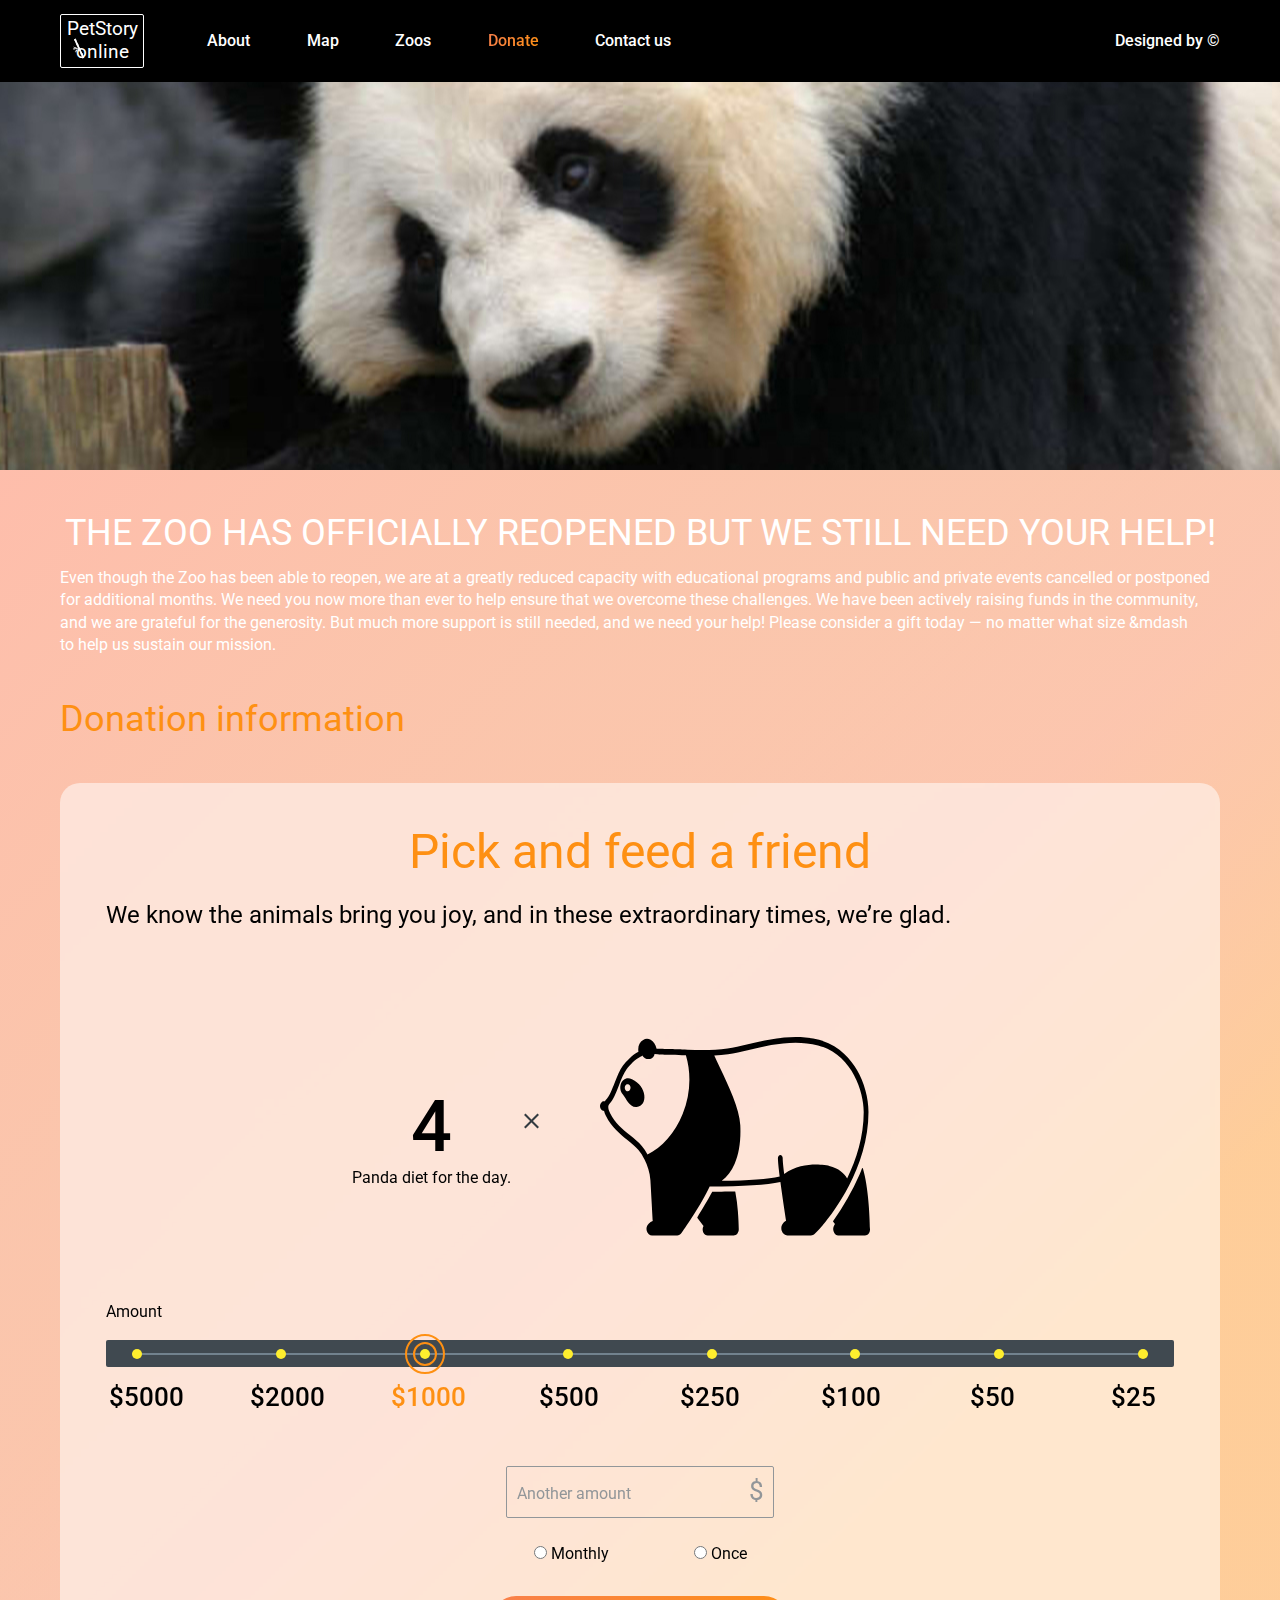
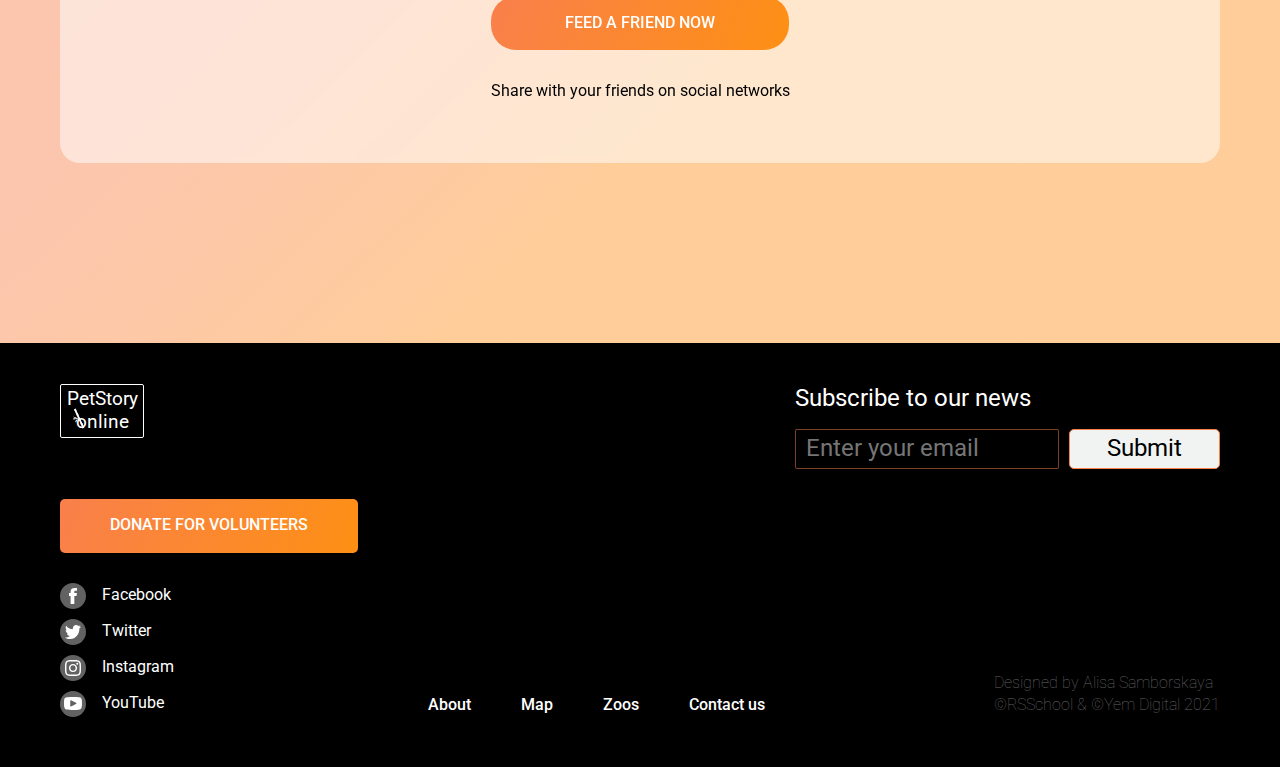
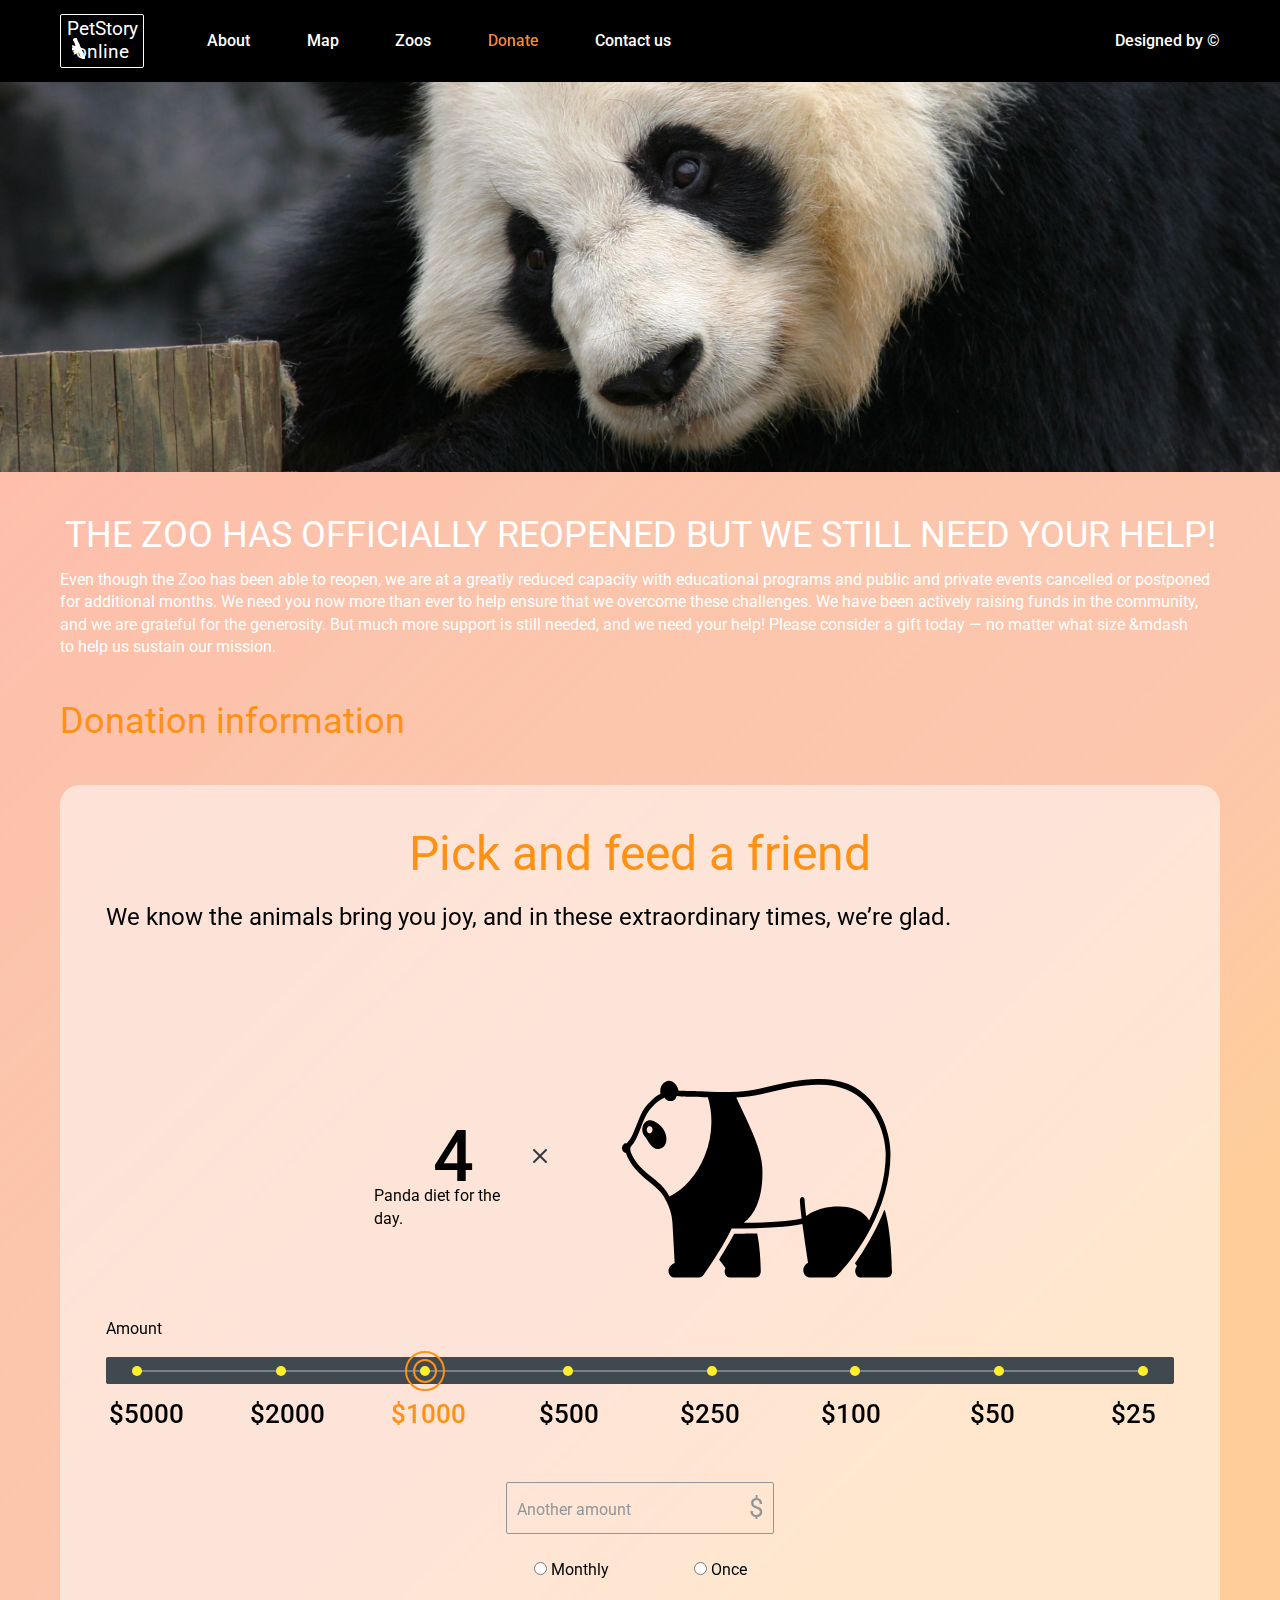
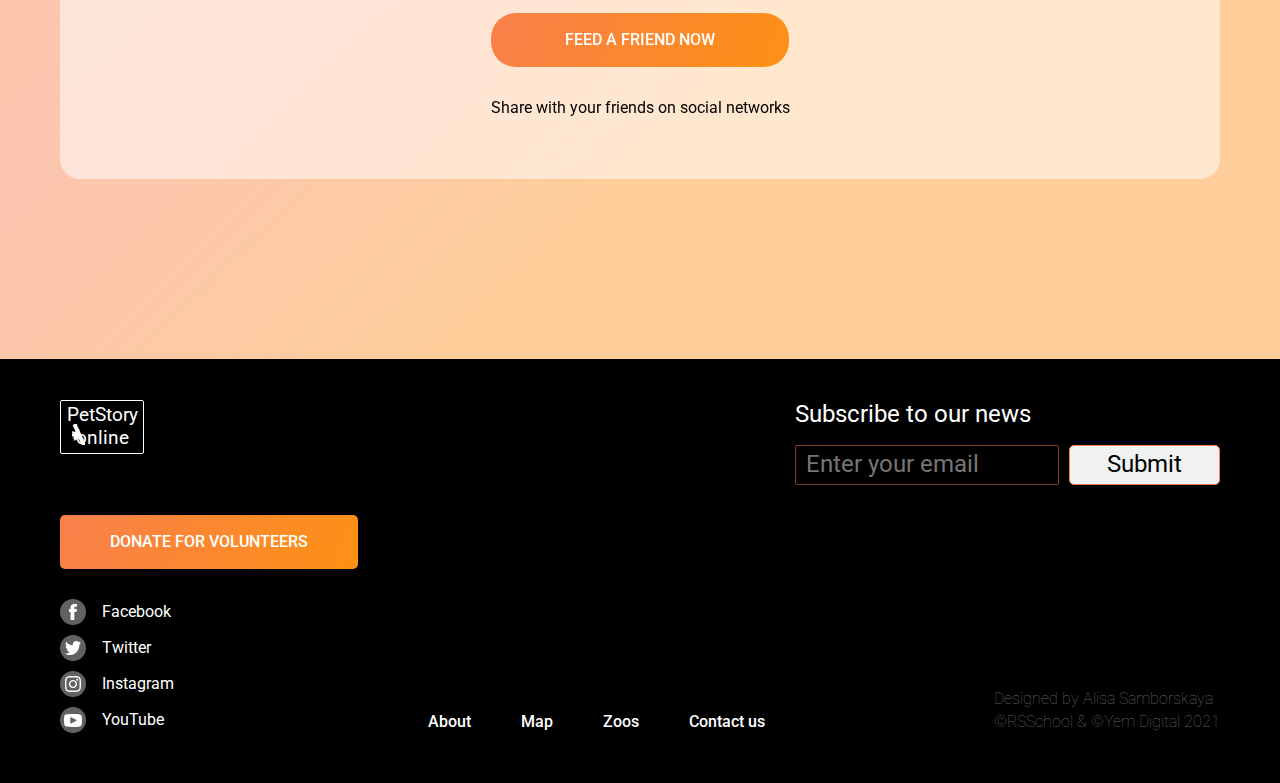
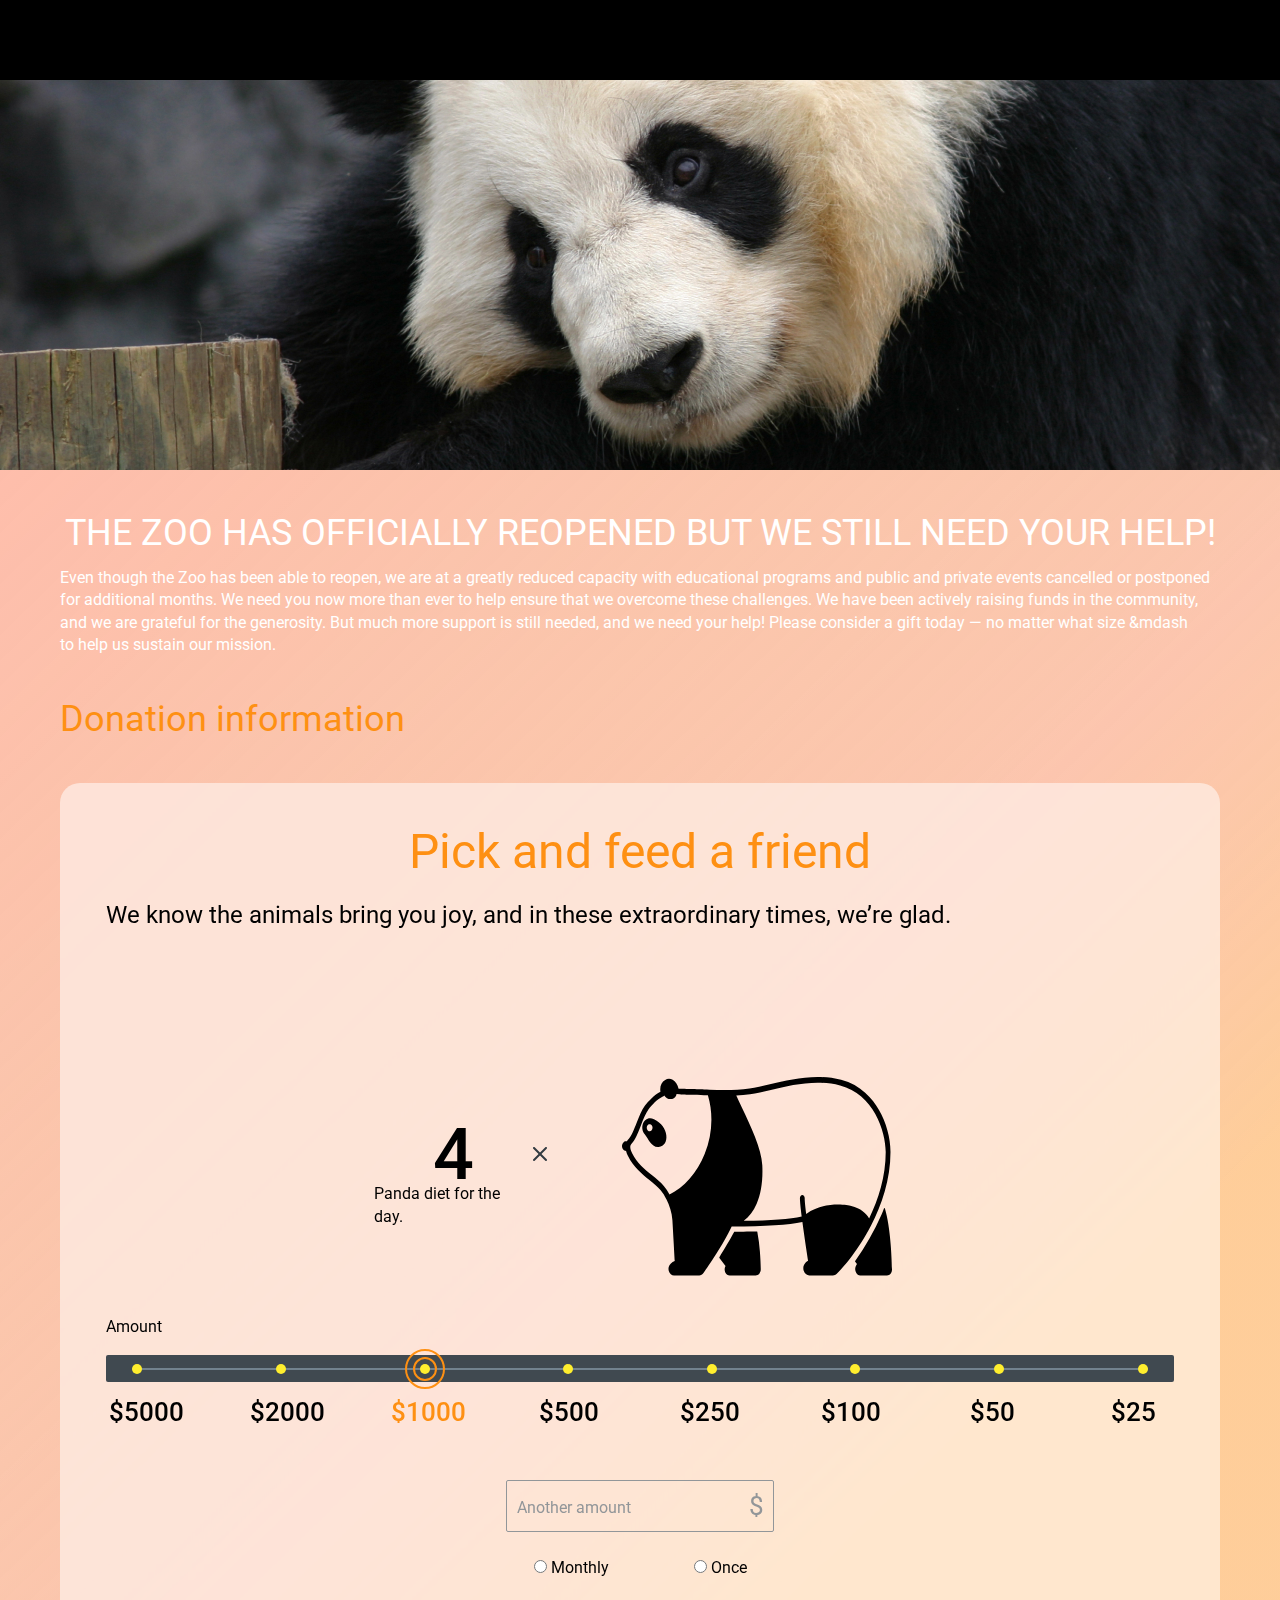
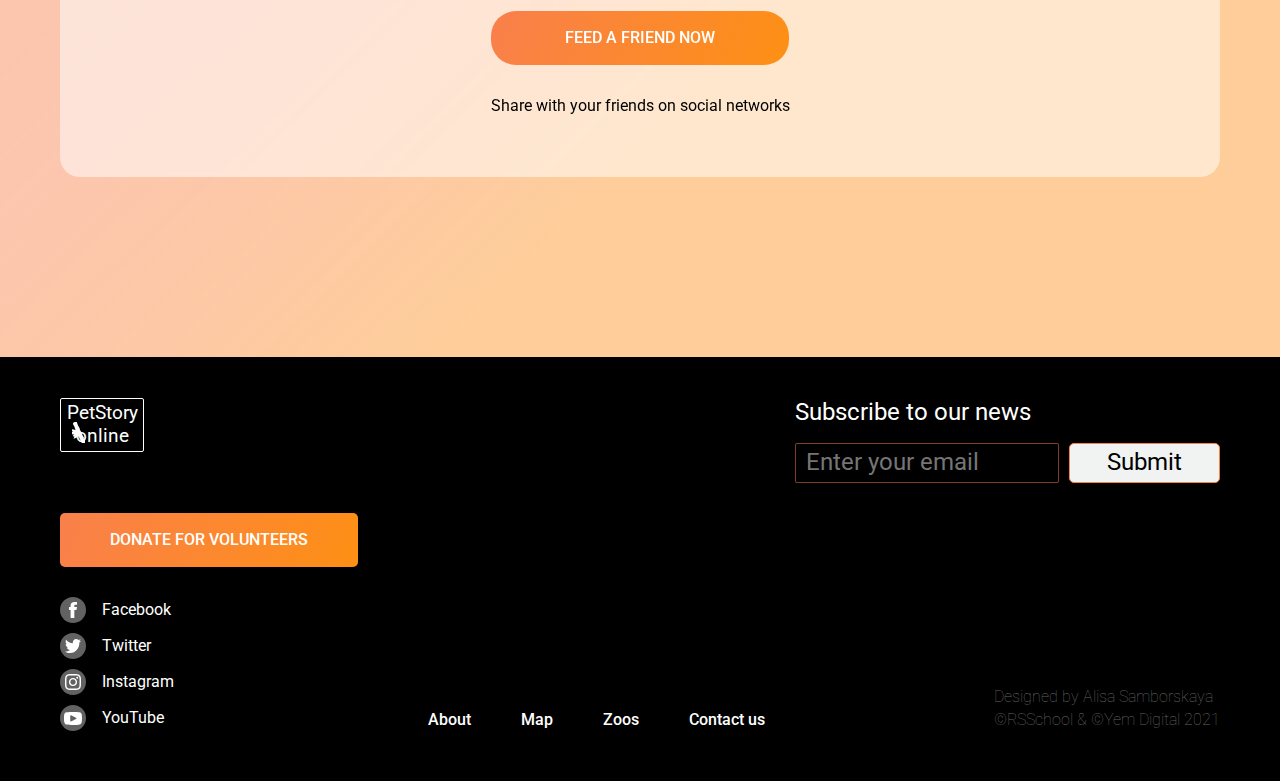
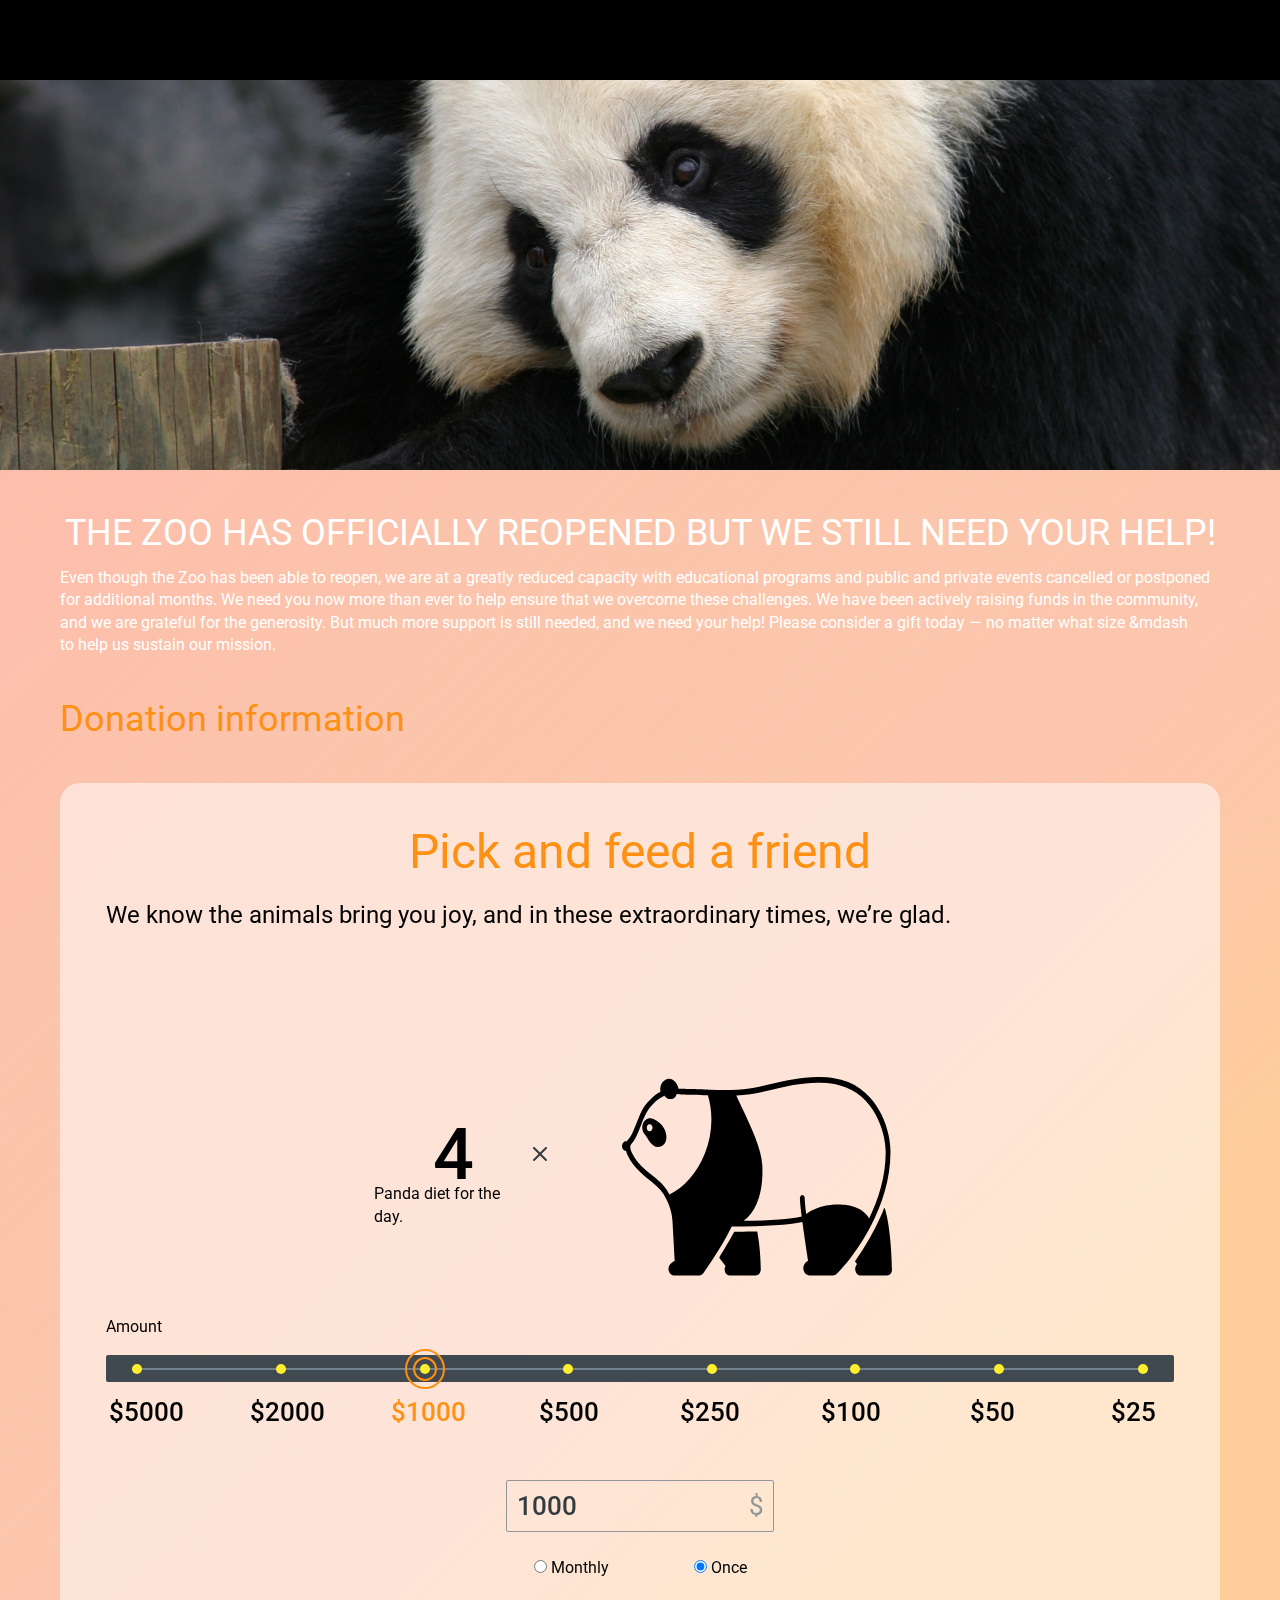
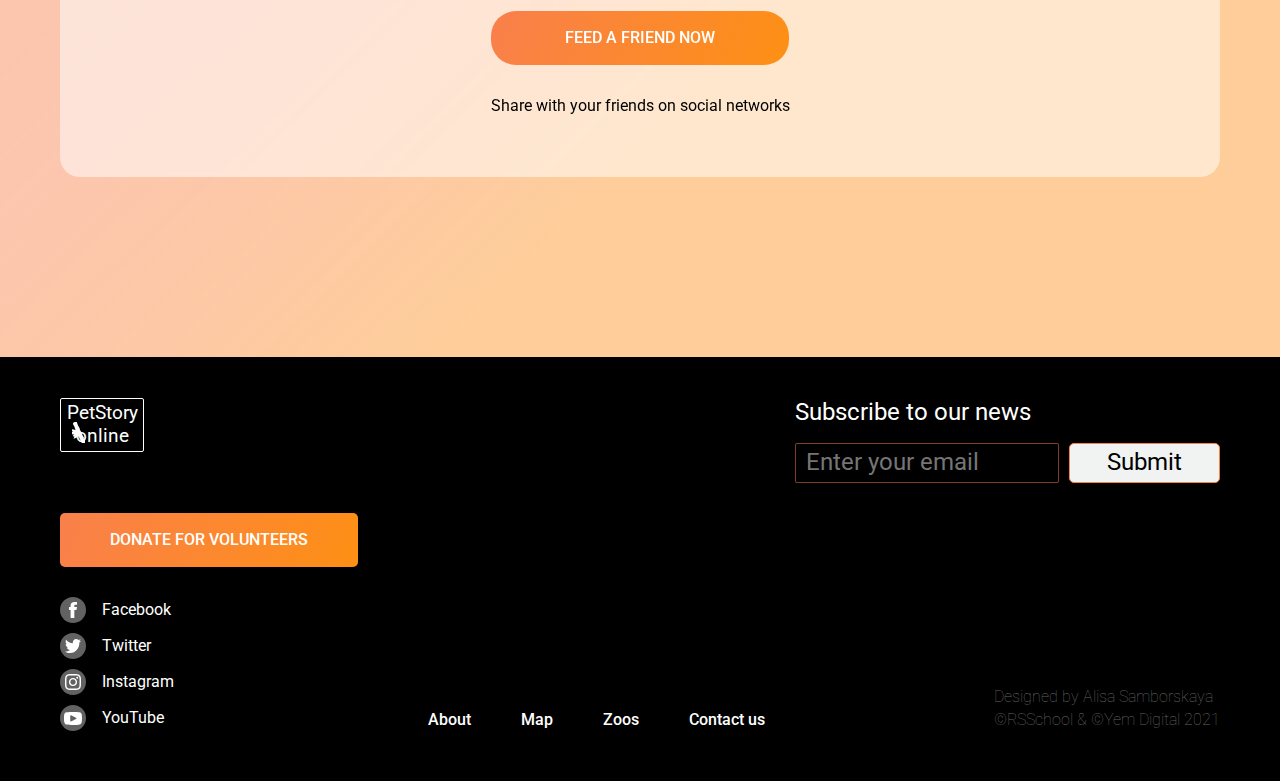
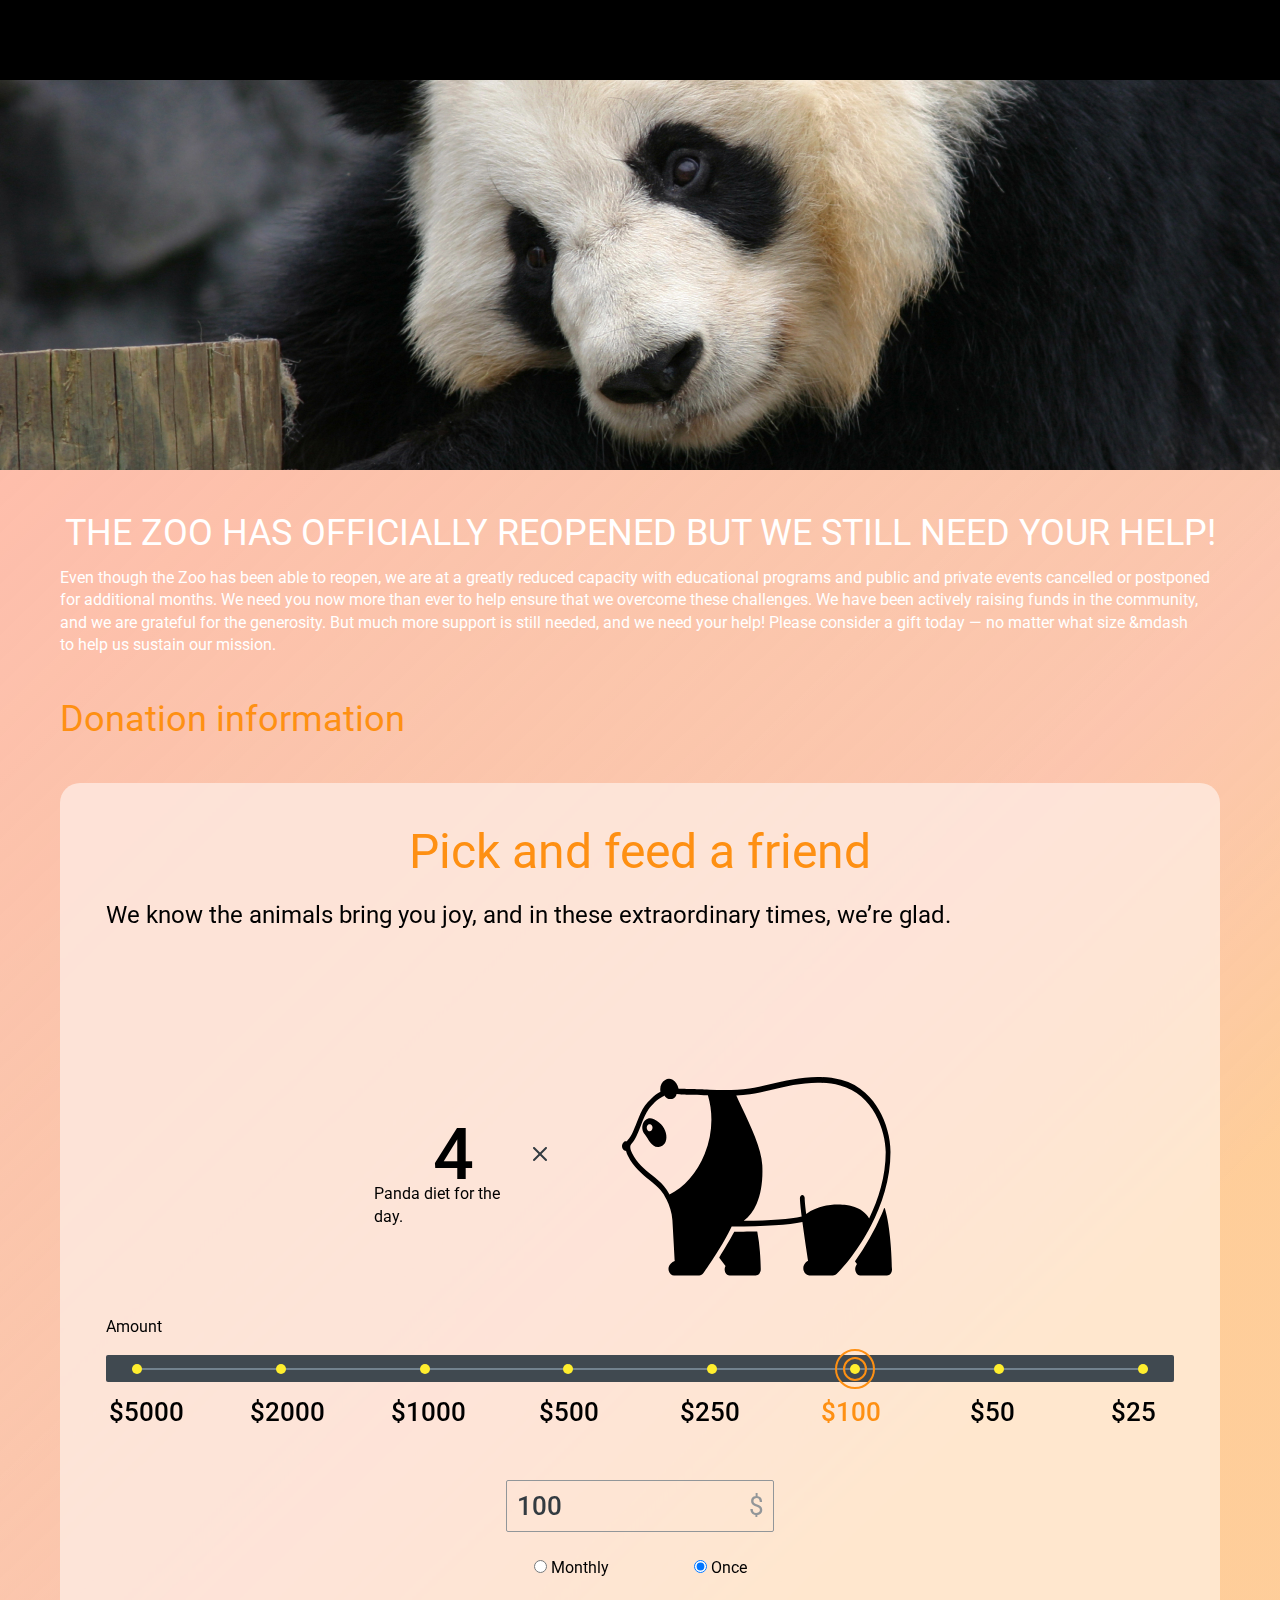
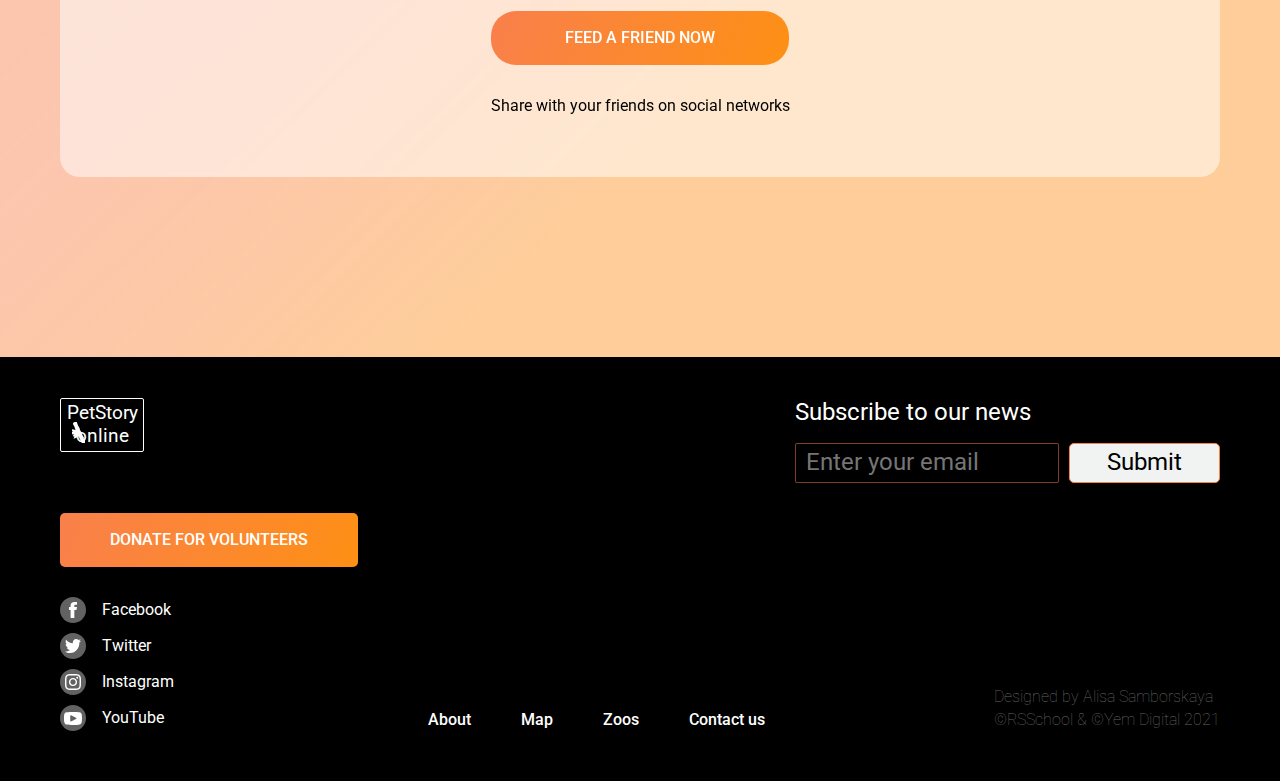
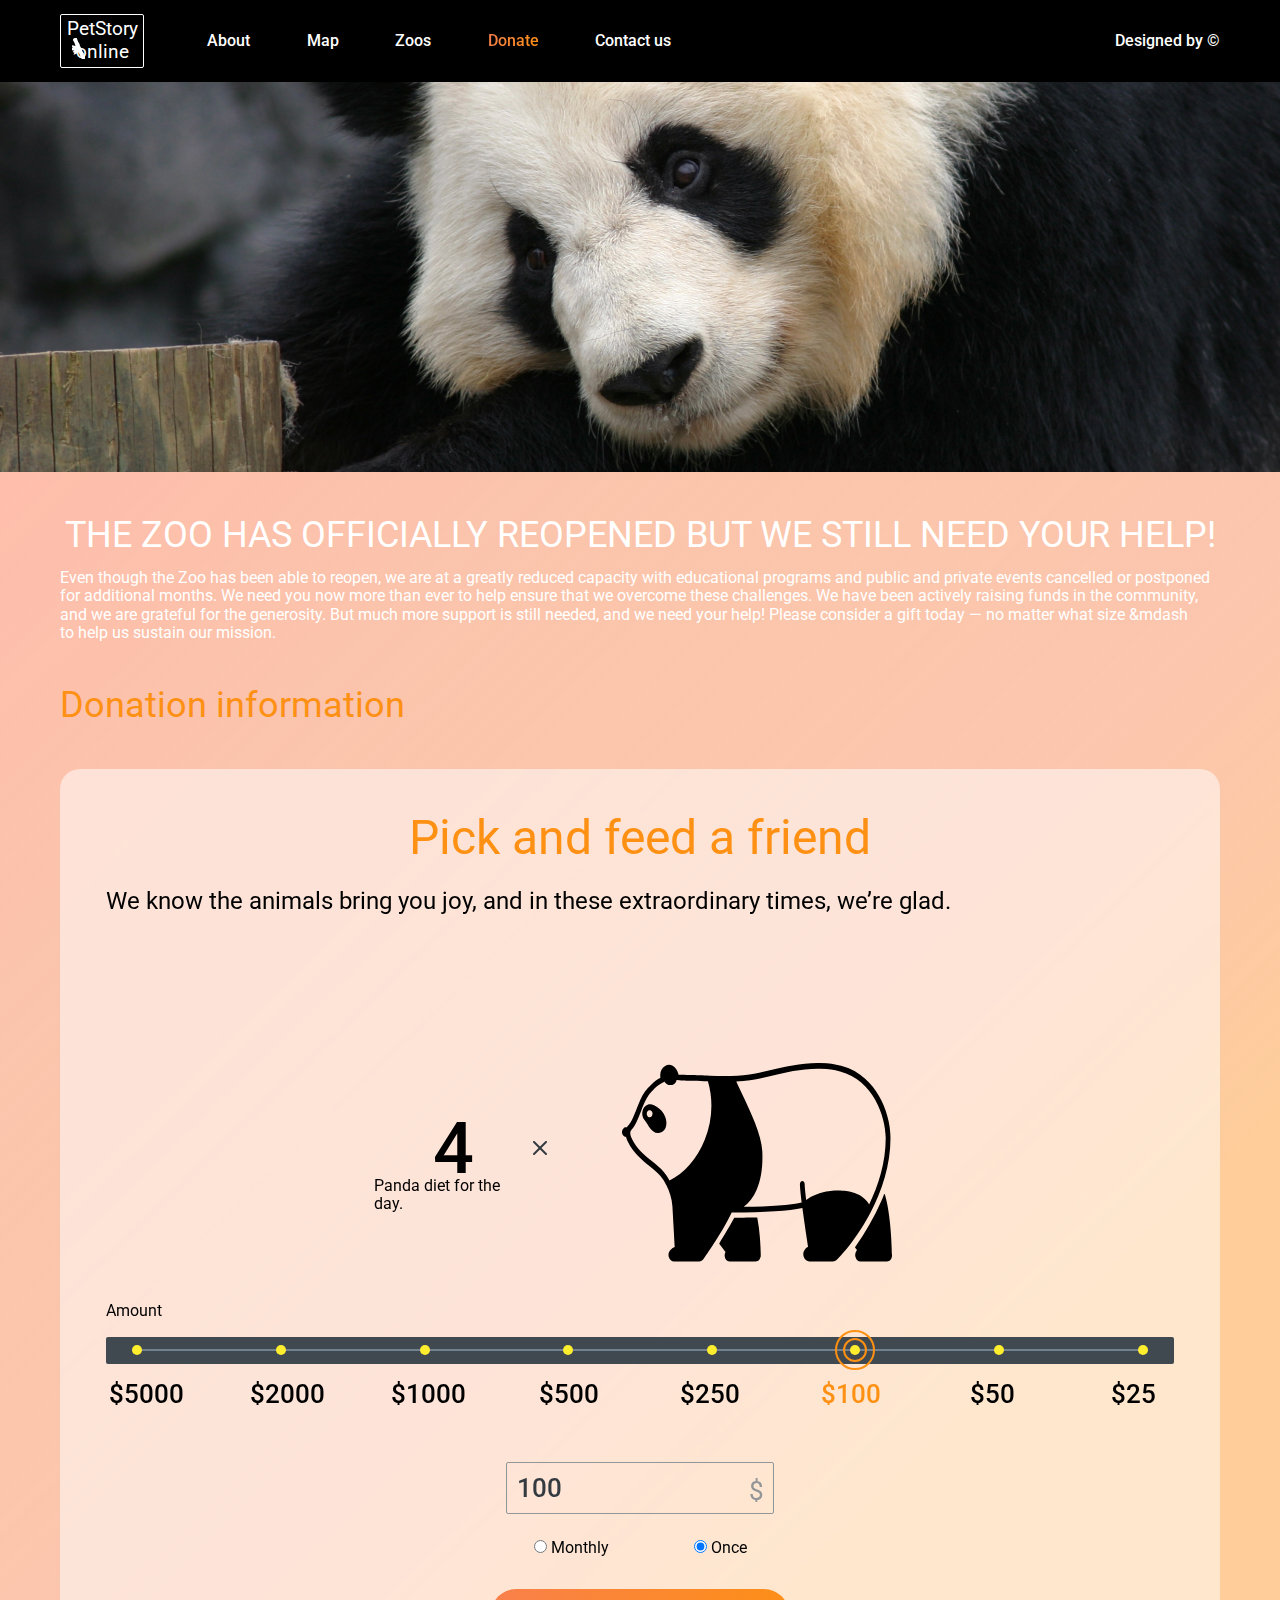
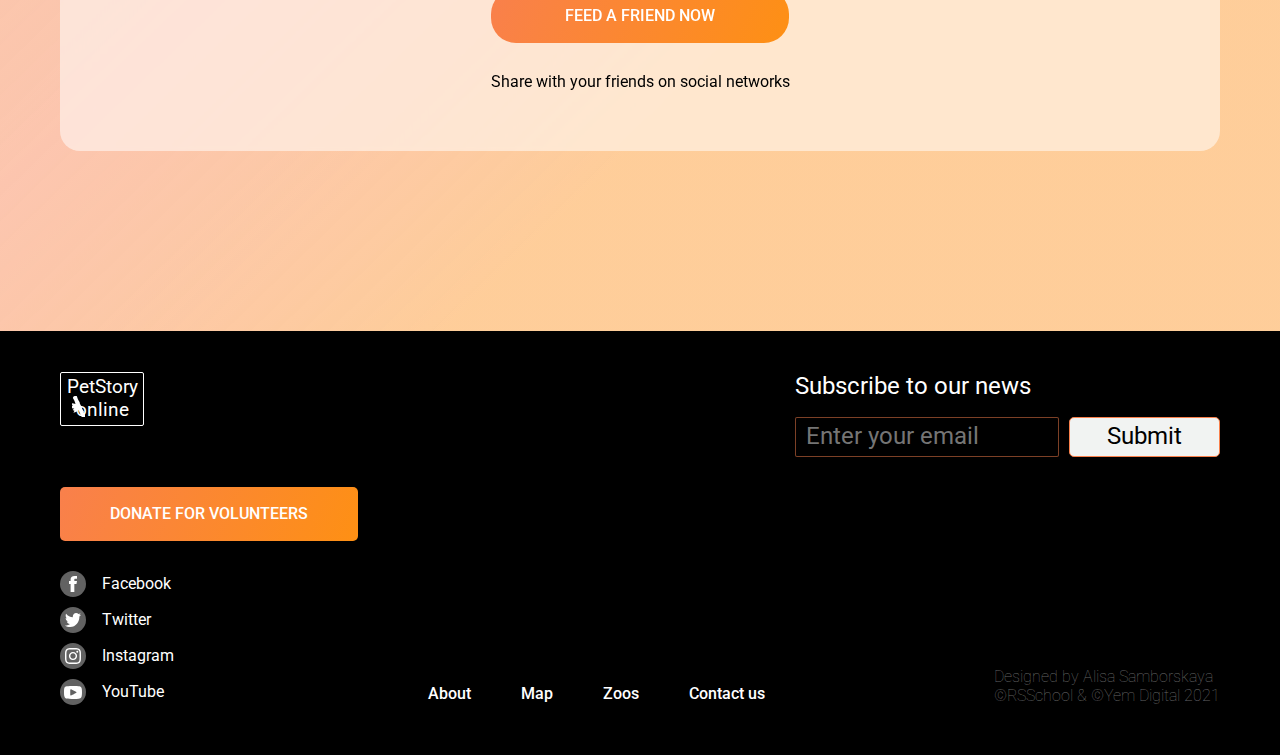
